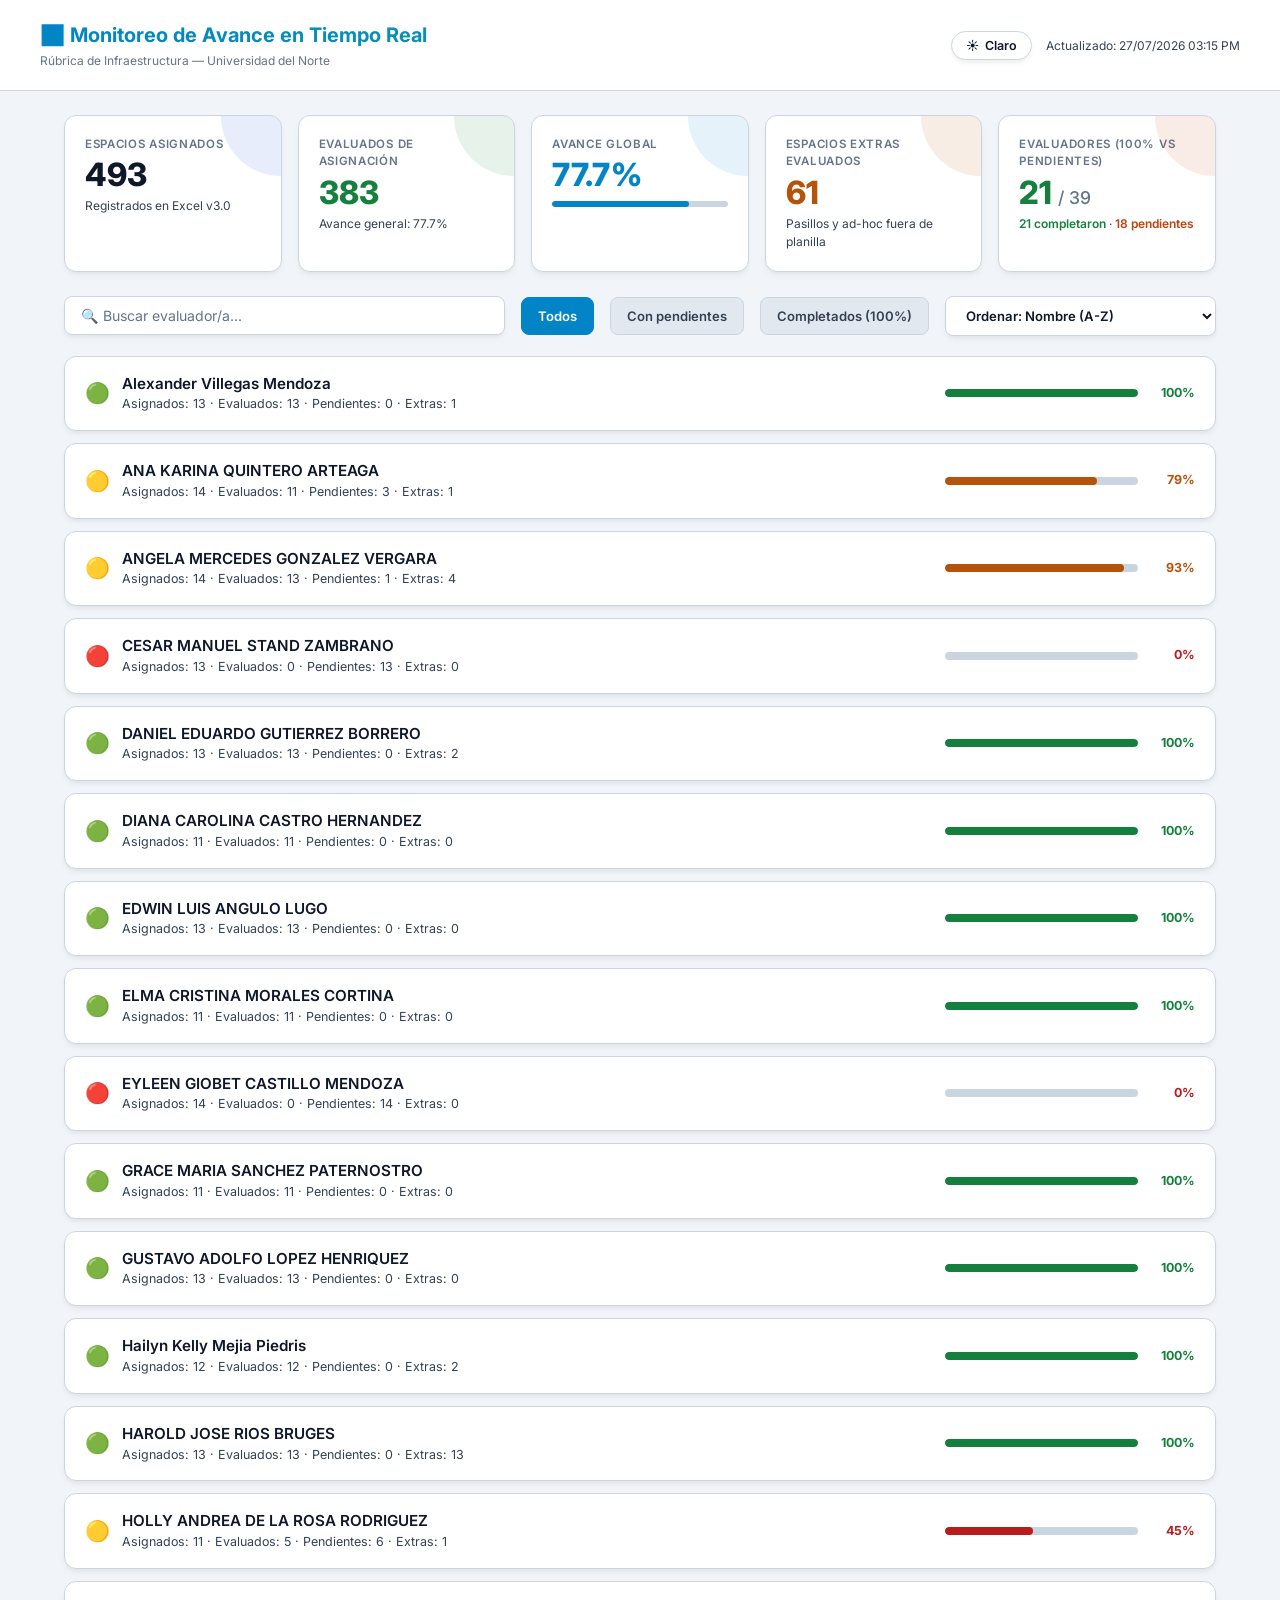
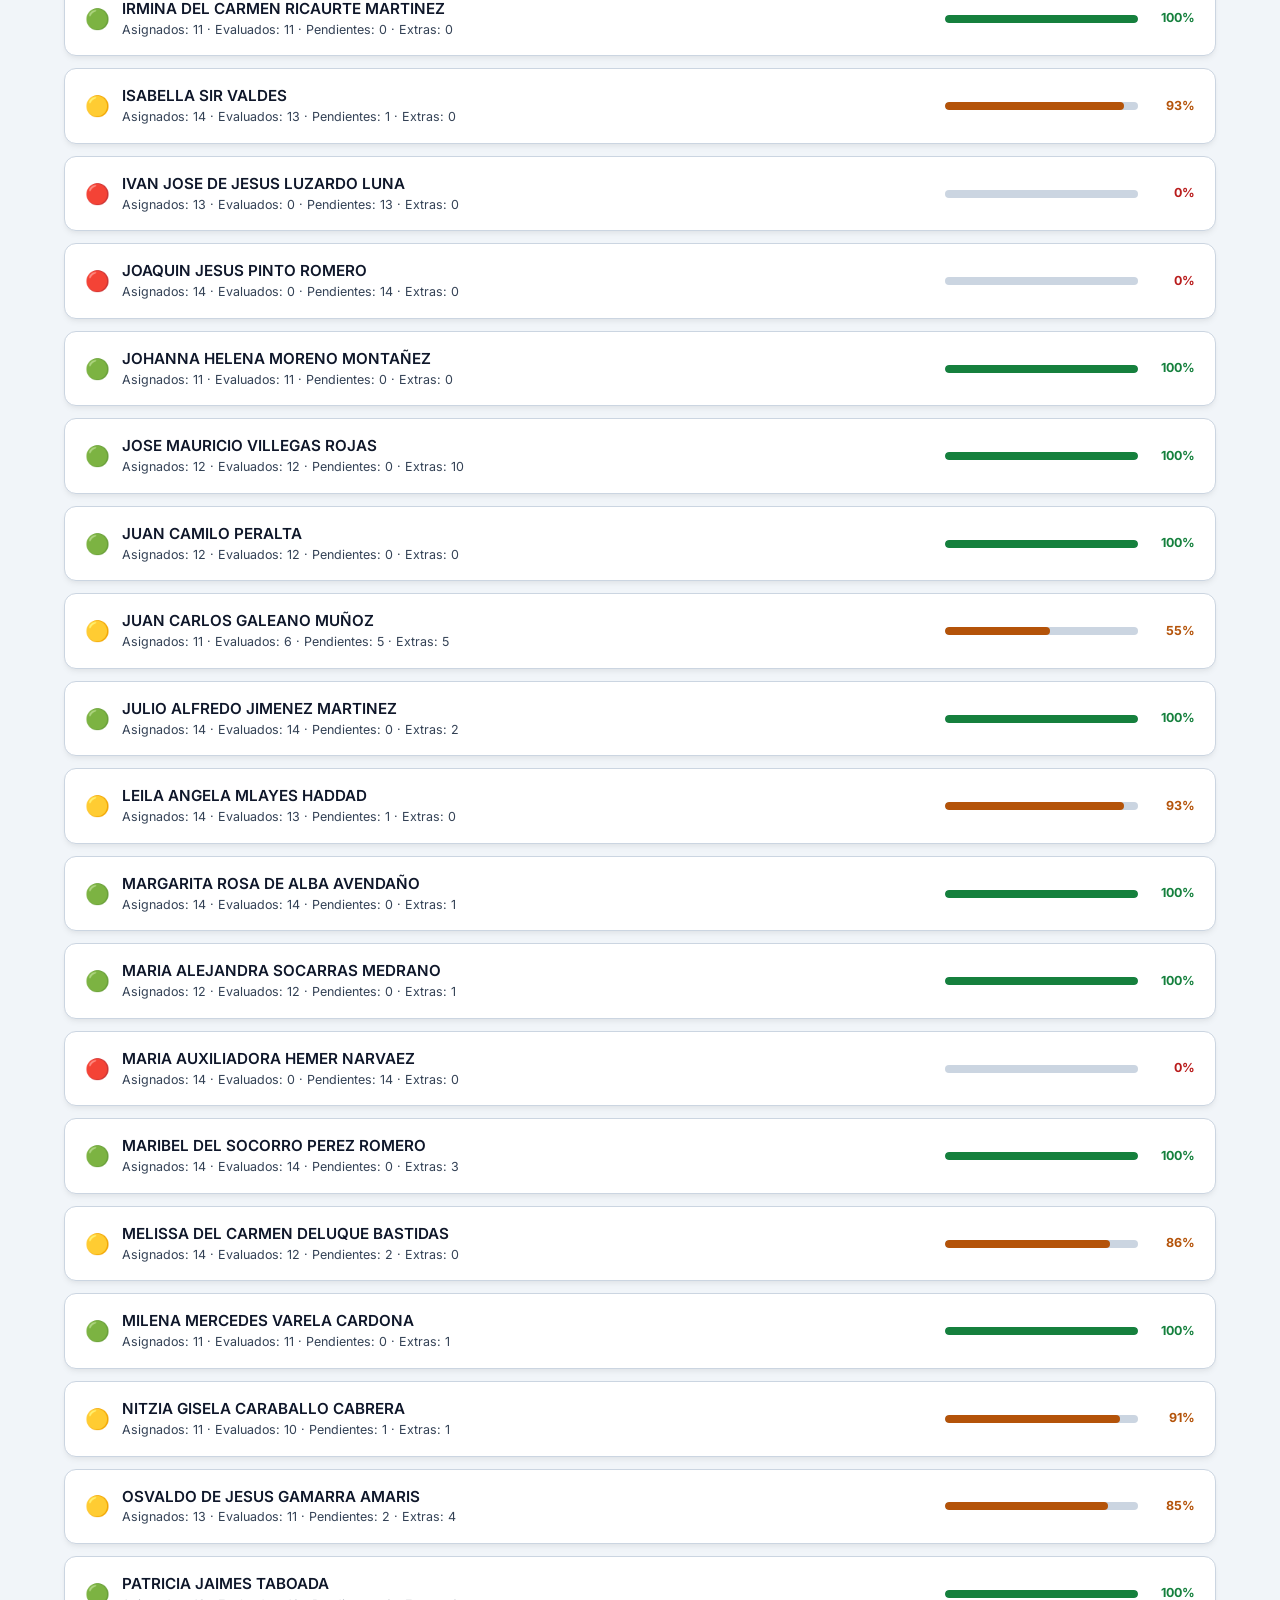
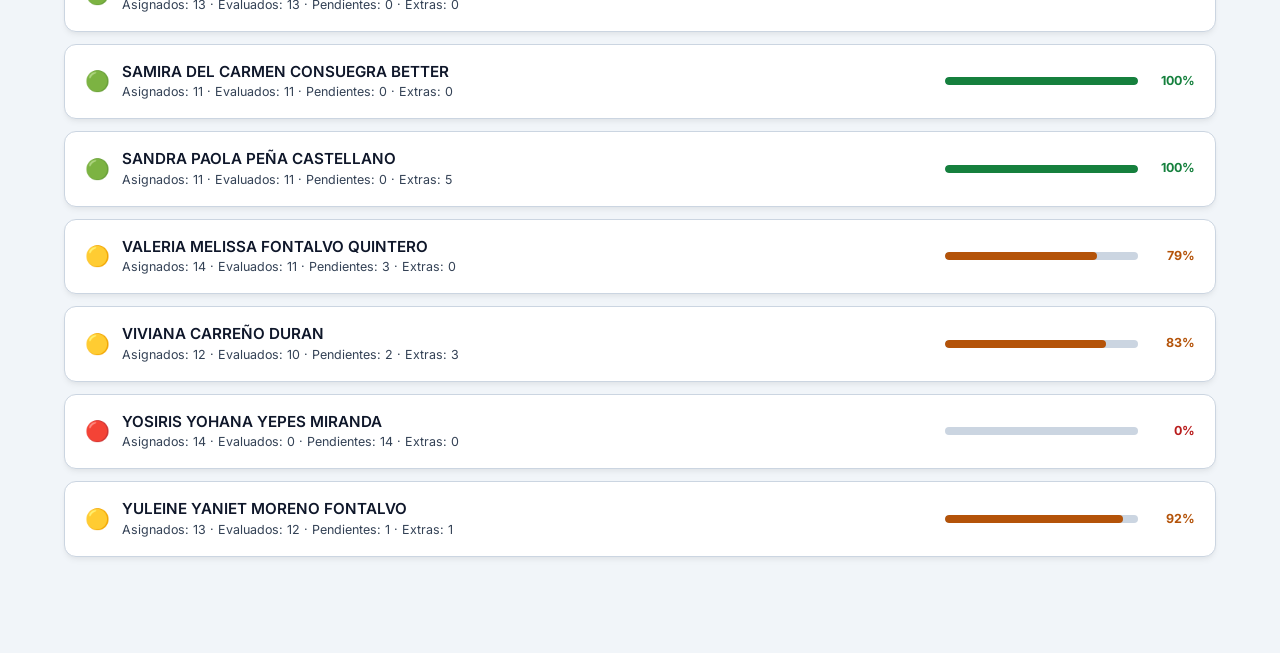
==== avance_real.html @ 6811be0c "fix: depurar evaluación duplicada 6-3L y actualizar avance_real.html" ====
<!DOCTYPE html>
<html lang="es">
<head>
  <meta charset="UTF-8">
  <title>Dashboard de Monitoreo de Avance — UniNorte</title>
  <meta name="viewport" content="width=device-width, initial-scale=1.0">
  <link rel="preconnect" href="https://fonts.googleapis.com">
  <link rel="preconnect" href="https://fonts.gstatic.com" crossorigin>
  <link href="https://fonts.googleapis.com/css2?family=Inter:wght@300;400;500;600;700;800&display=swap" rel="stylesheet">
  <style>
    :root {
      --bg: #0a0e1a;
      --bg2: #111827;
      --bg-card: rgba(17,24,39,0.75);
      --header-bg: rgba(10,14,26,0.9);
      --glass: rgba(255,255,255,0.04);
      --border: rgba(255,255,255,0.08);
      --text: #f8fafc;
      --text2: #cbd5e1;
      --muted: #94a3b8;
      --accent: #0ea5e9;
      --accent2: #06b6d4;
      --green: #22c55e; --green-bg: rgba(34,197,94,0.15);
      --blue: #3b82f6; --blue-bg: rgba(59,130,246,0.15);
      --yellow: #eab308; --yellow-bg: rgba(234,179,8,0.15);
      --orange: #f97316; --orange-bg: rgba(249,115,22,0.15);
      --red: #ef4444; --red-bg: rgba(239,68,68,0.15);
      --radius: 12px;
      --progress-bg: rgba(255,255,255,0.08);
      --details-bg: rgba(10,14,26,0.6);
      --tr-border: rgba(255,255,255,0.03);
      --toggle-bg: rgba(255,255,255,0.08);
      --toggle-border: rgba(255,255,255,0.15);
      --card-hover: rgba(255,255,255,0.15);
      --code-bg: rgba(255,255,255,0.06);
      --code-color: #38bdf8;
      --shadow: none;
    }

    [data-theme="light"] {
      --bg: #f1f5f9;
      --bg2: #ffffff;
      --bg-card: #ffffff;
      --header-bg: rgba(255,255,255,0.95);
      --glass: #e2e8f0;
      --border: #cbd5e1;
      --text: #0f172a;
      --text2: #334155;
      --muted: #64748b;
      --accent: #0284c7;
      --accent2: #0891b2;
      --green: #15803d; --green-bg: #dcfce7;
      --blue: #1d4ed8; --blue-bg: #dbeafe;
      --yellow: #b45309; --yellow-bg: #fef3c7;
      --orange: #c2410c; --orange-bg: #ffedd5;
      --red: #b91c1c; --red-bg: #fee2e2;
      --progress-bg: #cbd5e1;
      --details-bg: #f8fafc;
      --tr-border: #e2e8f0;
      --toggle-bg: #ffffff;
      --toggle-border: #cbd5e1;
      --card-hover: #94a3b8;
      --code-bg: #e2e8f0;
      --code-color: #0369a1;
      --shadow: 0 4px 6px -1px rgba(0,0,0,0.05), 0 2px 4px -1px rgba(0,0,0,0.03);
    }
    
    * { box-sizing: border-box; margin: 0; padding: 0; }
    
    body {
      font-family: 'Inter', -apple-system, BlinkMacSystemFont, sans-serif;
      background: var(--bg);
      color: var(--text);
      line-height: 1.5;
      padding-bottom: 60px;
      transition: background-color 0.3s ease, color 0.3s ease;
    }

    header {
      background: var(--header-bg);
      backdrop-filter: blur(20px);
      border-bottom: 1px solid var(--border);
      padding: 20px 24px;
      position: sticky;
      top: 0;
      z-index: 50;
      transition: background-color 0.3s ease, border-color 0.3s ease;
    }
    .header-inner {
      max-width: 1200px;
      margin: 0 auto;
      display: flex;
      justify-content: space-between;
      align-items: center;
      flex-wrap: wrap;
      gap: 16px;
    }
    header h1 {
      font-size: 1.25rem;
      font-weight: 700;
      background: linear-gradient(135deg, var(--accent), var(--accent2));
      -webkit-background-clip: text;
      -webkit-text-fill-color: transparent;
      background-clip: text;
    }
    header p { font-size: 0.75rem; color: var(--muted); margin-top: 2px; }

    .theme-toggle-btn {
      display: inline-flex;
      align-items: center;
      gap: 6px;
      padding: 6px 14px;
      border-radius: 20px;
      font-family: inherit;
      font-size: 0.78rem;
      font-weight: 600;
      cursor: pointer;
      border: 1px solid var(--toggle-border);
      background: var(--toggle-bg);
      color: var(--text);
      transition: all 0.2s ease;
      user-select: none;
      box-shadow: var(--shadow);
    }
    .theme-toggle-btn:hover {
      border-color: var(--accent);
      color: var(--accent);
      transform: translateY(-1px);
    }

    main {
      max-width: 1200px;
      margin: 0 auto;
      padding: 24px;
    }

    /* Stats Grid */
    .stats-grid {
      display: grid;
      grid-template-columns: repeat(auto-fit, minmax(190px, 1fr));
      gap: 16px;
      margin-bottom: 24px;
    }
    .stat-card {
      background: var(--bg-card);
      border: 1px solid var(--border);
      border-radius: var(--radius);
      padding: 20px;
      backdrop-filter: blur(12px);
      position: relative;
      overflow: hidden;
      box-shadow: var(--shadow);
      transition: background-color 0.3s ease, border-color 0.3s ease;
    }
    .stat-label {
      font-size: 0.72rem;
      color: var(--muted);
      text-transform: uppercase;
      letter-spacing: 0.06em;
      font-weight: 600;
    }
    .stat-value {
      font-size: 2rem;
      font-weight: 800;
      margin-top: 6px;
      line-height: 1;
      color: var(--text);
    }
    .stat-sub {
      font-size: 0.75rem;
      color: var(--text2);
      margin-top: 6px;
    }
    .stat-accent {
      position: absolute;
      top: 0;
      right: 0;
      width: 60px;
      height: 60px;
      border-radius: 0 0 0 60px;
      opacity: 0.1;
    }

    /* Search & Controls */
    .controls-row {
      display: flex;
      gap: 16px;
      margin-bottom: 20px;
      align-items: center;
      flex-wrap: wrap;
    }
    .search-input {
      flex: 1;
      min-width: 280px;
      background: var(--bg-card);
      border: 1px solid var(--border);
      border-radius: 8px;
      color: var(--text);
      padding: 10px 16px;
      font-family: inherit;
      font-size: 0.88rem;
      box-shadow: var(--shadow);
      transition: background-color 0.3s ease, border-color 0.3s ease, color 0.3s ease;
    }
    .search-input::placeholder {
      color: var(--muted);
    }
    .search-input:focus {
      outline: none;
      border-color: var(--accent);
    }
    .filter-btn {
      padding: 10px 16px;
      border-radius: 8px;
      font-family: inherit;
      font-size: 0.82rem;
      font-weight: 600;
      cursor: pointer;
      border: 1px solid var(--border);
      background: var(--glass);
      color: var(--text2);
      transition: all 0.2s;
    }
    .filter-btn.active {
      background: var(--accent);
      border-color: var(--accent);
      color: #ffffff;
    }
    .sort-select {
      padding: 10px 16px;
      border-radius: 8px;
      font-family: inherit;
      font-size: 0.82rem;
      font-weight: 600;
      cursor: pointer;
      border: 1px solid var(--border);
      background: var(--bg-card);
      color: var(--text);
      outline: none;
      transition: all 0.2s;
      box-shadow: var(--shadow);
    }
    .sort-select:focus {
      border-color: var(--accent);
    }
    .sort-select option {
      background: var(--bg2);
      color: var(--text);
    }

    /* Evaluator Row */
    .ev-card {
      background: var(--bg-card);
      border: 1px solid var(--border);
      border-radius: var(--radius);
      margin-bottom: 12px;
      overflow: hidden;
      transition: border-color 0.2s, background-color 0.3s ease;
      box-shadow: var(--shadow);
    }
    .ev-card:hover {
      border-color: var(--card-hover);
    }
    .ev-header {
      padding: 16px 20px;
      display: flex;
      align-items: center;
      justify-content: space-between;
      cursor: pointer;
      user-select: none;
      flex-wrap: wrap;
      gap: 16px;
    }
    .ev-info {
      display: flex;
      align-items: center;
      gap: 12px;
    }
    .ev-status {
      font-size: 1.25rem;
    }
    .ev-name {
      font-weight: 600;
      font-size: 0.95rem;
      color: var(--text);
    }
    .ev-stats-brief {
      font-size: 0.78rem;
      color: var(--text2);
    }
    .progress-container {
      display: flex;
      align-items: center;
      gap: 12px;
      min-width: 250px;
    }
    .progress-bar-bg {
      flex: 1;
      height: 8px;
      background: var(--progress-bg);
      border-radius: 4px;
      overflow: hidden;
    }
    .progress-bar-fill {
      height: 100%;
      border-radius: 4px;
      transition: width 0.5s;
    }
    .progress-text {
      font-size: 0.78rem;
      font-weight: 700;
      width: 45px;
      text-align: right;
    }

    /* Expandable details */
    .ev-details {
      display: none;
      border-top: 1px solid var(--border);
      background: var(--details-bg);
      padding: 20px;
    }
    .ev-card.open .ev-details {
      display: block;
    }

    /* Tabs */
    .tabs {
      display: flex;
      gap: 8px;
      border-bottom: 1px solid var(--border);
      margin-bottom: 16px;
    }
    .tab {
      padding: 8px 16px;
      font-size: 0.8rem;
      font-weight: 600;
      cursor: pointer;
      color: var(--muted);
      border-bottom: 2px solid transparent;
      transition: all 0.2s;
    }
    .tab:hover {
      color: var(--text);
    }
    .tab.active {
      color: var(--accent);
      border-bottom-color: var(--accent);
    }
    .tab-content {
      display: none;
    }
    .tab-content.active {
      display: block;
    }

    /* Tables */
    table {
      width: 100%;
      border-collapse: collapse;
      font-size: 0.78rem;
    }
    thead th {
      text-align: left;
      padding: 8px 12px;
      color: var(--muted);
      font-size: 0.68rem;
      text-transform: uppercase;
      letter-spacing: 0.04em;
      border-bottom: 1px solid var(--border);
    }
    tbody tr {
      border-bottom: 1px solid var(--tr-border);
    }
    tbody tr:last-child {
      border-bottom: none;
    }
    td {
      padding: 8px 12px;
      vertical-align: middle;
      color: var(--text);
    }
    code {
      font-family: monospace;
      padding: 2px 6px;
      border-radius: 4px;
      font-size: 0.75rem;
      background: var(--code-bg);
      color: var(--code-color);
      border: 1px solid var(--border);
    }
    .score-badge {
      display: inline-block;
      padding: 2px 8px;
      border-radius: 6px;
      font-weight: 700;
      font-size: 0.72rem;
    }
    .file-badge {
      font-size: 0.65rem;
      color: var(--text2);
      background: var(--glass);
      padding: 2px 6px;
      border-radius: 4px;
      border: 1px solid var(--border);
    }
    
    .empty-tab {
      text-align: center;
      padding: 30px 20px;
      color: var(--muted);
      font-size: 0.82rem;
    }
  </style>
</head>
<body>

  <header>
    <div class="header-inner">
      <div>
        <h1>📊 Monitoreo de Avance en Tiempo Real</h1>
        <p>Rúbrica de Infraestructura — Universidad del Norte</p>
      </div>
      <div style="display: flex; align-items: center; gap: 14px; flex-wrap: wrap;">
        <button id="themeToggleBtn" class="theme-toggle-btn" onclick="toggleTheme()" title="Cambiar tema claro / oscuro">
          <span id="themeIcon">🌙</span> <span id="themeLabel">Oscuro</span>
        </button>
        <p style="text-align: right; color: var(--text2);">Actualizado: 27/07/2026 03:15 PM</p>
      </div>
    </div>
  </header>

  <main>
    <!-- Stats Cards -->
    <div class="stats-grid">
      <div class="stat-card">
        <div class="stat-label">Espacios Asignados</div>
        <div class="stat-value">493</div>
        <div class="stat-sub">Registrados en Excel v3.0</div>
        <div class="stat-accent" style="background:var(--blue);"></div>
      </div>
      <div class="stat-card">
        <div class="stat-label">Evaluados de Asignación</div>
        <div class="stat-value" style="color: var(--green);">383</div>
        <div class="stat-sub">Avance general: 77.7%</div>
        <div class="stat-accent" style="background:var(--green);"></div>
      </div>
      <div class="stat-card">
        <div class="stat-label">Avance Global</div>
        <div class="stat-value" style="color: var(--accent);">77.7%</div>
        <div class="progress-bar-bg" style="margin-top:10px; height:6px;">
          <div class="progress-bar-fill" style="width: 77.68762677484787%; background: var(--accent);"></div>
        </div>
        <div class="stat-accent" style="background:var(--accent);"></div>
      </div>
      <div class="stat-card">
        <div class="stat-label">Espacios Extras Evaluados</div>
        <div class="stat-value" style="color: var(--yellow);">61</div>
        <div class="stat-sub">Pasillos y ad-hoc fuera de planilla</div>
        <div class="stat-accent" style="background:var(--yellow);"></div>
      </div>
      <div class="stat-card">
        <div class="stat-label">Evaluadores (100% vs Pendientes)</div>
        <div class="stat-value" style="color: var(--green);">21 <span style="font-size: 1.1rem; color: var(--muted); font-weight: 500;">/ 39</span></div>
        <div class="stat-sub"><span style="color: var(--green); font-weight: 600;">21 completaron</span> · <span style="color: var(--orange); font-weight: 600;">18 pendientes</span></div>
        <div class="stat-accent" style="background:var(--orange);"></div>
      </div>
    </div>

    <!-- Controls -->
    <div class="controls-row">
      <input type="text" class="search-input" id="searchInput" placeholder="🔍 Buscar evaluador/a..." oninput="filterEvaluators()">
      <button class="filter-btn active" id="btnFilterAll" onclick="setFilter('all')">Todos</button>
      <button class="filter-btn" id="btnFilterPending" onclick="setFilter('pending')">Con pendientes</button>
      <button class="filter-btn" id="btnFilterComplete" onclick="setFilter('complete')">Completados (100%)</button>
      <select class="sort-select" id="sortSelect" onchange="handleSortChange()">
        <option value="name_asc">Ordenar: Nombre (A-Z)</option>
        <option value="name_desc">Ordenar: Nombre (Z-A)</option>
        <option value="progress_desc">Ordenar: Avance (Mayor a Menor)</option>
        <option value="progress_asc">Ordenar: Avance (Menor a Mayor)</option>
      </select>
    </div>

    <!-- Evaluators List -->
    <div id="evaluatorsContainer"></div>
  </main>

  <script>
    const DATA = [{"name": "ANA KARINA QUINTERO ARTEAGA", "assigned_count": 14, "evaluated_count": 11, "pending_count": 3, "extra_count": 1, "progress_pct": 78.57142857142857, "done_list": [{"cod": "AUDITORIO", "nom": "Auditorio Marvel Moreno", "cat": "Auditorios/Salas de Eventos", "ed": "CAMPUS", "piso": "1", "fecha": "2026-07-22", "promedio": 4.75, "file": "evaluaciones_uninorte_2026-07-27 - Harold R.json"}, {"cod": "BATH21", "nom": "Baño Hombre BLOQI1 - Piso 1", "cat": "Baños", "ed": "BLOQI", "piso": "1", "fecha": "2026-07-17", "promedio": 4.75, "file": "evaluaciones_uninorte_2026-07-21 - Ana K Q.json"}, {"cod": "BATH22", "nom": "Baño Mujeres BLOQI1 - Piso 1", "cat": "Baños", "ed": "BLOQI", "piso": "1", "fecha": "2026-07-17", "promedio": 5, "file": "evaluaciones_uninorte_2026-07-21 - Ana K Q.json"}, {"cod": "BATH34", "nom": "Baño Mujeres BLOQK - Piso 1", "cat": "Baños", "ed": "BLOQK", "piso": "1", "fecha": "2026-07-15", "promedio": 3.25, "file": "evaluaciones_uninorte_2026-07-21 - Ana K Q.json"}, {"cod": "BATH36", "nom": "Baño Mujeres BLOQK - Piso 3", "cat": "Baños", "ed": "BLOQK", "piso": "3", "fecha": "2026-07-15", "promedio": 3.75, "file": "evaluaciones_uninorte_2026-07-21 - Ana K Q.json"}, {"cod": "BATH37", "nom": "Baño Mujeres BLOQK - Piso 4", "cat": "Baños", "ed": "BLOQK", "piso": "4", "fecha": "2026-07-15", "promedio": 3.75, "file": "evaluaciones_uninorte_2026-07-21 - Ana K Q.json"}, {"cod": "BATH38", "nom": "Baño Mujeres BLOQK - Piso 5", "cat": "Baños", "ed": "BLOQK", "piso": "5", "fecha": "2026-07-15", "promedio": 3.5, "file": "evaluaciones_uninorte_2026-07-21 - Ana K Q.json"}, {"cod": "BATH39", "nom": "Baño Mujeres BLOQK - Piso 6", "cat": "Baños", "ed": "BLOQK", "piso": "6", "fecha": "2026-07-15", "promedio": 4.25, "file": "evaluaciones_uninorte_2026-07-21 - Ana K Q.json"}, {"cod": "BATH40", "nom": "Baño Mujeres BLOQK - Piso 7", "cat": "Baños", "ed": "BLOQK", "piso": "7", "fecha": "2026-07-15", "promedio": 4.25, "file": "evaluaciones_uninorte_2026-07-21 - Ana K Q.json"}, {"cod": "BATH41", "nom": "Baño Mujeres BLOQK - Piso 8", "cat": "Baños", "ed": "BLOQK", "piso": "8", "fecha": "2026-07-15", "promedio": 4, "file": "evaluaciones_uninorte_2026-07-21 - Ana K Q.json"}, {"cod": "BATH42", "nom": "Baño Mujeres BLOQK - Piso 9", "cat": "Baños", "ed": "BLOQK", "piso": "9", "fecha": "2026-07-15", "promedio": 4.5, "file": "evaluaciones_uninorte_2026-07-21 - Ana K Q.json"}], "pending_list": [{"cat": "bano", "cat_excel": "Baños", "ed": "BLOQI", "cod": "BATH23", "piso": "2", "nom": "Baño Hombres BLOQI4 - Piso 2", "ev": "ANA KARINA QUINTERO ARTEAGA"}, {"cat": "bano", "cat_excel": "Baños", "ed": "BLOQI", "cod": "BATH24", "piso": "2", "nom": "Baño Mujeres BLOQI4 - Piso 2", "ev": "ANA KARINA QUINTERO ARTEAGA"}, {"cat": "bano", "cat_excel": "Baños", "ed": "BLOQK", "cod": "BATH35", "piso": "2", "nom": "Baño Mujeres BLOQK - Piso 2", "ev": "ANA KARINA QUINTERO ARTEAGA"}], "extra_list": [{"cod": "AUDITORIO", "nom": "Auditorio Marvel Moreno", "cat": "Auditorio / Sala de Eventos", "ed": "CAMPUS", "piso": "1", "fecha": "2026-07-22", "promedio": 4.75, "file": "evaluaciones_uninorte_2026-07-27 - Harold R_unificado.json"}]}, {"name": "ANGELA MERCEDES GONZALEZ VERGARA", "assigned_count": 14, "evaluated_count": 13, "pending_count": 1, "extra_count": 4, "progress_pct": 92.85714285714286, "done_list": [{"cod": "32E", "nom": "Salón 32E", "cat": "Salón de clases", "ed": "BLOQE", "piso": "3", "fecha": "2026-07-17", "promedio": 5, "file": "evaluaciones_uninorte_2026-07-17 - Ángela G.json"}, {"cod": "11E", "nom": "Salón 11E", "cat": "Salón de clases", "ed": "BLOQE", "piso": "1", "fecha": "2026-07-17", "promedio": 4.71, "file": "evaluaciones_uninorte_2026-07-17 - Ángela G.json"}, {"cod": "33E", "nom": "Salón 33E", "cat": "Salón de clases", "ed": "BLOQE", "piso": "3", "fecha": "2026-07-17", "promedio": 5, "file": "evaluaciones_uninorte_2026-07-17 - Ángela G.json"}, {"cod": "22E", "nom": "Salón 22E", "cat": "Salón de clases", "ed": "BLOQE", "piso": "2", "fecha": "2026-07-17", "promedio": 4.86, "file": "evaluaciones_uninorte_2026-07-17 - Ángela G.json"}, {"cod": "23E", "nom": "Salón 23E", "cat": "Salón de clases", "ed": "BLOQE", "piso": "2", "fecha": "2026-07-17", "promedio": 4.57, "file": "evaluaciones_uninorte_2026-07-17 - Ángela G.json"}, {"cod": "12E", "nom": "Salón 12E", "cat": "Salón de clases", "ed": "BLOQE", "piso": "1", "fecha": "2026-07-17", "promedio": 5, "file": "evaluaciones_uninorte_2026-07-17 - Ángela G.json"}, {"cod": "24E", "nom": "Salón 24E", "cat": "Salón de clases", "ed": "BLOQE", "piso": "2", "fecha": "2026-07-17", "promedio": 4.71, "file": "evaluaciones_uninorte_2026-07-17 - Ángela G.json"}, {"cod": "25E", "nom": "Salón 25E", "cat": "Salón de clases", "ed": "BLOQE", "piso": "2", "fecha": "2026-07-17", "promedio": 5, "file": "evaluaciones_uninorte_2026-07-17 - Ángela G.json"}, {"cod": "LE-1", "nom": "Lab. Enfermedades Tropicales", "cat": "Laboratorios", "ed": "BLOQE", "piso": "", "fecha": "2026-07-17", "promedio": 3.6, "file": "evaluaciones_uninorte_2026-07-17 - Ángela G.json"}, {"cod": "LE-3_2", "nom": "Laboratorio de Morfología", "cat": "Laboratorios", "ed": "BLOQE", "piso": "", "fecha": "2026-07-17", "promedio": 5, "file": "evaluaciones_uninorte_2026-07-17 - Ángela G.json"}, {"cod": "LE-4", "nom": "Lab. de Enfermería", "cat": "Laboratorios", "ed": "BLOQE", "piso": "", "fecha": "2026-07-17", "promedio": 4.8, "file": "evaluaciones_uninorte_2026-07-17 - Ángela G.json"}, {"cod": "BATH07", "nom": "Baño Hombres BLOQE - Piso 1", "cat": "Baños", "ed": "BLOQE", "piso": "1", "fecha": "2026-07-15", "promedio": 4, "file": "evaluaciones_uninorte_2026-07-17 - Ángela G.json"}, {"cod": "BATH08", "nom": "Baño Mujeres BLOQE - Piso 2", "cat": "Baños", "ed": "BLOQE", "piso": "2", "fecha": "2026-07-15", "promedio": 4.25, "file": "evaluaciones_uninorte_2026-07-17 - Ángela G.json"}], "pending_list": [{"cat": "laboratorio", "cat_excel": "Laboratorios", "ed": "BLOQE", "cod": "LE-5", "piso": "", "nom": "Lab. de Psicología", "ev": "ANGELA MERCEDES GONZALEZ VERGARA"}], "extra_list": [{"cod": "PAS-03", "nom": "Pasillo 03", "cat": "Pasillo / Escalera / Área Común", "ed": "BLOQE", "piso": "Piso 3", "fecha": "2026-07-17", "promedio": 5, "file": "evaluaciones_uninorte_2026-07-17 - Ángela G.json"}, {"cod": "11E", "nom": "Salón 11E", "cat": "Salón de Clases", "ed": "BLOQE", "piso": "1", "fecha": "2026-07-17", "promedio": 4.14, "file": "evaluaciones_uninorte_2026-07-17 - Ángela G.json"}, {"cod": "PAS-01", "nom": "Pasillo Piso 1", "cat": "Pasillo / Escalera / Área Común", "ed": "", "piso": "Piso 1", "fecha": "2026-07-15", "promedio": 5, "file": "evaluaciones_uninorte_2026-07-17 - Ángela G.json"}, {"cod": "PAS-01", "nom": "Pasillo piso 1 Bloque E", "cat": "Pasillo / Escalera / Área Común", "ed": "BLOQE", "piso": "1", "fecha": "2026-07-15", "promedio": 5, "file": "evaluaciones_uninorte_2026-07-17 - Ángela G.json"}]}, {"name": "Alexander Villegas Mendoza", "assigned_count": 13, "evaluated_count": 13, "pending_count": 0, "extra_count": 1, "progress_pct": 100.0, "done_list": [{"cod": "5M", "nom": "Salón de clase música 5M", "cat": "Salón de clases", "ed": "BLOQM", "piso": "1", "fecha": "2026-07-16", "promedio": 4.2, "file": "evaluaciones_uninorte_2026-07-17 - Alexander V.json"}, {"cod": "4M", "nom": "4M", "cat": "Salón de clases", "ed": "BLOQM", "piso": "1", "fecha": "2026-07-16", "promedio": 4.14, "file": "evaluaciones_uninorte_2026-07-17 - Alexander V.json"}, {"cod": "1M", "nom": "1M", "cat": "Salón de clases", "ed": "BLOQM", "piso": "1", "fecha": "2026-07-16", "promedio": 4.43, "file": "evaluaciones_uninorte_2026-07-17 - Alexander V.json"}, {"cod": "2M", "nom": "2M", "cat": "Salón de clases", "ed": "BLOQM", "piso": "1", "fecha": "2026-07-16", "promedio": 4.86, "file": "evaluaciones_uninorte_2026-07-17 - Alexander V.json"}, {"cod": "3M", "nom": "3M", "cat": "Salón de clases", "ed": "BLOQM", "piso": "1", "fecha": "2026-07-16", "promedio": 4.57, "file": "evaluaciones_uninorte_2026-07-17 - Alexander V.json"}, {"cod": "BLD-M", "nom": "Edificio Bloque M", "cat": "Fachadas de Edificios", "ed": "BLOQM", "piso": "", "fecha": "2026-07-16", "promedio": 4.5, "file": "evaluaciones_uninorte_2026-07-17 - Alexander V.json"}, {"cod": "PISCINA", "nom": "Piscina", "cat": "Canchas Deportivas", "ed": "CAMPUS", "piso": "", "fecha": "2026-07-16", "promedio": 5, "file": "evaluaciones_uninorte_2026-07-17 - Alexander V.json"}, {"cod": "BATH43", "nom": "Baño Hombres BLOQM", "cat": "Baños", "ed": "BLOQM", "piso": "1", "fecha": "2026-07-16", "promedio": 4, "file": "evaluaciones_uninorte_2026-07-17 - Alexander V.json"}, {"cod": "BATH44", "nom": "Baño Hombres BLOQM", "cat": "Baños", "ed": "BLOQM", "piso": "1", "fecha": "2026-07-16", "promedio": 3.25, "file": "evaluaciones_uninorte_2026-07-17 - Alexander V.json"}, {"cod": "BATH45", "nom": "Baño Hombres BLOQM", "cat": "Baños", "ed": "BLOQM", "piso": "1", "fecha": "2026-07-16", "promedio": 4.5, "file": "evaluaciones_uninorte_2026-07-17 - Alexander V.json"}, {"cod": "BATH46", "nom": "Baño Mujeres BLOQM", "cat": "Baños", "ed": "BLOQM", "piso": "1", "fecha": "2026-07-17", "promedio": 3.75, "file": "evaluaciones_uninorte_2026-07-17 - Alexander V.json"}, {"cod": "BATH47", "nom": "Baño Mujeres BLOQM", "cat": "Baños", "ed": "BLOQM", "piso": "1", "fecha": "2026-07-17", "promedio": 3.25, "file": "evaluaciones_uninorte_2026-07-17 - Alexander V.json"}, {"cod": "BATH48", "nom": "Baño Mujeres BLOQM", "cat": "Baños", "ed": "BLOQM", "piso": "1", "fecha": "2026-07-17", "promedio": 4.5, "file": "evaluaciones_uninorte_2026-07-17 - Alexander V.json"}], "pending_list": [], "extra_list": [{"cod": "BLD-M", "nom": "Edificio Bloque M", "cat": "Fachada de Edificio", "ed": "BLOQM", "piso": "", "fecha": "2026-07-16", "promedio": 3.5, "file": "evaluaciones_uninorte_2026-07-17 - Alexander V.json"}]}, {"name": "CESAR MANUEL STAND ZAMBRANO", "assigned_count": 13, "evaluated_count": 0, "pending_count": 13, "extra_count": 0, "progress_pct": 0.0, "done_list": [], "pending_list": [{"cat": "laboratorio", "cat_excel": "Laboratorios", "ed": "BLOQK", "cod": "6-4L", "piso": "6", "nom": "Lab Termo Fluidos", "ev": "CESAR MANUEL STAND ZAMBRANO"}, {"cat": "laboratorio", "cat_excel": "Laboratorios", "ed": "BLOQK", "cod": "6-5L", "piso": "6", "nom": "Lab. Biocombustible", "ev": "CESAR MANUEL STAND ZAMBRANO"}, {"cat": "laboratorio", "cat_excel": "Laboratorios", "ed": "BLOQK", "cod": "6-6L", "piso": "6", "nom": "Lab. de Biotecnología", "ev": "CESAR MANUEL STAND ZAMBRANO"}, {"cat": "laboratorio", "cat_excel": "Laboratorios", "ed": "BLOQK", "cod": "6-8L", "piso": "6", "nom": "Laboratorio de Mecatronica", "ev": "CESAR MANUEL STAND ZAMBRANO"}, {"cat": "laboratorio", "cat_excel": "Laboratorios", "ed": "BLOQK", "cod": "6-9L", "piso": "6", "nom": "Lab. Mecánica de Máquinas y Diseños", "ev": "CESAR MANUEL STAND ZAMBRANO"}, {"cat": "laboratorio", "cat_excel": "Laboratorios", "ed": "BLOQK", "cod": "S1-10L", "piso": "S", "nom": "Lab. de Soldadura", "ev": "CESAR MANUEL STAND ZAMBRANO"}, {"cat": "laboratorio", "cat_excel": "Laboratorios", "ed": "BLOQK", "cod": "S1-11L", "piso": "S", "nom": "Lab. Geotecnia y Materiales Constr.", "ev": "CESAR MANUEL STAND ZAMBRANO"}, {"cat": "laboratorio", "cat_excel": "Laboratorios", "ed": "BLOQK", "cod": "S1-4L", "piso": "S", "nom": "Lab. Metalografía", "ev": "CESAR MANUEL STAND ZAMBRANO"}, {"cat": "laboratorio", "cat_excel": "Laboratorios", "ed": "BLOQK", "cod": "S1-5L", "piso": "S", "nom": "Lab. de Ensayos de Materiales", "ev": "CESAR MANUEL STAND ZAMBRANO"}, {"cat": "laboratorio", "cat_excel": "Laboratorios", "ed": "BLOQK", "cod": "S1-6L", "piso": "S", "nom": "Lab. de Prototipos", "ev": "CESAR MANUEL STAND ZAMBRANO"}, {"cat": "laboratorio", "cat_excel": "Laboratorios", "ed": "BLOQK", "cod": "S1-7L", "piso": "S", "nom": "Lab. Centro de Mediciones y Coordenadas", "ev": "CESAR MANUEL STAND ZAMBRANO"}, {"cat": "laboratorio", "cat_excel": "Laboratorios", "ed": "BLOQK", "cod": "S1-8L", "piso": "S", "nom": "Lab. de Manufactura", "ev": "CESAR MANUEL STAND ZAMBRANO"}, {"cat": "laboratorio", "cat_excel": "Laboratorios", "ed": "BLOQK", "cod": "S1-9L", "piso": "S", "nom": "Lab. de Materiales De Ingeniería", "ev": "CESAR MANUEL STAND ZAMBRANO"}], "extra_list": []}, {"name": "DANIEL EDUARDO GUTIERREZ BORRERO", "assigned_count": 13, "evaluated_count": 13, "pending_count": 0, "extra_count": 2, "progress_pct": 100.0, "done_list": [{"cod": "SAL_PROYECCION", "nom": "Salón Gabriel García Márquez", "cat": "Auditorios/Salas de Eventos", "ed": "CAMPUS", "piso": "1", "fecha": "2026-07-27", "promedio": 5, "file": "evaluaciones_uninorte_2026-07-27 - Daniel G.json"}, {"cod": "BATH49", "nom": "Baño Hombres BLOQJ - Piso 1", "cat": "Baños", "ed": "BLOQJ", "piso": "1", "fecha": "2026-07-16", "promedio": 3, "file": "evaluaciones_uninorte_2026-07-27 - Daniel G.json"}, {"cod": "BATH59", "nom": "Baño Mujeres BLOQJ - Piso 1", "cat": "Baños", "ed": "BLOQJ", "piso": "1", "fecha": "2026-07-16", "promedio": 5, "file": "evaluaciones_uninorte_2026-07-27 - Daniel G.json"}, {"cod": "BATH50", "nom": "Baño Hombres BLOQJ - Piso 2", "cat": "Baños", "ed": "BLOQJ", "piso": "2", "fecha": "2026-07-21", "promedio": 4.33, "file": "evaluaciones_uninorte_2026-07-27 - Daniel G.json"}, {"cod": "BATH60", "nom": "Baño Mujeres BLOQJ - Piso 2", "cat": "Baños", "ed": "BLOQJ", "piso": "2", "fecha": "2026-07-21", "promedio": 4.33, "file": "evaluaciones_uninorte_2026-07-27 - Daniel G.json"}, {"cod": "BATH51", "nom": "Baño Hombres BLOQJ - Piso 3", "cat": "Baños", "ed": "BLOQJ", "piso": "3", "fecha": "2026-07-21", "promedio": 4, "file": "evaluaciones_uninorte_2026-07-27 - Daniel G.json"}, {"cod": "BATH61", "nom": "Baño Mujeres BLOQJ - Piso 3", "cat": "Baños", "ed": "BLOQJ", "piso": "3", "fecha": "2026-07-21", "promedio": 5, "file": "evaluaciones_uninorte_2026-07-27 - Daniel G.json"}, {"cod": "BATH52", "nom": "Baño Hombres BLOQJ - Piso 4", "cat": "Baños", "ed": "BLOQJ", "piso": "4", "fecha": "2026-07-21", "promedio": 5, "file": "evaluaciones_uninorte_2026-07-27 - Daniel G.json"}, {"cod": "BATH62", "nom": "Baño Mujeres BLOQJ - Piso 4", "cat": "Baños", "ed": "BLOQJ", "piso": "4", "fecha": "2026-07-21", "promedio": 3.33, "file": "evaluaciones_uninorte_2026-07-27 - Daniel G.json"}, {"cod": "BATH53", "nom": "Baño Hombres BLOQJ - Piso 5", "cat": "Baños", "ed": "BLOQJ", "piso": "5", "fecha": "2026-07-21", "promedio": 4, "file": "evaluaciones_uninorte_2026-07-27 - Daniel G.json"}, {"cod": "BATH63", "nom": "Baño Mujeres BLOQJ - Piso 5", "cat": "Baños", "ed": "BLOQJ", "piso": "5", "fecha": "2026-07-21", "promedio": 5, "file": "evaluaciones_uninorte_2026-07-27 - Daniel G.json"}, {"cod": "BATH54", "nom": "Baño Hombres BLOQJ - Piso 6", "cat": "Baños", "ed": "BLOQJ", "piso": "6", "fecha": "2026-07-21", "promedio": 4.67, "file": "evaluaciones_uninorte_2026-07-27 - Daniel G.json"}, {"cod": "BATH64", "nom": "Baño Mujeres BLOQJ - Piso 6", "cat": "Baños", "ed": "BLOQJ", "piso": "6", "fecha": "2026-07-21", "promedio": 4.33, "file": "evaluaciones_uninorte_2026-07-27 - Daniel G.json"}], "pending_list": [], "extra_list": [{"cod": "Escaleras SS", "nom": "Rampas bloque J", "cat": "Pasillo / Escalera / Área Común", "ed": "BLOQJ", "piso": "SS", "fecha": "2026-07-21", "promedio": 4.33, "file": "evaluaciones_uninorte_2026-07-27 - Daniel G.json"}, {"cod": "PAS-06", "nom": "Pasillo psio 6", "cat": "Pasillo / Escalera / Área Común", "ed": "BLOQJ", "piso": "6", "fecha": "2026-07-21", "promedio": 4.5, "file": "evaluaciones_uninorte_2026-07-27 - Daniel G.json"}]}, {"name": "DIANA CAROLINA CASTRO HERNANDEZ", "assigned_count": 11, "evaluated_count": 11, "pending_count": 0, "extra_count": 0, "progress_pct": 100.0, "done_list": [{"cod": "25D", "nom": "Salón 25D", "cat": "Salón de clases", "ed": "BLOQD", "piso": "2", "fecha": "2026-07-17", "promedio": 4.14, "file": "evaluaciones_uninorte_2026-07-17 - Diana C.json"}, {"cod": "24D", "nom": "Salón 24D", "cat": "Salón de clases", "ed": "BLOQD", "piso": "2", "fecha": "2026-07-17", "promedio": 3.83, "file": "evaluaciones_uninorte_2026-07-17 - Diana C.json"}, {"cod": "23D", "nom": "Salón 23D", "cat": "Salón de clases", "ed": "BLOQD", "piso": "2", "fecha": "2026-07-17", "promedio": 3.86, "file": "evaluaciones_uninorte_2026-07-17 - Diana C.json"}, {"cod": "31D", "nom": "Salón 31D", "cat": "Salón de clases", "ed": "BLOQD", "piso": "3", "fecha": "2026-07-17", "promedio": 3.71, "file": "evaluaciones_uninorte_2026-07-17 - Diana C.json"}, {"cod": "22D", "nom": "Salón 22D", "cat": "Salón de clases", "ed": "BLOQD", "piso": "2", "fecha": "2026-07-17", "promedio": 3.71, "file": "evaluaciones_uninorte_2026-07-17 - Diana C.json"}, {"cod": "SIN2", "nom": "Sala de Internet 2", "cat": "Salas de Computadores", "ed": "BLOQD", "piso": "", "fecha": "2026-07-17", "promedio": 3.67, "file": "evaluaciones_uninorte_2026-07-17 - Diana C.json"}, {"cod": "SDU4", "nom": "Sala de Usuarios No. 4", "cat": "Salas de Computadores", "ed": "BLOQD", "piso": "3", "fecha": "2026-07-17", "promedio": 4, "file": "evaluaciones_uninorte_2026-07-17 - Diana C.json"}, {"cod": "21D", "nom": "Salón 21D", "cat": "Laboratorios", "ed": "BLOQD", "piso": "2", "fecha": "2026-07-17", "promedio": 4.2, "file": "evaluaciones_uninorte_2026-07-17 - Diana C.json"}, {"cod": "LD1", "nom": "Laboratorio de economia experimental", "cat": "Laboratorios", "ed": "BLOQD", "piso": "S", "fecha": "2026-07-17", "promedio": 5, "file": "evaluaciones_uninorte_2026-07-17 - Diana C.json"}, {"cod": "BLD-D", "nom": "Edificio Bloque D", "cat": "Fachadas de Edificios", "ed": "BLOQD", "piso": "", "fecha": "2026-07-17", "promedio": 4.5, "file": "evaluaciones_uninorte_2026-07-17 - Diana C.json"}, {"cod": "SAES03", "nom": "Sala de Estudio BLOQD", "cat": "Bibliotecas / Salas de Estudio", "ed": "BLOQD", "piso": "1", "fecha": "2026-07-17", "promedio": 4.33, "file": "evaluaciones_uninorte_2026-07-17 - Diana C.json"}], "pending_list": [], "extra_list": []}, {"name": "EDWIN LUIS ANGULO LUGO", "assigned_count": 13, "evaluated_count": 13, "pending_count": 0, "extra_count": 0, "progress_pct": 100.0, "done_list": [{"cod": "SAL1", "nom": "Salón De Música No.1.", "cat": "Salón de clases", "ed": "COLIS", "piso": "1", "fecha": "2026-07-14", "promedio": 4.57, "file": "evaluaciones_uninorte_2026-07-17 - Edwin A.json"}, {"cod": "BLD-COLIS", "nom": "Coliseo", "cat": "Fachadas de Edificios", "ed": "COLIS", "piso": "", "fecha": "2026-07-16", "promedio": 4, "file": "evaluaciones_uninorte_2026-07-17 - Edwin A.json"}, {"cod": "CAMP-FIELD02", "nom": "Cancha Multiple cubierta", "cat": "Canchas Deportivas", "ed": "CAMPUS", "piso": "", "fecha": "2026-07-16", "promedio": 2.75, "file": "evaluaciones_uninorte_2026-07-17 - Edwin A.json"}, {"cod": "CAMP-FIELD03", "nom": "Cancha de raquetball 1", "cat": "Canchas Deportivas", "ed": "CAMPUS", "piso": "", "fecha": "2026-07-16", "promedio": 3.75, "file": "evaluaciones_uninorte_2026-07-17 - Edwin A.json"}, {"cod": "CAMP-FIELD04", "nom": "Cancha de raquetball 2", "cat": "Canchas Deportivas", "ed": "CAMPUS", "piso": "", "fecha": "2026-07-16", "promedio": 3.75, "file": "evaluaciones_uninorte_2026-07-17 - Edwin A.json"}, {"cod": "CAMP-FIELD05", "nom": "Cancha de raquetball 3", "cat": "Canchas Deportivas", "ed": "CAMPUS", "piso": "", "fecha": "2026-07-16", "promedio": 3.67, "file": "evaluaciones_uninorte_2026-07-17 - Edwin A.json"}, {"cod": "CAMP-FIELD06", "nom": "Cancha fútbol", "cat": "Canchas Deportivas", "ed": "CAMPUS", "piso": "", "fecha": "2026-07-16", "promedio": 3.5, "file": "evaluaciones_uninorte_2026-07-17 - Edwin A.json"}, {"cod": "CAMP-FIELD07", "nom": "Cancha Tenis 1", "cat": "Canchas Deportivas", "ed": "CAMPUS", "piso": "", "fecha": "2026-07-16", "promedio": 4.5, "file": "evaluaciones_uninorte_2026-07-17 - Edwin A.json"}, {"cod": "CAMP-FIELD08", "nom": "Cancha Tenis 2", "cat": "Canchas Deportivas", "ed": "CAMPUS", "piso": "", "fecha": "2026-07-16", "promedio": 3.75, "file": "evaluaciones_uninorte_2026-07-17 - Edwin A.json"}, {"cod": "CAMP-FIELD09", "nom": "Cancha Multiple 1", "cat": "Canchas Deportivas", "ed": "CAMPUS", "piso": "", "fecha": "2026-07-16", "promedio": 3.33, "file": "evaluaciones_uninorte_2026-07-17 - Edwin A.json"}, {"cod": "CAMP-FIELD10", "nom": "Cancha Multiple 2", "cat": "Canchas Deportivas", "ed": "CAMPUS", "piso": "", "fecha": "2026-07-16", "promedio": 4, "file": "evaluaciones_uninorte_2026-07-17 - Edwin A.json"}, {"cod": "CAMP-FIELD11", "nom": "Cancha fútbol sintético", "cat": "Canchas Deportivas", "ed": "CAMPUS", "piso": "", "fecha": "2026-07-16", "promedio": 3.25, "file": "evaluaciones_uninorte_2026-07-17 - Edwin A.json"}, {"cod": "CSEO-FIELD01", "nom": "Cancha Deportiva", "cat": "Canchas Deportivas", "ed": "COLIS", "piso": "", "fecha": "2026-07-16", "promedio": 4, "file": "evaluaciones_uninorte_2026-07-17 - Edwin A.json"}], "pending_list": [], "extra_list": []}, {"name": "ELMA CRISTINA MORALES CORTINA", "assigned_count": 11, "evaluated_count": 11, "pending_count": 0, "extra_count": 0, "progress_pct": 100.0, "done_list": [{"cod": "14J", "nom": "Salon de clases 14J", "cat": "Salón de clases", "ed": "BLOQJ1", "piso": "1", "fecha": "2026-07-16", "promedio": 5, "file": "evaluaciones_uninorte_2026-07-16-Elma Morales.json"}, {"cod": "17J", "nom": "Salon de clases 17J", "cat": "Salón de clases", "ed": "BLOQJ1", "piso": "1", "fecha": "2026-07-16", "promedio": 5, "file": "evaluaciones_uninorte_2026-07-16-Elma Morales.json"}, {"cod": "16J", "nom": "Salon de clases 16J", "cat": "Salón de clases", "ed": "BLOQJ1", "piso": "1", "fecha": "2026-07-16", "promedio": 4.71, "file": "evaluaciones_uninorte_2026-07-16-Elma Morales.json"}, {"cod": "15J", "nom": "Salon de clases 15J", "cat": "Salón de clases", "ed": "BLOQJ1", "piso": "1", "fecha": "2026-07-16", "promedio": 5, "file": "evaluaciones_uninorte_2026-07-16-Elma Morales.json"}, {"cod": "18J", "nom": "Salon de clases 18J", "cat": "Salón de clases", "ed": "BLOQJ1", "piso": "1", "fecha": "2026-07-16", "promedio": 5, "file": "evaluaciones_uninorte_2026-07-16-Elma Morales.json"}, {"cod": "3L-10", "nom": "Salón 3L-10", "cat": "Laboratorios", "ed": "1L6", "piso": "1", "fecha": "2026-07-16", "promedio": 5, "file": "evaluaciones_uninorte_2026-07-16-Elma Morales.json"}, {"cod": "3L-11", "nom": "Salón 3L-11", "cat": "Laboratorios", "ed": "1L6", "piso": "1", "fecha": "2026-07-16", "promedio": 5, "file": "evaluaciones_uninorte_2026-07-16-Elma Morales.json"}, {"cod": "J-CAMPUS03", "nom": "Jardín de alrededor de comedor funcionarios", "cat": "Jardines y Zonas Verdes", "ed": "CAMPUS", "piso": "", "fecha": "2026-07-16", "promedio": 5, "file": "evaluaciones_uninorte_2026-07-16-Elma Morales.json"}, {"cod": "J-CAMPUS08", "nom": "Jardín administrativo 2", "cat": "Jardines y Zonas Verdes", "ed": "CAMPUS", "piso": "", "fecha": "2026-07-16", "promedio": 5, "file": "evaluaciones_uninorte_2026-07-16-Elma Morales.json"}, {"cod": "ZOEST01", "nom": "Zona de Estudiantes - Bambú 1", "cat": "Bibliotecas / Salas de Estudio", "ed": "CAMPUS", "piso": "1", "fecha": "2026-07-16", "promedio": 4.25, "file": "evaluaciones_uninorte_2026-07-16-Elma Morales.json"}, {"cod": "ZOEST02", "nom": "Zona de Estudiantes - Bambú 2", "cat": "Bibliotecas / Salas de Estudio", "ed": "CAMPUS", "piso": "1", "fecha": "2026-07-16", "promedio": 4.25, "file": "evaluaciones_uninorte_2026-07-16-Elma Morales.json"}], "pending_list": [], "extra_list": []}, {"name": "EYLEEN GIOBET CASTILLO MENDOZA", "assigned_count": 14, "evaluated_count": 0, "pending_count": 14, "extra_count": 0, "progress_pct": 0.0, "done_list": [], "pending_list": [{"cat": "salon", "cat_excel": "Salón de clases", "ed": "BLOI4", "cod": "I4-12", "piso": "1", "nom": "Salón I4-12", "ev": "EYLEEN GIOBET CASTILLO MENDOZA"}, {"cat": "salon", "cat_excel": "Salón de clases", "ed": "BLOI4", "cod": "I4-25", "piso": "2", "nom": "Salón I4-25", "ev": "EYLEEN GIOBET CASTILLO MENDOZA"}, {"cat": "salon", "cat_excel": "Salón de clases", "ed": "BLOI4", "cod": "I4-13", "piso": "1", "nom": "Salón I4-13", "ev": "EYLEEN GIOBET CASTILLO MENDOZA"}, {"cat": "salon", "cat_excel": "Salón de clases", "ed": "BLOI4", "cod": "I4-11", "piso": "1", "nom": "Salón I4-11", "ev": "EYLEEN GIOBET CASTILLO MENDOZA"}, {"cat": "salon", "cat_excel": "Salón de clases", "ed": "BLOI4", "cod": "I4-21", "piso": "2", "nom": "Salón I4-21", "ev": "EYLEEN GIOBET CASTILLO MENDOZA"}, {"cat": "salon", "cat_excel": "Salón de clases", "ed": "BLOI4", "cod": "I4-15", "piso": "1", "nom": "Salón I4-15", "ev": "EYLEEN GIOBET CASTILLO MENDOZA"}, {"cat": "salon", "cat_excel": "Salón de clases", "ed": "BLOI4", "cod": "I4-28", "piso": "2", "nom": "Salón I4-28", "ev": "EYLEEN GIOBET CASTILLO MENDOZA"}, {"cat": "salon", "cat_excel": "Salón de clases", "ed": "BLOI4", "cod": "I4-22", "piso": "2", "nom": "Salón I4-22", "ev": "EYLEEN GIOBET CASTILLO MENDOZA"}, {"cat": "salon", "cat_excel": "Salón de clases", "ed": "BLOI4", "cod": "I4-14", "piso": "1", "nom": "Salón I4-14", "ev": "EYLEEN GIOBET CASTILLO MENDOZA"}, {"cat": "salon", "cat_excel": "Salón de clases", "ed": "BLOI4", "cod": "I4-23", "piso": "2", "nom": "Salón I4-23", "ev": "EYLEEN GIOBET CASTILLO MENDOZA"}, {"cat": "salon", "cat_excel": "Salón de clases", "ed": "BLOI4", "cod": "I4-27", "piso": "2", "nom": "Salón I4-27", "ev": "EYLEEN GIOBET CASTILLO MENDOZA"}, {"cat": "salon", "cat_excel": "Salón de clases", "ed": "BLOI4", "cod": "I4-26", "piso": "2", "nom": "Salón I4-26", "ev": "EYLEEN GIOBET CASTILLO MENDOZA"}, {"cat": "salon", "cat_excel": "Salón de clases", "ed": "BLOI4", "cod": "I4-24", "piso": "2", "nom": "Salón I4-24", "ev": "EYLEEN GIOBET CASTILLO MENDOZA"}, {"cat": "laboratorio", "cat_excel": "Laboratorios", "ed": "BLOI4", "cod": "LI4-4", "piso": "1", "nom": "Lab. LI4-4", "ev": "EYLEEN GIOBET CASTILLO MENDOZA"}], "extra_list": []}, {"name": "GRACE MARIA SANCHEZ PATERNOSTRO", "assigned_count": 11, "evaluated_count": 11, "pending_count": 0, "extra_count": 0, "progress_pct": 100.0, "done_list": [{"cod": "BLB2", "nom": "Biblab 2", "cat": "Salas de Computadores", "ed": "BKCP", "piso": "1", "fecha": "2026-07-16", "promedio": 4, "file": "evaluaciones_uninorte_2026-07-16-BKCP.json"}, {"cod": "BLB1", "nom": "Biblab 1", "cat": "Salas de Computadores", "ed": "BKCP", "piso": "1", "fecha": "2026-07-16", "promedio": 4.33, "file": "evaluaciones_uninorte_2026-07-16-BKCP.json"}, {"cod": "BLD-BKCP", "nom": "Biblioteca Karl C. Parrish Jr.", "cat": "Fachadas de Edificios", "ed": "BKCP", "piso": "", "fecha": "2026-07-16", "promedio": 2.5, "file": "evaluaciones_uninorte_2026-07-16-BKCP.json"}, {"cod": "SAES11", "nom": "Sala de Estudio BKCP", "cat": "Bibliotecas / Salas de Estudio", "ed": "BKCP", "piso": "S", "fecha": "2026-07-16", "promedio": 4, "file": "evaluaciones_uninorte_2026-07-16-BKCP.json"}, {"cod": "SAES12", "nom": "Sala de Estudio BKCP", "cat": "Bibliotecas / Salas de Estudio", "ed": "BKCP", "piso": "1", "fecha": "2026-07-16", "promedio": 4, "file": "evaluaciones_uninorte_2026-07-16-BKCP.json"}, {"cod": "SAES13", "nom": "Sala de Estudio BKCP", "cat": "Bibliotecas / Salas de Estudio", "ed": "BKCP", "piso": "2", "fecha": "2026-07-16", "promedio": 3.33, "file": "evaluaciones_uninorte_2026-07-16-BKCP.json"}, {"cod": "SAES14", "nom": "Sala de Estudio BKCP", "cat": "Bibliotecas / Salas de Estudio", "ed": "BKCP", "piso": "3", "fecha": "2026-07-16", "promedio": 4, "file": "evaluaciones_uninorte_2026-07-16-BKCP.json"}, {"cod": "SAES15", "nom": "Sala de Estudio BKCP", "cat": "Bibliotecas / Salas de Estudio", "ed": "BKCP", "piso": "4", "fecha": "2026-07-16", "promedio": 3, "file": "evaluaciones_uninorte_2026-07-16-BKCP.json"}, {"cod": "BATH92", "nom": "Baño Mujeres Biblioteca - Piso 1", "cat": "Baños", "ed": "BKCP", "piso": "S", "fecha": "2026-07-16", "promedio": 3.5, "file": "evaluaciones_uninorte_2026-07-16-BKCP.json"}, {"cod": "BATH93", "nom": "Baño Mujeres Biblioteca - Piso 2", "cat": "Baños", "ed": "BKCP", "piso": "1", "fecha": "2026-07-16", "promedio": 3.75, "file": "evaluaciones_uninorte_2026-07-16-BKCP.json"}, {"cod": "BATH94", "nom": "Baño Mujeres Biblioteca - Piso 3", "cat": "Baños", "ed": "BKCP", "piso": "2", "fecha": "2026-07-16", "promedio": 4, "file": "evaluaciones_uninorte_2026-07-16-BKCP.json"}], "pending_list": [], "extra_list": []}, {"name": "GUSTAVO ADOLFO LOPEZ HENRIQUEZ", "assigned_count": 13, "evaluated_count": 13, "pending_count": 0, "extra_count": 0, "progress_pct": 100.0, "done_list": [{"cod": "1L6-11", "nom": "Lab. de Desarrollo de modelos y prototipos", "cat": "Laboratorios", "ed": "1L6", "piso": "1", "fecha": "2026-07-15", "promedio": 2.8, "file": "evaluaciones_uninorte_2026-07-16 - Gustavo López.json"}, {"cod": "1L6-21", "nom": "Sala de Diseño Estudiantes", "cat": "Laboratorios", "ed": "1L6", "piso": "2", "fecha": "2026-07-15", "promedio": 4, "file": "evaluaciones_uninorte_2026-07-16 - Gustavo López.json"}, {"cod": "1L6-22", "nom": "Sala Diseño de Estudiantes", "cat": "Laboratorios", "ed": "1L6", "piso": "2", "fecha": "2026-07-15", "promedio": 3.6, "file": "evaluaciones_uninorte_2026-07-16 - Gustavo López.json"}, {"cod": "1L6-31", "nom": "Lab. de Sistemas Digitales", "cat": "Laboratorios", "ed": "1L6", "piso": "3", "fecha": "2026-07-15", "promedio": 4.4, "file": "evaluaciones_uninorte_2026-07-16 - Gustavo López.json"}, {"cod": "1L6-32", "nom": "Sala 2 Investigación y Desarrollo", "cat": "Laboratorios", "ed": "1L6", "piso": "3", "fecha": "2026-07-15", "promedio": 4.8, "file": "evaluaciones_uninorte_2026-07-16 - Gustavo López.json"}, {"cod": "1L6-33", "nom": "Sala 3 Investigación y Desarrollo", "cat": "Laboratorios", "ed": "1L6", "piso": "3", "fecha": "2026-07-15", "promedio": 3.6, "file": "evaluaciones_uninorte_2026-07-16 - Gustavo López.json"}, {"cod": "1L6-34", "nom": "Sala 4 Investigación y Desarrollo", "cat": "Laboratorios", "ed": "1L6", "piso": "3", "fecha": "2026-07-15", "promedio": 4.4, "file": "evaluaciones_uninorte_2026-07-16 - Gustavo López.json"}, {"cod": "1L6-35", "nom": "Sala 5 Investigación - Lab.Telemática", "cat": "Laboratorios", "ed": "1L6", "piso": "3", "fecha": "2026-07-15", "promedio": 3.6, "file": "evaluaciones_uninorte_2026-07-16 - Gustavo López.json"}, {"cod": "1L6-36", "nom": "Sala 6 Investigación y Desarrollo", "cat": "Laboratorios", "ed": "1L6", "piso": "3", "fecha": "2026-07-15", "promedio": 4.6, "file": "evaluaciones_uninorte_2026-07-16 - Gustavo López.json"}, {"cod": "1L6-37", "nom": "Sala 7 Investigación y Desarrollo", "cat": "Laboratorios", "ed": "1L6", "piso": "3", "fecha": "2026-07-15", "promedio": 4.4, "file": "evaluaciones_uninorte_2026-07-16 - Gustavo López.json"}, {"cod": "1L6-38", "nom": "Sala 8 Investigación y Desarrollo", "cat": "Laboratorios", "ed": "1L6", "piso": "3", "fecha": "2026-07-15", "promedio": 4, "file": "evaluaciones_uninorte_2026-07-16 - Gustavo López.json"}, {"cod": "1L6-39", "nom": "Sala 9 Investigación y Desarrollo", "cat": "Laboratorios", "ed": "1L6", "piso": "3", "fecha": "2026-07-15", "promedio": 4.4, "file": "evaluaciones_uninorte_2026-07-16 - Gustavo López.json"}, {"cod": "3L-12", "nom": "Laboratorio Investigacion departamento de fisica", "cat": "Laboratorios", "ed": "1L6", "piso": "1", "fecha": "2026-07-15", "promedio": 2.67, "file": "evaluaciones_uninorte_2026-07-16 - Gustavo López.json"}], "pending_list": [], "extra_list": []}, {"name": "HAROLD JOSE RIOS BRUGES", "assigned_count": 13, "evaluated_count": 13, "pending_count": 0, "extra_count": 13, "progress_pct": 100.0, "done_list": [{"cod": "1-1L", "nom": "Lab. de Aprendizaje Estudiantes", "cat": "Laboratorios", "ed": "BLOQK", "piso": "1", "fecha": "2026-07-15", "promedio": 4.67, "file": "evaluaciones_uninorte_2026-07-27 - Harold R.json"}, {"cod": "1-2L", "nom": "Lab. de Aprendizaje Docente", "cat": "Laboratorios", "ed": "BLOQK", "piso": "1", "fecha": "2026-07-27", "promedio": 4, "file": "evaluaciones_uninorte_2026-07-27 - Harold R.json"}, {"cod": "4-1L", "nom": "Diseño Digital", "cat": "Laboratorios", "ed": "BLOQK", "piso": "4", "fecha": "2026-07-15", "promedio": 4.33, "file": "evaluaciones_uninorte_2026-07-27 - Harold R.json"}, {"cod": "4-2L", "nom": "Estudio de Fotografia", "cat": "Laboratorios", "ed": "BLOQK", "piso": "4", "fecha": "2026-07-15", "promedio": 4, "file": "evaluaciones_uninorte_2026-07-27 - Harold R.json"}, {"cod": "L4-1", "nom": "Lab. Robótica Industrial", "cat": "Laboratorios", "ed": "BLOQK", "piso": "4", "fecha": "2026-07-17", "promedio": 3.67, "file": "evaluaciones_uninorte_2026-07-27 - Harold R.json"}, {"cod": "5-2L", "nom": "Sala de Computo Ing civil", "cat": "Laboratorios", "ed": "BLOQK", "piso": "5", "fecha": "2026-07-15", "promedio": 4, "file": "evaluaciones_uninorte_2026-07-27 - Harold R.json"}, {"cod": "6-2L", "nom": "Lab Mediciones y Control", "cat": "Laboratorios", "ed": "BLOQK", "piso": "6", "fecha": "2026-07-16", "promedio": 3.33, "file": "evaluaciones_uninorte_2026-07-27 - Harold R.json"}, {"cod": "6-3L", "nom": "Lab Ciencias de la Computacion", "cat": "Laboratorios", "ed": "BLOQK", "piso": "6", "fecha": "2026-07-16", "promedio": 4.25, "file": "evaluaciones_uninorte_2026-07-27 - Harold R.json"}, {"cod": "7-1L", "nom": "Lab. Computacional Ing. Industrial", "cat": "Laboratorios", "ed": "BLOQK", "piso": "7", "fecha": "2026-07-15", "promedio": 4, "file": "evaluaciones_uninorte_2026-07-27 - Harold R.json"}, {"cod": "7-2L", "nom": "Lab. Investigación de Operaciones", "cat": "Laboratorios", "ed": "BLOQK", "piso": "7", "fecha": "2026-07-15", "promedio": 4.5, "file": "evaluaciones_uninorte_2026-07-27 - Harold R.json"}, {"cod": "7-3L", "nom": "Lab Higiene y seguridad Industrial", "cat": "Laboratorios", "ed": "BLOQK", "piso": "7", "fecha": "2026-07-16", "promedio": 4.25, "file": "evaluaciones_uninorte_2026-07-27 - Harold R.json"}, {"cod": "7-4L", "nom": "Lab. Operaciones y Logística", "cat": "Laboratorios", "ed": "BLOQK", "piso": "7", "fecha": "2026-07-15", "promedio": 4.5, "file": "evaluaciones_uninorte_2026-07-27 - Harold R.json"}, {"cod": "ECO", "nom": "Centro de escritura", "cat": "Laboratorios", "ed": "BLOQK", "piso": "", "fecha": "2026-07-16", "promedio": 4.67, "file": "evaluaciones_uninorte_2026-07-27 - Harold R.json"}], "pending_list": [], "extra_list": [{"cod": "L4-1", "nom": "Lab. Robótica Industrial", "cat": "Laboratorio", "ed": "BLOQK", "piso": "4", "fecha": "2026-07-17", "promedio": 3.67, "file": "evaluaciones_uninorte_2026-07-27 - Harold R_unificado.json"}, {"cod": "ECO", "nom": "Centro de escritura", "cat": "Laboratorio", "ed": "BLOQK", "piso": "3", "fecha": "2026-07-16", "promedio": 4.67, "file": "evaluaciones_uninorte_2026-07-27 - Harold R_unificado.json"}, {"cod": "6-2L", "nom": "Lab Mediciones y Control", "cat": "Laboratorio", "ed": "BLOQK", "piso": "6", "fecha": "2026-07-16", "promedio": 3.33, "file": "evaluaciones_uninorte_2026-07-27 - Harold R_unificado.json"}, {"cod": "6-3L", "nom": "Lab Ciencias de la Computacion", "cat": "Laboratorio", "ed": "BLOQK", "piso": "6", "fecha": "2026-07-16", "promedio": 4.25, "file": "evaluaciones_uninorte_2026-07-27 - Harold R_unificado.json"}, {"cod": "7-3L", "nom": "Lab Higiene y seguridad Industrial", "cat": "Laboratorio", "ed": "BLOQK", "piso": "7", "fecha": "2026-07-16", "promedio": 4.25, "file": "evaluaciones_uninorte_2026-07-27 - Harold R_unificado.json"}, {"cod": "7-4L", "nom": "Lab. Operaciones y Logística", "cat": "Laboratorio", "ed": "BLOQK", "piso": "7", "fecha": "2026-07-15", "promedio": 4.5, "file": "evaluaciones_uninorte_2026-07-27 - Harold R_unificado.json"}, {"cod": "7-2L", "nom": "Lab. Investigación de Operaciones", "cat": "Laboratorio", "ed": "BLOQK", "piso": "7", "fecha": "2026-07-15", "promedio": 4.5, "file": "evaluaciones_uninorte_2026-07-27 - Harold R_unificado.json"}, {"cod": "7-1L", "nom": "Lab. Computacional Ing. Industrial", "cat": "Laboratorio", "ed": "BLOQK", "piso": "7", "fecha": "2026-07-15", "promedio": 4, "file": "evaluaciones_uninorte_2026-07-27 - Harold R_unificado.json"}, {"cod": "5-2L", "nom": "Sala de Computo Ing civil", "cat": "Laboratorio", "ed": "BLOQK", "piso": "5", "fecha": "2026-07-15", "promedio": 4, "file": "evaluaciones_uninorte_2026-07-27 - Harold R_unificado.json"}, {"cod": "4-2L", "nom": "Estudio de Fotografia", "cat": "Laboratorio", "ed": "BLOQK", "piso": "4", "fecha": "2026-07-15", "promedio": 4, "file": "evaluaciones_uninorte_2026-07-27 - Harold R_unificado.json"}, {"cod": "4-1L", "nom": "Diseño Digital", "cat": "Laboratorio", "ed": "BLOQK", "piso": "4", "fecha": "2026-07-15", "promedio": 4.33, "file": "evaluaciones_uninorte_2026-07-27 - Harold R_unificado.json"}, {"cod": "1-1L", "nom": "Lab. de Aprendizaje Estudiantes", "cat": "Laboratorio", "ed": "BLOQK", "piso": "1", "fecha": "2026-07-15", "promedio": 4.67, "file": "evaluaciones_uninorte_2026-07-27 - Harold R_unificado.json"}, {"cod": "1-2L", "nom": "Lab. de Aprendizaje Docente", "cat": "Laboratorio", "ed": "BLOQK", "piso": "1", "fecha": "2026-07-27", "promedio": 4, "file": "evaluaciones_uninorte_2026-07-27 - Harold R_unificado.json"}]}, {"name": "HOLLY ANDREA DE LA ROSA RODRIGUEZ", "assigned_count": 11, "evaluated_count": 5, "pending_count": 6, "extra_count": 1, "progress_pct": 45.45454545454545, "done_list": [{"cod": "J-CAMPUS33", "nom": "Jardín Casa Blanca (Administrativo 1)", "cat": "Jardines y Zonas Verdes", "ed": "CAMPUS", "piso": "", "fecha": "2026-07-16", "promedio": 5, "file": "evaluaciones_uninorte_2026-07-16 - Holly D.json"}, {"cod": "BLD-A", "nom": "Edificio Bloque A", "cat": "Fachadas de Edificios", "ed": "BLOQA", "piso": "", "fecha": "2026-07-16", "promedio": 4.5, "file": "evaluaciones_uninorte_2026-07-16 - Holly D.json"}, {"cod": "SAES01", "nom": "Sala de Estudio BLOQA", "cat": "Bibliotecas / Salas de Estudio", "ed": "BLOQA", "piso": "1", "fecha": "2026-07-16", "promedio": 4.25, "file": "evaluaciones_uninorte_2026-07-16 - Holly D.json"}, {"cod": "BATH01", "nom": "Baño Hombres BLOQA - Piso 2", "cat": "Baños", "ed": "BLOQA", "piso": "2", "fecha": "2026-07-16", "promedio": 4.25, "file": "evaluaciones_uninorte_2026-07-16 - Holly D.json"}, {"cod": "BATH02", "nom": "Baño Mujeres BLOQA - Piso 2", "cat": "Baños", "ed": "BLOQA", "piso": "2", "fecha": "2026-07-16", "promedio": 4, "file": "evaluaciones_uninorte_2026-07-16 - Holly D.json"}], "pending_list": [{"cat": "jardin", "cat_excel": "Jardines y Zonas Verdes", "ed": "CAMPUS", "cod": "J-CAMPUS01", "piso": "", "nom": "Jardín frente Biblioteca", "ev": "HOLLY ANDREA DE LA ROSA RODRIGUEZ"}, {"cat": "jardin", "cat_excel": "Jardines y Zonas Verdes", "ed": "CAMPUS", "cod": "J-CAMPUS02", "piso": "", "nom": "Jardín posterior Biblioteca", "ev": "HOLLY ANDREA DE LA ROSA RODRIGUEZ"}, {"cat": "jardin", "cat_excel": "Jardines y Zonas Verdes", "ed": "CAMPUS", "cod": "J-CAMPUS04", "piso": "", "nom": "Jardín Laboratorio 1", "ev": "HOLLY ANDREA DE LA ROSA RODRIGUEZ"}, {"cat": "jardin", "cat_excel": "Jardines y Zonas Verdes", "ed": "CAMPUS", "cod": "J-CAMPUS05", "piso": "", "nom": "Jardín Laboratorio 2", "ev": "HOLLY ANDREA DE LA ROSA RODRIGUEZ"}, {"cat": "jardin", "cat_excel": "Jardines y Zonas Verdes", "ed": "CAMPUS", "cod": "J-CAMPUS14", "piso": "", "nom": "Jardín entre Bloque B y Bloque C", "ev": "HOLLY ANDREA DE LA ROSA RODRIGUEZ"}, {"cat": "jardin", "cat_excel": "Jardines y Zonas Verdes", "ed": "CAMPUS", "cod": "J-CAMPUS40", "piso": "", "nom": "Jardín Bancolombia", "ev": "HOLLY ANDREA DE LA ROSA RODRIGUEZ"}], "extra_list": [{"cod": "Pasillo gestión humana", "nom": "Piso 2", "cat": "Pasillo / Escalera / Área Común", "ed": "BLOQA", "piso": "2", "fecha": "2026-07-16", "promedio": 5, "file": "evaluaciones_uninorte_2026-07-16 - Holly D.json"}]}, {"name": "Hailyn Kelly Mejia Piedris", "assigned_count": 12, "evaluated_count": 12, "pending_count": 0, "extra_count": 2, "progress_pct": 100.0, "done_list": [{"cod": "I1-22", "nom": "Salón I1-22", "cat": "Salón de clases", "ed": "BLOI1", "piso": "2", "fecha": "2026-07-15", "promedio": 3.71, "file": "evaluaciones_uninorte_2026-07-16- Hailyn.json"}, {"cod": "I1-26", "nom": "Salón I1-26", "cat": "Salón de clases", "ed": "BLOI1", "piso": "2", "fecha": "2026-07-15", "promedio": 4.29, "file": "evaluaciones_uninorte_2026-07-16- Hailyn.json"}, {"cod": "I1-23", "nom": "Salón I1-23", "cat": "Salón de clases", "ed": "BLOI1", "piso": "2", "fecha": "2026-07-15", "promedio": 4, "file": "evaluaciones_uninorte_2026-07-16- Hailyn.json"}, {"cod": "I1-24", "nom": "Salón I1-24", "cat": "Salón de clases", "ed": "BLOI1", "piso": "2", "fecha": "2026-07-16", "promedio": 4, "file": "evaluaciones_uninorte_2026-07-16- Hailyn.json"}, {"cod": "I1-27", "nom": "Salón I1-27", "cat": "Salón de clases", "ed": "BLOI1", "piso": "2", "fecha": "2026-07-15", "promedio": 3.86, "file": "evaluaciones_uninorte_2026-07-16- Hailyn.json"}, {"cod": "I1-25", "nom": "Salón I1-25", "cat": "Salón de clases", "ed": "BLOI1", "piso": "2", "fecha": "2026-07-15", "promedio": 4.14, "file": "evaluaciones_uninorte_2026-07-16- Hailyn.json"}, {"cod": "I1-21", "nom": "Salón I1-21", "cat": "Salón de clases", "ed": "BLOI1", "piso": "2", "fecha": "2026-07-15", "promedio": 4.29, "file": "evaluaciones_uninorte_2026-07-16- Hailyn.json"}, {"cod": "12G2", "nom": "Salón 12G2", "cat": "Salón de clases", "ed": "BLOQG2", "piso": "1", "fecha": "2026-07-15", "promedio": 4.29, "file": "evaluaciones_uninorte_2026-07-16- Hailyn.json"}, {"cod": "21K", "nom": "SALON 21K", "cat": "Salón de clases", "ed": "BLOQK", "piso": "2", "fecha": "2026-07-15", "promedio": 4.57, "file": "evaluaciones_uninorte_2026-07-16- Hailyn.json"}, {"cod": "31K", "nom": "SALON 31K", "cat": "Salón de clases", "ed": "BLOQK", "piso": "3", "fecha": "2026-07-15", "promedio": 4.71, "file": "evaluaciones_uninorte_2026-07-16- Hailyn.json"}, {"cod": "LI1-1", "nom": "Lab. de Idiomas 1", "cat": "Laboratorios", "ed": "BLOI1", "piso": "1", "fecha": "2026-07-15", "promedio": 5, "file": "evaluaciones_uninorte_2026-07-16- Hailyn.json"}, {"cod": "LI1-2", "nom": "Lab. de Idiomas 2", "cat": "Laboratorios", "ed": "BLOI1", "piso": "1", "fecha": "2026-07-15", "promedio": 4.33, "file": "evaluaciones_uninorte_2026-07-16- Hailyn.json"}], "pending_list": [], "extra_list": [{"cod": "Segundo piso de idiomas", "nom": "Techo entre los baños del I1 e I 3", "cat": "Pasillo / Escalera / Área Común", "ed": "", "piso": "2", "fecha": "2026-07-16", "promedio": 4.33, "file": "evaluaciones_uninorte_2026-07-16- Hailyn.json"}, {"cod": "Pasillo 2 piso bloque I1", "nom": "Instituto de idiomas", "cat": "Pasillo / Escalera / Área Común", "ed": "BLOI1", "piso": "2", "fecha": "2026-07-16", "promedio": 4, "file": "evaluaciones_uninorte_2026-07-16- Hailyn.json"}]}, {"name": "IRMINA DEL CARMEN RICAURTE MARTINEZ", "assigned_count": 11, "evaluated_count": 11, "pending_count": 0, "extra_count": 0, "progress_pct": 100.0, "done_list": [{"cod": "L11M", "nom": "Lab de producción y composición músical", "cat": "Laboratorios", "ed": "BLOQM", "piso": "1", "fecha": "2026-07-17", "promedio": 3.6, "file": "evaluaciones_uninorte_2026-07-17 - Irmina R.json"}, {"cod": "CDA-1L", "nom": "Arquitectura Tropical", "cat": "Laboratorios", "ed": "CANCH", "piso": "1", "fecha": "2026-07-17", "promedio": 3, "file": "evaluaciones_uninorte_2026-07-17 - Irmina R.json"}, {"cod": "CDA-2L", "nom": "Lab Energia Renovables", "cat": "Laboratorios", "ed": "CANCH", "piso": "1", "fecha": "2026-07-17", "promedio": 4.4, "file": "evaluaciones_uninorte_2026-07-17 - Irmina R.json"}, {"cod": "2-1 L4", "nom": "Laboratorio simulacion preclinica odontologica", "cat": "Laboratorios", "ed": "L4", "piso": "2", "fecha": "2026-07-16", "promedio": 4.4, "file": "evaluaciones_uninorte_2026-07-17 - Irmina R.json"}, {"cod": "2-2 L4", "nom": "Laboratorio multifuncional de Materiales dentales", "cat": "Laboratorios", "ed": "L4", "piso": "2", "fecha": "2026-07-16", "promedio": 4.4, "file": "evaluaciones_uninorte_2026-07-17 - Irmina R.json"}, {"cod": "2-3 L4", "nom": "Laboratorio rayos X odontologicos", "cat": "Laboratorios", "ed": "L4", "piso": "2", "fecha": "2026-07-16", "promedio": 4, "file": "evaluaciones_uninorte_2026-07-17 - Irmina R.json"}, {"cod": "2-4 L4", "nom": "Laboratorio simulacion preclinica odontologica", "cat": "Laboratorios", "ed": "L4", "piso": "2", "fecha": "2026-07-16", "promedio": 4, "file": "evaluaciones_uninorte_2026-07-17 - Irmina R.json"}, {"cod": "L5-11", "nom": "Sala de Computadores de Pedagogia Infantil", "cat": "Laboratorios", "ed": "L5", "piso": "1", "fecha": "2026-07-17", "promedio": 4.8, "file": "evaluaciones_uninorte_2026-07-17 - Irmina R.json"}, {"cod": "L5-12", "nom": "Lab. virologia", "cat": "Laboratorios", "ed": "L5", "piso": "1", "fecha": "2026-07-17", "promedio": 2.6, "file": "evaluaciones_uninorte_2026-07-17 - Irmina R.json"}, {"cod": "LJ-1", "nom": "Lab. Lic. En Pedagogía Infantil", "cat": "Laboratorios", "ed": "L5", "piso": "1", "fecha": "2026-07-17", "promedio": 4.6, "file": "evaluaciones_uninorte_2026-07-17 - Irmina R.json"}, {"cod": "J-CAMPUS28", "nom": "Jardín Bloque de la Salud", "cat": "Jardines y Zonas Verdes", "ed": "CAMPUS", "piso": "", "fecha": "2026-07-17", "promedio": 5, "file": "evaluaciones_uninorte_2026-07-17 - Irmina R.json"}], "pending_list": [], "extra_list": []}, {"name": "ISABELLA SIR VALDES", "assigned_count": 14, "evaluated_count": 13, "pending_count": 1, "extra_count": 0, "progress_pct": 92.85714285714286, "done_list": [{"cod": "J-CAMPUS09", "nom": "Jardín alrededor del Edificio Santo Domingo (Bloque J)", "cat": "Jardines y Zonas Verdes", "ed": "CAMPUS", "piso": "", "fecha": "2026-07-17", "promedio": 4, "file": "evaluaciones_uninorte_2026-07-17 - Isabella S.json"}, {"cod": "J-CAMPUS12", "nom": "Jardín Media Torta Coliseo (Frente a Cancha de Tennis)", "cat": "Jardines y Zonas Verdes", "ed": "CAMPUS", "piso": "", "fecha": "2026-07-16", "promedio": 3.5, "file": "evaluaciones_uninorte_2026-07-17 - Isabella S.json"}, {"cod": "J-CAMPUS13", "nom": "Jardín Escaleras Coliseo", "cat": "Jardines y Zonas Verdes", "ed": "CAMPUS", "piso": "", "fecha": "2026-07-16", "promedio": 4.25, "file": "evaluaciones_uninorte_2026-07-17 - Isabella S.json"}, {"cod": "J-CAMPUS15", "nom": "Jardín Casa Estudio", "cat": "Jardines y Zonas Verdes", "ed": "CAMPUS", "piso": "", "fecha": "2026-07-17", "promedio": 4.75, "file": "evaluaciones_uninorte_2026-07-17 - Isabella S.json"}, {"cod": "J-CAMPUS17", "nom": "Jardín Central de Frío 2 (Frente Laboratorios ING Civil atras de Bloque K)", "cat": "Jardines y Zonas Verdes", "ed": "CAMPUS", "piso": "", "fecha": "2026-07-16", "promedio": 4, "file": "evaluaciones_uninorte_2026-07-17 - Isabella S.json"}, {"cod": "J-CAMPUS19", "nom": "Jardín Zona Martillo (Alrededor de la Zona Multiple de Estudiantes 2)", "cat": "Jardines y Zonas Verdes", "ed": "CAMPUS", "piso": "", "fecha": "2026-07-17", "promedio": 4.5, "file": "evaluaciones_uninorte_2026-07-17 - Isabella S.json"}, {"cod": "J-CAMPUS21", "nom": "Jardín Bloque Idiomas 4 (Bloque I4)", "cat": "Jardines y Zonas Verdes", "ed": "CAMPUS", "piso": "", "fecha": "2026-07-16", "promedio": 4.5, "file": "evaluaciones_uninorte_2026-07-17 - Isabella S.json"}, {"cod": "J-CAMPUS23", "nom": "Jardín Emisora (Bloque D)", "cat": "Jardines y Zonas Verdes", "ed": "CAMPUS", "piso": "", "fecha": "2026-07-17", "promedio": 4.5, "file": "evaluaciones_uninorte_2026-07-17 - Isabella S.json"}, {"cod": "J-CAMPUS27", "nom": "Jardín Ptar Principal (Frente a la bodega de mantenimiento)", "cat": "Jardines y Zonas Verdes", "ed": "CAMPUS", "piso": "", "fecha": "2026-07-16", "promedio": 5, "file": "evaluaciones_uninorte_2026-07-17 - Isabella S.json"}, {"cod": "J-CAMPUS29", "nom": "Jardín Zona Multiple Estudiantes 1", "cat": "Jardines y Zonas Verdes", "ed": "CAMPUS", "piso": "", "fecha": "2026-07-17", "promedio": 4, "file": "evaluaciones_uninorte_2026-07-17 - Isabella S.json"}, {"cod": "J-CAMPUS30", "nom": "Jardín Almacen (Frente a Cancha de Tennis)", "cat": "Jardines y Zonas Verdes", "ed": "CAMPUS", "piso": "", "fecha": "2026-07-16", "promedio": 3.75, "file": "evaluaciones_uninorte_2026-07-17 - Isabella S.json"}, {"cod": "J-CAMPUS31", "nom": "Jardín Coliseo", "cat": "Jardines y Zonas Verdes", "ed": "CAMPUS", "piso": "", "fecha": "2026-07-16", "promedio": 4, "file": "evaluaciones_uninorte_2026-07-17 - Isabella S.json"}, {"cod": "J-CAMPUS32", "nom": "Jardín Lobby Norte (Coliseo)", "cat": "Jardines y Zonas Verdes", "ed": "CAMPUS", "piso": "", "fecha": "2026-07-16", "promedio": 4.75, "file": "evaluaciones_uninorte_2026-07-17 - Isabella S.json"}], "pending_list": [{"cat": "jardin", "cat_excel": "Jardines y Zonas Verdes", "ed": "CAMPUS", "cod": "J-CAMPUS18", "piso": "", "nom": "Jardín Central de Acopio", "ev": "ISABELLA SIR VALDES"}], "extra_list": []}, {"name": "IVAN JOSE DE JESUS LUZARDO LUNA", "assigned_count": 13, "evaluated_count": 0, "pending_count": 13, "extra_count": 0, "progress_pct": 0.0, "done_list": [], "pending_list": [{"cat": "salon", "cat_excel": "Salón de clases", "ed": "BLOQG", "cod": "51G", "piso": "5", "nom": "Sala de Doctorado 1", "ev": "IVAN JOSE DE JESUS LUZARDO LUNA"}, {"cat": "salon", "cat_excel": "Salón de clases", "ed": "BLOQG", "cod": "52G", "piso": "5", "nom": "Sala de Doctorado 2", "ev": "IVAN JOSE DE JESUS LUZARDO LUNA"}, {"cat": "salon", "cat_excel": "Salón de clases", "ed": "BLOQG", "cod": "53G", "piso": "5", "nom": "Sala de Doctorado 3", "ev": "IVAN JOSE DE JESUS LUZARDO LUNA"}, {"cat": "salon", "cat_excel": "Salón de clases", "ed": "BLOQG2", "cod": "11G2", "piso": "1", "nom": "Salón 11G2", "ev": "IVAN JOSE DE JESUS LUZARDO LUNA"}, {"cat": "salon", "cat_excel": "Salón de clases", "ed": "BLOQG2", "cod": "25G2", "piso": "2", "nom": "Salón Harvard 2 -salón magistral", "ev": "IVAN JOSE DE JESUS LUZARDO LUNA"}, {"cat": "salon", "cat_excel": "Salón de clases", "ed": "BLOQG2", "cod": "23G2", "piso": "2", "nom": "Salón Harvard- salón magistral", "ev": "IVAN JOSE DE JESUS LUZARDO LUNA"}, {"cat": "salon", "cat_excel": "Salón de clases", "ed": "BLOQG2", "cod": "54G2", "piso": "5", "nom": "Sala de Doctorado 4", "ev": "IVAN JOSE DE JESUS LUZARDO LUNA"}, {"cat": "fachada", "cat_excel": "Fachadas de Edificios", "ed": "BLOQG", "cod": "BLD-G", "piso": "", "nom": "Edificio Álvaro Jaramillo Vengoechea", "ev": "IVAN JOSE DE JESUS LUZARDO LUNA"}, {"cat": "bano", "cat_excel": "Baños", "ed": "BLOQG", "cod": "BATH11", "piso": "1", "nom": "Baño Hombres BLOQG - Piso 1", "ev": "IVAN JOSE DE JESUS LUZARDO LUNA"}, {"cat": "bano", "cat_excel": "Baños", "ed": "BLOQG", "cod": "BATH12", "piso": "2", "nom": "Baño Hombres BLOQG - Piso 2", "ev": "IVAN JOSE DE JESUS LUZARDO LUNA"}, {"cat": "bano", "cat_excel": "Baños", "ed": "BLOQG", "cod": "BATH13", "piso": "3", "nom": "Baño Hombres BLOQG - Piso 3", "ev": "IVAN JOSE DE JESUS LUZARDO LUNA"}, {"cat": "bano", "cat_excel": "Baños", "ed": "BLOQG", "cod": "BATH14", "piso": "4", "nom": "Baño Hombres BLOQG - Piso 4", "ev": "IVAN JOSE DE JESUS LUZARDO LUNA"}, {"cat": "bano", "cat_excel": "Baños", "ed": "BLOQG", "cod": "BATH15", "piso": "5", "nom": "Baño Hombres BLOQG - Piso 5", "ev": "IVAN JOSE DE JESUS LUZARDO LUNA"}], "extra_list": []}, {"name": "JOAQUIN JESUS PINTO ROMERO", "assigned_count": 14, "evaluated_count": 0, "pending_count": 14, "extra_count": 0, "progress_pct": 0.0, "done_list": [], "pending_list": [{"cat": "sala_pc", "cat_excel": "Salas de Computadores", "ed": "BACA", "cod": "BLB3", "piso": "", "nom": "Biblab 3", "ev": "JOAQUIN JESUS PINTO ROMERO"}, {"cat": "fachada", "cat_excel": "Fachadas de Edificios", "ed": "BACA", "cod": "BLD-BACA", "piso": "", "nom": "Casa Estudio Alfredo Correa De Andreis", "ev": "JOAQUIN JESUS PINTO ROMERO"}, {"cat": "biblioteca", "cat_excel": "Bibliotecas / Salas de Estudio", "ed": "BACA", "cod": "SAES08", "piso": "1", "nom": "Sala de Estudio BACA", "ev": "JOAQUIN JESUS PINTO ROMERO"}, {"cat": "biblioteca", "cat_excel": "Bibliotecas / Salas de Estudio", "ed": "BACA", "cod": "SAES09", "piso": "2", "nom": "Sala de Estudio BACA", "ev": "JOAQUIN JESUS PINTO ROMERO"}, {"cat": "biblioteca", "cat_excel": "Bibliotecas / Salas de Estudio", "ed": "BACA", "cod": "SAES10", "piso": "3", "nom": "Sala de Estudio BACA", "ev": "JOAQUIN JESUS PINTO ROMERO"}, {"cat": "bano", "cat_excel": "Baños", "ed": "BACA", "cod": "BATH83", "piso": "1", "nom": "Baño Hombres Casa Estudio - Piso 1", "ev": "JOAQUIN JESUS PINTO ROMERO"}, {"cat": "bano", "cat_excel": "Baños", "ed": "BACA", "cod": "BATH84", "piso": "2", "nom": "Baño Hombres Casa Estudio - Piso 2", "ev": "JOAQUIN JESUS PINTO ROMERO"}, {"cat": "bano", "cat_excel": "Baños", "ed": "BACA", "cod": "BATH85", "piso": "3", "nom": "Baño Hombres Casa Estudio - Piso 3", "ev": "JOAQUIN JESUS PINTO ROMERO"}, {"cat": "bano", "cat_excel": "Baños", "ed": "BACA", "cod": "BATH86", "piso": "1", "nom": "Baño Mujeres Casa Estudio - Piso 1", "ev": "JOAQUIN JESUS PINTO ROMERO"}, {"cat": "bano", "cat_excel": "Baños", "ed": "BACA", "cod": "BATH87", "piso": "2", "nom": "Baño Mujeres Casa Estudio - Piso 2", "ev": "JOAQUIN JESUS PINTO ROMERO"}, {"cat": "bano", "cat_excel": "Baños", "ed": "BACA", "cod": "BATH88", "piso": "3", "nom": "Baño Mujeres Casa Estudio - Piso 3", "ev": "JOAQUIN JESUS PINTO ROMERO"}, {"cat": "bano", "cat_excel": "Baños", "ed": "BKCP", "cod": "BATH89", "piso": "S", "nom": "Baño Hombres Biblioteca - Piso 1", "ev": "JOAQUIN JESUS PINTO ROMERO"}, {"cat": "bano", "cat_excel": "Baños", "ed": "BKCP", "cod": "BATH90", "piso": "1", "nom": "Baño Hombres Biblioteca - Piso 2", "ev": "JOAQUIN JESUS PINTO ROMERO"}, {"cat": "bano", "cat_excel": "Baños", "ed": "BKCP", "cod": "BATH91", "piso": "2", "nom": "Baño Hombres Biblioteca - Piso 3", "ev": "JOAQUIN JESUS PINTO ROMERO"}], "extra_list": []}, {"name": "JOHANNA HELENA MORENO MONTAÑEZ", "assigned_count": 11, "evaluated_count": 11, "pending_count": 0, "extra_count": 0, "progress_pct": 100.0, "done_list": [{"cod": "31G2", "nom": "Salón 31G2", "cat": "Salón de clases", "ed": "BLOQG2", "piso": "3", "fecha": "2026-07-16", "promedio": 4.57, "file": "evaluaciones_uninorte_2026-07-17 - Johanna M.json"}, {"cod": "32G2", "nom": "Salón 32G2", "cat": "Salón de clases", "ed": "BLOQG2", "piso": "3", "fecha": "2026-07-16", "promedio": 4.29, "file": "evaluaciones_uninorte_2026-07-17 - Johanna M.json"}, {"cod": "36G2", "nom": "Salón 36G2", "cat": "Salón de clases", "ed": "BLOQG2", "piso": "3", "fecha": "2026-07-16", "promedio": 4.43, "file": "evaluaciones_uninorte_2026-07-17 - Johanna M.json"}, {"cod": "33G2", "nom": "Salón 33G2", "cat": "Salón de clases", "ed": "BLOQG2", "piso": "3", "fecha": "2026-07-16", "promedio": 4.43, "file": "evaluaciones_uninorte_2026-07-17 - Johanna M.json"}, {"cod": "37G2", "nom": "Salón 37G2", "cat": "Salón de clases", "ed": "BLOQG2", "piso": "3", "fecha": "2026-07-16", "promedio": 4.43, "file": "evaluaciones_uninorte_2026-07-17 - Johanna M.json"}, {"cod": "38G2", "nom": "Salón 38G2", "cat": "Salón de clases", "ed": "BLOQG2", "piso": "3", "fecha": "2026-07-16", "promedio": 4.43, "file": "evaluaciones_uninorte_2026-07-17 - Johanna M.json"}, {"cod": "35G2", "nom": "Salón 35G2", "cat": "Salón de clases", "ed": "BLOQG2", "piso": "3", "fecha": "2026-07-16", "promedio": 4.43, "file": "evaluaciones_uninorte_2026-07-17 - Johanna M.json"}, {"cod": "34G2", "nom": "Salón 34G2", "cat": "Salón de clases", "ed": "BLOQG2", "piso": "3", "fecha": "2026-07-16", "promedio": 4.43, "file": "evaluaciones_uninorte_2026-07-17 - Johanna M.json"}, {"cod": "J-CAMPUS11", "nom": "Jardín Alrededor de la Rampa de Posgrados (Bloque G)", "cat": "Jardines y Zonas Verdes", "ed": "CAMPUS", "piso": "", "fecha": "2026-07-17", "promedio": 4, "file": "evaluaciones_uninorte_2026-07-17 - Johanna M.json"}, {"cod": "J-CAMPUS26", "nom": "Jardín Izquierdo Plazoleta Posgrados (Frente Bloque G)", "cat": "Jardines y Zonas Verdes", "ed": "CAMPUS", "piso": "", "fecha": "2026-07-17", "promedio": 4.5, "file": "evaluaciones_uninorte_2026-07-17 - Johanna M.json"}, {"cod": "SAES07", "nom": "Sala de Estudio Bloque Laboratorio N° 1", "cat": "Bibliotecas / Salas de Estudio", "ed": "L1", "piso": "1", "fecha": "2026-07-17", "promedio": 3.67, "file": "evaluaciones_uninorte_2026-07-17 - Johanna M.json"}], "pending_list": [], "extra_list": []}, {"name": "JOSE MAURICIO VILLEGAS ROJAS", "assigned_count": 12, "evaluated_count": 12, "pending_count": 0, "extra_count": 10, "progress_pct": 100.0, "done_list": [{"cod": "J-CAMPUS16", "nom": "Jardín Portería 04", "cat": "Jardines y Zonas Verdes", "ed": "CAMPUS", "piso": "", "fecha": "2026-07-15", "promedio": 5, "file": "evaluaciones_uninorte_2026-07-21 - José V.json"}, {"cod": "J-CAMPUS34", "nom": "Jardín Portería 01", "cat": "Jardines y Zonas Verdes", "ed": "CAMPUS", "piso": "", "fecha": "2026-07-15", "promedio": 5, "file": "evaluaciones_uninorte_2026-07-21 - José V.json"}, {"cod": "J-CAMPUS35", "nom": "Jardín Portería 02", "cat": "Jardines y Zonas Verdes", "ed": "CAMPUS", "piso": "", "fecha": "2026-07-15", "promedio": 5, "file": "evaluaciones_uninorte_2026-07-21 - José V.json"}, {"cod": "J-CAMPUS36", "nom": "Jardín Campestre (Izquierda de porteria 01)", "cat": "Jardines y Zonas Verdes", "ed": "CAMPUS", "piso": "", "fecha": "2026-07-15", "promedio": 5, "file": "evaluaciones_uninorte_2026-07-21 - José V.json"}, {"cod": "J-EXTER05", "nom": "Jardín Exterior Portería 11 a Portería 11B", "cat": "Jardines y Zonas Verdes", "ed": "FUERA", "piso": "", "fecha": "2026-07-17", "promedio": 5, "file": "evaluaciones_uninorte_2026-07-21 - José V.json"}, {"cod": "J-EXTER06", "nom": "Jardín Exterior Portería 05 a Portería 07", "cat": "Jardines y Zonas Verdes", "ed": "FUERA", "piso": "", "fecha": "2026-07-17", "promedio": 5, "file": "evaluaciones_uninorte_2026-07-21 - José V.json"}, {"cod": "C-ACCES01", "nom": "Portería 1", "cat": "Entradas y Salidas", "ed": "CAMPUS", "piso": "", "fecha": "2026-07-15", "promedio": 5, "file": "evaluaciones_uninorte_2026-07-21 - José V.json"}, {"cod": "C-ACCES04", "nom": "Portería 4", "cat": "Entradas y Salidas", "ed": "CAMPUS", "piso": "", "fecha": "2026-07-15", "promedio": 5, "file": "evaluaciones_uninorte_2026-07-21 - José V.json"}, {"cod": "C-ACCES07", "nom": "Portería 7", "cat": "Entradas y Salidas", "ed": "CAMPUS", "piso": "", "fecha": "2026-07-17", "promedio": 5, "file": "evaluaciones_uninorte_2026-07-21 - José V.json"}, {"cod": "C-ACCES11", "nom": "Portería 11", "cat": "Entradas y Salidas", "ed": "CAMPUS", "piso": "", "fecha": "2026-07-17", "promedio": 5, "file": "evaluaciones_uninorte_2026-07-21 - José V.json"}, {"cod": "C-ACCES11B", "nom": "Portería 11B", "cat": "Entradas y Salidas", "ed": "CAMPUS", "piso": "", "fecha": "2026-07-17", "promedio": 4.75, "file": "evaluaciones_uninorte_2026-07-21 - José V.json"}, {"cod": "C-ACCES09", "nom": "Portería 09 peatonal (hacia bloque M)", "cat": "Entradas y Salidas", "ed": "CAMPUS", "piso": "", "fecha": "2026-07-17", "promedio": 5, "file": "evaluaciones_uninorte_2026-07-21 - José V.json"}], "pending_list": [], "extra_list": [{"cod": "PAS-1", "nom": "Pasillo", "cat": "Pasillo / Escalera / Área Común", "ed": "1L6", "piso": "1", "fecha": "2026-07-15", "promedio": 5, "file": "evaluaciones_uninorte_2026-07-21 - José V.json"}, {"cod": "PAS-03", "nom": "Pasillo", "cat": "Pasillo / Escalera / Área Común", "ed": "BLOQC", "piso": "3", "fecha": "2026-07-15", "promedio": 5, "file": "evaluaciones_uninorte_2026-07-21 - José V.json"}, {"cod": "PAS-2", "nom": "Pasillo", "cat": "Pasillo / Escalera / Área Común", "ed": "BLOQC", "piso": "2", "fecha": "2026-07-15", "promedio": 5, "file": "evaluaciones_uninorte_2026-07-21 - José V.json"}, {"cod": "PAS-01", "nom": "Pasillo", "cat": "Pasillo / Escalera / Área Común", "ed": "BLOQC", "piso": "1", "fecha": "2026-07-15", "promedio": 5, "file": "evaluaciones_uninorte_2026-07-21 - José V.json"}, {"cod": "PAS-03", "nom": "Pasillo", "cat": "Pasillo / Escalera / Área Común", "ed": "BLOQA", "piso": "3", "fecha": "2026-07-15", "promedio": 5, "file": "evaluaciones_uninorte_2026-07-21 - José V.json"}, {"cod": "PAS-03", "nom": "Pasillo", "cat": "Pasillo / Escalera / Área Común", "ed": "BLOQB", "piso": "3", "fecha": "2026-07-15", "promedio": 5, "file": "evaluaciones_uninorte_2026-07-21 - José V.json"}, {"cod": "PAS-2", "nom": "Pasillo", "cat": "Pasillo / Escalera / Área Común", "ed": "BLOQB", "piso": "2", "fecha": "2026-07-15", "promedio": 5, "file": "evaluaciones_uninorte_2026-07-21 - José V.json"}, {"cod": "PAS-01", "nom": "Pasillo", "cat": "Pasillo / Escalera / Área Común", "ed": "BLOQB", "piso": "1", "fecha": "2026-07-15", "promedio": 5, "file": "evaluaciones_uninorte_2026-07-21 - José V.json"}, {"cod": "PAS-02", "nom": "Pasillo", "cat": "Pasillo / Escalera / Área Común", "ed": "BLOQA", "piso": "2", "fecha": "2026-07-15", "promedio": 5, "file": "evaluaciones_uninorte_2026-07-21 - José V.json"}, {"cod": "PAS-01", "nom": "Pasillo", "cat": "Pasillo / Escalera / Área Común", "ed": "BLOQA", "piso": "1", "fecha": "2026-07-15", "promedio": 5, "file": "evaluaciones_uninorte_2026-07-21 - José V.json"}]}, {"name": "JUAN CAMILO PERALTA", "assigned_count": 12, "evaluated_count": 12, "pending_count": 0, "extra_count": 0, "progress_pct": 100.0, "done_list": [{"cod": "P8", "nom": "Parqueadero Exterior N° 8", "cat": "Parqueaderos", "ed": "FUERA", "piso": "", "fecha": "2026-07-16", "promedio": 4, "file": "evaluaciones_uninorte_2026-07-17 - Juan Camilo P.json"}, {"cod": "P9", "nom": "Parqueadero Exterior N° 9", "cat": "Parqueaderos", "ed": "FUERA", "piso": "", "fecha": "2026-07-16", "promedio": 3, "file": "evaluaciones_uninorte_2026-07-17 - Juan Camilo P.json"}, {"cod": "P12", "nom": "Parqueadero Exterior N° 12", "cat": "Parqueaderos", "ed": "FUERA", "piso": "", "fecha": "2026-07-16", "promedio": 3, "file": "evaluaciones_uninorte_2026-07-17 - Juan Camilo P.json"}, {"cod": "J-CAMPUS41", "nom": "Jardín Campos Deportivos", "cat": "Jardines y Zonas Verdes", "ed": "CAMPUS", "piso": "", "fecha": "2026-07-16", "promedio": 4, "file": "evaluaciones_uninorte_2026-07-17 - Juan Camilo P.json"}, {"cod": "J-CAMPUS42", "nom": "Jardínes Bloque M", "cat": "Jardines y Zonas Verdes", "ed": "CAMPUS", "piso": "", "fecha": "2026-07-16", "promedio": 4.25, "file": "evaluaciones_uninorte_2026-07-17 - Juan Camilo P.json"}, {"cod": "J-EXTER01", "nom": "Jardín Parqueadero 08-Vía Colegio San José", "cat": "Jardines y Zonas Verdes", "ed": "FUERA", "piso": "", "fecha": "2026-07-16", "promedio": 3.75, "file": "evaluaciones_uninorte_2026-07-17 - Juan Camilo P.json"}, {"cod": "J-EXTER02", "nom": "Jardín Parqueadero 08", "cat": "Jardines y Zonas Verdes", "ed": "FUERA", "piso": "", "fecha": "2026-07-16", "promedio": 5, "file": "evaluaciones_uninorte_2026-07-17 - Juan Camilo P.json"}, {"cod": "J-EXTER03", "nom": "Jardín Parqueadero 09", "cat": "Jardines y Zonas Verdes", "ed": "FUERA", "piso": "", "fecha": "2026-07-16", "promedio": 4.33, "file": "evaluaciones_uninorte_2026-07-17 - Juan Camilo P.json"}, {"cod": "J-EXTER04", "nom": "Jardín Parqueadero 12", "cat": "Jardines y Zonas Verdes", "ed": "FUERA", "piso": "", "fecha": "2026-07-16", "promedio": 2.33, "file": "evaluaciones_uninorte_2026-07-17 - Juan Camilo P.json"}, {"cod": "BLD-J", "nom": "Edificio Mario Santo Domingo", "cat": "Fachadas de Edificios", "ed": "BLOQJ", "piso": "", "fecha": "2026-07-16", "promedio": 4.25, "file": "evaluaciones_uninorte_2026-07-17 - Juan Camilo P.json"}, {"cod": "ZONALI06", "nom": "Du Nord Terrasse", "cat": "Cafeterías / Zonas de Alimentación", "ed": "COLIS", "piso": "3", "fecha": "2026-07-16", "promedio": 5, "file": "evaluaciones_uninorte_2026-07-17 - Juan Camilo P.json"}, {"cod": "BATH95", "nom": "Baño Hombres Coliseo", "cat": "Baños", "ed": "COLIS", "piso": "1", "fecha": "2026-07-16", "promedio": 4.25, "file": "evaluaciones_uninorte_2026-07-17 - Juan Camilo P.json"}], "pending_list": [], "extra_list": []}, {"name": "JUAN CARLOS GALEANO MUÑOZ", "assigned_count": 11, "evaluated_count": 6, "pending_count": 5, "extra_count": 5, "progress_pct": 54.54545454545454, "done_list": [{"cod": "3-1L", "nom": "Lab Mecanica Computacional y Diseño", "cat": "Laboratorios", "ed": "BLOQK", "piso": "3", "fecha": "2026-07-22", "promedio": 3.75, "file": "evaluaciones_uninorte_2026-07-27 - Harold R.json"}, {"cod": "3-2L", "nom": "Lab. de Hidráulica e Ing. Ambiental", "cat": "Laboratorios", "ed": "BLOQK", "piso": "3", "fecha": "2026-07-21", "promedio": 3.2, "file": "evaluaciones_uninorte_2026-07-27 - Harold R.json"}, {"cod": "S1-1L", "nom": "Lab. de Tratamientos Térmicos", "cat": "Laboratorios", "ed": "BLOQK", "piso": "S", "fecha": "2026-07-17", "promedio": 3.4, "file": "evaluaciones_uninorte_2026-07-27 - Harold R.json"}, {"cod": "S1-2L", "nom": "Lab. Corrosión", "cat": "Laboratorios", "ed": "BLOQK", "piso": "S", "fecha": "2026-07-17", "promedio": 3.6, "file": "evaluaciones_uninorte_2026-07-27 - Harold R.json"}, {"cod": "S1-3L", "nom": "Lab. de Microscopia Electrónica", "cat": "Laboratorios", "ed": "BLOQK", "piso": "S", "fecha": "2026-07-17", "promedio": 4.2, "file": "evaluaciones_uninorte_2026-07-27 - Harold R.json"}, {"cod": "ZONALI04", "nom": "Le Petit", "cat": "Cafeterías / Zonas de Alimentación", "ed": "BLOQK", "piso": "4", "fecha": "2026-07-17", "promedio": 4.33, "file": "evaluaciones_uninorte_2026-07-21 - Patricia J.json"}], "pending_list": [{"cat": "jardin", "cat_excel": "Jardines y Zonas Verdes", "ed": "CAMPUS", "cod": "J-CAMPUS10", "piso": "", "nom": "Jardín Café Du Nord", "ev": "JUAN CARLOS GALEANO MUÑOZ"}, {"cat": "jardin", "cat_excel": "Jardines y Zonas Verdes", "ed": "CAMPUS", "cod": "J-CAMPUS20", "piso": "", "nom": "Jardín Bloque K", "ev": "JUAN CARLOS GALEANO MUÑOZ"}, {"cat": "fachada", "cat_excel": "Fachadas de Edificios", "ed": "BLOQK", "cod": "BLD-K", "piso": "", "nom": "Edificio Bloque K - Ingenierías", "ev": "JUAN CARLOS GALEANO MUÑOZ"}, {"cat": "cafeteria", "cat_excel": "Cafeterías / Zonas de Alimentación", "ed": "CAMPUS", "cod": "ZONALI07", "piso": "", "nom": "Café Du Nord", "ev": "JUAN CARLOS GALEANO MUÑOZ"}, {"cat": "biblioteca", "cat_excel": "Bibliotecas / Salas de Estudio", "ed": "BLOQE", "cod": "SAES04", "piso": "1", "nom": "Sala de Estudio BLOQE", "ev": "JUAN CARLOS GALEANO MUÑOZ"}], "extra_list": [{"cod": "3-1L", "nom": "Lab Mecanica Computacional y Diseño", "cat": "Laboratorio", "ed": "BLOQK", "piso": "3", "fecha": "2026-07-22", "promedio": 3.75, "file": "evaluaciones_uninorte_2026-07-27 - Harold R_unificado.json"}, {"cod": "3-2L", "nom": "Lab. de Hidráulica e Ing. Ambiental", "cat": "Laboratorio", "ed": "BLOQK", "piso": "3", "fecha": "2026-07-21", "promedio": 3.2, "file": "evaluaciones_uninorte_2026-07-27 - Harold R_unificado.json"}, {"cod": "S1-1L", "nom": "Lab. de Tratamientos Térmicos", "cat": "Laboratorio", "ed": "BLOQK", "piso": "S", "fecha": "2026-07-17", "promedio": 3.4, "file": "evaluaciones_uninorte_2026-07-27 - Harold R_unificado.json"}, {"cod": "S1-2L", "nom": "Lab. Corrosión", "cat": "Laboratorio", "ed": "BLOQK", "piso": "S", "fecha": "2026-07-17", "promedio": 3.6, "file": "evaluaciones_uninorte_2026-07-27 - Harold R_unificado.json"}, {"cod": "S1-3L", "nom": "Lab. de Microscopia Electrónica", "cat": "Laboratorio", "ed": "BLOQK", "piso": "S", "fecha": "2026-07-17", "promedio": 4.2, "file": "evaluaciones_uninorte_2026-07-27 - Harold R_unificado.json"}]}, {"name": "JULIO ALFREDO JIMENEZ MARTINEZ", "assigned_count": 14, "evaluated_count": 14, "pending_count": 0, "extra_count": 2, "progress_pct": 100.0, "done_list": [{"cod": "33C", "nom": "Salón 33C", "cat": "Salón de clases", "ed": "BLOQC", "piso": "3", "fecha": "2026-07-15", "promedio": 5, "file": "evaluaciones_uninorte_2026-07-15 - Julio Jiménez.json"}, {"cod": "14C", "nom": "Salón 14C", "cat": "Salón de clases", "ed": "BLOQC", "piso": "1", "fecha": "2026-07-15", "promedio": 4, "file": "evaluaciones_uninorte_2026-07-15 - Julio Jiménez.json"}, {"cod": "34C", "nom": "Salón 34C", "cat": "Salón de clases", "ed": "BLOQC", "piso": "3", "fecha": "2026-07-15", "promedio": 5, "file": "evaluaciones_uninorte_2026-07-15 - Julio Jiménez.json"}, {"cod": "38C", "nom": "Salón 38C", "cat": "Salón de clases", "ed": "BLOQC", "piso": "3", "fecha": "2026-07-15", "promedio": 4.86, "file": "evaluaciones_uninorte_2026-07-15 - Julio Jiménez.json"}, {"cod": "24C", "nom": "Salón 24C", "cat": "Salón de clases", "ed": "BLOQC", "piso": "2", "fecha": "2026-07-15", "promedio": 5, "file": "evaluaciones_uninorte_2026-07-15 - Julio Jiménez.json"}, {"cod": "31C", "nom": "Salón 31C", "cat": "Salón de clases", "ed": "BLOQC", "piso": "3", "fecha": "2026-07-15", "promedio": 4.57, "file": "evaluaciones_uninorte_2026-07-15 - Julio Jiménez.json"}, {"cod": "35C", "nom": "Salón 35C", "cat": "Salón de clases", "ed": "BLOQC", "piso": "3", "fecha": "2026-07-15", "promedio": 5, "file": "evaluaciones_uninorte_2026-07-15 - Julio Jiménez.json"}, {"cod": "13C", "nom": "Salón 13C", "cat": "Salón de clases", "ed": "BLOQC", "piso": "1", "fecha": "2026-07-15", "promedio": 5, "file": "evaluaciones_uninorte_2026-07-15 - Julio Jiménez.json"}, {"cod": "32C", "nom": "Salón 32C", "cat": "Salón de clases", "ed": "BLOQC", "piso": "3", "fecha": "2026-07-15", "promedio": 5, "file": "evaluaciones_uninorte_2026-07-15 - Julio Jiménez.json"}, {"cod": "26C", "nom": "Salón 26C", "cat": "Salón de clases", "ed": "BLOQC", "piso": "2", "fecha": "2026-07-15", "promedio": 5, "file": "evaluaciones_uninorte_2026-07-15 - Julio Jiménez.json"}, {"cod": "22C", "nom": "Salón 22C", "cat": "Salón de clases", "ed": "BLOQC", "piso": "2", "fecha": "2026-07-15", "promedio": 5, "file": "evaluaciones_uninorte_2026-07-15 - Julio Jiménez.json"}, {"cod": "36C", "nom": "Salón 36C", "cat": "Salón de clases", "ed": "BLOQC", "piso": "3", "fecha": "2026-07-15", "promedio": 5, "file": "evaluaciones_uninorte_2026-07-15 - Julio Jiménez.json"}, {"cod": "23C", "nom": "Salón 23C", "cat": "Salón de clases", "ed": "BLOQC", "piso": "2", "fecha": "2026-07-15", "promedio": 5, "file": "evaluaciones_uninorte_2026-07-15 - Julio Jiménez.json"}, {"cod": "A1C", "nom": "Salón A1C", "cat": "Salón de clases", "ed": "BLOQC", "piso": "1", "fecha": "2026-07-15", "promedio": 3, "file": "evaluaciones_uninorte_2026-07-15 - Julio Jiménez.json"}], "pending_list": [], "extra_list": [{"cod": "Pas-03", "nom": "Pasillo", "cat": "Pasillo / Escalera / Área Común", "ed": "BLOQC", "piso": "Piso 3", "fecha": "2026-07-15", "promedio": 5, "file": "evaluaciones_uninorte_2026-07-15 - Julio Jiménez.json"}, {"cod": "23C", "nom": "Salón 23C", "cat": "Salón de Clases", "ed": "BLOQC", "piso": "2", "fecha": "2026-07-15", "promedio": 5, "file": "evaluaciones_uninorte_2026-07-15 - Julio Jiménez.json"}]}, {"name": "LEILA ANGELA MLAYES HADDAD", "assigned_count": 14, "evaluated_count": 13, "pending_count": 1, "extra_count": 0, "progress_pct": 92.85714285714286, "done_list": [{"cod": "21G2", "nom": "Salón 21G2", "cat": "Salón de clases", "ed": "BLOQG2", "piso": "2", "fecha": "2026-07-23", "promedio": 4.71, "file": "evaluaciones_uninorte_2026-07-27 - Leyla M.json"}, {"cod": "22G2", "nom": "Oralidad- salón magistral", "cat": "Salón de clases", "ed": "BLOQG2", "piso": "2", "fecha": "2026-07-23", "promedio": 4.71, "file": "evaluaciones_uninorte_2026-07-27 - Leyla M.json"}, {"cod": "5-0G", "nom": "Aula Digital", "cat": "Salas de Computadores", "ed": "BLOQG", "piso": "5", "fecha": "2026-07-23", "promedio": 4.5, "file": "evaluaciones_uninorte_2026-07-27 - Leyla M.json"}, {"cod": "SDU6", "nom": "Sala de Usuarios No. 6", "cat": "Salas de Computadores", "ed": "BLOQG", "piso": "5", "fecha": "2026-07-23", "promedio": 4.67, "file": "evaluaciones_uninorte_2026-07-27 - Leyla M.json"}, {"cod": "SDU7", "nom": "Sala de Usuarios No. 7", "cat": "Salas de Computadores", "ed": "BLOQG2", "piso": "5", "fecha": "2026-07-23", "promedio": 4.33, "file": "evaluaciones_uninorte_2026-07-27 - Leyla M.json"}, {"cod": "LG2-51", "nom": "Lab. Relaciones Internacionales", "cat": "Laboratorios", "ed": "BLOQG2", "piso": "5", "fecha": "2026-07-23", "promedio": 4.8, "file": "evaluaciones_uninorte_2026-07-27 - Leyla M.json"}, {"cod": "LG2-52", "nom": "Lab. Comunicación Social", "cat": "Laboratorios", "ed": "BLOQG2", "piso": "5", "fecha": "2026-07-23", "promedio": 4.8, "file": "evaluaciones_uninorte_2026-07-27 - Leyla M.json"}, {"cod": "SAES05", "nom": "Sala de Estudio BLOQG", "cat": "Bibliotecas / Salas de Estudio", "ed": "BLOQG", "piso": "1", "fecha": "2026-07-23", "promedio": 4.33, "file": "evaluaciones_uninorte_2026-07-27 - Leyla M.json"}, {"cod": "BATH16", "nom": "Baño Mujeres BLOQG - Piso 1", "cat": "Baños", "ed": "BLOQG", "piso": "1", "fecha": "2026-07-23", "promedio": 4.75, "file": "evaluaciones_uninorte_2026-07-27 - Leyla M.json"}, {"cod": "BATH17", "nom": "Baño Mujeres BLOQG - Piso 2", "cat": "Baños", "ed": "BLOQG", "piso": "2", "fecha": "2026-07-23", "promedio": 4.5, "file": "evaluaciones_uninorte_2026-07-27 - Leyla M.json"}, {"cod": "BATH18", "nom": "Baño Mujeres BLOQG - Piso 3", "cat": "Baños", "ed": "BLOQG", "piso": "3", "fecha": "2026-07-23", "promedio": 5, "file": "evaluaciones_uninorte_2026-07-27 - Leyla M.json"}, {"cod": "BATH19", "nom": "Baño Mujeres BLOQG - Piso 4", "cat": "Baños", "ed": "BLOQG", "piso": "4", "fecha": "2026-07-23", "promedio": 4.75, "file": "evaluaciones_uninorte_2026-07-27 - Leyla M.json"}, {"cod": "BATH20", "nom": "Baño Mujeres BLOQG - Piso 5", "cat": "Baños", "ed": "BLOQG", "piso": "5", "fecha": "2026-07-23", "promedio": 4, "file": "evaluaciones_uninorte_2026-07-27 - Leyla M.json"}], "pending_list": [{"cat": "salon", "cat_excel": "Salón de clases", "ed": "BLOQG1", "cod": "22G1", "piso": "2", "nom": "Salón 22G1", "ev": "LEILA ANGELA MLAYES HADDAD"}], "extra_list": []}, {"name": "MARGARITA ROSA DE ALBA AVENDAÑO", "assigned_count": 14, "evaluated_count": 14, "pending_count": 0, "extra_count": 1, "progress_pct": 100.0, "done_list": [{"cod": "33J", "nom": "Salon de clases 33J", "cat": "Salón de clases", "ed": "BLOQJ1", "piso": "3", "fecha": "2026-07-16", "promedio": 4.71, "file": "evaluaciones_uninorte_2026-07-16 -Margarita De Alba.json"}, {"cod": "38J", "nom": "Salon de clases 38J", "cat": "Salón de clases", "ed": "BLOQJ1", "piso": "3", "fecha": "2026-07-16", "promedio": 4.86, "file": "evaluaciones_uninorte_2026-07-16 -Margarita De Alba.json"}, {"cod": "36J", "nom": "Salon de clases 36J", "cat": "Salón de clases", "ed": "BLOQJ1", "piso": "3", "fecha": "2026-07-16", "promedio": 4.43, "file": "evaluaciones_uninorte_2026-07-16 -Margarita De Alba.json"}, {"cod": "35J", "nom": "Salon de clases 35J", "cat": "Salón de clases", "ed": "BLOQJ1", "piso": "3", "fecha": "2026-07-16", "promedio": 4.71, "file": "evaluaciones_uninorte_2026-07-16 -Margarita De Alba.json"}, {"cod": "34J", "nom": "Salon de clases 34J", "cat": "Salón de clases", "ed": "BLOQJ1", "piso": "3", "fecha": "2026-07-16", "promedio": 4.71, "file": "evaluaciones_uninorte_2026-07-16 -Margarita De Alba.json"}, {"cod": "31J", "nom": "Salon de clases 31J", "cat": "Salón de clases", "ed": "BLOQJ1", "piso": "3", "fecha": "2026-07-16", "promedio": 4.71, "file": "evaluaciones_uninorte_2026-07-16 -Margarita De Alba.json"}, {"cod": "37J", "nom": "Salon de clases 37J", "cat": "Salón de clases", "ed": "BLOQJ1", "piso": "3", "fecha": "2026-07-16", "promedio": 4.71, "file": "evaluaciones_uninorte_2026-07-16 -Margarita De Alba.json"}, {"cod": "32J", "nom": "Salon de clases 32J", "cat": "Salón de clases", "ed": "BLOQJ1", "piso": "3", "fecha": "2026-07-16", "promedio": 4.71, "file": "evaluaciones_uninorte_2026-07-16 -Margarita De Alba.json"}, {"cod": "L-41J", "nom": "Laboratorio Instituto de Idiomas No 5", "cat": "Laboratorios", "ed": "BLOQJ1", "piso": "4", "fecha": "2026-07-16", "promedio": 4.5, "file": "evaluaciones_uninorte_2026-07-16 -Margarita De Alba.json"}, {"cod": "L-42J", "nom": "Laboratorio Instituto de Idiomas No 6", "cat": "Laboratorios", "ed": "BLOQJ1", "piso": "4", "fecha": "2026-07-16", "promedio": 4.25, "file": "evaluaciones_uninorte_2026-07-16 -Margarita De Alba.json"}, {"cod": "L-43J", "nom": "Laboratorio Experimental de Matematicas", "cat": "Laboratorios", "ed": "BLOQJ1", "piso": "4", "fecha": "2026-07-16", "promedio": 4.5, "file": "evaluaciones_uninorte_2026-07-16 -Margarita De Alba.json"}, {"cod": "L-S1J", "nom": "Laboratorio de Petrografia óptica", "cat": "Laboratorios", "ed": "BLOQJ1", "piso": "S", "fecha": "2026-07-16", "promedio": 4.2, "file": "evaluaciones_uninorte_2026-07-16 -Margarita De Alba.json"}, {"cod": "L-S2J", "nom": "Laboratorio de Cartografia y Geomorfologia", "cat": "Laboratorios", "ed": "BLOQJ1", "piso": "S", "fecha": "2026-07-16", "promedio": 4.2, "file": "evaluaciones_uninorte_2026-07-16 -Margarita De Alba.json"}, {"cod": "L-S5J", "nom": "Laboratorio de Geología Física", "cat": "Laboratorios", "ed": "BLOQJ1", "piso": "S", "fecha": "2026-07-16", "promedio": 4, "file": "evaluaciones_uninorte_2026-07-16 -Margarita De Alba.json"}], "pending_list": [], "extra_list": [{"cod": "Pasillo s1j", "nom": "Pasillo sj1", "cat": "Pasillo / Escalera / Área Común", "ed": "BLOQJ", "piso": "Sj 1", "fecha": "2026-07-16", "promedio": 4, "file": "evaluaciones_uninorte_2026-07-16 -Margarita De Alba.json"}]}, {"name": "MARIA ALEJANDRA SOCARRAS MEDRANO", "assigned_count": 12, "evaluated_count": 12, "pending_count": 0, "extra_count": 1, "progress_pct": 100.0, "done_list": [{"cod": "11J", "nom": "Salon de clases 11J", "cat": "Salón de clases", "ed": "BLOQJ1", "piso": "1", "fecha": "2026-07-21", "promedio": 5, "file": "evaluaciones_uninorte_2026-07-21 - Mary S.json"}, {"cod": "13J", "nom": "Salon de clases 13J", "cat": "Salón de clases", "ed": "BLOQJ1", "piso": "1", "fecha": "2026-07-21", "promedio": 5, "file": "evaluaciones_uninorte_2026-07-21 - Mary S.json"}, {"cod": "12J", "nom": "Salon de clases 12J", "cat": "Salón de clases", "ed": "BLOQJ1", "piso": "1", "fecha": "2026-07-21", "promedio": 4.86, "file": "evaluaciones_uninorte_2026-07-21 - Mary S.json"}, {"cod": "25J", "nom": "Salon de clases 25J", "cat": "Salón de clases", "ed": "BLOQJ1", "piso": "2", "fecha": "2026-07-21", "promedio": 4.71, "file": "evaluaciones_uninorte_2026-07-21 - Mary S.json"}, {"cod": "22J", "nom": "Salon de clases 22J", "cat": "Salón de clases", "ed": "BLOQJ1", "piso": "2", "fecha": "2026-07-21", "promedio": 5, "file": "evaluaciones_uninorte_2026-07-21 - Mary S.json"}, {"cod": "24J", "nom": "Salon de clases 24J", "cat": "Salón de clases", "ed": "BLOQJ1", "piso": "2", "fecha": "2026-07-21", "promedio": 5, "file": "evaluaciones_uninorte_2026-07-21 - Mary S.json"}, {"cod": "21J", "nom": "Salon de clases 21J", "cat": "Salón de clases", "ed": "BLOQJ1", "piso": "2", "fecha": "2026-07-21", "promedio": 5, "file": "evaluaciones_uninorte_2026-07-21 - Mary S.json"}, {"cod": "26J", "nom": "Salon de clases 26J", "cat": "Salón de clases", "ed": "BLOQJ1", "piso": "2", "fecha": "2026-07-21", "promedio": 5, "file": "evaluaciones_uninorte_2026-07-21 - Mary S.json"}, {"cod": "23J", "nom": "Salon de clases 23J", "cat": "Salón de clases", "ed": "BLOQJ1", "piso": "2", "fecha": "2026-07-21", "promedio": 5, "file": "evaluaciones_uninorte_2026-07-21 - Mary S.json"}, {"cod": "28J", "nom": "Salon de clases 28J", "cat": "Salón de clases", "ed": "BLOQJ1", "piso": "2", "fecha": "2026-07-21", "promedio": 5, "file": "evaluaciones_uninorte_2026-07-21 - Mary S.json"}, {"cod": "27J", "nom": "Salon de clases27J", "cat": "Salón de clases", "ed": "BLOQJ1", "piso": "2", "fecha": "2026-07-21", "promedio": 5, "file": "evaluaciones_uninorte_2026-07-21 - Mary S.json"}, {"cod": "SAES06", "nom": "Sala de Estudio BLOQJ", "cat": "Bibliotecas / Salas de Estudio", "ed": "BLOQJ", "piso": "1", "fecha": "2026-07-21", "promedio": 3, "file": "evaluaciones_uninorte_2026-07-21 - Mary S.json"}], "pending_list": [], "extra_list": [{"cod": "Pasillo piso 1", "nom": "Pasillo piso 1", "cat": "Pasillo / Escalera / Área Común", "ed": "BLOQJ", "piso": "1", "fecha": "2026-07-21", "promedio": 4.5, "file": "evaluaciones_uninorte_2026-07-21 - Mary S.json"}]}, {"name": "MARIA AUXILIADORA HEMER NARVAEZ", "assigned_count": 14, "evaluated_count": 0, "pending_count": 14, "extra_count": 0, "progress_pct": 0.0, "done_list": [], "pending_list": [{"cat": "bano", "cat_excel": "Baños", "ed": "1L6", "cod": "BATH77", "piso": "", "nom": "Baño Hombres Bloque Laboratorios N° 6", "ev": "MARIA AUXILIADORA HEMER NARVAEZ"}, {"cat": "bano", "cat_excel": "Baños", "ed": "1L6", "cod": "BATH78", "piso": "", "nom": "Baño Hombres Bloque Laboratorios N° 6", "ev": "MARIA AUXILIADORA HEMER NARVAEZ"}, {"cat": "bano", "cat_excel": "Baños", "ed": "1L6", "cod": "BATH79", "piso": "", "nom": "Baño Hombres Bloque Laboratorios N° 6", "ev": "MARIA AUXILIADORA HEMER NARVAEZ"}, {"cat": "bano", "cat_excel": "Baños", "ed": "1L6", "cod": "BATH80", "piso": "", "nom": "Baño Mujeres Bloque Laboratorios N° 6", "ev": "MARIA AUXILIADORA HEMER NARVAEZ"}, {"cat": "bano", "cat_excel": "Baños", "ed": "1L6", "cod": "BATH81", "piso": "", "nom": "Baño Mujeres Bloque Laboratorios N° 6", "ev": "MARIA AUXILIADORA HEMER NARVAEZ"}, {"cat": "bano", "cat_excel": "Baños", "ed": "1L6", "cod": "BATH82", "piso": "", "nom": "Baño Mujeres Bloque Laboratorios N° 6", "ev": "MARIA AUXILIADORA HEMER NARVAEZ"}, {"cat": "bano", "cat_excel": "Baños", "ed": "L4", "cod": "BATH69", "piso": "", "nom": "Baño Hombres Bloque Laboratorios N° 4", "ev": "MARIA AUXILIADORA HEMER NARVAEZ"}, {"cat": "bano", "cat_excel": "Baños", "ed": "L4", "cod": "BATH70", "piso": "", "nom": "Baño Hombres Bloque Laboratorios N° 4", "ev": "MARIA AUXILIADORA HEMER NARVAEZ"}, {"cat": "bano", "cat_excel": "Baños", "ed": "L4", "cod": "BATH71", "piso": "", "nom": "Baño Hombres Bloque Laboratorios N° 4", "ev": "MARIA AUXILIADORA HEMER NARVAEZ"}, {"cat": "bano", "cat_excel": "Baños", "ed": "L4", "cod": "BATH72", "piso": "", "nom": "Baño Mujeres Bloque Laboratorios N° 4", "ev": "MARIA AUXILIADORA HEMER NARVAEZ"}, {"cat": "bano", "cat_excel": "Baños", "ed": "L4", "cod": "BATH73", "piso": "", "nom": "Baño Mujeres Bloque Laboratorios N° 4", "ev": "MARIA AUXILIADORA HEMER NARVAEZ"}, {"cat": "bano", "cat_excel": "Baños", "ed": "L4", "cod": "BATH74", "piso": "", "nom": "Baño Mujeres Bloque Laboratorios N° 4", "ev": "MARIA AUXILIADORA HEMER NARVAEZ"}, {"cat": "bano", "cat_excel": "Baños", "ed": "L5", "cod": "BATH75", "piso": "1", "nom": "Baño Hombres Bloque Laboratorios N° 5", "ev": "MARIA AUXILIADORA HEMER NARVAEZ"}, {"cat": "bano", "cat_excel": "Baños", "ed": "L5", "cod": "BATH76", "piso": "1", "nom": "Baño Mujeres Bloque Laboratorios N° 5", "ev": "MARIA AUXILIADORA HEMER NARVAEZ"}], "extra_list": []}, {"name": "MARIBEL DEL SOCORRO PEREZ ROMERO", "assigned_count": 14, "evaluated_count": 14, "pending_count": 0, "extra_count": 3, "progress_pct": 100.0, "done_list": [{"cod": "A2C", "nom": "Salón A2C", "cat": "Salón de clases", "ed": "BLOQC", "piso": "2", "fecha": "2026-07-15", "promedio": 2.57, "file": "evaluaciones_uninorte_2026-07-16 - Maribel Pérez Día 2.json"}, {"cod": "25C", "nom": "Salón 25C", "cat": "Salón de clases", "ed": "BLOQC", "piso": "2", "fecha": "2026-07-15", "promedio": 4.67, "file": "evaluaciones_uninorte_2026-07-16 - Maribel Pérez Día 2.json"}, {"cod": "SDU1", "nom": "Sala de Usuario / Sala de Usuarios 1", "cat": "Salas de Computadores", "ed": "BLOQC", "piso": "1", "fecha": "2026-07-16", "promedio": 4.67, "file": "evaluaciones_uninorte_2026-07-16 - Maribel Pérez Día 2.json"}, {"cod": "21C", "nom": "Taller Arquitectura", "cat": "Laboratorios", "ed": "BLOQC", "piso": "2", "fecha": "2026-07-16", "promedio": 4.5, "file": "evaluaciones_uninorte_2026-07-16 - Maribel Pérez Día 2.json"}, {"cod": "37C", "nom": "Taller de Diseño y Arquitectura", "cat": "Laboratorios", "ed": "BLOQC", "piso": "3", "fecha": "2026-07-16", "promedio": 4, "file": "evaluaciones_uninorte_2026-07-16 - Maribel Pérez Día 2.json"}, {"cod": "LC-1", "nom": "Lab. Ing. de Control", "cat": "Laboratorios", "ed": "BLOQC", "piso": "S", "fecha": "2026-07-15", "promedio": 3.2, "file": "evaluaciones_uninorte_2026-07-16 - Maribel Pérez Día 2.json"}, {"cod": "LC-2", "nom": "Lab. de Ing Electrónica y comunicaciones", "cat": "Laboratorios", "ed": "BLOQC", "piso": "S", "fecha": "2026-07-15", "promedio": 3.8, "file": "evaluaciones_uninorte_2026-07-16 - Maribel Pérez Día 2.json"}, {"cod": "LC-3", "nom": "Lab. diseño de sofware y redes", "cat": "Laboratorios", "ed": "BLOQC", "piso": "S", "fecha": "2026-07-15", "promedio": 4.8, "file": "evaluaciones_uninorte_2026-07-16 - Maribel Pérez Día 2.json"}, {"cod": "LC-4", "nom": "Laboratorio / Sala de usuario-Lab. Circuitos y Maq. Eléctricas", "cat": "Laboratorios", "ed": "BLOQC", "piso": "S", "fecha": "2026-07-15", "promedio": 3.6, "file": "evaluaciones_uninorte_2026-07-16 - Maribel Pérez Día 2.json"}, {"cod": "LC-5", "nom": "Laboratorio / Sala de Usuario -Lab. de Transmisión", "cat": "Laboratorios", "ed": "BLOQC", "piso": "S", "fecha": "2026-07-15", "promedio": 4, "file": "evaluaciones_uninorte_2026-07-16 - Maribel Pérez Día 2.json"}, {"cod": "LC-6", "nom": "Lab. de Infraestructura Tecnologica Informatica", "cat": "Laboratorios", "ed": "BLOQC", "piso": "S", "fecha": "2026-07-15", "promedio": 4.8, "file": "evaluaciones_uninorte_2026-07-16 - Maribel Pérez Día 2.json"}, {"cod": "BLD-C", "nom": "Edificio Bloque C", "cat": "Fachadas de Edificios", "ed": "BLOQC", "piso": "", "fecha": "2026-07-15", "promedio": 2.25, "file": "evaluaciones_uninorte_2026-07-16 - Maribel Pérez Día 2.json"}, {"cod": "BATH05", "nom": "Baño Hombres BLOQC - Piso 2", "cat": "Baños", "ed": "BLOQC", "piso": "2", "fecha": "2026-07-16", "promedio": 4.25, "file": "evaluaciones_uninorte_2026-07-16 - Maribel Pérez Día 2.json"}, {"cod": "BATH06", "nom": "Baño Mujeres BLOQC - Piso 2", "cat": "Baños", "ed": "BLOQC", "piso": "2", "fecha": "2026-07-16", "promedio": 4.5, "file": "evaluaciones_uninorte_2026-07-16 - Maribel Pérez Día 2.json"}], "pending_list": [], "extra_list": [{"cod": "Pasillo bloque c 1er piso interior camino hacia los parqueaderos", "nom": "Pasillo bloque c 1er piso interior camino hacia los parqueaderos", "cat": "Pasillo / Escalera / Área Común", "ed": "BLOQC", "piso": "1", "fecha": "2026-07-16", "promedio": 4, "file": "evaluaciones_uninorte_2026-07-16 - Maribel Pérez Día 2.json"}, {"cod": "Area comun laboratorios bloque c sotano", "nom": "Pasillo de los lab bloque c sotano", "cat": "Pasillo / Escalera / Área Común", "ed": "BLOQC", "piso": "Sotano", "fecha": "2026-07-15", "promedio": 3, "file": "evaluaciones_uninorte_2026-07-16 - Maribel Pérez Día 2.json"}, {"cod": "BLD-C", "nom": "Edificio Bloque C", "cat": "Fachada de Edificio", "ed": "BLOQC", "piso": "1,2,3", "fecha": "2026-07-15", "promedio": 4, "file": "evaluaciones_uninorte_2026-07-16 - Maribel Pérez Día 2.json"}]}, {"name": "MELISSA DEL CARMEN DELUQUE BASTIDAS", "assigned_count": 14, "evaluated_count": 12, "pending_count": 2, "extra_count": 0, "progress_pct": 85.71428571428571, "done_list": [{"cod": "25G1", "nom": "Salón 25G1", "cat": "Salón de clases", "ed": "BLOQG1", "piso": "2", "fecha": "2026-07-22", "promedio": 5, "file": "evaluaciones_uninorte_2026-07-27 - Melissa D.json"}, {"cod": "21G1", "nom": "Salón 21G1", "cat": "Salón de clases", "ed": "BLOQG1", "piso": "2", "fecha": "2026-07-24", "promedio": 4.86, "file": "evaluaciones_uninorte_2026-07-27 - Melissa D.json"}, {"cod": "23G1", "nom": "Salón 23G1", "cat": "Salón de clases", "ed": "BLOQG1", "piso": "2", "fecha": "2026-07-22", "promedio": 4.43, "file": "evaluaciones_uninorte_2026-07-27 - Melissa D.json"}, {"cod": "34G1", "nom": "Salón 34G1", "cat": "Salón de clases", "ed": "BLOQG1", "piso": "3", "fecha": "2026-07-22", "promedio": 4.5, "file": "evaluaciones_uninorte_2026-07-27 - Melissa D.json"}, {"cod": "33G1", "nom": "Salón 33G1", "cat": "Salón de clases", "ed": "BLOQG1", "piso": "3", "fecha": "2026-07-22", "promedio": 5, "file": "evaluaciones_uninorte_2026-07-27 - Melissa D.json"}, {"cod": "32G1", "nom": "Salón 32G1", "cat": "Salón de clases", "ed": "BLOQG1", "piso": "3", "fecha": "2026-07-22", "promedio": 4.71, "file": "evaluaciones_uninorte_2026-07-27 - Melissa D.json"}, {"cod": "35G1", "nom": "Salón 35G1", "cat": "Salón de clases", "ed": "BLOQG1", "piso": "3", "fecha": "2026-07-22", "promedio": 4.8, "file": "evaluaciones_uninorte_2026-07-27 - Melissa D.json"}, {"cod": "42G1", "nom": "Salón 42G1", "cat": "Salón de clases", "ed": "BLOQG1", "piso": "4", "fecha": "2026-07-24", "promedio": 4.71, "file": "evaluaciones_uninorte_2026-07-27 - Melissa D.json"}, {"cod": "45G1", "nom": "Salón 45G1", "cat": "Salón de clases", "ed": "BLOQG1", "piso": "4", "fecha": "2026-07-22", "promedio": 4.86, "file": "evaluaciones_uninorte_2026-07-27 - Melissa D.json"}, {"cod": "43G1", "nom": "Salón 43G1", "cat": "Salón de clases", "ed": "BLOQG1", "piso": "4", "fecha": "2026-07-22", "promedio": 4.86, "file": "evaluaciones_uninorte_2026-07-27 - Melissa D.json"}, {"cod": "41G1", "nom": "Salón 41G1", "cat": "Salón de clases", "ed": "BLOQG1", "piso": "4", "fecha": "2026-07-22", "promedio": 4.57, "file": "evaluaciones_uninorte_2026-07-27 - Melissa D.json"}, {"cod": "44G1", "nom": "Salón 44G1", "cat": "Salón de clases", "ed": "BLOQG1", "piso": "4", "fecha": "2026-07-22", "promedio": 5, "file": "evaluaciones_uninorte_2026-07-27 - Melissa D.json"}], "pending_list": [{"cat": "salon", "cat_excel": "Salón de clases", "ed": "BLOQG1", "cod": "24G1", "piso": "2", "nom": "Salón 24G1", "ev": "MELISSA DEL CARMEN DELUQUE BASTIDAS"}, {"cat": "salon", "cat_excel": "Salón de clases", "ed": "BLOQG1", "cod": "31G1", "piso": "3", "nom": "Salón 31G1", "ev": "MELISSA DEL CARMEN DELUQUE BASTIDAS"}], "extra_list": []}, {"name": "MILENA MERCEDES VARELA CARDONA", "assigned_count": 11, "evaluated_count": 11, "pending_count": 0, "extra_count": 1, "progress_pct": 100.0, "done_list": [{"cod": "54G1", "nom": "Salón 54G1", "cat": "Salón de clases", "ed": "BLOQG1", "piso": "5", "fecha": "2026-07-15", "promedio": 4.43, "file": "evaluaciones_uninorte_2026-07-17 - Milena V.json"}, {"cod": "55G1", "nom": "Salón 55G1", "cat": "Salón de clases", "ed": "BLOQG1", "piso": "5", "fecha": "2026-07-15", "promedio": 4.29, "file": "evaluaciones_uninorte_2026-07-17 - Milena V.json"}, {"cod": "51G1", "nom": "Salón 51G1", "cat": "Salón de clases", "ed": "BLOQG1", "piso": "5", "fecha": "2026-07-15", "promedio": 4.71, "file": "evaluaciones_uninorte_2026-07-17 - Milena V.json"}, {"cod": "52G1", "nom": "Salón 52G1", "cat": "Salón de clases", "ed": "BLOQG1", "piso": "5", "fecha": "2026-07-15", "promedio": 4.57, "file": "evaluaciones_uninorte_2026-07-17 - Milena V.json"}, {"cod": "53G1", "nom": "Salón 53G1", "cat": "Salón de clases", "ed": "BLOQG1", "piso": "5", "fecha": "2026-07-15", "promedio": 4.43, "file": "evaluaciones_uninorte_2026-07-17 - Milena V.json"}, {"cod": "13G2", "nom": "Salón 13G2", "cat": "Salón de clases", "ed": "BLOQG2", "piso": "1", "fecha": "2026-07-15", "promedio": 4, "file": "evaluaciones_uninorte_2026-07-17 - Milena V.json"}, {"cod": "51G2", "nom": "Salón 51G2", "cat": "Salón de clases", "ed": "BLOQG2", "piso": "5", "fecha": "2026-07-15", "promedio": 4.57, "file": "evaluaciones_uninorte_2026-07-17 - Milena V.json"}, {"cod": "4L-1", "nom": "Salón 4L-1 Diseño digital", "cat": "Laboratorios", "ed": "1L6", "piso": "4", "fecha": "2026-07-17", "promedio": 3.67, "file": "evaluaciones_uninorte_2026-07-17 - Milena V.json"}, {"cod": "4L-2", "nom": "Salón 4L-2 Diseño digital", "cat": "Laboratorios", "ed": "1L6", "piso": "4", "fecha": "2026-07-17", "promedio": 3.67, "file": "evaluaciones_uninorte_2026-07-17 - Milena V.json"}, {"cod": "4L-3", "nom": "Salón 4L-3 Diseño digital", "cat": "Laboratorios", "ed": "1L6", "piso": "4", "fecha": "2026-07-17", "promedio": 3, "file": "evaluaciones_uninorte_2026-07-17 - Milena V.json"}, {"cod": "BATH96", "nom": "Baño Mujeres Coliseo", "cat": "Baños", "ed": "COLIS", "piso": "1", "fecha": "2026-07-11", "promedio": 2.75, "file": "evaluaciones_uninorte_2026-07-17 - Milena V.json"}], "pending_list": [], "extra_list": [{"cod": "Recepción laboratorios 4 to piso", "nom": "Recepción 4 to piso laboratorio", "cat": "Pasillo / Escalera / Área Común", "ed": "1L6", "piso": "4", "fecha": "2026-07-17", "promedio": 4, "file": "evaluaciones_uninorte_2026-07-17 - Milena V.json"}]}, {"name": "NITZIA GISELA CARABALLO CABRERA", "assigned_count": 11, "evaluated_count": 10, "pending_count": 1, "extra_count": 1, "progress_pct": 90.9090909090909, "done_list": [{"cod": "21F", "nom": "Salón 21F", "cat": "Salón de clases", "ed": "BLOQF", "piso": "2", "fecha": "2026-07-17", "promedio": 3.57, "file": "evaluaciones_uninorte_2026-07-17-1 - Nitzia C.json"}, {"cod": "22F", "nom": "Salón 22F", "cat": "Salón de clases", "ed": "BLOQF", "piso": "2", "fecha": "2026-07-16", "promedio": 1, "file": "evaluaciones_uninorte_2026-07-17-1 - Nitzia C.json"}, {"cod": "25F", "nom": "Salón 25F", "cat": "Salón de clases", "ed": "BLOQF", "piso": "2", "fecha": "2026-07-16", "promedio": 1, "file": "evaluaciones_uninorte_2026-07-17-1 - Nitzia C.json"}, {"cod": "24F", "nom": "Salón 24F", "cat": "Salón de clases", "ed": "BLOQF", "piso": "2", "fecha": "2026-07-16", "promedio": 1, "file": "evaluaciones_uninorte_2026-07-17-1 - Nitzia C.json"}, {"cod": "23F", "nom": "Salón 23F", "cat": "Salón de clases", "ed": "BLOQF", "piso": "2", "fecha": "2026-07-16", "promedio": 1, "file": "evaluaciones_uninorte_2026-07-17-1 - Nitzia C.json"}, {"cod": "J-CAMPUS22", "nom": "Jardín KM5 hacia Instituto de Idiomas", "cat": "Jardines y Zonas Verdes", "ed": "CAMPUS", "piso": "", "fecha": "2026-07-16", "promedio": 2.5, "file": "evaluaciones_uninorte_2026-07-17-1 - Nitzia C.json"}, {"cod": "J-CAMPUS24", "nom": "Jardín Auditorio (Bloque F)", "cat": "Jardines y Zonas Verdes", "ed": "CAMPUS", "piso": "", "fecha": "2026-07-16", "promedio": 4, "file": "evaluaciones_uninorte_2026-07-17-1 - Nitzia C.json"}, {"cod": "J-CAMPUS25", "nom": "Jardín Palmeras 1966 (Frente)", "cat": "Jardines y Zonas Verdes", "ed": "CAMPUS", "piso": "", "fecha": "2026-07-16", "promedio": 3.5, "file": "evaluaciones_uninorte_2026-07-17-1 - Nitzia C.json"}, {"cod": "BATH09", "nom": "Baño Hombres BLOQF - Piso 2", "cat": "Baños", "ed": "BLOQF", "piso": "2", "fecha": "2026-07-16", "promedio": 3.5, "file": "evaluaciones_uninorte_2026-07-17-1 - Nitzia C.json"}, {"cod": "BATH10", "nom": "Baño Mujeres BLOQF - Piso 2", "cat": "Baños", "ed": "BLOQF", "piso": "2", "fecha": "2026-07-16", "promedio": 4.25, "file": "evaluaciones_uninorte_2026-07-17-1 - Nitzia C.json"}], "pending_list": [{"cat": "laboratorio", "cat_excel": "Laboratorios", "ed": "BLOQF", "cod": "LF-1", "piso": "", "nom": "Lab. Fisiología e Histología y Microbiologia", "ev": "NITZIA GISELA CARABALLO CABRERA"}], "extra_list": [{"cod": "21F", "nom": "Salón 21F", "cat": "Salón de Clases", "ed": "BLOQF", "piso": "2", "fecha": "2026-07-16", "promedio": 1, "file": "evaluaciones_uninorte_2026-07-17-1 - Nitzia C.json"}]}, {"name": "OSVALDO DE JESUS GAMARRA AMARIS", "assigned_count": 13, "evaluated_count": 11, "pending_count": 2, "extra_count": 4, "progress_pct": 84.61538461538461, "done_list": [{"cod": "SDU8", "nom": "Sala de Usuarios No. 8", "cat": "Salas de Computadores", "ed": "BLOQK", "piso": "", "fecha": "2026-07-15", "promedio": 4.33, "file": "evaluaciones_uninorte_2026-07-15 - Osvaldo G.json"}, {"cod": "SDU10", "nom": "Sala de Usuarios No. 10", "cat": "Salas de Computadores", "ed": "BLOQK", "piso": "", "fecha": "2026-07-15", "promedio": 4.33, "file": "evaluaciones_uninorte_2026-07-15 - Osvaldo G.json"}, {"cod": "SDU9", "nom": "Sala de Usuarios No. 9", "cat": "Salas de Computadores", "ed": "BLOQK", "piso": "", "fecha": "2026-07-15", "promedio": 5, "file": "evaluaciones_uninorte_2026-07-15 - Osvaldo G.json"}, {"cod": "BATH25", "nom": "Baño Hombres BLOQK - Piso 1", "cat": "Baños", "ed": "BLOQK", "piso": "1", "fecha": "2026-07-15", "promedio": 3.75, "file": "evaluaciones_uninorte_2026-07-15 - Osvaldo G.json"}, {"cod": "BATH27", "nom": "Baño Hombres BLOQK - Piso 3", "cat": "Baños", "ed": "BLOQK", "piso": "3", "fecha": "2026-07-15", "promedio": 3.25, "file": "evaluaciones_uninorte_2026-07-15 - Osvaldo G.json"}, {"cod": "BATH28", "nom": "Baño Hombres BLOQK - Piso 4", "cat": "Baños", "ed": "BLOQK", "piso": "4", "fecha": "2026-07-15", "promedio": 4.75, "file": "evaluaciones_uninorte_2026-07-15 - Osvaldo G.json"}, {"cod": "BATH29", "nom": "Baño Hombres BLOQK - Piso 5", "cat": "Baños", "ed": "BLOQK", "piso": "5", "fecha": "2026-07-15", "promedio": 4.5, "file": "evaluaciones_uninorte_2026-07-15 - Osvaldo G.json"}, {"cod": "BATH30", "nom": "Baño Hombres BLOQK - Piso 6", "cat": "Baños", "ed": "BLOQK", "piso": "6", "fecha": "2026-07-15", "promedio": 4, "file": "evaluaciones_uninorte_2026-07-15 - Osvaldo G.json"}, {"cod": "BATH31", "nom": "Baño Hombres BLOQK - Piso 7", "cat": "Baños", "ed": "BLOQK", "piso": "7", "fecha": "2026-07-15", "promedio": 4.25, "file": "evaluaciones_uninorte_2026-07-15 - Osvaldo G.json"}, {"cod": "BATH32", "nom": "Baño Hombres BLOQK - Piso 8", "cat": "Baños", "ed": "BLOQK", "piso": "8", "fecha": "2026-07-15", "promedio": 4.5, "file": "evaluaciones_uninorte_2026-07-15 - Osvaldo G.json"}, {"cod": "BATH33", "nom": "Baño Hombres BLOQK - Piso 9", "cat": "Baños", "ed": "BLOQK", "piso": "9", "fecha": "2026-07-15", "promedio": 4.75, "file": "evaluaciones_uninorte_2026-07-15 - Osvaldo G.json"}], "pending_list": [{"cat": "cafeteria", "cat_excel": "Cafeterías / Zonas de Alimentación", "ed": "CAMPUS", "cod": "ZONALI08", "piso": "", "nom": "El Contenedor", "ev": "OSVALDO DE JESUS GAMARRA AMARIS"}, {"cat": "bano", "cat_excel": "Baños", "ed": "BLOQK", "cod": "BATH26", "piso": "2", "nom": "Baño Hombres BLOQK - Piso 2", "ev": "OSVALDO DE JESUS GAMARRA AMARIS"}], "extra_list": [{"cod": "PAS-01", "nom": "Pasillo piso 1", "cat": "Pasillo / Escalera / Área Común", "ed": "BLOQK", "piso": "1", "fecha": "2026-07-15", "promedio": 5, "file": "evaluaciones_uninorte_2026-07-15 - Osvaldo G.json"}, {"cod": "PAS-05", "nom": "Pasillo 5 bloque K", "cat": "Pasillo / Escalera / Área Común", "ed": "BLOQK", "piso": "5", "fecha": "2026-07-15", "promedio": 5, "file": "evaluaciones_uninorte_2026-07-15 - Osvaldo G.json"}, {"cod": "PAS-09", "nom": "Pasillo piso 9", "cat": "Pasillo / Escalera / Área Común", "ed": "BLOQK", "piso": "9", "fecha": "2026-07-15", "promedio": 4.75, "file": "evaluaciones_uninorte_2026-07-15 - Osvaldo G.json"}, {"cod": "PAS-07", "nom": "Pasillo piso 7", "cat": "Pasillo / Escalera / Área Común", "ed": "BLOQK", "piso": "7", "fecha": "2026-07-15", "promedio": 4.75, "file": "evaluaciones_uninorte_2026-07-15 - Osvaldo G.json"}]}, {"name": "PATRICIA JAIMES TABOADA", "assigned_count": 13, "evaluated_count": 13, "pending_count": 0, "extra_count": 0, "progress_pct": 100.0, "done_list": [{"cod": "92K", "nom": "Salón 92K", "cat": "Salón de clases", "ed": "BLOQK", "piso": "9", "fecha": "2026-07-16", "promedio": 4.14, "file": "evaluaciones_uninorte_2026-07-21 - Patricia J.json"}, {"cod": "93K", "nom": "Salón 93K", "cat": "Salón de clases", "ed": "BLOQK", "piso": "9", "fecha": "2026-07-16", "promedio": 4.43, "file": "evaluaciones_uninorte_2026-07-21 - Patricia J.json"}, {"cod": "45K", "nom": "Salón 45K", "cat": "Salón de clases", "ed": "BLOQK", "piso": "4", "fecha": "2026-07-15", "promedio": 4.14, "file": "evaluaciones_uninorte_2026-07-21 - Patricia J.json"}, {"cod": "41K", "nom": "Salón 41K", "cat": "Salón de clases", "ed": "BLOQK", "piso": "4", "fecha": "2026-07-15", "promedio": 3.43, "file": "evaluaciones_uninorte_2026-07-21 - Patricia J.json"}, {"cod": "43K", "nom": "Salón 43K", "cat": "Salón de clases", "ed": "BLOQK", "piso": "4", "fecha": "2026-07-15", "promedio": 4.43, "file": "evaluaciones_uninorte_2026-07-21 - Patricia J.json"}, {"cod": "46K", "nom": "Salón 46K", "cat": "Salón de clases", "ed": "BLOQK", "piso": "4", "fecha": "2026-07-15", "promedio": 4.43, "file": "evaluaciones_uninorte_2026-07-21 - Patricia J.json"}, {"cod": "91K", "nom": "Salón 91K", "cat": "Salón de clases", "ed": "BLOQK", "piso": "9", "fecha": "2026-07-15", "promedio": 4, "file": "evaluaciones_uninorte_2026-07-21 - Patricia J.json"}, {"cod": "44K", "nom": "Salón 44K", "cat": "Salón de clases", "ed": "BLOQK", "piso": "4", "fecha": "2026-07-15", "promedio": 4.29, "file": "evaluaciones_uninorte_2026-07-21 - Patricia J.json"}, {"cod": "42K", "nom": "Salón 42K", "cat": "Salón de clases", "ed": "BLOQK", "piso": "4", "fecha": "2026-07-15", "promedio": 4, "file": "evaluaciones_uninorte_2026-07-21 - Patricia J.json"}, {"cod": "94K", "nom": "Salón 94K", "cat": "Salón de clases", "ed": "BLOQK", "piso": "9", "fecha": "2026-07-16", "promedio": 4.43, "file": "evaluaciones_uninorte_2026-07-21 - Patricia J.json"}, {"cod": "95K", "nom": "Salón 95K", "cat": "Salón de clases", "ed": "BLOQK", "piso": "9", "fecha": "2026-07-16", "promedio": 4.57, "file": "evaluaciones_uninorte_2026-07-21 - Patricia J.json"}, {"cod": "97K", "nom": "Salón 97K", "cat": "Salón de clases", "ed": "BLOQK", "piso": "9", "fecha": "2026-07-17", "promedio": 4.71, "file": "evaluaciones_uninorte_2026-07-21 - Patricia J.json"}, {"cod": "96K", "nom": "Salón 96K", "cat": "Salón de clases", "ed": "BLOQK", "piso": "9", "fecha": "2026-07-17", "promedio": 4.57, "file": "evaluaciones_uninorte_2026-07-21 - Patricia J.json"}], "pending_list": [], "extra_list": []}, {"name": "SAMIRA DEL CARMEN CONSUEGRA BETTER", "assigned_count": 11, "evaluated_count": 11, "pending_count": 0, "extra_count": 0, "progress_pct": 100.0, "done_list": [{"cod": "J-CAMPUS06", "nom": "Jardín Laboratorio 5", "cat": "Jardines y Zonas Verdes", "ed": "CAMPUS", "piso": "", "fecha": "2026-07-14", "promedio": 3.75, "file": "evaluaciones_uninorte_2026-07-14_Samira.json"}, {"cod": "J-CAMPUS07", "nom": "Jardín Laboratorio 6", "cat": "Jardines y Zonas Verdes", "ed": "CAMPUS", "piso": "", "fecha": "2026-07-14", "promedio": 3, "file": "evaluaciones_uninorte_2026-07-14_Samira.json"}, {"cod": "J-CAMPUS37", "nom": "Jardín Du Nord Plaza", "cat": "Jardines y Zonas Verdes", "ed": "CAMPUS", "piso": "", "fecha": "2026-07-14", "promedio": 4.25, "file": "evaluaciones_uninorte_2026-07-14_Samira.json"}, {"cod": "J-CAMPUS38", "nom": "Jardín Graphique", "cat": "Jardines y Zonas Verdes", "ed": "CAMPUS", "piso": "", "fecha": "2026-07-14", "promedio": 4.25, "file": "evaluaciones_uninorte_2026-07-14_Samira.json"}, {"cod": "J-CAMPUS39", "nom": "Jardín Express", "cat": "Jardines y Zonas Verdes", "ed": "CAMPUS", "piso": "", "fecha": "2026-07-14", "promedio": 4.25, "file": "evaluaciones_uninorte_2026-07-14_Samira.json"}, {"cod": "J-CAMPUS43", "nom": "Fuente de la Rectitud, Alegría y Verdad", "cat": "Jardines y Zonas Verdes", "ed": "CAMPUS", "piso": "", "fecha": "2026-07-14", "promedio": 3.75, "file": "evaluaciones_uninorte_2026-07-14_Samira.json"}, {"cod": "ZONALI01", "nom": "Du Nord Plaza", "cat": "Cafeterías / Zonas de Alimentación", "ed": "BLOQF", "piso": "1", "fecha": "2026-07-14", "promedio": 3.67, "file": "evaluaciones_uninorte_2026-07-14_Samira.json"}, {"cod": "ZONALI02", "nom": "La Crepería", "cat": "Cafeterías / Zonas de Alimentación", "ed": "BLOQF", "piso": "2", "fecha": "2026-07-14", "promedio": 4, "file": "evaluaciones_uninorte_2026-07-14_Samira.json"}, {"cod": "ZONALI03", "nom": "1966", "cat": "Cafeterías / Zonas de Alimentación", "ed": "BLOQF", "piso": "2", "fecha": "2026-07-14", "promedio": 4.5, "file": "evaluaciones_uninorte_2026-07-14_Samira.json"}, {"cod": "ZONALI09", "nom": "La Esquina", "cat": "Cafeterías / Zonas de Alimentación", "ed": "CAMPUS", "piso": "", "fecha": "2026-07-14", "promedio": 4, "file": "evaluaciones_uninorte_2026-07-14_Samira.json"}, {"cod": "ZONALI10", "nom": "El Express", "cat": "Cafeterías / Zonas de Alimentación", "ed": "CAMPUS", "piso": "", "fecha": "2026-07-14", "promedio": 3.5, "file": "evaluaciones_uninorte_2026-07-14_Samira.json"}], "pending_list": [], "extra_list": []}, {"name": "SANDRA PAOLA PEÑA CASTELLANO", "assigned_count": 11, "evaluated_count": 11, "pending_count": 0, "extra_count": 5, "progress_pct": 100.0, "done_list": [{"cod": "I3-11", "nom": "Salón I3-11", "cat": "Salón de clases", "ed": "BLOI3", "piso": "1", "fecha": "2026-07-16", "promedio": 4, "file": "evaluaciones_uninorte_2026-07-16 - Sandra Peña.json"}, {"cod": "I3-13", "nom": "Salón I3-13", "cat": "Salón de clases", "ed": "BLOI3", "piso": "1", "fecha": "2026-07-16", "promedio": 4.57, "file": "evaluaciones_uninorte_2026-07-16 - Sandra Peña.json"}, {"cod": "I3-12", "nom": "Salón I3-12", "cat": "Salón de clases", "ed": "BLOI3", "piso": "1", "fecha": "2026-07-16", "promedio": 4.43, "file": "evaluaciones_uninorte_2026-07-16 - Sandra Peña.json"}, {"cod": "I4-S13", "nom": "Salón I4-S13", "cat": "Salón de clases", "ed": "BLOI4", "piso": "S", "fecha": "2026-07-16", "promedio": 4.57, "file": "evaluaciones_uninorte_2026-07-16 - Sandra Peña.json"}, {"cod": "I4-S11", "nom": "Salón I4-S11", "cat": "Salón de clases", "ed": "BLOI4", "piso": "S", "fecha": "2026-07-16", "promedio": 4.57, "file": "evaluaciones_uninorte_2026-07-16 - Sandra Peña.json"}, {"cod": "I4-S12", "nom": "Salón I4-S12", "cat": "Salón de clases", "ed": "BLOI4", "piso": "S", "fecha": "2026-07-16", "promedio": 4.57, "file": "evaluaciones_uninorte_2026-07-16 - Sandra Peña.json"}, {"cod": "L5-1", "nom": "Lab. de Fotografía", "cat": "Laboratorios", "ed": "BKCP", "piso": "S", "fecha": "2026-07-16", "promedio": 4.2, "file": "evaluaciones_uninorte_2026-07-16 - Sandra Peña.json"}, {"cod": "L5-2", "nom": "Estudio de Televisión", "cat": "Laboratorios", "ed": "BKCP", "piso": "S", "fecha": "2026-07-16", "promedio": 4.6, "file": "evaluaciones_uninorte_2026-07-16 - Sandra Peña.json"}, {"cod": "BLD-E", "nom": "Edificio Bloque E", "cat": "Fachadas de Edificios", "ed": "BLOQE", "piso": "", "fecha": "2026-07-16", "promedio": 4.25, "file": "evaluaciones_uninorte_2026-07-16 - Sandra Peña.json"}, {"cod": "BLD-F", "nom": "Edificio Bloque F", "cat": "Fachadas de Edificios", "ed": "BLOQF", "piso": "", "fecha": "2026-07-16", "promedio": 4.25, "file": "evaluaciones_uninorte_2026-07-16 - Sandra Peña.json"}, {"cod": "BLD-I", "nom": "Edificio Bloque I", "cat": "Fachadas de Edificios", "ed": "BLOQI", "piso": "", "fecha": "2026-07-16", "promedio": 3, "file": "evaluaciones_uninorte_2026-07-16 - Sandra Peña.json"}], "pending_list": [], "extra_list": [{"cod": "Pasillo 2do piso", "nom": "Pasillo piso 2", "cat": "Pasillo / Escalera / Área Común", "ed": "BLOQE", "piso": "Piso 2", "fecha": "2026-07-16", "promedio": 4, "file": "evaluaciones_uninorte_2026-07-16 - Sandra Peña.json"}, {"cod": "Pas-01", "nom": "Pasillo bloque I piso 1", "cat": "Pasillo / Escalera / Área Común", "ed": "BLOI1", "piso": "Pasillo bloque I piso 1", "fecha": "2026-07-16", "promedio": 4.33, "file": "evaluaciones_uninorte_2026-07-16 - Sandra Peña.json"}, {"cod": "Pas-02", "nom": "Pasillo bloque I piso 2", "cat": "Pasillo / Escalera / Área Común", "ed": "BLOI2", "piso": "Pasillo bloque I piso 2", "fecha": "2026-07-16", "promedio": 4.33, "file": "evaluaciones_uninorte_2026-07-16 - Sandra Peña.json"}, {"cod": "Pas-03", "nom": "Pasillo bloque I piso 3", "cat": "Pasillo / Escalera / Área Común", "ed": "BLOI3", "piso": "Pasillo bloque I piso 3", "fecha": "2026-07-16", "promedio": 3.67, "file": "evaluaciones_uninorte_2026-07-16 - Sandra Peña.json"}, {"cod": "Pas-04", "nom": "Pasillo bloque I piso 4", "cat": "Pasillo / Escalera / Área Común", "ed": "BLOI4", "piso": "Pasillo bloque I piso 4", "fecha": "2026-07-16", "promedio": 4, "file": "evaluaciones_uninorte_2026-07-16 - Sandra Peña.json"}]}, {"name": "VALERIA MELISSA FONTALVO QUINTERO", "assigned_count": 14, "evaluated_count": 11, "pending_count": 3, "extra_count": 0, "progress_pct": 78.57142857142857, "done_list": [{"cod": "SDU-51J", "nom": "Sala de usuarios No. 11", "cat": "Salas de Computadores", "ed": "BLOQJ1", "piso": "5", "fecha": "2026-07-16", "promedio": 4.33, "file": "evaluaciones_uninorte_2026-07-17 - Valeria F.json"}, {"cod": "L-51J", "nom": "Laboratorio Aula Taller de Comunicación Social y Periodismo", "cat": "Laboratorios", "ed": "BLOQJ1", "piso": "5", "fecha": "2026-07-16", "promedio": 5, "file": "evaluaciones_uninorte_2026-07-17 - Valeria F.json"}, {"cod": "L-52J", "nom": "Laboratorio de Educación", "cat": "Laboratorios", "ed": "BLOQJ1", "piso": "5", "fecha": "2026-07-16", "promedio": 5, "file": "evaluaciones_uninorte_2026-07-17 - Valeria F.json"}, {"cod": "L-53J", "nom": "Laboratorio de Arqueologia", "cat": "Laboratorios", "ed": "BLOQJ1", "piso": "5", "fecha": "2026-07-17", "promedio": 5, "file": "evaluaciones_uninorte_2026-07-17 - Valeria F.json"}, {"cod": "ZONALI05", "nom": "Bocas de Ceniza", "cat": "Cafeterías / Zonas de Alimentación", "ed": "BLOQJ", "piso": "9", "fecha": "2026-07-16", "promedio": 5, "file": "evaluaciones_uninorte_2026-07-17 - Valeria F.json"}, {"cod": "BATH55", "nom": "Baño Hombres BLOQJ - Piso 7", "cat": "Baños", "ed": "BLOQJ", "piso": "7", "fecha": "2026-07-16", "promedio": 4.75, "file": "evaluaciones_uninorte_2026-07-17 - Valeria F.json"}, {"cod": "BATH65", "nom": "Baño Mujeres BLOQJ - Piso 7", "cat": "Baños", "ed": "BLOQJ", "piso": "7", "fecha": "2026-07-16", "promedio": 4.75, "file": "evaluaciones_uninorte_2026-07-17 - Valeria F.json"}, {"cod": "BATH56", "nom": "Baño Hombres BLOQJ - Piso 8", "cat": "Baños", "ed": "BLOQJ", "piso": "8", "fecha": "2026-07-16", "promedio": 5, "file": "evaluaciones_uninorte_2026-07-17 - Valeria F.json"}, {"cod": "BATH66", "nom": "Baño Mujeres BLOQJ - Piso 8", "cat": "Baños", "ed": "BLOQJ", "piso": "8", "fecha": "2026-07-16", "promedio": 5, "file": "evaluaciones_uninorte_2026-07-17 - Valeria F.json"}, {"cod": "BATH58", "nom": "Baño Hombres BLOQJ - Piso 10", "cat": "Baños", "ed": "BLOQJ", "piso": "10", "fecha": "2026-07-16", "promedio": 5, "file": "evaluaciones_uninorte_2026-07-17 - Valeria F.json"}, {"cod": "BATH68", "nom": "Baño Mujeres BLOQJ - Piso 10", "cat": "Baños", "ed": "BLOQJ", "piso": "10", "fecha": "2026-07-16", "promedio": 5, "file": "evaluaciones_uninorte_2026-07-17 - Valeria F.json"}], "pending_list": [{"cat": "laboratorio", "cat_excel": "Laboratorios", "ed": "BLOQJ", "cod": "LJ-5", "piso": "", "nom": "Pendiente", "ev": "VALERIA MELISSA FONTALVO QUINTERO"}, {"cat": "bano", "cat_excel": "Baños", "ed": "BLOQJ", "cod": "BATH57", "piso": "9", "nom": "Baño Hombres BLOQJ - Piso 9", "ev": "VALERIA MELISSA FONTALVO QUINTERO"}, {"cat": "bano", "cat_excel": "Baños", "ed": "BLOQJ", "cod": "BATH67", "piso": "9", "nom": "Baño Mujeres BLOQJ - Piso 9", "ev": "VALERIA MELISSA FONTALVO QUINTERO"}], "extra_list": []}, {"name": "VIVIANA CARREÑO DURAN", "assigned_count": 12, "evaluated_count": 10, "pending_count": 2, "extra_count": 3, "progress_pct": 83.33333333333334, "done_list": [{"cod": "32B", "nom": "Salón de Clases / Salón 32B", "cat": "Salón de clases", "ed": "BLOQB", "piso": "3", "fecha": "2026-07-14", "promedio": 4, "file": "evaluaciones_uninorte_2026-07-15 - Viviana Carreño.json"}, {"cod": "33B", "nom": "Salón de Clases / Salón 33B", "cat": "Salón de clases", "ed": "BLOQB", "piso": "3", "fecha": "2026-07-14", "promedio": 3.86, "file": "evaluaciones_uninorte_2026-07-15 - Viviana Carreño.json"}, {"cod": "SDU3", "nom": "Sala de Usuario / Sala de Usuarios No. 3", "cat": "Salas de Computadores", "ed": "BLOQB", "piso": "2", "fecha": "2026-07-14", "promedio": 3.33, "file": "evaluaciones_uninorte_2026-07-15 - Viviana Carreño.json"}, {"cod": "SDU5", "nom": "Sala de Usuario/ Sala de Usuarios No. 5", "cat": "Salas de Computadores", "ed": "BLOQB", "piso": "3", "fecha": "2026-07-14", "promedio": 3.67, "file": "evaluaciones_uninorte_2026-07-15 - Viviana Carreño.json"}, {"cod": "SIN1", "nom": "sala de usuario / Sala de Internet 1", "cat": "Salas de Computadores", "ed": "BLOQB", "piso": "", "fecha": "2026-07-14", "promedio": 4.33, "file": "evaluaciones_uninorte_2026-07-15 - Viviana Carreño.json"}, {"cod": "SDU2", "nom": "Sala de usuario /Sala de Usuarios No. 2", "cat": "Salas de Computadores", "ed": "BLOQB", "piso": "2", "fecha": "2026-07-14", "promedio": 3.33, "file": "evaluaciones_uninorte_2026-07-15 - Viviana Carreño.json"}, {"cod": "34B", "nom": "Salón de Dibujo", "cat": "Laboratorios", "ed": "BLOQB", "piso": "3", "fecha": "2026-07-14", "promedio": 3.8, "file": "evaluaciones_uninorte_2026-07-15 - Viviana Carreño.json"}, {"cod": "ZONALI11", "nom": "Hot Dogs", "cat": "Cafeterías / Zonas de Alimentación", "ed": "BLOQB", "piso": "1", "fecha": "2026-07-14", "promedio": 4, "file": "evaluaciones_uninorte_2026-07-15 - Viviana Carreño.json"}, {"cod": "SAES02", "nom": "Sala de Estudio BLOQB", "cat": "Bibliotecas / Salas de Estudio", "ed": "BLOQB", "piso": "1", "fecha": "2026-07-14", "promedio": 3.5, "file": "evaluaciones_uninorte_2026-07-15 - Viviana Carreño.json"}, {"cod": "BATH03", "nom": "Baño Hombres BLOQB - Piso 1", "cat": "Baños", "ed": "BLOQB", "piso": "1", "fecha": "2026-07-14", "promedio": 5, "file": "evaluaciones_uninorte_2026-07-15 - Viviana Carreño.json"}], "pending_list": [{"cat": "fachada", "cat_excel": "Fachadas de Edificios", "ed": "BLOQB", "cod": "BLD-B", "piso": "", "nom": "Edificio Bloque B", "ev": "VIVIANA CARREÑO DURAN"}, {"cat": "bano", "cat_excel": "Baños", "ed": "BLOQB", "cod": "BATH04", "piso": "1", "nom": "Baño Mujeres BLOQB - Piso 1", "ev": "VIVIANA CARREÑO DURAN"}], "extra_list": [{"cod": "Techo área de estudio", "nom": "Techo área de estudio bloque B", "cat": "Pasillo / Escalera / Área Común", "ed": "BLOQB", "piso": "Piso 1", "fecha": "2026-07-15", "promedio": 3, "file": "evaluaciones_uninorte_2026-07-15 - Viviana Carreño.json"}, {"cod": "Tercer piso", "nom": "Pasillo", "cat": "Pasillo / Escalera / Área Común", "ed": "BLOQB", "piso": "Piso 3 frente al observatorio de educación del caribe colombiano", "fecha": "2026-07-14", "promedio": 3.67, "file": "evaluaciones_uninorte_2026-07-15 - Viviana Carreño.json"}, {"cod": "BATH03", "nom": "Baño Hombres BLOQB - Piso 1", "cat": "Baño", "ed": "BLOQB", "piso": "1", "fecha": "2026-07-14", "promedio": 5, "file": "evaluaciones_uninorte_2026-07-15 - Viviana Carreño.json"}]}, {"name": "YOSIRIS YOHANA YEPES MIRANDA", "assigned_count": 14, "evaluated_count": 0, "pending_count": 14, "extra_count": 0, "progress_pct": 0.0, "done_list": [], "pending_list": [{"cat": "salon", "cat_excel": "Salón de clases", "ed": "BLOI2", "cod": "I2-24", "piso": "2", "nom": "Salón I2-24", "ev": "YOSIRIS YOHANA YEPES MIRANDA"}, {"cat": "salon", "cat_excel": "Salón de clases", "ed": "BLOI2", "cod": "I2-12", "piso": "1", "nom": "Salón I2-12", "ev": "YOSIRIS YOHANA YEPES MIRANDA"}, {"cat": "salon", "cat_excel": "Salón de clases", "ed": "BLOI2", "cod": "I2-23", "piso": "2", "nom": "Salón I2-23", "ev": "YOSIRIS YOHANA YEPES MIRANDA"}, {"cat": "salon", "cat_excel": "Salón de clases", "ed": "BLOI2", "cod": "I2-15", "piso": "1", "nom": "Salón I2-15", "ev": "YOSIRIS YOHANA YEPES MIRANDA"}, {"cat": "salon", "cat_excel": "Salón de clases", "ed": "BLOI2", "cod": "I2-21", "piso": "2", "nom": "Salón I2-21", "ev": "YOSIRIS YOHANA YEPES MIRANDA"}, {"cat": "salon", "cat_excel": "Salón de clases", "ed": "BLOI2", "cod": "I2-11", "piso": "1", "nom": "Salón I2-11", "ev": "YOSIRIS YOHANA YEPES MIRANDA"}, {"cat": "salon", "cat_excel": "Salón de clases", "ed": "BLOI2", "cod": "I2-22", "piso": "2", "nom": "Salón I2-22", "ev": "YOSIRIS YOHANA YEPES MIRANDA"}, {"cat": "salon", "cat_excel": "Salón de clases", "ed": "BLOI2", "cod": "I2-13", "piso": "1", "nom": "Salón I2-13", "ev": "YOSIRIS YOHANA YEPES MIRANDA"}, {"cat": "salon", "cat_excel": "Salón de clases", "ed": "BLOI2", "cod": "I2-25", "piso": "2", "nom": "Salón I2-25", "ev": "YOSIRIS YOHANA YEPES MIRANDA"}, {"cat": "salon", "cat_excel": "Salón de clases", "ed": "BLOI2", "cod": "I2-14", "piso": "1", "nom": "Salón I2-14", "ev": "YOSIRIS YOHANA YEPES MIRANDA"}, {"cat": "salon", "cat_excel": "Salón de clases", "ed": "BLOI3", "cod": "I3-21", "piso": "2", "nom": "Salón I3-21", "ev": "YOSIRIS YOHANA YEPES MIRANDA"}, {"cat": "salon", "cat_excel": "Salón de clases", "ed": "BLOI3", "cod": "I3-24", "piso": "2", "nom": "Salón I3-24", "ev": "YOSIRIS YOHANA YEPES MIRANDA"}, {"cat": "salon", "cat_excel": "Salón de clases", "ed": "BLOI3", "cod": "I3-23", "piso": "2", "nom": "Salón I3-23", "ev": "YOSIRIS YOHANA YEPES MIRANDA"}, {"cat": "salon", "cat_excel": "Salón de clases", "ed": "BLOI3", "cod": "I3-22", "piso": "2", "nom": "Salón I3-22", "ev": "YOSIRIS YOHANA YEPES MIRANDA"}], "extra_list": []}, {"name": "YULEINE YANIET MORENO FONTALVO", "assigned_count": 13, "evaluated_count": 12, "pending_count": 1, "extra_count": 1, "progress_pct": 92.3076923076923, "done_list": [{"cod": "L1-1", "nom": "Lab. de Química", "cat": "Laboratorios", "ed": "L1", "piso": "1", "fecha": "2026-07-16", "promedio": 4.5, "file": "evaluaciones_uninorte_2026-07-17 - Yuleine M.json"}, {"cod": "L1-2", "nom": "Lab. de Fitoquímica", "cat": "Laboratorios", "ed": "L1", "piso": "1", "fecha": "2026-07-16", "promedio": 4.5, "file": "evaluaciones_uninorte_2026-07-17 - Yuleine M.json"}, {"cod": "L1-3", "nom": "Lab. de Física Calor", "cat": "Laboratorios", "ed": "L1", "piso": "1", "fecha": "2026-07-16", "promedio": 4.5, "file": "evaluaciones_uninorte_2026-07-17 - Yuleine M.json"}, {"cod": "L1-4", "nom": "Lab. Física Mecánica", "cat": "Laboratorios", "ed": "L1", "piso": "1", "fecha": "2026-07-16", "promedio": 3.33, "file": "evaluaciones_uninorte_2026-07-17 - Yuleine M.json"}, {"cod": "L1-5", "nom": "Lab. de Física Eléctrica", "cat": "Laboratorios", "ed": "L1", "piso": "1", "fecha": "2026-07-16", "promedio": 3.67, "file": "evaluaciones_uninorte_2026-07-17 - Yuleine M.json"}, {"cod": "L2-2", "nom": "Lab. Multifuncional Bioquimica", "cat": "Laboratorios", "ed": "L2", "piso": "1", "fecha": "2026-07-16", "promedio": 4.5, "file": "evaluaciones_uninorte_2026-07-17 - Yuleine M.json"}, {"cod": "L2-3", "nom": "Lab. Multifuncional Biología", "cat": "Laboratorios", "ed": "L2", "piso": "1", "fecha": "2026-07-16", "promedio": 4.75, "file": "evaluaciones_uninorte_2026-07-17 - Yuleine M.json"}, {"cod": "L2-4", "nom": "Lab. de Genética", "cat": "Laboratorios", "ed": "L2", "piso": "1", "fecha": "2026-07-16", "promedio": 4.75, "file": "evaluaciones_uninorte_2026-07-17 - Yuleine M.json"}, {"cod": "L2-5", "nom": "Laboratorio de Investigacion Biodiversidad", "cat": "Laboratorios", "ed": "L2", "piso": "1", "fecha": "2026-07-16", "promedio": 5, "file": "evaluaciones_uninorte_2026-07-17 - Yuleine M.json"}, {"cod": "L2-6", "nom": "Laboratorio de Quimica y Bioiologia", "cat": "Laboratorios", "ed": "L2", "piso": "1", "fecha": "2026-07-16", "promedio": 4.75, "file": "evaluaciones_uninorte_2026-07-17 - Yuleine M.json"}, {"cod": "L2-7", "nom": "Laboratorio Computacional de Quimica y Biologia", "cat": "Laboratorios", "ed": "L2", "piso": "1", "fecha": "2026-07-16", "promedio": 5, "file": "evaluaciones_uninorte_2026-07-17 - Yuleine M.json"}, {"cod": "L3-1", "nom": "Laboratorio de Mercadeo", "cat": "Laboratorios", "ed": "L3", "piso": "1", "fecha": "2026-07-16", "promedio": 3.67, "file": "evaluaciones_uninorte_2026-07-17 - Yuleine M.json"}], "pending_list": [{"cat": "laboratorio", "cat_excel": "Laboratorios", "ed": "L3", "cod": "L3-2", "piso": "1", "nom": "Lab. Inm. y Biol. Molecular", "ev": "YULEINE YANIET MORENO FONTALVO"}], "extra_list": [{"cod": "Pasillo entre L2 y L3", "nom": "Pasillo entre L2 y L3", "cat": "Pasillo / Escalera / Área Común", "ed": "L2", "piso": "1", "fecha": "2026-07-16", "promedio": 3, "file": "evaluaciones_uninorte_2026-07-17 - Yuleine M.json"}]}];

    let activeFilter = 'all'; // all, pending, complete
    let searchQuery = '';
    let currentSort = 'name_asc';

    function initTheme() {
      const saved = localStorage.getItem('uninorte_avance_theme');
      if (saved) {
        setTheme(saved);
      } else if (window.matchMedia && window.matchMedia('(prefers-color-scheme: light)').matches) {
        setTheme('light');
      } else {
        setTheme('dark');
      }
    }

    function setTheme(theme) {
      if (theme === 'light') {
        document.documentElement.setAttribute('data-theme', 'light');
        document.getElementById('themeIcon').textContent = '☀️';
        document.getElementById('themeLabel').textContent = 'Claro';
      } else {
        document.documentElement.removeAttribute('data-theme');
        document.getElementById('themeIcon').textContent = '🌙';
        document.getElementById('themeLabel').textContent = 'Oscuro';
      }
      localStorage.setItem('uninorte_avance_theme', theme);
    }

    function toggleTheme() {
      const current = document.documentElement.getAttribute('data-theme');
      setTheme(current === 'light' ? 'dark' : 'light');
    }

    function getProgressColor(pct) {
      if (pct >= 100) return 'var(--green)';
      if (pct >= 50) return 'var(--yellow)';
      return 'var(--red)';
    }

    function getProgressEmoji(pct) {
      if (pct >= 100) return '🟢';
      if (pct > 0) return '🟡';
      return '🔴';
    }

    function getScoreClass(score) {
      if (score >= 4.5) return { label: "Excelente", color: "var(--green)", bg: "var(--green-bg)" };
      if (score >= 3.5) return { label: "Bueno", color: "var(--blue)", bg: "var(--blue-bg)" };
      if (score >= 2.5) return { label: "Aceptable", color: "var(--yellow)", bg: "var(--yellow-bg)" };
      if (score >= 1.5) return { label: "Deficiente", color: "var(--orange)", bg: "var(--orange-bg)" };
      return { label: "Crítico", color: "var(--red)", bg: "var(--red-bg)" };
    }

    function toggleCard(idx) {
      const card = document.getElementById(`ev-card-${idx}`);
      if (card) card.classList.toggle('open');
    }

    function switchTab(evIdx, tabName) {
      document.querySelectorAll(`#ev-card-${evIdx} .tab`).forEach(t => t.classList.remove('active'));
      document.querySelectorAll(`#ev-card-${evIdx} .tab-content`).forEach(c => c.classList.remove('active'));

      document.querySelector(`#ev-card-${evIdx} .tab[data-tab="${tabName}"]`).classList.add('active');
      document.getElementById(`tab-content-${evIdx}-${tabName}`).classList.add('active');
      
      event.stopPropagation();
    }

    function renderEvaluators() {
      const container = document.getElementById('evaluatorsContainer');
      container.innerHTML = '';

      const filteredData = DATA.filter(ev => {
        const matchQuery = ev.name.toLowerCase().includes(searchQuery.toLowerCase());
        
        let matchFilter = true;
        if (activeFilter === 'pending') {
          matchFilter = ev.evaluated_count < ev.assigned_count;
        } else if (activeFilter === 'complete') {
          matchFilter = ev.evaluated_count >= ev.assigned_count;
        }
        
        return matchQuery && matchFilter;
      });

      filteredData.sort((a, b) => {
        if (currentSort === 'name_asc') {
          return a.name.localeCompare(b.name);
        } else if (currentSort === 'name_desc') {
          return b.name.localeCompare(a.name);
        } else if (currentSort === 'progress_desc') {
          if (b.progress_pct !== a.progress_pct) {
            return b.progress_pct - a.progress_pct;
          }
          return a.name.localeCompare(b.name);
        } else if (currentSort === 'progress_asc') {
          if (a.progress_pct !== b.progress_pct) {
            return a.progress_pct - b.progress_pct;
          }
          return a.name.localeCompare(b.name);
        }
        return 0;
      });

      if (filteredData.length === 0) {
        container.innerHTML = `<div style="text-align:center;padding:40px;color:var(--muted);">No se encontraron evaluadores con los criterios seleccionados.</div>`;
        return;
      }

      filteredData.forEach((ev, i) => {
        const color = getProgressColor(ev.progress_pct);
        const emoji = getProgressEmoji(ev.progress_pct);
        
        let pendingHtml = '';
        if (ev.pending_list.length > 0) {
          pendingHtml = `
            <table>
              <thead>
                <tr>
                  <th>Código</th>
                  <th>Nombre</th>
                  <th>Categoría</th>
                  <th>Edificio</th>
                  <th>Piso</th>
                </tr>
              </thead>
              <tbody>
                ${ev.pending_list.map(p => `
                  <tr>
                    <td><code>${p.cod}</code></td>
                    <td><strong>${p.nom}</strong></td>
                    <td>${p.cat_excel}</td>
                    <td>${p.ed}</td>
                    <td>${p.piso || '—'}</td>
                  </tr>
                `).join('')}
              </tbody>
            </table>
          `;
        } else {
          pendingHtml = `<div class="empty-tab">🎉 ¡Todos los espacios asignados han sido evaluados!</div>`;
        }

        let doneHtml = '';
        if (ev.done_list.length > 0) {
          doneHtml = `
            <table>
              <thead>
                <tr>
                  <th>Código</th>
                  <th>Nombre</th>
                  <th>Categoría</th>
                  <th>Edificio</th>
                  <th>Fecha</th>
                  <th style="text-align:center;">Puntaje</th>
                  <th>Archivo</th>
                </tr>
              </thead>
              <tbody>
                ${ev.done_list.map(d => {
                  const cls = getScoreClass(d.promedio);
                  return `
                    <tr>
                      <td><code>${d.cod}</code></td>
                      <td><strong>${d.nom}</strong></td>
                      <td>${d.cat}</td>
                      <td>${d.ed}</td>
                      <td>${d.fecha}</td>
                      <td style="text-align:center;">
                        <span class="score-badge" style="background:${cls.bg}; color:${cls.color};">${d.promedio.toFixed(2)}</span>
                      </td>
                      <td><span class="file-badge">${d.file}</span></td>
                    </tr>
                  `;
                }).join('')}
              </tbody>
            </table>
          `;
        } else {
          doneHtml = `<div class="empty-tab">Ningún espacio asignado ha sido evaluado aún.</div>`;
        }

        let extraHtml = '';
        if (ev.extra_list.length > 0) {
          extraHtml = `
            <table>
              <thead>
                <tr>
                  <th>Código</th>
                  <th>Nombre</th>
                  <th>Categoría</th>
                  <th>Edificio</th>
                  <th>Fecha</th>
                  <th style="text-align:center;">Puntaje</th>
                  <th>Archivo</th>
                </tr>
              </thead>
              <tbody>
                ${ev.extra_list.map(ex => {
                  const cls = getScoreClass(ex.promedio);
                  return `
                    <tr>
                      <td><code>${ex.cod}</code></td>
                      <td><strong>${ex.nom}</strong></td>
                      <td>${ex.cat}</td>
                      <td>${ex.ed}</td>
                      <td>${ex.fecha}</td>
                      <td style="text-align:center;">
                        <span class="score-badge" style="background:${cls.bg}; color:${cls.color};">${ex.promedio.toFixed(2)}</span>
                      </td>
                      <td><span class="file-badge">${ex.file}</span></td>
                    </tr>
                  `;
                }).join('')}
              </tbody>
            </table>
          `;
        } else {
          extraHtml = `<div class="empty-tab">No hay evaluaciones extras (ej. Pasillos o espacios de terceros) registradas para este evaluador.</div>`;
        }

        const card = document.createElement('div');
        card.className = 'ev-card';
        card.id = `ev-card-${i}`;
        card.innerHTML = `
          <div class="ev-header" onclick="toggleCard(${i})">
            <div class="ev-info">
              <span class="ev-status">${emoji}</span>
              <div>
                <div class="ev-name">${ev.name}</div>
                <div class="ev-stats-brief">
                  Asignados: ${ev.assigned_count} · Evaluados: ${ev.evaluated_count} · Pendientes: ${ev.pending_count} · Extras: ${ev.extra_count}
                </div>
              </div>
            </div>
            <div class="progress-container">
              <div class="progress-bar-bg">
                <div class="progress-bar-fill" style="width: ${ev.progress_pct}%; background: ${color};"></div>
              </div>
              <div class="progress-text" style="color: ${color};">${ev.progress_pct.toFixed(0)}%</div>
            </div>
          </div>
          
          <div class="ev-details">
            <div class="tabs">
              <div class="tab active" data-tab="pending" onclick="switchTab(${i}, 'pending')">Pendientes (${ev.pending_count})</div>
              <div class="tab" data-tab="done" onclick="switchTab(${i}, 'done')">Evaluados de Asignación (${ev.evaluated_count})</div>
              <div class="tab" data-tab="extra" onclick="switchTab(${i}, 'extra')">Evaluaciones Extras (${ev.extra_count})</div>
            </div>
            
            <div class="tab-content active" id="tab-content-${i}-pending">
              ${pendingHtml}
            </div>
            <div class="tab-content" id="tab-content-${i}-done">
              ${doneHtml}
            </div>
            <div class="tab-content" id="tab-content-${i}-extra">
              ${extraHtml}
            </div>
          </div>
        `;
        container.appendChild(card);
      });
    }

    function filterEvaluators() {
      searchQuery = document.getElementById('searchInput').value;
      renderEvaluators();
    }

    function setFilter(filterType) {
      activeFilter = filterType;
      document.querySelectorAll('.filter-btn').forEach(b => b.classList.remove('active'));
      
      if (filterType === 'all') document.getElementById('btnFilterAll').classList.add('active');
      else if (filterType === 'pending') document.getElementById('btnFilterPending').classList.add('active');
      else if (filterType === 'complete') document.getElementById('btnFilterComplete').classList.add('active');
      
      renderEvaluators();
    }

    function handleSortChange() {
      currentSort = document.getElementById('sortSelect').value;
      renderEvaluators();
    }

    initTheme();
    renderEvaluators();
  </script>
</body>
</html>
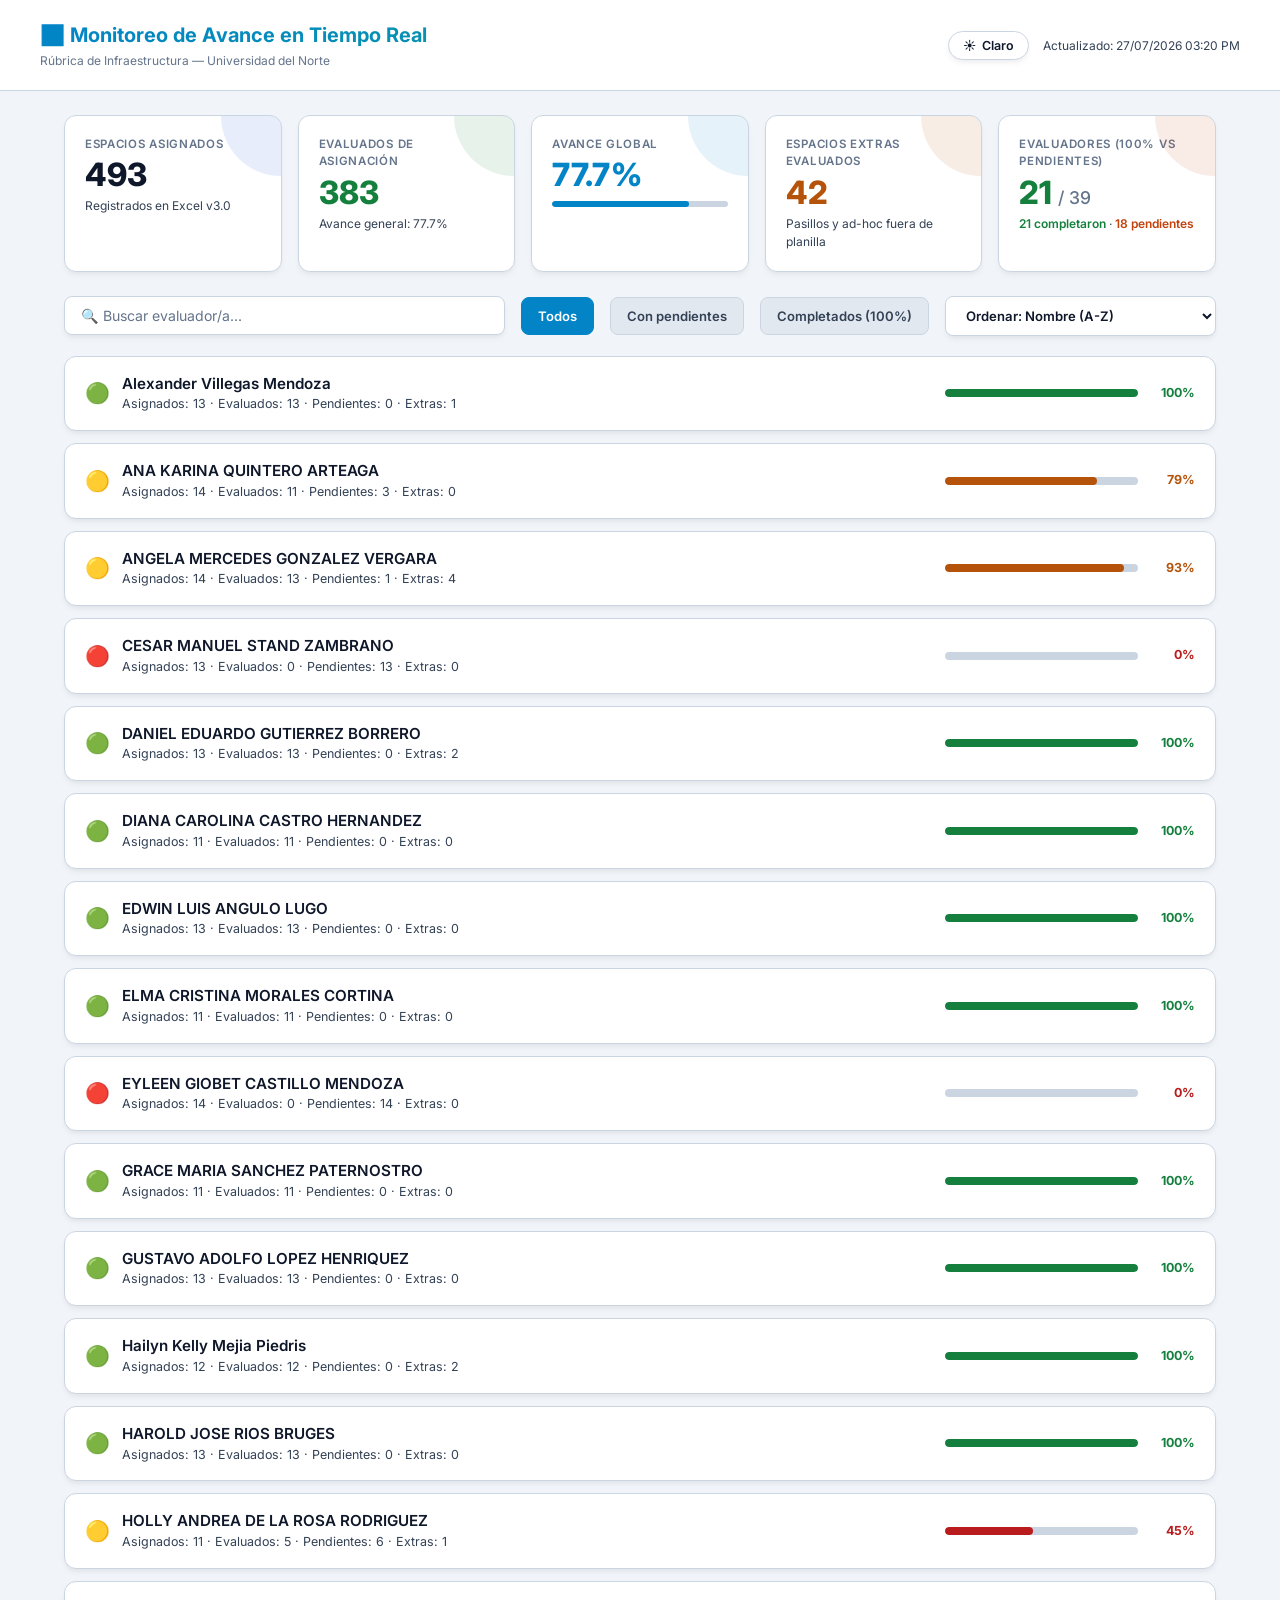
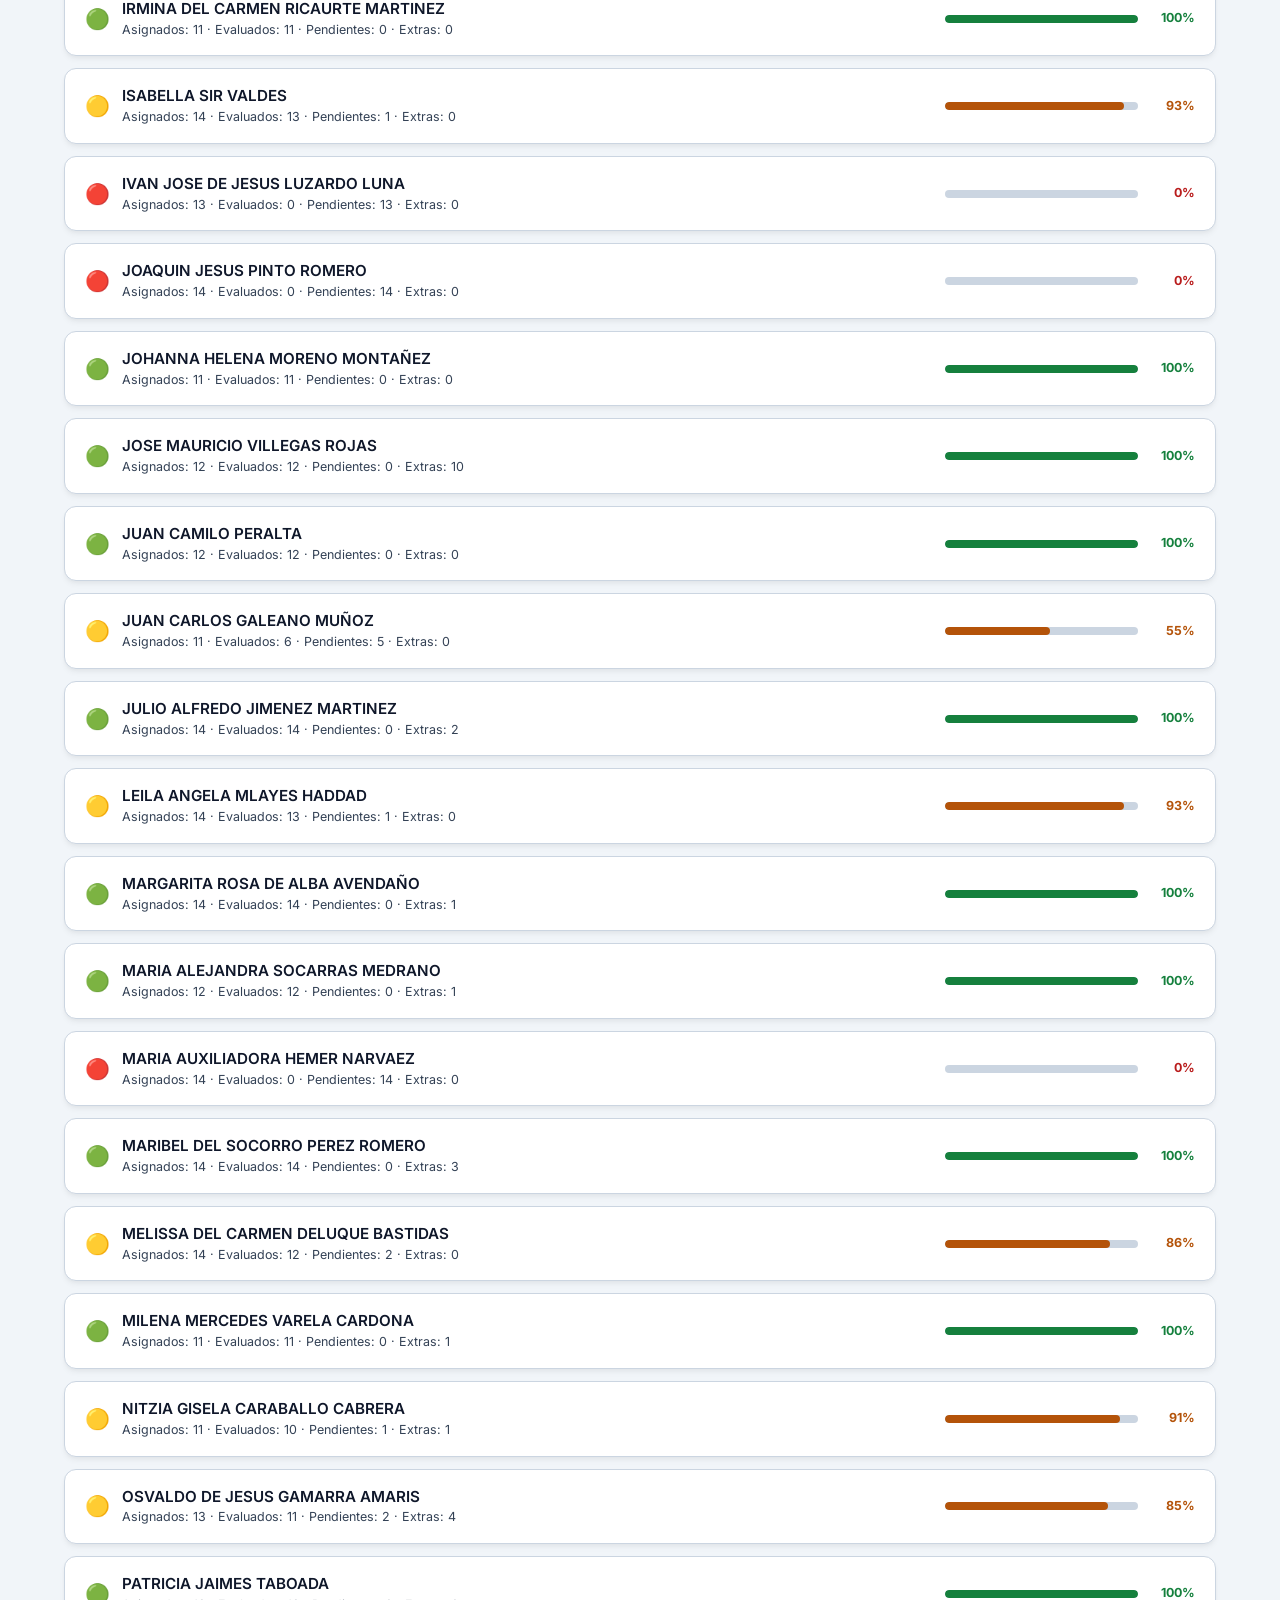
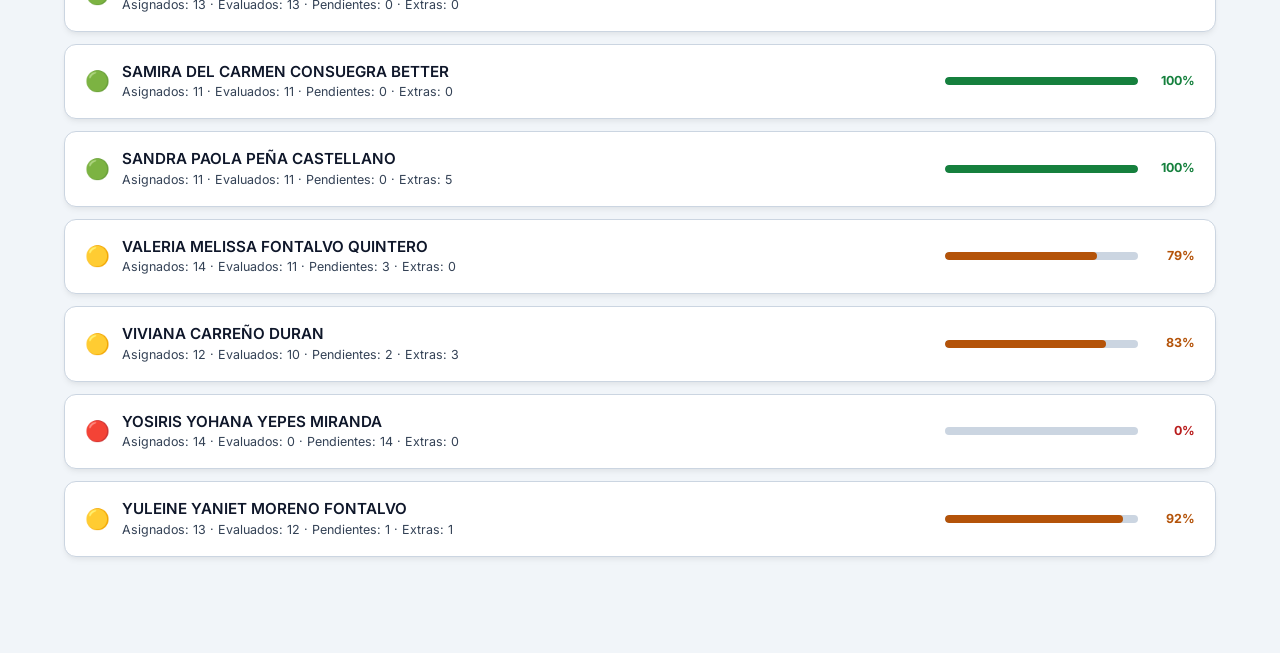
==== commit f261dc1a: "fix: depurar evaluación duplicada 6-3L y actualizar avance_real.html" ====
--- a/avance_real.html
+++ b/avance_real.html
@@ -425,7 +425,7 @@
         <button id="themeToggleBtn" class="theme-toggle-btn" onclick="toggleTheme()" title="Cambiar tema claro / oscuro">
           <span id="themeIcon">🌙</span> <span id="themeLabel">Oscuro</span>
         </button>
-        <p style="text-align: right; color: var(--text2);">Actualizado: 27/07/2026 03:15 PM</p>
+        <p style="text-align: right; color: var(--text2);">Actualizado: 27/07/2026 03:20 PM</p>
       </div>
     </div>
   </header>
@@ -455,7 +455,7 @@
       </div>
       <div class="stat-card">
         <div class="stat-label">Espacios Extras Evaluados</div>
-        <div class="stat-value" style="color: var(--yellow);">61</div>
+        <div class="stat-value" style="color: var(--yellow);">42</div>
         <div class="stat-sub">Pasillos y ad-hoc fuera de planilla</div>
         <div class="stat-accent" style="background:var(--yellow);"></div>
       </div>
@@ -486,7 +486,7 @@
   </main>
 
   <script>
-    const DATA = [{"name": "ANA KARINA QUINTERO ARTEAGA", "assigned_count": 14, "evaluated_count": 11, "pending_count": 3, "extra_count": 1, "progress_pct": 78.57142857142857, "done_list": [{"cod": "AUDITORIO", "nom": "Auditorio Marvel Moreno", "cat": "Auditorios/Salas de Eventos", "ed": "CAMPUS", "piso": "1", "fecha": "2026-07-22", "promedio": 4.75, "file": "evaluaciones_uninorte_2026-07-27 - Harold R.json"}, {"cod": "BATH21", "nom": "Baño Hombre BLOQI1 - Piso 1", "cat": "Baños", "ed": "BLOQI", "piso": "1", "fecha": "2026-07-17", "promedio": 4.75, "file": "evaluaciones_uninorte_2026-07-21 - Ana K Q.json"}, {"cod": "BATH22", "nom": "Baño Mujeres BLOQI1 - Piso 1", "cat": "Baños", "ed": "BLOQI", "piso": "1", "fecha": "2026-07-17", "promedio": 5, "file": "evaluaciones_uninorte_2026-07-21 - Ana K Q.json"}, {"cod": "BATH34", "nom": "Baño Mujeres BLOQK - Piso 1", "cat": "Baños", "ed": "BLOQK", "piso": "1", "fecha": "2026-07-15", "promedio": 3.25, "file": "evaluaciones_uninorte_2026-07-21 - Ana K Q.json"}, {"cod": "BATH36", "nom": "Baño Mujeres BLOQK - Piso 3", "cat": "Baños", "ed": "BLOQK", "piso": "3", "fecha": "2026-07-15", "promedio": 3.75, "file": "evaluaciones_uninorte_2026-07-21 - Ana K Q.json"}, {"cod": "BATH37", "nom": "Baño Mujeres BLOQK - Piso 4", "cat": "Baños", "ed": "BLOQK", "piso": "4", "fecha": "2026-07-15", "promedio": 3.75, "file": "evaluaciones_uninorte_2026-07-21 - Ana K Q.json"}, {"cod": "BATH38", "nom": "Baño Mujeres BLOQK - Piso 5", "cat": "Baños", "ed": "BLOQK", "piso": "5", "fecha": "2026-07-15", "promedio": 3.5, "file": "evaluaciones_uninorte_2026-07-21 - Ana K Q.json"}, {"cod": "BATH39", "nom": "Baño Mujeres BLOQK - Piso 6", "cat": "Baños", "ed": "BLOQK", "piso": "6", "fecha": "2026-07-15", "promedio": 4.25, "file": "evaluaciones_uninorte_2026-07-21 - Ana K Q.json"}, {"cod": "BATH40", "nom": "Baño Mujeres BLOQK - Piso 7", "cat": "Baños", "ed": "BLOQK", "piso": "7", "fecha": "2026-07-15", "promedio": 4.25, "file": "evaluaciones_uninorte_2026-07-21 - Ana K Q.json"}, {"cod": "BATH41", "nom": "Baño Mujeres BLOQK - Piso 8", "cat": "Baños", "ed": "BLOQK", "piso": "8", "fecha": "2026-07-15", "promedio": 4, "file": "evaluaciones_uninorte_2026-07-21 - Ana K Q.json"}, {"cod": "BATH42", "nom": "Baño Mujeres BLOQK - Piso 9", "cat": "Baños", "ed": "BLOQK", "piso": "9", "fecha": "2026-07-15", "promedio": 4.5, "file": "evaluaciones_uninorte_2026-07-21 - Ana K Q.json"}], "pending_list": [{"cat": "bano", "cat_excel": "Baños", "ed": "BLOQI", "cod": "BATH23", "piso": "2", "nom": "Baño Hombres BLOQI4 - Piso 2", "ev": "ANA KARINA QUINTERO ARTEAGA"}, {"cat": "bano", "cat_excel": "Baños", "ed": "BLOQI", "cod": "BATH24", "piso": "2", "nom": "Baño Mujeres BLOQI4 - Piso 2", "ev": "ANA KARINA QUINTERO ARTEAGA"}, {"cat": "bano", "cat_excel": "Baños", "ed": "BLOQK", "cod": "BATH35", "piso": "2", "nom": "Baño Mujeres BLOQK - Piso 2", "ev": "ANA KARINA QUINTERO ARTEAGA"}], "extra_list": [{"cod": "AUDITORIO", "nom": "Auditorio Marvel Moreno", "cat": "Auditorio / Sala de Eventos", "ed": "CAMPUS", "piso": "1", "fecha": "2026-07-22", "promedio": 4.75, "file": "evaluaciones_uninorte_2026-07-27 - Harold R_unificado.json"}]}, {"name": "ANGELA MERCEDES GONZALEZ VERGARA", "assigned_count": 14, "evaluated_count": 13, "pending_count": 1, "extra_count": 4, "progress_pct": 92.85714285714286, "done_list": [{"cod": "32E", "nom": "Salón 32E", "cat": "Salón de clases", "ed": "BLOQE", "piso": "3", "fecha": "2026-07-17", "promedio": 5, "file": "evaluaciones_uninorte_2026-07-17 - Ángela G.json"}, {"cod": "11E", "nom": "Salón 11E", "cat": "Salón de clases", "ed": "BLOQE", "piso": "1", "fecha": "2026-07-17", "promedio": 4.71, "file": "evaluaciones_uninorte_2026-07-17 - Ángela G.json"}, {"cod": "33E", "nom": "Salón 33E", "cat": "Salón de clases", "ed": "BLOQE", "piso": "3", "fecha": "2026-07-17", "promedio": 5, "file": "evaluaciones_uninorte_2026-07-17 - Ángela G.json"}, {"cod": "22E", "nom": "Salón 22E", "cat": "Salón de clases", "ed": "BLOQE", "piso": "2", "fecha": "2026-07-17", "promedio": 4.86, "file": "evaluaciones_uninorte_2026-07-17 - Ángela G.json"}, {"cod": "23E", "nom": "Salón 23E", "cat": "Salón de clases", "ed": "BLOQE", "piso": "2", "fecha": "2026-07-17", "promedio": 4.57, "file": "evaluaciones_uninorte_2026-07-17 - Ángela G.json"}, {"cod": "12E", "nom": "Salón 12E", "cat": "Salón de clases", "ed": "BLOQE", "piso": "1", "fecha": "2026-07-17", "promedio": 5, "file": "evaluaciones_uninorte_2026-07-17 - Ángela G.json"}, {"cod": "24E", "nom": "Salón 24E", "cat": "Salón de clases", "ed": "BLOQE", "piso": "2", "fecha": "2026-07-17", "promedio": 4.71, "file": "evaluaciones_uninorte_2026-07-17 - Ángela G.json"}, {"cod": "25E", "nom": "Salón 25E", "cat": "Salón de clases", "ed": "BLOQE", "piso": "2", "fecha": "2026-07-17", "promedio": 5, "file": "evaluaciones_uninorte_2026-07-17 - Ángela G.json"}, {"cod": "LE-1", "nom": "Lab. Enfermedades Tropicales", "cat": "Laboratorios", "ed": "BLOQE", "piso": "", "fecha": "2026-07-17", "promedio": 3.6, "file": "evaluaciones_uninorte_2026-07-17 - Ángela G.json"}, {"cod": "LE-3_2", "nom": "Laboratorio de Morfología", "cat": "Laboratorios", "ed": "BLOQE", "piso": "", "fecha": "2026-07-17", "promedio": 5, "file": "evaluaciones_uninorte_2026-07-17 - Ángela G.json"}, {"cod": "LE-4", "nom": "Lab. de Enfermería", "cat": "Laboratorios", "ed": "BLOQE", "piso": "", "fecha": "2026-07-17", "promedio": 4.8, "file": "evaluaciones_uninorte_2026-07-17 - Ángela G.json"}, {"cod": "BATH07", "nom": "Baño Hombres BLOQE - Piso 1", "cat": "Baños", "ed": "BLOQE", "piso": "1", "fecha": "2026-07-15", "promedio": 4, "file": "evaluaciones_uninorte_2026-07-17 - Ángela G.json"}, {"cod": "BATH08", "nom": "Baño Mujeres BLOQE - Piso 2", "cat": "Baños", "ed": "BLOQE", "piso": "2", "fecha": "2026-07-15", "promedio": 4.25, "file": "evaluaciones_uninorte_2026-07-17 - Ángela G.json"}], "pending_list": [{"cat": "laboratorio", "cat_excel": "Laboratorios", "ed": "BLOQE", "cod": "LE-5", "piso": "", "nom": "Lab. de Psicología", "ev": "ANGELA MERCEDES GONZALEZ VERGARA"}], "extra_list": [{"cod": "PAS-03", "nom": "Pasillo 03", "cat": "Pasillo / Escalera / Área Común", "ed": "BLOQE", "piso": "Piso 3", "fecha": "2026-07-17", "promedio": 5, "file": "evaluaciones_uninorte_2026-07-17 - Ángela G.json"}, {"cod": "11E", "nom": "Salón 11E", "cat": "Salón de Clases", "ed": "BLOQE", "piso": "1", "fecha": "2026-07-17", "promedio": 4.14, "file": "evaluaciones_uninorte_2026-07-17 - Ángela G.json"}, {"cod": "PAS-01", "nom": "Pasillo Piso 1", "cat": "Pasillo / Escalera / Área Común", "ed": "", "piso": "Piso 1", "fecha": "2026-07-15", "promedio": 5, "file": "evaluaciones_uninorte_2026-07-17 - Ángela G.json"}, {"cod": "PAS-01", "nom": "Pasillo piso 1 Bloque E", "cat": "Pasillo / Escalera / Área Común", "ed": "BLOQE", "piso": "1", "fecha": "2026-07-15", "promedio": 5, "file": "evaluaciones_uninorte_2026-07-17 - Ángela G.json"}]}, {"name": "Alexander Villegas Mendoza", "assigned_count": 13, "evaluated_count": 13, "pending_count": 0, "extra_count": 1, "progress_pct": 100.0, "done_list": [{"cod": "5M", "nom": "Salón de clase música 5M", "cat": "Salón de clases", "ed": "BLOQM", "piso": "1", "fecha": "2026-07-16", "promedio": 4.2, "file": "evaluaciones_uninorte_2026-07-17 - Alexander V.json"}, {"cod": "4M", "nom": "4M", "cat": "Salón de clases", "ed": "BLOQM", "piso": "1", "fecha": "2026-07-16", "promedio": 4.14, "file": "evaluaciones_uninorte_2026-07-17 - Alexander V.json"}, {"cod": "1M", "nom": "1M", "cat": "Salón de clases", "ed": "BLOQM", "piso": "1", "fecha": "2026-07-16", "promedio": 4.43, "file": "evaluaciones_uninorte_2026-07-17 - Alexander V.json"}, {"cod": "2M", "nom": "2M", "cat": "Salón de clases", "ed": "BLOQM", "piso": "1", "fecha": "2026-07-16", "promedio": 4.86, "file": "evaluaciones_uninorte_2026-07-17 - Alexander V.json"}, {"cod": "3M", "nom": "3M", "cat": "Salón de clases", "ed": "BLOQM", "piso": "1", "fecha": "2026-07-16", "promedio": 4.57, "file": "evaluaciones_uninorte_2026-07-17 - Alexander V.json"}, {"cod": "BLD-M", "nom": "Edificio Bloque M", "cat": "Fachadas de Edificios", "ed": "BLOQM", "piso": "", "fecha": "2026-07-16", "promedio": 4.5, "file": "evaluaciones_uninorte_2026-07-17 - Alexander V.json"}, {"cod": "PISCINA", "nom": "Piscina", "cat": "Canchas Deportivas", "ed": "CAMPUS", "piso": "", "fecha": "2026-07-16", "promedio": 5, "file": "evaluaciones_uninorte_2026-07-17 - Alexander V.json"}, {"cod": "BATH43", "nom": "Baño Hombres BLOQM", "cat": "Baños", "ed": "BLOQM", "piso": "1", "fecha": "2026-07-16", "promedio": 4, "file": "evaluaciones_uninorte_2026-07-17 - Alexander V.json"}, {"cod": "BATH44", "nom": "Baño Hombres BLOQM", "cat": "Baños", "ed": "BLOQM", "piso": "1", "fecha": "2026-07-16", "promedio": 3.25, "file": "evaluaciones_uninorte_2026-07-17 - Alexander V.json"}, {"cod": "BATH45", "nom": "Baño Hombres BLOQM", "cat": "Baños", "ed": "BLOQM", "piso": "1", "fecha": "2026-07-16", "promedio": 4.5, "file": "evaluaciones_uninorte_2026-07-17 - Alexander V.json"}, {"cod": "BATH46", "nom": "Baño Mujeres BLOQM", "cat": "Baños", "ed": "BLOQM", "piso": "1", "fecha": "2026-07-17", "promedio": 3.75, "file": "evaluaciones_uninorte_2026-07-17 - Alexander V.json"}, {"cod": "BATH47", "nom": "Baño Mujeres BLOQM", "cat": "Baños", "ed": "BLOQM", "piso": "1", "fecha": "2026-07-17", "promedio": 3.25, "file": "evaluaciones_uninorte_2026-07-17 - Alexander V.json"}, {"cod": "BATH48", "nom": "Baño Mujeres BLOQM", "cat": "Baños", "ed": "BLOQM", "piso": "1", "fecha": "2026-07-17", "promedio": 4.5, "file": "evaluaciones_uninorte_2026-07-17 - Alexander V.json"}], "pending_list": [], "extra_list": [{"cod": "BLD-M", "nom": "Edificio Bloque M", "cat": "Fachada de Edificio", "ed": "BLOQM", "piso": "", "fecha": "2026-07-16", "promedio": 3.5, "file": "evaluaciones_uninorte_2026-07-17 - Alexander V.json"}]}, {"name": "CESAR MANUEL STAND ZAMBRANO", "assigned_count": 13, "evaluated_count": 0, "pending_count": 13, "extra_count": 0, "progress_pct": 0.0, "done_list": [], "pending_list": [{"cat": "laboratorio", "cat_excel": "Laboratorios", "ed": "BLOQK", "cod": "6-4L", "piso": "6", "nom": "Lab Termo Fluidos", "ev": "CESAR MANUEL STAND ZAMBRANO"}, {"cat": "laboratorio", "cat_excel": "Laboratorios", "ed": "BLOQK", "cod": "6-5L", "piso": "6", "nom": "Lab. Biocombustible", "ev": "CESAR MANUEL STAND ZAMBRANO"}, {"cat": "laboratorio", "cat_excel": "Laboratorios", "ed": "BLOQK", "cod": "6-6L", "piso": "6", "nom": "Lab. de Biotecnología", "ev": "CESAR MANUEL STAND ZAMBRANO"}, {"cat": "laboratorio", "cat_excel": "Laboratorios", "ed": "BLOQK", "cod": "6-8L", "piso": "6", "nom": "Laboratorio de Mecatronica", "ev": "CESAR MANUEL STAND ZAMBRANO"}, {"cat": "laboratorio", "cat_excel": "Laboratorios", "ed": "BLOQK", "cod": "6-9L", "piso": "6", "nom": "Lab. Mecánica de Máquinas y Diseños", "ev": "CESAR MANUEL STAND ZAMBRANO"}, {"cat": "laboratorio", "cat_excel": "Laboratorios", "ed": "BLOQK", "cod": "S1-10L", "piso": "S", "nom": "Lab. de Soldadura", "ev": "CESAR MANUEL STAND ZAMBRANO"}, {"cat": "laboratorio", "cat_excel": "Laboratorios", "ed": "BLOQK", "cod": "S1-11L", "piso": "S", "nom": "Lab. Geotecnia y Materiales Constr.", "ev": "CESAR MANUEL STAND ZAMBRANO"}, {"cat": "laboratorio", "cat_excel": "Laboratorios", "ed": "BLOQK", "cod": "S1-4L", "piso": "S", "nom": "Lab. Metalografía", "ev": "CESAR MANUEL STAND ZAMBRANO"}, {"cat": "laboratorio", "cat_excel": "Laboratorios", "ed": "BLOQK", "cod": "S1-5L", "piso": "S", "nom": "Lab. de Ensayos de Materiales", "ev": "CESAR MANUEL STAND ZAMBRANO"}, {"cat": "laboratorio", "cat_excel": "Laboratorios", "ed": "BLOQK", "cod": "S1-6L", "piso": "S", "nom": "Lab. de Prototipos", "ev": "CESAR MANUEL STAND ZAMBRANO"}, {"cat": "laboratorio", "cat_excel": "Laboratorios", "ed": "BLOQK", "cod": "S1-7L", "piso": "S", "nom": "Lab. Centro de Mediciones y Coordenadas", "ev": "CESAR MANUEL STAND ZAMBRANO"}, {"cat": "laboratorio", "cat_excel": "Laboratorios", "ed": "BLOQK", "cod": "S1-8L", "piso": "S", "nom": "Lab. de Manufactura", "ev": "CESAR MANUEL STAND ZAMBRANO"}, {"cat": "laboratorio", "cat_excel": "Laboratorios", "ed": "BLOQK", "cod": "S1-9L", "piso": "S", "nom": "Lab. de Materiales De Ingeniería", "ev": "CESAR MANUEL STAND ZAMBRANO"}], "extra_list": []}, {"name": "DANIEL EDUARDO GUTIERREZ BORRERO", "assigned_count": 13, "evaluated_count": 13, "pending_count": 0, "extra_count": 2, "progress_pct": 100.0, "done_list": [{"cod": "SAL_PROYECCION", "nom": "Salón Gabriel García Márquez", "cat": "Auditorios/Salas de Eventos", "ed": "CAMPUS", "piso": "1", "fecha": "2026-07-27", "promedio": 5, "file": "evaluaciones_uninorte_2026-07-27 - Daniel G.json"}, {"cod": "BATH49", "nom": "Baño Hombres BLOQJ - Piso 1", "cat": "Baños", "ed": "BLOQJ", "piso": "1", "fecha": "2026-07-16", "promedio": 3, "file": "evaluaciones_uninorte_2026-07-27 - Daniel G.json"}, {"cod": "BATH59", "nom": "Baño Mujeres BLOQJ - Piso 1", "cat": "Baños", "ed": "BLOQJ", "piso": "1", "fecha": "2026-07-16", "promedio": 5, "file": "evaluaciones_uninorte_2026-07-27 - Daniel G.json"}, {"cod": "BATH50", "nom": "Baño Hombres BLOQJ - Piso 2", "cat": "Baños", "ed": "BLOQJ", "piso": "2", "fecha": "2026-07-21", "promedio": 4.33, "file": "evaluaciones_uninorte_2026-07-27 - Daniel G.json"}, {"cod": "BATH60", "nom": "Baño Mujeres BLOQJ - Piso 2", "cat": "Baños", "ed": "BLOQJ", "piso": "2", "fecha": "2026-07-21", "promedio": 4.33, "file": "evaluaciones_uninorte_2026-07-27 - Daniel G.json"}, {"cod": "BATH51", "nom": "Baño Hombres BLOQJ - Piso 3", "cat": "Baños", "ed": "BLOQJ", "piso": "3", "fecha": "2026-07-21", "promedio": 4, "file": "evaluaciones_uninorte_2026-07-27 - Daniel G.json"}, {"cod": "BATH61", "nom": "Baño Mujeres BLOQJ - Piso 3", "cat": "Baños", "ed": "BLOQJ", "piso": "3", "fecha": "2026-07-21", "promedio": 5, "file": "evaluaciones_uninorte_2026-07-27 - Daniel G.json"}, {"cod": "BATH52", "nom": "Baño Hombres BLOQJ - Piso 4", "cat": "Baños", "ed": "BLOQJ", "piso": "4", "fecha": "2026-07-21", "promedio": 5, "file": "evaluaciones_uninorte_2026-07-27 - Daniel G.json"}, {"cod": "BATH62", "nom": "Baño Mujeres BLOQJ - Piso 4", "cat": "Baños", "ed": "BLOQJ", "piso": "4", "fecha": "2026-07-21", "promedio": 3.33, "file": "evaluaciones_uninorte_2026-07-27 - Daniel G.json"}, {"cod": "BATH53", "nom": "Baño Hombres BLOQJ - Piso 5", "cat": "Baños", "ed": "BLOQJ", "piso": "5", "fecha": "2026-07-21", "promedio": 4, "file": "evaluaciones_uninorte_2026-07-27 - Daniel G.json"}, {"cod": "BATH63", "nom": "Baño Mujeres BLOQJ - Piso 5", "cat": "Baños", "ed": "BLOQJ", "piso": "5", "fecha": "2026-07-21", "promedio": 5, "file": "evaluaciones_uninorte_2026-07-27 - Daniel G.json"}, {"cod": "BATH54", "nom": "Baño Hombres BLOQJ - Piso 6", "cat": "Baños", "ed": "BLOQJ", "piso": "6", "fecha": "2026-07-21", "promedio": 4.67, "file": "evaluaciones_uninorte_2026-07-27 - Daniel G.json"}, {"cod": "BATH64", "nom": "Baño Mujeres BLOQJ - Piso 6", "cat": "Baños", "ed": "BLOQJ", "piso": "6", "fecha": "2026-07-21", "promedio": 4.33, "file": "evaluaciones_uninorte_2026-07-27 - Daniel G.json"}], "pending_list": [], "extra_list": [{"cod": "Escaleras SS", "nom": "Rampas bloque J", "cat": "Pasillo / Escalera / Área Común", "ed": "BLOQJ", "piso": "SS", "fecha": "2026-07-21", "promedio": 4.33, "file": "evaluaciones_uninorte_2026-07-27 - Daniel G.json"}, {"cod": "PAS-06", "nom": "Pasillo psio 6", "cat": "Pasillo / Escalera / Área Común", "ed": "BLOQJ", "piso": "6", "fecha": "2026-07-21", "promedio": 4.5, "file": "evaluaciones_uninorte_2026-07-27 - Daniel G.json"}]}, {"name": "DIANA CAROLINA CASTRO HERNANDEZ", "assigned_count": 11, "evaluated_count": 11, "pending_count": 0, "extra_count": 0, "progress_pct": 100.0, "done_list": [{"cod": "25D", "nom": "Salón 25D", "cat": "Salón de clases", "ed": "BLOQD", "piso": "2", "fecha": "2026-07-17", "promedio": 4.14, "file": "evaluaciones_uninorte_2026-07-17 - Diana C.json"}, {"cod": "24D", "nom": "Salón 24D", "cat": "Salón de clases", "ed": "BLOQD", "piso": "2", "fecha": "2026-07-17", "promedio": 3.83, "file": "evaluaciones_uninorte_2026-07-17 - Diana C.json"}, {"cod": "23D", "nom": "Salón 23D", "cat": "Salón de clases", "ed": "BLOQD", "piso": "2", "fecha": "2026-07-17", "promedio": 3.86, "file": "evaluaciones_uninorte_2026-07-17 - Diana C.json"}, {"cod": "31D", "nom": "Salón 31D", "cat": "Salón de clases", "ed": "BLOQD", "piso": "3", "fecha": "2026-07-17", "promedio": 3.71, "file": "evaluaciones_uninorte_2026-07-17 - Diana C.json"}, {"cod": "22D", "nom": "Salón 22D", "cat": "Salón de clases", "ed": "BLOQD", "piso": "2", "fecha": "2026-07-17", "promedio": 3.71, "file": "evaluaciones_uninorte_2026-07-17 - Diana C.json"}, {"cod": "SIN2", "nom": "Sala de Internet 2", "cat": "Salas de Computadores", "ed": "BLOQD", "piso": "", "fecha": "2026-07-17", "promedio": 3.67, "file": "evaluaciones_uninorte_2026-07-17 - Diana C.json"}, {"cod": "SDU4", "nom": "Sala de Usuarios No. 4", "cat": "Salas de Computadores", "ed": "BLOQD", "piso": "3", "fecha": "2026-07-17", "promedio": 4, "file": "evaluaciones_uninorte_2026-07-17 - Diana C.json"}, {"cod": "21D", "nom": "Salón 21D", "cat": "Laboratorios", "ed": "BLOQD", "piso": "2", "fecha": "2026-07-17", "promedio": 4.2, "file": "evaluaciones_uninorte_2026-07-17 - Diana C.json"}, {"cod": "LD1", "nom": "Laboratorio de economia experimental", "cat": "Laboratorios", "ed": "BLOQD", "piso": "S", "fecha": "2026-07-17", "promedio": 5, "file": "evaluaciones_uninorte_2026-07-17 - Diana C.json"}, {"cod": "BLD-D", "nom": "Edificio Bloque D", "cat": "Fachadas de Edificios", "ed": "BLOQD", "piso": "", "fecha": "2026-07-17", "promedio": 4.5, "file": "evaluaciones_uninorte_2026-07-17 - Diana C.json"}, {"cod": "SAES03", "nom": "Sala de Estudio BLOQD", "cat": "Bibliotecas / Salas de Estudio", "ed": "BLOQD", "piso": "1", "fecha": "2026-07-17", "promedio": 4.33, "file": "evaluaciones_uninorte_2026-07-17 - Diana C.json"}], "pending_list": [], "extra_list": []}, {"name": "EDWIN LUIS ANGULO LUGO", "assigned_count": 13, "evaluated_count": 13, "pending_count": 0, "extra_count": 0, "progress_pct": 100.0, "done_list": [{"cod": "SAL1", "nom": "Salón De Música No.1.", "cat": "Salón de clases", "ed": "COLIS", "piso": "1", "fecha": "2026-07-14", "promedio": 4.57, "file": "evaluaciones_uninorte_2026-07-17 - Edwin A.json"}, {"cod": "BLD-COLIS", "nom": "Coliseo", "cat": "Fachadas de Edificios", "ed": "COLIS", "piso": "", "fecha": "2026-07-16", "promedio": 4, "file": "evaluaciones_uninorte_2026-07-17 - Edwin A.json"}, {"cod": "CAMP-FIELD02", "nom": "Cancha Multiple cubierta", "cat": "Canchas Deportivas", "ed": "CAMPUS", "piso": "", "fecha": "2026-07-16", "promedio": 2.75, "file": "evaluaciones_uninorte_2026-07-17 - Edwin A.json"}, {"cod": "CAMP-FIELD03", "nom": "Cancha de raquetball 1", "cat": "Canchas Deportivas", "ed": "CAMPUS", "piso": "", "fecha": "2026-07-16", "promedio": 3.75, "file": "evaluaciones_uninorte_2026-07-17 - Edwin A.json"}, {"cod": "CAMP-FIELD04", "nom": "Cancha de raquetball 2", "cat": "Canchas Deportivas", "ed": "CAMPUS", "piso": "", "fecha": "2026-07-16", "promedio": 3.75, "file": "evaluaciones_uninorte_2026-07-17 - Edwin A.json"}, {"cod": "CAMP-FIELD05", "nom": "Cancha de raquetball 3", "cat": "Canchas Deportivas", "ed": "CAMPUS", "piso": "", "fecha": "2026-07-16", "promedio": 3.67, "file": "evaluaciones_uninorte_2026-07-17 - Edwin A.json"}, {"cod": "CAMP-FIELD06", "nom": "Cancha fútbol", "cat": "Canchas Deportivas", "ed": "CAMPUS", "piso": "", "fecha": "2026-07-16", "promedio": 3.5, "file": "evaluaciones_uninorte_2026-07-17 - Edwin A.json"}, {"cod": "CAMP-FIELD07", "nom": "Cancha Tenis 1", "cat": "Canchas Deportivas", "ed": "CAMPUS", "piso": "", "fecha": "2026-07-16", "promedio": 4.5, "file": "evaluaciones_uninorte_2026-07-17 - Edwin A.json"}, {"cod": "CAMP-FIELD08", "nom": "Cancha Tenis 2", "cat": "Canchas Deportivas", "ed": "CAMPUS", "piso": "", "fecha": "2026-07-16", "promedio": 3.75, "file": "evaluaciones_uninorte_2026-07-17 - Edwin A.json"}, {"cod": "CAMP-FIELD09", "nom": "Cancha Multiple 1", "cat": "Canchas Deportivas", "ed": "CAMPUS", "piso": "", "fecha": "2026-07-16", "promedio": 3.33, "file": "evaluaciones_uninorte_2026-07-17 - Edwin A.json"}, {"cod": "CAMP-FIELD10", "nom": "Cancha Multiple 2", "cat": "Canchas Deportivas", "ed": "CAMPUS", "piso": "", "fecha": "2026-07-16", "promedio": 4, "file": "evaluaciones_uninorte_2026-07-17 - Edwin A.json"}, {"cod": "CAMP-FIELD11", "nom": "Cancha fútbol sintético", "cat": "Canchas Deportivas", "ed": "CAMPUS", "piso": "", "fecha": "2026-07-16", "promedio": 3.25, "file": "evaluaciones_uninorte_2026-07-17 - Edwin A.json"}, {"cod": "CSEO-FIELD01", "nom": "Cancha Deportiva", "cat": "Canchas Deportivas", "ed": "COLIS", "piso": "", "fecha": "2026-07-16", "promedio": 4, "file": "evaluaciones_uninorte_2026-07-17 - Edwin A.json"}], "pending_list": [], "extra_list": []}, {"name": "ELMA CRISTINA MORALES CORTINA", "assigned_count": 11, "evaluated_count": 11, "pending_count": 0, "extra_count": 0, "progress_pct": 100.0, "done_list": [{"cod": "14J", "nom": "Salon de clases 14J", "cat": "Salón de clases", "ed": "BLOQJ1", "piso": "1", "fecha": "2026-07-16", "promedio": 5, "file": "evaluaciones_uninorte_2026-07-16-Elma Morales.json"}, {"cod": "17J", "nom": "Salon de clases 17J", "cat": "Salón de clases", "ed": "BLOQJ1", "piso": "1", "fecha": "2026-07-16", "promedio": 5, "file": "evaluaciones_uninorte_2026-07-16-Elma Morales.json"}, {"cod": "16J", "nom": "Salon de clases 16J", "cat": "Salón de clases", "ed": "BLOQJ1", "piso": "1", "fecha": "2026-07-16", "promedio": 4.71, "file": "evaluaciones_uninorte_2026-07-16-Elma Morales.json"}, {"cod": "15J", "nom": "Salon de clases 15J", "cat": "Salón de clases", "ed": "BLOQJ1", "piso": "1", "fecha": "2026-07-16", "promedio": 5, "file": "evaluaciones_uninorte_2026-07-16-Elma Morales.json"}, {"cod": "18J", "nom": "Salon de clases 18J", "cat": "Salón de clases", "ed": "BLOQJ1", "piso": "1", "fecha": "2026-07-16", "promedio": 5, "file": "evaluaciones_uninorte_2026-07-16-Elma Morales.json"}, {"cod": "3L-10", "nom": "Salón 3L-10", "cat": "Laboratorios", "ed": "1L6", "piso": "1", "fecha": "2026-07-16", "promedio": 5, "file": "evaluaciones_uninorte_2026-07-16-Elma Morales.json"}, {"cod": "3L-11", "nom": "Salón 3L-11", "cat": "Laboratorios", "ed": "1L6", "piso": "1", "fecha": "2026-07-16", "promedio": 5, "file": "evaluaciones_uninorte_2026-07-16-Elma Morales.json"}, {"cod": "J-CAMPUS03", "nom": "Jardín de alrededor de comedor funcionarios", "cat": "Jardines y Zonas Verdes", "ed": "CAMPUS", "piso": "", "fecha": "2026-07-16", "promedio": 5, "file": "evaluaciones_uninorte_2026-07-16-Elma Morales.json"}, {"cod": "J-CAMPUS08", "nom": "Jardín administrativo 2", "cat": "Jardines y Zonas Verdes", "ed": "CAMPUS", "piso": "", "fecha": "2026-07-16", "promedio": 5, "file": "evaluaciones_uninorte_2026-07-16-Elma Morales.json"}, {"cod": "ZOEST01", "nom": "Zona de Estudiantes - Bambú 1", "cat": "Bibliotecas / Salas de Estudio", "ed": "CAMPUS", "piso": "1", "fecha": "2026-07-16", "promedio": 4.25, "file": "evaluaciones_uninorte_2026-07-16-Elma Morales.json"}, {"cod": "ZOEST02", "nom": "Zona de Estudiantes - Bambú 2", "cat": "Bibliotecas / Salas de Estudio", "ed": "CAMPUS", "piso": "1", "fecha": "2026-07-16", "promedio": 4.25, "file": "evaluaciones_uninorte_2026-07-16-Elma Morales.json"}], "pending_list": [], "extra_list": []}, {"name": "EYLEEN GIOBET CASTILLO MENDOZA", "assigned_count": 14, "evaluated_count": 0, "pending_count": 14, "extra_count": 0, "progress_pct": 0.0, "done_list": [], "pending_list": [{"cat": "salon", "cat_excel": "Salón de clases", "ed": "BLOI4", "cod": "I4-12", "piso": "1", "nom": "Salón I4-12", "ev": "EYLEEN GIOBET CASTILLO MENDOZA"}, {"cat": "salon", "cat_excel": "Salón de clases", "ed": "BLOI4", "cod": "I4-25", "piso": "2", "nom": "Salón I4-25", "ev": "EYLEEN GIOBET CASTILLO MENDOZA"}, {"cat": "salon", "cat_excel": "Salón de clases", "ed": "BLOI4", "cod": "I4-13", "piso": "1", "nom": "Salón I4-13", "ev": "EYLEEN GIOBET CASTILLO MENDOZA"}, {"cat": "salon", "cat_excel": "Salón de clases", "ed": "BLOI4", "cod": "I4-11", "piso": "1", "nom": "Salón I4-11", "ev": "EYLEEN GIOBET CASTILLO MENDOZA"}, {"cat": "salon", "cat_excel": "Salón de clases", "ed": "BLOI4", "cod": "I4-21", "piso": "2", "nom": "Salón I4-21", "ev": "EYLEEN GIOBET CASTILLO MENDOZA"}, {"cat": "salon", "cat_excel": "Salón de clases", "ed": "BLOI4", "cod": "I4-15", "piso": "1", "nom": "Salón I4-15", "ev": "EYLEEN GIOBET CASTILLO MENDOZA"}, {"cat": "salon", "cat_excel": "Salón de clases", "ed": "BLOI4", "cod": "I4-28", "piso": "2", "nom": "Salón I4-28", "ev": "EYLEEN GIOBET CASTILLO MENDOZA"}, {"cat": "salon", "cat_excel": "Salón de clases", "ed": "BLOI4", "cod": "I4-22", "piso": "2", "nom": "Salón I4-22", "ev": "EYLEEN GIOBET CASTILLO MENDOZA"}, {"cat": "salon", "cat_excel": "Salón de clases", "ed": "BLOI4", "cod": "I4-14", "piso": "1", "nom": "Salón I4-14", "ev": "EYLEEN GIOBET CASTILLO MENDOZA"}, {"cat": "salon", "cat_excel": "Salón de clases", "ed": "BLOI4", "cod": "I4-23", "piso": "2", "nom": "Salón I4-23", "ev": "EYLEEN GIOBET CASTILLO MENDOZA"}, {"cat": "salon", "cat_excel": "Salón de clases", "ed": "BLOI4", "cod": "I4-27", "piso": "2", "nom": "Salón I4-27", "ev": "EYLEEN GIOBET CASTILLO MENDOZA"}, {"cat": "salon", "cat_excel": "Salón de clases", "ed": "BLOI4", "cod": "I4-26", "piso": "2", "nom": "Salón I4-26", "ev": "EYLEEN GIOBET CASTILLO MENDOZA"}, {"cat": "salon", "cat_excel": "Salón de clases", "ed": "BLOI4", "cod": "I4-24", "piso": "2", "nom": "Salón I4-24", "ev": "EYLEEN GIOBET CASTILLO MENDOZA"}, {"cat": "laboratorio", "cat_excel": "Laboratorios", "ed": "BLOI4", "cod": "LI4-4", "piso": "1", "nom": "Lab. LI4-4", "ev": "EYLEEN GIOBET CASTILLO MENDOZA"}], "extra_list": []}, {"name": "GRACE MARIA SANCHEZ PATERNOSTRO", "assigned_count": 11, "evaluated_count": 11, "pending_count": 0, "extra_count": 0, "progress_pct": 100.0, "done_list": [{"cod": "BLB2", "nom": "Biblab 2", "cat": "Salas de Computadores", "ed": "BKCP", "piso": "1", "fecha": "2026-07-16", "promedio": 4, "file": "evaluaciones_uninorte_2026-07-16-BKCP.json"}, {"cod": "BLB1", "nom": "Biblab 1", "cat": "Salas de Computadores", "ed": "BKCP", "piso": "1", "fecha": "2026-07-16", "promedio": 4.33, "file": "evaluaciones_uninorte_2026-07-16-BKCP.json"}, {"cod": "BLD-BKCP", "nom": "Biblioteca Karl C. Parrish Jr.", "cat": "Fachadas de Edificios", "ed": "BKCP", "piso": "", "fecha": "2026-07-16", "promedio": 2.5, "file": "evaluaciones_uninorte_2026-07-16-BKCP.json"}, {"cod": "SAES11", "nom": "Sala de Estudio BKCP", "cat": "Bibliotecas / Salas de Estudio", "ed": "BKCP", "piso": "S", "fecha": "2026-07-16", "promedio": 4, "file": "evaluaciones_uninorte_2026-07-16-BKCP.json"}, {"cod": "SAES12", "nom": "Sala de Estudio BKCP", "cat": "Bibliotecas / Salas de Estudio", "ed": "BKCP", "piso": "1", "fecha": "2026-07-16", "promedio": 4, "file": "evaluaciones_uninorte_2026-07-16-BKCP.json"}, {"cod": "SAES13", "nom": "Sala de Estudio BKCP", "cat": "Bibliotecas / Salas de Estudio", "ed": "BKCP", "piso": "2", "fecha": "2026-07-16", "promedio": 3.33, "file": "evaluaciones_uninorte_2026-07-16-BKCP.json"}, {"cod": "SAES14", "nom": "Sala de Estudio BKCP", "cat": "Bibliotecas / Salas de Estudio", "ed": "BKCP", "piso": "3", "fecha": "2026-07-16", "promedio": 4, "file": "evaluaciones_uninorte_2026-07-16-BKCP.json"}, {"cod": "SAES15", "nom": "Sala de Estudio BKCP", "cat": "Bibliotecas / Salas de Estudio", "ed": "BKCP", "piso": "4", "fecha": "2026-07-16", "promedio": 3, "file": "evaluaciones_uninorte_2026-07-16-BKCP.json"}, {"cod": "BATH92", "nom": "Baño Mujeres Biblioteca - Piso 1", "cat": "Baños", "ed": "BKCP", "piso": "S", "fecha": "2026-07-16", "promedio": 3.5, "file": "evaluaciones_uninorte_2026-07-16-BKCP.json"}, {"cod": "BATH93", "nom": "Baño Mujeres Biblioteca - Piso 2", "cat": "Baños", "ed": "BKCP", "piso": "1", "fecha": "2026-07-16", "promedio": 3.75, "file": "evaluaciones_uninorte_2026-07-16-BKCP.json"}, {"cod": "BATH94", "nom": "Baño Mujeres Biblioteca - Piso 3", "cat": "Baños", "ed": "BKCP", "piso": "2", "fecha": "2026-07-16", "promedio": 4, "file": "evaluaciones_uninorte_2026-07-16-BKCP.json"}], "pending_list": [], "extra_list": []}, {"name": "GUSTAVO ADOLFO LOPEZ HENRIQUEZ", "assigned_count": 13, "evaluated_count": 13, "pending_count": 0, "extra_count": 0, "progress_pct": 100.0, "done_list": [{"cod": "1L6-11", "nom": "Lab. de Desarrollo de modelos y prototipos", "cat": "Laboratorios", "ed": "1L6", "piso": "1", "fecha": "2026-07-15", "promedio": 2.8, "file": "evaluaciones_uninorte_2026-07-16 - Gustavo López.json"}, {"cod": "1L6-21", "nom": "Sala de Diseño Estudiantes", "cat": "Laboratorios", "ed": "1L6", "piso": "2", "fecha": "2026-07-15", "promedio": 4, "file": "evaluaciones_uninorte_2026-07-16 - Gustavo López.json"}, {"cod": "1L6-22", "nom": "Sala Diseño de Estudiantes", "cat": "Laboratorios", "ed": "1L6", "piso": "2", "fecha": "2026-07-15", "promedio": 3.6, "file": "evaluaciones_uninorte_2026-07-16 - Gustavo López.json"}, {"cod": "1L6-31", "nom": "Lab. de Sistemas Digitales", "cat": "Laboratorios", "ed": "1L6", "piso": "3", "fecha": "2026-07-15", "promedio": 4.4, "file": "evaluaciones_uninorte_2026-07-16 - Gustavo López.json"}, {"cod": "1L6-32", "nom": "Sala 2 Investigación y Desarrollo", "cat": "Laboratorios", "ed": "1L6", "piso": "3", "fecha": "2026-07-15", "promedio": 4.8, "file": "evaluaciones_uninorte_2026-07-16 - Gustavo López.json"}, {"cod": "1L6-33", "nom": "Sala 3 Investigación y Desarrollo", "cat": "Laboratorios", "ed": "1L6", "piso": "3", "fecha": "2026-07-15", "promedio": 3.6, "file": "evaluaciones_uninorte_2026-07-16 - Gustavo López.json"}, {"cod": "1L6-34", "nom": "Sala 4 Investigación y Desarrollo", "cat": "Laboratorios", "ed": "1L6", "piso": "3", "fecha": "2026-07-15", "promedio": 4.4, "file": "evaluaciones_uninorte_2026-07-16 - Gustavo López.json"}, {"cod": "1L6-35", "nom": "Sala 5 Investigación - Lab.Telemática", "cat": "Laboratorios", "ed": "1L6", "piso": "3", "fecha": "2026-07-15", "promedio": 3.6, "file": "evaluaciones_uninorte_2026-07-16 - Gustavo López.json"}, {"cod": "1L6-36", "nom": "Sala 6 Investigación y Desarrollo", "cat": "Laboratorios", "ed": "1L6", "piso": "3", "fecha": "2026-07-15", "promedio": 4.6, "file": "evaluaciones_uninorte_2026-07-16 - Gustavo López.json"}, {"cod": "1L6-37", "nom": "Sala 7 Investigación y Desarrollo", "cat": "Laboratorios", "ed": "1L6", "piso": "3", "fecha": "2026-07-15", "promedio": 4.4, "file": "evaluaciones_uninorte_2026-07-16 - Gustavo López.json"}, {"cod": "1L6-38", "nom": "Sala 8 Investigación y Desarrollo", "cat": "Laboratorios", "ed": "1L6", "piso": "3", "fecha": "2026-07-15", "promedio": 4, "file": "evaluaciones_uninorte_2026-07-16 - Gustavo López.json"}, {"cod": "1L6-39", "nom": "Sala 9 Investigación y Desarrollo", "cat": "Laboratorios", "ed": "1L6", "piso": "3", "fecha": "2026-07-15", "promedio": 4.4, "file": "evaluaciones_uninorte_2026-07-16 - Gustavo López.json"}, {"cod": "3L-12", "nom": "Laboratorio Investigacion departamento de fisica", "cat": "Laboratorios", "ed": "1L6", "piso": "1", "fecha": "2026-07-15", "promedio": 2.67, "file": "evaluaciones_uninorte_2026-07-16 - Gustavo López.json"}], "pending_list": [], "extra_list": []}, {"name": "HAROLD JOSE RIOS BRUGES", "assigned_count": 13, "evaluated_count": 13, "pending_count": 0, "extra_count": 13, "progress_pct": 100.0, "done_list": [{"cod": "1-1L", "nom": "Lab. de Aprendizaje Estudiantes", "cat": "Laboratorios", "ed": "BLOQK", "piso": "1", "fecha": "2026-07-15", "promedio": 4.67, "file": "evaluaciones_uninorte_2026-07-27 - Harold R.json"}, {"cod": "1-2L", "nom": "Lab. de Aprendizaje Docente", "cat": "Laboratorios", "ed": "BLOQK", "piso": "1", "fecha": "2026-07-27", "promedio": 4, "file": "evaluaciones_uninorte_2026-07-27 - Harold R.json"}, {"cod": "4-1L", "nom": "Diseño Digital", "cat": "Laboratorios", "ed": "BLOQK", "piso": "4", "fecha": "2026-07-15", "promedio": 4.33, "file": "evaluaciones_uninorte_2026-07-27 - Harold R.json"}, {"cod": "4-2L", "nom": "Estudio de Fotografia", "cat": "Laboratorios", "ed": "BLOQK", "piso": "4", "fecha": "2026-07-15", "promedio": 4, "file": "evaluaciones_uninorte_2026-07-27 - Harold R.json"}, {"cod": "L4-1", "nom": "Lab. Robótica Industrial", "cat": "Laboratorios", "ed": "BLOQK", "piso": "4", "fecha": "2026-07-17", "promedio": 3.67, "file": "evaluaciones_uninorte_2026-07-27 - Harold R.json"}, {"cod": "5-2L", "nom": "Sala de Computo Ing civil", "cat": "Laboratorios", "ed": "BLOQK", "piso": "5", "fecha": "2026-07-15", "promedio": 4, "file": "evaluaciones_uninorte_2026-07-27 - Harold R.json"}, {"cod": "6-2L", "nom": "Lab Mediciones y Control", "cat": "Laboratorios", "ed": "BLOQK", "piso": "6", "fecha": "2026-07-16", "promedio": 3.33, "file": "evaluaciones_uninorte_2026-07-27 - Harold R.json"}, {"cod": "6-3L", "nom": "Lab Ciencias de la Computacion", "cat": "Laboratorios", "ed": "BLOQK", "piso": "6", "fecha": "2026-07-16", "promedio": 4.25, "file": "evaluaciones_uninorte_2026-07-27 - Harold R.json"}, {"cod": "7-1L", "nom": "Lab. Computacional Ing. Industrial", "cat": "Laboratorios", "ed": "BLOQK", "piso": "7", "fecha": "2026-07-15", "promedio": 4, "file": "evaluaciones_uninorte_2026-07-27 - Harold R.json"}, {"cod": "7-2L", "nom": "Lab. Investigación de Operaciones", "cat": "Laboratorios", "ed": "BLOQK", "piso": "7", "fecha": "2026-07-15", "promedio": 4.5, "file": "evaluaciones_uninorte_2026-07-27 - Harold R.json"}, {"cod": "7-3L", "nom": "Lab Higiene y seguridad Industrial", "cat": "Laboratorios", "ed": "BLOQK", "piso": "7", "fecha": "2026-07-16", "promedio": 4.25, "file": "evaluaciones_uninorte_2026-07-27 - Harold R.json"}, {"cod": "7-4L", "nom": "Lab. Operaciones y Logística", "cat": "Laboratorios", "ed": "BLOQK", "piso": "7", "fecha": "2026-07-15", "promedio": 4.5, "file": "evaluaciones_uninorte_2026-07-27 - Harold R.json"}, {"cod": "ECO", "nom": "Centro de escritura", "cat": "Laboratorios", "ed": "BLOQK", "piso": "", "fecha": "2026-07-16", "promedio": 4.67, "file": "evaluaciones_uninorte_2026-07-27 - Harold R.json"}], "pending_list": [], "extra_list": [{"cod": "L4-1", "nom": "Lab. Robótica Industrial", "cat": "Laboratorio", "ed": "BLOQK", "piso": "4", "fecha": "2026-07-17", "promedio": 3.67, "file": "evaluaciones_uninorte_2026-07-27 - Harold R_unificado.json"}, {"cod": "ECO", "nom": "Centro de escritura", "cat": "Laboratorio", "ed": "BLOQK", "piso": "3", "fecha": "2026-07-16", "promedio": 4.67, "file": "evaluaciones_uninorte_2026-07-27 - Harold R_unificado.json"}, {"cod": "6-2L", "nom": "Lab Mediciones y Control", "cat": "Laboratorio", "ed": "BLOQK", "piso": "6", "fecha": "2026-07-16", "promedio": 3.33, "file": "evaluaciones_uninorte_2026-07-27 - Harold R_unificado.json"}, {"cod": "6-3L", "nom": "Lab Ciencias de la Computacion", "cat": "Laboratorio", "ed": "BLOQK", "piso": "6", "fecha": "2026-07-16", "promedio": 4.25, "file": "evaluaciones_uninorte_2026-07-27 - Harold R_unificado.json"}, {"cod": "7-3L", "nom": "Lab Higiene y seguridad Industrial", "cat": "Laboratorio", "ed": "BLOQK", "piso": "7", "fecha": "2026-07-16", "promedio": 4.25, "file": "evaluaciones_uninorte_2026-07-27 - Harold R_unificado.json"}, {"cod": "7-4L", "nom": "Lab. Operaciones y Logística", "cat": "Laboratorio", "ed": "BLOQK", "piso": "7", "fecha": "2026-07-15", "promedio": 4.5, "file": "evaluaciones_uninorte_2026-07-27 - Harold R_unificado.json"}, {"cod": "7-2L", "nom": "Lab. Investigación de Operaciones", "cat": "Laboratorio", "ed": "BLOQK", "piso": "7", "fecha": "2026-07-15", "promedio": 4.5, "file": "evaluaciones_uninorte_2026-07-27 - Harold R_unificado.json"}, {"cod": "7-1L", "nom": "Lab. Computacional Ing. Industrial", "cat": "Laboratorio", "ed": "BLOQK", "piso": "7", "fecha": "2026-07-15", "promedio": 4, "file": "evaluaciones_uninorte_2026-07-27 - Harold R_unificado.json"}, {"cod": "5-2L", "nom": "Sala de Computo Ing civil", "cat": "Laboratorio", "ed": "BLOQK", "piso": "5", "fecha": "2026-07-15", "promedio": 4, "file": "evaluaciones_uninorte_2026-07-27 - Harold R_unificado.json"}, {"cod": "4-2L", "nom": "Estudio de Fotografia", "cat": "Laboratorio", "ed": "BLOQK", "piso": "4", "fecha": "2026-07-15", "promedio": 4, "file": "evaluaciones_uninorte_2026-07-27 - Harold R_unificado.json"}, {"cod": "4-1L", "nom": "Diseño Digital", "cat": "Laboratorio", "ed": "BLOQK", "piso": "4", "fecha": "2026-07-15", "promedio": 4.33, "file": "evaluaciones_uninorte_2026-07-27 - Harold R_unificado.json"}, {"cod": "1-1L", "nom": "Lab. de Aprendizaje Estudiantes", "cat": "Laboratorio", "ed": "BLOQK", "piso": "1", "fecha": "2026-07-15", "promedio": 4.67, "file": "evaluaciones_uninorte_2026-07-27 - Harold R_unificado.json"}, {"cod": "1-2L", "nom": "Lab. de Aprendizaje Docente", "cat": "Laboratorio", "ed": "BLOQK", "piso": "1", "fecha": "2026-07-27", "promedio": 4, "file": "evaluaciones_uninorte_2026-07-27 - Harold R_unificado.json"}]}, {"name": "HOLLY ANDREA DE LA ROSA RODRIGUEZ", "assigned_count": 11, "evaluated_count": 5, "pending_count": 6, "extra_count": 1, "progress_pct": 45.45454545454545, "done_list": [{"cod": "J-CAMPUS33", "nom": "Jardín Casa Blanca (Administrativo 1)", "cat": "Jardines y Zonas Verdes", "ed": "CAMPUS", "piso": "", "fecha": "2026-07-16", "promedio": 5, "file": "evaluaciones_uninorte_2026-07-16 - Holly D.json"}, {"cod": "BLD-A", "nom": "Edificio Bloque A", "cat": "Fachadas de Edificios", "ed": "BLOQA", "piso": "", "fecha": "2026-07-16", "promedio": 4.5, "file": "evaluaciones_uninorte_2026-07-16 - Holly D.json"}, {"cod": "SAES01", "nom": "Sala de Estudio BLOQA", "cat": "Bibliotecas / Salas de Estudio", "ed": "BLOQA", "piso": "1", "fecha": "2026-07-16", "promedio": 4.25, "file": "evaluaciones_uninorte_2026-07-16 - Holly D.json"}, {"cod": "BATH01", "nom": "Baño Hombres BLOQA - Piso 2", "cat": "Baños", "ed": "BLOQA", "piso": "2", "fecha": "2026-07-16", "promedio": 4.25, "file": "evaluaciones_uninorte_2026-07-16 - Holly D.json"}, {"cod": "BATH02", "nom": "Baño Mujeres BLOQA - Piso 2", "cat": "Baños", "ed": "BLOQA", "piso": "2", "fecha": "2026-07-16", "promedio": 4, "file": "evaluaciones_uninorte_2026-07-16 - Holly D.json"}], "pending_list": [{"cat": "jardin", "cat_excel": "Jardines y Zonas Verdes", "ed": "CAMPUS", "cod": "J-CAMPUS01", "piso": "", "nom": "Jardín frente Biblioteca", "ev": "HOLLY ANDREA DE LA ROSA RODRIGUEZ"}, {"cat": "jardin", "cat_excel": "Jardines y Zonas Verdes", "ed": "CAMPUS", "cod": "J-CAMPUS02", "piso": "", "nom": "Jardín posterior Biblioteca", "ev": "HOLLY ANDREA DE LA ROSA RODRIGUEZ"}, {"cat": "jardin", "cat_excel": "Jardines y Zonas Verdes", "ed": "CAMPUS", "cod": "J-CAMPUS04", "piso": "", "nom": "Jardín Laboratorio 1", "ev": "HOLLY ANDREA DE LA ROSA RODRIGUEZ"}, {"cat": "jardin", "cat_excel": "Jardines y Zonas Verdes", "ed": "CAMPUS", "cod": "J-CAMPUS05", "piso": "", "nom": "Jardín Laboratorio 2", "ev": "HOLLY ANDREA DE LA ROSA RODRIGUEZ"}, {"cat": "jardin", "cat_excel": "Jardines y Zonas Verdes", "ed": "CAMPUS", "cod": "J-CAMPUS14", "piso": "", "nom": "Jardín entre Bloque B y Bloque C", "ev": "HOLLY ANDREA DE LA ROSA RODRIGUEZ"}, {"cat": "jardin", "cat_excel": "Jardines y Zonas Verdes", "ed": "CAMPUS", "cod": "J-CAMPUS40", "piso": "", "nom": "Jardín Bancolombia", "ev": "HOLLY ANDREA DE LA ROSA RODRIGUEZ"}], "extra_list": [{"cod": "Pasillo gestión humana", "nom": "Piso 2", "cat": "Pasillo / Escalera / Área Común", "ed": "BLOQA", "piso": "2", "fecha": "2026-07-16", "promedio": 5, "file": "evaluaciones_uninorte_2026-07-16 - Holly D.json"}]}, {"name": "Hailyn Kelly Mejia Piedris", "assigned_count": 12, "evaluated_count": 12, "pending_count": 0, "extra_count": 2, "progress_pct": 100.0, "done_list": [{"cod": "I1-22", "nom": "Salón I1-22", "cat": "Salón de clases", "ed": "BLOI1", "piso": "2", "fecha": "2026-07-15", "promedio": 3.71, "file": "evaluaciones_uninorte_2026-07-16- Hailyn.json"}, {"cod": "I1-26", "nom": "Salón I1-26", "cat": "Salón de clases", "ed": "BLOI1", "piso": "2", "fecha": "2026-07-15", "promedio": 4.29, "file": "evaluaciones_uninorte_2026-07-16- Hailyn.json"}, {"cod": "I1-23", "nom": "Salón I1-23", "cat": "Salón de clases", "ed": "BLOI1", "piso": "2", "fecha": "2026-07-15", "promedio": 4, "file": "evaluaciones_uninorte_2026-07-16- Hailyn.json"}, {"cod": "I1-24", "nom": "Salón I1-24", "cat": "Salón de clases", "ed": "BLOI1", "piso": "2", "fecha": "2026-07-16", "promedio": 4, "file": "evaluaciones_uninorte_2026-07-16- Hailyn.json"}, {"cod": "I1-27", "nom": "Salón I1-27", "cat": "Salón de clases", "ed": "BLOI1", "piso": "2", "fecha": "2026-07-15", "promedio": 3.86, "file": "evaluaciones_uninorte_2026-07-16- Hailyn.json"}, {"cod": "I1-25", "nom": "Salón I1-25", "cat": "Salón de clases", "ed": "BLOI1", "piso": "2", "fecha": "2026-07-15", "promedio": 4.14, "file": "evaluaciones_uninorte_2026-07-16- Hailyn.json"}, {"cod": "I1-21", "nom": "Salón I1-21", "cat": "Salón de clases", "ed": "BLOI1", "piso": "2", "fecha": "2026-07-15", "promedio": 4.29, "file": "evaluaciones_uninorte_2026-07-16- Hailyn.json"}, {"cod": "12G2", "nom": "Salón 12G2", "cat": "Salón de clases", "ed": "BLOQG2", "piso": "1", "fecha": "2026-07-15", "promedio": 4.29, "file": "evaluaciones_uninorte_2026-07-16- Hailyn.json"}, {"cod": "21K", "nom": "SALON 21K", "cat": "Salón de clases", "ed": "BLOQK", "piso": "2", "fecha": "2026-07-15", "promedio": 4.57, "file": "evaluaciones_uninorte_2026-07-16- Hailyn.json"}, {"cod": "31K", "nom": "SALON 31K", "cat": "Salón de clases", "ed": "BLOQK", "piso": "3", "fecha": "2026-07-15", "promedio": 4.71, "file": "evaluaciones_uninorte_2026-07-16- Hailyn.json"}, {"cod": "LI1-1", "nom": "Lab. de Idiomas 1", "cat": "Laboratorios", "ed": "BLOI1", "piso": "1", "fecha": "2026-07-15", "promedio": 5, "file": "evaluaciones_uninorte_2026-07-16- Hailyn.json"}, {"cod": "LI1-2", "nom": "Lab. de Idiomas 2", "cat": "Laboratorios", "ed": "BLOI1", "piso": "1", "fecha": "2026-07-15", "promedio": 4.33, "file": "evaluaciones_uninorte_2026-07-16- Hailyn.json"}], "pending_list": [], "extra_list": [{"cod": "Segundo piso de idiomas", "nom": "Techo entre los baños del I1 e I 3", "cat": "Pasillo / Escalera / Área Común", "ed": "", "piso": "2", "fecha": "2026-07-16", "promedio": 4.33, "file": "evaluaciones_uninorte_2026-07-16- Hailyn.json"}, {"cod": "Pasillo 2 piso bloque I1", "nom": "Instituto de idiomas", "cat": "Pasillo / Escalera / Área Común", "ed": "BLOI1", "piso": "2", "fecha": "2026-07-16", "promedio": 4, "file": "evaluaciones_uninorte_2026-07-16- Hailyn.json"}]}, {"name": "IRMINA DEL CARMEN RICAURTE MARTINEZ", "assigned_count": 11, "evaluated_count": 11, "pending_count": 0, "extra_count": 0, "progress_pct": 100.0, "done_list": [{"cod": "L11M", "nom": "Lab de producción y composición músical", "cat": "Laboratorios", "ed": "BLOQM", "piso": "1", "fecha": "2026-07-17", "promedio": 3.6, "file": "evaluaciones_uninorte_2026-07-17 - Irmina R.json"}, {"cod": "CDA-1L", "nom": "Arquitectura Tropical", "cat": "Laboratorios", "ed": "CANCH", "piso": "1", "fecha": "2026-07-17", "promedio": 3, "file": "evaluaciones_uninorte_2026-07-17 - Irmina R.json"}, {"cod": "CDA-2L", "nom": "Lab Energia Renovables", "cat": "Laboratorios", "ed": "CANCH", "piso": "1", "fecha": "2026-07-17", "promedio": 4.4, "file": "evaluaciones_uninorte_2026-07-17 - Irmina R.json"}, {"cod": "2-1 L4", "nom": "Laboratorio simulacion preclinica odontologica", "cat": "Laboratorios", "ed": "L4", "piso": "2", "fecha": "2026-07-16", "promedio": 4.4, "file": "evaluaciones_uninorte_2026-07-17 - Irmina R.json"}, {"cod": "2-2 L4", "nom": "Laboratorio multifuncional de Materiales dentales", "cat": "Laboratorios", "ed": "L4", "piso": "2", "fecha": "2026-07-16", "promedio": 4.4, "file": "evaluaciones_uninorte_2026-07-17 - Irmina R.json"}, {"cod": "2-3 L4", "nom": "Laboratorio rayos X odontologicos", "cat": "Laboratorios", "ed": "L4", "piso": "2", "fecha": "2026-07-16", "promedio": 4, "file": "evaluaciones_uninorte_2026-07-17 - Irmina R.json"}, {"cod": "2-4 L4", "nom": "Laboratorio simulacion preclinica odontologica", "cat": "Laboratorios", "ed": "L4", "piso": "2", "fecha": "2026-07-16", "promedio": 4, "file": "evaluaciones_uninorte_2026-07-17 - Irmina R.json"}, {"cod": "L5-11", "nom": "Sala de Computadores de Pedagogia Infantil", "cat": "Laboratorios", "ed": "L5", "piso": "1", "fecha": "2026-07-17", "promedio": 4.8, "file": "evaluaciones_uninorte_2026-07-17 - Irmina R.json"}, {"cod": "L5-12", "nom": "Lab. virologia", "cat": "Laboratorios", "ed": "L5", "piso": "1", "fecha": "2026-07-17", "promedio": 2.6, "file": "evaluaciones_uninorte_2026-07-17 - Irmina R.json"}, {"cod": "LJ-1", "nom": "Lab. Lic. En Pedagogía Infantil", "cat": "Laboratorios", "ed": "L5", "piso": "1", "fecha": "2026-07-17", "promedio": 4.6, "file": "evaluaciones_uninorte_2026-07-17 - Irmina R.json"}, {"cod": "J-CAMPUS28", "nom": "Jardín Bloque de la Salud", "cat": "Jardines y Zonas Verdes", "ed": "CAMPUS", "piso": "", "fecha": "2026-07-17", "promedio": 5, "file": "evaluaciones_uninorte_2026-07-17 - Irmina R.json"}], "pending_list": [], "extra_list": []}, {"name": "ISABELLA SIR VALDES", "assigned_count": 14, "evaluated_count": 13, "pending_count": 1, "extra_count": 0, "progress_pct": 92.85714285714286, "done_list": [{"cod": "J-CAMPUS09", "nom": "Jardín alrededor del Edificio Santo Domingo (Bloque J)", "cat": "Jardines y Zonas Verdes", "ed": "CAMPUS", "piso": "", "fecha": "2026-07-17", "promedio": 4, "file": "evaluaciones_uninorte_2026-07-17 - Isabella S.json"}, {"cod": "J-CAMPUS12", "nom": "Jardín Media Torta Coliseo (Frente a Cancha de Tennis)", "cat": "Jardines y Zonas Verdes", "ed": "CAMPUS", "piso": "", "fecha": "2026-07-16", "promedio": 3.5, "file": "evaluaciones_uninorte_2026-07-17 - Isabella S.json"}, {"cod": "J-CAMPUS13", "nom": "Jardín Escaleras Coliseo", "cat": "Jardines y Zonas Verdes", "ed": "CAMPUS", "piso": "", "fecha": "2026-07-16", "promedio": 4.25, "file": "evaluaciones_uninorte_2026-07-17 - Isabella S.json"}, {"cod": "J-CAMPUS15", "nom": "Jardín Casa Estudio", "cat": "Jardines y Zonas Verdes", "ed": "CAMPUS", "piso": "", "fecha": "2026-07-17", "promedio": 4.75, "file": "evaluaciones_uninorte_2026-07-17 - Isabella S.json"}, {"cod": "J-CAMPUS17", "nom": "Jardín Central de Frío 2 (Frente Laboratorios ING Civil atras de Bloque K)", "cat": "Jardines y Zonas Verdes", "ed": "CAMPUS", "piso": "", "fecha": "2026-07-16", "promedio": 4, "file": "evaluaciones_uninorte_2026-07-17 - Isabella S.json"}, {"cod": "J-CAMPUS19", "nom": "Jardín Zona Martillo (Alrededor de la Zona Multiple de Estudiantes 2)", "cat": "Jardines y Zonas Verdes", "ed": "CAMPUS", "piso": "", "fecha": "2026-07-17", "promedio": 4.5, "file": "evaluaciones_uninorte_2026-07-17 - Isabella S.json"}, {"cod": "J-CAMPUS21", "nom": "Jardín Bloque Idiomas 4 (Bloque I4)", "cat": "Jardines y Zonas Verdes", "ed": "CAMPUS", "piso": "", "fecha": "2026-07-16", "promedio": 4.5, "file": "evaluaciones_uninorte_2026-07-17 - Isabella S.json"}, {"cod": "J-CAMPUS23", "nom": "Jardín Emisora (Bloque D)", "cat": "Jardines y Zonas Verdes", "ed": "CAMPUS", "piso": "", "fecha": "2026-07-17", "promedio": 4.5, "file": "evaluaciones_uninorte_2026-07-17 - Isabella S.json"}, {"cod": "J-CAMPUS27", "nom": "Jardín Ptar Principal (Frente a la bodega de mantenimiento)", "cat": "Jardines y Zonas Verdes", "ed": "CAMPUS", "piso": "", "fecha": "2026-07-16", "promedio": 5, "file": "evaluaciones_uninorte_2026-07-17 - Isabella S.json"}, {"cod": "J-CAMPUS29", "nom": "Jardín Zona Multiple Estudiantes 1", "cat": "Jardines y Zonas Verdes", "ed": "CAMPUS", "piso": "", "fecha": "2026-07-17", "promedio": 4, "file": "evaluaciones_uninorte_2026-07-17 - Isabella S.json"}, {"cod": "J-CAMPUS30", "nom": "Jardín Almacen (Frente a Cancha de Tennis)", "cat": "Jardines y Zonas Verdes", "ed": "CAMPUS", "piso": "", "fecha": "2026-07-16", "promedio": 3.75, "file": "evaluaciones_uninorte_2026-07-17 - Isabella S.json"}, {"cod": "J-CAMPUS31", "nom": "Jardín Coliseo", "cat": "Jardines y Zonas Verdes", "ed": "CAMPUS", "piso": "", "fecha": "2026-07-16", "promedio": 4, "file": "evaluaciones_uninorte_2026-07-17 - Isabella S.json"}, {"cod": "J-CAMPUS32", "nom": "Jardín Lobby Norte (Coliseo)", "cat": "Jardines y Zonas Verdes", "ed": "CAMPUS", "piso": "", "fecha": "2026-07-16", "promedio": 4.75, "file": "evaluaciones_uninorte_2026-07-17 - Isabella S.json"}], "pending_list": [{"cat": "jardin", "cat_excel": "Jardines y Zonas Verdes", "ed": "CAMPUS", "cod": "J-CAMPUS18", "piso": "", "nom": "Jardín Central de Acopio", "ev": "ISABELLA SIR VALDES"}], "extra_list": []}, {"name": "IVAN JOSE DE JESUS LUZARDO LUNA", "assigned_count": 13, "evaluated_count": 0, "pending_count": 13, "extra_count": 0, "progress_pct": 0.0, "done_list": [], "pending_list": [{"cat": "salon", "cat_excel": "Salón de clases", "ed": "BLOQG", "cod": "51G", "piso": "5", "nom": "Sala de Doctorado 1", "ev": "IVAN JOSE DE JESUS LUZARDO LUNA"}, {"cat": "salon", "cat_excel": "Salón de clases", "ed": "BLOQG", "cod": "52G", "piso": "5", "nom": "Sala de Doctorado 2", "ev": "IVAN JOSE DE JESUS LUZARDO LUNA"}, {"cat": "salon", "cat_excel": "Salón de clases", "ed": "BLOQG", "cod": "53G", "piso": "5", "nom": "Sala de Doctorado 3", "ev": "IVAN JOSE DE JESUS LUZARDO LUNA"}, {"cat": "salon", "cat_excel": "Salón de clases", "ed": "BLOQG2", "cod": "11G2", "piso": "1", "nom": "Salón 11G2", "ev": "IVAN JOSE DE JESUS LUZARDO LUNA"}, {"cat": "salon", "cat_excel": "Salón de clases", "ed": "BLOQG2", "cod": "25G2", "piso": "2", "nom": "Salón Harvard 2 -salón magistral", "ev": "IVAN JOSE DE JESUS LUZARDO LUNA"}, {"cat": "salon", "cat_excel": "Salón de clases", "ed": "BLOQG2", "cod": "23G2", "piso": "2", "nom": "Salón Harvard- salón magistral", "ev": "IVAN JOSE DE JESUS LUZARDO LUNA"}, {"cat": "salon", "cat_excel": "Salón de clases", "ed": "BLOQG2", "cod": "54G2", "piso": "5", "nom": "Sala de Doctorado 4", "ev": "IVAN JOSE DE JESUS LUZARDO LUNA"}, {"cat": "fachada", "cat_excel": "Fachadas de Edificios", "ed": "BLOQG", "cod": "BLD-G", "piso": "", "nom": "Edificio Álvaro Jaramillo Vengoechea", "ev": "IVAN JOSE DE JESUS LUZARDO LUNA"}, {"cat": "bano", "cat_excel": "Baños", "ed": "BLOQG", "cod": "BATH11", "piso": "1", "nom": "Baño Hombres BLOQG - Piso 1", "ev": "IVAN JOSE DE JESUS LUZARDO LUNA"}, {"cat": "bano", "cat_excel": "Baños", "ed": "BLOQG", "cod": "BATH12", "piso": "2", "nom": "Baño Hombres BLOQG - Piso 2", "ev": "IVAN JOSE DE JESUS LUZARDO LUNA"}, {"cat": "bano", "cat_excel": "Baños", "ed": "BLOQG", "cod": "BATH13", "piso": "3", "nom": "Baño Hombres BLOQG - Piso 3", "ev": "IVAN JOSE DE JESUS LUZARDO LUNA"}, {"cat": "bano", "cat_excel": "Baños", "ed": "BLOQG", "cod": "BATH14", "piso": "4", "nom": "Baño Hombres BLOQG - Piso 4", "ev": "IVAN JOSE DE JESUS LUZARDO LUNA"}, {"cat": "bano", "cat_excel": "Baños", "ed": "BLOQG", "cod": "BATH15", "piso": "5", "nom": "Baño Hombres BLOQG - Piso 5", "ev": "IVAN JOSE DE JESUS LUZARDO LUNA"}], "extra_list": []}, {"name": "JOAQUIN JESUS PINTO ROMERO", "assigned_count": 14, "evaluated_count": 0, "pending_count": 14, "extra_count": 0, "progress_pct": 0.0, "done_list": [], "pending_list": [{"cat": "sala_pc", "cat_excel": "Salas de Computadores", "ed": "BACA", "cod": "BLB3", "piso": "", "nom": "Biblab 3", "ev": "JOAQUIN JESUS PINTO ROMERO"}, {"cat": "fachada", "cat_excel": "Fachadas de Edificios", "ed": "BACA", "cod": "BLD-BACA", "piso": "", "nom": "Casa Estudio Alfredo Correa De Andreis", "ev": "JOAQUIN JESUS PINTO ROMERO"}, {"cat": "biblioteca", "cat_excel": "Bibliotecas / Salas de Estudio", "ed": "BACA", "cod": "SAES08", "piso": "1", "nom": "Sala de Estudio BACA", "ev": "JOAQUIN JESUS PINTO ROMERO"}, {"cat": "biblioteca", "cat_excel": "Bibliotecas / Salas de Estudio", "ed": "BACA", "cod": "SAES09", "piso": "2", "nom": "Sala de Estudio BACA", "ev": "JOAQUIN JESUS PINTO ROMERO"}, {"cat": "biblioteca", "cat_excel": "Bibliotecas / Salas de Estudio", "ed": "BACA", "cod": "SAES10", "piso": "3", "nom": "Sala de Estudio BACA", "ev": "JOAQUIN JESUS PINTO ROMERO"}, {"cat": "bano", "cat_excel": "Baños", "ed": "BACA", "cod": "BATH83", "piso": "1", "nom": "Baño Hombres Casa Estudio - Piso 1", "ev": "JOAQUIN JESUS PINTO ROMERO"}, {"cat": "bano", "cat_excel": "Baños", "ed": "BACA", "cod": "BATH84", "piso": "2", "nom": "Baño Hombres Casa Estudio - Piso 2", "ev": "JOAQUIN JESUS PINTO ROMERO"}, {"cat": "bano", "cat_excel": "Baños", "ed": "BACA", "cod": "BATH85", "piso": "3", "nom": "Baño Hombres Casa Estudio - Piso 3", "ev": "JOAQUIN JESUS PINTO ROMERO"}, {"cat": "bano", "cat_excel": "Baños", "ed": "BACA", "cod": "BATH86", "piso": "1", "nom": "Baño Mujeres Casa Estudio - Piso 1", "ev": "JOAQUIN JESUS PINTO ROMERO"}, {"cat": "bano", "cat_excel": "Baños", "ed": "BACA", "cod": "BATH87", "piso": "2", "nom": "Baño Mujeres Casa Estudio - Piso 2", "ev": "JOAQUIN JESUS PINTO ROMERO"}, {"cat": "bano", "cat_excel": "Baños", "ed": "BACA", "cod": "BATH88", "piso": "3", "nom": "Baño Mujeres Casa Estudio - Piso 3", "ev": "JOAQUIN JESUS PINTO ROMERO"}, {"cat": "bano", "cat_excel": "Baños", "ed": "BKCP", "cod": "BATH89", "piso": "S", "nom": "Baño Hombres Biblioteca - Piso 1", "ev": "JOAQUIN JESUS PINTO ROMERO"}, {"cat": "bano", "cat_excel": "Baños", "ed": "BKCP", "cod": "BATH90", "piso": "1", "nom": "Baño Hombres Biblioteca - Piso 2", "ev": "JOAQUIN JESUS PINTO ROMERO"}, {"cat": "bano", "cat_excel": "Baños", "ed": "BKCP", "cod": "BATH91", "piso": "2", "nom": "Baño Hombres Biblioteca - Piso 3", "ev": "JOAQUIN JESUS PINTO ROMERO"}], "extra_list": []}, {"name": "JOHANNA HELENA MORENO MONTAÑEZ", "assigned_count": 11, "evaluated_count": 11, "pending_count": 0, "extra_count": 0, "progress_pct": 100.0, "done_list": [{"cod": "31G2", "nom": "Salón 31G2", "cat": "Salón de clases", "ed": "BLOQG2", "piso": "3", "fecha": "2026-07-16", "promedio": 4.57, "file": "evaluaciones_uninorte_2026-07-17 - Johanna M.json"}, {"cod": "32G2", "nom": "Salón 32G2", "cat": "Salón de clases", "ed": "BLOQG2", "piso": "3", "fecha": "2026-07-16", "promedio": 4.29, "file": "evaluaciones_uninorte_2026-07-17 - Johanna M.json"}, {"cod": "36G2", "nom": "Salón 36G2", "cat": "Salón de clases", "ed": "BLOQG2", "piso": "3", "fecha": "2026-07-16", "promedio": 4.43, "file": "evaluaciones_uninorte_2026-07-17 - Johanna M.json"}, {"cod": "33G2", "nom": "Salón 33G2", "cat": "Salón de clases", "ed": "BLOQG2", "piso": "3", "fecha": "2026-07-16", "promedio": 4.43, "file": "evaluaciones_uninorte_2026-07-17 - Johanna M.json"}, {"cod": "37G2", "nom": "Salón 37G2", "cat": "Salón de clases", "ed": "BLOQG2", "piso": "3", "fecha": "2026-07-16", "promedio": 4.43, "file": "evaluaciones_uninorte_2026-07-17 - Johanna M.json"}, {"cod": "38G2", "nom": "Salón 38G2", "cat": "Salón de clases", "ed": "BLOQG2", "piso": "3", "fecha": "2026-07-16", "promedio": 4.43, "file": "evaluaciones_uninorte_2026-07-17 - Johanna M.json"}, {"cod": "35G2", "nom": "Salón 35G2", "cat": "Salón de clases", "ed": "BLOQG2", "piso": "3", "fecha": "2026-07-16", "promedio": 4.43, "file": "evaluaciones_uninorte_2026-07-17 - Johanna M.json"}, {"cod": "34G2", "nom": "Salón 34G2", "cat": "Salón de clases", "ed": "BLOQG2", "piso": "3", "fecha": "2026-07-16", "promedio": 4.43, "file": "evaluaciones_uninorte_2026-07-17 - Johanna M.json"}, {"cod": "J-CAMPUS11", "nom": "Jardín Alrededor de la Rampa de Posgrados (Bloque G)", "cat": "Jardines y Zonas Verdes", "ed": "CAMPUS", "piso": "", "fecha": "2026-07-17", "promedio": 4, "file": "evaluaciones_uninorte_2026-07-17 - Johanna M.json"}, {"cod": "J-CAMPUS26", "nom": "Jardín Izquierdo Plazoleta Posgrados (Frente Bloque G)", "cat": "Jardines y Zonas Verdes", "ed": "CAMPUS", "piso": "", "fecha": "2026-07-17", "promedio": 4.5, "file": "evaluaciones_uninorte_2026-07-17 - Johanna M.json"}, {"cod": "SAES07", "nom": "Sala de Estudio Bloque Laboratorio N° 1", "cat": "Bibliotecas / Salas de Estudio", "ed": "L1", "piso": "1", "fecha": "2026-07-17", "promedio": 3.67, "file": "evaluaciones_uninorte_2026-07-17 - Johanna M.json"}], "pending_list": [], "extra_list": []}, {"name": "JOSE MAURICIO VILLEGAS ROJAS", "assigned_count": 12, "evaluated_count": 12, "pending_count": 0, "extra_count": 10, "progress_pct": 100.0, "done_list": [{"cod": "J-CAMPUS16", "nom": "Jardín Portería 04", "cat": "Jardines y Zonas Verdes", "ed": "CAMPUS", "piso": "", "fecha": "2026-07-15", "promedio": 5, "file": "evaluaciones_uninorte_2026-07-21 - José V.json"}, {"cod": "J-CAMPUS34", "nom": "Jardín Portería 01", "cat": "Jardines y Zonas Verdes", "ed": "CAMPUS", "piso": "", "fecha": "2026-07-15", "promedio": 5, "file": "evaluaciones_uninorte_2026-07-21 - José V.json"}, {"cod": "J-CAMPUS35", "nom": "Jardín Portería 02", "cat": "Jardines y Zonas Verdes", "ed": "CAMPUS", "piso": "", "fecha": "2026-07-15", "promedio": 5, "file": "evaluaciones_uninorte_2026-07-21 - José V.json"}, {"cod": "J-CAMPUS36", "nom": "Jardín Campestre (Izquierda de porteria 01)", "cat": "Jardines y Zonas Verdes", "ed": "CAMPUS", "piso": "", "fecha": "2026-07-15", "promedio": 5, "file": "evaluaciones_uninorte_2026-07-21 - José V.json"}, {"cod": "J-EXTER05", "nom": "Jardín Exterior Portería 11 a Portería 11B", "cat": "Jardines y Zonas Verdes", "ed": "FUERA", "piso": "", "fecha": "2026-07-17", "promedio": 5, "file": "evaluaciones_uninorte_2026-07-21 - José V.json"}, {"cod": "J-EXTER06", "nom": "Jardín Exterior Portería 05 a Portería 07", "cat": "Jardines y Zonas Verdes", "ed": "FUERA", "piso": "", "fecha": "2026-07-17", "promedio": 5, "file": "evaluaciones_uninorte_2026-07-21 - José V.json"}, {"cod": "C-ACCES01", "nom": "Portería 1", "cat": "Entradas y Salidas", "ed": "CAMPUS", "piso": "", "fecha": "2026-07-15", "promedio": 5, "file": "evaluaciones_uninorte_2026-07-21 - José V.json"}, {"cod": "C-ACCES04", "nom": "Portería 4", "cat": "Entradas y Salidas", "ed": "CAMPUS", "piso": "", "fecha": "2026-07-15", "promedio": 5, "file": "evaluaciones_uninorte_2026-07-21 - José V.json"}, {"cod": "C-ACCES07", "nom": "Portería 7", "cat": "Entradas y Salidas", "ed": "CAMPUS", "piso": "", "fecha": "2026-07-17", "promedio": 5, "file": "evaluaciones_uninorte_2026-07-21 - José V.json"}, {"cod": "C-ACCES11", "nom": "Portería 11", "cat": "Entradas y Salidas", "ed": "CAMPUS", "piso": "", "fecha": "2026-07-17", "promedio": 5, "file": "evaluaciones_uninorte_2026-07-21 - José V.json"}, {"cod": "C-ACCES11B", "nom": "Portería 11B", "cat": "Entradas y Salidas", "ed": "CAMPUS", "piso": "", "fecha": "2026-07-17", "promedio": 4.75, "file": "evaluaciones_uninorte_2026-07-21 - José V.json"}, {"cod": "C-ACCES09", "nom": "Portería 09 peatonal (hacia bloque M)", "cat": "Entradas y Salidas", "ed": "CAMPUS", "piso": "", "fecha": "2026-07-17", "promedio": 5, "file": "evaluaciones_uninorte_2026-07-21 - José V.json"}], "pending_list": [], "extra_list": [{"cod": "PAS-1", "nom": "Pasillo", "cat": "Pasillo / Escalera / Área Común", "ed": "1L6", "piso": "1", "fecha": "2026-07-15", "promedio": 5, "file": "evaluaciones_uninorte_2026-07-21 - José V.json"}, {"cod": "PAS-03", "nom": "Pasillo", "cat": "Pasillo / Escalera / Área Común", "ed": "BLOQC", "piso": "3", "fecha": "2026-07-15", "promedio": 5, "file": "evaluaciones_uninorte_2026-07-21 - José V.json"}, {"cod": "PAS-2", "nom": "Pasillo", "cat": "Pasillo / Escalera / Área Común", "ed": "BLOQC", "piso": "2", "fecha": "2026-07-15", "promedio": 5, "file": "evaluaciones_uninorte_2026-07-21 - José V.json"}, {"cod": "PAS-01", "nom": "Pasillo", "cat": "Pasillo / Escalera / Área Común", "ed": "BLOQC", "piso": "1", "fecha": "2026-07-15", "promedio": 5, "file": "evaluaciones_uninorte_2026-07-21 - José V.json"}, {"cod": "PAS-03", "nom": "Pasillo", "cat": "Pasillo / Escalera / Área Común", "ed": "BLOQA", "piso": "3", "fecha": "2026-07-15", "promedio": 5, "file": "evaluaciones_uninorte_2026-07-21 - José V.json"}, {"cod": "PAS-03", "nom": "Pasillo", "cat": "Pasillo / Escalera / Área Común", "ed": "BLOQB", "piso": "3", "fecha": "2026-07-15", "promedio": 5, "file": "evaluaciones_uninorte_2026-07-21 - José V.json"}, {"cod": "PAS-2", "nom": "Pasillo", "cat": "Pasillo / Escalera / Área Común", "ed": "BLOQB", "piso": "2", "fecha": "2026-07-15", "promedio": 5, "file": "evaluaciones_uninorte_2026-07-21 - José V.json"}, {"cod": "PAS-01", "nom": "Pasillo", "cat": "Pasillo / Escalera / Área Común", "ed": "BLOQB", "piso": "1", "fecha": "2026-07-15", "promedio": 5, "file": "evaluaciones_uninorte_2026-07-21 - José V.json"}, {"cod": "PAS-02", "nom": "Pasillo", "cat": "Pasillo / Escalera / Área Común", "ed": "BLOQA", "piso": "2", "fecha": "2026-07-15", "promedio": 5, "file": "evaluaciones_uninorte_2026-07-21 - José V.json"}, {"cod": "PAS-01", "nom": "Pasillo", "cat": "Pasillo / Escalera / Área Común", "ed": "BLOQA", "piso": "1", "fecha": "2026-07-15", "promedio": 5, "file": "evaluaciones_uninorte_2026-07-21 - José V.json"}]}, {"name": "JUAN CAMILO PERALTA", "assigned_count": 12, "evaluated_count": 12, "pending_count": 0, "extra_count": 0, "progress_pct": 100.0, "done_list": [{"cod": "P8", "nom": "Parqueadero Exterior N° 8", "cat": "Parqueaderos", "ed": "FUERA", "piso": "", "fecha": "2026-07-16", "promedio": 4, "file": "evaluaciones_uninorte_2026-07-17 - Juan Camilo P.json"}, {"cod": "P9", "nom": "Parqueadero Exterior N° 9", "cat": "Parqueaderos", "ed": "FUERA", "piso": "", "fecha": "2026-07-16", "promedio": 3, "file": "evaluaciones_uninorte_2026-07-17 - Juan Camilo P.json"}, {"cod": "P12", "nom": "Parqueadero Exterior N° 12", "cat": "Parqueaderos", "ed": "FUERA", "piso": "", "fecha": "2026-07-16", "promedio": 3, "file": "evaluaciones_uninorte_2026-07-17 - Juan Camilo P.json"}, {"cod": "J-CAMPUS41", "nom": "Jardín Campos Deportivos", "cat": "Jardines y Zonas Verdes", "ed": "CAMPUS", "piso": "", "fecha": "2026-07-16", "promedio": 4, "file": "evaluaciones_uninorte_2026-07-17 - Juan Camilo P.json"}, {"cod": "J-CAMPUS42", "nom": "Jardínes Bloque M", "cat": "Jardines y Zonas Verdes", "ed": "CAMPUS", "piso": "", "fecha": "2026-07-16", "promedio": 4.25, "file": "evaluaciones_uninorte_2026-07-17 - Juan Camilo P.json"}, {"cod": "J-EXTER01", "nom": "Jardín Parqueadero 08-Vía Colegio San José", "cat": "Jardines y Zonas Verdes", "ed": "FUERA", "piso": "", "fecha": "2026-07-16", "promedio": 3.75, "file": "evaluaciones_uninorte_2026-07-17 - Juan Camilo P.json"}, {"cod": "J-EXTER02", "nom": "Jardín Parqueadero 08", "cat": "Jardines y Zonas Verdes", "ed": "FUERA", "piso": "", "fecha": "2026-07-16", "promedio": 5, "file": "evaluaciones_uninorte_2026-07-17 - Juan Camilo P.json"}, {"cod": "J-EXTER03", "nom": "Jardín Parqueadero 09", "cat": "Jardines y Zonas Verdes", "ed": "FUERA", "piso": "", "fecha": "2026-07-16", "promedio": 4.33, "file": "evaluaciones_uninorte_2026-07-17 - Juan Camilo P.json"}, {"cod": "J-EXTER04", "nom": "Jardín Parqueadero 12", "cat": "Jardines y Zonas Verdes", "ed": "FUERA", "piso": "", "fecha": "2026-07-16", "promedio": 2.33, "file": "evaluaciones_uninorte_2026-07-17 - Juan Camilo P.json"}, {"cod": "BLD-J", "nom": "Edificio Mario Santo Domingo", "cat": "Fachadas de Edificios", "ed": "BLOQJ", "piso": "", "fecha": "2026-07-16", "promedio": 4.25, "file": "evaluaciones_uninorte_2026-07-17 - Juan Camilo P.json"}, {"cod": "ZONALI06", "nom": "Du Nord Terrasse", "cat": "Cafeterías / Zonas de Alimentación", "ed": "COLIS", "piso": "3", "fecha": "2026-07-16", "promedio": 5, "file": "evaluaciones_uninorte_2026-07-17 - Juan Camilo P.json"}, {"cod": "BATH95", "nom": "Baño Hombres Coliseo", "cat": "Baños", "ed": "COLIS", "piso": "1", "fecha": "2026-07-16", "promedio": 4.25, "file": "evaluaciones_uninorte_2026-07-17 - Juan Camilo P.json"}], "pending_list": [], "extra_list": []}, {"name": "JUAN CARLOS GALEANO MUÑOZ", "assigned_count": 11, "evaluated_count": 6, "pending_count": 5, "extra_count": 5, "progress_pct": 54.54545454545454, "done_list": [{"cod": "3-1L", "nom": "Lab Mecanica Computacional y Diseño", "cat": "Laboratorios", "ed": "BLOQK", "piso": "3", "fecha": "2026-07-22", "promedio": 3.75, "file": "evaluaciones_uninorte_2026-07-27 - Harold R.json"}, {"cod": "3-2L", "nom": "Lab. de Hidráulica e Ing. Ambiental", "cat": "Laboratorios", "ed": "BLOQK", "piso": "3", "fecha": "2026-07-21", "promedio": 3.2, "file": "evaluaciones_uninorte_2026-07-27 - Harold R.json"}, {"cod": "S1-1L", "nom": "Lab. de Tratamientos Térmicos", "cat": "Laboratorios", "ed": "BLOQK", "piso": "S", "fecha": "2026-07-17", "promedio": 3.4, "file": "evaluaciones_uninorte_2026-07-27 - Harold R.json"}, {"cod": "S1-2L", "nom": "Lab. Corrosión", "cat": "Laboratorios", "ed": "BLOQK", "piso": "S", "fecha": "2026-07-17", "promedio": 3.6, "file": "evaluaciones_uninorte_2026-07-27 - Harold R.json"}, {"cod": "S1-3L", "nom": "Lab. de Microscopia Electrónica", "cat": "Laboratorios", "ed": "BLOQK", "piso": "S", "fecha": "2026-07-17", "promedio": 4.2, "file": "evaluaciones_uninorte_2026-07-27 - Harold R.json"}, {"cod": "ZONALI04", "nom": "Le Petit", "cat": "Cafeterías / Zonas de Alimentación", "ed": "BLOQK", "piso": "4", "fecha": "2026-07-17", "promedio": 4.33, "file": "evaluaciones_uninorte_2026-07-21 - Patricia J.json"}], "pending_list": [{"cat": "jardin", "cat_excel": "Jardines y Zonas Verdes", "ed": "CAMPUS", "cod": "J-CAMPUS10", "piso": "", "nom": "Jardín Café Du Nord", "ev": "JUAN CARLOS GALEANO MUÑOZ"}, {"cat": "jardin", "cat_excel": "Jardines y Zonas Verdes", "ed": "CAMPUS", "cod": "J-CAMPUS20", "piso": "", "nom": "Jardín Bloque K", "ev": "JUAN CARLOS GALEANO MUÑOZ"}, {"cat": "fachada", "cat_excel": "Fachadas de Edificios", "ed": "BLOQK", "cod": "BLD-K", "piso": "", "nom": "Edificio Bloque K - Ingenierías", "ev": "JUAN CARLOS GALEANO MUÑOZ"}, {"cat": "cafeteria", "cat_excel": "Cafeterías / Zonas de Alimentación", "ed": "CAMPUS", "cod": "ZONALI07", "piso": "", "nom": "Café Du Nord", "ev": "JUAN CARLOS GALEANO MUÑOZ"}, {"cat": "biblioteca", "cat_excel": "Bibliotecas / Salas de Estudio", "ed": "BLOQE", "cod": "SAES04", "piso": "1", "nom": "Sala de Estudio BLOQE", "ev": "JUAN CARLOS GALEANO MUÑOZ"}], "extra_list": [{"cod": "3-1L", "nom": "Lab Mecanica Computacional y Diseño", "cat": "Laboratorio", "ed": "BLOQK", "piso": "3", "fecha": "2026-07-22", "promedio": 3.75, "file": "evaluaciones_uninorte_2026-07-27 - Harold R_unificado.json"}, {"cod": "3-2L", "nom": "Lab. de Hidráulica e Ing. Ambiental", "cat": "Laboratorio", "ed": "BLOQK", "piso": "3", "fecha": "2026-07-21", "promedio": 3.2, "file": "evaluaciones_uninorte_2026-07-27 - Harold R_unificado.json"}, {"cod": "S1-1L", "nom": "Lab. de Tratamientos Térmicos", "cat": "Laboratorio", "ed": "BLOQK", "piso": "S", "fecha": "2026-07-17", "promedio": 3.4, "file": "evaluaciones_uninorte_2026-07-27 - Harold R_unificado.json"}, {"cod": "S1-2L", "nom": "Lab. Corrosión", "cat": "Laboratorio", "ed": "BLOQK", "piso": "S", "fecha": "2026-07-17", "promedio": 3.6, "file": "evaluaciones_uninorte_2026-07-27 - Harold R_unificado.json"}, {"cod": "S1-3L", "nom": "Lab. de Microscopia Electrónica", "cat": "Laboratorio", "ed": "BLOQK", "piso": "S", "fecha": "2026-07-17", "promedio": 4.2, "file": "evaluaciones_uninorte_2026-07-27 - Harold R_unificado.json"}]}, {"name": "JULIO ALFREDO JIMENEZ MARTINEZ", "assigned_count": 14, "evaluated_count": 14, "pending_count": 0, "extra_count": 2, "progress_pct": 100.0, "done_list": [{"cod": "33C", "nom": "Salón 33C", "cat": "Salón de clases", "ed": "BLOQC", "piso": "3", "fecha": "2026-07-15", "promedio": 5, "file": "evaluaciones_uninorte_2026-07-15 - Julio Jiménez.json"}, {"cod": "14C", "nom": "Salón 14C", "cat": "Salón de clases", "ed": "BLOQC", "piso": "1", "fecha": "2026-07-15", "promedio": 4, "file": "evaluaciones_uninorte_2026-07-15 - Julio Jiménez.json"}, {"cod": "34C", "nom": "Salón 34C", "cat": "Salón de clases", "ed": "BLOQC", "piso": "3", "fecha": "2026-07-15", "promedio": 5, "file": "evaluaciones_uninorte_2026-07-15 - Julio Jiménez.json"}, {"cod": "38C", "nom": "Salón 38C", "cat": "Salón de clases", "ed": "BLOQC", "piso": "3", "fecha": "2026-07-15", "promedio": 4.86, "file": "evaluaciones_uninorte_2026-07-15 - Julio Jiménez.json"}, {"cod": "24C", "nom": "Salón 24C", "cat": "Salón de clases", "ed": "BLOQC", "piso": "2", "fecha": "2026-07-15", "promedio": 5, "file": "evaluaciones_uninorte_2026-07-15 - Julio Jiménez.json"}, {"cod": "31C", "nom": "Salón 31C", "cat": "Salón de clases", "ed": "BLOQC", "piso": "3", "fecha": "2026-07-15", "promedio": 4.57, "file": "evaluaciones_uninorte_2026-07-15 - Julio Jiménez.json"}, {"cod": "35C", "nom": "Salón 35C", "cat": "Salón de clases", "ed": "BLOQC", "piso": "3", "fecha": "2026-07-15", "promedio": 5, "file": "evaluaciones_uninorte_2026-07-15 - Julio Jiménez.json"}, {"cod": "13C", "nom": "Salón 13C", "cat": "Salón de clases", "ed": "BLOQC", "piso": "1", "fecha": "2026-07-15", "promedio": 5, "file": "evaluaciones_uninorte_2026-07-15 - Julio Jiménez.json"}, {"cod": "32C", "nom": "Salón 32C", "cat": "Salón de clases", "ed": "BLOQC", "piso": "3", "fecha": "2026-07-15", "promedio": 5, "file": "evaluaciones_uninorte_2026-07-15 - Julio Jiménez.json"}, {"cod": "26C", "nom": "Salón 26C", "cat": "Salón de clases", "ed": "BLOQC", "piso": "2", "fecha": "2026-07-15", "promedio": 5, "file": "evaluaciones_uninorte_2026-07-15 - Julio Jiménez.json"}, {"cod": "22C", "nom": "Salón 22C", "cat": "Salón de clases", "ed": "BLOQC", "piso": "2", "fecha": "2026-07-15", "promedio": 5, "file": "evaluaciones_uninorte_2026-07-15 - Julio Jiménez.json"}, {"cod": "36C", "nom": "Salón 36C", "cat": "Salón de clases", "ed": "BLOQC", "piso": "3", "fecha": "2026-07-15", "promedio": 5, "file": "evaluaciones_uninorte_2026-07-15 - Julio Jiménez.json"}, {"cod": "23C", "nom": "Salón 23C", "cat": "Salón de clases", "ed": "BLOQC", "piso": "2", "fecha": "2026-07-15", "promedio": 5, "file": "evaluaciones_uninorte_2026-07-15 - Julio Jiménez.json"}, {"cod": "A1C", "nom": "Salón A1C", "cat": "Salón de clases", "ed": "BLOQC", "piso": "1", "fecha": "2026-07-15", "promedio": 3, "file": "evaluaciones_uninorte_2026-07-15 - Julio Jiménez.json"}], "pending_list": [], "extra_list": [{"cod": "Pas-03", "nom": "Pasillo", "cat": "Pasillo / Escalera / Área Común", "ed": "BLOQC", "piso": "Piso 3", "fecha": "2026-07-15", "promedio": 5, "file": "evaluaciones_uninorte_2026-07-15 - Julio Jiménez.json"}, {"cod": "23C", "nom": "Salón 23C", "cat": "Salón de Clases", "ed": "BLOQC", "piso": "2", "fecha": "2026-07-15", "promedio": 5, "file": "evaluaciones_uninorte_2026-07-15 - Julio Jiménez.json"}]}, {"name": "LEILA ANGELA MLAYES HADDAD", "assigned_count": 14, "evaluated_count": 13, "pending_count": 1, "extra_count": 0, "progress_pct": 92.85714285714286, "done_list": [{"cod": "21G2", "nom": "Salón 21G2", "cat": "Salón de clases", "ed": "BLOQG2", "piso": "2", "fecha": "2026-07-23", "promedio": 4.71, "file": "evaluaciones_uninorte_2026-07-27 - Leyla M.json"}, {"cod": "22G2", "nom": "Oralidad- salón magistral", "cat": "Salón de clases", "ed": "BLOQG2", "piso": "2", "fecha": "2026-07-23", "promedio": 4.71, "file": "evaluaciones_uninorte_2026-07-27 - Leyla M.json"}, {"cod": "5-0G", "nom": "Aula Digital", "cat": "Salas de Computadores", "ed": "BLOQG", "piso": "5", "fecha": "2026-07-23", "promedio": 4.5, "file": "evaluaciones_uninorte_2026-07-27 - Leyla M.json"}, {"cod": "SDU6", "nom": "Sala de Usuarios No. 6", "cat": "Salas de Computadores", "ed": "BLOQG", "piso": "5", "fecha": "2026-07-23", "promedio": 4.67, "file": "evaluaciones_uninorte_2026-07-27 - Leyla M.json"}, {"cod": "SDU7", "nom": "Sala de Usuarios No. 7", "cat": "Salas de Computadores", "ed": "BLOQG2", "piso": "5", "fecha": "2026-07-23", "promedio": 4.33, "file": "evaluaciones_uninorte_2026-07-27 - Leyla M.json"}, {"cod": "LG2-51", "nom": "Lab. Relaciones Internacionales", "cat": "Laboratorios", "ed": "BLOQG2", "piso": "5", "fecha": "2026-07-23", "promedio": 4.8, "file": "evaluaciones_uninorte_2026-07-27 - Leyla M.json"}, {"cod": "LG2-52", "nom": "Lab. Comunicación Social", "cat": "Laboratorios", "ed": "BLOQG2", "piso": "5", "fecha": "2026-07-23", "promedio": 4.8, "file": "evaluaciones_uninorte_2026-07-27 - Leyla M.json"}, {"cod": "SAES05", "nom": "Sala de Estudio BLOQG", "cat": "Bibliotecas / Salas de Estudio", "ed": "BLOQG", "piso": "1", "fecha": "2026-07-23", "promedio": 4.33, "file": "evaluaciones_uninorte_2026-07-27 - Leyla M.json"}, {"cod": "BATH16", "nom": "Baño Mujeres BLOQG - Piso 1", "cat": "Baños", "ed": "BLOQG", "piso": "1", "fecha": "2026-07-23", "promedio": 4.75, "file": "evaluaciones_uninorte_2026-07-27 - Leyla M.json"}, {"cod": "BATH17", "nom": "Baño Mujeres BLOQG - Piso 2", "cat": "Baños", "ed": "BLOQG", "piso": "2", "fecha": "2026-07-23", "promedio": 4.5, "file": "evaluaciones_uninorte_2026-07-27 - Leyla M.json"}, {"cod": "BATH18", "nom": "Baño Mujeres BLOQG - Piso 3", "cat": "Baños", "ed": "BLOQG", "piso": "3", "fecha": "2026-07-23", "promedio": 5, "file": "evaluaciones_uninorte_2026-07-27 - Leyla M.json"}, {"cod": "BATH19", "nom": "Baño Mujeres BLOQG - Piso 4", "cat": "Baños", "ed": "BLOQG", "piso": "4", "fecha": "2026-07-23", "promedio": 4.75, "file": "evaluaciones_uninorte_2026-07-27 - Leyla M.json"}, {"cod": "BATH20", "nom": "Baño Mujeres BLOQG - Piso 5", "cat": "Baños", "ed": "BLOQG", "piso": "5", "fecha": "2026-07-23", "promedio": 4, "file": "evaluaciones_uninorte_2026-07-27 - Leyla M.json"}], "pending_list": [{"cat": "salon", "cat_excel": "Salón de clases", "ed": "BLOQG1", "cod": "22G1", "piso": "2", "nom": "Salón 22G1", "ev": "LEILA ANGELA MLAYES HADDAD"}], "extra_list": []}, {"name": "MARGARITA ROSA DE ALBA AVENDAÑO", "assigned_count": 14, "evaluated_count": 14, "pending_count": 0, "extra_count": 1, "progress_pct": 100.0, "done_list": [{"cod": "33J", "nom": "Salon de clases 33J", "cat": "Salón de clases", "ed": "BLOQJ1", "piso": "3", "fecha": "2026-07-16", "promedio": 4.71, "file": "evaluaciones_uninorte_2026-07-16 -Margarita De Alba.json"}, {"cod": "38J", "nom": "Salon de clases 38J", "cat": "Salón de clases", "ed": "BLOQJ1", "piso": "3", "fecha": "2026-07-16", "promedio": 4.86, "file": "evaluaciones_uninorte_2026-07-16 -Margarita De Alba.json"}, {"cod": "36J", "nom": "Salon de clases 36J", "cat": "Salón de clases", "ed": "BLOQJ1", "piso": "3", "fecha": "2026-07-16", "promedio": 4.43, "file": "evaluaciones_uninorte_2026-07-16 -Margarita De Alba.json"}, {"cod": "35J", "nom": "Salon de clases 35J", "cat": "Salón de clases", "ed": "BLOQJ1", "piso": "3", "fecha": "2026-07-16", "promedio": 4.71, "file": "evaluaciones_uninorte_2026-07-16 -Margarita De Alba.json"}, {"cod": "34J", "nom": "Salon de clases 34J", "cat": "Salón de clases", "ed": "BLOQJ1", "piso": "3", "fecha": "2026-07-16", "promedio": 4.71, "file": "evaluaciones_uninorte_2026-07-16 -Margarita De Alba.json"}, {"cod": "31J", "nom": "Salon de clases 31J", "cat": "Salón de clases", "ed": "BLOQJ1", "piso": "3", "fecha": "2026-07-16", "promedio": 4.71, "file": "evaluaciones_uninorte_2026-07-16 -Margarita De Alba.json"}, {"cod": "37J", "nom": "Salon de clases 37J", "cat": "Salón de clases", "ed": "BLOQJ1", "piso": "3", "fecha": "2026-07-16", "promedio": 4.71, "file": "evaluaciones_uninorte_2026-07-16 -Margarita De Alba.json"}, {"cod": "32J", "nom": "Salon de clases 32J", "cat": "Salón de clases", "ed": "BLOQJ1", "piso": "3", "fecha": "2026-07-16", "promedio": 4.71, "file": "evaluaciones_uninorte_2026-07-16 -Margarita De Alba.json"}, {"cod": "L-41J", "nom": "Laboratorio Instituto de Idiomas No 5", "cat": "Laboratorios", "ed": "BLOQJ1", "piso": "4", "fecha": "2026-07-16", "promedio": 4.5, "file": "evaluaciones_uninorte_2026-07-16 -Margarita De Alba.json"}, {"cod": "L-42J", "nom": "Laboratorio Instituto de Idiomas No 6", "cat": "Laboratorios", "ed": "BLOQJ1", "piso": "4", "fecha": "2026-07-16", "promedio": 4.25, "file": "evaluaciones_uninorte_2026-07-16 -Margarita De Alba.json"}, {"cod": "L-43J", "nom": "Laboratorio Experimental de Matematicas", "cat": "Laboratorios", "ed": "BLOQJ1", "piso": "4", "fecha": "2026-07-16", "promedio": 4.5, "file": "evaluaciones_uninorte_2026-07-16 -Margarita De Alba.json"}, {"cod": "L-S1J", "nom": "Laboratorio de Petrografia óptica", "cat": "Laboratorios", "ed": "BLOQJ1", "piso": "S", "fecha": "2026-07-16", "promedio": 4.2, "file": "evaluaciones_uninorte_2026-07-16 -Margarita De Alba.json"}, {"cod": "L-S2J", "nom": "Laboratorio de Cartografia y Geomorfologia", "cat": "Laboratorios", "ed": "BLOQJ1", "piso": "S", "fecha": "2026-07-16", "promedio": 4.2, "file": "evaluaciones_uninorte_2026-07-16 -Margarita De Alba.json"}, {"cod": "L-S5J", "nom": "Laboratorio de Geología Física", "cat": "Laboratorios", "ed": "BLOQJ1", "piso": "S", "fecha": "2026-07-16", "promedio": 4, "file": "evaluaciones_uninorte_2026-07-16 -Margarita De Alba.json"}], "pending_list": [], "extra_list": [{"cod": "Pasillo s1j", "nom": "Pasillo sj1", "cat": "Pasillo / Escalera / Área Común", "ed": "BLOQJ", "piso": "Sj 1", "fecha": "2026-07-16", "promedio": 4, "file": "evaluaciones_uninorte_2026-07-16 -Margarita De Alba.json"}]}, {"name": "MARIA ALEJANDRA SOCARRAS MEDRANO", "assigned_count": 12, "evaluated_count": 12, "pending_count": 0, "extra_count": 1, "progress_pct": 100.0, "done_list": [{"cod": "11J", "nom": "Salon de clases 11J", "cat": "Salón de clases", "ed": "BLOQJ1", "piso": "1", "fecha": "2026-07-21", "promedio": 5, "file": "evaluaciones_uninorte_2026-07-21 - Mary S.json"}, {"cod": "13J", "nom": "Salon de clases 13J", "cat": "Salón de clases", "ed": "BLOQJ1", "piso": "1", "fecha": "2026-07-21", "promedio": 5, "file": "evaluaciones_uninorte_2026-07-21 - Mary S.json"}, {"cod": "12J", "nom": "Salon de clases 12J", "cat": "Salón de clases", "ed": "BLOQJ1", "piso": "1", "fecha": "2026-07-21", "promedio": 4.86, "file": "evaluaciones_uninorte_2026-07-21 - Mary S.json"}, {"cod": "25J", "nom": "Salon de clases 25J", "cat": "Salón de clases", "ed": "BLOQJ1", "piso": "2", "fecha": "2026-07-21", "promedio": 4.71, "file": "evaluaciones_uninorte_2026-07-21 - Mary S.json"}, {"cod": "22J", "nom": "Salon de clases 22J", "cat": "Salón de clases", "ed": "BLOQJ1", "piso": "2", "fecha": "2026-07-21", "promedio": 5, "file": "evaluaciones_uninorte_2026-07-21 - Mary S.json"}, {"cod": "24J", "nom": "Salon de clases 24J", "cat": "Salón de clases", "ed": "BLOQJ1", "piso": "2", "fecha": "2026-07-21", "promedio": 5, "file": "evaluaciones_uninorte_2026-07-21 - Mary S.json"}, {"cod": "21J", "nom": "Salon de clases 21J", "cat": "Salón de clases", "ed": "BLOQJ1", "piso": "2", "fecha": "2026-07-21", "promedio": 5, "file": "evaluaciones_uninorte_2026-07-21 - Mary S.json"}, {"cod": "26J", "nom": "Salon de clases 26J", "cat": "Salón de clases", "ed": "BLOQJ1", "piso": "2", "fecha": "2026-07-21", "promedio": 5, "file": "evaluaciones_uninorte_2026-07-21 - Mary S.json"}, {"cod": "23J", "nom": "Salon de clases 23J", "cat": "Salón de clases", "ed": "BLOQJ1", "piso": "2", "fecha": "2026-07-21", "promedio": 5, "file": "evaluaciones_uninorte_2026-07-21 - Mary S.json"}, {"cod": "28J", "nom": "Salon de clases 28J", "cat": "Salón de clases", "ed": "BLOQJ1", "piso": "2", "fecha": "2026-07-21", "promedio": 5, "file": "evaluaciones_uninorte_2026-07-21 - Mary S.json"}, {"cod": "27J", "nom": "Salon de clases27J", "cat": "Salón de clases", "ed": "BLOQJ1", "piso": "2", "fecha": "2026-07-21", "promedio": 5, "file": "evaluaciones_uninorte_2026-07-21 - Mary S.json"}, {"cod": "SAES06", "nom": "Sala de Estudio BLOQJ", "cat": "Bibliotecas / Salas de Estudio", "ed": "BLOQJ", "piso": "1", "fecha": "2026-07-21", "promedio": 3, "file": "evaluaciones_uninorte_2026-07-21 - Mary S.json"}], "pending_list": [], "extra_list": [{"cod": "Pasillo piso 1", "nom": "Pasillo piso 1", "cat": "Pasillo / Escalera / Área Común", "ed": "BLOQJ", "piso": "1", "fecha": "2026-07-21", "promedio": 4.5, "file": "evaluaciones_uninorte_2026-07-21 - Mary S.json"}]}, {"name": "MARIA AUXILIADORA HEMER NARVAEZ", "assigned_count": 14, "evaluated_count": 0, "pending_count": 14, "extra_count": 0, "progress_pct": 0.0, "done_list": [], "pending_list": [{"cat": "bano", "cat_excel": "Baños", "ed": "1L6", "cod": "BATH77", "piso": "", "nom": "Baño Hombres Bloque Laboratorios N° 6", "ev": "MARIA AUXILIADORA HEMER NARVAEZ"}, {"cat": "bano", "cat_excel": "Baños", "ed": "1L6", "cod": "BATH78", "piso": "", "nom": "Baño Hombres Bloque Laboratorios N° 6", "ev": "MARIA AUXILIADORA HEMER NARVAEZ"}, {"cat": "bano", "cat_excel": "Baños", "ed": "1L6", "cod": "BATH79", "piso": "", "nom": "Baño Hombres Bloque Laboratorios N° 6", "ev": "MARIA AUXILIADORA HEMER NARVAEZ"}, {"cat": "bano", "cat_excel": "Baños", "ed": "1L6", "cod": "BATH80", "piso": "", "nom": "Baño Mujeres Bloque Laboratorios N° 6", "ev": "MARIA AUXILIADORA HEMER NARVAEZ"}, {"cat": "bano", "cat_excel": "Baños", "ed": "1L6", "cod": "BATH81", "piso": "", "nom": "Baño Mujeres Bloque Laboratorios N° 6", "ev": "MARIA AUXILIADORA HEMER NARVAEZ"}, {"cat": "bano", "cat_excel": "Baños", "ed": "1L6", "cod": "BATH82", "piso": "", "nom": "Baño Mujeres Bloque Laboratorios N° 6", "ev": "MARIA AUXILIADORA HEMER NARVAEZ"}, {"cat": "bano", "cat_excel": "Baños", "ed": "L4", "cod": "BATH69", "piso": "", "nom": "Baño Hombres Bloque Laboratorios N° 4", "ev": "MARIA AUXILIADORA HEMER NARVAEZ"}, {"cat": "bano", "cat_excel": "Baños", "ed": "L4", "cod": "BATH70", "piso": "", "nom": "Baño Hombres Bloque Laboratorios N° 4", "ev": "MARIA AUXILIADORA HEMER NARVAEZ"}, {"cat": "bano", "cat_excel": "Baños", "ed": "L4", "cod": "BATH71", "piso": "", "nom": "Baño Hombres Bloque Laboratorios N° 4", "ev": "MARIA AUXILIADORA HEMER NARVAEZ"}, {"cat": "bano", "cat_excel": "Baños", "ed": "L4", "cod": "BATH72", "piso": "", "nom": "Baño Mujeres Bloque Laboratorios N° 4", "ev": "MARIA AUXILIADORA HEMER NARVAEZ"}, {"cat": "bano", "cat_excel": "Baños", "ed": "L4", "cod": "BATH73", "piso": "", "nom": "Baño Mujeres Bloque Laboratorios N° 4", "ev": "MARIA AUXILIADORA HEMER NARVAEZ"}, {"cat": "bano", "cat_excel": "Baños", "ed": "L4", "cod": "BATH74", "piso": "", "nom": "Baño Mujeres Bloque Laboratorios N° 4", "ev": "MARIA AUXILIADORA HEMER NARVAEZ"}, {"cat": "bano", "cat_excel": "Baños", "ed": "L5", "cod": "BATH75", "piso": "1", "nom": "Baño Hombres Bloque Laboratorios N° 5", "ev": "MARIA AUXILIADORA HEMER NARVAEZ"}, {"cat": "bano", "cat_excel": "Baños", "ed": "L5", "cod": "BATH76", "piso": "1", "nom": "Baño Mujeres Bloque Laboratorios N° 5", "ev": "MARIA AUXILIADORA HEMER NARVAEZ"}], "extra_list": []}, {"name": "MARIBEL DEL SOCORRO PEREZ ROMERO", "assigned_count": 14, "evaluated_count": 14, "pending_count": 0, "extra_count": 3, "progress_pct": 100.0, "done_list": [{"cod": "A2C", "nom": "Salón A2C", "cat": "Salón de clases", "ed": "BLOQC", "piso": "2", "fecha": "2026-07-15", "promedio": 2.57, "file": "evaluaciones_uninorte_2026-07-16 - Maribel Pérez Día 2.json"}, {"cod": "25C", "nom": "Salón 25C", "cat": "Salón de clases", "ed": "BLOQC", "piso": "2", "fecha": "2026-07-15", "promedio": 4.67, "file": "evaluaciones_uninorte_2026-07-16 - Maribel Pérez Día 2.json"}, {"cod": "SDU1", "nom": "Sala de Usuario / Sala de Usuarios 1", "cat": "Salas de Computadores", "ed": "BLOQC", "piso": "1", "fecha": "2026-07-16", "promedio": 4.67, "file": "evaluaciones_uninorte_2026-07-16 - Maribel Pérez Día 2.json"}, {"cod": "21C", "nom": "Taller Arquitectura", "cat": "Laboratorios", "ed": "BLOQC", "piso": "2", "fecha": "2026-07-16", "promedio": 4.5, "file": "evaluaciones_uninorte_2026-07-16 - Maribel Pérez Día 2.json"}, {"cod": "37C", "nom": "Taller de Diseño y Arquitectura", "cat": "Laboratorios", "ed": "BLOQC", "piso": "3", "fecha": "2026-07-16", "promedio": 4, "file": "evaluaciones_uninorte_2026-07-16 - Maribel Pérez Día 2.json"}, {"cod": "LC-1", "nom": "Lab. Ing. de Control", "cat": "Laboratorios", "ed": "BLOQC", "piso": "S", "fecha": "2026-07-15", "promedio": 3.2, "file": "evaluaciones_uninorte_2026-07-16 - Maribel Pérez Día 2.json"}, {"cod": "LC-2", "nom": "Lab. de Ing Electrónica y comunicaciones", "cat": "Laboratorios", "ed": "BLOQC", "piso": "S", "fecha": "2026-07-15", "promedio": 3.8, "file": "evaluaciones_uninorte_2026-07-16 - Maribel Pérez Día 2.json"}, {"cod": "LC-3", "nom": "Lab. diseño de sofware y redes", "cat": "Laboratorios", "ed": "BLOQC", "piso": "S", "fecha": "2026-07-15", "promedio": 4.8, "file": "evaluaciones_uninorte_2026-07-16 - Maribel Pérez Día 2.json"}, {"cod": "LC-4", "nom": "Laboratorio / Sala de usuario-Lab. Circuitos y Maq. Eléctricas", "cat": "Laboratorios", "ed": "BLOQC", "piso": "S", "fecha": "2026-07-15", "promedio": 3.6, "file": "evaluaciones_uninorte_2026-07-16 - Maribel Pérez Día 2.json"}, {"cod": "LC-5", "nom": "Laboratorio / Sala de Usuario -Lab. de Transmisión", "cat": "Laboratorios", "ed": "BLOQC", "piso": "S", "fecha": "2026-07-15", "promedio": 4, "file": "evaluaciones_uninorte_2026-07-16 - Maribel Pérez Día 2.json"}, {"cod": "LC-6", "nom": "Lab. de Infraestructura Tecnologica Informatica", "cat": "Laboratorios", "ed": "BLOQC", "piso": "S", "fecha": "2026-07-15", "promedio": 4.8, "file": "evaluaciones_uninorte_2026-07-16 - Maribel Pérez Día 2.json"}, {"cod": "BLD-C", "nom": "Edificio Bloque C", "cat": "Fachadas de Edificios", "ed": "BLOQC", "piso": "", "fecha": "2026-07-15", "promedio": 2.25, "file": "evaluaciones_uninorte_2026-07-16 - Maribel Pérez Día 2.json"}, {"cod": "BATH05", "nom": "Baño Hombres BLOQC - Piso 2", "cat": "Baños", "ed": "BLOQC", "piso": "2", "fecha": "2026-07-16", "promedio": 4.25, "file": "evaluaciones_uninorte_2026-07-16 - Maribel Pérez Día 2.json"}, {"cod": "BATH06", "nom": "Baño Mujeres BLOQC - Piso 2", "cat": "Baños", "ed": "BLOQC", "piso": "2", "fecha": "2026-07-16", "promedio": 4.5, "file": "evaluaciones_uninorte_2026-07-16 - Maribel Pérez Día 2.json"}], "pending_list": [], "extra_list": [{"cod": "Pasillo bloque c 1er piso interior camino hacia los parqueaderos", "nom": "Pasillo bloque c 1er piso interior camino hacia los parqueaderos", "cat": "Pasillo / Escalera / Área Común", "ed": "BLOQC", "piso": "1", "fecha": "2026-07-16", "promedio": 4, "file": "evaluaciones_uninorte_2026-07-16 - Maribel Pérez Día 2.json"}, {"cod": "Area comun laboratorios bloque c sotano", "nom": "Pasillo de los lab bloque c sotano", "cat": "Pasillo / Escalera / Área Común", "ed": "BLOQC", "piso": "Sotano", "fecha": "2026-07-15", "promedio": 3, "file": "evaluaciones_uninorte_2026-07-16 - Maribel Pérez Día 2.json"}, {"cod": "BLD-C", "nom": "Edificio Bloque C", "cat": "Fachada de Edificio", "ed": "BLOQC", "piso": "1,2,3", "fecha": "2026-07-15", "promedio": 4, "file": "evaluaciones_uninorte_2026-07-16 - Maribel Pérez Día 2.json"}]}, {"name": "MELISSA DEL CARMEN DELUQUE BASTIDAS", "assigned_count": 14, "evaluated_count": 12, "pending_count": 2, "extra_count": 0, "progress_pct": 85.71428571428571, "done_list": [{"cod": "25G1", "nom": "Salón 25G1", "cat": "Salón de clases", "ed": "BLOQG1", "piso": "2", "fecha": "2026-07-22", "promedio": 5, "file": "evaluaciones_uninorte_2026-07-27 - Melissa D.json"}, {"cod": "21G1", "nom": "Salón 21G1", "cat": "Salón de clases", "ed": "BLOQG1", "piso": "2", "fecha": "2026-07-24", "promedio": 4.86, "file": "evaluaciones_uninorte_2026-07-27 - Melissa D.json"}, {"cod": "23G1", "nom": "Salón 23G1", "cat": "Salón de clases", "ed": "BLOQG1", "piso": "2", "fecha": "2026-07-22", "promedio": 4.43, "file": "evaluaciones_uninorte_2026-07-27 - Melissa D.json"}, {"cod": "34G1", "nom": "Salón 34G1", "cat": "Salón de clases", "ed": "BLOQG1", "piso": "3", "fecha": "2026-07-22", "promedio": 4.5, "file": "evaluaciones_uninorte_2026-07-27 - Melissa D.json"}, {"cod": "33G1", "nom": "Salón 33G1", "cat": "Salón de clases", "ed": "BLOQG1", "piso": "3", "fecha": "2026-07-22", "promedio": 5, "file": "evaluaciones_uninorte_2026-07-27 - Melissa D.json"}, {"cod": "32G1", "nom": "Salón 32G1", "cat": "Salón de clases", "ed": "BLOQG1", "piso": "3", "fecha": "2026-07-22", "promedio": 4.71, "file": "evaluaciones_uninorte_2026-07-27 - Melissa D.json"}, {"cod": "35G1", "nom": "Salón 35G1", "cat": "Salón de clases", "ed": "BLOQG1", "piso": "3", "fecha": "2026-07-22", "promedio": 4.8, "file": "evaluaciones_uninorte_2026-07-27 - Melissa D.json"}, {"cod": "42G1", "nom": "Salón 42G1", "cat": "Salón de clases", "ed": "BLOQG1", "piso": "4", "fecha": "2026-07-24", "promedio": 4.71, "file": "evaluaciones_uninorte_2026-07-27 - Melissa D.json"}, {"cod": "45G1", "nom": "Salón 45G1", "cat": "Salón de clases", "ed": "BLOQG1", "piso": "4", "fecha": "2026-07-22", "promedio": 4.86, "file": "evaluaciones_uninorte_2026-07-27 - Melissa D.json"}, {"cod": "43G1", "nom": "Salón 43G1", "cat": "Salón de clases", "ed": "BLOQG1", "piso": "4", "fecha": "2026-07-22", "promedio": 4.86, "file": "evaluaciones_uninorte_2026-07-27 - Melissa D.json"}, {"cod": "41G1", "nom": "Salón 41G1", "cat": "Salón de clases", "ed": "BLOQG1", "piso": "4", "fecha": "2026-07-22", "promedio": 4.57, "file": "evaluaciones_uninorte_2026-07-27 - Melissa D.json"}, {"cod": "44G1", "nom": "Salón 44G1", "cat": "Salón de clases", "ed": "BLOQG1", "piso": "4", "fecha": "2026-07-22", "promedio": 5, "file": "evaluaciones_uninorte_2026-07-27 - Melissa D.json"}], "pending_list": [{"cat": "salon", "cat_excel": "Salón de clases", "ed": "BLOQG1", "cod": "24G1", "piso": "2", "nom": "Salón 24G1", "ev": "MELISSA DEL CARMEN DELUQUE BASTIDAS"}, {"cat": "salon", "cat_excel": "Salón de clases", "ed": "BLOQG1", "cod": "31G1", "piso": "3", "nom": "Salón 31G1", "ev": "MELISSA DEL CARMEN DELUQUE BASTIDAS"}], "extra_list": []}, {"name": "MILENA MERCEDES VARELA CARDONA", "assigned_count": 11, "evaluated_count": 11, "pending_count": 0, "extra_count": 1, "progress_pct": 100.0, "done_list": [{"cod": "54G1", "nom": "Salón 54G1", "cat": "Salón de clases", "ed": "BLOQG1", "piso": "5", "fecha": "2026-07-15", "promedio": 4.43, "file": "evaluaciones_uninorte_2026-07-17 - Milena V.json"}, {"cod": "55G1", "nom": "Salón 55G1", "cat": "Salón de clases", "ed": "BLOQG1", "piso": "5", "fecha": "2026-07-15", "promedio": 4.29, "file": "evaluaciones_uninorte_2026-07-17 - Milena V.json"}, {"cod": "51G1", "nom": "Salón 51G1", "cat": "Salón de clases", "ed": "BLOQG1", "piso": "5", "fecha": "2026-07-15", "promedio": 4.71, "file": "evaluaciones_uninorte_2026-07-17 - Milena V.json"}, {"cod": "52G1", "nom": "Salón 52G1", "cat": "Salón de clases", "ed": "BLOQG1", "piso": "5", "fecha": "2026-07-15", "promedio": 4.57, "file": "evaluaciones_uninorte_2026-07-17 - Milena V.json"}, {"cod": "53G1", "nom": "Salón 53G1", "cat": "Salón de clases", "ed": "BLOQG1", "piso": "5", "fecha": "2026-07-15", "promedio": 4.43, "file": "evaluaciones_uninorte_2026-07-17 - Milena V.json"}, {"cod": "13G2", "nom": "Salón 13G2", "cat": "Salón de clases", "ed": "BLOQG2", "piso": "1", "fecha": "2026-07-15", "promedio": 4, "file": "evaluaciones_uninorte_2026-07-17 - Milena V.json"}, {"cod": "51G2", "nom": "Salón 51G2", "cat": "Salón de clases", "ed": "BLOQG2", "piso": "5", "fecha": "2026-07-15", "promedio": 4.57, "file": "evaluaciones_uninorte_2026-07-17 - Milena V.json"}, {"cod": "4L-1", "nom": "Salón 4L-1 Diseño digital", "cat": "Laboratorios", "ed": "1L6", "piso": "4", "fecha": "2026-07-17", "promedio": 3.67, "file": "evaluaciones_uninorte_2026-07-17 - Milena V.json"}, {"cod": "4L-2", "nom": "Salón 4L-2 Diseño digital", "cat": "Laboratorios", "ed": "1L6", "piso": "4", "fecha": "2026-07-17", "promedio": 3.67, "file": "evaluaciones_uninorte_2026-07-17 - Milena V.json"}, {"cod": "4L-3", "nom": "Salón 4L-3 Diseño digital", "cat": "Laboratorios", "ed": "1L6", "piso": "4", "fecha": "2026-07-17", "promedio": 3, "file": "evaluaciones_uninorte_2026-07-17 - Milena V.json"}, {"cod": "BATH96", "nom": "Baño Mujeres Coliseo", "cat": "Baños", "ed": "COLIS", "piso": "1", "fecha": "2026-07-11", "promedio": 2.75, "file": "evaluaciones_uninorte_2026-07-17 - Milena V.json"}], "pending_list": [], "extra_list": [{"cod": "Recepción laboratorios 4 to piso", "nom": "Recepción 4 to piso laboratorio", "cat": "Pasillo / Escalera / Área Común", "ed": "1L6", "piso": "4", "fecha": "2026-07-17", "promedio": 4, "file": "evaluaciones_uninorte_2026-07-17 - Milena V.json"}]}, {"name": "NITZIA GISELA CARABALLO CABRERA", "assigned_count": 11, "evaluated_count": 10, "pending_count": 1, "extra_count": 1, "progress_pct": 90.9090909090909, "done_list": [{"cod": "21F", "nom": "Salón 21F", "cat": "Salón de clases", "ed": "BLOQF", "piso": "2", "fecha": "2026-07-17", "promedio": 3.57, "file": "evaluaciones_uninorte_2026-07-17-1 - Nitzia C.json"}, {"cod": "22F", "nom": "Salón 22F", "cat": "Salón de clases", "ed": "BLOQF", "piso": "2", "fecha": "2026-07-16", "promedio": 1, "file": "evaluaciones_uninorte_2026-07-17-1 - Nitzia C.json"}, {"cod": "25F", "nom": "Salón 25F", "cat": "Salón de clases", "ed": "BLOQF", "piso": "2", "fecha": "2026-07-16", "promedio": 1, "file": "evaluaciones_uninorte_2026-07-17-1 - Nitzia C.json"}, {"cod": "24F", "nom": "Salón 24F", "cat": "Salón de clases", "ed": "BLOQF", "piso": "2", "fecha": "2026-07-16", "promedio": 1, "file": "evaluaciones_uninorte_2026-07-17-1 - Nitzia C.json"}, {"cod": "23F", "nom": "Salón 23F", "cat": "Salón de clases", "ed": "BLOQF", "piso": "2", "fecha": "2026-07-16", "promedio": 1, "file": "evaluaciones_uninorte_2026-07-17-1 - Nitzia C.json"}, {"cod": "J-CAMPUS22", "nom": "Jardín KM5 hacia Instituto de Idiomas", "cat": "Jardines y Zonas Verdes", "ed": "CAMPUS", "piso": "", "fecha": "2026-07-16", "promedio": 2.5, "file": "evaluaciones_uninorte_2026-07-17-1 - Nitzia C.json"}, {"cod": "J-CAMPUS24", "nom": "Jardín Auditorio (Bloque F)", "cat": "Jardines y Zonas Verdes", "ed": "CAMPUS", "piso": "", "fecha": "2026-07-16", "promedio": 4, "file": "evaluaciones_uninorte_2026-07-17-1 - Nitzia C.json"}, {"cod": "J-CAMPUS25", "nom": "Jardín Palmeras 1966 (Frente)", "cat": "Jardines y Zonas Verdes", "ed": "CAMPUS", "piso": "", "fecha": "2026-07-16", "promedio": 3.5, "file": "evaluaciones_uninorte_2026-07-17-1 - Nitzia C.json"}, {"cod": "BATH09", "nom": "Baño Hombres BLOQF - Piso 2", "cat": "Baños", "ed": "BLOQF", "piso": "2", "fecha": "2026-07-16", "promedio": 3.5, "file": "evaluaciones_uninorte_2026-07-17-1 - Nitzia C.json"}, {"cod": "BATH10", "nom": "Baño Mujeres BLOQF - Piso 2", "cat": "Baños", "ed": "BLOQF", "piso": "2", "fecha": "2026-07-16", "promedio": 4.25, "file": "evaluaciones_uninorte_2026-07-17-1 - Nitzia C.json"}], "pending_list": [{"cat": "laboratorio", "cat_excel": "Laboratorios", "ed": "BLOQF", "cod": "LF-1", "piso": "", "nom": "Lab. Fisiología e Histología y Microbiologia", "ev": "NITZIA GISELA CARABALLO CABRERA"}], "extra_list": [{"cod": "21F", "nom": "Salón 21F", "cat": "Salón de Clases", "ed": "BLOQF", "piso": "2", "fecha": "2026-07-16", "promedio": 1, "file": "evaluaciones_uninorte_2026-07-17-1 - Nitzia C.json"}]}, {"name": "OSVALDO DE JESUS GAMARRA AMARIS", "assigned_count": 13, "evaluated_count": 11, "pending_count": 2, "extra_count": 4, "progress_pct": 84.61538461538461, "done_list": [{"cod": "SDU8", "nom": "Sala de Usuarios No. 8", "cat": "Salas de Computadores", "ed": "BLOQK", "piso": "", "fecha": "2026-07-15", "promedio": 4.33, "file": "evaluaciones_uninorte_2026-07-15 - Osvaldo G.json"}, {"cod": "SDU10", "nom": "Sala de Usuarios No. 10", "cat": "Salas de Computadores", "ed": "BLOQK", "piso": "", "fecha": "2026-07-15", "promedio": 4.33, "file": "evaluaciones_uninorte_2026-07-15 - Osvaldo G.json"}, {"cod": "SDU9", "nom": "Sala de Usuarios No. 9", "cat": "Salas de Computadores", "ed": "BLOQK", "piso": "", "fecha": "2026-07-15", "promedio": 5, "file": "evaluaciones_uninorte_2026-07-15 - Osvaldo G.json"}, {"cod": "BATH25", "nom": "Baño Hombres BLOQK - Piso 1", "cat": "Baños", "ed": "BLOQK", "piso": "1", "fecha": "2026-07-15", "promedio": 3.75, "file": "evaluaciones_uninorte_2026-07-15 - Osvaldo G.json"}, {"cod": "BATH27", "nom": "Baño Hombres BLOQK - Piso 3", "cat": "Baños", "ed": "BLOQK", "piso": "3", "fecha": "2026-07-15", "promedio": 3.25, "file": "evaluaciones_uninorte_2026-07-15 - Osvaldo G.json"}, {"cod": "BATH28", "nom": "Baño Hombres BLOQK - Piso 4", "cat": "Baños", "ed": "BLOQK", "piso": "4", "fecha": "2026-07-15", "promedio": 4.75, "file": "evaluaciones_uninorte_2026-07-15 - Osvaldo G.json"}, {"cod": "BATH29", "nom": "Baño Hombres BLOQK - Piso 5", "cat": "Baños", "ed": "BLOQK", "piso": "5", "fecha": "2026-07-15", "promedio": 4.5, "file": "evaluaciones_uninorte_2026-07-15 - Osvaldo G.json"}, {"cod": "BATH30", "nom": "Baño Hombres BLOQK - Piso 6", "cat": "Baños", "ed": "BLOQK", "piso": "6", "fecha": "2026-07-15", "promedio": 4, "file": "evaluaciones_uninorte_2026-07-15 - Osvaldo G.json"}, {"cod": "BATH31", "nom": "Baño Hombres BLOQK - Piso 7", "cat": "Baños", "ed": "BLOQK", "piso": "7", "fecha": "2026-07-15", "promedio": 4.25, "file": "evaluaciones_uninorte_2026-07-15 - Osvaldo G.json"}, {"cod": "BATH32", "nom": "Baño Hombres BLOQK - Piso 8", "cat": "Baños", "ed": "BLOQK", "piso": "8", "fecha": "2026-07-15", "promedio": 4.5, "file": "evaluaciones_uninorte_2026-07-15 - Osvaldo G.json"}, {"cod": "BATH33", "nom": "Baño Hombres BLOQK - Piso 9", "cat": "Baños", "ed": "BLOQK", "piso": "9", "fecha": "2026-07-15", "promedio": 4.75, "file": "evaluaciones_uninorte_2026-07-15 - Osvaldo G.json"}], "pending_list": [{"cat": "cafeteria", "cat_excel": "Cafeterías / Zonas de Alimentación", "ed": "CAMPUS", "cod": "ZONALI08", "piso": "", "nom": "El Contenedor", "ev": "OSVALDO DE JESUS GAMARRA AMARIS"}, {"cat": "bano", "cat_excel": "Baños", "ed": "BLOQK", "cod": "BATH26", "piso": "2", "nom": "Baño Hombres BLOQK - Piso 2", "ev": "OSVALDO DE JESUS GAMARRA AMARIS"}], "extra_list": [{"cod": "PAS-01", "nom": "Pasillo piso 1", "cat": "Pasillo / Escalera / Área Común", "ed": "BLOQK", "piso": "1", "fecha": "2026-07-15", "promedio": 5, "file": "evaluaciones_uninorte_2026-07-15 - Osvaldo G.json"}, {"cod": "PAS-05", "nom": "Pasillo 5 bloque K", "cat": "Pasillo / Escalera / Área Común", "ed": "BLOQK", "piso": "5", "fecha": "2026-07-15", "promedio": 5, "file": "evaluaciones_uninorte_2026-07-15 - Osvaldo G.json"}, {"cod": "PAS-09", "nom": "Pasillo piso 9", "cat": "Pasillo / Escalera / Área Común", "ed": "BLOQK", "piso": "9", "fecha": "2026-07-15", "promedio": 4.75, "file": "evaluaciones_uninorte_2026-07-15 - Osvaldo G.json"}, {"cod": "PAS-07", "nom": "Pasillo piso 7", "cat": "Pasillo / Escalera / Área Común", "ed": "BLOQK", "piso": "7", "fecha": "2026-07-15", "promedio": 4.75, "file": "evaluaciones_uninorte_2026-07-15 - Osvaldo G.json"}]}, {"name": "PATRICIA JAIMES TABOADA", "assigned_count": 13, "evaluated_count": 13, "pending_count": 0, "extra_count": 0, "progress_pct": 100.0, "done_list": [{"cod": "92K", "nom": "Salón 92K", "cat": "Salón de clases", "ed": "BLOQK", "piso": "9", "fecha": "2026-07-16", "promedio": 4.14, "file": "evaluaciones_uninorte_2026-07-21 - Patricia J.json"}, {"cod": "93K", "nom": "Salón 93K", "cat": "Salón de clases", "ed": "BLOQK", "piso": "9", "fecha": "2026-07-16", "promedio": 4.43, "file": "evaluaciones_uninorte_2026-07-21 - Patricia J.json"}, {"cod": "45K", "nom": "Salón 45K", "cat": "Salón de clases", "ed": "BLOQK", "piso": "4", "fecha": "2026-07-15", "promedio": 4.14, "file": "evaluaciones_uninorte_2026-07-21 - Patricia J.json"}, {"cod": "41K", "nom": "Salón 41K", "cat": "Salón de clases", "ed": "BLOQK", "piso": "4", "fecha": "2026-07-15", "promedio": 3.43, "file": "evaluaciones_uninorte_2026-07-21 - Patricia J.json"}, {"cod": "43K", "nom": "Salón 43K", "cat": "Salón de clases", "ed": "BLOQK", "piso": "4", "fecha": "2026-07-15", "promedio": 4.43, "file": "evaluaciones_uninorte_2026-07-21 - Patricia J.json"}, {"cod": "46K", "nom": "Salón 46K", "cat": "Salón de clases", "ed": "BLOQK", "piso": "4", "fecha": "2026-07-15", "promedio": 4.43, "file": "evaluaciones_uninorte_2026-07-21 - Patricia J.json"}, {"cod": "91K", "nom": "Salón 91K", "cat": "Salón de clases", "ed": "BLOQK", "piso": "9", "fecha": "2026-07-15", "promedio": 4, "file": "evaluaciones_uninorte_2026-07-21 - Patricia J.json"}, {"cod": "44K", "nom": "Salón 44K", "cat": "Salón de clases", "ed": "BLOQK", "piso": "4", "fecha": "2026-07-15", "promedio": 4.29, "file": "evaluaciones_uninorte_2026-07-21 - Patricia J.json"}, {"cod": "42K", "nom": "Salón 42K", "cat": "Salón de clases", "ed": "BLOQK", "piso": "4", "fecha": "2026-07-15", "promedio": 4, "file": "evaluaciones_uninorte_2026-07-21 - Patricia J.json"}, {"cod": "94K", "nom": "Salón 94K", "cat": "Salón de clases", "ed": "BLOQK", "piso": "9", "fecha": "2026-07-16", "promedio": 4.43, "file": "evaluaciones_uninorte_2026-07-21 - Patricia J.json"}, {"cod": "95K", "nom": "Salón 95K", "cat": "Salón de clases", "ed": "BLOQK", "piso": "9", "fecha": "2026-07-16", "promedio": 4.57, "file": "evaluaciones_uninorte_2026-07-21 - Patricia J.json"}, {"cod": "97K", "nom": "Salón 97K", "cat": "Salón de clases", "ed": "BLOQK", "piso": "9", "fecha": "2026-07-17", "promedio": 4.71, "file": "evaluaciones_uninorte_2026-07-21 - Patricia J.json"}, {"cod": "96K", "nom": "Salón 96K", "cat": "Salón de clases", "ed": "BLOQK", "piso": "9", "fecha": "2026-07-17", "promedio": 4.57, "file": "evaluaciones_uninorte_2026-07-21 - Patricia J.json"}], "pending_list": [], "extra_list": []}, {"name": "SAMIRA DEL CARMEN CONSUEGRA BETTER", "assigned_count": 11, "evaluated_count": 11, "pending_count": 0, "extra_count": 0, "progress_pct": 100.0, "done_list": [{"cod": "J-CAMPUS06", "nom": "Jardín Laboratorio 5", "cat": "Jardines y Zonas Verdes", "ed": "CAMPUS", "piso": "", "fecha": "2026-07-14", "promedio": 3.75, "file": "evaluaciones_uninorte_2026-07-14_Samira.json"}, {"cod": "J-CAMPUS07", "nom": "Jardín Laboratorio 6", "cat": "Jardines y Zonas Verdes", "ed": "CAMPUS", "piso": "", "fecha": "2026-07-14", "promedio": 3, "file": "evaluaciones_uninorte_2026-07-14_Samira.json"}, {"cod": "J-CAMPUS37", "nom": "Jardín Du Nord Plaza", "cat": "Jardines y Zonas Verdes", "ed": "CAMPUS", "piso": "", "fecha": "2026-07-14", "promedio": 4.25, "file": "evaluaciones_uninorte_2026-07-14_Samira.json"}, {"cod": "J-CAMPUS38", "nom": "Jardín Graphique", "cat": "Jardines y Zonas Verdes", "ed": "CAMPUS", "piso": "", "fecha": "2026-07-14", "promedio": 4.25, "file": "evaluaciones_uninorte_2026-07-14_Samira.json"}, {"cod": "J-CAMPUS39", "nom": "Jardín Express", "cat": "Jardines y Zonas Verdes", "ed": "CAMPUS", "piso": "", "fecha": "2026-07-14", "promedio": 4.25, "file": "evaluaciones_uninorte_2026-07-14_Samira.json"}, {"cod": "J-CAMPUS43", "nom": "Fuente de la Rectitud, Alegría y Verdad", "cat": "Jardines y Zonas Verdes", "ed": "CAMPUS", "piso": "", "fecha": "2026-07-14", "promedio": 3.75, "file": "evaluaciones_uninorte_2026-07-14_Samira.json"}, {"cod": "ZONALI01", "nom": "Du Nord Plaza", "cat": "Cafeterías / Zonas de Alimentación", "ed": "BLOQF", "piso": "1", "fecha": "2026-07-14", "promedio": 3.67, "file": "evaluaciones_uninorte_2026-07-14_Samira.json"}, {"cod": "ZONALI02", "nom": "La Crepería", "cat": "Cafeterías / Zonas de Alimentación", "ed": "BLOQF", "piso": "2", "fecha": "2026-07-14", "promedio": 4, "file": "evaluaciones_uninorte_2026-07-14_Samira.json"}, {"cod": "ZONALI03", "nom": "1966", "cat": "Cafeterías / Zonas de Alimentación", "ed": "BLOQF", "piso": "2", "fecha": "2026-07-14", "promedio": 4.5, "file": "evaluaciones_uninorte_2026-07-14_Samira.json"}, {"cod": "ZONALI09", "nom": "La Esquina", "cat": "Cafeterías / Zonas de Alimentación", "ed": "CAMPUS", "piso": "", "fecha": "2026-07-14", "promedio": 4, "file": "evaluaciones_uninorte_2026-07-14_Samira.json"}, {"cod": "ZONALI10", "nom": "El Express", "cat": "Cafeterías / Zonas de Alimentación", "ed": "CAMPUS", "piso": "", "fecha": "2026-07-14", "promedio": 3.5, "file": "evaluaciones_uninorte_2026-07-14_Samira.json"}], "pending_list": [], "extra_list": []}, {"name": "SANDRA PAOLA PEÑA CASTELLANO", "assigned_count": 11, "evaluated_count": 11, "pending_count": 0, "extra_count": 5, "progress_pct": 100.0, "done_list": [{"cod": "I3-11", "nom": "Salón I3-11", "cat": "Salón de clases", "ed": "BLOI3", "piso": "1", "fecha": "2026-07-16", "promedio": 4, "file": "evaluaciones_uninorte_2026-07-16 - Sandra Peña.json"}, {"cod": "I3-13", "nom": "Salón I3-13", "cat": "Salón de clases", "ed": "BLOI3", "piso": "1", "fecha": "2026-07-16", "promedio": 4.57, "file": "evaluaciones_uninorte_2026-07-16 - Sandra Peña.json"}, {"cod": "I3-12", "nom": "Salón I3-12", "cat": "Salón de clases", "ed": "BLOI3", "piso": "1", "fecha": "2026-07-16", "promedio": 4.43, "file": "evaluaciones_uninorte_2026-07-16 - Sandra Peña.json"}, {"cod": "I4-S13", "nom": "Salón I4-S13", "cat": "Salón de clases", "ed": "BLOI4", "piso": "S", "fecha": "2026-07-16", "promedio": 4.57, "file": "evaluaciones_uninorte_2026-07-16 - Sandra Peña.json"}, {"cod": "I4-S11", "nom": "Salón I4-S11", "cat": "Salón de clases", "ed": "BLOI4", "piso": "S", "fecha": "2026-07-16", "promedio": 4.57, "file": "evaluaciones_uninorte_2026-07-16 - Sandra Peña.json"}, {"cod": "I4-S12", "nom": "Salón I4-S12", "cat": "Salón de clases", "ed": "BLOI4", "piso": "S", "fecha": "2026-07-16", "promedio": 4.57, "file": "evaluaciones_uninorte_2026-07-16 - Sandra Peña.json"}, {"cod": "L5-1", "nom": "Lab. de Fotografía", "cat": "Laboratorios", "ed": "BKCP", "piso": "S", "fecha": "2026-07-16", "promedio": 4.2, "file": "evaluaciones_uninorte_2026-07-16 - Sandra Peña.json"}, {"cod": "L5-2", "nom": "Estudio de Televisión", "cat": "Laboratorios", "ed": "BKCP", "piso": "S", "fecha": "2026-07-16", "promedio": 4.6, "file": "evaluaciones_uninorte_2026-07-16 - Sandra Peña.json"}, {"cod": "BLD-E", "nom": "Edificio Bloque E", "cat": "Fachadas de Edificios", "ed": "BLOQE", "piso": "", "fecha": "2026-07-16", "promedio": 4.25, "file": "evaluaciones_uninorte_2026-07-16 - Sandra Peña.json"}, {"cod": "BLD-F", "nom": "Edificio Bloque F", "cat": "Fachadas de Edificios", "ed": "BLOQF", "piso": "", "fecha": "2026-07-16", "promedio": 4.25, "file": "evaluaciones_uninorte_2026-07-16 - Sandra Peña.json"}, {"cod": "BLD-I", "nom": "Edificio Bloque I", "cat": "Fachadas de Edificios", "ed": "BLOQI", "piso": "", "fecha": "2026-07-16", "promedio": 3, "file": "evaluaciones_uninorte_2026-07-16 - Sandra Peña.json"}], "pending_list": [], "extra_list": [{"cod": "Pasillo 2do piso", "nom": "Pasillo piso 2", "cat": "Pasillo / Escalera / Área Común", "ed": "BLOQE", "piso": "Piso 2", "fecha": "2026-07-16", "promedio": 4, "file": "evaluaciones_uninorte_2026-07-16 - Sandra Peña.json"}, {"cod": "Pas-01", "nom": "Pasillo bloque I piso 1", "cat": "Pasillo / Escalera / Área Común", "ed": "BLOI1", "piso": "Pasillo bloque I piso 1", "fecha": "2026-07-16", "promedio": 4.33, "file": "evaluaciones_uninorte_2026-07-16 - Sandra Peña.json"}, {"cod": "Pas-02", "nom": "Pasillo bloque I piso 2", "cat": "Pasillo / Escalera / Área Común", "ed": "BLOI2", "piso": "Pasillo bloque I piso 2", "fecha": "2026-07-16", "promedio": 4.33, "file": "evaluaciones_uninorte_2026-07-16 - Sandra Peña.json"}, {"cod": "Pas-03", "nom": "Pasillo bloque I piso 3", "cat": "Pasillo / Escalera / Área Común", "ed": "BLOI3", "piso": "Pasillo bloque I piso 3", "fecha": "2026-07-16", "promedio": 3.67, "file": "evaluaciones_uninorte_2026-07-16 - Sandra Peña.json"}, {"cod": "Pas-04", "nom": "Pasillo bloque I piso 4", "cat": "Pasillo / Escalera / Área Común", "ed": "BLOI4", "piso": "Pasillo bloque I piso 4", "fecha": "2026-07-16", "promedio": 4, "file": "evaluaciones_uninorte_2026-07-16 - Sandra Peña.json"}]}, {"name": "VALERIA MELISSA FONTALVO QUINTERO", "assigned_count": 14, "evaluated_count": 11, "pending_count": 3, "extra_count": 0, "progress_pct": 78.57142857142857, "done_list": [{"cod": "SDU-51J", "nom": "Sala de usuarios No. 11", "cat": "Salas de Computadores", "ed": "BLOQJ1", "piso": "5", "fecha": "2026-07-16", "promedio": 4.33, "file": "evaluaciones_uninorte_2026-07-17 - Valeria F.json"}, {"cod": "L-51J", "nom": "Laboratorio Aula Taller de Comunicación Social y Periodismo", "cat": "Laboratorios", "ed": "BLOQJ1", "piso": "5", "fecha": "2026-07-16", "promedio": 5, "file": "evaluaciones_uninorte_2026-07-17 - Valeria F.json"}, {"cod": "L-52J", "nom": "Laboratorio de Educación", "cat": "Laboratorios", "ed": "BLOQJ1", "piso": "5", "fecha": "2026-07-16", "promedio": 5, "file": "evaluaciones_uninorte_2026-07-17 - Valeria F.json"}, {"cod": "L-53J", "nom": "Laboratorio de Arqueologia", "cat": "Laboratorios", "ed": "BLOQJ1", "piso": "5", "fecha": "2026-07-17", "promedio": 5, "file": "evaluaciones_uninorte_2026-07-17 - Valeria F.json"}, {"cod": "ZONALI05", "nom": "Bocas de Ceniza", "cat": "Cafeterías / Zonas de Alimentación", "ed": "BLOQJ", "piso": "9", "fecha": "2026-07-16", "promedio": 5, "file": "evaluaciones_uninorte_2026-07-17 - Valeria F.json"}, {"cod": "BATH55", "nom": "Baño Hombres BLOQJ - Piso 7", "cat": "Baños", "ed": "BLOQJ", "piso": "7", "fecha": "2026-07-16", "promedio": 4.75, "file": "evaluaciones_uninorte_2026-07-17 - Valeria F.json"}, {"cod": "BATH65", "nom": "Baño Mujeres BLOQJ - Piso 7", "cat": "Baños", "ed": "BLOQJ", "piso": "7", "fecha": "2026-07-16", "promedio": 4.75, "file": "evaluaciones_uninorte_2026-07-17 - Valeria F.json"}, {"cod": "BATH56", "nom": "Baño Hombres BLOQJ - Piso 8", "cat": "Baños", "ed": "BLOQJ", "piso": "8", "fecha": "2026-07-16", "promedio": 5, "file": "evaluaciones_uninorte_2026-07-17 - Valeria F.json"}, {"cod": "BATH66", "nom": "Baño Mujeres BLOQJ - Piso 8", "cat": "Baños", "ed": "BLOQJ", "piso": "8", "fecha": "2026-07-16", "promedio": 5, "file": "evaluaciones_uninorte_2026-07-17 - Valeria F.json"}, {"cod": "BATH58", "nom": "Baño Hombres BLOQJ - Piso 10", "cat": "Baños", "ed": "BLOQJ", "piso": "10", "fecha": "2026-07-16", "promedio": 5, "file": "evaluaciones_uninorte_2026-07-17 - Valeria F.json"}, {"cod": "BATH68", "nom": "Baño Mujeres BLOQJ - Piso 10", "cat": "Baños", "ed": "BLOQJ", "piso": "10", "fecha": "2026-07-16", "promedio": 5, "file": "evaluaciones_uninorte_2026-07-17 - Valeria F.json"}], "pending_list": [{"cat": "laboratorio", "cat_excel": "Laboratorios", "ed": "BLOQJ", "cod": "LJ-5", "piso": "", "nom": "Pendiente", "ev": "VALERIA MELISSA FONTALVO QUINTERO"}, {"cat": "bano", "cat_excel": "Baños", "ed": "BLOQJ", "cod": "BATH57", "piso": "9", "nom": "Baño Hombres BLOQJ - Piso 9", "ev": "VALERIA MELISSA FONTALVO QUINTERO"}, {"cat": "bano", "cat_excel": "Baños", "ed": "BLOQJ", "cod": "BATH67", "piso": "9", "nom": "Baño Mujeres BLOQJ - Piso 9", "ev": "VALERIA MELISSA FONTALVO QUINTERO"}], "extra_list": []}, {"name": "VIVIANA CARREÑO DURAN", "assigned_count": 12, "evaluated_count": 10, "pending_count": 2, "extra_count": 3, "progress_pct": 83.33333333333334, "done_list": [{"cod": "32B", "nom": "Salón de Clases / Salón 32B", "cat": "Salón de clases", "ed": "BLOQB", "piso": "3", "fecha": "2026-07-14", "promedio": 4, "file": "evaluaciones_uninorte_2026-07-15 - Viviana Carreño.json"}, {"cod": "33B", "nom": "Salón de Clases / Salón 33B", "cat": "Salón de clases", "ed": "BLOQB", "piso": "3", "fecha": "2026-07-14", "promedio": 3.86, "file": "evaluaciones_uninorte_2026-07-15 - Viviana Carreño.json"}, {"cod": "SDU3", "nom": "Sala de Usuario / Sala de Usuarios No. 3", "cat": "Salas de Computadores", "ed": "BLOQB", "piso": "2", "fecha": "2026-07-14", "promedio": 3.33, "file": "evaluaciones_uninorte_2026-07-15 - Viviana Carreño.json"}, {"cod": "SDU5", "nom": "Sala de Usuario/ Sala de Usuarios No. 5", "cat": "Salas de Computadores", "ed": "BLOQB", "piso": "3", "fecha": "2026-07-14", "promedio": 3.67, "file": "evaluaciones_uninorte_2026-07-15 - Viviana Carreño.json"}, {"cod": "SIN1", "nom": "sala de usuario / Sala de Internet 1", "cat": "Salas de Computadores", "ed": "BLOQB", "piso": "", "fecha": "2026-07-14", "promedio": 4.33, "file": "evaluaciones_uninorte_2026-07-15 - Viviana Carreño.json"}, {"cod": "SDU2", "nom": "Sala de usuario /Sala de Usuarios No. 2", "cat": "Salas de Computadores", "ed": "BLOQB", "piso": "2", "fecha": "2026-07-14", "promedio": 3.33, "file": "evaluaciones_uninorte_2026-07-15 - Viviana Carreño.json"}, {"cod": "34B", "nom": "Salón de Dibujo", "cat": "Laboratorios", "ed": "BLOQB", "piso": "3", "fecha": "2026-07-14", "promedio": 3.8, "file": "evaluaciones_uninorte_2026-07-15 - Viviana Carreño.json"}, {"cod": "ZONALI11", "nom": "Hot Dogs", "cat": "Cafeterías / Zonas de Alimentación", "ed": "BLOQB", "piso": "1", "fecha": "2026-07-14", "promedio": 4, "file": "evaluaciones_uninorte_2026-07-15 - Viviana Carreño.json"}, {"cod": "SAES02", "nom": "Sala de Estudio BLOQB", "cat": "Bibliotecas / Salas de Estudio", "ed": "BLOQB", "piso": "1", "fecha": "2026-07-14", "promedio": 3.5, "file": "evaluaciones_uninorte_2026-07-15 - Viviana Carreño.json"}, {"cod": "BATH03", "nom": "Baño Hombres BLOQB - Piso 1", "cat": "Baños", "ed": "BLOQB", "piso": "1", "fecha": "2026-07-14", "promedio": 5, "file": "evaluaciones_uninorte_2026-07-15 - Viviana Carreño.json"}], "pending_list": [{"cat": "fachada", "cat_excel": "Fachadas de Edificios", "ed": "BLOQB", "cod": "BLD-B", "piso": "", "nom": "Edificio Bloque B", "ev": "VIVIANA CARREÑO DURAN"}, {"cat": "bano", "cat_excel": "Baños", "ed": "BLOQB", "cod": "BATH04", "piso": "1", "nom": "Baño Mujeres BLOQB - Piso 1", "ev": "VIVIANA CARREÑO DURAN"}], "extra_list": [{"cod": "Techo área de estudio", "nom": "Techo área de estudio bloque B", "cat": "Pasillo / Escalera / Área Común", "ed": "BLOQB", "piso": "Piso 1", "fecha": "2026-07-15", "promedio": 3, "file": "evaluaciones_uninorte_2026-07-15 - Viviana Carreño.json"}, {"cod": "Tercer piso", "nom": "Pasillo", "cat": "Pasillo / Escalera / Área Común", "ed": "BLOQB", "piso": "Piso 3 frente al observatorio de educación del caribe colombiano", "fecha": "2026-07-14", "promedio": 3.67, "file": "evaluaciones_uninorte_2026-07-15 - Viviana Carreño.json"}, {"cod": "BATH03", "nom": "Baño Hombres BLOQB - Piso 1", "cat": "Baño", "ed": "BLOQB", "piso": "1", "fecha": "2026-07-14", "promedio": 5, "file": "evaluaciones_uninorte_2026-07-15 - Viviana Carreño.json"}]}, {"name": "YOSIRIS YOHANA YEPES MIRANDA", "assigned_count": 14, "evaluated_count": 0, "pending_count": 14, "extra_count": 0, "progress_pct": 0.0, "done_list": [], "pending_list": [{"cat": "salon", "cat_excel": "Salón de clases", "ed": "BLOI2", "cod": "I2-24", "piso": "2", "nom": "Salón I2-24", "ev": "YOSIRIS YOHANA YEPES MIRANDA"}, {"cat": "salon", "cat_excel": "Salón de clases", "ed": "BLOI2", "cod": "I2-12", "piso": "1", "nom": "Salón I2-12", "ev": "YOSIRIS YOHANA YEPES MIRANDA"}, {"cat": "salon", "cat_excel": "Salón de clases", "ed": "BLOI2", "cod": "I2-23", "piso": "2", "nom": "Salón I2-23", "ev": "YOSIRIS YOHANA YEPES MIRANDA"}, {"cat": "salon", "cat_excel": "Salón de clases", "ed": "BLOI2", "cod": "I2-15", "piso": "1", "nom": "Salón I2-15", "ev": "YOSIRIS YOHANA YEPES MIRANDA"}, {"cat": "salon", "cat_excel": "Salón de clases", "ed": "BLOI2", "cod": "I2-21", "piso": "2", "nom": "Salón I2-21", "ev": "YOSIRIS YOHANA YEPES MIRANDA"}, {"cat": "salon", "cat_excel": "Salón de clases", "ed": "BLOI2", "cod": "I2-11", "piso": "1", "nom": "Salón I2-11", "ev": "YOSIRIS YOHANA YEPES MIRANDA"}, {"cat": "salon", "cat_excel": "Salón de clases", "ed": "BLOI2", "cod": "I2-22", "piso": "2", "nom": "Salón I2-22", "ev": "YOSIRIS YOHANA YEPES MIRANDA"}, {"cat": "salon", "cat_excel": "Salón de clases", "ed": "BLOI2", "cod": "I2-13", "piso": "1", "nom": "Salón I2-13", "ev": "YOSIRIS YOHANA YEPES MIRANDA"}, {"cat": "salon", "cat_excel": "Salón de clases", "ed": "BLOI2", "cod": "I2-25", "piso": "2", "nom": "Salón I2-25", "ev": "YOSIRIS YOHANA YEPES MIRANDA"}, {"cat": "salon", "cat_excel": "Salón de clases", "ed": "BLOI2", "cod": "I2-14", "piso": "1", "nom": "Salón I2-14", "ev": "YOSIRIS YOHANA YEPES MIRANDA"}, {"cat": "salon", "cat_excel": "Salón de clases", "ed": "BLOI3", "cod": "I3-21", "piso": "2", "nom": "Salón I3-21", "ev": "YOSIRIS YOHANA YEPES MIRANDA"}, {"cat": "salon", "cat_excel": "Salón de clases", "ed": "BLOI3", "cod": "I3-24", "piso": "2", "nom": "Salón I3-24", "ev": "YOSIRIS YOHANA YEPES MIRANDA"}, {"cat": "salon", "cat_excel": "Salón de clases", "ed": "BLOI3", "cod": "I3-23", "piso": "2", "nom": "Salón I3-23", "ev": "YOSIRIS YOHANA YEPES MIRANDA"}, {"cat": "salon", "cat_excel": "Salón de clases", "ed": "BLOI3", "cod": "I3-22", "piso": "2", "nom": "Salón I3-22", "ev": "YOSIRIS YOHANA YEPES MIRANDA"}], "extra_list": []}, {"name": "YULEINE YANIET MORENO FONTALVO", "assigned_count": 13, "evaluated_count": 12, "pending_count": 1, "extra_count": 1, "progress_pct": 92.3076923076923, "done_list": [{"cod": "L1-1", "nom": "Lab. de Química", "cat": "Laboratorios", "ed": "L1", "piso": "1", "fecha": "2026-07-16", "promedio": 4.5, "file": "evaluaciones_uninorte_2026-07-17 - Yuleine M.json"}, {"cod": "L1-2", "nom": "Lab. de Fitoquímica", "cat": "Laboratorios", "ed": "L1", "piso": "1", "fecha": "2026-07-16", "promedio": 4.5, "file": "evaluaciones_uninorte_2026-07-17 - Yuleine M.json"}, {"cod": "L1-3", "nom": "Lab. de Física Calor", "cat": "Laboratorios", "ed": "L1", "piso": "1", "fecha": "2026-07-16", "promedio": 4.5, "file": "evaluaciones_uninorte_2026-07-17 - Yuleine M.json"}, {"cod": "L1-4", "nom": "Lab. Física Mecánica", "cat": "Laboratorios", "ed": "L1", "piso": "1", "fecha": "2026-07-16", "promedio": 3.33, "file": "evaluaciones_uninorte_2026-07-17 - Yuleine M.json"}, {"cod": "L1-5", "nom": "Lab. de Física Eléctrica", "cat": "Laboratorios", "ed": "L1", "piso": "1", "fecha": "2026-07-16", "promedio": 3.67, "file": "evaluaciones_uninorte_2026-07-17 - Yuleine M.json"}, {"cod": "L2-2", "nom": "Lab. Multifuncional Bioquimica", "cat": "Laboratorios", "ed": "L2", "piso": "1", "fecha": "2026-07-16", "promedio": 4.5, "file": "evaluaciones_uninorte_2026-07-17 - Yuleine M.json"}, {"cod": "L2-3", "nom": "Lab. Multifuncional Biología", "cat": "Laboratorios", "ed": "L2", "piso": "1", "fecha": "2026-07-16", "promedio": 4.75, "file": "evaluaciones_uninorte_2026-07-17 - Yuleine M.json"}, {"cod": "L2-4", "nom": "Lab. de Genética", "cat": "Laboratorios", "ed": "L2", "piso": "1", "fecha": "2026-07-16", "promedio": 4.75, "file": "evaluaciones_uninorte_2026-07-17 - Yuleine M.json"}, {"cod": "L2-5", "nom": "Laboratorio de Investigacion Biodiversidad", "cat": "Laboratorios", "ed": "L2", "piso": "1", "fecha": "2026-07-16", "promedio": 5, "file": "evaluaciones_uninorte_2026-07-17 - Yuleine M.json"}, {"cod": "L2-6", "nom": "Laboratorio de Quimica y Bioiologia", "cat": "Laboratorios", "ed": "L2", "piso": "1", "fecha": "2026-07-16", "promedio": 4.75, "file": "evaluaciones_uninorte_2026-07-17 - Yuleine M.json"}, {"cod": "L2-7", "nom": "Laboratorio Computacional de Quimica y Biologia", "cat": "Laboratorios", "ed": "L2", "piso": "1", "fecha": "2026-07-16", "promedio": 5, "file": "evaluaciones_uninorte_2026-07-17 - Yuleine M.json"}, {"cod": "L3-1", "nom": "Laboratorio de Mercadeo", "cat": "Laboratorios", "ed": "L3", "piso": "1", "fecha": "2026-07-16", "promedio": 3.67, "file": "evaluaciones_uninorte_2026-07-17 - Yuleine M.json"}], "pending_list": [{"cat": "laboratorio", "cat_excel": "Laboratorios", "ed": "L3", "cod": "L3-2", "piso": "1", "nom": "Lab. Inm. y Biol. Molecular", "ev": "YULEINE YANIET MORENO FONTALVO"}], "extra_list": [{"cod": "Pasillo entre L2 y L3", "nom": "Pasillo entre L2 y L3", "cat": "Pasillo / Escalera / Área Común", "ed": "L2", "piso": "1", "fecha": "2026-07-16", "promedio": 3, "file": "evaluaciones_uninorte_2026-07-17 - Yuleine M.json"}]}];
+    const DATA = [{"name": "ANA KARINA QUINTERO ARTEAGA", "assigned_count": 14, "evaluated_count": 11, "pending_count": 3, "extra_count": 0, "progress_pct": 78.57142857142857, "done_list": [{"cod": "AUDITORIO", "nom": "Auditorio Marvel Moreno", "cat": "Auditorios/Salas de Eventos", "ed": "CAMPUS", "piso": "1", "fecha": "2026-07-22", "promedio": 4.75, "file": "evaluaciones_uninorte_2026-07-27 - Harold R_unificado.json"}, {"cod": "BATH21", "nom": "Baño Hombre BLOQI1 - Piso 1", "cat": "Baños", "ed": "BLOQI", "piso": "1", "fecha": "2026-07-17", "promedio": 4.75, "file": "evaluaciones_uninorte_2026-07-21 - Ana K Q.json"}, {"cod": "BATH22", "nom": "Baño Mujeres BLOQI1 - Piso 1", "cat": "Baños", "ed": "BLOQI", "piso": "1", "fecha": "2026-07-17", "promedio": 5, "file": "evaluaciones_uninorte_2026-07-21 - Ana K Q.json"}, {"cod": "BATH34", "nom": "Baño Mujeres BLOQK - Piso 1", "cat": "Baños", "ed": "BLOQK", "piso": "1", "fecha": "2026-07-15", "promedio": 3.25, "file": "evaluaciones_uninorte_2026-07-21 - Ana K Q.json"}, {"cod": "BATH36", "nom": "Baño Mujeres BLOQK - Piso 3", "cat": "Baños", "ed": "BLOQK", "piso": "3", "fecha": "2026-07-15", "promedio": 3.75, "file": "evaluaciones_uninorte_2026-07-21 - Ana K Q.json"}, {"cod": "BATH37", "nom": "Baño Mujeres BLOQK - Piso 4", "cat": "Baños", "ed": "BLOQK", "piso": "4", "fecha": "2026-07-15", "promedio": 3.75, "file": "evaluaciones_uninorte_2026-07-21 - Ana K Q.json"}, {"cod": "BATH38", "nom": "Baño Mujeres BLOQK - Piso 5", "cat": "Baños", "ed": "BLOQK", "piso": "5", "fecha": "2026-07-15", "promedio": 3.5, "file": "evaluaciones_uninorte_2026-07-21 - Ana K Q.json"}, {"cod": "BATH39", "nom": "Baño Mujeres BLOQK - Piso 6", "cat": "Baños", "ed": "BLOQK", "piso": "6", "fecha": "2026-07-15", "promedio": 4.25, "file": "evaluaciones_uninorte_2026-07-21 - Ana K Q.json"}, {"cod": "BATH40", "nom": "Baño Mujeres BLOQK - Piso 7", "cat": "Baños", "ed": "BLOQK", "piso": "7", "fecha": "2026-07-15", "promedio": 4.25, "file": "evaluaciones_uninorte_2026-07-21 - Ana K Q.json"}, {"cod": "BATH41", "nom": "Baño Mujeres BLOQK - Piso 8", "cat": "Baños", "ed": "BLOQK", "piso": "8", "fecha": "2026-07-15", "promedio": 4, "file": "evaluaciones_uninorte_2026-07-21 - Ana K Q.json"}, {"cod": "BATH42", "nom": "Baño Mujeres BLOQK - Piso 9", "cat": "Baños", "ed": "BLOQK", "piso": "9", "fecha": "2026-07-15", "promedio": 4.5, "file": "evaluaciones_uninorte_2026-07-21 - Ana K Q.json"}], "pending_list": [{"cat": "bano", "cat_excel": "Baños", "ed": "BLOQI", "cod": "BATH23", "piso": "2", "nom": "Baño Hombres BLOQI4 - Piso 2", "ev": "ANA KARINA QUINTERO ARTEAGA"}, {"cat": "bano", "cat_excel": "Baños", "ed": "BLOQI", "cod": "BATH24", "piso": "2", "nom": "Baño Mujeres BLOQI4 - Piso 2", "ev": "ANA KARINA QUINTERO ARTEAGA"}, {"cat": "bano", "cat_excel": "Baños", "ed": "BLOQK", "cod": "BATH35", "piso": "2", "nom": "Baño Mujeres BLOQK - Piso 2", "ev": "ANA KARINA QUINTERO ARTEAGA"}], "extra_list": []}, {"name": "ANGELA MERCEDES GONZALEZ VERGARA", "assigned_count": 14, "evaluated_count": 13, "pending_count": 1, "extra_count": 4, "progress_pct": 92.85714285714286, "done_list": [{"cod": "32E", "nom": "Salón 32E", "cat": "Salón de clases", "ed": "BLOQE", "piso": "3", "fecha": "2026-07-17", "promedio": 5, "file": "evaluaciones_uninorte_2026-07-17 - Ángela G.json"}, {"cod": "11E", "nom": "Salón 11E", "cat": "Salón de clases", "ed": "BLOQE", "piso": "1", "fecha": "2026-07-17", "promedio": 4.71, "file": "evaluaciones_uninorte_2026-07-17 - Ángela G.json"}, {"cod": "33E", "nom": "Salón 33E", "cat": "Salón de clases", "ed": "BLOQE", "piso": "3", "fecha": "2026-07-17", "promedio": 5, "file": "evaluaciones_uninorte_2026-07-17 - Ángela G.json"}, {"cod": "22E", "nom": "Salón 22E", "cat": "Salón de clases", "ed": "BLOQE", "piso": "2", "fecha": "2026-07-17", "promedio": 4.86, "file": "evaluaciones_uninorte_2026-07-17 - Ángela G.json"}, {"cod": "23E", "nom": "Salón 23E", "cat": "Salón de clases", "ed": "BLOQE", "piso": "2", "fecha": "2026-07-17", "promedio": 4.57, "file": "evaluaciones_uninorte_2026-07-17 - Ángela G.json"}, {"cod": "12E", "nom": "Salón 12E", "cat": "Salón de clases", "ed": "BLOQE", "piso": "1", "fecha": "2026-07-17", "promedio": 5, "file": "evaluaciones_uninorte_2026-07-17 - Ángela G.json"}, {"cod": "24E", "nom": "Salón 24E", "cat": "Salón de clases", "ed": "BLOQE", "piso": "2", "fecha": "2026-07-17", "promedio": 4.71, "file": "evaluaciones_uninorte_2026-07-17 - Ángela G.json"}, {"cod": "25E", "nom": "Salón 25E", "cat": "Salón de clases", "ed": "BLOQE", "piso": "2", "fecha": "2026-07-17", "promedio": 5, "file": "evaluaciones_uninorte_2026-07-17 - Ángela G.json"}, {"cod": "LE-1", "nom": "Lab. Enfermedades Tropicales", "cat": "Laboratorios", "ed": "BLOQE", "piso": "", "fecha": "2026-07-17", "promedio": 3.6, "file": "evaluaciones_uninorte_2026-07-17 - Ángela G.json"}, {"cod": "LE-3_2", "nom": "Laboratorio de Morfología", "cat": "Laboratorios", "ed": "BLOQE", "piso": "", "fecha": "2026-07-17", "promedio": 5, "file": "evaluaciones_uninorte_2026-07-17 - Ángela G.json"}, {"cod": "LE-4", "nom": "Lab. de Enfermería", "cat": "Laboratorios", "ed": "BLOQE", "piso": "", "fecha": "2026-07-17", "promedio": 4.8, "file": "evaluaciones_uninorte_2026-07-17 - Ángela G.json"}, {"cod": "BATH07", "nom": "Baño Hombres BLOQE - Piso 1", "cat": "Baños", "ed": "BLOQE", "piso": "1", "fecha": "2026-07-15", "promedio": 4, "file": "evaluaciones_uninorte_2026-07-17 - Ángela G.json"}, {"cod": "BATH08", "nom": "Baño Mujeres BLOQE - Piso 2", "cat": "Baños", "ed": "BLOQE", "piso": "2", "fecha": "2026-07-15", "promedio": 4.25, "file": "evaluaciones_uninorte_2026-07-17 - Ángela G.json"}], "pending_list": [{"cat": "laboratorio", "cat_excel": "Laboratorios", "ed": "BLOQE", "cod": "LE-5", "piso": "", "nom": "Lab. de Psicología", "ev": "ANGELA MERCEDES GONZALEZ VERGARA"}], "extra_list": [{"cod": "PAS-03", "nom": "Pasillo 03", "cat": "Pasillo / Escalera / Área Común", "ed": "BLOQE", "piso": "Piso 3", "fecha": "2026-07-17", "promedio": 5, "file": "evaluaciones_uninorte_2026-07-17 - Ángela G.json"}, {"cod": "11E", "nom": "Salón 11E", "cat": "Salón de Clases", "ed": "BLOQE", "piso": "1", "fecha": "2026-07-17", "promedio": 4.14, "file": "evaluaciones_uninorte_2026-07-17 - Ángela G.json"}, {"cod": "PAS-01", "nom": "Pasillo Piso 1", "cat": "Pasillo / Escalera / Área Común", "ed": "", "piso": "Piso 1", "fecha": "2026-07-15", "promedio": 5, "file": "evaluaciones_uninorte_2026-07-17 - Ángela G.json"}, {"cod": "PAS-01", "nom": "Pasillo piso 1 Bloque E", "cat": "Pasillo / Escalera / Área Común", "ed": "BLOQE", "piso": "1", "fecha": "2026-07-15", "promedio": 5, "file": "evaluaciones_uninorte_2026-07-17 - Ángela G.json"}]}, {"name": "Alexander Villegas Mendoza", "assigned_count": 13, "evaluated_count": 13, "pending_count": 0, "extra_count": 1, "progress_pct": 100.0, "done_list": [{"cod": "5M", "nom": "Salón de clase música 5M", "cat": "Salón de clases", "ed": "BLOQM", "piso": "1", "fecha": "2026-07-16", "promedio": 4.2, "file": "evaluaciones_uninorte_2026-07-17 - Alexander V.json"}, {"cod": "4M", "nom": "4M", "cat": "Salón de clases", "ed": "BLOQM", "piso": "1", "fecha": "2026-07-16", "promedio": 4.14, "file": "evaluaciones_uninorte_2026-07-17 - Alexander V.json"}, {"cod": "1M", "nom": "1M", "cat": "Salón de clases", "ed": "BLOQM", "piso": "1", "fecha": "2026-07-16", "promedio": 4.43, "file": "evaluaciones_uninorte_2026-07-17 - Alexander V.json"}, {"cod": "2M", "nom": "2M", "cat": "Salón de clases", "ed": "BLOQM", "piso": "1", "fecha": "2026-07-16", "promedio": 4.86, "file": "evaluaciones_uninorte_2026-07-17 - Alexander V.json"}, {"cod": "3M", "nom": "3M", "cat": "Salón de clases", "ed": "BLOQM", "piso": "1", "fecha": "2026-07-16", "promedio": 4.57, "file": "evaluaciones_uninorte_2026-07-17 - Alexander V.json"}, {"cod": "BLD-M", "nom": "Edificio Bloque M", "cat": "Fachadas de Edificios", "ed": "BLOQM", "piso": "", "fecha": "2026-07-16", "promedio": 4.5, "file": "evaluaciones_uninorte_2026-07-17 - Alexander V.json"}, {"cod": "PISCINA", "nom": "Piscina", "cat": "Canchas Deportivas", "ed": "CAMPUS", "piso": "", "fecha": "2026-07-16", "promedio": 5, "file": "evaluaciones_uninorte_2026-07-17 - Alexander V.json"}, {"cod": "BATH43", "nom": "Baño Hombres BLOQM", "cat": "Baños", "ed": "BLOQM", "piso": "1", "fecha": "2026-07-16", "promedio": 4, "file": "evaluaciones_uninorte_2026-07-17 - Alexander V.json"}, {"cod": "BATH44", "nom": "Baño Hombres BLOQM", "cat": "Baños", "ed": "BLOQM", "piso": "1", "fecha": "2026-07-16", "promedio": 3.25, "file": "evaluaciones_uninorte_2026-07-17 - Alexander V.json"}, {"cod": "BATH45", "nom": "Baño Hombres BLOQM", "cat": "Baños", "ed": "BLOQM", "piso": "1", "fecha": "2026-07-16", "promedio": 4.5, "file": "evaluaciones_uninorte_2026-07-17 - Alexander V.json"}, {"cod": "BATH46", "nom": "Baño Mujeres BLOQM", "cat": "Baños", "ed": "BLOQM", "piso": "1", "fecha": "2026-07-17", "promedio": 3.75, "file": "evaluaciones_uninorte_2026-07-17 - Alexander V.json"}, {"cod": "BATH47", "nom": "Baño Mujeres BLOQM", "cat": "Baños", "ed": "BLOQM", "piso": "1", "fecha": "2026-07-17", "promedio": 3.25, "file": "evaluaciones_uninorte_2026-07-17 - Alexander V.json"}, {"cod": "BATH48", "nom": "Baño Mujeres BLOQM", "cat": "Baños", "ed": "BLOQM", "piso": "1", "fecha": "2026-07-17", "promedio": 4.5, "file": "evaluaciones_uninorte_2026-07-17 - Alexander V.json"}], "pending_list": [], "extra_list": [{"cod": "BLD-M", "nom": "Edificio Bloque M", "cat": "Fachada de Edificio", "ed": "BLOQM", "piso": "", "fecha": "2026-07-16", "promedio": 3.5, "file": "evaluaciones_uninorte_2026-07-17 - Alexander V.json"}]}, {"name": "CESAR MANUEL STAND ZAMBRANO", "assigned_count": 13, "evaluated_count": 0, "pending_count": 13, "extra_count": 0, "progress_pct": 0.0, "done_list": [], "pending_list": [{"cat": "laboratorio", "cat_excel": "Laboratorios", "ed": "BLOQK", "cod": "6-4L", "piso": "6", "nom": "Lab Termo Fluidos", "ev": "CESAR MANUEL STAND ZAMBRANO"}, {"cat": "laboratorio", "cat_excel": "Laboratorios", "ed": "BLOQK", "cod": "6-5L", "piso": "6", "nom": "Lab. Biocombustible", "ev": "CESAR MANUEL STAND ZAMBRANO"}, {"cat": "laboratorio", "cat_excel": "Laboratorios", "ed": "BLOQK", "cod": "6-6L", "piso": "6", "nom": "Lab. de Biotecnología", "ev": "CESAR MANUEL STAND ZAMBRANO"}, {"cat": "laboratorio", "cat_excel": "Laboratorios", "ed": "BLOQK", "cod": "6-8L", "piso": "6", "nom": "Laboratorio de Mecatronica", "ev": "CESAR MANUEL STAND ZAMBRANO"}, {"cat": "laboratorio", "cat_excel": "Laboratorios", "ed": "BLOQK", "cod": "6-9L", "piso": "6", "nom": "Lab. Mecánica de Máquinas y Diseños", "ev": "CESAR MANUEL STAND ZAMBRANO"}, {"cat": "laboratorio", "cat_excel": "Laboratorios", "ed": "BLOQK", "cod": "S1-10L", "piso": "S", "nom": "Lab. de Soldadura", "ev": "CESAR MANUEL STAND ZAMBRANO"}, {"cat": "laboratorio", "cat_excel": "Laboratorios", "ed": "BLOQK", "cod": "S1-11L", "piso": "S", "nom": "Lab. Geotecnia y Materiales Constr.", "ev": "CESAR MANUEL STAND ZAMBRANO"}, {"cat": "laboratorio", "cat_excel": "Laboratorios", "ed": "BLOQK", "cod": "S1-4L", "piso": "S", "nom": "Lab. Metalografía", "ev": "CESAR MANUEL STAND ZAMBRANO"}, {"cat": "laboratorio", "cat_excel": "Laboratorios", "ed": "BLOQK", "cod": "S1-5L", "piso": "S", "nom": "Lab. de Ensayos de Materiales", "ev": "CESAR MANUEL STAND ZAMBRANO"}, {"cat": "laboratorio", "cat_excel": "Laboratorios", "ed": "BLOQK", "cod": "S1-6L", "piso": "S", "nom": "Lab. de Prototipos", "ev": "CESAR MANUEL STAND ZAMBRANO"}, {"cat": "laboratorio", "cat_excel": "Laboratorios", "ed": "BLOQK", "cod": "S1-7L", "piso": "S", "nom": "Lab. Centro de Mediciones y Coordenadas", "ev": "CESAR MANUEL STAND ZAMBRANO"}, {"cat": "laboratorio", "cat_excel": "Laboratorios", "ed": "BLOQK", "cod": "S1-8L", "piso": "S", "nom": "Lab. de Manufactura", "ev": "CESAR MANUEL STAND ZAMBRANO"}, {"cat": "laboratorio", "cat_excel": "Laboratorios", "ed": "BLOQK", "cod": "S1-9L", "piso": "S", "nom": "Lab. de Materiales De Ingeniería", "ev": "CESAR MANUEL STAND ZAMBRANO"}], "extra_list": []}, {"name": "DANIEL EDUARDO GUTIERREZ BORRERO", "assigned_count": 13, "evaluated_count": 13, "pending_count": 0, "extra_count": 2, "progress_pct": 100.0, "done_list": [{"cod": "SAL_PROYECCION", "nom": "Salón Gabriel García Márquez", "cat": "Auditorios/Salas de Eventos", "ed": "CAMPUS", "piso": "1", "fecha": "2026-07-27", "promedio": 5, "file": "evaluaciones_uninorte_2026-07-27 - Daniel G.json"}, {"cod": "BATH49", "nom": "Baño Hombres BLOQJ - Piso 1", "cat": "Baños", "ed": "BLOQJ", "piso": "1", "fecha": "2026-07-16", "promedio": 3, "file": "evaluaciones_uninorte_2026-07-27 - Daniel G.json"}, {"cod": "BATH59", "nom": "Baño Mujeres BLOQJ - Piso 1", "cat": "Baños", "ed": "BLOQJ", "piso": "1", "fecha": "2026-07-16", "promedio": 5, "file": "evaluaciones_uninorte_2026-07-27 - Daniel G.json"}, {"cod": "BATH50", "nom": "Baño Hombres BLOQJ - Piso 2", "cat": "Baños", "ed": "BLOQJ", "piso": "2", "fecha": "2026-07-21", "promedio": 4.33, "file": "evaluaciones_uninorte_2026-07-27 - Daniel G.json"}, {"cod": "BATH60", "nom": "Baño Mujeres BLOQJ - Piso 2", "cat": "Baños", "ed": "BLOQJ", "piso": "2", "fecha": "2026-07-21", "promedio": 4.33, "file": "evaluaciones_uninorte_2026-07-27 - Daniel G.json"}, {"cod": "BATH51", "nom": "Baño Hombres BLOQJ - Piso 3", "cat": "Baños", "ed": "BLOQJ", "piso": "3", "fecha": "2026-07-21", "promedio": 4, "file": "evaluaciones_uninorte_2026-07-27 - Daniel G.json"}, {"cod": "BATH61", "nom": "Baño Mujeres BLOQJ - Piso 3", "cat": "Baños", "ed": "BLOQJ", "piso": "3", "fecha": "2026-07-21", "promedio": 5, "file": "evaluaciones_uninorte_2026-07-27 - Daniel G.json"}, {"cod": "BATH52", "nom": "Baño Hombres BLOQJ - Piso 4", "cat": "Baños", "ed": "BLOQJ", "piso": "4", "fecha": "2026-07-21", "promedio": 5, "file": "evaluaciones_uninorte_2026-07-27 - Daniel G.json"}, {"cod": "BATH62", "nom": "Baño Mujeres BLOQJ - Piso 4", "cat": "Baños", "ed": "BLOQJ", "piso": "4", "fecha": "2026-07-21", "promedio": 3.33, "file": "evaluaciones_uninorte_2026-07-27 - Daniel G.json"}, {"cod": "BATH53", "nom": "Baño Hombres BLOQJ - Piso 5", "cat": "Baños", "ed": "BLOQJ", "piso": "5", "fecha": "2026-07-21", "promedio": 4, "file": "evaluaciones_uninorte_2026-07-27 - Daniel G.json"}, {"cod": "BATH63", "nom": "Baño Mujeres BLOQJ - Piso 5", "cat": "Baños", "ed": "BLOQJ", "piso": "5", "fecha": "2026-07-21", "promedio": 5, "file": "evaluaciones_uninorte_2026-07-27 - Daniel G.json"}, {"cod": "BATH54", "nom": "Baño Hombres BLOQJ - Piso 6", "cat": "Baños", "ed": "BLOQJ", "piso": "6", "fecha": "2026-07-21", "promedio": 4.67, "file": "evaluaciones_uninorte_2026-07-27 - Daniel G.json"}, {"cod": "BATH64", "nom": "Baño Mujeres BLOQJ - Piso 6", "cat": "Baños", "ed": "BLOQJ", "piso": "6", "fecha": "2026-07-21", "promedio": 4.33, "file": "evaluaciones_uninorte_2026-07-27 - Daniel G.json"}], "pending_list": [], "extra_list": [{"cod": "Escaleras SS", "nom": "Rampas bloque J", "cat": "Pasillo / Escalera / Área Común", "ed": "BLOQJ", "piso": "SS", "fecha": "2026-07-21", "promedio": 4.33, "file": "evaluaciones_uninorte_2026-07-27 - Daniel G.json"}, {"cod": "PAS-06", "nom": "Pasillo psio 6", "cat": "Pasillo / Escalera / Área Común", "ed": "BLOQJ", "piso": "6", "fecha": "2026-07-21", "promedio": 4.5, "file": "evaluaciones_uninorte_2026-07-27 - Daniel G.json"}]}, {"name": "DIANA CAROLINA CASTRO HERNANDEZ", "assigned_count": 11, "evaluated_count": 11, "pending_count": 0, "extra_count": 0, "progress_pct": 100.0, "done_list": [{"cod": "25D", "nom": "Salón 25D", "cat": "Salón de clases", "ed": "BLOQD", "piso": "2", "fecha": "2026-07-17", "promedio": 4.14, "file": "evaluaciones_uninorte_2026-07-17 - Diana C.json"}, {"cod": "24D", "nom": "Salón 24D", "cat": "Salón de clases", "ed": "BLOQD", "piso": "2", "fecha": "2026-07-17", "promedio": 3.83, "file": "evaluaciones_uninorte_2026-07-17 - Diana C.json"}, {"cod": "23D", "nom": "Salón 23D", "cat": "Salón de clases", "ed": "BLOQD", "piso": "2", "fecha": "2026-07-17", "promedio": 3.86, "file": "evaluaciones_uninorte_2026-07-17 - Diana C.json"}, {"cod": "31D", "nom": "Salón 31D", "cat": "Salón de clases", "ed": "BLOQD", "piso": "3", "fecha": "2026-07-17", "promedio": 3.71, "file": "evaluaciones_uninorte_2026-07-17 - Diana C.json"}, {"cod": "22D", "nom": "Salón 22D", "cat": "Salón de clases", "ed": "BLOQD", "piso": "2", "fecha": "2026-07-17", "promedio": 3.71, "file": "evaluaciones_uninorte_2026-07-17 - Diana C.json"}, {"cod": "SIN2", "nom": "Sala de Internet 2", "cat": "Salas de Computadores", "ed": "BLOQD", "piso": "", "fecha": "2026-07-17", "promedio": 3.67, "file": "evaluaciones_uninorte_2026-07-17 - Diana C.json"}, {"cod": "SDU4", "nom": "Sala de Usuarios No. 4", "cat": "Salas de Computadores", "ed": "BLOQD", "piso": "3", "fecha": "2026-07-17", "promedio": 4, "file": "evaluaciones_uninorte_2026-07-17 - Diana C.json"}, {"cod": "21D", "nom": "Salón 21D", "cat": "Laboratorios", "ed": "BLOQD", "piso": "2", "fecha": "2026-07-17", "promedio": 4.2, "file": "evaluaciones_uninorte_2026-07-17 - Diana C.json"}, {"cod": "LD1", "nom": "Laboratorio de economia experimental", "cat": "Laboratorios", "ed": "BLOQD", "piso": "S", "fecha": "2026-07-17", "promedio": 5, "file": "evaluaciones_uninorte_2026-07-17 - Diana C.json"}, {"cod": "BLD-D", "nom": "Edificio Bloque D", "cat": "Fachadas de Edificios", "ed": "BLOQD", "piso": "", "fecha": "2026-07-17", "promedio": 4.5, "file": "evaluaciones_uninorte_2026-07-17 - Diana C.json"}, {"cod": "SAES03", "nom": "Sala de Estudio BLOQD", "cat": "Bibliotecas / Salas de Estudio", "ed": "BLOQD", "piso": "1", "fecha": "2026-07-17", "promedio": 4.33, "file": "evaluaciones_uninorte_2026-07-17 - Diana C.json"}], "pending_list": [], "extra_list": []}, {"name": "EDWIN LUIS ANGULO LUGO", "assigned_count": 13, "evaluated_count": 13, "pending_count": 0, "extra_count": 0, "progress_pct": 100.0, "done_list": [{"cod": "SAL1", "nom": "Salón De Música No.1.", "cat": "Salón de clases", "ed": "COLIS", "piso": "1", "fecha": "2026-07-14", "promedio": 4.57, "file": "evaluaciones_uninorte_2026-07-17 - Edwin A.json"}, {"cod": "BLD-COLIS", "nom": "Coliseo", "cat": "Fachadas de Edificios", "ed": "COLIS", "piso": "", "fecha": "2026-07-16", "promedio": 4, "file": "evaluaciones_uninorte_2026-07-17 - Edwin A.json"}, {"cod": "CAMP-FIELD02", "nom": "Cancha Multiple cubierta", "cat": "Canchas Deportivas", "ed": "CAMPUS", "piso": "", "fecha": "2026-07-16", "promedio": 2.75, "file": "evaluaciones_uninorte_2026-07-17 - Edwin A.json"}, {"cod": "CAMP-FIELD03", "nom": "Cancha de raquetball 1", "cat": "Canchas Deportivas", "ed": "CAMPUS", "piso": "", "fecha": "2026-07-16", "promedio": 3.75, "file": "evaluaciones_uninorte_2026-07-17 - Edwin A.json"}, {"cod": "CAMP-FIELD04", "nom": "Cancha de raquetball 2", "cat": "Canchas Deportivas", "ed": "CAMPUS", "piso": "", "fecha": "2026-07-16", "promedio": 3.75, "file": "evaluaciones_uninorte_2026-07-17 - Edwin A.json"}, {"cod": "CAMP-FIELD05", "nom": "Cancha de raquetball 3", "cat": "Canchas Deportivas", "ed": "CAMPUS", "piso": "", "fecha": "2026-07-16", "promedio": 3.67, "file": "evaluaciones_uninorte_2026-07-17 - Edwin A.json"}, {"cod": "CAMP-FIELD06", "nom": "Cancha fútbol", "cat": "Canchas Deportivas", "ed": "CAMPUS", "piso": "", "fecha": "2026-07-16", "promedio": 3.5, "file": "evaluaciones_uninorte_2026-07-17 - Edwin A.json"}, {"cod": "CAMP-FIELD07", "nom": "Cancha Tenis 1", "cat": "Canchas Deportivas", "ed": "CAMPUS", "piso": "", "fecha": "2026-07-16", "promedio": 4.5, "file": "evaluaciones_uninorte_2026-07-17 - Edwin A.json"}, {"cod": "CAMP-FIELD08", "nom": "Cancha Tenis 2", "cat": "Canchas Deportivas", "ed": "CAMPUS", "piso": "", "fecha": "2026-07-16", "promedio": 3.75, "file": "evaluaciones_uninorte_2026-07-17 - Edwin A.json"}, {"cod": "CAMP-FIELD09", "nom": "Cancha Multiple 1", "cat": "Canchas Deportivas", "ed": "CAMPUS", "piso": "", "fecha": "2026-07-16", "promedio": 3.33, "file": "evaluaciones_uninorte_2026-07-17 - Edwin A.json"}, {"cod": "CAMP-FIELD10", "nom": "Cancha Multiple 2", "cat": "Canchas Deportivas", "ed": "CAMPUS", "piso": "", "fecha": "2026-07-16", "promedio": 4, "file": "evaluaciones_uninorte_2026-07-17 - Edwin A.json"}, {"cod": "CAMP-FIELD11", "nom": "Cancha fútbol sintético", "cat": "Canchas Deportivas", "ed": "CAMPUS", "piso": "", "fecha": "2026-07-16", "promedio": 3.25, "file": "evaluaciones_uninorte_2026-07-17 - Edwin A.json"}, {"cod": "CSEO-FIELD01", "nom": "Cancha Deportiva", "cat": "Canchas Deportivas", "ed": "COLIS", "piso": "", "fecha": "2026-07-16", "promedio": 4, "file": "evaluaciones_uninorte_2026-07-17 - Edwin A.json"}], "pending_list": [], "extra_list": []}, {"name": "ELMA CRISTINA MORALES CORTINA", "assigned_count": 11, "evaluated_count": 11, "pending_count": 0, "extra_count": 0, "progress_pct": 100.0, "done_list": [{"cod": "14J", "nom": "Salon de clases 14J", "cat": "Salón de clases", "ed": "BLOQJ1", "piso": "1", "fecha": "2026-07-16", "promedio": 5, "file": "evaluaciones_uninorte_2026-07-16-Elma Morales.json"}, {"cod": "17J", "nom": "Salon de clases 17J", "cat": "Salón de clases", "ed": "BLOQJ1", "piso": "1", "fecha": "2026-07-16", "promedio": 5, "file": "evaluaciones_uninorte_2026-07-16-Elma Morales.json"}, {"cod": "16J", "nom": "Salon de clases 16J", "cat": "Salón de clases", "ed": "BLOQJ1", "piso": "1", "fecha": "2026-07-16", "promedio": 4.71, "file": "evaluaciones_uninorte_2026-07-16-Elma Morales.json"}, {"cod": "15J", "nom": "Salon de clases 15J", "cat": "Salón de clases", "ed": "BLOQJ1", "piso": "1", "fecha": "2026-07-16", "promedio": 5, "file": "evaluaciones_uninorte_2026-07-16-Elma Morales.json"}, {"cod": "18J", "nom": "Salon de clases 18J", "cat": "Salón de clases", "ed": "BLOQJ1", "piso": "1", "fecha": "2026-07-16", "promedio": 5, "file": "evaluaciones_uninorte_2026-07-16-Elma Morales.json"}, {"cod": "3L-10", "nom": "Salón 3L-10", "cat": "Laboratorios", "ed": "1L6", "piso": "1", "fecha": "2026-07-16", "promedio": 5, "file": "evaluaciones_uninorte_2026-07-16-Elma Morales.json"}, {"cod": "3L-11", "nom": "Salón 3L-11", "cat": "Laboratorios", "ed": "1L6", "piso": "1", "fecha": "2026-07-16", "promedio": 5, "file": "evaluaciones_uninorte_2026-07-16-Elma Morales.json"}, {"cod": "J-CAMPUS03", "nom": "Jardín de alrededor de comedor funcionarios", "cat": "Jardines y Zonas Verdes", "ed": "CAMPUS", "piso": "", "fecha": "2026-07-16", "promedio": 5, "file": "evaluaciones_uninorte_2026-07-16-Elma Morales.json"}, {"cod": "J-CAMPUS08", "nom": "Jardín administrativo 2", "cat": "Jardines y Zonas Verdes", "ed": "CAMPUS", "piso": "", "fecha": "2026-07-16", "promedio": 5, "file": "evaluaciones_uninorte_2026-07-16-Elma Morales.json"}, {"cod": "ZOEST01", "nom": "Zona de Estudiantes - Bambú 1", "cat": "Bibliotecas / Salas de Estudio", "ed": "CAMPUS", "piso": "1", "fecha": "2026-07-16", "promedio": 4.25, "file": "evaluaciones_uninorte_2026-07-16-Elma Morales.json"}, {"cod": "ZOEST02", "nom": "Zona de Estudiantes - Bambú 2", "cat": "Bibliotecas / Salas de Estudio", "ed": "CAMPUS", "piso": "1", "fecha": "2026-07-16", "promedio": 4.25, "file": "evaluaciones_uninorte_2026-07-16-Elma Morales.json"}], "pending_list": [], "extra_list": []}, {"name": "EYLEEN GIOBET CASTILLO MENDOZA", "assigned_count": 14, "evaluated_count": 0, "pending_count": 14, "extra_count": 0, "progress_pct": 0.0, "done_list": [], "pending_list": [{"cat": "salon", "cat_excel": "Salón de clases", "ed": "BLOI4", "cod": "I4-12", "piso": "1", "nom": "Salón I4-12", "ev": "EYLEEN GIOBET CASTILLO MENDOZA"}, {"cat": "salon", "cat_excel": "Salón de clases", "ed": "BLOI4", "cod": "I4-25", "piso": "2", "nom": "Salón I4-25", "ev": "EYLEEN GIOBET CASTILLO MENDOZA"}, {"cat": "salon", "cat_excel": "Salón de clases", "ed": "BLOI4", "cod": "I4-13", "piso": "1", "nom": "Salón I4-13", "ev": "EYLEEN GIOBET CASTILLO MENDOZA"}, {"cat": "salon", "cat_excel": "Salón de clases", "ed": "BLOI4", "cod": "I4-11", "piso": "1", "nom": "Salón I4-11", "ev": "EYLEEN GIOBET CASTILLO MENDOZA"}, {"cat": "salon", "cat_excel": "Salón de clases", "ed": "BLOI4", "cod": "I4-21", "piso": "2", "nom": "Salón I4-21", "ev": "EYLEEN GIOBET CASTILLO MENDOZA"}, {"cat": "salon", "cat_excel": "Salón de clases", "ed": "BLOI4", "cod": "I4-15", "piso": "1", "nom": "Salón I4-15", "ev": "EYLEEN GIOBET CASTILLO MENDOZA"}, {"cat": "salon", "cat_excel": "Salón de clases", "ed": "BLOI4", "cod": "I4-28", "piso": "2", "nom": "Salón I4-28", "ev": "EYLEEN GIOBET CASTILLO MENDOZA"}, {"cat": "salon", "cat_excel": "Salón de clases", "ed": "BLOI4", "cod": "I4-22", "piso": "2", "nom": "Salón I4-22", "ev": "EYLEEN GIOBET CASTILLO MENDOZA"}, {"cat": "salon", "cat_excel": "Salón de clases", "ed": "BLOI4", "cod": "I4-14", "piso": "1", "nom": "Salón I4-14", "ev": "EYLEEN GIOBET CASTILLO MENDOZA"}, {"cat": "salon", "cat_excel": "Salón de clases", "ed": "BLOI4", "cod": "I4-23", "piso": "2", "nom": "Salón I4-23", "ev": "EYLEEN GIOBET CASTILLO MENDOZA"}, {"cat": "salon", "cat_excel": "Salón de clases", "ed": "BLOI4", "cod": "I4-27", "piso": "2", "nom": "Salón I4-27", "ev": "EYLEEN GIOBET CASTILLO MENDOZA"}, {"cat": "salon", "cat_excel": "Salón de clases", "ed": "BLOI4", "cod": "I4-26", "piso": "2", "nom": "Salón I4-26", "ev": "EYLEEN GIOBET CASTILLO MENDOZA"}, {"cat": "salon", "cat_excel": "Salón de clases", "ed": "BLOI4", "cod": "I4-24", "piso": "2", "nom": "Salón I4-24", "ev": "EYLEEN GIOBET CASTILLO MENDOZA"}, {"cat": "laboratorio", "cat_excel": "Laboratorios", "ed": "BLOI4", "cod": "LI4-4", "piso": "1", "nom": "Lab. LI4-4", "ev": "EYLEEN GIOBET CASTILLO MENDOZA"}], "extra_list": []}, {"name": "GRACE MARIA SANCHEZ PATERNOSTRO", "assigned_count": 11, "evaluated_count": 11, "pending_count": 0, "extra_count": 0, "progress_pct": 100.0, "done_list": [{"cod": "BLB2", "nom": "Biblab 2", "cat": "Salas de Computadores", "ed": "BKCP", "piso": "1", "fecha": "2026-07-16", "promedio": 4, "file": "evaluaciones_uninorte_2026-07-16-BKCP.json"}, {"cod": "BLB1", "nom": "Biblab 1", "cat": "Salas de Computadores", "ed": "BKCP", "piso": "1", "fecha": "2026-07-16", "promedio": 4.33, "file": "evaluaciones_uninorte_2026-07-16-BKCP.json"}, {"cod": "BLD-BKCP", "nom": "Biblioteca Karl C. Parrish Jr.", "cat": "Fachadas de Edificios", "ed": "BKCP", "piso": "", "fecha": "2026-07-16", "promedio": 2.5, "file": "evaluaciones_uninorte_2026-07-16-BKCP.json"}, {"cod": "SAES11", "nom": "Sala de Estudio BKCP", "cat": "Bibliotecas / Salas de Estudio", "ed": "BKCP", "piso": "S", "fecha": "2026-07-16", "promedio": 4, "file": "evaluaciones_uninorte_2026-07-16-BKCP.json"}, {"cod": "SAES12", "nom": "Sala de Estudio BKCP", "cat": "Bibliotecas / Salas de Estudio", "ed": "BKCP", "piso": "1", "fecha": "2026-07-16", "promedio": 4, "file": "evaluaciones_uninorte_2026-07-16-BKCP.json"}, {"cod": "SAES13", "nom": "Sala de Estudio BKCP", "cat": "Bibliotecas / Salas de Estudio", "ed": "BKCP", "piso": "2", "fecha": "2026-07-16", "promedio": 3.33, "file": "evaluaciones_uninorte_2026-07-16-BKCP.json"}, {"cod": "SAES14", "nom": "Sala de Estudio BKCP", "cat": "Bibliotecas / Salas de Estudio", "ed": "BKCP", "piso": "3", "fecha": "2026-07-16", "promedio": 4, "file": "evaluaciones_uninorte_2026-07-16-BKCP.json"}, {"cod": "SAES15", "nom": "Sala de Estudio BKCP", "cat": "Bibliotecas / Salas de Estudio", "ed": "BKCP", "piso": "4", "fecha": "2026-07-16", "promedio": 3, "file": "evaluaciones_uninorte_2026-07-16-BKCP.json"}, {"cod": "BATH92", "nom": "Baño Mujeres Biblioteca - Piso 1", "cat": "Baños", "ed": "BKCP", "piso": "S", "fecha": "2026-07-16", "promedio": 3.5, "file": "evaluaciones_uninorte_2026-07-16-BKCP.json"}, {"cod": "BATH93", "nom": "Baño Mujeres Biblioteca - Piso 2", "cat": "Baños", "ed": "BKCP", "piso": "1", "fecha": "2026-07-16", "promedio": 3.75, "file": "evaluaciones_uninorte_2026-07-16-BKCP.json"}, {"cod": "BATH94", "nom": "Baño Mujeres Biblioteca - Piso 3", "cat": "Baños", "ed": "BKCP", "piso": "2", "fecha": "2026-07-16", "promedio": 4, "file": "evaluaciones_uninorte_2026-07-16-BKCP.json"}], "pending_list": [], "extra_list": []}, {"name": "GUSTAVO ADOLFO LOPEZ HENRIQUEZ", "assigned_count": 13, "evaluated_count": 13, "pending_count": 0, "extra_count": 0, "progress_pct": 100.0, "done_list": [{"cod": "1L6-11", "nom": "Lab. de Desarrollo de modelos y prototipos", "cat": "Laboratorios", "ed": "1L6", "piso": "1", "fecha": "2026-07-15", "promedio": 2.8, "file": "evaluaciones_uninorte_2026-07-16 - Gustavo López.json"}, {"cod": "1L6-21", "nom": "Sala de Diseño Estudiantes", "cat": "Laboratorios", "ed": "1L6", "piso": "2", "fecha": "2026-07-15", "promedio": 4, "file": "evaluaciones_uninorte_2026-07-16 - Gustavo López.json"}, {"cod": "1L6-22", "nom": "Sala Diseño de Estudiantes", "cat": "Laboratorios", "ed": "1L6", "piso": "2", "fecha": "2026-07-15", "promedio": 3.6, "file": "evaluaciones_uninorte_2026-07-16 - Gustavo López.json"}, {"cod": "1L6-31", "nom": "Lab. de Sistemas Digitales", "cat": "Laboratorios", "ed": "1L6", "piso": "3", "fecha": "2026-07-15", "promedio": 4.4, "file": "evaluaciones_uninorte_2026-07-16 - Gustavo López.json"}, {"cod": "1L6-32", "nom": "Sala 2 Investigación y Desarrollo", "cat": "Laboratorios", "ed": "1L6", "piso": "3", "fecha": "2026-07-15", "promedio": 4.8, "file": "evaluaciones_uninorte_2026-07-16 - Gustavo López.json"}, {"cod": "1L6-33", "nom": "Sala 3 Investigación y Desarrollo", "cat": "Laboratorios", "ed": "1L6", "piso": "3", "fecha": "2026-07-15", "promedio": 3.6, "file": "evaluaciones_uninorte_2026-07-16 - Gustavo López.json"}, {"cod": "1L6-34", "nom": "Sala 4 Investigación y Desarrollo", "cat": "Laboratorios", "ed": "1L6", "piso": "3", "fecha": "2026-07-15", "promedio": 4.4, "file": "evaluaciones_uninorte_2026-07-16 - Gustavo López.json"}, {"cod": "1L6-35", "nom": "Sala 5 Investigación - Lab.Telemática", "cat": "Laboratorios", "ed": "1L6", "piso": "3", "fecha": "2026-07-15", "promedio": 3.6, "file": "evaluaciones_uninorte_2026-07-16 - Gustavo López.json"}, {"cod": "1L6-36", "nom": "Sala 6 Investigación y Desarrollo", "cat": "Laboratorios", "ed": "1L6", "piso": "3", "fecha": "2026-07-15", "promedio": 4.6, "file": "evaluaciones_uninorte_2026-07-16 - Gustavo López.json"}, {"cod": "1L6-37", "nom": "Sala 7 Investigación y Desarrollo", "cat": "Laboratorios", "ed": "1L6", "piso": "3", "fecha": "2026-07-15", "promedio": 4.4, "file": "evaluaciones_uninorte_2026-07-16 - Gustavo López.json"}, {"cod": "1L6-38", "nom": "Sala 8 Investigación y Desarrollo", "cat": "Laboratorios", "ed": "1L6", "piso": "3", "fecha": "2026-07-15", "promedio": 4, "file": "evaluaciones_uninorte_2026-07-16 - Gustavo López.json"}, {"cod": "1L6-39", "nom": "Sala 9 Investigación y Desarrollo", "cat": "Laboratorios", "ed": "1L6", "piso": "3", "fecha": "2026-07-15", "promedio": 4.4, "file": "evaluaciones_uninorte_2026-07-16 - Gustavo López.json"}, {"cod": "3L-12", "nom": "Laboratorio Investigacion departamento de fisica", "cat": "Laboratorios", "ed": "1L6", "piso": "1", "fecha": "2026-07-15", "promedio": 2.67, "file": "evaluaciones_uninorte_2026-07-16 - Gustavo López.json"}], "pending_list": [], "extra_list": []}, {"name": "HAROLD JOSE RIOS BRUGES", "assigned_count": 13, "evaluated_count": 13, "pending_count": 0, "extra_count": 0, "progress_pct": 100.0, "done_list": [{"cod": "1-1L", "nom": "Lab. de Aprendizaje Estudiantes", "cat": "Laboratorios", "ed": "BLOQK", "piso": "1", "fecha": "2026-07-15", "promedio": 4.67, "file": "evaluaciones_uninorte_2026-07-27 - Harold R_unificado.json"}, {"cod": "1-2L", "nom": "Lab. de Aprendizaje Docente", "cat": "Laboratorios", "ed": "BLOQK", "piso": "1", "fecha": "2026-07-27", "promedio": 4, "file": "evaluaciones_uninorte_2026-07-27 - Harold R_unificado.json"}, {"cod": "4-1L", "nom": "Diseño Digital", "cat": "Laboratorios", "ed": "BLOQK", "piso": "4", "fecha": "2026-07-15", "promedio": 4.33, "file": "evaluaciones_uninorte_2026-07-27 - Harold R_unificado.json"}, {"cod": "4-2L", "nom": "Estudio de Fotografia", "cat": "Laboratorios", "ed": "BLOQK", "piso": "4", "fecha": "2026-07-15", "promedio": 4, "file": "evaluaciones_uninorte_2026-07-27 - Harold R_unificado.json"}, {"cod": "L4-1", "nom": "Lab. Robótica Industrial", "cat": "Laboratorios", "ed": "BLOQK", "piso": "4", "fecha": "2026-07-17", "promedio": 3.67, "file": "evaluaciones_uninorte_2026-07-27 - Harold R_unificado.json"}, {"cod": "5-2L", "nom": "Sala de Computo Ing civil", "cat": "Laboratorios", "ed": "BLOQK", "piso": "5", "fecha": "2026-07-15", "promedio": 4, "file": "evaluaciones_uninorte_2026-07-27 - Harold R_unificado.json"}, {"cod": "6-2L", "nom": "Lab Mediciones y Control", "cat": "Laboratorios", "ed": "BLOQK", "piso": "6", "fecha": "2026-07-16", "promedio": 3.33, "file": "evaluaciones_uninorte_2026-07-27 - Harold R_unificado.json"}, {"cod": "6-3L", "nom": "Lab Ciencias de la Computacion", "cat": "Laboratorios", "ed": "BLOQK", "piso": "6", "fecha": "2026-07-16", "promedio": 4.25, "file": "evaluaciones_uninorte_2026-07-27 - Harold R_unificado.json"}, {"cod": "7-1L", "nom": "Lab. Computacional Ing. Industrial", "cat": "Laboratorios", "ed": "BLOQK", "piso": "7", "fecha": "2026-07-15", "promedio": 4, "file": "evaluaciones_uninorte_2026-07-27 - Harold R_unificado.json"}, {"cod": "7-2L", "nom": "Lab. Investigación de Operaciones", "cat": "Laboratorios", "ed": "BLOQK", "piso": "7", "fecha": "2026-07-15", "promedio": 4.5, "file": "evaluaciones_uninorte_2026-07-27 - Harold R_unificado.json"}, {"cod": "7-3L", "nom": "Lab Higiene y seguridad Industrial", "cat": "Laboratorios", "ed": "BLOQK", "piso": "7", "fecha": "2026-07-16", "promedio": 4.25, "file": "evaluaciones_uninorte_2026-07-27 - Harold R_unificado.json"}, {"cod": "7-4L", "nom": "Lab. Operaciones y Logística", "cat": "Laboratorios", "ed": "BLOQK", "piso": "7", "fecha": "2026-07-15", "promedio": 4.5, "file": "evaluaciones_uninorte_2026-07-27 - Harold R_unificado.json"}, {"cod": "ECO", "nom": "Centro de escritura", "cat": "Laboratorios", "ed": "BLOQK", "piso": "", "fecha": "2026-07-16", "promedio": 4.67, "file": "evaluaciones_uninorte_2026-07-27 - Harold R_unificado.json"}], "pending_list": [], "extra_list": []}, {"name": "HOLLY ANDREA DE LA ROSA RODRIGUEZ", "assigned_count": 11, "evaluated_count": 5, "pending_count": 6, "extra_count": 1, "progress_pct": 45.45454545454545, "done_list": [{"cod": "J-CAMPUS33", "nom": "Jardín Casa Blanca (Administrativo 1)", "cat": "Jardines y Zonas Verdes", "ed": "CAMPUS", "piso": "", "fecha": "2026-07-16", "promedio": 5, "file": "evaluaciones_uninorte_2026-07-16 - Holly D.json"}, {"cod": "BLD-A", "nom": "Edificio Bloque A", "cat": "Fachadas de Edificios", "ed": "BLOQA", "piso": "", "fecha": "2026-07-16", "promedio": 4.5, "file": "evaluaciones_uninorte_2026-07-16 - Holly D.json"}, {"cod": "SAES01", "nom": "Sala de Estudio BLOQA", "cat": "Bibliotecas / Salas de Estudio", "ed": "BLOQA", "piso": "1", "fecha": "2026-07-16", "promedio": 4.25, "file": "evaluaciones_uninorte_2026-07-16 - Holly D.json"}, {"cod": "BATH01", "nom": "Baño Hombres BLOQA - Piso 2", "cat": "Baños", "ed": "BLOQA", "piso": "2", "fecha": "2026-07-16", "promedio": 4.25, "file": "evaluaciones_uninorte_2026-07-16 - Holly D.json"}, {"cod": "BATH02", "nom": "Baño Mujeres BLOQA - Piso 2", "cat": "Baños", "ed": "BLOQA", "piso": "2", "fecha": "2026-07-16", "promedio": 4, "file": "evaluaciones_uninorte_2026-07-16 - Holly D.json"}], "pending_list": [{"cat": "jardin", "cat_excel": "Jardines y Zonas Verdes", "ed": "CAMPUS", "cod": "J-CAMPUS01", "piso": "", "nom": "Jardín frente Biblioteca", "ev": "HOLLY ANDREA DE LA ROSA RODRIGUEZ"}, {"cat": "jardin", "cat_excel": "Jardines y Zonas Verdes", "ed": "CAMPUS", "cod": "J-CAMPUS02", "piso": "", "nom": "Jardín posterior Biblioteca", "ev": "HOLLY ANDREA DE LA ROSA RODRIGUEZ"}, {"cat": "jardin", "cat_excel": "Jardines y Zonas Verdes", "ed": "CAMPUS", "cod": "J-CAMPUS04", "piso": "", "nom": "Jardín Laboratorio 1", "ev": "HOLLY ANDREA DE LA ROSA RODRIGUEZ"}, {"cat": "jardin", "cat_excel": "Jardines y Zonas Verdes", "ed": "CAMPUS", "cod": "J-CAMPUS05", "piso": "", "nom": "Jardín Laboratorio 2", "ev": "HOLLY ANDREA DE LA ROSA RODRIGUEZ"}, {"cat": "jardin", "cat_excel": "Jardines y Zonas Verdes", "ed": "CAMPUS", "cod": "J-CAMPUS14", "piso": "", "nom": "Jardín entre Bloque B y Bloque C", "ev": "HOLLY ANDREA DE LA ROSA RODRIGUEZ"}, {"cat": "jardin", "cat_excel": "Jardines y Zonas Verdes", "ed": "CAMPUS", "cod": "J-CAMPUS40", "piso": "", "nom": "Jardín Bancolombia", "ev": "HOLLY ANDREA DE LA ROSA RODRIGUEZ"}], "extra_list": [{"cod": "Pasillo gestión humana", "nom": "Piso 2", "cat": "Pasillo / Escalera / Área Común", "ed": "BLOQA", "piso": "2", "fecha": "2026-07-16", "promedio": 5, "file": "evaluaciones_uninorte_2026-07-16 - Holly D.json"}]}, {"name": "Hailyn Kelly Mejia Piedris", "assigned_count": 12, "evaluated_count": 12, "pending_count": 0, "extra_count": 2, "progress_pct": 100.0, "done_list": [{"cod": "I1-22", "nom": "Salón I1-22", "cat": "Salón de clases", "ed": "BLOI1", "piso": "2", "fecha": "2026-07-15", "promedio": 3.71, "file": "evaluaciones_uninorte_2026-07-16- Hailyn.json"}, {"cod": "I1-26", "nom": "Salón I1-26", "cat": "Salón de clases", "ed": "BLOI1", "piso": "2", "fecha": "2026-07-15", "promedio": 4.29, "file": "evaluaciones_uninorte_2026-07-16- Hailyn.json"}, {"cod": "I1-23", "nom": "Salón I1-23", "cat": "Salón de clases", "ed": "BLOI1", "piso": "2", "fecha": "2026-07-15", "promedio": 4, "file": "evaluaciones_uninorte_2026-07-16- Hailyn.json"}, {"cod": "I1-24", "nom": "Salón I1-24", "cat": "Salón de clases", "ed": "BLOI1", "piso": "2", "fecha": "2026-07-16", "promedio": 4, "file": "evaluaciones_uninorte_2026-07-16- Hailyn.json"}, {"cod": "I1-27", "nom": "Salón I1-27", "cat": "Salón de clases", "ed": "BLOI1", "piso": "2", "fecha": "2026-07-15", "promedio": 3.86, "file": "evaluaciones_uninorte_2026-07-16- Hailyn.json"}, {"cod": "I1-25", "nom": "Salón I1-25", "cat": "Salón de clases", "ed": "BLOI1", "piso": "2", "fecha": "2026-07-15", "promedio": 4.14, "file": "evaluaciones_uninorte_2026-07-16- Hailyn.json"}, {"cod": "I1-21", "nom": "Salón I1-21", "cat": "Salón de clases", "ed": "BLOI1", "piso": "2", "fecha": "2026-07-15", "promedio": 4.29, "file": "evaluaciones_uninorte_2026-07-16- Hailyn.json"}, {"cod": "12G2", "nom": "Salón 12G2", "cat": "Salón de clases", "ed": "BLOQG2", "piso": "1", "fecha": "2026-07-15", "promedio": 4.29, "file": "evaluaciones_uninorte_2026-07-16- Hailyn.json"}, {"cod": "21K", "nom": "SALON 21K", "cat": "Salón de clases", "ed": "BLOQK", "piso": "2", "fecha": "2026-07-15", "promedio": 4.57, "file": "evaluaciones_uninorte_2026-07-16- Hailyn.json"}, {"cod": "31K", "nom": "SALON 31K", "cat": "Salón de clases", "ed": "BLOQK", "piso": "3", "fecha": "2026-07-15", "promedio": 4.71, "file": "evaluaciones_uninorte_2026-07-16- Hailyn.json"}, {"cod": "LI1-1", "nom": "Lab. de Idiomas 1", "cat": "Laboratorios", "ed": "BLOI1", "piso": "1", "fecha": "2026-07-15", "promedio": 5, "file": "evaluaciones_uninorte_2026-07-16- Hailyn.json"}, {"cod": "LI1-2", "nom": "Lab. de Idiomas 2", "cat": "Laboratorios", "ed": "BLOI1", "piso": "1", "fecha": "2026-07-15", "promedio": 4.33, "file": "evaluaciones_uninorte_2026-07-16- Hailyn.json"}], "pending_list": [], "extra_list": [{"cod": "Segundo piso de idiomas", "nom": "Techo entre los baños del I1 e I 3", "cat": "Pasillo / Escalera / Área Común", "ed": "", "piso": "2", "fecha": "2026-07-16", "promedio": 4.33, "file": "evaluaciones_uninorte_2026-07-16- Hailyn.json"}, {"cod": "Pasillo 2 piso bloque I1", "nom": "Instituto de idiomas", "cat": "Pasillo / Escalera / Área Común", "ed": "BLOI1", "piso": "2", "fecha": "2026-07-16", "promedio": 4, "file": "evaluaciones_uninorte_2026-07-16- Hailyn.json"}]}, {"name": "IRMINA DEL CARMEN RICAURTE MARTINEZ", "assigned_count": 11, "evaluated_count": 11, "pending_count": 0, "extra_count": 0, "progress_pct": 100.0, "done_list": [{"cod": "L11M", "nom": "Lab de producción y composición músical", "cat": "Laboratorios", "ed": "BLOQM", "piso": "1", "fecha": "2026-07-17", "promedio": 3.6, "file": "evaluaciones_uninorte_2026-07-17 - Irmina R.json"}, {"cod": "CDA-1L", "nom": "Arquitectura Tropical", "cat": "Laboratorios", "ed": "CANCH", "piso": "1", "fecha": "2026-07-17", "promedio": 3, "file": "evaluaciones_uninorte_2026-07-17 - Irmina R.json"}, {"cod": "CDA-2L", "nom": "Lab Energia Renovables", "cat": "Laboratorios", "ed": "CANCH", "piso": "1", "fecha": "2026-07-17", "promedio": 4.4, "file": "evaluaciones_uninorte_2026-07-17 - Irmina R.json"}, {"cod": "2-1 L4", "nom": "Laboratorio simulacion preclinica odontologica", "cat": "Laboratorios", "ed": "L4", "piso": "2", "fecha": "2026-07-16", "promedio": 4.4, "file": "evaluaciones_uninorte_2026-07-17 - Irmina R.json"}, {"cod": "2-2 L4", "nom": "Laboratorio multifuncional de Materiales dentales", "cat": "Laboratorios", "ed": "L4", "piso": "2", "fecha": "2026-07-16", "promedio": 4.4, "file": "evaluaciones_uninorte_2026-07-17 - Irmina R.json"}, {"cod": "2-3 L4", "nom": "Laboratorio rayos X odontologicos", "cat": "Laboratorios", "ed": "L4", "piso": "2", "fecha": "2026-07-16", "promedio": 4, "file": "evaluaciones_uninorte_2026-07-17 - Irmina R.json"}, {"cod": "2-4 L4", "nom": "Laboratorio simulacion preclinica odontologica", "cat": "Laboratorios", "ed": "L4", "piso": "2", "fecha": "2026-07-16", "promedio": 4, "file": "evaluaciones_uninorte_2026-07-17 - Irmina R.json"}, {"cod": "L5-11", "nom": "Sala de Computadores de Pedagogia Infantil", "cat": "Laboratorios", "ed": "L5", "piso": "1", "fecha": "2026-07-17", "promedio": 4.8, "file": "evaluaciones_uninorte_2026-07-17 - Irmina R.json"}, {"cod": "L5-12", "nom": "Lab. virologia", "cat": "Laboratorios", "ed": "L5", "piso": "1", "fecha": "2026-07-17", "promedio": 2.6, "file": "evaluaciones_uninorte_2026-07-17 - Irmina R.json"}, {"cod": "LJ-1", "nom": "Lab. Lic. En Pedagogía Infantil", "cat": "Laboratorios", "ed": "L5", "piso": "1", "fecha": "2026-07-17", "promedio": 4.6, "file": "evaluaciones_uninorte_2026-07-17 - Irmina R.json"}, {"cod": "J-CAMPUS28", "nom": "Jardín Bloque de la Salud", "cat": "Jardines y Zonas Verdes", "ed": "CAMPUS", "piso": "", "fecha": "2026-07-17", "promedio": 5, "file": "evaluaciones_uninorte_2026-07-17 - Irmina R.json"}], "pending_list": [], "extra_list": []}, {"name": "ISABELLA SIR VALDES", "assigned_count": 14, "evaluated_count": 13, "pending_count": 1, "extra_count": 0, "progress_pct": 92.85714285714286, "done_list": [{"cod": "J-CAMPUS09", "nom": "Jardín alrededor del Edificio Santo Domingo (Bloque J)", "cat": "Jardines y Zonas Verdes", "ed": "CAMPUS", "piso": "", "fecha": "2026-07-17", "promedio": 4, "file": "evaluaciones_uninorte_2026-07-17 - Isabella S.json"}, {"cod": "J-CAMPUS12", "nom": "Jardín Media Torta Coliseo (Frente a Cancha de Tennis)", "cat": "Jardines y Zonas Verdes", "ed": "CAMPUS", "piso": "", "fecha": "2026-07-16", "promedio": 3.5, "file": "evaluaciones_uninorte_2026-07-17 - Isabella S.json"}, {"cod": "J-CAMPUS13", "nom": "Jardín Escaleras Coliseo", "cat": "Jardines y Zonas Verdes", "ed": "CAMPUS", "piso": "", "fecha": "2026-07-16", "promedio": 4.25, "file": "evaluaciones_uninorte_2026-07-17 - Isabella S.json"}, {"cod": "J-CAMPUS15", "nom": "Jardín Casa Estudio", "cat": "Jardines y Zonas Verdes", "ed": "CAMPUS", "piso": "", "fecha": "2026-07-17", "promedio": 4.75, "file": "evaluaciones_uninorte_2026-07-17 - Isabella S.json"}, {"cod": "J-CAMPUS17", "nom": "Jardín Central de Frío 2 (Frente Laboratorios ING Civil atras de Bloque K)", "cat": "Jardines y Zonas Verdes", "ed": "CAMPUS", "piso": "", "fecha": "2026-07-16", "promedio": 4, "file": "evaluaciones_uninorte_2026-07-17 - Isabella S.json"}, {"cod": "J-CAMPUS19", "nom": "Jardín Zona Martillo (Alrededor de la Zona Multiple de Estudiantes 2)", "cat": "Jardines y Zonas Verdes", "ed": "CAMPUS", "piso": "", "fecha": "2026-07-17", "promedio": 4.5, "file": "evaluaciones_uninorte_2026-07-17 - Isabella S.json"}, {"cod": "J-CAMPUS21", "nom": "Jardín Bloque Idiomas 4 (Bloque I4)", "cat": "Jardines y Zonas Verdes", "ed": "CAMPUS", "piso": "", "fecha": "2026-07-16", "promedio": 4.5, "file": "evaluaciones_uninorte_2026-07-17 - Isabella S.json"}, {"cod": "J-CAMPUS23", "nom": "Jardín Emisora (Bloque D)", "cat": "Jardines y Zonas Verdes", "ed": "CAMPUS", "piso": "", "fecha": "2026-07-17", "promedio": 4.5, "file": "evaluaciones_uninorte_2026-07-17 - Isabella S.json"}, {"cod": "J-CAMPUS27", "nom": "Jardín Ptar Principal (Frente a la bodega de mantenimiento)", "cat": "Jardines y Zonas Verdes", "ed": "CAMPUS", "piso": "", "fecha": "2026-07-16", "promedio": 5, "file": "evaluaciones_uninorte_2026-07-17 - Isabella S.json"}, {"cod": "J-CAMPUS29", "nom": "Jardín Zona Multiple Estudiantes 1", "cat": "Jardines y Zonas Verdes", "ed": "CAMPUS", "piso": "", "fecha": "2026-07-17", "promedio": 4, "file": "evaluaciones_uninorte_2026-07-17 - Isabella S.json"}, {"cod": "J-CAMPUS30", "nom": "Jardín Almacen (Frente a Cancha de Tennis)", "cat": "Jardines y Zonas Verdes", "ed": "CAMPUS", "piso": "", "fecha": "2026-07-16", "promedio": 3.75, "file": "evaluaciones_uninorte_2026-07-17 - Isabella S.json"}, {"cod": "J-CAMPUS31", "nom": "Jardín Coliseo", "cat": "Jardines y Zonas Verdes", "ed": "CAMPUS", "piso": "", "fecha": "2026-07-16", "promedio": 4, "file": "evaluaciones_uninorte_2026-07-17 - Isabella S.json"}, {"cod": "J-CAMPUS32", "nom": "Jardín Lobby Norte (Coliseo)", "cat": "Jardines y Zonas Verdes", "ed": "CAMPUS", "piso": "", "fecha": "2026-07-16", "promedio": 4.75, "file": "evaluaciones_uninorte_2026-07-17 - Isabella S.json"}], "pending_list": [{"cat": "jardin", "cat_excel": "Jardines y Zonas Verdes", "ed": "CAMPUS", "cod": "J-CAMPUS18", "piso": "", "nom": "Jardín Central de Acopio", "ev": "ISABELLA SIR VALDES"}], "extra_list": []}, {"name": "IVAN JOSE DE JESUS LUZARDO LUNA", "assigned_count": 13, "evaluated_count": 0, "pending_count": 13, "extra_count": 0, "progress_pct": 0.0, "done_list": [], "pending_list": [{"cat": "salon", "cat_excel": "Salón de clases", "ed": "BLOQG", "cod": "51G", "piso": "5", "nom": "Sala de Doctorado 1", "ev": "IVAN JOSE DE JESUS LUZARDO LUNA"}, {"cat": "salon", "cat_excel": "Salón de clases", "ed": "BLOQG", "cod": "52G", "piso": "5", "nom": "Sala de Doctorado 2", "ev": "IVAN JOSE DE JESUS LUZARDO LUNA"}, {"cat": "salon", "cat_excel": "Salón de clases", "ed": "BLOQG", "cod": "53G", "piso": "5", "nom": "Sala de Doctorado 3", "ev": "IVAN JOSE DE JESUS LUZARDO LUNA"}, {"cat": "salon", "cat_excel": "Salón de clases", "ed": "BLOQG2", "cod": "11G2", "piso": "1", "nom": "Salón 11G2", "ev": "IVAN JOSE DE JESUS LUZARDO LUNA"}, {"cat": "salon", "cat_excel": "Salón de clases", "ed": "BLOQG2", "cod": "25G2", "piso": "2", "nom": "Salón Harvard 2 -salón magistral", "ev": "IVAN JOSE DE JESUS LUZARDO LUNA"}, {"cat": "salon", "cat_excel": "Salón de clases", "ed": "BLOQG2", "cod": "23G2", "piso": "2", "nom": "Salón Harvard- salón magistral", "ev": "IVAN JOSE DE JESUS LUZARDO LUNA"}, {"cat": "salon", "cat_excel": "Salón de clases", "ed": "BLOQG2", "cod": "54G2", "piso": "5", "nom": "Sala de Doctorado 4", "ev": "IVAN JOSE DE JESUS LUZARDO LUNA"}, {"cat": "fachada", "cat_excel": "Fachadas de Edificios", "ed": "BLOQG", "cod": "BLD-G", "piso": "", "nom": "Edificio Álvaro Jaramillo Vengoechea", "ev": "IVAN JOSE DE JESUS LUZARDO LUNA"}, {"cat": "bano", "cat_excel": "Baños", "ed": "BLOQG", "cod": "BATH11", "piso": "1", "nom": "Baño Hombres BLOQG - Piso 1", "ev": "IVAN JOSE DE JESUS LUZARDO LUNA"}, {"cat": "bano", "cat_excel": "Baños", "ed": "BLOQG", "cod": "BATH12", "piso": "2", "nom": "Baño Hombres BLOQG - Piso 2", "ev": "IVAN JOSE DE JESUS LUZARDO LUNA"}, {"cat": "bano", "cat_excel": "Baños", "ed": "BLOQG", "cod": "BATH13", "piso": "3", "nom": "Baño Hombres BLOQG - Piso 3", "ev": "IVAN JOSE DE JESUS LUZARDO LUNA"}, {"cat": "bano", "cat_excel": "Baños", "ed": "BLOQG", "cod": "BATH14", "piso": "4", "nom": "Baño Hombres BLOQG - Piso 4", "ev": "IVAN JOSE DE JESUS LUZARDO LUNA"}, {"cat": "bano", "cat_excel": "Baños", "ed": "BLOQG", "cod": "BATH15", "piso": "5", "nom": "Baño Hombres BLOQG - Piso 5", "ev": "IVAN JOSE DE JESUS LUZARDO LUNA"}], "extra_list": []}, {"name": "JOAQUIN JESUS PINTO ROMERO", "assigned_count": 14, "evaluated_count": 0, "pending_count": 14, "extra_count": 0, "progress_pct": 0.0, "done_list": [], "pending_list": [{"cat": "sala_pc", "cat_excel": "Salas de Computadores", "ed": "BACA", "cod": "BLB3", "piso": "", "nom": "Biblab 3", "ev": "JOAQUIN JESUS PINTO ROMERO"}, {"cat": "fachada", "cat_excel": "Fachadas de Edificios", "ed": "BACA", "cod": "BLD-BACA", "piso": "", "nom": "Casa Estudio Alfredo Correa De Andreis", "ev": "JOAQUIN JESUS PINTO ROMERO"}, {"cat": "biblioteca", "cat_excel": "Bibliotecas / Salas de Estudio", "ed": "BACA", "cod": "SAES08", "piso": "1", "nom": "Sala de Estudio BACA", "ev": "JOAQUIN JESUS PINTO ROMERO"}, {"cat": "biblioteca", "cat_excel": "Bibliotecas / Salas de Estudio", "ed": "BACA", "cod": "SAES09", "piso": "2", "nom": "Sala de Estudio BACA", "ev": "JOAQUIN JESUS PINTO ROMERO"}, {"cat": "biblioteca", "cat_excel": "Bibliotecas / Salas de Estudio", "ed": "BACA", "cod": "SAES10", "piso": "3", "nom": "Sala de Estudio BACA", "ev": "JOAQUIN JESUS PINTO ROMERO"}, {"cat": "bano", "cat_excel": "Baños", "ed": "BACA", "cod": "BATH83", "piso": "1", "nom": "Baño Hombres Casa Estudio - Piso 1", "ev": "JOAQUIN JESUS PINTO ROMERO"}, {"cat": "bano", "cat_excel": "Baños", "ed": "BACA", "cod": "BATH84", "piso": "2", "nom": "Baño Hombres Casa Estudio - Piso 2", "ev": "JOAQUIN JESUS PINTO ROMERO"}, {"cat": "bano", "cat_excel": "Baños", "ed": "BACA", "cod": "BATH85", "piso": "3", "nom": "Baño Hombres Casa Estudio - Piso 3", "ev": "JOAQUIN JESUS PINTO ROMERO"}, {"cat": "bano", "cat_excel": "Baños", "ed": "BACA", "cod": "BATH86", "piso": "1", "nom": "Baño Mujeres Casa Estudio - Piso 1", "ev": "JOAQUIN JESUS PINTO ROMERO"}, {"cat": "bano", "cat_excel": "Baños", "ed": "BACA", "cod": "BATH87", "piso": "2", "nom": "Baño Mujeres Casa Estudio - Piso 2", "ev": "JOAQUIN JESUS PINTO ROMERO"}, {"cat": "bano", "cat_excel": "Baños", "ed": "BACA", "cod": "BATH88", "piso": "3", "nom": "Baño Mujeres Casa Estudio - Piso 3", "ev": "JOAQUIN JESUS PINTO ROMERO"}, {"cat": "bano", "cat_excel": "Baños", "ed": "BKCP", "cod": "BATH89", "piso": "S", "nom": "Baño Hombres Biblioteca - Piso 1", "ev": "JOAQUIN JESUS PINTO ROMERO"}, {"cat": "bano", "cat_excel": "Baños", "ed": "BKCP", "cod": "BATH90", "piso": "1", "nom": "Baño Hombres Biblioteca - Piso 2", "ev": "JOAQUIN JESUS PINTO ROMERO"}, {"cat": "bano", "cat_excel": "Baños", "ed": "BKCP", "cod": "BATH91", "piso": "2", "nom": "Baño Hombres Biblioteca - Piso 3", "ev": "JOAQUIN JESUS PINTO ROMERO"}], "extra_list": []}, {"name": "JOHANNA HELENA MORENO MONTAÑEZ", "assigned_count": 11, "evaluated_count": 11, "pending_count": 0, "extra_count": 0, "progress_pct": 100.0, "done_list": [{"cod": "31G2", "nom": "Salón 31G2", "cat": "Salón de clases", "ed": "BLOQG2", "piso": "3", "fecha": "2026-07-16", "promedio": 4.57, "file": "evaluaciones_uninorte_2026-07-17 - Johanna M.json"}, {"cod": "32G2", "nom": "Salón 32G2", "cat": "Salón de clases", "ed": "BLOQG2", "piso": "3", "fecha": "2026-07-16", "promedio": 4.29, "file": "evaluaciones_uninorte_2026-07-17 - Johanna M.json"}, {"cod": "36G2", "nom": "Salón 36G2", "cat": "Salón de clases", "ed": "BLOQG2", "piso": "3", "fecha": "2026-07-16", "promedio": 4.43, "file": "evaluaciones_uninorte_2026-07-17 - Johanna M.json"}, {"cod": "33G2", "nom": "Salón 33G2", "cat": "Salón de clases", "ed": "BLOQG2", "piso": "3", "fecha": "2026-07-16", "promedio": 4.43, "file": "evaluaciones_uninorte_2026-07-17 - Johanna M.json"}, {"cod": "37G2", "nom": "Salón 37G2", "cat": "Salón de clases", "ed": "BLOQG2", "piso": "3", "fecha": "2026-07-16", "promedio": 4.43, "file": "evaluaciones_uninorte_2026-07-17 - Johanna M.json"}, {"cod": "38G2", "nom": "Salón 38G2", "cat": "Salón de clases", "ed": "BLOQG2", "piso": "3", "fecha": "2026-07-16", "promedio": 4.43, "file": "evaluaciones_uninorte_2026-07-17 - Johanna M.json"}, {"cod": "35G2", "nom": "Salón 35G2", "cat": "Salón de clases", "ed": "BLOQG2", "piso": "3", "fecha": "2026-07-16", "promedio": 4.43, "file": "evaluaciones_uninorte_2026-07-17 - Johanna M.json"}, {"cod": "34G2", "nom": "Salón 34G2", "cat": "Salón de clases", "ed": "BLOQG2", "piso": "3", "fecha": "2026-07-16", "promedio": 4.43, "file": "evaluaciones_uninorte_2026-07-17 - Johanna M.json"}, {"cod": "J-CAMPUS11", "nom": "Jardín Alrededor de la Rampa de Posgrados (Bloque G)", "cat": "Jardines y Zonas Verdes", "ed": "CAMPUS", "piso": "", "fecha": "2026-07-17", "promedio": 4, "file": "evaluaciones_uninorte_2026-07-17 - Johanna M.json"}, {"cod": "J-CAMPUS26", "nom": "Jardín Izquierdo Plazoleta Posgrados (Frente Bloque G)", "cat": "Jardines y Zonas Verdes", "ed": "CAMPUS", "piso": "", "fecha": "2026-07-17", "promedio": 4.5, "file": "evaluaciones_uninorte_2026-07-17 - Johanna M.json"}, {"cod": "SAES07", "nom": "Sala de Estudio Bloque Laboratorio N° 1", "cat": "Bibliotecas / Salas de Estudio", "ed": "L1", "piso": "1", "fecha": "2026-07-17", "promedio": 3.67, "file": "evaluaciones_uninorte_2026-07-17 - Johanna M.json"}], "pending_list": [], "extra_list": []}, {"name": "JOSE MAURICIO VILLEGAS ROJAS", "assigned_count": 12, "evaluated_count": 12, "pending_count": 0, "extra_count": 10, "progress_pct": 100.0, "done_list": [{"cod": "J-CAMPUS16", "nom": "Jardín Portería 04", "cat": "Jardines y Zonas Verdes", "ed": "CAMPUS", "piso": "", "fecha": "2026-07-15", "promedio": 5, "file": "evaluaciones_uninorte_2026-07-21 - José V.json"}, {"cod": "J-CAMPUS34", "nom": "Jardín Portería 01", "cat": "Jardines y Zonas Verdes", "ed": "CAMPUS", "piso": "", "fecha": "2026-07-15", "promedio": 5, "file": "evaluaciones_uninorte_2026-07-21 - José V.json"}, {"cod": "J-CAMPUS35", "nom": "Jardín Portería 02", "cat": "Jardines y Zonas Verdes", "ed": "CAMPUS", "piso": "", "fecha": "2026-07-15", "promedio": 5, "file": "evaluaciones_uninorte_2026-07-21 - José V.json"}, {"cod": "J-CAMPUS36", "nom": "Jardín Campestre (Izquierda de porteria 01)", "cat": "Jardines y Zonas Verdes", "ed": "CAMPUS", "piso": "", "fecha": "2026-07-15", "promedio": 5, "file": "evaluaciones_uninorte_2026-07-21 - José V.json"}, {"cod": "J-EXTER05", "nom": "Jardín Exterior Portería 11 a Portería 11B", "cat": "Jardines y Zonas Verdes", "ed": "FUERA", "piso": "", "fecha": "2026-07-17", "promedio": 5, "file": "evaluaciones_uninorte_2026-07-21 - José V.json"}, {"cod": "J-EXTER06", "nom": "Jardín Exterior Portería 05 a Portería 07", "cat": "Jardines y Zonas Verdes", "ed": "FUERA", "piso": "", "fecha": "2026-07-17", "promedio": 5, "file": "evaluaciones_uninorte_2026-07-21 - José V.json"}, {"cod": "C-ACCES01", "nom": "Portería 1", "cat": "Entradas y Salidas", "ed": "CAMPUS", "piso": "", "fecha": "2026-07-15", "promedio": 5, "file": "evaluaciones_uninorte_2026-07-21 - José V.json"}, {"cod": "C-ACCES04", "nom": "Portería 4", "cat": "Entradas y Salidas", "ed": "CAMPUS", "piso": "", "fecha": "2026-07-15", "promedio": 5, "file": "evaluaciones_uninorte_2026-07-21 - José V.json"}, {"cod": "C-ACCES07", "nom": "Portería 7", "cat": "Entradas y Salidas", "ed": "CAMPUS", "piso": "", "fecha": "2026-07-17", "promedio": 5, "file": "evaluaciones_uninorte_2026-07-21 - José V.json"}, {"cod": "C-ACCES11", "nom": "Portería 11", "cat": "Entradas y Salidas", "ed": "CAMPUS", "piso": "", "fecha": "2026-07-17", "promedio": 5, "file": "evaluaciones_uninorte_2026-07-21 - José V.json"}, {"cod": "C-ACCES11B", "nom": "Portería 11B", "cat": "Entradas y Salidas", "ed": "CAMPUS", "piso": "", "fecha": "2026-07-17", "promedio": 4.75, "file": "evaluaciones_uninorte_2026-07-21 - José V.json"}, {"cod": "C-ACCES09", "nom": "Portería 09 peatonal (hacia bloque M)", "cat": "Entradas y Salidas", "ed": "CAMPUS", "piso": "", "fecha": "2026-07-17", "promedio": 5, "file": "evaluaciones_uninorte_2026-07-21 - José V.json"}], "pending_list": [], "extra_list": [{"cod": "PAS-1", "nom": "Pasillo", "cat": "Pasillo / Escalera / Área Común", "ed": "1L6", "piso": "1", "fecha": "2026-07-15", "promedio": 5, "file": "evaluaciones_uninorte_2026-07-21 - José V.json"}, {"cod": "PAS-03", "nom": "Pasillo", "cat": "Pasillo / Escalera / Área Común", "ed": "BLOQC", "piso": "3", "fecha": "2026-07-15", "promedio": 5, "file": "evaluaciones_uninorte_2026-07-21 - José V.json"}, {"cod": "PAS-2", "nom": "Pasillo", "cat": "Pasillo / Escalera / Área Común", "ed": "BLOQC", "piso": "2", "fecha": "2026-07-15", "promedio": 5, "file": "evaluaciones_uninorte_2026-07-21 - José V.json"}, {"cod": "PAS-01", "nom": "Pasillo", "cat": "Pasillo / Escalera / Área Común", "ed": "BLOQC", "piso": "1", "fecha": "2026-07-15", "promedio": 5, "file": "evaluaciones_uninorte_2026-07-21 - José V.json"}, {"cod": "PAS-03", "nom": "Pasillo", "cat": "Pasillo / Escalera / Área Común", "ed": "BLOQA", "piso": "3", "fecha": "2026-07-15", "promedio": 5, "file": "evaluaciones_uninorte_2026-07-21 - José V.json"}, {"cod": "PAS-03", "nom": "Pasillo", "cat": "Pasillo / Escalera / Área Común", "ed": "BLOQB", "piso": "3", "fecha": "2026-07-15", "promedio": 5, "file": "evaluaciones_uninorte_2026-07-21 - José V.json"}, {"cod": "PAS-2", "nom": "Pasillo", "cat": "Pasillo / Escalera / Área Común", "ed": "BLOQB", "piso": "2", "fecha": "2026-07-15", "promedio": 5, "file": "evaluaciones_uninorte_2026-07-21 - José V.json"}, {"cod": "PAS-01", "nom": "Pasillo", "cat": "Pasillo / Escalera / Área Común", "ed": "BLOQB", "piso": "1", "fecha": "2026-07-15", "promedio": 5, "file": "evaluaciones_uninorte_2026-07-21 - José V.json"}, {"cod": "PAS-02", "nom": "Pasillo", "cat": "Pasillo / Escalera / Área Común", "ed": "BLOQA", "piso": "2", "fecha": "2026-07-15", "promedio": 5, "file": "evaluaciones_uninorte_2026-07-21 - José V.json"}, {"cod": "PAS-01", "nom": "Pasillo", "cat": "Pasillo / Escalera / Área Común", "ed": "BLOQA", "piso": "1", "fecha": "2026-07-15", "promedio": 5, "file": "evaluaciones_uninorte_2026-07-21 - José V.json"}]}, {"name": "JUAN CAMILO PERALTA", "assigned_count": 12, "evaluated_count": 12, "pending_count": 0, "extra_count": 0, "progress_pct": 100.0, "done_list": [{"cod": "P8", "nom": "Parqueadero Exterior N° 8", "cat": "Parqueaderos", "ed": "FUERA", "piso": "", "fecha": "2026-07-16", "promedio": 4, "file": "evaluaciones_uninorte_2026-07-17 - Juan Camilo P.json"}, {"cod": "P9", "nom": "Parqueadero Exterior N° 9", "cat": "Parqueaderos", "ed": "FUERA", "piso": "", "fecha": "2026-07-16", "promedio": 3, "file": "evaluaciones_uninorte_2026-07-17 - Juan Camilo P.json"}, {"cod": "P12", "nom": "Parqueadero Exterior N° 12", "cat": "Parqueaderos", "ed": "FUERA", "piso": "", "fecha": "2026-07-16", "promedio": 3, "file": "evaluaciones_uninorte_2026-07-17 - Juan Camilo P.json"}, {"cod": "J-CAMPUS41", "nom": "Jardín Campos Deportivos", "cat": "Jardines y Zonas Verdes", "ed": "CAMPUS", "piso": "", "fecha": "2026-07-16", "promedio": 4, "file": "evaluaciones_uninorte_2026-07-17 - Juan Camilo P.json"}, {"cod": "J-CAMPUS42", "nom": "Jardínes Bloque M", "cat": "Jardines y Zonas Verdes", "ed": "CAMPUS", "piso": "", "fecha": "2026-07-16", "promedio": 4.25, "file": "evaluaciones_uninorte_2026-07-17 - Juan Camilo P.json"}, {"cod": "J-EXTER01", "nom": "Jardín Parqueadero 08-Vía Colegio San José", "cat": "Jardines y Zonas Verdes", "ed": "FUERA", "piso": "", "fecha": "2026-07-16", "promedio": 3.75, "file": "evaluaciones_uninorte_2026-07-17 - Juan Camilo P.json"}, {"cod": "J-EXTER02", "nom": "Jardín Parqueadero 08", "cat": "Jardines y Zonas Verdes", "ed": "FUERA", "piso": "", "fecha": "2026-07-16", "promedio": 5, "file": "evaluaciones_uninorte_2026-07-17 - Juan Camilo P.json"}, {"cod": "J-EXTER03", "nom": "Jardín Parqueadero 09", "cat": "Jardines y Zonas Verdes", "ed": "FUERA", "piso": "", "fecha": "2026-07-16", "promedio": 4.33, "file": "evaluaciones_uninorte_2026-07-17 - Juan Camilo P.json"}, {"cod": "J-EXTER04", "nom": "Jardín Parqueadero 12", "cat": "Jardines y Zonas Verdes", "ed": "FUERA", "piso": "", "fecha": "2026-07-16", "promedio": 2.33, "file": "evaluaciones_uninorte_2026-07-17 - Juan Camilo P.json"}, {"cod": "BLD-J", "nom": "Edificio Mario Santo Domingo", "cat": "Fachadas de Edificios", "ed": "BLOQJ", "piso": "", "fecha": "2026-07-16", "promedio": 4.25, "file": "evaluaciones_uninorte_2026-07-17 - Juan Camilo P.json"}, {"cod": "ZONALI06", "nom": "Du Nord Terrasse", "cat": "Cafeterías / Zonas de Alimentación", "ed": "COLIS", "piso": "3", "fecha": "2026-07-16", "promedio": 5, "file": "evaluaciones_uninorte_2026-07-17 - Juan Camilo P.json"}, {"cod": "BATH95", "nom": "Baño Hombres Coliseo", "cat": "Baños", "ed": "COLIS", "piso": "1", "fecha": "2026-07-16", "promedio": 4.25, "file": "evaluaciones_uninorte_2026-07-17 - Juan Camilo P.json"}], "pending_list": [], "extra_list": []}, {"name": "JUAN CARLOS GALEANO MUÑOZ", "assigned_count": 11, "evaluated_count": 6, "pending_count": 5, "extra_count": 0, "progress_pct": 54.54545454545454, "done_list": [{"cod": "3-1L", "nom": "Lab Mecanica Computacional y Diseño", "cat": "Laboratorios", "ed": "BLOQK", "piso": "3", "fecha": "2026-07-22", "promedio": 3.75, "file": "evaluaciones_uninorte_2026-07-27 - Harold R_unificado.json"}, {"cod": "3-2L", "nom": "Lab. de Hidráulica e Ing. Ambiental", "cat": "Laboratorios", "ed": "BLOQK", "piso": "3", "fecha": "2026-07-21", "promedio": 3.2, "file": "evaluaciones_uninorte_2026-07-27 - Harold R_unificado.json"}, {"cod": "S1-1L", "nom": "Lab. de Tratamientos Térmicos", "cat": "Laboratorios", "ed": "BLOQK", "piso": "S", "fecha": "2026-07-17", "promedio": 3.4, "file": "evaluaciones_uninorte_2026-07-27 - Harold R_unificado.json"}, {"cod": "S1-2L", "nom": "Lab. Corrosión", "cat": "Laboratorios", "ed": "BLOQK", "piso": "S", "fecha": "2026-07-17", "promedio": 3.6, "file": "evaluaciones_uninorte_2026-07-27 - Harold R_unificado.json"}, {"cod": "S1-3L", "nom": "Lab. de Microscopia Electrónica", "cat": "Laboratorios", "ed": "BLOQK", "piso": "S", "fecha": "2026-07-17", "promedio": 4.2, "file": "evaluaciones_uninorte_2026-07-27 - Harold R_unificado.json"}, {"cod": "ZONALI04", "nom": "Le Petit", "cat": "Cafeterías / Zonas de Alimentación", "ed": "BLOQK", "piso": "4", "fecha": "2026-07-17", "promedio": 4.33, "file": "evaluaciones_uninorte_2026-07-21 - Patricia J.json"}], "pending_list": [{"cat": "jardin", "cat_excel": "Jardines y Zonas Verdes", "ed": "CAMPUS", "cod": "J-CAMPUS10", "piso": "", "nom": "Jardín Café Du Nord", "ev": "JUAN CARLOS GALEANO MUÑOZ"}, {"cat": "jardin", "cat_excel": "Jardines y Zonas Verdes", "ed": "CAMPUS", "cod": "J-CAMPUS20", "piso": "", "nom": "Jardín Bloque K", "ev": "JUAN CARLOS GALEANO MUÑOZ"}, {"cat": "fachada", "cat_excel": "Fachadas de Edificios", "ed": "BLOQK", "cod": "BLD-K", "piso": "", "nom": "Edificio Bloque K - Ingenierías", "ev": "JUAN CARLOS GALEANO MUÑOZ"}, {"cat": "cafeteria", "cat_excel": "Cafeterías / Zonas de Alimentación", "ed": "CAMPUS", "cod": "ZONALI07", "piso": "", "nom": "Café Du Nord", "ev": "JUAN CARLOS GALEANO MUÑOZ"}, {"cat": "biblioteca", "cat_excel": "Bibliotecas / Salas de Estudio", "ed": "BLOQE", "cod": "SAES04", "piso": "1", "nom": "Sala de Estudio BLOQE", "ev": "JUAN CARLOS GALEANO MUÑOZ"}], "extra_list": []}, {"name": "JULIO ALFREDO JIMENEZ MARTINEZ", "assigned_count": 14, "evaluated_count": 14, "pending_count": 0, "extra_count": 2, "progress_pct": 100.0, "done_list": [{"cod": "33C", "nom": "Salón 33C", "cat": "Salón de clases", "ed": "BLOQC", "piso": "3", "fecha": "2026-07-15", "promedio": 5, "file": "evaluaciones_uninorte_2026-07-15 - Julio Jiménez.json"}, {"cod": "14C", "nom": "Salón 14C", "cat": "Salón de clases", "ed": "BLOQC", "piso": "1", "fecha": "2026-07-15", "promedio": 4, "file": "evaluaciones_uninorte_2026-07-15 - Julio Jiménez.json"}, {"cod": "34C", "nom": "Salón 34C", "cat": "Salón de clases", "ed": "BLOQC", "piso": "3", "fecha": "2026-07-15", "promedio": 5, "file": "evaluaciones_uninorte_2026-07-15 - Julio Jiménez.json"}, {"cod": "38C", "nom": "Salón 38C", "cat": "Salón de clases", "ed": "BLOQC", "piso": "3", "fecha": "2026-07-15", "promedio": 4.86, "file": "evaluaciones_uninorte_2026-07-15 - Julio Jiménez.json"}, {"cod": "24C", "nom": "Salón 24C", "cat": "Salón de clases", "ed": "BLOQC", "piso": "2", "fecha": "2026-07-15", "promedio": 5, "file": "evaluaciones_uninorte_2026-07-15 - Julio Jiménez.json"}, {"cod": "31C", "nom": "Salón 31C", "cat": "Salón de clases", "ed": "BLOQC", "piso": "3", "fecha": "2026-07-15", "promedio": 4.57, "file": "evaluaciones_uninorte_2026-07-15 - Julio Jiménez.json"}, {"cod": "35C", "nom": "Salón 35C", "cat": "Salón de clases", "ed": "BLOQC", "piso": "3", "fecha": "2026-07-15", "promedio": 5, "file": "evaluaciones_uninorte_2026-07-15 - Julio Jiménez.json"}, {"cod": "13C", "nom": "Salón 13C", "cat": "Salón de clases", "ed": "BLOQC", "piso": "1", "fecha": "2026-07-15", "promedio": 5, "file": "evaluaciones_uninorte_2026-07-15 - Julio Jiménez.json"}, {"cod": "32C", "nom": "Salón 32C", "cat": "Salón de clases", "ed": "BLOQC", "piso": "3", "fecha": "2026-07-15", "promedio": 5, "file": "evaluaciones_uninorte_2026-07-15 - Julio Jiménez.json"}, {"cod": "26C", "nom": "Salón 26C", "cat": "Salón de clases", "ed": "BLOQC", "piso": "2", "fecha": "2026-07-15", "promedio": 5, "file": "evaluaciones_uninorte_2026-07-15 - Julio Jiménez.json"}, {"cod": "22C", "nom": "Salón 22C", "cat": "Salón de clases", "ed": "BLOQC", "piso": "2", "fecha": "2026-07-15", "promedio": 5, "file": "evaluaciones_uninorte_2026-07-15 - Julio Jiménez.json"}, {"cod": "36C", "nom": "Salón 36C", "cat": "Salón de clases", "ed": "BLOQC", "piso": "3", "fecha": "2026-07-15", "promedio": 5, "file": "evaluaciones_uninorte_2026-07-15 - Julio Jiménez.json"}, {"cod": "23C", "nom": "Salón 23C", "cat": "Salón de clases", "ed": "BLOQC", "piso": "2", "fecha": "2026-07-15", "promedio": 5, "file": "evaluaciones_uninorte_2026-07-15 - Julio Jiménez.json"}, {"cod": "A1C", "nom": "Salón A1C", "cat": "Salón de clases", "ed": "BLOQC", "piso": "1", "fecha": "2026-07-15", "promedio": 3, "file": "evaluaciones_uninorte_2026-07-15 - Julio Jiménez.json"}], "pending_list": [], "extra_list": [{"cod": "Pas-03", "nom": "Pasillo", "cat": "Pasillo / Escalera / Área Común", "ed": "BLOQC", "piso": "Piso 3", "fecha": "2026-07-15", "promedio": 5, "file": "evaluaciones_uninorte_2026-07-15 - Julio Jiménez.json"}, {"cod": "23C", "nom": "Salón 23C", "cat": "Salón de Clases", "ed": "BLOQC", "piso": "2", "fecha": "2026-07-15", "promedio": 5, "file": "evaluaciones_uninorte_2026-07-15 - Julio Jiménez.json"}]}, {"name": "LEILA ANGELA MLAYES HADDAD", "assigned_count": 14, "evaluated_count": 13, "pending_count": 1, "extra_count": 0, "progress_pct": 92.85714285714286, "done_list": [{"cod": "21G2", "nom": "Salón 21G2", "cat": "Salón de clases", "ed": "BLOQG2", "piso": "2", "fecha": "2026-07-23", "promedio": 4.71, "file": "evaluaciones_uninorte_2026-07-27 - Leyla M.json"}, {"cod": "22G2", "nom": "Oralidad- salón magistral", "cat": "Salón de clases", "ed": "BLOQG2", "piso": "2", "fecha": "2026-07-23", "promedio": 4.71, "file": "evaluaciones_uninorte_2026-07-27 - Leyla M.json"}, {"cod": "5-0G", "nom": "Aula Digital", "cat": "Salas de Computadores", "ed": "BLOQG", "piso": "5", "fecha": "2026-07-23", "promedio": 4.5, "file": "evaluaciones_uninorte_2026-07-27 - Leyla M.json"}, {"cod": "SDU6", "nom": "Sala de Usuarios No. 6", "cat": "Salas de Computadores", "ed": "BLOQG", "piso": "5", "fecha": "2026-07-23", "promedio": 4.67, "file": "evaluaciones_uninorte_2026-07-27 - Leyla M.json"}, {"cod": "SDU7", "nom": "Sala de Usuarios No. 7", "cat": "Salas de Computadores", "ed": "BLOQG2", "piso": "5", "fecha": "2026-07-23", "promedio": 4.33, "file": "evaluaciones_uninorte_2026-07-27 - Leyla M.json"}, {"cod": "LG2-51", "nom": "Lab. Relaciones Internacionales", "cat": "Laboratorios", "ed": "BLOQG2", "piso": "5", "fecha": "2026-07-23", "promedio": 4.8, "file": "evaluaciones_uninorte_2026-07-27 - Leyla M.json"}, {"cod": "LG2-52", "nom": "Lab. Comunicación Social", "cat": "Laboratorios", "ed": "BLOQG2", "piso": "5", "fecha": "2026-07-23", "promedio": 4.8, "file": "evaluaciones_uninorte_2026-07-27 - Leyla M.json"}, {"cod": "SAES05", "nom": "Sala de Estudio BLOQG", "cat": "Bibliotecas / Salas de Estudio", "ed": "BLOQG", "piso": "1", "fecha": "2026-07-23", "promedio": 4.33, "file": "evaluaciones_uninorte_2026-07-27 - Leyla M.json"}, {"cod": "BATH16", "nom": "Baño Mujeres BLOQG - Piso 1", "cat": "Baños", "ed": "BLOQG", "piso": "1", "fecha": "2026-07-23", "promedio": 4.75, "file": "evaluaciones_uninorte_2026-07-27 - Leyla M.json"}, {"cod": "BATH17", "nom": "Baño Mujeres BLOQG - Piso 2", "cat": "Baños", "ed": "BLOQG", "piso": "2", "fecha": "2026-07-23", "promedio": 4.5, "file": "evaluaciones_uninorte_2026-07-27 - Leyla M.json"}, {"cod": "BATH18", "nom": "Baño Mujeres BLOQG - Piso 3", "cat": "Baños", "ed": "BLOQG", "piso": "3", "fecha": "2026-07-23", "promedio": 5, "file": "evaluaciones_uninorte_2026-07-27 - Leyla M.json"}, {"cod": "BATH19", "nom": "Baño Mujeres BLOQG - Piso 4", "cat": "Baños", "ed": "BLOQG", "piso": "4", "fecha": "2026-07-23", "promedio": 4.75, "file": "evaluaciones_uninorte_2026-07-27 - Leyla M.json"}, {"cod": "BATH20", "nom": "Baño Mujeres BLOQG - Piso 5", "cat": "Baños", "ed": "BLOQG", "piso": "5", "fecha": "2026-07-23", "promedio": 4, "file": "evaluaciones_uninorte_2026-07-27 - Leyla M.json"}], "pending_list": [{"cat": "salon", "cat_excel": "Salón de clases", "ed": "BLOQG1", "cod": "22G1", "piso": "2", "nom": "Salón 22G1", "ev": "LEILA ANGELA MLAYES HADDAD"}], "extra_list": []}, {"name": "MARGARITA ROSA DE ALBA AVENDAÑO", "assigned_count": 14, "evaluated_count": 14, "pending_count": 0, "extra_count": 1, "progress_pct": 100.0, "done_list": [{"cod": "33J", "nom": "Salon de clases 33J", "cat": "Salón de clases", "ed": "BLOQJ1", "piso": "3", "fecha": "2026-07-16", "promedio": 4.71, "file": "evaluaciones_uninorte_2026-07-16 -Margarita De Alba.json"}, {"cod": "38J", "nom": "Salon de clases 38J", "cat": "Salón de clases", "ed": "BLOQJ1", "piso": "3", "fecha": "2026-07-16", "promedio": 4.86, "file": "evaluaciones_uninorte_2026-07-16 -Margarita De Alba.json"}, {"cod": "36J", "nom": "Salon de clases 36J", "cat": "Salón de clases", "ed": "BLOQJ1", "piso": "3", "fecha": "2026-07-16", "promedio": 4.43, "file": "evaluaciones_uninorte_2026-07-16 -Margarita De Alba.json"}, {"cod": "35J", "nom": "Salon de clases 35J", "cat": "Salón de clases", "ed": "BLOQJ1", "piso": "3", "fecha": "2026-07-16", "promedio": 4.71, "file": "evaluaciones_uninorte_2026-07-16 -Margarita De Alba.json"}, {"cod": "34J", "nom": "Salon de clases 34J", "cat": "Salón de clases", "ed": "BLOQJ1", "piso": "3", "fecha": "2026-07-16", "promedio": 4.71, "file": "evaluaciones_uninorte_2026-07-16 -Margarita De Alba.json"}, {"cod": "31J", "nom": "Salon de clases 31J", "cat": "Salón de clases", "ed": "BLOQJ1", "piso": "3", "fecha": "2026-07-16", "promedio": 4.71, "file": "evaluaciones_uninorte_2026-07-16 -Margarita De Alba.json"}, {"cod": "37J", "nom": "Salon de clases 37J", "cat": "Salón de clases", "ed": "BLOQJ1", "piso": "3", "fecha": "2026-07-16", "promedio": 4.71, "file": "evaluaciones_uninorte_2026-07-16 -Margarita De Alba.json"}, {"cod": "32J", "nom": "Salon de clases 32J", "cat": "Salón de clases", "ed": "BLOQJ1", "piso": "3", "fecha": "2026-07-16", "promedio": 4.71, "file": "evaluaciones_uninorte_2026-07-16 -Margarita De Alba.json"}, {"cod": "L-41J", "nom": "Laboratorio Instituto de Idiomas No 5", "cat": "Laboratorios", "ed": "BLOQJ1", "piso": "4", "fecha": "2026-07-16", "promedio": 4.5, "file": "evaluaciones_uninorte_2026-07-16 -Margarita De Alba.json"}, {"cod": "L-42J", "nom": "Laboratorio Instituto de Idiomas No 6", "cat": "Laboratorios", "ed": "BLOQJ1", "piso": "4", "fecha": "2026-07-16", "promedio": 4.25, "file": "evaluaciones_uninorte_2026-07-16 -Margarita De Alba.json"}, {"cod": "L-43J", "nom": "Laboratorio Experimental de Matematicas", "cat": "Laboratorios", "ed": "BLOQJ1", "piso": "4", "fecha": "2026-07-16", "promedio": 4.5, "file": "evaluaciones_uninorte_2026-07-16 -Margarita De Alba.json"}, {"cod": "L-S1J", "nom": "Laboratorio de Petrografia óptica", "cat": "Laboratorios", "ed": "BLOQJ1", "piso": "S", "fecha": "2026-07-16", "promedio": 4.2, "file": "evaluaciones_uninorte_2026-07-16 -Margarita De Alba.json"}, {"cod": "L-S2J", "nom": "Laboratorio de Cartografia y Geomorfologia", "cat": "Laboratorios", "ed": "BLOQJ1", "piso": "S", "fecha": "2026-07-16", "promedio": 4.2, "file": "evaluaciones_uninorte_2026-07-16 -Margarita De Alba.json"}, {"cod": "L-S5J", "nom": "Laboratorio de Geología Física", "cat": "Laboratorios", "ed": "BLOQJ1", "piso": "S", "fecha": "2026-07-16", "promedio": 4, "file": "evaluaciones_uninorte_2026-07-16 -Margarita De Alba.json"}], "pending_list": [], "extra_list": [{"cod": "Pasillo s1j", "nom": "Pasillo sj1", "cat": "Pasillo / Escalera / Área Común", "ed": "BLOQJ", "piso": "Sj 1", "fecha": "2026-07-16", "promedio": 4, "file": "evaluaciones_uninorte_2026-07-16 -Margarita De Alba.json"}]}, {"name": "MARIA ALEJANDRA SOCARRAS MEDRANO", "assigned_count": 12, "evaluated_count": 12, "pending_count": 0, "extra_count": 1, "progress_pct": 100.0, "done_list": [{"cod": "11J", "nom": "Salon de clases 11J", "cat": "Salón de clases", "ed": "BLOQJ1", "piso": "1", "fecha": "2026-07-21", "promedio": 5, "file": "evaluaciones_uninorte_2026-07-21 - Mary S.json"}, {"cod": "13J", "nom": "Salon de clases 13J", "cat": "Salón de clases", "ed": "BLOQJ1", "piso": "1", "fecha": "2026-07-21", "promedio": 5, "file": "evaluaciones_uninorte_2026-07-21 - Mary S.json"}, {"cod": "12J", "nom": "Salon de clases 12J", "cat": "Salón de clases", "ed": "BLOQJ1", "piso": "1", "fecha": "2026-07-21", "promedio": 4.86, "file": "evaluaciones_uninorte_2026-07-21 - Mary S.json"}, {"cod": "25J", "nom": "Salon de clases 25J", "cat": "Salón de clases", "ed": "BLOQJ1", "piso": "2", "fecha": "2026-07-21", "promedio": 4.71, "file": "evaluaciones_uninorte_2026-07-21 - Mary S.json"}, {"cod": "22J", "nom": "Salon de clases 22J", "cat": "Salón de clases", "ed": "BLOQJ1", "piso": "2", "fecha": "2026-07-21", "promedio": 5, "file": "evaluaciones_uninorte_2026-07-21 - Mary S.json"}, {"cod": "24J", "nom": "Salon de clases 24J", "cat": "Salón de clases", "ed": "BLOQJ1", "piso": "2", "fecha": "2026-07-21", "promedio": 5, "file": "evaluaciones_uninorte_2026-07-21 - Mary S.json"}, {"cod": "21J", "nom": "Salon de clases 21J", "cat": "Salón de clases", "ed": "BLOQJ1", "piso": "2", "fecha": "2026-07-21", "promedio": 5, "file": "evaluaciones_uninorte_2026-07-21 - Mary S.json"}, {"cod": "26J", "nom": "Salon de clases 26J", "cat": "Salón de clases", "ed": "BLOQJ1", "piso": "2", "fecha": "2026-07-21", "promedio": 5, "file": "evaluaciones_uninorte_2026-07-21 - Mary S.json"}, {"cod": "23J", "nom": "Salon de clases 23J", "cat": "Salón de clases", "ed": "BLOQJ1", "piso": "2", "fecha": "2026-07-21", "promedio": 5, "file": "evaluaciones_uninorte_2026-07-21 - Mary S.json"}, {"cod": "28J", "nom": "Salon de clases 28J", "cat": "Salón de clases", "ed": "BLOQJ1", "piso": "2", "fecha": "2026-07-21", "promedio": 5, "file": "evaluaciones_uninorte_2026-07-21 - Mary S.json"}, {"cod": "27J", "nom": "Salon de clases27J", "cat": "Salón de clases", "ed": "BLOQJ1", "piso": "2", "fecha": "2026-07-21", "promedio": 5, "file": "evaluaciones_uninorte_2026-07-21 - Mary S.json"}, {"cod": "SAES06", "nom": "Sala de Estudio BLOQJ", "cat": "Bibliotecas / Salas de Estudio", "ed": "BLOQJ", "piso": "1", "fecha": "2026-07-21", "promedio": 3, "file": "evaluaciones_uninorte_2026-07-21 - Mary S.json"}], "pending_list": [], "extra_list": [{"cod": "Pasillo piso 1", "nom": "Pasillo piso 1", "cat": "Pasillo / Escalera / Área Común", "ed": "BLOQJ", "piso": "1", "fecha": "2026-07-21", "promedio": 4.5, "file": "evaluaciones_uninorte_2026-07-21 - Mary S.json"}]}, {"name": "MARIA AUXILIADORA HEMER NARVAEZ", "assigned_count": 14, "evaluated_count": 0, "pending_count": 14, "extra_count": 0, "progress_pct": 0.0, "done_list": [], "pending_list": [{"cat": "bano", "cat_excel": "Baños", "ed": "1L6", "cod": "BATH77", "piso": "", "nom": "Baño Hombres Bloque Laboratorios N° 6", "ev": "MARIA AUXILIADORA HEMER NARVAEZ"}, {"cat": "bano", "cat_excel": "Baños", "ed": "1L6", "cod": "BATH78", "piso": "", "nom": "Baño Hombres Bloque Laboratorios N° 6", "ev": "MARIA AUXILIADORA HEMER NARVAEZ"}, {"cat": "bano", "cat_excel": "Baños", "ed": "1L6", "cod": "BATH79", "piso": "", "nom": "Baño Hombres Bloque Laboratorios N° 6", "ev": "MARIA AUXILIADORA HEMER NARVAEZ"}, {"cat": "bano", "cat_excel": "Baños", "ed": "1L6", "cod": "BATH80", "piso": "", "nom": "Baño Mujeres Bloque Laboratorios N° 6", "ev": "MARIA AUXILIADORA HEMER NARVAEZ"}, {"cat": "bano", "cat_excel": "Baños", "ed": "1L6", "cod": "BATH81", "piso": "", "nom": "Baño Mujeres Bloque Laboratorios N° 6", "ev": "MARIA AUXILIADORA HEMER NARVAEZ"}, {"cat": "bano", "cat_excel": "Baños", "ed": "1L6", "cod": "BATH82", "piso": "", "nom": "Baño Mujeres Bloque Laboratorios N° 6", "ev": "MARIA AUXILIADORA HEMER NARVAEZ"}, {"cat": "bano", "cat_excel": "Baños", "ed": "L4", "cod": "BATH69", "piso": "", "nom": "Baño Hombres Bloque Laboratorios N° 4", "ev": "MARIA AUXILIADORA HEMER NARVAEZ"}, {"cat": "bano", "cat_excel": "Baños", "ed": "L4", "cod": "BATH70", "piso": "", "nom": "Baño Hombres Bloque Laboratorios N° 4", "ev": "MARIA AUXILIADORA HEMER NARVAEZ"}, {"cat": "bano", "cat_excel": "Baños", "ed": "L4", "cod": "BATH71", "piso": "", "nom": "Baño Hombres Bloque Laboratorios N° 4", "ev": "MARIA AUXILIADORA HEMER NARVAEZ"}, {"cat": "bano", "cat_excel": "Baños", "ed": "L4", "cod": "BATH72", "piso": "", "nom": "Baño Mujeres Bloque Laboratorios N° 4", "ev": "MARIA AUXILIADORA HEMER NARVAEZ"}, {"cat": "bano", "cat_excel": "Baños", "ed": "L4", "cod": "BATH73", "piso": "", "nom": "Baño Mujeres Bloque Laboratorios N° 4", "ev": "MARIA AUXILIADORA HEMER NARVAEZ"}, {"cat": "bano", "cat_excel": "Baños", "ed": "L4", "cod": "BATH74", "piso": "", "nom": "Baño Mujeres Bloque Laboratorios N° 4", "ev": "MARIA AUXILIADORA HEMER NARVAEZ"}, {"cat": "bano", "cat_excel": "Baños", "ed": "L5", "cod": "BATH75", "piso": "1", "nom": "Baño Hombres Bloque Laboratorios N° 5", "ev": "MARIA AUXILIADORA HEMER NARVAEZ"}, {"cat": "bano", "cat_excel": "Baños", "ed": "L5", "cod": "BATH76", "piso": "1", "nom": "Baño Mujeres Bloque Laboratorios N° 5", "ev": "MARIA AUXILIADORA HEMER NARVAEZ"}], "extra_list": []}, {"name": "MARIBEL DEL SOCORRO PEREZ ROMERO", "assigned_count": 14, "evaluated_count": 14, "pending_count": 0, "extra_count": 3, "progress_pct": 100.0, "done_list": [{"cod": "A2C", "nom": "Salón A2C", "cat": "Salón de clases", "ed": "BLOQC", "piso": "2", "fecha": "2026-07-15", "promedio": 2.57, "file": "evaluaciones_uninorte_2026-07-16 - Maribel Pérez Día 2.json"}, {"cod": "25C", "nom": "Salón 25C", "cat": "Salón de clases", "ed": "BLOQC", "piso": "2", "fecha": "2026-07-15", "promedio": 4.67, "file": "evaluaciones_uninorte_2026-07-16 - Maribel Pérez Día 2.json"}, {"cod": "SDU1", "nom": "Sala de Usuario / Sala de Usuarios 1", "cat": "Salas de Computadores", "ed": "BLOQC", "piso": "1", "fecha": "2026-07-16", "promedio": 4.67, "file": "evaluaciones_uninorte_2026-07-16 - Maribel Pérez Día 2.json"}, {"cod": "21C", "nom": "Taller Arquitectura", "cat": "Laboratorios", "ed": "BLOQC", "piso": "2", "fecha": "2026-07-16", "promedio": 4.5, "file": "evaluaciones_uninorte_2026-07-16 - Maribel Pérez Día 2.json"}, {"cod": "37C", "nom": "Taller de Diseño y Arquitectura", "cat": "Laboratorios", "ed": "BLOQC", "piso": "3", "fecha": "2026-07-16", "promedio": 4, "file": "evaluaciones_uninorte_2026-07-16 - Maribel Pérez Día 2.json"}, {"cod": "LC-1", "nom": "Lab. Ing. de Control", "cat": "Laboratorios", "ed": "BLOQC", "piso": "S", "fecha": "2026-07-15", "promedio": 3.2, "file": "evaluaciones_uninorte_2026-07-16 - Maribel Pérez Día 2.json"}, {"cod": "LC-2", "nom": "Lab. de Ing Electrónica y comunicaciones", "cat": "Laboratorios", "ed": "BLOQC", "piso": "S", "fecha": "2026-07-15", "promedio": 3.8, "file": "evaluaciones_uninorte_2026-07-16 - Maribel Pérez Día 2.json"}, {"cod": "LC-3", "nom": "Lab. diseño de sofware y redes", "cat": "Laboratorios", "ed": "BLOQC", "piso": "S", "fecha": "2026-07-15", "promedio": 4.8, "file": "evaluaciones_uninorte_2026-07-16 - Maribel Pérez Día 2.json"}, {"cod": "LC-4", "nom": "Laboratorio / Sala de usuario-Lab. Circuitos y Maq. Eléctricas", "cat": "Laboratorios", "ed": "BLOQC", "piso": "S", "fecha": "2026-07-15", "promedio": 3.6, "file": "evaluaciones_uninorte_2026-07-16 - Maribel Pérez Día 2.json"}, {"cod": "LC-5", "nom": "Laboratorio / Sala de Usuario -Lab. de Transmisión", "cat": "Laboratorios", "ed": "BLOQC", "piso": "S", "fecha": "2026-07-15", "promedio": 4, "file": "evaluaciones_uninorte_2026-07-16 - Maribel Pérez Día 2.json"}, {"cod": "LC-6", "nom": "Lab. de Infraestructura Tecnologica Informatica", "cat": "Laboratorios", "ed": "BLOQC", "piso": "S", "fecha": "2026-07-15", "promedio": 4.8, "file": "evaluaciones_uninorte_2026-07-16 - Maribel Pérez Día 2.json"}, {"cod": "BLD-C", "nom": "Edificio Bloque C", "cat": "Fachadas de Edificios", "ed": "BLOQC", "piso": "", "fecha": "2026-07-15", "promedio": 2.25, "file": "evaluaciones_uninorte_2026-07-16 - Maribel Pérez Día 2.json"}, {"cod": "BATH05", "nom": "Baño Hombres BLOQC - Piso 2", "cat": "Baños", "ed": "BLOQC", "piso": "2", "fecha": "2026-07-16", "promedio": 4.25, "file": "evaluaciones_uninorte_2026-07-16 - Maribel Pérez Día 2.json"}, {"cod": "BATH06", "nom": "Baño Mujeres BLOQC - Piso 2", "cat": "Baños", "ed": "BLOQC", "piso": "2", "fecha": "2026-07-16", "promedio": 4.5, "file": "evaluaciones_uninorte_2026-07-16 - Maribel Pérez Día 2.json"}], "pending_list": [], "extra_list": [{"cod": "Pasillo bloque c 1er piso interior camino hacia los parqueaderos", "nom": "Pasillo bloque c 1er piso interior camino hacia los parqueaderos", "cat": "Pasillo / Escalera / Área Común", "ed": "BLOQC", "piso": "1", "fecha": "2026-07-16", "promedio": 4, "file": "evaluaciones_uninorte_2026-07-16 - Maribel Pérez Día 2.json"}, {"cod": "Area comun laboratorios bloque c sotano", "nom": "Pasillo de los lab bloque c sotano", "cat": "Pasillo / Escalera / Área Común", "ed": "BLOQC", "piso": "Sotano", "fecha": "2026-07-15", "promedio": 3, "file": "evaluaciones_uninorte_2026-07-16 - Maribel Pérez Día 2.json"}, {"cod": "BLD-C", "nom": "Edificio Bloque C", "cat": "Fachada de Edificio", "ed": "BLOQC", "piso": "1,2,3", "fecha": "2026-07-15", "promedio": 4, "file": "evaluaciones_uninorte_2026-07-16 - Maribel Pérez Día 2.json"}]}, {"name": "MELISSA DEL CARMEN DELUQUE BASTIDAS", "assigned_count": 14, "evaluated_count": 12, "pending_count": 2, "extra_count": 0, "progress_pct": 85.71428571428571, "done_list": [{"cod": "25G1", "nom": "Salón 25G1", "cat": "Salón de clases", "ed": "BLOQG1", "piso": "2", "fecha": "2026-07-22", "promedio": 5, "file": "evaluaciones_uninorte_2026-07-27 - Melissa D.json"}, {"cod": "21G1", "nom": "Salón 21G1", "cat": "Salón de clases", "ed": "BLOQG1", "piso": "2", "fecha": "2026-07-24", "promedio": 4.86, "file": "evaluaciones_uninorte_2026-07-27 - Melissa D.json"}, {"cod": "23G1", "nom": "Salón 23G1", "cat": "Salón de clases", "ed": "BLOQG1", "piso": "2", "fecha": "2026-07-22", "promedio": 4.43, "file": "evaluaciones_uninorte_2026-07-27 - Melissa D.json"}, {"cod": "34G1", "nom": "Salón 34G1", "cat": "Salón de clases", "ed": "BLOQG1", "piso": "3", "fecha": "2026-07-22", "promedio": 4.5, "file": "evaluaciones_uninorte_2026-07-27 - Melissa D.json"}, {"cod": "33G1", "nom": "Salón 33G1", "cat": "Salón de clases", "ed": "BLOQG1", "piso": "3", "fecha": "2026-07-22", "promedio": 5, "file": "evaluaciones_uninorte_2026-07-27 - Melissa D.json"}, {"cod": "32G1", "nom": "Salón 32G1", "cat": "Salón de clases", "ed": "BLOQG1", "piso": "3", "fecha": "2026-07-22", "promedio": 4.71, "file": "evaluaciones_uninorte_2026-07-27 - Melissa D.json"}, {"cod": "35G1", "nom": "Salón 35G1", "cat": "Salón de clases", "ed": "BLOQG1", "piso": "3", "fecha": "2026-07-22", "promedio": 4.8, "file": "evaluaciones_uninorte_2026-07-27 - Melissa D.json"}, {"cod": "42G1", "nom": "Salón 42G1", "cat": "Salón de clases", "ed": "BLOQG1", "piso": "4", "fecha": "2026-07-24", "promedio": 4.71, "file": "evaluaciones_uninorte_2026-07-27 - Melissa D.json"}, {"cod": "45G1", "nom": "Salón 45G1", "cat": "Salón de clases", "ed": "BLOQG1", "piso": "4", "fecha": "2026-07-22", "promedio": 4.86, "file": "evaluaciones_uninorte_2026-07-27 - Melissa D.json"}, {"cod": "43G1", "nom": "Salón 43G1", "cat": "Salón de clases", "ed": "BLOQG1", "piso": "4", "fecha": "2026-07-22", "promedio": 4.86, "file": "evaluaciones_uninorte_2026-07-27 - Melissa D.json"}, {"cod": "41G1", "nom": "Salón 41G1", "cat": "Salón de clases", "ed": "BLOQG1", "piso": "4", "fecha": "2026-07-22", "promedio": 4.57, "file": "evaluaciones_uninorte_2026-07-27 - Melissa D.json"}, {"cod": "44G1", "nom": "Salón 44G1", "cat": "Salón de clases", "ed": "BLOQG1", "piso": "4", "fecha": "2026-07-22", "promedio": 5, "file": "evaluaciones_uninorte_2026-07-27 - Melissa D.json"}], "pending_list": [{"cat": "salon", "cat_excel": "Salón de clases", "ed": "BLOQG1", "cod": "24G1", "piso": "2", "nom": "Salón 24G1", "ev": "MELISSA DEL CARMEN DELUQUE BASTIDAS"}, {"cat": "salon", "cat_excel": "Salón de clases", "ed": "BLOQG1", "cod": "31G1", "piso": "3", "nom": "Salón 31G1", "ev": "MELISSA DEL CARMEN DELUQUE BASTIDAS"}], "extra_list": []}, {"name": "MILENA MERCEDES VARELA CARDONA", "assigned_count": 11, "evaluated_count": 11, "pending_count": 0, "extra_count": 1, "progress_pct": 100.0, "done_list": [{"cod": "54G1", "nom": "Salón 54G1", "cat": "Salón de clases", "ed": "BLOQG1", "piso": "5", "fecha": "2026-07-15", "promedio": 4.43, "file": "evaluaciones_uninorte_2026-07-17 - Milena V.json"}, {"cod": "55G1", "nom": "Salón 55G1", "cat": "Salón de clases", "ed": "BLOQG1", "piso": "5", "fecha": "2026-07-15", "promedio": 4.29, "file": "evaluaciones_uninorte_2026-07-17 - Milena V.json"}, {"cod": "51G1", "nom": "Salón 51G1", "cat": "Salón de clases", "ed": "BLOQG1", "piso": "5", "fecha": "2026-07-15", "promedio": 4.71, "file": "evaluaciones_uninorte_2026-07-17 - Milena V.json"}, {"cod": "52G1", "nom": "Salón 52G1", "cat": "Salón de clases", "ed": "BLOQG1", "piso": "5", "fecha": "2026-07-15", "promedio": 4.57, "file": "evaluaciones_uninorte_2026-07-17 - Milena V.json"}, {"cod": "53G1", "nom": "Salón 53G1", "cat": "Salón de clases", "ed": "BLOQG1", "piso": "5", "fecha": "2026-07-15", "promedio": 4.43, "file": "evaluaciones_uninorte_2026-07-17 - Milena V.json"}, {"cod": "13G2", "nom": "Salón 13G2", "cat": "Salón de clases", "ed": "BLOQG2", "piso": "1", "fecha": "2026-07-15", "promedio": 4, "file": "evaluaciones_uninorte_2026-07-17 - Milena V.json"}, {"cod": "51G2", "nom": "Salón 51G2", "cat": "Salón de clases", "ed": "BLOQG2", "piso": "5", "fecha": "2026-07-15", "promedio": 4.57, "file": "evaluaciones_uninorte_2026-07-17 - Milena V.json"}, {"cod": "4L-1", "nom": "Salón 4L-1 Diseño digital", "cat": "Laboratorios", "ed": "1L6", "piso": "4", "fecha": "2026-07-17", "promedio": 3.67, "file": "evaluaciones_uninorte_2026-07-17 - Milena V.json"}, {"cod": "4L-2", "nom": "Salón 4L-2 Diseño digital", "cat": "Laboratorios", "ed": "1L6", "piso": "4", "fecha": "2026-07-17", "promedio": 3.67, "file": "evaluaciones_uninorte_2026-07-17 - Milena V.json"}, {"cod": "4L-3", "nom": "Salón 4L-3 Diseño digital", "cat": "Laboratorios", "ed": "1L6", "piso": "4", "fecha": "2026-07-17", "promedio": 3, "file": "evaluaciones_uninorte_2026-07-17 - Milena V.json"}, {"cod": "BATH96", "nom": "Baño Mujeres Coliseo", "cat": "Baños", "ed": "COLIS", "piso": "1", "fecha": "2026-07-11", "promedio": 2.75, "file": "evaluaciones_uninorte_2026-07-17 - Milena V.json"}], "pending_list": [], "extra_list": [{"cod": "Recepción laboratorios 4 to piso", "nom": "Recepción 4 to piso laboratorio", "cat": "Pasillo / Escalera / Área Común", "ed": "1L6", "piso": "4", "fecha": "2026-07-17", "promedio": 4, "file": "evaluaciones_uninorte_2026-07-17 - Milena V.json"}]}, {"name": "NITZIA GISELA CARABALLO CABRERA", "assigned_count": 11, "evaluated_count": 10, "pending_count": 1, "extra_count": 1, "progress_pct": 90.9090909090909, "done_list": [{"cod": "21F", "nom": "Salón 21F", "cat": "Salón de clases", "ed": "BLOQF", "piso": "2", "fecha": "2026-07-17", "promedio": 3.57, "file": "evaluaciones_uninorte_2026-07-17-1 - Nitzia C.json"}, {"cod": "22F", "nom": "Salón 22F", "cat": "Salón de clases", "ed": "BLOQF", "piso": "2", "fecha": "2026-07-16", "promedio": 1, "file": "evaluaciones_uninorte_2026-07-17-1 - Nitzia C.json"}, {"cod": "25F", "nom": "Salón 25F", "cat": "Salón de clases", "ed": "BLOQF", "piso": "2", "fecha": "2026-07-16", "promedio": 1, "file": "evaluaciones_uninorte_2026-07-17-1 - Nitzia C.json"}, {"cod": "24F", "nom": "Salón 24F", "cat": "Salón de clases", "ed": "BLOQF", "piso": "2", "fecha": "2026-07-16", "promedio": 1, "file": "evaluaciones_uninorte_2026-07-17-1 - Nitzia C.json"}, {"cod": "23F", "nom": "Salón 23F", "cat": "Salón de clases", "ed": "BLOQF", "piso": "2", "fecha": "2026-07-16", "promedio": 1, "file": "evaluaciones_uninorte_2026-07-17-1 - Nitzia C.json"}, {"cod": "J-CAMPUS22", "nom": "Jardín KM5 hacia Instituto de Idiomas", "cat": "Jardines y Zonas Verdes", "ed": "CAMPUS", "piso": "", "fecha": "2026-07-16", "promedio": 2.5, "file": "evaluaciones_uninorte_2026-07-17-1 - Nitzia C.json"}, {"cod": "J-CAMPUS24", "nom": "Jardín Auditorio (Bloque F)", "cat": "Jardines y Zonas Verdes", "ed": "CAMPUS", "piso": "", "fecha": "2026-07-16", "promedio": 4, "file": "evaluaciones_uninorte_2026-07-17-1 - Nitzia C.json"}, {"cod": "J-CAMPUS25", "nom": "Jardín Palmeras 1966 (Frente)", "cat": "Jardines y Zonas Verdes", "ed": "CAMPUS", "piso": "", "fecha": "2026-07-16", "promedio": 3.5, "file": "evaluaciones_uninorte_2026-07-17-1 - Nitzia C.json"}, {"cod": "BATH09", "nom": "Baño Hombres BLOQF - Piso 2", "cat": "Baños", "ed": "BLOQF", "piso": "2", "fecha": "2026-07-16", "promedio": 3.5, "file": "evaluaciones_uninorte_2026-07-17-1 - Nitzia C.json"}, {"cod": "BATH10", "nom": "Baño Mujeres BLOQF - Piso 2", "cat": "Baños", "ed": "BLOQF", "piso": "2", "fecha": "2026-07-16", "promedio": 4.25, "file": "evaluaciones_uninorte_2026-07-17-1 - Nitzia C.json"}], "pending_list": [{"cat": "laboratorio", "cat_excel": "Laboratorios", "ed": "BLOQF", "cod": "LF-1", "piso": "", "nom": "Lab. Fisiología e Histología y Microbiologia", "ev": "NITZIA GISELA CARABALLO CABRERA"}], "extra_list": [{"cod": "21F", "nom": "Salón 21F", "cat": "Salón de Clases", "ed": "BLOQF", "piso": "2", "fecha": "2026-07-16", "promedio": 1, "file": "evaluaciones_uninorte_2026-07-17-1 - Nitzia C.json"}]}, {"name": "OSVALDO DE JESUS GAMARRA AMARIS", "assigned_count": 13, "evaluated_count": 11, "pending_count": 2, "extra_count": 4, "progress_pct": 84.61538461538461, "done_list": [{"cod": "SDU8", "nom": "Sala de Usuarios No. 8", "cat": "Salas de Computadores", "ed": "BLOQK", "piso": "", "fecha": "2026-07-15", "promedio": 4.33, "file": "evaluaciones_uninorte_2026-07-15 - Osvaldo G.json"}, {"cod": "SDU10", "nom": "Sala de Usuarios No. 10", "cat": "Salas de Computadores", "ed": "BLOQK", "piso": "", "fecha": "2026-07-15", "promedio": 4.33, "file": "evaluaciones_uninorte_2026-07-15 - Osvaldo G.json"}, {"cod": "SDU9", "nom": "Sala de Usuarios No. 9", "cat": "Salas de Computadores", "ed": "BLOQK", "piso": "", "fecha": "2026-07-15", "promedio": 5, "file": "evaluaciones_uninorte_2026-07-15 - Osvaldo G.json"}, {"cod": "BATH25", "nom": "Baño Hombres BLOQK - Piso 1", "cat": "Baños", "ed": "BLOQK", "piso": "1", "fecha": "2026-07-15", "promedio": 3.75, "file": "evaluaciones_uninorte_2026-07-15 - Osvaldo G.json"}, {"cod": "BATH27", "nom": "Baño Hombres BLOQK - Piso 3", "cat": "Baños", "ed": "BLOQK", "piso": "3", "fecha": "2026-07-15", "promedio": 3.25, "file": "evaluaciones_uninorte_2026-07-15 - Osvaldo G.json"}, {"cod": "BATH28", "nom": "Baño Hombres BLOQK - Piso 4", "cat": "Baños", "ed": "BLOQK", "piso": "4", "fecha": "2026-07-15", "promedio": 4.75, "file": "evaluaciones_uninorte_2026-07-15 - Osvaldo G.json"}, {"cod": "BATH29", "nom": "Baño Hombres BLOQK - Piso 5", "cat": "Baños", "ed": "BLOQK", "piso": "5", "fecha": "2026-07-15", "promedio": 4.5, "file": "evaluaciones_uninorte_2026-07-15 - Osvaldo G.json"}, {"cod": "BATH30", "nom": "Baño Hombres BLOQK - Piso 6", "cat": "Baños", "ed": "BLOQK", "piso": "6", "fecha": "2026-07-15", "promedio": 4, "file": "evaluaciones_uninorte_2026-07-15 - Osvaldo G.json"}, {"cod": "BATH31", "nom": "Baño Hombres BLOQK - Piso 7", "cat": "Baños", "ed": "BLOQK", "piso": "7", "fecha": "2026-07-15", "promedio": 4.25, "file": "evaluaciones_uninorte_2026-07-15 - Osvaldo G.json"}, {"cod": "BATH32", "nom": "Baño Hombres BLOQK - Piso 8", "cat": "Baños", "ed": "BLOQK", "piso": "8", "fecha": "2026-07-15", "promedio": 4.5, "file": "evaluaciones_uninorte_2026-07-15 - Osvaldo G.json"}, {"cod": "BATH33", "nom": "Baño Hombres BLOQK - Piso 9", "cat": "Baños", "ed": "BLOQK", "piso": "9", "fecha": "2026-07-15", "promedio": 4.75, "file": "evaluaciones_uninorte_2026-07-15 - Osvaldo G.json"}], "pending_list": [{"cat": "cafeteria", "cat_excel": "Cafeterías / Zonas de Alimentación", "ed": "CAMPUS", "cod": "ZONALI08", "piso": "", "nom": "El Contenedor", "ev": "OSVALDO DE JESUS GAMARRA AMARIS"}, {"cat": "bano", "cat_excel": "Baños", "ed": "BLOQK", "cod": "BATH26", "piso": "2", "nom": "Baño Hombres BLOQK - Piso 2", "ev": "OSVALDO DE JESUS GAMARRA AMARIS"}], "extra_list": [{"cod": "PAS-01", "nom": "Pasillo piso 1", "cat": "Pasillo / Escalera / Área Común", "ed": "BLOQK", "piso": "1", "fecha": "2026-07-15", "promedio": 5, "file": "evaluaciones_uninorte_2026-07-15 - Osvaldo G.json"}, {"cod": "PAS-05", "nom": "Pasillo 5 bloque K", "cat": "Pasillo / Escalera / Área Común", "ed": "BLOQK", "piso": "5", "fecha": "2026-07-15", "promedio": 5, "file": "evaluaciones_uninorte_2026-07-15 - Osvaldo G.json"}, {"cod": "PAS-09", "nom": "Pasillo piso 9", "cat": "Pasillo / Escalera / Área Común", "ed": "BLOQK", "piso": "9", "fecha": "2026-07-15", "promedio": 4.75, "file": "evaluaciones_uninorte_2026-07-15 - Osvaldo G.json"}, {"cod": "PAS-07", "nom": "Pasillo piso 7", "cat": "Pasillo / Escalera / Área Común", "ed": "BLOQK", "piso": "7", "fecha": "2026-07-15", "promedio": 4.75, "file": "evaluaciones_uninorte_2026-07-15 - Osvaldo G.json"}]}, {"name": "PATRICIA JAIMES TABOADA", "assigned_count": 13, "evaluated_count": 13, "pending_count": 0, "extra_count": 0, "progress_pct": 100.0, "done_list": [{"cod": "92K", "nom": "Salón 92K", "cat": "Salón de clases", "ed": "BLOQK", "piso": "9", "fecha": "2026-07-16", "promedio": 4.14, "file": "evaluaciones_uninorte_2026-07-21 - Patricia J.json"}, {"cod": "93K", "nom": "Salón 93K", "cat": "Salón de clases", "ed": "BLOQK", "piso": "9", "fecha": "2026-07-16", "promedio": 4.43, "file": "evaluaciones_uninorte_2026-07-21 - Patricia J.json"}, {"cod": "45K", "nom": "Salón 45K", "cat": "Salón de clases", "ed": "BLOQK", "piso": "4", "fecha": "2026-07-15", "promedio": 4.14, "file": "evaluaciones_uninorte_2026-07-21 - Patricia J.json"}, {"cod": "41K", "nom": "Salón 41K", "cat": "Salón de clases", "ed": "BLOQK", "piso": "4", "fecha": "2026-07-15", "promedio": 3.43, "file": "evaluaciones_uninorte_2026-07-21 - Patricia J.json"}, {"cod": "43K", "nom": "Salón 43K", "cat": "Salón de clases", "ed": "BLOQK", "piso": "4", "fecha": "2026-07-15", "promedio": 4.43, "file": "evaluaciones_uninorte_2026-07-21 - Patricia J.json"}, {"cod": "46K", "nom": "Salón 46K", "cat": "Salón de clases", "ed": "BLOQK", "piso": "4", "fecha": "2026-07-15", "promedio": 4.43, "file": "evaluaciones_uninorte_2026-07-21 - Patricia J.json"}, {"cod": "91K", "nom": "Salón 91K", "cat": "Salón de clases", "ed": "BLOQK", "piso": "9", "fecha": "2026-07-15", "promedio": 4, "file": "evaluaciones_uninorte_2026-07-21 - Patricia J.json"}, {"cod": "44K", "nom": "Salón 44K", "cat": "Salón de clases", "ed": "BLOQK", "piso": "4", "fecha": "2026-07-15", "promedio": 4.29, "file": "evaluaciones_uninorte_2026-07-21 - Patricia J.json"}, {"cod": "42K", "nom": "Salón 42K", "cat": "Salón de clases", "ed": "BLOQK", "piso": "4", "fecha": "2026-07-15", "promedio": 4, "file": "evaluaciones_uninorte_2026-07-21 - Patricia J.json"}, {"cod": "94K", "nom": "Salón 94K", "cat": "Salón de clases", "ed": "BLOQK", "piso": "9", "fecha": "2026-07-16", "promedio": 4.43, "file": "evaluaciones_uninorte_2026-07-21 - Patricia J.json"}, {"cod": "95K", "nom": "Salón 95K", "cat": "Salón de clases", "ed": "BLOQK", "piso": "9", "fecha": "2026-07-16", "promedio": 4.57, "file": "evaluaciones_uninorte_2026-07-21 - Patricia J.json"}, {"cod": "97K", "nom": "Salón 97K", "cat": "Salón de clases", "ed": "BLOQK", "piso": "9", "fecha": "2026-07-17", "promedio": 4.71, "file": "evaluaciones_uninorte_2026-07-21 - Patricia J.json"}, {"cod": "96K", "nom": "Salón 96K", "cat": "Salón de clases", "ed": "BLOQK", "piso": "9", "fecha": "2026-07-17", "promedio": 4.57, "file": "evaluaciones_uninorte_2026-07-21 - Patricia J.json"}], "pending_list": [], "extra_list": []}, {"name": "SAMIRA DEL CARMEN CONSUEGRA BETTER", "assigned_count": 11, "evaluated_count": 11, "pending_count": 0, "extra_count": 0, "progress_pct": 100.0, "done_list": [{"cod": "J-CAMPUS06", "nom": "Jardín Laboratorio 5", "cat": "Jardines y Zonas Verdes", "ed": "CAMPUS", "piso": "", "fecha": "2026-07-14", "promedio": 3.75, "file": "evaluaciones_uninorte_2026-07-14_Samira.json"}, {"cod": "J-CAMPUS07", "nom": "Jardín Laboratorio 6", "cat": "Jardines y Zonas Verdes", "ed": "CAMPUS", "piso": "", "fecha": "2026-07-14", "promedio": 3, "file": "evaluaciones_uninorte_2026-07-14_Samira.json"}, {"cod": "J-CAMPUS37", "nom": "Jardín Du Nord Plaza", "cat": "Jardines y Zonas Verdes", "ed": "CAMPUS", "piso": "", "fecha": "2026-07-14", "promedio": 4.25, "file": "evaluaciones_uninorte_2026-07-14_Samira.json"}, {"cod": "J-CAMPUS38", "nom": "Jardín Graphique", "cat": "Jardines y Zonas Verdes", "ed": "CAMPUS", "piso": "", "fecha": "2026-07-14", "promedio": 4.25, "file": "evaluaciones_uninorte_2026-07-14_Samira.json"}, {"cod": "J-CAMPUS39", "nom": "Jardín Express", "cat": "Jardines y Zonas Verdes", "ed": "CAMPUS", "piso": "", "fecha": "2026-07-14", "promedio": 4.25, "file": "evaluaciones_uninorte_2026-07-14_Samira.json"}, {"cod": "J-CAMPUS43", "nom": "Fuente de la Rectitud, Alegría y Verdad", "cat": "Jardines y Zonas Verdes", "ed": "CAMPUS", "piso": "", "fecha": "2026-07-14", "promedio": 3.75, "file": "evaluaciones_uninorte_2026-07-14_Samira.json"}, {"cod": "ZONALI01", "nom": "Du Nord Plaza", "cat": "Cafeterías / Zonas de Alimentación", "ed": "BLOQF", "piso": "1", "fecha": "2026-07-14", "promedio": 3.67, "file": "evaluaciones_uninorte_2026-07-14_Samira.json"}, {"cod": "ZONALI02", "nom": "La Crepería", "cat": "Cafeterías / Zonas de Alimentación", "ed": "BLOQF", "piso": "2", "fecha": "2026-07-14", "promedio": 4, "file": "evaluaciones_uninorte_2026-07-14_Samira.json"}, {"cod": "ZONALI03", "nom": "1966", "cat": "Cafeterías / Zonas de Alimentación", "ed": "BLOQF", "piso": "2", "fecha": "2026-07-14", "promedio": 4.5, "file": "evaluaciones_uninorte_2026-07-14_Samira.json"}, {"cod": "ZONALI09", "nom": "La Esquina", "cat": "Cafeterías / Zonas de Alimentación", "ed": "CAMPUS", "piso": "", "fecha": "2026-07-14", "promedio": 4, "file": "evaluaciones_uninorte_2026-07-14_Samira.json"}, {"cod": "ZONALI10", "nom": "El Express", "cat": "Cafeterías / Zonas de Alimentación", "ed": "CAMPUS", "piso": "", "fecha": "2026-07-14", "promedio": 3.5, "file": "evaluaciones_uninorte_2026-07-14_Samira.json"}], "pending_list": [], "extra_list": []}, {"name": "SANDRA PAOLA PEÑA CASTELLANO", "assigned_count": 11, "evaluated_count": 11, "pending_count": 0, "extra_count": 5, "progress_pct": 100.0, "done_list": [{"cod": "I3-11", "nom": "Salón I3-11", "cat": "Salón de clases", "ed": "BLOI3", "piso": "1", "fecha": "2026-07-16", "promedio": 4, "file": "evaluaciones_uninorte_2026-07-16 - Sandra Peña.json"}, {"cod": "I3-13", "nom": "Salón I3-13", "cat": "Salón de clases", "ed": "BLOI3", "piso": "1", "fecha": "2026-07-16", "promedio": 4.57, "file": "evaluaciones_uninorte_2026-07-16 - Sandra Peña.json"}, {"cod": "I3-12", "nom": "Salón I3-12", "cat": "Salón de clases", "ed": "BLOI3", "piso": "1", "fecha": "2026-07-16", "promedio": 4.43, "file": "evaluaciones_uninorte_2026-07-16 - Sandra Peña.json"}, {"cod": "I4-S13", "nom": "Salón I4-S13", "cat": "Salón de clases", "ed": "BLOI4", "piso": "S", "fecha": "2026-07-16", "promedio": 4.57, "file": "evaluaciones_uninorte_2026-07-16 - Sandra Peña.json"}, {"cod": "I4-S11", "nom": "Salón I4-S11", "cat": "Salón de clases", "ed": "BLOI4", "piso": "S", "fecha": "2026-07-16", "promedio": 4.57, "file": "evaluaciones_uninorte_2026-07-16 - Sandra Peña.json"}, {"cod": "I4-S12", "nom": "Salón I4-S12", "cat": "Salón de clases", "ed": "BLOI4", "piso": "S", "fecha": "2026-07-16", "promedio": 4.57, "file": "evaluaciones_uninorte_2026-07-16 - Sandra Peña.json"}, {"cod": "L5-1", "nom": "Lab. de Fotografía", "cat": "Laboratorios", "ed": "BKCP", "piso": "S", "fecha": "2026-07-16", "promedio": 4.2, "file": "evaluaciones_uninorte_2026-07-16 - Sandra Peña.json"}, {"cod": "L5-2", "nom": "Estudio de Televisión", "cat": "Laboratorios", "ed": "BKCP", "piso": "S", "fecha": "2026-07-16", "promedio": 4.6, "file": "evaluaciones_uninorte_2026-07-16 - Sandra Peña.json"}, {"cod": "BLD-E", "nom": "Edificio Bloque E", "cat": "Fachadas de Edificios", "ed": "BLOQE", "piso": "", "fecha": "2026-07-16", "promedio": 4.25, "file": "evaluaciones_uninorte_2026-07-16 - Sandra Peña.json"}, {"cod": "BLD-F", "nom": "Edificio Bloque F", "cat": "Fachadas de Edificios", "ed": "BLOQF", "piso": "", "fecha": "2026-07-16", "promedio": 4.25, "file": "evaluaciones_uninorte_2026-07-16 - Sandra Peña.json"}, {"cod": "BLD-I", "nom": "Edificio Bloque I", "cat": "Fachadas de Edificios", "ed": "BLOQI", "piso": "", "fecha": "2026-07-16", "promedio": 3, "file": "evaluaciones_uninorte_2026-07-16 - Sandra Peña.json"}], "pending_list": [], "extra_list": [{"cod": "Pasillo 2do piso", "nom": "Pasillo piso 2", "cat": "Pasillo / Escalera / Área Común", "ed": "BLOQE", "piso": "Piso 2", "fecha": "2026-07-16", "promedio": 4, "file": "evaluaciones_uninorte_2026-07-16 - Sandra Peña.json"}, {"cod": "Pas-01", "nom": "Pasillo bloque I piso 1", "cat": "Pasillo / Escalera / Área Común", "ed": "BLOI1", "piso": "Pasillo bloque I piso 1", "fecha": "2026-07-16", "promedio": 4.33, "file": "evaluaciones_uninorte_2026-07-16 - Sandra Peña.json"}, {"cod": "Pas-02", "nom": "Pasillo bloque I piso 2", "cat": "Pasillo / Escalera / Área Común", "ed": "BLOI2", "piso": "Pasillo bloque I piso 2", "fecha": "2026-07-16", "promedio": 4.33, "file": "evaluaciones_uninorte_2026-07-16 - Sandra Peña.json"}, {"cod": "Pas-03", "nom": "Pasillo bloque I piso 3", "cat": "Pasillo / Escalera / Área Común", "ed": "BLOI3", "piso": "Pasillo bloque I piso 3", "fecha": "2026-07-16", "promedio": 3.67, "file": "evaluaciones_uninorte_2026-07-16 - Sandra Peña.json"}, {"cod": "Pas-04", "nom": "Pasillo bloque I piso 4", "cat": "Pasillo / Escalera / Área Común", "ed": "BLOI4", "piso": "Pasillo bloque I piso 4", "fecha": "2026-07-16", "promedio": 4, "file": "evaluaciones_uninorte_2026-07-16 - Sandra Peña.json"}]}, {"name": "VALERIA MELISSA FONTALVO QUINTERO", "assigned_count": 14, "evaluated_count": 11, "pending_count": 3, "extra_count": 0, "progress_pct": 78.57142857142857, "done_list": [{"cod": "SDU-51J", "nom": "Sala de usuarios No. 11", "cat": "Salas de Computadores", "ed": "BLOQJ1", "piso": "5", "fecha": "2026-07-16", "promedio": 4.33, "file": "evaluaciones_uninorte_2026-07-17 - Valeria F.json"}, {"cod": "L-51J", "nom": "Laboratorio Aula Taller de Comunicación Social y Periodismo", "cat": "Laboratorios", "ed": "BLOQJ1", "piso": "5", "fecha": "2026-07-16", "promedio": 5, "file": "evaluaciones_uninorte_2026-07-17 - Valeria F.json"}, {"cod": "L-52J", "nom": "Laboratorio de Educación", "cat": "Laboratorios", "ed": "BLOQJ1", "piso": "5", "fecha": "2026-07-16", "promedio": 5, "file": "evaluaciones_uninorte_2026-07-17 - Valeria F.json"}, {"cod": "L-53J", "nom": "Laboratorio de Arqueologia", "cat": "Laboratorios", "ed": "BLOQJ1", "piso": "5", "fecha": "2026-07-17", "promedio": 5, "file": "evaluaciones_uninorte_2026-07-17 - Valeria F.json"}, {"cod": "ZONALI05", "nom": "Bocas de Ceniza", "cat": "Cafeterías / Zonas de Alimentación", "ed": "BLOQJ", "piso": "9", "fecha": "2026-07-16", "promedio": 5, "file": "evaluaciones_uninorte_2026-07-17 - Valeria F.json"}, {"cod": "BATH55", "nom": "Baño Hombres BLOQJ - Piso 7", "cat": "Baños", "ed": "BLOQJ", "piso": "7", "fecha": "2026-07-16", "promedio": 4.75, "file": "evaluaciones_uninorte_2026-07-17 - Valeria F.json"}, {"cod": "BATH65", "nom": "Baño Mujeres BLOQJ - Piso 7", "cat": "Baños", "ed": "BLOQJ", "piso": "7", "fecha": "2026-07-16", "promedio": 4.75, "file": "evaluaciones_uninorte_2026-07-17 - Valeria F.json"}, {"cod": "BATH56", "nom": "Baño Hombres BLOQJ - Piso 8", "cat": "Baños", "ed": "BLOQJ", "piso": "8", "fecha": "2026-07-16", "promedio": 5, "file": "evaluaciones_uninorte_2026-07-17 - Valeria F.json"}, {"cod": "BATH66", "nom": "Baño Mujeres BLOQJ - Piso 8", "cat": "Baños", "ed": "BLOQJ", "piso": "8", "fecha": "2026-07-16", "promedio": 5, "file": "evaluaciones_uninorte_2026-07-17 - Valeria F.json"}, {"cod": "BATH58", "nom": "Baño Hombres BLOQJ - Piso 10", "cat": "Baños", "ed": "BLOQJ", "piso": "10", "fecha": "2026-07-16", "promedio": 5, "file": "evaluaciones_uninorte_2026-07-17 - Valeria F.json"}, {"cod": "BATH68", "nom": "Baño Mujeres BLOQJ - Piso 10", "cat": "Baños", "ed": "BLOQJ", "piso": "10", "fecha": "2026-07-16", "promedio": 5, "file": "evaluaciones_uninorte_2026-07-17 - Valeria F.json"}], "pending_list": [{"cat": "laboratorio", "cat_excel": "Laboratorios", "ed": "BLOQJ", "cod": "LJ-5", "piso": "", "nom": "Pendiente", "ev": "VALERIA MELISSA FONTALVO QUINTERO"}, {"cat": "bano", "cat_excel": "Baños", "ed": "BLOQJ", "cod": "BATH57", "piso": "9", "nom": "Baño Hombres BLOQJ - Piso 9", "ev": "VALERIA MELISSA FONTALVO QUINTERO"}, {"cat": "bano", "cat_excel": "Baños", "ed": "BLOQJ", "cod": "BATH67", "piso": "9", "nom": "Baño Mujeres BLOQJ - Piso 9", "ev": "VALERIA MELISSA FONTALVO QUINTERO"}], "extra_list": []}, {"name": "VIVIANA CARREÑO DURAN", "assigned_count": 12, "evaluated_count": 10, "pending_count": 2, "extra_count": 3, "progress_pct": 83.33333333333334, "done_list": [{"cod": "32B", "nom": "Salón de Clases / Salón 32B", "cat": "Salón de clases", "ed": "BLOQB", "piso": "3", "fecha": "2026-07-14", "promedio": 4, "file": "evaluaciones_uninorte_2026-07-15 - Viviana Carreño.json"}, {"cod": "33B", "nom": "Salón de Clases / Salón 33B", "cat": "Salón de clases", "ed": "BLOQB", "piso": "3", "fecha": "2026-07-14", "promedio": 3.86, "file": "evaluaciones_uninorte_2026-07-15 - Viviana Carreño.json"}, {"cod": "SDU3", "nom": "Sala de Usuario / Sala de Usuarios No. 3", "cat": "Salas de Computadores", "ed": "BLOQB", "piso": "2", "fecha": "2026-07-14", "promedio": 3.33, "file": "evaluaciones_uninorte_2026-07-15 - Viviana Carreño.json"}, {"cod": "SDU5", "nom": "Sala de Usuario/ Sala de Usuarios No. 5", "cat": "Salas de Computadores", "ed": "BLOQB", "piso": "3", "fecha": "2026-07-14", "promedio": 3.67, "file": "evaluaciones_uninorte_2026-07-15 - Viviana Carreño.json"}, {"cod": "SIN1", "nom": "sala de usuario / Sala de Internet 1", "cat": "Salas de Computadores", "ed": "BLOQB", "piso": "", "fecha": "2026-07-14", "promedio": 4.33, "file": "evaluaciones_uninorte_2026-07-15 - Viviana Carreño.json"}, {"cod": "SDU2", "nom": "Sala de usuario /Sala de Usuarios No. 2", "cat": "Salas de Computadores", "ed": "BLOQB", "piso": "2", "fecha": "2026-07-14", "promedio": 3.33, "file": "evaluaciones_uninorte_2026-07-15 - Viviana Carreño.json"}, {"cod": "34B", "nom": "Salón de Dibujo", "cat": "Laboratorios", "ed": "BLOQB", "piso": "3", "fecha": "2026-07-14", "promedio": 3.8, "file": "evaluaciones_uninorte_2026-07-15 - Viviana Carreño.json"}, {"cod": "ZONALI11", "nom": "Hot Dogs", "cat": "Cafeterías / Zonas de Alimentación", "ed": "BLOQB", "piso": "1", "fecha": "2026-07-14", "promedio": 4, "file": "evaluaciones_uninorte_2026-07-15 - Viviana Carreño.json"}, {"cod": "SAES02", "nom": "Sala de Estudio BLOQB", "cat": "Bibliotecas / Salas de Estudio", "ed": "BLOQB", "piso": "1", "fecha": "2026-07-14", "promedio": 3.5, "file": "evaluaciones_uninorte_2026-07-15 - Viviana Carreño.json"}, {"cod": "BATH03", "nom": "Baño Hombres BLOQB - Piso 1", "cat": "Baños", "ed": "BLOQB", "piso": "1", "fecha": "2026-07-14", "promedio": 5, "file": "evaluaciones_uninorte_2026-07-15 - Viviana Carreño.json"}], "pending_list": [{"cat": "fachada", "cat_excel": "Fachadas de Edificios", "ed": "BLOQB", "cod": "BLD-B", "piso": "", "nom": "Edificio Bloque B", "ev": "VIVIANA CARREÑO DURAN"}, {"cat": "bano", "cat_excel": "Baños", "ed": "BLOQB", "cod": "BATH04", "piso": "1", "nom": "Baño Mujeres BLOQB - Piso 1", "ev": "VIVIANA CARREÑO DURAN"}], "extra_list": [{"cod": "Techo área de estudio", "nom": "Techo área de estudio bloque B", "cat": "Pasillo / Escalera / Área Común", "ed": "BLOQB", "piso": "Piso 1", "fecha": "2026-07-15", "promedio": 3, "file": "evaluaciones_uninorte_2026-07-15 - Viviana Carreño.json"}, {"cod": "Tercer piso", "nom": "Pasillo", "cat": "Pasillo / Escalera / Área Común", "ed": "BLOQB", "piso": "Piso 3 frente al observatorio de educación del caribe colombiano", "fecha": "2026-07-14", "promedio": 3.67, "file": "evaluaciones_uninorte_2026-07-15 - Viviana Carreño.json"}, {"cod": "BATH03", "nom": "Baño Hombres BLOQB - Piso 1", "cat": "Baño", "ed": "BLOQB", "piso": "1", "fecha": "2026-07-14", "promedio": 5, "file": "evaluaciones_uninorte_2026-07-15 - Viviana Carreño.json"}]}, {"name": "YOSIRIS YOHANA YEPES MIRANDA", "assigned_count": 14, "evaluated_count": 0, "pending_count": 14, "extra_count": 0, "progress_pct": 0.0, "done_list": [], "pending_list": [{"cat": "salon", "cat_excel": "Salón de clases", "ed": "BLOI2", "cod": "I2-24", "piso": "2", "nom": "Salón I2-24", "ev": "YOSIRIS YOHANA YEPES MIRANDA"}, {"cat": "salon", "cat_excel": "Salón de clases", "ed": "BLOI2", "cod": "I2-12", "piso": "1", "nom": "Salón I2-12", "ev": "YOSIRIS YOHANA YEPES MIRANDA"}, {"cat": "salon", "cat_excel": "Salón de clases", "ed": "BLOI2", "cod": "I2-23", "piso": "2", "nom": "Salón I2-23", "ev": "YOSIRIS YOHANA YEPES MIRANDA"}, {"cat": "salon", "cat_excel": "Salón de clases", "ed": "BLOI2", "cod": "I2-15", "piso": "1", "nom": "Salón I2-15", "ev": "YOSIRIS YOHANA YEPES MIRANDA"}, {"cat": "salon", "cat_excel": "Salón de clases", "ed": "BLOI2", "cod": "I2-21", "piso": "2", "nom": "Salón I2-21", "ev": "YOSIRIS YOHANA YEPES MIRANDA"}, {"cat": "salon", "cat_excel": "Salón de clases", "ed": "BLOI2", "cod": "I2-11", "piso": "1", "nom": "Salón I2-11", "ev": "YOSIRIS YOHANA YEPES MIRANDA"}, {"cat": "salon", "cat_excel": "Salón de clases", "ed": "BLOI2", "cod": "I2-22", "piso": "2", "nom": "Salón I2-22", "ev": "YOSIRIS YOHANA YEPES MIRANDA"}, {"cat": "salon", "cat_excel": "Salón de clases", "ed": "BLOI2", "cod": "I2-13", "piso": "1", "nom": "Salón I2-13", "ev": "YOSIRIS YOHANA YEPES MIRANDA"}, {"cat": "salon", "cat_excel": "Salón de clases", "ed": "BLOI2", "cod": "I2-25", "piso": "2", "nom": "Salón I2-25", "ev": "YOSIRIS YOHANA YEPES MIRANDA"}, {"cat": "salon", "cat_excel": "Salón de clases", "ed": "BLOI2", "cod": "I2-14", "piso": "1", "nom": "Salón I2-14", "ev": "YOSIRIS YOHANA YEPES MIRANDA"}, {"cat": "salon", "cat_excel": "Salón de clases", "ed": "BLOI3", "cod": "I3-21", "piso": "2", "nom": "Salón I3-21", "ev": "YOSIRIS YOHANA YEPES MIRANDA"}, {"cat": "salon", "cat_excel": "Salón de clases", "ed": "BLOI3", "cod": "I3-24", "piso": "2", "nom": "Salón I3-24", "ev": "YOSIRIS YOHANA YEPES MIRANDA"}, {"cat": "salon", "cat_excel": "Salón de clases", "ed": "BLOI3", "cod": "I3-23", "piso": "2", "nom": "Salón I3-23", "ev": "YOSIRIS YOHANA YEPES MIRANDA"}, {"cat": "salon", "cat_excel": "Salón de clases", "ed": "BLOI3", "cod": "I3-22", "piso": "2", "nom": "Salón I3-22", "ev": "YOSIRIS YOHANA YEPES MIRANDA"}], "extra_list": []}, {"name": "YULEINE YANIET MORENO FONTALVO", "assigned_count": 13, "evaluated_count": 12, "pending_count": 1, "extra_count": 1, "progress_pct": 92.3076923076923, "done_list": [{"cod": "L1-1", "nom": "Lab. de Química", "cat": "Laboratorios", "ed": "L1", "piso": "1", "fecha": "2026-07-16", "promedio": 4.5, "file": "evaluaciones_uninorte_2026-07-17 - Yuleine M.json"}, {"cod": "L1-2", "nom": "Lab. de Fitoquímica", "cat": "Laboratorios", "ed": "L1", "piso": "1", "fecha": "2026-07-16", "promedio": 4.5, "file": "evaluaciones_uninorte_2026-07-17 - Yuleine M.json"}, {"cod": "L1-3", "nom": "Lab. de Física Calor", "cat": "Laboratorios", "ed": "L1", "piso": "1", "fecha": "2026-07-16", "promedio": 4.5, "file": "evaluaciones_uninorte_2026-07-17 - Yuleine M.json"}, {"cod": "L1-4", "nom": "Lab. Física Mecánica", "cat": "Laboratorios", "ed": "L1", "piso": "1", "fecha": "2026-07-16", "promedio": 3.33, "file": "evaluaciones_uninorte_2026-07-17 - Yuleine M.json"}, {"cod": "L1-5", "nom": "Lab. de Física Eléctrica", "cat": "Laboratorios", "ed": "L1", "piso": "1", "fecha": "2026-07-16", "promedio": 3.67, "file": "evaluaciones_uninorte_2026-07-17 - Yuleine M.json"}, {"cod": "L2-2", "nom": "Lab. Multifuncional Bioquimica", "cat": "Laboratorios", "ed": "L2", "piso": "1", "fecha": "2026-07-16", "promedio": 4.5, "file": "evaluaciones_uninorte_2026-07-17 - Yuleine M.json"}, {"cod": "L2-3", "nom": "Lab. Multifuncional Biología", "cat": "Laboratorios", "ed": "L2", "piso": "1", "fecha": "2026-07-16", "promedio": 4.75, "file": "evaluaciones_uninorte_2026-07-17 - Yuleine M.json"}, {"cod": "L2-4", "nom": "Lab. de Genética", "cat": "Laboratorios", "ed": "L2", "piso": "1", "fecha": "2026-07-16", "promedio": 4.75, "file": "evaluaciones_uninorte_2026-07-17 - Yuleine M.json"}, {"cod": "L2-5", "nom": "Laboratorio de Investigacion Biodiversidad", "cat": "Laboratorios", "ed": "L2", "piso": "1", "fecha": "2026-07-16", "promedio": 5, "file": "evaluaciones_uninorte_2026-07-17 - Yuleine M.json"}, {"cod": "L2-6", "nom": "Laboratorio de Quimica y Bioiologia", "cat": "Laboratorios", "ed": "L2", "piso": "1", "fecha": "2026-07-16", "promedio": 4.75, "file": "evaluaciones_uninorte_2026-07-17 - Yuleine M.json"}, {"cod": "L2-7", "nom": "Laboratorio Computacional de Quimica y Biologia", "cat": "Laboratorios", "ed": "L2", "piso": "1", "fecha": "2026-07-16", "promedio": 5, "file": "evaluaciones_uninorte_2026-07-17 - Yuleine M.json"}, {"cod": "L3-1", "nom": "Laboratorio de Mercadeo", "cat": "Laboratorios", "ed": "L3", "piso": "1", "fecha": "2026-07-16", "promedio": 3.67, "file": "evaluaciones_uninorte_2026-07-17 - Yuleine M.json"}], "pending_list": [{"cat": "laboratorio", "cat_excel": "Laboratorios", "ed": "L3", "cod": "L3-2", "piso": "1", "nom": "Lab. Inm. y Biol. Molecular", "ev": "YULEINE YANIET MORENO FONTALVO"}], "extra_list": [{"cod": "Pasillo entre L2 y L3", "nom": "Pasillo entre L2 y L3", "cat": "Pasillo / Escalera / Área Común", "ed": "L2", "piso": "1", "fecha": "2026-07-16", "promedio": 3, "file": "evaluaciones_uninorte_2026-07-17 - Yuleine M.json"}]}];
 
     let activeFilter = 'all'; // all, pending, complete
     let searchQuery = '';
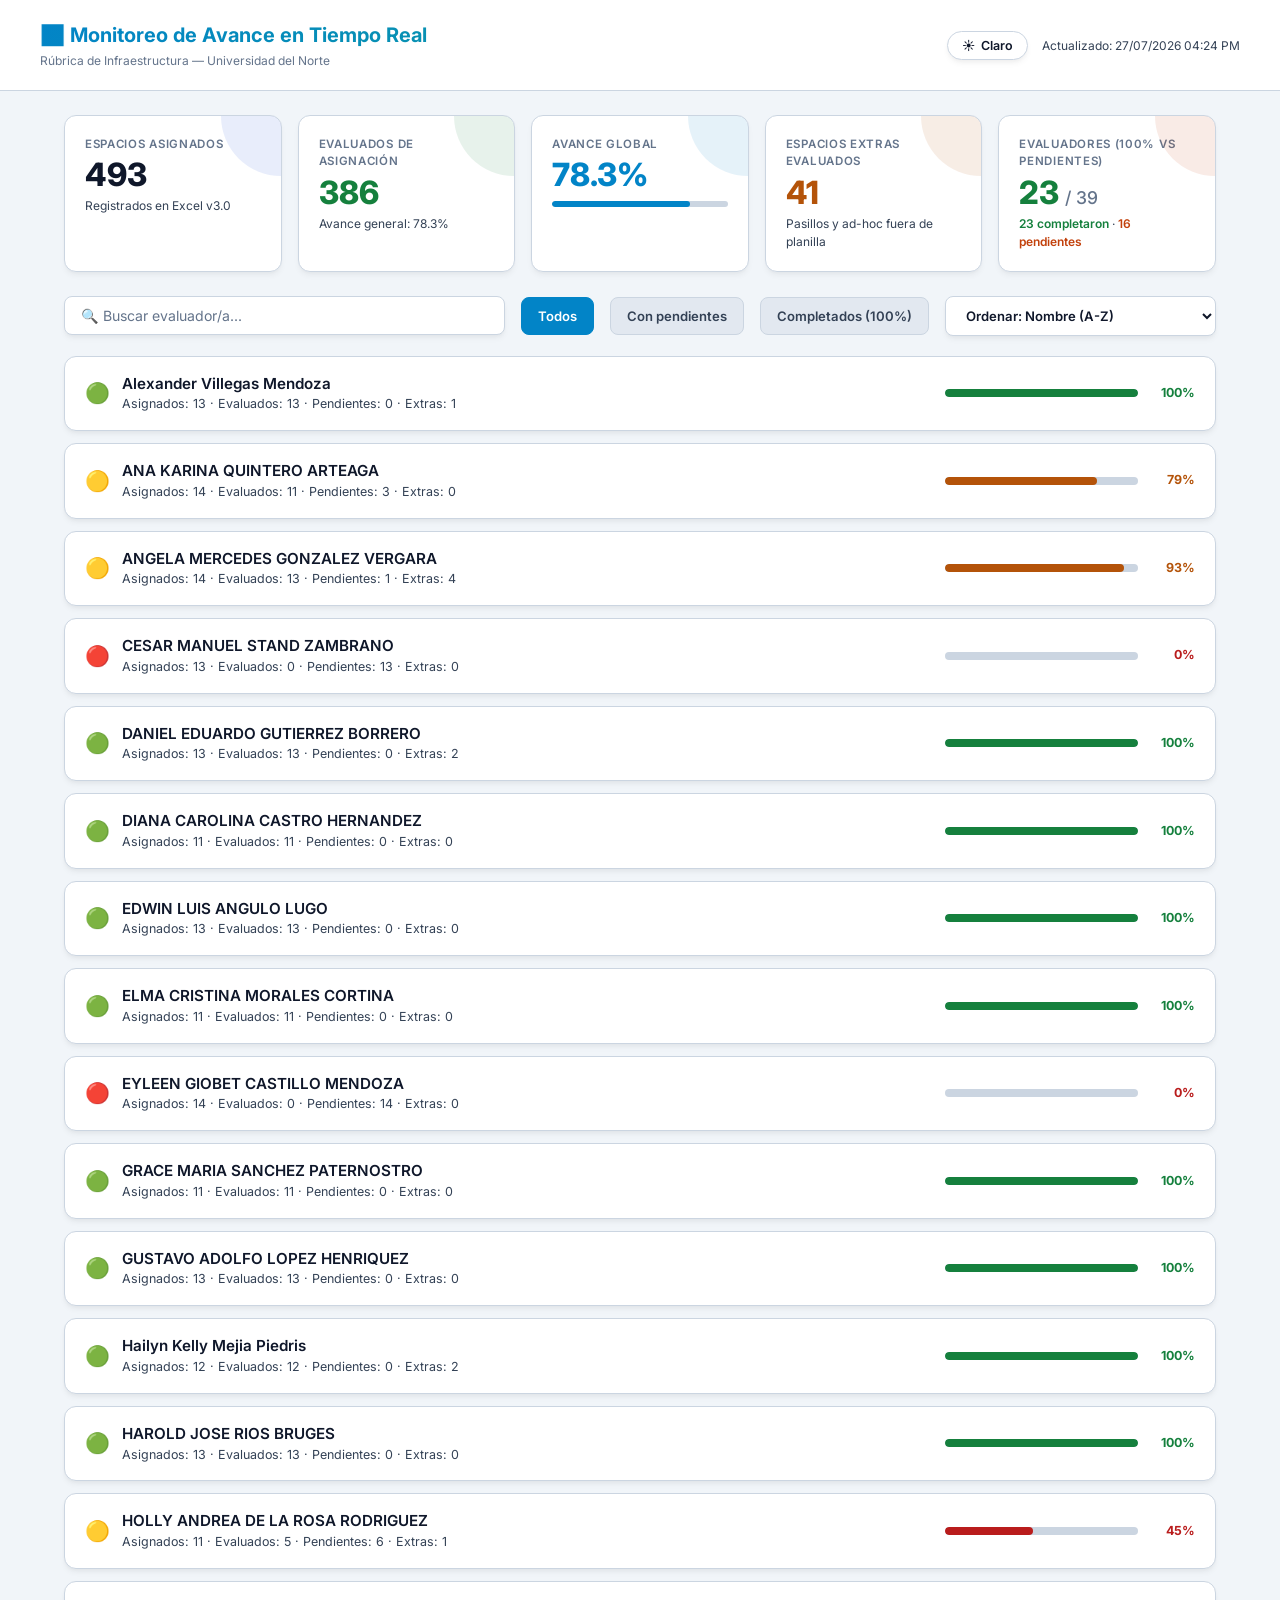
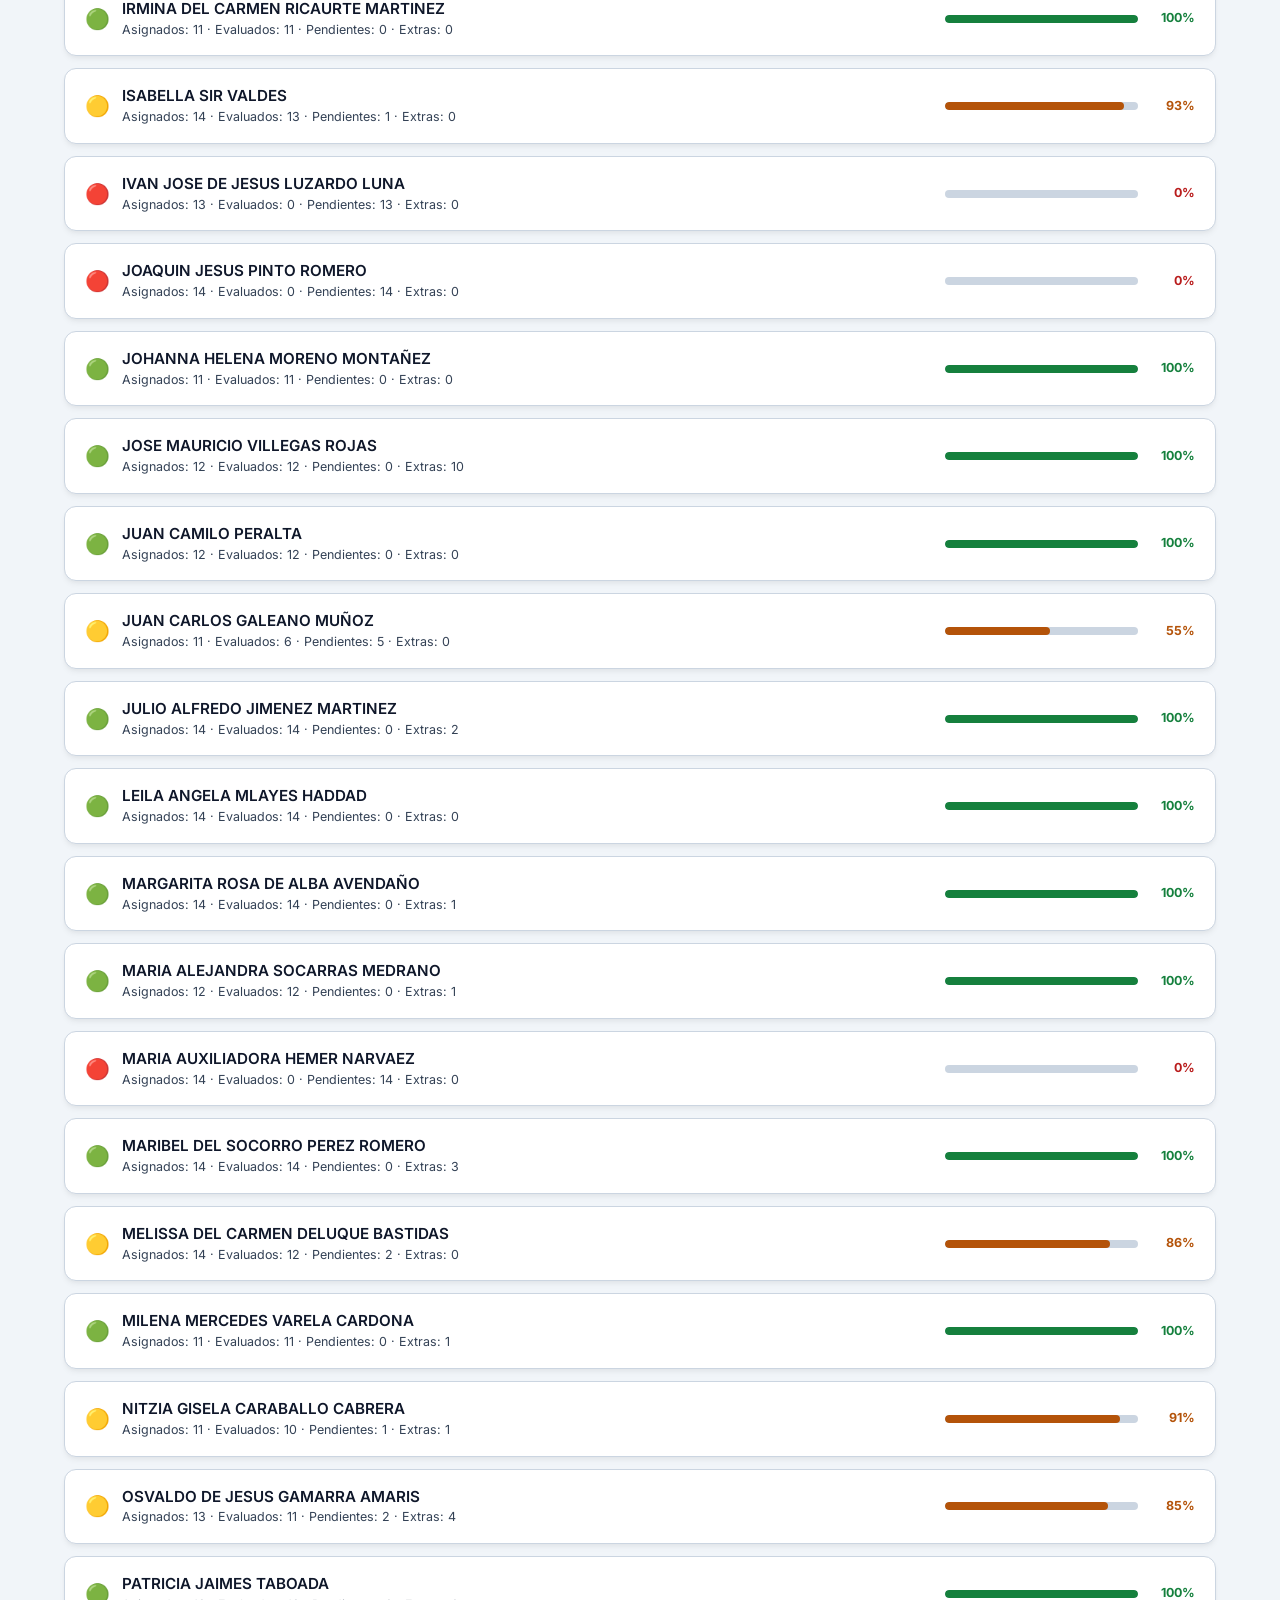
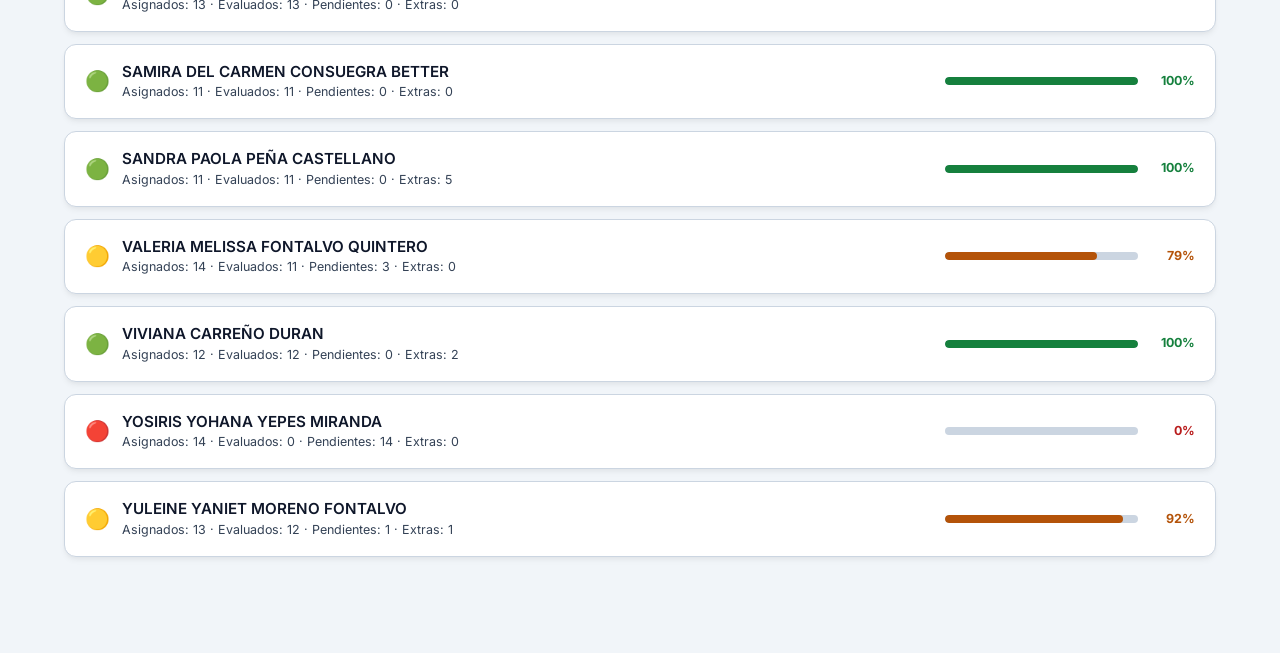
==== commit 687a001a: "feat: agregar pestaña de análisis cualitativo con nubes de palabras y oportunidades de mejora a repo" ====
--- a/avance_real.html
+++ b/avance_real.html
@@ -425,7 +425,7 @@
         <button id="themeToggleBtn" class="theme-toggle-btn" onclick="toggleTheme()" title="Cambiar tema claro / oscuro">
           <span id="themeIcon">🌙</span> <span id="themeLabel">Oscuro</span>
         </button>
-        <p style="text-align: right; color: var(--text2);">Actualizado: 27/07/2026 03:20 PM</p>
+        <p style="text-align: right; color: var(--text2);">Actualizado: 27/07/2026 04:24 PM</p>
       </div>
     </div>
   </header>
@@ -441,28 +441,28 @@
       </div>
       <div class="stat-card">
         <div class="stat-label">Evaluados de Asignación</div>
-        <div class="stat-value" style="color: var(--green);">383</div>
-        <div class="stat-sub">Avance general: 77.7%</div>
+        <div class="stat-value" style="color: var(--green);">386</div>
+        <div class="stat-sub">Avance general: 78.3%</div>
         <div class="stat-accent" style="background:var(--green);"></div>
       </div>
       <div class="stat-card">
         <div class="stat-label">Avance Global</div>
-        <div class="stat-value" style="color: var(--accent);">77.7%</div>
+        <div class="stat-value" style="color: var(--accent);">78.3%</div>
         <div class="progress-bar-bg" style="margin-top:10px; height:6px;">
-          <div class="progress-bar-fill" style="width: 77.68762677484787%; background: var(--accent);"></div>
+          <div class="progress-bar-fill" style="width: 78.29614604462475%; background: var(--accent);"></div>
         </div>
         <div class="stat-accent" style="background:var(--accent);"></div>
       </div>
       <div class="stat-card">
         <div class="stat-label">Espacios Extras Evaluados</div>
-        <div class="stat-value" style="color: var(--yellow);">42</div>
+        <div class="stat-value" style="color: var(--yellow);">41</div>
         <div class="stat-sub">Pasillos y ad-hoc fuera de planilla</div>
         <div class="stat-accent" style="background:var(--yellow);"></div>
       </div>
       <div class="stat-card">
         <div class="stat-label">Evaluadores (100% vs Pendientes)</div>
-        <div class="stat-value" style="color: var(--green);">21 <span style="font-size: 1.1rem; color: var(--muted); font-weight: 500;">/ 39</span></div>
-        <div class="stat-sub"><span style="color: var(--green); font-weight: 600;">21 completaron</span> · <span style="color: var(--orange); font-weight: 600;">18 pendientes</span></div>
+        <div class="stat-value" style="color: var(--green);">23 <span style="font-size: 1.1rem; color: var(--muted); font-weight: 500;">/ 39</span></div>
+        <div class="stat-sub"><span style="color: var(--green); font-weight: 600;">23 completaron</span> · <span style="color: var(--orange); font-weight: 600;">16 pendientes</span></div>
         <div class="stat-accent" style="background:var(--orange);"></div>
       </div>
     </div>
@@ -486,7 +486,7 @@
   </main>
 
   <script>
-    const DATA = [{"name": "ANA KARINA QUINTERO ARTEAGA", "assigned_count": 14, "evaluated_count": 11, "pending_count": 3, "extra_count": 0, "progress_pct": 78.57142857142857, "done_list": [{"cod": "AUDITORIO", "nom": "Auditorio Marvel Moreno", "cat": "Auditorios/Salas de Eventos", "ed": "CAMPUS", "piso": "1", "fecha": "2026-07-22", "promedio": 4.75, "file": "evaluaciones_uninorte_2026-07-27 - Harold R_unificado.json"}, {"cod": "BATH21", "nom": "Baño Hombre BLOQI1 - Piso 1", "cat": "Baños", "ed": "BLOQI", "piso": "1", "fecha": "2026-07-17", "promedio": 4.75, "file": "evaluaciones_uninorte_2026-07-21 - Ana K Q.json"}, {"cod": "BATH22", "nom": "Baño Mujeres BLOQI1 - Piso 1", "cat": "Baños", "ed": "BLOQI", "piso": "1", "fecha": "2026-07-17", "promedio": 5, "file": "evaluaciones_uninorte_2026-07-21 - Ana K Q.json"}, {"cod": "BATH34", "nom": "Baño Mujeres BLOQK - Piso 1", "cat": "Baños", "ed": "BLOQK", "piso": "1", "fecha": "2026-07-15", "promedio": 3.25, "file": "evaluaciones_uninorte_2026-07-21 - Ana K Q.json"}, {"cod": "BATH36", "nom": "Baño Mujeres BLOQK - Piso 3", "cat": "Baños", "ed": "BLOQK", "piso": "3", "fecha": "2026-07-15", "promedio": 3.75, "file": "evaluaciones_uninorte_2026-07-21 - Ana K Q.json"}, {"cod": "BATH37", "nom": "Baño Mujeres BLOQK - Piso 4", "cat": "Baños", "ed": "BLOQK", "piso": "4", "fecha": "2026-07-15", "promedio": 3.75, "file": "evaluaciones_uninorte_2026-07-21 - Ana K Q.json"}, {"cod": "BATH38", "nom": "Baño Mujeres BLOQK - Piso 5", "cat": "Baños", "ed": "BLOQK", "piso": "5", "fecha": "2026-07-15", "promedio": 3.5, "file": "evaluaciones_uninorte_2026-07-21 - Ana K Q.json"}, {"cod": "BATH39", "nom": "Baño Mujeres BLOQK - Piso 6", "cat": "Baños", "ed": "BLOQK", "piso": "6", "fecha": "2026-07-15", "promedio": 4.25, "file": "evaluaciones_uninorte_2026-07-21 - Ana K Q.json"}, {"cod": "BATH40", "nom": "Baño Mujeres BLOQK - Piso 7", "cat": "Baños", "ed": "BLOQK", "piso": "7", "fecha": "2026-07-15", "promedio": 4.25, "file": "evaluaciones_uninorte_2026-07-21 - Ana K Q.json"}, {"cod": "BATH41", "nom": "Baño Mujeres BLOQK - Piso 8", "cat": "Baños", "ed": "BLOQK", "piso": "8", "fecha": "2026-07-15", "promedio": 4, "file": "evaluaciones_uninorte_2026-07-21 - Ana K Q.json"}, {"cod": "BATH42", "nom": "Baño Mujeres BLOQK - Piso 9", "cat": "Baños", "ed": "BLOQK", "piso": "9", "fecha": "2026-07-15", "promedio": 4.5, "file": "evaluaciones_uninorte_2026-07-21 - Ana K Q.json"}], "pending_list": [{"cat": "bano", "cat_excel": "Baños", "ed": "BLOQI", "cod": "BATH23", "piso": "2", "nom": "Baño Hombres BLOQI4 - Piso 2", "ev": "ANA KARINA QUINTERO ARTEAGA"}, {"cat": "bano", "cat_excel": "Baños", "ed": "BLOQI", "cod": "BATH24", "piso": "2", "nom": "Baño Mujeres BLOQI4 - Piso 2", "ev": "ANA KARINA QUINTERO ARTEAGA"}, {"cat": "bano", "cat_excel": "Baños", "ed": "BLOQK", "cod": "BATH35", "piso": "2", "nom": "Baño Mujeres BLOQK - Piso 2", "ev": "ANA KARINA QUINTERO ARTEAGA"}], "extra_list": []}, {"name": "ANGELA MERCEDES GONZALEZ VERGARA", "assigned_count": 14, "evaluated_count": 13, "pending_count": 1, "extra_count": 4, "progress_pct": 92.85714285714286, "done_list": [{"cod": "32E", "nom": "Salón 32E", "cat": "Salón de clases", "ed": "BLOQE", "piso": "3", "fecha": "2026-07-17", "promedio": 5, "file": "evaluaciones_uninorte_2026-07-17 - Ángela G.json"}, {"cod": "11E", "nom": "Salón 11E", "cat": "Salón de clases", "ed": "BLOQE", "piso": "1", "fecha": "2026-07-17", "promedio": 4.71, "file": "evaluaciones_uninorte_2026-07-17 - Ángela G.json"}, {"cod": "33E", "nom": "Salón 33E", "cat": "Salón de clases", "ed": "BLOQE", "piso": "3", "fecha": "2026-07-17", "promedio": 5, "file": "evaluaciones_uninorte_2026-07-17 - Ángela G.json"}, {"cod": "22E", "nom": "Salón 22E", "cat": "Salón de clases", "ed": "BLOQE", "piso": "2", "fecha": "2026-07-17", "promedio": 4.86, "file": "evaluaciones_uninorte_2026-07-17 - Ángela G.json"}, {"cod": "23E", "nom": "Salón 23E", "cat": "Salón de clases", "ed": "BLOQE", "piso": "2", "fecha": "2026-07-17", "promedio": 4.57, "file": "evaluaciones_uninorte_2026-07-17 - Ángela G.json"}, {"cod": "12E", "nom": "Salón 12E", "cat": "Salón de clases", "ed": "BLOQE", "piso": "1", "fecha": "2026-07-17", "promedio": 5, "file": "evaluaciones_uninorte_2026-07-17 - Ángela G.json"}, {"cod": "24E", "nom": "Salón 24E", "cat": "Salón de clases", "ed": "BLOQE", "piso": "2", "fecha": "2026-07-17", "promedio": 4.71, "file": "evaluaciones_uninorte_2026-07-17 - Ángela G.json"}, {"cod": "25E", "nom": "Salón 25E", "cat": "Salón de clases", "ed": "BLOQE", "piso": "2", "fecha": "2026-07-17", "promedio": 5, "file": "evaluaciones_uninorte_2026-07-17 - Ángela G.json"}, {"cod": "LE-1", "nom": "Lab. Enfermedades Tropicales", "cat": "Laboratorios", "ed": "BLOQE", "piso": "", "fecha": "2026-07-17", "promedio": 3.6, "file": "evaluaciones_uninorte_2026-07-17 - Ángela G.json"}, {"cod": "LE-3_2", "nom": "Laboratorio de Morfología", "cat": "Laboratorios", "ed": "BLOQE", "piso": "", "fecha": "2026-07-17", "promedio": 5, "file": "evaluaciones_uninorte_2026-07-17 - Ángela G.json"}, {"cod": "LE-4", "nom": "Lab. de Enfermería", "cat": "Laboratorios", "ed": "BLOQE", "piso": "", "fecha": "2026-07-17", "promedio": 4.8, "file": "evaluaciones_uninorte_2026-07-17 - Ángela G.json"}, {"cod": "BATH07", "nom": "Baño Hombres BLOQE - Piso 1", "cat": "Baños", "ed": "BLOQE", "piso": "1", "fecha": "2026-07-15", "promedio": 4, "file": "evaluaciones_uninorte_2026-07-17 - Ángela G.json"}, {"cod": "BATH08", "nom": "Baño Mujeres BLOQE - Piso 2", "cat": "Baños", "ed": "BLOQE", "piso": "2", "fecha": "2026-07-15", "promedio": 4.25, "file": "evaluaciones_uninorte_2026-07-17 - Ángela G.json"}], "pending_list": [{"cat": "laboratorio", "cat_excel": "Laboratorios", "ed": "BLOQE", "cod": "LE-5", "piso": "", "nom": "Lab. de Psicología", "ev": "ANGELA MERCEDES GONZALEZ VERGARA"}], "extra_list": [{"cod": "PAS-03", "nom": "Pasillo 03", "cat": "Pasillo / Escalera / Área Común", "ed": "BLOQE", "piso": "Piso 3", "fecha": "2026-07-17", "promedio": 5, "file": "evaluaciones_uninorte_2026-07-17 - Ángela G.json"}, {"cod": "11E", "nom": "Salón 11E", "cat": "Salón de Clases", "ed": "BLOQE", "piso": "1", "fecha": "2026-07-17", "promedio": 4.14, "file": "evaluaciones_uninorte_2026-07-17 - Ángela G.json"}, {"cod": "PAS-01", "nom": "Pasillo Piso 1", "cat": "Pasillo / Escalera / Área Común", "ed": "", "piso": "Piso 1", "fecha": "2026-07-15", "promedio": 5, "file": "evaluaciones_uninorte_2026-07-17 - Ángela G.json"}, {"cod": "PAS-01", "nom": "Pasillo piso 1 Bloque E", "cat": "Pasillo / Escalera / Área Común", "ed": "BLOQE", "piso": "1", "fecha": "2026-07-15", "promedio": 5, "file": "evaluaciones_uninorte_2026-07-17 - Ángela G.json"}]}, {"name": "Alexander Villegas Mendoza", "assigned_count": 13, "evaluated_count": 13, "pending_count": 0, "extra_count": 1, "progress_pct": 100.0, "done_list": [{"cod": "5M", "nom": "Salón de clase música 5M", "cat": "Salón de clases", "ed": "BLOQM", "piso": "1", "fecha": "2026-07-16", "promedio": 4.2, "file": "evaluaciones_uninorte_2026-07-17 - Alexander V.json"}, {"cod": "4M", "nom": "4M", "cat": "Salón de clases", "ed": "BLOQM", "piso": "1", "fecha": "2026-07-16", "promedio": 4.14, "file": "evaluaciones_uninorte_2026-07-17 - Alexander V.json"}, {"cod": "1M", "nom": "1M", "cat": "Salón de clases", "ed": "BLOQM", "piso": "1", "fecha": "2026-07-16", "promedio": 4.43, "file": "evaluaciones_uninorte_2026-07-17 - Alexander V.json"}, {"cod": "2M", "nom": "2M", "cat": "Salón de clases", "ed": "BLOQM", "piso": "1", "fecha": "2026-07-16", "promedio": 4.86, "file": "evaluaciones_uninorte_2026-07-17 - Alexander V.json"}, {"cod": "3M", "nom": "3M", "cat": "Salón de clases", "ed": "BLOQM", "piso": "1", "fecha": "2026-07-16", "promedio": 4.57, "file": "evaluaciones_uninorte_2026-07-17 - Alexander V.json"}, {"cod": "BLD-M", "nom": "Edificio Bloque M", "cat": "Fachadas de Edificios", "ed": "BLOQM", "piso": "", "fecha": "2026-07-16", "promedio": 4.5, "file": "evaluaciones_uninorte_2026-07-17 - Alexander V.json"}, {"cod": "PISCINA", "nom": "Piscina", "cat": "Canchas Deportivas", "ed": "CAMPUS", "piso": "", "fecha": "2026-07-16", "promedio": 5, "file": "evaluaciones_uninorte_2026-07-17 - Alexander V.json"}, {"cod": "BATH43", "nom": "Baño Hombres BLOQM", "cat": "Baños", "ed": "BLOQM", "piso": "1", "fecha": "2026-07-16", "promedio": 4, "file": "evaluaciones_uninorte_2026-07-17 - Alexander V.json"}, {"cod": "BATH44", "nom": "Baño Hombres BLOQM", "cat": "Baños", "ed": "BLOQM", "piso": "1", "fecha": "2026-07-16", "promedio": 3.25, "file": "evaluaciones_uninorte_2026-07-17 - Alexander V.json"}, {"cod": "BATH45", "nom": "Baño Hombres BLOQM", "cat": "Baños", "ed": "BLOQM", "piso": "1", "fecha": "2026-07-16", "promedio": 4.5, "file": "evaluaciones_uninorte_2026-07-17 - Alexander V.json"}, {"cod": "BATH46", "nom": "Baño Mujeres BLOQM", "cat": "Baños", "ed": "BLOQM", "piso": "1", "fecha": "2026-07-17", "promedio": 3.75, "file": "evaluaciones_uninorte_2026-07-17 - Alexander V.json"}, {"cod": "BATH47", "nom": "Baño Mujeres BLOQM", "cat": "Baños", "ed": "BLOQM", "piso": "1", "fecha": "2026-07-17", "promedio": 3.25, "file": "evaluaciones_uninorte_2026-07-17 - Alexander V.json"}, {"cod": "BATH48", "nom": "Baño Mujeres BLOQM", "cat": "Baños", "ed": "BLOQM", "piso": "1", "fecha": "2026-07-17", "promedio": 4.5, "file": "evaluaciones_uninorte_2026-07-17 - Alexander V.json"}], "pending_list": [], "extra_list": [{"cod": "BLD-M", "nom": "Edificio Bloque M", "cat": "Fachada de Edificio", "ed": "BLOQM", "piso": "", "fecha": "2026-07-16", "promedio": 3.5, "file": "evaluaciones_uninorte_2026-07-17 - Alexander V.json"}]}, {"name": "CESAR MANUEL STAND ZAMBRANO", "assigned_count": 13, "evaluated_count": 0, "pending_count": 13, "extra_count": 0, "progress_pct": 0.0, "done_list": [], "pending_list": [{"cat": "laboratorio", "cat_excel": "Laboratorios", "ed": "BLOQK", "cod": "6-4L", "piso": "6", "nom": "Lab Termo Fluidos", "ev": "CESAR MANUEL STAND ZAMBRANO"}, {"cat": "laboratorio", "cat_excel": "Laboratorios", "ed": "BLOQK", "cod": "6-5L", "piso": "6", "nom": "Lab. Biocombustible", "ev": "CESAR MANUEL STAND ZAMBRANO"}, {"cat": "laboratorio", "cat_excel": "Laboratorios", "ed": "BLOQK", "cod": "6-6L", "piso": "6", "nom": "Lab. de Biotecnología", "ev": "CESAR MANUEL STAND ZAMBRANO"}, {"cat": "laboratorio", "cat_excel": "Laboratorios", "ed": "BLOQK", "cod": "6-8L", "piso": "6", "nom": "Laboratorio de Mecatronica", "ev": "CESAR MANUEL STAND ZAMBRANO"}, {"cat": "laboratorio", "cat_excel": "Laboratorios", "ed": "BLOQK", "cod": "6-9L", "piso": "6", "nom": "Lab. Mecánica de Máquinas y Diseños", "ev": "CESAR MANUEL STAND ZAMBRANO"}, {"cat": "laboratorio", "cat_excel": "Laboratorios", "ed": "BLOQK", "cod": "S1-10L", "piso": "S", "nom": "Lab. de Soldadura", "ev": "CESAR MANUEL STAND ZAMBRANO"}, {"cat": "laboratorio", "cat_excel": "Laboratorios", "ed": "BLOQK", "cod": "S1-11L", "piso": "S", "nom": "Lab. Geotecnia y Materiales Constr.", "ev": "CESAR MANUEL STAND ZAMBRANO"}, {"cat": "laboratorio", "cat_excel": "Laboratorios", "ed": "BLOQK", "cod": "S1-4L", "piso": "S", "nom": "Lab. Metalografía", "ev": "CESAR MANUEL STAND ZAMBRANO"}, {"cat": "laboratorio", "cat_excel": "Laboratorios", "ed": "BLOQK", "cod": "S1-5L", "piso": "S", "nom": "Lab. de Ensayos de Materiales", "ev": "CESAR MANUEL STAND ZAMBRANO"}, {"cat": "laboratorio", "cat_excel": "Laboratorios", "ed": "BLOQK", "cod": "S1-6L", "piso": "S", "nom": "Lab. de Prototipos", "ev": "CESAR MANUEL STAND ZAMBRANO"}, {"cat": "laboratorio", "cat_excel": "Laboratorios", "ed": "BLOQK", "cod": "S1-7L", "piso": "S", "nom": "Lab. Centro de Mediciones y Coordenadas", "ev": "CESAR MANUEL STAND ZAMBRANO"}, {"cat": "laboratorio", "cat_excel": "Laboratorios", "ed": "BLOQK", "cod": "S1-8L", "piso": "S", "nom": "Lab. de Manufactura", "ev": "CESAR MANUEL STAND ZAMBRANO"}, {"cat": "laboratorio", "cat_excel": "Laboratorios", "ed": "BLOQK", "cod": "S1-9L", "piso": "S", "nom": "Lab. de Materiales De Ingeniería", "ev": "CESAR MANUEL STAND ZAMBRANO"}], "extra_list": []}, {"name": "DANIEL EDUARDO GUTIERREZ BORRERO", "assigned_count": 13, "evaluated_count": 13, "pending_count": 0, "extra_count": 2, "progress_pct": 100.0, "done_list": [{"cod": "SAL_PROYECCION", "nom": "Salón Gabriel García Márquez", "cat": "Auditorios/Salas de Eventos", "ed": "CAMPUS", "piso": "1", "fecha": "2026-07-27", "promedio": 5, "file": "evaluaciones_uninorte_2026-07-27 - Daniel G.json"}, {"cod": "BATH49", "nom": "Baño Hombres BLOQJ - Piso 1", "cat": "Baños", "ed": "BLOQJ", "piso": "1", "fecha": "2026-07-16", "promedio": 3, "file": "evaluaciones_uninorte_2026-07-27 - Daniel G.json"}, {"cod": "BATH59", "nom": "Baño Mujeres BLOQJ - Piso 1", "cat": "Baños", "ed": "BLOQJ", "piso": "1", "fecha": "2026-07-16", "promedio": 5, "file": "evaluaciones_uninorte_2026-07-27 - Daniel G.json"}, {"cod": "BATH50", "nom": "Baño Hombres BLOQJ - Piso 2", "cat": "Baños", "ed": "BLOQJ", "piso": "2", "fecha": "2026-07-21", "promedio": 4.33, "file": "evaluaciones_uninorte_2026-07-27 - Daniel G.json"}, {"cod": "BATH60", "nom": "Baño Mujeres BLOQJ - Piso 2", "cat": "Baños", "ed": "BLOQJ", "piso": "2", "fecha": "2026-07-21", "promedio": 4.33, "file": "evaluaciones_uninorte_2026-07-27 - Daniel G.json"}, {"cod": "BATH51", "nom": "Baño Hombres BLOQJ - Piso 3", "cat": "Baños", "ed": "BLOQJ", "piso": "3", "fecha": "2026-07-21", "promedio": 4, "file": "evaluaciones_uninorte_2026-07-27 - Daniel G.json"}, {"cod": "BATH61", "nom": "Baño Mujeres BLOQJ - Piso 3", "cat": "Baños", "ed": "BLOQJ", "piso": "3", "fecha": "2026-07-21", "promedio": 5, "file": "evaluaciones_uninorte_2026-07-27 - Daniel G.json"}, {"cod": "BATH52", "nom": "Baño Hombres BLOQJ - Piso 4", "cat": "Baños", "ed": "BLOQJ", "piso": "4", "fecha": "2026-07-21", "promedio": 5, "file": "evaluaciones_uninorte_2026-07-27 - Daniel G.json"}, {"cod": "BATH62", "nom": "Baño Mujeres BLOQJ - Piso 4", "cat": "Baños", "ed": "BLOQJ", "piso": "4", "fecha": "2026-07-21", "promedio": 3.33, "file": "evaluaciones_uninorte_2026-07-27 - Daniel G.json"}, {"cod": "BATH53", "nom": "Baño Hombres BLOQJ - Piso 5", "cat": "Baños", "ed": "BLOQJ", "piso": "5", "fecha": "2026-07-21", "promedio": 4, "file": "evaluaciones_uninorte_2026-07-27 - Daniel G.json"}, {"cod": "BATH63", "nom": "Baño Mujeres BLOQJ - Piso 5", "cat": "Baños", "ed": "BLOQJ", "piso": "5", "fecha": "2026-07-21", "promedio": 5, "file": "evaluaciones_uninorte_2026-07-27 - Daniel G.json"}, {"cod": "BATH54", "nom": "Baño Hombres BLOQJ - Piso 6", "cat": "Baños", "ed": "BLOQJ", "piso": "6", "fecha": "2026-07-21", "promedio": 4.67, "file": "evaluaciones_uninorte_2026-07-27 - Daniel G.json"}, {"cod": "BATH64", "nom": "Baño Mujeres BLOQJ - Piso 6", "cat": "Baños", "ed": "BLOQJ", "piso": "6", "fecha": "2026-07-21", "promedio": 4.33, "file": "evaluaciones_uninorte_2026-07-27 - Daniel G.json"}], "pending_list": [], "extra_list": [{"cod": "Escaleras SS", "nom": "Rampas bloque J", "cat": "Pasillo / Escalera / Área Común", "ed": "BLOQJ", "piso": "SS", "fecha": "2026-07-21", "promedio": 4.33, "file": "evaluaciones_uninorte_2026-07-27 - Daniel G.json"}, {"cod": "PAS-06", "nom": "Pasillo psio 6", "cat": "Pasillo / Escalera / Área Común", "ed": "BLOQJ", "piso": "6", "fecha": "2026-07-21", "promedio": 4.5, "file": "evaluaciones_uninorte_2026-07-27 - Daniel G.json"}]}, {"name": "DIANA CAROLINA CASTRO HERNANDEZ", "assigned_count": 11, "evaluated_count": 11, "pending_count": 0, "extra_count": 0, "progress_pct": 100.0, "done_list": [{"cod": "25D", "nom": "Salón 25D", "cat": "Salón de clases", "ed": "BLOQD", "piso": "2", "fecha": "2026-07-17", "promedio": 4.14, "file": "evaluaciones_uninorte_2026-07-17 - Diana C.json"}, {"cod": "24D", "nom": "Salón 24D", "cat": "Salón de clases", "ed": "BLOQD", "piso": "2", "fecha": "2026-07-17", "promedio": 3.83, "file": "evaluaciones_uninorte_2026-07-17 - Diana C.json"}, {"cod": "23D", "nom": "Salón 23D", "cat": "Salón de clases", "ed": "BLOQD", "piso": "2", "fecha": "2026-07-17", "promedio": 3.86, "file": "evaluaciones_uninorte_2026-07-17 - Diana C.json"}, {"cod": "31D", "nom": "Salón 31D", "cat": "Salón de clases", "ed": "BLOQD", "piso": "3", "fecha": "2026-07-17", "promedio": 3.71, "file": "evaluaciones_uninorte_2026-07-17 - Diana C.json"}, {"cod": "22D", "nom": "Salón 22D", "cat": "Salón de clases", "ed": "BLOQD", "piso": "2", "fecha": "2026-07-17", "promedio": 3.71, "file": "evaluaciones_uninorte_2026-07-17 - Diana C.json"}, {"cod": "SIN2", "nom": "Sala de Internet 2", "cat": "Salas de Computadores", "ed": "BLOQD", "piso": "", "fecha": "2026-07-17", "promedio": 3.67, "file": "evaluaciones_uninorte_2026-07-17 - Diana C.json"}, {"cod": "SDU4", "nom": "Sala de Usuarios No. 4", "cat": "Salas de Computadores", "ed": "BLOQD", "piso": "3", "fecha": "2026-07-17", "promedio": 4, "file": "evaluaciones_uninorte_2026-07-17 - Diana C.json"}, {"cod": "21D", "nom": "Salón 21D", "cat": "Laboratorios", "ed": "BLOQD", "piso": "2", "fecha": "2026-07-17", "promedio": 4.2, "file": "evaluaciones_uninorte_2026-07-17 - Diana C.json"}, {"cod": "LD1", "nom": "Laboratorio de economia experimental", "cat": "Laboratorios", "ed": "BLOQD", "piso": "S", "fecha": "2026-07-17", "promedio": 5, "file": "evaluaciones_uninorte_2026-07-17 - Diana C.json"}, {"cod": "BLD-D", "nom": "Edificio Bloque D", "cat": "Fachadas de Edificios", "ed": "BLOQD", "piso": "", "fecha": "2026-07-17", "promedio": 4.5, "file": "evaluaciones_uninorte_2026-07-17 - Diana C.json"}, {"cod": "SAES03", "nom": "Sala de Estudio BLOQD", "cat": "Bibliotecas / Salas de Estudio", "ed": "BLOQD", "piso": "1", "fecha": "2026-07-17", "promedio": 4.33, "file": "evaluaciones_uninorte_2026-07-17 - Diana C.json"}], "pending_list": [], "extra_list": []}, {"name": "EDWIN LUIS ANGULO LUGO", "assigned_count": 13, "evaluated_count": 13, "pending_count": 0, "extra_count": 0, "progress_pct": 100.0, "done_list": [{"cod": "SAL1", "nom": "Salón De Música No.1.", "cat": "Salón de clases", "ed": "COLIS", "piso": "1", "fecha": "2026-07-14", "promedio": 4.57, "file": "evaluaciones_uninorte_2026-07-17 - Edwin A.json"}, {"cod": "BLD-COLIS", "nom": "Coliseo", "cat": "Fachadas de Edificios", "ed": "COLIS", "piso": "", "fecha": "2026-07-16", "promedio": 4, "file": "evaluaciones_uninorte_2026-07-17 - Edwin A.json"}, {"cod": "CAMP-FIELD02", "nom": "Cancha Multiple cubierta", "cat": "Canchas Deportivas", "ed": "CAMPUS", "piso": "", "fecha": "2026-07-16", "promedio": 2.75, "file": "evaluaciones_uninorte_2026-07-17 - Edwin A.json"}, {"cod": "CAMP-FIELD03", "nom": "Cancha de raquetball 1", "cat": "Canchas Deportivas", "ed": "CAMPUS", "piso": "", "fecha": "2026-07-16", "promedio": 3.75, "file": "evaluaciones_uninorte_2026-07-17 - Edwin A.json"}, {"cod": "CAMP-FIELD04", "nom": "Cancha de raquetball 2", "cat": "Canchas Deportivas", "ed": "CAMPUS", "piso": "", "fecha": "2026-07-16", "promedio": 3.75, "file": "evaluaciones_uninorte_2026-07-17 - Edwin A.json"}, {"cod": "CAMP-FIELD05", "nom": "Cancha de raquetball 3", "cat": "Canchas Deportivas", "ed": "CAMPUS", "piso": "", "fecha": "2026-07-16", "promedio": 3.67, "file": "evaluaciones_uninorte_2026-07-17 - Edwin A.json"}, {"cod": "CAMP-FIELD06", "nom": "Cancha fútbol", "cat": "Canchas Deportivas", "ed": "CAMPUS", "piso": "", "fecha": "2026-07-16", "promedio": 3.5, "file": "evaluaciones_uninorte_2026-07-17 - Edwin A.json"}, {"cod": "CAMP-FIELD07", "nom": "Cancha Tenis 1", "cat": "Canchas Deportivas", "ed": "CAMPUS", "piso": "", "fecha": "2026-07-16", "promedio": 4.5, "file": "evaluaciones_uninorte_2026-07-17 - Edwin A.json"}, {"cod": "CAMP-FIELD08", "nom": "Cancha Tenis 2", "cat": "Canchas Deportivas", "ed": "CAMPUS", "piso": "", "fecha": "2026-07-16", "promedio": 3.75, "file": "evaluaciones_uninorte_2026-07-17 - Edwin A.json"}, {"cod": "CAMP-FIELD09", "nom": "Cancha Multiple 1", "cat": "Canchas Deportivas", "ed": "CAMPUS", "piso": "", "fecha": "2026-07-16", "promedio": 3.33, "file": "evaluaciones_uninorte_2026-07-17 - Edwin A.json"}, {"cod": "CAMP-FIELD10", "nom": "Cancha Multiple 2", "cat": "Canchas Deportivas", "ed": "CAMPUS", "piso": "", "fecha": "2026-07-16", "promedio": 4, "file": "evaluaciones_uninorte_2026-07-17 - Edwin A.json"}, {"cod": "CAMP-FIELD11", "nom": "Cancha fútbol sintético", "cat": "Canchas Deportivas", "ed": "CAMPUS", "piso": "", "fecha": "2026-07-16", "promedio": 3.25, "file": "evaluaciones_uninorte_2026-07-17 - Edwin A.json"}, {"cod": "CSEO-FIELD01", "nom": "Cancha Deportiva", "cat": "Canchas Deportivas", "ed": "COLIS", "piso": "", "fecha": "2026-07-16", "promedio": 4, "file": "evaluaciones_uninorte_2026-07-17 - Edwin A.json"}], "pending_list": [], "extra_list": []}, {"name": "ELMA CRISTINA MORALES CORTINA", "assigned_count": 11, "evaluated_count": 11, "pending_count": 0, "extra_count": 0, "progress_pct": 100.0, "done_list": [{"cod": "14J", "nom": "Salon de clases 14J", "cat": "Salón de clases", "ed": "BLOQJ1", "piso": "1", "fecha": "2026-07-16", "promedio": 5, "file": "evaluaciones_uninorte_2026-07-16-Elma Morales.json"}, {"cod": "17J", "nom": "Salon de clases 17J", "cat": "Salón de clases", "ed": "BLOQJ1", "piso": "1", "fecha": "2026-07-16", "promedio": 5, "file": "evaluaciones_uninorte_2026-07-16-Elma Morales.json"}, {"cod": "16J", "nom": "Salon de clases 16J", "cat": "Salón de clases", "ed": "BLOQJ1", "piso": "1", "fecha": "2026-07-16", "promedio": 4.71, "file": "evaluaciones_uninorte_2026-07-16-Elma Morales.json"}, {"cod": "15J", "nom": "Salon de clases 15J", "cat": "Salón de clases", "ed": "BLOQJ1", "piso": "1", "fecha": "2026-07-16", "promedio": 5, "file": "evaluaciones_uninorte_2026-07-16-Elma Morales.json"}, {"cod": "18J", "nom": "Salon de clases 18J", "cat": "Salón de clases", "ed": "BLOQJ1", "piso": "1", "fecha": "2026-07-16", "promedio": 5, "file": "evaluaciones_uninorte_2026-07-16-Elma Morales.json"}, {"cod": "3L-10", "nom": "Salón 3L-10", "cat": "Laboratorios", "ed": "1L6", "piso": "1", "fecha": "2026-07-16", "promedio": 5, "file": "evaluaciones_uninorte_2026-07-16-Elma Morales.json"}, {"cod": "3L-11", "nom": "Salón 3L-11", "cat": "Laboratorios", "ed": "1L6", "piso": "1", "fecha": "2026-07-16", "promedio": 5, "file": "evaluaciones_uninorte_2026-07-16-Elma Morales.json"}, {"cod": "J-CAMPUS03", "nom": "Jardín de alrededor de comedor funcionarios", "cat": "Jardines y Zonas Verdes", "ed": "CAMPUS", "piso": "", "fecha": "2026-07-16", "promedio": 5, "file": "evaluaciones_uninorte_2026-07-16-Elma Morales.json"}, {"cod": "J-CAMPUS08", "nom": "Jardín administrativo 2", "cat": "Jardines y Zonas Verdes", "ed": "CAMPUS", "piso": "", "fecha": "2026-07-16", "promedio": 5, "file": "evaluaciones_uninorte_2026-07-16-Elma Morales.json"}, {"cod": "ZOEST01", "nom": "Zona de Estudiantes - Bambú 1", "cat": "Bibliotecas / Salas de Estudio", "ed": "CAMPUS", "piso": "1", "fecha": "2026-07-16", "promedio": 4.25, "file": "evaluaciones_uninorte_2026-07-16-Elma Morales.json"}, {"cod": "ZOEST02", "nom": "Zona de Estudiantes - Bambú 2", "cat": "Bibliotecas / Salas de Estudio", "ed": "CAMPUS", "piso": "1", "fecha": "2026-07-16", "promedio": 4.25, "file": "evaluaciones_uninorte_2026-07-16-Elma Morales.json"}], "pending_list": [], "extra_list": []}, {"name": "EYLEEN GIOBET CASTILLO MENDOZA", "assigned_count": 14, "evaluated_count": 0, "pending_count": 14, "extra_count": 0, "progress_pct": 0.0, "done_list": [], "pending_list": [{"cat": "salon", "cat_excel": "Salón de clases", "ed": "BLOI4", "cod": "I4-12", "piso": "1", "nom": "Salón I4-12", "ev": "EYLEEN GIOBET CASTILLO MENDOZA"}, {"cat": "salon", "cat_excel": "Salón de clases", "ed": "BLOI4", "cod": "I4-25", "piso": "2", "nom": "Salón I4-25", "ev": "EYLEEN GIOBET CASTILLO MENDOZA"}, {"cat": "salon", "cat_excel": "Salón de clases", "ed": "BLOI4", "cod": "I4-13", "piso": "1", "nom": "Salón I4-13", "ev": "EYLEEN GIOBET CASTILLO MENDOZA"}, {"cat": "salon", "cat_excel": "Salón de clases", "ed": "BLOI4", "cod": "I4-11", "piso": "1", "nom": "Salón I4-11", "ev": "EYLEEN GIOBET CASTILLO MENDOZA"}, {"cat": "salon", "cat_excel": "Salón de clases", "ed": "BLOI4", "cod": "I4-21", "piso": "2", "nom": "Salón I4-21", "ev": "EYLEEN GIOBET CASTILLO MENDOZA"}, {"cat": "salon", "cat_excel": "Salón de clases", "ed": "BLOI4", "cod": "I4-15", "piso": "1", "nom": "Salón I4-15", "ev": "EYLEEN GIOBET CASTILLO MENDOZA"}, {"cat": "salon", "cat_excel": "Salón de clases", "ed": "BLOI4", "cod": "I4-28", "piso": "2", "nom": "Salón I4-28", "ev": "EYLEEN GIOBET CASTILLO MENDOZA"}, {"cat": "salon", "cat_excel": "Salón de clases", "ed": "BLOI4", "cod": "I4-22", "piso": "2", "nom": "Salón I4-22", "ev": "EYLEEN GIOBET CASTILLO MENDOZA"}, {"cat": "salon", "cat_excel": "Salón de clases", "ed": "BLOI4", "cod": "I4-14", "piso": "1", "nom": "Salón I4-14", "ev": "EYLEEN GIOBET CASTILLO MENDOZA"}, {"cat": "salon", "cat_excel": "Salón de clases", "ed": "BLOI4", "cod": "I4-23", "piso": "2", "nom": "Salón I4-23", "ev": "EYLEEN GIOBET CASTILLO MENDOZA"}, {"cat": "salon", "cat_excel": "Salón de clases", "ed": "BLOI4", "cod": "I4-27", "piso": "2", "nom": "Salón I4-27", "ev": "EYLEEN GIOBET CASTILLO MENDOZA"}, {"cat": "salon", "cat_excel": "Salón de clases", "ed": "BLOI4", "cod": "I4-26", "piso": "2", "nom": "Salón I4-26", "ev": "EYLEEN GIOBET CASTILLO MENDOZA"}, {"cat": "salon", "cat_excel": "Salón de clases", "ed": "BLOI4", "cod": "I4-24", "piso": "2", "nom": "Salón I4-24", "ev": "EYLEEN GIOBET CASTILLO MENDOZA"}, {"cat": "laboratorio", "cat_excel": "Laboratorios", "ed": "BLOI4", "cod": "LI4-4", "piso": "1", "nom": "Lab. LI4-4", "ev": "EYLEEN GIOBET CASTILLO MENDOZA"}], "extra_list": []}, {"name": "GRACE MARIA SANCHEZ PATERNOSTRO", "assigned_count": 11, "evaluated_count": 11, "pending_count": 0, "extra_count": 0, "progress_pct": 100.0, "done_list": [{"cod": "BLB2", "nom": "Biblab 2", "cat": "Salas de Computadores", "ed": "BKCP", "piso": "1", "fecha": "2026-07-16", "promedio": 4, "file": "evaluaciones_uninorte_2026-07-16-BKCP.json"}, {"cod": "BLB1", "nom": "Biblab 1", "cat": "Salas de Computadores", "ed": "BKCP", "piso": "1", "fecha": "2026-07-16", "promedio": 4.33, "file": "evaluaciones_uninorte_2026-07-16-BKCP.json"}, {"cod": "BLD-BKCP", "nom": "Biblioteca Karl C. Parrish Jr.", "cat": "Fachadas de Edificios", "ed": "BKCP", "piso": "", "fecha": "2026-07-16", "promedio": 2.5, "file": "evaluaciones_uninorte_2026-07-16-BKCP.json"}, {"cod": "SAES11", "nom": "Sala de Estudio BKCP", "cat": "Bibliotecas / Salas de Estudio", "ed": "BKCP", "piso": "S", "fecha": "2026-07-16", "promedio": 4, "file": "evaluaciones_uninorte_2026-07-16-BKCP.json"}, {"cod": "SAES12", "nom": "Sala de Estudio BKCP", "cat": "Bibliotecas / Salas de Estudio", "ed": "BKCP", "piso": "1", "fecha": "2026-07-16", "promedio": 4, "file": "evaluaciones_uninorte_2026-07-16-BKCP.json"}, {"cod": "SAES13", "nom": "Sala de Estudio BKCP", "cat": "Bibliotecas / Salas de Estudio", "ed": "BKCP", "piso": "2", "fecha": "2026-07-16", "promedio": 3.33, "file": "evaluaciones_uninorte_2026-07-16-BKCP.json"}, {"cod": "SAES14", "nom": "Sala de Estudio BKCP", "cat": "Bibliotecas / Salas de Estudio", "ed": "BKCP", "piso": "3", "fecha": "2026-07-16", "promedio": 4, "file": "evaluaciones_uninorte_2026-07-16-BKCP.json"}, {"cod": "SAES15", "nom": "Sala de Estudio BKCP", "cat": "Bibliotecas / Salas de Estudio", "ed": "BKCP", "piso": "4", "fecha": "2026-07-16", "promedio": 3, "file": "evaluaciones_uninorte_2026-07-16-BKCP.json"}, {"cod": "BATH92", "nom": "Baño Mujeres Biblioteca - Piso 1", "cat": "Baños", "ed": "BKCP", "piso": "S", "fecha": "2026-07-16", "promedio": 3.5, "file": "evaluaciones_uninorte_2026-07-16-BKCP.json"}, {"cod": "BATH93", "nom": "Baño Mujeres Biblioteca - Piso 2", "cat": "Baños", "ed": "BKCP", "piso": "1", "fecha": "2026-07-16", "promedio": 3.75, "file": "evaluaciones_uninorte_2026-07-16-BKCP.json"}, {"cod": "BATH94", "nom": "Baño Mujeres Biblioteca - Piso 3", "cat": "Baños", "ed": "BKCP", "piso": "2", "fecha": "2026-07-16", "promedio": 4, "file": "evaluaciones_uninorte_2026-07-16-BKCP.json"}], "pending_list": [], "extra_list": []}, {"name": "GUSTAVO ADOLFO LOPEZ HENRIQUEZ", "assigned_count": 13, "evaluated_count": 13, "pending_count": 0, "extra_count": 0, "progress_pct": 100.0, "done_list": [{"cod": "1L6-11", "nom": "Lab. de Desarrollo de modelos y prototipos", "cat": "Laboratorios", "ed": "1L6", "piso": "1", "fecha": "2026-07-15", "promedio": 2.8, "file": "evaluaciones_uninorte_2026-07-16 - Gustavo López.json"}, {"cod": "1L6-21", "nom": "Sala de Diseño Estudiantes", "cat": "Laboratorios", "ed": "1L6", "piso": "2", "fecha": "2026-07-15", "promedio": 4, "file": "evaluaciones_uninorte_2026-07-16 - Gustavo López.json"}, {"cod": "1L6-22", "nom": "Sala Diseño de Estudiantes", "cat": "Laboratorios", "ed": "1L6", "piso": "2", "fecha": "2026-07-15", "promedio": 3.6, "file": "evaluaciones_uninorte_2026-07-16 - Gustavo López.json"}, {"cod": "1L6-31", "nom": "Lab. de Sistemas Digitales", "cat": "Laboratorios", "ed": "1L6", "piso": "3", "fecha": "2026-07-15", "promedio": 4.4, "file": "evaluaciones_uninorte_2026-07-16 - Gustavo López.json"}, {"cod": "1L6-32", "nom": "Sala 2 Investigación y Desarrollo", "cat": "Laboratorios", "ed": "1L6", "piso": "3", "fecha": "2026-07-15", "promedio": 4.8, "file": "evaluaciones_uninorte_2026-07-16 - Gustavo López.json"}, {"cod": "1L6-33", "nom": "Sala 3 Investigación y Desarrollo", "cat": "Laboratorios", "ed": "1L6", "piso": "3", "fecha": "2026-07-15", "promedio": 3.6, "file": "evaluaciones_uninorte_2026-07-16 - Gustavo López.json"}, {"cod": "1L6-34", "nom": "Sala 4 Investigación y Desarrollo", "cat": "Laboratorios", "ed": "1L6", "piso": "3", "fecha": "2026-07-15", "promedio": 4.4, "file": "evaluaciones_uninorte_2026-07-16 - Gustavo López.json"}, {"cod": "1L6-35", "nom": "Sala 5 Investigación - Lab.Telemática", "cat": "Laboratorios", "ed": "1L6", "piso": "3", "fecha": "2026-07-15", "promedio": 3.6, "file": "evaluaciones_uninorte_2026-07-16 - Gustavo López.json"}, {"cod": "1L6-36", "nom": "Sala 6 Investigación y Desarrollo", "cat": "Laboratorios", "ed": "1L6", "piso": "3", "fecha": "2026-07-15", "promedio": 4.6, "file": "evaluaciones_uninorte_2026-07-16 - Gustavo López.json"}, {"cod": "1L6-37", "nom": "Sala 7 Investigación y Desarrollo", "cat": "Laboratorios", "ed": "1L6", "piso": "3", "fecha": "2026-07-15", "promedio": 4.4, "file": "evaluaciones_uninorte_2026-07-16 - Gustavo López.json"}, {"cod": "1L6-38", "nom": "Sala 8 Investigación y Desarrollo", "cat": "Laboratorios", "ed": "1L6", "piso": "3", "fecha": "2026-07-15", "promedio": 4, "file": "evaluaciones_uninorte_2026-07-16 - Gustavo López.json"}, {"cod": "1L6-39", "nom": "Sala 9 Investigación y Desarrollo", "cat": "Laboratorios", "ed": "1L6", "piso": "3", "fecha": "2026-07-15", "promedio": 4.4, "file": "evaluaciones_uninorte_2026-07-16 - Gustavo López.json"}, {"cod": "3L-12", "nom": "Laboratorio Investigacion departamento de fisica", "cat": "Laboratorios", "ed": "1L6", "piso": "1", "fecha": "2026-07-15", "promedio": 2.67, "file": "evaluaciones_uninorte_2026-07-16 - Gustavo López.json"}], "pending_list": [], "extra_list": []}, {"name": "HAROLD JOSE RIOS BRUGES", "assigned_count": 13, "evaluated_count": 13, "pending_count": 0, "extra_count": 0, "progress_pct": 100.0, "done_list": [{"cod": "1-1L", "nom": "Lab. de Aprendizaje Estudiantes", "cat": "Laboratorios", "ed": "BLOQK", "piso": "1", "fecha": "2026-07-15", "promedio": 4.67, "file": "evaluaciones_uninorte_2026-07-27 - Harold R_unificado.json"}, {"cod": "1-2L", "nom": "Lab. de Aprendizaje Docente", "cat": "Laboratorios", "ed": "BLOQK", "piso": "1", "fecha": "2026-07-27", "promedio": 4, "file": "evaluaciones_uninorte_2026-07-27 - Harold R_unificado.json"}, {"cod": "4-1L", "nom": "Diseño Digital", "cat": "Laboratorios", "ed": "BLOQK", "piso": "4", "fecha": "2026-07-15", "promedio": 4.33, "file": "evaluaciones_uninorte_2026-07-27 - Harold R_unificado.json"}, {"cod": "4-2L", "nom": "Estudio de Fotografia", "cat": "Laboratorios", "ed": "BLOQK", "piso": "4", "fecha": "2026-07-15", "promedio": 4, "file": "evaluaciones_uninorte_2026-07-27 - Harold R_unificado.json"}, {"cod": "L4-1", "nom": "Lab. Robótica Industrial", "cat": "Laboratorios", "ed": "BLOQK", "piso": "4", "fecha": "2026-07-17", "promedio": 3.67, "file": "evaluaciones_uninorte_2026-07-27 - Harold R_unificado.json"}, {"cod": "5-2L", "nom": "Sala de Computo Ing civil", "cat": "Laboratorios", "ed": "BLOQK", "piso": "5", "fecha": "2026-07-15", "promedio": 4, "file": "evaluaciones_uninorte_2026-07-27 - Harold R_unificado.json"}, {"cod": "6-2L", "nom": "Lab Mediciones y Control", "cat": "Laboratorios", "ed": "BLOQK", "piso": "6", "fecha": "2026-07-16", "promedio": 3.33, "file": "evaluaciones_uninorte_2026-07-27 - Harold R_unificado.json"}, {"cod": "6-3L", "nom": "Lab Ciencias de la Computacion", "cat": "Laboratorios", "ed": "BLOQK", "piso": "6", "fecha": "2026-07-16", "promedio": 4.25, "file": "evaluaciones_uninorte_2026-07-27 - Harold R_unificado.json"}, {"cod": "7-1L", "nom": "Lab. Computacional Ing. Industrial", "cat": "Laboratorios", "ed": "BLOQK", "piso": "7", "fecha": "2026-07-15", "promedio": 4, "file": "evaluaciones_uninorte_2026-07-27 - Harold R_unificado.json"}, {"cod": "7-2L", "nom": "Lab. Investigación de Operaciones", "cat": "Laboratorios", "ed": "BLOQK", "piso": "7", "fecha": "2026-07-15", "promedio": 4.5, "file": "evaluaciones_uninorte_2026-07-27 - Harold R_unificado.json"}, {"cod": "7-3L", "nom": "Lab Higiene y seguridad Industrial", "cat": "Laboratorios", "ed": "BLOQK", "piso": "7", "fecha": "2026-07-16", "promedio": 4.25, "file": "evaluaciones_uninorte_2026-07-27 - Harold R_unificado.json"}, {"cod": "7-4L", "nom": "Lab. Operaciones y Logística", "cat": "Laboratorios", "ed": "BLOQK", "piso": "7", "fecha": "2026-07-15", "promedio": 4.5, "file": "evaluaciones_uninorte_2026-07-27 - Harold R_unificado.json"}, {"cod": "ECO", "nom": "Centro de escritura", "cat": "Laboratorios", "ed": "BLOQK", "piso": "", "fecha": "2026-07-16", "promedio": 4.67, "file": "evaluaciones_uninorte_2026-07-27 - Harold R_unificado.json"}], "pending_list": [], "extra_list": []}, {"name": "HOLLY ANDREA DE LA ROSA RODRIGUEZ", "assigned_count": 11, "evaluated_count": 5, "pending_count": 6, "extra_count": 1, "progress_pct": 45.45454545454545, "done_list": [{"cod": "J-CAMPUS33", "nom": "Jardín Casa Blanca (Administrativo 1)", "cat": "Jardines y Zonas Verdes", "ed": "CAMPUS", "piso": "", "fecha": "2026-07-16", "promedio": 5, "file": "evaluaciones_uninorte_2026-07-16 - Holly D.json"}, {"cod": "BLD-A", "nom": "Edificio Bloque A", "cat": "Fachadas de Edificios", "ed": "BLOQA", "piso": "", "fecha": "2026-07-16", "promedio": 4.5, "file": "evaluaciones_uninorte_2026-07-16 - Holly D.json"}, {"cod": "SAES01", "nom": "Sala de Estudio BLOQA", "cat": "Bibliotecas / Salas de Estudio", "ed": "BLOQA", "piso": "1", "fecha": "2026-07-16", "promedio": 4.25, "file": "evaluaciones_uninorte_2026-07-16 - Holly D.json"}, {"cod": "BATH01", "nom": "Baño Hombres BLOQA - Piso 2", "cat": "Baños", "ed": "BLOQA", "piso": "2", "fecha": "2026-07-16", "promedio": 4.25, "file": "evaluaciones_uninorte_2026-07-16 - Holly D.json"}, {"cod": "BATH02", "nom": "Baño Mujeres BLOQA - Piso 2", "cat": "Baños", "ed": "BLOQA", "piso": "2", "fecha": "2026-07-16", "promedio": 4, "file": "evaluaciones_uninorte_2026-07-16 - Holly D.json"}], "pending_list": [{"cat": "jardin", "cat_excel": "Jardines y Zonas Verdes", "ed": "CAMPUS", "cod": "J-CAMPUS01", "piso": "", "nom": "Jardín frente Biblioteca", "ev": "HOLLY ANDREA DE LA ROSA RODRIGUEZ"}, {"cat": "jardin", "cat_excel": "Jardines y Zonas Verdes", "ed": "CAMPUS", "cod": "J-CAMPUS02", "piso": "", "nom": "Jardín posterior Biblioteca", "ev": "HOLLY ANDREA DE LA ROSA RODRIGUEZ"}, {"cat": "jardin", "cat_excel": "Jardines y Zonas Verdes", "ed": "CAMPUS", "cod": "J-CAMPUS04", "piso": "", "nom": "Jardín Laboratorio 1", "ev": "HOLLY ANDREA DE LA ROSA RODRIGUEZ"}, {"cat": "jardin", "cat_excel": "Jardines y Zonas Verdes", "ed": "CAMPUS", "cod": "J-CAMPUS05", "piso": "", "nom": "Jardín Laboratorio 2", "ev": "HOLLY ANDREA DE LA ROSA RODRIGUEZ"}, {"cat": "jardin", "cat_excel": "Jardines y Zonas Verdes", "ed": "CAMPUS", "cod": "J-CAMPUS14", "piso": "", "nom": "Jardín entre Bloque B y Bloque C", "ev": "HOLLY ANDREA DE LA ROSA RODRIGUEZ"}, {"cat": "jardin", "cat_excel": "Jardines y Zonas Verdes", "ed": "CAMPUS", "cod": "J-CAMPUS40", "piso": "", "nom": "Jardín Bancolombia", "ev": "HOLLY ANDREA DE LA ROSA RODRIGUEZ"}], "extra_list": [{"cod": "Pasillo gestión humana", "nom": "Piso 2", "cat": "Pasillo / Escalera / Área Común", "ed": "BLOQA", "piso": "2", "fecha": "2026-07-16", "promedio": 5, "file": "evaluaciones_uninorte_2026-07-16 - Holly D.json"}]}, {"name": "Hailyn Kelly Mejia Piedris", "assigned_count": 12, "evaluated_count": 12, "pending_count": 0, "extra_count": 2, "progress_pct": 100.0, "done_list": [{"cod": "I1-22", "nom": "Salón I1-22", "cat": "Salón de clases", "ed": "BLOI1", "piso": "2", "fecha": "2026-07-15", "promedio": 3.71, "file": "evaluaciones_uninorte_2026-07-16- Hailyn.json"}, {"cod": "I1-26", "nom": "Salón I1-26", "cat": "Salón de clases", "ed": "BLOI1", "piso": "2", "fecha": "2026-07-15", "promedio": 4.29, "file": "evaluaciones_uninorte_2026-07-16- Hailyn.json"}, {"cod": "I1-23", "nom": "Salón I1-23", "cat": "Salón de clases", "ed": "BLOI1", "piso": "2", "fecha": "2026-07-15", "promedio": 4, "file": "evaluaciones_uninorte_2026-07-16- Hailyn.json"}, {"cod": "I1-24", "nom": "Salón I1-24", "cat": "Salón de clases", "ed": "BLOI1", "piso": "2", "fecha": "2026-07-16", "promedio": 4, "file": "evaluaciones_uninorte_2026-07-16- Hailyn.json"}, {"cod": "I1-27", "nom": "Salón I1-27", "cat": "Salón de clases", "ed": "BLOI1", "piso": "2", "fecha": "2026-07-15", "promedio": 3.86, "file": "evaluaciones_uninorte_2026-07-16- Hailyn.json"}, {"cod": "I1-25", "nom": "Salón I1-25", "cat": "Salón de clases", "ed": "BLOI1", "piso": "2", "fecha": "2026-07-15", "promedio": 4.14, "file": "evaluaciones_uninorte_2026-07-16- Hailyn.json"}, {"cod": "I1-21", "nom": "Salón I1-21", "cat": "Salón de clases", "ed": "BLOI1", "piso": "2", "fecha": "2026-07-15", "promedio": 4.29, "file": "evaluaciones_uninorte_2026-07-16- Hailyn.json"}, {"cod": "12G2", "nom": "Salón 12G2", "cat": "Salón de clases", "ed": "BLOQG2", "piso": "1", "fecha": "2026-07-15", "promedio": 4.29, "file": "evaluaciones_uninorte_2026-07-16- Hailyn.json"}, {"cod": "21K", "nom": "SALON 21K", "cat": "Salón de clases", "ed": "BLOQK", "piso": "2", "fecha": "2026-07-15", "promedio": 4.57, "file": "evaluaciones_uninorte_2026-07-16- Hailyn.json"}, {"cod": "31K", "nom": "SALON 31K", "cat": "Salón de clases", "ed": "BLOQK", "piso": "3", "fecha": "2026-07-15", "promedio": 4.71, "file": "evaluaciones_uninorte_2026-07-16- Hailyn.json"}, {"cod": "LI1-1", "nom": "Lab. de Idiomas 1", "cat": "Laboratorios", "ed": "BLOI1", "piso": "1", "fecha": "2026-07-15", "promedio": 5, "file": "evaluaciones_uninorte_2026-07-16- Hailyn.json"}, {"cod": "LI1-2", "nom": "Lab. de Idiomas 2", "cat": "Laboratorios", "ed": "BLOI1", "piso": "1", "fecha": "2026-07-15", "promedio": 4.33, "file": "evaluaciones_uninorte_2026-07-16- Hailyn.json"}], "pending_list": [], "extra_list": [{"cod": "Segundo piso de idiomas", "nom": "Techo entre los baños del I1 e I 3", "cat": "Pasillo / Escalera / Área Común", "ed": "", "piso": "2", "fecha": "2026-07-16", "promedio": 4.33, "file": "evaluaciones_uninorte_2026-07-16- Hailyn.json"}, {"cod": "Pasillo 2 piso bloque I1", "nom": "Instituto de idiomas", "cat": "Pasillo / Escalera / Área Común", "ed": "BLOI1", "piso": "2", "fecha": "2026-07-16", "promedio": 4, "file": "evaluaciones_uninorte_2026-07-16- Hailyn.json"}]}, {"name": "IRMINA DEL CARMEN RICAURTE MARTINEZ", "assigned_count": 11, "evaluated_count": 11, "pending_count": 0, "extra_count": 0, "progress_pct": 100.0, "done_list": [{"cod": "L11M", "nom": "Lab de producción y composición músical", "cat": "Laboratorios", "ed": "BLOQM", "piso": "1", "fecha": "2026-07-17", "promedio": 3.6, "file": "evaluaciones_uninorte_2026-07-17 - Irmina R.json"}, {"cod": "CDA-1L", "nom": "Arquitectura Tropical", "cat": "Laboratorios", "ed": "CANCH", "piso": "1", "fecha": "2026-07-17", "promedio": 3, "file": "evaluaciones_uninorte_2026-07-17 - Irmina R.json"}, {"cod": "CDA-2L", "nom": "Lab Energia Renovables", "cat": "Laboratorios", "ed": "CANCH", "piso": "1", "fecha": "2026-07-17", "promedio": 4.4, "file": "evaluaciones_uninorte_2026-07-17 - Irmina R.json"}, {"cod": "2-1 L4", "nom": "Laboratorio simulacion preclinica odontologica", "cat": "Laboratorios", "ed": "L4", "piso": "2", "fecha": "2026-07-16", "promedio": 4.4, "file": "evaluaciones_uninorte_2026-07-17 - Irmina R.json"}, {"cod": "2-2 L4", "nom": "Laboratorio multifuncional de Materiales dentales", "cat": "Laboratorios", "ed": "L4", "piso": "2", "fecha": "2026-07-16", "promedio": 4.4, "file": "evaluaciones_uninorte_2026-07-17 - Irmina R.json"}, {"cod": "2-3 L4", "nom": "Laboratorio rayos X odontologicos", "cat": "Laboratorios", "ed": "L4", "piso": "2", "fecha": "2026-07-16", "promedio": 4, "file": "evaluaciones_uninorte_2026-07-17 - Irmina R.json"}, {"cod": "2-4 L4", "nom": "Laboratorio simulacion preclinica odontologica", "cat": "Laboratorios", "ed": "L4", "piso": "2", "fecha": "2026-07-16", "promedio": 4, "file": "evaluaciones_uninorte_2026-07-17 - Irmina R.json"}, {"cod": "L5-11", "nom": "Sala de Computadores de Pedagogia Infantil", "cat": "Laboratorios", "ed": "L5", "piso": "1", "fecha": "2026-07-17", "promedio": 4.8, "file": "evaluaciones_uninorte_2026-07-17 - Irmina R.json"}, {"cod": "L5-12", "nom": "Lab. virologia", "cat": "Laboratorios", "ed": "L5", "piso": "1", "fecha": "2026-07-17", "promedio": 2.6, "file": "evaluaciones_uninorte_2026-07-17 - Irmina R.json"}, {"cod": "LJ-1", "nom": "Lab. Lic. En Pedagogía Infantil", "cat": "Laboratorios", "ed": "L5", "piso": "1", "fecha": "2026-07-17", "promedio": 4.6, "file": "evaluaciones_uninorte_2026-07-17 - Irmina R.json"}, {"cod": "J-CAMPUS28", "nom": "Jardín Bloque de la Salud", "cat": "Jardines y Zonas Verdes", "ed": "CAMPUS", "piso": "", "fecha": "2026-07-17", "promedio": 5, "file": "evaluaciones_uninorte_2026-07-17 - Irmina R.json"}], "pending_list": [], "extra_list": []}, {"name": "ISABELLA SIR VALDES", "assigned_count": 14, "evaluated_count": 13, "pending_count": 1, "extra_count": 0, "progress_pct": 92.85714285714286, "done_list": [{"cod": "J-CAMPUS09", "nom": "Jardín alrededor del Edificio Santo Domingo (Bloque J)", "cat": "Jardines y Zonas Verdes", "ed": "CAMPUS", "piso": "", "fecha": "2026-07-17", "promedio": 4, "file": "evaluaciones_uninorte_2026-07-17 - Isabella S.json"}, {"cod": "J-CAMPUS12", "nom": "Jardín Media Torta Coliseo (Frente a Cancha de Tennis)", "cat": "Jardines y Zonas Verdes", "ed": "CAMPUS", "piso": "", "fecha": "2026-07-16", "promedio": 3.5, "file": "evaluaciones_uninorte_2026-07-17 - Isabella S.json"}, {"cod": "J-CAMPUS13", "nom": "Jardín Escaleras Coliseo", "cat": "Jardines y Zonas Verdes", "ed": "CAMPUS", "piso": "", "fecha": "2026-07-16", "promedio": 4.25, "file": "evaluaciones_uninorte_2026-07-17 - Isabella S.json"}, {"cod": "J-CAMPUS15", "nom": "Jardín Casa Estudio", "cat": "Jardines y Zonas Verdes", "ed": "CAMPUS", "piso": "", "fecha": "2026-07-17", "promedio": 4.75, "file": "evaluaciones_uninorte_2026-07-17 - Isabella S.json"}, {"cod": "J-CAMPUS17", "nom": "Jardín Central de Frío 2 (Frente Laboratorios ING Civil atras de Bloque K)", "cat": "Jardines y Zonas Verdes", "ed": "CAMPUS", "piso": "", "fecha": "2026-07-16", "promedio": 4, "file": "evaluaciones_uninorte_2026-07-17 - Isabella S.json"}, {"cod": "J-CAMPUS19", "nom": "Jardín Zona Martillo (Alrededor de la Zona Multiple de Estudiantes 2)", "cat": "Jardines y Zonas Verdes", "ed": "CAMPUS", "piso": "", "fecha": "2026-07-17", "promedio": 4.5, "file": "evaluaciones_uninorte_2026-07-17 - Isabella S.json"}, {"cod": "J-CAMPUS21", "nom": "Jardín Bloque Idiomas 4 (Bloque I4)", "cat": "Jardines y Zonas Verdes", "ed": "CAMPUS", "piso": "", "fecha": "2026-07-16", "promedio": 4.5, "file": "evaluaciones_uninorte_2026-07-17 - Isabella S.json"}, {"cod": "J-CAMPUS23", "nom": "Jardín Emisora (Bloque D)", "cat": "Jardines y Zonas Verdes", "ed": "CAMPUS", "piso": "", "fecha": "2026-07-17", "promedio": 4.5, "file": "evaluaciones_uninorte_2026-07-17 - Isabella S.json"}, {"cod": "J-CAMPUS27", "nom": "Jardín Ptar Principal (Frente a la bodega de mantenimiento)", "cat": "Jardines y Zonas Verdes", "ed": "CAMPUS", "piso": "", "fecha": "2026-07-16", "promedio": 5, "file": "evaluaciones_uninorte_2026-07-17 - Isabella S.json"}, {"cod": "J-CAMPUS29", "nom": "Jardín Zona Multiple Estudiantes 1", "cat": "Jardines y Zonas Verdes", "ed": "CAMPUS", "piso": "", "fecha": "2026-07-17", "promedio": 4, "file": "evaluaciones_uninorte_2026-07-17 - Isabella S.json"}, {"cod": "J-CAMPUS30", "nom": "Jardín Almacen (Frente a Cancha de Tennis)", "cat": "Jardines y Zonas Verdes", "ed": "CAMPUS", "piso": "", "fecha": "2026-07-16", "promedio": 3.75, "file": "evaluaciones_uninorte_2026-07-17 - Isabella S.json"}, {"cod": "J-CAMPUS31", "nom": "Jardín Coliseo", "cat": "Jardines y Zonas Verdes", "ed": "CAMPUS", "piso": "", "fecha": "2026-07-16", "promedio": 4, "file": "evaluaciones_uninorte_2026-07-17 - Isabella S.json"}, {"cod": "J-CAMPUS32", "nom": "Jardín Lobby Norte (Coliseo)", "cat": "Jardines y Zonas Verdes", "ed": "CAMPUS", "piso": "", "fecha": "2026-07-16", "promedio": 4.75, "file": "evaluaciones_uninorte_2026-07-17 - Isabella S.json"}], "pending_list": [{"cat": "jardin", "cat_excel": "Jardines y Zonas Verdes", "ed": "CAMPUS", "cod": "J-CAMPUS18", "piso": "", "nom": "Jardín Central de Acopio", "ev": "ISABELLA SIR VALDES"}], "extra_list": []}, {"name": "IVAN JOSE DE JESUS LUZARDO LUNA", "assigned_count": 13, "evaluated_count": 0, "pending_count": 13, "extra_count": 0, "progress_pct": 0.0, "done_list": [], "pending_list": [{"cat": "salon", "cat_excel": "Salón de clases", "ed": "BLOQG", "cod": "51G", "piso": "5", "nom": "Sala de Doctorado 1", "ev": "IVAN JOSE DE JESUS LUZARDO LUNA"}, {"cat": "salon", "cat_excel": "Salón de clases", "ed": "BLOQG", "cod": "52G", "piso": "5", "nom": "Sala de Doctorado 2", "ev": "IVAN JOSE DE JESUS LUZARDO LUNA"}, {"cat": "salon", "cat_excel": "Salón de clases", "ed": "BLOQG", "cod": "53G", "piso": "5", "nom": "Sala de Doctorado 3", "ev": "IVAN JOSE DE JESUS LUZARDO LUNA"}, {"cat": "salon", "cat_excel": "Salón de clases", "ed": "BLOQG2", "cod": "11G2", "piso": "1", "nom": "Salón 11G2", "ev": "IVAN JOSE DE JESUS LUZARDO LUNA"}, {"cat": "salon", "cat_excel": "Salón de clases", "ed": "BLOQG2", "cod": "25G2", "piso": "2", "nom": "Salón Harvard 2 -salón magistral", "ev": "IVAN JOSE DE JESUS LUZARDO LUNA"}, {"cat": "salon", "cat_excel": "Salón de clases", "ed": "BLOQG2", "cod": "23G2", "piso": "2", "nom": "Salón Harvard- salón magistral", "ev": "IVAN JOSE DE JESUS LUZARDO LUNA"}, {"cat": "salon", "cat_excel": "Salón de clases", "ed": "BLOQG2", "cod": "54G2", "piso": "5", "nom": "Sala de Doctorado 4", "ev": "IVAN JOSE DE JESUS LUZARDO LUNA"}, {"cat": "fachada", "cat_excel": "Fachadas de Edificios", "ed": "BLOQG", "cod": "BLD-G", "piso": "", "nom": "Edificio Álvaro Jaramillo Vengoechea", "ev": "IVAN JOSE DE JESUS LUZARDO LUNA"}, {"cat": "bano", "cat_excel": "Baños", "ed": "BLOQG", "cod": "BATH11", "piso": "1", "nom": "Baño Hombres BLOQG - Piso 1", "ev": "IVAN JOSE DE JESUS LUZARDO LUNA"}, {"cat": "bano", "cat_excel": "Baños", "ed": "BLOQG", "cod": "BATH12", "piso": "2", "nom": "Baño Hombres BLOQG - Piso 2", "ev": "IVAN JOSE DE JESUS LUZARDO LUNA"}, {"cat": "bano", "cat_excel": "Baños", "ed": "BLOQG", "cod": "BATH13", "piso": "3", "nom": "Baño Hombres BLOQG - Piso 3", "ev": "IVAN JOSE DE JESUS LUZARDO LUNA"}, {"cat": "bano", "cat_excel": "Baños", "ed": "BLOQG", "cod": "BATH14", "piso": "4", "nom": "Baño Hombres BLOQG - Piso 4", "ev": "IVAN JOSE DE JESUS LUZARDO LUNA"}, {"cat": "bano", "cat_excel": "Baños", "ed": "BLOQG", "cod": "BATH15", "piso": "5", "nom": "Baño Hombres BLOQG - Piso 5", "ev": "IVAN JOSE DE JESUS LUZARDO LUNA"}], "extra_list": []}, {"name": "JOAQUIN JESUS PINTO ROMERO", "assigned_count": 14, "evaluated_count": 0, "pending_count": 14, "extra_count": 0, "progress_pct": 0.0, "done_list": [], "pending_list": [{"cat": "sala_pc", "cat_excel": "Salas de Computadores", "ed": "BACA", "cod": "BLB3", "piso": "", "nom": "Biblab 3", "ev": "JOAQUIN JESUS PINTO ROMERO"}, {"cat": "fachada", "cat_excel": "Fachadas de Edificios", "ed": "BACA", "cod": "BLD-BACA", "piso": "", "nom": "Casa Estudio Alfredo Correa De Andreis", "ev": "JOAQUIN JESUS PINTO ROMERO"}, {"cat": "biblioteca", "cat_excel": "Bibliotecas / Salas de Estudio", "ed": "BACA", "cod": "SAES08", "piso": "1", "nom": "Sala de Estudio BACA", "ev": "JOAQUIN JESUS PINTO ROMERO"}, {"cat": "biblioteca", "cat_excel": "Bibliotecas / Salas de Estudio", "ed": "BACA", "cod": "SAES09", "piso": "2", "nom": "Sala de Estudio BACA", "ev": "JOAQUIN JESUS PINTO ROMERO"}, {"cat": "biblioteca", "cat_excel": "Bibliotecas / Salas de Estudio", "ed": "BACA", "cod": "SAES10", "piso": "3", "nom": "Sala de Estudio BACA", "ev": "JOAQUIN JESUS PINTO ROMERO"}, {"cat": "bano", "cat_excel": "Baños", "ed": "BACA", "cod": "BATH83", "piso": "1", "nom": "Baño Hombres Casa Estudio - Piso 1", "ev": "JOAQUIN JESUS PINTO ROMERO"}, {"cat": "bano", "cat_excel": "Baños", "ed": "BACA", "cod": "BATH84", "piso": "2", "nom": "Baño Hombres Casa Estudio - Piso 2", "ev": "JOAQUIN JESUS PINTO ROMERO"}, {"cat": "bano", "cat_excel": "Baños", "ed": "BACA", "cod": "BATH85", "piso": "3", "nom": "Baño Hombres Casa Estudio - Piso 3", "ev": "JOAQUIN JESUS PINTO ROMERO"}, {"cat": "bano", "cat_excel": "Baños", "ed": "BACA", "cod": "BATH86", "piso": "1", "nom": "Baño Mujeres Casa Estudio - Piso 1", "ev": "JOAQUIN JESUS PINTO ROMERO"}, {"cat": "bano", "cat_excel": "Baños", "ed": "BACA", "cod": "BATH87", "piso": "2", "nom": "Baño Mujeres Casa Estudio - Piso 2", "ev": "JOAQUIN JESUS PINTO ROMERO"}, {"cat": "bano", "cat_excel": "Baños", "ed": "BACA", "cod": "BATH88", "piso": "3", "nom": "Baño Mujeres Casa Estudio - Piso 3", "ev": "JOAQUIN JESUS PINTO ROMERO"}, {"cat": "bano", "cat_excel": "Baños", "ed": "BKCP", "cod": "BATH89", "piso": "S", "nom": "Baño Hombres Biblioteca - Piso 1", "ev": "JOAQUIN JESUS PINTO ROMERO"}, {"cat": "bano", "cat_excel": "Baños", "ed": "BKCP", "cod": "BATH90", "piso": "1", "nom": "Baño Hombres Biblioteca - Piso 2", "ev": "JOAQUIN JESUS PINTO ROMERO"}, {"cat": "bano", "cat_excel": "Baños", "ed": "BKCP", "cod": "BATH91", "piso": "2", "nom": "Baño Hombres Biblioteca - Piso 3", "ev": "JOAQUIN JESUS PINTO ROMERO"}], "extra_list": []}, {"name": "JOHANNA HELENA MORENO MONTAÑEZ", "assigned_count": 11, "evaluated_count": 11, "pending_count": 0, "extra_count": 0, "progress_pct": 100.0, "done_list": [{"cod": "31G2", "nom": "Salón 31G2", "cat": "Salón de clases", "ed": "BLOQG2", "piso": "3", "fecha": "2026-07-16", "promedio": 4.57, "file": "evaluaciones_uninorte_2026-07-17 - Johanna M.json"}, {"cod": "32G2", "nom": "Salón 32G2", "cat": "Salón de clases", "ed": "BLOQG2", "piso": "3", "fecha": "2026-07-16", "promedio": 4.29, "file": "evaluaciones_uninorte_2026-07-17 - Johanna M.json"}, {"cod": "36G2", "nom": "Salón 36G2", "cat": "Salón de clases", "ed": "BLOQG2", "piso": "3", "fecha": "2026-07-16", "promedio": 4.43, "file": "evaluaciones_uninorte_2026-07-17 - Johanna M.json"}, {"cod": "33G2", "nom": "Salón 33G2", "cat": "Salón de clases", "ed": "BLOQG2", "piso": "3", "fecha": "2026-07-16", "promedio": 4.43, "file": "evaluaciones_uninorte_2026-07-17 - Johanna M.json"}, {"cod": "37G2", "nom": "Salón 37G2", "cat": "Salón de clases", "ed": "BLOQG2", "piso": "3", "fecha": "2026-07-16", "promedio": 4.43, "file": "evaluaciones_uninorte_2026-07-17 - Johanna M.json"}, {"cod": "38G2", "nom": "Salón 38G2", "cat": "Salón de clases", "ed": "BLOQG2", "piso": "3", "fecha": "2026-07-16", "promedio": 4.43, "file": "evaluaciones_uninorte_2026-07-17 - Johanna M.json"}, {"cod": "35G2", "nom": "Salón 35G2", "cat": "Salón de clases", "ed": "BLOQG2", "piso": "3", "fecha": "2026-07-16", "promedio": 4.43, "file": "evaluaciones_uninorte_2026-07-17 - Johanna M.json"}, {"cod": "34G2", "nom": "Salón 34G2", "cat": "Salón de clases", "ed": "BLOQG2", "piso": "3", "fecha": "2026-07-16", "promedio": 4.43, "file": "evaluaciones_uninorte_2026-07-17 - Johanna M.json"}, {"cod": "J-CAMPUS11", "nom": "Jardín Alrededor de la Rampa de Posgrados (Bloque G)", "cat": "Jardines y Zonas Verdes", "ed": "CAMPUS", "piso": "", "fecha": "2026-07-17", "promedio": 4, "file": "evaluaciones_uninorte_2026-07-17 - Johanna M.json"}, {"cod": "J-CAMPUS26", "nom": "Jardín Izquierdo Plazoleta Posgrados (Frente Bloque G)", "cat": "Jardines y Zonas Verdes", "ed": "CAMPUS", "piso": "", "fecha": "2026-07-17", "promedio": 4.5, "file": "evaluaciones_uninorte_2026-07-17 - Johanna M.json"}, {"cod": "SAES07", "nom": "Sala de Estudio Bloque Laboratorio N° 1", "cat": "Bibliotecas / Salas de Estudio", "ed": "L1", "piso": "1", "fecha": "2026-07-17", "promedio": 3.67, "file": "evaluaciones_uninorte_2026-07-17 - Johanna M.json"}], "pending_list": [], "extra_list": []}, {"name": "JOSE MAURICIO VILLEGAS ROJAS", "assigned_count": 12, "evaluated_count": 12, "pending_count": 0, "extra_count": 10, "progress_pct": 100.0, "done_list": [{"cod": "J-CAMPUS16", "nom": "Jardín Portería 04", "cat": "Jardines y Zonas Verdes", "ed": "CAMPUS", "piso": "", "fecha": "2026-07-15", "promedio": 5, "file": "evaluaciones_uninorte_2026-07-21 - José V.json"}, {"cod": "J-CAMPUS34", "nom": "Jardín Portería 01", "cat": "Jardines y Zonas Verdes", "ed": "CAMPUS", "piso": "", "fecha": "2026-07-15", "promedio": 5, "file": "evaluaciones_uninorte_2026-07-21 - José V.json"}, {"cod": "J-CAMPUS35", "nom": "Jardín Portería 02", "cat": "Jardines y Zonas Verdes", "ed": "CAMPUS", "piso": "", "fecha": "2026-07-15", "promedio": 5, "file": "evaluaciones_uninorte_2026-07-21 - José V.json"}, {"cod": "J-CAMPUS36", "nom": "Jardín Campestre (Izquierda de porteria 01)", "cat": "Jardines y Zonas Verdes", "ed": "CAMPUS", "piso": "", "fecha": "2026-07-15", "promedio": 5, "file": "evaluaciones_uninorte_2026-07-21 - José V.json"}, {"cod": "J-EXTER05", "nom": "Jardín Exterior Portería 11 a Portería 11B", "cat": "Jardines y Zonas Verdes", "ed": "FUERA", "piso": "", "fecha": "2026-07-17", "promedio": 5, "file": "evaluaciones_uninorte_2026-07-21 - José V.json"}, {"cod": "J-EXTER06", "nom": "Jardín Exterior Portería 05 a Portería 07", "cat": "Jardines y Zonas Verdes", "ed": "FUERA", "piso": "", "fecha": "2026-07-17", "promedio": 5, "file": "evaluaciones_uninorte_2026-07-21 - José V.json"}, {"cod": "C-ACCES01", "nom": "Portería 1", "cat": "Entradas y Salidas", "ed": "CAMPUS", "piso": "", "fecha": "2026-07-15", "promedio": 5, "file": "evaluaciones_uninorte_2026-07-21 - José V.json"}, {"cod": "C-ACCES04", "nom": "Portería 4", "cat": "Entradas y Salidas", "ed": "CAMPUS", "piso": "", "fecha": "2026-07-15", "promedio": 5, "file": "evaluaciones_uninorte_2026-07-21 - José V.json"}, {"cod": "C-ACCES07", "nom": "Portería 7", "cat": "Entradas y Salidas", "ed": "CAMPUS", "piso": "", "fecha": "2026-07-17", "promedio": 5, "file": "evaluaciones_uninorte_2026-07-21 - José V.json"}, {"cod": "C-ACCES11", "nom": "Portería 11", "cat": "Entradas y Salidas", "ed": "CAMPUS", "piso": "", "fecha": "2026-07-17", "promedio": 5, "file": "evaluaciones_uninorte_2026-07-21 - José V.json"}, {"cod": "C-ACCES11B", "nom": "Portería 11B", "cat": "Entradas y Salidas", "ed": "CAMPUS", "piso": "", "fecha": "2026-07-17", "promedio": 4.75, "file": "evaluaciones_uninorte_2026-07-21 - José V.json"}, {"cod": "C-ACCES09", "nom": "Portería 09 peatonal (hacia bloque M)", "cat": "Entradas y Salidas", "ed": "CAMPUS", "piso": "", "fecha": "2026-07-17", "promedio": 5, "file": "evaluaciones_uninorte_2026-07-21 - José V.json"}], "pending_list": [], "extra_list": [{"cod": "PAS-1", "nom": "Pasillo", "cat": "Pasillo / Escalera / Área Común", "ed": "1L6", "piso": "1", "fecha": "2026-07-15", "promedio": 5, "file": "evaluaciones_uninorte_2026-07-21 - José V.json"}, {"cod": "PAS-03", "nom": "Pasillo", "cat": "Pasillo / Escalera / Área Común", "ed": "BLOQC", "piso": "3", "fecha": "2026-07-15", "promedio": 5, "file": "evaluaciones_uninorte_2026-07-21 - José V.json"}, {"cod": "PAS-2", "nom": "Pasillo", "cat": "Pasillo / Escalera / Área Común", "ed": "BLOQC", "piso": "2", "fecha": "2026-07-15", "promedio": 5, "file": "evaluaciones_uninorte_2026-07-21 - José V.json"}, {"cod": "PAS-01", "nom": "Pasillo", "cat": "Pasillo / Escalera / Área Común", "ed": "BLOQC", "piso": "1", "fecha": "2026-07-15", "promedio": 5, "file": "evaluaciones_uninorte_2026-07-21 - José V.json"}, {"cod": "PAS-03", "nom": "Pasillo", "cat": "Pasillo / Escalera / Área Común", "ed": "BLOQA", "piso": "3", "fecha": "2026-07-15", "promedio": 5, "file": "evaluaciones_uninorte_2026-07-21 - José V.json"}, {"cod": "PAS-03", "nom": "Pasillo", "cat": "Pasillo / Escalera / Área Común", "ed": "BLOQB", "piso": "3", "fecha": "2026-07-15", "promedio": 5, "file": "evaluaciones_uninorte_2026-07-21 - José V.json"}, {"cod": "PAS-2", "nom": "Pasillo", "cat": "Pasillo / Escalera / Área Común", "ed": "BLOQB", "piso": "2", "fecha": "2026-07-15", "promedio": 5, "file": "evaluaciones_uninorte_2026-07-21 - José V.json"}, {"cod": "PAS-01", "nom": "Pasillo", "cat": "Pasillo / Escalera / Área Común", "ed": "BLOQB", "piso": "1", "fecha": "2026-07-15", "promedio": 5, "file": "evaluaciones_uninorte_2026-07-21 - José V.json"}, {"cod": "PAS-02", "nom": "Pasillo", "cat": "Pasillo / Escalera / Área Común", "ed": "BLOQA", "piso": "2", "fecha": "2026-07-15", "promedio": 5, "file": "evaluaciones_uninorte_2026-07-21 - José V.json"}, {"cod": "PAS-01", "nom": "Pasillo", "cat": "Pasillo / Escalera / Área Común", "ed": "BLOQA", "piso": "1", "fecha": "2026-07-15", "promedio": 5, "file": "evaluaciones_uninorte_2026-07-21 - José V.json"}]}, {"name": "JUAN CAMILO PERALTA", "assigned_count": 12, "evaluated_count": 12, "pending_count": 0, "extra_count": 0, "progress_pct": 100.0, "done_list": [{"cod": "P8", "nom": "Parqueadero Exterior N° 8", "cat": "Parqueaderos", "ed": "FUERA", "piso": "", "fecha": "2026-07-16", "promedio": 4, "file": "evaluaciones_uninorte_2026-07-17 - Juan Camilo P.json"}, {"cod": "P9", "nom": "Parqueadero Exterior N° 9", "cat": "Parqueaderos", "ed": "FUERA", "piso": "", "fecha": "2026-07-16", "promedio": 3, "file": "evaluaciones_uninorte_2026-07-17 - Juan Camilo P.json"}, {"cod": "P12", "nom": "Parqueadero Exterior N° 12", "cat": "Parqueaderos", "ed": "FUERA", "piso": "", "fecha": "2026-07-16", "promedio": 3, "file": "evaluaciones_uninorte_2026-07-17 - Juan Camilo P.json"}, {"cod": "J-CAMPUS41", "nom": "Jardín Campos Deportivos", "cat": "Jardines y Zonas Verdes", "ed": "CAMPUS", "piso": "", "fecha": "2026-07-16", "promedio": 4, "file": "evaluaciones_uninorte_2026-07-17 - Juan Camilo P.json"}, {"cod": "J-CAMPUS42", "nom": "Jardínes Bloque M", "cat": "Jardines y Zonas Verdes", "ed": "CAMPUS", "piso": "", "fecha": "2026-07-16", "promedio": 4.25, "file": "evaluaciones_uninorte_2026-07-17 - Juan Camilo P.json"}, {"cod": "J-EXTER01", "nom": "Jardín Parqueadero 08-Vía Colegio San José", "cat": "Jardines y Zonas Verdes", "ed": "FUERA", "piso": "", "fecha": "2026-07-16", "promedio": 3.75, "file": "evaluaciones_uninorte_2026-07-17 - Juan Camilo P.json"}, {"cod": "J-EXTER02", "nom": "Jardín Parqueadero 08", "cat": "Jardines y Zonas Verdes", "ed": "FUERA", "piso": "", "fecha": "2026-07-16", "promedio": 5, "file": "evaluaciones_uninorte_2026-07-17 - Juan Camilo P.json"}, {"cod": "J-EXTER03", "nom": "Jardín Parqueadero 09", "cat": "Jardines y Zonas Verdes", "ed": "FUERA", "piso": "", "fecha": "2026-07-16", "promedio": 4.33, "file": "evaluaciones_uninorte_2026-07-17 - Juan Camilo P.json"}, {"cod": "J-EXTER04", "nom": "Jardín Parqueadero 12", "cat": "Jardines y Zonas Verdes", "ed": "FUERA", "piso": "", "fecha": "2026-07-16", "promedio": 2.33, "file": "evaluaciones_uninorte_2026-07-17 - Juan Camilo P.json"}, {"cod": "BLD-J", "nom": "Edificio Mario Santo Domingo", "cat": "Fachadas de Edificios", "ed": "BLOQJ", "piso": "", "fecha": "2026-07-16", "promedio": 4.25, "file": "evaluaciones_uninorte_2026-07-17 - Juan Camilo P.json"}, {"cod": "ZONALI06", "nom": "Du Nord Terrasse", "cat": "Cafeterías / Zonas de Alimentación", "ed": "COLIS", "piso": "3", "fecha": "2026-07-16", "promedio": 5, "file": "evaluaciones_uninorte_2026-07-17 - Juan Camilo P.json"}, {"cod": "BATH95", "nom": "Baño Hombres Coliseo", "cat": "Baños", "ed": "COLIS", "piso": "1", "fecha": "2026-07-16", "promedio": 4.25, "file": "evaluaciones_uninorte_2026-07-17 - Juan Camilo P.json"}], "pending_list": [], "extra_list": []}, {"name": "JUAN CARLOS GALEANO MUÑOZ", "assigned_count": 11, "evaluated_count": 6, "pending_count": 5, "extra_count": 0, "progress_pct": 54.54545454545454, "done_list": [{"cod": "3-1L", "nom": "Lab Mecanica Computacional y Diseño", "cat": "Laboratorios", "ed": "BLOQK", "piso": "3", "fecha": "2026-07-22", "promedio": 3.75, "file": "evaluaciones_uninorte_2026-07-27 - Harold R_unificado.json"}, {"cod": "3-2L", "nom": "Lab. de Hidráulica e Ing. Ambiental", "cat": "Laboratorios", "ed": "BLOQK", "piso": "3", "fecha": "2026-07-21", "promedio": 3.2, "file": "evaluaciones_uninorte_2026-07-27 - Harold R_unificado.json"}, {"cod": "S1-1L", "nom": "Lab. de Tratamientos Térmicos", "cat": "Laboratorios", "ed": "BLOQK", "piso": "S", "fecha": "2026-07-17", "promedio": 3.4, "file": "evaluaciones_uninorte_2026-07-27 - Harold R_unificado.json"}, {"cod": "S1-2L", "nom": "Lab. Corrosión", "cat": "Laboratorios", "ed": "BLOQK", "piso": "S", "fecha": "2026-07-17", "promedio": 3.6, "file": "evaluaciones_uninorte_2026-07-27 - Harold R_unificado.json"}, {"cod": "S1-3L", "nom": "Lab. de Microscopia Electrónica", "cat": "Laboratorios", "ed": "BLOQK", "piso": "S", "fecha": "2026-07-17", "promedio": 4.2, "file": "evaluaciones_uninorte_2026-07-27 - Harold R_unificado.json"}, {"cod": "ZONALI04", "nom": "Le Petit", "cat": "Cafeterías / Zonas de Alimentación", "ed": "BLOQK", "piso": "4", "fecha": "2026-07-17", "promedio": 4.33, "file": "evaluaciones_uninorte_2026-07-21 - Patricia J.json"}], "pending_list": [{"cat": "jardin", "cat_excel": "Jardines y Zonas Verdes", "ed": "CAMPUS", "cod": "J-CAMPUS10", "piso": "", "nom": "Jardín Café Du Nord", "ev": "JUAN CARLOS GALEANO MUÑOZ"}, {"cat": "jardin", "cat_excel": "Jardines y Zonas Verdes", "ed": "CAMPUS", "cod": "J-CAMPUS20", "piso": "", "nom": "Jardín Bloque K", "ev": "JUAN CARLOS GALEANO MUÑOZ"}, {"cat": "fachada", "cat_excel": "Fachadas de Edificios", "ed": "BLOQK", "cod": "BLD-K", "piso": "", "nom": "Edificio Bloque K - Ingenierías", "ev": "JUAN CARLOS GALEANO MUÑOZ"}, {"cat": "cafeteria", "cat_excel": "Cafeterías / Zonas de Alimentación", "ed": "CAMPUS", "cod": "ZONALI07", "piso": "", "nom": "Café Du Nord", "ev": "JUAN CARLOS GALEANO MUÑOZ"}, {"cat": "biblioteca", "cat_excel": "Bibliotecas / Salas de Estudio", "ed": "BLOQE", "cod": "SAES04", "piso": "1", "nom": "Sala de Estudio BLOQE", "ev": "JUAN CARLOS GALEANO MUÑOZ"}], "extra_list": []}, {"name": "JULIO ALFREDO JIMENEZ MARTINEZ", "assigned_count": 14, "evaluated_count": 14, "pending_count": 0, "extra_count": 2, "progress_pct": 100.0, "done_list": [{"cod": "33C", "nom": "Salón 33C", "cat": "Salón de clases", "ed": "BLOQC", "piso": "3", "fecha": "2026-07-15", "promedio": 5, "file": "evaluaciones_uninorte_2026-07-15 - Julio Jiménez.json"}, {"cod": "14C", "nom": "Salón 14C", "cat": "Salón de clases", "ed": "BLOQC", "piso": "1", "fecha": "2026-07-15", "promedio": 4, "file": "evaluaciones_uninorte_2026-07-15 - Julio Jiménez.json"}, {"cod": "34C", "nom": "Salón 34C", "cat": "Salón de clases", "ed": "BLOQC", "piso": "3", "fecha": "2026-07-15", "promedio": 5, "file": "evaluaciones_uninorte_2026-07-15 - Julio Jiménez.json"}, {"cod": "38C", "nom": "Salón 38C", "cat": "Salón de clases", "ed": "BLOQC", "piso": "3", "fecha": "2026-07-15", "promedio": 4.86, "file": "evaluaciones_uninorte_2026-07-15 - Julio Jiménez.json"}, {"cod": "24C", "nom": "Salón 24C", "cat": "Salón de clases", "ed": "BLOQC", "piso": "2", "fecha": "2026-07-15", "promedio": 5, "file": "evaluaciones_uninorte_2026-07-15 - Julio Jiménez.json"}, {"cod": "31C", "nom": "Salón 31C", "cat": "Salón de clases", "ed": "BLOQC", "piso": "3", "fecha": "2026-07-15", "promedio": 4.57, "file": "evaluaciones_uninorte_2026-07-15 - Julio Jiménez.json"}, {"cod": "35C", "nom": "Salón 35C", "cat": "Salón de clases", "ed": "BLOQC", "piso": "3", "fecha": "2026-07-15", "promedio": 5, "file": "evaluaciones_uninorte_2026-07-15 - Julio Jiménez.json"}, {"cod": "13C", "nom": "Salón 13C", "cat": "Salón de clases", "ed": "BLOQC", "piso": "1", "fecha": "2026-07-15", "promedio": 5, "file": "evaluaciones_uninorte_2026-07-15 - Julio Jiménez.json"}, {"cod": "32C", "nom": "Salón 32C", "cat": "Salón de clases", "ed": "BLOQC", "piso": "3", "fecha": "2026-07-15", "promedio": 5, "file": "evaluaciones_uninorte_2026-07-15 - Julio Jiménez.json"}, {"cod": "26C", "nom": "Salón 26C", "cat": "Salón de clases", "ed": "BLOQC", "piso": "2", "fecha": "2026-07-15", "promedio": 5, "file": "evaluaciones_uninorte_2026-07-15 - Julio Jiménez.json"}, {"cod": "22C", "nom": "Salón 22C", "cat": "Salón de clases", "ed": "BLOQC", "piso": "2", "fecha": "2026-07-15", "promedio": 5, "file": "evaluaciones_uninorte_2026-07-15 - Julio Jiménez.json"}, {"cod": "36C", "nom": "Salón 36C", "cat": "Salón de clases", "ed": "BLOQC", "piso": "3", "fecha": "2026-07-15", "promedio": 5, "file": "evaluaciones_uninorte_2026-07-15 - Julio Jiménez.json"}, {"cod": "23C", "nom": "Salón 23C", "cat": "Salón de clases", "ed": "BLOQC", "piso": "2", "fecha": "2026-07-15", "promedio": 5, "file": "evaluaciones_uninorte_2026-07-15 - Julio Jiménez.json"}, {"cod": "A1C", "nom": "Salón A1C", "cat": "Salón de clases", "ed": "BLOQC", "piso": "1", "fecha": "2026-07-15", "promedio": 3, "file": "evaluaciones_uninorte_2026-07-15 - Julio Jiménez.json"}], "pending_list": [], "extra_list": [{"cod": "Pas-03", "nom": "Pasillo", "cat": "Pasillo / Escalera / Área Común", "ed": "BLOQC", "piso": "Piso 3", "fecha": "2026-07-15", "promedio": 5, "file": "evaluaciones_uninorte_2026-07-15 - Julio Jiménez.json"}, {"cod": "23C", "nom": "Salón 23C", "cat": "Salón de Clases", "ed": "BLOQC", "piso": "2", "fecha": "2026-07-15", "promedio": 5, "file": "evaluaciones_uninorte_2026-07-15 - Julio Jiménez.json"}]}, {"name": "LEILA ANGELA MLAYES HADDAD", "assigned_count": 14, "evaluated_count": 13, "pending_count": 1, "extra_count": 0, "progress_pct": 92.85714285714286, "done_list": [{"cod": "21G2", "nom": "Salón 21G2", "cat": "Salón de clases", "ed": "BLOQG2", "piso": "2", "fecha": "2026-07-23", "promedio": 4.71, "file": "evaluaciones_uninorte_2026-07-27 - Leyla M.json"}, {"cod": "22G2", "nom": "Oralidad- salón magistral", "cat": "Salón de clases", "ed": "BLOQG2", "piso": "2", "fecha": "2026-07-23", "promedio": 4.71, "file": "evaluaciones_uninorte_2026-07-27 - Leyla M.json"}, {"cod": "5-0G", "nom": "Aula Digital", "cat": "Salas de Computadores", "ed": "BLOQG", "piso": "5", "fecha": "2026-07-23", "promedio": 4.5, "file": "evaluaciones_uninorte_2026-07-27 - Leyla M.json"}, {"cod": "SDU6", "nom": "Sala de Usuarios No. 6", "cat": "Salas de Computadores", "ed": "BLOQG", "piso": "5", "fecha": "2026-07-23", "promedio": 4.67, "file": "evaluaciones_uninorte_2026-07-27 - Leyla M.json"}, {"cod": "SDU7", "nom": "Sala de Usuarios No. 7", "cat": "Salas de Computadores", "ed": "BLOQG2", "piso": "5", "fecha": "2026-07-23", "promedio": 4.33, "file": "evaluaciones_uninorte_2026-07-27 - Leyla M.json"}, {"cod": "LG2-51", "nom": "Lab. Relaciones Internacionales", "cat": "Laboratorios", "ed": "BLOQG2", "piso": "5", "fecha": "2026-07-23", "promedio": 4.8, "file": "evaluaciones_uninorte_2026-07-27 - Leyla M.json"}, {"cod": "LG2-52", "nom": "Lab. Comunicación Social", "cat": "Laboratorios", "ed": "BLOQG2", "piso": "5", "fecha": "2026-07-23", "promedio": 4.8, "file": "evaluaciones_uninorte_2026-07-27 - Leyla M.json"}, {"cod": "SAES05", "nom": "Sala de Estudio BLOQG", "cat": "Bibliotecas / Salas de Estudio", "ed": "BLOQG", "piso": "1", "fecha": "2026-07-23", "promedio": 4.33, "file": "evaluaciones_uninorte_2026-07-27 - Leyla M.json"}, {"cod": "BATH16", "nom": "Baño Mujeres BLOQG - Piso 1", "cat": "Baños", "ed": "BLOQG", "piso": "1", "fecha": "2026-07-23", "promedio": 4.75, "file": "evaluaciones_uninorte_2026-07-27 - Leyla M.json"}, {"cod": "BATH17", "nom": "Baño Mujeres BLOQG - Piso 2", "cat": "Baños", "ed": "BLOQG", "piso": "2", "fecha": "2026-07-23", "promedio": 4.5, "file": "evaluaciones_uninorte_2026-07-27 - Leyla M.json"}, {"cod": "BATH18", "nom": "Baño Mujeres BLOQG - Piso 3", "cat": "Baños", "ed": "BLOQG", "piso": "3", "fecha": "2026-07-23", "promedio": 5, "file": "evaluaciones_uninorte_2026-07-27 - Leyla M.json"}, {"cod": "BATH19", "nom": "Baño Mujeres BLOQG - Piso 4", "cat": "Baños", "ed": "BLOQG", "piso": "4", "fecha": "2026-07-23", "promedio": 4.75, "file": "evaluaciones_uninorte_2026-07-27 - Leyla M.json"}, {"cod": "BATH20", "nom": "Baño Mujeres BLOQG - Piso 5", "cat": "Baños", "ed": "BLOQG", "piso": "5", "fecha": "2026-07-23", "promedio": 4, "file": "evaluaciones_uninorte_2026-07-27 - Leyla M.json"}], "pending_list": [{"cat": "salon", "cat_excel": "Salón de clases", "ed": "BLOQG1", "cod": "22G1", "piso": "2", "nom": "Salón 22G1", "ev": "LEILA ANGELA MLAYES HADDAD"}], "extra_list": []}, {"name": "MARGARITA ROSA DE ALBA AVENDAÑO", "assigned_count": 14, "evaluated_count": 14, "pending_count": 0, "extra_count": 1, "progress_pct": 100.0, "done_list": [{"cod": "33J", "nom": "Salon de clases 33J", "cat": "Salón de clases", "ed": "BLOQJ1", "piso": "3", "fecha": "2026-07-16", "promedio": 4.71, "file": "evaluaciones_uninorte_2026-07-16 -Margarita De Alba.json"}, {"cod": "38J", "nom": "Salon de clases 38J", "cat": "Salón de clases", "ed": "BLOQJ1", "piso": "3", "fecha": "2026-07-16", "promedio": 4.86, "file": "evaluaciones_uninorte_2026-07-16 -Margarita De Alba.json"}, {"cod": "36J", "nom": "Salon de clases 36J", "cat": "Salón de clases", "ed": "BLOQJ1", "piso": "3", "fecha": "2026-07-16", "promedio": 4.43, "file": "evaluaciones_uninorte_2026-07-16 -Margarita De Alba.json"}, {"cod": "35J", "nom": "Salon de clases 35J", "cat": "Salón de clases", "ed": "BLOQJ1", "piso": "3", "fecha": "2026-07-16", "promedio": 4.71, "file": "evaluaciones_uninorte_2026-07-16 -Margarita De Alba.json"}, {"cod": "34J", "nom": "Salon de clases 34J", "cat": "Salón de clases", "ed": "BLOQJ1", "piso": "3", "fecha": "2026-07-16", "promedio": 4.71, "file": "evaluaciones_uninorte_2026-07-16 -Margarita De Alba.json"}, {"cod": "31J", "nom": "Salon de clases 31J", "cat": "Salón de clases", "ed": "BLOQJ1", "piso": "3", "fecha": "2026-07-16", "promedio": 4.71, "file": "evaluaciones_uninorte_2026-07-16 -Margarita De Alba.json"}, {"cod": "37J", "nom": "Salon de clases 37J", "cat": "Salón de clases", "ed": "BLOQJ1", "piso": "3", "fecha": "2026-07-16", "promedio": 4.71, "file": "evaluaciones_uninorte_2026-07-16 -Margarita De Alba.json"}, {"cod": "32J", "nom": "Salon de clases 32J", "cat": "Salón de clases", "ed": "BLOQJ1", "piso": "3", "fecha": "2026-07-16", "promedio": 4.71, "file": "evaluaciones_uninorte_2026-07-16 -Margarita De Alba.json"}, {"cod": "L-41J", "nom": "Laboratorio Instituto de Idiomas No 5", "cat": "Laboratorios", "ed": "BLOQJ1", "piso": "4", "fecha": "2026-07-16", "promedio": 4.5, "file": "evaluaciones_uninorte_2026-07-16 -Margarita De Alba.json"}, {"cod": "L-42J", "nom": "Laboratorio Instituto de Idiomas No 6", "cat": "Laboratorios", "ed": "BLOQJ1", "piso": "4", "fecha": "2026-07-16", "promedio": 4.25, "file": "evaluaciones_uninorte_2026-07-16 -Margarita De Alba.json"}, {"cod": "L-43J", "nom": "Laboratorio Experimental de Matematicas", "cat": "Laboratorios", "ed": "BLOQJ1", "piso": "4", "fecha": "2026-07-16", "promedio": 4.5, "file": "evaluaciones_uninorte_2026-07-16 -Margarita De Alba.json"}, {"cod": "L-S1J", "nom": "Laboratorio de Petrografia óptica", "cat": "Laboratorios", "ed": "BLOQJ1", "piso": "S", "fecha": "2026-07-16", "promedio": 4.2, "file": "evaluaciones_uninorte_2026-07-16 -Margarita De Alba.json"}, {"cod": "L-S2J", "nom": "Laboratorio de Cartografia y Geomorfologia", "cat": "Laboratorios", "ed": "BLOQJ1", "piso": "S", "fecha": "2026-07-16", "promedio": 4.2, "file": "evaluaciones_uninorte_2026-07-16 -Margarita De Alba.json"}, {"cod": "L-S5J", "nom": "Laboratorio de Geología Física", "cat": "Laboratorios", "ed": "BLOQJ1", "piso": "S", "fecha": "2026-07-16", "promedio": 4, "file": "evaluaciones_uninorte_2026-07-16 -Margarita De Alba.json"}], "pending_list": [], "extra_list": [{"cod": "Pasillo s1j", "nom": "Pasillo sj1", "cat": "Pasillo / Escalera / Área Común", "ed": "BLOQJ", "piso": "Sj 1", "fecha": "2026-07-16", "promedio": 4, "file": "evaluaciones_uninorte_2026-07-16 -Margarita De Alba.json"}]}, {"name": "MARIA ALEJANDRA SOCARRAS MEDRANO", "assigned_count": 12, "evaluated_count": 12, "pending_count": 0, "extra_count": 1, "progress_pct": 100.0, "done_list": [{"cod": "11J", "nom": "Salon de clases 11J", "cat": "Salón de clases", "ed": "BLOQJ1", "piso": "1", "fecha": "2026-07-21", "promedio": 5, "file": "evaluaciones_uninorte_2026-07-21 - Mary S.json"}, {"cod": "13J", "nom": "Salon de clases 13J", "cat": "Salón de clases", "ed": "BLOQJ1", "piso": "1", "fecha": "2026-07-21", "promedio": 5, "file": "evaluaciones_uninorte_2026-07-21 - Mary S.json"}, {"cod": "12J", "nom": "Salon de clases 12J", "cat": "Salón de clases", "ed": "BLOQJ1", "piso": "1", "fecha": "2026-07-21", "promedio": 4.86, "file": "evaluaciones_uninorte_2026-07-21 - Mary S.json"}, {"cod": "25J", "nom": "Salon de clases 25J", "cat": "Salón de clases", "ed": "BLOQJ1", "piso": "2", "fecha": "2026-07-21", "promedio": 4.71, "file": "evaluaciones_uninorte_2026-07-21 - Mary S.json"}, {"cod": "22J", "nom": "Salon de clases 22J", "cat": "Salón de clases", "ed": "BLOQJ1", "piso": "2", "fecha": "2026-07-21", "promedio": 5, "file": "evaluaciones_uninorte_2026-07-21 - Mary S.json"}, {"cod": "24J", "nom": "Salon de clases 24J", "cat": "Salón de clases", "ed": "BLOQJ1", "piso": "2", "fecha": "2026-07-21", "promedio": 5, "file": "evaluaciones_uninorte_2026-07-21 - Mary S.json"}, {"cod": "21J", "nom": "Salon de clases 21J", "cat": "Salón de clases", "ed": "BLOQJ1", "piso": "2", "fecha": "2026-07-21", "promedio": 5, "file": "evaluaciones_uninorte_2026-07-21 - Mary S.json"}, {"cod": "26J", "nom": "Salon de clases 26J", "cat": "Salón de clases", "ed": "BLOQJ1", "piso": "2", "fecha": "2026-07-21", "promedio": 5, "file": "evaluaciones_uninorte_2026-07-21 - Mary S.json"}, {"cod": "23J", "nom": "Salon de clases 23J", "cat": "Salón de clases", "ed": "BLOQJ1", "piso": "2", "fecha": "2026-07-21", "promedio": 5, "file": "evaluaciones_uninorte_2026-07-21 - Mary S.json"}, {"cod": "28J", "nom": "Salon de clases 28J", "cat": "Salón de clases", "ed": "BLOQJ1", "piso": "2", "fecha": "2026-07-21", "promedio": 5, "file": "evaluaciones_uninorte_2026-07-21 - Mary S.json"}, {"cod": "27J", "nom": "Salon de clases27J", "cat": "Salón de clases", "ed": "BLOQJ1", "piso": "2", "fecha": "2026-07-21", "promedio": 5, "file": "evaluaciones_uninorte_2026-07-21 - Mary S.json"}, {"cod": "SAES06", "nom": "Sala de Estudio BLOQJ", "cat": "Bibliotecas / Salas de Estudio", "ed": "BLOQJ", "piso": "1", "fecha": "2026-07-21", "promedio": 3, "file": "evaluaciones_uninorte_2026-07-21 - Mary S.json"}], "pending_list": [], "extra_list": [{"cod": "Pasillo piso 1", "nom": "Pasillo piso 1", "cat": "Pasillo / Escalera / Área Común", "ed": "BLOQJ", "piso": "1", "fecha": "2026-07-21", "promedio": 4.5, "file": "evaluaciones_uninorte_2026-07-21 - Mary S.json"}]}, {"name": "MARIA AUXILIADORA HEMER NARVAEZ", "assigned_count": 14, "evaluated_count": 0, "pending_count": 14, "extra_count": 0, "progress_pct": 0.0, "done_list": [], "pending_list": [{"cat": "bano", "cat_excel": "Baños", "ed": "1L6", "cod": "BATH77", "piso": "", "nom": "Baño Hombres Bloque Laboratorios N° 6", "ev": "MARIA AUXILIADORA HEMER NARVAEZ"}, {"cat": "bano", "cat_excel": "Baños", "ed": "1L6", "cod": "BATH78", "piso": "", "nom": "Baño Hombres Bloque Laboratorios N° 6", "ev": "MARIA AUXILIADORA HEMER NARVAEZ"}, {"cat": "bano", "cat_excel": "Baños", "ed": "1L6", "cod": "BATH79", "piso": "", "nom": "Baño Hombres Bloque Laboratorios N° 6", "ev": "MARIA AUXILIADORA HEMER NARVAEZ"}, {"cat": "bano", "cat_excel": "Baños", "ed": "1L6", "cod": "BATH80", "piso": "", "nom": "Baño Mujeres Bloque Laboratorios N° 6", "ev": "MARIA AUXILIADORA HEMER NARVAEZ"}, {"cat": "bano", "cat_excel": "Baños", "ed": "1L6", "cod": "BATH81", "piso": "", "nom": "Baño Mujeres Bloque Laboratorios N° 6", "ev": "MARIA AUXILIADORA HEMER NARVAEZ"}, {"cat": "bano", "cat_excel": "Baños", "ed": "1L6", "cod": "BATH82", "piso": "", "nom": "Baño Mujeres Bloque Laboratorios N° 6", "ev": "MARIA AUXILIADORA HEMER NARVAEZ"}, {"cat": "bano", "cat_excel": "Baños", "ed": "L4", "cod": "BATH69", "piso": "", "nom": "Baño Hombres Bloque Laboratorios N° 4", "ev": "MARIA AUXILIADORA HEMER NARVAEZ"}, {"cat": "bano", "cat_excel": "Baños", "ed": "L4", "cod": "BATH70", "piso": "", "nom": "Baño Hombres Bloque Laboratorios N° 4", "ev": "MARIA AUXILIADORA HEMER NARVAEZ"}, {"cat": "bano", "cat_excel": "Baños", "ed": "L4", "cod": "BATH71", "piso": "", "nom": "Baño Hombres Bloque Laboratorios N° 4", "ev": "MARIA AUXILIADORA HEMER NARVAEZ"}, {"cat": "bano", "cat_excel": "Baños", "ed": "L4", "cod": "BATH72", "piso": "", "nom": "Baño Mujeres Bloque Laboratorios N° 4", "ev": "MARIA AUXILIADORA HEMER NARVAEZ"}, {"cat": "bano", "cat_excel": "Baños", "ed": "L4", "cod": "BATH73", "piso": "", "nom": "Baño Mujeres Bloque Laboratorios N° 4", "ev": "MARIA AUXILIADORA HEMER NARVAEZ"}, {"cat": "bano", "cat_excel": "Baños", "ed": "L4", "cod": "BATH74", "piso": "", "nom": "Baño Mujeres Bloque Laboratorios N° 4", "ev": "MARIA AUXILIADORA HEMER NARVAEZ"}, {"cat": "bano", "cat_excel": "Baños", "ed": "L5", "cod": "BATH75", "piso": "1", "nom": "Baño Hombres Bloque Laboratorios N° 5", "ev": "MARIA AUXILIADORA HEMER NARVAEZ"}, {"cat": "bano", "cat_excel": "Baños", "ed": "L5", "cod": "BATH76", "piso": "1", "nom": "Baño Mujeres Bloque Laboratorios N° 5", "ev": "MARIA AUXILIADORA HEMER NARVAEZ"}], "extra_list": []}, {"name": "MARIBEL DEL SOCORRO PEREZ ROMERO", "assigned_count": 14, "evaluated_count": 14, "pending_count": 0, "extra_count": 3, "progress_pct": 100.0, "done_list": [{"cod": "A2C", "nom": "Salón A2C", "cat": "Salón de clases", "ed": "BLOQC", "piso": "2", "fecha": "2026-07-15", "promedio": 2.57, "file": "evaluaciones_uninorte_2026-07-16 - Maribel Pérez Día 2.json"}, {"cod": "25C", "nom": "Salón 25C", "cat": "Salón de clases", "ed": "BLOQC", "piso": "2", "fecha": "2026-07-15", "promedio": 4.67, "file": "evaluaciones_uninorte_2026-07-16 - Maribel Pérez Día 2.json"}, {"cod": "SDU1", "nom": "Sala de Usuario / Sala de Usuarios 1", "cat": "Salas de Computadores", "ed": "BLOQC", "piso": "1", "fecha": "2026-07-16", "promedio": 4.67, "file": "evaluaciones_uninorte_2026-07-16 - Maribel Pérez Día 2.json"}, {"cod": "21C", "nom": "Taller Arquitectura", "cat": "Laboratorios", "ed": "BLOQC", "piso": "2", "fecha": "2026-07-16", "promedio": 4.5, "file": "evaluaciones_uninorte_2026-07-16 - Maribel Pérez Día 2.json"}, {"cod": "37C", "nom": "Taller de Diseño y Arquitectura", "cat": "Laboratorios", "ed": "BLOQC", "piso": "3", "fecha": "2026-07-16", "promedio": 4, "file": "evaluaciones_uninorte_2026-07-16 - Maribel Pérez Día 2.json"}, {"cod": "LC-1", "nom": "Lab. Ing. de Control", "cat": "Laboratorios", "ed": "BLOQC", "piso": "S", "fecha": "2026-07-15", "promedio": 3.2, "file": "evaluaciones_uninorte_2026-07-16 - Maribel Pérez Día 2.json"}, {"cod": "LC-2", "nom": "Lab. de Ing Electrónica y comunicaciones", "cat": "Laboratorios", "ed": "BLOQC", "piso": "S", "fecha": "2026-07-15", "promedio": 3.8, "file": "evaluaciones_uninorte_2026-07-16 - Maribel Pérez Día 2.json"}, {"cod": "LC-3", "nom": "Lab. diseño de sofware y redes", "cat": "Laboratorios", "ed": "BLOQC", "piso": "S", "fecha": "2026-07-15", "promedio": 4.8, "file": "evaluaciones_uninorte_2026-07-16 - Maribel Pérez Día 2.json"}, {"cod": "LC-4", "nom": "Laboratorio / Sala de usuario-Lab. Circuitos y Maq. Eléctricas", "cat": "Laboratorios", "ed": "BLOQC", "piso": "S", "fecha": "2026-07-15", "promedio": 3.6, "file": "evaluaciones_uninorte_2026-07-16 - Maribel Pérez Día 2.json"}, {"cod": "LC-5", "nom": "Laboratorio / Sala de Usuario -Lab. de Transmisión", "cat": "Laboratorios", "ed": "BLOQC", "piso": "S", "fecha": "2026-07-15", "promedio": 4, "file": "evaluaciones_uninorte_2026-07-16 - Maribel Pérez Día 2.json"}, {"cod": "LC-6", "nom": "Lab. de Infraestructura Tecnologica Informatica", "cat": "Laboratorios", "ed": "BLOQC", "piso": "S", "fecha": "2026-07-15", "promedio": 4.8, "file": "evaluaciones_uninorte_2026-07-16 - Maribel Pérez Día 2.json"}, {"cod": "BLD-C", "nom": "Edificio Bloque C", "cat": "Fachadas de Edificios", "ed": "BLOQC", "piso": "", "fecha": "2026-07-15", "promedio": 2.25, "file": "evaluaciones_uninorte_2026-07-16 - Maribel Pérez Día 2.json"}, {"cod": "BATH05", "nom": "Baño Hombres BLOQC - Piso 2", "cat": "Baños", "ed": "BLOQC", "piso": "2", "fecha": "2026-07-16", "promedio": 4.25, "file": "evaluaciones_uninorte_2026-07-16 - Maribel Pérez Día 2.json"}, {"cod": "BATH06", "nom": "Baño Mujeres BLOQC - Piso 2", "cat": "Baños", "ed": "BLOQC", "piso": "2", "fecha": "2026-07-16", "promedio": 4.5, "file": "evaluaciones_uninorte_2026-07-16 - Maribel Pérez Día 2.json"}], "pending_list": [], "extra_list": [{"cod": "Pasillo bloque c 1er piso interior camino hacia los parqueaderos", "nom": "Pasillo bloque c 1er piso interior camino hacia los parqueaderos", "cat": "Pasillo / Escalera / Área Común", "ed": "BLOQC", "piso": "1", "fecha": "2026-07-16", "promedio": 4, "file": "evaluaciones_uninorte_2026-07-16 - Maribel Pérez Día 2.json"}, {"cod": "Area comun laboratorios bloque c sotano", "nom": "Pasillo de los lab bloque c sotano", "cat": "Pasillo / Escalera / Área Común", "ed": "BLOQC", "piso": "Sotano", "fecha": "2026-07-15", "promedio": 3, "file": "evaluaciones_uninorte_2026-07-16 - Maribel Pérez Día 2.json"}, {"cod": "BLD-C", "nom": "Edificio Bloque C", "cat": "Fachada de Edificio", "ed": "BLOQC", "piso": "1,2,3", "fecha": "2026-07-15", "promedio": 4, "file": "evaluaciones_uninorte_2026-07-16 - Maribel Pérez Día 2.json"}]}, {"name": "MELISSA DEL CARMEN DELUQUE BASTIDAS", "assigned_count": 14, "evaluated_count": 12, "pending_count": 2, "extra_count": 0, "progress_pct": 85.71428571428571, "done_list": [{"cod": "25G1", "nom": "Salón 25G1", "cat": "Salón de clases", "ed": "BLOQG1", "piso": "2", "fecha": "2026-07-22", "promedio": 5, "file": "evaluaciones_uninorte_2026-07-27 - Melissa D.json"}, {"cod": "21G1", "nom": "Salón 21G1", "cat": "Salón de clases", "ed": "BLOQG1", "piso": "2", "fecha": "2026-07-24", "promedio": 4.86, "file": "evaluaciones_uninorte_2026-07-27 - Melissa D.json"}, {"cod": "23G1", "nom": "Salón 23G1", "cat": "Salón de clases", "ed": "BLOQG1", "piso": "2", "fecha": "2026-07-22", "promedio": 4.43, "file": "evaluaciones_uninorte_2026-07-27 - Melissa D.json"}, {"cod": "34G1", "nom": "Salón 34G1", "cat": "Salón de clases", "ed": "BLOQG1", "piso": "3", "fecha": "2026-07-22", "promedio": 4.5, "file": "evaluaciones_uninorte_2026-07-27 - Melissa D.json"}, {"cod": "33G1", "nom": "Salón 33G1", "cat": "Salón de clases", "ed": "BLOQG1", "piso": "3", "fecha": "2026-07-22", "promedio": 5, "file": "evaluaciones_uninorte_2026-07-27 - Melissa D.json"}, {"cod": "32G1", "nom": "Salón 32G1", "cat": "Salón de clases", "ed": "BLOQG1", "piso": "3", "fecha": "2026-07-22", "promedio": 4.71, "file": "evaluaciones_uninorte_2026-07-27 - Melissa D.json"}, {"cod": "35G1", "nom": "Salón 35G1", "cat": "Salón de clases", "ed": "BLOQG1", "piso": "3", "fecha": "2026-07-22", "promedio": 4.8, "file": "evaluaciones_uninorte_2026-07-27 - Melissa D.json"}, {"cod": "42G1", "nom": "Salón 42G1", "cat": "Salón de clases", "ed": "BLOQG1", "piso": "4", "fecha": "2026-07-24", "promedio": 4.71, "file": "evaluaciones_uninorte_2026-07-27 - Melissa D.json"}, {"cod": "45G1", "nom": "Salón 45G1", "cat": "Salón de clases", "ed": "BLOQG1", "piso": "4", "fecha": "2026-07-22", "promedio": 4.86, "file": "evaluaciones_uninorte_2026-07-27 - Melissa D.json"}, {"cod": "43G1", "nom": "Salón 43G1", "cat": "Salón de clases", "ed": "BLOQG1", "piso": "4", "fecha": "2026-07-22", "promedio": 4.86, "file": "evaluaciones_uninorte_2026-07-27 - Melissa D.json"}, {"cod": "41G1", "nom": "Salón 41G1", "cat": "Salón de clases", "ed": "BLOQG1", "piso": "4", "fecha": "2026-07-22", "promedio": 4.57, "file": "evaluaciones_uninorte_2026-07-27 - Melissa D.json"}, {"cod": "44G1", "nom": "Salón 44G1", "cat": "Salón de clases", "ed": "BLOQG1", "piso": "4", "fecha": "2026-07-22", "promedio": 5, "file": "evaluaciones_uninorte_2026-07-27 - Melissa D.json"}], "pending_list": [{"cat": "salon", "cat_excel": "Salón de clases", "ed": "BLOQG1", "cod": "24G1", "piso": "2", "nom": "Salón 24G1", "ev": "MELISSA DEL CARMEN DELUQUE BASTIDAS"}, {"cat": "salon", "cat_excel": "Salón de clases", "ed": "BLOQG1", "cod": "31G1", "piso": "3", "nom": "Salón 31G1", "ev": "MELISSA DEL CARMEN DELUQUE BASTIDAS"}], "extra_list": []}, {"name": "MILENA MERCEDES VARELA CARDONA", "assigned_count": 11, "evaluated_count": 11, "pending_count": 0, "extra_count": 1, "progress_pct": 100.0, "done_list": [{"cod": "54G1", "nom": "Salón 54G1", "cat": "Salón de clases", "ed": "BLOQG1", "piso": "5", "fecha": "2026-07-15", "promedio": 4.43, "file": "evaluaciones_uninorte_2026-07-17 - Milena V.json"}, {"cod": "55G1", "nom": "Salón 55G1", "cat": "Salón de clases", "ed": "BLOQG1", "piso": "5", "fecha": "2026-07-15", "promedio": 4.29, "file": "evaluaciones_uninorte_2026-07-17 - Milena V.json"}, {"cod": "51G1", "nom": "Salón 51G1", "cat": "Salón de clases", "ed": "BLOQG1", "piso": "5", "fecha": "2026-07-15", "promedio": 4.71, "file": "evaluaciones_uninorte_2026-07-17 - Milena V.json"}, {"cod": "52G1", "nom": "Salón 52G1", "cat": "Salón de clases", "ed": "BLOQG1", "piso": "5", "fecha": "2026-07-15", "promedio": 4.57, "file": "evaluaciones_uninorte_2026-07-17 - Milena V.json"}, {"cod": "53G1", "nom": "Salón 53G1", "cat": "Salón de clases", "ed": "BLOQG1", "piso": "5", "fecha": "2026-07-15", "promedio": 4.43, "file": "evaluaciones_uninorte_2026-07-17 - Milena V.json"}, {"cod": "13G2", "nom": "Salón 13G2", "cat": "Salón de clases", "ed": "BLOQG2", "piso": "1", "fecha": "2026-07-15", "promedio": 4, "file": "evaluaciones_uninorte_2026-07-17 - Milena V.json"}, {"cod": "51G2", "nom": "Salón 51G2", "cat": "Salón de clases", "ed": "BLOQG2", "piso": "5", "fecha": "2026-07-15", "promedio": 4.57, "file": "evaluaciones_uninorte_2026-07-17 - Milena V.json"}, {"cod": "4L-1", "nom": "Salón 4L-1 Diseño digital", "cat": "Laboratorios", "ed": "1L6", "piso": "4", "fecha": "2026-07-17", "promedio": 3.67, "file": "evaluaciones_uninorte_2026-07-17 - Milena V.json"}, {"cod": "4L-2", "nom": "Salón 4L-2 Diseño digital", "cat": "Laboratorios", "ed": "1L6", "piso": "4", "fecha": "2026-07-17", "promedio": 3.67, "file": "evaluaciones_uninorte_2026-07-17 - Milena V.json"}, {"cod": "4L-3", "nom": "Salón 4L-3 Diseño digital", "cat": "Laboratorios", "ed": "1L6", "piso": "4", "fecha": "2026-07-17", "promedio": 3, "file": "evaluaciones_uninorte_2026-07-17 - Milena V.json"}, {"cod": "BATH96", "nom": "Baño Mujeres Coliseo", "cat": "Baños", "ed": "COLIS", "piso": "1", "fecha": "2026-07-11", "promedio": 2.75, "file": "evaluaciones_uninorte_2026-07-17 - Milena V.json"}], "pending_list": [], "extra_list": [{"cod": "Recepción laboratorios 4 to piso", "nom": "Recepción 4 to piso laboratorio", "cat": "Pasillo / Escalera / Área Común", "ed": "1L6", "piso": "4", "fecha": "2026-07-17", "promedio": 4, "file": "evaluaciones_uninorte_2026-07-17 - Milena V.json"}]}, {"name": "NITZIA GISELA CARABALLO CABRERA", "assigned_count": 11, "evaluated_count": 10, "pending_count": 1, "extra_count": 1, "progress_pct": 90.9090909090909, "done_list": [{"cod": "21F", "nom": "Salón 21F", "cat": "Salón de clases", "ed": "BLOQF", "piso": "2", "fecha": "2026-07-17", "promedio": 3.57, "file": "evaluaciones_uninorte_2026-07-17-1 - Nitzia C.json"}, {"cod": "22F", "nom": "Salón 22F", "cat": "Salón de clases", "ed": "BLOQF", "piso": "2", "fecha": "2026-07-16", "promedio": 1, "file": "evaluaciones_uninorte_2026-07-17-1 - Nitzia C.json"}, {"cod": "25F", "nom": "Salón 25F", "cat": "Salón de clases", "ed": "BLOQF", "piso": "2", "fecha": "2026-07-16", "promedio": 1, "file": "evaluaciones_uninorte_2026-07-17-1 - Nitzia C.json"}, {"cod": "24F", "nom": "Salón 24F", "cat": "Salón de clases", "ed": "BLOQF", "piso": "2", "fecha": "2026-07-16", "promedio": 1, "file": "evaluaciones_uninorte_2026-07-17-1 - Nitzia C.json"}, {"cod": "23F", "nom": "Salón 23F", "cat": "Salón de clases", "ed": "BLOQF", "piso": "2", "fecha": "2026-07-16", "promedio": 1, "file": "evaluaciones_uninorte_2026-07-17-1 - Nitzia C.json"}, {"cod": "J-CAMPUS22", "nom": "Jardín KM5 hacia Instituto de Idiomas", "cat": "Jardines y Zonas Verdes", "ed": "CAMPUS", "piso": "", "fecha": "2026-07-16", "promedio": 2.5, "file": "evaluaciones_uninorte_2026-07-17-1 - Nitzia C.json"}, {"cod": "J-CAMPUS24", "nom": "Jardín Auditorio (Bloque F)", "cat": "Jardines y Zonas Verdes", "ed": "CAMPUS", "piso": "", "fecha": "2026-07-16", "promedio": 4, "file": "evaluaciones_uninorte_2026-07-17-1 - Nitzia C.json"}, {"cod": "J-CAMPUS25", "nom": "Jardín Palmeras 1966 (Frente)", "cat": "Jardines y Zonas Verdes", "ed": "CAMPUS", "piso": "", "fecha": "2026-07-16", "promedio": 3.5, "file": "evaluaciones_uninorte_2026-07-17-1 - Nitzia C.json"}, {"cod": "BATH09", "nom": "Baño Hombres BLOQF - Piso 2", "cat": "Baños", "ed": "BLOQF", "piso": "2", "fecha": "2026-07-16", "promedio": 3.5, "file": "evaluaciones_uninorte_2026-07-17-1 - Nitzia C.json"}, {"cod": "BATH10", "nom": "Baño Mujeres BLOQF - Piso 2", "cat": "Baños", "ed": "BLOQF", "piso": "2", "fecha": "2026-07-16", "promedio": 4.25, "file": "evaluaciones_uninorte_2026-07-17-1 - Nitzia C.json"}], "pending_list": [{"cat": "laboratorio", "cat_excel": "Laboratorios", "ed": "BLOQF", "cod": "LF-1", "piso": "", "nom": "Lab. Fisiología e Histología y Microbiologia", "ev": "NITZIA GISELA CARABALLO CABRERA"}], "extra_list": [{"cod": "21F", "nom": "Salón 21F", "cat": "Salón de Clases", "ed": "BLOQF", "piso": "2", "fecha": "2026-07-16", "promedio": 1, "file": "evaluaciones_uninorte_2026-07-17-1 - Nitzia C.json"}]}, {"name": "OSVALDO DE JESUS GAMARRA AMARIS", "assigned_count": 13, "evaluated_count": 11, "pending_count": 2, "extra_count": 4, "progress_pct": 84.61538461538461, "done_list": [{"cod": "SDU8", "nom": "Sala de Usuarios No. 8", "cat": "Salas de Computadores", "ed": "BLOQK", "piso": "", "fecha": "2026-07-15", "promedio": 4.33, "file": "evaluaciones_uninorte_2026-07-15 - Osvaldo G.json"}, {"cod": "SDU10", "nom": "Sala de Usuarios No. 10", "cat": "Salas de Computadores", "ed": "BLOQK", "piso": "", "fecha": "2026-07-15", "promedio": 4.33, "file": "evaluaciones_uninorte_2026-07-15 - Osvaldo G.json"}, {"cod": "SDU9", "nom": "Sala de Usuarios No. 9", "cat": "Salas de Computadores", "ed": "BLOQK", "piso": "", "fecha": "2026-07-15", "promedio": 5, "file": "evaluaciones_uninorte_2026-07-15 - Osvaldo G.json"}, {"cod": "BATH25", "nom": "Baño Hombres BLOQK - Piso 1", "cat": "Baños", "ed": "BLOQK", "piso": "1", "fecha": "2026-07-15", "promedio": 3.75, "file": "evaluaciones_uninorte_2026-07-15 - Osvaldo G.json"}, {"cod": "BATH27", "nom": "Baño Hombres BLOQK - Piso 3", "cat": "Baños", "ed": "BLOQK", "piso": "3", "fecha": "2026-07-15", "promedio": 3.25, "file": "evaluaciones_uninorte_2026-07-15 - Osvaldo G.json"}, {"cod": "BATH28", "nom": "Baño Hombres BLOQK - Piso 4", "cat": "Baños", "ed": "BLOQK", "piso": "4", "fecha": "2026-07-15", "promedio": 4.75, "file": "evaluaciones_uninorte_2026-07-15 - Osvaldo G.json"}, {"cod": "BATH29", "nom": "Baño Hombres BLOQK - Piso 5", "cat": "Baños", "ed": "BLOQK", "piso": "5", "fecha": "2026-07-15", "promedio": 4.5, "file": "evaluaciones_uninorte_2026-07-15 - Osvaldo G.json"}, {"cod": "BATH30", "nom": "Baño Hombres BLOQK - Piso 6", "cat": "Baños", "ed": "BLOQK", "piso": "6", "fecha": "2026-07-15", "promedio": 4, "file": "evaluaciones_uninorte_2026-07-15 - Osvaldo G.json"}, {"cod": "BATH31", "nom": "Baño Hombres BLOQK - Piso 7", "cat": "Baños", "ed": "BLOQK", "piso": "7", "fecha": "2026-07-15", "promedio": 4.25, "file": "evaluaciones_uninorte_2026-07-15 - Osvaldo G.json"}, {"cod": "BATH32", "nom": "Baño Hombres BLOQK - Piso 8", "cat": "Baños", "ed": "BLOQK", "piso": "8", "fecha": "2026-07-15", "promedio": 4.5, "file": "evaluaciones_uninorte_2026-07-15 - Osvaldo G.json"}, {"cod": "BATH33", "nom": "Baño Hombres BLOQK - Piso 9", "cat": "Baños", "ed": "BLOQK", "piso": "9", "fecha": "2026-07-15", "promedio": 4.75, "file": "evaluaciones_uninorte_2026-07-15 - Osvaldo G.json"}], "pending_list": [{"cat": "cafeteria", "cat_excel": "Cafeterías / Zonas de Alimentación", "ed": "CAMPUS", "cod": "ZONALI08", "piso": "", "nom": "El Contenedor", "ev": "OSVALDO DE JESUS GAMARRA AMARIS"}, {"cat": "bano", "cat_excel": "Baños", "ed": "BLOQK", "cod": "BATH26", "piso": "2", "nom": "Baño Hombres BLOQK - Piso 2", "ev": "OSVALDO DE JESUS GAMARRA AMARIS"}], "extra_list": [{"cod": "PAS-01", "nom": "Pasillo piso 1", "cat": "Pasillo / Escalera / Área Común", "ed": "BLOQK", "piso": "1", "fecha": "2026-07-15", "promedio": 5, "file": "evaluaciones_uninorte_2026-07-15 - Osvaldo G.json"}, {"cod": "PAS-05", "nom": "Pasillo 5 bloque K", "cat": "Pasillo / Escalera / Área Común", "ed": "BLOQK", "piso": "5", "fecha": "2026-07-15", "promedio": 5, "file": "evaluaciones_uninorte_2026-07-15 - Osvaldo G.json"}, {"cod": "PAS-09", "nom": "Pasillo piso 9", "cat": "Pasillo / Escalera / Área Común", "ed": "BLOQK", "piso": "9", "fecha": "2026-07-15", "promedio": 4.75, "file": "evaluaciones_uninorte_2026-07-15 - Osvaldo G.json"}, {"cod": "PAS-07", "nom": "Pasillo piso 7", "cat": "Pasillo / Escalera / Área Común", "ed": "BLOQK", "piso": "7", "fecha": "2026-07-15", "promedio": 4.75, "file": "evaluaciones_uninorte_2026-07-15 - Osvaldo G.json"}]}, {"name": "PATRICIA JAIMES TABOADA", "assigned_count": 13, "evaluated_count": 13, "pending_count": 0, "extra_count": 0, "progress_pct": 100.0, "done_list": [{"cod": "92K", "nom": "Salón 92K", "cat": "Salón de clases", "ed": "BLOQK", "piso": "9", "fecha": "2026-07-16", "promedio": 4.14, "file": "evaluaciones_uninorte_2026-07-21 - Patricia J.json"}, {"cod": "93K", "nom": "Salón 93K", "cat": "Salón de clases", "ed": "BLOQK", "piso": "9", "fecha": "2026-07-16", "promedio": 4.43, "file": "evaluaciones_uninorte_2026-07-21 - Patricia J.json"}, {"cod": "45K", "nom": "Salón 45K", "cat": "Salón de clases", "ed": "BLOQK", "piso": "4", "fecha": "2026-07-15", "promedio": 4.14, "file": "evaluaciones_uninorte_2026-07-21 - Patricia J.json"}, {"cod": "41K", "nom": "Salón 41K", "cat": "Salón de clases", "ed": "BLOQK", "piso": "4", "fecha": "2026-07-15", "promedio": 3.43, "file": "evaluaciones_uninorte_2026-07-21 - Patricia J.json"}, {"cod": "43K", "nom": "Salón 43K", "cat": "Salón de clases", "ed": "BLOQK", "piso": "4", "fecha": "2026-07-15", "promedio": 4.43, "file": "evaluaciones_uninorte_2026-07-21 - Patricia J.json"}, {"cod": "46K", "nom": "Salón 46K", "cat": "Salón de clases", "ed": "BLOQK", "piso": "4", "fecha": "2026-07-15", "promedio": 4.43, "file": "evaluaciones_uninorte_2026-07-21 - Patricia J.json"}, {"cod": "91K", "nom": "Salón 91K", "cat": "Salón de clases", "ed": "BLOQK", "piso": "9", "fecha": "2026-07-15", "promedio": 4, "file": "evaluaciones_uninorte_2026-07-21 - Patricia J.json"}, {"cod": "44K", "nom": "Salón 44K", "cat": "Salón de clases", "ed": "BLOQK", "piso": "4", "fecha": "2026-07-15", "promedio": 4.29, "file": "evaluaciones_uninorte_2026-07-21 - Patricia J.json"}, {"cod": "42K", "nom": "Salón 42K", "cat": "Salón de clases", "ed": "BLOQK", "piso": "4", "fecha": "2026-07-15", "promedio": 4, "file": "evaluaciones_uninorte_2026-07-21 - Patricia J.json"}, {"cod": "94K", "nom": "Salón 94K", "cat": "Salón de clases", "ed": "BLOQK", "piso": "9", "fecha": "2026-07-16", "promedio": 4.43, "file": "evaluaciones_uninorte_2026-07-21 - Patricia J.json"}, {"cod": "95K", "nom": "Salón 95K", "cat": "Salón de clases", "ed": "BLOQK", "piso": "9", "fecha": "2026-07-16", "promedio": 4.57, "file": "evaluaciones_uninorte_2026-07-21 - Patricia J.json"}, {"cod": "97K", "nom": "Salón 97K", "cat": "Salón de clases", "ed": "BLOQK", "piso": "9", "fecha": "2026-07-17", "promedio": 4.71, "file": "evaluaciones_uninorte_2026-07-21 - Patricia J.json"}, {"cod": "96K", "nom": "Salón 96K", "cat": "Salón de clases", "ed": "BLOQK", "piso": "9", "fecha": "2026-07-17", "promedio": 4.57, "file": "evaluaciones_uninorte_2026-07-21 - Patricia J.json"}], "pending_list": [], "extra_list": []}, {"name": "SAMIRA DEL CARMEN CONSUEGRA BETTER", "assigned_count": 11, "evaluated_count": 11, "pending_count": 0, "extra_count": 0, "progress_pct": 100.0, "done_list": [{"cod": "J-CAMPUS06", "nom": "Jardín Laboratorio 5", "cat": "Jardines y Zonas Verdes", "ed": "CAMPUS", "piso": "", "fecha": "2026-07-14", "promedio": 3.75, "file": "evaluaciones_uninorte_2026-07-14_Samira.json"}, {"cod": "J-CAMPUS07", "nom": "Jardín Laboratorio 6", "cat": "Jardines y Zonas Verdes", "ed": "CAMPUS", "piso": "", "fecha": "2026-07-14", "promedio": 3, "file": "evaluaciones_uninorte_2026-07-14_Samira.json"}, {"cod": "J-CAMPUS37", "nom": "Jardín Du Nord Plaza", "cat": "Jardines y Zonas Verdes", "ed": "CAMPUS", "piso": "", "fecha": "2026-07-14", "promedio": 4.25, "file": "evaluaciones_uninorte_2026-07-14_Samira.json"}, {"cod": "J-CAMPUS38", "nom": "Jardín Graphique", "cat": "Jardines y Zonas Verdes", "ed": "CAMPUS", "piso": "", "fecha": "2026-07-14", "promedio": 4.25, "file": "evaluaciones_uninorte_2026-07-14_Samira.json"}, {"cod": "J-CAMPUS39", "nom": "Jardín Express", "cat": "Jardines y Zonas Verdes", "ed": "CAMPUS", "piso": "", "fecha": "2026-07-14", "promedio": 4.25, "file": "evaluaciones_uninorte_2026-07-14_Samira.json"}, {"cod": "J-CAMPUS43", "nom": "Fuente de la Rectitud, Alegría y Verdad", "cat": "Jardines y Zonas Verdes", "ed": "CAMPUS", "piso": "", "fecha": "2026-07-14", "promedio": 3.75, "file": "evaluaciones_uninorte_2026-07-14_Samira.json"}, {"cod": "ZONALI01", "nom": "Du Nord Plaza", "cat": "Cafeterías / Zonas de Alimentación", "ed": "BLOQF", "piso": "1", "fecha": "2026-07-14", "promedio": 3.67, "file": "evaluaciones_uninorte_2026-07-14_Samira.json"}, {"cod": "ZONALI02", "nom": "La Crepería", "cat": "Cafeterías / Zonas de Alimentación", "ed": "BLOQF", "piso": "2", "fecha": "2026-07-14", "promedio": 4, "file": "evaluaciones_uninorte_2026-07-14_Samira.json"}, {"cod": "ZONALI03", "nom": "1966", "cat": "Cafeterías / Zonas de Alimentación", "ed": "BLOQF", "piso": "2", "fecha": "2026-07-14", "promedio": 4.5, "file": "evaluaciones_uninorte_2026-07-14_Samira.json"}, {"cod": "ZONALI09", "nom": "La Esquina", "cat": "Cafeterías / Zonas de Alimentación", "ed": "CAMPUS", "piso": "", "fecha": "2026-07-14", "promedio": 4, "file": "evaluaciones_uninorte_2026-07-14_Samira.json"}, {"cod": "ZONALI10", "nom": "El Express", "cat": "Cafeterías / Zonas de Alimentación", "ed": "CAMPUS", "piso": "", "fecha": "2026-07-14", "promedio": 3.5, "file": "evaluaciones_uninorte_2026-07-14_Samira.json"}], "pending_list": [], "extra_list": []}, {"name": "SANDRA PAOLA PEÑA CASTELLANO", "assigned_count": 11, "evaluated_count": 11, "pending_count": 0, "extra_count": 5, "progress_pct": 100.0, "done_list": [{"cod": "I3-11", "nom": "Salón I3-11", "cat": "Salón de clases", "ed": "BLOI3", "piso": "1", "fecha": "2026-07-16", "promedio": 4, "file": "evaluaciones_uninorte_2026-07-16 - Sandra Peña.json"}, {"cod": "I3-13", "nom": "Salón I3-13", "cat": "Salón de clases", "ed": "BLOI3", "piso": "1", "fecha": "2026-07-16", "promedio": 4.57, "file": "evaluaciones_uninorte_2026-07-16 - Sandra Peña.json"}, {"cod": "I3-12", "nom": "Salón I3-12", "cat": "Salón de clases", "ed": "BLOI3", "piso": "1", "fecha": "2026-07-16", "promedio": 4.43, "file": "evaluaciones_uninorte_2026-07-16 - Sandra Peña.json"}, {"cod": "I4-S13", "nom": "Salón I4-S13", "cat": "Salón de clases", "ed": "BLOI4", "piso": "S", "fecha": "2026-07-16", "promedio": 4.57, "file": "evaluaciones_uninorte_2026-07-16 - Sandra Peña.json"}, {"cod": "I4-S11", "nom": "Salón I4-S11", "cat": "Salón de clases", "ed": "BLOI4", "piso": "S", "fecha": "2026-07-16", "promedio": 4.57, "file": "evaluaciones_uninorte_2026-07-16 - Sandra Peña.json"}, {"cod": "I4-S12", "nom": "Salón I4-S12", "cat": "Salón de clases", "ed": "BLOI4", "piso": "S", "fecha": "2026-07-16", "promedio": 4.57, "file": "evaluaciones_uninorte_2026-07-16 - Sandra Peña.json"}, {"cod": "L5-1", "nom": "Lab. de Fotografía", "cat": "Laboratorios", "ed": "BKCP", "piso": "S", "fecha": "2026-07-16", "promedio": 4.2, "file": "evaluaciones_uninorte_2026-07-16 - Sandra Peña.json"}, {"cod": "L5-2", "nom": "Estudio de Televisión", "cat": "Laboratorios", "ed": "BKCP", "piso": "S", "fecha": "2026-07-16", "promedio": 4.6, "file": "evaluaciones_uninorte_2026-07-16 - Sandra Peña.json"}, {"cod": "BLD-E", "nom": "Edificio Bloque E", "cat": "Fachadas de Edificios", "ed": "BLOQE", "piso": "", "fecha": "2026-07-16", "promedio": 4.25, "file": "evaluaciones_uninorte_2026-07-16 - Sandra Peña.json"}, {"cod": "BLD-F", "nom": "Edificio Bloque F", "cat": "Fachadas de Edificios", "ed": "BLOQF", "piso": "", "fecha": "2026-07-16", "promedio": 4.25, "file": "evaluaciones_uninorte_2026-07-16 - Sandra Peña.json"}, {"cod": "BLD-I", "nom": "Edificio Bloque I", "cat": "Fachadas de Edificios", "ed": "BLOQI", "piso": "", "fecha": "2026-07-16", "promedio": 3, "file": "evaluaciones_uninorte_2026-07-16 - Sandra Peña.json"}], "pending_list": [], "extra_list": [{"cod": "Pasillo 2do piso", "nom": "Pasillo piso 2", "cat": "Pasillo / Escalera / Área Común", "ed": "BLOQE", "piso": "Piso 2", "fecha": "2026-07-16", "promedio": 4, "file": "evaluaciones_uninorte_2026-07-16 - Sandra Peña.json"}, {"cod": "Pas-01", "nom": "Pasillo bloque I piso 1", "cat": "Pasillo / Escalera / Área Común", "ed": "BLOI1", "piso": "Pasillo bloque I piso 1", "fecha": "2026-07-16", "promedio": 4.33, "file": "evaluaciones_uninorte_2026-07-16 - Sandra Peña.json"}, {"cod": "Pas-02", "nom": "Pasillo bloque I piso 2", "cat": "Pasillo / Escalera / Área Común", "ed": "BLOI2", "piso": "Pasillo bloque I piso 2", "fecha": "2026-07-16", "promedio": 4.33, "file": "evaluaciones_uninorte_2026-07-16 - Sandra Peña.json"}, {"cod": "Pas-03", "nom": "Pasillo bloque I piso 3", "cat": "Pasillo / Escalera / Área Común", "ed": "BLOI3", "piso": "Pasillo bloque I piso 3", "fecha": "2026-07-16", "promedio": 3.67, "file": "evaluaciones_uninorte_2026-07-16 - Sandra Peña.json"}, {"cod": "Pas-04", "nom": "Pasillo bloque I piso 4", "cat": "Pasillo / Escalera / Área Común", "ed": "BLOI4", "piso": "Pasillo bloque I piso 4", "fecha": "2026-07-16", "promedio": 4, "file": "evaluaciones_uninorte_2026-07-16 - Sandra Peña.json"}]}, {"name": "VALERIA MELISSA FONTALVO QUINTERO", "assigned_count": 14, "evaluated_count": 11, "pending_count": 3, "extra_count": 0, "progress_pct": 78.57142857142857, "done_list": [{"cod": "SDU-51J", "nom": "Sala de usuarios No. 11", "cat": "Salas de Computadores", "ed": "BLOQJ1", "piso": "5", "fecha": "2026-07-16", "promedio": 4.33, "file": "evaluaciones_uninorte_2026-07-17 - Valeria F.json"}, {"cod": "L-51J", "nom": "Laboratorio Aula Taller de Comunicación Social y Periodismo", "cat": "Laboratorios", "ed": "BLOQJ1", "piso": "5", "fecha": "2026-07-16", "promedio": 5, "file": "evaluaciones_uninorte_2026-07-17 - Valeria F.json"}, {"cod": "L-52J", "nom": "Laboratorio de Educación", "cat": "Laboratorios", "ed": "BLOQJ1", "piso": "5", "fecha": "2026-07-16", "promedio": 5, "file": "evaluaciones_uninorte_2026-07-17 - Valeria F.json"}, {"cod": "L-53J", "nom": "Laboratorio de Arqueologia", "cat": "Laboratorios", "ed": "BLOQJ1", "piso": "5", "fecha": "2026-07-17", "promedio": 5, "file": "evaluaciones_uninorte_2026-07-17 - Valeria F.json"}, {"cod": "ZONALI05", "nom": "Bocas de Ceniza", "cat": "Cafeterías / Zonas de Alimentación", "ed": "BLOQJ", "piso": "9", "fecha": "2026-07-16", "promedio": 5, "file": "evaluaciones_uninorte_2026-07-17 - Valeria F.json"}, {"cod": "BATH55", "nom": "Baño Hombres BLOQJ - Piso 7", "cat": "Baños", "ed": "BLOQJ", "piso": "7", "fecha": "2026-07-16", "promedio": 4.75, "file": "evaluaciones_uninorte_2026-07-17 - Valeria F.json"}, {"cod": "BATH65", "nom": "Baño Mujeres BLOQJ - Piso 7", "cat": "Baños", "ed": "BLOQJ", "piso": "7", "fecha": "2026-07-16", "promedio": 4.75, "file": "evaluaciones_uninorte_2026-07-17 - Valeria F.json"}, {"cod": "BATH56", "nom": "Baño Hombres BLOQJ - Piso 8", "cat": "Baños", "ed": "BLOQJ", "piso": "8", "fecha": "2026-07-16", "promedio": 5, "file": "evaluaciones_uninorte_2026-07-17 - Valeria F.json"}, {"cod": "BATH66", "nom": "Baño Mujeres BLOQJ - Piso 8", "cat": "Baños", "ed": "BLOQJ", "piso": "8", "fecha": "2026-07-16", "promedio": 5, "file": "evaluaciones_uninorte_2026-07-17 - Valeria F.json"}, {"cod": "BATH58", "nom": "Baño Hombres BLOQJ - Piso 10", "cat": "Baños", "ed": "BLOQJ", "piso": "10", "fecha": "2026-07-16", "promedio": 5, "file": "evaluaciones_uninorte_2026-07-17 - Valeria F.json"}, {"cod": "BATH68", "nom": "Baño Mujeres BLOQJ - Piso 10", "cat": "Baños", "ed": "BLOQJ", "piso": "10", "fecha": "2026-07-16", "promedio": 5, "file": "evaluaciones_uninorte_2026-07-17 - Valeria F.json"}], "pending_list": [{"cat": "laboratorio", "cat_excel": "Laboratorios", "ed": "BLOQJ", "cod": "LJ-5", "piso": "", "nom": "Pendiente", "ev": "VALERIA MELISSA FONTALVO QUINTERO"}, {"cat": "bano", "cat_excel": "Baños", "ed": "BLOQJ", "cod": "BATH57", "piso": "9", "nom": "Baño Hombres BLOQJ - Piso 9", "ev": "VALERIA MELISSA FONTALVO QUINTERO"}, {"cat": "bano", "cat_excel": "Baños", "ed": "BLOQJ", "cod": "BATH67", "piso": "9", "nom": "Baño Mujeres BLOQJ - Piso 9", "ev": "VALERIA MELISSA FONTALVO QUINTERO"}], "extra_list": []}, {"name": "VIVIANA CARREÑO DURAN", "assigned_count": 12, "evaluated_count": 10, "pending_count": 2, "extra_count": 3, "progress_pct": 83.33333333333334, "done_list": [{"cod": "32B", "nom": "Salón de Clases / Salón 32B", "cat": "Salón de clases", "ed": "BLOQB", "piso": "3", "fecha": "2026-07-14", "promedio": 4, "file": "evaluaciones_uninorte_2026-07-15 - Viviana Carreño.json"}, {"cod": "33B", "nom": "Salón de Clases / Salón 33B", "cat": "Salón de clases", "ed": "BLOQB", "piso": "3", "fecha": "2026-07-14", "promedio": 3.86, "file": "evaluaciones_uninorte_2026-07-15 - Viviana Carreño.json"}, {"cod": "SDU3", "nom": "Sala de Usuario / Sala de Usuarios No. 3", "cat": "Salas de Computadores", "ed": "BLOQB", "piso": "2", "fecha": "2026-07-14", "promedio": 3.33, "file": "evaluaciones_uninorte_2026-07-15 - Viviana Carreño.json"}, {"cod": "SDU5", "nom": "Sala de Usuario/ Sala de Usuarios No. 5", "cat": "Salas de Computadores", "ed": "BLOQB", "piso": "3", "fecha": "2026-07-14", "promedio": 3.67, "file": "evaluaciones_uninorte_2026-07-15 - Viviana Carreño.json"}, {"cod": "SIN1", "nom": "sala de usuario / Sala de Internet 1", "cat": "Salas de Computadores", "ed": "BLOQB", "piso": "", "fecha": "2026-07-14", "promedio": 4.33, "file": "evaluaciones_uninorte_2026-07-15 - Viviana Carreño.json"}, {"cod": "SDU2", "nom": "Sala de usuario /Sala de Usuarios No. 2", "cat": "Salas de Computadores", "ed": "BLOQB", "piso": "2", "fecha": "2026-07-14", "promedio": 3.33, "file": "evaluaciones_uninorte_2026-07-15 - Viviana Carreño.json"}, {"cod": "34B", "nom": "Salón de Dibujo", "cat": "Laboratorios", "ed": "BLOQB", "piso": "3", "fecha": "2026-07-14", "promedio": 3.8, "file": "evaluaciones_uninorte_2026-07-15 - Viviana Carreño.json"}, {"cod": "ZONALI11", "nom": "Hot Dogs", "cat": "Cafeterías / Zonas de Alimentación", "ed": "BLOQB", "piso": "1", "fecha": "2026-07-14", "promedio": 4, "file": "evaluaciones_uninorte_2026-07-15 - Viviana Carreño.json"}, {"cod": "SAES02", "nom": "Sala de Estudio BLOQB", "cat": "Bibliotecas / Salas de Estudio", "ed": "BLOQB", "piso": "1", "fecha": "2026-07-14", "promedio": 3.5, "file": "evaluaciones_uninorte_2026-07-15 - Viviana Carreño.json"}, {"cod": "BATH03", "nom": "Baño Hombres BLOQB - Piso 1", "cat": "Baños", "ed": "BLOQB", "piso": "1", "fecha": "2026-07-14", "promedio": 5, "file": "evaluaciones_uninorte_2026-07-15 - Viviana Carreño.json"}], "pending_list": [{"cat": "fachada", "cat_excel": "Fachadas de Edificios", "ed": "BLOQB", "cod": "BLD-B", "piso": "", "nom": "Edificio Bloque B", "ev": "VIVIANA CARREÑO DURAN"}, {"cat": "bano", "cat_excel": "Baños", "ed": "BLOQB", "cod": "BATH04", "piso": "1", "nom": "Baño Mujeres BLOQB - Piso 1", "ev": "VIVIANA CARREÑO DURAN"}], "extra_list": [{"cod": "Techo área de estudio", "nom": "Techo área de estudio bloque B", "cat": "Pasillo / Escalera / Área Común", "ed": "BLOQB", "piso": "Piso 1", "fecha": "2026-07-15", "promedio": 3, "file": "evaluaciones_uninorte_2026-07-15 - Viviana Carreño.json"}, {"cod": "Tercer piso", "nom": "Pasillo", "cat": "Pasillo / Escalera / Área Común", "ed": "BLOQB", "piso": "Piso 3 frente al observatorio de educación del caribe colombiano", "fecha": "2026-07-14", "promedio": 3.67, "file": "evaluaciones_uninorte_2026-07-15 - Viviana Carreño.json"}, {"cod": "BATH03", "nom": "Baño Hombres BLOQB - Piso 1", "cat": "Baño", "ed": "BLOQB", "piso": "1", "fecha": "2026-07-14", "promedio": 5, "file": "evaluaciones_uninorte_2026-07-15 - Viviana Carreño.json"}]}, {"name": "YOSIRIS YOHANA YEPES MIRANDA", "assigned_count": 14, "evaluated_count": 0, "pending_count": 14, "extra_count": 0, "progress_pct": 0.0, "done_list": [], "pending_list": [{"cat": "salon", "cat_excel": "Salón de clases", "ed": "BLOI2", "cod": "I2-24", "piso": "2", "nom": "Salón I2-24", "ev": "YOSIRIS YOHANA YEPES MIRANDA"}, {"cat": "salon", "cat_excel": "Salón de clases", "ed": "BLOI2", "cod": "I2-12", "piso": "1", "nom": "Salón I2-12", "ev": "YOSIRIS YOHANA YEPES MIRANDA"}, {"cat": "salon", "cat_excel": "Salón de clases", "ed": "BLOI2", "cod": "I2-23", "piso": "2", "nom": "Salón I2-23", "ev": "YOSIRIS YOHANA YEPES MIRANDA"}, {"cat": "salon", "cat_excel": "Salón de clases", "ed": "BLOI2", "cod": "I2-15", "piso": "1", "nom": "Salón I2-15", "ev": "YOSIRIS YOHANA YEPES MIRANDA"}, {"cat": "salon", "cat_excel": "Salón de clases", "ed": "BLOI2", "cod": "I2-21", "piso": "2", "nom": "Salón I2-21", "ev": "YOSIRIS YOHANA YEPES MIRANDA"}, {"cat": "salon", "cat_excel": "Salón de clases", "ed": "BLOI2", "cod": "I2-11", "piso": "1", "nom": "Salón I2-11", "ev": "YOSIRIS YOHANA YEPES MIRANDA"}, {"cat": "salon", "cat_excel": "Salón de clases", "ed": "BLOI2", "cod": "I2-22", "piso": "2", "nom": "Salón I2-22", "ev": "YOSIRIS YOHANA YEPES MIRANDA"}, {"cat": "salon", "cat_excel": "Salón de clases", "ed": "BLOI2", "cod": "I2-13", "piso": "1", "nom": "Salón I2-13", "ev": "YOSIRIS YOHANA YEPES MIRANDA"}, {"cat": "salon", "cat_excel": "Salón de clases", "ed": "BLOI2", "cod": "I2-25", "piso": "2", "nom": "Salón I2-25", "ev": "YOSIRIS YOHANA YEPES MIRANDA"}, {"cat": "salon", "cat_excel": "Salón de clases", "ed": "BLOI2", "cod": "I2-14", "piso": "1", "nom": "Salón I2-14", "ev": "YOSIRIS YOHANA YEPES MIRANDA"}, {"cat": "salon", "cat_excel": "Salón de clases", "ed": "BLOI3", "cod": "I3-21", "piso": "2", "nom": "Salón I3-21", "ev": "YOSIRIS YOHANA YEPES MIRANDA"}, {"cat": "salon", "cat_excel": "Salón de clases", "ed": "BLOI3", "cod": "I3-24", "piso": "2", "nom": "Salón I3-24", "ev": "YOSIRIS YOHANA YEPES MIRANDA"}, {"cat": "salon", "cat_excel": "Salón de clases", "ed": "BLOI3", "cod": "I3-23", "piso": "2", "nom": "Salón I3-23", "ev": "YOSIRIS YOHANA YEPES MIRANDA"}, {"cat": "salon", "cat_excel": "Salón de clases", "ed": "BLOI3", "cod": "I3-22", "piso": "2", "nom": "Salón I3-22", "ev": "YOSIRIS YOHANA YEPES MIRANDA"}], "extra_list": []}, {"name": "YULEINE YANIET MORENO FONTALVO", "assigned_count": 13, "evaluated_count": 12, "pending_count": 1, "extra_count": 1, "progress_pct": 92.3076923076923, "done_list": [{"cod": "L1-1", "nom": "Lab. de Química", "cat": "Laboratorios", "ed": "L1", "piso": "1", "fecha": "2026-07-16", "promedio": 4.5, "file": "evaluaciones_uninorte_2026-07-17 - Yuleine M.json"}, {"cod": "L1-2", "nom": "Lab. de Fitoquímica", "cat": "Laboratorios", "ed": "L1", "piso": "1", "fecha": "2026-07-16", "promedio": 4.5, "file": "evaluaciones_uninorte_2026-07-17 - Yuleine M.json"}, {"cod": "L1-3", "nom": "Lab. de Física Calor", "cat": "Laboratorios", "ed": "L1", "piso": "1", "fecha": "2026-07-16", "promedio": 4.5, "file": "evaluaciones_uninorte_2026-07-17 - Yuleine M.json"}, {"cod": "L1-4", "nom": "Lab. Física Mecánica", "cat": "Laboratorios", "ed": "L1", "piso": "1", "fecha": "2026-07-16", "promedio": 3.33, "file": "evaluaciones_uninorte_2026-07-17 - Yuleine M.json"}, {"cod": "L1-5", "nom": "Lab. de Física Eléctrica", "cat": "Laboratorios", "ed": "L1", "piso": "1", "fecha": "2026-07-16", "promedio": 3.67, "file": "evaluaciones_uninorte_2026-07-17 - Yuleine M.json"}, {"cod": "L2-2", "nom": "Lab. Multifuncional Bioquimica", "cat": "Laboratorios", "ed": "L2", "piso": "1", "fecha": "2026-07-16", "promedio": 4.5, "file": "evaluaciones_uninorte_2026-07-17 - Yuleine M.json"}, {"cod": "L2-3", "nom": "Lab. Multifuncional Biología", "cat": "Laboratorios", "ed": "L2", "piso": "1", "fecha": "2026-07-16", "promedio": 4.75, "file": "evaluaciones_uninorte_2026-07-17 - Yuleine M.json"}, {"cod": "L2-4", "nom": "Lab. de Genética", "cat": "Laboratorios", "ed": "L2", "piso": "1", "fecha": "2026-07-16", "promedio": 4.75, "file": "evaluaciones_uninorte_2026-07-17 - Yuleine M.json"}, {"cod": "L2-5", "nom": "Laboratorio de Investigacion Biodiversidad", "cat": "Laboratorios", "ed": "L2", "piso": "1", "fecha": "2026-07-16", "promedio": 5, "file": "evaluaciones_uninorte_2026-07-17 - Yuleine M.json"}, {"cod": "L2-6", "nom": "Laboratorio de Quimica y Bioiologia", "cat": "Laboratorios", "ed": "L2", "piso": "1", "fecha": "2026-07-16", "promedio": 4.75, "file": "evaluaciones_uninorte_2026-07-17 - Yuleine M.json"}, {"cod": "L2-7", "nom": "Laboratorio Computacional de Quimica y Biologia", "cat": "Laboratorios", "ed": "L2", "piso": "1", "fecha": "2026-07-16", "promedio": 5, "file": "evaluaciones_uninorte_2026-07-17 - Yuleine M.json"}, {"cod": "L3-1", "nom": "Laboratorio de Mercadeo", "cat": "Laboratorios", "ed": "L3", "piso": "1", "fecha": "2026-07-16", "promedio": 3.67, "file": "evaluaciones_uninorte_2026-07-17 - Yuleine M.json"}], "pending_list": [{"cat": "laboratorio", "cat_excel": "Laboratorios", "ed": "L3", "cod": "L3-2", "piso": "1", "nom": "Lab. Inm. y Biol. Molecular", "ev": "YULEINE YANIET MORENO FONTALVO"}], "extra_list": [{"cod": "Pasillo entre L2 y L3", "nom": "Pasillo entre L2 y L3", "cat": "Pasillo / Escalera / Área Común", "ed": "L2", "piso": "1", "fecha": "2026-07-16", "promedio": 3, "file": "evaluaciones_uninorte_2026-07-17 - Yuleine M.json"}]}];
+    const DATA = [{"name": "ANA KARINA QUINTERO ARTEAGA", "assigned_count": 14, "evaluated_count": 11, "pending_count": 3, "extra_count": 0, "progress_pct": 78.57142857142857, "done_list": [{"cod": "AUDITORIO", "nom": "Auditorio Marvel Moreno", "cat": "Auditorios/Salas de Eventos", "ed": "CAMPUS", "piso": "1", "fecha": "2026-07-22", "promedio": 4.75, "file": "evaluaciones_uninorte_2026-07-27 - Harold R_unificado.json"}, {"cod": "BATH21", "nom": "Baño Hombre BLOQI1 - Piso 1", "cat": "Baños", "ed": "BLOQI", "piso": "1", "fecha": "2026-07-17", "promedio": 4.75, "file": "evaluaciones_uninorte_2026-07-21 - Ana K Q.json"}, {"cod": "BATH22", "nom": "Baño Mujeres BLOQI1 - Piso 1", "cat": "Baños", "ed": "BLOQI", "piso": "1", "fecha": "2026-07-17", "promedio": 5, "file": "evaluaciones_uninorte_2026-07-21 - Ana K Q.json"}, {"cod": "BATH34", "nom": "Baño Mujeres BLOQK - Piso 1", "cat": "Baños", "ed": "BLOQK", "piso": "1", "fecha": "2026-07-15", "promedio": 3.25, "file": "evaluaciones_uninorte_2026-07-21 - Ana K Q.json"}, {"cod": "BATH36", "nom": "Baño Mujeres BLOQK - Piso 3", "cat": "Baños", "ed": "BLOQK", "piso": "3", "fecha": "2026-07-15", "promedio": 3.75, "file": "evaluaciones_uninorte_2026-07-21 - Ana K Q.json"}, {"cod": "BATH37", "nom": "Baño Mujeres BLOQK - Piso 4", "cat": "Baños", "ed": "BLOQK", "piso": "4", "fecha": "2026-07-15", "promedio": 3.75, "file": "evaluaciones_uninorte_2026-07-21 - Ana K Q.json"}, {"cod": "BATH38", "nom": "Baño Mujeres BLOQK - Piso 5", "cat": "Baños", "ed": "BLOQK", "piso": "5", "fecha": "2026-07-15", "promedio": 3.5, "file": "evaluaciones_uninorte_2026-07-21 - Ana K Q.json"}, {"cod": "BATH39", "nom": "Baño Mujeres BLOQK - Piso 6", "cat": "Baños", "ed": "BLOQK", "piso": "6", "fecha": "2026-07-15", "promedio": 4.25, "file": "evaluaciones_uninorte_2026-07-21 - Ana K Q.json"}, {"cod": "BATH40", "nom": "Baño Mujeres BLOQK - Piso 7", "cat": "Baños", "ed": "BLOQK", "piso": "7", "fecha": "2026-07-15", "promedio": 4.25, "file": "evaluaciones_uninorte_2026-07-21 - Ana K Q.json"}, {"cod": "BATH41", "nom": "Baño Mujeres BLOQK - Piso 8", "cat": "Baños", "ed": "BLOQK", "piso": "8", "fecha": "2026-07-15", "promedio": 4, "file": "evaluaciones_uninorte_2026-07-21 - Ana K Q.json"}, {"cod": "BATH42", "nom": "Baño Mujeres BLOQK - Piso 9", "cat": "Baños", "ed": "BLOQK", "piso": "9", "fecha": "2026-07-15", "promedio": 4.5, "file": "evaluaciones_uninorte_2026-07-21 - Ana K Q.json"}], "pending_list": [{"cat": "bano", "cat_excel": "Baños", "ed": "BLOQI", "cod": "BATH23", "piso": "2", "nom": "Baño Hombres BLOQI4 - Piso 2", "ev": "ANA KARINA QUINTERO ARTEAGA"}, {"cat": "bano", "cat_excel": "Baños", "ed": "BLOQI", "cod": "BATH24", "piso": "2", "nom": "Baño Mujeres BLOQI4 - Piso 2", "ev": "ANA KARINA QUINTERO ARTEAGA"}, {"cat": "bano", "cat_excel": "Baños", "ed": "BLOQK", "cod": "BATH35", "piso": "2", "nom": "Baño Mujeres BLOQK - Piso 2", "ev": "ANA KARINA QUINTERO ARTEAGA"}], "extra_list": []}, {"name": "ANGELA MERCEDES GONZALEZ VERGARA", "assigned_count": 14, "evaluated_count": 13, "pending_count": 1, "extra_count": 4, "progress_pct": 92.85714285714286, "done_list": [{"cod": "32E", "nom": "Salón 32E", "cat": "Salón de clases", "ed": "BLOQE", "piso": "3", "fecha": "2026-07-17", "promedio": 5, "file": "evaluaciones_uninorte_2026-07-17 - Ángela G.json"}, {"cod": "11E", "nom": "Salón 11E", "cat": "Salón de clases", "ed": "BLOQE", "piso": "1", "fecha": "2026-07-17", "promedio": 4.71, "file": "evaluaciones_uninorte_2026-07-17 - Ángela G.json"}, {"cod": "33E", "nom": "Salón 33E", "cat": "Salón de clases", "ed": "BLOQE", "piso": "3", "fecha": "2026-07-17", "promedio": 5, "file": "evaluaciones_uninorte_2026-07-17 - Ángela G.json"}, {"cod": "22E", "nom": "Salón 22E", "cat": "Salón de clases", "ed": "BLOQE", "piso": "2", "fecha": "2026-07-17", "promedio": 4.86, "file": "evaluaciones_uninorte_2026-07-17 - Ángela G.json"}, {"cod": "23E", "nom": "Salón 23E", "cat": "Salón de clases", "ed": "BLOQE", "piso": "2", "fecha": "2026-07-17", "promedio": 4.57, "file": "evaluaciones_uninorte_2026-07-17 - Ángela G.json"}, {"cod": "12E", "nom": "Salón 12E", "cat": "Salón de clases", "ed": "BLOQE", "piso": "1", "fecha": "2026-07-17", "promedio": 5, "file": "evaluaciones_uninorte_2026-07-17 - Ángela G.json"}, {"cod": "24E", "nom": "Salón 24E", "cat": "Salón de clases", "ed": "BLOQE", "piso": "2", "fecha": "2026-07-17", "promedio": 4.71, "file": "evaluaciones_uninorte_2026-07-17 - Ángela G.json"}, {"cod": "25E", "nom": "Salón 25E", "cat": "Salón de clases", "ed": "BLOQE", "piso": "2", "fecha": "2026-07-17", "promedio": 5, "file": "evaluaciones_uninorte_2026-07-17 - Ángela G.json"}, {"cod": "LE-1", "nom": "Lab. Enfermedades Tropicales", "cat": "Laboratorios", "ed": "BLOQE", "piso": "", "fecha": "2026-07-17", "promedio": 3.6, "file": "evaluaciones_uninorte_2026-07-17 - Ángela G.json"}, {"cod": "LE-3_2", "nom": "Laboratorio de Morfología", "cat": "Laboratorios", "ed": "BLOQE", "piso": "", "fecha": "2026-07-17", "promedio": 5, "file": "evaluaciones_uninorte_2026-07-17 - Ángela G.json"}, {"cod": "LE-4", "nom": "Lab. de Enfermería", "cat": "Laboratorios", "ed": "BLOQE", "piso": "", "fecha": "2026-07-17", "promedio": 4.8, "file": "evaluaciones_uninorte_2026-07-17 - Ángela G.json"}, {"cod": "BATH07", "nom": "Baño Hombres BLOQE - Piso 1", "cat": "Baños", "ed": "BLOQE", "piso": "1", "fecha": "2026-07-15", "promedio": 4, "file": "evaluaciones_uninorte_2026-07-17 - Ángela G.json"}, {"cod": "BATH08", "nom": "Baño Mujeres BLOQE - Piso 2", "cat": "Baños", "ed": "BLOQE", "piso": "2", "fecha": "2026-07-15", "promedio": 4.25, "file": "evaluaciones_uninorte_2026-07-17 - Ángela G.json"}], "pending_list": [{"cat": "laboratorio", "cat_excel": "Laboratorios", "ed": "BLOQE", "cod": "LE-5", "piso": "", "nom": "Lab. de Psicología", "ev": "ANGELA MERCEDES GONZALEZ VERGARA"}], "extra_list": [{"cod": "PAS-03", "nom": "Pasillo 03", "cat": "Pasillo / Escalera / Área Común", "ed": "BLOQE", "piso": "Piso 3", "fecha": "2026-07-17", "promedio": 5, "file": "evaluaciones_uninorte_2026-07-17 - Ángela G.json"}, {"cod": "11E", "nom": "Salón 11E", "cat": "Salón de Clases", "ed": "BLOQE", "piso": "1", "fecha": "2026-07-17", "promedio": 4.14, "file": "evaluaciones_uninorte_2026-07-17 - Ángela G.json"}, {"cod": "PAS-01", "nom": "Pasillo Piso 1", "cat": "Pasillo / Escalera / Área Común", "ed": "", "piso": "Piso 1", "fecha": "2026-07-15", "promedio": 5, "file": "evaluaciones_uninorte_2026-07-17 - Ángela G.json"}, {"cod": "PAS-01", "nom": "Pasillo piso 1 Bloque E", "cat": "Pasillo / Escalera / Área Común", "ed": "BLOQE", "piso": "1", "fecha": "2026-07-15", "promedio": 5, "file": "evaluaciones_uninorte_2026-07-17 - Ángela G.json"}]}, {"name": "Alexander Villegas Mendoza", "assigned_count": 13, "evaluated_count": 13, "pending_count": 0, "extra_count": 1, "progress_pct": 100.0, "done_list": [{"cod": "5M", "nom": "Salón de clase música 5M", "cat": "Salón de clases", "ed": "BLOQM", "piso": "1", "fecha": "2026-07-16", "promedio": 4.2, "file": "evaluaciones_uninorte_2026-07-17 - Alexander V.json"}, {"cod": "4M", "nom": "4M", "cat": "Salón de clases", "ed": "BLOQM", "piso": "1", "fecha": "2026-07-16", "promedio": 4.14, "file": "evaluaciones_uninorte_2026-07-17 - Alexander V.json"}, {"cod": "1M", "nom": "1M", "cat": "Salón de clases", "ed": "BLOQM", "piso": "1", "fecha": "2026-07-16", "promedio": 4.43, "file": "evaluaciones_uninorte_2026-07-17 - Alexander V.json"}, {"cod": "2M", "nom": "2M", "cat": "Salón de clases", "ed": "BLOQM", "piso": "1", "fecha": "2026-07-16", "promedio": 4.86, "file": "evaluaciones_uninorte_2026-07-17 - Alexander V.json"}, {"cod": "3M", "nom": "3M", "cat": "Salón de clases", "ed": "BLOQM", "piso": "1", "fecha": "2026-07-16", "promedio": 4.57, "file": "evaluaciones_uninorte_2026-07-17 - Alexander V.json"}, {"cod": "BLD-M", "nom": "Edificio Bloque M", "cat": "Fachadas de Edificios", "ed": "BLOQM", "piso": "", "fecha": "2026-07-16", "promedio": 4.5, "file": "evaluaciones_uninorte_2026-07-17 - Alexander V.json"}, {"cod": "PISCINA", "nom": "Piscina", "cat": "Canchas Deportivas", "ed": "CAMPUS", "piso": "", "fecha": "2026-07-16", "promedio": 5, "file": "evaluaciones_uninorte_2026-07-17 - Alexander V.json"}, {"cod": "BATH43", "nom": "Baño Hombres BLOQM", "cat": "Baños", "ed": "BLOQM", "piso": "1", "fecha": "2026-07-16", "promedio": 4, "file": "evaluaciones_uninorte_2026-07-17 - Alexander V.json"}, {"cod": "BATH44", "nom": "Baño Hombres BLOQM", "cat": "Baños", "ed": "BLOQM", "piso": "1", "fecha": "2026-07-16", "promedio": 3.25, "file": "evaluaciones_uninorte_2026-07-17 - Alexander V.json"}, {"cod": "BATH45", "nom": "Baño Hombres BLOQM", "cat": "Baños", "ed": "BLOQM", "piso": "1", "fecha": "2026-07-16", "promedio": 4.5, "file": "evaluaciones_uninorte_2026-07-17 - Alexander V.json"}, {"cod": "BATH46", "nom": "Baño Mujeres BLOQM", "cat": "Baños", "ed": "BLOQM", "piso": "1", "fecha": "2026-07-17", "promedio": 3.75, "file": "evaluaciones_uninorte_2026-07-17 - Alexander V.json"}, {"cod": "BATH47", "nom": "Baño Mujeres BLOQM", "cat": "Baños", "ed": "BLOQM", "piso": "1", "fecha": "2026-07-17", "promedio": 3.25, "file": "evaluaciones_uninorte_2026-07-17 - Alexander V.json"}, {"cod": "BATH48", "nom": "Baño Mujeres BLOQM", "cat": "Baños", "ed": "BLOQM", "piso": "1", "fecha": "2026-07-17", "promedio": 4.5, "file": "evaluaciones_uninorte_2026-07-17 - Alexander V.json"}], "pending_list": [], "extra_list": [{"cod": "BLD-M", "nom": "Edificio Bloque M", "cat": "Fachada de Edificio", "ed": "BLOQM", "piso": "", "fecha": "2026-07-16", "promedio": 3.5, "file": "evaluaciones_uninorte_2026-07-17 - Alexander V.json"}]}, {"name": "CESAR MANUEL STAND ZAMBRANO", "assigned_count": 13, "evaluated_count": 0, "pending_count": 13, "extra_count": 0, "progress_pct": 0.0, "done_list": [], "pending_list": [{"cat": "laboratorio", "cat_excel": "Laboratorios", "ed": "BLOQK", "cod": "6-4L", "piso": "6", "nom": "Lab Termo Fluidos", "ev": "CESAR MANUEL STAND ZAMBRANO"}, {"cat": "laboratorio", "cat_excel": "Laboratorios", "ed": "BLOQK", "cod": "6-5L", "piso": "6", "nom": "Lab. Biocombustible", "ev": "CESAR MANUEL STAND ZAMBRANO"}, {"cat": "laboratorio", "cat_excel": "Laboratorios", "ed": "BLOQK", "cod": "6-6L", "piso": "6", "nom": "Lab. de Biotecnología", "ev": "CESAR MANUEL STAND ZAMBRANO"}, {"cat": "laboratorio", "cat_excel": "Laboratorios", "ed": "BLOQK", "cod": "6-8L", "piso": "6", "nom": "Laboratorio de Mecatronica", "ev": "CESAR MANUEL STAND ZAMBRANO"}, {"cat": "laboratorio", "cat_excel": "Laboratorios", "ed": "BLOQK", "cod": "6-9L", "piso": "6", "nom": "Lab. Mecánica de Máquinas y Diseños", "ev": "CESAR MANUEL STAND ZAMBRANO"}, {"cat": "laboratorio", "cat_excel": "Laboratorios", "ed": "BLOQK", "cod": "S1-10L", "piso": "S", "nom": "Lab. de Soldadura", "ev": "CESAR MANUEL STAND ZAMBRANO"}, {"cat": "laboratorio", "cat_excel": "Laboratorios", "ed": "BLOQK", "cod": "S1-11L", "piso": "S", "nom": "Lab. Geotecnia y Materiales Constr.", "ev": "CESAR MANUEL STAND ZAMBRANO"}, {"cat": "laboratorio", "cat_excel": "Laboratorios", "ed": "BLOQK", "cod": "S1-4L", "piso": "S", "nom": "Lab. Metalografía", "ev": "CESAR MANUEL STAND ZAMBRANO"}, {"cat": "laboratorio", "cat_excel": "Laboratorios", "ed": "BLOQK", "cod": "S1-5L", "piso": "S", "nom": "Lab. de Ensayos de Materiales", "ev": "CESAR MANUEL STAND ZAMBRANO"}, {"cat": "laboratorio", "cat_excel": "Laboratorios", "ed": "BLOQK", "cod": "S1-6L", "piso": "S", "nom": "Lab. de Prototipos", "ev": "CESAR MANUEL STAND ZAMBRANO"}, {"cat": "laboratorio", "cat_excel": "Laboratorios", "ed": "BLOQK", "cod": "S1-7L", "piso": "S", "nom": "Lab. Centro de Mediciones y Coordenadas", "ev": "CESAR MANUEL STAND ZAMBRANO"}, {"cat": "laboratorio", "cat_excel": "Laboratorios", "ed": "BLOQK", "cod": "S1-8L", "piso": "S", "nom": "Lab. de Manufactura", "ev": "CESAR MANUEL STAND ZAMBRANO"}, {"cat": "laboratorio", "cat_excel": "Laboratorios", "ed": "BLOQK", "cod": "S1-9L", "piso": "S", "nom": "Lab. de Materiales De Ingeniería", "ev": "CESAR MANUEL STAND ZAMBRANO"}], "extra_list": []}, {"name": "DANIEL EDUARDO GUTIERREZ BORRERO", "assigned_count": 13, "evaluated_count": 13, "pending_count": 0, "extra_count": 2, "progress_pct": 100.0, "done_list": [{"cod": "SAL_PROYECCION", "nom": "Salón Gabriel García Márquez", "cat": "Auditorios/Salas de Eventos", "ed": "CAMPUS", "piso": "1", "fecha": "2026-07-27", "promedio": 5, "file": "evaluaciones_uninorte_2026-07-27 - Daniel G.json"}, {"cod": "BATH49", "nom": "Baño Hombres BLOQJ - Piso 1", "cat": "Baños", "ed": "BLOQJ", "piso": "1", "fecha": "2026-07-16", "promedio": 3, "file": "evaluaciones_uninorte_2026-07-27 - Daniel G.json"}, {"cod": "BATH59", "nom": "Baño Mujeres BLOQJ - Piso 1", "cat": "Baños", "ed": "BLOQJ", "piso": "1", "fecha": "2026-07-16", "promedio": 5, "file": "evaluaciones_uninorte_2026-07-27 - Daniel G.json"}, {"cod": "BATH50", "nom": "Baño Hombres BLOQJ - Piso 2", "cat": "Baños", "ed": "BLOQJ", "piso": "2", "fecha": "2026-07-21", "promedio": 4.33, "file": "evaluaciones_uninorte_2026-07-27 - Daniel G.json"}, {"cod": "BATH60", "nom": "Baño Mujeres BLOQJ - Piso 2", "cat": "Baños", "ed": "BLOQJ", "piso": "2", "fecha": "2026-07-21", "promedio": 4.33, "file": "evaluaciones_uninorte_2026-07-27 - Daniel G.json"}, {"cod": "BATH51", "nom": "Baño Hombres BLOQJ - Piso 3", "cat": "Baños", "ed": "BLOQJ", "piso": "3", "fecha": "2026-07-21", "promedio": 4, "file": "evaluaciones_uninorte_2026-07-27 - Daniel G.json"}, {"cod": "BATH61", "nom": "Baño Mujeres BLOQJ - Piso 3", "cat": "Baños", "ed": "BLOQJ", "piso": "3", "fecha": "2026-07-21", "promedio": 5, "file": "evaluaciones_uninorte_2026-07-27 - Daniel G.json"}, {"cod": "BATH52", "nom": "Baño Hombres BLOQJ - Piso 4", "cat": "Baños", "ed": "BLOQJ", "piso": "4", "fecha": "2026-07-21", "promedio": 5, "file": "evaluaciones_uninorte_2026-07-27 - Daniel G.json"}, {"cod": "BATH62", "nom": "Baño Mujeres BLOQJ - Piso 4", "cat": "Baños", "ed": "BLOQJ", "piso": "4", "fecha": "2026-07-21", "promedio": 3.33, "file": "evaluaciones_uninorte_2026-07-27 - Daniel G.json"}, {"cod": "BATH53", "nom": "Baño Hombres BLOQJ - Piso 5", "cat": "Baños", "ed": "BLOQJ", "piso": "5", "fecha": "2026-07-21", "promedio": 4, "file": "evaluaciones_uninorte_2026-07-27 - Daniel G.json"}, {"cod": "BATH63", "nom": "Baño Mujeres BLOQJ - Piso 5", "cat": "Baños", "ed": "BLOQJ", "piso": "5", "fecha": "2026-07-21", "promedio": 5, "file": "evaluaciones_uninorte_2026-07-27 - Daniel G.json"}, {"cod": "BATH54", "nom": "Baño Hombres BLOQJ - Piso 6", "cat": "Baños", "ed": "BLOQJ", "piso": "6", "fecha": "2026-07-21", "promedio": 4.67, "file": "evaluaciones_uninorte_2026-07-27 - Daniel G.json"}, {"cod": "BATH64", "nom": "Baño Mujeres BLOQJ - Piso 6", "cat": "Baños", "ed": "BLOQJ", "piso": "6", "fecha": "2026-07-21", "promedio": 4.33, "file": "evaluaciones_uninorte_2026-07-27 - Daniel G.json"}], "pending_list": [], "extra_list": [{"cod": "Escaleras SS", "nom": "Rampas bloque J", "cat": "Pasillo / Escalera / Área Común", "ed": "BLOQJ", "piso": "SS", "fecha": "2026-07-21", "promedio": 4.33, "file": "evaluaciones_uninorte_2026-07-27 - Daniel G.json"}, {"cod": "PAS-06", "nom": "Pasillo psio 6", "cat": "Pasillo / Escalera / Área Común", "ed": "BLOQJ", "piso": "6", "fecha": "2026-07-21", "promedio": 4.5, "file": "evaluaciones_uninorte_2026-07-27 - Daniel G.json"}]}, {"name": "DIANA CAROLINA CASTRO HERNANDEZ", "assigned_count": 11, "evaluated_count": 11, "pending_count": 0, "extra_count": 0, "progress_pct": 100.0, "done_list": [{"cod": "25D", "nom": "Salón 25D", "cat": "Salón de clases", "ed": "BLOQD", "piso": "2", "fecha": "2026-07-17", "promedio": 4.14, "file": "evaluaciones_uninorte_2026-07-17 - Diana C.json"}, {"cod": "24D", "nom": "Salón 24D", "cat": "Salón de clases", "ed": "BLOQD", "piso": "2", "fecha": "2026-07-17", "promedio": 3.83, "file": "evaluaciones_uninorte_2026-07-17 - Diana C.json"}, {"cod": "23D", "nom": "Salón 23D", "cat": "Salón de clases", "ed": "BLOQD", "piso": "2", "fecha": "2026-07-17", "promedio": 3.86, "file": "evaluaciones_uninorte_2026-07-17 - Diana C.json"}, {"cod": "31D", "nom": "Salón 31D", "cat": "Salón de clases", "ed": "BLOQD", "piso": "3", "fecha": "2026-07-17", "promedio": 3.71, "file": "evaluaciones_uninorte_2026-07-17 - Diana C.json"}, {"cod": "22D", "nom": "Salón 22D", "cat": "Salón de clases", "ed": "BLOQD", "piso": "2", "fecha": "2026-07-17", "promedio": 3.71, "file": "evaluaciones_uninorte_2026-07-17 - Diana C.json"}, {"cod": "SIN2", "nom": "Sala de Internet 2", "cat": "Salas de Computadores", "ed": "BLOQD", "piso": "", "fecha": "2026-07-17", "promedio": 3.67, "file": "evaluaciones_uninorte_2026-07-17 - Diana C.json"}, {"cod": "SDU4", "nom": "Sala de Usuarios No. 4", "cat": "Salas de Computadores", "ed": "BLOQD", "piso": "3", "fecha": "2026-07-17", "promedio": 4, "file": "evaluaciones_uninorte_2026-07-17 - Diana C.json"}, {"cod": "21D", "nom": "Salón 21D", "cat": "Laboratorios", "ed": "BLOQD", "piso": "2", "fecha": "2026-07-17", "promedio": 4.2, "file": "evaluaciones_uninorte_2026-07-17 - Diana C.json"}, {"cod": "LD1", "nom": "Laboratorio de economia experimental", "cat": "Laboratorios", "ed": "BLOQD", "piso": "S", "fecha": "2026-07-17", "promedio": 5, "file": "evaluaciones_uninorte_2026-07-17 - Diana C.json"}, {"cod": "BLD-D", "nom": "Edificio Bloque D", "cat": "Fachadas de Edificios", "ed": "BLOQD", "piso": "", "fecha": "2026-07-17", "promedio": 4.5, "file": "evaluaciones_uninorte_2026-07-17 - Diana C.json"}, {"cod": "SAES03", "nom": "Sala de Estudio BLOQD", "cat": "Bibliotecas / Salas de Estudio", "ed": "BLOQD", "piso": "1", "fecha": "2026-07-17", "promedio": 4.33, "file": "evaluaciones_uninorte_2026-07-17 - Diana C.json"}], "pending_list": [], "extra_list": []}, {"name": "EDWIN LUIS ANGULO LUGO", "assigned_count": 13, "evaluated_count": 13, "pending_count": 0, "extra_count": 0, "progress_pct": 100.0, "done_list": [{"cod": "SAL1", "nom": "Salón De Música No.1.", "cat": "Salón de clases", "ed": "COLIS", "piso": "1", "fecha": "2026-07-14", "promedio": 4.57, "file": "evaluaciones_uninorte_2026-07-17 - Edwin A.json"}, {"cod": "BLD-COLIS", "nom": "Coliseo", "cat": "Fachadas de Edificios", "ed": "COLIS", "piso": "", "fecha": "2026-07-16", "promedio": 4, "file": "evaluaciones_uninorte_2026-07-17 - Edwin A.json"}, {"cod": "CAMP-FIELD02", "nom": "Cancha Multiple cubierta", "cat": "Canchas Deportivas", "ed": "CAMPUS", "piso": "", "fecha": "2026-07-16", "promedio": 2.75, "file": "evaluaciones_uninorte_2026-07-17 - Edwin A.json"}, {"cod": "CAMP-FIELD03", "nom": "Cancha de raquetball 1", "cat": "Canchas Deportivas", "ed": "CAMPUS", "piso": "", "fecha": "2026-07-16", "promedio": 3.75, "file": "evaluaciones_uninorte_2026-07-17 - Edwin A.json"}, {"cod": "CAMP-FIELD04", "nom": "Cancha de raquetball 2", "cat": "Canchas Deportivas", "ed": "CAMPUS", "piso": "", "fecha": "2026-07-16", "promedio": 3.75, "file": "evaluaciones_uninorte_2026-07-17 - Edwin A.json"}, {"cod": "CAMP-FIELD05", "nom": "Cancha de raquetball 3", "cat": "Canchas Deportivas", "ed": "CAMPUS", "piso": "", "fecha": "2026-07-16", "promedio": 3.67, "file": "evaluaciones_uninorte_2026-07-17 - Edwin A.json"}, {"cod": "CAMP-FIELD06", "nom": "Cancha fútbol", "cat": "Canchas Deportivas", "ed": "CAMPUS", "piso": "", "fecha": "2026-07-16", "promedio": 3.5, "file": "evaluaciones_uninorte_2026-07-17 - Edwin A.json"}, {"cod": "CAMP-FIELD07", "nom": "Cancha Tenis 1", "cat": "Canchas Deportivas", "ed": "CAMPUS", "piso": "", "fecha": "2026-07-16", "promedio": 4.5, "file": "evaluaciones_uninorte_2026-07-17 - Edwin A.json"}, {"cod": "CAMP-FIELD08", "nom": "Cancha Tenis 2", "cat": "Canchas Deportivas", "ed": "CAMPUS", "piso": "", "fecha": "2026-07-16", "promedio": 3.75, "file": "evaluaciones_uninorte_2026-07-17 - Edwin A.json"}, {"cod": "CAMP-FIELD09", "nom": "Cancha Multiple 1", "cat": "Canchas Deportivas", "ed": "CAMPUS", "piso": "", "fecha": "2026-07-16", "promedio": 3.33, "file": "evaluaciones_uninorte_2026-07-17 - Edwin A.json"}, {"cod": "CAMP-FIELD10", "nom": "Cancha Multiple 2", "cat": "Canchas Deportivas", "ed": "CAMPUS", "piso": "", "fecha": "2026-07-16", "promedio": 4, "file": "evaluaciones_uninorte_2026-07-17 - Edwin A.json"}, {"cod": "CAMP-FIELD11", "nom": "Cancha fútbol sintético", "cat": "Canchas Deportivas", "ed": "CAMPUS", "piso": "", "fecha": "2026-07-16", "promedio": 3.25, "file": "evaluaciones_uninorte_2026-07-17 - Edwin A.json"}, {"cod": "CSEO-FIELD01", "nom": "Cancha Deportiva", "cat": "Canchas Deportivas", "ed": "COLIS", "piso": "", "fecha": "2026-07-16", "promedio": 4, "file": "evaluaciones_uninorte_2026-07-17 - Edwin A.json"}], "pending_list": [], "extra_list": []}, {"name": "ELMA CRISTINA MORALES CORTINA", "assigned_count": 11, "evaluated_count": 11, "pending_count": 0, "extra_count": 0, "progress_pct": 100.0, "done_list": [{"cod": "14J", "nom": "Salon de clases 14J", "cat": "Salón de clases", "ed": "BLOQJ1", "piso": "1", "fecha": "2026-07-16", "promedio": 5, "file": "evaluaciones_uninorte_2026-07-16-Elma Morales.json"}, {"cod": "17J", "nom": "Salon de clases 17J", "cat": "Salón de clases", "ed": "BLOQJ1", "piso": "1", "fecha": "2026-07-16", "promedio": 5, "file": "evaluaciones_uninorte_2026-07-16-Elma Morales.json"}, {"cod": "16J", "nom": "Salon de clases 16J", "cat": "Salón de clases", "ed": "BLOQJ1", "piso": "1", "fecha": "2026-07-16", "promedio": 4.71, "file": "evaluaciones_uninorte_2026-07-16-Elma Morales.json"}, {"cod": "15J", "nom": "Salon de clases 15J", "cat": "Salón de clases", "ed": "BLOQJ1", "piso": "1", "fecha": "2026-07-16", "promedio": 5, "file": "evaluaciones_uninorte_2026-07-16-Elma Morales.json"}, {"cod": "18J", "nom": "Salon de clases 18J", "cat": "Salón de clases", "ed": "BLOQJ1", "piso": "1", "fecha": "2026-07-16", "promedio": 5, "file": "evaluaciones_uninorte_2026-07-16-Elma Morales.json"}, {"cod": "3L-10", "nom": "Salón 3L-10", "cat": "Laboratorios", "ed": "1L6", "piso": "1", "fecha": "2026-07-16", "promedio": 5, "file": "evaluaciones_uninorte_2026-07-16-Elma Morales.json"}, {"cod": "3L-11", "nom": "Salón 3L-11", "cat": "Laboratorios", "ed": "1L6", "piso": "1", "fecha": "2026-07-16", "promedio": 5, "file": "evaluaciones_uninorte_2026-07-16-Elma Morales.json"}, {"cod": "J-CAMPUS03", "nom": "Jardín de alrededor de comedor funcionarios", "cat": "Jardines y Zonas Verdes", "ed": "CAMPUS", "piso": "", "fecha": "2026-07-16", "promedio": 5, "file": "evaluaciones_uninorte_2026-07-16-Elma Morales.json"}, {"cod": "J-CAMPUS08", "nom": "Jardín administrativo 2", "cat": "Jardines y Zonas Verdes", "ed": "CAMPUS", "piso": "", "fecha": "2026-07-16", "promedio": 5, "file": "evaluaciones_uninorte_2026-07-16-Elma Morales.json"}, {"cod": "ZOEST01", "nom": "Zona de Estudiantes - Bambú 1", "cat": "Bibliotecas / Salas de Estudio", "ed": "CAMPUS", "piso": "1", "fecha": "2026-07-16", "promedio": 4.25, "file": "evaluaciones_uninorte_2026-07-16-Elma Morales.json"}, {"cod": "ZOEST02", "nom": "Zona de Estudiantes - Bambú 2", "cat": "Bibliotecas / Salas de Estudio", "ed": "CAMPUS", "piso": "1", "fecha": "2026-07-16", "promedio": 4.25, "file": "evaluaciones_uninorte_2026-07-16-Elma Morales.json"}], "pending_list": [], "extra_list": []}, {"name": "EYLEEN GIOBET CASTILLO MENDOZA", "assigned_count": 14, "evaluated_count": 0, "pending_count": 14, "extra_count": 0, "progress_pct": 0.0, "done_list": [], "pending_list": [{"cat": "salon", "cat_excel": "Salón de clases", "ed": "BLOI4", "cod": "I4-12", "piso": "1", "nom": "Salón I4-12", "ev": "EYLEEN GIOBET CASTILLO MENDOZA"}, {"cat": "salon", "cat_excel": "Salón de clases", "ed": "BLOI4", "cod": "I4-25", "piso": "2", "nom": "Salón I4-25", "ev": "EYLEEN GIOBET CASTILLO MENDOZA"}, {"cat": "salon", "cat_excel": "Salón de clases", "ed": "BLOI4", "cod": "I4-13", "piso": "1", "nom": "Salón I4-13", "ev": "EYLEEN GIOBET CASTILLO MENDOZA"}, {"cat": "salon", "cat_excel": "Salón de clases", "ed": "BLOI4", "cod": "I4-11", "piso": "1", "nom": "Salón I4-11", "ev": "EYLEEN GIOBET CASTILLO MENDOZA"}, {"cat": "salon", "cat_excel": "Salón de clases", "ed": "BLOI4", "cod": "I4-21", "piso": "2", "nom": "Salón I4-21", "ev": "EYLEEN GIOBET CASTILLO MENDOZA"}, {"cat": "salon", "cat_excel": "Salón de clases", "ed": "BLOI4", "cod": "I4-15", "piso": "1", "nom": "Salón I4-15", "ev": "EYLEEN GIOBET CASTILLO MENDOZA"}, {"cat": "salon", "cat_excel": "Salón de clases", "ed": "BLOI4", "cod": "I4-28", "piso": "2", "nom": "Salón I4-28", "ev": "EYLEEN GIOBET CASTILLO MENDOZA"}, {"cat": "salon", "cat_excel": "Salón de clases", "ed": "BLOI4", "cod": "I4-22", "piso": "2", "nom": "Salón I4-22", "ev": "EYLEEN GIOBET CASTILLO MENDOZA"}, {"cat": "salon", "cat_excel": "Salón de clases", "ed": "BLOI4", "cod": "I4-14", "piso": "1", "nom": "Salón I4-14", "ev": "EYLEEN GIOBET CASTILLO MENDOZA"}, {"cat": "salon", "cat_excel": "Salón de clases", "ed": "BLOI4", "cod": "I4-23", "piso": "2", "nom": "Salón I4-23", "ev": "EYLEEN GIOBET CASTILLO MENDOZA"}, {"cat": "salon", "cat_excel": "Salón de clases", "ed": "BLOI4", "cod": "I4-27", "piso": "2", "nom": "Salón I4-27", "ev": "EYLEEN GIOBET CASTILLO MENDOZA"}, {"cat": "salon", "cat_excel": "Salón de clases", "ed": "BLOI4", "cod": "I4-26", "piso": "2", "nom": "Salón I4-26", "ev": "EYLEEN GIOBET CASTILLO MENDOZA"}, {"cat": "salon", "cat_excel": "Salón de clases", "ed": "BLOI4", "cod": "I4-24", "piso": "2", "nom": "Salón I4-24", "ev": "EYLEEN GIOBET CASTILLO MENDOZA"}, {"cat": "laboratorio", "cat_excel": "Laboratorios", "ed": "BLOI4", "cod": "LI4-4", "piso": "1", "nom": "Lab. LI4-4", "ev": "EYLEEN GIOBET CASTILLO MENDOZA"}], "extra_list": []}, {"name": "GRACE MARIA SANCHEZ PATERNOSTRO", "assigned_count": 11, "evaluated_count": 11, "pending_count": 0, "extra_count": 0, "progress_pct": 100.0, "done_list": [{"cod": "BLB2", "nom": "Biblab 2", "cat": "Salas de Computadores", "ed": "BKCP", "piso": "1", "fecha": "2026-07-16", "promedio": 4, "file": "evaluaciones_uninorte_2026-07-16-BKCP.json"}, {"cod": "BLB1", "nom": "Biblab 1", "cat": "Salas de Computadores", "ed": "BKCP", "piso": "1", "fecha": "2026-07-16", "promedio": 4.33, "file": "evaluaciones_uninorte_2026-07-16-BKCP.json"}, {"cod": "BLD-BKCP", "nom": "Biblioteca Karl C. Parrish Jr.", "cat": "Fachadas de Edificios", "ed": "BKCP", "piso": "", "fecha": "2026-07-16", "promedio": 2.5, "file": "evaluaciones_uninorte_2026-07-16-BKCP.json"}, {"cod": "SAES11", "nom": "Sala de Estudio BKCP", "cat": "Bibliotecas / Salas de Estudio", "ed": "BKCP", "piso": "S", "fecha": "2026-07-16", "promedio": 4, "file": "evaluaciones_uninorte_2026-07-16-BKCP.json"}, {"cod": "SAES12", "nom": "Sala de Estudio BKCP", "cat": "Bibliotecas / Salas de Estudio", "ed": "BKCP", "piso": "1", "fecha": "2026-07-16", "promedio": 4, "file": "evaluaciones_uninorte_2026-07-16-BKCP.json"}, {"cod": "SAES13", "nom": "Sala de Estudio BKCP", "cat": "Bibliotecas / Salas de Estudio", "ed": "BKCP", "piso": "2", "fecha": "2026-07-16", "promedio": 3.33, "file": "evaluaciones_uninorte_2026-07-16-BKCP.json"}, {"cod": "SAES14", "nom": "Sala de Estudio BKCP", "cat": "Bibliotecas / Salas de Estudio", "ed": "BKCP", "piso": "3", "fecha": "2026-07-16", "promedio": 4, "file": "evaluaciones_uninorte_2026-07-16-BKCP.json"}, {"cod": "SAES15", "nom": "Sala de Estudio BKCP", "cat": "Bibliotecas / Salas de Estudio", "ed": "BKCP", "piso": "4", "fecha": "2026-07-16", "promedio": 3, "file": "evaluaciones_uninorte_2026-07-16-BKCP.json"}, {"cod": "BATH92", "nom": "Baño Mujeres Biblioteca - Piso 1", "cat": "Baños", "ed": "BKCP", "piso": "S", "fecha": "2026-07-16", "promedio": 3.5, "file": "evaluaciones_uninorte_2026-07-16-BKCP.json"}, {"cod": "BATH93", "nom": "Baño Mujeres Biblioteca - Piso 2", "cat": "Baños", "ed": "BKCP", "piso": "1", "fecha": "2026-07-16", "promedio": 3.75, "file": "evaluaciones_uninorte_2026-07-16-BKCP.json"}, {"cod": "BATH94", "nom": "Baño Mujeres Biblioteca - Piso 3", "cat": "Baños", "ed": "BKCP", "piso": "2", "fecha": "2026-07-16", "promedio": 4, "file": "evaluaciones_uninorte_2026-07-16-BKCP.json"}], "pending_list": [], "extra_list": []}, {"name": "GUSTAVO ADOLFO LOPEZ HENRIQUEZ", "assigned_count": 13, "evaluated_count": 13, "pending_count": 0, "extra_count": 0, "progress_pct": 100.0, "done_list": [{"cod": "1L6-11", "nom": "Lab. de Desarrollo de modelos y prototipos", "cat": "Laboratorios", "ed": "1L6", "piso": "1", "fecha": "2026-07-15", "promedio": 2.8, "file": "evaluaciones_uninorte_2026-07-16 - Gustavo López.json"}, {"cod": "1L6-21", "nom": "Sala de Diseño Estudiantes", "cat": "Laboratorios", "ed": "1L6", "piso": "2", "fecha": "2026-07-15", "promedio": 4, "file": "evaluaciones_uninorte_2026-07-16 - Gustavo López.json"}, {"cod": "1L6-22", "nom": "Sala Diseño de Estudiantes", "cat": "Laboratorios", "ed": "1L6", "piso": "2", "fecha": "2026-07-15", "promedio": 3.6, "file": "evaluaciones_uninorte_2026-07-16 - Gustavo López.json"}, {"cod": "1L6-31", "nom": "Lab. de Sistemas Digitales", "cat": "Laboratorios", "ed": "1L6", "piso": "3", "fecha": "2026-07-15", "promedio": 4.4, "file": "evaluaciones_uninorte_2026-07-16 - Gustavo López.json"}, {"cod": "1L6-32", "nom": "Sala 2 Investigación y Desarrollo", "cat": "Laboratorios", "ed": "1L6", "piso": "3", "fecha": "2026-07-15", "promedio": 4.8, "file": "evaluaciones_uninorte_2026-07-16 - Gustavo López.json"}, {"cod": "1L6-33", "nom": "Sala 3 Investigación y Desarrollo", "cat": "Laboratorios", "ed": "1L6", "piso": "3", "fecha": "2026-07-15", "promedio": 3.6, "file": "evaluaciones_uninorte_2026-07-16 - Gustavo López.json"}, {"cod": "1L6-34", "nom": "Sala 4 Investigación y Desarrollo", "cat": "Laboratorios", "ed": "1L6", "piso": "3", "fecha": "2026-07-15", "promedio": 4.4, "file": "evaluaciones_uninorte_2026-07-16 - Gustavo López.json"}, {"cod": "1L6-35", "nom": "Sala 5 Investigación - Lab.Telemática", "cat": "Laboratorios", "ed": "1L6", "piso": "3", "fecha": "2026-07-15", "promedio": 3.6, "file": "evaluaciones_uninorte_2026-07-16 - Gustavo López.json"}, {"cod": "1L6-36", "nom": "Sala 6 Investigación y Desarrollo", "cat": "Laboratorios", "ed": "1L6", "piso": "3", "fecha": "2026-07-15", "promedio": 4.6, "file": "evaluaciones_uninorte_2026-07-16 - Gustavo López.json"}, {"cod": "1L6-37", "nom": "Sala 7 Investigación y Desarrollo", "cat": "Laboratorios", "ed": "1L6", "piso": "3", "fecha": "2026-07-15", "promedio": 4.4, "file": "evaluaciones_uninorte_2026-07-16 - Gustavo López.json"}, {"cod": "1L6-38", "nom": "Sala 8 Investigación y Desarrollo", "cat": "Laboratorios", "ed": "1L6", "piso": "3", "fecha": "2026-07-15", "promedio": 4, "file": "evaluaciones_uninorte_2026-07-16 - Gustavo López.json"}, {"cod": "1L6-39", "nom": "Sala 9 Investigación y Desarrollo", "cat": "Laboratorios", "ed": "1L6", "piso": "3", "fecha": "2026-07-15", "promedio": 4.4, "file": "evaluaciones_uninorte_2026-07-16 - Gustavo López.json"}, {"cod": "3L-12", "nom": "Laboratorio Investigacion departamento de fisica", "cat": "Laboratorios", "ed": "1L6", "piso": "1", "fecha": "2026-07-15", "promedio": 2.67, "file": "evaluaciones_uninorte_2026-07-16 - Gustavo López.json"}], "pending_list": [], "extra_list": []}, {"name": "HAROLD JOSE RIOS BRUGES", "assigned_count": 13, "evaluated_count": 13, "pending_count": 0, "extra_count": 0, "progress_pct": 100.0, "done_list": [{"cod": "1-1L", "nom": "Lab. de Aprendizaje Estudiantes", "cat": "Laboratorios", "ed": "BLOQK", "piso": "1", "fecha": "2026-07-15", "promedio": 4.67, "file": "evaluaciones_uninorte_2026-07-27 - Harold R_unificado.json"}, {"cod": "1-2L", "nom": "Lab. de Aprendizaje Docente", "cat": "Laboratorios", "ed": "BLOQK", "piso": "1", "fecha": "2026-07-27", "promedio": 4, "file": "evaluaciones_uninorte_2026-07-27 - Harold R_unificado.json"}, {"cod": "4-1L", "nom": "Diseño Digital", "cat": "Laboratorios", "ed": "BLOQK", "piso": "4", "fecha": "2026-07-15", "promedio": 4.33, "file": "evaluaciones_uninorte_2026-07-27 - Harold R_unificado.json"}, {"cod": "4-2L", "nom": "Estudio de Fotografia", "cat": "Laboratorios", "ed": "BLOQK", "piso": "4", "fecha": "2026-07-15", "promedio": 4, "file": "evaluaciones_uninorte_2026-07-27 - Harold R_unificado.json"}, {"cod": "L4-1", "nom": "Lab. Robótica Industrial", "cat": "Laboratorios", "ed": "BLOQK", "piso": "4", "fecha": "2026-07-17", "promedio": 3.67, "file": "evaluaciones_uninorte_2026-07-27 - Harold R_unificado.json"}, {"cod": "5-2L", "nom": "Sala de Computo Ing civil", "cat": "Laboratorios", "ed": "BLOQK", "piso": "5", "fecha": "2026-07-15", "promedio": 4, "file": "evaluaciones_uninorte_2026-07-27 - Harold R_unificado.json"}, {"cod": "6-2L", "nom": "Lab Mediciones y Control", "cat": "Laboratorios", "ed": "BLOQK", "piso": "6", "fecha": "2026-07-16", "promedio": 3.33, "file": "evaluaciones_uninorte_2026-07-27 - Harold R_unificado.json"}, {"cod": "6-3L", "nom": "Lab Ciencias de la Computacion", "cat": "Laboratorios", "ed": "BLOQK", "piso": "6", "fecha": "2026-07-16", "promedio": 4.25, "file": "evaluaciones_uninorte_2026-07-27 - Harold R_unificado.json"}, {"cod": "7-1L", "nom": "Lab. Computacional Ing. Industrial", "cat": "Laboratorios", "ed": "BLOQK", "piso": "7", "fecha": "2026-07-15", "promedio": 4, "file": "evaluaciones_uninorte_2026-07-27 - Harold R_unificado.json"}, {"cod": "7-2L", "nom": "Lab. Investigación de Operaciones", "cat": "Laboratorios", "ed": "BLOQK", "piso": "7", "fecha": "2026-07-15", "promedio": 4.5, "file": "evaluaciones_uninorte_2026-07-27 - Harold R_unificado.json"}, {"cod": "7-3L", "nom": "Lab Higiene y seguridad Industrial", "cat": "Laboratorios", "ed": "BLOQK", "piso": "7", "fecha": "2026-07-16", "promedio": 4.25, "file": "evaluaciones_uninorte_2026-07-27 - Harold R_unificado.json"}, {"cod": "7-4L", "nom": "Lab. Operaciones y Logística", "cat": "Laboratorios", "ed": "BLOQK", "piso": "7", "fecha": "2026-07-15", "promedio": 4.5, "file": "evaluaciones_uninorte_2026-07-27 - Harold R_unificado.json"}, {"cod": "ECO", "nom": "Centro de escritura", "cat": "Laboratorios", "ed": "BLOQK", "piso": "", "fecha": "2026-07-16", "promedio": 4.67, "file": "evaluaciones_uninorte_2026-07-27 - Harold R_unificado.json"}], "pending_list": [], "extra_list": []}, {"name": "HOLLY ANDREA DE LA ROSA RODRIGUEZ", "assigned_count": 11, "evaluated_count": 5, "pending_count": 6, "extra_count": 1, "progress_pct": 45.45454545454545, "done_list": [{"cod": "J-CAMPUS33", "nom": "Jardín Casa Blanca (Administrativo 1)", "cat": "Jardines y Zonas Verdes", "ed": "CAMPUS", "piso": "", "fecha": "2026-07-16", "promedio": 5, "file": "evaluaciones_uninorte_2026-07-16 - Holly D.json"}, {"cod": "BLD-A", "nom": "Edificio Bloque A", "cat": "Fachadas de Edificios", "ed": "BLOQA", "piso": "", "fecha": "2026-07-16", "promedio": 4.5, "file": "evaluaciones_uninorte_2026-07-16 - Holly D.json"}, {"cod": "SAES01", "nom": "Sala de Estudio BLOQA", "cat": "Bibliotecas / Salas de Estudio", "ed": "BLOQA", "piso": "1", "fecha": "2026-07-16", "promedio": 4.25, "file": "evaluaciones_uninorte_2026-07-16 - Holly D.json"}, {"cod": "BATH01", "nom": "Baño Hombres BLOQA - Piso 2", "cat": "Baños", "ed": "BLOQA", "piso": "2", "fecha": "2026-07-16", "promedio": 4.25, "file": "evaluaciones_uninorte_2026-07-16 - Holly D.json"}, {"cod": "BATH02", "nom": "Baño Mujeres BLOQA - Piso 2", "cat": "Baños", "ed": "BLOQA", "piso": "2", "fecha": "2026-07-16", "promedio": 4, "file": "evaluaciones_uninorte_2026-07-16 - Holly D.json"}], "pending_list": [{"cat": "jardin", "cat_excel": "Jardines y Zonas Verdes", "ed": "CAMPUS", "cod": "J-CAMPUS01", "piso": "", "nom": "Jardín frente Biblioteca", "ev": "HOLLY ANDREA DE LA ROSA RODRIGUEZ"}, {"cat": "jardin", "cat_excel": "Jardines y Zonas Verdes", "ed": "CAMPUS", "cod": "J-CAMPUS02", "piso": "", "nom": "Jardín posterior Biblioteca", "ev": "HOLLY ANDREA DE LA ROSA RODRIGUEZ"}, {"cat": "jardin", "cat_excel": "Jardines y Zonas Verdes", "ed": "CAMPUS", "cod": "J-CAMPUS04", "piso": "", "nom": "Jardín Laboratorio 1", "ev": "HOLLY ANDREA DE LA ROSA RODRIGUEZ"}, {"cat": "jardin", "cat_excel": "Jardines y Zonas Verdes", "ed": "CAMPUS", "cod": "J-CAMPUS05", "piso": "", "nom": "Jardín Laboratorio 2", "ev": "HOLLY ANDREA DE LA ROSA RODRIGUEZ"}, {"cat": "jardin", "cat_excel": "Jardines y Zonas Verdes", "ed": "CAMPUS", "cod": "J-CAMPUS14", "piso": "", "nom": "Jardín entre Bloque B y Bloque C", "ev": "HOLLY ANDREA DE LA ROSA RODRIGUEZ"}, {"cat": "jardin", "cat_excel": "Jardines y Zonas Verdes", "ed": "CAMPUS", "cod": "J-CAMPUS40", "piso": "", "nom": "Jardín Bancolombia", "ev": "HOLLY ANDREA DE LA ROSA RODRIGUEZ"}], "extra_list": [{"cod": "Pasillo gestión humana", "nom": "Piso 2", "cat": "Pasillo / Escalera / Área Común", "ed": "BLOQA", "piso": "2", "fecha": "2026-07-16", "promedio": 5, "file": "evaluaciones_uninorte_2026-07-16 - Holly D.json"}]}, {"name": "Hailyn Kelly Mejia Piedris", "assigned_count": 12, "evaluated_count": 12, "pending_count": 0, "extra_count": 2, "progress_pct": 100.0, "done_list": [{"cod": "I1-22", "nom": "Salón I1-22", "cat": "Salón de clases", "ed": "BLOI1", "piso": "2", "fecha": "2026-07-15", "promedio": 3.71, "file": "evaluaciones_uninorte_2026-07-16- Hailyn.json"}, {"cod": "I1-26", "nom": "Salón I1-26", "cat": "Salón de clases", "ed": "BLOI1", "piso": "2", "fecha": "2026-07-15", "promedio": 4.29, "file": "evaluaciones_uninorte_2026-07-16- Hailyn.json"}, {"cod": "I1-23", "nom": "Salón I1-23", "cat": "Salón de clases", "ed": "BLOI1", "piso": "2", "fecha": "2026-07-15", "promedio": 4, "file": "evaluaciones_uninorte_2026-07-16- Hailyn.json"}, {"cod": "I1-24", "nom": "Salón I1-24", "cat": "Salón de clases", "ed": "BLOI1", "piso": "2", "fecha": "2026-07-16", "promedio": 4, "file": "evaluaciones_uninorte_2026-07-16- Hailyn.json"}, {"cod": "I1-27", "nom": "Salón I1-27", "cat": "Salón de clases", "ed": "BLOI1", "piso": "2", "fecha": "2026-07-15", "promedio": 3.86, "file": "evaluaciones_uninorte_2026-07-16- Hailyn.json"}, {"cod": "I1-25", "nom": "Salón I1-25", "cat": "Salón de clases", "ed": "BLOI1", "piso": "2", "fecha": "2026-07-15", "promedio": 4.14, "file": "evaluaciones_uninorte_2026-07-16- Hailyn.json"}, {"cod": "I1-21", "nom": "Salón I1-21", "cat": "Salón de clases", "ed": "BLOI1", "piso": "2", "fecha": "2026-07-15", "promedio": 4.29, "file": "evaluaciones_uninorte_2026-07-16- Hailyn.json"}, {"cod": "12G2", "nom": "Salón 12G2", "cat": "Salón de clases", "ed": "BLOQG2", "piso": "1", "fecha": "2026-07-15", "promedio": 4.29, "file": "evaluaciones_uninorte_2026-07-16- Hailyn.json"}, {"cod": "21K", "nom": "SALON 21K", "cat": "Salón de clases", "ed": "BLOQK", "piso": "2", "fecha": "2026-07-15", "promedio": 4.57, "file": "evaluaciones_uninorte_2026-07-16- Hailyn.json"}, {"cod": "31K", "nom": "SALON 31K", "cat": "Salón de clases", "ed": "BLOQK", "piso": "3", "fecha": "2026-07-15", "promedio": 4.71, "file": "evaluaciones_uninorte_2026-07-16- Hailyn.json"}, {"cod": "LI1-1", "nom": "Lab. de Idiomas 1", "cat": "Laboratorios", "ed": "BLOI1", "piso": "1", "fecha": "2026-07-15", "promedio": 5, "file": "evaluaciones_uninorte_2026-07-16- Hailyn.json"}, {"cod": "LI1-2", "nom": "Lab. de Idiomas 2", "cat": "Laboratorios", "ed": "BLOI1", "piso": "1", "fecha": "2026-07-15", "promedio": 4.33, "file": "evaluaciones_uninorte_2026-07-16- Hailyn.json"}], "pending_list": [], "extra_list": [{"cod": "Segundo piso de idiomas", "nom": "Techo entre los baños del I1 e I 3", "cat": "Pasillo / Escalera / Área Común", "ed": "", "piso": "2", "fecha": "2026-07-16", "promedio": 4.33, "file": "evaluaciones_uninorte_2026-07-16- Hailyn.json"}, {"cod": "Pasillo 2 piso bloque I1", "nom": "Instituto de idiomas", "cat": "Pasillo / Escalera / Área Común", "ed": "BLOI1", "piso": "2", "fecha": "2026-07-16", "promedio": 4, "file": "evaluaciones_uninorte_2026-07-16- Hailyn.json"}]}, {"name": "IRMINA DEL CARMEN RICAURTE MARTINEZ", "assigned_count": 11, "evaluated_count": 11, "pending_count": 0, "extra_count": 0, "progress_pct": 100.0, "done_list": [{"cod": "L11M", "nom": "Lab de producción y composición músical", "cat": "Laboratorios", "ed": "BLOQM", "piso": "1", "fecha": "2026-07-17", "promedio": 3.6, "file": "evaluaciones_uninorte_2026-07-17 - Irmina R.json"}, {"cod": "CDA-1L", "nom": "Arquitectura Tropical", "cat": "Laboratorios", "ed": "CANCH", "piso": "1", "fecha": "2026-07-17", "promedio": 3, "file": "evaluaciones_uninorte_2026-07-17 - Irmina R.json"}, {"cod": "CDA-2L", "nom": "Lab Energia Renovables", "cat": "Laboratorios", "ed": "CANCH", "piso": "1", "fecha": "2026-07-17", "promedio": 4.4, "file": "evaluaciones_uninorte_2026-07-17 - Irmina R.json"}, {"cod": "2-1 L4", "nom": "Laboratorio simulacion preclinica odontologica", "cat": "Laboratorios", "ed": "L4", "piso": "2", "fecha": "2026-07-16", "promedio": 4.4, "file": "evaluaciones_uninorte_2026-07-17 - Irmina R.json"}, {"cod": "2-2 L4", "nom": "Laboratorio multifuncional de Materiales dentales", "cat": "Laboratorios", "ed": "L4", "piso": "2", "fecha": "2026-07-16", "promedio": 4.4, "file": "evaluaciones_uninorte_2026-07-17 - Irmina R.json"}, {"cod": "2-3 L4", "nom": "Laboratorio rayos X odontologicos", "cat": "Laboratorios", "ed": "L4", "piso": "2", "fecha": "2026-07-16", "promedio": 4, "file": "evaluaciones_uninorte_2026-07-17 - Irmina R.json"}, {"cod": "2-4 L4", "nom": "Laboratorio simulacion preclinica odontologica", "cat": "Laboratorios", "ed": "L4", "piso": "2", "fecha": "2026-07-16", "promedio": 4, "file": "evaluaciones_uninorte_2026-07-17 - Irmina R.json"}, {"cod": "L5-11", "nom": "Sala de Computadores de Pedagogia Infantil", "cat": "Laboratorios", "ed": "L5", "piso": "1", "fecha": "2026-07-17", "promedio": 4.8, "file": "evaluaciones_uninorte_2026-07-17 - Irmina R.json"}, {"cod": "L5-12", "nom": "Lab. virologia", "cat": "Laboratorios", "ed": "L5", "piso": "1", "fecha": "2026-07-17", "promedio": 2.6, "file": "evaluaciones_uninorte_2026-07-17 - Irmina R.json"}, {"cod": "LJ-1", "nom": "Lab. Lic. En Pedagogía Infantil", "cat": "Laboratorios", "ed": "L5", "piso": "1", "fecha": "2026-07-17", "promedio": 4.6, "file": "evaluaciones_uninorte_2026-07-17 - Irmina R.json"}, {"cod": "J-CAMPUS28", "nom": "Jardín Bloque de la Salud", "cat": "Jardines y Zonas Verdes", "ed": "CAMPUS", "piso": "", "fecha": "2026-07-17", "promedio": 5, "file": "evaluaciones_uninorte_2026-07-17 - Irmina R.json"}], "pending_list": [], "extra_list": []}, {"name": "ISABELLA SIR VALDES", "assigned_count": 14, "evaluated_count": 13, "pending_count": 1, "extra_count": 0, "progress_pct": 92.85714285714286, "done_list": [{"cod": "J-CAMPUS09", "nom": "Jardín alrededor del Edificio Santo Domingo (Bloque J)", "cat": "Jardines y Zonas Verdes", "ed": "CAMPUS", "piso": "", "fecha": "2026-07-17", "promedio": 4, "file": "evaluaciones_uninorte_2026-07-17 - Isabella S.json"}, {"cod": "J-CAMPUS12", "nom": "Jardín Media Torta Coliseo (Frente a Cancha de Tennis)", "cat": "Jardines y Zonas Verdes", "ed": "CAMPUS", "piso": "", "fecha": "2026-07-16", "promedio": 3.5, "file": "evaluaciones_uninorte_2026-07-17 - Isabella S.json"}, {"cod": "J-CAMPUS13", "nom": "Jardín Escaleras Coliseo", "cat": "Jardines y Zonas Verdes", "ed": "CAMPUS", "piso": "", "fecha": "2026-07-16", "promedio": 4.25, "file": "evaluaciones_uninorte_2026-07-17 - Isabella S.json"}, {"cod": "J-CAMPUS15", "nom": "Jardín Casa Estudio", "cat": "Jardines y Zonas Verdes", "ed": "CAMPUS", "piso": "", "fecha": "2026-07-17", "promedio": 4.75, "file": "evaluaciones_uninorte_2026-07-17 - Isabella S.json"}, {"cod": "J-CAMPUS17", "nom": "Jardín Central de Frío 2 (Frente Laboratorios ING Civil atras de Bloque K)", "cat": "Jardines y Zonas Verdes", "ed": "CAMPUS", "piso": "", "fecha": "2026-07-16", "promedio": 4, "file": "evaluaciones_uninorte_2026-07-17 - Isabella S.json"}, {"cod": "J-CAMPUS19", "nom": "Jardín Zona Martillo (Alrededor de la Zona Multiple de Estudiantes 2)", "cat": "Jardines y Zonas Verdes", "ed": "CAMPUS", "piso": "", "fecha": "2026-07-17", "promedio": 4.5, "file": "evaluaciones_uninorte_2026-07-17 - Isabella S.json"}, {"cod": "J-CAMPUS21", "nom": "Jardín Bloque Idiomas 4 (Bloque I4)", "cat": "Jardines y Zonas Verdes", "ed": "CAMPUS", "piso": "", "fecha": "2026-07-16", "promedio": 4.5, "file": "evaluaciones_uninorte_2026-07-17 - Isabella S.json"}, {"cod": "J-CAMPUS23", "nom": "Jardín Emisora (Bloque D)", "cat": "Jardines y Zonas Verdes", "ed": "CAMPUS", "piso": "", "fecha": "2026-07-17", "promedio": 4.5, "file": "evaluaciones_uninorte_2026-07-17 - Isabella S.json"}, {"cod": "J-CAMPUS27", "nom": "Jardín Ptar Principal (Frente a la bodega de mantenimiento)", "cat": "Jardines y Zonas Verdes", "ed": "CAMPUS", "piso": "", "fecha": "2026-07-16", "promedio": 5, "file": "evaluaciones_uninorte_2026-07-17 - Isabella S.json"}, {"cod": "J-CAMPUS29", "nom": "Jardín Zona Multiple Estudiantes 1", "cat": "Jardines y Zonas Verdes", "ed": "CAMPUS", "piso": "", "fecha": "2026-07-17", "promedio": 4, "file": "evaluaciones_uninorte_2026-07-17 - Isabella S.json"}, {"cod": "J-CAMPUS30", "nom": "Jardín Almacen (Frente a Cancha de Tennis)", "cat": "Jardines y Zonas Verdes", "ed": "CAMPUS", "piso": "", "fecha": "2026-07-16", "promedio": 3.75, "file": "evaluaciones_uninorte_2026-07-17 - Isabella S.json"}, {"cod": "J-CAMPUS31", "nom": "Jardín Coliseo", "cat": "Jardines y Zonas Verdes", "ed": "CAMPUS", "piso": "", "fecha": "2026-07-16", "promedio": 4, "file": "evaluaciones_uninorte_2026-07-17 - Isabella S.json"}, {"cod": "J-CAMPUS32", "nom": "Jardín Lobby Norte (Coliseo)", "cat": "Jardines y Zonas Verdes", "ed": "CAMPUS", "piso": "", "fecha": "2026-07-16", "promedio": 4.75, "file": "evaluaciones_uninorte_2026-07-17 - Isabella S.json"}], "pending_list": [{"cat": "jardin", "cat_excel": "Jardines y Zonas Verdes", "ed": "CAMPUS", "cod": "J-CAMPUS18", "piso": "", "nom": "Jardín Central de Acopio", "ev": "ISABELLA SIR VALDES"}], "extra_list": []}, {"name": "IVAN JOSE DE JESUS LUZARDO LUNA", "assigned_count": 13, "evaluated_count": 0, "pending_count": 13, "extra_count": 0, "progress_pct": 0.0, "done_list": [], "pending_list": [{"cat": "salon", "cat_excel": "Salón de clases", "ed": "BLOQG", "cod": "51G", "piso": "5", "nom": "Sala de Doctorado 1", "ev": "IVAN JOSE DE JESUS LUZARDO LUNA"}, {"cat": "salon", "cat_excel": "Salón de clases", "ed": "BLOQG", "cod": "52G", "piso": "5", "nom": "Sala de Doctorado 2", "ev": "IVAN JOSE DE JESUS LUZARDO LUNA"}, {"cat": "salon", "cat_excel": "Salón de clases", "ed": "BLOQG", "cod": "53G", "piso": "5", "nom": "Sala de Doctorado 3", "ev": "IVAN JOSE DE JESUS LUZARDO LUNA"}, {"cat": "salon", "cat_excel": "Salón de clases", "ed": "BLOQG2", "cod": "11G2", "piso": "1", "nom": "Salón 11G2", "ev": "IVAN JOSE DE JESUS LUZARDO LUNA"}, {"cat": "salon", "cat_excel": "Salón de clases", "ed": "BLOQG2", "cod": "25G2", "piso": "2", "nom": "Salón Harvard 2 -salón magistral", "ev": "IVAN JOSE DE JESUS LUZARDO LUNA"}, {"cat": "salon", "cat_excel": "Salón de clases", "ed": "BLOQG2", "cod": "23G2", "piso": "2", "nom": "Salón Harvard- salón magistral", "ev": "IVAN JOSE DE JESUS LUZARDO LUNA"}, {"cat": "salon", "cat_excel": "Salón de clases", "ed": "BLOQG2", "cod": "54G2", "piso": "5", "nom": "Sala de Doctorado 4", "ev": "IVAN JOSE DE JESUS LUZARDO LUNA"}, {"cat": "fachada", "cat_excel": "Fachadas de Edificios", "ed": "BLOQG", "cod": "BLD-G", "piso": "", "nom": "Edificio Álvaro Jaramillo Vengoechea", "ev": "IVAN JOSE DE JESUS LUZARDO LUNA"}, {"cat": "bano", "cat_excel": "Baños", "ed": "BLOQG", "cod": "BATH11", "piso": "1", "nom": "Baño Hombres BLOQG - Piso 1", "ev": "IVAN JOSE DE JESUS LUZARDO LUNA"}, {"cat": "bano", "cat_excel": "Baños", "ed": "BLOQG", "cod": "BATH12", "piso": "2", "nom": "Baño Hombres BLOQG - Piso 2", "ev": "IVAN JOSE DE JESUS LUZARDO LUNA"}, {"cat": "bano", "cat_excel": "Baños", "ed": "BLOQG", "cod": "BATH13", "piso": "3", "nom": "Baño Hombres BLOQG - Piso 3", "ev": "IVAN JOSE DE JESUS LUZARDO LUNA"}, {"cat": "bano", "cat_excel": "Baños", "ed": "BLOQG", "cod": "BATH14", "piso": "4", "nom": "Baño Hombres BLOQG - Piso 4", "ev": "IVAN JOSE DE JESUS LUZARDO LUNA"}, {"cat": "bano", "cat_excel": "Baños", "ed": "BLOQG", "cod": "BATH15", "piso": "5", "nom": "Baño Hombres BLOQG - Piso 5", "ev": "IVAN JOSE DE JESUS LUZARDO LUNA"}], "extra_list": []}, {"name": "JOAQUIN JESUS PINTO ROMERO", "assigned_count": 14, "evaluated_count": 0, "pending_count": 14, "extra_count": 0, "progress_pct": 0.0, "done_list": [], "pending_list": [{"cat": "sala_pc", "cat_excel": "Salas de Computadores", "ed": "BACA", "cod": "BLB3", "piso": "", "nom": "Biblab 3", "ev": "JOAQUIN JESUS PINTO ROMERO"}, {"cat": "fachada", "cat_excel": "Fachadas de Edificios", "ed": "BACA", "cod": "BLD-BACA", "piso": "", "nom": "Casa Estudio Alfredo Correa De Andreis", "ev": "JOAQUIN JESUS PINTO ROMERO"}, {"cat": "biblioteca", "cat_excel": "Bibliotecas / Salas de Estudio", "ed": "BACA", "cod": "SAES08", "piso": "1", "nom": "Sala de Estudio BACA", "ev": "JOAQUIN JESUS PINTO ROMERO"}, {"cat": "biblioteca", "cat_excel": "Bibliotecas / Salas de Estudio", "ed": "BACA", "cod": "SAES09", "piso": "2", "nom": "Sala de Estudio BACA", "ev": "JOAQUIN JESUS PINTO ROMERO"}, {"cat": "biblioteca", "cat_excel": "Bibliotecas / Salas de Estudio", "ed": "BACA", "cod": "SAES10", "piso": "3", "nom": "Sala de Estudio BACA", "ev": "JOAQUIN JESUS PINTO ROMERO"}, {"cat": "bano", "cat_excel": "Baños", "ed": "BACA", "cod": "BATH83", "piso": "1", "nom": "Baño Hombres Casa Estudio - Piso 1", "ev": "JOAQUIN JESUS PINTO ROMERO"}, {"cat": "bano", "cat_excel": "Baños", "ed": "BACA", "cod": "BATH84", "piso": "2", "nom": "Baño Hombres Casa Estudio - Piso 2", "ev": "JOAQUIN JESUS PINTO ROMERO"}, {"cat": "bano", "cat_excel": "Baños", "ed": "BACA", "cod": "BATH85", "piso": "3", "nom": "Baño Hombres Casa Estudio - Piso 3", "ev": "JOAQUIN JESUS PINTO ROMERO"}, {"cat": "bano", "cat_excel": "Baños", "ed": "BACA", "cod": "BATH86", "piso": "1", "nom": "Baño Mujeres Casa Estudio - Piso 1", "ev": "JOAQUIN JESUS PINTO ROMERO"}, {"cat": "bano", "cat_excel": "Baños", "ed": "BACA", "cod": "BATH87", "piso": "2", "nom": "Baño Mujeres Casa Estudio - Piso 2", "ev": "JOAQUIN JESUS PINTO ROMERO"}, {"cat": "bano", "cat_excel": "Baños", "ed": "BACA", "cod": "BATH88", "piso": "3", "nom": "Baño Mujeres Casa Estudio - Piso 3", "ev": "JOAQUIN JESUS PINTO ROMERO"}, {"cat": "bano", "cat_excel": "Baños", "ed": "BKCP", "cod": "BATH89", "piso": "S", "nom": "Baño Hombres Biblioteca - Piso 1", "ev": "JOAQUIN JESUS PINTO ROMERO"}, {"cat": "bano", "cat_excel": "Baños", "ed": "BKCP", "cod": "BATH90", "piso": "1", "nom": "Baño Hombres Biblioteca - Piso 2", "ev": "JOAQUIN JESUS PINTO ROMERO"}, {"cat": "bano", "cat_excel": "Baños", "ed": "BKCP", "cod": "BATH91", "piso": "2", "nom": "Baño Hombres Biblioteca - Piso 3", "ev": "JOAQUIN JESUS PINTO ROMERO"}], "extra_list": []}, {"name": "JOHANNA HELENA MORENO MONTAÑEZ", "assigned_count": 11, "evaluated_count": 11, "pending_count": 0, "extra_count": 0, "progress_pct": 100.0, "done_list": [{"cod": "31G2", "nom": "Salón 31G2", "cat": "Salón de clases", "ed": "BLOQG2", "piso": "3", "fecha": "2026-07-16", "promedio": 4.57, "file": "evaluaciones_uninorte_2026-07-17 - Johanna M.json"}, {"cod": "32G2", "nom": "Salón 32G2", "cat": "Salón de clases", "ed": "BLOQG2", "piso": "3", "fecha": "2026-07-16", "promedio": 4.29, "file": "evaluaciones_uninorte_2026-07-17 - Johanna M.json"}, {"cod": "36G2", "nom": "Salón 36G2", "cat": "Salón de clases", "ed": "BLOQG2", "piso": "3", "fecha": "2026-07-16", "promedio": 4.43, "file": "evaluaciones_uninorte_2026-07-17 - Johanna M.json"}, {"cod": "33G2", "nom": "Salón 33G2", "cat": "Salón de clases", "ed": "BLOQG2", "piso": "3", "fecha": "2026-07-16", "promedio": 4.43, "file": "evaluaciones_uninorte_2026-07-17 - Johanna M.json"}, {"cod": "37G2", "nom": "Salón 37G2", "cat": "Salón de clases", "ed": "BLOQG2", "piso": "3", "fecha": "2026-07-16", "promedio": 4.43, "file": "evaluaciones_uninorte_2026-07-17 - Johanna M.json"}, {"cod": "38G2", "nom": "Salón 38G2", "cat": "Salón de clases", "ed": "BLOQG2", "piso": "3", "fecha": "2026-07-16", "promedio": 4.43, "file": "evaluaciones_uninorte_2026-07-17 - Johanna M.json"}, {"cod": "35G2", "nom": "Salón 35G2", "cat": "Salón de clases", "ed": "BLOQG2", "piso": "3", "fecha": "2026-07-16", "promedio": 4.43, "file": "evaluaciones_uninorte_2026-07-17 - Johanna M.json"}, {"cod": "34G2", "nom": "Salón 34G2", "cat": "Salón de clases", "ed": "BLOQG2", "piso": "3", "fecha": "2026-07-16", "promedio": 4.43, "file": "evaluaciones_uninorte_2026-07-17 - Johanna M.json"}, {"cod": "J-CAMPUS11", "nom": "Jardín Alrededor de la Rampa de Posgrados (Bloque G)", "cat": "Jardines y Zonas Verdes", "ed": "CAMPUS", "piso": "", "fecha": "2026-07-17", "promedio": 4, "file": "evaluaciones_uninorte_2026-07-17 - Johanna M.json"}, {"cod": "J-CAMPUS26", "nom": "Jardín Izquierdo Plazoleta Posgrados (Frente Bloque G)", "cat": "Jardines y Zonas Verdes", "ed": "CAMPUS", "piso": "", "fecha": "2026-07-17", "promedio": 4.5, "file": "evaluaciones_uninorte_2026-07-17 - Johanna M.json"}, {"cod": "SAES07", "nom": "Sala de Estudio Bloque Laboratorio N° 1", "cat": "Bibliotecas / Salas de Estudio", "ed": "L1", "piso": "1", "fecha": "2026-07-17", "promedio": 3.67, "file": "evaluaciones_uninorte_2026-07-17 - Johanna M.json"}], "pending_list": [], "extra_list": []}, {"name": "JOSE MAURICIO VILLEGAS ROJAS", "assigned_count": 12, "evaluated_count": 12, "pending_count": 0, "extra_count": 10, "progress_pct": 100.0, "done_list": [{"cod": "J-CAMPUS16", "nom": "Jardín Portería 04", "cat": "Jardines y Zonas Verdes", "ed": "CAMPUS", "piso": "", "fecha": "2026-07-15", "promedio": 5, "file": "evaluaciones_uninorte_2026-07-21 - José V.json"}, {"cod": "J-CAMPUS34", "nom": "Jardín Portería 01", "cat": "Jardines y Zonas Verdes", "ed": "CAMPUS", "piso": "", "fecha": "2026-07-15", "promedio": 5, "file": "evaluaciones_uninorte_2026-07-21 - José V.json"}, {"cod": "J-CAMPUS35", "nom": "Jardín Portería 02", "cat": "Jardines y Zonas Verdes", "ed": "CAMPUS", "piso": "", "fecha": "2026-07-15", "promedio": 5, "file": "evaluaciones_uninorte_2026-07-21 - José V.json"}, {"cod": "J-CAMPUS36", "nom": "Jardín Campestre (Izquierda de porteria 01)", "cat": "Jardines y Zonas Verdes", "ed": "CAMPUS", "piso": "", "fecha": "2026-07-15", "promedio": 5, "file": "evaluaciones_uninorte_2026-07-21 - José V.json"}, {"cod": "J-EXTER05", "nom": "Jardín Exterior Portería 11 a Portería 11B", "cat": "Jardines y Zonas Verdes", "ed": "FUERA", "piso": "", "fecha": "2026-07-17", "promedio": 5, "file": "evaluaciones_uninorte_2026-07-21 - José V.json"}, {"cod": "J-EXTER06", "nom": "Jardín Exterior Portería 05 a Portería 07", "cat": "Jardines y Zonas Verdes", "ed": "FUERA", "piso": "", "fecha": "2026-07-17", "promedio": 5, "file": "evaluaciones_uninorte_2026-07-21 - José V.json"}, {"cod": "C-ACCES01", "nom": "Portería 1", "cat": "Entradas y Salidas", "ed": "CAMPUS", "piso": "", "fecha": "2026-07-15", "promedio": 5, "file": "evaluaciones_uninorte_2026-07-21 - José V.json"}, {"cod": "C-ACCES04", "nom": "Portería 4", "cat": "Entradas y Salidas", "ed": "CAMPUS", "piso": "", "fecha": "2026-07-15", "promedio": 5, "file": "evaluaciones_uninorte_2026-07-21 - José V.json"}, {"cod": "C-ACCES07", "nom": "Portería 7", "cat": "Entradas y Salidas", "ed": "CAMPUS", "piso": "", "fecha": "2026-07-17", "promedio": 5, "file": "evaluaciones_uninorte_2026-07-21 - José V.json"}, {"cod": "C-ACCES11", "nom": "Portería 11", "cat": "Entradas y Salidas", "ed": "CAMPUS", "piso": "", "fecha": "2026-07-17", "promedio": 5, "file": "evaluaciones_uninorte_2026-07-21 - José V.json"}, {"cod": "C-ACCES11B", "nom": "Portería 11B", "cat": "Entradas y Salidas", "ed": "CAMPUS", "piso": "", "fecha": "2026-07-17", "promedio": 4.75, "file": "evaluaciones_uninorte_2026-07-21 - José V.json"}, {"cod": "C-ACCES09", "nom": "Portería 09 peatonal (hacia bloque M)", "cat": "Entradas y Salidas", "ed": "CAMPUS", "piso": "", "fecha": "2026-07-17", "promedio": 5, "file": "evaluaciones_uninorte_2026-07-21 - José V.json"}], "pending_list": [], "extra_list": [{"cod": "PAS-1", "nom": "Pasillo", "cat": "Pasillo / Escalera / Área Común", "ed": "1L6", "piso": "1", "fecha": "2026-07-15", "promedio": 5, "file": "evaluaciones_uninorte_2026-07-21 - José V.json"}, {"cod": "PAS-03", "nom": "Pasillo", "cat": "Pasillo / Escalera / Área Común", "ed": "BLOQC", "piso": "3", "fecha": "2026-07-15", "promedio": 5, "file": "evaluaciones_uninorte_2026-07-21 - José V.json"}, {"cod": "PAS-2", "nom": "Pasillo", "cat": "Pasillo / Escalera / Área Común", "ed": "BLOQC", "piso": "2", "fecha": "2026-07-15", "promedio": 5, "file": "evaluaciones_uninorte_2026-07-21 - José V.json"}, {"cod": "PAS-01", "nom": "Pasillo", "cat": "Pasillo / Escalera / Área Común", "ed": "BLOQC", "piso": "1", "fecha": "2026-07-15", "promedio": 5, "file": "evaluaciones_uninorte_2026-07-21 - José V.json"}, {"cod": "PAS-03", "nom": "Pasillo", "cat": "Pasillo / Escalera / Área Común", "ed": "BLOQA", "piso": "3", "fecha": "2026-07-15", "promedio": 5, "file": "evaluaciones_uninorte_2026-07-21 - José V.json"}, {"cod": "PAS-03", "nom": "Pasillo", "cat": "Pasillo / Escalera / Área Común", "ed": "BLOQB", "piso": "3", "fecha": "2026-07-15", "promedio": 5, "file": "evaluaciones_uninorte_2026-07-21 - José V.json"}, {"cod": "PAS-2", "nom": "Pasillo", "cat": "Pasillo / Escalera / Área Común", "ed": "BLOQB", "piso": "2", "fecha": "2026-07-15", "promedio": 5, "file": "evaluaciones_uninorte_2026-07-21 - José V.json"}, {"cod": "PAS-01", "nom": "Pasillo", "cat": "Pasillo / Escalera / Área Común", "ed": "BLOQB", "piso": "1", "fecha": "2026-07-15", "promedio": 5, "file": "evaluaciones_uninorte_2026-07-21 - José V.json"}, {"cod": "PAS-02", "nom": "Pasillo", "cat": "Pasillo / Escalera / Área Común", "ed": "BLOQA", "piso": "2", "fecha": "2026-07-15", "promedio": 5, "file": "evaluaciones_uninorte_2026-07-21 - José V.json"}, {"cod": "PAS-01", "nom": "Pasillo", "cat": "Pasillo / Escalera / Área Común", "ed": "BLOQA", "piso": "1", "fecha": "2026-07-15", "promedio": 5, "file": "evaluaciones_uninorte_2026-07-21 - José V.json"}]}, {"name": "JUAN CAMILO PERALTA", "assigned_count": 12, "evaluated_count": 12, "pending_count": 0, "extra_count": 0, "progress_pct": 100.0, "done_list": [{"cod": "P8", "nom": "Parqueadero Exterior N° 8", "cat": "Parqueaderos", "ed": "FUERA", "piso": "", "fecha": "2026-07-16", "promedio": 4, "file": "evaluaciones_uninorte_2026-07-17 - Juan Camilo P.json"}, {"cod": "P9", "nom": "Parqueadero Exterior N° 9", "cat": "Parqueaderos", "ed": "FUERA", "piso": "", "fecha": "2026-07-16", "promedio": 3, "file": "evaluaciones_uninorte_2026-07-17 - Juan Camilo P.json"}, {"cod": "P12", "nom": "Parqueadero Exterior N° 12", "cat": "Parqueaderos", "ed": "FUERA", "piso": "", "fecha": "2026-07-16", "promedio": 3, "file": "evaluaciones_uninorte_2026-07-17 - Juan Camilo P.json"}, {"cod": "J-CAMPUS41", "nom": "Jardín Campos Deportivos", "cat": "Jardines y Zonas Verdes", "ed": "CAMPUS", "piso": "", "fecha": "2026-07-16", "promedio": 4, "file": "evaluaciones_uninorte_2026-07-17 - Juan Camilo P.json"}, {"cod": "J-CAMPUS42", "nom": "Jardínes Bloque M", "cat": "Jardines y Zonas Verdes", "ed": "CAMPUS", "piso": "", "fecha": "2026-07-16", "promedio": 4.25, "file": "evaluaciones_uninorte_2026-07-17 - Juan Camilo P.json"}, {"cod": "J-EXTER01", "nom": "Jardín Parqueadero 08-Vía Colegio San José", "cat": "Jardines y Zonas Verdes", "ed": "FUERA", "piso": "", "fecha": "2026-07-16", "promedio": 3.75, "file": "evaluaciones_uninorte_2026-07-17 - Juan Camilo P.json"}, {"cod": "J-EXTER02", "nom": "Jardín Parqueadero 08", "cat": "Jardines y Zonas Verdes", "ed": "FUERA", "piso": "", "fecha": "2026-07-16", "promedio": 5, "file": "evaluaciones_uninorte_2026-07-17 - Juan Camilo P.json"}, {"cod": "J-EXTER03", "nom": "Jardín Parqueadero 09", "cat": "Jardines y Zonas Verdes", "ed": "FUERA", "piso": "", "fecha": "2026-07-16", "promedio": 4.33, "file": "evaluaciones_uninorte_2026-07-17 - Juan Camilo P.json"}, {"cod": "J-EXTER04", "nom": "Jardín Parqueadero 12", "cat": "Jardines y Zonas Verdes", "ed": "FUERA", "piso": "", "fecha": "2026-07-16", "promedio": 2.33, "file": "evaluaciones_uninorte_2026-07-17 - Juan Camilo P.json"}, {"cod": "BLD-J", "nom": "Edificio Mario Santo Domingo", "cat": "Fachadas de Edificios", "ed": "BLOQJ", "piso": "", "fecha": "2026-07-16", "promedio": 4.25, "file": "evaluaciones_uninorte_2026-07-17 - Juan Camilo P.json"}, {"cod": "ZONALI06", "nom": "Du Nord Terrasse", "cat": "Cafeterías / Zonas de Alimentación", "ed": "COLIS", "piso": "3", "fecha": "2026-07-16", "promedio": 5, "file": "evaluaciones_uninorte_2026-07-17 - Juan Camilo P.json"}, {"cod": "BATH95", "nom": "Baño Hombres Coliseo", "cat": "Baños", "ed": "COLIS", "piso": "1", "fecha": "2026-07-16", "promedio": 4.25, "file": "evaluaciones_uninorte_2026-07-17 - Juan Camilo P.json"}], "pending_list": [], "extra_list": []}, {"name": "JUAN CARLOS GALEANO MUÑOZ", "assigned_count": 11, "evaluated_count": 6, "pending_count": 5, "extra_count": 0, "progress_pct": 54.54545454545454, "done_list": [{"cod": "3-1L", "nom": "Lab Mecanica Computacional y Diseño", "cat": "Laboratorios", "ed": "BLOQK", "piso": "3", "fecha": "2026-07-22", "promedio": 3.75, "file": "evaluaciones_uninorte_2026-07-27 - Harold R_unificado.json"}, {"cod": "3-2L", "nom": "Lab. de Hidráulica e Ing. Ambiental", "cat": "Laboratorios", "ed": "BLOQK", "piso": "3", "fecha": "2026-07-21", "promedio": 3.2, "file": "evaluaciones_uninorte_2026-07-27 - Harold R_unificado.json"}, {"cod": "S1-1L", "nom": "Lab. de Tratamientos Térmicos", "cat": "Laboratorios", "ed": "BLOQK", "piso": "S", "fecha": "2026-07-17", "promedio": 3.4, "file": "evaluaciones_uninorte_2026-07-27 - Harold R_unificado.json"}, {"cod": "S1-2L", "nom": "Lab. Corrosión", "cat": "Laboratorios", "ed": "BLOQK", "piso": "S", "fecha": "2026-07-17", "promedio": 3.6, "file": "evaluaciones_uninorte_2026-07-27 - Harold R_unificado.json"}, {"cod": "S1-3L", "nom": "Lab. de Microscopia Electrónica", "cat": "Laboratorios", "ed": "BLOQK", "piso": "S", "fecha": "2026-07-17", "promedio": 4.2, "file": "evaluaciones_uninorte_2026-07-27 - Harold R_unificado.json"}, {"cod": "ZONALI04", "nom": "Le Petit", "cat": "Cafeterías / Zonas de Alimentación", "ed": "BLOQK", "piso": "4", "fecha": "2026-07-17", "promedio": 4.33, "file": "evaluaciones_uninorte_2026-07-21 - Patricia J.json"}], "pending_list": [{"cat": "jardin", "cat_excel": "Jardines y Zonas Verdes", "ed": "CAMPUS", "cod": "J-CAMPUS10", "piso": "", "nom": "Jardín Café Du Nord", "ev": "JUAN CARLOS GALEANO MUÑOZ"}, {"cat": "jardin", "cat_excel": "Jardines y Zonas Verdes", "ed": "CAMPUS", "cod": "J-CAMPUS20", "piso": "", "nom": "Jardín Bloque K", "ev": "JUAN CARLOS GALEANO MUÑOZ"}, {"cat": "fachada", "cat_excel": "Fachadas de Edificios", "ed": "BLOQK", "cod": "BLD-K", "piso": "", "nom": "Edificio Bloque K - Ingenierías", "ev": "JUAN CARLOS GALEANO MUÑOZ"}, {"cat": "cafeteria", "cat_excel": "Cafeterías / Zonas de Alimentación", "ed": "CAMPUS", "cod": "ZONALI07", "piso": "", "nom": "Café Du Nord", "ev": "JUAN CARLOS GALEANO MUÑOZ"}, {"cat": "biblioteca", "cat_excel": "Bibliotecas / Salas de Estudio", "ed": "BLOQE", "cod": "SAES04", "piso": "1", "nom": "Sala de Estudio BLOQE", "ev": "JUAN CARLOS GALEANO MUÑOZ"}], "extra_list": []}, {"name": "JULIO ALFREDO JIMENEZ MARTINEZ", "assigned_count": 14, "evaluated_count": 14, "pending_count": 0, "extra_count": 2, "progress_pct": 100.0, "done_list": [{"cod": "33C", "nom": "Salón 33C", "cat": "Salón de clases", "ed": "BLOQC", "piso": "3", "fecha": "2026-07-15", "promedio": 5, "file": "evaluaciones_uninorte_2026-07-15 - Julio Jiménez.json"}, {"cod": "14C", "nom": "Salón 14C", "cat": "Salón de clases", "ed": "BLOQC", "piso": "1", "fecha": "2026-07-15", "promedio": 4, "file": "evaluaciones_uninorte_2026-07-15 - Julio Jiménez.json"}, {"cod": "34C", "nom": "Salón 34C", "cat": "Salón de clases", "ed": "BLOQC", "piso": "3", "fecha": "2026-07-15", "promedio": 5, "file": "evaluaciones_uninorte_2026-07-15 - Julio Jiménez.json"}, {"cod": "38C", "nom": "Salón 38C", "cat": "Salón de clases", "ed": "BLOQC", "piso": "3", "fecha": "2026-07-15", "promedio": 4.86, "file": "evaluaciones_uninorte_2026-07-15 - Julio Jiménez.json"}, {"cod": "24C", "nom": "Salón 24C", "cat": "Salón de clases", "ed": "BLOQC", "piso": "2", "fecha": "2026-07-15", "promedio": 5, "file": "evaluaciones_uninorte_2026-07-15 - Julio Jiménez.json"}, {"cod": "31C", "nom": "Salón 31C", "cat": "Salón de clases", "ed": "BLOQC", "piso": "3", "fecha": "2026-07-15", "promedio": 4.57, "file": "evaluaciones_uninorte_2026-07-15 - Julio Jiménez.json"}, {"cod": "35C", "nom": "Salón 35C", "cat": "Salón de clases", "ed": "BLOQC", "piso": "3", "fecha": "2026-07-15", "promedio": 5, "file": "evaluaciones_uninorte_2026-07-15 - Julio Jiménez.json"}, {"cod": "13C", "nom": "Salón 13C", "cat": "Salón de clases", "ed": "BLOQC", "piso": "1", "fecha": "2026-07-15", "promedio": 5, "file": "evaluaciones_uninorte_2026-07-15 - Julio Jiménez.json"}, {"cod": "32C", "nom": "Salón 32C", "cat": "Salón de clases", "ed": "BLOQC", "piso": "3", "fecha": "2026-07-15", "promedio": 5, "file": "evaluaciones_uninorte_2026-07-15 - Julio Jiménez.json"}, {"cod": "26C", "nom": "Salón 26C", "cat": "Salón de clases", "ed": "BLOQC", "piso": "2", "fecha": "2026-07-15", "promedio": 5, "file": "evaluaciones_uninorte_2026-07-15 - Julio Jiménez.json"}, {"cod": "22C", "nom": "Salón 22C", "cat": "Salón de clases", "ed": "BLOQC", "piso": "2", "fecha": "2026-07-15", "promedio": 5, "file": "evaluaciones_uninorte_2026-07-15 - Julio Jiménez.json"}, {"cod": "36C", "nom": "Salón 36C", "cat": "Salón de clases", "ed": "BLOQC", "piso": "3", "fecha": "2026-07-15", "promedio": 5, "file": "evaluaciones_uninorte_2026-07-15 - Julio Jiménez.json"}, {"cod": "23C", "nom": "Salón 23C", "cat": "Salón de clases", "ed": "BLOQC", "piso": "2", "fecha": "2026-07-15", "promedio": 5, "file": "evaluaciones_uninorte_2026-07-15 - Julio Jiménez.json"}, {"cod": "A1C", "nom": "Salón A1C", "cat": "Salón de clases", "ed": "BLOQC", "piso": "1", "fecha": "2026-07-15", "promedio": 3, "file": "evaluaciones_uninorte_2026-07-15 - Julio Jiménez.json"}], "pending_list": [], "extra_list": [{"cod": "Pas-03", "nom": "Pasillo", "cat": "Pasillo / Escalera / Área Común", "ed": "BLOQC", "piso": "Piso 3", "fecha": "2026-07-15", "promedio": 5, "file": "evaluaciones_uninorte_2026-07-15 - Julio Jiménez.json"}, {"cod": "23C", "nom": "Salón 23C", "cat": "Salón de Clases", "ed": "BLOQC", "piso": "2", "fecha": "2026-07-15", "promedio": 5, "file": "evaluaciones_uninorte_2026-07-15 - Julio Jiménez.json"}]}, {"name": "LEILA ANGELA MLAYES HADDAD", "assigned_count": 14, "evaluated_count": 14, "pending_count": 0, "extra_count": 0, "progress_pct": 100.0, "done_list": [{"cod": "22G1", "nom": "Salón 22G1", "cat": "Salón de clases", "ed": "BLOQG1", "piso": "2", "fecha": "2026-07-27", "promedio": 4.86, "file": "evaluaciones_uninorte_2026-07-27-1 - Leyla M.json"}, {"cod": "21G2", "nom": "Salón 21G2", "cat": "Salón de clases", "ed": "BLOQG2", "piso": "2", "fecha": "2026-07-23", "promedio": 4.71, "file": "evaluaciones_uninorte_2026-07-27-1 - Leyla M.json"}, {"cod": "22G2", "nom": "Oralidad- salón magistral", "cat": "Salón de clases", "ed": "BLOQG2", "piso": "2", "fecha": "2026-07-23", "promedio": 4.71, "file": "evaluaciones_uninorte_2026-07-27-1 - Leyla M.json"}, {"cod": "5-0G", "nom": "Aula Digital", "cat": "Salas de Computadores", "ed": "BLOQG", "piso": "5", "fecha": "2026-07-23", "promedio": 4.5, "file": "evaluaciones_uninorte_2026-07-27-1 - Leyla M.json"}, {"cod": "SDU6", "nom": "Sala de Usuarios No. 6", "cat": "Salas de Computadores", "ed": "BLOQG", "piso": "5", "fecha": "2026-07-23", "promedio": 4.67, "file": "evaluaciones_uninorte_2026-07-27-1 - Leyla M.json"}, {"cod": "SDU7", "nom": "Sala de Usuarios No. 7", "cat": "Salas de Computadores", "ed": "BLOQG2", "piso": "5", "fecha": "2026-07-23", "promedio": 4.33, "file": "evaluaciones_uninorte_2026-07-27-1 - Leyla M.json"}, {"cod": "LG2-51", "nom": "Lab. Relaciones Internacionales", "cat": "Laboratorios", "ed": "BLOQG2", "piso": "5", "fecha": "2026-07-23", "promedio": 4.8, "file": "evaluaciones_uninorte_2026-07-27-1 - Leyla M.json"}, {"cod": "LG2-52", "nom": "Lab. Comunicación Social", "cat": "Laboratorios", "ed": "BLOQG2", "piso": "5", "fecha": "2026-07-23", "promedio": 4.8, "file": "evaluaciones_uninorte_2026-07-27-1 - Leyla M.json"}, {"cod": "SAES05", "nom": "Sala de Estudio BLOQG", "cat": "Bibliotecas / Salas de Estudio", "ed": "BLOQG", "piso": "1", "fecha": "2026-07-23", "promedio": 4.33, "file": "evaluaciones_uninorte_2026-07-27-1 - Leyla M.json"}, {"cod": "BATH16", "nom": "Baño Mujeres BLOQG - Piso 1", "cat": "Baños", "ed": "BLOQG", "piso": "1", "fecha": "2026-07-23", "promedio": 4.75, "file": "evaluaciones_uninorte_2026-07-27-1 - Leyla M.json"}, {"cod": "BATH17", "nom": "Baño Mujeres BLOQG - Piso 2", "cat": "Baños", "ed": "BLOQG", "piso": "2", "fecha": "2026-07-23", "promedio": 4.5, "file": "evaluaciones_uninorte_2026-07-27-1 - Leyla M.json"}, {"cod": "BATH18", "nom": "Baño Mujeres BLOQG - Piso 3", "cat": "Baños", "ed": "BLOQG", "piso": "3", "fecha": "2026-07-23", "promedio": 5, "file": "evaluaciones_uninorte_2026-07-27-1 - Leyla M.json"}, {"cod": "BATH19", "nom": "Baño Mujeres BLOQG - Piso 4", "cat": "Baños", "ed": "BLOQG", "piso": "4", "fecha": "2026-07-23", "promedio": 4.75, "file": "evaluaciones_uninorte_2026-07-27-1 - Leyla M.json"}, {"cod": "BATH20", "nom": "Baño Mujeres BLOQG - Piso 5", "cat": "Baños", "ed": "BLOQG", "piso": "5", "fecha": "2026-07-23", "promedio": 4, "file": "evaluaciones_uninorte_2026-07-27-1 - Leyla M.json"}], "pending_list": [], "extra_list": []}, {"name": "MARGARITA ROSA DE ALBA AVENDAÑO", "assigned_count": 14, "evaluated_count": 14, "pending_count": 0, "extra_count": 1, "progress_pct": 100.0, "done_list": [{"cod": "33J", "nom": "Salon de clases 33J", "cat": "Salón de clases", "ed": "BLOQJ1", "piso": "3", "fecha": "2026-07-16", "promedio": 4.71, "file": "evaluaciones_uninorte_2026-07-16 -Margarita De Alba.json"}, {"cod": "38J", "nom": "Salon de clases 38J", "cat": "Salón de clases", "ed": "BLOQJ1", "piso": "3", "fecha": "2026-07-16", "promedio": 4.86, "file": "evaluaciones_uninorte_2026-07-16 -Margarita De Alba.json"}, {"cod": "36J", "nom": "Salon de clases 36J", "cat": "Salón de clases", "ed": "BLOQJ1", "piso": "3", "fecha": "2026-07-16", "promedio": 4.43, "file": "evaluaciones_uninorte_2026-07-16 -Margarita De Alba.json"}, {"cod": "35J", "nom": "Salon de clases 35J", "cat": "Salón de clases", "ed": "BLOQJ1", "piso": "3", "fecha": "2026-07-16", "promedio": 4.71, "file": "evaluaciones_uninorte_2026-07-16 -Margarita De Alba.json"}, {"cod": "34J", "nom": "Salon de clases 34J", "cat": "Salón de clases", "ed": "BLOQJ1", "piso": "3", "fecha": "2026-07-16", "promedio": 4.71, "file": "evaluaciones_uninorte_2026-07-16 -Margarita De Alba.json"}, {"cod": "31J", "nom": "Salon de clases 31J", "cat": "Salón de clases", "ed": "BLOQJ1", "piso": "3", "fecha": "2026-07-16", "promedio": 4.71, "file": "evaluaciones_uninorte_2026-07-16 -Margarita De Alba.json"}, {"cod": "37J", "nom": "Salon de clases 37J", "cat": "Salón de clases", "ed": "BLOQJ1", "piso": "3", "fecha": "2026-07-16", "promedio": 4.71, "file": "evaluaciones_uninorte_2026-07-16 -Margarita De Alba.json"}, {"cod": "32J", "nom": "Salon de clases 32J", "cat": "Salón de clases", "ed": "BLOQJ1", "piso": "3", "fecha": "2026-07-16", "promedio": 4.71, "file": "evaluaciones_uninorte_2026-07-16 -Margarita De Alba.json"}, {"cod": "L-41J", "nom": "Laboratorio Instituto de Idiomas No 5", "cat": "Laboratorios", "ed": "BLOQJ1", "piso": "4", "fecha": "2026-07-16", "promedio": 4.5, "file": "evaluaciones_uninorte_2026-07-16 -Margarita De Alba.json"}, {"cod": "L-42J", "nom": "Laboratorio Instituto de Idiomas No 6", "cat": "Laboratorios", "ed": "BLOQJ1", "piso": "4", "fecha": "2026-07-16", "promedio": 4.25, "file": "evaluaciones_uninorte_2026-07-16 -Margarita De Alba.json"}, {"cod": "L-43J", "nom": "Laboratorio Experimental de Matematicas", "cat": "Laboratorios", "ed": "BLOQJ1", "piso": "4", "fecha": "2026-07-16", "promedio": 4.5, "file": "evaluaciones_uninorte_2026-07-16 -Margarita De Alba.json"}, {"cod": "L-S1J", "nom": "Laboratorio de Petrografia óptica", "cat": "Laboratorios", "ed": "BLOQJ1", "piso": "S", "fecha": "2026-07-16", "promedio": 4.2, "file": "evaluaciones_uninorte_2026-07-16 -Margarita De Alba.json"}, {"cod": "L-S2J", "nom": "Laboratorio de Cartografia y Geomorfologia", "cat": "Laboratorios", "ed": "BLOQJ1", "piso": "S", "fecha": "2026-07-16", "promedio": 4.2, "file": "evaluaciones_uninorte_2026-07-16 -Margarita De Alba.json"}, {"cod": "L-S5J", "nom": "Laboratorio de Geología Física", "cat": "Laboratorios", "ed": "BLOQJ1", "piso": "S", "fecha": "2026-07-16", "promedio": 4, "file": "evaluaciones_uninorte_2026-07-16 -Margarita De Alba.json"}], "pending_list": [], "extra_list": [{"cod": "Pasillo s1j", "nom": "Pasillo sj1", "cat": "Pasillo / Escalera / Área Común", "ed": "BLOQJ", "piso": "Sj 1", "fecha": "2026-07-16", "promedio": 4, "file": "evaluaciones_uninorte_2026-07-16 -Margarita De Alba.json"}]}, {"name": "MARIA ALEJANDRA SOCARRAS MEDRANO", "assigned_count": 12, "evaluated_count": 12, "pending_count": 0, "extra_count": 1, "progress_pct": 100.0, "done_list": [{"cod": "11J", "nom": "Salon de clases 11J", "cat": "Salón de clases", "ed": "BLOQJ1", "piso": "1", "fecha": "2026-07-21", "promedio": 5, "file": "evaluaciones_uninorte_2026-07-21 - Mary S.json"}, {"cod": "13J", "nom": "Salon de clases 13J", "cat": "Salón de clases", "ed": "BLOQJ1", "piso": "1", "fecha": "2026-07-21", "promedio": 5, "file": "evaluaciones_uninorte_2026-07-21 - Mary S.json"}, {"cod": "12J", "nom": "Salon de clases 12J", "cat": "Salón de clases", "ed": "BLOQJ1", "piso": "1", "fecha": "2026-07-21", "promedio": 4.86, "file": "evaluaciones_uninorte_2026-07-21 - Mary S.json"}, {"cod": "25J", "nom": "Salon de clases 25J", "cat": "Salón de clases", "ed": "BLOQJ1", "piso": "2", "fecha": "2026-07-21", "promedio": 4.71, "file": "evaluaciones_uninorte_2026-07-21 - Mary S.json"}, {"cod": "22J", "nom": "Salon de clases 22J", "cat": "Salón de clases", "ed": "BLOQJ1", "piso": "2", "fecha": "2026-07-21", "promedio": 5, "file": "evaluaciones_uninorte_2026-07-21 - Mary S.json"}, {"cod": "24J", "nom": "Salon de clases 24J", "cat": "Salón de clases", "ed": "BLOQJ1", "piso": "2", "fecha": "2026-07-21", "promedio": 5, "file": "evaluaciones_uninorte_2026-07-21 - Mary S.json"}, {"cod": "21J", "nom": "Salon de clases 21J", "cat": "Salón de clases", "ed": "BLOQJ1", "piso": "2", "fecha": "2026-07-21", "promedio": 5, "file": "evaluaciones_uninorte_2026-07-21 - Mary S.json"}, {"cod": "26J", "nom": "Salon de clases 26J", "cat": "Salón de clases", "ed": "BLOQJ1", "piso": "2", "fecha": "2026-07-21", "promedio": 5, "file": "evaluaciones_uninorte_2026-07-21 - Mary S.json"}, {"cod": "23J", "nom": "Salon de clases 23J", "cat": "Salón de clases", "ed": "BLOQJ1", "piso": "2", "fecha": "2026-07-21", "promedio": 5, "file": "evaluaciones_uninorte_2026-07-21 - Mary S.json"}, {"cod": "28J", "nom": "Salon de clases 28J", "cat": "Salón de clases", "ed": "BLOQJ1", "piso": "2", "fecha": "2026-07-21", "promedio": 5, "file": "evaluaciones_uninorte_2026-07-21 - Mary S.json"}, {"cod": "27J", "nom": "Salon de clases27J", "cat": "Salón de clases", "ed": "BLOQJ1", "piso": "2", "fecha": "2026-07-21", "promedio": 5, "file": "evaluaciones_uninorte_2026-07-21 - Mary S.json"}, {"cod": "SAES06", "nom": "Sala de Estudio BLOQJ", "cat": "Bibliotecas / Salas de Estudio", "ed": "BLOQJ", "piso": "1", "fecha": "2026-07-21", "promedio": 3, "file": "evaluaciones_uninorte_2026-07-21 - Mary S.json"}], "pending_list": [], "extra_list": [{"cod": "Pasillo piso 1", "nom": "Pasillo piso 1", "cat": "Pasillo / Escalera / Área Común", "ed": "BLOQJ", "piso": "1", "fecha": "2026-07-21", "promedio": 4.5, "file": "evaluaciones_uninorte_2026-07-21 - Mary S.json"}]}, {"name": "MARIA AUXILIADORA HEMER NARVAEZ", "assigned_count": 14, "evaluated_count": 0, "pending_count": 14, "extra_count": 0, "progress_pct": 0.0, "done_list": [], "pending_list": [{"cat": "bano", "cat_excel": "Baños", "ed": "1L6", "cod": "BATH77", "piso": "", "nom": "Baño Hombres Bloque Laboratorios N° 6", "ev": "MARIA AUXILIADORA HEMER NARVAEZ"}, {"cat": "bano", "cat_excel": "Baños", "ed": "1L6", "cod": "BATH78", "piso": "", "nom": "Baño Hombres Bloque Laboratorios N° 6", "ev": "MARIA AUXILIADORA HEMER NARVAEZ"}, {"cat": "bano", "cat_excel": "Baños", "ed": "1L6", "cod": "BATH79", "piso": "", "nom": "Baño Hombres Bloque Laboratorios N° 6", "ev": "MARIA AUXILIADORA HEMER NARVAEZ"}, {"cat": "bano", "cat_excel": "Baños", "ed": "1L6", "cod": "BATH80", "piso": "", "nom": "Baño Mujeres Bloque Laboratorios N° 6", "ev": "MARIA AUXILIADORA HEMER NARVAEZ"}, {"cat": "bano", "cat_excel": "Baños", "ed": "1L6", "cod": "BATH81", "piso": "", "nom": "Baño Mujeres Bloque Laboratorios N° 6", "ev": "MARIA AUXILIADORA HEMER NARVAEZ"}, {"cat": "bano", "cat_excel": "Baños", "ed": "1L6", "cod": "BATH82", "piso": "", "nom": "Baño Mujeres Bloque Laboratorios N° 6", "ev": "MARIA AUXILIADORA HEMER NARVAEZ"}, {"cat": "bano", "cat_excel": "Baños", "ed": "L4", "cod": "BATH69", "piso": "", "nom": "Baño Hombres Bloque Laboratorios N° 4", "ev": "MARIA AUXILIADORA HEMER NARVAEZ"}, {"cat": "bano", "cat_excel": "Baños", "ed": "L4", "cod": "BATH70", "piso": "", "nom": "Baño Hombres Bloque Laboratorios N° 4", "ev": "MARIA AUXILIADORA HEMER NARVAEZ"}, {"cat": "bano", "cat_excel": "Baños", "ed": "L4", "cod": "BATH71", "piso": "", "nom": "Baño Hombres Bloque Laboratorios N° 4", "ev": "MARIA AUXILIADORA HEMER NARVAEZ"}, {"cat": "bano", "cat_excel": "Baños", "ed": "L4", "cod": "BATH72", "piso": "", "nom": "Baño Mujeres Bloque Laboratorios N° 4", "ev": "MARIA AUXILIADORA HEMER NARVAEZ"}, {"cat": "bano", "cat_excel": "Baños", "ed": "L4", "cod": "BATH73", "piso": "", "nom": "Baño Mujeres Bloque Laboratorios N° 4", "ev": "MARIA AUXILIADORA HEMER NARVAEZ"}, {"cat": "bano", "cat_excel": "Baños", "ed": "L4", "cod": "BATH74", "piso": "", "nom": "Baño Mujeres Bloque Laboratorios N° 4", "ev": "MARIA AUXILIADORA HEMER NARVAEZ"}, {"cat": "bano", "cat_excel": "Baños", "ed": "L5", "cod": "BATH75", "piso": "1", "nom": "Baño Hombres Bloque Laboratorios N° 5", "ev": "MARIA AUXILIADORA HEMER NARVAEZ"}, {"cat": "bano", "cat_excel": "Baños", "ed": "L5", "cod": "BATH76", "piso": "1", "nom": "Baño Mujeres Bloque Laboratorios N° 5", "ev": "MARIA AUXILIADORA HEMER NARVAEZ"}], "extra_list": []}, {"name": "MARIBEL DEL SOCORRO PEREZ ROMERO", "assigned_count": 14, "evaluated_count": 14, "pending_count": 0, "extra_count": 3, "progress_pct": 100.0, "done_list": [{"cod": "A2C", "nom": "Salón A2C", "cat": "Salón de clases", "ed": "BLOQC", "piso": "2", "fecha": "2026-07-15", "promedio": 2.57, "file": "evaluaciones_uninorte_2026-07-16 - Maribel Pérez Día 2.json"}, {"cod": "25C", "nom": "Salón 25C", "cat": "Salón de clases", "ed": "BLOQC", "piso": "2", "fecha": "2026-07-15", "promedio": 4.67, "file": "evaluaciones_uninorte_2026-07-16 - Maribel Pérez Día 2.json"}, {"cod": "SDU1", "nom": "Sala de Usuario / Sala de Usuarios 1", "cat": "Salas de Computadores", "ed": "BLOQC", "piso": "1", "fecha": "2026-07-16", "promedio": 4.67, "file": "evaluaciones_uninorte_2026-07-16 - Maribel Pérez Día 2.json"}, {"cod": "21C", "nom": "Taller Arquitectura", "cat": "Laboratorios", "ed": "BLOQC", "piso": "2", "fecha": "2026-07-16", "promedio": 4.5, "file": "evaluaciones_uninorte_2026-07-16 - Maribel Pérez Día 2.json"}, {"cod": "37C", "nom": "Taller de Diseño y Arquitectura", "cat": "Laboratorios", "ed": "BLOQC", "piso": "3", "fecha": "2026-07-16", "promedio": 4, "file": "evaluaciones_uninorte_2026-07-16 - Maribel Pérez Día 2.json"}, {"cod": "LC-1", "nom": "Lab. Ing. de Control", "cat": "Laboratorios", "ed": "BLOQC", "piso": "S", "fecha": "2026-07-15", "promedio": 3.2, "file": "evaluaciones_uninorte_2026-07-16 - Maribel Pérez Día 2.json"}, {"cod": "LC-2", "nom": "Lab. de Ing Electrónica y comunicaciones", "cat": "Laboratorios", "ed": "BLOQC", "piso": "S", "fecha": "2026-07-15", "promedio": 3.8, "file": "evaluaciones_uninorte_2026-07-16 - Maribel Pérez Día 2.json"}, {"cod": "LC-3", "nom": "Lab. diseño de sofware y redes", "cat": "Laboratorios", "ed": "BLOQC", "piso": "S", "fecha": "2026-07-15", "promedio": 4.8, "file": "evaluaciones_uninorte_2026-07-16 - Maribel Pérez Día 2.json"}, {"cod": "LC-4", "nom": "Laboratorio / Sala de usuario-Lab. Circuitos y Maq. Eléctricas", "cat": "Laboratorios", "ed": "BLOQC", "piso": "S", "fecha": "2026-07-15", "promedio": 3.6, "file": "evaluaciones_uninorte_2026-07-16 - Maribel Pérez Día 2.json"}, {"cod": "LC-5", "nom": "Laboratorio / Sala de Usuario -Lab. de Transmisión", "cat": "Laboratorios", "ed": "BLOQC", "piso": "S", "fecha": "2026-07-15", "promedio": 4, "file": "evaluaciones_uninorte_2026-07-16 - Maribel Pérez Día 2.json"}, {"cod": "LC-6", "nom": "Lab. de Infraestructura Tecnologica Informatica", "cat": "Laboratorios", "ed": "BLOQC", "piso": "S", "fecha": "2026-07-15", "promedio": 4.8, "file": "evaluaciones_uninorte_2026-07-16 - Maribel Pérez Día 2.json"}, {"cod": "BLD-C", "nom": "Edificio Bloque C", "cat": "Fachadas de Edificios", "ed": "BLOQC", "piso": "", "fecha": "2026-07-15", "promedio": 2.25, "file": "evaluaciones_uninorte_2026-07-16 - Maribel Pérez Día 2.json"}, {"cod": "BATH05", "nom": "Baño Hombres BLOQC - Piso 2", "cat": "Baños", "ed": "BLOQC", "piso": "2", "fecha": "2026-07-16", "promedio": 4.25, "file": "evaluaciones_uninorte_2026-07-16 - Maribel Pérez Día 2.json"}, {"cod": "BATH06", "nom": "Baño Mujeres BLOQC - Piso 2", "cat": "Baños", "ed": "BLOQC", "piso": "2", "fecha": "2026-07-16", "promedio": 4.5, "file": "evaluaciones_uninorte_2026-07-16 - Maribel Pérez Día 2.json"}], "pending_list": [], "extra_list": [{"cod": "Pasillo bloque c 1er piso interior camino hacia los parqueaderos", "nom": "Pasillo bloque c 1er piso interior camino hacia los parqueaderos", "cat": "Pasillo / Escalera / Área Común", "ed": "BLOQC", "piso": "1", "fecha": "2026-07-16", "promedio": 4, "file": "evaluaciones_uninorte_2026-07-16 - Maribel Pérez Día 2.json"}, {"cod": "Area comun laboratorios bloque c sotano", "nom": "Pasillo de los lab bloque c sotano", "cat": "Pasillo / Escalera / Área Común", "ed": "BLOQC", "piso": "Sotano", "fecha": "2026-07-15", "promedio": 3, "file": "evaluaciones_uninorte_2026-07-16 - Maribel Pérez Día 2.json"}, {"cod": "BLD-C", "nom": "Edificio Bloque C", "cat": "Fachada de Edificio", "ed": "BLOQC", "piso": "1,2,3", "fecha": "2026-07-15", "promedio": 4, "file": "evaluaciones_uninorte_2026-07-16 - Maribel Pérez Día 2.json"}]}, {"name": "MELISSA DEL CARMEN DELUQUE BASTIDAS", "assigned_count": 14, "evaluated_count": 12, "pending_count": 2, "extra_count": 0, "progress_pct": 85.71428571428571, "done_list": [{"cod": "25G1", "nom": "Salón 25G1", "cat": "Salón de clases", "ed": "BLOQG1", "piso": "2", "fecha": "2026-07-22", "promedio": 5, "file": "evaluaciones_uninorte_2026-07-27 - Melissa D.json"}, {"cod": "21G1", "nom": "Salón 21G1", "cat": "Salón de clases", "ed": "BLOQG1", "piso": "2", "fecha": "2026-07-24", "promedio": 4.86, "file": "evaluaciones_uninorte_2026-07-27 - Melissa D.json"}, {"cod": "23G1", "nom": "Salón 23G1", "cat": "Salón de clases", "ed": "BLOQG1", "piso": "2", "fecha": "2026-07-22", "promedio": 4.43, "file": "evaluaciones_uninorte_2026-07-27 - Melissa D.json"}, {"cod": "34G1", "nom": "Salón 34G1", "cat": "Salón de clases", "ed": "BLOQG1", "piso": "3", "fecha": "2026-07-22", "promedio": 4.5, "file": "evaluaciones_uninorte_2026-07-27 - Melissa D.json"}, {"cod": "33G1", "nom": "Salón 33G1", "cat": "Salón de clases", "ed": "BLOQG1", "piso": "3", "fecha": "2026-07-22", "promedio": 5, "file": "evaluaciones_uninorte_2026-07-27 - Melissa D.json"}, {"cod": "32G1", "nom": "Salón 32G1", "cat": "Salón de clases", "ed": "BLOQG1", "piso": "3", "fecha": "2026-07-22", "promedio": 4.71, "file": "evaluaciones_uninorte_2026-07-27 - Melissa D.json"}, {"cod": "35G1", "nom": "Salón 35G1", "cat": "Salón de clases", "ed": "BLOQG1", "piso": "3", "fecha": "2026-07-22", "promedio": 4.8, "file": "evaluaciones_uninorte_2026-07-27 - Melissa D.json"}, {"cod": "42G1", "nom": "Salón 42G1", "cat": "Salón de clases", "ed": "BLOQG1", "piso": "4", "fecha": "2026-07-24", "promedio": 4.71, "file": "evaluaciones_uninorte_2026-07-27 - Melissa D.json"}, {"cod": "45G1", "nom": "Salón 45G1", "cat": "Salón de clases", "ed": "BLOQG1", "piso": "4", "fecha": "2026-07-22", "promedio": 4.86, "file": "evaluaciones_uninorte_2026-07-27 - Melissa D.json"}, {"cod": "43G1", "nom": "Salón 43G1", "cat": "Salón de clases", "ed": "BLOQG1", "piso": "4", "fecha": "2026-07-22", "promedio": 4.86, "file": "evaluaciones_uninorte_2026-07-27 - Melissa D.json"}, {"cod": "41G1", "nom": "Salón 41G1", "cat": "Salón de clases", "ed": "BLOQG1", "piso": "4", "fecha": "2026-07-22", "promedio": 4.57, "file": "evaluaciones_uninorte_2026-07-27 - Melissa D.json"}, {"cod": "44G1", "nom": "Salón 44G1", "cat": "Salón de clases", "ed": "BLOQG1", "piso": "4", "fecha": "2026-07-22", "promedio": 5, "file": "evaluaciones_uninorte_2026-07-27 - Melissa D.json"}], "pending_list": [{"cat": "salon", "cat_excel": "Salón de clases", "ed": "BLOQG1", "cod": "24G1", "piso": "2", "nom": "Salón 24G1", "ev": "MELISSA DEL CARMEN DELUQUE BASTIDAS"}, {"cat": "salon", "cat_excel": "Salón de clases", "ed": "BLOQG1", "cod": "31G1", "piso": "3", "nom": "Salón 31G1", "ev": "MELISSA DEL CARMEN DELUQUE BASTIDAS"}], "extra_list": []}, {"name": "MILENA MERCEDES VARELA CARDONA", "assigned_count": 11, "evaluated_count": 11, "pending_count": 0, "extra_count": 1, "progress_pct": 100.0, "done_list": [{"cod": "54G1", "nom": "Salón 54G1", "cat": "Salón de clases", "ed": "BLOQG1", "piso": "5", "fecha": "2026-07-15", "promedio": 4.43, "file": "evaluaciones_uninorte_2026-07-17 - Milena V.json"}, {"cod": "55G1", "nom": "Salón 55G1", "cat": "Salón de clases", "ed": "BLOQG1", "piso": "5", "fecha": "2026-07-15", "promedio": 4.29, "file": "evaluaciones_uninorte_2026-07-17 - Milena V.json"}, {"cod": "51G1", "nom": "Salón 51G1", "cat": "Salón de clases", "ed": "BLOQG1", "piso": "5", "fecha": "2026-07-15", "promedio": 4.71, "file": "evaluaciones_uninorte_2026-07-17 - Milena V.json"}, {"cod": "52G1", "nom": "Salón 52G1", "cat": "Salón de clases", "ed": "BLOQG1", "piso": "5", "fecha": "2026-07-15", "promedio": 4.57, "file": "evaluaciones_uninorte_2026-07-17 - Milena V.json"}, {"cod": "53G1", "nom": "Salón 53G1", "cat": "Salón de clases", "ed": "BLOQG1", "piso": "5", "fecha": "2026-07-15", "promedio": 4.43, "file": "evaluaciones_uninorte_2026-07-17 - Milena V.json"}, {"cod": "13G2", "nom": "Salón 13G2", "cat": "Salón de clases", "ed": "BLOQG2", "piso": "1", "fecha": "2026-07-15", "promedio": 4, "file": "evaluaciones_uninorte_2026-07-17 - Milena V.json"}, {"cod": "51G2", "nom": "Salón 51G2", "cat": "Salón de clases", "ed": "BLOQG2", "piso": "5", "fecha": "2026-07-15", "promedio": 4.57, "file": "evaluaciones_uninorte_2026-07-17 - Milena V.json"}, {"cod": "4L-1", "nom": "Salón 4L-1 Diseño digital", "cat": "Laboratorios", "ed": "1L6", "piso": "4", "fecha": "2026-07-17", "promedio": 3.67, "file": "evaluaciones_uninorte_2026-07-17 - Milena V.json"}, {"cod": "4L-2", "nom": "Salón 4L-2 Diseño digital", "cat": "Laboratorios", "ed": "1L6", "piso": "4", "fecha": "2026-07-17", "promedio": 3.67, "file": "evaluaciones_uninorte_2026-07-17 - Milena V.json"}, {"cod": "4L-3", "nom": "Salón 4L-3 Diseño digital", "cat": "Laboratorios", "ed": "1L6", "piso": "4", "fecha": "2026-07-17", "promedio": 3, "file": "evaluaciones_uninorte_2026-07-17 - Milena V.json"}, {"cod": "BATH96", "nom": "Baño Mujeres Coliseo", "cat": "Baños", "ed": "COLIS", "piso": "1", "fecha": "2026-07-11", "promedio": 2.75, "file": "evaluaciones_uninorte_2026-07-17 - Milena V.json"}], "pending_list": [], "extra_list": [{"cod": "Recepción laboratorios 4 to piso", "nom": "Recepción 4 to piso laboratorio", "cat": "Pasillo / Escalera / Área Común", "ed": "1L6", "piso": "4", "fecha": "2026-07-17", "promedio": 4, "file": "evaluaciones_uninorte_2026-07-17 - Milena V.json"}]}, {"name": "NITZIA GISELA CARABALLO CABRERA", "assigned_count": 11, "evaluated_count": 10, "pending_count": 1, "extra_count": 1, "progress_pct": 90.9090909090909, "done_list": [{"cod": "21F", "nom": "Salón 21F", "cat": "Salón de clases", "ed": "BLOQF", "piso": "2", "fecha": "2026-07-17", "promedio": 3.57, "file": "evaluaciones_uninorte_2026-07-17-1 - Nitzia C.json"}, {"cod": "22F", "nom": "Salón 22F", "cat": "Salón de clases", "ed": "BLOQF", "piso": "2", "fecha": "2026-07-16", "promedio": 1, "file": "evaluaciones_uninorte_2026-07-17-1 - Nitzia C.json"}, {"cod": "25F", "nom": "Salón 25F", "cat": "Salón de clases", "ed": "BLOQF", "piso": "2", "fecha": "2026-07-16", "promedio": 1, "file": "evaluaciones_uninorte_2026-07-17-1 - Nitzia C.json"}, {"cod": "24F", "nom": "Salón 24F", "cat": "Salón de clases", "ed": "BLOQF", "piso": "2", "fecha": "2026-07-16", "promedio": 1, "file": "evaluaciones_uninorte_2026-07-17-1 - Nitzia C.json"}, {"cod": "23F", "nom": "Salón 23F", "cat": "Salón de clases", "ed": "BLOQF", "piso": "2", "fecha": "2026-07-16", "promedio": 1, "file": "evaluaciones_uninorte_2026-07-17-1 - Nitzia C.json"}, {"cod": "J-CAMPUS22", "nom": "Jardín KM5 hacia Instituto de Idiomas", "cat": "Jardines y Zonas Verdes", "ed": "CAMPUS", "piso": "", "fecha": "2026-07-16", "promedio": 2.5, "file": "evaluaciones_uninorte_2026-07-17-1 - Nitzia C.json"}, {"cod": "J-CAMPUS24", "nom": "Jardín Auditorio (Bloque F)", "cat": "Jardines y Zonas Verdes", "ed": "CAMPUS", "piso": "", "fecha": "2026-07-16", "promedio": 4, "file": "evaluaciones_uninorte_2026-07-17-1 - Nitzia C.json"}, {"cod": "J-CAMPUS25", "nom": "Jardín Palmeras 1966 (Frente)", "cat": "Jardines y Zonas Verdes", "ed": "CAMPUS", "piso": "", "fecha": "2026-07-16", "promedio": 3.5, "file": "evaluaciones_uninorte_2026-07-17-1 - Nitzia C.json"}, {"cod": "BATH09", "nom": "Baño Hombres BLOQF - Piso 2", "cat": "Baños", "ed": "BLOQF", "piso": "2", "fecha": "2026-07-16", "promedio": 3.5, "file": "evaluaciones_uninorte_2026-07-17-1 - Nitzia C.json"}, {"cod": "BATH10", "nom": "Baño Mujeres BLOQF - Piso 2", "cat": "Baños", "ed": "BLOQF", "piso": "2", "fecha": "2026-07-16", "promedio": 4.25, "file": "evaluaciones_uninorte_2026-07-17-1 - Nitzia C.json"}], "pending_list": [{"cat": "laboratorio", "cat_excel": "Laboratorios", "ed": "BLOQF", "cod": "LF-1", "piso": "", "nom": "Lab. Fisiología e Histología y Microbiologia", "ev": "NITZIA GISELA CARABALLO CABRERA"}], "extra_list": [{"cod": "21F", "nom": "Salón 21F", "cat": "Salón de Clases", "ed": "BLOQF", "piso": "2", "fecha": "2026-07-16", "promedio": 1, "file": "evaluaciones_uninorte_2026-07-17-1 - Nitzia C.json"}]}, {"name": "OSVALDO DE JESUS GAMARRA AMARIS", "assigned_count": 13, "evaluated_count": 11, "pending_count": 2, "extra_count": 4, "progress_pct": 84.61538461538461, "done_list": [{"cod": "SDU8", "nom": "Sala de Usuarios No. 8", "cat": "Salas de Computadores", "ed": "BLOQK", "piso": "", "fecha": "2026-07-15", "promedio": 4.33, "file": "evaluaciones_uninorte_2026-07-15 - Osvaldo G.json"}, {"cod": "SDU10", "nom": "Sala de Usuarios No. 10", "cat": "Salas de Computadores", "ed": "BLOQK", "piso": "", "fecha": "2026-07-15", "promedio": 4.33, "file": "evaluaciones_uninorte_2026-07-15 - Osvaldo G.json"}, {"cod": "SDU9", "nom": "Sala de Usuarios No. 9", "cat": "Salas de Computadores", "ed": "BLOQK", "piso": "", "fecha": "2026-07-15", "promedio": 5, "file": "evaluaciones_uninorte_2026-07-15 - Osvaldo G.json"}, {"cod": "BATH25", "nom": "Baño Hombres BLOQK - Piso 1", "cat": "Baños", "ed": "BLOQK", "piso": "1", "fecha": "2026-07-15", "promedio": 3.75, "file": "evaluaciones_uninorte_2026-07-15 - Osvaldo G.json"}, {"cod": "BATH27", "nom": "Baño Hombres BLOQK - Piso 3", "cat": "Baños", "ed": "BLOQK", "piso": "3", "fecha": "2026-07-15", "promedio": 3.25, "file": "evaluaciones_uninorte_2026-07-15 - Osvaldo G.json"}, {"cod": "BATH28", "nom": "Baño Hombres BLOQK - Piso 4", "cat": "Baños", "ed": "BLOQK", "piso": "4", "fecha": "2026-07-15", "promedio": 4.75, "file": "evaluaciones_uninorte_2026-07-15 - Osvaldo G.json"}, {"cod": "BATH29", "nom": "Baño Hombres BLOQK - Piso 5", "cat": "Baños", "ed": "BLOQK", "piso": "5", "fecha": "2026-07-15", "promedio": 4.5, "file": "evaluaciones_uninorte_2026-07-15 - Osvaldo G.json"}, {"cod": "BATH30", "nom": "Baño Hombres BLOQK - Piso 6", "cat": "Baños", "ed": "BLOQK", "piso": "6", "fecha": "2026-07-15", "promedio": 4, "file": "evaluaciones_uninorte_2026-07-15 - Osvaldo G.json"}, {"cod": "BATH31", "nom": "Baño Hombres BLOQK - Piso 7", "cat": "Baños", "ed": "BLOQK", "piso": "7", "fecha": "2026-07-15", "promedio": 4.25, "file": "evaluaciones_uninorte_2026-07-15 - Osvaldo G.json"}, {"cod": "BATH32", "nom": "Baño Hombres BLOQK - Piso 8", "cat": "Baños", "ed": "BLOQK", "piso": "8", "fecha": "2026-07-15", "promedio": 4.5, "file": "evaluaciones_uninorte_2026-07-15 - Osvaldo G.json"}, {"cod": "BATH33", "nom": "Baño Hombres BLOQK - Piso 9", "cat": "Baños", "ed": "BLOQK", "piso": "9", "fecha": "2026-07-15", "promedio": 4.75, "file": "evaluaciones_uninorte_2026-07-15 - Osvaldo G.json"}], "pending_list": [{"cat": "cafeteria", "cat_excel": "Cafeterías / Zonas de Alimentación", "ed": "CAMPUS", "cod": "ZONALI08", "piso": "", "nom": "El Contenedor", "ev": "OSVALDO DE JESUS GAMARRA AMARIS"}, {"cat": "bano", "cat_excel": "Baños", "ed": "BLOQK", "cod": "BATH26", "piso": "2", "nom": "Baño Hombres BLOQK - Piso 2", "ev": "OSVALDO DE JESUS GAMARRA AMARIS"}], "extra_list": [{"cod": "PAS-01", "nom": "Pasillo piso 1", "cat": "Pasillo / Escalera / Área Común", "ed": "BLOQK", "piso": "1", "fecha": "2026-07-15", "promedio": 5, "file": "evaluaciones_uninorte_2026-07-15 - Osvaldo G.json"}, {"cod": "PAS-05", "nom": "Pasillo 5 bloque K", "cat": "Pasillo / Escalera / Área Común", "ed": "BLOQK", "piso": "5", "fecha": "2026-07-15", "promedio": 5, "file": "evaluaciones_uninorte_2026-07-15 - Osvaldo G.json"}, {"cod": "PAS-09", "nom": "Pasillo piso 9", "cat": "Pasillo / Escalera / Área Común", "ed": "BLOQK", "piso": "9", "fecha": "2026-07-15", "promedio": 4.75, "file": "evaluaciones_uninorte_2026-07-15 - Osvaldo G.json"}, {"cod": "PAS-07", "nom": "Pasillo piso 7", "cat": "Pasillo / Escalera / Área Común", "ed": "BLOQK", "piso": "7", "fecha": "2026-07-15", "promedio": 4.75, "file": "evaluaciones_uninorte_2026-07-15 - Osvaldo G.json"}]}, {"name": "PATRICIA JAIMES TABOADA", "assigned_count": 13, "evaluated_count": 13, "pending_count": 0, "extra_count": 0, "progress_pct": 100.0, "done_list": [{"cod": "92K", "nom": "Salón 92K", "cat": "Salón de clases", "ed": "BLOQK", "piso": "9", "fecha": "2026-07-16", "promedio": 4.14, "file": "evaluaciones_uninorte_2026-07-21 - Patricia J.json"}, {"cod": "93K", "nom": "Salón 93K", "cat": "Salón de clases", "ed": "BLOQK", "piso": "9", "fecha": "2026-07-16", "promedio": 4.43, "file": "evaluaciones_uninorte_2026-07-21 - Patricia J.json"}, {"cod": "45K", "nom": "Salón 45K", "cat": "Salón de clases", "ed": "BLOQK", "piso": "4", "fecha": "2026-07-15", "promedio": 4.14, "file": "evaluaciones_uninorte_2026-07-21 - Patricia J.json"}, {"cod": "41K", "nom": "Salón 41K", "cat": "Salón de clases", "ed": "BLOQK", "piso": "4", "fecha": "2026-07-15", "promedio": 3.43, "file": "evaluaciones_uninorte_2026-07-21 - Patricia J.json"}, {"cod": "43K", "nom": "Salón 43K", "cat": "Salón de clases", "ed": "BLOQK", "piso": "4", "fecha": "2026-07-15", "promedio": 4.43, "file": "evaluaciones_uninorte_2026-07-21 - Patricia J.json"}, {"cod": "46K", "nom": "Salón 46K", "cat": "Salón de clases", "ed": "BLOQK", "piso": "4", "fecha": "2026-07-15", "promedio": 4.43, "file": "evaluaciones_uninorte_2026-07-21 - Patricia J.json"}, {"cod": "91K", "nom": "Salón 91K", "cat": "Salón de clases", "ed": "BLOQK", "piso": "9", "fecha": "2026-07-15", "promedio": 4, "file": "evaluaciones_uninorte_2026-07-21 - Patricia J.json"}, {"cod": "44K", "nom": "Salón 44K", "cat": "Salón de clases", "ed": "BLOQK", "piso": "4", "fecha": "2026-07-15", "promedio": 4.29, "file": "evaluaciones_uninorte_2026-07-21 - Patricia J.json"}, {"cod": "42K", "nom": "Salón 42K", "cat": "Salón de clases", "ed": "BLOQK", "piso": "4", "fecha": "2026-07-15", "promedio": 4, "file": "evaluaciones_uninorte_2026-07-21 - Patricia J.json"}, {"cod": "94K", "nom": "Salón 94K", "cat": "Salón de clases", "ed": "BLOQK", "piso": "9", "fecha": "2026-07-16", "promedio": 4.43, "file": "evaluaciones_uninorte_2026-07-21 - Patricia J.json"}, {"cod": "95K", "nom": "Salón 95K", "cat": "Salón de clases", "ed": "BLOQK", "piso": "9", "fecha": "2026-07-16", "promedio": 4.57, "file": "evaluaciones_uninorte_2026-07-21 - Patricia J.json"}, {"cod": "97K", "nom": "Salón 97K", "cat": "Salón de clases", "ed": "BLOQK", "piso": "9", "fecha": "2026-07-17", "promedio": 4.71, "file": "evaluaciones_uninorte_2026-07-21 - Patricia J.json"}, {"cod": "96K", "nom": "Salón 96K", "cat": "Salón de clases", "ed": "BLOQK", "piso": "9", "fecha": "2026-07-17", "promedio": 4.57, "file": "evaluaciones_uninorte_2026-07-21 - Patricia J.json"}], "pending_list": [], "extra_list": []}, {"name": "SAMIRA DEL CARMEN CONSUEGRA BETTER", "assigned_count": 11, "evaluated_count": 11, "pending_count": 0, "extra_count": 0, "progress_pct": 100.0, "done_list": [{"cod": "J-CAMPUS06", "nom": "Jardín Laboratorio 5", "cat": "Jardines y Zonas Verdes", "ed": "CAMPUS", "piso": "", "fecha": "2026-07-14", "promedio": 3.75, "file": "evaluaciones_uninorte_2026-07-14_Samira.json"}, {"cod": "J-CAMPUS07", "nom": "Jardín Laboratorio 6", "cat": "Jardines y Zonas Verdes", "ed": "CAMPUS", "piso": "", "fecha": "2026-07-14", "promedio": 3, "file": "evaluaciones_uninorte_2026-07-14_Samira.json"}, {"cod": "J-CAMPUS37", "nom": "Jardín Du Nord Plaza", "cat": "Jardines y Zonas Verdes", "ed": "CAMPUS", "piso": "", "fecha": "2026-07-14", "promedio": 4.25, "file": "evaluaciones_uninorte_2026-07-14_Samira.json"}, {"cod": "J-CAMPUS38", "nom": "Jardín Graphique", "cat": "Jardines y Zonas Verdes", "ed": "CAMPUS", "piso": "", "fecha": "2026-07-14", "promedio": 4.25, "file": "evaluaciones_uninorte_2026-07-14_Samira.json"}, {"cod": "J-CAMPUS39", "nom": "Jardín Express", "cat": "Jardines y Zonas Verdes", "ed": "CAMPUS", "piso": "", "fecha": "2026-07-14", "promedio": 4.25, "file": "evaluaciones_uninorte_2026-07-14_Samira.json"}, {"cod": "J-CAMPUS43", "nom": "Fuente de la Rectitud, Alegría y Verdad", "cat": "Jardines y Zonas Verdes", "ed": "CAMPUS", "piso": "", "fecha": "2026-07-14", "promedio": 3.75, "file": "evaluaciones_uninorte_2026-07-14_Samira.json"}, {"cod": "ZONALI01", "nom": "Du Nord Plaza", "cat": "Cafeterías / Zonas de Alimentación", "ed": "BLOQF", "piso": "1", "fecha": "2026-07-14", "promedio": 3.67, "file": "evaluaciones_uninorte_2026-07-14_Samira.json"}, {"cod": "ZONALI02", "nom": "La Crepería", "cat": "Cafeterías / Zonas de Alimentación", "ed": "BLOQF", "piso": "2", "fecha": "2026-07-14", "promedio": 4, "file": "evaluaciones_uninorte_2026-07-14_Samira.json"}, {"cod": "ZONALI03", "nom": "1966", "cat": "Cafeterías / Zonas de Alimentación", "ed": "BLOQF", "piso": "2", "fecha": "2026-07-14", "promedio": 4.5, "file": "evaluaciones_uninorte_2026-07-14_Samira.json"}, {"cod": "ZONALI09", "nom": "La Esquina", "cat": "Cafeterías / Zonas de Alimentación", "ed": "CAMPUS", "piso": "", "fecha": "2026-07-14", "promedio": 4, "file": "evaluaciones_uninorte_2026-07-14_Samira.json"}, {"cod": "ZONALI10", "nom": "El Express", "cat": "Cafeterías / Zonas de Alimentación", "ed": "CAMPUS", "piso": "", "fecha": "2026-07-14", "promedio": 3.5, "file": "evaluaciones_uninorte_2026-07-14_Samira.json"}], "pending_list": [], "extra_list": []}, {"name": "SANDRA PAOLA PEÑA CASTELLANO", "assigned_count": 11, "evaluated_count": 11, "pending_count": 0, "extra_count": 5, "progress_pct": 100.0, "done_list": [{"cod": "I3-11", "nom": "Salón I3-11", "cat": "Salón de clases", "ed": "BLOI3", "piso": "1", "fecha": "2026-07-16", "promedio": 4, "file": "evaluaciones_uninorte_2026-07-16 - Sandra Peña.json"}, {"cod": "I3-13", "nom": "Salón I3-13", "cat": "Salón de clases", "ed": "BLOI3", "piso": "1", "fecha": "2026-07-16", "promedio": 4.57, "file": "evaluaciones_uninorte_2026-07-16 - Sandra Peña.json"}, {"cod": "I3-12", "nom": "Salón I3-12", "cat": "Salón de clases", "ed": "BLOI3", "piso": "1", "fecha": "2026-07-16", "promedio": 4.43, "file": "evaluaciones_uninorte_2026-07-16 - Sandra Peña.json"}, {"cod": "I4-S13", "nom": "Salón I4-S13", "cat": "Salón de clases", "ed": "BLOI4", "piso": "S", "fecha": "2026-07-16", "promedio": 4.57, "file": "evaluaciones_uninorte_2026-07-16 - Sandra Peña.json"}, {"cod": "I4-S11", "nom": "Salón I4-S11", "cat": "Salón de clases", "ed": "BLOI4", "piso": "S", "fecha": "2026-07-16", "promedio": 4.57, "file": "evaluaciones_uninorte_2026-07-16 - Sandra Peña.json"}, {"cod": "I4-S12", "nom": "Salón I4-S12", "cat": "Salón de clases", "ed": "BLOI4", "piso": "S", "fecha": "2026-07-16", "promedio": 4.57, "file": "evaluaciones_uninorte_2026-07-16 - Sandra Peña.json"}, {"cod": "L5-1", "nom": "Lab. de Fotografía", "cat": "Laboratorios", "ed": "BKCP", "piso": "S", "fecha": "2026-07-16", "promedio": 4.2, "file": "evaluaciones_uninorte_2026-07-16 - Sandra Peña.json"}, {"cod": "L5-2", "nom": "Estudio de Televisión", "cat": "Laboratorios", "ed": "BKCP", "piso": "S", "fecha": "2026-07-16", "promedio": 4.6, "file": "evaluaciones_uninorte_2026-07-16 - Sandra Peña.json"}, {"cod": "BLD-E", "nom": "Edificio Bloque E", "cat": "Fachadas de Edificios", "ed": "BLOQE", "piso": "", "fecha": "2026-07-16", "promedio": 4.25, "file": "evaluaciones_uninorte_2026-07-16 - Sandra Peña.json"}, {"cod": "BLD-F", "nom": "Edificio Bloque F", "cat": "Fachadas de Edificios", "ed": "BLOQF", "piso": "", "fecha": "2026-07-16", "promedio": 4.25, "file": "evaluaciones_uninorte_2026-07-16 - Sandra Peña.json"}, {"cod": "BLD-I", "nom": "Edificio Bloque I", "cat": "Fachadas de Edificios", "ed": "BLOQI", "piso": "", "fecha": "2026-07-16", "promedio": 3, "file": "evaluaciones_uninorte_2026-07-16 - Sandra Peña.json"}], "pending_list": [], "extra_list": [{"cod": "Pasillo 2do piso", "nom": "Pasillo piso 2", "cat": "Pasillo / Escalera / Área Común", "ed": "BLOQE", "piso": "Piso 2", "fecha": "2026-07-16", "promedio": 4, "file": "evaluaciones_uninorte_2026-07-16 - Sandra Peña.json"}, {"cod": "Pas-01", "nom": "Pasillo bloque I piso 1", "cat": "Pasillo / Escalera / Área Común", "ed": "BLOI1", "piso": "Pasillo bloque I piso 1", "fecha": "2026-07-16", "promedio": 4.33, "file": "evaluaciones_uninorte_2026-07-16 - Sandra Peña.json"}, {"cod": "Pas-02", "nom": "Pasillo bloque I piso 2", "cat": "Pasillo / Escalera / Área Común", "ed": "BLOI2", "piso": "Pasillo bloque I piso 2", "fecha": "2026-07-16", "promedio": 4.33, "file": "evaluaciones_uninorte_2026-07-16 - Sandra Peña.json"}, {"cod": "Pas-03", "nom": "Pasillo bloque I piso 3", "cat": "Pasillo / Escalera / Área Común", "ed": "BLOI3", "piso": "Pasillo bloque I piso 3", "fecha": "2026-07-16", "promedio": 3.67, "file": "evaluaciones_uninorte_2026-07-16 - Sandra Peña.json"}, {"cod": "Pas-04", "nom": "Pasillo bloque I piso 4", "cat": "Pasillo / Escalera / Área Común", "ed": "BLOI4", "piso": "Pasillo bloque I piso 4", "fecha": "2026-07-16", "promedio": 4, "file": "evaluaciones_uninorte_2026-07-16 - Sandra Peña.json"}]}, {"name": "VALERIA MELISSA FONTALVO QUINTERO", "assigned_count": 14, "evaluated_count": 11, "pending_count": 3, "extra_count": 0, "progress_pct": 78.57142857142857, "done_list": [{"cod": "SDU-51J", "nom": "Sala de usuarios No. 11", "cat": "Salas de Computadores", "ed": "BLOQJ1", "piso": "5", "fecha": "2026-07-16", "promedio": 4.33, "file": "evaluaciones_uninorte_2026-07-17 - Valeria F.json"}, {"cod": "L-51J", "nom": "Laboratorio Aula Taller de Comunicación Social y Periodismo", "cat": "Laboratorios", "ed": "BLOQJ1", "piso": "5", "fecha": "2026-07-16", "promedio": 5, "file": "evaluaciones_uninorte_2026-07-17 - Valeria F.json"}, {"cod": "L-52J", "nom": "Laboratorio de Educación", "cat": "Laboratorios", "ed": "BLOQJ1", "piso": "5", "fecha": "2026-07-16", "promedio": 5, "file": "evaluaciones_uninorte_2026-07-17 - Valeria F.json"}, {"cod": "L-53J", "nom": "Laboratorio de Arqueologia", "cat": "Laboratorios", "ed": "BLOQJ1", "piso": "5", "fecha": "2026-07-17", "promedio": 5, "file": "evaluaciones_uninorte_2026-07-17 - Valeria F.json"}, {"cod": "ZONALI05", "nom": "Bocas de Ceniza", "cat": "Cafeterías / Zonas de Alimentación", "ed": "BLOQJ", "piso": "9", "fecha": "2026-07-16", "promedio": 5, "file": "evaluaciones_uninorte_2026-07-17 - Valeria F.json"}, {"cod": "BATH55", "nom": "Baño Hombres BLOQJ - Piso 7", "cat": "Baños", "ed": "BLOQJ", "piso": "7", "fecha": "2026-07-16", "promedio": 4.75, "file": "evaluaciones_uninorte_2026-07-17 - Valeria F.json"}, {"cod": "BATH65", "nom": "Baño Mujeres BLOQJ - Piso 7", "cat": "Baños", "ed": "BLOQJ", "piso": "7", "fecha": "2026-07-16", "promedio": 4.75, "file": "evaluaciones_uninorte_2026-07-17 - Valeria F.json"}, {"cod": "BATH56", "nom": "Baño Hombres BLOQJ - Piso 8", "cat": "Baños", "ed": "BLOQJ", "piso": "8", "fecha": "2026-07-16", "promedio": 5, "file": "evaluaciones_uninorte_2026-07-17 - Valeria F.json"}, {"cod": "BATH66", "nom": "Baño Mujeres BLOQJ - Piso 8", "cat": "Baños", "ed": "BLOQJ", "piso": "8", "fecha": "2026-07-16", "promedio": 5, "file": "evaluaciones_uninorte_2026-07-17 - Valeria F.json"}, {"cod": "BATH58", "nom": "Baño Hombres BLOQJ - Piso 10", "cat": "Baños", "ed": "BLOQJ", "piso": "10", "fecha": "2026-07-16", "promedio": 5, "file": "evaluaciones_uninorte_2026-07-17 - Valeria F.json"}, {"cod": "BATH68", "nom": "Baño Mujeres BLOQJ - Piso 10", "cat": "Baños", "ed": "BLOQJ", "piso": "10", "fecha": "2026-07-16", "promedio": 5, "file": "evaluaciones_uninorte_2026-07-17 - Valeria F.json"}], "pending_list": [{"cat": "laboratorio", "cat_excel": "Laboratorios", "ed": "BLOQJ", "cod": "LJ-5", "piso": "", "nom": "Pendiente", "ev": "VALERIA MELISSA FONTALVO QUINTERO"}, {"cat": "bano", "cat_excel": "Baños", "ed": "BLOQJ", "cod": "BATH57", "piso": "9", "nom": "Baño Hombres BLOQJ - Piso 9", "ev": "VALERIA MELISSA FONTALVO QUINTERO"}, {"cat": "bano", "cat_excel": "Baños", "ed": "BLOQJ", "cod": "BATH67", "piso": "9", "nom": "Baño Mujeres BLOQJ - Piso 9", "ev": "VALERIA MELISSA FONTALVO QUINTERO"}], "extra_list": []}, {"name": "VIVIANA CARREÑO DURAN", "assigned_count": 12, "evaluated_count": 12, "pending_count": 0, "extra_count": 2, "progress_pct": 100.0, "done_list": [{"cod": "32B", "nom": "Salón de Clases / Salón 32B", "cat": "Salón de clases", "ed": "BLOQB", "piso": "3", "fecha": "2026-07-14", "promedio": 4, "file": "evaluaciones_uninorte_2026-07-27 - Viviana C.json"}, {"cod": "33B", "nom": "Salón de Clases / Salón 33B", "cat": "Salón de clases", "ed": "BLOQB", "piso": "3", "fecha": "2026-07-14", "promedio": 3.86, "file": "evaluaciones_uninorte_2026-07-27 - Viviana C.json"}, {"cod": "SDU3", "nom": "Sala de Usuario / Sala de Usuarios No. 3", "cat": "Salas de Computadores", "ed": "BLOQB", "piso": "2", "fecha": "2026-07-14", "promedio": 3.33, "file": "evaluaciones_uninorte_2026-07-27 - Viviana C.json"}, {"cod": "SDU5", "nom": "Sala de Usuario/ Sala de Usuarios No. 5", "cat": "Salas de Computadores", "ed": "BLOQB", "piso": "3", "fecha": "2026-07-14", "promedio": 3.67, "file": "evaluaciones_uninorte_2026-07-27 - Viviana C.json"}, {"cod": "SIN1", "nom": "sala de usuario / Sala de Internet 1", "cat": "Salas de Computadores", "ed": "BLOQB", "piso": "", "fecha": "2026-07-14", "promedio": 4.33, "file": "evaluaciones_uninorte_2026-07-27 - Viviana C.json"}, {"cod": "SDU2", "nom": "Sala de usuario /Sala de Usuarios No. 2", "cat": "Salas de Computadores", "ed": "BLOQB", "piso": "2", "fecha": "2026-07-14", "promedio": 3.33, "file": "evaluaciones_uninorte_2026-07-27 - Viviana C.json"}, {"cod": "34B", "nom": "Salón de Dibujo", "cat": "Laboratorios", "ed": "BLOQB", "piso": "3", "fecha": "2026-07-14", "promedio": 3.8, "file": "evaluaciones_uninorte_2026-07-27 - Viviana C.json"}, {"cod": "BLD-B", "nom": "Edificio Bloque B", "cat": "Fachadas de Edificios", "ed": "BLOQB", "piso": "", "fecha": "2026-07-15", "promedio": 3.75, "file": "evaluaciones_uninorte_2026-07-27 - Viviana C.json"}, {"cod": "ZONALI11", "nom": "Hot Dogs", "cat": "Cafeterías / Zonas de Alimentación", "ed": "BLOQB", "piso": "1", "fecha": "2026-07-14", "promedio": 4, "file": "evaluaciones_uninorte_2026-07-27 - Viviana C.json"}, {"cod": "SAES02", "nom": "Sala de Estudio BLOQB", "cat": "Bibliotecas / Salas de Estudio", "ed": "BLOQB", "piso": "1", "fecha": "2026-07-14", "promedio": 3.5, "file": "evaluaciones_uninorte_2026-07-27 - Viviana C.json"}, {"cod": "BATH03", "nom": "Baño Hombres BLOQB - Piso 1", "cat": "Baños", "ed": "BLOQB", "piso": "1", "fecha": "2026-07-14", "promedio": 5, "file": "evaluaciones_uninorte_2026-07-27 - Viviana C.json"}, {"cod": "BATH04", "nom": "Baño Mujeres BLOQB - Piso 1", "cat": "Baños", "ed": "BLOQB", "piso": "1", "fecha": "2026-07-14", "promedio": 5, "file": "evaluaciones_uninorte_2026-07-27 - Viviana C.json"}], "pending_list": [], "extra_list": [{"cod": "Techo área de estudio", "nom": "Techo área de estudio bloque B", "cat": "Pasillo / Escalera / Área Común", "ed": "BLOQB", "piso": "Piso 1", "fecha": "2026-07-15", "promedio": 3, "file": "evaluaciones_uninorte_2026-07-27 - Viviana C.json"}, {"cod": "Tercer piso", "nom": "Pasillo", "cat": "Pasillo / Escalera / Área Común", "ed": "BLOQB", "piso": "Piso 3 frente al observatorio de educación del caribe colombiano", "fecha": "2026-07-14", "promedio": 3.67, "file": "evaluaciones_uninorte_2026-07-27 - Viviana C.json"}]}, {"name": "YOSIRIS YOHANA YEPES MIRANDA", "assigned_count": 14, "evaluated_count": 0, "pending_count": 14, "extra_count": 0, "progress_pct": 0.0, "done_list": [], "pending_list": [{"cat": "salon", "cat_excel": "Salón de clases", "ed": "BLOI2", "cod": "I2-24", "piso": "2", "nom": "Salón I2-24", "ev": "YOSIRIS YOHANA YEPES MIRANDA"}, {"cat": "salon", "cat_excel": "Salón de clases", "ed": "BLOI2", "cod": "I2-12", "piso": "1", "nom": "Salón I2-12", "ev": "YOSIRIS YOHANA YEPES MIRANDA"}, {"cat": "salon", "cat_excel": "Salón de clases", "ed": "BLOI2", "cod": "I2-23", "piso": "2", "nom": "Salón I2-23", "ev": "YOSIRIS YOHANA YEPES MIRANDA"}, {"cat": "salon", "cat_excel": "Salón de clases", "ed": "BLOI2", "cod": "I2-15", "piso": "1", "nom": "Salón I2-15", "ev": "YOSIRIS YOHANA YEPES MIRANDA"}, {"cat": "salon", "cat_excel": "Salón de clases", "ed": "BLOI2", "cod": "I2-21", "piso": "2", "nom": "Salón I2-21", "ev": "YOSIRIS YOHANA YEPES MIRANDA"}, {"cat": "salon", "cat_excel": "Salón de clases", "ed": "BLOI2", "cod": "I2-11", "piso": "1", "nom": "Salón I2-11", "ev": "YOSIRIS YOHANA YEPES MIRANDA"}, {"cat": "salon", "cat_excel": "Salón de clases", "ed": "BLOI2", "cod": "I2-22", "piso": "2", "nom": "Salón I2-22", "ev": "YOSIRIS YOHANA YEPES MIRANDA"}, {"cat": "salon", "cat_excel": "Salón de clases", "ed": "BLOI2", "cod": "I2-13", "piso": "1", "nom": "Salón I2-13", "ev": "YOSIRIS YOHANA YEPES MIRANDA"}, {"cat": "salon", "cat_excel": "Salón de clases", "ed": "BLOI2", "cod": "I2-25", "piso": "2", "nom": "Salón I2-25", "ev": "YOSIRIS YOHANA YEPES MIRANDA"}, {"cat": "salon", "cat_excel": "Salón de clases", "ed": "BLOI2", "cod": "I2-14", "piso": "1", "nom": "Salón I2-14", "ev": "YOSIRIS YOHANA YEPES MIRANDA"}, {"cat": "salon", "cat_excel": "Salón de clases", "ed": "BLOI3", "cod": "I3-21", "piso": "2", "nom": "Salón I3-21", "ev": "YOSIRIS YOHANA YEPES MIRANDA"}, {"cat": "salon", "cat_excel": "Salón de clases", "ed": "BLOI3", "cod": "I3-24", "piso": "2", "nom": "Salón I3-24", "ev": "YOSIRIS YOHANA YEPES MIRANDA"}, {"cat": "salon", "cat_excel": "Salón de clases", "ed": "BLOI3", "cod": "I3-23", "piso": "2", "nom": "Salón I3-23", "ev": "YOSIRIS YOHANA YEPES MIRANDA"}, {"cat": "salon", "cat_excel": "Salón de clases", "ed": "BLOI3", "cod": "I3-22", "piso": "2", "nom": "Salón I3-22", "ev": "YOSIRIS YOHANA YEPES MIRANDA"}], "extra_list": []}, {"name": "YULEINE YANIET MORENO FONTALVO", "assigned_count": 13, "evaluated_count": 12, "pending_count": 1, "extra_count": 1, "progress_pct": 92.3076923076923, "done_list": [{"cod": "L1-1", "nom": "Lab. de Química", "cat": "Laboratorios", "ed": "L1", "piso": "1", "fecha": "2026-07-16", "promedio": 4.5, "file": "evaluaciones_uninorte_2026-07-17 - Yuleine M.json"}, {"cod": "L1-2", "nom": "Lab. de Fitoquímica", "cat": "Laboratorios", "ed": "L1", "piso": "1", "fecha": "2026-07-16", "promedio": 4.5, "file": "evaluaciones_uninorte_2026-07-17 - Yuleine M.json"}, {"cod": "L1-3", "nom": "Lab. de Física Calor", "cat": "Laboratorios", "ed": "L1", "piso": "1", "fecha": "2026-07-16", "promedio": 4.5, "file": "evaluaciones_uninorte_2026-07-17 - Yuleine M.json"}, {"cod": "L1-4", "nom": "Lab. Física Mecánica", "cat": "Laboratorios", "ed": "L1", "piso": "1", "fecha": "2026-07-16", "promedio": 3.33, "file": "evaluaciones_uninorte_2026-07-17 - Yuleine M.json"}, {"cod": "L1-5", "nom": "Lab. de Física Eléctrica", "cat": "Laboratorios", "ed": "L1", "piso": "1", "fecha": "2026-07-16", "promedio": 3.67, "file": "evaluaciones_uninorte_2026-07-17 - Yuleine M.json"}, {"cod": "L2-2", "nom": "Lab. Multifuncional Bioquimica", "cat": "Laboratorios", "ed": "L2", "piso": "1", "fecha": "2026-07-16", "promedio": 4.5, "file": "evaluaciones_uninorte_2026-07-17 - Yuleine M.json"}, {"cod": "L2-3", "nom": "Lab. Multifuncional Biología", "cat": "Laboratorios", "ed": "L2", "piso": "1", "fecha": "2026-07-16", "promedio": 4.75, "file": "evaluaciones_uninorte_2026-07-17 - Yuleine M.json"}, {"cod": "L2-4", "nom": "Lab. de Genética", "cat": "Laboratorios", "ed": "L2", "piso": "1", "fecha": "2026-07-16", "promedio": 4.75, "file": "evaluaciones_uninorte_2026-07-17 - Yuleine M.json"}, {"cod": "L2-5", "nom": "Laboratorio de Investigacion Biodiversidad", "cat": "Laboratorios", "ed": "L2", "piso": "1", "fecha": "2026-07-16", "promedio": 5, "file": "evaluaciones_uninorte_2026-07-17 - Yuleine M.json"}, {"cod": "L2-6", "nom": "Laboratorio de Quimica y Bioiologia", "cat": "Laboratorios", "ed": "L2", "piso": "1", "fecha": "2026-07-16", "promedio": 4.75, "file": "evaluaciones_uninorte_2026-07-17 - Yuleine M.json"}, {"cod": "L2-7", "nom": "Laboratorio Computacional de Quimica y Biologia", "cat": "Laboratorios", "ed": "L2", "piso": "1", "fecha": "2026-07-16", "promedio": 5, "file": "evaluaciones_uninorte_2026-07-17 - Yuleine M.json"}, {"cod": "L3-1", "nom": "Laboratorio de Mercadeo", "cat": "Laboratorios", "ed": "L3", "piso": "1", "fecha": "2026-07-16", "promedio": 3.67, "file": "evaluaciones_uninorte_2026-07-17 - Yuleine M.json"}], "pending_list": [{"cat": "laboratorio", "cat_excel": "Laboratorios", "ed": "L3", "cod": "L3-2", "piso": "1", "nom": "Lab. Inm. y Biol. Molecular", "ev": "YULEINE YANIET MORENO FONTALVO"}], "extra_list": [{"cod": "Pasillo entre L2 y L3", "nom": "Pasillo entre L2 y L3", "cat": "Pasillo / Escalera / Área Común", "ed": "L2", "piso": "1", "fecha": "2026-07-16", "promedio": 3, "file": "evaluaciones_uninorte_2026-07-17 - Yuleine M.json"}]}];
 
     let activeFilter = 'all'; // all, pending, complete
     let searchQuery = '';
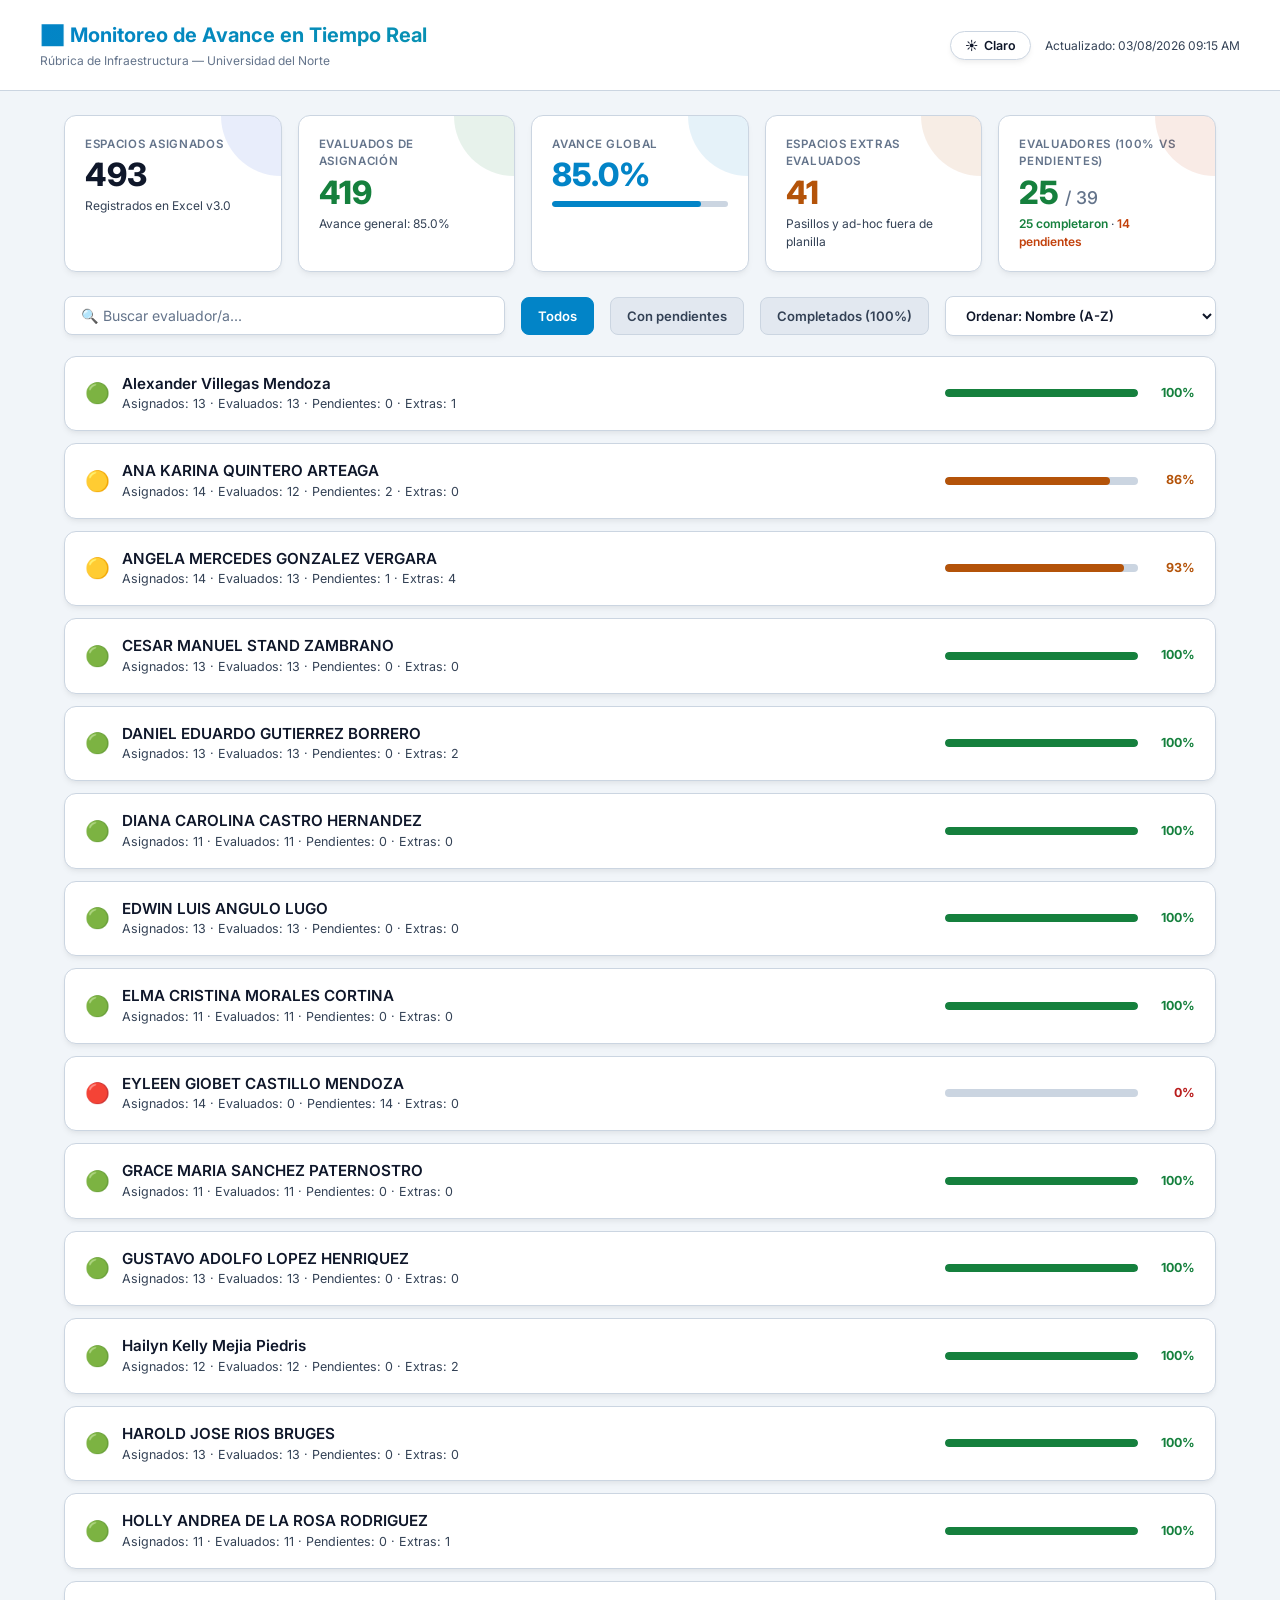
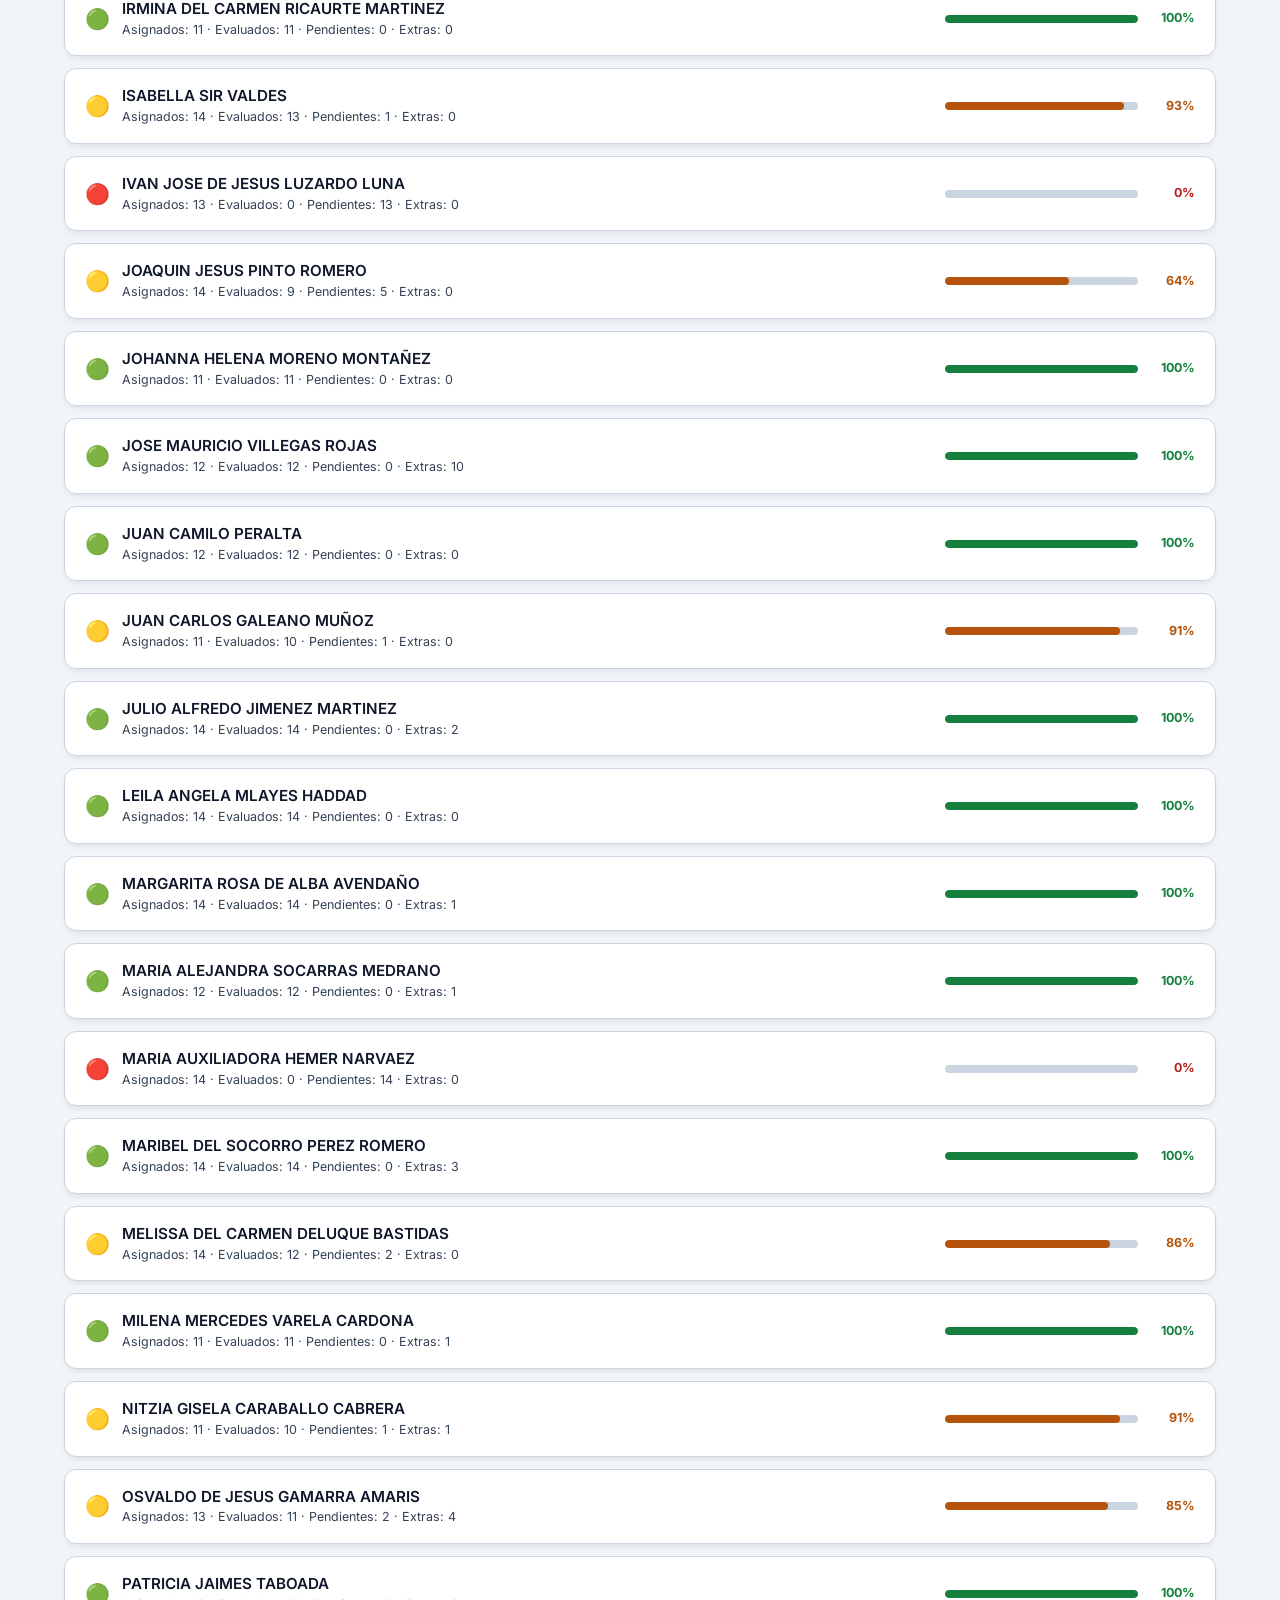
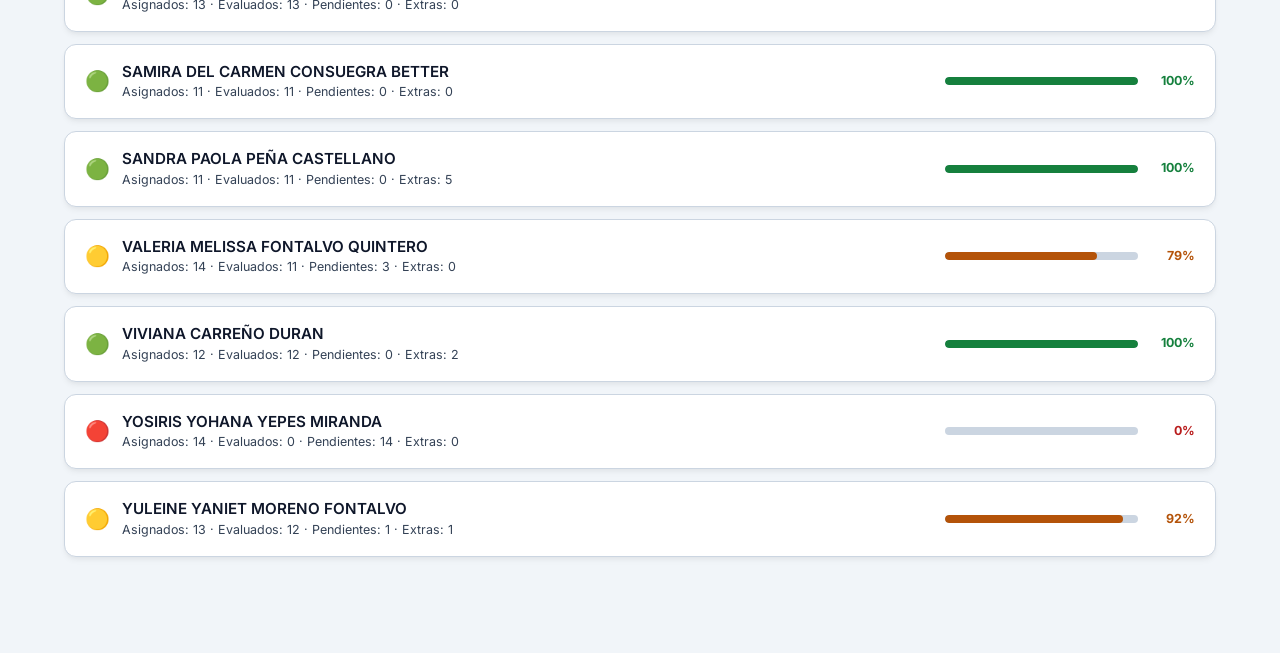
==== commit c8dc22bb: "fix: depurar evaluación duplicada J-CAMPUS33 y actualizar avance_real.html" ====
--- a/avance_real.html
+++ b/avance_real.html
@@ -425,7 +425,7 @@
         <button id="themeToggleBtn" class="theme-toggle-btn" onclick="toggleTheme()" title="Cambiar tema claro / oscuro">
           <span id="themeIcon">🌙</span> <span id="themeLabel">Oscuro</span>
         </button>
-        <p style="text-align: right; color: var(--text2);">Actualizado: 27/07/2026 04:24 PM</p>
+        <p style="text-align: right; color: var(--text2);">Actualizado: 03/08/2026 09:15 AM</p>
       </div>
     </div>
   </header>
@@ -441,15 +441,15 @@
       </div>
       <div class="stat-card">
         <div class="stat-label">Evaluados de Asignación</div>
-        <div class="stat-value" style="color: var(--green);">386</div>
-        <div class="stat-sub">Avance general: 78.3%</div>
+        <div class="stat-value" style="color: var(--green);">419</div>
+        <div class="stat-sub">Avance general: 85.0%</div>
         <div class="stat-accent" style="background:var(--green);"></div>
       </div>
       <div class="stat-card">
         <div class="stat-label">Avance Global</div>
-        <div class="stat-value" style="color: var(--accent);">78.3%</div>
+        <div class="stat-value" style="color: var(--accent);">85.0%</div>
         <div class="progress-bar-bg" style="margin-top:10px; height:6px;">
-          <div class="progress-bar-fill" style="width: 78.29614604462475%; background: var(--accent);"></div>
+          <div class="progress-bar-fill" style="width: 84.98985801217039%; background: var(--accent);"></div>
         </div>
         <div class="stat-accent" style="background:var(--accent);"></div>
       </div>
@@ -461,8 +461,8 @@
       </div>
       <div class="stat-card">
         <div class="stat-label">Evaluadores (100% vs Pendientes)</div>
-        <div class="stat-value" style="color: var(--green);">23 <span style="font-size: 1.1rem; color: var(--muted); font-weight: 500;">/ 39</span></div>
-        <div class="stat-sub"><span style="color: var(--green); font-weight: 600;">23 completaron</span> · <span style="color: var(--orange); font-weight: 600;">16 pendientes</span></div>
+        <div class="stat-value" style="color: var(--green);">25 <span style="font-size: 1.1rem; color: var(--muted); font-weight: 500;">/ 39</span></div>
+        <div class="stat-sub"><span style="color: var(--green); font-weight: 600;">25 completaron</span> · <span style="color: var(--orange); font-weight: 600;">14 pendientes</span></div>
         <div class="stat-accent" style="background:var(--orange);"></div>
       </div>
     </div>
@@ -486,7 +486,7 @@
   </main>
 
   <script>
-    const DATA = [{"name": "ANA KARINA QUINTERO ARTEAGA", "assigned_count": 14, "evaluated_count": 11, "pending_count": 3, "extra_count": 0, "progress_pct": 78.57142857142857, "done_list": [{"cod": "AUDITORIO", "nom": "Auditorio Marvel Moreno", "cat": "Auditorios/Salas de Eventos", "ed": "CAMPUS", "piso": "1", "fecha": "2026-07-22", "promedio": 4.75, "file": "evaluaciones_uninorte_2026-07-27 - Harold R_unificado.json"}, {"cod": "BATH21", "nom": "Baño Hombre BLOQI1 - Piso 1", "cat": "Baños", "ed": "BLOQI", "piso": "1", "fecha": "2026-07-17", "promedio": 4.75, "file": "evaluaciones_uninorte_2026-07-21 - Ana K Q.json"}, {"cod": "BATH22", "nom": "Baño Mujeres BLOQI1 - Piso 1", "cat": "Baños", "ed": "BLOQI", "piso": "1", "fecha": "2026-07-17", "promedio": 5, "file": "evaluaciones_uninorte_2026-07-21 - Ana K Q.json"}, {"cod": "BATH34", "nom": "Baño Mujeres BLOQK - Piso 1", "cat": "Baños", "ed": "BLOQK", "piso": "1", "fecha": "2026-07-15", "promedio": 3.25, "file": "evaluaciones_uninorte_2026-07-21 - Ana K Q.json"}, {"cod": "BATH36", "nom": "Baño Mujeres BLOQK - Piso 3", "cat": "Baños", "ed": "BLOQK", "piso": "3", "fecha": "2026-07-15", "promedio": 3.75, "file": "evaluaciones_uninorte_2026-07-21 - Ana K Q.json"}, {"cod": "BATH37", "nom": "Baño Mujeres BLOQK - Piso 4", "cat": "Baños", "ed": "BLOQK", "piso": "4", "fecha": "2026-07-15", "promedio": 3.75, "file": "evaluaciones_uninorte_2026-07-21 - Ana K Q.json"}, {"cod": "BATH38", "nom": "Baño Mujeres BLOQK - Piso 5", "cat": "Baños", "ed": "BLOQK", "piso": "5", "fecha": "2026-07-15", "promedio": 3.5, "file": "evaluaciones_uninorte_2026-07-21 - Ana K Q.json"}, {"cod": "BATH39", "nom": "Baño Mujeres BLOQK - Piso 6", "cat": "Baños", "ed": "BLOQK", "piso": "6", "fecha": "2026-07-15", "promedio": 4.25, "file": "evaluaciones_uninorte_2026-07-21 - Ana K Q.json"}, {"cod": "BATH40", "nom": "Baño Mujeres BLOQK - Piso 7", "cat": "Baños", "ed": "BLOQK", "piso": "7", "fecha": "2026-07-15", "promedio": 4.25, "file": "evaluaciones_uninorte_2026-07-21 - Ana K Q.json"}, {"cod": "BATH41", "nom": "Baño Mujeres BLOQK - Piso 8", "cat": "Baños", "ed": "BLOQK", "piso": "8", "fecha": "2026-07-15", "promedio": 4, "file": "evaluaciones_uninorte_2026-07-21 - Ana K Q.json"}, {"cod": "BATH42", "nom": "Baño Mujeres BLOQK - Piso 9", "cat": "Baños", "ed": "BLOQK", "piso": "9", "fecha": "2026-07-15", "promedio": 4.5, "file": "evaluaciones_uninorte_2026-07-21 - Ana K Q.json"}], "pending_list": [{"cat": "bano", "cat_excel": "Baños", "ed": "BLOQI", "cod": "BATH23", "piso": "2", "nom": "Baño Hombres BLOQI4 - Piso 2", "ev": "ANA KARINA QUINTERO ARTEAGA"}, {"cat": "bano", "cat_excel": "Baños", "ed": "BLOQI", "cod": "BATH24", "piso": "2", "nom": "Baño Mujeres BLOQI4 - Piso 2", "ev": "ANA KARINA QUINTERO ARTEAGA"}, {"cat": "bano", "cat_excel": "Baños", "ed": "BLOQK", "cod": "BATH35", "piso": "2", "nom": "Baño Mujeres BLOQK - Piso 2", "ev": "ANA KARINA QUINTERO ARTEAGA"}], "extra_list": []}, {"name": "ANGELA MERCEDES GONZALEZ VERGARA", "assigned_count": 14, "evaluated_count": 13, "pending_count": 1, "extra_count": 4, "progress_pct": 92.85714285714286, "done_list": [{"cod": "32E", "nom": "Salón 32E", "cat": "Salón de clases", "ed": "BLOQE", "piso": "3", "fecha": "2026-07-17", "promedio": 5, "file": "evaluaciones_uninorte_2026-07-17 - Ángela G.json"}, {"cod": "11E", "nom": "Salón 11E", "cat": "Salón de clases", "ed": "BLOQE", "piso": "1", "fecha": "2026-07-17", "promedio": 4.71, "file": "evaluaciones_uninorte_2026-07-17 - Ángela G.json"}, {"cod": "33E", "nom": "Salón 33E", "cat": "Salón de clases", "ed": "BLOQE", "piso": "3", "fecha": "2026-07-17", "promedio": 5, "file": "evaluaciones_uninorte_2026-07-17 - Ángela G.json"}, {"cod": "22E", "nom": "Salón 22E", "cat": "Salón de clases", "ed": "BLOQE", "piso": "2", "fecha": "2026-07-17", "promedio": 4.86, "file": "evaluaciones_uninorte_2026-07-17 - Ángela G.json"}, {"cod": "23E", "nom": "Salón 23E", "cat": "Salón de clases", "ed": "BLOQE", "piso": "2", "fecha": "2026-07-17", "promedio": 4.57, "file": "evaluaciones_uninorte_2026-07-17 - Ángela G.json"}, {"cod": "12E", "nom": "Salón 12E", "cat": "Salón de clases", "ed": "BLOQE", "piso": "1", "fecha": "2026-07-17", "promedio": 5, "file": "evaluaciones_uninorte_2026-07-17 - Ángela G.json"}, {"cod": "24E", "nom": "Salón 24E", "cat": "Salón de clases", "ed": "BLOQE", "piso": "2", "fecha": "2026-07-17", "promedio": 4.71, "file": "evaluaciones_uninorte_2026-07-17 - Ángela G.json"}, {"cod": "25E", "nom": "Salón 25E", "cat": "Salón de clases", "ed": "BLOQE", "piso": "2", "fecha": "2026-07-17", "promedio": 5, "file": "evaluaciones_uninorte_2026-07-17 - Ángela G.json"}, {"cod": "LE-1", "nom": "Lab. Enfermedades Tropicales", "cat": "Laboratorios", "ed": "BLOQE", "piso": "", "fecha": "2026-07-17", "promedio": 3.6, "file": "evaluaciones_uninorte_2026-07-17 - Ángela G.json"}, {"cod": "LE-3_2", "nom": "Laboratorio de Morfología", "cat": "Laboratorios", "ed": "BLOQE", "piso": "", "fecha": "2026-07-17", "promedio": 5, "file": "evaluaciones_uninorte_2026-07-17 - Ángela G.json"}, {"cod": "LE-4", "nom": "Lab. de Enfermería", "cat": "Laboratorios", "ed": "BLOQE", "piso": "", "fecha": "2026-07-17", "promedio": 4.8, "file": "evaluaciones_uninorte_2026-07-17 - Ángela G.json"}, {"cod": "BATH07", "nom": "Baño Hombres BLOQE - Piso 1", "cat": "Baños", "ed": "BLOQE", "piso": "1", "fecha": "2026-07-15", "promedio": 4, "file": "evaluaciones_uninorte_2026-07-17 - Ángela G.json"}, {"cod": "BATH08", "nom": "Baño Mujeres BLOQE - Piso 2", "cat": "Baños", "ed": "BLOQE", "piso": "2", "fecha": "2026-07-15", "promedio": 4.25, "file": "evaluaciones_uninorte_2026-07-17 - Ángela G.json"}], "pending_list": [{"cat": "laboratorio", "cat_excel": "Laboratorios", "ed": "BLOQE", "cod": "LE-5", "piso": "", "nom": "Lab. de Psicología", "ev": "ANGELA MERCEDES GONZALEZ VERGARA"}], "extra_list": [{"cod": "PAS-03", "nom": "Pasillo 03", "cat": "Pasillo / Escalera / Área Común", "ed": "BLOQE", "piso": "Piso 3", "fecha": "2026-07-17", "promedio": 5, "file": "evaluaciones_uninorte_2026-07-17 - Ángela G.json"}, {"cod": "11E", "nom": "Salón 11E", "cat": "Salón de Clases", "ed": "BLOQE", "piso": "1", "fecha": "2026-07-17", "promedio": 4.14, "file": "evaluaciones_uninorte_2026-07-17 - Ángela G.json"}, {"cod": "PAS-01", "nom": "Pasillo Piso 1", "cat": "Pasillo / Escalera / Área Común", "ed": "", "piso": "Piso 1", "fecha": "2026-07-15", "promedio": 5, "file": "evaluaciones_uninorte_2026-07-17 - Ángela G.json"}, {"cod": "PAS-01", "nom": "Pasillo piso 1 Bloque E", "cat": "Pasillo / Escalera / Área Común", "ed": "BLOQE", "piso": "1", "fecha": "2026-07-15", "promedio": 5, "file": "evaluaciones_uninorte_2026-07-17 - Ángela G.json"}]}, {"name": "Alexander Villegas Mendoza", "assigned_count": 13, "evaluated_count": 13, "pending_count": 0, "extra_count": 1, "progress_pct": 100.0, "done_list": [{"cod": "5M", "nom": "Salón de clase música 5M", "cat": "Salón de clases", "ed": "BLOQM", "piso": "1", "fecha": "2026-07-16", "promedio": 4.2, "file": "evaluaciones_uninorte_2026-07-17 - Alexander V.json"}, {"cod": "4M", "nom": "4M", "cat": "Salón de clases", "ed": "BLOQM", "piso": "1", "fecha": "2026-07-16", "promedio": 4.14, "file": "evaluaciones_uninorte_2026-07-17 - Alexander V.json"}, {"cod": "1M", "nom": "1M", "cat": "Salón de clases", "ed": "BLOQM", "piso": "1", "fecha": "2026-07-16", "promedio": 4.43, "file": "evaluaciones_uninorte_2026-07-17 - Alexander V.json"}, {"cod": "2M", "nom": "2M", "cat": "Salón de clases", "ed": "BLOQM", "piso": "1", "fecha": "2026-07-16", "promedio": 4.86, "file": "evaluaciones_uninorte_2026-07-17 - Alexander V.json"}, {"cod": "3M", "nom": "3M", "cat": "Salón de clases", "ed": "BLOQM", "piso": "1", "fecha": "2026-07-16", "promedio": 4.57, "file": "evaluaciones_uninorte_2026-07-17 - Alexander V.json"}, {"cod": "BLD-M", "nom": "Edificio Bloque M", "cat": "Fachadas de Edificios", "ed": "BLOQM", "piso": "", "fecha": "2026-07-16", "promedio": 4.5, "file": "evaluaciones_uninorte_2026-07-17 - Alexander V.json"}, {"cod": "PISCINA", "nom": "Piscina", "cat": "Canchas Deportivas", "ed": "CAMPUS", "piso": "", "fecha": "2026-07-16", "promedio": 5, "file": "evaluaciones_uninorte_2026-07-17 - Alexander V.json"}, {"cod": "BATH43", "nom": "Baño Hombres BLOQM", "cat": "Baños", "ed": "BLOQM", "piso": "1", "fecha": "2026-07-16", "promedio": 4, "file": "evaluaciones_uninorte_2026-07-17 - Alexander V.json"}, {"cod": "BATH44", "nom": "Baño Hombres BLOQM", "cat": "Baños", "ed": "BLOQM", "piso": "1", "fecha": "2026-07-16", "promedio": 3.25, "file": "evaluaciones_uninorte_2026-07-17 - Alexander V.json"}, {"cod": "BATH45", "nom": "Baño Hombres BLOQM", "cat": "Baños", "ed": "BLOQM", "piso": "1", "fecha": "2026-07-16", "promedio": 4.5, "file": "evaluaciones_uninorte_2026-07-17 - Alexander V.json"}, {"cod": "BATH46", "nom": "Baño Mujeres BLOQM", "cat": "Baños", "ed": "BLOQM", "piso": "1", "fecha": "2026-07-17", "promedio": 3.75, "file": "evaluaciones_uninorte_2026-07-17 - Alexander V.json"}, {"cod": "BATH47", "nom": "Baño Mujeres BLOQM", "cat": "Baños", "ed": "BLOQM", "piso": "1", "fecha": "2026-07-17", "promedio": 3.25, "file": "evaluaciones_uninorte_2026-07-17 - Alexander V.json"}, {"cod": "BATH48", "nom": "Baño Mujeres BLOQM", "cat": "Baños", "ed": "BLOQM", "piso": "1", "fecha": "2026-07-17", "promedio": 4.5, "file": "evaluaciones_uninorte_2026-07-17 - Alexander V.json"}], "pending_list": [], "extra_list": [{"cod": "BLD-M", "nom": "Edificio Bloque M", "cat": "Fachada de Edificio", "ed": "BLOQM", "piso": "", "fecha": "2026-07-16", "promedio": 3.5, "file": "evaluaciones_uninorte_2026-07-17 - Alexander V.json"}]}, {"name": "CESAR MANUEL STAND ZAMBRANO", "assigned_count": 13, "evaluated_count": 0, "pending_count": 13, "extra_count": 0, "progress_pct": 0.0, "done_list": [], "pending_list": [{"cat": "laboratorio", "cat_excel": "Laboratorios", "ed": "BLOQK", "cod": "6-4L", "piso": "6", "nom": "Lab Termo Fluidos", "ev": "CESAR MANUEL STAND ZAMBRANO"}, {"cat": "laboratorio", "cat_excel": "Laboratorios", "ed": "BLOQK", "cod": "6-5L", "piso": "6", "nom": "Lab. Biocombustible", "ev": "CESAR MANUEL STAND ZAMBRANO"}, {"cat": "laboratorio", "cat_excel": "Laboratorios", "ed": "BLOQK", "cod": "6-6L", "piso": "6", "nom": "Lab. de Biotecnología", "ev": "CESAR MANUEL STAND ZAMBRANO"}, {"cat": "laboratorio", "cat_excel": "Laboratorios", "ed": "BLOQK", "cod": "6-8L", "piso": "6", "nom": "Laboratorio de Mecatronica", "ev": "CESAR MANUEL STAND ZAMBRANO"}, {"cat": "laboratorio", "cat_excel": "Laboratorios", "ed": "BLOQK", "cod": "6-9L", "piso": "6", "nom": "Lab. Mecánica de Máquinas y Diseños", "ev": "CESAR MANUEL STAND ZAMBRANO"}, {"cat": "laboratorio", "cat_excel": "Laboratorios", "ed": "BLOQK", "cod": "S1-10L", "piso": "S", "nom": "Lab. de Soldadura", "ev": "CESAR MANUEL STAND ZAMBRANO"}, {"cat": "laboratorio", "cat_excel": "Laboratorios", "ed": "BLOQK", "cod": "S1-11L", "piso": "S", "nom": "Lab. Geotecnia y Materiales Constr.", "ev": "CESAR MANUEL STAND ZAMBRANO"}, {"cat": "laboratorio", "cat_excel": "Laboratorios", "ed": "BLOQK", "cod": "S1-4L", "piso": "S", "nom": "Lab. Metalografía", "ev": "CESAR MANUEL STAND ZAMBRANO"}, {"cat": "laboratorio", "cat_excel": "Laboratorios", "ed": "BLOQK", "cod": "S1-5L", "piso": "S", "nom": "Lab. de Ensayos de Materiales", "ev": "CESAR MANUEL STAND ZAMBRANO"}, {"cat": "laboratorio", "cat_excel": "Laboratorios", "ed": "BLOQK", "cod": "S1-6L", "piso": "S", "nom": "Lab. de Prototipos", "ev": "CESAR MANUEL STAND ZAMBRANO"}, {"cat": "laboratorio", "cat_excel": "Laboratorios", "ed": "BLOQK", "cod": "S1-7L", "piso": "S", "nom": "Lab. Centro de Mediciones y Coordenadas", "ev": "CESAR MANUEL STAND ZAMBRANO"}, {"cat": "laboratorio", "cat_excel": "Laboratorios", "ed": "BLOQK", "cod": "S1-8L", "piso": "S", "nom": "Lab. de Manufactura", "ev": "CESAR MANUEL STAND ZAMBRANO"}, {"cat": "laboratorio", "cat_excel": "Laboratorios", "ed": "BLOQK", "cod": "S1-9L", "piso": "S", "nom": "Lab. de Materiales De Ingeniería", "ev": "CESAR MANUEL STAND ZAMBRANO"}], "extra_list": []}, {"name": "DANIEL EDUARDO GUTIERREZ BORRERO", "assigned_count": 13, "evaluated_count": 13, "pending_count": 0, "extra_count": 2, "progress_pct": 100.0, "done_list": [{"cod": "SAL_PROYECCION", "nom": "Salón Gabriel García Márquez", "cat": "Auditorios/Salas de Eventos", "ed": "CAMPUS", "piso": "1", "fecha": "2026-07-27", "promedio": 5, "file": "evaluaciones_uninorte_2026-07-27 - Daniel G.json"}, {"cod": "BATH49", "nom": "Baño Hombres BLOQJ - Piso 1", "cat": "Baños", "ed": "BLOQJ", "piso": "1", "fecha": "2026-07-16", "promedio": 3, "file": "evaluaciones_uninorte_2026-07-27 - Daniel G.json"}, {"cod": "BATH59", "nom": "Baño Mujeres BLOQJ - Piso 1", "cat": "Baños", "ed": "BLOQJ", "piso": "1", "fecha": "2026-07-16", "promedio": 5, "file": "evaluaciones_uninorte_2026-07-27 - Daniel G.json"}, {"cod": "BATH50", "nom": "Baño Hombres BLOQJ - Piso 2", "cat": "Baños", "ed": "BLOQJ", "piso": "2", "fecha": "2026-07-21", "promedio": 4.33, "file": "evaluaciones_uninorte_2026-07-27 - Daniel G.json"}, {"cod": "BATH60", "nom": "Baño Mujeres BLOQJ - Piso 2", "cat": "Baños", "ed": "BLOQJ", "piso": "2", "fecha": "2026-07-21", "promedio": 4.33, "file": "evaluaciones_uninorte_2026-07-27 - Daniel G.json"}, {"cod": "BATH51", "nom": "Baño Hombres BLOQJ - Piso 3", "cat": "Baños", "ed": "BLOQJ", "piso": "3", "fecha": "2026-07-21", "promedio": 4, "file": "evaluaciones_uninorte_2026-07-27 - Daniel G.json"}, {"cod": "BATH61", "nom": "Baño Mujeres BLOQJ - Piso 3", "cat": "Baños", "ed": "BLOQJ", "piso": "3", "fecha": "2026-07-21", "promedio": 5, "file": "evaluaciones_uninorte_2026-07-27 - Daniel G.json"}, {"cod": "BATH52", "nom": "Baño Hombres BLOQJ - Piso 4", "cat": "Baños", "ed": "BLOQJ", "piso": "4", "fecha": "2026-07-21", "promedio": 5, "file": "evaluaciones_uninorte_2026-07-27 - Daniel G.json"}, {"cod": "BATH62", "nom": "Baño Mujeres BLOQJ - Piso 4", "cat": "Baños", "ed": "BLOQJ", "piso": "4", "fecha": "2026-07-21", "promedio": 3.33, "file": "evaluaciones_uninorte_2026-07-27 - Daniel G.json"}, {"cod": "BATH53", "nom": "Baño Hombres BLOQJ - Piso 5", "cat": "Baños", "ed": "BLOQJ", "piso": "5", "fecha": "2026-07-21", "promedio": 4, "file": "evaluaciones_uninorte_2026-07-27 - Daniel G.json"}, {"cod": "BATH63", "nom": "Baño Mujeres BLOQJ - Piso 5", "cat": "Baños", "ed": "BLOQJ", "piso": "5", "fecha": "2026-07-21", "promedio": 5, "file": "evaluaciones_uninorte_2026-07-27 - Daniel G.json"}, {"cod": "BATH54", "nom": "Baño Hombres BLOQJ - Piso 6", "cat": "Baños", "ed": "BLOQJ", "piso": "6", "fecha": "2026-07-21", "promedio": 4.67, "file": "evaluaciones_uninorte_2026-07-27 - Daniel G.json"}, {"cod": "BATH64", "nom": "Baño Mujeres BLOQJ - Piso 6", "cat": "Baños", "ed": "BLOQJ", "piso": "6", "fecha": "2026-07-21", "promedio": 4.33, "file": "evaluaciones_uninorte_2026-07-27 - Daniel G.json"}], "pending_list": [], "extra_list": [{"cod": "Escaleras SS", "nom": "Rampas bloque J", "cat": "Pasillo / Escalera / Área Común", "ed": "BLOQJ", "piso": "SS", "fecha": "2026-07-21", "promedio": 4.33, "file": "evaluaciones_uninorte_2026-07-27 - Daniel G.json"}, {"cod": "PAS-06", "nom": "Pasillo psio 6", "cat": "Pasillo / Escalera / Área Común", "ed": "BLOQJ", "piso": "6", "fecha": "2026-07-21", "promedio": 4.5, "file": "evaluaciones_uninorte_2026-07-27 - Daniel G.json"}]}, {"name": "DIANA CAROLINA CASTRO HERNANDEZ", "assigned_count": 11, "evaluated_count": 11, "pending_count": 0, "extra_count": 0, "progress_pct": 100.0, "done_list": [{"cod": "25D", "nom": "Salón 25D", "cat": "Salón de clases", "ed": "BLOQD", "piso": "2", "fecha": "2026-07-17", "promedio": 4.14, "file": "evaluaciones_uninorte_2026-07-17 - Diana C.json"}, {"cod": "24D", "nom": "Salón 24D", "cat": "Salón de clases", "ed": "BLOQD", "piso": "2", "fecha": "2026-07-17", "promedio": 3.83, "file": "evaluaciones_uninorte_2026-07-17 - Diana C.json"}, {"cod": "23D", "nom": "Salón 23D", "cat": "Salón de clases", "ed": "BLOQD", "piso": "2", "fecha": "2026-07-17", "promedio": 3.86, "file": "evaluaciones_uninorte_2026-07-17 - Diana C.json"}, {"cod": "31D", "nom": "Salón 31D", "cat": "Salón de clases", "ed": "BLOQD", "piso": "3", "fecha": "2026-07-17", "promedio": 3.71, "file": "evaluaciones_uninorte_2026-07-17 - Diana C.json"}, {"cod": "22D", "nom": "Salón 22D", "cat": "Salón de clases", "ed": "BLOQD", "piso": "2", "fecha": "2026-07-17", "promedio": 3.71, "file": "evaluaciones_uninorte_2026-07-17 - Diana C.json"}, {"cod": "SIN2", "nom": "Sala de Internet 2", "cat": "Salas de Computadores", "ed": "BLOQD", "piso": "", "fecha": "2026-07-17", "promedio": 3.67, "file": "evaluaciones_uninorte_2026-07-17 - Diana C.json"}, {"cod": "SDU4", "nom": "Sala de Usuarios No. 4", "cat": "Salas de Computadores", "ed": "BLOQD", "piso": "3", "fecha": "2026-07-17", "promedio": 4, "file": "evaluaciones_uninorte_2026-07-17 - Diana C.json"}, {"cod": "21D", "nom": "Salón 21D", "cat": "Laboratorios", "ed": "BLOQD", "piso": "2", "fecha": "2026-07-17", "promedio": 4.2, "file": "evaluaciones_uninorte_2026-07-17 - Diana C.json"}, {"cod": "LD1", "nom": "Laboratorio de economia experimental", "cat": "Laboratorios", "ed": "BLOQD", "piso": "S", "fecha": "2026-07-17", "promedio": 5, "file": "evaluaciones_uninorte_2026-07-17 - Diana C.json"}, {"cod": "BLD-D", "nom": "Edificio Bloque D", "cat": "Fachadas de Edificios", "ed": "BLOQD", "piso": "", "fecha": "2026-07-17", "promedio": 4.5, "file": "evaluaciones_uninorte_2026-07-17 - Diana C.json"}, {"cod": "SAES03", "nom": "Sala de Estudio BLOQD", "cat": "Bibliotecas / Salas de Estudio", "ed": "BLOQD", "piso": "1", "fecha": "2026-07-17", "promedio": 4.33, "file": "evaluaciones_uninorte_2026-07-17 - Diana C.json"}], "pending_list": [], "extra_list": []}, {"name": "EDWIN LUIS ANGULO LUGO", "assigned_count": 13, "evaluated_count": 13, "pending_count": 0, "extra_count": 0, "progress_pct": 100.0, "done_list": [{"cod": "SAL1", "nom": "Salón De Música No.1.", "cat": "Salón de clases", "ed": "COLIS", "piso": "1", "fecha": "2026-07-14", "promedio": 4.57, "file": "evaluaciones_uninorte_2026-07-17 - Edwin A.json"}, {"cod": "BLD-COLIS", "nom": "Coliseo", "cat": "Fachadas de Edificios", "ed": "COLIS", "piso": "", "fecha": "2026-07-16", "promedio": 4, "file": "evaluaciones_uninorte_2026-07-17 - Edwin A.json"}, {"cod": "CAMP-FIELD02", "nom": "Cancha Multiple cubierta", "cat": "Canchas Deportivas", "ed": "CAMPUS", "piso": "", "fecha": "2026-07-16", "promedio": 2.75, "file": "evaluaciones_uninorte_2026-07-17 - Edwin A.json"}, {"cod": "CAMP-FIELD03", "nom": "Cancha de raquetball 1", "cat": "Canchas Deportivas", "ed": "CAMPUS", "piso": "", "fecha": "2026-07-16", "promedio": 3.75, "file": "evaluaciones_uninorte_2026-07-17 - Edwin A.json"}, {"cod": "CAMP-FIELD04", "nom": "Cancha de raquetball 2", "cat": "Canchas Deportivas", "ed": "CAMPUS", "piso": "", "fecha": "2026-07-16", "promedio": 3.75, "file": "evaluaciones_uninorte_2026-07-17 - Edwin A.json"}, {"cod": "CAMP-FIELD05", "nom": "Cancha de raquetball 3", "cat": "Canchas Deportivas", "ed": "CAMPUS", "piso": "", "fecha": "2026-07-16", "promedio": 3.67, "file": "evaluaciones_uninorte_2026-07-17 - Edwin A.json"}, {"cod": "CAMP-FIELD06", "nom": "Cancha fútbol", "cat": "Canchas Deportivas", "ed": "CAMPUS", "piso": "", "fecha": "2026-07-16", "promedio": 3.5, "file": "evaluaciones_uninorte_2026-07-17 - Edwin A.json"}, {"cod": "CAMP-FIELD07", "nom": "Cancha Tenis 1", "cat": "Canchas Deportivas", "ed": "CAMPUS", "piso": "", "fecha": "2026-07-16", "promedio": 4.5, "file": "evaluaciones_uninorte_2026-07-17 - Edwin A.json"}, {"cod": "CAMP-FIELD08", "nom": "Cancha Tenis 2", "cat": "Canchas Deportivas", "ed": "CAMPUS", "piso": "", "fecha": "2026-07-16", "promedio": 3.75, "file": "evaluaciones_uninorte_2026-07-17 - Edwin A.json"}, {"cod": "CAMP-FIELD09", "nom": "Cancha Multiple 1", "cat": "Canchas Deportivas", "ed": "CAMPUS", "piso": "", "fecha": "2026-07-16", "promedio": 3.33, "file": "evaluaciones_uninorte_2026-07-17 - Edwin A.json"}, {"cod": "CAMP-FIELD10", "nom": "Cancha Multiple 2", "cat": "Canchas Deportivas", "ed": "CAMPUS", "piso": "", "fecha": "2026-07-16", "promedio": 4, "file": "evaluaciones_uninorte_2026-07-17 - Edwin A.json"}, {"cod": "CAMP-FIELD11", "nom": "Cancha fútbol sintético", "cat": "Canchas Deportivas", "ed": "CAMPUS", "piso": "", "fecha": "2026-07-16", "promedio": 3.25, "file": "evaluaciones_uninorte_2026-07-17 - Edwin A.json"}, {"cod": "CSEO-FIELD01", "nom": "Cancha Deportiva", "cat": "Canchas Deportivas", "ed": "COLIS", "piso": "", "fecha": "2026-07-16", "promedio": 4, "file": "evaluaciones_uninorte_2026-07-17 - Edwin A.json"}], "pending_list": [], "extra_list": []}, {"name": "ELMA CRISTINA MORALES CORTINA", "assigned_count": 11, "evaluated_count": 11, "pending_count": 0, "extra_count": 0, "progress_pct": 100.0, "done_list": [{"cod": "14J", "nom": "Salon de clases 14J", "cat": "Salón de clases", "ed": "BLOQJ1", "piso": "1", "fecha": "2026-07-16", "promedio": 5, "file": "evaluaciones_uninorte_2026-07-16-Elma Morales.json"}, {"cod": "17J", "nom": "Salon de clases 17J", "cat": "Salón de clases", "ed": "BLOQJ1", "piso": "1", "fecha": "2026-07-16", "promedio": 5, "file": "evaluaciones_uninorte_2026-07-16-Elma Morales.json"}, {"cod": "16J", "nom": "Salon de clases 16J", "cat": "Salón de clases", "ed": "BLOQJ1", "piso": "1", "fecha": "2026-07-16", "promedio": 4.71, "file": "evaluaciones_uninorte_2026-07-16-Elma Morales.json"}, {"cod": "15J", "nom": "Salon de clases 15J", "cat": "Salón de clases", "ed": "BLOQJ1", "piso": "1", "fecha": "2026-07-16", "promedio": 5, "file": "evaluaciones_uninorte_2026-07-16-Elma Morales.json"}, {"cod": "18J", "nom": "Salon de clases 18J", "cat": "Salón de clases", "ed": "BLOQJ1", "piso": "1", "fecha": "2026-07-16", "promedio": 5, "file": "evaluaciones_uninorte_2026-07-16-Elma Morales.json"}, {"cod": "3L-10", "nom": "Salón 3L-10", "cat": "Laboratorios", "ed": "1L6", "piso": "1", "fecha": "2026-07-16", "promedio": 5, "file": "evaluaciones_uninorte_2026-07-16-Elma Morales.json"}, {"cod": "3L-11", "nom": "Salón 3L-11", "cat": "Laboratorios", "ed": "1L6", "piso": "1", "fecha": "2026-07-16", "promedio": 5, "file": "evaluaciones_uninorte_2026-07-16-Elma Morales.json"}, {"cod": "J-CAMPUS03", "nom": "Jardín de alrededor de comedor funcionarios", "cat": "Jardines y Zonas Verdes", "ed": "CAMPUS", "piso": "", "fecha": "2026-07-16", "promedio": 5, "file": "evaluaciones_uninorte_2026-07-16-Elma Morales.json"}, {"cod": "J-CAMPUS08", "nom": "Jardín administrativo 2", "cat": "Jardines y Zonas Verdes", "ed": "CAMPUS", "piso": "", "fecha": "2026-07-16", "promedio": 5, "file": "evaluaciones_uninorte_2026-07-16-Elma Morales.json"}, {"cod": "ZOEST01", "nom": "Zona de Estudiantes - Bambú 1", "cat": "Bibliotecas / Salas de Estudio", "ed": "CAMPUS", "piso": "1", "fecha": "2026-07-16", "promedio": 4.25, "file": "evaluaciones_uninorte_2026-07-16-Elma Morales.json"}, {"cod": "ZOEST02", "nom": "Zona de Estudiantes - Bambú 2", "cat": "Bibliotecas / Salas de Estudio", "ed": "CAMPUS", "piso": "1", "fecha": "2026-07-16", "promedio": 4.25, "file": "evaluaciones_uninorte_2026-07-16-Elma Morales.json"}], "pending_list": [], "extra_list": []}, {"name": "EYLEEN GIOBET CASTILLO MENDOZA", "assigned_count": 14, "evaluated_count": 0, "pending_count": 14, "extra_count": 0, "progress_pct": 0.0, "done_list": [], "pending_list": [{"cat": "salon", "cat_excel": "Salón de clases", "ed": "BLOI4", "cod": "I4-12", "piso": "1", "nom": "Salón I4-12", "ev": "EYLEEN GIOBET CASTILLO MENDOZA"}, {"cat": "salon", "cat_excel": "Salón de clases", "ed": "BLOI4", "cod": "I4-25", "piso": "2", "nom": "Salón I4-25", "ev": "EYLEEN GIOBET CASTILLO MENDOZA"}, {"cat": "salon", "cat_excel": "Salón de clases", "ed": "BLOI4", "cod": "I4-13", "piso": "1", "nom": "Salón I4-13", "ev": "EYLEEN GIOBET CASTILLO MENDOZA"}, {"cat": "salon", "cat_excel": "Salón de clases", "ed": "BLOI4", "cod": "I4-11", "piso": "1", "nom": "Salón I4-11", "ev": "EYLEEN GIOBET CASTILLO MENDOZA"}, {"cat": "salon", "cat_excel": "Salón de clases", "ed": "BLOI4", "cod": "I4-21", "piso": "2", "nom": "Salón I4-21", "ev": "EYLEEN GIOBET CASTILLO MENDOZA"}, {"cat": "salon", "cat_excel": "Salón de clases", "ed": "BLOI4", "cod": "I4-15", "piso": "1", "nom": "Salón I4-15", "ev": "EYLEEN GIOBET CASTILLO MENDOZA"}, {"cat": "salon", "cat_excel": "Salón de clases", "ed": "BLOI4", "cod": "I4-28", "piso": "2", "nom": "Salón I4-28", "ev": "EYLEEN GIOBET CASTILLO MENDOZA"}, {"cat": "salon", "cat_excel": "Salón de clases", "ed": "BLOI4", "cod": "I4-22", "piso": "2", "nom": "Salón I4-22", "ev": "EYLEEN GIOBET CASTILLO MENDOZA"}, {"cat": "salon", "cat_excel": "Salón de clases", "ed": "BLOI4", "cod": "I4-14", "piso": "1", "nom": "Salón I4-14", "ev": "EYLEEN GIOBET CASTILLO MENDOZA"}, {"cat": "salon", "cat_excel": "Salón de clases", "ed": "BLOI4", "cod": "I4-23", "piso": "2", "nom": "Salón I4-23", "ev": "EYLEEN GIOBET CASTILLO MENDOZA"}, {"cat": "salon", "cat_excel": "Salón de clases", "ed": "BLOI4", "cod": "I4-27", "piso": "2", "nom": "Salón I4-27", "ev": "EYLEEN GIOBET CASTILLO MENDOZA"}, {"cat": "salon", "cat_excel": "Salón de clases", "ed": "BLOI4", "cod": "I4-26", "piso": "2", "nom": "Salón I4-26", "ev": "EYLEEN GIOBET CASTILLO MENDOZA"}, {"cat": "salon", "cat_excel": "Salón de clases", "ed": "BLOI4", "cod": "I4-24", "piso": "2", "nom": "Salón I4-24", "ev": "EYLEEN GIOBET CASTILLO MENDOZA"}, {"cat": "laboratorio", "cat_excel": "Laboratorios", "ed": "BLOI4", "cod": "LI4-4", "piso": "1", "nom": "Lab. LI4-4", "ev": "EYLEEN GIOBET CASTILLO MENDOZA"}], "extra_list": []}, {"name": "GRACE MARIA SANCHEZ PATERNOSTRO", "assigned_count": 11, "evaluated_count": 11, "pending_count": 0, "extra_count": 0, "progress_pct": 100.0, "done_list": [{"cod": "BLB2", "nom": "Biblab 2", "cat": "Salas de Computadores", "ed": "BKCP", "piso": "1", "fecha": "2026-07-16", "promedio": 4, "file": "evaluaciones_uninorte_2026-07-16-BKCP.json"}, {"cod": "BLB1", "nom": "Biblab 1", "cat": "Salas de Computadores", "ed": "BKCP", "piso": "1", "fecha": "2026-07-16", "promedio": 4.33, "file": "evaluaciones_uninorte_2026-07-16-BKCP.json"}, {"cod": "BLD-BKCP", "nom": "Biblioteca Karl C. Parrish Jr.", "cat": "Fachadas de Edificios", "ed": "BKCP", "piso": "", "fecha": "2026-07-16", "promedio": 2.5, "file": "evaluaciones_uninorte_2026-07-16-BKCP.json"}, {"cod": "SAES11", "nom": "Sala de Estudio BKCP", "cat": "Bibliotecas / Salas de Estudio", "ed": "BKCP", "piso": "S", "fecha": "2026-07-16", "promedio": 4, "file": "evaluaciones_uninorte_2026-07-16-BKCP.json"}, {"cod": "SAES12", "nom": "Sala de Estudio BKCP", "cat": "Bibliotecas / Salas de Estudio", "ed": "BKCP", "piso": "1", "fecha": "2026-07-16", "promedio": 4, "file": "evaluaciones_uninorte_2026-07-16-BKCP.json"}, {"cod": "SAES13", "nom": "Sala de Estudio BKCP", "cat": "Bibliotecas / Salas de Estudio", "ed": "BKCP", "piso": "2", "fecha": "2026-07-16", "promedio": 3.33, "file": "evaluaciones_uninorte_2026-07-16-BKCP.json"}, {"cod": "SAES14", "nom": "Sala de Estudio BKCP", "cat": "Bibliotecas / Salas de Estudio", "ed": "BKCP", "piso": "3", "fecha": "2026-07-16", "promedio": 4, "file": "evaluaciones_uninorte_2026-07-16-BKCP.json"}, {"cod": "SAES15", "nom": "Sala de Estudio BKCP", "cat": "Bibliotecas / Salas de Estudio", "ed": "BKCP", "piso": "4", "fecha": "2026-07-16", "promedio": 3, "file": "evaluaciones_uninorte_2026-07-16-BKCP.json"}, {"cod": "BATH92", "nom": "Baño Mujeres Biblioteca - Piso 1", "cat": "Baños", "ed": "BKCP", "piso": "S", "fecha": "2026-07-16", "promedio": 3.5, "file": "evaluaciones_uninorte_2026-07-16-BKCP.json"}, {"cod": "BATH93", "nom": "Baño Mujeres Biblioteca - Piso 2", "cat": "Baños", "ed": "BKCP", "piso": "1", "fecha": "2026-07-16", "promedio": 3.75, "file": "evaluaciones_uninorte_2026-07-16-BKCP.json"}, {"cod": "BATH94", "nom": "Baño Mujeres Biblioteca - Piso 3", "cat": "Baños", "ed": "BKCP", "piso": "2", "fecha": "2026-07-16", "promedio": 4, "file": "evaluaciones_uninorte_2026-07-16-BKCP.json"}], "pending_list": [], "extra_list": []}, {"name": "GUSTAVO ADOLFO LOPEZ HENRIQUEZ", "assigned_count": 13, "evaluated_count": 13, "pending_count": 0, "extra_count": 0, "progress_pct": 100.0, "done_list": [{"cod": "1L6-11", "nom": "Lab. de Desarrollo de modelos y prototipos", "cat": "Laboratorios", "ed": "1L6", "piso": "1", "fecha": "2026-07-15", "promedio": 2.8, "file": "evaluaciones_uninorte_2026-07-16 - Gustavo López.json"}, {"cod": "1L6-21", "nom": "Sala de Diseño Estudiantes", "cat": "Laboratorios", "ed": "1L6", "piso": "2", "fecha": "2026-07-15", "promedio": 4, "file": "evaluaciones_uninorte_2026-07-16 - Gustavo López.json"}, {"cod": "1L6-22", "nom": "Sala Diseño de Estudiantes", "cat": "Laboratorios", "ed": "1L6", "piso": "2", "fecha": "2026-07-15", "promedio": 3.6, "file": "evaluaciones_uninorte_2026-07-16 - Gustavo López.json"}, {"cod": "1L6-31", "nom": "Lab. de Sistemas Digitales", "cat": "Laboratorios", "ed": "1L6", "piso": "3", "fecha": "2026-07-15", "promedio": 4.4, "file": "evaluaciones_uninorte_2026-07-16 - Gustavo López.json"}, {"cod": "1L6-32", "nom": "Sala 2 Investigación y Desarrollo", "cat": "Laboratorios", "ed": "1L6", "piso": "3", "fecha": "2026-07-15", "promedio": 4.8, "file": "evaluaciones_uninorte_2026-07-16 - Gustavo López.json"}, {"cod": "1L6-33", "nom": "Sala 3 Investigación y Desarrollo", "cat": "Laboratorios", "ed": "1L6", "piso": "3", "fecha": "2026-07-15", "promedio": 3.6, "file": "evaluaciones_uninorte_2026-07-16 - Gustavo López.json"}, {"cod": "1L6-34", "nom": "Sala 4 Investigación y Desarrollo", "cat": "Laboratorios", "ed": "1L6", "piso": "3", "fecha": "2026-07-15", "promedio": 4.4, "file": "evaluaciones_uninorte_2026-07-16 - Gustavo López.json"}, {"cod": "1L6-35", "nom": "Sala 5 Investigación - Lab.Telemática", "cat": "Laboratorios", "ed": "1L6", "piso": "3", "fecha": "2026-07-15", "promedio": 3.6, "file": "evaluaciones_uninorte_2026-07-16 - Gustavo López.json"}, {"cod": "1L6-36", "nom": "Sala 6 Investigación y Desarrollo", "cat": "Laboratorios", "ed": "1L6", "piso": "3", "fecha": "2026-07-15", "promedio": 4.6, "file": "evaluaciones_uninorte_2026-07-16 - Gustavo López.json"}, {"cod": "1L6-37", "nom": "Sala 7 Investigación y Desarrollo", "cat": "Laboratorios", "ed": "1L6", "piso": "3", "fecha": "2026-07-15", "promedio": 4.4, "file": "evaluaciones_uninorte_2026-07-16 - Gustavo López.json"}, {"cod": "1L6-38", "nom": "Sala 8 Investigación y Desarrollo", "cat": "Laboratorios", "ed": "1L6", "piso": "3", "fecha": "2026-07-15", "promedio": 4, "file": "evaluaciones_uninorte_2026-07-16 - Gustavo López.json"}, {"cod": "1L6-39", "nom": "Sala 9 Investigación y Desarrollo", "cat": "Laboratorios", "ed": "1L6", "piso": "3", "fecha": "2026-07-15", "promedio": 4.4, "file": "evaluaciones_uninorte_2026-07-16 - Gustavo López.json"}, {"cod": "3L-12", "nom": "Laboratorio Investigacion departamento de fisica", "cat": "Laboratorios", "ed": "1L6", "piso": "1", "fecha": "2026-07-15", "promedio": 2.67, "file": "evaluaciones_uninorte_2026-07-16 - Gustavo López.json"}], "pending_list": [], "extra_list": []}, {"name": "HAROLD JOSE RIOS BRUGES", "assigned_count": 13, "evaluated_count": 13, "pending_count": 0, "extra_count": 0, "progress_pct": 100.0, "done_list": [{"cod": "1-1L", "nom": "Lab. de Aprendizaje Estudiantes", "cat": "Laboratorios", "ed": "BLOQK", "piso": "1", "fecha": "2026-07-15", "promedio": 4.67, "file": "evaluaciones_uninorte_2026-07-27 - Harold R_unificado.json"}, {"cod": "1-2L", "nom": "Lab. de Aprendizaje Docente", "cat": "Laboratorios", "ed": "BLOQK", "piso": "1", "fecha": "2026-07-27", "promedio": 4, "file": "evaluaciones_uninorte_2026-07-27 - Harold R_unificado.json"}, {"cod": "4-1L", "nom": "Diseño Digital", "cat": "Laboratorios", "ed": "BLOQK", "piso": "4", "fecha": "2026-07-15", "promedio": 4.33, "file": "evaluaciones_uninorte_2026-07-27 - Harold R_unificado.json"}, {"cod": "4-2L", "nom": "Estudio de Fotografia", "cat": "Laboratorios", "ed": "BLOQK", "piso": "4", "fecha": "2026-07-15", "promedio": 4, "file": "evaluaciones_uninorte_2026-07-27 - Harold R_unificado.json"}, {"cod": "L4-1", "nom": "Lab. Robótica Industrial", "cat": "Laboratorios", "ed": "BLOQK", "piso": "4", "fecha": "2026-07-17", "promedio": 3.67, "file": "evaluaciones_uninorte_2026-07-27 - Harold R_unificado.json"}, {"cod": "5-2L", "nom": "Sala de Computo Ing civil", "cat": "Laboratorios", "ed": "BLOQK", "piso": "5", "fecha": "2026-07-15", "promedio": 4, "file": "evaluaciones_uninorte_2026-07-27 - Harold R_unificado.json"}, {"cod": "6-2L", "nom": "Lab Mediciones y Control", "cat": "Laboratorios", "ed": "BLOQK", "piso": "6", "fecha": "2026-07-16", "promedio": 3.33, "file": "evaluaciones_uninorte_2026-07-27 - Harold R_unificado.json"}, {"cod": "6-3L", "nom": "Lab Ciencias de la Computacion", "cat": "Laboratorios", "ed": "BLOQK", "piso": "6", "fecha": "2026-07-16", "promedio": 4.25, "file": "evaluaciones_uninorte_2026-07-27 - Harold R_unificado.json"}, {"cod": "7-1L", "nom": "Lab. Computacional Ing. Industrial", "cat": "Laboratorios", "ed": "BLOQK", "piso": "7", "fecha": "2026-07-15", "promedio": 4, "file": "evaluaciones_uninorte_2026-07-27 - Harold R_unificado.json"}, {"cod": "7-2L", "nom": "Lab. Investigación de Operaciones", "cat": "Laboratorios", "ed": "BLOQK", "piso": "7", "fecha": "2026-07-15", "promedio": 4.5, "file": "evaluaciones_uninorte_2026-07-27 - Harold R_unificado.json"}, {"cod": "7-3L", "nom": "Lab Higiene y seguridad Industrial", "cat": "Laboratorios", "ed": "BLOQK", "piso": "7", "fecha": "2026-07-16", "promedio": 4.25, "file": "evaluaciones_uninorte_2026-07-27 - Harold R_unificado.json"}, {"cod": "7-4L", "nom": "Lab. Operaciones y Logística", "cat": "Laboratorios", "ed": "BLOQK", "piso": "7", "fecha": "2026-07-15", "promedio": 4.5, "file": "evaluaciones_uninorte_2026-07-27 - Harold R_unificado.json"}, {"cod": "ECO", "nom": "Centro de escritura", "cat": "Laboratorios", "ed": "BLOQK", "piso": "", "fecha": "2026-07-16", "promedio": 4.67, "file": "evaluaciones_uninorte_2026-07-27 - Harold R_unificado.json"}], "pending_list": [], "extra_list": []}, {"name": "HOLLY ANDREA DE LA ROSA RODRIGUEZ", "assigned_count": 11, "evaluated_count": 5, "pending_count": 6, "extra_count": 1, "progress_pct": 45.45454545454545, "done_list": [{"cod": "J-CAMPUS33", "nom": "Jardín Casa Blanca (Administrativo 1)", "cat": "Jardines y Zonas Verdes", "ed": "CAMPUS", "piso": "", "fecha": "2026-07-16", "promedio": 5, "file": "evaluaciones_uninorte_2026-07-16 - Holly D.json"}, {"cod": "BLD-A", "nom": "Edificio Bloque A", "cat": "Fachadas de Edificios", "ed": "BLOQA", "piso": "", "fecha": "2026-07-16", "promedio": 4.5, "file": "evaluaciones_uninorte_2026-07-16 - Holly D.json"}, {"cod": "SAES01", "nom": "Sala de Estudio BLOQA", "cat": "Bibliotecas / Salas de Estudio", "ed": "BLOQA", "piso": "1", "fecha": "2026-07-16", "promedio": 4.25, "file": "evaluaciones_uninorte_2026-07-16 - Holly D.json"}, {"cod": "BATH01", "nom": "Baño Hombres BLOQA - Piso 2", "cat": "Baños", "ed": "BLOQA", "piso": "2", "fecha": "2026-07-16", "promedio": 4.25, "file": "evaluaciones_uninorte_2026-07-16 - Holly D.json"}, {"cod": "BATH02", "nom": "Baño Mujeres BLOQA - Piso 2", "cat": "Baños", "ed": "BLOQA", "piso": "2", "fecha": "2026-07-16", "promedio": 4, "file": "evaluaciones_uninorte_2026-07-16 - Holly D.json"}], "pending_list": [{"cat": "jardin", "cat_excel": "Jardines y Zonas Verdes", "ed": "CAMPUS", "cod": "J-CAMPUS01", "piso": "", "nom": "Jardín frente Biblioteca", "ev": "HOLLY ANDREA DE LA ROSA RODRIGUEZ"}, {"cat": "jardin", "cat_excel": "Jardines y Zonas Verdes", "ed": "CAMPUS", "cod": "J-CAMPUS02", "piso": "", "nom": "Jardín posterior Biblioteca", "ev": "HOLLY ANDREA DE LA ROSA RODRIGUEZ"}, {"cat": "jardin", "cat_excel": "Jardines y Zonas Verdes", "ed": "CAMPUS", "cod": "J-CAMPUS04", "piso": "", "nom": "Jardín Laboratorio 1", "ev": "HOLLY ANDREA DE LA ROSA RODRIGUEZ"}, {"cat": "jardin", "cat_excel": "Jardines y Zonas Verdes", "ed": "CAMPUS", "cod": "J-CAMPUS05", "piso": "", "nom": "Jardín Laboratorio 2", "ev": "HOLLY ANDREA DE LA ROSA RODRIGUEZ"}, {"cat": "jardin", "cat_excel": "Jardines y Zonas Verdes", "ed": "CAMPUS", "cod": "J-CAMPUS14", "piso": "", "nom": "Jardín entre Bloque B y Bloque C", "ev": "HOLLY ANDREA DE LA ROSA RODRIGUEZ"}, {"cat": "jardin", "cat_excel": "Jardines y Zonas Verdes", "ed": "CAMPUS", "cod": "J-CAMPUS40", "piso": "", "nom": "Jardín Bancolombia", "ev": "HOLLY ANDREA DE LA ROSA RODRIGUEZ"}], "extra_list": [{"cod": "Pasillo gestión humana", "nom": "Piso 2", "cat": "Pasillo / Escalera / Área Común", "ed": "BLOQA", "piso": "2", "fecha": "2026-07-16", "promedio": 5, "file": "evaluaciones_uninorte_2026-07-16 - Holly D.json"}]}, {"name": "Hailyn Kelly Mejia Piedris", "assigned_count": 12, "evaluated_count": 12, "pending_count": 0, "extra_count": 2, "progress_pct": 100.0, "done_list": [{"cod": "I1-22", "nom": "Salón I1-22", "cat": "Salón de clases", "ed": "BLOI1", "piso": "2", "fecha": "2026-07-15", "promedio": 3.71, "file": "evaluaciones_uninorte_2026-07-16- Hailyn.json"}, {"cod": "I1-26", "nom": "Salón I1-26", "cat": "Salón de clases", "ed": "BLOI1", "piso": "2", "fecha": "2026-07-15", "promedio": 4.29, "file": "evaluaciones_uninorte_2026-07-16- Hailyn.json"}, {"cod": "I1-23", "nom": "Salón I1-23", "cat": "Salón de clases", "ed": "BLOI1", "piso": "2", "fecha": "2026-07-15", "promedio": 4, "file": "evaluaciones_uninorte_2026-07-16- Hailyn.json"}, {"cod": "I1-24", "nom": "Salón I1-24", "cat": "Salón de clases", "ed": "BLOI1", "piso": "2", "fecha": "2026-07-16", "promedio": 4, "file": "evaluaciones_uninorte_2026-07-16- Hailyn.json"}, {"cod": "I1-27", "nom": "Salón I1-27", "cat": "Salón de clases", "ed": "BLOI1", "piso": "2", "fecha": "2026-07-15", "promedio": 3.86, "file": "evaluaciones_uninorte_2026-07-16- Hailyn.json"}, {"cod": "I1-25", "nom": "Salón I1-25", "cat": "Salón de clases", "ed": "BLOI1", "piso": "2", "fecha": "2026-07-15", "promedio": 4.14, "file": "evaluaciones_uninorte_2026-07-16- Hailyn.json"}, {"cod": "I1-21", "nom": "Salón I1-21", "cat": "Salón de clases", "ed": "BLOI1", "piso": "2", "fecha": "2026-07-15", "promedio": 4.29, "file": "evaluaciones_uninorte_2026-07-16- Hailyn.json"}, {"cod": "12G2", "nom": "Salón 12G2", "cat": "Salón de clases", "ed": "BLOQG2", "piso": "1", "fecha": "2026-07-15", "promedio": 4.29, "file": "evaluaciones_uninorte_2026-07-16- Hailyn.json"}, {"cod": "21K", "nom": "SALON 21K", "cat": "Salón de clases", "ed": "BLOQK", "piso": "2", "fecha": "2026-07-15", "promedio": 4.57, "file": "evaluaciones_uninorte_2026-07-16- Hailyn.json"}, {"cod": "31K", "nom": "SALON 31K", "cat": "Salón de clases", "ed": "BLOQK", "piso": "3", "fecha": "2026-07-15", "promedio": 4.71, "file": "evaluaciones_uninorte_2026-07-16- Hailyn.json"}, {"cod": "LI1-1", "nom": "Lab. de Idiomas 1", "cat": "Laboratorios", "ed": "BLOI1", "piso": "1", "fecha": "2026-07-15", "promedio": 5, "file": "evaluaciones_uninorte_2026-07-16- Hailyn.json"}, {"cod": "LI1-2", "nom": "Lab. de Idiomas 2", "cat": "Laboratorios", "ed": "BLOI1", "piso": "1", "fecha": "2026-07-15", "promedio": 4.33, "file": "evaluaciones_uninorte_2026-07-16- Hailyn.json"}], "pending_list": [], "extra_list": [{"cod": "Segundo piso de idiomas", "nom": "Techo entre los baños del I1 e I 3", "cat": "Pasillo / Escalera / Área Común", "ed": "", "piso": "2", "fecha": "2026-07-16", "promedio": 4.33, "file": "evaluaciones_uninorte_2026-07-16- Hailyn.json"}, {"cod": "Pasillo 2 piso bloque I1", "nom": "Instituto de idiomas", "cat": "Pasillo / Escalera / Área Común", "ed": "BLOI1", "piso": "2", "fecha": "2026-07-16", "promedio": 4, "file": "evaluaciones_uninorte_2026-07-16- Hailyn.json"}]}, {"name": "IRMINA DEL CARMEN RICAURTE MARTINEZ", "assigned_count": 11, "evaluated_count": 11, "pending_count": 0, "extra_count": 0, "progress_pct": 100.0, "done_list": [{"cod": "L11M", "nom": "Lab de producción y composición músical", "cat": "Laboratorios", "ed": "BLOQM", "piso": "1", "fecha": "2026-07-17", "promedio": 3.6, "file": "evaluaciones_uninorte_2026-07-17 - Irmina R.json"}, {"cod": "CDA-1L", "nom": "Arquitectura Tropical", "cat": "Laboratorios", "ed": "CANCH", "piso": "1", "fecha": "2026-07-17", "promedio": 3, "file": "evaluaciones_uninorte_2026-07-17 - Irmina R.json"}, {"cod": "CDA-2L", "nom": "Lab Energia Renovables", "cat": "Laboratorios", "ed": "CANCH", "piso": "1", "fecha": "2026-07-17", "promedio": 4.4, "file": "evaluaciones_uninorte_2026-07-17 - Irmina R.json"}, {"cod": "2-1 L4", "nom": "Laboratorio simulacion preclinica odontologica", "cat": "Laboratorios", "ed": "L4", "piso": "2", "fecha": "2026-07-16", "promedio": 4.4, "file": "evaluaciones_uninorte_2026-07-17 - Irmina R.json"}, {"cod": "2-2 L4", "nom": "Laboratorio multifuncional de Materiales dentales", "cat": "Laboratorios", "ed": "L4", "piso": "2", "fecha": "2026-07-16", "promedio": 4.4, "file": "evaluaciones_uninorte_2026-07-17 - Irmina R.json"}, {"cod": "2-3 L4", "nom": "Laboratorio rayos X odontologicos", "cat": "Laboratorios", "ed": "L4", "piso": "2", "fecha": "2026-07-16", "promedio": 4, "file": "evaluaciones_uninorte_2026-07-17 - Irmina R.json"}, {"cod": "2-4 L4", "nom": "Laboratorio simulacion preclinica odontologica", "cat": "Laboratorios", "ed": "L4", "piso": "2", "fecha": "2026-07-16", "promedio": 4, "file": "evaluaciones_uninorte_2026-07-17 - Irmina R.json"}, {"cod": "L5-11", "nom": "Sala de Computadores de Pedagogia Infantil", "cat": "Laboratorios", "ed": "L5", "piso": "1", "fecha": "2026-07-17", "promedio": 4.8, "file": "evaluaciones_uninorte_2026-07-17 - Irmina R.json"}, {"cod": "L5-12", "nom": "Lab. virologia", "cat": "Laboratorios", "ed": "L5", "piso": "1", "fecha": "2026-07-17", "promedio": 2.6, "file": "evaluaciones_uninorte_2026-07-17 - Irmina R.json"}, {"cod": "LJ-1", "nom": "Lab. Lic. En Pedagogía Infantil", "cat": "Laboratorios", "ed": "L5", "piso": "1", "fecha": "2026-07-17", "promedio": 4.6, "file": "evaluaciones_uninorte_2026-07-17 - Irmina R.json"}, {"cod": "J-CAMPUS28", "nom": "Jardín Bloque de la Salud", "cat": "Jardines y Zonas Verdes", "ed": "CAMPUS", "piso": "", "fecha": "2026-07-17", "promedio": 5, "file": "evaluaciones_uninorte_2026-07-17 - Irmina R.json"}], "pending_list": [], "extra_list": []}, {"name": "ISABELLA SIR VALDES", "assigned_count": 14, "evaluated_count": 13, "pending_count": 1, "extra_count": 0, "progress_pct": 92.85714285714286, "done_list": [{"cod": "J-CAMPUS09", "nom": "Jardín alrededor del Edificio Santo Domingo (Bloque J)", "cat": "Jardines y Zonas Verdes", "ed": "CAMPUS", "piso": "", "fecha": "2026-07-17", "promedio": 4, "file": "evaluaciones_uninorte_2026-07-17 - Isabella S.json"}, {"cod": "J-CAMPUS12", "nom": "Jardín Media Torta Coliseo (Frente a Cancha de Tennis)", "cat": "Jardines y Zonas Verdes", "ed": "CAMPUS", "piso": "", "fecha": "2026-07-16", "promedio": 3.5, "file": "evaluaciones_uninorte_2026-07-17 - Isabella S.json"}, {"cod": "J-CAMPUS13", "nom": "Jardín Escaleras Coliseo", "cat": "Jardines y Zonas Verdes", "ed": "CAMPUS", "piso": "", "fecha": "2026-07-16", "promedio": 4.25, "file": "evaluaciones_uninorte_2026-07-17 - Isabella S.json"}, {"cod": "J-CAMPUS15", "nom": "Jardín Casa Estudio", "cat": "Jardines y Zonas Verdes", "ed": "CAMPUS", "piso": "", "fecha": "2026-07-17", "promedio": 4.75, "file": "evaluaciones_uninorte_2026-07-17 - Isabella S.json"}, {"cod": "J-CAMPUS17", "nom": "Jardín Central de Frío 2 (Frente Laboratorios ING Civil atras de Bloque K)", "cat": "Jardines y Zonas Verdes", "ed": "CAMPUS", "piso": "", "fecha": "2026-07-16", "promedio": 4, "file": "evaluaciones_uninorte_2026-07-17 - Isabella S.json"}, {"cod": "J-CAMPUS19", "nom": "Jardín Zona Martillo (Alrededor de la Zona Multiple de Estudiantes 2)", "cat": "Jardines y Zonas Verdes", "ed": "CAMPUS", "piso": "", "fecha": "2026-07-17", "promedio": 4.5, "file": "evaluaciones_uninorte_2026-07-17 - Isabella S.json"}, {"cod": "J-CAMPUS21", "nom": "Jardín Bloque Idiomas 4 (Bloque I4)", "cat": "Jardines y Zonas Verdes", "ed": "CAMPUS", "piso": "", "fecha": "2026-07-16", "promedio": 4.5, "file": "evaluaciones_uninorte_2026-07-17 - Isabella S.json"}, {"cod": "J-CAMPUS23", "nom": "Jardín Emisora (Bloque D)", "cat": "Jardines y Zonas Verdes", "ed": "CAMPUS", "piso": "", "fecha": "2026-07-17", "promedio": 4.5, "file": "evaluaciones_uninorte_2026-07-17 - Isabella S.json"}, {"cod": "J-CAMPUS27", "nom": "Jardín Ptar Principal (Frente a la bodega de mantenimiento)", "cat": "Jardines y Zonas Verdes", "ed": "CAMPUS", "piso": "", "fecha": "2026-07-16", "promedio": 5, "file": "evaluaciones_uninorte_2026-07-17 - Isabella S.json"}, {"cod": "J-CAMPUS29", "nom": "Jardín Zona Multiple Estudiantes 1", "cat": "Jardines y Zonas Verdes", "ed": "CAMPUS", "piso": "", "fecha": "2026-07-17", "promedio": 4, "file": "evaluaciones_uninorte_2026-07-17 - Isabella S.json"}, {"cod": "J-CAMPUS30", "nom": "Jardín Almacen (Frente a Cancha de Tennis)", "cat": "Jardines y Zonas Verdes", "ed": "CAMPUS", "piso": "", "fecha": "2026-07-16", "promedio": 3.75, "file": "evaluaciones_uninorte_2026-07-17 - Isabella S.json"}, {"cod": "J-CAMPUS31", "nom": "Jardín Coliseo", "cat": "Jardines y Zonas Verdes", "ed": "CAMPUS", "piso": "", "fecha": "2026-07-16", "promedio": 4, "file": "evaluaciones_uninorte_2026-07-17 - Isabella S.json"}, {"cod": "J-CAMPUS32", "nom": "Jardín Lobby Norte (Coliseo)", "cat": "Jardines y Zonas Verdes", "ed": "CAMPUS", "piso": "", "fecha": "2026-07-16", "promedio": 4.75, "file": "evaluaciones_uninorte_2026-07-17 - Isabella S.json"}], "pending_list": [{"cat": "jardin", "cat_excel": "Jardines y Zonas Verdes", "ed": "CAMPUS", "cod": "J-CAMPUS18", "piso": "", "nom": "Jardín Central de Acopio", "ev": "ISABELLA SIR VALDES"}], "extra_list": []}, {"name": "IVAN JOSE DE JESUS LUZARDO LUNA", "assigned_count": 13, "evaluated_count": 0, "pending_count": 13, "extra_count": 0, "progress_pct": 0.0, "done_list": [], "pending_list": [{"cat": "salon", "cat_excel": "Salón de clases", "ed": "BLOQG", "cod": "51G", "piso": "5", "nom": "Sala de Doctorado 1", "ev": "IVAN JOSE DE JESUS LUZARDO LUNA"}, {"cat": "salon", "cat_excel": "Salón de clases", "ed": "BLOQG", "cod": "52G", "piso": "5", "nom": "Sala de Doctorado 2", "ev": "IVAN JOSE DE JESUS LUZARDO LUNA"}, {"cat": "salon", "cat_excel": "Salón de clases", "ed": "BLOQG", "cod": "53G", "piso": "5", "nom": "Sala de Doctorado 3", "ev": "IVAN JOSE DE JESUS LUZARDO LUNA"}, {"cat": "salon", "cat_excel": "Salón de clases", "ed": "BLOQG2", "cod": "11G2", "piso": "1", "nom": "Salón 11G2", "ev": "IVAN JOSE DE JESUS LUZARDO LUNA"}, {"cat": "salon", "cat_excel": "Salón de clases", "ed": "BLOQG2", "cod": "25G2", "piso": "2", "nom": "Salón Harvard 2 -salón magistral", "ev": "IVAN JOSE DE JESUS LUZARDO LUNA"}, {"cat": "salon", "cat_excel": "Salón de clases", "ed": "BLOQG2", "cod": "23G2", "piso": "2", "nom": "Salón Harvard- salón magistral", "ev": "IVAN JOSE DE JESUS LUZARDO LUNA"}, {"cat": "salon", "cat_excel": "Salón de clases", "ed": "BLOQG2", "cod": "54G2", "piso": "5", "nom": "Sala de Doctorado 4", "ev": "IVAN JOSE DE JESUS LUZARDO LUNA"}, {"cat": "fachada", "cat_excel": "Fachadas de Edificios", "ed": "BLOQG", "cod": "BLD-G", "piso": "", "nom": "Edificio Álvaro Jaramillo Vengoechea", "ev": "IVAN JOSE DE JESUS LUZARDO LUNA"}, {"cat": "bano", "cat_excel": "Baños", "ed": "BLOQG", "cod": "BATH11", "piso": "1", "nom": "Baño Hombres BLOQG - Piso 1", "ev": "IVAN JOSE DE JESUS LUZARDO LUNA"}, {"cat": "bano", "cat_excel": "Baños", "ed": "BLOQG", "cod": "BATH12", "piso": "2", "nom": "Baño Hombres BLOQG - Piso 2", "ev": "IVAN JOSE DE JESUS LUZARDO LUNA"}, {"cat": "bano", "cat_excel": "Baños", "ed": "BLOQG", "cod": "BATH13", "piso": "3", "nom": "Baño Hombres BLOQG - Piso 3", "ev": "IVAN JOSE DE JESUS LUZARDO LUNA"}, {"cat": "bano", "cat_excel": "Baños", "ed": "BLOQG", "cod": "BATH14", "piso": "4", "nom": "Baño Hombres BLOQG - Piso 4", "ev": "IVAN JOSE DE JESUS LUZARDO LUNA"}, {"cat": "bano", "cat_excel": "Baños", "ed": "BLOQG", "cod": "BATH15", "piso": "5", "nom": "Baño Hombres BLOQG - Piso 5", "ev": "IVAN JOSE DE JESUS LUZARDO LUNA"}], "extra_list": []}, {"name": "JOAQUIN JESUS PINTO ROMERO", "assigned_count": 14, "evaluated_count": 0, "pending_count": 14, "extra_count": 0, "progress_pct": 0.0, "done_list": [], "pending_list": [{"cat": "sala_pc", "cat_excel": "Salas de Computadores", "ed": "BACA", "cod": "BLB3", "piso": "", "nom": "Biblab 3", "ev": "JOAQUIN JESUS PINTO ROMERO"}, {"cat": "fachada", "cat_excel": "Fachadas de Edificios", "ed": "BACA", "cod": "BLD-BACA", "piso": "", "nom": "Casa Estudio Alfredo Correa De Andreis", "ev": "JOAQUIN JESUS PINTO ROMERO"}, {"cat": "biblioteca", "cat_excel": "Bibliotecas / Salas de Estudio", "ed": "BACA", "cod": "SAES08", "piso": "1", "nom": "Sala de Estudio BACA", "ev": "JOAQUIN JESUS PINTO ROMERO"}, {"cat": "biblioteca", "cat_excel": "Bibliotecas / Salas de Estudio", "ed": "BACA", "cod": "SAES09", "piso": "2", "nom": "Sala de Estudio BACA", "ev": "JOAQUIN JESUS PINTO ROMERO"}, {"cat": "biblioteca", "cat_excel": "Bibliotecas / Salas de Estudio", "ed": "BACA", "cod": "SAES10", "piso": "3", "nom": "Sala de Estudio BACA", "ev": "JOAQUIN JESUS PINTO ROMERO"}, {"cat": "bano", "cat_excel": "Baños", "ed": "BACA", "cod": "BATH83", "piso": "1", "nom": "Baño Hombres Casa Estudio - Piso 1", "ev": "JOAQUIN JESUS PINTO ROMERO"}, {"cat": "bano", "cat_excel": "Baños", "ed": "BACA", "cod": "BATH84", "piso": "2", "nom": "Baño Hombres Casa Estudio - Piso 2", "ev": "JOAQUIN JESUS PINTO ROMERO"}, {"cat": "bano", "cat_excel": "Baños", "ed": "BACA", "cod": "BATH85", "piso": "3", "nom": "Baño Hombres Casa Estudio - Piso 3", "ev": "JOAQUIN JESUS PINTO ROMERO"}, {"cat": "bano", "cat_excel": "Baños", "ed": "BACA", "cod": "BATH86", "piso": "1", "nom": "Baño Mujeres Casa Estudio - Piso 1", "ev": "JOAQUIN JESUS PINTO ROMERO"}, {"cat": "bano", "cat_excel": "Baños", "ed": "BACA", "cod": "BATH87", "piso": "2", "nom": "Baño Mujeres Casa Estudio - Piso 2", "ev": "JOAQUIN JESUS PINTO ROMERO"}, {"cat": "bano", "cat_excel": "Baños", "ed": "BACA", "cod": "BATH88", "piso": "3", "nom": "Baño Mujeres Casa Estudio - Piso 3", "ev": "JOAQUIN JESUS PINTO ROMERO"}, {"cat": "bano", "cat_excel": "Baños", "ed": "BKCP", "cod": "BATH89", "piso": "S", "nom": "Baño Hombres Biblioteca - Piso 1", "ev": "JOAQUIN JESUS PINTO ROMERO"}, {"cat": "bano", "cat_excel": "Baños", "ed": "BKCP", "cod": "BATH90", "piso": "1", "nom": "Baño Hombres Biblioteca - Piso 2", "ev": "JOAQUIN JESUS PINTO ROMERO"}, {"cat": "bano", "cat_excel": "Baños", "ed": "BKCP", "cod": "BATH91", "piso": "2", "nom": "Baño Hombres Biblioteca - Piso 3", "ev": "JOAQUIN JESUS PINTO ROMERO"}], "extra_list": []}, {"name": "JOHANNA HELENA MORENO MONTAÑEZ", "assigned_count": 11, "evaluated_count": 11, "pending_count": 0, "extra_count": 0, "progress_pct": 100.0, "done_list": [{"cod": "31G2", "nom": "Salón 31G2", "cat": "Salón de clases", "ed": "BLOQG2", "piso": "3", "fecha": "2026-07-16", "promedio": 4.57, "file": "evaluaciones_uninorte_2026-07-17 - Johanna M.json"}, {"cod": "32G2", "nom": "Salón 32G2", "cat": "Salón de clases", "ed": "BLOQG2", "piso": "3", "fecha": "2026-07-16", "promedio": 4.29, "file": "evaluaciones_uninorte_2026-07-17 - Johanna M.json"}, {"cod": "36G2", "nom": "Salón 36G2", "cat": "Salón de clases", "ed": "BLOQG2", "piso": "3", "fecha": "2026-07-16", "promedio": 4.43, "file": "evaluaciones_uninorte_2026-07-17 - Johanna M.json"}, {"cod": "33G2", "nom": "Salón 33G2", "cat": "Salón de clases", "ed": "BLOQG2", "piso": "3", "fecha": "2026-07-16", "promedio": 4.43, "file": "evaluaciones_uninorte_2026-07-17 - Johanna M.json"}, {"cod": "37G2", "nom": "Salón 37G2", "cat": "Salón de clases", "ed": "BLOQG2", "piso": "3", "fecha": "2026-07-16", "promedio": 4.43, "file": "evaluaciones_uninorte_2026-07-17 - Johanna M.json"}, {"cod": "38G2", "nom": "Salón 38G2", "cat": "Salón de clases", "ed": "BLOQG2", "piso": "3", "fecha": "2026-07-16", "promedio": 4.43, "file": "evaluaciones_uninorte_2026-07-17 - Johanna M.json"}, {"cod": "35G2", "nom": "Salón 35G2", "cat": "Salón de clases", "ed": "BLOQG2", "piso": "3", "fecha": "2026-07-16", "promedio": 4.43, "file": "evaluaciones_uninorte_2026-07-17 - Johanna M.json"}, {"cod": "34G2", "nom": "Salón 34G2", "cat": "Salón de clases", "ed": "BLOQG2", "piso": "3", "fecha": "2026-07-16", "promedio": 4.43, "file": "evaluaciones_uninorte_2026-07-17 - Johanna M.json"}, {"cod": "J-CAMPUS11", "nom": "Jardín Alrededor de la Rampa de Posgrados (Bloque G)", "cat": "Jardines y Zonas Verdes", "ed": "CAMPUS", "piso": "", "fecha": "2026-07-17", "promedio": 4, "file": "evaluaciones_uninorte_2026-07-17 - Johanna M.json"}, {"cod": "J-CAMPUS26", "nom": "Jardín Izquierdo Plazoleta Posgrados (Frente Bloque G)", "cat": "Jardines y Zonas Verdes", "ed": "CAMPUS", "piso": "", "fecha": "2026-07-17", "promedio": 4.5, "file": "evaluaciones_uninorte_2026-07-17 - Johanna M.json"}, {"cod": "SAES07", "nom": "Sala de Estudio Bloque Laboratorio N° 1", "cat": "Bibliotecas / Salas de Estudio", "ed": "L1", "piso": "1", "fecha": "2026-07-17", "promedio": 3.67, "file": "evaluaciones_uninorte_2026-07-17 - Johanna M.json"}], "pending_list": [], "extra_list": []}, {"name": "JOSE MAURICIO VILLEGAS ROJAS", "assigned_count": 12, "evaluated_count": 12, "pending_count": 0, "extra_count": 10, "progress_pct": 100.0, "done_list": [{"cod": "J-CAMPUS16", "nom": "Jardín Portería 04", "cat": "Jardines y Zonas Verdes", "ed": "CAMPUS", "piso": "", "fecha": "2026-07-15", "promedio": 5, "file": "evaluaciones_uninorte_2026-07-21 - José V.json"}, {"cod": "J-CAMPUS34", "nom": "Jardín Portería 01", "cat": "Jardines y Zonas Verdes", "ed": "CAMPUS", "piso": "", "fecha": "2026-07-15", "promedio": 5, "file": "evaluaciones_uninorte_2026-07-21 - José V.json"}, {"cod": "J-CAMPUS35", "nom": "Jardín Portería 02", "cat": "Jardines y Zonas Verdes", "ed": "CAMPUS", "piso": "", "fecha": "2026-07-15", "promedio": 5, "file": "evaluaciones_uninorte_2026-07-21 - José V.json"}, {"cod": "J-CAMPUS36", "nom": "Jardín Campestre (Izquierda de porteria 01)", "cat": "Jardines y Zonas Verdes", "ed": "CAMPUS", "piso": "", "fecha": "2026-07-15", "promedio": 5, "file": "evaluaciones_uninorte_2026-07-21 - José V.json"}, {"cod": "J-EXTER05", "nom": "Jardín Exterior Portería 11 a Portería 11B", "cat": "Jardines y Zonas Verdes", "ed": "FUERA", "piso": "", "fecha": "2026-07-17", "promedio": 5, "file": "evaluaciones_uninorte_2026-07-21 - José V.json"}, {"cod": "J-EXTER06", "nom": "Jardín Exterior Portería 05 a Portería 07", "cat": "Jardines y Zonas Verdes", "ed": "FUERA", "piso": "", "fecha": "2026-07-17", "promedio": 5, "file": "evaluaciones_uninorte_2026-07-21 - José V.json"}, {"cod": "C-ACCES01", "nom": "Portería 1", "cat": "Entradas y Salidas", "ed": "CAMPUS", "piso": "", "fecha": "2026-07-15", "promedio": 5, "file": "evaluaciones_uninorte_2026-07-21 - José V.json"}, {"cod": "C-ACCES04", "nom": "Portería 4", "cat": "Entradas y Salidas", "ed": "CAMPUS", "piso": "", "fecha": "2026-07-15", "promedio": 5, "file": "evaluaciones_uninorte_2026-07-21 - José V.json"}, {"cod": "C-ACCES07", "nom": "Portería 7", "cat": "Entradas y Salidas", "ed": "CAMPUS", "piso": "", "fecha": "2026-07-17", "promedio": 5, "file": "evaluaciones_uninorte_2026-07-21 - José V.json"}, {"cod": "C-ACCES11", "nom": "Portería 11", "cat": "Entradas y Salidas", "ed": "CAMPUS", "piso": "", "fecha": "2026-07-17", "promedio": 5, "file": "evaluaciones_uninorte_2026-07-21 - José V.json"}, {"cod": "C-ACCES11B", "nom": "Portería 11B", "cat": "Entradas y Salidas", "ed": "CAMPUS", "piso": "", "fecha": "2026-07-17", "promedio": 4.75, "file": "evaluaciones_uninorte_2026-07-21 - José V.json"}, {"cod": "C-ACCES09", "nom": "Portería 09 peatonal (hacia bloque M)", "cat": "Entradas y Salidas", "ed": "CAMPUS", "piso": "", "fecha": "2026-07-17", "promedio": 5, "file": "evaluaciones_uninorte_2026-07-21 - José V.json"}], "pending_list": [], "extra_list": [{"cod": "PAS-1", "nom": "Pasillo", "cat": "Pasillo / Escalera / Área Común", "ed": "1L6", "piso": "1", "fecha": "2026-07-15", "promedio": 5, "file": "evaluaciones_uninorte_2026-07-21 - José V.json"}, {"cod": "PAS-03", "nom": "Pasillo", "cat": "Pasillo / Escalera / Área Común", "ed": "BLOQC", "piso": "3", "fecha": "2026-07-15", "promedio": 5, "file": "evaluaciones_uninorte_2026-07-21 - José V.json"}, {"cod": "PAS-2", "nom": "Pasillo", "cat": "Pasillo / Escalera / Área Común", "ed": "BLOQC", "piso": "2", "fecha": "2026-07-15", "promedio": 5, "file": "evaluaciones_uninorte_2026-07-21 - José V.json"}, {"cod": "PAS-01", "nom": "Pasillo", "cat": "Pasillo / Escalera / Área Común", "ed": "BLOQC", "piso": "1", "fecha": "2026-07-15", "promedio": 5, "file": "evaluaciones_uninorte_2026-07-21 - José V.json"}, {"cod": "PAS-03", "nom": "Pasillo", "cat": "Pasillo / Escalera / Área Común", "ed": "BLOQA", "piso": "3", "fecha": "2026-07-15", "promedio": 5, "file": "evaluaciones_uninorte_2026-07-21 - José V.json"}, {"cod": "PAS-03", "nom": "Pasillo", "cat": "Pasillo / Escalera / Área Común", "ed": "BLOQB", "piso": "3", "fecha": "2026-07-15", "promedio": 5, "file": "evaluaciones_uninorte_2026-07-21 - José V.json"}, {"cod": "PAS-2", "nom": "Pasillo", "cat": "Pasillo / Escalera / Área Común", "ed": "BLOQB", "piso": "2", "fecha": "2026-07-15", "promedio": 5, "file": "evaluaciones_uninorte_2026-07-21 - José V.json"}, {"cod": "PAS-01", "nom": "Pasillo", "cat": "Pasillo / Escalera / Área Común", "ed": "BLOQB", "piso": "1", "fecha": "2026-07-15", "promedio": 5, "file": "evaluaciones_uninorte_2026-07-21 - José V.json"}, {"cod": "PAS-02", "nom": "Pasillo", "cat": "Pasillo / Escalera / Área Común", "ed": "BLOQA", "piso": "2", "fecha": "2026-07-15", "promedio": 5, "file": "evaluaciones_uninorte_2026-07-21 - José V.json"}, {"cod": "PAS-01", "nom": "Pasillo", "cat": "Pasillo / Escalera / Área Común", "ed": "BLOQA", "piso": "1", "fecha": "2026-07-15", "promedio": 5, "file": "evaluaciones_uninorte_2026-07-21 - José V.json"}]}, {"name": "JUAN CAMILO PERALTA", "assigned_count": 12, "evaluated_count": 12, "pending_count": 0, "extra_count": 0, "progress_pct": 100.0, "done_list": [{"cod": "P8", "nom": "Parqueadero Exterior N° 8", "cat": "Parqueaderos", "ed": "FUERA", "piso": "", "fecha": "2026-07-16", "promedio": 4, "file": "evaluaciones_uninorte_2026-07-17 - Juan Camilo P.json"}, {"cod": "P9", "nom": "Parqueadero Exterior N° 9", "cat": "Parqueaderos", "ed": "FUERA", "piso": "", "fecha": "2026-07-16", "promedio": 3, "file": "evaluaciones_uninorte_2026-07-17 - Juan Camilo P.json"}, {"cod": "P12", "nom": "Parqueadero Exterior N° 12", "cat": "Parqueaderos", "ed": "FUERA", "piso": "", "fecha": "2026-07-16", "promedio": 3, "file": "evaluaciones_uninorte_2026-07-17 - Juan Camilo P.json"}, {"cod": "J-CAMPUS41", "nom": "Jardín Campos Deportivos", "cat": "Jardines y Zonas Verdes", "ed": "CAMPUS", "piso": "", "fecha": "2026-07-16", "promedio": 4, "file": "evaluaciones_uninorte_2026-07-17 - Juan Camilo P.json"}, {"cod": "J-CAMPUS42", "nom": "Jardínes Bloque M", "cat": "Jardines y Zonas Verdes", "ed": "CAMPUS", "piso": "", "fecha": "2026-07-16", "promedio": 4.25, "file": "evaluaciones_uninorte_2026-07-17 - Juan Camilo P.json"}, {"cod": "J-EXTER01", "nom": "Jardín Parqueadero 08-Vía Colegio San José", "cat": "Jardines y Zonas Verdes", "ed": "FUERA", "piso": "", "fecha": "2026-07-16", "promedio": 3.75, "file": "evaluaciones_uninorte_2026-07-17 - Juan Camilo P.json"}, {"cod": "J-EXTER02", "nom": "Jardín Parqueadero 08", "cat": "Jardines y Zonas Verdes", "ed": "FUERA", "piso": "", "fecha": "2026-07-16", "promedio": 5, "file": "evaluaciones_uninorte_2026-07-17 - Juan Camilo P.json"}, {"cod": "J-EXTER03", "nom": "Jardín Parqueadero 09", "cat": "Jardines y Zonas Verdes", "ed": "FUERA", "piso": "", "fecha": "2026-07-16", "promedio": 4.33, "file": "evaluaciones_uninorte_2026-07-17 - Juan Camilo P.json"}, {"cod": "J-EXTER04", "nom": "Jardín Parqueadero 12", "cat": "Jardines y Zonas Verdes", "ed": "FUERA", "piso": "", "fecha": "2026-07-16", "promedio": 2.33, "file": "evaluaciones_uninorte_2026-07-17 - Juan Camilo P.json"}, {"cod": "BLD-J", "nom": "Edificio Mario Santo Domingo", "cat": "Fachadas de Edificios", "ed": "BLOQJ", "piso": "", "fecha": "2026-07-16", "promedio": 4.25, "file": "evaluaciones_uninorte_2026-07-17 - Juan Camilo P.json"}, {"cod": "ZONALI06", "nom": "Du Nord Terrasse", "cat": "Cafeterías / Zonas de Alimentación", "ed": "COLIS", "piso": "3", "fecha": "2026-07-16", "promedio": 5, "file": "evaluaciones_uninorte_2026-07-17 - Juan Camilo P.json"}, {"cod": "BATH95", "nom": "Baño Hombres Coliseo", "cat": "Baños", "ed": "COLIS", "piso": "1", "fecha": "2026-07-16", "promedio": 4.25, "file": "evaluaciones_uninorte_2026-07-17 - Juan Camilo P.json"}], "pending_list": [], "extra_list": []}, {"name": "JUAN CARLOS GALEANO MUÑOZ", "assigned_count": 11, "evaluated_count": 6, "pending_count": 5, "extra_count": 0, "progress_pct": 54.54545454545454, "done_list": [{"cod": "3-1L", "nom": "Lab Mecanica Computacional y Diseño", "cat": "Laboratorios", "ed": "BLOQK", "piso": "3", "fecha": "2026-07-22", "promedio": 3.75, "file": "evaluaciones_uninorte_2026-07-27 - Harold R_unificado.json"}, {"cod": "3-2L", "nom": "Lab. de Hidráulica e Ing. Ambiental", "cat": "Laboratorios", "ed": "BLOQK", "piso": "3", "fecha": "2026-07-21", "promedio": 3.2, "file": "evaluaciones_uninorte_2026-07-27 - Harold R_unificado.json"}, {"cod": "S1-1L", "nom": "Lab. de Tratamientos Térmicos", "cat": "Laboratorios", "ed": "BLOQK", "piso": "S", "fecha": "2026-07-17", "promedio": 3.4, "file": "evaluaciones_uninorte_2026-07-27 - Harold R_unificado.json"}, {"cod": "S1-2L", "nom": "Lab. Corrosión", "cat": "Laboratorios", "ed": "BLOQK", "piso": "S", "fecha": "2026-07-17", "promedio": 3.6, "file": "evaluaciones_uninorte_2026-07-27 - Harold R_unificado.json"}, {"cod": "S1-3L", "nom": "Lab. de Microscopia Electrónica", "cat": "Laboratorios", "ed": "BLOQK", "piso": "S", "fecha": "2026-07-17", "promedio": 4.2, "file": "evaluaciones_uninorte_2026-07-27 - Harold R_unificado.json"}, {"cod": "ZONALI04", "nom": "Le Petit", "cat": "Cafeterías / Zonas de Alimentación", "ed": "BLOQK", "piso": "4", "fecha": "2026-07-17", "promedio": 4.33, "file": "evaluaciones_uninorte_2026-07-21 - Patricia J.json"}], "pending_list": [{"cat": "jardin", "cat_excel": "Jardines y Zonas Verdes", "ed": "CAMPUS", "cod": "J-CAMPUS10", "piso": "", "nom": "Jardín Café Du Nord", "ev": "JUAN CARLOS GALEANO MUÑOZ"}, {"cat": "jardin", "cat_excel": "Jardines y Zonas Verdes", "ed": "CAMPUS", "cod": "J-CAMPUS20", "piso": "", "nom": "Jardín Bloque K", "ev": "JUAN CARLOS GALEANO MUÑOZ"}, {"cat": "fachada", "cat_excel": "Fachadas de Edificios", "ed": "BLOQK", "cod": "BLD-K", "piso": "", "nom": "Edificio Bloque K - Ingenierías", "ev": "JUAN CARLOS GALEANO MUÑOZ"}, {"cat": "cafeteria", "cat_excel": "Cafeterías / Zonas de Alimentación", "ed": "CAMPUS", "cod": "ZONALI07", "piso": "", "nom": "Café Du Nord", "ev": "JUAN CARLOS GALEANO MUÑOZ"}, {"cat": "biblioteca", "cat_excel": "Bibliotecas / Salas de Estudio", "ed": "BLOQE", "cod": "SAES04", "piso": "1", "nom": "Sala de Estudio BLOQE", "ev": "JUAN CARLOS GALEANO MUÑOZ"}], "extra_list": []}, {"name": "JULIO ALFREDO JIMENEZ MARTINEZ", "assigned_count": 14, "evaluated_count": 14, "pending_count": 0, "extra_count": 2, "progress_pct": 100.0, "done_list": [{"cod": "33C", "nom": "Salón 33C", "cat": "Salón de clases", "ed": "BLOQC", "piso": "3", "fecha": "2026-07-15", "promedio": 5, "file": "evaluaciones_uninorte_2026-07-15 - Julio Jiménez.json"}, {"cod": "14C", "nom": "Salón 14C", "cat": "Salón de clases", "ed": "BLOQC", "piso": "1", "fecha": "2026-07-15", "promedio": 4, "file": "evaluaciones_uninorte_2026-07-15 - Julio Jiménez.json"}, {"cod": "34C", "nom": "Salón 34C", "cat": "Salón de clases", "ed": "BLOQC", "piso": "3", "fecha": "2026-07-15", "promedio": 5, "file": "evaluaciones_uninorte_2026-07-15 - Julio Jiménez.json"}, {"cod": "38C", "nom": "Salón 38C", "cat": "Salón de clases", "ed": "BLOQC", "piso": "3", "fecha": "2026-07-15", "promedio": 4.86, "file": "evaluaciones_uninorte_2026-07-15 - Julio Jiménez.json"}, {"cod": "24C", "nom": "Salón 24C", "cat": "Salón de clases", "ed": "BLOQC", "piso": "2", "fecha": "2026-07-15", "promedio": 5, "file": "evaluaciones_uninorte_2026-07-15 - Julio Jiménez.json"}, {"cod": "31C", "nom": "Salón 31C", "cat": "Salón de clases", "ed": "BLOQC", "piso": "3", "fecha": "2026-07-15", "promedio": 4.57, "file": "evaluaciones_uninorte_2026-07-15 - Julio Jiménez.json"}, {"cod": "35C", "nom": "Salón 35C", "cat": "Salón de clases", "ed": "BLOQC", "piso": "3", "fecha": "2026-07-15", "promedio": 5, "file": "evaluaciones_uninorte_2026-07-15 - Julio Jiménez.json"}, {"cod": "13C", "nom": "Salón 13C", "cat": "Salón de clases", "ed": "BLOQC", "piso": "1", "fecha": "2026-07-15", "promedio": 5, "file": "evaluaciones_uninorte_2026-07-15 - Julio Jiménez.json"}, {"cod": "32C", "nom": "Salón 32C", "cat": "Salón de clases", "ed": "BLOQC", "piso": "3", "fecha": "2026-07-15", "promedio": 5, "file": "evaluaciones_uninorte_2026-07-15 - Julio Jiménez.json"}, {"cod": "26C", "nom": "Salón 26C", "cat": "Salón de clases", "ed": "BLOQC", "piso": "2", "fecha": "2026-07-15", "promedio": 5, "file": "evaluaciones_uninorte_2026-07-15 - Julio Jiménez.json"}, {"cod": "22C", "nom": "Salón 22C", "cat": "Salón de clases", "ed": "BLOQC", "piso": "2", "fecha": "2026-07-15", "promedio": 5, "file": "evaluaciones_uninorte_2026-07-15 - Julio Jiménez.json"}, {"cod": "36C", "nom": "Salón 36C", "cat": "Salón de clases", "ed": "BLOQC", "piso": "3", "fecha": "2026-07-15", "promedio": 5, "file": "evaluaciones_uninorte_2026-07-15 - Julio Jiménez.json"}, {"cod": "23C", "nom": "Salón 23C", "cat": "Salón de clases", "ed": "BLOQC", "piso": "2", "fecha": "2026-07-15", "promedio": 5, "file": "evaluaciones_uninorte_2026-07-15 - Julio Jiménez.json"}, {"cod": "A1C", "nom": "Salón A1C", "cat": "Salón de clases", "ed": "BLOQC", "piso": "1", "fecha": "2026-07-15", "promedio": 3, "file": "evaluaciones_uninorte_2026-07-15 - Julio Jiménez.json"}], "pending_list": [], "extra_list": [{"cod": "Pas-03", "nom": "Pasillo", "cat": "Pasillo / Escalera / Área Común", "ed": "BLOQC", "piso": "Piso 3", "fecha": "2026-07-15", "promedio": 5, "file": "evaluaciones_uninorte_2026-07-15 - Julio Jiménez.json"}, {"cod": "23C", "nom": "Salón 23C", "cat": "Salón de Clases", "ed": "BLOQC", "piso": "2", "fecha": "2026-07-15", "promedio": 5, "file": "evaluaciones_uninorte_2026-07-15 - Julio Jiménez.json"}]}, {"name": "LEILA ANGELA MLAYES HADDAD", "assigned_count": 14, "evaluated_count": 14, "pending_count": 0, "extra_count": 0, "progress_pct": 100.0, "done_list": [{"cod": "22G1", "nom": "Salón 22G1", "cat": "Salón de clases", "ed": "BLOQG1", "piso": "2", "fecha": "2026-07-27", "promedio": 4.86, "file": "evaluaciones_uninorte_2026-07-27-1 - Leyla M.json"}, {"cod": "21G2", "nom": "Salón 21G2", "cat": "Salón de clases", "ed": "BLOQG2", "piso": "2", "fecha": "2026-07-23", "promedio": 4.71, "file": "evaluaciones_uninorte_2026-07-27-1 - Leyla M.json"}, {"cod": "22G2", "nom": "Oralidad- salón magistral", "cat": "Salón de clases", "ed": "BLOQG2", "piso": "2", "fecha": "2026-07-23", "promedio": 4.71, "file": "evaluaciones_uninorte_2026-07-27-1 - Leyla M.json"}, {"cod": "5-0G", "nom": "Aula Digital", "cat": "Salas de Computadores", "ed": "BLOQG", "piso": "5", "fecha": "2026-07-23", "promedio": 4.5, "file": "evaluaciones_uninorte_2026-07-27-1 - Leyla M.json"}, {"cod": "SDU6", "nom": "Sala de Usuarios No. 6", "cat": "Salas de Computadores", "ed": "BLOQG", "piso": "5", "fecha": "2026-07-23", "promedio": 4.67, "file": "evaluaciones_uninorte_2026-07-27-1 - Leyla M.json"}, {"cod": "SDU7", "nom": "Sala de Usuarios No. 7", "cat": "Salas de Computadores", "ed": "BLOQG2", "piso": "5", "fecha": "2026-07-23", "promedio": 4.33, "file": "evaluaciones_uninorte_2026-07-27-1 - Leyla M.json"}, {"cod": "LG2-51", "nom": "Lab. Relaciones Internacionales", "cat": "Laboratorios", "ed": "BLOQG2", "piso": "5", "fecha": "2026-07-23", "promedio": 4.8, "file": "evaluaciones_uninorte_2026-07-27-1 - Leyla M.json"}, {"cod": "LG2-52", "nom": "Lab. Comunicación Social", "cat": "Laboratorios", "ed": "BLOQG2", "piso": "5", "fecha": "2026-07-23", "promedio": 4.8, "file": "evaluaciones_uninorte_2026-07-27-1 - Leyla M.json"}, {"cod": "SAES05", "nom": "Sala de Estudio BLOQG", "cat": "Bibliotecas / Salas de Estudio", "ed": "BLOQG", "piso": "1", "fecha": "2026-07-23", "promedio": 4.33, "file": "evaluaciones_uninorte_2026-07-27-1 - Leyla M.json"}, {"cod": "BATH16", "nom": "Baño Mujeres BLOQG - Piso 1", "cat": "Baños", "ed": "BLOQG", "piso": "1", "fecha": "2026-07-23", "promedio": 4.75, "file": "evaluaciones_uninorte_2026-07-27-1 - Leyla M.json"}, {"cod": "BATH17", "nom": "Baño Mujeres BLOQG - Piso 2", "cat": "Baños", "ed": "BLOQG", "piso": "2", "fecha": "2026-07-23", "promedio": 4.5, "file": "evaluaciones_uninorte_2026-07-27-1 - Leyla M.json"}, {"cod": "BATH18", "nom": "Baño Mujeres BLOQG - Piso 3", "cat": "Baños", "ed": "BLOQG", "piso": "3", "fecha": "2026-07-23", "promedio": 5, "file": "evaluaciones_uninorte_2026-07-27-1 - Leyla M.json"}, {"cod": "BATH19", "nom": "Baño Mujeres BLOQG - Piso 4", "cat": "Baños", "ed": "BLOQG", "piso": "4", "fecha": "2026-07-23", "promedio": 4.75, "file": "evaluaciones_uninorte_2026-07-27-1 - Leyla M.json"}, {"cod": "BATH20", "nom": "Baño Mujeres BLOQG - Piso 5", "cat": "Baños", "ed": "BLOQG", "piso": "5", "fecha": "2026-07-23", "promedio": 4, "file": "evaluaciones_uninorte_2026-07-27-1 - Leyla M.json"}], "pending_list": [], "extra_list": []}, {"name": "MARGARITA ROSA DE ALBA AVENDAÑO", "assigned_count": 14, "evaluated_count": 14, "pending_count": 0, "extra_count": 1, "progress_pct": 100.0, "done_list": [{"cod": "33J", "nom": "Salon de clases 33J", "cat": "Salón de clases", "ed": "BLOQJ1", "piso": "3", "fecha": "2026-07-16", "promedio": 4.71, "file": "evaluaciones_uninorte_2026-07-16 -Margarita De Alba.json"}, {"cod": "38J", "nom": "Salon de clases 38J", "cat": "Salón de clases", "ed": "BLOQJ1", "piso": "3", "fecha": "2026-07-16", "promedio": 4.86, "file": "evaluaciones_uninorte_2026-07-16 -Margarita De Alba.json"}, {"cod": "36J", "nom": "Salon de clases 36J", "cat": "Salón de clases", "ed": "BLOQJ1", "piso": "3", "fecha": "2026-07-16", "promedio": 4.43, "file": "evaluaciones_uninorte_2026-07-16 -Margarita De Alba.json"}, {"cod": "35J", "nom": "Salon de clases 35J", "cat": "Salón de clases", "ed": "BLOQJ1", "piso": "3", "fecha": "2026-07-16", "promedio": 4.71, "file": "evaluaciones_uninorte_2026-07-16 -Margarita De Alba.json"}, {"cod": "34J", "nom": "Salon de clases 34J", "cat": "Salón de clases", "ed": "BLOQJ1", "piso": "3", "fecha": "2026-07-16", "promedio": 4.71, "file": "evaluaciones_uninorte_2026-07-16 -Margarita De Alba.json"}, {"cod": "31J", "nom": "Salon de clases 31J", "cat": "Salón de clases", "ed": "BLOQJ1", "piso": "3", "fecha": "2026-07-16", "promedio": 4.71, "file": "evaluaciones_uninorte_2026-07-16 -Margarita De Alba.json"}, {"cod": "37J", "nom": "Salon de clases 37J", "cat": "Salón de clases", "ed": "BLOQJ1", "piso": "3", "fecha": "2026-07-16", "promedio": 4.71, "file": "evaluaciones_uninorte_2026-07-16 -Margarita De Alba.json"}, {"cod": "32J", "nom": "Salon de clases 32J", "cat": "Salón de clases", "ed": "BLOQJ1", "piso": "3", "fecha": "2026-07-16", "promedio": 4.71, "file": "evaluaciones_uninorte_2026-07-16 -Margarita De Alba.json"}, {"cod": "L-41J", "nom": "Laboratorio Instituto de Idiomas No 5", "cat": "Laboratorios", "ed": "BLOQJ1", "piso": "4", "fecha": "2026-07-16", "promedio": 4.5, "file": "evaluaciones_uninorte_2026-07-16 -Margarita De Alba.json"}, {"cod": "L-42J", "nom": "Laboratorio Instituto de Idiomas No 6", "cat": "Laboratorios", "ed": "BLOQJ1", "piso": "4", "fecha": "2026-07-16", "promedio": 4.25, "file": "evaluaciones_uninorte_2026-07-16 -Margarita De Alba.json"}, {"cod": "L-43J", "nom": "Laboratorio Experimental de Matematicas", "cat": "Laboratorios", "ed": "BLOQJ1", "piso": "4", "fecha": "2026-07-16", "promedio": 4.5, "file": "evaluaciones_uninorte_2026-07-16 -Margarita De Alba.json"}, {"cod": "L-S1J", "nom": "Laboratorio de Petrografia óptica", "cat": "Laboratorios", "ed": "BLOQJ1", "piso": "S", "fecha": "2026-07-16", "promedio": 4.2, "file": "evaluaciones_uninorte_2026-07-16 -Margarita De Alba.json"}, {"cod": "L-S2J", "nom": "Laboratorio de Cartografia y Geomorfologia", "cat": "Laboratorios", "ed": "BLOQJ1", "piso": "S", "fecha": "2026-07-16", "promedio": 4.2, "file": "evaluaciones_uninorte_2026-07-16 -Margarita De Alba.json"}, {"cod": "L-S5J", "nom": "Laboratorio de Geología Física", "cat": "Laboratorios", "ed": "BLOQJ1", "piso": "S", "fecha": "2026-07-16", "promedio": 4, "file": "evaluaciones_uninorte_2026-07-16 -Margarita De Alba.json"}], "pending_list": [], "extra_list": [{"cod": "Pasillo s1j", "nom": "Pasillo sj1", "cat": "Pasillo / Escalera / Área Común", "ed": "BLOQJ", "piso": "Sj 1", "fecha": "2026-07-16", "promedio": 4, "file": "evaluaciones_uninorte_2026-07-16 -Margarita De Alba.json"}]}, {"name": "MARIA ALEJANDRA SOCARRAS MEDRANO", "assigned_count": 12, "evaluated_count": 12, "pending_count": 0, "extra_count": 1, "progress_pct": 100.0, "done_list": [{"cod": "11J", "nom": "Salon de clases 11J", "cat": "Salón de clases", "ed": "BLOQJ1", "piso": "1", "fecha": "2026-07-21", "promedio": 5, "file": "evaluaciones_uninorte_2026-07-21 - Mary S.json"}, {"cod": "13J", "nom": "Salon de clases 13J", "cat": "Salón de clases", "ed": "BLOQJ1", "piso": "1", "fecha": "2026-07-21", "promedio": 5, "file": "evaluaciones_uninorte_2026-07-21 - Mary S.json"}, {"cod": "12J", "nom": "Salon de clases 12J", "cat": "Salón de clases", "ed": "BLOQJ1", "piso": "1", "fecha": "2026-07-21", "promedio": 4.86, "file": "evaluaciones_uninorte_2026-07-21 - Mary S.json"}, {"cod": "25J", "nom": "Salon de clases 25J", "cat": "Salón de clases", "ed": "BLOQJ1", "piso": "2", "fecha": "2026-07-21", "promedio": 4.71, "file": "evaluaciones_uninorte_2026-07-21 - Mary S.json"}, {"cod": "22J", "nom": "Salon de clases 22J", "cat": "Salón de clases", "ed": "BLOQJ1", "piso": "2", "fecha": "2026-07-21", "promedio": 5, "file": "evaluaciones_uninorte_2026-07-21 - Mary S.json"}, {"cod": "24J", "nom": "Salon de clases 24J", "cat": "Salón de clases", "ed": "BLOQJ1", "piso": "2", "fecha": "2026-07-21", "promedio": 5, "file": "evaluaciones_uninorte_2026-07-21 - Mary S.json"}, {"cod": "21J", "nom": "Salon de clases 21J", "cat": "Salón de clases", "ed": "BLOQJ1", "piso": "2", "fecha": "2026-07-21", "promedio": 5, "file": "evaluaciones_uninorte_2026-07-21 - Mary S.json"}, {"cod": "26J", "nom": "Salon de clases 26J", "cat": "Salón de clases", "ed": "BLOQJ1", "piso": "2", "fecha": "2026-07-21", "promedio": 5, "file": "evaluaciones_uninorte_2026-07-21 - Mary S.json"}, {"cod": "23J", "nom": "Salon de clases 23J", "cat": "Salón de clases", "ed": "BLOQJ1", "piso": "2", "fecha": "2026-07-21", "promedio": 5, "file": "evaluaciones_uninorte_2026-07-21 - Mary S.json"}, {"cod": "28J", "nom": "Salon de clases 28J", "cat": "Salón de clases", "ed": "BLOQJ1", "piso": "2", "fecha": "2026-07-21", "promedio": 5, "file": "evaluaciones_uninorte_2026-07-21 - Mary S.json"}, {"cod": "27J", "nom": "Salon de clases27J", "cat": "Salón de clases", "ed": "BLOQJ1", "piso": "2", "fecha": "2026-07-21", "promedio": 5, "file": "evaluaciones_uninorte_2026-07-21 - Mary S.json"}, {"cod": "SAES06", "nom": "Sala de Estudio BLOQJ", "cat": "Bibliotecas / Salas de Estudio", "ed": "BLOQJ", "piso": "1", "fecha": "2026-07-21", "promedio": 3, "file": "evaluaciones_uninorte_2026-07-21 - Mary S.json"}], "pending_list": [], "extra_list": [{"cod": "Pasillo piso 1", "nom": "Pasillo piso 1", "cat": "Pasillo / Escalera / Área Común", "ed": "BLOQJ", "piso": "1", "fecha": "2026-07-21", "promedio": 4.5, "file": "evaluaciones_uninorte_2026-07-21 - Mary S.json"}]}, {"name": "MARIA AUXILIADORA HEMER NARVAEZ", "assigned_count": 14, "evaluated_count": 0, "pending_count": 14, "extra_count": 0, "progress_pct": 0.0, "done_list": [], "pending_list": [{"cat": "bano", "cat_excel": "Baños", "ed": "1L6", "cod": "BATH77", "piso": "", "nom": "Baño Hombres Bloque Laboratorios N° 6", "ev": "MARIA AUXILIADORA HEMER NARVAEZ"}, {"cat": "bano", "cat_excel": "Baños", "ed": "1L6", "cod": "BATH78", "piso": "", "nom": "Baño Hombres Bloque Laboratorios N° 6", "ev": "MARIA AUXILIADORA HEMER NARVAEZ"}, {"cat": "bano", "cat_excel": "Baños", "ed": "1L6", "cod": "BATH79", "piso": "", "nom": "Baño Hombres Bloque Laboratorios N° 6", "ev": "MARIA AUXILIADORA HEMER NARVAEZ"}, {"cat": "bano", "cat_excel": "Baños", "ed": "1L6", "cod": "BATH80", "piso": "", "nom": "Baño Mujeres Bloque Laboratorios N° 6", "ev": "MARIA AUXILIADORA HEMER NARVAEZ"}, {"cat": "bano", "cat_excel": "Baños", "ed": "1L6", "cod": "BATH81", "piso": "", "nom": "Baño Mujeres Bloque Laboratorios N° 6", "ev": "MARIA AUXILIADORA HEMER NARVAEZ"}, {"cat": "bano", "cat_excel": "Baños", "ed": "1L6", "cod": "BATH82", "piso": "", "nom": "Baño Mujeres Bloque Laboratorios N° 6", "ev": "MARIA AUXILIADORA HEMER NARVAEZ"}, {"cat": "bano", "cat_excel": "Baños", "ed": "L4", "cod": "BATH69", "piso": "", "nom": "Baño Hombres Bloque Laboratorios N° 4", "ev": "MARIA AUXILIADORA HEMER NARVAEZ"}, {"cat": "bano", "cat_excel": "Baños", "ed": "L4", "cod": "BATH70", "piso": "", "nom": "Baño Hombres Bloque Laboratorios N° 4", "ev": "MARIA AUXILIADORA HEMER NARVAEZ"}, {"cat": "bano", "cat_excel": "Baños", "ed": "L4", "cod": "BATH71", "piso": "", "nom": "Baño Hombres Bloque Laboratorios N° 4", "ev": "MARIA AUXILIADORA HEMER NARVAEZ"}, {"cat": "bano", "cat_excel": "Baños", "ed": "L4", "cod": "BATH72", "piso": "", "nom": "Baño Mujeres Bloque Laboratorios N° 4", "ev": "MARIA AUXILIADORA HEMER NARVAEZ"}, {"cat": "bano", "cat_excel": "Baños", "ed": "L4", "cod": "BATH73", "piso": "", "nom": "Baño Mujeres Bloque Laboratorios N° 4", "ev": "MARIA AUXILIADORA HEMER NARVAEZ"}, {"cat": "bano", "cat_excel": "Baños", "ed": "L4", "cod": "BATH74", "piso": "", "nom": "Baño Mujeres Bloque Laboratorios N° 4", "ev": "MARIA AUXILIADORA HEMER NARVAEZ"}, {"cat": "bano", "cat_excel": "Baños", "ed": "L5", "cod": "BATH75", "piso": "1", "nom": "Baño Hombres Bloque Laboratorios N° 5", "ev": "MARIA AUXILIADORA HEMER NARVAEZ"}, {"cat": "bano", "cat_excel": "Baños", "ed": "L5", "cod": "BATH76", "piso": "1", "nom": "Baño Mujeres Bloque Laboratorios N° 5", "ev": "MARIA AUXILIADORA HEMER NARVAEZ"}], "extra_list": []}, {"name": "MARIBEL DEL SOCORRO PEREZ ROMERO", "assigned_count": 14, "evaluated_count": 14, "pending_count": 0, "extra_count": 3, "progress_pct": 100.0, "done_list": [{"cod": "A2C", "nom": "Salón A2C", "cat": "Salón de clases", "ed": "BLOQC", "piso": "2", "fecha": "2026-07-15", "promedio": 2.57, "file": "evaluaciones_uninorte_2026-07-16 - Maribel Pérez Día 2.json"}, {"cod": "25C", "nom": "Salón 25C", "cat": "Salón de clases", "ed": "BLOQC", "piso": "2", "fecha": "2026-07-15", "promedio": 4.67, "file": "evaluaciones_uninorte_2026-07-16 - Maribel Pérez Día 2.json"}, {"cod": "SDU1", "nom": "Sala de Usuario / Sala de Usuarios 1", "cat": "Salas de Computadores", "ed": "BLOQC", "piso": "1", "fecha": "2026-07-16", "promedio": 4.67, "file": "evaluaciones_uninorte_2026-07-16 - Maribel Pérez Día 2.json"}, {"cod": "21C", "nom": "Taller Arquitectura", "cat": "Laboratorios", "ed": "BLOQC", "piso": "2", "fecha": "2026-07-16", "promedio": 4.5, "file": "evaluaciones_uninorte_2026-07-16 - Maribel Pérez Día 2.json"}, {"cod": "37C", "nom": "Taller de Diseño y Arquitectura", "cat": "Laboratorios", "ed": "BLOQC", "piso": "3", "fecha": "2026-07-16", "promedio": 4, "file": "evaluaciones_uninorte_2026-07-16 - Maribel Pérez Día 2.json"}, {"cod": "LC-1", "nom": "Lab. Ing. de Control", "cat": "Laboratorios", "ed": "BLOQC", "piso": "S", "fecha": "2026-07-15", "promedio": 3.2, "file": "evaluaciones_uninorte_2026-07-16 - Maribel Pérez Día 2.json"}, {"cod": "LC-2", "nom": "Lab. de Ing Electrónica y comunicaciones", "cat": "Laboratorios", "ed": "BLOQC", "piso": "S", "fecha": "2026-07-15", "promedio": 3.8, "file": "evaluaciones_uninorte_2026-07-16 - Maribel Pérez Día 2.json"}, {"cod": "LC-3", "nom": "Lab. diseño de sofware y redes", "cat": "Laboratorios", "ed": "BLOQC", "piso": "S", "fecha": "2026-07-15", "promedio": 4.8, "file": "evaluaciones_uninorte_2026-07-16 - Maribel Pérez Día 2.json"}, {"cod": "LC-4", "nom": "Laboratorio / Sala de usuario-Lab. Circuitos y Maq. Eléctricas", "cat": "Laboratorios", "ed": "BLOQC", "piso": "S", "fecha": "2026-07-15", "promedio": 3.6, "file": "evaluaciones_uninorte_2026-07-16 - Maribel Pérez Día 2.json"}, {"cod": "LC-5", "nom": "Laboratorio / Sala de Usuario -Lab. de Transmisión", "cat": "Laboratorios", "ed": "BLOQC", "piso": "S", "fecha": "2026-07-15", "promedio": 4, "file": "evaluaciones_uninorte_2026-07-16 - Maribel Pérez Día 2.json"}, {"cod": "LC-6", "nom": "Lab. de Infraestructura Tecnologica Informatica", "cat": "Laboratorios", "ed": "BLOQC", "piso": "S", "fecha": "2026-07-15", "promedio": 4.8, "file": "evaluaciones_uninorte_2026-07-16 - Maribel Pérez Día 2.json"}, {"cod": "BLD-C", "nom": "Edificio Bloque C", "cat": "Fachadas de Edificios", "ed": "BLOQC", "piso": "", "fecha": "2026-07-15", "promedio": 2.25, "file": "evaluaciones_uninorte_2026-07-16 - Maribel Pérez Día 2.json"}, {"cod": "BATH05", "nom": "Baño Hombres BLOQC - Piso 2", "cat": "Baños", "ed": "BLOQC", "piso": "2", "fecha": "2026-07-16", "promedio": 4.25, "file": "evaluaciones_uninorte_2026-07-16 - Maribel Pérez Día 2.json"}, {"cod": "BATH06", "nom": "Baño Mujeres BLOQC - Piso 2", "cat": "Baños", "ed": "BLOQC", "piso": "2", "fecha": "2026-07-16", "promedio": 4.5, "file": "evaluaciones_uninorte_2026-07-16 - Maribel Pérez Día 2.json"}], "pending_list": [], "extra_list": [{"cod": "Pasillo bloque c 1er piso interior camino hacia los parqueaderos", "nom": "Pasillo bloque c 1er piso interior camino hacia los parqueaderos", "cat": "Pasillo / Escalera / Área Común", "ed": "BLOQC", "piso": "1", "fecha": "2026-07-16", "promedio": 4, "file": "evaluaciones_uninorte_2026-07-16 - Maribel Pérez Día 2.json"}, {"cod": "Area comun laboratorios bloque c sotano", "nom": "Pasillo de los lab bloque c sotano", "cat": "Pasillo / Escalera / Área Común", "ed": "BLOQC", "piso": "Sotano", "fecha": "2026-07-15", "promedio": 3, "file": "evaluaciones_uninorte_2026-07-16 - Maribel Pérez Día 2.json"}, {"cod": "BLD-C", "nom": "Edificio Bloque C", "cat": "Fachada de Edificio", "ed": "BLOQC", "piso": "1,2,3", "fecha": "2026-07-15", "promedio": 4, "file": "evaluaciones_uninorte_2026-07-16 - Maribel Pérez Día 2.json"}]}, {"name": "MELISSA DEL CARMEN DELUQUE BASTIDAS", "assigned_count": 14, "evaluated_count": 12, "pending_count": 2, "extra_count": 0, "progress_pct": 85.71428571428571, "done_list": [{"cod": "25G1", "nom": "Salón 25G1", "cat": "Salón de clases", "ed": "BLOQG1", "piso": "2", "fecha": "2026-07-22", "promedio": 5, "file": "evaluaciones_uninorte_2026-07-27 - Melissa D.json"}, {"cod": "21G1", "nom": "Salón 21G1", "cat": "Salón de clases", "ed": "BLOQG1", "piso": "2", "fecha": "2026-07-24", "promedio": 4.86, "file": "evaluaciones_uninorte_2026-07-27 - Melissa D.json"}, {"cod": "23G1", "nom": "Salón 23G1", "cat": "Salón de clases", "ed": "BLOQG1", "piso": "2", "fecha": "2026-07-22", "promedio": 4.43, "file": "evaluaciones_uninorte_2026-07-27 - Melissa D.json"}, {"cod": "34G1", "nom": "Salón 34G1", "cat": "Salón de clases", "ed": "BLOQG1", "piso": "3", "fecha": "2026-07-22", "promedio": 4.5, "file": "evaluaciones_uninorte_2026-07-27 - Melissa D.json"}, {"cod": "33G1", "nom": "Salón 33G1", "cat": "Salón de clases", "ed": "BLOQG1", "piso": "3", "fecha": "2026-07-22", "promedio": 5, "file": "evaluaciones_uninorte_2026-07-27 - Melissa D.json"}, {"cod": "32G1", "nom": "Salón 32G1", "cat": "Salón de clases", "ed": "BLOQG1", "piso": "3", "fecha": "2026-07-22", "promedio": 4.71, "file": "evaluaciones_uninorte_2026-07-27 - Melissa D.json"}, {"cod": "35G1", "nom": "Salón 35G1", "cat": "Salón de clases", "ed": "BLOQG1", "piso": "3", "fecha": "2026-07-22", "promedio": 4.8, "file": "evaluaciones_uninorte_2026-07-27 - Melissa D.json"}, {"cod": "42G1", "nom": "Salón 42G1", "cat": "Salón de clases", "ed": "BLOQG1", "piso": "4", "fecha": "2026-07-24", "promedio": 4.71, "file": "evaluaciones_uninorte_2026-07-27 - Melissa D.json"}, {"cod": "45G1", "nom": "Salón 45G1", "cat": "Salón de clases", "ed": "BLOQG1", "piso": "4", "fecha": "2026-07-22", "promedio": 4.86, "file": "evaluaciones_uninorte_2026-07-27 - Melissa D.json"}, {"cod": "43G1", "nom": "Salón 43G1", "cat": "Salón de clases", "ed": "BLOQG1", "piso": "4", "fecha": "2026-07-22", "promedio": 4.86, "file": "evaluaciones_uninorte_2026-07-27 - Melissa D.json"}, {"cod": "41G1", "nom": "Salón 41G1", "cat": "Salón de clases", "ed": "BLOQG1", "piso": "4", "fecha": "2026-07-22", "promedio": 4.57, "file": "evaluaciones_uninorte_2026-07-27 - Melissa D.json"}, {"cod": "44G1", "nom": "Salón 44G1", "cat": "Salón de clases", "ed": "BLOQG1", "piso": "4", "fecha": "2026-07-22", "promedio": 5, "file": "evaluaciones_uninorte_2026-07-27 - Melissa D.json"}], "pending_list": [{"cat": "salon", "cat_excel": "Salón de clases", "ed": "BLOQG1", "cod": "24G1", "piso": "2", "nom": "Salón 24G1", "ev": "MELISSA DEL CARMEN DELUQUE BASTIDAS"}, {"cat": "salon", "cat_excel": "Salón de clases", "ed": "BLOQG1", "cod": "31G1", "piso": "3", "nom": "Salón 31G1", "ev": "MELISSA DEL CARMEN DELUQUE BASTIDAS"}], "extra_list": []}, {"name": "MILENA MERCEDES VARELA CARDONA", "assigned_count": 11, "evaluated_count": 11, "pending_count": 0, "extra_count": 1, "progress_pct": 100.0, "done_list": [{"cod": "54G1", "nom": "Salón 54G1", "cat": "Salón de clases", "ed": "BLOQG1", "piso": "5", "fecha": "2026-07-15", "promedio": 4.43, "file": "evaluaciones_uninorte_2026-07-17 - Milena V.json"}, {"cod": "55G1", "nom": "Salón 55G1", "cat": "Salón de clases", "ed": "BLOQG1", "piso": "5", "fecha": "2026-07-15", "promedio": 4.29, "file": "evaluaciones_uninorte_2026-07-17 - Milena V.json"}, {"cod": "51G1", "nom": "Salón 51G1", "cat": "Salón de clases", "ed": "BLOQG1", "piso": "5", "fecha": "2026-07-15", "promedio": 4.71, "file": "evaluaciones_uninorte_2026-07-17 - Milena V.json"}, {"cod": "52G1", "nom": "Salón 52G1", "cat": "Salón de clases", "ed": "BLOQG1", "piso": "5", "fecha": "2026-07-15", "promedio": 4.57, "file": "evaluaciones_uninorte_2026-07-17 - Milena V.json"}, {"cod": "53G1", "nom": "Salón 53G1", "cat": "Salón de clases", "ed": "BLOQG1", "piso": "5", "fecha": "2026-07-15", "promedio": 4.43, "file": "evaluaciones_uninorte_2026-07-17 - Milena V.json"}, {"cod": "13G2", "nom": "Salón 13G2", "cat": "Salón de clases", "ed": "BLOQG2", "piso": "1", "fecha": "2026-07-15", "promedio": 4, "file": "evaluaciones_uninorte_2026-07-17 - Milena V.json"}, {"cod": "51G2", "nom": "Salón 51G2", "cat": "Salón de clases", "ed": "BLOQG2", "piso": "5", "fecha": "2026-07-15", "promedio": 4.57, "file": "evaluaciones_uninorte_2026-07-17 - Milena V.json"}, {"cod": "4L-1", "nom": "Salón 4L-1 Diseño digital", "cat": "Laboratorios", "ed": "1L6", "piso": "4", "fecha": "2026-07-17", "promedio": 3.67, "file": "evaluaciones_uninorte_2026-07-17 - Milena V.json"}, {"cod": "4L-2", "nom": "Salón 4L-2 Diseño digital", "cat": "Laboratorios", "ed": "1L6", "piso": "4", "fecha": "2026-07-17", "promedio": 3.67, "file": "evaluaciones_uninorte_2026-07-17 - Milena V.json"}, {"cod": "4L-3", "nom": "Salón 4L-3 Diseño digital", "cat": "Laboratorios", "ed": "1L6", "piso": "4", "fecha": "2026-07-17", "promedio": 3, "file": "evaluaciones_uninorte_2026-07-17 - Milena V.json"}, {"cod": "BATH96", "nom": "Baño Mujeres Coliseo", "cat": "Baños", "ed": "COLIS", "piso": "1", "fecha": "2026-07-11", "promedio": 2.75, "file": "evaluaciones_uninorte_2026-07-17 - Milena V.json"}], "pending_list": [], "extra_list": [{"cod": "Recepción laboratorios 4 to piso", "nom": "Recepción 4 to piso laboratorio", "cat": "Pasillo / Escalera / Área Común", "ed": "1L6", "piso": "4", "fecha": "2026-07-17", "promedio": 4, "file": "evaluaciones_uninorte_2026-07-17 - Milena V.json"}]}, {"name": "NITZIA GISELA CARABALLO CABRERA", "assigned_count": 11, "evaluated_count": 10, "pending_count": 1, "extra_count": 1, "progress_pct": 90.9090909090909, "done_list": [{"cod": "21F", "nom": "Salón 21F", "cat": "Salón de clases", "ed": "BLOQF", "piso": "2", "fecha": "2026-07-17", "promedio": 3.57, "file": "evaluaciones_uninorte_2026-07-17-1 - Nitzia C.json"}, {"cod": "22F", "nom": "Salón 22F", "cat": "Salón de clases", "ed": "BLOQF", "piso": "2", "fecha": "2026-07-16", "promedio": 1, "file": "evaluaciones_uninorte_2026-07-17-1 - Nitzia C.json"}, {"cod": "25F", "nom": "Salón 25F", "cat": "Salón de clases", "ed": "BLOQF", "piso": "2", "fecha": "2026-07-16", "promedio": 1, "file": "evaluaciones_uninorte_2026-07-17-1 - Nitzia C.json"}, {"cod": "24F", "nom": "Salón 24F", "cat": "Salón de clases", "ed": "BLOQF", "piso": "2", "fecha": "2026-07-16", "promedio": 1, "file": "evaluaciones_uninorte_2026-07-17-1 - Nitzia C.json"}, {"cod": "23F", "nom": "Salón 23F", "cat": "Salón de clases", "ed": "BLOQF", "piso": "2", "fecha": "2026-07-16", "promedio": 1, "file": "evaluaciones_uninorte_2026-07-17-1 - Nitzia C.json"}, {"cod": "J-CAMPUS22", "nom": "Jardín KM5 hacia Instituto de Idiomas", "cat": "Jardines y Zonas Verdes", "ed": "CAMPUS", "piso": "", "fecha": "2026-07-16", "promedio": 2.5, "file": "evaluaciones_uninorte_2026-07-17-1 - Nitzia C.json"}, {"cod": "J-CAMPUS24", "nom": "Jardín Auditorio (Bloque F)", "cat": "Jardines y Zonas Verdes", "ed": "CAMPUS", "piso": "", "fecha": "2026-07-16", "promedio": 4, "file": "evaluaciones_uninorte_2026-07-17-1 - Nitzia C.json"}, {"cod": "J-CAMPUS25", "nom": "Jardín Palmeras 1966 (Frente)", "cat": "Jardines y Zonas Verdes", "ed": "CAMPUS", "piso": "", "fecha": "2026-07-16", "promedio": 3.5, "file": "evaluaciones_uninorte_2026-07-17-1 - Nitzia C.json"}, {"cod": "BATH09", "nom": "Baño Hombres BLOQF - Piso 2", "cat": "Baños", "ed": "BLOQF", "piso": "2", "fecha": "2026-07-16", "promedio": 3.5, "file": "evaluaciones_uninorte_2026-07-17-1 - Nitzia C.json"}, {"cod": "BATH10", "nom": "Baño Mujeres BLOQF - Piso 2", "cat": "Baños", "ed": "BLOQF", "piso": "2", "fecha": "2026-07-16", "promedio": 4.25, "file": "evaluaciones_uninorte_2026-07-17-1 - Nitzia C.json"}], "pending_list": [{"cat": "laboratorio", "cat_excel": "Laboratorios", "ed": "BLOQF", "cod": "LF-1", "piso": "", "nom": "Lab. Fisiología e Histología y Microbiologia", "ev": "NITZIA GISELA CARABALLO CABRERA"}], "extra_list": [{"cod": "21F", "nom": "Salón 21F", "cat": "Salón de Clases", "ed": "BLOQF", "piso": "2", "fecha": "2026-07-16", "promedio": 1, "file": "evaluaciones_uninorte_2026-07-17-1 - Nitzia C.json"}]}, {"name": "OSVALDO DE JESUS GAMARRA AMARIS", "assigned_count": 13, "evaluated_count": 11, "pending_count": 2, "extra_count": 4, "progress_pct": 84.61538461538461, "done_list": [{"cod": "SDU8", "nom": "Sala de Usuarios No. 8", "cat": "Salas de Computadores", "ed": "BLOQK", "piso": "", "fecha": "2026-07-15", "promedio": 4.33, "file": "evaluaciones_uninorte_2026-07-15 - Osvaldo G.json"}, {"cod": "SDU10", "nom": "Sala de Usuarios No. 10", "cat": "Salas de Computadores", "ed": "BLOQK", "piso": "", "fecha": "2026-07-15", "promedio": 4.33, "file": "evaluaciones_uninorte_2026-07-15 - Osvaldo G.json"}, {"cod": "SDU9", "nom": "Sala de Usuarios No. 9", "cat": "Salas de Computadores", "ed": "BLOQK", "piso": "", "fecha": "2026-07-15", "promedio": 5, "file": "evaluaciones_uninorte_2026-07-15 - Osvaldo G.json"}, {"cod": "BATH25", "nom": "Baño Hombres BLOQK - Piso 1", "cat": "Baños", "ed": "BLOQK", "piso": "1", "fecha": "2026-07-15", "promedio": 3.75, "file": "evaluaciones_uninorte_2026-07-15 - Osvaldo G.json"}, {"cod": "BATH27", "nom": "Baño Hombres BLOQK - Piso 3", "cat": "Baños", "ed": "BLOQK", "piso": "3", "fecha": "2026-07-15", "promedio": 3.25, "file": "evaluaciones_uninorte_2026-07-15 - Osvaldo G.json"}, {"cod": "BATH28", "nom": "Baño Hombres BLOQK - Piso 4", "cat": "Baños", "ed": "BLOQK", "piso": "4", "fecha": "2026-07-15", "promedio": 4.75, "file": "evaluaciones_uninorte_2026-07-15 - Osvaldo G.json"}, {"cod": "BATH29", "nom": "Baño Hombres BLOQK - Piso 5", "cat": "Baños", "ed": "BLOQK", "piso": "5", "fecha": "2026-07-15", "promedio": 4.5, "file": "evaluaciones_uninorte_2026-07-15 - Osvaldo G.json"}, {"cod": "BATH30", "nom": "Baño Hombres BLOQK - Piso 6", "cat": "Baños", "ed": "BLOQK", "piso": "6", "fecha": "2026-07-15", "promedio": 4, "file": "evaluaciones_uninorte_2026-07-15 - Osvaldo G.json"}, {"cod": "BATH31", "nom": "Baño Hombres BLOQK - Piso 7", "cat": "Baños", "ed": "BLOQK", "piso": "7", "fecha": "2026-07-15", "promedio": 4.25, "file": "evaluaciones_uninorte_2026-07-15 - Osvaldo G.json"}, {"cod": "BATH32", "nom": "Baño Hombres BLOQK - Piso 8", "cat": "Baños", "ed": "BLOQK", "piso": "8", "fecha": "2026-07-15", "promedio": 4.5, "file": "evaluaciones_uninorte_2026-07-15 - Osvaldo G.json"}, {"cod": "BATH33", "nom": "Baño Hombres BLOQK - Piso 9", "cat": "Baños", "ed": "BLOQK", "piso": "9", "fecha": "2026-07-15", "promedio": 4.75, "file": "evaluaciones_uninorte_2026-07-15 - Osvaldo G.json"}], "pending_list": [{"cat": "cafeteria", "cat_excel": "Cafeterías / Zonas de Alimentación", "ed": "CAMPUS", "cod": "ZONALI08", "piso": "", "nom": "El Contenedor", "ev": "OSVALDO DE JESUS GAMARRA AMARIS"}, {"cat": "bano", "cat_excel": "Baños", "ed": "BLOQK", "cod": "BATH26", "piso": "2", "nom": "Baño Hombres BLOQK - Piso 2", "ev": "OSVALDO DE JESUS GAMARRA AMARIS"}], "extra_list": [{"cod": "PAS-01", "nom": "Pasillo piso 1", "cat": "Pasillo / Escalera / Área Común", "ed": "BLOQK", "piso": "1", "fecha": "2026-07-15", "promedio": 5, "file": "evaluaciones_uninorte_2026-07-15 - Osvaldo G.json"}, {"cod": "PAS-05", "nom": "Pasillo 5 bloque K", "cat": "Pasillo / Escalera / Área Común", "ed": "BLOQK", "piso": "5", "fecha": "2026-07-15", "promedio": 5, "file": "evaluaciones_uninorte_2026-07-15 - Osvaldo G.json"}, {"cod": "PAS-09", "nom": "Pasillo piso 9", "cat": "Pasillo / Escalera / Área Común", "ed": "BLOQK", "piso": "9", "fecha": "2026-07-15", "promedio": 4.75, "file": "evaluaciones_uninorte_2026-07-15 - Osvaldo G.json"}, {"cod": "PAS-07", "nom": "Pasillo piso 7", "cat": "Pasillo / Escalera / Área Común", "ed": "BLOQK", "piso": "7", "fecha": "2026-07-15", "promedio": 4.75, "file": "evaluaciones_uninorte_2026-07-15 - Osvaldo G.json"}]}, {"name": "PATRICIA JAIMES TABOADA", "assigned_count": 13, "evaluated_count": 13, "pending_count": 0, "extra_count": 0, "progress_pct": 100.0, "done_list": [{"cod": "92K", "nom": "Salón 92K", "cat": "Salón de clases", "ed": "BLOQK", "piso": "9", "fecha": "2026-07-16", "promedio": 4.14, "file": "evaluaciones_uninorte_2026-07-21 - Patricia J.json"}, {"cod": "93K", "nom": "Salón 93K", "cat": "Salón de clases", "ed": "BLOQK", "piso": "9", "fecha": "2026-07-16", "promedio": 4.43, "file": "evaluaciones_uninorte_2026-07-21 - Patricia J.json"}, {"cod": "45K", "nom": "Salón 45K", "cat": "Salón de clases", "ed": "BLOQK", "piso": "4", "fecha": "2026-07-15", "promedio": 4.14, "file": "evaluaciones_uninorte_2026-07-21 - Patricia J.json"}, {"cod": "41K", "nom": "Salón 41K", "cat": "Salón de clases", "ed": "BLOQK", "piso": "4", "fecha": "2026-07-15", "promedio": 3.43, "file": "evaluaciones_uninorte_2026-07-21 - Patricia J.json"}, {"cod": "43K", "nom": "Salón 43K", "cat": "Salón de clases", "ed": "BLOQK", "piso": "4", "fecha": "2026-07-15", "promedio": 4.43, "file": "evaluaciones_uninorte_2026-07-21 - Patricia J.json"}, {"cod": "46K", "nom": "Salón 46K", "cat": "Salón de clases", "ed": "BLOQK", "piso": "4", "fecha": "2026-07-15", "promedio": 4.43, "file": "evaluaciones_uninorte_2026-07-21 - Patricia J.json"}, {"cod": "91K", "nom": "Salón 91K", "cat": "Salón de clases", "ed": "BLOQK", "piso": "9", "fecha": "2026-07-15", "promedio": 4, "file": "evaluaciones_uninorte_2026-07-21 - Patricia J.json"}, {"cod": "44K", "nom": "Salón 44K", "cat": "Salón de clases", "ed": "BLOQK", "piso": "4", "fecha": "2026-07-15", "promedio": 4.29, "file": "evaluaciones_uninorte_2026-07-21 - Patricia J.json"}, {"cod": "42K", "nom": "Salón 42K", "cat": "Salón de clases", "ed": "BLOQK", "piso": "4", "fecha": "2026-07-15", "promedio": 4, "file": "evaluaciones_uninorte_2026-07-21 - Patricia J.json"}, {"cod": "94K", "nom": "Salón 94K", "cat": "Salón de clases", "ed": "BLOQK", "piso": "9", "fecha": "2026-07-16", "promedio": 4.43, "file": "evaluaciones_uninorte_2026-07-21 - Patricia J.json"}, {"cod": "95K", "nom": "Salón 95K", "cat": "Salón de clases", "ed": "BLOQK", "piso": "9", "fecha": "2026-07-16", "promedio": 4.57, "file": "evaluaciones_uninorte_2026-07-21 - Patricia J.json"}, {"cod": "97K", "nom": "Salón 97K", "cat": "Salón de clases", "ed": "BLOQK", "piso": "9", "fecha": "2026-07-17", "promedio": 4.71, "file": "evaluaciones_uninorte_2026-07-21 - Patricia J.json"}, {"cod": "96K", "nom": "Salón 96K", "cat": "Salón de clases", "ed": "BLOQK", "piso": "9", "fecha": "2026-07-17", "promedio": 4.57, "file": "evaluaciones_uninorte_2026-07-21 - Patricia J.json"}], "pending_list": [], "extra_list": []}, {"name": "SAMIRA DEL CARMEN CONSUEGRA BETTER", "assigned_count": 11, "evaluated_count": 11, "pending_count": 0, "extra_count": 0, "progress_pct": 100.0, "done_list": [{"cod": "J-CAMPUS06", "nom": "Jardín Laboratorio 5", "cat": "Jardines y Zonas Verdes", "ed": "CAMPUS", "piso": "", "fecha": "2026-07-14", "promedio": 3.75, "file": "evaluaciones_uninorte_2026-07-14_Samira.json"}, {"cod": "J-CAMPUS07", "nom": "Jardín Laboratorio 6", "cat": "Jardines y Zonas Verdes", "ed": "CAMPUS", "piso": "", "fecha": "2026-07-14", "promedio": 3, "file": "evaluaciones_uninorte_2026-07-14_Samira.json"}, {"cod": "J-CAMPUS37", "nom": "Jardín Du Nord Plaza", "cat": "Jardines y Zonas Verdes", "ed": "CAMPUS", "piso": "", "fecha": "2026-07-14", "promedio": 4.25, "file": "evaluaciones_uninorte_2026-07-14_Samira.json"}, {"cod": "J-CAMPUS38", "nom": "Jardín Graphique", "cat": "Jardines y Zonas Verdes", "ed": "CAMPUS", "piso": "", "fecha": "2026-07-14", "promedio": 4.25, "file": "evaluaciones_uninorte_2026-07-14_Samira.json"}, {"cod": "J-CAMPUS39", "nom": "Jardín Express", "cat": "Jardines y Zonas Verdes", "ed": "CAMPUS", "piso": "", "fecha": "2026-07-14", "promedio": 4.25, "file": "evaluaciones_uninorte_2026-07-14_Samira.json"}, {"cod": "J-CAMPUS43", "nom": "Fuente de la Rectitud, Alegría y Verdad", "cat": "Jardines y Zonas Verdes", "ed": "CAMPUS", "piso": "", "fecha": "2026-07-14", "promedio": 3.75, "file": "evaluaciones_uninorte_2026-07-14_Samira.json"}, {"cod": "ZONALI01", "nom": "Du Nord Plaza", "cat": "Cafeterías / Zonas de Alimentación", "ed": "BLOQF", "piso": "1", "fecha": "2026-07-14", "promedio": 3.67, "file": "evaluaciones_uninorte_2026-07-14_Samira.json"}, {"cod": "ZONALI02", "nom": "La Crepería", "cat": "Cafeterías / Zonas de Alimentación", "ed": "BLOQF", "piso": "2", "fecha": "2026-07-14", "promedio": 4, "file": "evaluaciones_uninorte_2026-07-14_Samira.json"}, {"cod": "ZONALI03", "nom": "1966", "cat": "Cafeterías / Zonas de Alimentación", "ed": "BLOQF", "piso": "2", "fecha": "2026-07-14", "promedio": 4.5, "file": "evaluaciones_uninorte_2026-07-14_Samira.json"}, {"cod": "ZONALI09", "nom": "La Esquina", "cat": "Cafeterías / Zonas de Alimentación", "ed": "CAMPUS", "piso": "", "fecha": "2026-07-14", "promedio": 4, "file": "evaluaciones_uninorte_2026-07-14_Samira.json"}, {"cod": "ZONALI10", "nom": "El Express", "cat": "Cafeterías / Zonas de Alimentación", "ed": "CAMPUS", "piso": "", "fecha": "2026-07-14", "promedio": 3.5, "file": "evaluaciones_uninorte_2026-07-14_Samira.json"}], "pending_list": [], "extra_list": []}, {"name": "SANDRA PAOLA PEÑA CASTELLANO", "assigned_count": 11, "evaluated_count": 11, "pending_count": 0, "extra_count": 5, "progress_pct": 100.0, "done_list": [{"cod": "I3-11", "nom": "Salón I3-11", "cat": "Salón de clases", "ed": "BLOI3", "piso": "1", "fecha": "2026-07-16", "promedio": 4, "file": "evaluaciones_uninorte_2026-07-16 - Sandra Peña.json"}, {"cod": "I3-13", "nom": "Salón I3-13", "cat": "Salón de clases", "ed": "BLOI3", "piso": "1", "fecha": "2026-07-16", "promedio": 4.57, "file": "evaluaciones_uninorte_2026-07-16 - Sandra Peña.json"}, {"cod": "I3-12", "nom": "Salón I3-12", "cat": "Salón de clases", "ed": "BLOI3", "piso": "1", "fecha": "2026-07-16", "promedio": 4.43, "file": "evaluaciones_uninorte_2026-07-16 - Sandra Peña.json"}, {"cod": "I4-S13", "nom": "Salón I4-S13", "cat": "Salón de clases", "ed": "BLOI4", "piso": "S", "fecha": "2026-07-16", "promedio": 4.57, "file": "evaluaciones_uninorte_2026-07-16 - Sandra Peña.json"}, {"cod": "I4-S11", "nom": "Salón I4-S11", "cat": "Salón de clases", "ed": "BLOI4", "piso": "S", "fecha": "2026-07-16", "promedio": 4.57, "file": "evaluaciones_uninorte_2026-07-16 - Sandra Peña.json"}, {"cod": "I4-S12", "nom": "Salón I4-S12", "cat": "Salón de clases", "ed": "BLOI4", "piso": "S", "fecha": "2026-07-16", "promedio": 4.57, "file": "evaluaciones_uninorte_2026-07-16 - Sandra Peña.json"}, {"cod": "L5-1", "nom": "Lab. de Fotografía", "cat": "Laboratorios", "ed": "BKCP", "piso": "S", "fecha": "2026-07-16", "promedio": 4.2, "file": "evaluaciones_uninorte_2026-07-16 - Sandra Peña.json"}, {"cod": "L5-2", "nom": "Estudio de Televisión", "cat": "Laboratorios", "ed": "BKCP", "piso": "S", "fecha": "2026-07-16", "promedio": 4.6, "file": "evaluaciones_uninorte_2026-07-16 - Sandra Peña.json"}, {"cod": "BLD-E", "nom": "Edificio Bloque E", "cat": "Fachadas de Edificios", "ed": "BLOQE", "piso": "", "fecha": "2026-07-16", "promedio": 4.25, "file": "evaluaciones_uninorte_2026-07-16 - Sandra Peña.json"}, {"cod": "BLD-F", "nom": "Edificio Bloque F", "cat": "Fachadas de Edificios", "ed": "BLOQF", "piso": "", "fecha": "2026-07-16", "promedio": 4.25, "file": "evaluaciones_uninorte_2026-07-16 - Sandra Peña.json"}, {"cod": "BLD-I", "nom": "Edificio Bloque I", "cat": "Fachadas de Edificios", "ed": "BLOQI", "piso": "", "fecha": "2026-07-16", "promedio": 3, "file": "evaluaciones_uninorte_2026-07-16 - Sandra Peña.json"}], "pending_list": [], "extra_list": [{"cod": "Pasillo 2do piso", "nom": "Pasillo piso 2", "cat": "Pasillo / Escalera / Área Común", "ed": "BLOQE", "piso": "Piso 2", "fecha": "2026-07-16", "promedio": 4, "file": "evaluaciones_uninorte_2026-07-16 - Sandra Peña.json"}, {"cod": "Pas-01", "nom": "Pasillo bloque I piso 1", "cat": "Pasillo / Escalera / Área Común", "ed": "BLOI1", "piso": "Pasillo bloque I piso 1", "fecha": "2026-07-16", "promedio": 4.33, "file": "evaluaciones_uninorte_2026-07-16 - Sandra Peña.json"}, {"cod": "Pas-02", "nom": "Pasillo bloque I piso 2", "cat": "Pasillo / Escalera / Área Común", "ed": "BLOI2", "piso": "Pasillo bloque I piso 2", "fecha": "2026-07-16", "promedio": 4.33, "file": "evaluaciones_uninorte_2026-07-16 - Sandra Peña.json"}, {"cod": "Pas-03", "nom": "Pasillo bloque I piso 3", "cat": "Pasillo / Escalera / Área Común", "ed": "BLOI3", "piso": "Pasillo bloque I piso 3", "fecha": "2026-07-16", "promedio": 3.67, "file": "evaluaciones_uninorte_2026-07-16 - Sandra Peña.json"}, {"cod": "Pas-04", "nom": "Pasillo bloque I piso 4", "cat": "Pasillo / Escalera / Área Común", "ed": "BLOI4", "piso": "Pasillo bloque I piso 4", "fecha": "2026-07-16", "promedio": 4, "file": "evaluaciones_uninorte_2026-07-16 - Sandra Peña.json"}]}, {"name": "VALERIA MELISSA FONTALVO QUINTERO", "assigned_count": 14, "evaluated_count": 11, "pending_count": 3, "extra_count": 0, "progress_pct": 78.57142857142857, "done_list": [{"cod": "SDU-51J", "nom": "Sala de usuarios No. 11", "cat": "Salas de Computadores", "ed": "BLOQJ1", "piso": "5", "fecha": "2026-07-16", "promedio": 4.33, "file": "evaluaciones_uninorte_2026-07-17 - Valeria F.json"}, {"cod": "L-51J", "nom": "Laboratorio Aula Taller de Comunicación Social y Periodismo", "cat": "Laboratorios", "ed": "BLOQJ1", "piso": "5", "fecha": "2026-07-16", "promedio": 5, "file": "evaluaciones_uninorte_2026-07-17 - Valeria F.json"}, {"cod": "L-52J", "nom": "Laboratorio de Educación", "cat": "Laboratorios", "ed": "BLOQJ1", "piso": "5", "fecha": "2026-07-16", "promedio": 5, "file": "evaluaciones_uninorte_2026-07-17 - Valeria F.json"}, {"cod": "L-53J", "nom": "Laboratorio de Arqueologia", "cat": "Laboratorios", "ed": "BLOQJ1", "piso": "5", "fecha": "2026-07-17", "promedio": 5, "file": "evaluaciones_uninorte_2026-07-17 - Valeria F.json"}, {"cod": "ZONALI05", "nom": "Bocas de Ceniza", "cat": "Cafeterías / Zonas de Alimentación", "ed": "BLOQJ", "piso": "9", "fecha": "2026-07-16", "promedio": 5, "file": "evaluaciones_uninorte_2026-07-17 - Valeria F.json"}, {"cod": "BATH55", "nom": "Baño Hombres BLOQJ - Piso 7", "cat": "Baños", "ed": "BLOQJ", "piso": "7", "fecha": "2026-07-16", "promedio": 4.75, "file": "evaluaciones_uninorte_2026-07-17 - Valeria F.json"}, {"cod": "BATH65", "nom": "Baño Mujeres BLOQJ - Piso 7", "cat": "Baños", "ed": "BLOQJ", "piso": "7", "fecha": "2026-07-16", "promedio": 4.75, "file": "evaluaciones_uninorte_2026-07-17 - Valeria F.json"}, {"cod": "BATH56", "nom": "Baño Hombres BLOQJ - Piso 8", "cat": "Baños", "ed": "BLOQJ", "piso": "8", "fecha": "2026-07-16", "promedio": 5, "file": "evaluaciones_uninorte_2026-07-17 - Valeria F.json"}, {"cod": "BATH66", "nom": "Baño Mujeres BLOQJ - Piso 8", "cat": "Baños", "ed": "BLOQJ", "piso": "8", "fecha": "2026-07-16", "promedio": 5, "file": "evaluaciones_uninorte_2026-07-17 - Valeria F.json"}, {"cod": "BATH58", "nom": "Baño Hombres BLOQJ - Piso 10", "cat": "Baños", "ed": "BLOQJ", "piso": "10", "fecha": "2026-07-16", "promedio": 5, "file": "evaluaciones_uninorte_2026-07-17 - Valeria F.json"}, {"cod": "BATH68", "nom": "Baño Mujeres BLOQJ - Piso 10", "cat": "Baños", "ed": "BLOQJ", "piso": "10", "fecha": "2026-07-16", "promedio": 5, "file": "evaluaciones_uninorte_2026-07-17 - Valeria F.json"}], "pending_list": [{"cat": "laboratorio", "cat_excel": "Laboratorios", "ed": "BLOQJ", "cod": "LJ-5", "piso": "", "nom": "Pendiente", "ev": "VALERIA MELISSA FONTALVO QUINTERO"}, {"cat": "bano", "cat_excel": "Baños", "ed": "BLOQJ", "cod": "BATH57", "piso": "9", "nom": "Baño Hombres BLOQJ - Piso 9", "ev": "VALERIA MELISSA FONTALVO QUINTERO"}, {"cat": "bano", "cat_excel": "Baños", "ed": "BLOQJ", "cod": "BATH67", "piso": "9", "nom": "Baño Mujeres BLOQJ - Piso 9", "ev": "VALERIA MELISSA FONTALVO QUINTERO"}], "extra_list": []}, {"name": "VIVIANA CARREÑO DURAN", "assigned_count": 12, "evaluated_count": 12, "pending_count": 0, "extra_count": 2, "progress_pct": 100.0, "done_list": [{"cod": "32B", "nom": "Salón de Clases / Salón 32B", "cat": "Salón de clases", "ed": "BLOQB", "piso": "3", "fecha": "2026-07-14", "promedio": 4, "file": "evaluaciones_uninorte_2026-07-27 - Viviana C.json"}, {"cod": "33B", "nom": "Salón de Clases / Salón 33B", "cat": "Salón de clases", "ed": "BLOQB", "piso": "3", "fecha": "2026-07-14", "promedio": 3.86, "file": "evaluaciones_uninorte_2026-07-27 - Viviana C.json"}, {"cod": "SDU3", "nom": "Sala de Usuario / Sala de Usuarios No. 3", "cat": "Salas de Computadores", "ed": "BLOQB", "piso": "2", "fecha": "2026-07-14", "promedio": 3.33, "file": "evaluaciones_uninorte_2026-07-27 - Viviana C.json"}, {"cod": "SDU5", "nom": "Sala de Usuario/ Sala de Usuarios No. 5", "cat": "Salas de Computadores", "ed": "BLOQB", "piso": "3", "fecha": "2026-07-14", "promedio": 3.67, "file": "evaluaciones_uninorte_2026-07-27 - Viviana C.json"}, {"cod": "SIN1", "nom": "sala de usuario / Sala de Internet 1", "cat": "Salas de Computadores", "ed": "BLOQB", "piso": "", "fecha": "2026-07-14", "promedio": 4.33, "file": "evaluaciones_uninorte_2026-07-27 - Viviana C.json"}, {"cod": "SDU2", "nom": "Sala de usuario /Sala de Usuarios No. 2", "cat": "Salas de Computadores", "ed": "BLOQB", "piso": "2", "fecha": "2026-07-14", "promedio": 3.33, "file": "evaluaciones_uninorte_2026-07-27 - Viviana C.json"}, {"cod": "34B", "nom": "Salón de Dibujo", "cat": "Laboratorios", "ed": "BLOQB", "piso": "3", "fecha": "2026-07-14", "promedio": 3.8, "file": "evaluaciones_uninorte_2026-07-27 - Viviana C.json"}, {"cod": "BLD-B", "nom": "Edificio Bloque B", "cat": "Fachadas de Edificios", "ed": "BLOQB", "piso": "", "fecha": "2026-07-15", "promedio": 3.75, "file": "evaluaciones_uninorte_2026-07-27 - Viviana C.json"}, {"cod": "ZONALI11", "nom": "Hot Dogs", "cat": "Cafeterías / Zonas de Alimentación", "ed": "BLOQB", "piso": "1", "fecha": "2026-07-14", "promedio": 4, "file": "evaluaciones_uninorte_2026-07-27 - Viviana C.json"}, {"cod": "SAES02", "nom": "Sala de Estudio BLOQB", "cat": "Bibliotecas / Salas de Estudio", "ed": "BLOQB", "piso": "1", "fecha": "2026-07-14", "promedio": 3.5, "file": "evaluaciones_uninorte_2026-07-27 - Viviana C.json"}, {"cod": "BATH03", "nom": "Baño Hombres BLOQB - Piso 1", "cat": "Baños", "ed": "BLOQB", "piso": "1", "fecha": "2026-07-14", "promedio": 5, "file": "evaluaciones_uninorte_2026-07-27 - Viviana C.json"}, {"cod": "BATH04", "nom": "Baño Mujeres BLOQB - Piso 1", "cat": "Baños", "ed": "BLOQB", "piso": "1", "fecha": "2026-07-14", "promedio": 5, "file": "evaluaciones_uninorte_2026-07-27 - Viviana C.json"}], "pending_list": [], "extra_list": [{"cod": "Techo área de estudio", "nom": "Techo área de estudio bloque B", "cat": "Pasillo / Escalera / Área Común", "ed": "BLOQB", "piso": "Piso 1", "fecha": "2026-07-15", "promedio": 3, "file": "evaluaciones_uninorte_2026-07-27 - Viviana C.json"}, {"cod": "Tercer piso", "nom": "Pasillo", "cat": "Pasillo / Escalera / Área Común", "ed": "BLOQB", "piso": "Piso 3 frente al observatorio de educación del caribe colombiano", "fecha": "2026-07-14", "promedio": 3.67, "file": "evaluaciones_uninorte_2026-07-27 - Viviana C.json"}]}, {"name": "YOSIRIS YOHANA YEPES MIRANDA", "assigned_count": 14, "evaluated_count": 0, "pending_count": 14, "extra_count": 0, "progress_pct": 0.0, "done_list": [], "pending_list": [{"cat": "salon", "cat_excel": "Salón de clases", "ed": "BLOI2", "cod": "I2-24", "piso": "2", "nom": "Salón I2-24", "ev": "YOSIRIS YOHANA YEPES MIRANDA"}, {"cat": "salon", "cat_excel": "Salón de clases", "ed": "BLOI2", "cod": "I2-12", "piso": "1", "nom": "Salón I2-12", "ev": "YOSIRIS YOHANA YEPES MIRANDA"}, {"cat": "salon", "cat_excel": "Salón de clases", "ed": "BLOI2", "cod": "I2-23", "piso": "2", "nom": "Salón I2-23", "ev": "YOSIRIS YOHANA YEPES MIRANDA"}, {"cat": "salon", "cat_excel": "Salón de clases", "ed": "BLOI2", "cod": "I2-15", "piso": "1", "nom": "Salón I2-15", "ev": "YOSIRIS YOHANA YEPES MIRANDA"}, {"cat": "salon", "cat_excel": "Salón de clases", "ed": "BLOI2", "cod": "I2-21", "piso": "2", "nom": "Salón I2-21", "ev": "YOSIRIS YOHANA YEPES MIRANDA"}, {"cat": "salon", "cat_excel": "Salón de clases", "ed": "BLOI2", "cod": "I2-11", "piso": "1", "nom": "Salón I2-11", "ev": "YOSIRIS YOHANA YEPES MIRANDA"}, {"cat": "salon", "cat_excel": "Salón de clases", "ed": "BLOI2", "cod": "I2-22", "piso": "2", "nom": "Salón I2-22", "ev": "YOSIRIS YOHANA YEPES MIRANDA"}, {"cat": "salon", "cat_excel": "Salón de clases", "ed": "BLOI2", "cod": "I2-13", "piso": "1", "nom": "Salón I2-13", "ev": "YOSIRIS YOHANA YEPES MIRANDA"}, {"cat": "salon", "cat_excel": "Salón de clases", "ed": "BLOI2", "cod": "I2-25", "piso": "2", "nom": "Salón I2-25", "ev": "YOSIRIS YOHANA YEPES MIRANDA"}, {"cat": "salon", "cat_excel": "Salón de clases", "ed": "BLOI2", "cod": "I2-14", "piso": "1", "nom": "Salón I2-14", "ev": "YOSIRIS YOHANA YEPES MIRANDA"}, {"cat": "salon", "cat_excel": "Salón de clases", "ed": "BLOI3", "cod": "I3-21", "piso": "2", "nom": "Salón I3-21", "ev": "YOSIRIS YOHANA YEPES MIRANDA"}, {"cat": "salon", "cat_excel": "Salón de clases", "ed": "BLOI3", "cod": "I3-24", "piso": "2", "nom": "Salón I3-24", "ev": "YOSIRIS YOHANA YEPES MIRANDA"}, {"cat": "salon", "cat_excel": "Salón de clases", "ed": "BLOI3", "cod": "I3-23", "piso": "2", "nom": "Salón I3-23", "ev": "YOSIRIS YOHANA YEPES MIRANDA"}, {"cat": "salon", "cat_excel": "Salón de clases", "ed": "BLOI3", "cod": "I3-22", "piso": "2", "nom": "Salón I3-22", "ev": "YOSIRIS YOHANA YEPES MIRANDA"}], "extra_list": []}, {"name": "YULEINE YANIET MORENO FONTALVO", "assigned_count": 13, "evaluated_count": 12, "pending_count": 1, "extra_count": 1, "progress_pct": 92.3076923076923, "done_list": [{"cod": "L1-1", "nom": "Lab. de Química", "cat": "Laboratorios", "ed": "L1", "piso": "1", "fecha": "2026-07-16", "promedio": 4.5, "file": "evaluaciones_uninorte_2026-07-17 - Yuleine M.json"}, {"cod": "L1-2", "nom": "Lab. de Fitoquímica", "cat": "Laboratorios", "ed": "L1", "piso": "1", "fecha": "2026-07-16", "promedio": 4.5, "file": "evaluaciones_uninorte_2026-07-17 - Yuleine M.json"}, {"cod": "L1-3", "nom": "Lab. de Física Calor", "cat": "Laboratorios", "ed": "L1", "piso": "1", "fecha": "2026-07-16", "promedio": 4.5, "file": "evaluaciones_uninorte_2026-07-17 - Yuleine M.json"}, {"cod": "L1-4", "nom": "Lab. Física Mecánica", "cat": "Laboratorios", "ed": "L1", "piso": "1", "fecha": "2026-07-16", "promedio": 3.33, "file": "evaluaciones_uninorte_2026-07-17 - Yuleine M.json"}, {"cod": "L1-5", "nom": "Lab. de Física Eléctrica", "cat": "Laboratorios", "ed": "L1", "piso": "1", "fecha": "2026-07-16", "promedio": 3.67, "file": "evaluaciones_uninorte_2026-07-17 - Yuleine M.json"}, {"cod": "L2-2", "nom": "Lab. Multifuncional Bioquimica", "cat": "Laboratorios", "ed": "L2", "piso": "1", "fecha": "2026-07-16", "promedio": 4.5, "file": "evaluaciones_uninorte_2026-07-17 - Yuleine M.json"}, {"cod": "L2-3", "nom": "Lab. Multifuncional Biología", "cat": "Laboratorios", "ed": "L2", "piso": "1", "fecha": "2026-07-16", "promedio": 4.75, "file": "evaluaciones_uninorte_2026-07-17 - Yuleine M.json"}, {"cod": "L2-4", "nom": "Lab. de Genética", "cat": "Laboratorios", "ed": "L2", "piso": "1", "fecha": "2026-07-16", "promedio": 4.75, "file": "evaluaciones_uninorte_2026-07-17 - Yuleine M.json"}, {"cod": "L2-5", "nom": "Laboratorio de Investigacion Biodiversidad", "cat": "Laboratorios", "ed": "L2", "piso": "1", "fecha": "2026-07-16", "promedio": 5, "file": "evaluaciones_uninorte_2026-07-17 - Yuleine M.json"}, {"cod": "L2-6", "nom": "Laboratorio de Quimica y Bioiologia", "cat": "Laboratorios", "ed": "L2", "piso": "1", "fecha": "2026-07-16", "promedio": 4.75, "file": "evaluaciones_uninorte_2026-07-17 - Yuleine M.json"}, {"cod": "L2-7", "nom": "Laboratorio Computacional de Quimica y Biologia", "cat": "Laboratorios", "ed": "L2", "piso": "1", "fecha": "2026-07-16", "promedio": 5, "file": "evaluaciones_uninorte_2026-07-17 - Yuleine M.json"}, {"cod": "L3-1", "nom": "Laboratorio de Mercadeo", "cat": "Laboratorios", "ed": "L3", "piso": "1", "fecha": "2026-07-16", "promedio": 3.67, "file": "evaluaciones_uninorte_2026-07-17 - Yuleine M.json"}], "pending_list": [{"cat": "laboratorio", "cat_excel": "Laboratorios", "ed": "L3", "cod": "L3-2", "piso": "1", "nom": "Lab. Inm. y Biol. Molecular", "ev": "YULEINE YANIET MORENO FONTALVO"}], "extra_list": [{"cod": "Pasillo entre L2 y L3", "nom": "Pasillo entre L2 y L3", "cat": "Pasillo / Escalera / Área Común", "ed": "L2", "piso": "1", "fecha": "2026-07-16", "promedio": 3, "file": "evaluaciones_uninorte_2026-07-17 - Yuleine M.json"}]}];
+    const DATA = [{"name": "ANA KARINA QUINTERO ARTEAGA", "assigned_count": 14, "evaluated_count": 12, "pending_count": 2, "extra_count": 0, "progress_pct": 85.71428571428571, "done_list": [{"cod": "AUDITORIO", "nom": "Auditorio Marvel Moreno", "cat": "Auditorios/Salas de Eventos", "ed": "CAMPUS", "piso": "1", "fecha": "2026-07-22", "promedio": 4.75, "file": "evaluaciones_uninorte_2026-07-27 - Harold R_unificado.json"}, {"cod": "BATH21", "nom": "Baño Hombre BLOQI1 - Piso 1", "cat": "Baños", "ed": "BLOQI", "piso": "1", "fecha": "2026-07-17", "promedio": 4.75, "file": "evaluaciones_uninorte_2026-07-21 - Ana K Q.json"}, {"cod": "BATH22", "nom": "Baño Mujeres BLOQI1 - Piso 1", "cat": "Baños", "ed": "BLOQI", "piso": "1", "fecha": "2026-07-17", "promedio": 5, "file": "evaluaciones_uninorte_2026-07-21 - Ana K Q.json"}, {"cod": "BATH23", "nom": "Baño Hombres BLOQI4 - Piso 2", "cat": "Baños", "ed": "BLOQI", "piso": "2", "fecha": "2026-07-27", "promedio": 3.25, "file": "evaluaciones_uninorte_2026-07-28 (1) - Harold R.json"}, {"cod": "BATH34", "nom": "Baño Mujeres BLOQK - Piso 1", "cat": "Baños", "ed": "BLOQK", "piso": "1", "fecha": "2026-07-15", "promedio": 3.25, "file": "evaluaciones_uninorte_2026-07-21 - Ana K Q.json"}, {"cod": "BATH36", "nom": "Baño Mujeres BLOQK - Piso 3", "cat": "Baños", "ed": "BLOQK", "piso": "3", "fecha": "2026-07-15", "promedio": 3.75, "file": "evaluaciones_uninorte_2026-07-21 - Ana K Q.json"}, {"cod": "BATH37", "nom": "Baño Mujeres BLOQK - Piso 4", "cat": "Baños", "ed": "BLOQK", "piso": "4", "fecha": "2026-07-15", "promedio": 3.75, "file": "evaluaciones_uninorte_2026-07-21 - Ana K Q.json"}, {"cod": "BATH38", "nom": "Baño Mujeres BLOQK - Piso 5", "cat": "Baños", "ed": "BLOQK", "piso": "5", "fecha": "2026-07-15", "promedio": 3.5, "file": "evaluaciones_uninorte_2026-07-21 - Ana K Q.json"}, {"cod": "BATH39", "nom": "Baño Mujeres BLOQK - Piso 6", "cat": "Baños", "ed": "BLOQK", "piso": "6", "fecha": "2026-07-15", "promedio": 4.25, "file": "evaluaciones_uninorte_2026-07-21 - Ana K Q.json"}, {"cod": "BATH40", "nom": "Baño Mujeres BLOQK - Piso 7", "cat": "Baños", "ed": "BLOQK", "piso": "7", "fecha": "2026-07-15", "promedio": 4.25, "file": "evaluaciones_uninorte_2026-07-21 - Ana K Q.json"}, {"cod": "BATH41", "nom": "Baño Mujeres BLOQK - Piso 8", "cat": "Baños", "ed": "BLOQK", "piso": "8", "fecha": "2026-07-15", "promedio": 4, "file": "evaluaciones_uninorte_2026-07-21 - Ana K Q.json"}, {"cod": "BATH42", "nom": "Baño Mujeres BLOQK - Piso 9", "cat": "Baños", "ed": "BLOQK", "piso": "9", "fecha": "2026-07-15", "promedio": 4.5, "file": "evaluaciones_uninorte_2026-07-21 - Ana K Q.json"}], "pending_list": [{"cat": "bano", "cat_excel": "Baños", "ed": "BLOQI", "cod": "BATH24", "piso": "2", "nom": "Baño Mujeres BLOQI4 - Piso 2", "ev": "ANA KARINA QUINTERO ARTEAGA"}, {"cat": "bano", "cat_excel": "Baños", "ed": "BLOQK", "cod": "BATH35", "piso": "2", "nom": "Baño Mujeres BLOQK - Piso 2", "ev": "ANA KARINA QUINTERO ARTEAGA"}], "extra_list": []}, {"name": "ANGELA MERCEDES GONZALEZ VERGARA", "assigned_count": 14, "evaluated_count": 13, "pending_count": 1, "extra_count": 4, "progress_pct": 92.85714285714286, "done_list": [{"cod": "32E", "nom": "Salón 32E", "cat": "Salón de clases", "ed": "BLOQE", "piso": "3", "fecha": "2026-07-17", "promedio": 5, "file": "evaluaciones_uninorte_2026-07-17 - Ángela G.json"}, {"cod": "11E", "nom": "Salón 11E", "cat": "Salón de clases", "ed": "BLOQE", "piso": "1", "fecha": "2026-07-17", "promedio": 4.71, "file": "evaluaciones_uninorte_2026-07-17 - Ángela G.json"}, {"cod": "33E", "nom": "Salón 33E", "cat": "Salón de clases", "ed": "BLOQE", "piso": "3", "fecha": "2026-07-17", "promedio": 5, "file": "evaluaciones_uninorte_2026-07-17 - Ángela G.json"}, {"cod": "22E", "nom": "Salón 22E", "cat": "Salón de clases", "ed": "BLOQE", "piso": "2", "fecha": "2026-07-17", "promedio": 4.86, "file": "evaluaciones_uninorte_2026-07-17 - Ángela G.json"}, {"cod": "23E", "nom": "Salón 23E", "cat": "Salón de clases", "ed": "BLOQE", "piso": "2", "fecha": "2026-07-17", "promedio": 4.57, "file": "evaluaciones_uninorte_2026-07-17 - Ángela G.json"}, {"cod": "12E", "nom": "Salón 12E", "cat": "Salón de clases", "ed": "BLOQE", "piso": "1", "fecha": "2026-07-17", "promedio": 5, "file": "evaluaciones_uninorte_2026-07-17 - Ángela G.json"}, {"cod": "24E", "nom": "Salón 24E", "cat": "Salón de clases", "ed": "BLOQE", "piso": "2", "fecha": "2026-07-17", "promedio": 4.71, "file": "evaluaciones_uninorte_2026-07-17 - Ángela G.json"}, {"cod": "25E", "nom": "Salón 25E", "cat": "Salón de clases", "ed": "BLOQE", "piso": "2", "fecha": "2026-07-17", "promedio": 5, "file": "evaluaciones_uninorte_2026-07-17 - Ángela G.json"}, {"cod": "LE-1", "nom": "Lab. Enfermedades Tropicales", "cat": "Laboratorios", "ed": "BLOQE", "piso": "", "fecha": "2026-07-17", "promedio": 3.6, "file": "evaluaciones_uninorte_2026-07-17 - Ángela G.json"}, {"cod": "LE-3_2", "nom": "Laboratorio de Morfología", "cat": "Laboratorios", "ed": "BLOQE", "piso": "", "fecha": "2026-07-17", "promedio": 5, "file": "evaluaciones_uninorte_2026-07-17 - Ángela G.json"}, {"cod": "LE-4", "nom": "Lab. de Enfermería", "cat": "Laboratorios", "ed": "BLOQE", "piso": "", "fecha": "2026-07-17", "promedio": 4.8, "file": "evaluaciones_uninorte_2026-07-17 - Ángela G.json"}, {"cod": "BATH07", "nom": "Baño Hombres BLOQE - Piso 1", "cat": "Baños", "ed": "BLOQE", "piso": "1", "fecha": "2026-07-15", "promedio": 4, "file": "evaluaciones_uninorte_2026-07-17 - Ángela G.json"}, {"cod": "BATH08", "nom": "Baño Mujeres BLOQE - Piso 2", "cat": "Baños", "ed": "BLOQE", "piso": "2", "fecha": "2026-07-15", "promedio": 4.25, "file": "evaluaciones_uninorte_2026-07-17 - Ángela G.json"}], "pending_list": [{"cat": "laboratorio", "cat_excel": "Laboratorios", "ed": "BLOQE", "cod": "LE-5", "piso": "", "nom": "Lab. de Psicología", "ev": "ANGELA MERCEDES GONZALEZ VERGARA"}], "extra_list": [{"cod": "PAS-03", "nom": "Pasillo 03", "cat": "Pasillo / Escalera / Área Común", "ed": "BLOQE", "piso": "Piso 3", "fecha": "2026-07-17", "promedio": 5, "file": "evaluaciones_uninorte_2026-07-17 - Ángela G.json"}, {"cod": "11E", "nom": "Salón 11E", "cat": "Salón de Clases", "ed": "BLOQE", "piso": "1", "fecha": "2026-07-17", "promedio": 4.14, "file": "evaluaciones_uninorte_2026-07-17 - Ángela G.json"}, {"cod": "PAS-01", "nom": "Pasillo Piso 1", "cat": "Pasillo / Escalera / Área Común", "ed": "", "piso": "Piso 1", "fecha": "2026-07-15", "promedio": 5, "file": "evaluaciones_uninorte_2026-07-17 - Ángela G.json"}, {"cod": "PAS-01", "nom": "Pasillo piso 1 Bloque E", "cat": "Pasillo / Escalera / Área Común", "ed": "BLOQE", "piso": "1", "fecha": "2026-07-15", "promedio": 5, "file": "evaluaciones_uninorte_2026-07-17 - Ángela G.json"}]}, {"name": "Alexander Villegas Mendoza", "assigned_count": 13, "evaluated_count": 13, "pending_count": 0, "extra_count": 1, "progress_pct": 100.0, "done_list": [{"cod": "5M", "nom": "Salón de clase música 5M", "cat": "Salón de clases", "ed": "BLOQM", "piso": "1", "fecha": "2026-07-16", "promedio": 4.2, "file": "evaluaciones_uninorte_2026-07-17 - Alexander V.json"}, {"cod": "4M", "nom": "4M", "cat": "Salón de clases", "ed": "BLOQM", "piso": "1", "fecha": "2026-07-16", "promedio": 4.14, "file": "evaluaciones_uninorte_2026-07-17 - Alexander V.json"}, {"cod": "1M", "nom": "1M", "cat": "Salón de clases", "ed": "BLOQM", "piso": "1", "fecha": "2026-07-16", "promedio": 4.43, "file": "evaluaciones_uninorte_2026-07-17 - Alexander V.json"}, {"cod": "2M", "nom": "2M", "cat": "Salón de clases", "ed": "BLOQM", "piso": "1", "fecha": "2026-07-16", "promedio": 4.86, "file": "evaluaciones_uninorte_2026-07-17 - Alexander V.json"}, {"cod": "3M", "nom": "3M", "cat": "Salón de clases", "ed": "BLOQM", "piso": "1", "fecha": "2026-07-16", "promedio": 4.57, "file": "evaluaciones_uninorte_2026-07-17 - Alexander V.json"}, {"cod": "BLD-M", "nom": "Edificio Bloque M", "cat": "Fachadas de Edificios", "ed": "BLOQM", "piso": "", "fecha": "2026-07-16", "promedio": 4.5, "file": "evaluaciones_uninorte_2026-07-17 - Alexander V.json"}, {"cod": "PISCINA", "nom": "Piscina", "cat": "Canchas Deportivas", "ed": "CAMPUS", "piso": "", "fecha": "2026-07-16", "promedio": 5, "file": "evaluaciones_uninorte_2026-07-17 - Alexander V.json"}, {"cod": "BATH43", "nom": "Baño Hombres BLOQM", "cat": "Baños", "ed": "BLOQM", "piso": "1", "fecha": "2026-07-16", "promedio": 4, "file": "evaluaciones_uninorte_2026-07-17 - Alexander V.json"}, {"cod": "BATH44", "nom": "Baño Hombres BLOQM", "cat": "Baños", "ed": "BLOQM", "piso": "1", "fecha": "2026-07-16", "promedio": 3.25, "file": "evaluaciones_uninorte_2026-07-17 - Alexander V.json"}, {"cod": "BATH45", "nom": "Baño Hombres BLOQM", "cat": "Baños", "ed": "BLOQM", "piso": "1", "fecha": "2026-07-16", "promedio": 4.5, "file": "evaluaciones_uninorte_2026-07-17 - Alexander V.json"}, {"cod": "BATH46", "nom": "Baño Mujeres BLOQM", "cat": "Baños", "ed": "BLOQM", "piso": "1", "fecha": "2026-07-17", "promedio": 3.75, "file": "evaluaciones_uninorte_2026-07-17 - Alexander V.json"}, {"cod": "BATH47", "nom": "Baño Mujeres BLOQM", "cat": "Baños", "ed": "BLOQM", "piso": "1", "fecha": "2026-07-17", "promedio": 3.25, "file": "evaluaciones_uninorte_2026-07-17 - Alexander V.json"}, {"cod": "BATH48", "nom": "Baño Mujeres BLOQM", "cat": "Baños", "ed": "BLOQM", "piso": "1", "fecha": "2026-07-17", "promedio": 4.5, "file": "evaluaciones_uninorte_2026-07-17 - Alexander V.json"}], "pending_list": [], "extra_list": [{"cod": "BLD-M", "nom": "Edificio Bloque M", "cat": "Fachada de Edificio", "ed": "BLOQM", "piso": "", "fecha": "2026-07-16", "promedio": 3.5, "file": "evaluaciones_uninorte_2026-07-17 - Alexander V.json"}]}, {"name": "CESAR MANUEL STAND ZAMBRANO", "assigned_count": 13, "evaluated_count": 13, "pending_count": 0, "extra_count": 0, "progress_pct": 100.0, "done_list": [{"cod": "6-4L", "nom": "Lab Termo Fluidos", "cat": "Laboratorios", "ed": "BLOQK", "piso": "6", "fecha": "2026-07-31", "promedio": 4.8, "file": "evaluaciones_uninorte_2026-07-31 - Cesar S.json"}, {"cod": "6-5L", "nom": "Lab. Biocombustible", "cat": "Laboratorios", "ed": "BLOQK", "piso": "6", "fecha": "2026-07-31", "promedio": 4.4, "file": "evaluaciones_uninorte_2026-07-31 - Cesar S.json"}, {"cod": "6-6L", "nom": "Lab. de Biotecnología", "cat": "Laboratorios", "ed": "BLOQK", "piso": "6", "fecha": "2026-07-27", "promedio": 4.4, "file": "evaluaciones_uninorte_2026-07-31 - Cesar S.json"}, {"cod": "6-8L", "nom": "Laboratorio de Mecatronica", "cat": "Laboratorios", "ed": "BLOQK", "piso": "6", "fecha": "2026-07-27", "promedio": 4.6, "file": "evaluaciones_uninorte_2026-07-31 - Cesar S.json"}, {"cod": "6-9L", "nom": "Lab. Mecánica de Máquinas y Diseños", "cat": "Laboratorios", "ed": "BLOQK", "piso": "6", "fecha": "2026-07-27", "promedio": 4.2, "file": "evaluaciones_uninorte_2026-07-31 - Cesar S.json"}, {"cod": "S1-10L", "nom": "Lab. de Soldadura", "cat": "Laboratorios", "ed": "BLOQK", "piso": "S", "fecha": "2026-07-31", "promedio": 5, "file": "evaluaciones_uninorte_2026-07-31 - Cesar S.json"}, {"cod": "S1-11L", "nom": "Lab. Geotecnia y Materiales Constr.", "cat": "Laboratorios", "ed": "BLOQK", "piso": "S", "fecha": "2026-07-27", "promedio": 4, "file": "evaluaciones_uninorte_2026-07-31 - Cesar S.json"}, {"cod": "S1-4L", "nom": "Lab. Metalografía", "cat": "Laboratorios", "ed": "BLOQK", "piso": "S", "fecha": "2026-07-27", "promedio": 4.4, "file": "evaluaciones_uninorte_2026-07-31 - Cesar S.json"}, {"cod": "S1-5L", "nom": "Lab. de Ensayos de Materiales", "cat": "Laboratorios", "ed": "BLOQK", "piso": "S", "fecha": "2026-07-27", "promedio": 4.8, "file": "evaluaciones_uninorte_2026-07-31 - Cesar S.json"}, {"cod": "S1-6L", "nom": "Lab. de Prototipos", "cat": "Laboratorios", "ed": "BLOQK", "piso": "S", "fecha": "2026-07-27", "promedio": 4.8, "file": "evaluaciones_uninorte_2026-07-31 - Cesar S.json"}, {"cod": "S1-7L", "nom": "Lab. Centro de Mediciones y Coordenadas", "cat": "Laboratorios", "ed": "BLOQK", "piso": "S", "fecha": "2026-07-27", "promedio": 3.8, "file": "evaluaciones_uninorte_2026-07-31 - Cesar S.json"}, {"cod": "S1-8L", "nom": "Lab. de Manufactura", "cat": "Laboratorios", "ed": "BLOQK", "piso": "S", "fecha": "2026-07-27", "promedio": 3.6, "file": "evaluaciones_uninorte_2026-07-31 - Cesar S.json"}, {"cod": "S1-9L", "nom": "Lab. de Materiales De Ingeniería", "cat": "Laboratorios", "ed": "BLOQK", "piso": "S", "fecha": "2026-07-27", "promedio": 4.8, "file": "evaluaciones_uninorte_2026-07-31 - Cesar S.json"}], "pending_list": [], "extra_list": []}, {"name": "DANIEL EDUARDO GUTIERREZ BORRERO", "assigned_count": 13, "evaluated_count": 13, "pending_count": 0, "extra_count": 2, "progress_pct": 100.0, "done_list": [{"cod": "SAL_PROYECCION", "nom": "Salón Gabriel García Márquez", "cat": "Auditorios/Salas de Eventos", "ed": "CAMPUS", "piso": "1", "fecha": "2026-07-27", "promedio": 5, "file": "evaluaciones_uninorte_2026-07-27 - Daniel G.json"}, {"cod": "BATH49", "nom": "Baño Hombres BLOQJ - Piso 1", "cat": "Baños", "ed": "BLOQJ", "piso": "1", "fecha": "2026-07-16", "promedio": 3, "file": "evaluaciones_uninorte_2026-07-27 - Daniel G.json"}, {"cod": "BATH59", "nom": "Baño Mujeres BLOQJ - Piso 1", "cat": "Baños", "ed": "BLOQJ", "piso": "1", "fecha": "2026-07-16", "promedio": 5, "file": "evaluaciones_uninorte_2026-07-27 - Daniel G.json"}, {"cod": "BATH50", "nom": "Baño Hombres BLOQJ - Piso 2", "cat": "Baños", "ed": "BLOQJ", "piso": "2", "fecha": "2026-07-21", "promedio": 4.33, "file": "evaluaciones_uninorte_2026-07-27 - Daniel G.json"}, {"cod": "BATH60", "nom": "Baño Mujeres BLOQJ - Piso 2", "cat": "Baños", "ed": "BLOQJ", "piso": "2", "fecha": "2026-07-21", "promedio": 4.33, "file": "evaluaciones_uninorte_2026-07-27 - Daniel G.json"}, {"cod": "BATH51", "nom": "Baño Hombres BLOQJ - Piso 3", "cat": "Baños", "ed": "BLOQJ", "piso": "3", "fecha": "2026-07-21", "promedio": 4, "file": "evaluaciones_uninorte_2026-07-27 - Daniel G.json"}, {"cod": "BATH61", "nom": "Baño Mujeres BLOQJ - Piso 3", "cat": "Baños", "ed": "BLOQJ", "piso": "3", "fecha": "2026-07-21", "promedio": 5, "file": "evaluaciones_uninorte_2026-07-27 - Daniel G.json"}, {"cod": "BATH52", "nom": "Baño Hombres BLOQJ - Piso 4", "cat": "Baños", "ed": "BLOQJ", "piso": "4", "fecha": "2026-07-21", "promedio": 5, "file": "evaluaciones_uninorte_2026-07-27 - Daniel G.json"}, {"cod": "BATH62", "nom": "Baño Mujeres BLOQJ - Piso 4", "cat": "Baños", "ed": "BLOQJ", "piso": "4", "fecha": "2026-07-21", "promedio": 3.33, "file": "evaluaciones_uninorte_2026-07-27 - Daniel G.json"}, {"cod": "BATH53", "nom": "Baño Hombres BLOQJ - Piso 5", "cat": "Baños", "ed": "BLOQJ", "piso": "5", "fecha": "2026-07-21", "promedio": 4, "file": "evaluaciones_uninorte_2026-07-27 - Daniel G.json"}, {"cod": "BATH63", "nom": "Baño Mujeres BLOQJ - Piso 5", "cat": "Baños", "ed": "BLOQJ", "piso": "5", "fecha": "2026-07-21", "promedio": 5, "file": "evaluaciones_uninorte_2026-07-27 - Daniel G.json"}, {"cod": "BATH54", "nom": "Baño Hombres BLOQJ - Piso 6", "cat": "Baños", "ed": "BLOQJ", "piso": "6", "fecha": "2026-07-21", "promedio": 4.67, "file": "evaluaciones_uninorte_2026-07-27 - Daniel G.json"}, {"cod": "BATH64", "nom": "Baño Mujeres BLOQJ - Piso 6", "cat": "Baños", "ed": "BLOQJ", "piso": "6", "fecha": "2026-07-21", "promedio": 4.33, "file": "evaluaciones_uninorte_2026-07-27 - Daniel G.json"}], "pending_list": [], "extra_list": [{"cod": "Escaleras SS", "nom": "Rampas bloque J", "cat": "Pasillo / Escalera / Área Común", "ed": "BLOQJ", "piso": "SS", "fecha": "2026-07-21", "promedio": 4.33, "file": "evaluaciones_uninorte_2026-07-27 - Daniel G.json"}, {"cod": "PAS-06", "nom": "Pasillo psio 6", "cat": "Pasillo / Escalera / Área Común", "ed": "BLOQJ", "piso": "6", "fecha": "2026-07-21", "promedio": 4.5, "file": "evaluaciones_uninorte_2026-07-27 - Daniel G.json"}]}, {"name": "DIANA CAROLINA CASTRO HERNANDEZ", "assigned_count": 11, "evaluated_count": 11, "pending_count": 0, "extra_count": 0, "progress_pct": 100.0, "done_list": [{"cod": "25D", "nom": "Salón 25D", "cat": "Salón de clases", "ed": "BLOQD", "piso": "2", "fecha": "2026-07-17", "promedio": 4.14, "file": "evaluaciones_uninorte_2026-07-17 - Diana C.json"}, {"cod": "24D", "nom": "Salón 24D", "cat": "Salón de clases", "ed": "BLOQD", "piso": "2", "fecha": "2026-07-17", "promedio": 3.83, "file": "evaluaciones_uninorte_2026-07-17 - Diana C.json"}, {"cod": "23D", "nom": "Salón 23D", "cat": "Salón de clases", "ed": "BLOQD", "piso": "2", "fecha": "2026-07-17", "promedio": 3.86, "file": "evaluaciones_uninorte_2026-07-17 - Diana C.json"}, {"cod": "31D", "nom": "Salón 31D", "cat": "Salón de clases", "ed": "BLOQD", "piso": "3", "fecha": "2026-07-17", "promedio": 3.71, "file": "evaluaciones_uninorte_2026-07-17 - Diana C.json"}, {"cod": "22D", "nom": "Salón 22D", "cat": "Salón de clases", "ed": "BLOQD", "piso": "2", "fecha": "2026-07-17", "promedio": 3.71, "file": "evaluaciones_uninorte_2026-07-17 - Diana C.json"}, {"cod": "SIN2", "nom": "Sala de Internet 2", "cat": "Salas de Computadores", "ed": "BLOQD", "piso": "", "fecha": "2026-07-17", "promedio": 3.67, "file": "evaluaciones_uninorte_2026-07-17 - Diana C.json"}, {"cod": "SDU4", "nom": "Sala de Usuarios No. 4", "cat": "Salas de Computadores", "ed": "BLOQD", "piso": "3", "fecha": "2026-07-17", "promedio": 4, "file": "evaluaciones_uninorte_2026-07-17 - Diana C.json"}, {"cod": "21D", "nom": "Salón 21D", "cat": "Laboratorios", "ed": "BLOQD", "piso": "2", "fecha": "2026-07-17", "promedio": 4.2, "file": "evaluaciones_uninorte_2026-07-17 - Diana C.json"}, {"cod": "LD1", "nom": "Laboratorio de economia experimental", "cat": "Laboratorios", "ed": "BLOQD", "piso": "S", "fecha": "2026-07-17", "promedio": 5, "file": "evaluaciones_uninorte_2026-07-17 - Diana C.json"}, {"cod": "BLD-D", "nom": "Edificio Bloque D", "cat": "Fachadas de Edificios", "ed": "BLOQD", "piso": "", "fecha": "2026-07-17", "promedio": 4.5, "file": "evaluaciones_uninorte_2026-07-17 - Diana C.json"}, {"cod": "SAES03", "nom": "Sala de Estudio BLOQD", "cat": "Bibliotecas / Salas de Estudio", "ed": "BLOQD", "piso": "1", "fecha": "2026-07-17", "promedio": 4.33, "file": "evaluaciones_uninorte_2026-07-17 - Diana C.json"}], "pending_list": [], "extra_list": []}, {"name": "EDWIN LUIS ANGULO LUGO", "assigned_count": 13, "evaluated_count": 13, "pending_count": 0, "extra_count": 0, "progress_pct": 100.0, "done_list": [{"cod": "SAL1", "nom": "Salón De Música No.1.", "cat": "Salón de clases", "ed": "COLIS", "piso": "1", "fecha": "2026-07-14", "promedio": 4.57, "file": "evaluaciones_uninorte_2026-07-17 - Edwin A.json"}, {"cod": "BLD-COLIS", "nom": "Coliseo", "cat": "Fachadas de Edificios", "ed": "COLIS", "piso": "", "fecha": "2026-07-16", "promedio": 4, "file": "evaluaciones_uninorte_2026-07-17 - Edwin A.json"}, {"cod": "CAMP-FIELD02", "nom": "Cancha Multiple cubierta", "cat": "Canchas Deportivas", "ed": "CAMPUS", "piso": "", "fecha": "2026-07-16", "promedio": 2.75, "file": "evaluaciones_uninorte_2026-07-17 - Edwin A.json"}, {"cod": "CAMP-FIELD03", "nom": "Cancha de raquetball 1", "cat": "Canchas Deportivas", "ed": "CAMPUS", "piso": "", "fecha": "2026-07-16", "promedio": 3.75, "file": "evaluaciones_uninorte_2026-07-17 - Edwin A.json"}, {"cod": "CAMP-FIELD04", "nom": "Cancha de raquetball 2", "cat": "Canchas Deportivas", "ed": "CAMPUS", "piso": "", "fecha": "2026-07-16", "promedio": 3.75, "file": "evaluaciones_uninorte_2026-07-17 - Edwin A.json"}, {"cod": "CAMP-FIELD05", "nom": "Cancha de raquetball 3", "cat": "Canchas Deportivas", "ed": "CAMPUS", "piso": "", "fecha": "2026-07-16", "promedio": 3.67, "file": "evaluaciones_uninorte_2026-07-17 - Edwin A.json"}, {"cod": "CAMP-FIELD06", "nom": "Cancha fútbol", "cat": "Canchas Deportivas", "ed": "CAMPUS", "piso": "", "fecha": "2026-07-16", "promedio": 3.5, "file": "evaluaciones_uninorte_2026-07-17 - Edwin A.json"}, {"cod": "CAMP-FIELD07", "nom": "Cancha Tenis 1", "cat": "Canchas Deportivas", "ed": "CAMPUS", "piso": "", "fecha": "2026-07-16", "promedio": 4.5, "file": "evaluaciones_uninorte_2026-07-17 - Edwin A.json"}, {"cod": "CAMP-FIELD08", "nom": "Cancha Tenis 2", "cat": "Canchas Deportivas", "ed": "CAMPUS", "piso": "", "fecha": "2026-07-16", "promedio": 3.75, "file": "evaluaciones_uninorte_2026-07-17 - Edwin A.json"}, {"cod": "CAMP-FIELD09", "nom": "Cancha Multiple 1", "cat": "Canchas Deportivas", "ed": "CAMPUS", "piso": "", "fecha": "2026-07-16", "promedio": 3.33, "file": "evaluaciones_uninorte_2026-07-17 - Edwin A.json"}, {"cod": "CAMP-FIELD10", "nom": "Cancha Multiple 2", "cat": "Canchas Deportivas", "ed": "CAMPUS", "piso": "", "fecha": "2026-07-16", "promedio": 4, "file": "evaluaciones_uninorte_2026-07-17 - Edwin A.json"}, {"cod": "CAMP-FIELD11", "nom": "Cancha fútbol sintético", "cat": "Canchas Deportivas", "ed": "CAMPUS", "piso": "", "fecha": "2026-07-16", "promedio": 3.25, "file": "evaluaciones_uninorte_2026-07-17 - Edwin A.json"}, {"cod": "CSEO-FIELD01", "nom": "Cancha Deportiva", "cat": "Canchas Deportivas", "ed": "COLIS", "piso": "", "fecha": "2026-07-16", "promedio": 4, "file": "evaluaciones_uninorte_2026-07-17 - Edwin A.json"}], "pending_list": [], "extra_list": []}, {"name": "ELMA CRISTINA MORALES CORTINA", "assigned_count": 11, "evaluated_count": 11, "pending_count": 0, "extra_count": 0, "progress_pct": 100.0, "done_list": [{"cod": "14J", "nom": "Salon de clases 14J", "cat": "Salón de clases", "ed": "BLOQJ1", "piso": "1", "fecha": "2026-07-16", "promedio": 5, "file": "evaluaciones_uninorte_2026-07-16-Elma Morales.json"}, {"cod": "17J", "nom": "Salon de clases 17J", "cat": "Salón de clases", "ed": "BLOQJ1", "piso": "1", "fecha": "2026-07-16", "promedio": 5, "file": "evaluaciones_uninorte_2026-07-16-Elma Morales.json"}, {"cod": "16J", "nom": "Salon de clases 16J", "cat": "Salón de clases", "ed": "BLOQJ1", "piso": "1", "fecha": "2026-07-16", "promedio": 4.71, "file": "evaluaciones_uninorte_2026-07-16-Elma Morales.json"}, {"cod": "15J", "nom": "Salon de clases 15J", "cat": "Salón de clases", "ed": "BLOQJ1", "piso": "1", "fecha": "2026-07-16", "promedio": 5, "file": "evaluaciones_uninorte_2026-07-16-Elma Morales.json"}, {"cod": "18J", "nom": "Salon de clases 18J", "cat": "Salón de clases", "ed": "BLOQJ1", "piso": "1", "fecha": "2026-07-16", "promedio": 5, "file": "evaluaciones_uninorte_2026-07-16-Elma Morales.json"}, {"cod": "3L-10", "nom": "Salón 3L-10", "cat": "Laboratorios", "ed": "1L6", "piso": "1", "fecha": "2026-07-16", "promedio": 5, "file": "evaluaciones_uninorte_2026-07-16-Elma Morales.json"}, {"cod": "3L-11", "nom": "Salón 3L-11", "cat": "Laboratorios", "ed": "1L6", "piso": "1", "fecha": "2026-07-16", "promedio": 5, "file": "evaluaciones_uninorte_2026-07-16-Elma Morales.json"}, {"cod": "J-CAMPUS03", "nom": "Jardín de alrededor de comedor funcionarios", "cat": "Jardines y Zonas Verdes", "ed": "CAMPUS", "piso": "", "fecha": "2026-07-16", "promedio": 5, "file": "evaluaciones_uninorte_2026-07-16-Elma Morales.json"}, {"cod": "J-CAMPUS08", "nom": "Jardín administrativo 2", "cat": "Jardines y Zonas Verdes", "ed": "CAMPUS", "piso": "", "fecha": "2026-07-16", "promedio": 5, "file": "evaluaciones_uninorte_2026-07-16-Elma Morales.json"}, {"cod": "ZOEST01", "nom": "Zona de Estudiantes - Bambú 1", "cat": "Bibliotecas / Salas de Estudio", "ed": "CAMPUS", "piso": "1", "fecha": "2026-07-16", "promedio": 4.25, "file": "evaluaciones_uninorte_2026-07-16-Elma Morales.json"}, {"cod": "ZOEST02", "nom": "Zona de Estudiantes - Bambú 2", "cat": "Bibliotecas / Salas de Estudio", "ed": "CAMPUS", "piso": "1", "fecha": "2026-07-16", "promedio": 4.25, "file": "evaluaciones_uninorte_2026-07-16-Elma Morales.json"}], "pending_list": [], "extra_list": []}, {"name": "EYLEEN GIOBET CASTILLO MENDOZA", "assigned_count": 14, "evaluated_count": 0, "pending_count": 14, "extra_count": 0, "progress_pct": 0.0, "done_list": [], "pending_list": [{"cat": "salon", "cat_excel": "Salón de clases", "ed": "BLOI4", "cod": "I4-12", "piso": "1", "nom": "Salón I4-12", "ev": "EYLEEN GIOBET CASTILLO MENDOZA"}, {"cat": "salon", "cat_excel": "Salón de clases", "ed": "BLOI4", "cod": "I4-25", "piso": "2", "nom": "Salón I4-25", "ev": "EYLEEN GIOBET CASTILLO MENDOZA"}, {"cat": "salon", "cat_excel": "Salón de clases", "ed": "BLOI4", "cod": "I4-13", "piso": "1", "nom": "Salón I4-13", "ev": "EYLEEN GIOBET CASTILLO MENDOZA"}, {"cat": "salon", "cat_excel": "Salón de clases", "ed": "BLOI4", "cod": "I4-11", "piso": "1", "nom": "Salón I4-11", "ev": "EYLEEN GIOBET CASTILLO MENDOZA"}, {"cat": "salon", "cat_excel": "Salón de clases", "ed": "BLOI4", "cod": "I4-21", "piso": "2", "nom": "Salón I4-21", "ev": "EYLEEN GIOBET CASTILLO MENDOZA"}, {"cat": "salon", "cat_excel": "Salón de clases", "ed": "BLOI4", "cod": "I4-15", "piso": "1", "nom": "Salón I4-15", "ev": "EYLEEN GIOBET CASTILLO MENDOZA"}, {"cat": "salon", "cat_excel": "Salón de clases", "ed": "BLOI4", "cod": "I4-28", "piso": "2", "nom": "Salón I4-28", "ev": "EYLEEN GIOBET CASTILLO MENDOZA"}, {"cat": "salon", "cat_excel": "Salón de clases", "ed": "BLOI4", "cod": "I4-22", "piso": "2", "nom": "Salón I4-22", "ev": "EYLEEN GIOBET CASTILLO MENDOZA"}, {"cat": "salon", "cat_excel": "Salón de clases", "ed": "BLOI4", "cod": "I4-14", "piso": "1", "nom": "Salón I4-14", "ev": "EYLEEN GIOBET CASTILLO MENDOZA"}, {"cat": "salon", "cat_excel": "Salón de clases", "ed": "BLOI4", "cod": "I4-23", "piso": "2", "nom": "Salón I4-23", "ev": "EYLEEN GIOBET CASTILLO MENDOZA"}, {"cat": "salon", "cat_excel": "Salón de clases", "ed": "BLOI4", "cod": "I4-27", "piso": "2", "nom": "Salón I4-27", "ev": "EYLEEN GIOBET CASTILLO MENDOZA"}, {"cat": "salon", "cat_excel": "Salón de clases", "ed": "BLOI4", "cod": "I4-26", "piso": "2", "nom": "Salón I4-26", "ev": "EYLEEN GIOBET CASTILLO MENDOZA"}, {"cat": "salon", "cat_excel": "Salón de clases", "ed": "BLOI4", "cod": "I4-24", "piso": "2", "nom": "Salón I4-24", "ev": "EYLEEN GIOBET CASTILLO MENDOZA"}, {"cat": "laboratorio", "cat_excel": "Laboratorios", "ed": "BLOI4", "cod": "LI4-4", "piso": "1", "nom": "Lab. LI4-4", "ev": "EYLEEN GIOBET CASTILLO MENDOZA"}], "extra_list": []}, {"name": "GRACE MARIA SANCHEZ PATERNOSTRO", "assigned_count": 11, "evaluated_count": 11, "pending_count": 0, "extra_count": 0, "progress_pct": 100.0, "done_list": [{"cod": "BLB2", "nom": "Biblab 2", "cat": "Salas de Computadores", "ed": "BKCP", "piso": "1", "fecha": "2026-07-16", "promedio": 4, "file": "evaluaciones_uninorte_2026-07-16-BKCP.json"}, {"cod": "BLB1", "nom": "Biblab 1", "cat": "Salas de Computadores", "ed": "BKCP", "piso": "1", "fecha": "2026-07-16", "promedio": 4.33, "file": "evaluaciones_uninorte_2026-07-16-BKCP.json"}, {"cod": "BLD-BKCP", "nom": "Biblioteca Karl C. Parrish Jr.", "cat": "Fachadas de Edificios", "ed": "BKCP", "piso": "", "fecha": "2026-07-16", "promedio": 2.5, "file": "evaluaciones_uninorte_2026-07-16-BKCP.json"}, {"cod": "SAES11", "nom": "Sala de Estudio BKCP", "cat": "Bibliotecas / Salas de Estudio", "ed": "BKCP", "piso": "S", "fecha": "2026-07-16", "promedio": 4, "file": "evaluaciones_uninorte_2026-07-16-BKCP.json"}, {"cod": "SAES12", "nom": "Sala de Estudio BKCP", "cat": "Bibliotecas / Salas de Estudio", "ed": "BKCP", "piso": "1", "fecha": "2026-07-16", "promedio": 4, "file": "evaluaciones_uninorte_2026-07-16-BKCP.json"}, {"cod": "SAES13", "nom": "Sala de Estudio BKCP", "cat": "Bibliotecas / Salas de Estudio", "ed": "BKCP", "piso": "2", "fecha": "2026-07-16", "promedio": 3.33, "file": "evaluaciones_uninorte_2026-07-16-BKCP.json"}, {"cod": "SAES14", "nom": "Sala de Estudio BKCP", "cat": "Bibliotecas / Salas de Estudio", "ed": "BKCP", "piso": "3", "fecha": "2026-07-16", "promedio": 4, "file": "evaluaciones_uninorte_2026-07-16-BKCP.json"}, {"cod": "SAES15", "nom": "Sala de Estudio BKCP", "cat": "Bibliotecas / Salas de Estudio", "ed": "BKCP", "piso": "4", "fecha": "2026-07-16", "promedio": 3, "file": "evaluaciones_uninorte_2026-07-16-BKCP.json"}, {"cod": "BATH92", "nom": "Baño Mujeres Biblioteca - Piso 1", "cat": "Baños", "ed": "BKCP", "piso": "S", "fecha": "2026-07-16", "promedio": 3.5, "file": "evaluaciones_uninorte_2026-07-16-BKCP.json"}, {"cod": "BATH93", "nom": "Baño Mujeres Biblioteca - Piso 2", "cat": "Baños", "ed": "BKCP", "piso": "1", "fecha": "2026-07-16", "promedio": 3.75, "file": "evaluaciones_uninorte_2026-07-16-BKCP.json"}, {"cod": "BATH94", "nom": "Baño Mujeres Biblioteca - Piso 3", "cat": "Baños", "ed": "BKCP", "piso": "2", "fecha": "2026-07-16", "promedio": 4, "file": "evaluaciones_uninorte_2026-07-16-BKCP.json"}], "pending_list": [], "extra_list": []}, {"name": "GUSTAVO ADOLFO LOPEZ HENRIQUEZ", "assigned_count": 13, "evaluated_count": 13, "pending_count": 0, "extra_count": 0, "progress_pct": 100.0, "done_list": [{"cod": "1L6-11", "nom": "Lab. de Desarrollo de modelos y prototipos", "cat": "Laboratorios", "ed": "1L6", "piso": "1", "fecha": "2026-07-15", "promedio": 2.8, "file": "evaluaciones_uninorte_2026-07-16 - Gustavo López.json"}, {"cod": "1L6-21", "nom": "Sala de Diseño Estudiantes", "cat": "Laboratorios", "ed": "1L6", "piso": "2", "fecha": "2026-07-15", "promedio": 4, "file": "evaluaciones_uninorte_2026-07-16 - Gustavo López.json"}, {"cod": "1L6-22", "nom": "Sala Diseño de Estudiantes", "cat": "Laboratorios", "ed": "1L6", "piso": "2", "fecha": "2026-07-15", "promedio": 3.6, "file": "evaluaciones_uninorte_2026-07-16 - Gustavo López.json"}, {"cod": "1L6-31", "nom": "Lab. de Sistemas Digitales", "cat": "Laboratorios", "ed": "1L6", "piso": "3", "fecha": "2026-07-15", "promedio": 4.4, "file": "evaluaciones_uninorte_2026-07-16 - Gustavo López.json"}, {"cod": "1L6-32", "nom": "Sala 2 Investigación y Desarrollo", "cat": "Laboratorios", "ed": "1L6", "piso": "3", "fecha": "2026-07-15", "promedio": 4.8, "file": "evaluaciones_uninorte_2026-07-16 - Gustavo López.json"}, {"cod": "1L6-33", "nom": "Sala 3 Investigación y Desarrollo", "cat": "Laboratorios", "ed": "1L6", "piso": "3", "fecha": "2026-07-15", "promedio": 3.6, "file": "evaluaciones_uninorte_2026-07-16 - Gustavo López.json"}, {"cod": "1L6-34", "nom": "Sala 4 Investigación y Desarrollo", "cat": "Laboratorios", "ed": "1L6", "piso": "3", "fecha": "2026-07-15", "promedio": 4.4, "file": "evaluaciones_uninorte_2026-07-16 - Gustavo López.json"}, {"cod": "1L6-35", "nom": "Sala 5 Investigación - Lab.Telemática", "cat": "Laboratorios", "ed": "1L6", "piso": "3", "fecha": "2026-07-15", "promedio": 3.6, "file": "evaluaciones_uninorte_2026-07-16 - Gustavo López.json"}, {"cod": "1L6-36", "nom": "Sala 6 Investigación y Desarrollo", "cat": "Laboratorios", "ed": "1L6", "piso": "3", "fecha": "2026-07-15", "promedio": 4.6, "file": "evaluaciones_uninorte_2026-07-16 - Gustavo López.json"}, {"cod": "1L6-37", "nom": "Sala 7 Investigación y Desarrollo", "cat": "Laboratorios", "ed": "1L6", "piso": "3", "fecha": "2026-07-15", "promedio": 4.4, "file": "evaluaciones_uninorte_2026-07-16 - Gustavo López.json"}, {"cod": "1L6-38", "nom": "Sala 8 Investigación y Desarrollo", "cat": "Laboratorios", "ed": "1L6", "piso": "3", "fecha": "2026-07-15", "promedio": 4, "file": "evaluaciones_uninorte_2026-07-16 - Gustavo López.json"}, {"cod": "1L6-39", "nom": "Sala 9 Investigación y Desarrollo", "cat": "Laboratorios", "ed": "1L6", "piso": "3", "fecha": "2026-07-15", "promedio": 4.4, "file": "evaluaciones_uninorte_2026-07-16 - Gustavo López.json"}, {"cod": "3L-12", "nom": "Laboratorio Investigacion departamento de fisica", "cat": "Laboratorios", "ed": "1L6", "piso": "1", "fecha": "2026-07-15", "promedio": 2.67, "file": "evaluaciones_uninorte_2026-07-16 - Gustavo López.json"}], "pending_list": [], "extra_list": []}, {"name": "HAROLD JOSE RIOS BRUGES", "assigned_count": 13, "evaluated_count": 13, "pending_count": 0, "extra_count": 0, "progress_pct": 100.0, "done_list": [{"cod": "1-1L", "nom": "Lab. de Aprendizaje Estudiantes", "cat": "Laboratorios", "ed": "BLOQK", "piso": "1", "fecha": "2026-07-15", "promedio": 4.67, "file": "evaluaciones_uninorte_2026-07-27 - Harold R_unificado.json"}, {"cod": "1-2L", "nom": "Lab. de Aprendizaje Docente", "cat": "Laboratorios", "ed": "BLOQK", "piso": "1", "fecha": "2026-07-27", "promedio": 4, "file": "evaluaciones_uninorte_2026-07-27 - Harold R_unificado.json"}, {"cod": "4-1L", "nom": "Diseño Digital", "cat": "Laboratorios", "ed": "BLOQK", "piso": "4", "fecha": "2026-07-15", "promedio": 4.33, "file": "evaluaciones_uninorte_2026-07-27 - Harold R_unificado.json"}, {"cod": "4-2L", "nom": "Estudio de Fotografia", "cat": "Laboratorios", "ed": "BLOQK", "piso": "4", "fecha": "2026-07-15", "promedio": 4, "file": "evaluaciones_uninorte_2026-07-27 - Harold R_unificado.json"}, {"cod": "L4-1", "nom": "Lab. Robótica Industrial", "cat": "Laboratorios", "ed": "BLOQK", "piso": "4", "fecha": "2026-07-17", "promedio": 3.67, "file": "evaluaciones_uninorte_2026-07-27 - Harold R_unificado.json"}, {"cod": "5-2L", "nom": "Sala de Computo Ing civil", "cat": "Laboratorios", "ed": "BLOQK", "piso": "5", "fecha": "2026-07-15", "promedio": 4, "file": "evaluaciones_uninorte_2026-07-27 - Harold R_unificado.json"}, {"cod": "6-2L", "nom": "Lab Mediciones y Control", "cat": "Laboratorios", "ed": "BLOQK", "piso": "6", "fecha": "2026-07-16", "promedio": 3.33, "file": "evaluaciones_uninorte_2026-07-27 - Harold R_unificado.json"}, {"cod": "6-3L", "nom": "Lab Ciencias de la Computacion", "cat": "Laboratorios", "ed": "BLOQK", "piso": "6", "fecha": "2026-07-16", "promedio": 4.25, "file": "evaluaciones_uninorte_2026-07-27 - Harold R_unificado.json"}, {"cod": "7-1L", "nom": "Lab. Computacional Ing. Industrial", "cat": "Laboratorios", "ed": "BLOQK", "piso": "7", "fecha": "2026-07-15", "promedio": 4, "file": "evaluaciones_uninorte_2026-07-27 - Harold R_unificado.json"}, {"cod": "7-2L", "nom": "Lab. Investigación de Operaciones", "cat": "Laboratorios", "ed": "BLOQK", "piso": "7", "fecha": "2026-07-15", "promedio": 4.5, "file": "evaluaciones_uninorte_2026-07-27 - Harold R_unificado.json"}, {"cod": "7-3L", "nom": "Lab Higiene y seguridad Industrial", "cat": "Laboratorios", "ed": "BLOQK", "piso": "7", "fecha": "2026-07-16", "promedio": 4.25, "file": "evaluaciones_uninorte_2026-07-27 - Harold R_unificado.json"}, {"cod": "7-4L", "nom": "Lab. Operaciones y Logística", "cat": "Laboratorios", "ed": "BLOQK", "piso": "7", "fecha": "2026-07-15", "promedio": 4.5, "file": "evaluaciones_uninorte_2026-07-27 - Harold R_unificado.json"}, {"cod": "ECO", "nom": "Centro de escritura", "cat": "Laboratorios", "ed": "BLOQK", "piso": "", "fecha": "2026-07-16", "promedio": 4.67, "file": "evaluaciones_uninorte_2026-07-27 - Harold R_unificado.json"}], "pending_list": [], "extra_list": []}, {"name": "HOLLY ANDREA DE LA ROSA RODRIGUEZ", "assigned_count": 11, "evaluated_count": 11, "pending_count": 0, "extra_count": 1, "progress_pct": 100.0, "done_list": [{"cod": "J-CAMPUS01", "nom": "Jardín frente Biblioteca", "cat": "Jardines y Zonas Verdes", "ed": "CAMPUS", "piso": "", "fecha": "2026-07-28", "promedio": 5, "file": "evaluaciones_uninorte_2026-07-28-1 - Holly D.json"}, {"cod": "J-CAMPUS02", "nom": "Jardín posterior Biblioteca", "cat": "Jardines y Zonas Verdes", "ed": "CAMPUS", "piso": "", "fecha": "2026-07-28", "promedio": 5, "file": "evaluaciones_uninorte_2026-07-28-1 - Holly D.json"}, {"cod": "J-CAMPUS04", "nom": "Jardín Laboratorio 1", "cat": "Jardines y Zonas Verdes", "ed": "CAMPUS", "piso": "", "fecha": "2026-07-28", "promedio": 3.75, "file": "evaluaciones_uninorte_2026-07-28-1 - Holly D.json"}, {"cod": "J-CAMPUS05", "nom": "Jardín Laboratorio 2", "cat": "Jardines y Zonas Verdes", "ed": "CAMPUS", "piso": "", "fecha": "2026-07-28", "promedio": 5, "file": "evaluaciones_uninorte_2026-07-28-1 - Holly D.json"}, {"cod": "J-CAMPUS14", "nom": "Jardín entre Bloque B y Bloque C", "cat": "Jardines y Zonas Verdes", "ed": "CAMPUS", "piso": "", "fecha": "2026-07-28", "promedio": 5, "file": "evaluaciones_uninorte_2026-07-28-1 - Holly D.json"}, {"cod": "J-CAMPUS33", "nom": "Jardín Casa Blanca (Administrativo 1)", "cat": "Jardines y Zonas Verdes", "ed": "CAMPUS", "piso": "", "fecha": "2026-07-28", "promedio": 4.25, "file": "evaluaciones_uninorte_2026-07-28-1 - Holly D.json"}, {"cod": "J-CAMPUS40", "nom": "Jardín Bancolombia", "cat": "Jardines y Zonas Verdes", "ed": "CAMPUS", "piso": "", "fecha": "2026-07-28", "promedio": 5, "file": "evaluaciones_uninorte_2026-07-28-1 - Holly D.json"}, {"cod": "BLD-A", "nom": "Edificio Bloque A", "cat": "Fachadas de Edificios", "ed": "BLOQA", "piso": "", "fecha": "2026-07-16", "promedio": 4.5, "file": "evaluaciones_uninorte_2026-07-28-1 - Holly D.json"}, {"cod": "SAES01", "nom": "Sala de Estudio BLOQA", "cat": "Bibliotecas / Salas de Estudio", "ed": "BLOQA", "piso": "1", "fecha": "2026-07-16", "promedio": 4.25, "file": "evaluaciones_uninorte_2026-07-28-1 - Holly D.json"}, {"cod": "BATH01", "nom": "Baño Hombres BLOQA - Piso 2", "cat": "Baños", "ed": "BLOQA", "piso": "2", "fecha": "2026-07-16", "promedio": 4.25, "file": "evaluaciones_uninorte_2026-07-28-1 - Holly D.json"}, {"cod": "BATH02", "nom": "Baño Mujeres BLOQA - Piso 2", "cat": "Baños", "ed": "BLOQA", "piso": "2", "fecha": "2026-07-16", "promedio": 4, "file": "evaluaciones_uninorte_2026-07-28-1 - Holly D.json"}], "pending_list": [], "extra_list": [{"cod": "Pasillo gestión humana", "nom": "Piso 2", "cat": "Pasillo / Escalera / Área Común", "ed": "BLOQA", "piso": "2", "fecha": "2026-07-16", "promedio": 5, "file": "evaluaciones_uninorte_2026-07-28-1 - Holly D.json"}]}, {"name": "Hailyn Kelly Mejia Piedris", "assigned_count": 12, "evaluated_count": 12, "pending_count": 0, "extra_count": 2, "progress_pct": 100.0, "done_list": [{"cod": "I1-22", "nom": "Salón I1-22", "cat": "Salón de clases", "ed": "BLOI1", "piso": "2", "fecha": "2026-07-15", "promedio": 3.71, "file": "evaluaciones_uninorte_2026-07-16- Hailyn.json"}, {"cod": "I1-26", "nom": "Salón I1-26", "cat": "Salón de clases", "ed": "BLOI1", "piso": "2", "fecha": "2026-07-15", "promedio": 4.29, "file": "evaluaciones_uninorte_2026-07-16- Hailyn.json"}, {"cod": "I1-23", "nom": "Salón I1-23", "cat": "Salón de clases", "ed": "BLOI1", "piso": "2", "fecha": "2026-07-15", "promedio": 4, "file": "evaluaciones_uninorte_2026-07-16- Hailyn.json"}, {"cod": "I1-24", "nom": "Salón I1-24", "cat": "Salón de clases", "ed": "BLOI1", "piso": "2", "fecha": "2026-07-16", "promedio": 4, "file": "evaluaciones_uninorte_2026-07-16- Hailyn.json"}, {"cod": "I1-27", "nom": "Salón I1-27", "cat": "Salón de clases", "ed": "BLOI1", "piso": "2", "fecha": "2026-07-15", "promedio": 3.86, "file": "evaluaciones_uninorte_2026-07-16- Hailyn.json"}, {"cod": "I1-25", "nom": "Salón I1-25", "cat": "Salón de clases", "ed": "BLOI1", "piso": "2", "fecha": "2026-07-15", "promedio": 4.14, "file": "evaluaciones_uninorte_2026-07-16- Hailyn.json"}, {"cod": "I1-21", "nom": "Salón I1-21", "cat": "Salón de clases", "ed": "BLOI1", "piso": "2", "fecha": "2026-07-15", "promedio": 4.29, "file": "evaluaciones_uninorte_2026-07-16- Hailyn.json"}, {"cod": "12G2", "nom": "Salón 12G2", "cat": "Salón de clases", "ed": "BLOQG2", "piso": "1", "fecha": "2026-07-15", "promedio": 4.29, "file": "evaluaciones_uninorte_2026-07-16- Hailyn.json"}, {"cod": "21K", "nom": "SALON 21K", "cat": "Salón de clases", "ed": "BLOQK", "piso": "2", "fecha": "2026-07-15", "promedio": 4.57, "file": "evaluaciones_uninorte_2026-07-16- Hailyn.json"}, {"cod": "31K", "nom": "SALON 31K", "cat": "Salón de clases", "ed": "BLOQK", "piso": "3", "fecha": "2026-07-15", "promedio": 4.71, "file": "evaluaciones_uninorte_2026-07-16- Hailyn.json"}, {"cod": "LI1-1", "nom": "Lab. de Idiomas 1", "cat": "Laboratorios", "ed": "BLOI1", "piso": "1", "fecha": "2026-07-15", "promedio": 5, "file": "evaluaciones_uninorte_2026-07-16- Hailyn.json"}, {"cod": "LI1-2", "nom": "Lab. de Idiomas 2", "cat": "Laboratorios", "ed": "BLOI1", "piso": "1", "fecha": "2026-07-15", "promedio": 4.33, "file": "evaluaciones_uninorte_2026-07-16- Hailyn.json"}], "pending_list": [], "extra_list": [{"cod": "Segundo piso de idiomas", "nom": "Techo entre los baños del I1 e I 3", "cat": "Pasillo / Escalera / Área Común", "ed": "", "piso": "2", "fecha": "2026-07-16", "promedio": 4.33, "file": "evaluaciones_uninorte_2026-07-16- Hailyn.json"}, {"cod": "Pasillo 2 piso bloque I1", "nom": "Instituto de idiomas", "cat": "Pasillo / Escalera / Área Común", "ed": "BLOI1", "piso": "2", "fecha": "2026-07-16", "promedio": 4, "file": "evaluaciones_uninorte_2026-07-16- Hailyn.json"}]}, {"name": "IRMINA DEL CARMEN RICAURTE MARTINEZ", "assigned_count": 11, "evaluated_count": 11, "pending_count": 0, "extra_count": 0, "progress_pct": 100.0, "done_list": [{"cod": "L11M", "nom": "Lab de producción y composición músical", "cat": "Laboratorios", "ed": "BLOQM", "piso": "1", "fecha": "2026-07-17", "promedio": 3.6, "file": "evaluaciones_uninorte_2026-07-17 - Irmina R.json"}, {"cod": "CDA-1L", "nom": "Arquitectura Tropical", "cat": "Laboratorios", "ed": "CANCH", "piso": "1", "fecha": "2026-07-17", "promedio": 3, "file": "evaluaciones_uninorte_2026-07-17 - Irmina R.json"}, {"cod": "CDA-2L", "nom": "Lab Energia Renovables", "cat": "Laboratorios", "ed": "CANCH", "piso": "1", "fecha": "2026-07-17", "promedio": 4.4, "file": "evaluaciones_uninorte_2026-07-17 - Irmina R.json"}, {"cod": "2-1 L4", "nom": "Laboratorio simulacion preclinica odontologica", "cat": "Laboratorios", "ed": "L4", "piso": "2", "fecha": "2026-07-16", "promedio": 4.4, "file": "evaluaciones_uninorte_2026-07-17 - Irmina R.json"}, {"cod": "2-2 L4", "nom": "Laboratorio multifuncional de Materiales dentales", "cat": "Laboratorios", "ed": "L4", "piso": "2", "fecha": "2026-07-16", "promedio": 4.4, "file": "evaluaciones_uninorte_2026-07-17 - Irmina R.json"}, {"cod": "2-3 L4", "nom": "Laboratorio rayos X odontologicos", "cat": "Laboratorios", "ed": "L4", "piso": "2", "fecha": "2026-07-16", "promedio": 4, "file": "evaluaciones_uninorte_2026-07-17 - Irmina R.json"}, {"cod": "2-4 L4", "nom": "Laboratorio simulacion preclinica odontologica", "cat": "Laboratorios", "ed": "L4", "piso": "2", "fecha": "2026-07-16", "promedio": 4, "file": "evaluaciones_uninorte_2026-07-17 - Irmina R.json"}, {"cod": "L5-11", "nom": "Sala de Computadores de Pedagogia Infantil", "cat": "Laboratorios", "ed": "L5", "piso": "1", "fecha": "2026-07-17", "promedio": 4.8, "file": "evaluaciones_uninorte_2026-07-17 - Irmina R.json"}, {"cod": "L5-12", "nom": "Lab. virologia", "cat": "Laboratorios", "ed": "L5", "piso": "1", "fecha": "2026-07-17", "promedio": 2.6, "file": "evaluaciones_uninorte_2026-07-17 - Irmina R.json"}, {"cod": "LJ-1", "nom": "Lab. Lic. En Pedagogía Infantil", "cat": "Laboratorios", "ed": "L5", "piso": "1", "fecha": "2026-07-17", "promedio": 4.6, "file": "evaluaciones_uninorte_2026-07-17 - Irmina R.json"}, {"cod": "J-CAMPUS28", "nom": "Jardín Bloque de la Salud", "cat": "Jardines y Zonas Verdes", "ed": "CAMPUS", "piso": "", "fecha": "2026-07-17", "promedio": 5, "file": "evaluaciones_uninorte_2026-07-17 - Irmina R.json"}], "pending_list": [], "extra_list": []}, {"name": "ISABELLA SIR VALDES", "assigned_count": 14, "evaluated_count": 13, "pending_count": 1, "extra_count": 0, "progress_pct": 92.85714285714286, "done_list": [{"cod": "J-CAMPUS09", "nom": "Jardín alrededor del Edificio Santo Domingo (Bloque J)", "cat": "Jardines y Zonas Verdes", "ed": "CAMPUS", "piso": "", "fecha": "2026-07-17", "promedio": 4, "file": "evaluaciones_uninorte_2026-07-17 - Isabella S.json"}, {"cod": "J-CAMPUS12", "nom": "Jardín Media Torta Coliseo (Frente a Cancha de Tennis)", "cat": "Jardines y Zonas Verdes", "ed": "CAMPUS", "piso": "", "fecha": "2026-07-16", "promedio": 3.5, "file": "evaluaciones_uninorte_2026-07-17 - Isabella S.json"}, {"cod": "J-CAMPUS13", "nom": "Jardín Escaleras Coliseo", "cat": "Jardines y Zonas Verdes", "ed": "CAMPUS", "piso": "", "fecha": "2026-07-16", "promedio": 4.25, "file": "evaluaciones_uninorte_2026-07-17 - Isabella S.json"}, {"cod": "J-CAMPUS15", "nom": "Jardín Casa Estudio", "cat": "Jardines y Zonas Verdes", "ed": "CAMPUS", "piso": "", "fecha": "2026-07-17", "promedio": 4.75, "file": "evaluaciones_uninorte_2026-07-17 - Isabella S.json"}, {"cod": "J-CAMPUS17", "nom": "Jardín Central de Frío 2 (Frente Laboratorios ING Civil atras de Bloque K)", "cat": "Jardines y Zonas Verdes", "ed": "CAMPUS", "piso": "", "fecha": "2026-07-16", "promedio": 4, "file": "evaluaciones_uninorte_2026-07-17 - Isabella S.json"}, {"cod": "J-CAMPUS19", "nom": "Jardín Zona Martillo (Alrededor de la Zona Multiple de Estudiantes 2)", "cat": "Jardines y Zonas Verdes", "ed": "CAMPUS", "piso": "", "fecha": "2026-07-17", "promedio": 4.5, "file": "evaluaciones_uninorte_2026-07-17 - Isabella S.json"}, {"cod": "J-CAMPUS21", "nom": "Jardín Bloque Idiomas 4 (Bloque I4)", "cat": "Jardines y Zonas Verdes", "ed": "CAMPUS", "piso": "", "fecha": "2026-07-16", "promedio": 4.5, "file": "evaluaciones_uninorte_2026-07-17 - Isabella S.json"}, {"cod": "J-CAMPUS23", "nom": "Jardín Emisora (Bloque D)", "cat": "Jardines y Zonas Verdes", "ed": "CAMPUS", "piso": "", "fecha": "2026-07-17", "promedio": 4.5, "file": "evaluaciones_uninorte_2026-07-17 - Isabella S.json"}, {"cod": "J-CAMPUS27", "nom": "Jardín Ptar Principal (Frente a la bodega de mantenimiento)", "cat": "Jardines y Zonas Verdes", "ed": "CAMPUS", "piso": "", "fecha": "2026-07-16", "promedio": 5, "file": "evaluaciones_uninorte_2026-07-17 - Isabella S.json"}, {"cod": "J-CAMPUS29", "nom": "Jardín Zona Multiple Estudiantes 1", "cat": "Jardines y Zonas Verdes", "ed": "CAMPUS", "piso": "", "fecha": "2026-07-17", "promedio": 4, "file": "evaluaciones_uninorte_2026-07-17 - Isabella S.json"}, {"cod": "J-CAMPUS30", "nom": "Jardín Almacen (Frente a Cancha de Tennis)", "cat": "Jardines y Zonas Verdes", "ed": "CAMPUS", "piso": "", "fecha": "2026-07-16", "promedio": 3.75, "file": "evaluaciones_uninorte_2026-07-17 - Isabella S.json"}, {"cod": "J-CAMPUS31", "nom": "Jardín Coliseo", "cat": "Jardines y Zonas Verdes", "ed": "CAMPUS", "piso": "", "fecha": "2026-07-16", "promedio": 4, "file": "evaluaciones_uninorte_2026-07-17 - Isabella S.json"}, {"cod": "J-CAMPUS32", "nom": "Jardín Lobby Norte (Coliseo)", "cat": "Jardines y Zonas Verdes", "ed": "CAMPUS", "piso": "", "fecha": "2026-07-16", "promedio": 4.75, "file": "evaluaciones_uninorte_2026-07-17 - Isabella S.json"}], "pending_list": [{"cat": "jardin", "cat_excel": "Jardines y Zonas Verdes", "ed": "CAMPUS", "cod": "J-CAMPUS18", "piso": "", "nom": "Jardín Central de Acopio", "ev": "ISABELLA SIR VALDES"}], "extra_list": []}, {"name": "IVAN JOSE DE JESUS LUZARDO LUNA", "assigned_count": 13, "evaluated_count": 0, "pending_count": 13, "extra_count": 0, "progress_pct": 0.0, "done_list": [], "pending_list": [{"cat": "salon", "cat_excel": "Salón de clases", "ed": "BLOQG", "cod": "51G", "piso": "5", "nom": "Sala de Doctorado 1", "ev": "IVAN JOSE DE JESUS LUZARDO LUNA"}, {"cat": "salon", "cat_excel": "Salón de clases", "ed": "BLOQG", "cod": "52G", "piso": "5", "nom": "Sala de Doctorado 2", "ev": "IVAN JOSE DE JESUS LUZARDO LUNA"}, {"cat": "salon", "cat_excel": "Salón de clases", "ed": "BLOQG", "cod": "53G", "piso": "5", "nom": "Sala de Doctorado 3", "ev": "IVAN JOSE DE JESUS LUZARDO LUNA"}, {"cat": "salon", "cat_excel": "Salón de clases", "ed": "BLOQG2", "cod": "11G2", "piso": "1", "nom": "Salón 11G2", "ev": "IVAN JOSE DE JESUS LUZARDO LUNA"}, {"cat": "salon", "cat_excel": "Salón de clases", "ed": "BLOQG2", "cod": "25G2", "piso": "2", "nom": "Salón Harvard 2 -salón magistral", "ev": "IVAN JOSE DE JESUS LUZARDO LUNA"}, {"cat": "salon", "cat_excel": "Salón de clases", "ed": "BLOQG2", "cod": "23G2", "piso": "2", "nom": "Salón Harvard- salón magistral", "ev": "IVAN JOSE DE JESUS LUZARDO LUNA"}, {"cat": "salon", "cat_excel": "Salón de clases", "ed": "BLOQG2", "cod": "54G2", "piso": "5", "nom": "Sala de Doctorado 4", "ev": "IVAN JOSE DE JESUS LUZARDO LUNA"}, {"cat": "fachada", "cat_excel": "Fachadas de Edificios", "ed": "BLOQG", "cod": "BLD-G", "piso": "", "nom": "Edificio Álvaro Jaramillo Vengoechea", "ev": "IVAN JOSE DE JESUS LUZARDO LUNA"}, {"cat": "bano", "cat_excel": "Baños", "ed": "BLOQG", "cod": "BATH11", "piso": "1", "nom": "Baño Hombres BLOQG - Piso 1", "ev": "IVAN JOSE DE JESUS LUZARDO LUNA"}, {"cat": "bano", "cat_excel": "Baños", "ed": "BLOQG", "cod": "BATH12", "piso": "2", "nom": "Baño Hombres BLOQG - Piso 2", "ev": "IVAN JOSE DE JESUS LUZARDO LUNA"}, {"cat": "bano", "cat_excel": "Baños", "ed": "BLOQG", "cod": "BATH13", "piso": "3", "nom": "Baño Hombres BLOQG - Piso 3", "ev": "IVAN JOSE DE JESUS LUZARDO LUNA"}, {"cat": "bano", "cat_excel": "Baños", "ed": "BLOQG", "cod": "BATH14", "piso": "4", "nom": "Baño Hombres BLOQG - Piso 4", "ev": "IVAN JOSE DE JESUS LUZARDO LUNA"}, {"cat": "bano", "cat_excel": "Baños", "ed": "BLOQG", "cod": "BATH15", "piso": "5", "nom": "Baño Hombres BLOQG - Piso 5", "ev": "IVAN JOSE DE JESUS LUZARDO LUNA"}], "extra_list": []}, {"name": "JOAQUIN JESUS PINTO ROMERO", "assigned_count": 14, "evaluated_count": 9, "pending_count": 5, "extra_count": 0, "progress_pct": 64.28571428571429, "done_list": [{"cod": "BLB3", "nom": "Biblab 3", "cat": "Salas de Computadores", "ed": "BACA", "piso": "", "fecha": "2026-07-27", "promedio": 5, "file": "evaluaciones_uninorte_2026-07-27 - Joaquín P.json"}, {"cod": "BLD-BACA", "nom": "Casa Estudio Alfredo Correa De Andreis", "cat": "Fachadas de Edificios", "ed": "BACA", "piso": "", "fecha": "2026-07-27", "promedio": 5, "file": "evaluaciones_uninorte_2026-07-27 - Joaquín P.json"}, {"cod": "SAES08", "nom": "Sala de Estudio BACA", "cat": "Bibliotecas / Salas de Estudio", "ed": "BACA", "piso": "1", "fecha": "2026-07-27", "promedio": 4.5, "file": "evaluaciones_uninorte_2026-07-27 - Joaquín P.json"}, {"cod": "SAES09", "nom": "Sala de Estudio BACA", "cat": "Bibliotecas / Salas de Estudio", "ed": "BACA", "piso": "2", "fecha": "2026-07-27", "promedio": 4.25, "file": "evaluaciones_uninorte_2026-07-27 - Joaquín P.json"}, {"cod": "SAES10", "nom": "Sala de Estudio BACA", "cat": "Bibliotecas / Salas de Estudio", "ed": "BACA", "piso": "3", "fecha": "2026-07-27", "promedio": 4.25, "file": "evaluaciones_uninorte_2026-07-27 - Joaquín P.json"}, {"cod": "BATH83", "nom": "Baño Hombres Casa Estudio - Piso 1", "cat": "Baños", "ed": "BACA", "piso": "1", "fecha": "2026-07-27", "promedio": 5, "file": "evaluaciones_uninorte_2026-07-27 - Joaquín P.json"}, {"cod": "BATH84", "nom": "Baño Hombres Casa Estudio - Piso 2", "cat": "Baños", "ed": "BACA", "piso": "2", "fecha": "2026-07-27", "promedio": 3.75, "file": "evaluaciones_uninorte_2026-07-27 - Joaquín P.json"}, {"cod": "BATH85", "nom": "Baño Hombres Casa Estudio - Piso 3", "cat": "Baños", "ed": "BACA", "piso": "3", "fecha": "2026-07-27", "promedio": 2.75, "file": "evaluaciones_uninorte_2026-07-27 - Joaquín P.json"}, {"cod": "BATH90", "nom": "Baño Hombres Biblioteca - Piso 2", "cat": "Baños", "ed": "BKCP", "piso": "1", "fecha": "2026-07-27", "promedio": 3, "file": "evaluaciones_uninorte_2026-07-27 - Joaquín P.json"}], "pending_list": [{"cat": "bano", "cat_excel": "Baños", "ed": "BACA", "cod": "BATH86", "piso": "1", "nom": "Baño Mujeres Casa Estudio - Piso 1", "ev": "JOAQUIN JESUS PINTO ROMERO"}, {"cat": "bano", "cat_excel": "Baños", "ed": "BACA", "cod": "BATH87", "piso": "2", "nom": "Baño Mujeres Casa Estudio - Piso 2", "ev": "JOAQUIN JESUS PINTO ROMERO"}, {"cat": "bano", "cat_excel": "Baños", "ed": "BACA", "cod": "BATH88", "piso": "3", "nom": "Baño Mujeres Casa Estudio - Piso 3", "ev": "JOAQUIN JESUS PINTO ROMERO"}, {"cat": "bano", "cat_excel": "Baños", "ed": "BKCP", "cod": "BATH89", "piso": "S", "nom": "Baño Hombres Biblioteca - Piso 1", "ev": "JOAQUIN JESUS PINTO ROMERO"}, {"cat": "bano", "cat_excel": "Baños", "ed": "BKCP", "cod": "BATH91", "piso": "2", "nom": "Baño Hombres Biblioteca - Piso 3", "ev": "JOAQUIN JESUS PINTO ROMERO"}], "extra_list": []}, {"name": "JOHANNA HELENA MORENO MONTAÑEZ", "assigned_count": 11, "evaluated_count": 11, "pending_count": 0, "extra_count": 0, "progress_pct": 100.0, "done_list": [{"cod": "31G2", "nom": "Salón 31G2", "cat": "Salón de clases", "ed": "BLOQG2", "piso": "3", "fecha": "2026-07-16", "promedio": 4.57, "file": "evaluaciones_uninorte_2026-07-17 - Johanna M.json"}, {"cod": "32G2", "nom": "Salón 32G2", "cat": "Salón de clases", "ed": "BLOQG2", "piso": "3", "fecha": "2026-07-16", "promedio": 4.29, "file": "evaluaciones_uninorte_2026-07-17 - Johanna M.json"}, {"cod": "36G2", "nom": "Salón 36G2", "cat": "Salón de clases", "ed": "BLOQG2", "piso": "3", "fecha": "2026-07-16", "promedio": 4.43, "file": "evaluaciones_uninorte_2026-07-17 - Johanna M.json"}, {"cod": "33G2", "nom": "Salón 33G2", "cat": "Salón de clases", "ed": "BLOQG2", "piso": "3", "fecha": "2026-07-16", "promedio": 4.43, "file": "evaluaciones_uninorte_2026-07-17 - Johanna M.json"}, {"cod": "37G2", "nom": "Salón 37G2", "cat": "Salón de clases", "ed": "BLOQG2", "piso": "3", "fecha": "2026-07-16", "promedio": 4.43, "file": "evaluaciones_uninorte_2026-07-17 - Johanna M.json"}, {"cod": "38G2", "nom": "Salón 38G2", "cat": "Salón de clases", "ed": "BLOQG2", "piso": "3", "fecha": "2026-07-16", "promedio": 4.43, "file": "evaluaciones_uninorte_2026-07-17 - Johanna M.json"}, {"cod": "35G2", "nom": "Salón 35G2", "cat": "Salón de clases", "ed": "BLOQG2", "piso": "3", "fecha": "2026-07-16", "promedio": 4.43, "file": "evaluaciones_uninorte_2026-07-17 - Johanna M.json"}, {"cod": "34G2", "nom": "Salón 34G2", "cat": "Salón de clases", "ed": "BLOQG2", "piso": "3", "fecha": "2026-07-16", "promedio": 4.43, "file": "evaluaciones_uninorte_2026-07-17 - Johanna M.json"}, {"cod": "J-CAMPUS11", "nom": "Jardín Alrededor de la Rampa de Posgrados (Bloque G)", "cat": "Jardines y Zonas Verdes", "ed": "CAMPUS", "piso": "", "fecha": "2026-07-17", "promedio": 4, "file": "evaluaciones_uninorte_2026-07-17 - Johanna M.json"}, {"cod": "J-CAMPUS26", "nom": "Jardín Izquierdo Plazoleta Posgrados (Frente Bloque G)", "cat": "Jardines y Zonas Verdes", "ed": "CAMPUS", "piso": "", "fecha": "2026-07-17", "promedio": 4.5, "file": "evaluaciones_uninorte_2026-07-17 - Johanna M.json"}, {"cod": "SAES07", "nom": "Sala de Estudio Bloque Laboratorio N° 1", "cat": "Bibliotecas / Salas de Estudio", "ed": "L1", "piso": "1", "fecha": "2026-07-17", "promedio": 3.67, "file": "evaluaciones_uninorte_2026-07-17 - Johanna M.json"}], "pending_list": [], "extra_list": []}, {"name": "JOSE MAURICIO VILLEGAS ROJAS", "assigned_count": 12, "evaluated_count": 12, "pending_count": 0, "extra_count": 10, "progress_pct": 100.0, "done_list": [{"cod": "J-CAMPUS16", "nom": "Jardín Portería 04", "cat": "Jardines y Zonas Verdes", "ed": "CAMPUS", "piso": "", "fecha": "2026-07-15", "promedio": 5, "file": "evaluaciones_uninorte_2026-07-21 - José V.json"}, {"cod": "J-CAMPUS34", "nom": "Jardín Portería 01", "cat": "Jardines y Zonas Verdes", "ed": "CAMPUS", "piso": "", "fecha": "2026-07-15", "promedio": 5, "file": "evaluaciones_uninorte_2026-07-21 - José V.json"}, {"cod": "J-CAMPUS35", "nom": "Jardín Portería 02", "cat": "Jardines y Zonas Verdes", "ed": "CAMPUS", "piso": "", "fecha": "2026-07-15", "promedio": 5, "file": "evaluaciones_uninorte_2026-07-21 - José V.json"}, {"cod": "J-CAMPUS36", "nom": "Jardín Campestre (Izquierda de porteria 01)", "cat": "Jardines y Zonas Verdes", "ed": "CAMPUS", "piso": "", "fecha": "2026-07-15", "promedio": 5, "file": "evaluaciones_uninorte_2026-07-21 - José V.json"}, {"cod": "J-EXTER05", "nom": "Jardín Exterior Portería 11 a Portería 11B", "cat": "Jardines y Zonas Verdes", "ed": "FUERA", "piso": "", "fecha": "2026-07-17", "promedio": 5, "file": "evaluaciones_uninorte_2026-07-21 - José V.json"}, {"cod": "J-EXTER06", "nom": "Jardín Exterior Portería 05 a Portería 07", "cat": "Jardines y Zonas Verdes", "ed": "FUERA", "piso": "", "fecha": "2026-07-17", "promedio": 5, "file": "evaluaciones_uninorte_2026-07-21 - José V.json"}, {"cod": "C-ACCES01", "nom": "Portería 1", "cat": "Entradas y Salidas", "ed": "CAMPUS", "piso": "", "fecha": "2026-07-15", "promedio": 5, "file": "evaluaciones_uninorte_2026-07-21 - José V.json"}, {"cod": "C-ACCES04", "nom": "Portería 4", "cat": "Entradas y Salidas", "ed": "CAMPUS", "piso": "", "fecha": "2026-07-15", "promedio": 5, "file": "evaluaciones_uninorte_2026-07-21 - José V.json"}, {"cod": "C-ACCES07", "nom": "Portería 7", "cat": "Entradas y Salidas", "ed": "CAMPUS", "piso": "", "fecha": "2026-07-17", "promedio": 5, "file": "evaluaciones_uninorte_2026-07-21 - José V.json"}, {"cod": "C-ACCES11", "nom": "Portería 11", "cat": "Entradas y Salidas", "ed": "CAMPUS", "piso": "", "fecha": "2026-07-17", "promedio": 5, "file": "evaluaciones_uninorte_2026-07-21 - José V.json"}, {"cod": "C-ACCES11B", "nom": "Portería 11B", "cat": "Entradas y Salidas", "ed": "CAMPUS", "piso": "", "fecha": "2026-07-17", "promedio": 4.75, "file": "evaluaciones_uninorte_2026-07-21 - José V.json"}, {"cod": "C-ACCES09", "nom": "Portería 09 peatonal (hacia bloque M)", "cat": "Entradas y Salidas", "ed": "CAMPUS", "piso": "", "fecha": "2026-07-17", "promedio": 5, "file": "evaluaciones_uninorte_2026-07-21 - José V.json"}], "pending_list": [], "extra_list": [{"cod": "PAS-1", "nom": "Pasillo", "cat": "Pasillo / Escalera / Área Común", "ed": "1L6", "piso": "1", "fecha": "2026-07-15", "promedio": 5, "file": "evaluaciones_uninorte_2026-07-21 - José V.json"}, {"cod": "PAS-03", "nom": "Pasillo", "cat": "Pasillo / Escalera / Área Común", "ed": "BLOQC", "piso": "3", "fecha": "2026-07-15", "promedio": 5, "file": "evaluaciones_uninorte_2026-07-21 - José V.json"}, {"cod": "PAS-2", "nom": "Pasillo", "cat": "Pasillo / Escalera / Área Común", "ed": "BLOQC", "piso": "2", "fecha": "2026-07-15", "promedio": 5, "file": "evaluaciones_uninorte_2026-07-21 - José V.json"}, {"cod": "PAS-01", "nom": "Pasillo", "cat": "Pasillo / Escalera / Área Común", "ed": "BLOQC", "piso": "1", "fecha": "2026-07-15", "promedio": 5, "file": "evaluaciones_uninorte_2026-07-21 - José V.json"}, {"cod": "PAS-03", "nom": "Pasillo", "cat": "Pasillo / Escalera / Área Común", "ed": "BLOQA", "piso": "3", "fecha": "2026-07-15", "promedio": 5, "file": "evaluaciones_uninorte_2026-07-21 - José V.json"}, {"cod": "PAS-03", "nom": "Pasillo", "cat": "Pasillo / Escalera / Área Común", "ed": "BLOQB", "piso": "3", "fecha": "2026-07-15", "promedio": 5, "file": "evaluaciones_uninorte_2026-07-21 - José V.json"}, {"cod": "PAS-2", "nom": "Pasillo", "cat": "Pasillo / Escalera / Área Común", "ed": "BLOQB", "piso": "2", "fecha": "2026-07-15", "promedio": 5, "file": "evaluaciones_uninorte_2026-07-21 - José V.json"}, {"cod": "PAS-01", "nom": "Pasillo", "cat": "Pasillo / Escalera / Área Común", "ed": "BLOQB", "piso": "1", "fecha": "2026-07-15", "promedio": 5, "file": "evaluaciones_uninorte_2026-07-21 - José V.json"}, {"cod": "PAS-02", "nom": "Pasillo", "cat": "Pasillo / Escalera / Área Común", "ed": "BLOQA", "piso": "2", "fecha": "2026-07-15", "promedio": 5, "file": "evaluaciones_uninorte_2026-07-21 - José V.json"}, {"cod": "PAS-01", "nom": "Pasillo", "cat": "Pasillo / Escalera / Área Común", "ed": "BLOQA", "piso": "1", "fecha": "2026-07-15", "promedio": 5, "file": "evaluaciones_uninorte_2026-07-21 - José V.json"}]}, {"name": "JUAN CAMILO PERALTA", "assigned_count": 12, "evaluated_count": 12, "pending_count": 0, "extra_count": 0, "progress_pct": 100.0, "done_list": [{"cod": "P8", "nom": "Parqueadero Exterior N° 8", "cat": "Parqueaderos", "ed": "FUERA", "piso": "", "fecha": "2026-07-16", "promedio": 4, "file": "evaluaciones_uninorte_2026-07-17 - Juan Camilo P.json"}, {"cod": "P9", "nom": "Parqueadero Exterior N° 9", "cat": "Parqueaderos", "ed": "FUERA", "piso": "", "fecha": "2026-07-16", "promedio": 3, "file": "evaluaciones_uninorte_2026-07-17 - Juan Camilo P.json"}, {"cod": "P12", "nom": "Parqueadero Exterior N° 12", "cat": "Parqueaderos", "ed": "FUERA", "piso": "", "fecha": "2026-07-16", "promedio": 3, "file": "evaluaciones_uninorte_2026-07-17 - Juan Camilo P.json"}, {"cod": "J-CAMPUS41", "nom": "Jardín Campos Deportivos", "cat": "Jardines y Zonas Verdes", "ed": "CAMPUS", "piso": "", "fecha": "2026-07-16", "promedio": 4, "file": "evaluaciones_uninorte_2026-07-17 - Juan Camilo P.json"}, {"cod": "J-CAMPUS42", "nom": "Jardínes Bloque M", "cat": "Jardines y Zonas Verdes", "ed": "CAMPUS", "piso": "", "fecha": "2026-07-16", "promedio": 4.25, "file": "evaluaciones_uninorte_2026-07-17 - Juan Camilo P.json"}, {"cod": "J-EXTER01", "nom": "Jardín Parqueadero 08-Vía Colegio San José", "cat": "Jardines y Zonas Verdes", "ed": "FUERA", "piso": "", "fecha": "2026-07-16", "promedio": 3.75, "file": "evaluaciones_uninorte_2026-07-17 - Juan Camilo P.json"}, {"cod": "J-EXTER02", "nom": "Jardín Parqueadero 08", "cat": "Jardines y Zonas Verdes", "ed": "FUERA", "piso": "", "fecha": "2026-07-16", "promedio": 5, "file": "evaluaciones_uninorte_2026-07-17 - Juan Camilo P.json"}, {"cod": "J-EXTER03", "nom": "Jardín Parqueadero 09", "cat": "Jardines y Zonas Verdes", "ed": "FUERA", "piso": "", "fecha": "2026-07-16", "promedio": 4.33, "file": "evaluaciones_uninorte_2026-07-17 - Juan Camilo P.json"}, {"cod": "J-EXTER04", "nom": "Jardín Parqueadero 12", "cat": "Jardines y Zonas Verdes", "ed": "FUERA", "piso": "", "fecha": "2026-07-16", "promedio": 2.33, "file": "evaluaciones_uninorte_2026-07-17 - Juan Camilo P.json"}, {"cod": "BLD-J", "nom": "Edificio Mario Santo Domingo", "cat": "Fachadas de Edificios", "ed": "BLOQJ", "piso": "", "fecha": "2026-07-16", "promedio": 4.25, "file": "evaluaciones_uninorte_2026-07-17 - Juan Camilo P.json"}, {"cod": "ZONALI06", "nom": "Du Nord Terrasse", "cat": "Cafeterías / Zonas de Alimentación", "ed": "COLIS", "piso": "3", "fecha": "2026-07-16", "promedio": 5, "file": "evaluaciones_uninorte_2026-07-17 - Juan Camilo P.json"}, {"cod": "BATH95", "nom": "Baño Hombres Coliseo", "cat": "Baños", "ed": "COLIS", "piso": "1", "fecha": "2026-07-16", "promedio": 4.25, "file": "evaluaciones_uninorte_2026-07-17 - Juan Camilo P.json"}], "pending_list": [], "extra_list": []}, {"name": "JUAN CARLOS GALEANO MUÑOZ", "assigned_count": 11, "evaluated_count": 10, "pending_count": 1, "extra_count": 0, "progress_pct": 90.9090909090909, "done_list": [{"cod": "3-1L", "nom": "Lab Mecanica Computacional y Diseño", "cat": "Laboratorios", "ed": "BLOQK", "piso": "3", "fecha": "2026-07-22", "promedio": 3.75, "file": "evaluaciones_uninorte_2026-07-27 - Harold R_unificado.json"}, {"cod": "3-2L", "nom": "Lab. de Hidráulica e Ing. Ambiental", "cat": "Laboratorios", "ed": "BLOQK", "piso": "3", "fecha": "2026-07-21", "promedio": 3.2, "file": "evaluaciones_uninorte_2026-07-27 - Harold R_unificado.json"}, {"cod": "S1-1L", "nom": "Lab. de Tratamientos Térmicos", "cat": "Laboratorios", "ed": "BLOQK", "piso": "S", "fecha": "2026-07-17", "promedio": 3.4, "file": "evaluaciones_uninorte_2026-07-27 - Harold R_unificado.json"}, {"cod": "S1-2L", "nom": "Lab. Corrosión", "cat": "Laboratorios", "ed": "BLOQK", "piso": "S", "fecha": "2026-07-17", "promedio": 3.6, "file": "evaluaciones_uninorte_2026-07-27 - Harold R_unificado.json"}, {"cod": "S1-3L", "nom": "Lab. de Microscopia Electrónica", "cat": "Laboratorios", "ed": "BLOQK", "piso": "S", "fecha": "2026-07-17", "promedio": 4.2, "file": "evaluaciones_uninorte_2026-07-27 - Harold R_unificado.json"}, {"cod": "J-CAMPUS10", "nom": "Jardín Café Du Nord", "cat": "Jardines y Zonas Verdes", "ed": "CAMPUS", "piso": "", "fecha": "2026-07-16", "promedio": 3.25, "file": "evaluaciones_uninorte_2026-07-28 (1) - Osvaldo G.json"}, {"cod": "J-CAMPUS20", "nom": "Jardín Bloque K", "cat": "Jardines y Zonas Verdes", "ed": "CAMPUS", "piso": "", "fecha": "2026-07-28", "promedio": 3.75, "file": "evaluaciones_uninorte_2026-07-28 (1) - Osvaldo G.json"}, {"cod": "BLD-K", "nom": "Edificio Bloque K - Ingenierías", "cat": "Fachadas de Edificios", "ed": "BLOQK", "piso": "", "fecha": "2026-07-28", "promedio": 3.5, "file": "evaluaciones_uninorte_2026-07-28 (1) - Osvaldo G.json"}, {"cod": "ZONALI04", "nom": "Le Petit", "cat": "Cafeterías / Zonas de Alimentación", "ed": "BLOQK", "piso": "4", "fecha": "2026-07-17", "promedio": 4.33, "file": "evaluaciones_uninorte_2026-07-21 - Patricia J.json"}, {"cod": "ZONALI07", "nom": "Café Du Nord", "cat": "Cafeterías / Zonas de Alimentación", "ed": "CAMPUS", "piso": "", "fecha": "2026-07-16", "promedio": 2.33, "file": "evaluaciones_uninorte_2026-07-28 (1) - Osvaldo G.json"}], "pending_list": [{"cat": "biblioteca", "cat_excel": "Bibliotecas / Salas de Estudio", "ed": "BLOQE", "cod": "SAES04", "piso": "1", "nom": "Sala de Estudio BLOQE", "ev": "JUAN CARLOS GALEANO MUÑOZ"}], "extra_list": []}, {"name": "JULIO ALFREDO JIMENEZ MARTINEZ", "assigned_count": 14, "evaluated_count": 14, "pending_count": 0, "extra_count": 2, "progress_pct": 100.0, "done_list": [{"cod": "33C", "nom": "Salón 33C", "cat": "Salón de clases", "ed": "BLOQC", "piso": "3", "fecha": "2026-07-15", "promedio": 5, "file": "evaluaciones_uninorte_2026-07-15 - Julio Jiménez.json"}, {"cod": "14C", "nom": "Salón 14C", "cat": "Salón de clases", "ed": "BLOQC", "piso": "1", "fecha": "2026-07-15", "promedio": 4, "file": "evaluaciones_uninorte_2026-07-15 - Julio Jiménez.json"}, {"cod": "34C", "nom": "Salón 34C", "cat": "Salón de clases", "ed": "BLOQC", "piso": "3", "fecha": "2026-07-15", "promedio": 5, "file": "evaluaciones_uninorte_2026-07-15 - Julio Jiménez.json"}, {"cod": "38C", "nom": "Salón 38C", "cat": "Salón de clases", "ed": "BLOQC", "piso": "3", "fecha": "2026-07-15", "promedio": 4.86, "file": "evaluaciones_uninorte_2026-07-15 - Julio Jiménez.json"}, {"cod": "24C", "nom": "Salón 24C", "cat": "Salón de clases", "ed": "BLOQC", "piso": "2", "fecha": "2026-07-15", "promedio": 5, "file": "evaluaciones_uninorte_2026-07-15 - Julio Jiménez.json"}, {"cod": "31C", "nom": "Salón 31C", "cat": "Salón de clases", "ed": "BLOQC", "piso": "3", "fecha": "2026-07-15", "promedio": 4.57, "file": "evaluaciones_uninorte_2026-07-15 - Julio Jiménez.json"}, {"cod": "35C", "nom": "Salón 35C", "cat": "Salón de clases", "ed": "BLOQC", "piso": "3", "fecha": "2026-07-15", "promedio": 5, "file": "evaluaciones_uninorte_2026-07-15 - Julio Jiménez.json"}, {"cod": "13C", "nom": "Salón 13C", "cat": "Salón de clases", "ed": "BLOQC", "piso": "1", "fecha": "2026-07-15", "promedio": 5, "file": "evaluaciones_uninorte_2026-07-15 - Julio Jiménez.json"}, {"cod": "32C", "nom": "Salón 32C", "cat": "Salón de clases", "ed": "BLOQC", "piso": "3", "fecha": "2026-07-15", "promedio": 5, "file": "evaluaciones_uninorte_2026-07-15 - Julio Jiménez.json"}, {"cod": "26C", "nom": "Salón 26C", "cat": "Salón de clases", "ed": "BLOQC", "piso": "2", "fecha": "2026-07-15", "promedio": 5, "file": "evaluaciones_uninorte_2026-07-15 - Julio Jiménez.json"}, {"cod": "22C", "nom": "Salón 22C", "cat": "Salón de clases", "ed": "BLOQC", "piso": "2", "fecha": "2026-07-15", "promedio": 5, "file": "evaluaciones_uninorte_2026-07-15 - Julio Jiménez.json"}, {"cod": "36C", "nom": "Salón 36C", "cat": "Salón de clases", "ed": "BLOQC", "piso": "3", "fecha": "2026-07-15", "promedio": 5, "file": "evaluaciones_uninorte_2026-07-15 - Julio Jiménez.json"}, {"cod": "23C", "nom": "Salón 23C", "cat": "Salón de clases", "ed": "BLOQC", "piso": "2", "fecha": "2026-07-15", "promedio": 5, "file": "evaluaciones_uninorte_2026-07-15 - Julio Jiménez.json"}, {"cod": "A1C", "nom": "Salón A1C", "cat": "Salón de clases", "ed": "BLOQC", "piso": "1", "fecha": "2026-07-15", "promedio": 3, "file": "evaluaciones_uninorte_2026-07-15 - Julio Jiménez.json"}], "pending_list": [], "extra_list": [{"cod": "Pas-03", "nom": "Pasillo", "cat": "Pasillo / Escalera / Área Común", "ed": "BLOQC", "piso": "Piso 3", "fecha": "2026-07-15", "promedio": 5, "file": "evaluaciones_uninorte_2026-07-15 - Julio Jiménez.json"}, {"cod": "23C", "nom": "Salón 23C", "cat": "Salón de Clases", "ed": "BLOQC", "piso": "2", "fecha": "2026-07-15", "promedio": 5, "file": "evaluaciones_uninorte_2026-07-15 - Julio Jiménez.json"}]}, {"name": "LEILA ANGELA MLAYES HADDAD", "assigned_count": 14, "evaluated_count": 14, "pending_count": 0, "extra_count": 0, "progress_pct": 100.0, "done_list": [{"cod": "22G1", "nom": "Salón 22G1", "cat": "Salón de clases", "ed": "BLOQG1", "piso": "2", "fecha": "2026-07-27", "promedio": 4.86, "file": "evaluaciones_uninorte_2026-07-27-1 - Leyla M.json"}, {"cod": "21G2", "nom": "Salón 21G2", "cat": "Salón de clases", "ed": "BLOQG2", "piso": "2", "fecha": "2026-07-23", "promedio": 4.71, "file": "evaluaciones_uninorte_2026-07-27-1 - Leyla M.json"}, {"cod": "22G2", "nom": "Oralidad- salón magistral", "cat": "Salón de clases", "ed": "BLOQG2", "piso": "2", "fecha": "2026-07-23", "promedio": 4.71, "file": "evaluaciones_uninorte_2026-07-27-1 - Leyla M.json"}, {"cod": "5-0G", "nom": "Aula Digital", "cat": "Salas de Computadores", "ed": "BLOQG", "piso": "5", "fecha": "2026-07-23", "promedio": 4.5, "file": "evaluaciones_uninorte_2026-07-27-1 - Leyla M.json"}, {"cod": "SDU6", "nom": "Sala de Usuarios No. 6", "cat": "Salas de Computadores", "ed": "BLOQG", "piso": "5", "fecha": "2026-07-23", "promedio": 4.67, "file": "evaluaciones_uninorte_2026-07-27-1 - Leyla M.json"}, {"cod": "SDU7", "nom": "Sala de Usuarios No. 7", "cat": "Salas de Computadores", "ed": "BLOQG2", "piso": "5", "fecha": "2026-07-23", "promedio": 4.33, "file": "evaluaciones_uninorte_2026-07-27-1 - Leyla M.json"}, {"cod": "LG2-51", "nom": "Lab. Relaciones Internacionales", "cat": "Laboratorios", "ed": "BLOQG2", "piso": "5", "fecha": "2026-07-23", "promedio": 4.8, "file": "evaluaciones_uninorte_2026-07-27-1 - Leyla M.json"}, {"cod": "LG2-52", "nom": "Lab. Comunicación Social", "cat": "Laboratorios", "ed": "BLOQG2", "piso": "5", "fecha": "2026-07-23", "promedio": 4.8, "file": "evaluaciones_uninorte_2026-07-27-1 - Leyla M.json"}, {"cod": "SAES05", "nom": "Sala de Estudio BLOQG", "cat": "Bibliotecas / Salas de Estudio", "ed": "BLOQG", "piso": "1", "fecha": "2026-07-23", "promedio": 4.33, "file": "evaluaciones_uninorte_2026-07-27-1 - Leyla M.json"}, {"cod": "BATH16", "nom": "Baño Mujeres BLOQG - Piso 1", "cat": "Baños", "ed": "BLOQG", "piso": "1", "fecha": "2026-07-23", "promedio": 4.75, "file": "evaluaciones_uninorte_2026-07-27-1 - Leyla M.json"}, {"cod": "BATH17", "nom": "Baño Mujeres BLOQG - Piso 2", "cat": "Baños", "ed": "BLOQG", "piso": "2", "fecha": "2026-07-23", "promedio": 4.5, "file": "evaluaciones_uninorte_2026-07-27-1 - Leyla M.json"}, {"cod": "BATH18", "nom": "Baño Mujeres BLOQG - Piso 3", "cat": "Baños", "ed": "BLOQG", "piso": "3", "fecha": "2026-07-23", "promedio": 5, "file": "evaluaciones_uninorte_2026-07-27-1 - Leyla M.json"}, {"cod": "BATH19", "nom": "Baño Mujeres BLOQG - Piso 4", "cat": "Baños", "ed": "BLOQG", "piso": "4", "fecha": "2026-07-23", "promedio": 4.75, "file": "evaluaciones_uninorte_2026-07-27-1 - Leyla M.json"}, {"cod": "BATH20", "nom": "Baño Mujeres BLOQG - Piso 5", "cat": "Baños", "ed": "BLOQG", "piso": "5", "fecha": "2026-07-23", "promedio": 4, "file": "evaluaciones_uninorte_2026-07-27-1 - Leyla M.json"}], "pending_list": [], "extra_list": []}, {"name": "MARGARITA ROSA DE ALBA AVENDAÑO", "assigned_count": 14, "evaluated_count": 14, "pending_count": 0, "extra_count": 1, "progress_pct": 100.0, "done_list": [{"cod": "33J", "nom": "Salon de clases 33J", "cat": "Salón de clases", "ed": "BLOQJ1", "piso": "3", "fecha": "2026-07-16", "promedio": 4.71, "file": "evaluaciones_uninorte_2026-07-16 -Margarita De Alba.json"}, {"cod": "38J", "nom": "Salon de clases 38J", "cat": "Salón de clases", "ed": "BLOQJ1", "piso": "3", "fecha": "2026-07-16", "promedio": 4.86, "file": "evaluaciones_uninorte_2026-07-16 -Margarita De Alba.json"}, {"cod": "36J", "nom": "Salon de clases 36J", "cat": "Salón de clases", "ed": "BLOQJ1", "piso": "3", "fecha": "2026-07-16", "promedio": 4.43, "file": "evaluaciones_uninorte_2026-07-16 -Margarita De Alba.json"}, {"cod": "35J", "nom": "Salon de clases 35J", "cat": "Salón de clases", "ed": "BLOQJ1", "piso": "3", "fecha": "2026-07-16", "promedio": 4.71, "file": "evaluaciones_uninorte_2026-07-16 -Margarita De Alba.json"}, {"cod": "34J", "nom": "Salon de clases 34J", "cat": "Salón de clases", "ed": "BLOQJ1", "piso": "3", "fecha": "2026-07-16", "promedio": 4.71, "file": "evaluaciones_uninorte_2026-07-16 -Margarita De Alba.json"}, {"cod": "31J", "nom": "Salon de clases 31J", "cat": "Salón de clases", "ed": "BLOQJ1", "piso": "3", "fecha": "2026-07-16", "promedio": 4.71, "file": "evaluaciones_uninorte_2026-07-16 -Margarita De Alba.json"}, {"cod": "37J", "nom": "Salon de clases 37J", "cat": "Salón de clases", "ed": "BLOQJ1", "piso": "3", "fecha": "2026-07-16", "promedio": 4.71, "file": "evaluaciones_uninorte_2026-07-16 -Margarita De Alba.json"}, {"cod": "32J", "nom": "Salon de clases 32J", "cat": "Salón de clases", "ed": "BLOQJ1", "piso": "3", "fecha": "2026-07-16", "promedio": 4.71, "file": "evaluaciones_uninorte_2026-07-16 -Margarita De Alba.json"}, {"cod": "L-41J", "nom": "Laboratorio Instituto de Idiomas No 5", "cat": "Laboratorios", "ed": "BLOQJ1", "piso": "4", "fecha": "2026-07-16", "promedio": 4.5, "file": "evaluaciones_uninorte_2026-07-16 -Margarita De Alba.json"}, {"cod": "L-42J", "nom": "Laboratorio Instituto de Idiomas No 6", "cat": "Laboratorios", "ed": "BLOQJ1", "piso": "4", "fecha": "2026-07-16", "promedio": 4.25, "file": "evaluaciones_uninorte_2026-07-16 -Margarita De Alba.json"}, {"cod": "L-43J", "nom": "Laboratorio Experimental de Matematicas", "cat": "Laboratorios", "ed": "BLOQJ1", "piso": "4", "fecha": "2026-07-16", "promedio": 4.5, "file": "evaluaciones_uninorte_2026-07-16 -Margarita De Alba.json"}, {"cod": "L-S1J", "nom": "Laboratorio de Petrografia óptica", "cat": "Laboratorios", "ed": "BLOQJ1", "piso": "S", "fecha": "2026-07-16", "promedio": 4.2, "file": "evaluaciones_uninorte_2026-07-16 -Margarita De Alba.json"}, {"cod": "L-S2J", "nom": "Laboratorio de Cartografia y Geomorfologia", "cat": "Laboratorios", "ed": "BLOQJ1", "piso": "S", "fecha": "2026-07-16", "promedio": 4.2, "file": "evaluaciones_uninorte_2026-07-16 -Margarita De Alba.json"}, {"cod": "L-S5J", "nom": "Laboratorio de Geología Física", "cat": "Laboratorios", "ed": "BLOQJ1", "piso": "S", "fecha": "2026-07-16", "promedio": 4, "file": "evaluaciones_uninorte_2026-07-16 -Margarita De Alba.json"}], "pending_list": [], "extra_list": [{"cod": "Pasillo s1j", "nom": "Pasillo sj1", "cat": "Pasillo / Escalera / Área Común", "ed": "BLOQJ", "piso": "Sj 1", "fecha": "2026-07-16", "promedio": 4, "file": "evaluaciones_uninorte_2026-07-16 -Margarita De Alba.json"}]}, {"name": "MARIA ALEJANDRA SOCARRAS MEDRANO", "assigned_count": 12, "evaluated_count": 12, "pending_count": 0, "extra_count": 1, "progress_pct": 100.0, "done_list": [{"cod": "11J", "nom": "Salon de clases 11J", "cat": "Salón de clases", "ed": "BLOQJ1", "piso": "1", "fecha": "2026-07-21", "promedio": 5, "file": "evaluaciones_uninorte_2026-07-21 - Mary S.json"}, {"cod": "13J", "nom": "Salon de clases 13J", "cat": "Salón de clases", "ed": "BLOQJ1", "piso": "1", "fecha": "2026-07-21", "promedio": 5, "file": "evaluaciones_uninorte_2026-07-21 - Mary S.json"}, {"cod": "12J", "nom": "Salon de clases 12J", "cat": "Salón de clases", "ed": "BLOQJ1", "piso": "1", "fecha": "2026-07-21", "promedio": 4.86, "file": "evaluaciones_uninorte_2026-07-21 - Mary S.json"}, {"cod": "25J", "nom": "Salon de clases 25J", "cat": "Salón de clases", "ed": "BLOQJ1", "piso": "2", "fecha": "2026-07-21", "promedio": 4.71, "file": "evaluaciones_uninorte_2026-07-21 - Mary S.json"}, {"cod": "22J", "nom": "Salon de clases 22J", "cat": "Salón de clases", "ed": "BLOQJ1", "piso": "2", "fecha": "2026-07-21", "promedio": 5, "file": "evaluaciones_uninorte_2026-07-21 - Mary S.json"}, {"cod": "24J", "nom": "Salon de clases 24J", "cat": "Salón de clases", "ed": "BLOQJ1", "piso": "2", "fecha": "2026-07-21", "promedio": 5, "file": "evaluaciones_uninorte_2026-07-21 - Mary S.json"}, {"cod": "21J", "nom": "Salon de clases 21J", "cat": "Salón de clases", "ed": "BLOQJ1", "piso": "2", "fecha": "2026-07-21", "promedio": 5, "file": "evaluaciones_uninorte_2026-07-21 - Mary S.json"}, {"cod": "26J", "nom": "Salon de clases 26J", "cat": "Salón de clases", "ed": "BLOQJ1", "piso": "2", "fecha": "2026-07-21", "promedio": 5, "file": "evaluaciones_uninorte_2026-07-21 - Mary S.json"}, {"cod": "23J", "nom": "Salon de clases 23J", "cat": "Salón de clases", "ed": "BLOQJ1", "piso": "2", "fecha": "2026-07-21", "promedio": 5, "file": "evaluaciones_uninorte_2026-07-21 - Mary S.json"}, {"cod": "28J", "nom": "Salon de clases 28J", "cat": "Salón de clases", "ed": "BLOQJ1", "piso": "2", "fecha": "2026-07-21", "promedio": 5, "file": "evaluaciones_uninorte_2026-07-21 - Mary S.json"}, {"cod": "27J", "nom": "Salon de clases27J", "cat": "Salón de clases", "ed": "BLOQJ1", "piso": "2", "fecha": "2026-07-21", "promedio": 5, "file": "evaluaciones_uninorte_2026-07-21 - Mary S.json"}, {"cod": "SAES06", "nom": "Sala de Estudio BLOQJ", "cat": "Bibliotecas / Salas de Estudio", "ed": "BLOQJ", "piso": "1", "fecha": "2026-07-21", "promedio": 3, "file": "evaluaciones_uninorte_2026-07-21 - Mary S.json"}], "pending_list": [], "extra_list": [{"cod": "Pasillo piso 1", "nom": "Pasillo piso 1", "cat": "Pasillo / Escalera / Área Común", "ed": "BLOQJ", "piso": "1", "fecha": "2026-07-21", "promedio": 4.5, "file": "evaluaciones_uninorte_2026-07-21 - Mary S.json"}]}, {"name": "MARIA AUXILIADORA HEMER NARVAEZ", "assigned_count": 14, "evaluated_count": 0, "pending_count": 14, "extra_count": 0, "progress_pct": 0.0, "done_list": [], "pending_list": [{"cat": "bano", "cat_excel": "Baños", "ed": "1L6", "cod": "BATH77", "piso": "", "nom": "Baño Hombres Bloque Laboratorios N° 6", "ev": "MARIA AUXILIADORA HEMER NARVAEZ"}, {"cat": "bano", "cat_excel": "Baños", "ed": "1L6", "cod": "BATH78", "piso": "", "nom": "Baño Hombres Bloque Laboratorios N° 6", "ev": "MARIA AUXILIADORA HEMER NARVAEZ"}, {"cat": "bano", "cat_excel": "Baños", "ed": "1L6", "cod": "BATH79", "piso": "", "nom": "Baño Hombres Bloque Laboratorios N° 6", "ev": "MARIA AUXILIADORA HEMER NARVAEZ"}, {"cat": "bano", "cat_excel": "Baños", "ed": "1L6", "cod": "BATH80", "piso": "", "nom": "Baño Mujeres Bloque Laboratorios N° 6", "ev": "MARIA AUXILIADORA HEMER NARVAEZ"}, {"cat": "bano", "cat_excel": "Baños", "ed": "1L6", "cod": "BATH81", "piso": "", "nom": "Baño Mujeres Bloque Laboratorios N° 6", "ev": "MARIA AUXILIADORA HEMER NARVAEZ"}, {"cat": "bano", "cat_excel": "Baños", "ed": "1L6", "cod": "BATH82", "piso": "", "nom": "Baño Mujeres Bloque Laboratorios N° 6", "ev": "MARIA AUXILIADORA HEMER NARVAEZ"}, {"cat": "bano", "cat_excel": "Baños", "ed": "L4", "cod": "BATH69", "piso": "", "nom": "Baño Hombres Bloque Laboratorios N° 4", "ev": "MARIA AUXILIADORA HEMER NARVAEZ"}, {"cat": "bano", "cat_excel": "Baños", "ed": "L4", "cod": "BATH70", "piso": "", "nom": "Baño Hombres Bloque Laboratorios N° 4", "ev": "MARIA AUXILIADORA HEMER NARVAEZ"}, {"cat": "bano", "cat_excel": "Baños", "ed": "L4", "cod": "BATH71", "piso": "", "nom": "Baño Hombres Bloque Laboratorios N° 4", "ev": "MARIA AUXILIADORA HEMER NARVAEZ"}, {"cat": "bano", "cat_excel": "Baños", "ed": "L4", "cod": "BATH72", "piso": "", "nom": "Baño Mujeres Bloque Laboratorios N° 4", "ev": "MARIA AUXILIADORA HEMER NARVAEZ"}, {"cat": "bano", "cat_excel": "Baños", "ed": "L4", "cod": "BATH73", "piso": "", "nom": "Baño Mujeres Bloque Laboratorios N° 4", "ev": "MARIA AUXILIADORA HEMER NARVAEZ"}, {"cat": "bano", "cat_excel": "Baños", "ed": "L4", "cod": "BATH74", "piso": "", "nom": "Baño Mujeres Bloque Laboratorios N° 4", "ev": "MARIA AUXILIADORA HEMER NARVAEZ"}, {"cat": "bano", "cat_excel": "Baños", "ed": "L5", "cod": "BATH75", "piso": "1", "nom": "Baño Hombres Bloque Laboratorios N° 5", "ev": "MARIA AUXILIADORA HEMER NARVAEZ"}, {"cat": "bano", "cat_excel": "Baños", "ed": "L5", "cod": "BATH76", "piso": "1", "nom": "Baño Mujeres Bloque Laboratorios N° 5", "ev": "MARIA AUXILIADORA HEMER NARVAEZ"}], "extra_list": []}, {"name": "MARIBEL DEL SOCORRO PEREZ ROMERO", "assigned_count": 14, "evaluated_count": 14, "pending_count": 0, "extra_count": 3, "progress_pct": 100.0, "done_list": [{"cod": "A2C", "nom": "Salón A2C", "cat": "Salón de clases", "ed": "BLOQC", "piso": "2", "fecha": "2026-07-15", "promedio": 2.57, "file": "evaluaciones_uninorte_2026-07-16 - Maribel Pérez Día 2.json"}, {"cod": "25C", "nom": "Salón 25C", "cat": "Salón de clases", "ed": "BLOQC", "piso": "2", "fecha": "2026-07-15", "promedio": 4.67, "file": "evaluaciones_uninorte_2026-07-16 - Maribel Pérez Día 2.json"}, {"cod": "SDU1", "nom": "Sala de Usuario / Sala de Usuarios 1", "cat": "Salas de Computadores", "ed": "BLOQC", "piso": "1", "fecha": "2026-07-16", "promedio": 4.67, "file": "evaluaciones_uninorte_2026-07-16 - Maribel Pérez Día 2.json"}, {"cod": "21C", "nom": "Taller Arquitectura", "cat": "Laboratorios", "ed": "BLOQC", "piso": "2", "fecha": "2026-07-16", "promedio": 4.5, "file": "evaluaciones_uninorte_2026-07-16 - Maribel Pérez Día 2.json"}, {"cod": "37C", "nom": "Taller de Diseño y Arquitectura", "cat": "Laboratorios", "ed": "BLOQC", "piso": "3", "fecha": "2026-07-16", "promedio": 4, "file": "evaluaciones_uninorte_2026-07-16 - Maribel Pérez Día 2.json"}, {"cod": "LC-1", "nom": "Lab. Ing. de Control", "cat": "Laboratorios", "ed": "BLOQC", "piso": "S", "fecha": "2026-07-15", "promedio": 3.2, "file": "evaluaciones_uninorte_2026-07-16 - Maribel Pérez Día 2.json"}, {"cod": "LC-2", "nom": "Lab. de Ing Electrónica y comunicaciones", "cat": "Laboratorios", "ed": "BLOQC", "piso": "S", "fecha": "2026-07-15", "promedio": 3.8, "file": "evaluaciones_uninorte_2026-07-16 - Maribel Pérez Día 2.json"}, {"cod": "LC-3", "nom": "Lab. diseño de sofware y redes", "cat": "Laboratorios", "ed": "BLOQC", "piso": "S", "fecha": "2026-07-15", "promedio": 4.8, "file": "evaluaciones_uninorte_2026-07-16 - Maribel Pérez Día 2.json"}, {"cod": "LC-4", "nom": "Laboratorio / Sala de usuario-Lab. Circuitos y Maq. Eléctricas", "cat": "Laboratorios", "ed": "BLOQC", "piso": "S", "fecha": "2026-07-15", "promedio": 3.6, "file": "evaluaciones_uninorte_2026-07-16 - Maribel Pérez Día 2.json"}, {"cod": "LC-5", "nom": "Laboratorio / Sala de Usuario -Lab. de Transmisión", "cat": "Laboratorios", "ed": "BLOQC", "piso": "S", "fecha": "2026-07-15", "promedio": 4, "file": "evaluaciones_uninorte_2026-07-16 - Maribel Pérez Día 2.json"}, {"cod": "LC-6", "nom": "Lab. de Infraestructura Tecnologica Informatica", "cat": "Laboratorios", "ed": "BLOQC", "piso": "S", "fecha": "2026-07-15", "promedio": 4.8, "file": "evaluaciones_uninorte_2026-07-16 - Maribel Pérez Día 2.json"}, {"cod": "BLD-C", "nom": "Edificio Bloque C", "cat": "Fachadas de Edificios", "ed": "BLOQC", "piso": "", "fecha": "2026-07-15", "promedio": 2.25, "file": "evaluaciones_uninorte_2026-07-16 - Maribel Pérez Día 2.json"}, {"cod": "BATH05", "nom": "Baño Hombres BLOQC - Piso 2", "cat": "Baños", "ed": "BLOQC", "piso": "2", "fecha": "2026-07-16", "promedio": 4.25, "file": "evaluaciones_uninorte_2026-07-16 - Maribel Pérez Día 2.json"}, {"cod": "BATH06", "nom": "Baño Mujeres BLOQC - Piso 2", "cat": "Baños", "ed": "BLOQC", "piso": "2", "fecha": "2026-07-16", "promedio": 4.5, "file": "evaluaciones_uninorte_2026-07-16 - Maribel Pérez Día 2.json"}], "pending_list": [], "extra_list": [{"cod": "Pasillo bloque c 1er piso interior camino hacia los parqueaderos", "nom": "Pasillo bloque c 1er piso interior camino hacia los parqueaderos", "cat": "Pasillo / Escalera / Área Común", "ed": "BLOQC", "piso": "1", "fecha": "2026-07-16", "promedio": 4, "file": "evaluaciones_uninorte_2026-07-16 - Maribel Pérez Día 2.json"}, {"cod": "Area comun laboratorios bloque c sotano", "nom": "Pasillo de los lab bloque c sotano", "cat": "Pasillo / Escalera / Área Común", "ed": "BLOQC", "piso": "Sotano", "fecha": "2026-07-15", "promedio": 3, "file": "evaluaciones_uninorte_2026-07-16 - Maribel Pérez Día 2.json"}, {"cod": "BLD-C", "nom": "Edificio Bloque C", "cat": "Fachada de Edificio", "ed": "BLOQC", "piso": "1,2,3", "fecha": "2026-07-15", "promedio": 4, "file": "evaluaciones_uninorte_2026-07-16 - Maribel Pérez Día 2.json"}]}, {"name": "MELISSA DEL CARMEN DELUQUE BASTIDAS", "assigned_count": 14, "evaluated_count": 12, "pending_count": 2, "extra_count": 0, "progress_pct": 85.71428571428571, "done_list": [{"cod": "25G1", "nom": "Salón 25G1", "cat": "Salón de clases", "ed": "BLOQG1", "piso": "2", "fecha": "2026-07-22", "promedio": 5, "file": "evaluaciones_uninorte_2026-07-27 - Melissa D.json"}, {"cod": "21G1", "nom": "Salón 21G1", "cat": "Salón de clases", "ed": "BLOQG1", "piso": "2", "fecha": "2026-07-24", "promedio": 4.86, "file": "evaluaciones_uninorte_2026-07-27 - Melissa D.json"}, {"cod": "23G1", "nom": "Salón 23G1", "cat": "Salón de clases", "ed": "BLOQG1", "piso": "2", "fecha": "2026-07-22", "promedio": 4.43, "file": "evaluaciones_uninorte_2026-07-27 - Melissa D.json"}, {"cod": "34G1", "nom": "Salón 34G1", "cat": "Salón de clases", "ed": "BLOQG1", "piso": "3", "fecha": "2026-07-22", "promedio": 4.5, "file": "evaluaciones_uninorte_2026-07-27 - Melissa D.json"}, {"cod": "33G1", "nom": "Salón 33G1", "cat": "Salón de clases", "ed": "BLOQG1", "piso": "3", "fecha": "2026-07-22", "promedio": 5, "file": "evaluaciones_uninorte_2026-07-27 - Melissa D.json"}, {"cod": "32G1", "nom": "Salón 32G1", "cat": "Salón de clases", "ed": "BLOQG1", "piso": "3", "fecha": "2026-07-22", "promedio": 4.71, "file": "evaluaciones_uninorte_2026-07-27 - Melissa D.json"}, {"cod": "35G1", "nom": "Salón 35G1", "cat": "Salón de clases", "ed": "BLOQG1", "piso": "3", "fecha": "2026-07-22", "promedio": 4.8, "file": "evaluaciones_uninorte_2026-07-27 - Melissa D.json"}, {"cod": "42G1", "nom": "Salón 42G1", "cat": "Salón de clases", "ed": "BLOQG1", "piso": "4", "fecha": "2026-07-24", "promedio": 4.71, "file": "evaluaciones_uninorte_2026-07-27 - Melissa D.json"}, {"cod": "45G1", "nom": "Salón 45G1", "cat": "Salón de clases", "ed": "BLOQG1", "piso": "4", "fecha": "2026-07-22", "promedio": 4.86, "file": "evaluaciones_uninorte_2026-07-27 - Melissa D.json"}, {"cod": "43G1", "nom": "Salón 43G1", "cat": "Salón de clases", "ed": "BLOQG1", "piso": "4", "fecha": "2026-07-22", "promedio": 4.86, "file": "evaluaciones_uninorte_2026-07-27 - Melissa D.json"}, {"cod": "41G1", "nom": "Salón 41G1", "cat": "Salón de clases", "ed": "BLOQG1", "piso": "4", "fecha": "2026-07-22", "promedio": 4.57, "file": "evaluaciones_uninorte_2026-07-27 - Melissa D.json"}, {"cod": "44G1", "nom": "Salón 44G1", "cat": "Salón de clases", "ed": "BLOQG1", "piso": "4", "fecha": "2026-07-22", "promedio": 5, "file": "evaluaciones_uninorte_2026-07-27 - Melissa D.json"}], "pending_list": [{"cat": "salon", "cat_excel": "Salón de clases", "ed": "BLOQG1", "cod": "24G1", "piso": "2", "nom": "Salón 24G1", "ev": "MELISSA DEL CARMEN DELUQUE BASTIDAS"}, {"cat": "salon", "cat_excel": "Salón de clases", "ed": "BLOQG1", "cod": "31G1", "piso": "3", "nom": "Salón 31G1", "ev": "MELISSA DEL CARMEN DELUQUE BASTIDAS"}], "extra_list": []}, {"name": "MILENA MERCEDES VARELA CARDONA", "assigned_count": 11, "evaluated_count": 11, "pending_count": 0, "extra_count": 1, "progress_pct": 100.0, "done_list": [{"cod": "54G1", "nom": "Salón 54G1", "cat": "Salón de clases", "ed": "BLOQG1", "piso": "5", "fecha": "2026-07-15", "promedio": 4.43, "file": "evaluaciones_uninorte_2026-07-17 - Milena V.json"}, {"cod": "55G1", "nom": "Salón 55G1", "cat": "Salón de clases", "ed": "BLOQG1", "piso": "5", "fecha": "2026-07-15", "promedio": 4.29, "file": "evaluaciones_uninorte_2026-07-17 - Milena V.json"}, {"cod": "51G1", "nom": "Salón 51G1", "cat": "Salón de clases", "ed": "BLOQG1", "piso": "5", "fecha": "2026-07-15", "promedio": 4.71, "file": "evaluaciones_uninorte_2026-07-17 - Milena V.json"}, {"cod": "52G1", "nom": "Salón 52G1", "cat": "Salón de clases", "ed": "BLOQG1", "piso": "5", "fecha": "2026-07-15", "promedio": 4.57, "file": "evaluaciones_uninorte_2026-07-17 - Milena V.json"}, {"cod": "53G1", "nom": "Salón 53G1", "cat": "Salón de clases", "ed": "BLOQG1", "piso": "5", "fecha": "2026-07-15", "promedio": 4.43, "file": "evaluaciones_uninorte_2026-07-17 - Milena V.json"}, {"cod": "13G2", "nom": "Salón 13G2", "cat": "Salón de clases", "ed": "BLOQG2", "piso": "1", "fecha": "2026-07-15", "promedio": 4, "file": "evaluaciones_uninorte_2026-07-17 - Milena V.json"}, {"cod": "51G2", "nom": "Salón 51G2", "cat": "Salón de clases", "ed": "BLOQG2", "piso": "5", "fecha": "2026-07-15", "promedio": 4.57, "file": "evaluaciones_uninorte_2026-07-17 - Milena V.json"}, {"cod": "4L-1", "nom": "Salón 4L-1 Diseño digital", "cat": "Laboratorios", "ed": "1L6", "piso": "4", "fecha": "2026-07-17", "promedio": 3.67, "file": "evaluaciones_uninorte_2026-07-17 - Milena V.json"}, {"cod": "4L-2", "nom": "Salón 4L-2 Diseño digital", "cat": "Laboratorios", "ed": "1L6", "piso": "4", "fecha": "2026-07-17", "promedio": 3.67, "file": "evaluaciones_uninorte_2026-07-17 - Milena V.json"}, {"cod": "4L-3", "nom": "Salón 4L-3 Diseño digital", "cat": "Laboratorios", "ed": "1L6", "piso": "4", "fecha": "2026-07-17", "promedio": 3, "file": "evaluaciones_uninorte_2026-07-17 - Milena V.json"}, {"cod": "BATH96", "nom": "Baño Mujeres Coliseo", "cat": "Baños", "ed": "COLIS", "piso": "1", "fecha": "2026-07-11", "promedio": 2.75, "file": "evaluaciones_uninorte_2026-07-17 - Milena V.json"}], "pending_list": [], "extra_list": [{"cod": "Recepción laboratorios 4 to piso", "nom": "Recepción 4 to piso laboratorio", "cat": "Pasillo / Escalera / Área Común", "ed": "1L6", "piso": "4", "fecha": "2026-07-17", "promedio": 4, "file": "evaluaciones_uninorte_2026-07-17 - Milena V.json"}]}, {"name": "NITZIA GISELA CARABALLO CABRERA", "assigned_count": 11, "evaluated_count": 10, "pending_count": 1, "extra_count": 1, "progress_pct": 90.9090909090909, "done_list": [{"cod": "21F", "nom": "Salón 21F", "cat": "Salón de clases", "ed": "BLOQF", "piso": "2", "fecha": "2026-07-17", "promedio": 3.57, "file": "evaluaciones_uninorte_2026-07-17-1 - Nitzia C.json"}, {"cod": "22F", "nom": "Salón 22F", "cat": "Salón de clases", "ed": "BLOQF", "piso": "2", "fecha": "2026-07-16", "promedio": 1, "file": "evaluaciones_uninorte_2026-07-17-1 - Nitzia C.json"}, {"cod": "25F", "nom": "Salón 25F", "cat": "Salón de clases", "ed": "BLOQF", "piso": "2", "fecha": "2026-07-16", "promedio": 1, "file": "evaluaciones_uninorte_2026-07-17-1 - Nitzia C.json"}, {"cod": "24F", "nom": "Salón 24F", "cat": "Salón de clases", "ed": "BLOQF", "piso": "2", "fecha": "2026-07-16", "promedio": 1, "file": "evaluaciones_uninorte_2026-07-17-1 - Nitzia C.json"}, {"cod": "23F", "nom": "Salón 23F", "cat": "Salón de clases", "ed": "BLOQF", "piso": "2", "fecha": "2026-07-16", "promedio": 1, "file": "evaluaciones_uninorte_2026-07-17-1 - Nitzia C.json"}, {"cod": "J-CAMPUS22", "nom": "Jardín KM5 hacia Instituto de Idiomas", "cat": "Jardines y Zonas Verdes", "ed": "CAMPUS", "piso": "", "fecha": "2026-07-16", "promedio": 2.5, "file": "evaluaciones_uninorte_2026-07-17-1 - Nitzia C.json"}, {"cod": "J-CAMPUS24", "nom": "Jardín Auditorio (Bloque F)", "cat": "Jardines y Zonas Verdes", "ed": "CAMPUS", "piso": "", "fecha": "2026-07-16", "promedio": 4, "file": "evaluaciones_uninorte_2026-07-17-1 - Nitzia C.json"}, {"cod": "J-CAMPUS25", "nom": "Jardín Palmeras 1966 (Frente)", "cat": "Jardines y Zonas Verdes", "ed": "CAMPUS", "piso": "", "fecha": "2026-07-16", "promedio": 3.5, "file": "evaluaciones_uninorte_2026-07-17-1 - Nitzia C.json"}, {"cod": "BATH09", "nom": "Baño Hombres BLOQF - Piso 2", "cat": "Baños", "ed": "BLOQF", "piso": "2", "fecha": "2026-07-16", "promedio": 3.5, "file": "evaluaciones_uninorte_2026-07-17-1 - Nitzia C.json"}, {"cod": "BATH10", "nom": "Baño Mujeres BLOQF - Piso 2", "cat": "Baños", "ed": "BLOQF", "piso": "2", "fecha": "2026-07-16", "promedio": 4.25, "file": "evaluaciones_uninorte_2026-07-17-1 - Nitzia C.json"}], "pending_list": [{"cat": "laboratorio", "cat_excel": "Laboratorios", "ed": "BLOQF", "cod": "LF-1", "piso": "", "nom": "Lab. Fisiología e Histología y Microbiologia", "ev": "NITZIA GISELA CARABALLO CABRERA"}], "extra_list": [{"cod": "21F", "nom": "Salón 21F", "cat": "Salón de Clases", "ed": "BLOQF", "piso": "2", "fecha": "2026-07-16", "promedio": 1, "file": "evaluaciones_uninorte_2026-07-17-1 - Nitzia C.json"}]}, {"name": "OSVALDO DE JESUS GAMARRA AMARIS", "assigned_count": 13, "evaluated_count": 11, "pending_count": 2, "extra_count": 4, "progress_pct": 84.61538461538461, "done_list": [{"cod": "SDU8", "nom": "Sala de Usuarios No. 8", "cat": "Salas de Computadores", "ed": "BLOQK", "piso": "", "fecha": "2026-07-15", "promedio": 4.33, "file": "evaluaciones_uninorte_2026-07-28 (1) - Osvaldo G.json"}, {"cod": "SDU10", "nom": "Sala de Usuarios No. 10", "cat": "Salas de Computadores", "ed": "BLOQK", "piso": "", "fecha": "2026-07-15", "promedio": 4.33, "file": "evaluaciones_uninorte_2026-07-28 (1) - Osvaldo G.json"}, {"cod": "SDU9", "nom": "Sala de Usuarios No. 9", "cat": "Salas de Computadores", "ed": "BLOQK", "piso": "", "fecha": "2026-07-15", "promedio": 5, "file": "evaluaciones_uninorte_2026-07-28 (1) - Osvaldo G.json"}, {"cod": "BATH25", "nom": "Baño Hombres BLOQK - Piso 1", "cat": "Baños", "ed": "BLOQK", "piso": "1", "fecha": "2026-07-15", "promedio": 3.75, "file": "evaluaciones_uninorte_2026-07-28 (1) - Osvaldo G.json"}, {"cod": "BATH27", "nom": "Baño Hombres BLOQK - Piso 3", "cat": "Baños", "ed": "BLOQK", "piso": "3", "fecha": "2026-07-15", "promedio": 3.25, "file": "evaluaciones_uninorte_2026-07-28 (1) - Osvaldo G.json"}, {"cod": "BATH28", "nom": "Baño Hombres BLOQK - Piso 4", "cat": "Baños", "ed": "BLOQK", "piso": "4", "fecha": "2026-07-15", "promedio": 4.75, "file": "evaluaciones_uninorte_2026-07-28 (1) - Osvaldo G.json"}, {"cod": "BATH29", "nom": "Baño Hombres BLOQK - Piso 5", "cat": "Baños", "ed": "BLOQK", "piso": "5", "fecha": "2026-07-15", "promedio": 4.5, "file": "evaluaciones_uninorte_2026-07-28 (1) - Osvaldo G.json"}, {"cod": "BATH30", "nom": "Baño Hombres BLOQK - Piso 6", "cat": "Baños", "ed": "BLOQK", "piso": "6", "fecha": "2026-07-15", "promedio": 4, "file": "evaluaciones_uninorte_2026-07-28 (1) - Osvaldo G.json"}, {"cod": "BATH31", "nom": "Baño Hombres BLOQK - Piso 7", "cat": "Baños", "ed": "BLOQK", "piso": "7", "fecha": "2026-07-15", "promedio": 4.25, "file": "evaluaciones_uninorte_2026-07-28 (1) - Osvaldo G.json"}, {"cod": "BATH32", "nom": "Baño Hombres BLOQK - Piso 8", "cat": "Baños", "ed": "BLOQK", "piso": "8", "fecha": "2026-07-15", "promedio": 4.5, "file": "evaluaciones_uninorte_2026-07-28 (1) - Osvaldo G.json"}, {"cod": "BATH33", "nom": "Baño Hombres BLOQK - Piso 9", "cat": "Baños", "ed": "BLOQK", "piso": "9", "fecha": "2026-07-15", "promedio": 4.75, "file": "evaluaciones_uninorte_2026-07-28 (1) - Osvaldo G.json"}], "pending_list": [{"cat": "cafeteria", "cat_excel": "Cafeterías / Zonas de Alimentación", "ed": "CAMPUS", "cod": "ZONALI08", "piso": "", "nom": "El Contenedor", "ev": "OSVALDO DE JESUS GAMARRA AMARIS"}, {"cat": "bano", "cat_excel": "Baños", "ed": "BLOQK", "cod": "BATH26", "piso": "2", "nom": "Baño Hombres BLOQK - Piso 2", "ev": "OSVALDO DE JESUS GAMARRA AMARIS"}], "extra_list": [{"cod": "PAS-01", "nom": "Pasillo piso 1", "cat": "Pasillo / Escalera / Área Común", "ed": "BLOQK", "piso": "1", "fecha": "2026-07-15", "promedio": 5, "file": "evaluaciones_uninorte_2026-07-28 (1) - Osvaldo G.json"}, {"cod": "PAS-05", "nom": "Pasillo 5 bloque K", "cat": "Pasillo / Escalera / Área Común", "ed": "BLOQK", "piso": "5", "fecha": "2026-07-15", "promedio": 5, "file": "evaluaciones_uninorte_2026-07-28 (1) - Osvaldo G.json"}, {"cod": "PAS-09", "nom": "Pasillo piso 9", "cat": "Pasillo / Escalera / Área Común", "ed": "BLOQK", "piso": "9", "fecha": "2026-07-15", "promedio": 4.75, "file": "evaluaciones_uninorte_2026-07-28 (1) - Osvaldo G.json"}, {"cod": "PAS-07", "nom": "Pasillo piso 7", "cat": "Pasillo / Escalera / Área Común", "ed": "BLOQK", "piso": "7", "fecha": "2026-07-15", "promedio": 4.75, "file": "evaluaciones_uninorte_2026-07-28 (1) - Osvaldo G.json"}]}, {"name": "PATRICIA JAIMES TABOADA", "assigned_count": 13, "evaluated_count": 13, "pending_count": 0, "extra_count": 0, "progress_pct": 100.0, "done_list": [{"cod": "92K", "nom": "Salón 92K", "cat": "Salón de clases", "ed": "BLOQK", "piso": "9", "fecha": "2026-07-16", "promedio": 4.14, "file": "evaluaciones_uninorte_2026-07-21 - Patricia J.json"}, {"cod": "93K", "nom": "Salón 93K", "cat": "Salón de clases", "ed": "BLOQK", "piso": "9", "fecha": "2026-07-16", "promedio": 4.43, "file": "evaluaciones_uninorte_2026-07-21 - Patricia J.json"}, {"cod": "45K", "nom": "Salón 45K", "cat": "Salón de clases", "ed": "BLOQK", "piso": "4", "fecha": "2026-07-15", "promedio": 4.14, "file": "evaluaciones_uninorte_2026-07-21 - Patricia J.json"}, {"cod": "41K", "nom": "Salón 41K", "cat": "Salón de clases", "ed": "BLOQK", "piso": "4", "fecha": "2026-07-15", "promedio": 3.43, "file": "evaluaciones_uninorte_2026-07-21 - Patricia J.json"}, {"cod": "43K", "nom": "Salón 43K", "cat": "Salón de clases", "ed": "BLOQK", "piso": "4", "fecha": "2026-07-15", "promedio": 4.43, "file": "evaluaciones_uninorte_2026-07-21 - Patricia J.json"}, {"cod": "46K", "nom": "Salón 46K", "cat": "Salón de clases", "ed": "BLOQK", "piso": "4", "fecha": "2026-07-15", "promedio": 4.43, "file": "evaluaciones_uninorte_2026-07-21 - Patricia J.json"}, {"cod": "91K", "nom": "Salón 91K", "cat": "Salón de clases", "ed": "BLOQK", "piso": "9", "fecha": "2026-07-15", "promedio": 4, "file": "evaluaciones_uninorte_2026-07-21 - Patricia J.json"}, {"cod": "44K", "nom": "Salón 44K", "cat": "Salón de clases", "ed": "BLOQK", "piso": "4", "fecha": "2026-07-15", "promedio": 4.29, "file": "evaluaciones_uninorte_2026-07-21 - Patricia J.json"}, {"cod": "42K", "nom": "Salón 42K", "cat": "Salón de clases", "ed": "BLOQK", "piso": "4", "fecha": "2026-07-15", "promedio": 4, "file": "evaluaciones_uninorte_2026-07-21 - Patricia J.json"}, {"cod": "94K", "nom": "Salón 94K", "cat": "Salón de clases", "ed": "BLOQK", "piso": "9", "fecha": "2026-07-16", "promedio": 4.43, "file": "evaluaciones_uninorte_2026-07-21 - Patricia J.json"}, {"cod": "95K", "nom": "Salón 95K", "cat": "Salón de clases", "ed": "BLOQK", "piso": "9", "fecha": "2026-07-16", "promedio": 4.57, "file": "evaluaciones_uninorte_2026-07-21 - Patricia J.json"}, {"cod": "97K", "nom": "Salón 97K", "cat": "Salón de clases", "ed": "BLOQK", "piso": "9", "fecha": "2026-07-17", "promedio": 4.71, "file": "evaluaciones_uninorte_2026-07-21 - Patricia J.json"}, {"cod": "96K", "nom": "Salón 96K", "cat": "Salón de clases", "ed": "BLOQK", "piso": "9", "fecha": "2026-07-17", "promedio": 4.57, "file": "evaluaciones_uninorte_2026-07-21 - Patricia J.json"}], "pending_list": [], "extra_list": []}, {"name": "SAMIRA DEL CARMEN CONSUEGRA BETTER", "assigned_count": 11, "evaluated_count": 11, "pending_count": 0, "extra_count": 0, "progress_pct": 100.0, "done_list": [{"cod": "J-CAMPUS06", "nom": "Jardín Laboratorio 5", "cat": "Jardines y Zonas Verdes", "ed": "CAMPUS", "piso": "", "fecha": "2026-07-14", "promedio": 3.75, "file": "evaluaciones_uninorte_2026-07-14_Samira.json"}, {"cod": "J-CAMPUS07", "nom": "Jardín Laboratorio 6", "cat": "Jardines y Zonas Verdes", "ed": "CAMPUS", "piso": "", "fecha": "2026-07-14", "promedio": 3, "file": "evaluaciones_uninorte_2026-07-14_Samira.json"}, {"cod": "J-CAMPUS37", "nom": "Jardín Du Nord Plaza", "cat": "Jardines y Zonas Verdes", "ed": "CAMPUS", "piso": "", "fecha": "2026-07-14", "promedio": 4.25, "file": "evaluaciones_uninorte_2026-07-14_Samira.json"}, {"cod": "J-CAMPUS38", "nom": "Jardín Graphique", "cat": "Jardines y Zonas Verdes", "ed": "CAMPUS", "piso": "", "fecha": "2026-07-14", "promedio": 4.25, "file": "evaluaciones_uninorte_2026-07-14_Samira.json"}, {"cod": "J-CAMPUS39", "nom": "Jardín Express", "cat": "Jardines y Zonas Verdes", "ed": "CAMPUS", "piso": "", "fecha": "2026-07-14", "promedio": 4.25, "file": "evaluaciones_uninorte_2026-07-14_Samira.json"}, {"cod": "J-CAMPUS43", "nom": "Fuente de la Rectitud, Alegría y Verdad", "cat": "Jardines y Zonas Verdes", "ed": "CAMPUS", "piso": "", "fecha": "2026-07-14", "promedio": 3.75, "file": "evaluaciones_uninorte_2026-07-14_Samira.json"}, {"cod": "ZONALI01", "nom": "Du Nord Plaza", "cat": "Cafeterías / Zonas de Alimentación", "ed": "BLOQF", "piso": "1", "fecha": "2026-07-14", "promedio": 3.67, "file": "evaluaciones_uninorte_2026-07-14_Samira.json"}, {"cod": "ZONALI02", "nom": "La Crepería", "cat": "Cafeterías / Zonas de Alimentación", "ed": "BLOQF", "piso": "2", "fecha": "2026-07-14", "promedio": 4, "file": "evaluaciones_uninorte_2026-07-14_Samira.json"}, {"cod": "ZONALI03", "nom": "1966", "cat": "Cafeterías / Zonas de Alimentación", "ed": "BLOQF", "piso": "2", "fecha": "2026-07-14", "promedio": 4.5, "file": "evaluaciones_uninorte_2026-07-14_Samira.json"}, {"cod": "ZONALI09", "nom": "La Esquina", "cat": "Cafeterías / Zonas de Alimentación", "ed": "CAMPUS", "piso": "", "fecha": "2026-07-14", "promedio": 4, "file": "evaluaciones_uninorte_2026-07-14_Samira.json"}, {"cod": "ZONALI10", "nom": "El Express", "cat": "Cafeterías / Zonas de Alimentación", "ed": "CAMPUS", "piso": "", "fecha": "2026-07-14", "promedio": 3.5, "file": "evaluaciones_uninorte_2026-07-14_Samira.json"}], "pending_list": [], "extra_list": []}, {"name": "SANDRA PAOLA PEÑA CASTELLANO", "assigned_count": 11, "evaluated_count": 11, "pending_count": 0, "extra_count": 5, "progress_pct": 100.0, "done_list": [{"cod": "I3-11", "nom": "Salón I3-11", "cat": "Salón de clases", "ed": "BLOI3", "piso": "1", "fecha": "2026-07-16", "promedio": 4, "file": "evaluaciones_uninorte_2026-07-16 - Sandra Peña.json"}, {"cod": "I3-13", "nom": "Salón I3-13", "cat": "Salón de clases", "ed": "BLOI3", "piso": "1", "fecha": "2026-07-16", "promedio": 4.57, "file": "evaluaciones_uninorte_2026-07-16 - Sandra Peña.json"}, {"cod": "I3-12", "nom": "Salón I3-12", "cat": "Salón de clases", "ed": "BLOI3", "piso": "1", "fecha": "2026-07-16", "promedio": 4.43, "file": "evaluaciones_uninorte_2026-07-16 - Sandra Peña.json"}, {"cod": "I4-S13", "nom": "Salón I4-S13", "cat": "Salón de clases", "ed": "BLOI4", "piso": "S", "fecha": "2026-07-16", "promedio": 4.57, "file": "evaluaciones_uninorte_2026-07-16 - Sandra Peña.json"}, {"cod": "I4-S11", "nom": "Salón I4-S11", "cat": "Salón de clases", "ed": "BLOI4", "piso": "S", "fecha": "2026-07-16", "promedio": 4.57, "file": "evaluaciones_uninorte_2026-07-16 - Sandra Peña.json"}, {"cod": "I4-S12", "nom": "Salón I4-S12", "cat": "Salón de clases", "ed": "BLOI4", "piso": "S", "fecha": "2026-07-16", "promedio": 4.57, "file": "evaluaciones_uninorte_2026-07-16 - Sandra Peña.json"}, {"cod": "L5-1", "nom": "Lab. de Fotografía", "cat": "Laboratorios", "ed": "BKCP", "piso": "S", "fecha": "2026-07-16", "promedio": 4.2, "file": "evaluaciones_uninorte_2026-07-16 - Sandra Peña.json"}, {"cod": "L5-2", "nom": "Estudio de Televisión", "cat": "Laboratorios", "ed": "BKCP", "piso": "S", "fecha": "2026-07-16", "promedio": 4.6, "file": "evaluaciones_uninorte_2026-07-16 - Sandra Peña.json"}, {"cod": "BLD-E", "nom": "Edificio Bloque E", "cat": "Fachadas de Edificios", "ed": "BLOQE", "piso": "", "fecha": "2026-07-16", "promedio": 4.25, "file": "evaluaciones_uninorte_2026-07-16 - Sandra Peña.json"}, {"cod": "BLD-F", "nom": "Edificio Bloque F", "cat": "Fachadas de Edificios", "ed": "BLOQF", "piso": "", "fecha": "2026-07-16", "promedio": 4.25, "file": "evaluaciones_uninorte_2026-07-16 - Sandra Peña.json"}, {"cod": "BLD-I", "nom": "Edificio Bloque I", "cat": "Fachadas de Edificios", "ed": "BLOQI", "piso": "", "fecha": "2026-07-16", "promedio": 3, "file": "evaluaciones_uninorte_2026-07-16 - Sandra Peña.json"}], "pending_list": [], "extra_list": [{"cod": "Pasillo 2do piso", "nom": "Pasillo piso 2", "cat": "Pasillo / Escalera / Área Común", "ed": "BLOQE", "piso": "Piso 2", "fecha": "2026-07-16", "promedio": 4, "file": "evaluaciones_uninorte_2026-07-16 - Sandra Peña.json"}, {"cod": "Pas-01", "nom": "Pasillo bloque I piso 1", "cat": "Pasillo / Escalera / Área Común", "ed": "BLOI1", "piso": "Pasillo bloque I piso 1", "fecha": "2026-07-16", "promedio": 4.33, "file": "evaluaciones_uninorte_2026-07-16 - Sandra Peña.json"}, {"cod": "Pas-02", "nom": "Pasillo bloque I piso 2", "cat": "Pasillo / Escalera / Área Común", "ed": "BLOI2", "piso": "Pasillo bloque I piso 2", "fecha": "2026-07-16", "promedio": 4.33, "file": "evaluaciones_uninorte_2026-07-16 - Sandra Peña.json"}, {"cod": "Pas-03", "nom": "Pasillo bloque I piso 3", "cat": "Pasillo / Escalera / Área Común", "ed": "BLOI3", "piso": "Pasillo bloque I piso 3", "fecha": "2026-07-16", "promedio": 3.67, "file": "evaluaciones_uninorte_2026-07-16 - Sandra Peña.json"}, {"cod": "Pas-04", "nom": "Pasillo bloque I piso 4", "cat": "Pasillo / Escalera / Área Común", "ed": "BLOI4", "piso": "Pasillo bloque I piso 4", "fecha": "2026-07-16", "promedio": 4, "file": "evaluaciones_uninorte_2026-07-16 - Sandra Peña.json"}]}, {"name": "VALERIA MELISSA FONTALVO QUINTERO", "assigned_count": 14, "evaluated_count": 11, "pending_count": 3, "extra_count": 0, "progress_pct": 78.57142857142857, "done_list": [{"cod": "SDU-51J", "nom": "Sala de usuarios No. 11", "cat": "Salas de Computadores", "ed": "BLOQJ1", "piso": "5", "fecha": "2026-07-16", "promedio": 4.33, "file": "evaluaciones_uninorte_2026-07-17 - Valeria F.json"}, {"cod": "L-51J", "nom": "Laboratorio Aula Taller de Comunicación Social y Periodismo", "cat": "Laboratorios", "ed": "BLOQJ1", "piso": "5", "fecha": "2026-07-16", "promedio": 5, "file": "evaluaciones_uninorte_2026-07-17 - Valeria F.json"}, {"cod": "L-52J", "nom": "Laboratorio de Educación", "cat": "Laboratorios", "ed": "BLOQJ1", "piso": "5", "fecha": "2026-07-16", "promedio": 5, "file": "evaluaciones_uninorte_2026-07-17 - Valeria F.json"}, {"cod": "L-53J", "nom": "Laboratorio de Arqueologia", "cat": "Laboratorios", "ed": "BLOQJ1", "piso": "5", "fecha": "2026-07-17", "promedio": 5, "file": "evaluaciones_uninorte_2026-07-17 - Valeria F.json"}, {"cod": "ZONALI05", "nom": "Bocas de Ceniza", "cat": "Cafeterías / Zonas de Alimentación", "ed": "BLOQJ", "piso": "9", "fecha": "2026-07-16", "promedio": 5, "file": "evaluaciones_uninorte_2026-07-17 - Valeria F.json"}, {"cod": "BATH55", "nom": "Baño Hombres BLOQJ - Piso 7", "cat": "Baños", "ed": "BLOQJ", "piso": "7", "fecha": "2026-07-16", "promedio": 4.75, "file": "evaluaciones_uninorte_2026-07-17 - Valeria F.json"}, {"cod": "BATH65", "nom": "Baño Mujeres BLOQJ - Piso 7", "cat": "Baños", "ed": "BLOQJ", "piso": "7", "fecha": "2026-07-16", "promedio": 4.75, "file": "evaluaciones_uninorte_2026-07-17 - Valeria F.json"}, {"cod": "BATH56", "nom": "Baño Hombres BLOQJ - Piso 8", "cat": "Baños", "ed": "BLOQJ", "piso": "8", "fecha": "2026-07-16", "promedio": 5, "file": "evaluaciones_uninorte_2026-07-17 - Valeria F.json"}, {"cod": "BATH66", "nom": "Baño Mujeres BLOQJ - Piso 8", "cat": "Baños", "ed": "BLOQJ", "piso": "8", "fecha": "2026-07-16", "promedio": 5, "file": "evaluaciones_uninorte_2026-07-17 - Valeria F.json"}, {"cod": "BATH58", "nom": "Baño Hombres BLOQJ - Piso 10", "cat": "Baños", "ed": "BLOQJ", "piso": "10", "fecha": "2026-07-16", "promedio": 5, "file": "evaluaciones_uninorte_2026-07-17 - Valeria F.json"}, {"cod": "BATH68", "nom": "Baño Mujeres BLOQJ - Piso 10", "cat": "Baños", "ed": "BLOQJ", "piso": "10", "fecha": "2026-07-16", "promedio": 5, "file": "evaluaciones_uninorte_2026-07-17 - Valeria F.json"}], "pending_list": [{"cat": "laboratorio", "cat_excel": "Laboratorios", "ed": "BLOQJ", "cod": "LJ-5", "piso": "", "nom": "Pendiente", "ev": "VALERIA MELISSA FONTALVO QUINTERO"}, {"cat": "bano", "cat_excel": "Baños", "ed": "BLOQJ", "cod": "BATH57", "piso": "9", "nom": "Baño Hombres BLOQJ - Piso 9", "ev": "VALERIA MELISSA FONTALVO QUINTERO"}, {"cat": "bano", "cat_excel": "Baños", "ed": "BLOQJ", "cod": "BATH67", "piso": "9", "nom": "Baño Mujeres BLOQJ - Piso 9", "ev": "VALERIA MELISSA FONTALVO QUINTERO"}], "extra_list": []}, {"name": "VIVIANA CARREÑO DURAN", "assigned_count": 12, "evaluated_count": 12, "pending_count": 0, "extra_count": 2, "progress_pct": 100.0, "done_list": [{"cod": "32B", "nom": "Salón de Clases / Salón 32B", "cat": "Salón de clases", "ed": "BLOQB", "piso": "3", "fecha": "2026-07-14", "promedio": 4, "file": "evaluaciones_uninorte_2026-07-27 - Viviana C.json"}, {"cod": "33B", "nom": "Salón de Clases / Salón 33B", "cat": "Salón de clases", "ed": "BLOQB", "piso": "3", "fecha": "2026-07-14", "promedio": 3.86, "file": "evaluaciones_uninorte_2026-07-27 - Viviana C.json"}, {"cod": "SDU3", "nom": "Sala de Usuario / Sala de Usuarios No. 3", "cat": "Salas de Computadores", "ed": "BLOQB", "piso": "2", "fecha": "2026-07-14", "promedio": 3.33, "file": "evaluaciones_uninorte_2026-07-27 - Viviana C.json"}, {"cod": "SDU5", "nom": "Sala de Usuario/ Sala de Usuarios No. 5", "cat": "Salas de Computadores", "ed": "BLOQB", "piso": "3", "fecha": "2026-07-14", "promedio": 3.67, "file": "evaluaciones_uninorte_2026-07-27 - Viviana C.json"}, {"cod": "SIN1", "nom": "sala de usuario / Sala de Internet 1", "cat": "Salas de Computadores", "ed": "BLOQB", "piso": "", "fecha": "2026-07-14", "promedio": 4.33, "file": "evaluaciones_uninorte_2026-07-27 - Viviana C.json"}, {"cod": "SDU2", "nom": "Sala de usuario /Sala de Usuarios No. 2", "cat": "Salas de Computadores", "ed": "BLOQB", "piso": "2", "fecha": "2026-07-14", "promedio": 3.33, "file": "evaluaciones_uninorte_2026-07-27 - Viviana C.json"}, {"cod": "34B", "nom": "Salón de Dibujo", "cat": "Laboratorios", "ed": "BLOQB", "piso": "3", "fecha": "2026-07-14", "promedio": 3.8, "file": "evaluaciones_uninorte_2026-07-27 - Viviana C.json"}, {"cod": "BLD-B", "nom": "Edificio Bloque B", "cat": "Fachadas de Edificios", "ed": "BLOQB", "piso": "", "fecha": "2026-07-15", "promedio": 3.75, "file": "evaluaciones_uninorte_2026-07-27 - Viviana C.json"}, {"cod": "ZONALI11", "nom": "Hot Dogs", "cat": "Cafeterías / Zonas de Alimentación", "ed": "BLOQB", "piso": "1", "fecha": "2026-07-14", "promedio": 4, "file": "evaluaciones_uninorte_2026-07-27 - Viviana C.json"}, {"cod": "SAES02", "nom": "Sala de Estudio BLOQB", "cat": "Bibliotecas / Salas de Estudio", "ed": "BLOQB", "piso": "1", "fecha": "2026-07-14", "promedio": 3.5, "file": "evaluaciones_uninorte_2026-07-27 - Viviana C.json"}, {"cod": "BATH03", "nom": "Baño Hombres BLOQB - Piso 1", "cat": "Baños", "ed": "BLOQB", "piso": "1", "fecha": "2026-07-14", "promedio": 5, "file": "evaluaciones_uninorte_2026-07-27 - Viviana C.json"}, {"cod": "BATH04", "nom": "Baño Mujeres BLOQB - Piso 1", "cat": "Baños", "ed": "BLOQB", "piso": "1", "fecha": "2026-07-14", "promedio": 5, "file": "evaluaciones_uninorte_2026-07-27 - Viviana C.json"}], "pending_list": [], "extra_list": [{"cod": "Techo área de estudio", "nom": "Techo área de estudio bloque B", "cat": "Pasillo / Escalera / Área Común", "ed": "BLOQB", "piso": "Piso 1", "fecha": "2026-07-15", "promedio": 3, "file": "evaluaciones_uninorte_2026-07-27 - Viviana C.json"}, {"cod": "Tercer piso", "nom": "Pasillo", "cat": "Pasillo / Escalera / Área Común", "ed": "BLOQB", "piso": "Piso 3 frente al observatorio de educación del caribe colombiano", "fecha": "2026-07-14", "promedio": 3.67, "file": "evaluaciones_uninorte_2026-07-27 - Viviana C.json"}]}, {"name": "YOSIRIS YOHANA YEPES MIRANDA", "assigned_count": 14, "evaluated_count": 0, "pending_count": 14, "extra_count": 0, "progress_pct": 0.0, "done_list": [], "pending_list": [{"cat": "salon", "cat_excel": "Salón de clases", "ed": "BLOI2", "cod": "I2-24", "piso": "2", "nom": "Salón I2-24", "ev": "YOSIRIS YOHANA YEPES MIRANDA"}, {"cat": "salon", "cat_excel": "Salón de clases", "ed": "BLOI2", "cod": "I2-12", "piso": "1", "nom": "Salón I2-12", "ev": "YOSIRIS YOHANA YEPES MIRANDA"}, {"cat": "salon", "cat_excel": "Salón de clases", "ed": "BLOI2", "cod": "I2-23", "piso": "2", "nom": "Salón I2-23", "ev": "YOSIRIS YOHANA YEPES MIRANDA"}, {"cat": "salon", "cat_excel": "Salón de clases", "ed": "BLOI2", "cod": "I2-15", "piso": "1", "nom": "Salón I2-15", "ev": "YOSIRIS YOHANA YEPES MIRANDA"}, {"cat": "salon", "cat_excel": "Salón de clases", "ed": "BLOI2", "cod": "I2-21", "piso": "2", "nom": "Salón I2-21", "ev": "YOSIRIS YOHANA YEPES MIRANDA"}, {"cat": "salon", "cat_excel": "Salón de clases", "ed": "BLOI2", "cod": "I2-11", "piso": "1", "nom": "Salón I2-11", "ev": "YOSIRIS YOHANA YEPES MIRANDA"}, {"cat": "salon", "cat_excel": "Salón de clases", "ed": "BLOI2", "cod": "I2-22", "piso": "2", "nom": "Salón I2-22", "ev": "YOSIRIS YOHANA YEPES MIRANDA"}, {"cat": "salon", "cat_excel": "Salón de clases", "ed": "BLOI2", "cod": "I2-13", "piso": "1", "nom": "Salón I2-13", "ev": "YOSIRIS YOHANA YEPES MIRANDA"}, {"cat": "salon", "cat_excel": "Salón de clases", "ed": "BLOI2", "cod": "I2-25", "piso": "2", "nom": "Salón I2-25", "ev": "YOSIRIS YOHANA YEPES MIRANDA"}, {"cat": "salon", "cat_excel": "Salón de clases", "ed": "BLOI2", "cod": "I2-14", "piso": "1", "nom": "Salón I2-14", "ev": "YOSIRIS YOHANA YEPES MIRANDA"}, {"cat": "salon", "cat_excel": "Salón de clases", "ed": "BLOI3", "cod": "I3-21", "piso": "2", "nom": "Salón I3-21", "ev": "YOSIRIS YOHANA YEPES MIRANDA"}, {"cat": "salon", "cat_excel": "Salón de clases", "ed": "BLOI3", "cod": "I3-24", "piso": "2", "nom": "Salón I3-24", "ev": "YOSIRIS YOHANA YEPES MIRANDA"}, {"cat": "salon", "cat_excel": "Salón de clases", "ed": "BLOI3", "cod": "I3-23", "piso": "2", "nom": "Salón I3-23", "ev": "YOSIRIS YOHANA YEPES MIRANDA"}, {"cat": "salon", "cat_excel": "Salón de clases", "ed": "BLOI3", "cod": "I3-22", "piso": "2", "nom": "Salón I3-22", "ev": "YOSIRIS YOHANA YEPES MIRANDA"}], "extra_list": []}, {"name": "YULEINE YANIET MORENO FONTALVO", "assigned_count": 13, "evaluated_count": 12, "pending_count": 1, "extra_count": 1, "progress_pct": 92.3076923076923, "done_list": [{"cod": "L1-1", "nom": "Lab. de Química", "cat": "Laboratorios", "ed": "L1", "piso": "1", "fecha": "2026-07-16", "promedio": 4.5, "file": "evaluaciones_uninorte_2026-07-17 - Yuleine M.json"}, {"cod": "L1-2", "nom": "Lab. de Fitoquímica", "cat": "Laboratorios", "ed": "L1", "piso": "1", "fecha": "2026-07-16", "promedio": 4.5, "file": "evaluaciones_uninorte_2026-07-17 - Yuleine M.json"}, {"cod": "L1-3", "nom": "Lab. de Física Calor", "cat": "Laboratorios", "ed": "L1", "piso": "1", "fecha": "2026-07-16", "promedio": 4.5, "file": "evaluaciones_uninorte_2026-07-17 - Yuleine M.json"}, {"cod": "L1-4", "nom": "Lab. Física Mecánica", "cat": "Laboratorios", "ed": "L1", "piso": "1", "fecha": "2026-07-16", "promedio": 3.33, "file": "evaluaciones_uninorte_2026-07-17 - Yuleine M.json"}, {"cod": "L1-5", "nom": "Lab. de Física Eléctrica", "cat": "Laboratorios", "ed": "L1", "piso": "1", "fecha": "2026-07-16", "promedio": 3.67, "file": "evaluaciones_uninorte_2026-07-17 - Yuleine M.json"}, {"cod": "L2-2", "nom": "Lab. Multifuncional Bioquimica", "cat": "Laboratorios", "ed": "L2", "piso": "1", "fecha": "2026-07-16", "promedio": 4.5, "file": "evaluaciones_uninorte_2026-07-17 - Yuleine M.json"}, {"cod": "L2-3", "nom": "Lab. Multifuncional Biología", "cat": "Laboratorios", "ed": "L2", "piso": "1", "fecha": "2026-07-16", "promedio": 4.75, "file": "evaluaciones_uninorte_2026-07-17 - Yuleine M.json"}, {"cod": "L2-4", "nom": "Lab. de Genética", "cat": "Laboratorios", "ed": "L2", "piso": "1", "fecha": "2026-07-16", "promedio": 4.75, "file": "evaluaciones_uninorte_2026-07-17 - Yuleine M.json"}, {"cod": "L2-5", "nom": "Laboratorio de Investigacion Biodiversidad", "cat": "Laboratorios", "ed": "L2", "piso": "1", "fecha": "2026-07-16", "promedio": 5, "file": "evaluaciones_uninorte_2026-07-17 - Yuleine M.json"}, {"cod": "L2-6", "nom": "Laboratorio de Quimica y Bioiologia", "cat": "Laboratorios", "ed": "L2", "piso": "1", "fecha": "2026-07-16", "promedio": 4.75, "file": "evaluaciones_uninorte_2026-07-17 - Yuleine M.json"}, {"cod": "L2-7", "nom": "Laboratorio Computacional de Quimica y Biologia", "cat": "Laboratorios", "ed": "L2", "piso": "1", "fecha": "2026-07-16", "promedio": 5, "file": "evaluaciones_uninorte_2026-07-17 - Yuleine M.json"}, {"cod": "L3-1", "nom": "Laboratorio de Mercadeo", "cat": "Laboratorios", "ed": "L3", "piso": "1", "fecha": "2026-07-16", "promedio": 3.67, "file": "evaluaciones_uninorte_2026-07-17 - Yuleine M.json"}], "pending_list": [{"cat": "laboratorio", "cat_excel": "Laboratorios", "ed": "L3", "cod": "L3-2", "piso": "1", "nom": "Lab. Inm. y Biol. Molecular", "ev": "YULEINE YANIET MORENO FONTALVO"}], "extra_list": [{"cod": "Pasillo entre L2 y L3", "nom": "Pasillo entre L2 y L3", "cat": "Pasillo / Escalera / Área Común", "ed": "L2", "piso": "1", "fecha": "2026-07-16", "promedio": 3, "file": "evaluaciones_uninorte_2026-07-17 - Yuleine M.json"}]}];
 
     let activeFilter = 'all'; // all, pending, complete
     let searchQuery = '';
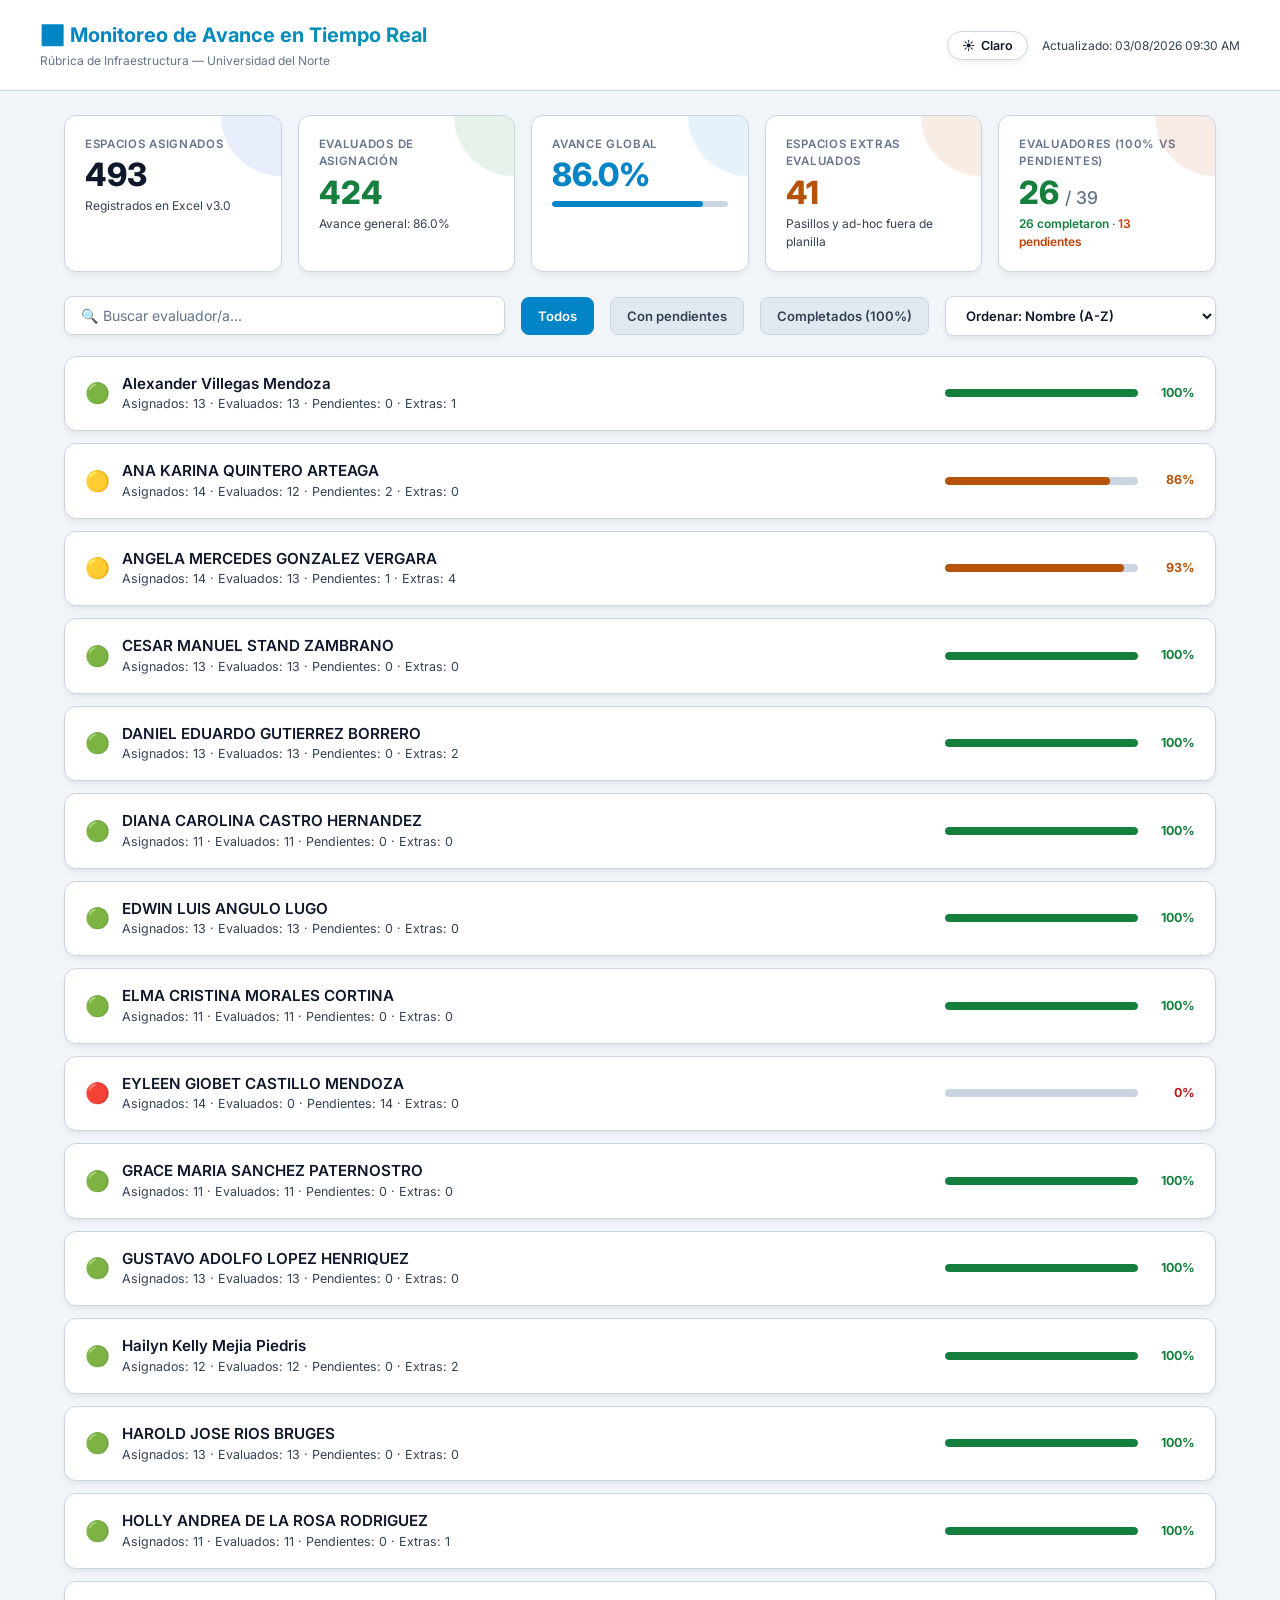
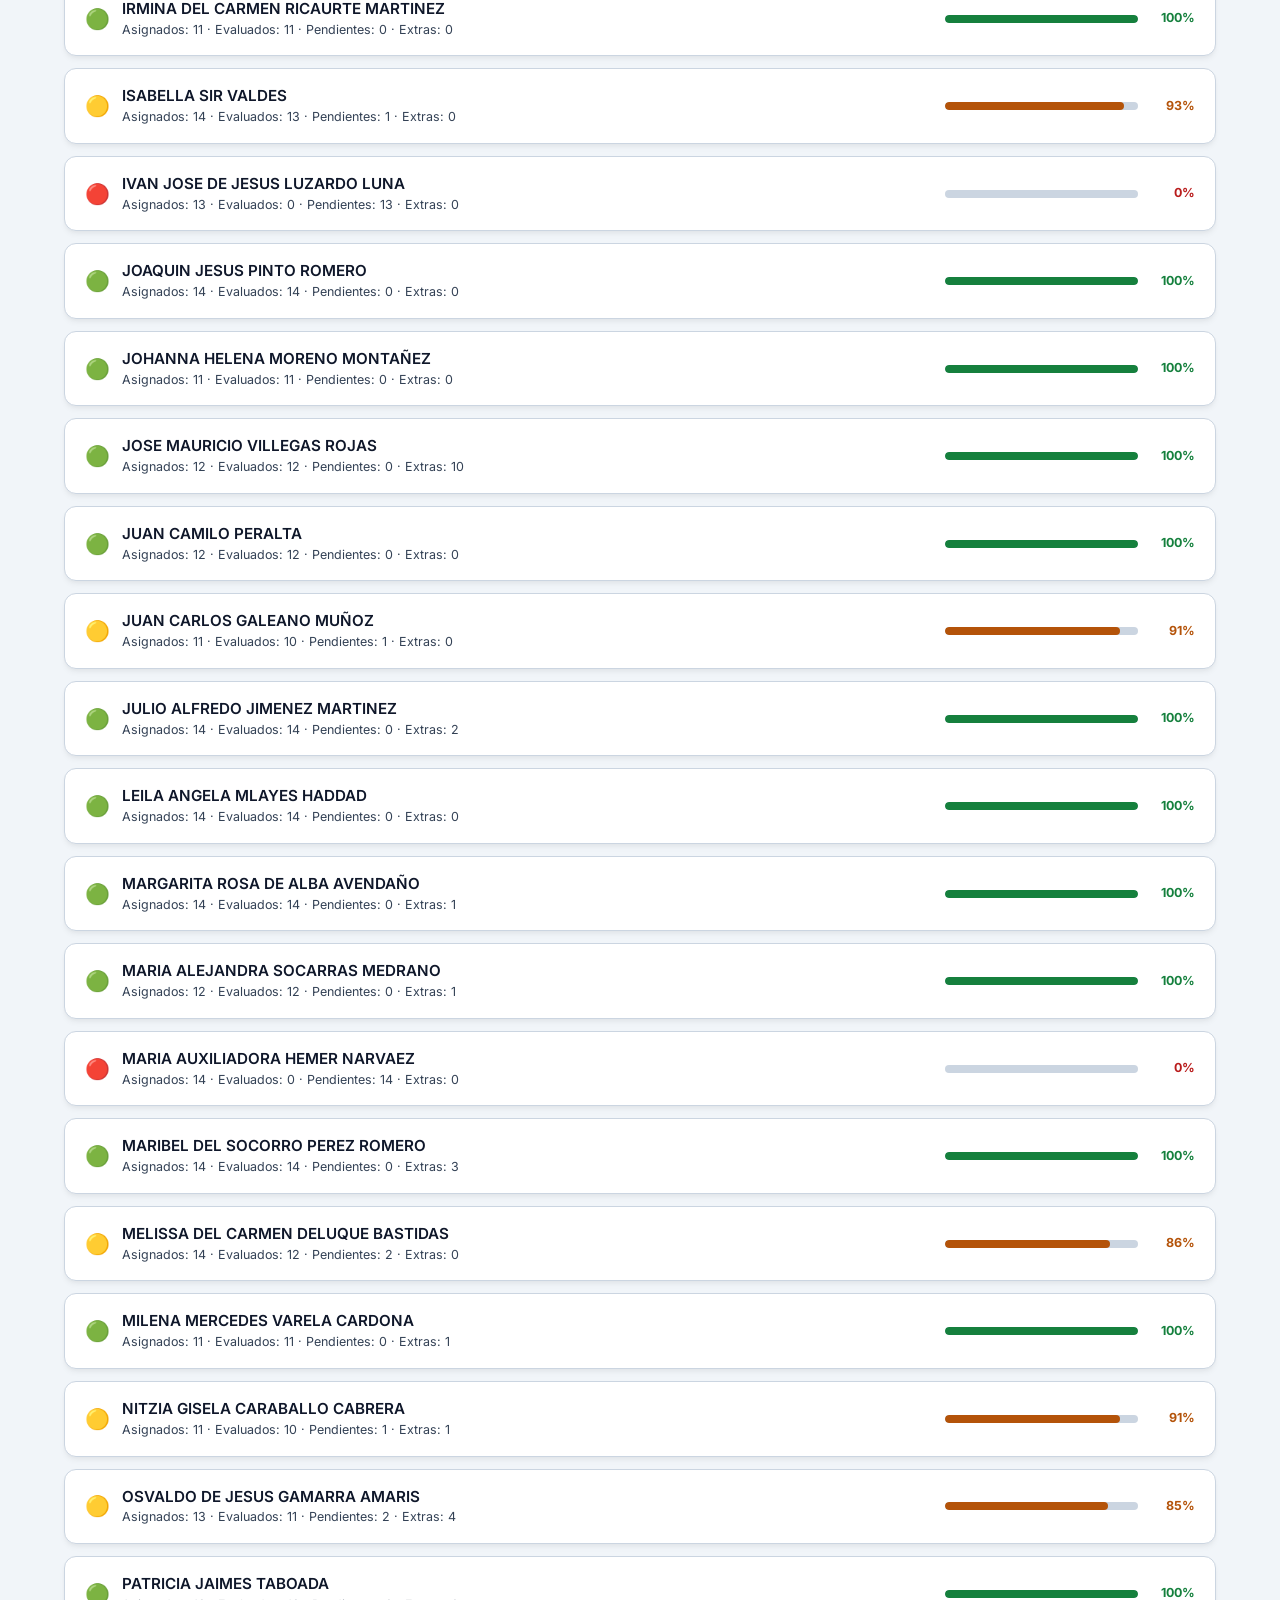
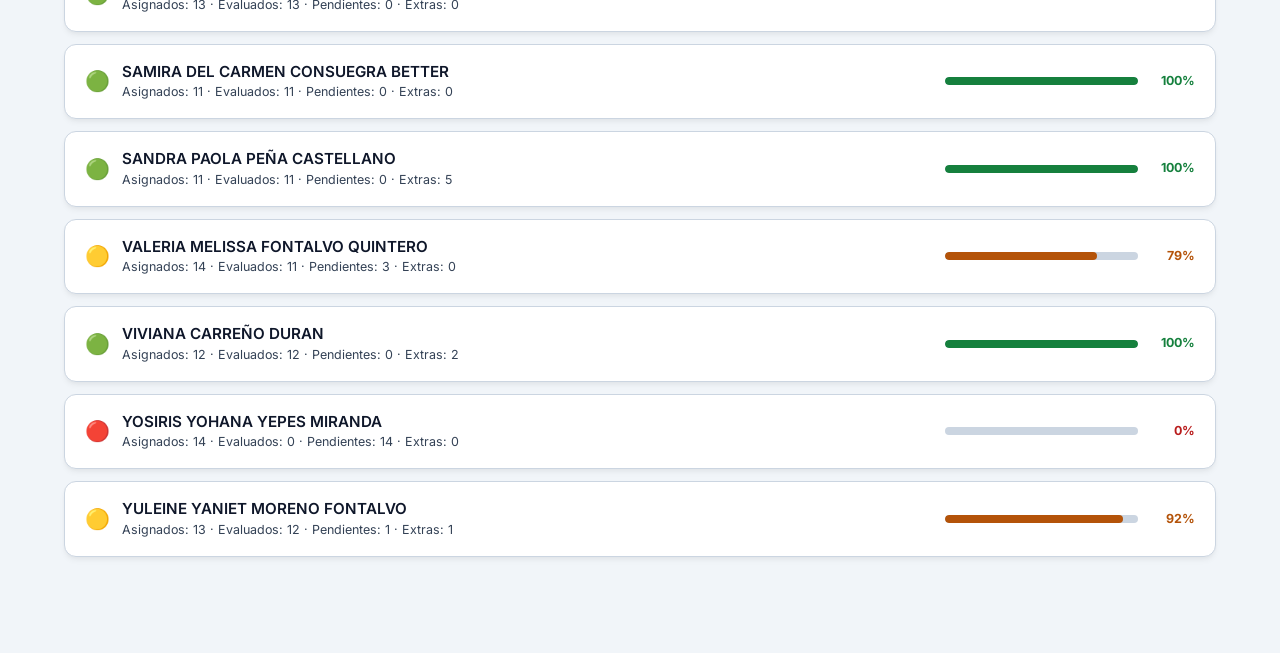
==== commit d1f0ea3e: "update: actualizar avance_real.html con los últimos registros de evaluación" ====
--- a/avance_real.html
+++ b/avance_real.html
@@ -425,7 +425,7 @@
         <button id="themeToggleBtn" class="theme-toggle-btn" onclick="toggleTheme()" title="Cambiar tema claro / oscuro">
           <span id="themeIcon">🌙</span> <span id="themeLabel">Oscuro</span>
         </button>
-        <p style="text-align: right; color: var(--text2);">Actualizado: 03/08/2026 09:15 AM</p>
+        <p style="text-align: right; color: var(--text2);">Actualizado: 03/08/2026 09:30 AM</p>
       </div>
     </div>
   </header>
@@ -441,15 +441,15 @@
       </div>
       <div class="stat-card">
         <div class="stat-label">Evaluados de Asignación</div>
-        <div class="stat-value" style="color: var(--green);">419</div>
-        <div class="stat-sub">Avance general: 85.0%</div>
+        <div class="stat-value" style="color: var(--green);">424</div>
+        <div class="stat-sub">Avance general: 86.0%</div>
         <div class="stat-accent" style="background:var(--green);"></div>
       </div>
       <div class="stat-card">
         <div class="stat-label">Avance Global</div>
-        <div class="stat-value" style="color: var(--accent);">85.0%</div>
+        <div class="stat-value" style="color: var(--accent);">86.0%</div>
         <div class="progress-bar-bg" style="margin-top:10px; height:6px;">
-          <div class="progress-bar-fill" style="width: 84.98985801217039%; background: var(--accent);"></div>
+          <div class="progress-bar-fill" style="width: 86.00405679513185%; background: var(--accent);"></div>
         </div>
         <div class="stat-accent" style="background:var(--accent);"></div>
       </div>
@@ -461,8 +461,8 @@
       </div>
       <div class="stat-card">
         <div class="stat-label">Evaluadores (100% vs Pendientes)</div>
-        <div class="stat-value" style="color: var(--green);">25 <span style="font-size: 1.1rem; color: var(--muted); font-weight: 500;">/ 39</span></div>
-        <div class="stat-sub"><span style="color: var(--green); font-weight: 600;">25 completaron</span> · <span style="color: var(--orange); font-weight: 600;">14 pendientes</span></div>
+        <div class="stat-value" style="color: var(--green);">26 <span style="font-size: 1.1rem; color: var(--muted); font-weight: 500;">/ 39</span></div>
+        <div class="stat-sub"><span style="color: var(--green); font-weight: 600;">26 completaron</span> · <span style="color: var(--orange); font-weight: 600;">13 pendientes</span></div>
         <div class="stat-accent" style="background:var(--orange);"></div>
       </div>
     </div>
@@ -486,7 +486,7 @@
   </main>
 
   <script>
-    const DATA = [{"name": "ANA KARINA QUINTERO ARTEAGA", "assigned_count": 14, "evaluated_count": 12, "pending_count": 2, "extra_count": 0, "progress_pct": 85.71428571428571, "done_list": [{"cod": "AUDITORIO", "nom": "Auditorio Marvel Moreno", "cat": "Auditorios/Salas de Eventos", "ed": "CAMPUS", "piso": "1", "fecha": "2026-07-22", "promedio": 4.75, "file": "evaluaciones_uninorte_2026-07-27 - Harold R_unificado.json"}, {"cod": "BATH21", "nom": "Baño Hombre BLOQI1 - Piso 1", "cat": "Baños", "ed": "BLOQI", "piso": "1", "fecha": "2026-07-17", "promedio": 4.75, "file": "evaluaciones_uninorte_2026-07-21 - Ana K Q.json"}, {"cod": "BATH22", "nom": "Baño Mujeres BLOQI1 - Piso 1", "cat": "Baños", "ed": "BLOQI", "piso": "1", "fecha": "2026-07-17", "promedio": 5, "file": "evaluaciones_uninorte_2026-07-21 - Ana K Q.json"}, {"cod": "BATH23", "nom": "Baño Hombres BLOQI4 - Piso 2", "cat": "Baños", "ed": "BLOQI", "piso": "2", "fecha": "2026-07-27", "promedio": 3.25, "file": "evaluaciones_uninorte_2026-07-28 (1) - Harold R.json"}, {"cod": "BATH34", "nom": "Baño Mujeres BLOQK - Piso 1", "cat": "Baños", "ed": "BLOQK", "piso": "1", "fecha": "2026-07-15", "promedio": 3.25, "file": "evaluaciones_uninorte_2026-07-21 - Ana K Q.json"}, {"cod": "BATH36", "nom": "Baño Mujeres BLOQK - Piso 3", "cat": "Baños", "ed": "BLOQK", "piso": "3", "fecha": "2026-07-15", "promedio": 3.75, "file": "evaluaciones_uninorte_2026-07-21 - Ana K Q.json"}, {"cod": "BATH37", "nom": "Baño Mujeres BLOQK - Piso 4", "cat": "Baños", "ed": "BLOQK", "piso": "4", "fecha": "2026-07-15", "promedio": 3.75, "file": "evaluaciones_uninorte_2026-07-21 - Ana K Q.json"}, {"cod": "BATH38", "nom": "Baño Mujeres BLOQK - Piso 5", "cat": "Baños", "ed": "BLOQK", "piso": "5", "fecha": "2026-07-15", "promedio": 3.5, "file": "evaluaciones_uninorte_2026-07-21 - Ana K Q.json"}, {"cod": "BATH39", "nom": "Baño Mujeres BLOQK - Piso 6", "cat": "Baños", "ed": "BLOQK", "piso": "6", "fecha": "2026-07-15", "promedio": 4.25, "file": "evaluaciones_uninorte_2026-07-21 - Ana K Q.json"}, {"cod": "BATH40", "nom": "Baño Mujeres BLOQK - Piso 7", "cat": "Baños", "ed": "BLOQK", "piso": "7", "fecha": "2026-07-15", "promedio": 4.25, "file": "evaluaciones_uninorte_2026-07-21 - Ana K Q.json"}, {"cod": "BATH41", "nom": "Baño Mujeres BLOQK - Piso 8", "cat": "Baños", "ed": "BLOQK", "piso": "8", "fecha": "2026-07-15", "promedio": 4, "file": "evaluaciones_uninorte_2026-07-21 - Ana K Q.json"}, {"cod": "BATH42", "nom": "Baño Mujeres BLOQK - Piso 9", "cat": "Baños", "ed": "BLOQK", "piso": "9", "fecha": "2026-07-15", "promedio": 4.5, "file": "evaluaciones_uninorte_2026-07-21 - Ana K Q.json"}], "pending_list": [{"cat": "bano", "cat_excel": "Baños", "ed": "BLOQI", "cod": "BATH24", "piso": "2", "nom": "Baño Mujeres BLOQI4 - Piso 2", "ev": "ANA KARINA QUINTERO ARTEAGA"}, {"cat": "bano", "cat_excel": "Baños", "ed": "BLOQK", "cod": "BATH35", "piso": "2", "nom": "Baño Mujeres BLOQK - Piso 2", "ev": "ANA KARINA QUINTERO ARTEAGA"}], "extra_list": []}, {"name": "ANGELA MERCEDES GONZALEZ VERGARA", "assigned_count": 14, "evaluated_count": 13, "pending_count": 1, "extra_count": 4, "progress_pct": 92.85714285714286, "done_list": [{"cod": "32E", "nom": "Salón 32E", "cat": "Salón de clases", "ed": "BLOQE", "piso": "3", "fecha": "2026-07-17", "promedio": 5, "file": "evaluaciones_uninorte_2026-07-17 - Ángela G.json"}, {"cod": "11E", "nom": "Salón 11E", "cat": "Salón de clases", "ed": "BLOQE", "piso": "1", "fecha": "2026-07-17", "promedio": 4.71, "file": "evaluaciones_uninorte_2026-07-17 - Ángela G.json"}, {"cod": "33E", "nom": "Salón 33E", "cat": "Salón de clases", "ed": "BLOQE", "piso": "3", "fecha": "2026-07-17", "promedio": 5, "file": "evaluaciones_uninorte_2026-07-17 - Ángela G.json"}, {"cod": "22E", "nom": "Salón 22E", "cat": "Salón de clases", "ed": "BLOQE", "piso": "2", "fecha": "2026-07-17", "promedio": 4.86, "file": "evaluaciones_uninorte_2026-07-17 - Ángela G.json"}, {"cod": "23E", "nom": "Salón 23E", "cat": "Salón de clases", "ed": "BLOQE", "piso": "2", "fecha": "2026-07-17", "promedio": 4.57, "file": "evaluaciones_uninorte_2026-07-17 - Ángela G.json"}, {"cod": "12E", "nom": "Salón 12E", "cat": "Salón de clases", "ed": "BLOQE", "piso": "1", "fecha": "2026-07-17", "promedio": 5, "file": "evaluaciones_uninorte_2026-07-17 - Ángela G.json"}, {"cod": "24E", "nom": "Salón 24E", "cat": "Salón de clases", "ed": "BLOQE", "piso": "2", "fecha": "2026-07-17", "promedio": 4.71, "file": "evaluaciones_uninorte_2026-07-17 - Ángela G.json"}, {"cod": "25E", "nom": "Salón 25E", "cat": "Salón de clases", "ed": "BLOQE", "piso": "2", "fecha": "2026-07-17", "promedio": 5, "file": "evaluaciones_uninorte_2026-07-17 - Ángela G.json"}, {"cod": "LE-1", "nom": "Lab. Enfermedades Tropicales", "cat": "Laboratorios", "ed": "BLOQE", "piso": "", "fecha": "2026-07-17", "promedio": 3.6, "file": "evaluaciones_uninorte_2026-07-17 - Ángela G.json"}, {"cod": "LE-3_2", "nom": "Laboratorio de Morfología", "cat": "Laboratorios", "ed": "BLOQE", "piso": "", "fecha": "2026-07-17", "promedio": 5, "file": "evaluaciones_uninorte_2026-07-17 - Ángela G.json"}, {"cod": "LE-4", "nom": "Lab. de Enfermería", "cat": "Laboratorios", "ed": "BLOQE", "piso": "", "fecha": "2026-07-17", "promedio": 4.8, "file": "evaluaciones_uninorte_2026-07-17 - Ángela G.json"}, {"cod": "BATH07", "nom": "Baño Hombres BLOQE - Piso 1", "cat": "Baños", "ed": "BLOQE", "piso": "1", "fecha": "2026-07-15", "promedio": 4, "file": "evaluaciones_uninorte_2026-07-17 - Ángela G.json"}, {"cod": "BATH08", "nom": "Baño Mujeres BLOQE - Piso 2", "cat": "Baños", "ed": "BLOQE", "piso": "2", "fecha": "2026-07-15", "promedio": 4.25, "file": "evaluaciones_uninorte_2026-07-17 - Ángela G.json"}], "pending_list": [{"cat": "laboratorio", "cat_excel": "Laboratorios", "ed": "BLOQE", "cod": "LE-5", "piso": "", "nom": "Lab. de Psicología", "ev": "ANGELA MERCEDES GONZALEZ VERGARA"}], "extra_list": [{"cod": "PAS-03", "nom": "Pasillo 03", "cat": "Pasillo / Escalera / Área Común", "ed": "BLOQE", "piso": "Piso 3", "fecha": "2026-07-17", "promedio": 5, "file": "evaluaciones_uninorte_2026-07-17 - Ángela G.json"}, {"cod": "11E", "nom": "Salón 11E", "cat": "Salón de Clases", "ed": "BLOQE", "piso": "1", "fecha": "2026-07-17", "promedio": 4.14, "file": "evaluaciones_uninorte_2026-07-17 - Ángela G.json"}, {"cod": "PAS-01", "nom": "Pasillo Piso 1", "cat": "Pasillo / Escalera / Área Común", "ed": "", "piso": "Piso 1", "fecha": "2026-07-15", "promedio": 5, "file": "evaluaciones_uninorte_2026-07-17 - Ángela G.json"}, {"cod": "PAS-01", "nom": "Pasillo piso 1 Bloque E", "cat": "Pasillo / Escalera / Área Común", "ed": "BLOQE", "piso": "1", "fecha": "2026-07-15", "promedio": 5, "file": "evaluaciones_uninorte_2026-07-17 - Ángela G.json"}]}, {"name": "Alexander Villegas Mendoza", "assigned_count": 13, "evaluated_count": 13, "pending_count": 0, "extra_count": 1, "progress_pct": 100.0, "done_list": [{"cod": "5M", "nom": "Salón de clase música 5M", "cat": "Salón de clases", "ed": "BLOQM", "piso": "1", "fecha": "2026-07-16", "promedio": 4.2, "file": "evaluaciones_uninorte_2026-07-17 - Alexander V.json"}, {"cod": "4M", "nom": "4M", "cat": "Salón de clases", "ed": "BLOQM", "piso": "1", "fecha": "2026-07-16", "promedio": 4.14, "file": "evaluaciones_uninorte_2026-07-17 - Alexander V.json"}, {"cod": "1M", "nom": "1M", "cat": "Salón de clases", "ed": "BLOQM", "piso": "1", "fecha": "2026-07-16", "promedio": 4.43, "file": "evaluaciones_uninorte_2026-07-17 - Alexander V.json"}, {"cod": "2M", "nom": "2M", "cat": "Salón de clases", "ed": "BLOQM", "piso": "1", "fecha": "2026-07-16", "promedio": 4.86, "file": "evaluaciones_uninorte_2026-07-17 - Alexander V.json"}, {"cod": "3M", "nom": "3M", "cat": "Salón de clases", "ed": "BLOQM", "piso": "1", "fecha": "2026-07-16", "promedio": 4.57, "file": "evaluaciones_uninorte_2026-07-17 - Alexander V.json"}, {"cod": "BLD-M", "nom": "Edificio Bloque M", "cat": "Fachadas de Edificios", "ed": "BLOQM", "piso": "", "fecha": "2026-07-16", "promedio": 4.5, "file": "evaluaciones_uninorte_2026-07-17 - Alexander V.json"}, {"cod": "PISCINA", "nom": "Piscina", "cat": "Canchas Deportivas", "ed": "CAMPUS", "piso": "", "fecha": "2026-07-16", "promedio": 5, "file": "evaluaciones_uninorte_2026-07-17 - Alexander V.json"}, {"cod": "BATH43", "nom": "Baño Hombres BLOQM", "cat": "Baños", "ed": "BLOQM", "piso": "1", "fecha": "2026-07-16", "promedio": 4, "file": "evaluaciones_uninorte_2026-07-17 - Alexander V.json"}, {"cod": "BATH44", "nom": "Baño Hombres BLOQM", "cat": "Baños", "ed": "BLOQM", "piso": "1", "fecha": "2026-07-16", "promedio": 3.25, "file": "evaluaciones_uninorte_2026-07-17 - Alexander V.json"}, {"cod": "BATH45", "nom": "Baño Hombres BLOQM", "cat": "Baños", "ed": "BLOQM", "piso": "1", "fecha": "2026-07-16", "promedio": 4.5, "file": "evaluaciones_uninorte_2026-07-17 - Alexander V.json"}, {"cod": "BATH46", "nom": "Baño Mujeres BLOQM", "cat": "Baños", "ed": "BLOQM", "piso": "1", "fecha": "2026-07-17", "promedio": 3.75, "file": "evaluaciones_uninorte_2026-07-17 - Alexander V.json"}, {"cod": "BATH47", "nom": "Baño Mujeres BLOQM", "cat": "Baños", "ed": "BLOQM", "piso": "1", "fecha": "2026-07-17", "promedio": 3.25, "file": "evaluaciones_uninorte_2026-07-17 - Alexander V.json"}, {"cod": "BATH48", "nom": "Baño Mujeres BLOQM", "cat": "Baños", "ed": "BLOQM", "piso": "1", "fecha": "2026-07-17", "promedio": 4.5, "file": "evaluaciones_uninorte_2026-07-17 - Alexander V.json"}], "pending_list": [], "extra_list": [{"cod": "BLD-M", "nom": "Edificio Bloque M", "cat": "Fachada de Edificio", "ed": "BLOQM", "piso": "", "fecha": "2026-07-16", "promedio": 3.5, "file": "evaluaciones_uninorte_2026-07-17 - Alexander V.json"}]}, {"name": "CESAR MANUEL STAND ZAMBRANO", "assigned_count": 13, "evaluated_count": 13, "pending_count": 0, "extra_count": 0, "progress_pct": 100.0, "done_list": [{"cod": "6-4L", "nom": "Lab Termo Fluidos", "cat": "Laboratorios", "ed": "BLOQK", "piso": "6", "fecha": "2026-07-31", "promedio": 4.8, "file": "evaluaciones_uninorte_2026-07-31 - Cesar S.json"}, {"cod": "6-5L", "nom": "Lab. Biocombustible", "cat": "Laboratorios", "ed": "BLOQK", "piso": "6", "fecha": "2026-07-31", "promedio": 4.4, "file": "evaluaciones_uninorte_2026-07-31 - Cesar S.json"}, {"cod": "6-6L", "nom": "Lab. de Biotecnología", "cat": "Laboratorios", "ed": "BLOQK", "piso": "6", "fecha": "2026-07-27", "promedio": 4.4, "file": "evaluaciones_uninorte_2026-07-31 - Cesar S.json"}, {"cod": "6-8L", "nom": "Laboratorio de Mecatronica", "cat": "Laboratorios", "ed": "BLOQK", "piso": "6", "fecha": "2026-07-27", "promedio": 4.6, "file": "evaluaciones_uninorte_2026-07-31 - Cesar S.json"}, {"cod": "6-9L", "nom": "Lab. Mecánica de Máquinas y Diseños", "cat": "Laboratorios", "ed": "BLOQK", "piso": "6", "fecha": "2026-07-27", "promedio": 4.2, "file": "evaluaciones_uninorte_2026-07-31 - Cesar S.json"}, {"cod": "S1-10L", "nom": "Lab. de Soldadura", "cat": "Laboratorios", "ed": "BLOQK", "piso": "S", "fecha": "2026-07-31", "promedio": 5, "file": "evaluaciones_uninorte_2026-07-31 - Cesar S.json"}, {"cod": "S1-11L", "nom": "Lab. Geotecnia y Materiales Constr.", "cat": "Laboratorios", "ed": "BLOQK", "piso": "S", "fecha": "2026-07-27", "promedio": 4, "file": "evaluaciones_uninorte_2026-07-31 - Cesar S.json"}, {"cod": "S1-4L", "nom": "Lab. Metalografía", "cat": "Laboratorios", "ed": "BLOQK", "piso": "S", "fecha": "2026-07-27", "promedio": 4.4, "file": "evaluaciones_uninorte_2026-07-31 - Cesar S.json"}, {"cod": "S1-5L", "nom": "Lab. de Ensayos de Materiales", "cat": "Laboratorios", "ed": "BLOQK", "piso": "S", "fecha": "2026-07-27", "promedio": 4.8, "file": "evaluaciones_uninorte_2026-07-31 - Cesar S.json"}, {"cod": "S1-6L", "nom": "Lab. de Prototipos", "cat": "Laboratorios", "ed": "BLOQK", "piso": "S", "fecha": "2026-07-27", "promedio": 4.8, "file": "evaluaciones_uninorte_2026-07-31 - Cesar S.json"}, {"cod": "S1-7L", "nom": "Lab. Centro de Mediciones y Coordenadas", "cat": "Laboratorios", "ed": "BLOQK", "piso": "S", "fecha": "2026-07-27", "promedio": 3.8, "file": "evaluaciones_uninorte_2026-07-31 - Cesar S.json"}, {"cod": "S1-8L", "nom": "Lab. de Manufactura", "cat": "Laboratorios", "ed": "BLOQK", "piso": "S", "fecha": "2026-07-27", "promedio": 3.6, "file": "evaluaciones_uninorte_2026-07-31 - Cesar S.json"}, {"cod": "S1-9L", "nom": "Lab. de Materiales De Ingeniería", "cat": "Laboratorios", "ed": "BLOQK", "piso": "S", "fecha": "2026-07-27", "promedio": 4.8, "file": "evaluaciones_uninorte_2026-07-31 - Cesar S.json"}], "pending_list": [], "extra_list": []}, {"name": "DANIEL EDUARDO GUTIERREZ BORRERO", "assigned_count": 13, "evaluated_count": 13, "pending_count": 0, "extra_count": 2, "progress_pct": 100.0, "done_list": [{"cod": "SAL_PROYECCION", "nom": "Salón Gabriel García Márquez", "cat": "Auditorios/Salas de Eventos", "ed": "CAMPUS", "piso": "1", "fecha": "2026-07-27", "promedio": 5, "file": "evaluaciones_uninorte_2026-07-27 - Daniel G.json"}, {"cod": "BATH49", "nom": "Baño Hombres BLOQJ - Piso 1", "cat": "Baños", "ed": "BLOQJ", "piso": "1", "fecha": "2026-07-16", "promedio": 3, "file": "evaluaciones_uninorte_2026-07-27 - Daniel G.json"}, {"cod": "BATH59", "nom": "Baño Mujeres BLOQJ - Piso 1", "cat": "Baños", "ed": "BLOQJ", "piso": "1", "fecha": "2026-07-16", "promedio": 5, "file": "evaluaciones_uninorte_2026-07-27 - Daniel G.json"}, {"cod": "BATH50", "nom": "Baño Hombres BLOQJ - Piso 2", "cat": "Baños", "ed": "BLOQJ", "piso": "2", "fecha": "2026-07-21", "promedio": 4.33, "file": "evaluaciones_uninorte_2026-07-27 - Daniel G.json"}, {"cod": "BATH60", "nom": "Baño Mujeres BLOQJ - Piso 2", "cat": "Baños", "ed": "BLOQJ", "piso": "2", "fecha": "2026-07-21", "promedio": 4.33, "file": "evaluaciones_uninorte_2026-07-27 - Daniel G.json"}, {"cod": "BATH51", "nom": "Baño Hombres BLOQJ - Piso 3", "cat": "Baños", "ed": "BLOQJ", "piso": "3", "fecha": "2026-07-21", "promedio": 4, "file": "evaluaciones_uninorte_2026-07-27 - Daniel G.json"}, {"cod": "BATH61", "nom": "Baño Mujeres BLOQJ - Piso 3", "cat": "Baños", "ed": "BLOQJ", "piso": "3", "fecha": "2026-07-21", "promedio": 5, "file": "evaluaciones_uninorte_2026-07-27 - Daniel G.json"}, {"cod": "BATH52", "nom": "Baño Hombres BLOQJ - Piso 4", "cat": "Baños", "ed": "BLOQJ", "piso": "4", "fecha": "2026-07-21", "promedio": 5, "file": "evaluaciones_uninorte_2026-07-27 - Daniel G.json"}, {"cod": "BATH62", "nom": "Baño Mujeres BLOQJ - Piso 4", "cat": "Baños", "ed": "BLOQJ", "piso": "4", "fecha": "2026-07-21", "promedio": 3.33, "file": "evaluaciones_uninorte_2026-07-27 - Daniel G.json"}, {"cod": "BATH53", "nom": "Baño Hombres BLOQJ - Piso 5", "cat": "Baños", "ed": "BLOQJ", "piso": "5", "fecha": "2026-07-21", "promedio": 4, "file": "evaluaciones_uninorte_2026-07-27 - Daniel G.json"}, {"cod": "BATH63", "nom": "Baño Mujeres BLOQJ - Piso 5", "cat": "Baños", "ed": "BLOQJ", "piso": "5", "fecha": "2026-07-21", "promedio": 5, "file": "evaluaciones_uninorte_2026-07-27 - Daniel G.json"}, {"cod": "BATH54", "nom": "Baño Hombres BLOQJ - Piso 6", "cat": "Baños", "ed": "BLOQJ", "piso": "6", "fecha": "2026-07-21", "promedio": 4.67, "file": "evaluaciones_uninorte_2026-07-27 - Daniel G.json"}, {"cod": "BATH64", "nom": "Baño Mujeres BLOQJ - Piso 6", "cat": "Baños", "ed": "BLOQJ", "piso": "6", "fecha": "2026-07-21", "promedio": 4.33, "file": "evaluaciones_uninorte_2026-07-27 - Daniel G.json"}], "pending_list": [], "extra_list": [{"cod": "Escaleras SS", "nom": "Rampas bloque J", "cat": "Pasillo / Escalera / Área Común", "ed": "BLOQJ", "piso": "SS", "fecha": "2026-07-21", "promedio": 4.33, "file": "evaluaciones_uninorte_2026-07-27 - Daniel G.json"}, {"cod": "PAS-06", "nom": "Pasillo psio 6", "cat": "Pasillo / Escalera / Área Común", "ed": "BLOQJ", "piso": "6", "fecha": "2026-07-21", "promedio": 4.5, "file": "evaluaciones_uninorte_2026-07-27 - Daniel G.json"}]}, {"name": "DIANA CAROLINA CASTRO HERNANDEZ", "assigned_count": 11, "evaluated_count": 11, "pending_count": 0, "extra_count": 0, "progress_pct": 100.0, "done_list": [{"cod": "25D", "nom": "Salón 25D", "cat": "Salón de clases", "ed": "BLOQD", "piso": "2", "fecha": "2026-07-17", "promedio": 4.14, "file": "evaluaciones_uninorte_2026-07-17 - Diana C.json"}, {"cod": "24D", "nom": "Salón 24D", "cat": "Salón de clases", "ed": "BLOQD", "piso": "2", "fecha": "2026-07-17", "promedio": 3.83, "file": "evaluaciones_uninorte_2026-07-17 - Diana C.json"}, {"cod": "23D", "nom": "Salón 23D", "cat": "Salón de clases", "ed": "BLOQD", "piso": "2", "fecha": "2026-07-17", "promedio": 3.86, "file": "evaluaciones_uninorte_2026-07-17 - Diana C.json"}, {"cod": "31D", "nom": "Salón 31D", "cat": "Salón de clases", "ed": "BLOQD", "piso": "3", "fecha": "2026-07-17", "promedio": 3.71, "file": "evaluaciones_uninorte_2026-07-17 - Diana C.json"}, {"cod": "22D", "nom": "Salón 22D", "cat": "Salón de clases", "ed": "BLOQD", "piso": "2", "fecha": "2026-07-17", "promedio": 3.71, "file": "evaluaciones_uninorte_2026-07-17 - Diana C.json"}, {"cod": "SIN2", "nom": "Sala de Internet 2", "cat": "Salas de Computadores", "ed": "BLOQD", "piso": "", "fecha": "2026-07-17", "promedio": 3.67, "file": "evaluaciones_uninorte_2026-07-17 - Diana C.json"}, {"cod": "SDU4", "nom": "Sala de Usuarios No. 4", "cat": "Salas de Computadores", "ed": "BLOQD", "piso": "3", "fecha": "2026-07-17", "promedio": 4, "file": "evaluaciones_uninorte_2026-07-17 - Diana C.json"}, {"cod": "21D", "nom": "Salón 21D", "cat": "Laboratorios", "ed": "BLOQD", "piso": "2", "fecha": "2026-07-17", "promedio": 4.2, "file": "evaluaciones_uninorte_2026-07-17 - Diana C.json"}, {"cod": "LD1", "nom": "Laboratorio de economia experimental", "cat": "Laboratorios", "ed": "BLOQD", "piso": "S", "fecha": "2026-07-17", "promedio": 5, "file": "evaluaciones_uninorte_2026-07-17 - Diana C.json"}, {"cod": "BLD-D", "nom": "Edificio Bloque D", "cat": "Fachadas de Edificios", "ed": "BLOQD", "piso": "", "fecha": "2026-07-17", "promedio": 4.5, "file": "evaluaciones_uninorte_2026-07-17 - Diana C.json"}, {"cod": "SAES03", "nom": "Sala de Estudio BLOQD", "cat": "Bibliotecas / Salas de Estudio", "ed": "BLOQD", "piso": "1", "fecha": "2026-07-17", "promedio": 4.33, "file": "evaluaciones_uninorte_2026-07-17 - Diana C.json"}], "pending_list": [], "extra_list": []}, {"name": "EDWIN LUIS ANGULO LUGO", "assigned_count": 13, "evaluated_count": 13, "pending_count": 0, "extra_count": 0, "progress_pct": 100.0, "done_list": [{"cod": "SAL1", "nom": "Salón De Música No.1.", "cat": "Salón de clases", "ed": "COLIS", "piso": "1", "fecha": "2026-07-14", "promedio": 4.57, "file": "evaluaciones_uninorte_2026-07-17 - Edwin A.json"}, {"cod": "BLD-COLIS", "nom": "Coliseo", "cat": "Fachadas de Edificios", "ed": "COLIS", "piso": "", "fecha": "2026-07-16", "promedio": 4, "file": "evaluaciones_uninorte_2026-07-17 - Edwin A.json"}, {"cod": "CAMP-FIELD02", "nom": "Cancha Multiple cubierta", "cat": "Canchas Deportivas", "ed": "CAMPUS", "piso": "", "fecha": "2026-07-16", "promedio": 2.75, "file": "evaluaciones_uninorte_2026-07-17 - Edwin A.json"}, {"cod": "CAMP-FIELD03", "nom": "Cancha de raquetball 1", "cat": "Canchas Deportivas", "ed": "CAMPUS", "piso": "", "fecha": "2026-07-16", "promedio": 3.75, "file": "evaluaciones_uninorte_2026-07-17 - Edwin A.json"}, {"cod": "CAMP-FIELD04", "nom": "Cancha de raquetball 2", "cat": "Canchas Deportivas", "ed": "CAMPUS", "piso": "", "fecha": "2026-07-16", "promedio": 3.75, "file": "evaluaciones_uninorte_2026-07-17 - Edwin A.json"}, {"cod": "CAMP-FIELD05", "nom": "Cancha de raquetball 3", "cat": "Canchas Deportivas", "ed": "CAMPUS", "piso": "", "fecha": "2026-07-16", "promedio": 3.67, "file": "evaluaciones_uninorte_2026-07-17 - Edwin A.json"}, {"cod": "CAMP-FIELD06", "nom": "Cancha fútbol", "cat": "Canchas Deportivas", "ed": "CAMPUS", "piso": "", "fecha": "2026-07-16", "promedio": 3.5, "file": "evaluaciones_uninorte_2026-07-17 - Edwin A.json"}, {"cod": "CAMP-FIELD07", "nom": "Cancha Tenis 1", "cat": "Canchas Deportivas", "ed": "CAMPUS", "piso": "", "fecha": "2026-07-16", "promedio": 4.5, "file": "evaluaciones_uninorte_2026-07-17 - Edwin A.json"}, {"cod": "CAMP-FIELD08", "nom": "Cancha Tenis 2", "cat": "Canchas Deportivas", "ed": "CAMPUS", "piso": "", "fecha": "2026-07-16", "promedio": 3.75, "file": "evaluaciones_uninorte_2026-07-17 - Edwin A.json"}, {"cod": "CAMP-FIELD09", "nom": "Cancha Multiple 1", "cat": "Canchas Deportivas", "ed": "CAMPUS", "piso": "", "fecha": "2026-07-16", "promedio": 3.33, "file": "evaluaciones_uninorte_2026-07-17 - Edwin A.json"}, {"cod": "CAMP-FIELD10", "nom": "Cancha Multiple 2", "cat": "Canchas Deportivas", "ed": "CAMPUS", "piso": "", "fecha": "2026-07-16", "promedio": 4, "file": "evaluaciones_uninorte_2026-07-17 - Edwin A.json"}, {"cod": "CAMP-FIELD11", "nom": "Cancha fútbol sintético", "cat": "Canchas Deportivas", "ed": "CAMPUS", "piso": "", "fecha": "2026-07-16", "promedio": 3.25, "file": "evaluaciones_uninorte_2026-07-17 - Edwin A.json"}, {"cod": "CSEO-FIELD01", "nom": "Cancha Deportiva", "cat": "Canchas Deportivas", "ed": "COLIS", "piso": "", "fecha": "2026-07-16", "promedio": 4, "file": "evaluaciones_uninorte_2026-07-17 - Edwin A.json"}], "pending_list": [], "extra_list": []}, {"name": "ELMA CRISTINA MORALES CORTINA", "assigned_count": 11, "evaluated_count": 11, "pending_count": 0, "extra_count": 0, "progress_pct": 100.0, "done_list": [{"cod": "14J", "nom": "Salon de clases 14J", "cat": "Salón de clases", "ed": "BLOQJ1", "piso": "1", "fecha": "2026-07-16", "promedio": 5, "file": "evaluaciones_uninorte_2026-07-16-Elma Morales.json"}, {"cod": "17J", "nom": "Salon de clases 17J", "cat": "Salón de clases", "ed": "BLOQJ1", "piso": "1", "fecha": "2026-07-16", "promedio": 5, "file": "evaluaciones_uninorte_2026-07-16-Elma Morales.json"}, {"cod": "16J", "nom": "Salon de clases 16J", "cat": "Salón de clases", "ed": "BLOQJ1", "piso": "1", "fecha": "2026-07-16", "promedio": 4.71, "file": "evaluaciones_uninorte_2026-07-16-Elma Morales.json"}, {"cod": "15J", "nom": "Salon de clases 15J", "cat": "Salón de clases", "ed": "BLOQJ1", "piso": "1", "fecha": "2026-07-16", "promedio": 5, "file": "evaluaciones_uninorte_2026-07-16-Elma Morales.json"}, {"cod": "18J", "nom": "Salon de clases 18J", "cat": "Salón de clases", "ed": "BLOQJ1", "piso": "1", "fecha": "2026-07-16", "promedio": 5, "file": "evaluaciones_uninorte_2026-07-16-Elma Morales.json"}, {"cod": "3L-10", "nom": "Salón 3L-10", "cat": "Laboratorios", "ed": "1L6", "piso": "1", "fecha": "2026-07-16", "promedio": 5, "file": "evaluaciones_uninorte_2026-07-16-Elma Morales.json"}, {"cod": "3L-11", "nom": "Salón 3L-11", "cat": "Laboratorios", "ed": "1L6", "piso": "1", "fecha": "2026-07-16", "promedio": 5, "file": "evaluaciones_uninorte_2026-07-16-Elma Morales.json"}, {"cod": "J-CAMPUS03", "nom": "Jardín de alrededor de comedor funcionarios", "cat": "Jardines y Zonas Verdes", "ed": "CAMPUS", "piso": "", "fecha": "2026-07-16", "promedio": 5, "file": "evaluaciones_uninorte_2026-07-16-Elma Morales.json"}, {"cod": "J-CAMPUS08", "nom": "Jardín administrativo 2", "cat": "Jardines y Zonas Verdes", "ed": "CAMPUS", "piso": "", "fecha": "2026-07-16", "promedio": 5, "file": "evaluaciones_uninorte_2026-07-16-Elma Morales.json"}, {"cod": "ZOEST01", "nom": "Zona de Estudiantes - Bambú 1", "cat": "Bibliotecas / Salas de Estudio", "ed": "CAMPUS", "piso": "1", "fecha": "2026-07-16", "promedio": 4.25, "file": "evaluaciones_uninorte_2026-07-16-Elma Morales.json"}, {"cod": "ZOEST02", "nom": "Zona de Estudiantes - Bambú 2", "cat": "Bibliotecas / Salas de Estudio", "ed": "CAMPUS", "piso": "1", "fecha": "2026-07-16", "promedio": 4.25, "file": "evaluaciones_uninorte_2026-07-16-Elma Morales.json"}], "pending_list": [], "extra_list": []}, {"name": "EYLEEN GIOBET CASTILLO MENDOZA", "assigned_count": 14, "evaluated_count": 0, "pending_count": 14, "extra_count": 0, "progress_pct": 0.0, "done_list": [], "pending_list": [{"cat": "salon", "cat_excel": "Salón de clases", "ed": "BLOI4", "cod": "I4-12", "piso": "1", "nom": "Salón I4-12", "ev": "EYLEEN GIOBET CASTILLO MENDOZA"}, {"cat": "salon", "cat_excel": "Salón de clases", "ed": "BLOI4", "cod": "I4-25", "piso": "2", "nom": "Salón I4-25", "ev": "EYLEEN GIOBET CASTILLO MENDOZA"}, {"cat": "salon", "cat_excel": "Salón de clases", "ed": "BLOI4", "cod": "I4-13", "piso": "1", "nom": "Salón I4-13", "ev": "EYLEEN GIOBET CASTILLO MENDOZA"}, {"cat": "salon", "cat_excel": "Salón de clases", "ed": "BLOI4", "cod": "I4-11", "piso": "1", "nom": "Salón I4-11", "ev": "EYLEEN GIOBET CASTILLO MENDOZA"}, {"cat": "salon", "cat_excel": "Salón de clases", "ed": "BLOI4", "cod": "I4-21", "piso": "2", "nom": "Salón I4-21", "ev": "EYLEEN GIOBET CASTILLO MENDOZA"}, {"cat": "salon", "cat_excel": "Salón de clases", "ed": "BLOI4", "cod": "I4-15", "piso": "1", "nom": "Salón I4-15", "ev": "EYLEEN GIOBET CASTILLO MENDOZA"}, {"cat": "salon", "cat_excel": "Salón de clases", "ed": "BLOI4", "cod": "I4-28", "piso": "2", "nom": "Salón I4-28", "ev": "EYLEEN GIOBET CASTILLO MENDOZA"}, {"cat": "salon", "cat_excel": "Salón de clases", "ed": "BLOI4", "cod": "I4-22", "piso": "2", "nom": "Salón I4-22", "ev": "EYLEEN GIOBET CASTILLO MENDOZA"}, {"cat": "salon", "cat_excel": "Salón de clases", "ed": "BLOI4", "cod": "I4-14", "piso": "1", "nom": "Salón I4-14", "ev": "EYLEEN GIOBET CASTILLO MENDOZA"}, {"cat": "salon", "cat_excel": "Salón de clases", "ed": "BLOI4", "cod": "I4-23", "piso": "2", "nom": "Salón I4-23", "ev": "EYLEEN GIOBET CASTILLO MENDOZA"}, {"cat": "salon", "cat_excel": "Salón de clases", "ed": "BLOI4", "cod": "I4-27", "piso": "2", "nom": "Salón I4-27", "ev": "EYLEEN GIOBET CASTILLO MENDOZA"}, {"cat": "salon", "cat_excel": "Salón de clases", "ed": "BLOI4", "cod": "I4-26", "piso": "2", "nom": "Salón I4-26", "ev": "EYLEEN GIOBET CASTILLO MENDOZA"}, {"cat": "salon", "cat_excel": "Salón de clases", "ed": "BLOI4", "cod": "I4-24", "piso": "2", "nom": "Salón I4-24", "ev": "EYLEEN GIOBET CASTILLO MENDOZA"}, {"cat": "laboratorio", "cat_excel": "Laboratorios", "ed": "BLOI4", "cod": "LI4-4", "piso": "1", "nom": "Lab. LI4-4", "ev": "EYLEEN GIOBET CASTILLO MENDOZA"}], "extra_list": []}, {"name": "GRACE MARIA SANCHEZ PATERNOSTRO", "assigned_count": 11, "evaluated_count": 11, "pending_count": 0, "extra_count": 0, "progress_pct": 100.0, "done_list": [{"cod": "BLB2", "nom": "Biblab 2", "cat": "Salas de Computadores", "ed": "BKCP", "piso": "1", "fecha": "2026-07-16", "promedio": 4, "file": "evaluaciones_uninorte_2026-07-16-BKCP.json"}, {"cod": "BLB1", "nom": "Biblab 1", "cat": "Salas de Computadores", "ed": "BKCP", "piso": "1", "fecha": "2026-07-16", "promedio": 4.33, "file": "evaluaciones_uninorte_2026-07-16-BKCP.json"}, {"cod": "BLD-BKCP", "nom": "Biblioteca Karl C. Parrish Jr.", "cat": "Fachadas de Edificios", "ed": "BKCP", "piso": "", "fecha": "2026-07-16", "promedio": 2.5, "file": "evaluaciones_uninorte_2026-07-16-BKCP.json"}, {"cod": "SAES11", "nom": "Sala de Estudio BKCP", "cat": "Bibliotecas / Salas de Estudio", "ed": "BKCP", "piso": "S", "fecha": "2026-07-16", "promedio": 4, "file": "evaluaciones_uninorte_2026-07-16-BKCP.json"}, {"cod": "SAES12", "nom": "Sala de Estudio BKCP", "cat": "Bibliotecas / Salas de Estudio", "ed": "BKCP", "piso": "1", "fecha": "2026-07-16", "promedio": 4, "file": "evaluaciones_uninorte_2026-07-16-BKCP.json"}, {"cod": "SAES13", "nom": "Sala de Estudio BKCP", "cat": "Bibliotecas / Salas de Estudio", "ed": "BKCP", "piso": "2", "fecha": "2026-07-16", "promedio": 3.33, "file": "evaluaciones_uninorte_2026-07-16-BKCP.json"}, {"cod": "SAES14", "nom": "Sala de Estudio BKCP", "cat": "Bibliotecas / Salas de Estudio", "ed": "BKCP", "piso": "3", "fecha": "2026-07-16", "promedio": 4, "file": "evaluaciones_uninorte_2026-07-16-BKCP.json"}, {"cod": "SAES15", "nom": "Sala de Estudio BKCP", "cat": "Bibliotecas / Salas de Estudio", "ed": "BKCP", "piso": "4", "fecha": "2026-07-16", "promedio": 3, "file": "evaluaciones_uninorte_2026-07-16-BKCP.json"}, {"cod": "BATH92", "nom": "Baño Mujeres Biblioteca - Piso 1", "cat": "Baños", "ed": "BKCP", "piso": "S", "fecha": "2026-07-16", "promedio": 3.5, "file": "evaluaciones_uninorte_2026-07-16-BKCP.json"}, {"cod": "BATH93", "nom": "Baño Mujeres Biblioteca - Piso 2", "cat": "Baños", "ed": "BKCP", "piso": "1", "fecha": "2026-07-16", "promedio": 3.75, "file": "evaluaciones_uninorte_2026-07-16-BKCP.json"}, {"cod": "BATH94", "nom": "Baño Mujeres Biblioteca - Piso 3", "cat": "Baños", "ed": "BKCP", "piso": "2", "fecha": "2026-07-16", "promedio": 4, "file": "evaluaciones_uninorte_2026-07-16-BKCP.json"}], "pending_list": [], "extra_list": []}, {"name": "GUSTAVO ADOLFO LOPEZ HENRIQUEZ", "assigned_count": 13, "evaluated_count": 13, "pending_count": 0, "extra_count": 0, "progress_pct": 100.0, "done_list": [{"cod": "1L6-11", "nom": "Lab. de Desarrollo de modelos y prototipos", "cat": "Laboratorios", "ed": "1L6", "piso": "1", "fecha": "2026-07-15", "promedio": 2.8, "file": "evaluaciones_uninorte_2026-07-16 - Gustavo López.json"}, {"cod": "1L6-21", "nom": "Sala de Diseño Estudiantes", "cat": "Laboratorios", "ed": "1L6", "piso": "2", "fecha": "2026-07-15", "promedio": 4, "file": "evaluaciones_uninorte_2026-07-16 - Gustavo López.json"}, {"cod": "1L6-22", "nom": "Sala Diseño de Estudiantes", "cat": "Laboratorios", "ed": "1L6", "piso": "2", "fecha": "2026-07-15", "promedio": 3.6, "file": "evaluaciones_uninorte_2026-07-16 - Gustavo López.json"}, {"cod": "1L6-31", "nom": "Lab. de Sistemas Digitales", "cat": "Laboratorios", "ed": "1L6", "piso": "3", "fecha": "2026-07-15", "promedio": 4.4, "file": "evaluaciones_uninorte_2026-07-16 - Gustavo López.json"}, {"cod": "1L6-32", "nom": "Sala 2 Investigación y Desarrollo", "cat": "Laboratorios", "ed": "1L6", "piso": "3", "fecha": "2026-07-15", "promedio": 4.8, "file": "evaluaciones_uninorte_2026-07-16 - Gustavo López.json"}, {"cod": "1L6-33", "nom": "Sala 3 Investigación y Desarrollo", "cat": "Laboratorios", "ed": "1L6", "piso": "3", "fecha": "2026-07-15", "promedio": 3.6, "file": "evaluaciones_uninorte_2026-07-16 - Gustavo López.json"}, {"cod": "1L6-34", "nom": "Sala 4 Investigación y Desarrollo", "cat": "Laboratorios", "ed": "1L6", "piso": "3", "fecha": "2026-07-15", "promedio": 4.4, "file": "evaluaciones_uninorte_2026-07-16 - Gustavo López.json"}, {"cod": "1L6-35", "nom": "Sala 5 Investigación - Lab.Telemática", "cat": "Laboratorios", "ed": "1L6", "piso": "3", "fecha": "2026-07-15", "promedio": 3.6, "file": "evaluaciones_uninorte_2026-07-16 - Gustavo López.json"}, {"cod": "1L6-36", "nom": "Sala 6 Investigación y Desarrollo", "cat": "Laboratorios", "ed": "1L6", "piso": "3", "fecha": "2026-07-15", "promedio": 4.6, "file": "evaluaciones_uninorte_2026-07-16 - Gustavo López.json"}, {"cod": "1L6-37", "nom": "Sala 7 Investigación y Desarrollo", "cat": "Laboratorios", "ed": "1L6", "piso": "3", "fecha": "2026-07-15", "promedio": 4.4, "file": "evaluaciones_uninorte_2026-07-16 - Gustavo López.json"}, {"cod": "1L6-38", "nom": "Sala 8 Investigación y Desarrollo", "cat": "Laboratorios", "ed": "1L6", "piso": "3", "fecha": "2026-07-15", "promedio": 4, "file": "evaluaciones_uninorte_2026-07-16 - Gustavo López.json"}, {"cod": "1L6-39", "nom": "Sala 9 Investigación y Desarrollo", "cat": "Laboratorios", "ed": "1L6", "piso": "3", "fecha": "2026-07-15", "promedio": 4.4, "file": "evaluaciones_uninorte_2026-07-16 - Gustavo López.json"}, {"cod": "3L-12", "nom": "Laboratorio Investigacion departamento de fisica", "cat": "Laboratorios", "ed": "1L6", "piso": "1", "fecha": "2026-07-15", "promedio": 2.67, "file": "evaluaciones_uninorte_2026-07-16 - Gustavo López.json"}], "pending_list": [], "extra_list": []}, {"name": "HAROLD JOSE RIOS BRUGES", "assigned_count": 13, "evaluated_count": 13, "pending_count": 0, "extra_count": 0, "progress_pct": 100.0, "done_list": [{"cod": "1-1L", "nom": "Lab. de Aprendizaje Estudiantes", "cat": "Laboratorios", "ed": "BLOQK", "piso": "1", "fecha": "2026-07-15", "promedio": 4.67, "file": "evaluaciones_uninorte_2026-07-27 - Harold R_unificado.json"}, {"cod": "1-2L", "nom": "Lab. de Aprendizaje Docente", "cat": "Laboratorios", "ed": "BLOQK", "piso": "1", "fecha": "2026-07-27", "promedio": 4, "file": "evaluaciones_uninorte_2026-07-27 - Harold R_unificado.json"}, {"cod": "4-1L", "nom": "Diseño Digital", "cat": "Laboratorios", "ed": "BLOQK", "piso": "4", "fecha": "2026-07-15", "promedio": 4.33, "file": "evaluaciones_uninorte_2026-07-27 - Harold R_unificado.json"}, {"cod": "4-2L", "nom": "Estudio de Fotografia", "cat": "Laboratorios", "ed": "BLOQK", "piso": "4", "fecha": "2026-07-15", "promedio": 4, "file": "evaluaciones_uninorte_2026-07-27 - Harold R_unificado.json"}, {"cod": "L4-1", "nom": "Lab. Robótica Industrial", "cat": "Laboratorios", "ed": "BLOQK", "piso": "4", "fecha": "2026-07-17", "promedio": 3.67, "file": "evaluaciones_uninorte_2026-07-27 - Harold R_unificado.json"}, {"cod": "5-2L", "nom": "Sala de Computo Ing civil", "cat": "Laboratorios", "ed": "BLOQK", "piso": "5", "fecha": "2026-07-15", "promedio": 4, "file": "evaluaciones_uninorte_2026-07-27 - Harold R_unificado.json"}, {"cod": "6-2L", "nom": "Lab Mediciones y Control", "cat": "Laboratorios", "ed": "BLOQK", "piso": "6", "fecha": "2026-07-16", "promedio": 3.33, "file": "evaluaciones_uninorte_2026-07-27 - Harold R_unificado.json"}, {"cod": "6-3L", "nom": "Lab Ciencias de la Computacion", "cat": "Laboratorios", "ed": "BLOQK", "piso": "6", "fecha": "2026-07-16", "promedio": 4.25, "file": "evaluaciones_uninorte_2026-07-27 - Harold R_unificado.json"}, {"cod": "7-1L", "nom": "Lab. Computacional Ing. Industrial", "cat": "Laboratorios", "ed": "BLOQK", "piso": "7", "fecha": "2026-07-15", "promedio": 4, "file": "evaluaciones_uninorte_2026-07-27 - Harold R_unificado.json"}, {"cod": "7-2L", "nom": "Lab. Investigación de Operaciones", "cat": "Laboratorios", "ed": "BLOQK", "piso": "7", "fecha": "2026-07-15", "promedio": 4.5, "file": "evaluaciones_uninorte_2026-07-27 - Harold R_unificado.json"}, {"cod": "7-3L", "nom": "Lab Higiene y seguridad Industrial", "cat": "Laboratorios", "ed": "BLOQK", "piso": "7", "fecha": "2026-07-16", "promedio": 4.25, "file": "evaluaciones_uninorte_2026-07-27 - Harold R_unificado.json"}, {"cod": "7-4L", "nom": "Lab. Operaciones y Logística", "cat": "Laboratorios", "ed": "BLOQK", "piso": "7", "fecha": "2026-07-15", "promedio": 4.5, "file": "evaluaciones_uninorte_2026-07-27 - Harold R_unificado.json"}, {"cod": "ECO", "nom": "Centro de escritura", "cat": "Laboratorios", "ed": "BLOQK", "piso": "", "fecha": "2026-07-16", "promedio": 4.67, "file": "evaluaciones_uninorte_2026-07-27 - Harold R_unificado.json"}], "pending_list": [], "extra_list": []}, {"name": "HOLLY ANDREA DE LA ROSA RODRIGUEZ", "assigned_count": 11, "evaluated_count": 11, "pending_count": 0, "extra_count": 1, "progress_pct": 100.0, "done_list": [{"cod": "J-CAMPUS01", "nom": "Jardín frente Biblioteca", "cat": "Jardines y Zonas Verdes", "ed": "CAMPUS", "piso": "", "fecha": "2026-07-28", "promedio": 5, "file": "evaluaciones_uninorte_2026-07-28-1 - Holly D.json"}, {"cod": "J-CAMPUS02", "nom": "Jardín posterior Biblioteca", "cat": "Jardines y Zonas Verdes", "ed": "CAMPUS", "piso": "", "fecha": "2026-07-28", "promedio": 5, "file": "evaluaciones_uninorte_2026-07-28-1 - Holly D.json"}, {"cod": "J-CAMPUS04", "nom": "Jardín Laboratorio 1", "cat": "Jardines y Zonas Verdes", "ed": "CAMPUS", "piso": "", "fecha": "2026-07-28", "promedio": 3.75, "file": "evaluaciones_uninorte_2026-07-28-1 - Holly D.json"}, {"cod": "J-CAMPUS05", "nom": "Jardín Laboratorio 2", "cat": "Jardines y Zonas Verdes", "ed": "CAMPUS", "piso": "", "fecha": "2026-07-28", "promedio": 5, "file": "evaluaciones_uninorte_2026-07-28-1 - Holly D.json"}, {"cod": "J-CAMPUS14", "nom": "Jardín entre Bloque B y Bloque C", "cat": "Jardines y Zonas Verdes", "ed": "CAMPUS", "piso": "", "fecha": "2026-07-28", "promedio": 5, "file": "evaluaciones_uninorte_2026-07-28-1 - Holly D.json"}, {"cod": "J-CAMPUS33", "nom": "Jardín Casa Blanca (Administrativo 1)", "cat": "Jardines y Zonas Verdes", "ed": "CAMPUS", "piso": "", "fecha": "2026-07-28", "promedio": 4.25, "file": "evaluaciones_uninorte_2026-07-28-1 - Holly D.json"}, {"cod": "J-CAMPUS40", "nom": "Jardín Bancolombia", "cat": "Jardines y Zonas Verdes", "ed": "CAMPUS", "piso": "", "fecha": "2026-07-28", "promedio": 5, "file": "evaluaciones_uninorte_2026-07-28-1 - Holly D.json"}, {"cod": "BLD-A", "nom": "Edificio Bloque A", "cat": "Fachadas de Edificios", "ed": "BLOQA", "piso": "", "fecha": "2026-07-16", "promedio": 4.5, "file": "evaluaciones_uninorte_2026-07-28-1 - Holly D.json"}, {"cod": "SAES01", "nom": "Sala de Estudio BLOQA", "cat": "Bibliotecas / Salas de Estudio", "ed": "BLOQA", "piso": "1", "fecha": "2026-07-16", "promedio": 4.25, "file": "evaluaciones_uninorte_2026-07-28-1 - Holly D.json"}, {"cod": "BATH01", "nom": "Baño Hombres BLOQA - Piso 2", "cat": "Baños", "ed": "BLOQA", "piso": "2", "fecha": "2026-07-16", "promedio": 4.25, "file": "evaluaciones_uninorte_2026-07-28-1 - Holly D.json"}, {"cod": "BATH02", "nom": "Baño Mujeres BLOQA - Piso 2", "cat": "Baños", "ed": "BLOQA", "piso": "2", "fecha": "2026-07-16", "promedio": 4, "file": "evaluaciones_uninorte_2026-07-28-1 - Holly D.json"}], "pending_list": [], "extra_list": [{"cod": "Pasillo gestión humana", "nom": "Piso 2", "cat": "Pasillo / Escalera / Área Común", "ed": "BLOQA", "piso": "2", "fecha": "2026-07-16", "promedio": 5, "file": "evaluaciones_uninorte_2026-07-28-1 - Holly D.json"}]}, {"name": "Hailyn Kelly Mejia Piedris", "assigned_count": 12, "evaluated_count": 12, "pending_count": 0, "extra_count": 2, "progress_pct": 100.0, "done_list": [{"cod": "I1-22", "nom": "Salón I1-22", "cat": "Salón de clases", "ed": "BLOI1", "piso": "2", "fecha": "2026-07-15", "promedio": 3.71, "file": "evaluaciones_uninorte_2026-07-16- Hailyn.json"}, {"cod": "I1-26", "nom": "Salón I1-26", "cat": "Salón de clases", "ed": "BLOI1", "piso": "2", "fecha": "2026-07-15", "promedio": 4.29, "file": "evaluaciones_uninorte_2026-07-16- Hailyn.json"}, {"cod": "I1-23", "nom": "Salón I1-23", "cat": "Salón de clases", "ed": "BLOI1", "piso": "2", "fecha": "2026-07-15", "promedio": 4, "file": "evaluaciones_uninorte_2026-07-16- Hailyn.json"}, {"cod": "I1-24", "nom": "Salón I1-24", "cat": "Salón de clases", "ed": "BLOI1", "piso": "2", "fecha": "2026-07-16", "promedio": 4, "file": "evaluaciones_uninorte_2026-07-16- Hailyn.json"}, {"cod": "I1-27", "nom": "Salón I1-27", "cat": "Salón de clases", "ed": "BLOI1", "piso": "2", "fecha": "2026-07-15", "promedio": 3.86, "file": "evaluaciones_uninorte_2026-07-16- Hailyn.json"}, {"cod": "I1-25", "nom": "Salón I1-25", "cat": "Salón de clases", "ed": "BLOI1", "piso": "2", "fecha": "2026-07-15", "promedio": 4.14, "file": "evaluaciones_uninorte_2026-07-16- Hailyn.json"}, {"cod": "I1-21", "nom": "Salón I1-21", "cat": "Salón de clases", "ed": "BLOI1", "piso": "2", "fecha": "2026-07-15", "promedio": 4.29, "file": "evaluaciones_uninorte_2026-07-16- Hailyn.json"}, {"cod": "12G2", "nom": "Salón 12G2", "cat": "Salón de clases", "ed": "BLOQG2", "piso": "1", "fecha": "2026-07-15", "promedio": 4.29, "file": "evaluaciones_uninorte_2026-07-16- Hailyn.json"}, {"cod": "21K", "nom": "SALON 21K", "cat": "Salón de clases", "ed": "BLOQK", "piso": "2", "fecha": "2026-07-15", "promedio": 4.57, "file": "evaluaciones_uninorte_2026-07-16- Hailyn.json"}, {"cod": "31K", "nom": "SALON 31K", "cat": "Salón de clases", "ed": "BLOQK", "piso": "3", "fecha": "2026-07-15", "promedio": 4.71, "file": "evaluaciones_uninorte_2026-07-16- Hailyn.json"}, {"cod": "LI1-1", "nom": "Lab. de Idiomas 1", "cat": "Laboratorios", "ed": "BLOI1", "piso": "1", "fecha": "2026-07-15", "promedio": 5, "file": "evaluaciones_uninorte_2026-07-16- Hailyn.json"}, {"cod": "LI1-2", "nom": "Lab. de Idiomas 2", "cat": "Laboratorios", "ed": "BLOI1", "piso": "1", "fecha": "2026-07-15", "promedio": 4.33, "file": "evaluaciones_uninorte_2026-07-16- Hailyn.json"}], "pending_list": [], "extra_list": [{"cod": "Segundo piso de idiomas", "nom": "Techo entre los baños del I1 e I 3", "cat": "Pasillo / Escalera / Área Común", "ed": "", "piso": "2", "fecha": "2026-07-16", "promedio": 4.33, "file": "evaluaciones_uninorte_2026-07-16- Hailyn.json"}, {"cod": "Pasillo 2 piso bloque I1", "nom": "Instituto de idiomas", "cat": "Pasillo / Escalera / Área Común", "ed": "BLOI1", "piso": "2", "fecha": "2026-07-16", "promedio": 4, "file": "evaluaciones_uninorte_2026-07-16- Hailyn.json"}]}, {"name": "IRMINA DEL CARMEN RICAURTE MARTINEZ", "assigned_count": 11, "evaluated_count": 11, "pending_count": 0, "extra_count": 0, "progress_pct": 100.0, "done_list": [{"cod": "L11M", "nom": "Lab de producción y composición músical", "cat": "Laboratorios", "ed": "BLOQM", "piso": "1", "fecha": "2026-07-17", "promedio": 3.6, "file": "evaluaciones_uninorte_2026-07-17 - Irmina R.json"}, {"cod": "CDA-1L", "nom": "Arquitectura Tropical", "cat": "Laboratorios", "ed": "CANCH", "piso": "1", "fecha": "2026-07-17", "promedio": 3, "file": "evaluaciones_uninorte_2026-07-17 - Irmina R.json"}, {"cod": "CDA-2L", "nom": "Lab Energia Renovables", "cat": "Laboratorios", "ed": "CANCH", "piso": "1", "fecha": "2026-07-17", "promedio": 4.4, "file": "evaluaciones_uninorte_2026-07-17 - Irmina R.json"}, {"cod": "2-1 L4", "nom": "Laboratorio simulacion preclinica odontologica", "cat": "Laboratorios", "ed": "L4", "piso": "2", "fecha": "2026-07-16", "promedio": 4.4, "file": "evaluaciones_uninorte_2026-07-17 - Irmina R.json"}, {"cod": "2-2 L4", "nom": "Laboratorio multifuncional de Materiales dentales", "cat": "Laboratorios", "ed": "L4", "piso": "2", "fecha": "2026-07-16", "promedio": 4.4, "file": "evaluaciones_uninorte_2026-07-17 - Irmina R.json"}, {"cod": "2-3 L4", "nom": "Laboratorio rayos X odontologicos", "cat": "Laboratorios", "ed": "L4", "piso": "2", "fecha": "2026-07-16", "promedio": 4, "file": "evaluaciones_uninorte_2026-07-17 - Irmina R.json"}, {"cod": "2-4 L4", "nom": "Laboratorio simulacion preclinica odontologica", "cat": "Laboratorios", "ed": "L4", "piso": "2", "fecha": "2026-07-16", "promedio": 4, "file": "evaluaciones_uninorte_2026-07-17 - Irmina R.json"}, {"cod": "L5-11", "nom": "Sala de Computadores de Pedagogia Infantil", "cat": "Laboratorios", "ed": "L5", "piso": "1", "fecha": "2026-07-17", "promedio": 4.8, "file": "evaluaciones_uninorte_2026-07-17 - Irmina R.json"}, {"cod": "L5-12", "nom": "Lab. virologia", "cat": "Laboratorios", "ed": "L5", "piso": "1", "fecha": "2026-07-17", "promedio": 2.6, "file": "evaluaciones_uninorte_2026-07-17 - Irmina R.json"}, {"cod": "LJ-1", "nom": "Lab. Lic. En Pedagogía Infantil", "cat": "Laboratorios", "ed": "L5", "piso": "1", "fecha": "2026-07-17", "promedio": 4.6, "file": "evaluaciones_uninorte_2026-07-17 - Irmina R.json"}, {"cod": "J-CAMPUS28", "nom": "Jardín Bloque de la Salud", "cat": "Jardines y Zonas Verdes", "ed": "CAMPUS", "piso": "", "fecha": "2026-07-17", "promedio": 5, "file": "evaluaciones_uninorte_2026-07-17 - Irmina R.json"}], "pending_list": [], "extra_list": []}, {"name": "ISABELLA SIR VALDES", "assigned_count": 14, "evaluated_count": 13, "pending_count": 1, "extra_count": 0, "progress_pct": 92.85714285714286, "done_list": [{"cod": "J-CAMPUS09", "nom": "Jardín alrededor del Edificio Santo Domingo (Bloque J)", "cat": "Jardines y Zonas Verdes", "ed": "CAMPUS", "piso": "", "fecha": "2026-07-17", "promedio": 4, "file": "evaluaciones_uninorte_2026-07-17 - Isabella S.json"}, {"cod": "J-CAMPUS12", "nom": "Jardín Media Torta Coliseo (Frente a Cancha de Tennis)", "cat": "Jardines y Zonas Verdes", "ed": "CAMPUS", "piso": "", "fecha": "2026-07-16", "promedio": 3.5, "file": "evaluaciones_uninorte_2026-07-17 - Isabella S.json"}, {"cod": "J-CAMPUS13", "nom": "Jardín Escaleras Coliseo", "cat": "Jardines y Zonas Verdes", "ed": "CAMPUS", "piso": "", "fecha": "2026-07-16", "promedio": 4.25, "file": "evaluaciones_uninorte_2026-07-17 - Isabella S.json"}, {"cod": "J-CAMPUS15", "nom": "Jardín Casa Estudio", "cat": "Jardines y Zonas Verdes", "ed": "CAMPUS", "piso": "", "fecha": "2026-07-17", "promedio": 4.75, "file": "evaluaciones_uninorte_2026-07-17 - Isabella S.json"}, {"cod": "J-CAMPUS17", "nom": "Jardín Central de Frío 2 (Frente Laboratorios ING Civil atras de Bloque K)", "cat": "Jardines y Zonas Verdes", "ed": "CAMPUS", "piso": "", "fecha": "2026-07-16", "promedio": 4, "file": "evaluaciones_uninorte_2026-07-17 - Isabella S.json"}, {"cod": "J-CAMPUS19", "nom": "Jardín Zona Martillo (Alrededor de la Zona Multiple de Estudiantes 2)", "cat": "Jardines y Zonas Verdes", "ed": "CAMPUS", "piso": "", "fecha": "2026-07-17", "promedio": 4.5, "file": "evaluaciones_uninorte_2026-07-17 - Isabella S.json"}, {"cod": "J-CAMPUS21", "nom": "Jardín Bloque Idiomas 4 (Bloque I4)", "cat": "Jardines y Zonas Verdes", "ed": "CAMPUS", "piso": "", "fecha": "2026-07-16", "promedio": 4.5, "file": "evaluaciones_uninorte_2026-07-17 - Isabella S.json"}, {"cod": "J-CAMPUS23", "nom": "Jardín Emisora (Bloque D)", "cat": "Jardines y Zonas Verdes", "ed": "CAMPUS", "piso": "", "fecha": "2026-07-17", "promedio": 4.5, "file": "evaluaciones_uninorte_2026-07-17 - Isabella S.json"}, {"cod": "J-CAMPUS27", "nom": "Jardín Ptar Principal (Frente a la bodega de mantenimiento)", "cat": "Jardines y Zonas Verdes", "ed": "CAMPUS", "piso": "", "fecha": "2026-07-16", "promedio": 5, "file": "evaluaciones_uninorte_2026-07-17 - Isabella S.json"}, {"cod": "J-CAMPUS29", "nom": "Jardín Zona Multiple Estudiantes 1", "cat": "Jardines y Zonas Verdes", "ed": "CAMPUS", "piso": "", "fecha": "2026-07-17", "promedio": 4, "file": "evaluaciones_uninorte_2026-07-17 - Isabella S.json"}, {"cod": "J-CAMPUS30", "nom": "Jardín Almacen (Frente a Cancha de Tennis)", "cat": "Jardines y Zonas Verdes", "ed": "CAMPUS", "piso": "", "fecha": "2026-07-16", "promedio": 3.75, "file": "evaluaciones_uninorte_2026-07-17 - Isabella S.json"}, {"cod": "J-CAMPUS31", "nom": "Jardín Coliseo", "cat": "Jardines y Zonas Verdes", "ed": "CAMPUS", "piso": "", "fecha": "2026-07-16", "promedio": 4, "file": "evaluaciones_uninorte_2026-07-17 - Isabella S.json"}, {"cod": "J-CAMPUS32", "nom": "Jardín Lobby Norte (Coliseo)", "cat": "Jardines y Zonas Verdes", "ed": "CAMPUS", "piso": "", "fecha": "2026-07-16", "promedio": 4.75, "file": "evaluaciones_uninorte_2026-07-17 - Isabella S.json"}], "pending_list": [{"cat": "jardin", "cat_excel": "Jardines y Zonas Verdes", "ed": "CAMPUS", "cod": "J-CAMPUS18", "piso": "", "nom": "Jardín Central de Acopio", "ev": "ISABELLA SIR VALDES"}], "extra_list": []}, {"name": "IVAN JOSE DE JESUS LUZARDO LUNA", "assigned_count": 13, "evaluated_count": 0, "pending_count": 13, "extra_count": 0, "progress_pct": 0.0, "done_list": [], "pending_list": [{"cat": "salon", "cat_excel": "Salón de clases", "ed": "BLOQG", "cod": "51G", "piso": "5", "nom": "Sala de Doctorado 1", "ev": "IVAN JOSE DE JESUS LUZARDO LUNA"}, {"cat": "salon", "cat_excel": "Salón de clases", "ed": "BLOQG", "cod": "52G", "piso": "5", "nom": "Sala de Doctorado 2", "ev": "IVAN JOSE DE JESUS LUZARDO LUNA"}, {"cat": "salon", "cat_excel": "Salón de clases", "ed": "BLOQG", "cod": "53G", "piso": "5", "nom": "Sala de Doctorado 3", "ev": "IVAN JOSE DE JESUS LUZARDO LUNA"}, {"cat": "salon", "cat_excel": "Salón de clases", "ed": "BLOQG2", "cod": "11G2", "piso": "1", "nom": "Salón 11G2", "ev": "IVAN JOSE DE JESUS LUZARDO LUNA"}, {"cat": "salon", "cat_excel": "Salón de clases", "ed": "BLOQG2", "cod": "25G2", "piso": "2", "nom": "Salón Harvard 2 -salón magistral", "ev": "IVAN JOSE DE JESUS LUZARDO LUNA"}, {"cat": "salon", "cat_excel": "Salón de clases", "ed": "BLOQG2", "cod": "23G2", "piso": "2", "nom": "Salón Harvard- salón magistral", "ev": "IVAN JOSE DE JESUS LUZARDO LUNA"}, {"cat": "salon", "cat_excel": "Salón de clases", "ed": "BLOQG2", "cod": "54G2", "piso": "5", "nom": "Sala de Doctorado 4", "ev": "IVAN JOSE DE JESUS LUZARDO LUNA"}, {"cat": "fachada", "cat_excel": "Fachadas de Edificios", "ed": "BLOQG", "cod": "BLD-G", "piso": "", "nom": "Edificio Álvaro Jaramillo Vengoechea", "ev": "IVAN JOSE DE JESUS LUZARDO LUNA"}, {"cat": "bano", "cat_excel": "Baños", "ed": "BLOQG", "cod": "BATH11", "piso": "1", "nom": "Baño Hombres BLOQG - Piso 1", "ev": "IVAN JOSE DE JESUS LUZARDO LUNA"}, {"cat": "bano", "cat_excel": "Baños", "ed": "BLOQG", "cod": "BATH12", "piso": "2", "nom": "Baño Hombres BLOQG - Piso 2", "ev": "IVAN JOSE DE JESUS LUZARDO LUNA"}, {"cat": "bano", "cat_excel": "Baños", "ed": "BLOQG", "cod": "BATH13", "piso": "3", "nom": "Baño Hombres BLOQG - Piso 3", "ev": "IVAN JOSE DE JESUS LUZARDO LUNA"}, {"cat": "bano", "cat_excel": "Baños", "ed": "BLOQG", "cod": "BATH14", "piso": "4", "nom": "Baño Hombres BLOQG - Piso 4", "ev": "IVAN JOSE DE JESUS LUZARDO LUNA"}, {"cat": "bano", "cat_excel": "Baños", "ed": "BLOQG", "cod": "BATH15", "piso": "5", "nom": "Baño Hombres BLOQG - Piso 5", "ev": "IVAN JOSE DE JESUS LUZARDO LUNA"}], "extra_list": []}, {"name": "JOAQUIN JESUS PINTO ROMERO", "assigned_count": 14, "evaluated_count": 9, "pending_count": 5, "extra_count": 0, "progress_pct": 64.28571428571429, "done_list": [{"cod": "BLB3", "nom": "Biblab 3", "cat": "Salas de Computadores", "ed": "BACA", "piso": "", "fecha": "2026-07-27", "promedio": 5, "file": "evaluaciones_uninorte_2026-07-27 - Joaquín P.json"}, {"cod": "BLD-BACA", "nom": "Casa Estudio Alfredo Correa De Andreis", "cat": "Fachadas de Edificios", "ed": "BACA", "piso": "", "fecha": "2026-07-27", "promedio": 5, "file": "evaluaciones_uninorte_2026-07-27 - Joaquín P.json"}, {"cod": "SAES08", "nom": "Sala de Estudio BACA", "cat": "Bibliotecas / Salas de Estudio", "ed": "BACA", "piso": "1", "fecha": "2026-07-27", "promedio": 4.5, "file": "evaluaciones_uninorte_2026-07-27 - Joaquín P.json"}, {"cod": "SAES09", "nom": "Sala de Estudio BACA", "cat": "Bibliotecas / Salas de Estudio", "ed": "BACA", "piso": "2", "fecha": "2026-07-27", "promedio": 4.25, "file": "evaluaciones_uninorte_2026-07-27 - Joaquín P.json"}, {"cod": "SAES10", "nom": "Sala de Estudio BACA", "cat": "Bibliotecas / Salas de Estudio", "ed": "BACA", "piso": "3", "fecha": "2026-07-27", "promedio": 4.25, "file": "evaluaciones_uninorte_2026-07-27 - Joaquín P.json"}, {"cod": "BATH83", "nom": "Baño Hombres Casa Estudio - Piso 1", "cat": "Baños", "ed": "BACA", "piso": "1", "fecha": "2026-07-27", "promedio": 5, "file": "evaluaciones_uninorte_2026-07-27 - Joaquín P.json"}, {"cod": "BATH84", "nom": "Baño Hombres Casa Estudio - Piso 2", "cat": "Baños", "ed": "BACA", "piso": "2", "fecha": "2026-07-27", "promedio": 3.75, "file": "evaluaciones_uninorte_2026-07-27 - Joaquín P.json"}, {"cod": "BATH85", "nom": "Baño Hombres Casa Estudio - Piso 3", "cat": "Baños", "ed": "BACA", "piso": "3", "fecha": "2026-07-27", "promedio": 2.75, "file": "evaluaciones_uninorte_2026-07-27 - Joaquín P.json"}, {"cod": "BATH90", "nom": "Baño Hombres Biblioteca - Piso 2", "cat": "Baños", "ed": "BKCP", "piso": "1", "fecha": "2026-07-27", "promedio": 3, "file": "evaluaciones_uninorte_2026-07-27 - Joaquín P.json"}], "pending_list": [{"cat": "bano", "cat_excel": "Baños", "ed": "BACA", "cod": "BATH86", "piso": "1", "nom": "Baño Mujeres Casa Estudio - Piso 1", "ev": "JOAQUIN JESUS PINTO ROMERO"}, {"cat": "bano", "cat_excel": "Baños", "ed": "BACA", "cod": "BATH87", "piso": "2", "nom": "Baño Mujeres Casa Estudio - Piso 2", "ev": "JOAQUIN JESUS PINTO ROMERO"}, {"cat": "bano", "cat_excel": "Baños", "ed": "BACA", "cod": "BATH88", "piso": "3", "nom": "Baño Mujeres Casa Estudio - Piso 3", "ev": "JOAQUIN JESUS PINTO ROMERO"}, {"cat": "bano", "cat_excel": "Baños", "ed": "BKCP", "cod": "BATH89", "piso": "S", "nom": "Baño Hombres Biblioteca - Piso 1", "ev": "JOAQUIN JESUS PINTO ROMERO"}, {"cat": "bano", "cat_excel": "Baños", "ed": "BKCP", "cod": "BATH91", "piso": "2", "nom": "Baño Hombres Biblioteca - Piso 3", "ev": "JOAQUIN JESUS PINTO ROMERO"}], "extra_list": []}, {"name": "JOHANNA HELENA MORENO MONTAÑEZ", "assigned_count": 11, "evaluated_count": 11, "pending_count": 0, "extra_count": 0, "progress_pct": 100.0, "done_list": [{"cod": "31G2", "nom": "Salón 31G2", "cat": "Salón de clases", "ed": "BLOQG2", "piso": "3", "fecha": "2026-07-16", "promedio": 4.57, "file": "evaluaciones_uninorte_2026-07-17 - Johanna M.json"}, {"cod": "32G2", "nom": "Salón 32G2", "cat": "Salón de clases", "ed": "BLOQG2", "piso": "3", "fecha": "2026-07-16", "promedio": 4.29, "file": "evaluaciones_uninorte_2026-07-17 - Johanna M.json"}, {"cod": "36G2", "nom": "Salón 36G2", "cat": "Salón de clases", "ed": "BLOQG2", "piso": "3", "fecha": "2026-07-16", "promedio": 4.43, "file": "evaluaciones_uninorte_2026-07-17 - Johanna M.json"}, {"cod": "33G2", "nom": "Salón 33G2", "cat": "Salón de clases", "ed": "BLOQG2", "piso": "3", "fecha": "2026-07-16", "promedio": 4.43, "file": "evaluaciones_uninorte_2026-07-17 - Johanna M.json"}, {"cod": "37G2", "nom": "Salón 37G2", "cat": "Salón de clases", "ed": "BLOQG2", "piso": "3", "fecha": "2026-07-16", "promedio": 4.43, "file": "evaluaciones_uninorte_2026-07-17 - Johanna M.json"}, {"cod": "38G2", "nom": "Salón 38G2", "cat": "Salón de clases", "ed": "BLOQG2", "piso": "3", "fecha": "2026-07-16", "promedio": 4.43, "file": "evaluaciones_uninorte_2026-07-17 - Johanna M.json"}, {"cod": "35G2", "nom": "Salón 35G2", "cat": "Salón de clases", "ed": "BLOQG2", "piso": "3", "fecha": "2026-07-16", "promedio": 4.43, "file": "evaluaciones_uninorte_2026-07-17 - Johanna M.json"}, {"cod": "34G2", "nom": "Salón 34G2", "cat": "Salón de clases", "ed": "BLOQG2", "piso": "3", "fecha": "2026-07-16", "promedio": 4.43, "file": "evaluaciones_uninorte_2026-07-17 - Johanna M.json"}, {"cod": "J-CAMPUS11", "nom": "Jardín Alrededor de la Rampa de Posgrados (Bloque G)", "cat": "Jardines y Zonas Verdes", "ed": "CAMPUS", "piso": "", "fecha": "2026-07-17", "promedio": 4, "file": "evaluaciones_uninorte_2026-07-17 - Johanna M.json"}, {"cod": "J-CAMPUS26", "nom": "Jardín Izquierdo Plazoleta Posgrados (Frente Bloque G)", "cat": "Jardines y Zonas Verdes", "ed": "CAMPUS", "piso": "", "fecha": "2026-07-17", "promedio": 4.5, "file": "evaluaciones_uninorte_2026-07-17 - Johanna M.json"}, {"cod": "SAES07", "nom": "Sala de Estudio Bloque Laboratorio N° 1", "cat": "Bibliotecas / Salas de Estudio", "ed": "L1", "piso": "1", "fecha": "2026-07-17", "promedio": 3.67, "file": "evaluaciones_uninorte_2026-07-17 - Johanna M.json"}], "pending_list": [], "extra_list": []}, {"name": "JOSE MAURICIO VILLEGAS ROJAS", "assigned_count": 12, "evaluated_count": 12, "pending_count": 0, "extra_count": 10, "progress_pct": 100.0, "done_list": [{"cod": "J-CAMPUS16", "nom": "Jardín Portería 04", "cat": "Jardines y Zonas Verdes", "ed": "CAMPUS", "piso": "", "fecha": "2026-07-15", "promedio": 5, "file": "evaluaciones_uninorte_2026-07-21 - José V.json"}, {"cod": "J-CAMPUS34", "nom": "Jardín Portería 01", "cat": "Jardines y Zonas Verdes", "ed": "CAMPUS", "piso": "", "fecha": "2026-07-15", "promedio": 5, "file": "evaluaciones_uninorte_2026-07-21 - José V.json"}, {"cod": "J-CAMPUS35", "nom": "Jardín Portería 02", "cat": "Jardines y Zonas Verdes", "ed": "CAMPUS", "piso": "", "fecha": "2026-07-15", "promedio": 5, "file": "evaluaciones_uninorte_2026-07-21 - José V.json"}, {"cod": "J-CAMPUS36", "nom": "Jardín Campestre (Izquierda de porteria 01)", "cat": "Jardines y Zonas Verdes", "ed": "CAMPUS", "piso": "", "fecha": "2026-07-15", "promedio": 5, "file": "evaluaciones_uninorte_2026-07-21 - José V.json"}, {"cod": "J-EXTER05", "nom": "Jardín Exterior Portería 11 a Portería 11B", "cat": "Jardines y Zonas Verdes", "ed": "FUERA", "piso": "", "fecha": "2026-07-17", "promedio": 5, "file": "evaluaciones_uninorte_2026-07-21 - José V.json"}, {"cod": "J-EXTER06", "nom": "Jardín Exterior Portería 05 a Portería 07", "cat": "Jardines y Zonas Verdes", "ed": "FUERA", "piso": "", "fecha": "2026-07-17", "promedio": 5, "file": "evaluaciones_uninorte_2026-07-21 - José V.json"}, {"cod": "C-ACCES01", "nom": "Portería 1", "cat": "Entradas y Salidas", "ed": "CAMPUS", "piso": "", "fecha": "2026-07-15", "promedio": 5, "file": "evaluaciones_uninorte_2026-07-21 - José V.json"}, {"cod": "C-ACCES04", "nom": "Portería 4", "cat": "Entradas y Salidas", "ed": "CAMPUS", "piso": "", "fecha": "2026-07-15", "promedio": 5, "file": "evaluaciones_uninorte_2026-07-21 - José V.json"}, {"cod": "C-ACCES07", "nom": "Portería 7", "cat": "Entradas y Salidas", "ed": "CAMPUS", "piso": "", "fecha": "2026-07-17", "promedio": 5, "file": "evaluaciones_uninorte_2026-07-21 - José V.json"}, {"cod": "C-ACCES11", "nom": "Portería 11", "cat": "Entradas y Salidas", "ed": "CAMPUS", "piso": "", "fecha": "2026-07-17", "promedio": 5, "file": "evaluaciones_uninorte_2026-07-21 - José V.json"}, {"cod": "C-ACCES11B", "nom": "Portería 11B", "cat": "Entradas y Salidas", "ed": "CAMPUS", "piso": "", "fecha": "2026-07-17", "promedio": 4.75, "file": "evaluaciones_uninorte_2026-07-21 - José V.json"}, {"cod": "C-ACCES09", "nom": "Portería 09 peatonal (hacia bloque M)", "cat": "Entradas y Salidas", "ed": "CAMPUS", "piso": "", "fecha": "2026-07-17", "promedio": 5, "file": "evaluaciones_uninorte_2026-07-21 - José V.json"}], "pending_list": [], "extra_list": [{"cod": "PAS-1", "nom": "Pasillo", "cat": "Pasillo / Escalera / Área Común", "ed": "1L6", "piso": "1", "fecha": "2026-07-15", "promedio": 5, "file": "evaluaciones_uninorte_2026-07-21 - José V.json"}, {"cod": "PAS-03", "nom": "Pasillo", "cat": "Pasillo / Escalera / Área Común", "ed": "BLOQC", "piso": "3", "fecha": "2026-07-15", "promedio": 5, "file": "evaluaciones_uninorte_2026-07-21 - José V.json"}, {"cod": "PAS-2", "nom": "Pasillo", "cat": "Pasillo / Escalera / Área Común", "ed": "BLOQC", "piso": "2", "fecha": "2026-07-15", "promedio": 5, "file": "evaluaciones_uninorte_2026-07-21 - José V.json"}, {"cod": "PAS-01", "nom": "Pasillo", "cat": "Pasillo / Escalera / Área Común", "ed": "BLOQC", "piso": "1", "fecha": "2026-07-15", "promedio": 5, "file": "evaluaciones_uninorte_2026-07-21 - José V.json"}, {"cod": "PAS-03", "nom": "Pasillo", "cat": "Pasillo / Escalera / Área Común", "ed": "BLOQA", "piso": "3", "fecha": "2026-07-15", "promedio": 5, "file": "evaluaciones_uninorte_2026-07-21 - José V.json"}, {"cod": "PAS-03", "nom": "Pasillo", "cat": "Pasillo / Escalera / Área Común", "ed": "BLOQB", "piso": "3", "fecha": "2026-07-15", "promedio": 5, "file": "evaluaciones_uninorte_2026-07-21 - José V.json"}, {"cod": "PAS-2", "nom": "Pasillo", "cat": "Pasillo / Escalera / Área Común", "ed": "BLOQB", "piso": "2", "fecha": "2026-07-15", "promedio": 5, "file": "evaluaciones_uninorte_2026-07-21 - José V.json"}, {"cod": "PAS-01", "nom": "Pasillo", "cat": "Pasillo / Escalera / Área Común", "ed": "BLOQB", "piso": "1", "fecha": "2026-07-15", "promedio": 5, "file": "evaluaciones_uninorte_2026-07-21 - José V.json"}, {"cod": "PAS-02", "nom": "Pasillo", "cat": "Pasillo / Escalera / Área Común", "ed": "BLOQA", "piso": "2", "fecha": "2026-07-15", "promedio": 5, "file": "evaluaciones_uninorte_2026-07-21 - José V.json"}, {"cod": "PAS-01", "nom": "Pasillo", "cat": "Pasillo / Escalera / Área Común", "ed": "BLOQA", "piso": "1", "fecha": "2026-07-15", "promedio": 5, "file": "evaluaciones_uninorte_2026-07-21 - José V.json"}]}, {"name": "JUAN CAMILO PERALTA", "assigned_count": 12, "evaluated_count": 12, "pending_count": 0, "extra_count": 0, "progress_pct": 100.0, "done_list": [{"cod": "P8", "nom": "Parqueadero Exterior N° 8", "cat": "Parqueaderos", "ed": "FUERA", "piso": "", "fecha": "2026-07-16", "promedio": 4, "file": "evaluaciones_uninorte_2026-07-17 - Juan Camilo P.json"}, {"cod": "P9", "nom": "Parqueadero Exterior N° 9", "cat": "Parqueaderos", "ed": "FUERA", "piso": "", "fecha": "2026-07-16", "promedio": 3, "file": "evaluaciones_uninorte_2026-07-17 - Juan Camilo P.json"}, {"cod": "P12", "nom": "Parqueadero Exterior N° 12", "cat": "Parqueaderos", "ed": "FUERA", "piso": "", "fecha": "2026-07-16", "promedio": 3, "file": "evaluaciones_uninorte_2026-07-17 - Juan Camilo P.json"}, {"cod": "J-CAMPUS41", "nom": "Jardín Campos Deportivos", "cat": "Jardines y Zonas Verdes", "ed": "CAMPUS", "piso": "", "fecha": "2026-07-16", "promedio": 4, "file": "evaluaciones_uninorte_2026-07-17 - Juan Camilo P.json"}, {"cod": "J-CAMPUS42", "nom": "Jardínes Bloque M", "cat": "Jardines y Zonas Verdes", "ed": "CAMPUS", "piso": "", "fecha": "2026-07-16", "promedio": 4.25, "file": "evaluaciones_uninorte_2026-07-17 - Juan Camilo P.json"}, {"cod": "J-EXTER01", "nom": "Jardín Parqueadero 08-Vía Colegio San José", "cat": "Jardines y Zonas Verdes", "ed": "FUERA", "piso": "", "fecha": "2026-07-16", "promedio": 3.75, "file": "evaluaciones_uninorte_2026-07-17 - Juan Camilo P.json"}, {"cod": "J-EXTER02", "nom": "Jardín Parqueadero 08", "cat": "Jardines y Zonas Verdes", "ed": "FUERA", "piso": "", "fecha": "2026-07-16", "promedio": 5, "file": "evaluaciones_uninorte_2026-07-17 - Juan Camilo P.json"}, {"cod": "J-EXTER03", "nom": "Jardín Parqueadero 09", "cat": "Jardines y Zonas Verdes", "ed": "FUERA", "piso": "", "fecha": "2026-07-16", "promedio": 4.33, "file": "evaluaciones_uninorte_2026-07-17 - Juan Camilo P.json"}, {"cod": "J-EXTER04", "nom": "Jardín Parqueadero 12", "cat": "Jardines y Zonas Verdes", "ed": "FUERA", "piso": "", "fecha": "2026-07-16", "promedio": 2.33, "file": "evaluaciones_uninorte_2026-07-17 - Juan Camilo P.json"}, {"cod": "BLD-J", "nom": "Edificio Mario Santo Domingo", "cat": "Fachadas de Edificios", "ed": "BLOQJ", "piso": "", "fecha": "2026-07-16", "promedio": 4.25, "file": "evaluaciones_uninorte_2026-07-17 - Juan Camilo P.json"}, {"cod": "ZONALI06", "nom": "Du Nord Terrasse", "cat": "Cafeterías / Zonas de Alimentación", "ed": "COLIS", "piso": "3", "fecha": "2026-07-16", "promedio": 5, "file": "evaluaciones_uninorte_2026-07-17 - Juan Camilo P.json"}, {"cod": "BATH95", "nom": "Baño Hombres Coliseo", "cat": "Baños", "ed": "COLIS", "piso": "1", "fecha": "2026-07-16", "promedio": 4.25, "file": "evaluaciones_uninorte_2026-07-17 - Juan Camilo P.json"}], "pending_list": [], "extra_list": []}, {"name": "JUAN CARLOS GALEANO MUÑOZ", "assigned_count": 11, "evaluated_count": 10, "pending_count": 1, "extra_count": 0, "progress_pct": 90.9090909090909, "done_list": [{"cod": "3-1L", "nom": "Lab Mecanica Computacional y Diseño", "cat": "Laboratorios", "ed": "BLOQK", "piso": "3", "fecha": "2026-07-22", "promedio": 3.75, "file": "evaluaciones_uninorte_2026-07-27 - Harold R_unificado.json"}, {"cod": "3-2L", "nom": "Lab. de Hidráulica e Ing. Ambiental", "cat": "Laboratorios", "ed": "BLOQK", "piso": "3", "fecha": "2026-07-21", "promedio": 3.2, "file": "evaluaciones_uninorte_2026-07-27 - Harold R_unificado.json"}, {"cod": "S1-1L", "nom": "Lab. de Tratamientos Térmicos", "cat": "Laboratorios", "ed": "BLOQK", "piso": "S", "fecha": "2026-07-17", "promedio": 3.4, "file": "evaluaciones_uninorte_2026-07-27 - Harold R_unificado.json"}, {"cod": "S1-2L", "nom": "Lab. Corrosión", "cat": "Laboratorios", "ed": "BLOQK", "piso": "S", "fecha": "2026-07-17", "promedio": 3.6, "file": "evaluaciones_uninorte_2026-07-27 - Harold R_unificado.json"}, {"cod": "S1-3L", "nom": "Lab. de Microscopia Electrónica", "cat": "Laboratorios", "ed": "BLOQK", "piso": "S", "fecha": "2026-07-17", "promedio": 4.2, "file": "evaluaciones_uninorte_2026-07-27 - Harold R_unificado.json"}, {"cod": "J-CAMPUS10", "nom": "Jardín Café Du Nord", "cat": "Jardines y Zonas Verdes", "ed": "CAMPUS", "piso": "", "fecha": "2026-07-16", "promedio": 3.25, "file": "evaluaciones_uninorte_2026-07-28 (1) - Osvaldo G.json"}, {"cod": "J-CAMPUS20", "nom": "Jardín Bloque K", "cat": "Jardines y Zonas Verdes", "ed": "CAMPUS", "piso": "", "fecha": "2026-07-28", "promedio": 3.75, "file": "evaluaciones_uninorte_2026-07-28 (1) - Osvaldo G.json"}, {"cod": "BLD-K", "nom": "Edificio Bloque K - Ingenierías", "cat": "Fachadas de Edificios", "ed": "BLOQK", "piso": "", "fecha": "2026-07-28", "promedio": 3.5, "file": "evaluaciones_uninorte_2026-07-28 (1) - Osvaldo G.json"}, {"cod": "ZONALI04", "nom": "Le Petit", "cat": "Cafeterías / Zonas de Alimentación", "ed": "BLOQK", "piso": "4", "fecha": "2026-07-17", "promedio": 4.33, "file": "evaluaciones_uninorte_2026-07-21 - Patricia J.json"}, {"cod": "ZONALI07", "nom": "Café Du Nord", "cat": "Cafeterías / Zonas de Alimentación", "ed": "CAMPUS", "piso": "", "fecha": "2026-07-16", "promedio": 2.33, "file": "evaluaciones_uninorte_2026-07-28 (1) - Osvaldo G.json"}], "pending_list": [{"cat": "biblioteca", "cat_excel": "Bibliotecas / Salas de Estudio", "ed": "BLOQE", "cod": "SAES04", "piso": "1", "nom": "Sala de Estudio BLOQE", "ev": "JUAN CARLOS GALEANO MUÑOZ"}], "extra_list": []}, {"name": "JULIO ALFREDO JIMENEZ MARTINEZ", "assigned_count": 14, "evaluated_count": 14, "pending_count": 0, "extra_count": 2, "progress_pct": 100.0, "done_list": [{"cod": "33C", "nom": "Salón 33C", "cat": "Salón de clases", "ed": "BLOQC", "piso": "3", "fecha": "2026-07-15", "promedio": 5, "file": "evaluaciones_uninorte_2026-07-15 - Julio Jiménez.json"}, {"cod": "14C", "nom": "Salón 14C", "cat": "Salón de clases", "ed": "BLOQC", "piso": "1", "fecha": "2026-07-15", "promedio": 4, "file": "evaluaciones_uninorte_2026-07-15 - Julio Jiménez.json"}, {"cod": "34C", "nom": "Salón 34C", "cat": "Salón de clases", "ed": "BLOQC", "piso": "3", "fecha": "2026-07-15", "promedio": 5, "file": "evaluaciones_uninorte_2026-07-15 - Julio Jiménez.json"}, {"cod": "38C", "nom": "Salón 38C", "cat": "Salón de clases", "ed": "BLOQC", "piso": "3", "fecha": "2026-07-15", "promedio": 4.86, "file": "evaluaciones_uninorte_2026-07-15 - Julio Jiménez.json"}, {"cod": "24C", "nom": "Salón 24C", "cat": "Salón de clases", "ed": "BLOQC", "piso": "2", "fecha": "2026-07-15", "promedio": 5, "file": "evaluaciones_uninorte_2026-07-15 - Julio Jiménez.json"}, {"cod": "31C", "nom": "Salón 31C", "cat": "Salón de clases", "ed": "BLOQC", "piso": "3", "fecha": "2026-07-15", "promedio": 4.57, "file": "evaluaciones_uninorte_2026-07-15 - Julio Jiménez.json"}, {"cod": "35C", "nom": "Salón 35C", "cat": "Salón de clases", "ed": "BLOQC", "piso": "3", "fecha": "2026-07-15", "promedio": 5, "file": "evaluaciones_uninorte_2026-07-15 - Julio Jiménez.json"}, {"cod": "13C", "nom": "Salón 13C", "cat": "Salón de clases", "ed": "BLOQC", "piso": "1", "fecha": "2026-07-15", "promedio": 5, "file": "evaluaciones_uninorte_2026-07-15 - Julio Jiménez.json"}, {"cod": "32C", "nom": "Salón 32C", "cat": "Salón de clases", "ed": "BLOQC", "piso": "3", "fecha": "2026-07-15", "promedio": 5, "file": "evaluaciones_uninorte_2026-07-15 - Julio Jiménez.json"}, {"cod": "26C", "nom": "Salón 26C", "cat": "Salón de clases", "ed": "BLOQC", "piso": "2", "fecha": "2026-07-15", "promedio": 5, "file": "evaluaciones_uninorte_2026-07-15 - Julio Jiménez.json"}, {"cod": "22C", "nom": "Salón 22C", "cat": "Salón de clases", "ed": "BLOQC", "piso": "2", "fecha": "2026-07-15", "promedio": 5, "file": "evaluaciones_uninorte_2026-07-15 - Julio Jiménez.json"}, {"cod": "36C", "nom": "Salón 36C", "cat": "Salón de clases", "ed": "BLOQC", "piso": "3", "fecha": "2026-07-15", "promedio": 5, "file": "evaluaciones_uninorte_2026-07-15 - Julio Jiménez.json"}, {"cod": "23C", "nom": "Salón 23C", "cat": "Salón de clases", "ed": "BLOQC", "piso": "2", "fecha": "2026-07-15", "promedio": 5, "file": "evaluaciones_uninorte_2026-07-15 - Julio Jiménez.json"}, {"cod": "A1C", "nom": "Salón A1C", "cat": "Salón de clases", "ed": "BLOQC", "piso": "1", "fecha": "2026-07-15", "promedio": 3, "file": "evaluaciones_uninorte_2026-07-15 - Julio Jiménez.json"}], "pending_list": [], "extra_list": [{"cod": "Pas-03", "nom": "Pasillo", "cat": "Pasillo / Escalera / Área Común", "ed": "BLOQC", "piso": "Piso 3", "fecha": "2026-07-15", "promedio": 5, "file": "evaluaciones_uninorte_2026-07-15 - Julio Jiménez.json"}, {"cod": "23C", "nom": "Salón 23C", "cat": "Salón de Clases", "ed": "BLOQC", "piso": "2", "fecha": "2026-07-15", "promedio": 5, "file": "evaluaciones_uninorte_2026-07-15 - Julio Jiménez.json"}]}, {"name": "LEILA ANGELA MLAYES HADDAD", "assigned_count": 14, "evaluated_count": 14, "pending_count": 0, "extra_count": 0, "progress_pct": 100.0, "done_list": [{"cod": "22G1", "nom": "Salón 22G1", "cat": "Salón de clases", "ed": "BLOQG1", "piso": "2", "fecha": "2026-07-27", "promedio": 4.86, "file": "evaluaciones_uninorte_2026-07-27-1 - Leyla M.json"}, {"cod": "21G2", "nom": "Salón 21G2", "cat": "Salón de clases", "ed": "BLOQG2", "piso": "2", "fecha": "2026-07-23", "promedio": 4.71, "file": "evaluaciones_uninorte_2026-07-27-1 - Leyla M.json"}, {"cod": "22G2", "nom": "Oralidad- salón magistral", "cat": "Salón de clases", "ed": "BLOQG2", "piso": "2", "fecha": "2026-07-23", "promedio": 4.71, "file": "evaluaciones_uninorte_2026-07-27-1 - Leyla M.json"}, {"cod": "5-0G", "nom": "Aula Digital", "cat": "Salas de Computadores", "ed": "BLOQG", "piso": "5", "fecha": "2026-07-23", "promedio": 4.5, "file": "evaluaciones_uninorte_2026-07-27-1 - Leyla M.json"}, {"cod": "SDU6", "nom": "Sala de Usuarios No. 6", "cat": "Salas de Computadores", "ed": "BLOQG", "piso": "5", "fecha": "2026-07-23", "promedio": 4.67, "file": "evaluaciones_uninorte_2026-07-27-1 - Leyla M.json"}, {"cod": "SDU7", "nom": "Sala de Usuarios No. 7", "cat": "Salas de Computadores", "ed": "BLOQG2", "piso": "5", "fecha": "2026-07-23", "promedio": 4.33, "file": "evaluaciones_uninorte_2026-07-27-1 - Leyla M.json"}, {"cod": "LG2-51", "nom": "Lab. Relaciones Internacionales", "cat": "Laboratorios", "ed": "BLOQG2", "piso": "5", "fecha": "2026-07-23", "promedio": 4.8, "file": "evaluaciones_uninorte_2026-07-27-1 - Leyla M.json"}, {"cod": "LG2-52", "nom": "Lab. Comunicación Social", "cat": "Laboratorios", "ed": "BLOQG2", "piso": "5", "fecha": "2026-07-23", "promedio": 4.8, "file": "evaluaciones_uninorte_2026-07-27-1 - Leyla M.json"}, {"cod": "SAES05", "nom": "Sala de Estudio BLOQG", "cat": "Bibliotecas / Salas de Estudio", "ed": "BLOQG", "piso": "1", "fecha": "2026-07-23", "promedio": 4.33, "file": "evaluaciones_uninorte_2026-07-27-1 - Leyla M.json"}, {"cod": "BATH16", "nom": "Baño Mujeres BLOQG - Piso 1", "cat": "Baños", "ed": "BLOQG", "piso": "1", "fecha": "2026-07-23", "promedio": 4.75, "file": "evaluaciones_uninorte_2026-07-27-1 - Leyla M.json"}, {"cod": "BATH17", "nom": "Baño Mujeres BLOQG - Piso 2", "cat": "Baños", "ed": "BLOQG", "piso": "2", "fecha": "2026-07-23", "promedio": 4.5, "file": "evaluaciones_uninorte_2026-07-27-1 - Leyla M.json"}, {"cod": "BATH18", "nom": "Baño Mujeres BLOQG - Piso 3", "cat": "Baños", "ed": "BLOQG", "piso": "3", "fecha": "2026-07-23", "promedio": 5, "file": "evaluaciones_uninorte_2026-07-27-1 - Leyla M.json"}, {"cod": "BATH19", "nom": "Baño Mujeres BLOQG - Piso 4", "cat": "Baños", "ed": "BLOQG", "piso": "4", "fecha": "2026-07-23", "promedio": 4.75, "file": "evaluaciones_uninorte_2026-07-27-1 - Leyla M.json"}, {"cod": "BATH20", "nom": "Baño Mujeres BLOQG - Piso 5", "cat": "Baños", "ed": "BLOQG", "piso": "5", "fecha": "2026-07-23", "promedio": 4, "file": "evaluaciones_uninorte_2026-07-27-1 - Leyla M.json"}], "pending_list": [], "extra_list": []}, {"name": "MARGARITA ROSA DE ALBA AVENDAÑO", "assigned_count": 14, "evaluated_count": 14, "pending_count": 0, "extra_count": 1, "progress_pct": 100.0, "done_list": [{"cod": "33J", "nom": "Salon de clases 33J", "cat": "Salón de clases", "ed": "BLOQJ1", "piso": "3", "fecha": "2026-07-16", "promedio": 4.71, "file": "evaluaciones_uninorte_2026-07-16 -Margarita De Alba.json"}, {"cod": "38J", "nom": "Salon de clases 38J", "cat": "Salón de clases", "ed": "BLOQJ1", "piso": "3", "fecha": "2026-07-16", "promedio": 4.86, "file": "evaluaciones_uninorte_2026-07-16 -Margarita De Alba.json"}, {"cod": "36J", "nom": "Salon de clases 36J", "cat": "Salón de clases", "ed": "BLOQJ1", "piso": "3", "fecha": "2026-07-16", "promedio": 4.43, "file": "evaluaciones_uninorte_2026-07-16 -Margarita De Alba.json"}, {"cod": "35J", "nom": "Salon de clases 35J", "cat": "Salón de clases", "ed": "BLOQJ1", "piso": "3", "fecha": "2026-07-16", "promedio": 4.71, "file": "evaluaciones_uninorte_2026-07-16 -Margarita De Alba.json"}, {"cod": "34J", "nom": "Salon de clases 34J", "cat": "Salón de clases", "ed": "BLOQJ1", "piso": "3", "fecha": "2026-07-16", "promedio": 4.71, "file": "evaluaciones_uninorte_2026-07-16 -Margarita De Alba.json"}, {"cod": "31J", "nom": "Salon de clases 31J", "cat": "Salón de clases", "ed": "BLOQJ1", "piso": "3", "fecha": "2026-07-16", "promedio": 4.71, "file": "evaluaciones_uninorte_2026-07-16 -Margarita De Alba.json"}, {"cod": "37J", "nom": "Salon de clases 37J", "cat": "Salón de clases", "ed": "BLOQJ1", "piso": "3", "fecha": "2026-07-16", "promedio": 4.71, "file": "evaluaciones_uninorte_2026-07-16 -Margarita De Alba.json"}, {"cod": "32J", "nom": "Salon de clases 32J", "cat": "Salón de clases", "ed": "BLOQJ1", "piso": "3", "fecha": "2026-07-16", "promedio": 4.71, "file": "evaluaciones_uninorte_2026-07-16 -Margarita De Alba.json"}, {"cod": "L-41J", "nom": "Laboratorio Instituto de Idiomas No 5", "cat": "Laboratorios", "ed": "BLOQJ1", "piso": "4", "fecha": "2026-07-16", "promedio": 4.5, "file": "evaluaciones_uninorte_2026-07-16 -Margarita De Alba.json"}, {"cod": "L-42J", "nom": "Laboratorio Instituto de Idiomas No 6", "cat": "Laboratorios", "ed": "BLOQJ1", "piso": "4", "fecha": "2026-07-16", "promedio": 4.25, "file": "evaluaciones_uninorte_2026-07-16 -Margarita De Alba.json"}, {"cod": "L-43J", "nom": "Laboratorio Experimental de Matematicas", "cat": "Laboratorios", "ed": "BLOQJ1", "piso": "4", "fecha": "2026-07-16", "promedio": 4.5, "file": "evaluaciones_uninorte_2026-07-16 -Margarita De Alba.json"}, {"cod": "L-S1J", "nom": "Laboratorio de Petrografia óptica", "cat": "Laboratorios", "ed": "BLOQJ1", "piso": "S", "fecha": "2026-07-16", "promedio": 4.2, "file": "evaluaciones_uninorte_2026-07-16 -Margarita De Alba.json"}, {"cod": "L-S2J", "nom": "Laboratorio de Cartografia y Geomorfologia", "cat": "Laboratorios", "ed": "BLOQJ1", "piso": "S", "fecha": "2026-07-16", "promedio": 4.2, "file": "evaluaciones_uninorte_2026-07-16 -Margarita De Alba.json"}, {"cod": "L-S5J", "nom": "Laboratorio de Geología Física", "cat": "Laboratorios", "ed": "BLOQJ1", "piso": "S", "fecha": "2026-07-16", "promedio": 4, "file": "evaluaciones_uninorte_2026-07-16 -Margarita De Alba.json"}], "pending_list": [], "extra_list": [{"cod": "Pasillo s1j", "nom": "Pasillo sj1", "cat": "Pasillo / Escalera / Área Común", "ed": "BLOQJ", "piso": "Sj 1", "fecha": "2026-07-16", "promedio": 4, "file": "evaluaciones_uninorte_2026-07-16 -Margarita De Alba.json"}]}, {"name": "MARIA ALEJANDRA SOCARRAS MEDRANO", "assigned_count": 12, "evaluated_count": 12, "pending_count": 0, "extra_count": 1, "progress_pct": 100.0, "done_list": [{"cod": "11J", "nom": "Salon de clases 11J", "cat": "Salón de clases", "ed": "BLOQJ1", "piso": "1", "fecha": "2026-07-21", "promedio": 5, "file": "evaluaciones_uninorte_2026-07-21 - Mary S.json"}, {"cod": "13J", "nom": "Salon de clases 13J", "cat": "Salón de clases", "ed": "BLOQJ1", "piso": "1", "fecha": "2026-07-21", "promedio": 5, "file": "evaluaciones_uninorte_2026-07-21 - Mary S.json"}, {"cod": "12J", "nom": "Salon de clases 12J", "cat": "Salón de clases", "ed": "BLOQJ1", "piso": "1", "fecha": "2026-07-21", "promedio": 4.86, "file": "evaluaciones_uninorte_2026-07-21 - Mary S.json"}, {"cod": "25J", "nom": "Salon de clases 25J", "cat": "Salón de clases", "ed": "BLOQJ1", "piso": "2", "fecha": "2026-07-21", "promedio": 4.71, "file": "evaluaciones_uninorte_2026-07-21 - Mary S.json"}, {"cod": "22J", "nom": "Salon de clases 22J", "cat": "Salón de clases", "ed": "BLOQJ1", "piso": "2", "fecha": "2026-07-21", "promedio": 5, "file": "evaluaciones_uninorte_2026-07-21 - Mary S.json"}, {"cod": "24J", "nom": "Salon de clases 24J", "cat": "Salón de clases", "ed": "BLOQJ1", "piso": "2", "fecha": "2026-07-21", "promedio": 5, "file": "evaluaciones_uninorte_2026-07-21 - Mary S.json"}, {"cod": "21J", "nom": "Salon de clases 21J", "cat": "Salón de clases", "ed": "BLOQJ1", "piso": "2", "fecha": "2026-07-21", "promedio": 5, "file": "evaluaciones_uninorte_2026-07-21 - Mary S.json"}, {"cod": "26J", "nom": "Salon de clases 26J", "cat": "Salón de clases", "ed": "BLOQJ1", "piso": "2", "fecha": "2026-07-21", "promedio": 5, "file": "evaluaciones_uninorte_2026-07-21 - Mary S.json"}, {"cod": "23J", "nom": "Salon de clases 23J", "cat": "Salón de clases", "ed": "BLOQJ1", "piso": "2", "fecha": "2026-07-21", "promedio": 5, "file": "evaluaciones_uninorte_2026-07-21 - Mary S.json"}, {"cod": "28J", "nom": "Salon de clases 28J", "cat": "Salón de clases", "ed": "BLOQJ1", "piso": "2", "fecha": "2026-07-21", "promedio": 5, "file": "evaluaciones_uninorte_2026-07-21 - Mary S.json"}, {"cod": "27J", "nom": "Salon de clases27J", "cat": "Salón de clases", "ed": "BLOQJ1", "piso": "2", "fecha": "2026-07-21", "promedio": 5, "file": "evaluaciones_uninorte_2026-07-21 - Mary S.json"}, {"cod": "SAES06", "nom": "Sala de Estudio BLOQJ", "cat": "Bibliotecas / Salas de Estudio", "ed": "BLOQJ", "piso": "1", "fecha": "2026-07-21", "promedio": 3, "file": "evaluaciones_uninorte_2026-07-21 - Mary S.json"}], "pending_list": [], "extra_list": [{"cod": "Pasillo piso 1", "nom": "Pasillo piso 1", "cat": "Pasillo / Escalera / Área Común", "ed": "BLOQJ", "piso": "1", "fecha": "2026-07-21", "promedio": 4.5, "file": "evaluaciones_uninorte_2026-07-21 - Mary S.json"}]}, {"name": "MARIA AUXILIADORA HEMER NARVAEZ", "assigned_count": 14, "evaluated_count": 0, "pending_count": 14, "extra_count": 0, "progress_pct": 0.0, "done_list": [], "pending_list": [{"cat": "bano", "cat_excel": "Baños", "ed": "1L6", "cod": "BATH77", "piso": "", "nom": "Baño Hombres Bloque Laboratorios N° 6", "ev": "MARIA AUXILIADORA HEMER NARVAEZ"}, {"cat": "bano", "cat_excel": "Baños", "ed": "1L6", "cod": "BATH78", "piso": "", "nom": "Baño Hombres Bloque Laboratorios N° 6", "ev": "MARIA AUXILIADORA HEMER NARVAEZ"}, {"cat": "bano", "cat_excel": "Baños", "ed": "1L6", "cod": "BATH79", "piso": "", "nom": "Baño Hombres Bloque Laboratorios N° 6", "ev": "MARIA AUXILIADORA HEMER NARVAEZ"}, {"cat": "bano", "cat_excel": "Baños", "ed": "1L6", "cod": "BATH80", "piso": "", "nom": "Baño Mujeres Bloque Laboratorios N° 6", "ev": "MARIA AUXILIADORA HEMER NARVAEZ"}, {"cat": "bano", "cat_excel": "Baños", "ed": "1L6", "cod": "BATH81", "piso": "", "nom": "Baño Mujeres Bloque Laboratorios N° 6", "ev": "MARIA AUXILIADORA HEMER NARVAEZ"}, {"cat": "bano", "cat_excel": "Baños", "ed": "1L6", "cod": "BATH82", "piso": "", "nom": "Baño Mujeres Bloque Laboratorios N° 6", "ev": "MARIA AUXILIADORA HEMER NARVAEZ"}, {"cat": "bano", "cat_excel": "Baños", "ed": "L4", "cod": "BATH69", "piso": "", "nom": "Baño Hombres Bloque Laboratorios N° 4", "ev": "MARIA AUXILIADORA HEMER NARVAEZ"}, {"cat": "bano", "cat_excel": "Baños", "ed": "L4", "cod": "BATH70", "piso": "", "nom": "Baño Hombres Bloque Laboratorios N° 4", "ev": "MARIA AUXILIADORA HEMER NARVAEZ"}, {"cat": "bano", "cat_excel": "Baños", "ed": "L4", "cod": "BATH71", "piso": "", "nom": "Baño Hombres Bloque Laboratorios N° 4", "ev": "MARIA AUXILIADORA HEMER NARVAEZ"}, {"cat": "bano", "cat_excel": "Baños", "ed": "L4", "cod": "BATH72", "piso": "", "nom": "Baño Mujeres Bloque Laboratorios N° 4", "ev": "MARIA AUXILIADORA HEMER NARVAEZ"}, {"cat": "bano", "cat_excel": "Baños", "ed": "L4", "cod": "BATH73", "piso": "", "nom": "Baño Mujeres Bloque Laboratorios N° 4", "ev": "MARIA AUXILIADORA HEMER NARVAEZ"}, {"cat": "bano", "cat_excel": "Baños", "ed": "L4", "cod": "BATH74", "piso": "", "nom": "Baño Mujeres Bloque Laboratorios N° 4", "ev": "MARIA AUXILIADORA HEMER NARVAEZ"}, {"cat": "bano", "cat_excel": "Baños", "ed": "L5", "cod": "BATH75", "piso": "1", "nom": "Baño Hombres Bloque Laboratorios N° 5", "ev": "MARIA AUXILIADORA HEMER NARVAEZ"}, {"cat": "bano", "cat_excel": "Baños", "ed": "L5", "cod": "BATH76", "piso": "1", "nom": "Baño Mujeres Bloque Laboratorios N° 5", "ev": "MARIA AUXILIADORA HEMER NARVAEZ"}], "extra_list": []}, {"name": "MARIBEL DEL SOCORRO PEREZ ROMERO", "assigned_count": 14, "evaluated_count": 14, "pending_count": 0, "extra_count": 3, "progress_pct": 100.0, "done_list": [{"cod": "A2C", "nom": "Salón A2C", "cat": "Salón de clases", "ed": "BLOQC", "piso": "2", "fecha": "2026-07-15", "promedio": 2.57, "file": "evaluaciones_uninorte_2026-07-16 - Maribel Pérez Día 2.json"}, {"cod": "25C", "nom": "Salón 25C", "cat": "Salón de clases", "ed": "BLOQC", "piso": "2", "fecha": "2026-07-15", "promedio": 4.67, "file": "evaluaciones_uninorte_2026-07-16 - Maribel Pérez Día 2.json"}, {"cod": "SDU1", "nom": "Sala de Usuario / Sala de Usuarios 1", "cat": "Salas de Computadores", "ed": "BLOQC", "piso": "1", "fecha": "2026-07-16", "promedio": 4.67, "file": "evaluaciones_uninorte_2026-07-16 - Maribel Pérez Día 2.json"}, {"cod": "21C", "nom": "Taller Arquitectura", "cat": "Laboratorios", "ed": "BLOQC", "piso": "2", "fecha": "2026-07-16", "promedio": 4.5, "file": "evaluaciones_uninorte_2026-07-16 - Maribel Pérez Día 2.json"}, {"cod": "37C", "nom": "Taller de Diseño y Arquitectura", "cat": "Laboratorios", "ed": "BLOQC", "piso": "3", "fecha": "2026-07-16", "promedio": 4, "file": "evaluaciones_uninorte_2026-07-16 - Maribel Pérez Día 2.json"}, {"cod": "LC-1", "nom": "Lab. Ing. de Control", "cat": "Laboratorios", "ed": "BLOQC", "piso": "S", "fecha": "2026-07-15", "promedio": 3.2, "file": "evaluaciones_uninorte_2026-07-16 - Maribel Pérez Día 2.json"}, {"cod": "LC-2", "nom": "Lab. de Ing Electrónica y comunicaciones", "cat": "Laboratorios", "ed": "BLOQC", "piso": "S", "fecha": "2026-07-15", "promedio": 3.8, "file": "evaluaciones_uninorte_2026-07-16 - Maribel Pérez Día 2.json"}, {"cod": "LC-3", "nom": "Lab. diseño de sofware y redes", "cat": "Laboratorios", "ed": "BLOQC", "piso": "S", "fecha": "2026-07-15", "promedio": 4.8, "file": "evaluaciones_uninorte_2026-07-16 - Maribel Pérez Día 2.json"}, {"cod": "LC-4", "nom": "Laboratorio / Sala de usuario-Lab. Circuitos y Maq. Eléctricas", "cat": "Laboratorios", "ed": "BLOQC", "piso": "S", "fecha": "2026-07-15", "promedio": 3.6, "file": "evaluaciones_uninorte_2026-07-16 - Maribel Pérez Día 2.json"}, {"cod": "LC-5", "nom": "Laboratorio / Sala de Usuario -Lab. de Transmisión", "cat": "Laboratorios", "ed": "BLOQC", "piso": "S", "fecha": "2026-07-15", "promedio": 4, "file": "evaluaciones_uninorte_2026-07-16 - Maribel Pérez Día 2.json"}, {"cod": "LC-6", "nom": "Lab. de Infraestructura Tecnologica Informatica", "cat": "Laboratorios", "ed": "BLOQC", "piso": "S", "fecha": "2026-07-15", "promedio": 4.8, "file": "evaluaciones_uninorte_2026-07-16 - Maribel Pérez Día 2.json"}, {"cod": "BLD-C", "nom": "Edificio Bloque C", "cat": "Fachadas de Edificios", "ed": "BLOQC", "piso": "", "fecha": "2026-07-15", "promedio": 2.25, "file": "evaluaciones_uninorte_2026-07-16 - Maribel Pérez Día 2.json"}, {"cod": "BATH05", "nom": "Baño Hombres BLOQC - Piso 2", "cat": "Baños", "ed": "BLOQC", "piso": "2", "fecha": "2026-07-16", "promedio": 4.25, "file": "evaluaciones_uninorte_2026-07-16 - Maribel Pérez Día 2.json"}, {"cod": "BATH06", "nom": "Baño Mujeres BLOQC - Piso 2", "cat": "Baños", "ed": "BLOQC", "piso": "2", "fecha": "2026-07-16", "promedio": 4.5, "file": "evaluaciones_uninorte_2026-07-16 - Maribel Pérez Día 2.json"}], "pending_list": [], "extra_list": [{"cod": "Pasillo bloque c 1er piso interior camino hacia los parqueaderos", "nom": "Pasillo bloque c 1er piso interior camino hacia los parqueaderos", "cat": "Pasillo / Escalera / Área Común", "ed": "BLOQC", "piso": "1", "fecha": "2026-07-16", "promedio": 4, "file": "evaluaciones_uninorte_2026-07-16 - Maribel Pérez Día 2.json"}, {"cod": "Area comun laboratorios bloque c sotano", "nom": "Pasillo de los lab bloque c sotano", "cat": "Pasillo / Escalera / Área Común", "ed": "BLOQC", "piso": "Sotano", "fecha": "2026-07-15", "promedio": 3, "file": "evaluaciones_uninorte_2026-07-16 - Maribel Pérez Día 2.json"}, {"cod": "BLD-C", "nom": "Edificio Bloque C", "cat": "Fachada de Edificio", "ed": "BLOQC", "piso": "1,2,3", "fecha": "2026-07-15", "promedio": 4, "file": "evaluaciones_uninorte_2026-07-16 - Maribel Pérez Día 2.json"}]}, {"name": "MELISSA DEL CARMEN DELUQUE BASTIDAS", "assigned_count": 14, "evaluated_count": 12, "pending_count": 2, "extra_count": 0, "progress_pct": 85.71428571428571, "done_list": [{"cod": "25G1", "nom": "Salón 25G1", "cat": "Salón de clases", "ed": "BLOQG1", "piso": "2", "fecha": "2026-07-22", "promedio": 5, "file": "evaluaciones_uninorte_2026-07-27 - Melissa D.json"}, {"cod": "21G1", "nom": "Salón 21G1", "cat": "Salón de clases", "ed": "BLOQG1", "piso": "2", "fecha": "2026-07-24", "promedio": 4.86, "file": "evaluaciones_uninorte_2026-07-27 - Melissa D.json"}, {"cod": "23G1", "nom": "Salón 23G1", "cat": "Salón de clases", "ed": "BLOQG1", "piso": "2", "fecha": "2026-07-22", "promedio": 4.43, "file": "evaluaciones_uninorte_2026-07-27 - Melissa D.json"}, {"cod": "34G1", "nom": "Salón 34G1", "cat": "Salón de clases", "ed": "BLOQG1", "piso": "3", "fecha": "2026-07-22", "promedio": 4.5, "file": "evaluaciones_uninorte_2026-07-27 - Melissa D.json"}, {"cod": "33G1", "nom": "Salón 33G1", "cat": "Salón de clases", "ed": "BLOQG1", "piso": "3", "fecha": "2026-07-22", "promedio": 5, "file": "evaluaciones_uninorte_2026-07-27 - Melissa D.json"}, {"cod": "32G1", "nom": "Salón 32G1", "cat": "Salón de clases", "ed": "BLOQG1", "piso": "3", "fecha": "2026-07-22", "promedio": 4.71, "file": "evaluaciones_uninorte_2026-07-27 - Melissa D.json"}, {"cod": "35G1", "nom": "Salón 35G1", "cat": "Salón de clases", "ed": "BLOQG1", "piso": "3", "fecha": "2026-07-22", "promedio": 4.8, "file": "evaluaciones_uninorte_2026-07-27 - Melissa D.json"}, {"cod": "42G1", "nom": "Salón 42G1", "cat": "Salón de clases", "ed": "BLOQG1", "piso": "4", "fecha": "2026-07-24", "promedio": 4.71, "file": "evaluaciones_uninorte_2026-07-27 - Melissa D.json"}, {"cod": "45G1", "nom": "Salón 45G1", "cat": "Salón de clases", "ed": "BLOQG1", "piso": "4", "fecha": "2026-07-22", "promedio": 4.86, "file": "evaluaciones_uninorte_2026-07-27 - Melissa D.json"}, {"cod": "43G1", "nom": "Salón 43G1", "cat": "Salón de clases", "ed": "BLOQG1", "piso": "4", "fecha": "2026-07-22", "promedio": 4.86, "file": "evaluaciones_uninorte_2026-07-27 - Melissa D.json"}, {"cod": "41G1", "nom": "Salón 41G1", "cat": "Salón de clases", "ed": "BLOQG1", "piso": "4", "fecha": "2026-07-22", "promedio": 4.57, "file": "evaluaciones_uninorte_2026-07-27 - Melissa D.json"}, {"cod": "44G1", "nom": "Salón 44G1", "cat": "Salón de clases", "ed": "BLOQG1", "piso": "4", "fecha": "2026-07-22", "promedio": 5, "file": "evaluaciones_uninorte_2026-07-27 - Melissa D.json"}], "pending_list": [{"cat": "salon", "cat_excel": "Salón de clases", "ed": "BLOQG1", "cod": "24G1", "piso": "2", "nom": "Salón 24G1", "ev": "MELISSA DEL CARMEN DELUQUE BASTIDAS"}, {"cat": "salon", "cat_excel": "Salón de clases", "ed": "BLOQG1", "cod": "31G1", "piso": "3", "nom": "Salón 31G1", "ev": "MELISSA DEL CARMEN DELUQUE BASTIDAS"}], "extra_list": []}, {"name": "MILENA MERCEDES VARELA CARDONA", "assigned_count": 11, "evaluated_count": 11, "pending_count": 0, "extra_count": 1, "progress_pct": 100.0, "done_list": [{"cod": "54G1", "nom": "Salón 54G1", "cat": "Salón de clases", "ed": "BLOQG1", "piso": "5", "fecha": "2026-07-15", "promedio": 4.43, "file": "evaluaciones_uninorte_2026-07-17 - Milena V.json"}, {"cod": "55G1", "nom": "Salón 55G1", "cat": "Salón de clases", "ed": "BLOQG1", "piso": "5", "fecha": "2026-07-15", "promedio": 4.29, "file": "evaluaciones_uninorte_2026-07-17 - Milena V.json"}, {"cod": "51G1", "nom": "Salón 51G1", "cat": "Salón de clases", "ed": "BLOQG1", "piso": "5", "fecha": "2026-07-15", "promedio": 4.71, "file": "evaluaciones_uninorte_2026-07-17 - Milena V.json"}, {"cod": "52G1", "nom": "Salón 52G1", "cat": "Salón de clases", "ed": "BLOQG1", "piso": "5", "fecha": "2026-07-15", "promedio": 4.57, "file": "evaluaciones_uninorte_2026-07-17 - Milena V.json"}, {"cod": "53G1", "nom": "Salón 53G1", "cat": "Salón de clases", "ed": "BLOQG1", "piso": "5", "fecha": "2026-07-15", "promedio": 4.43, "file": "evaluaciones_uninorte_2026-07-17 - Milena V.json"}, {"cod": "13G2", "nom": "Salón 13G2", "cat": "Salón de clases", "ed": "BLOQG2", "piso": "1", "fecha": "2026-07-15", "promedio": 4, "file": "evaluaciones_uninorte_2026-07-17 - Milena V.json"}, {"cod": "51G2", "nom": "Salón 51G2", "cat": "Salón de clases", "ed": "BLOQG2", "piso": "5", "fecha": "2026-07-15", "promedio": 4.57, "file": "evaluaciones_uninorte_2026-07-17 - Milena V.json"}, {"cod": "4L-1", "nom": "Salón 4L-1 Diseño digital", "cat": "Laboratorios", "ed": "1L6", "piso": "4", "fecha": "2026-07-17", "promedio": 3.67, "file": "evaluaciones_uninorte_2026-07-17 - Milena V.json"}, {"cod": "4L-2", "nom": "Salón 4L-2 Diseño digital", "cat": "Laboratorios", "ed": "1L6", "piso": "4", "fecha": "2026-07-17", "promedio": 3.67, "file": "evaluaciones_uninorte_2026-07-17 - Milena V.json"}, {"cod": "4L-3", "nom": "Salón 4L-3 Diseño digital", "cat": "Laboratorios", "ed": "1L6", "piso": "4", "fecha": "2026-07-17", "promedio": 3, "file": "evaluaciones_uninorte_2026-07-17 - Milena V.json"}, {"cod": "BATH96", "nom": "Baño Mujeres Coliseo", "cat": "Baños", "ed": "COLIS", "piso": "1", "fecha": "2026-07-11", "promedio": 2.75, "file": "evaluaciones_uninorte_2026-07-17 - Milena V.json"}], "pending_list": [], "extra_list": [{"cod": "Recepción laboratorios 4 to piso", "nom": "Recepción 4 to piso laboratorio", "cat": "Pasillo / Escalera / Área Común", "ed": "1L6", "piso": "4", "fecha": "2026-07-17", "promedio": 4, "file": "evaluaciones_uninorte_2026-07-17 - Milena V.json"}]}, {"name": "NITZIA GISELA CARABALLO CABRERA", "assigned_count": 11, "evaluated_count": 10, "pending_count": 1, "extra_count": 1, "progress_pct": 90.9090909090909, "done_list": [{"cod": "21F", "nom": "Salón 21F", "cat": "Salón de clases", "ed": "BLOQF", "piso": "2", "fecha": "2026-07-17", "promedio": 3.57, "file": "evaluaciones_uninorte_2026-07-17-1 - Nitzia C.json"}, {"cod": "22F", "nom": "Salón 22F", "cat": "Salón de clases", "ed": "BLOQF", "piso": "2", "fecha": "2026-07-16", "promedio": 1, "file": "evaluaciones_uninorte_2026-07-17-1 - Nitzia C.json"}, {"cod": "25F", "nom": "Salón 25F", "cat": "Salón de clases", "ed": "BLOQF", "piso": "2", "fecha": "2026-07-16", "promedio": 1, "file": "evaluaciones_uninorte_2026-07-17-1 - Nitzia C.json"}, {"cod": "24F", "nom": "Salón 24F", "cat": "Salón de clases", "ed": "BLOQF", "piso": "2", "fecha": "2026-07-16", "promedio": 1, "file": "evaluaciones_uninorte_2026-07-17-1 - Nitzia C.json"}, {"cod": "23F", "nom": "Salón 23F", "cat": "Salón de clases", "ed": "BLOQF", "piso": "2", "fecha": "2026-07-16", "promedio": 1, "file": "evaluaciones_uninorte_2026-07-17-1 - Nitzia C.json"}, {"cod": "J-CAMPUS22", "nom": "Jardín KM5 hacia Instituto de Idiomas", "cat": "Jardines y Zonas Verdes", "ed": "CAMPUS", "piso": "", "fecha": "2026-07-16", "promedio": 2.5, "file": "evaluaciones_uninorte_2026-07-17-1 - Nitzia C.json"}, {"cod": "J-CAMPUS24", "nom": "Jardín Auditorio (Bloque F)", "cat": "Jardines y Zonas Verdes", "ed": "CAMPUS", "piso": "", "fecha": "2026-07-16", "promedio": 4, "file": "evaluaciones_uninorte_2026-07-17-1 - Nitzia C.json"}, {"cod": "J-CAMPUS25", "nom": "Jardín Palmeras 1966 (Frente)", "cat": "Jardines y Zonas Verdes", "ed": "CAMPUS", "piso": "", "fecha": "2026-07-16", "promedio": 3.5, "file": "evaluaciones_uninorte_2026-07-17-1 - Nitzia C.json"}, {"cod": "BATH09", "nom": "Baño Hombres BLOQF - Piso 2", "cat": "Baños", "ed": "BLOQF", "piso": "2", "fecha": "2026-07-16", "promedio": 3.5, "file": "evaluaciones_uninorte_2026-07-17-1 - Nitzia C.json"}, {"cod": "BATH10", "nom": "Baño Mujeres BLOQF - Piso 2", "cat": "Baños", "ed": "BLOQF", "piso": "2", "fecha": "2026-07-16", "promedio": 4.25, "file": "evaluaciones_uninorte_2026-07-17-1 - Nitzia C.json"}], "pending_list": [{"cat": "laboratorio", "cat_excel": "Laboratorios", "ed": "BLOQF", "cod": "LF-1", "piso": "", "nom": "Lab. Fisiología e Histología y Microbiologia", "ev": "NITZIA GISELA CARABALLO CABRERA"}], "extra_list": [{"cod": "21F", "nom": "Salón 21F", "cat": "Salón de Clases", "ed": "BLOQF", "piso": "2", "fecha": "2026-07-16", "promedio": 1, "file": "evaluaciones_uninorte_2026-07-17-1 - Nitzia C.json"}]}, {"name": "OSVALDO DE JESUS GAMARRA AMARIS", "assigned_count": 13, "evaluated_count": 11, "pending_count": 2, "extra_count": 4, "progress_pct": 84.61538461538461, "done_list": [{"cod": "SDU8", "nom": "Sala de Usuarios No. 8", "cat": "Salas de Computadores", "ed": "BLOQK", "piso": "", "fecha": "2026-07-15", "promedio": 4.33, "file": "evaluaciones_uninorte_2026-07-28 (1) - Osvaldo G.json"}, {"cod": "SDU10", "nom": "Sala de Usuarios No. 10", "cat": "Salas de Computadores", "ed": "BLOQK", "piso": "", "fecha": "2026-07-15", "promedio": 4.33, "file": "evaluaciones_uninorte_2026-07-28 (1) - Osvaldo G.json"}, {"cod": "SDU9", "nom": "Sala de Usuarios No. 9", "cat": "Salas de Computadores", "ed": "BLOQK", "piso": "", "fecha": "2026-07-15", "promedio": 5, "file": "evaluaciones_uninorte_2026-07-28 (1) - Osvaldo G.json"}, {"cod": "BATH25", "nom": "Baño Hombres BLOQK - Piso 1", "cat": "Baños", "ed": "BLOQK", "piso": "1", "fecha": "2026-07-15", "promedio": 3.75, "file": "evaluaciones_uninorte_2026-07-28 (1) - Osvaldo G.json"}, {"cod": "BATH27", "nom": "Baño Hombres BLOQK - Piso 3", "cat": "Baños", "ed": "BLOQK", "piso": "3", "fecha": "2026-07-15", "promedio": 3.25, "file": "evaluaciones_uninorte_2026-07-28 (1) - Osvaldo G.json"}, {"cod": "BATH28", "nom": "Baño Hombres BLOQK - Piso 4", "cat": "Baños", "ed": "BLOQK", "piso": "4", "fecha": "2026-07-15", "promedio": 4.75, "file": "evaluaciones_uninorte_2026-07-28 (1) - Osvaldo G.json"}, {"cod": "BATH29", "nom": "Baño Hombres BLOQK - Piso 5", "cat": "Baños", "ed": "BLOQK", "piso": "5", "fecha": "2026-07-15", "promedio": 4.5, "file": "evaluaciones_uninorte_2026-07-28 (1) - Osvaldo G.json"}, {"cod": "BATH30", "nom": "Baño Hombres BLOQK - Piso 6", "cat": "Baños", "ed": "BLOQK", "piso": "6", "fecha": "2026-07-15", "promedio": 4, "file": "evaluaciones_uninorte_2026-07-28 (1) - Osvaldo G.json"}, {"cod": "BATH31", "nom": "Baño Hombres BLOQK - Piso 7", "cat": "Baños", "ed": "BLOQK", "piso": "7", "fecha": "2026-07-15", "promedio": 4.25, "file": "evaluaciones_uninorte_2026-07-28 (1) - Osvaldo G.json"}, {"cod": "BATH32", "nom": "Baño Hombres BLOQK - Piso 8", "cat": "Baños", "ed": "BLOQK", "piso": "8", "fecha": "2026-07-15", "promedio": 4.5, "file": "evaluaciones_uninorte_2026-07-28 (1) - Osvaldo G.json"}, {"cod": "BATH33", "nom": "Baño Hombres BLOQK - Piso 9", "cat": "Baños", "ed": "BLOQK", "piso": "9", "fecha": "2026-07-15", "promedio": 4.75, "file": "evaluaciones_uninorte_2026-07-28 (1) - Osvaldo G.json"}], "pending_list": [{"cat": "cafeteria", "cat_excel": "Cafeterías / Zonas de Alimentación", "ed": "CAMPUS", "cod": "ZONALI08", "piso": "", "nom": "El Contenedor", "ev": "OSVALDO DE JESUS GAMARRA AMARIS"}, {"cat": "bano", "cat_excel": "Baños", "ed": "BLOQK", "cod": "BATH26", "piso": "2", "nom": "Baño Hombres BLOQK - Piso 2", "ev": "OSVALDO DE JESUS GAMARRA AMARIS"}], "extra_list": [{"cod": "PAS-01", "nom": "Pasillo piso 1", "cat": "Pasillo / Escalera / Área Común", "ed": "BLOQK", "piso": "1", "fecha": "2026-07-15", "promedio": 5, "file": "evaluaciones_uninorte_2026-07-28 (1) - Osvaldo G.json"}, {"cod": "PAS-05", "nom": "Pasillo 5 bloque K", "cat": "Pasillo / Escalera / Área Común", "ed": "BLOQK", "piso": "5", "fecha": "2026-07-15", "promedio": 5, "file": "evaluaciones_uninorte_2026-07-28 (1) - Osvaldo G.json"}, {"cod": "PAS-09", "nom": "Pasillo piso 9", "cat": "Pasillo / Escalera / Área Común", "ed": "BLOQK", "piso": "9", "fecha": "2026-07-15", "promedio": 4.75, "file": "evaluaciones_uninorte_2026-07-28 (1) - Osvaldo G.json"}, {"cod": "PAS-07", "nom": "Pasillo piso 7", "cat": "Pasillo / Escalera / Área Común", "ed": "BLOQK", "piso": "7", "fecha": "2026-07-15", "promedio": 4.75, "file": "evaluaciones_uninorte_2026-07-28 (1) - Osvaldo G.json"}]}, {"name": "PATRICIA JAIMES TABOADA", "assigned_count": 13, "evaluated_count": 13, "pending_count": 0, "extra_count": 0, "progress_pct": 100.0, "done_list": [{"cod": "92K", "nom": "Salón 92K", "cat": "Salón de clases", "ed": "BLOQK", "piso": "9", "fecha": "2026-07-16", "promedio": 4.14, "file": "evaluaciones_uninorte_2026-07-21 - Patricia J.json"}, {"cod": "93K", "nom": "Salón 93K", "cat": "Salón de clases", "ed": "BLOQK", "piso": "9", "fecha": "2026-07-16", "promedio": 4.43, "file": "evaluaciones_uninorte_2026-07-21 - Patricia J.json"}, {"cod": "45K", "nom": "Salón 45K", "cat": "Salón de clases", "ed": "BLOQK", "piso": "4", "fecha": "2026-07-15", "promedio": 4.14, "file": "evaluaciones_uninorte_2026-07-21 - Patricia J.json"}, {"cod": "41K", "nom": "Salón 41K", "cat": "Salón de clases", "ed": "BLOQK", "piso": "4", "fecha": "2026-07-15", "promedio": 3.43, "file": "evaluaciones_uninorte_2026-07-21 - Patricia J.json"}, {"cod": "43K", "nom": "Salón 43K", "cat": "Salón de clases", "ed": "BLOQK", "piso": "4", "fecha": "2026-07-15", "promedio": 4.43, "file": "evaluaciones_uninorte_2026-07-21 - Patricia J.json"}, {"cod": "46K", "nom": "Salón 46K", "cat": "Salón de clases", "ed": "BLOQK", "piso": "4", "fecha": "2026-07-15", "promedio": 4.43, "file": "evaluaciones_uninorte_2026-07-21 - Patricia J.json"}, {"cod": "91K", "nom": "Salón 91K", "cat": "Salón de clases", "ed": "BLOQK", "piso": "9", "fecha": "2026-07-15", "promedio": 4, "file": "evaluaciones_uninorte_2026-07-21 - Patricia J.json"}, {"cod": "44K", "nom": "Salón 44K", "cat": "Salón de clases", "ed": "BLOQK", "piso": "4", "fecha": "2026-07-15", "promedio": 4.29, "file": "evaluaciones_uninorte_2026-07-21 - Patricia J.json"}, {"cod": "42K", "nom": "Salón 42K", "cat": "Salón de clases", "ed": "BLOQK", "piso": "4", "fecha": "2026-07-15", "promedio": 4, "file": "evaluaciones_uninorte_2026-07-21 - Patricia J.json"}, {"cod": "94K", "nom": "Salón 94K", "cat": "Salón de clases", "ed": "BLOQK", "piso": "9", "fecha": "2026-07-16", "promedio": 4.43, "file": "evaluaciones_uninorte_2026-07-21 - Patricia J.json"}, {"cod": "95K", "nom": "Salón 95K", "cat": "Salón de clases", "ed": "BLOQK", "piso": "9", "fecha": "2026-07-16", "promedio": 4.57, "file": "evaluaciones_uninorte_2026-07-21 - Patricia J.json"}, {"cod": "97K", "nom": "Salón 97K", "cat": "Salón de clases", "ed": "BLOQK", "piso": "9", "fecha": "2026-07-17", "promedio": 4.71, "file": "evaluaciones_uninorte_2026-07-21 - Patricia J.json"}, {"cod": "96K", "nom": "Salón 96K", "cat": "Salón de clases", "ed": "BLOQK", "piso": "9", "fecha": "2026-07-17", "promedio": 4.57, "file": "evaluaciones_uninorte_2026-07-21 - Patricia J.json"}], "pending_list": [], "extra_list": []}, {"name": "SAMIRA DEL CARMEN CONSUEGRA BETTER", "assigned_count": 11, "evaluated_count": 11, "pending_count": 0, "extra_count": 0, "progress_pct": 100.0, "done_list": [{"cod": "J-CAMPUS06", "nom": "Jardín Laboratorio 5", "cat": "Jardines y Zonas Verdes", "ed": "CAMPUS", "piso": "", "fecha": "2026-07-14", "promedio": 3.75, "file": "evaluaciones_uninorte_2026-07-14_Samira.json"}, {"cod": "J-CAMPUS07", "nom": "Jardín Laboratorio 6", "cat": "Jardines y Zonas Verdes", "ed": "CAMPUS", "piso": "", "fecha": "2026-07-14", "promedio": 3, "file": "evaluaciones_uninorte_2026-07-14_Samira.json"}, {"cod": "J-CAMPUS37", "nom": "Jardín Du Nord Plaza", "cat": "Jardines y Zonas Verdes", "ed": "CAMPUS", "piso": "", "fecha": "2026-07-14", "promedio": 4.25, "file": "evaluaciones_uninorte_2026-07-14_Samira.json"}, {"cod": "J-CAMPUS38", "nom": "Jardín Graphique", "cat": "Jardines y Zonas Verdes", "ed": "CAMPUS", "piso": "", "fecha": "2026-07-14", "promedio": 4.25, "file": "evaluaciones_uninorte_2026-07-14_Samira.json"}, {"cod": "J-CAMPUS39", "nom": "Jardín Express", "cat": "Jardines y Zonas Verdes", "ed": "CAMPUS", "piso": "", "fecha": "2026-07-14", "promedio": 4.25, "file": "evaluaciones_uninorte_2026-07-14_Samira.json"}, {"cod": "J-CAMPUS43", "nom": "Fuente de la Rectitud, Alegría y Verdad", "cat": "Jardines y Zonas Verdes", "ed": "CAMPUS", "piso": "", "fecha": "2026-07-14", "promedio": 3.75, "file": "evaluaciones_uninorte_2026-07-14_Samira.json"}, {"cod": "ZONALI01", "nom": "Du Nord Plaza", "cat": "Cafeterías / Zonas de Alimentación", "ed": "BLOQF", "piso": "1", "fecha": "2026-07-14", "promedio": 3.67, "file": "evaluaciones_uninorte_2026-07-14_Samira.json"}, {"cod": "ZONALI02", "nom": "La Crepería", "cat": "Cafeterías / Zonas de Alimentación", "ed": "BLOQF", "piso": "2", "fecha": "2026-07-14", "promedio": 4, "file": "evaluaciones_uninorte_2026-07-14_Samira.json"}, {"cod": "ZONALI03", "nom": "1966", "cat": "Cafeterías / Zonas de Alimentación", "ed": "BLOQF", "piso": "2", "fecha": "2026-07-14", "promedio": 4.5, "file": "evaluaciones_uninorte_2026-07-14_Samira.json"}, {"cod": "ZONALI09", "nom": "La Esquina", "cat": "Cafeterías / Zonas de Alimentación", "ed": "CAMPUS", "piso": "", "fecha": "2026-07-14", "promedio": 4, "file": "evaluaciones_uninorte_2026-07-14_Samira.json"}, {"cod": "ZONALI10", "nom": "El Express", "cat": "Cafeterías / Zonas de Alimentación", "ed": "CAMPUS", "piso": "", "fecha": "2026-07-14", "promedio": 3.5, "file": "evaluaciones_uninorte_2026-07-14_Samira.json"}], "pending_list": [], "extra_list": []}, {"name": "SANDRA PAOLA PEÑA CASTELLANO", "assigned_count": 11, "evaluated_count": 11, "pending_count": 0, "extra_count": 5, "progress_pct": 100.0, "done_list": [{"cod": "I3-11", "nom": "Salón I3-11", "cat": "Salón de clases", "ed": "BLOI3", "piso": "1", "fecha": "2026-07-16", "promedio": 4, "file": "evaluaciones_uninorte_2026-07-16 - Sandra Peña.json"}, {"cod": "I3-13", "nom": "Salón I3-13", "cat": "Salón de clases", "ed": "BLOI3", "piso": "1", "fecha": "2026-07-16", "promedio": 4.57, "file": "evaluaciones_uninorte_2026-07-16 - Sandra Peña.json"}, {"cod": "I3-12", "nom": "Salón I3-12", "cat": "Salón de clases", "ed": "BLOI3", "piso": "1", "fecha": "2026-07-16", "promedio": 4.43, "file": "evaluaciones_uninorte_2026-07-16 - Sandra Peña.json"}, {"cod": "I4-S13", "nom": "Salón I4-S13", "cat": "Salón de clases", "ed": "BLOI4", "piso": "S", "fecha": "2026-07-16", "promedio": 4.57, "file": "evaluaciones_uninorte_2026-07-16 - Sandra Peña.json"}, {"cod": "I4-S11", "nom": "Salón I4-S11", "cat": "Salón de clases", "ed": "BLOI4", "piso": "S", "fecha": "2026-07-16", "promedio": 4.57, "file": "evaluaciones_uninorte_2026-07-16 - Sandra Peña.json"}, {"cod": "I4-S12", "nom": "Salón I4-S12", "cat": "Salón de clases", "ed": "BLOI4", "piso": "S", "fecha": "2026-07-16", "promedio": 4.57, "file": "evaluaciones_uninorte_2026-07-16 - Sandra Peña.json"}, {"cod": "L5-1", "nom": "Lab. de Fotografía", "cat": "Laboratorios", "ed": "BKCP", "piso": "S", "fecha": "2026-07-16", "promedio": 4.2, "file": "evaluaciones_uninorte_2026-07-16 - Sandra Peña.json"}, {"cod": "L5-2", "nom": "Estudio de Televisión", "cat": "Laboratorios", "ed": "BKCP", "piso": "S", "fecha": "2026-07-16", "promedio": 4.6, "file": "evaluaciones_uninorte_2026-07-16 - Sandra Peña.json"}, {"cod": "BLD-E", "nom": "Edificio Bloque E", "cat": "Fachadas de Edificios", "ed": "BLOQE", "piso": "", "fecha": "2026-07-16", "promedio": 4.25, "file": "evaluaciones_uninorte_2026-07-16 - Sandra Peña.json"}, {"cod": "BLD-F", "nom": "Edificio Bloque F", "cat": "Fachadas de Edificios", "ed": "BLOQF", "piso": "", "fecha": "2026-07-16", "promedio": 4.25, "file": "evaluaciones_uninorte_2026-07-16 - Sandra Peña.json"}, {"cod": "BLD-I", "nom": "Edificio Bloque I", "cat": "Fachadas de Edificios", "ed": "BLOQI", "piso": "", "fecha": "2026-07-16", "promedio": 3, "file": "evaluaciones_uninorte_2026-07-16 - Sandra Peña.json"}], "pending_list": [], "extra_list": [{"cod": "Pasillo 2do piso", "nom": "Pasillo piso 2", "cat": "Pasillo / Escalera / Área Común", "ed": "BLOQE", "piso": "Piso 2", "fecha": "2026-07-16", "promedio": 4, "file": "evaluaciones_uninorte_2026-07-16 - Sandra Peña.json"}, {"cod": "Pas-01", "nom": "Pasillo bloque I piso 1", "cat": "Pasillo / Escalera / Área Común", "ed": "BLOI1", "piso": "Pasillo bloque I piso 1", "fecha": "2026-07-16", "promedio": 4.33, "file": "evaluaciones_uninorte_2026-07-16 - Sandra Peña.json"}, {"cod": "Pas-02", "nom": "Pasillo bloque I piso 2", "cat": "Pasillo / Escalera / Área Común", "ed": "BLOI2", "piso": "Pasillo bloque I piso 2", "fecha": "2026-07-16", "promedio": 4.33, "file": "evaluaciones_uninorte_2026-07-16 - Sandra Peña.json"}, {"cod": "Pas-03", "nom": "Pasillo bloque I piso 3", "cat": "Pasillo / Escalera / Área Común", "ed": "BLOI3", "piso": "Pasillo bloque I piso 3", "fecha": "2026-07-16", "promedio": 3.67, "file": "evaluaciones_uninorte_2026-07-16 - Sandra Peña.json"}, {"cod": "Pas-04", "nom": "Pasillo bloque I piso 4", "cat": "Pasillo / Escalera / Área Común", "ed": "BLOI4", "piso": "Pasillo bloque I piso 4", "fecha": "2026-07-16", "promedio": 4, "file": "evaluaciones_uninorte_2026-07-16 - Sandra Peña.json"}]}, {"name": "VALERIA MELISSA FONTALVO QUINTERO", "assigned_count": 14, "evaluated_count": 11, "pending_count": 3, "extra_count": 0, "progress_pct": 78.57142857142857, "done_list": [{"cod": "SDU-51J", "nom": "Sala de usuarios No. 11", "cat": "Salas de Computadores", "ed": "BLOQJ1", "piso": "5", "fecha": "2026-07-16", "promedio": 4.33, "file": "evaluaciones_uninorte_2026-07-17 - Valeria F.json"}, {"cod": "L-51J", "nom": "Laboratorio Aula Taller de Comunicación Social y Periodismo", "cat": "Laboratorios", "ed": "BLOQJ1", "piso": "5", "fecha": "2026-07-16", "promedio": 5, "file": "evaluaciones_uninorte_2026-07-17 - Valeria F.json"}, {"cod": "L-52J", "nom": "Laboratorio de Educación", "cat": "Laboratorios", "ed": "BLOQJ1", "piso": "5", "fecha": "2026-07-16", "promedio": 5, "file": "evaluaciones_uninorte_2026-07-17 - Valeria F.json"}, {"cod": "L-53J", "nom": "Laboratorio de Arqueologia", "cat": "Laboratorios", "ed": "BLOQJ1", "piso": "5", "fecha": "2026-07-17", "promedio": 5, "file": "evaluaciones_uninorte_2026-07-17 - Valeria F.json"}, {"cod": "ZONALI05", "nom": "Bocas de Ceniza", "cat": "Cafeterías / Zonas de Alimentación", "ed": "BLOQJ", "piso": "9", "fecha": "2026-07-16", "promedio": 5, "file": "evaluaciones_uninorte_2026-07-17 - Valeria F.json"}, {"cod": "BATH55", "nom": "Baño Hombres BLOQJ - Piso 7", "cat": "Baños", "ed": "BLOQJ", "piso": "7", "fecha": "2026-07-16", "promedio": 4.75, "file": "evaluaciones_uninorte_2026-07-17 - Valeria F.json"}, {"cod": "BATH65", "nom": "Baño Mujeres BLOQJ - Piso 7", "cat": "Baños", "ed": "BLOQJ", "piso": "7", "fecha": "2026-07-16", "promedio": 4.75, "file": "evaluaciones_uninorte_2026-07-17 - Valeria F.json"}, {"cod": "BATH56", "nom": "Baño Hombres BLOQJ - Piso 8", "cat": "Baños", "ed": "BLOQJ", "piso": "8", "fecha": "2026-07-16", "promedio": 5, "file": "evaluaciones_uninorte_2026-07-17 - Valeria F.json"}, {"cod": "BATH66", "nom": "Baño Mujeres BLOQJ - Piso 8", "cat": "Baños", "ed": "BLOQJ", "piso": "8", "fecha": "2026-07-16", "promedio": 5, "file": "evaluaciones_uninorte_2026-07-17 - Valeria F.json"}, {"cod": "BATH58", "nom": "Baño Hombres BLOQJ - Piso 10", "cat": "Baños", "ed": "BLOQJ", "piso": "10", "fecha": "2026-07-16", "promedio": 5, "file": "evaluaciones_uninorte_2026-07-17 - Valeria F.json"}, {"cod": "BATH68", "nom": "Baño Mujeres BLOQJ - Piso 10", "cat": "Baños", "ed": "BLOQJ", "piso": "10", "fecha": "2026-07-16", "promedio": 5, "file": "evaluaciones_uninorte_2026-07-17 - Valeria F.json"}], "pending_list": [{"cat": "laboratorio", "cat_excel": "Laboratorios", "ed": "BLOQJ", "cod": "LJ-5", "piso": "", "nom": "Pendiente", "ev": "VALERIA MELISSA FONTALVO QUINTERO"}, {"cat": "bano", "cat_excel": "Baños", "ed": "BLOQJ", "cod": "BATH57", "piso": "9", "nom": "Baño Hombres BLOQJ - Piso 9", "ev": "VALERIA MELISSA FONTALVO QUINTERO"}, {"cat": "bano", "cat_excel": "Baños", "ed": "BLOQJ", "cod": "BATH67", "piso": "9", "nom": "Baño Mujeres BLOQJ - Piso 9", "ev": "VALERIA MELISSA FONTALVO QUINTERO"}], "extra_list": []}, {"name": "VIVIANA CARREÑO DURAN", "assigned_count": 12, "evaluated_count": 12, "pending_count": 0, "extra_count": 2, "progress_pct": 100.0, "done_list": [{"cod": "32B", "nom": "Salón de Clases / Salón 32B", "cat": "Salón de clases", "ed": "BLOQB", "piso": "3", "fecha": "2026-07-14", "promedio": 4, "file": "evaluaciones_uninorte_2026-07-27 - Viviana C.json"}, {"cod": "33B", "nom": "Salón de Clases / Salón 33B", "cat": "Salón de clases", "ed": "BLOQB", "piso": "3", "fecha": "2026-07-14", "promedio": 3.86, "file": "evaluaciones_uninorte_2026-07-27 - Viviana C.json"}, {"cod": "SDU3", "nom": "Sala de Usuario / Sala de Usuarios No. 3", "cat": "Salas de Computadores", "ed": "BLOQB", "piso": "2", "fecha": "2026-07-14", "promedio": 3.33, "file": "evaluaciones_uninorte_2026-07-27 - Viviana C.json"}, {"cod": "SDU5", "nom": "Sala de Usuario/ Sala de Usuarios No. 5", "cat": "Salas de Computadores", "ed": "BLOQB", "piso": "3", "fecha": "2026-07-14", "promedio": 3.67, "file": "evaluaciones_uninorte_2026-07-27 - Viviana C.json"}, {"cod": "SIN1", "nom": "sala de usuario / Sala de Internet 1", "cat": "Salas de Computadores", "ed": "BLOQB", "piso": "", "fecha": "2026-07-14", "promedio": 4.33, "file": "evaluaciones_uninorte_2026-07-27 - Viviana C.json"}, {"cod": "SDU2", "nom": "Sala de usuario /Sala de Usuarios No. 2", "cat": "Salas de Computadores", "ed": "BLOQB", "piso": "2", "fecha": "2026-07-14", "promedio": 3.33, "file": "evaluaciones_uninorte_2026-07-27 - Viviana C.json"}, {"cod": "34B", "nom": "Salón de Dibujo", "cat": "Laboratorios", "ed": "BLOQB", "piso": "3", "fecha": "2026-07-14", "promedio": 3.8, "file": "evaluaciones_uninorte_2026-07-27 - Viviana C.json"}, {"cod": "BLD-B", "nom": "Edificio Bloque B", "cat": "Fachadas de Edificios", "ed": "BLOQB", "piso": "", "fecha": "2026-07-15", "promedio": 3.75, "file": "evaluaciones_uninorte_2026-07-27 - Viviana C.json"}, {"cod": "ZONALI11", "nom": "Hot Dogs", "cat": "Cafeterías / Zonas de Alimentación", "ed": "BLOQB", "piso": "1", "fecha": "2026-07-14", "promedio": 4, "file": "evaluaciones_uninorte_2026-07-27 - Viviana C.json"}, {"cod": "SAES02", "nom": "Sala de Estudio BLOQB", "cat": "Bibliotecas / Salas de Estudio", "ed": "BLOQB", "piso": "1", "fecha": "2026-07-14", "promedio": 3.5, "file": "evaluaciones_uninorte_2026-07-27 - Viviana C.json"}, {"cod": "BATH03", "nom": "Baño Hombres BLOQB - Piso 1", "cat": "Baños", "ed": "BLOQB", "piso": "1", "fecha": "2026-07-14", "promedio": 5, "file": "evaluaciones_uninorte_2026-07-27 - Viviana C.json"}, {"cod": "BATH04", "nom": "Baño Mujeres BLOQB - Piso 1", "cat": "Baños", "ed": "BLOQB", "piso": "1", "fecha": "2026-07-14", "promedio": 5, "file": "evaluaciones_uninorte_2026-07-27 - Viviana C.json"}], "pending_list": [], "extra_list": [{"cod": "Techo área de estudio", "nom": "Techo área de estudio bloque B", "cat": "Pasillo / Escalera / Área Común", "ed": "BLOQB", "piso": "Piso 1", "fecha": "2026-07-15", "promedio": 3, "file": "evaluaciones_uninorte_2026-07-27 - Viviana C.json"}, {"cod": "Tercer piso", "nom": "Pasillo", "cat": "Pasillo / Escalera / Área Común", "ed": "BLOQB", "piso": "Piso 3 frente al observatorio de educación del caribe colombiano", "fecha": "2026-07-14", "promedio": 3.67, "file": "evaluaciones_uninorte_2026-07-27 - Viviana C.json"}]}, {"name": "YOSIRIS YOHANA YEPES MIRANDA", "assigned_count": 14, "evaluated_count": 0, "pending_count": 14, "extra_count": 0, "progress_pct": 0.0, "done_list": [], "pending_list": [{"cat": "salon", "cat_excel": "Salón de clases", "ed": "BLOI2", "cod": "I2-24", "piso": "2", "nom": "Salón I2-24", "ev": "YOSIRIS YOHANA YEPES MIRANDA"}, {"cat": "salon", "cat_excel": "Salón de clases", "ed": "BLOI2", "cod": "I2-12", "piso": "1", "nom": "Salón I2-12", "ev": "YOSIRIS YOHANA YEPES MIRANDA"}, {"cat": "salon", "cat_excel": "Salón de clases", "ed": "BLOI2", "cod": "I2-23", "piso": "2", "nom": "Salón I2-23", "ev": "YOSIRIS YOHANA YEPES MIRANDA"}, {"cat": "salon", "cat_excel": "Salón de clases", "ed": "BLOI2", "cod": "I2-15", "piso": "1", "nom": "Salón I2-15", "ev": "YOSIRIS YOHANA YEPES MIRANDA"}, {"cat": "salon", "cat_excel": "Salón de clases", "ed": "BLOI2", "cod": "I2-21", "piso": "2", "nom": "Salón I2-21", "ev": "YOSIRIS YOHANA YEPES MIRANDA"}, {"cat": "salon", "cat_excel": "Salón de clases", "ed": "BLOI2", "cod": "I2-11", "piso": "1", "nom": "Salón I2-11", "ev": "YOSIRIS YOHANA YEPES MIRANDA"}, {"cat": "salon", "cat_excel": "Salón de clases", "ed": "BLOI2", "cod": "I2-22", "piso": "2", "nom": "Salón I2-22", "ev": "YOSIRIS YOHANA YEPES MIRANDA"}, {"cat": "salon", "cat_excel": "Salón de clases", "ed": "BLOI2", "cod": "I2-13", "piso": "1", "nom": "Salón I2-13", "ev": "YOSIRIS YOHANA YEPES MIRANDA"}, {"cat": "salon", "cat_excel": "Salón de clases", "ed": "BLOI2", "cod": "I2-25", "piso": "2", "nom": "Salón I2-25", "ev": "YOSIRIS YOHANA YEPES MIRANDA"}, {"cat": "salon", "cat_excel": "Salón de clases", "ed": "BLOI2", "cod": "I2-14", "piso": "1", "nom": "Salón I2-14", "ev": "YOSIRIS YOHANA YEPES MIRANDA"}, {"cat": "salon", "cat_excel": "Salón de clases", "ed": "BLOI3", "cod": "I3-21", "piso": "2", "nom": "Salón I3-21", "ev": "YOSIRIS YOHANA YEPES MIRANDA"}, {"cat": "salon", "cat_excel": "Salón de clases", "ed": "BLOI3", "cod": "I3-24", "piso": "2", "nom": "Salón I3-24", "ev": "YOSIRIS YOHANA YEPES MIRANDA"}, {"cat": "salon", "cat_excel": "Salón de clases", "ed": "BLOI3", "cod": "I3-23", "piso": "2", "nom": "Salón I3-23", "ev": "YOSIRIS YOHANA YEPES MIRANDA"}, {"cat": "salon", "cat_excel": "Salón de clases", "ed": "BLOI3", "cod": "I3-22", "piso": "2", "nom": "Salón I3-22", "ev": "YOSIRIS YOHANA YEPES MIRANDA"}], "extra_list": []}, {"name": "YULEINE YANIET MORENO FONTALVO", "assigned_count": 13, "evaluated_count": 12, "pending_count": 1, "extra_count": 1, "progress_pct": 92.3076923076923, "done_list": [{"cod": "L1-1", "nom": "Lab. de Química", "cat": "Laboratorios", "ed": "L1", "piso": "1", "fecha": "2026-07-16", "promedio": 4.5, "file": "evaluaciones_uninorte_2026-07-17 - Yuleine M.json"}, {"cod": "L1-2", "nom": "Lab. de Fitoquímica", "cat": "Laboratorios", "ed": "L1", "piso": "1", "fecha": "2026-07-16", "promedio": 4.5, "file": "evaluaciones_uninorte_2026-07-17 - Yuleine M.json"}, {"cod": "L1-3", "nom": "Lab. de Física Calor", "cat": "Laboratorios", "ed": "L1", "piso": "1", "fecha": "2026-07-16", "promedio": 4.5, "file": "evaluaciones_uninorte_2026-07-17 - Yuleine M.json"}, {"cod": "L1-4", "nom": "Lab. Física Mecánica", "cat": "Laboratorios", "ed": "L1", "piso": "1", "fecha": "2026-07-16", "promedio": 3.33, "file": "evaluaciones_uninorte_2026-07-17 - Yuleine M.json"}, {"cod": "L1-5", "nom": "Lab. de Física Eléctrica", "cat": "Laboratorios", "ed": "L1", "piso": "1", "fecha": "2026-07-16", "promedio": 3.67, "file": "evaluaciones_uninorte_2026-07-17 - Yuleine M.json"}, {"cod": "L2-2", "nom": "Lab. Multifuncional Bioquimica", "cat": "Laboratorios", "ed": "L2", "piso": "1", "fecha": "2026-07-16", "promedio": 4.5, "file": "evaluaciones_uninorte_2026-07-17 - Yuleine M.json"}, {"cod": "L2-3", "nom": "Lab. Multifuncional Biología", "cat": "Laboratorios", "ed": "L2", "piso": "1", "fecha": "2026-07-16", "promedio": 4.75, "file": "evaluaciones_uninorte_2026-07-17 - Yuleine M.json"}, {"cod": "L2-4", "nom": "Lab. de Genética", "cat": "Laboratorios", "ed": "L2", "piso": "1", "fecha": "2026-07-16", "promedio": 4.75, "file": "evaluaciones_uninorte_2026-07-17 - Yuleine M.json"}, {"cod": "L2-5", "nom": "Laboratorio de Investigacion Biodiversidad", "cat": "Laboratorios", "ed": "L2", "piso": "1", "fecha": "2026-07-16", "promedio": 5, "file": "evaluaciones_uninorte_2026-07-17 - Yuleine M.json"}, {"cod": "L2-6", "nom": "Laboratorio de Quimica y Bioiologia", "cat": "Laboratorios", "ed": "L2", "piso": "1", "fecha": "2026-07-16", "promedio": 4.75, "file": "evaluaciones_uninorte_2026-07-17 - Yuleine M.json"}, {"cod": "L2-7", "nom": "Laboratorio Computacional de Quimica y Biologia", "cat": "Laboratorios", "ed": "L2", "piso": "1", "fecha": "2026-07-16", "promedio": 5, "file": "evaluaciones_uninorte_2026-07-17 - Yuleine M.json"}, {"cod": "L3-1", "nom": "Laboratorio de Mercadeo", "cat": "Laboratorios", "ed": "L3", "piso": "1", "fecha": "2026-07-16", "promedio": 3.67, "file": "evaluaciones_uninorte_2026-07-17 - Yuleine M.json"}], "pending_list": [{"cat": "laboratorio", "cat_excel": "Laboratorios", "ed": "L3", "cod": "L3-2", "piso": "1", "nom": "Lab. Inm. y Biol. Molecular", "ev": "YULEINE YANIET MORENO FONTALVO"}], "extra_list": [{"cod": "Pasillo entre L2 y L3", "nom": "Pasillo entre L2 y L3", "cat": "Pasillo / Escalera / Área Común", "ed": "L2", "piso": "1", "fecha": "2026-07-16", "promedio": 3, "file": "evaluaciones_uninorte_2026-07-17 - Yuleine M.json"}]}];
+    const DATA = [{"name": "ANA KARINA QUINTERO ARTEAGA", "assigned_count": 14, "evaluated_count": 12, "pending_count": 2, "extra_count": 0, "progress_pct": 85.71428571428571, "done_list": [{"cod": "AUDITORIO", "nom": "Auditorio Marvel Moreno", "cat": "Auditorios/Salas de Eventos", "ed": "CAMPUS", "piso": "1", "fecha": "2026-07-22", "promedio": 4.75, "file": "evaluaciones_uninorte_2026-07-27 - Harold R_unificado.json"}, {"cod": "BATH21", "nom": "Baño Hombre BLOQI1 - Piso 1", "cat": "Baños", "ed": "BLOQI", "piso": "1", "fecha": "2026-07-17", "promedio": 4.75, "file": "evaluaciones_uninorte_2026-07-21 - Ana K Q.json"}, {"cod": "BATH22", "nom": "Baño Mujeres BLOQI1 - Piso 1", "cat": "Baños", "ed": "BLOQI", "piso": "1", "fecha": "2026-07-17", "promedio": 5, "file": "evaluaciones_uninorte_2026-07-21 - Ana K Q.json"}, {"cod": "BATH23", "nom": "Baño Hombres BLOQI4 - Piso 2", "cat": "Baños", "ed": "BLOQI", "piso": "2", "fecha": "2026-07-27", "promedio": 3.25, "file": "evaluaciones_uninorte_2026-07-28 (1) - Harold R.json"}, {"cod": "BATH34", "nom": "Baño Mujeres BLOQK - Piso 1", "cat": "Baños", "ed": "BLOQK", "piso": "1", "fecha": "2026-07-15", "promedio": 3.25, "file": "evaluaciones_uninorte_2026-07-21 - Ana K Q.json"}, {"cod": "BATH36", "nom": "Baño Mujeres BLOQK - Piso 3", "cat": "Baños", "ed": "BLOQK", "piso": "3", "fecha": "2026-07-15", "promedio": 3.75, "file": "evaluaciones_uninorte_2026-07-21 - Ana K Q.json"}, {"cod": "BATH37", "nom": "Baño Mujeres BLOQK - Piso 4", "cat": "Baños", "ed": "BLOQK", "piso": "4", "fecha": "2026-07-15", "promedio": 3.75, "file": "evaluaciones_uninorte_2026-07-21 - Ana K Q.json"}, {"cod": "BATH38", "nom": "Baño Mujeres BLOQK - Piso 5", "cat": "Baños", "ed": "BLOQK", "piso": "5", "fecha": "2026-07-15", "promedio": 3.5, "file": "evaluaciones_uninorte_2026-07-21 - Ana K Q.json"}, {"cod": "BATH39", "nom": "Baño Mujeres BLOQK - Piso 6", "cat": "Baños", "ed": "BLOQK", "piso": "6", "fecha": "2026-07-15", "promedio": 4.25, "file": "evaluaciones_uninorte_2026-07-21 - Ana K Q.json"}, {"cod": "BATH40", "nom": "Baño Mujeres BLOQK - Piso 7", "cat": "Baños", "ed": "BLOQK", "piso": "7", "fecha": "2026-07-15", "promedio": 4.25, "file": "evaluaciones_uninorte_2026-07-21 - Ana K Q.json"}, {"cod": "BATH41", "nom": "Baño Mujeres BLOQK - Piso 8", "cat": "Baños", "ed": "BLOQK", "piso": "8", "fecha": "2026-07-15", "promedio": 4, "file": "evaluaciones_uninorte_2026-07-21 - Ana K Q.json"}, {"cod": "BATH42", "nom": "Baño Mujeres BLOQK - Piso 9", "cat": "Baños", "ed": "BLOQK", "piso": "9", "fecha": "2026-07-15", "promedio": 4.5, "file": "evaluaciones_uninorte_2026-07-21 - Ana K Q.json"}], "pending_list": [{"cat": "bano", "cat_excel": "Baños", "ed": "BLOQI", "cod": "BATH24", "piso": "2", "nom": "Baño Mujeres BLOQI4 - Piso 2", "ev": "ANA KARINA QUINTERO ARTEAGA"}, {"cat": "bano", "cat_excel": "Baños", "ed": "BLOQK", "cod": "BATH35", "piso": "2", "nom": "Baño Mujeres BLOQK - Piso 2", "ev": "ANA KARINA QUINTERO ARTEAGA"}], "extra_list": []}, {"name": "ANGELA MERCEDES GONZALEZ VERGARA", "assigned_count": 14, "evaluated_count": 13, "pending_count": 1, "extra_count": 4, "progress_pct": 92.85714285714286, "done_list": [{"cod": "32E", "nom": "Salón 32E", "cat": "Salón de clases", "ed": "BLOQE", "piso": "3", "fecha": "2026-07-17", "promedio": 5, "file": "evaluaciones_uninorte_2026-07-17 - Ángela G.json"}, {"cod": "11E", "nom": "Salón 11E", "cat": "Salón de clases", "ed": "BLOQE", "piso": "1", "fecha": "2026-07-17", "promedio": 4.71, "file": "evaluaciones_uninorte_2026-07-17 - Ángela G.json"}, {"cod": "33E", "nom": "Salón 33E", "cat": "Salón de clases", "ed": "BLOQE", "piso": "3", "fecha": "2026-07-17", "promedio": 5, "file": "evaluaciones_uninorte_2026-07-17 - Ángela G.json"}, {"cod": "22E", "nom": "Salón 22E", "cat": "Salón de clases", "ed": "BLOQE", "piso": "2", "fecha": "2026-07-17", "promedio": 4.86, "file": "evaluaciones_uninorte_2026-07-17 - Ángela G.json"}, {"cod": "23E", "nom": "Salón 23E", "cat": "Salón de clases", "ed": "BLOQE", "piso": "2", "fecha": "2026-07-17", "promedio": 4.57, "file": "evaluaciones_uninorte_2026-07-17 - Ángela G.json"}, {"cod": "12E", "nom": "Salón 12E", "cat": "Salón de clases", "ed": "BLOQE", "piso": "1", "fecha": "2026-07-17", "promedio": 5, "file": "evaluaciones_uninorte_2026-07-17 - Ángela G.json"}, {"cod": "24E", "nom": "Salón 24E", "cat": "Salón de clases", "ed": "BLOQE", "piso": "2", "fecha": "2026-07-17", "promedio": 4.71, "file": "evaluaciones_uninorte_2026-07-17 - Ángela G.json"}, {"cod": "25E", "nom": "Salón 25E", "cat": "Salón de clases", "ed": "BLOQE", "piso": "2", "fecha": "2026-07-17", "promedio": 5, "file": "evaluaciones_uninorte_2026-07-17 - Ángela G.json"}, {"cod": "LE-1", "nom": "Lab. Enfermedades Tropicales", "cat": "Laboratorios", "ed": "BLOQE", "piso": "", "fecha": "2026-07-17", "promedio": 3.6, "file": "evaluaciones_uninorte_2026-07-17 - Ángela G.json"}, {"cod": "LE-3_2", "nom": "Laboratorio de Morfología", "cat": "Laboratorios", "ed": "BLOQE", "piso": "", "fecha": "2026-07-17", "promedio": 5, "file": "evaluaciones_uninorte_2026-07-17 - Ángela G.json"}, {"cod": "LE-4", "nom": "Lab. de Enfermería", "cat": "Laboratorios", "ed": "BLOQE", "piso": "", "fecha": "2026-07-17", "promedio": 4.8, "file": "evaluaciones_uninorte_2026-07-17 - Ángela G.json"}, {"cod": "BATH07", "nom": "Baño Hombres BLOQE - Piso 1", "cat": "Baños", "ed": "BLOQE", "piso": "1", "fecha": "2026-07-15", "promedio": 4, "file": "evaluaciones_uninorte_2026-07-17 - Ángela G.json"}, {"cod": "BATH08", "nom": "Baño Mujeres BLOQE - Piso 2", "cat": "Baños", "ed": "BLOQE", "piso": "2", "fecha": "2026-07-15", "promedio": 4.25, "file": "evaluaciones_uninorte_2026-07-17 - Ángela G.json"}], "pending_list": [{"cat": "laboratorio", "cat_excel": "Laboratorios", "ed": "BLOQE", "cod": "LE-5", "piso": "", "nom": "Lab. de Psicología", "ev": "ANGELA MERCEDES GONZALEZ VERGARA"}], "extra_list": [{"cod": "PAS-03", "nom": "Pasillo 03", "cat": "Pasillo / Escalera / Área Común", "ed": "BLOQE", "piso": "Piso 3", "fecha": "2026-07-17", "promedio": 5, "file": "evaluaciones_uninorte_2026-07-17 - Ángela G.json"}, {"cod": "11E", "nom": "Salón 11E", "cat": "Salón de Clases", "ed": "BLOQE", "piso": "1", "fecha": "2026-07-17", "promedio": 4.14, "file": "evaluaciones_uninorte_2026-07-17 - Ángela G.json"}, {"cod": "PAS-01", "nom": "Pasillo Piso 1", "cat": "Pasillo / Escalera / Área Común", "ed": "", "piso": "Piso 1", "fecha": "2026-07-15", "promedio": 5, "file": "evaluaciones_uninorte_2026-07-17 - Ángela G.json"}, {"cod": "PAS-01", "nom": "Pasillo piso 1 Bloque E", "cat": "Pasillo / Escalera / Área Común", "ed": "BLOQE", "piso": "1", "fecha": "2026-07-15", "promedio": 5, "file": "evaluaciones_uninorte_2026-07-17 - Ángela G.json"}]}, {"name": "Alexander Villegas Mendoza", "assigned_count": 13, "evaluated_count": 13, "pending_count": 0, "extra_count": 1, "progress_pct": 100.0, "done_list": [{"cod": "5M", "nom": "Salón de clase música 5M", "cat": "Salón de clases", "ed": "BLOQM", "piso": "1", "fecha": "2026-07-16", "promedio": 4.2, "file": "evaluaciones_uninorte_2026-07-17 - Alexander V.json"}, {"cod": "4M", "nom": "4M", "cat": "Salón de clases", "ed": "BLOQM", "piso": "1", "fecha": "2026-07-16", "promedio": 4.14, "file": "evaluaciones_uninorte_2026-07-17 - Alexander V.json"}, {"cod": "1M", "nom": "1M", "cat": "Salón de clases", "ed": "BLOQM", "piso": "1", "fecha": "2026-07-16", "promedio": 4.43, "file": "evaluaciones_uninorte_2026-07-17 - Alexander V.json"}, {"cod": "2M", "nom": "2M", "cat": "Salón de clases", "ed": "BLOQM", "piso": "1", "fecha": "2026-07-16", "promedio": 4.86, "file": "evaluaciones_uninorte_2026-07-17 - Alexander V.json"}, {"cod": "3M", "nom": "3M", "cat": "Salón de clases", "ed": "BLOQM", "piso": "1", "fecha": "2026-07-16", "promedio": 4.57, "file": "evaluaciones_uninorte_2026-07-17 - Alexander V.json"}, {"cod": "BLD-M", "nom": "Edificio Bloque M", "cat": "Fachadas de Edificios", "ed": "BLOQM", "piso": "", "fecha": "2026-07-16", "promedio": 4.5, "file": "evaluaciones_uninorte_2026-07-17 - Alexander V.json"}, {"cod": "PISCINA", "nom": "Piscina", "cat": "Canchas Deportivas", "ed": "CAMPUS", "piso": "", "fecha": "2026-07-16", "promedio": 5, "file": "evaluaciones_uninorte_2026-07-17 - Alexander V.json"}, {"cod": "BATH43", "nom": "Baño Hombres BLOQM", "cat": "Baños", "ed": "BLOQM", "piso": "1", "fecha": "2026-07-16", "promedio": 4, "file": "evaluaciones_uninorte_2026-07-17 - Alexander V.json"}, {"cod": "BATH44", "nom": "Baño Hombres BLOQM", "cat": "Baños", "ed": "BLOQM", "piso": "1", "fecha": "2026-07-16", "promedio": 3.25, "file": "evaluaciones_uninorte_2026-07-17 - Alexander V.json"}, {"cod": "BATH45", "nom": "Baño Hombres BLOQM", "cat": "Baños", "ed": "BLOQM", "piso": "1", "fecha": "2026-07-16", "promedio": 4.5, "file": "evaluaciones_uninorte_2026-07-17 - Alexander V.json"}, {"cod": "BATH46", "nom": "Baño Mujeres BLOQM", "cat": "Baños", "ed": "BLOQM", "piso": "1", "fecha": "2026-07-17", "promedio": 3.75, "file": "evaluaciones_uninorte_2026-07-17 - Alexander V.json"}, {"cod": "BATH47", "nom": "Baño Mujeres BLOQM", "cat": "Baños", "ed": "BLOQM", "piso": "1", "fecha": "2026-07-17", "promedio": 3.25, "file": "evaluaciones_uninorte_2026-07-17 - Alexander V.json"}, {"cod": "BATH48", "nom": "Baño Mujeres BLOQM", "cat": "Baños", "ed": "BLOQM", "piso": "1", "fecha": "2026-07-17", "promedio": 4.5, "file": "evaluaciones_uninorte_2026-07-17 - Alexander V.json"}], "pending_list": [], "extra_list": [{"cod": "BLD-M", "nom": "Edificio Bloque M", "cat": "Fachada de Edificio", "ed": "BLOQM", "piso": "", "fecha": "2026-07-16", "promedio": 3.5, "file": "evaluaciones_uninorte_2026-07-17 - Alexander V.json"}]}, {"name": "CESAR MANUEL STAND ZAMBRANO", "assigned_count": 13, "evaluated_count": 13, "pending_count": 0, "extra_count": 0, "progress_pct": 100.0, "done_list": [{"cod": "6-4L", "nom": "Lab Termo Fluidos", "cat": "Laboratorios", "ed": "BLOQK", "piso": "6", "fecha": "2026-07-31", "promedio": 4.8, "file": "evaluaciones_uninorte_2026-07-31 - Cesar S.json"}, {"cod": "6-5L", "nom": "Lab. Biocombustible", "cat": "Laboratorios", "ed": "BLOQK", "piso": "6", "fecha": "2026-07-31", "promedio": 4.4, "file": "evaluaciones_uninorte_2026-07-31 - Cesar S.json"}, {"cod": "6-6L", "nom": "Lab. de Biotecnología", "cat": "Laboratorios", "ed": "BLOQK", "piso": "6", "fecha": "2026-07-27", "promedio": 4.4, "file": "evaluaciones_uninorte_2026-07-31 - Cesar S.json"}, {"cod": "6-8L", "nom": "Laboratorio de Mecatronica", "cat": "Laboratorios", "ed": "BLOQK", "piso": "6", "fecha": "2026-07-27", "promedio": 4.6, "file": "evaluaciones_uninorte_2026-07-31 - Cesar S.json"}, {"cod": "6-9L", "nom": "Lab. Mecánica de Máquinas y Diseños", "cat": "Laboratorios", "ed": "BLOQK", "piso": "6", "fecha": "2026-07-27", "promedio": 4.2, "file": "evaluaciones_uninorte_2026-07-31 - Cesar S.json"}, {"cod": "S1-10L", "nom": "Lab. de Soldadura", "cat": "Laboratorios", "ed": "BLOQK", "piso": "S", "fecha": "2026-07-31", "promedio": 5, "file": "evaluaciones_uninorte_2026-07-31 - Cesar S.json"}, {"cod": "S1-11L", "nom": "Lab. Geotecnia y Materiales Constr.", "cat": "Laboratorios", "ed": "BLOQK", "piso": "S", "fecha": "2026-07-27", "promedio": 4, "file": "evaluaciones_uninorte_2026-07-31 - Cesar S.json"}, {"cod": "S1-4L", "nom": "Lab. Metalografía", "cat": "Laboratorios", "ed": "BLOQK", "piso": "S", "fecha": "2026-07-27", "promedio": 4.4, "file": "evaluaciones_uninorte_2026-07-31 - Cesar S.json"}, {"cod": "S1-5L", "nom": "Lab. de Ensayos de Materiales", "cat": "Laboratorios", "ed": "BLOQK", "piso": "S", "fecha": "2026-07-27", "promedio": 4.8, "file": "evaluaciones_uninorte_2026-07-31 - Cesar S.json"}, {"cod": "S1-6L", "nom": "Lab. de Prototipos", "cat": "Laboratorios", "ed": "BLOQK", "piso": "S", "fecha": "2026-07-27", "promedio": 4.8, "file": "evaluaciones_uninorte_2026-07-31 - Cesar S.json"}, {"cod": "S1-7L", "nom": "Lab. Centro de Mediciones y Coordenadas", "cat": "Laboratorios", "ed": "BLOQK", "piso": "S", "fecha": "2026-07-27", "promedio": 3.8, "file": "evaluaciones_uninorte_2026-07-31 - Cesar S.json"}, {"cod": "S1-8L", "nom": "Lab. de Manufactura", "cat": "Laboratorios", "ed": "BLOQK", "piso": "S", "fecha": "2026-07-27", "promedio": 3.6, "file": "evaluaciones_uninorte_2026-07-31 - Cesar S.json"}, {"cod": "S1-9L", "nom": "Lab. de Materiales De Ingeniería", "cat": "Laboratorios", "ed": "BLOQK", "piso": "S", "fecha": "2026-07-27", "promedio": 4.8, "file": "evaluaciones_uninorte_2026-07-31 - Cesar S.json"}], "pending_list": [], "extra_list": []}, {"name": "DANIEL EDUARDO GUTIERREZ BORRERO", "assigned_count": 13, "evaluated_count": 13, "pending_count": 0, "extra_count": 2, "progress_pct": 100.0, "done_list": [{"cod": "SAL_PROYECCION", "nom": "Salón Gabriel García Márquez", "cat": "Auditorios/Salas de Eventos", "ed": "CAMPUS", "piso": "1", "fecha": "2026-07-27", "promedio": 5, "file": "evaluaciones_uninorte_2026-07-27 - Daniel G.json"}, {"cod": "BATH49", "nom": "Baño Hombres BLOQJ - Piso 1", "cat": "Baños", "ed": "BLOQJ", "piso": "1", "fecha": "2026-07-16", "promedio": 3, "file": "evaluaciones_uninorte_2026-07-27 - Daniel G.json"}, {"cod": "BATH59", "nom": "Baño Mujeres BLOQJ - Piso 1", "cat": "Baños", "ed": "BLOQJ", "piso": "1", "fecha": "2026-07-16", "promedio": 5, "file": "evaluaciones_uninorte_2026-07-27 - Daniel G.json"}, {"cod": "BATH50", "nom": "Baño Hombres BLOQJ - Piso 2", "cat": "Baños", "ed": "BLOQJ", "piso": "2", "fecha": "2026-07-21", "promedio": 4.33, "file": "evaluaciones_uninorte_2026-07-27 - Daniel G.json"}, {"cod": "BATH60", "nom": "Baño Mujeres BLOQJ - Piso 2", "cat": "Baños", "ed": "BLOQJ", "piso": "2", "fecha": "2026-07-21", "promedio": 4.33, "file": "evaluaciones_uninorte_2026-07-27 - Daniel G.json"}, {"cod": "BATH51", "nom": "Baño Hombres BLOQJ - Piso 3", "cat": "Baños", "ed": "BLOQJ", "piso": "3", "fecha": "2026-07-21", "promedio": 4, "file": "evaluaciones_uninorte_2026-07-27 - Daniel G.json"}, {"cod": "BATH61", "nom": "Baño Mujeres BLOQJ - Piso 3", "cat": "Baños", "ed": "BLOQJ", "piso": "3", "fecha": "2026-07-21", "promedio": 5, "file": "evaluaciones_uninorte_2026-07-27 - Daniel G.json"}, {"cod": "BATH52", "nom": "Baño Hombres BLOQJ - Piso 4", "cat": "Baños", "ed": "BLOQJ", "piso": "4", "fecha": "2026-07-21", "promedio": 5, "file": "evaluaciones_uninorte_2026-07-27 - Daniel G.json"}, {"cod": "BATH62", "nom": "Baño Mujeres BLOQJ - Piso 4", "cat": "Baños", "ed": "BLOQJ", "piso": "4", "fecha": "2026-07-21", "promedio": 3.33, "file": "evaluaciones_uninorte_2026-07-27 - Daniel G.json"}, {"cod": "BATH53", "nom": "Baño Hombres BLOQJ - Piso 5", "cat": "Baños", "ed": "BLOQJ", "piso": "5", "fecha": "2026-07-21", "promedio": 4, "file": "evaluaciones_uninorte_2026-07-27 - Daniel G.json"}, {"cod": "BATH63", "nom": "Baño Mujeres BLOQJ - Piso 5", "cat": "Baños", "ed": "BLOQJ", "piso": "5", "fecha": "2026-07-21", "promedio": 5, "file": "evaluaciones_uninorte_2026-07-27 - Daniel G.json"}, {"cod": "BATH54", "nom": "Baño Hombres BLOQJ - Piso 6", "cat": "Baños", "ed": "BLOQJ", "piso": "6", "fecha": "2026-07-21", "promedio": 4.67, "file": "evaluaciones_uninorte_2026-07-27 - Daniel G.json"}, {"cod": "BATH64", "nom": "Baño Mujeres BLOQJ - Piso 6", "cat": "Baños", "ed": "BLOQJ", "piso": "6", "fecha": "2026-07-21", "promedio": 4.33, "file": "evaluaciones_uninorte_2026-07-27 - Daniel G.json"}], "pending_list": [], "extra_list": [{"cod": "Escaleras SS", "nom": "Rampas bloque J", "cat": "Pasillo / Escalera / Área Común", "ed": "BLOQJ", "piso": "SS", "fecha": "2026-07-21", "promedio": 4.33, "file": "evaluaciones_uninorte_2026-07-27 - Daniel G.json"}, {"cod": "PAS-06", "nom": "Pasillo psio 6", "cat": "Pasillo / Escalera / Área Común", "ed": "BLOQJ", "piso": "6", "fecha": "2026-07-21", "promedio": 4.5, "file": "evaluaciones_uninorte_2026-07-27 - Daniel G.json"}]}, {"name": "DIANA CAROLINA CASTRO HERNANDEZ", "assigned_count": 11, "evaluated_count": 11, "pending_count": 0, "extra_count": 0, "progress_pct": 100.0, "done_list": [{"cod": "25D", "nom": "Salón 25D", "cat": "Salón de clases", "ed": "BLOQD", "piso": "2", "fecha": "2026-07-17", "promedio": 4.14, "file": "evaluaciones_uninorte_2026-07-17 - Diana C.json"}, {"cod": "24D", "nom": "Salón 24D", "cat": "Salón de clases", "ed": "BLOQD", "piso": "2", "fecha": "2026-07-17", "promedio": 3.83, "file": "evaluaciones_uninorte_2026-07-17 - Diana C.json"}, {"cod": "23D", "nom": "Salón 23D", "cat": "Salón de clases", "ed": "BLOQD", "piso": "2", "fecha": "2026-07-17", "promedio": 3.86, "file": "evaluaciones_uninorte_2026-07-17 - Diana C.json"}, {"cod": "31D", "nom": "Salón 31D", "cat": "Salón de clases", "ed": "BLOQD", "piso": "3", "fecha": "2026-07-17", "promedio": 3.71, "file": "evaluaciones_uninorte_2026-07-17 - Diana C.json"}, {"cod": "22D", "nom": "Salón 22D", "cat": "Salón de clases", "ed": "BLOQD", "piso": "2", "fecha": "2026-07-17", "promedio": 3.71, "file": "evaluaciones_uninorte_2026-07-17 - Diana C.json"}, {"cod": "SIN2", "nom": "Sala de Internet 2", "cat": "Salas de Computadores", "ed": "BLOQD", "piso": "", "fecha": "2026-07-17", "promedio": 3.67, "file": "evaluaciones_uninorte_2026-07-17 - Diana C.json"}, {"cod": "SDU4", "nom": "Sala de Usuarios No. 4", "cat": "Salas de Computadores", "ed": "BLOQD", "piso": "3", "fecha": "2026-07-17", "promedio": 4, "file": "evaluaciones_uninorte_2026-07-17 - Diana C.json"}, {"cod": "21D", "nom": "Salón 21D", "cat": "Laboratorios", "ed": "BLOQD", "piso": "2", "fecha": "2026-07-17", "promedio": 4.2, "file": "evaluaciones_uninorte_2026-07-17 - Diana C.json"}, {"cod": "LD1", "nom": "Laboratorio de economia experimental", "cat": "Laboratorios", "ed": "BLOQD", "piso": "S", "fecha": "2026-07-17", "promedio": 5, "file": "evaluaciones_uninorte_2026-07-17 - Diana C.json"}, {"cod": "BLD-D", "nom": "Edificio Bloque D", "cat": "Fachadas de Edificios", "ed": "BLOQD", "piso": "", "fecha": "2026-07-17", "promedio": 4.5, "file": "evaluaciones_uninorte_2026-07-17 - Diana C.json"}, {"cod": "SAES03", "nom": "Sala de Estudio BLOQD", "cat": "Bibliotecas / Salas de Estudio", "ed": "BLOQD", "piso": "1", "fecha": "2026-07-17", "promedio": 4.33, "file": "evaluaciones_uninorte_2026-07-17 - Diana C.json"}], "pending_list": [], "extra_list": []}, {"name": "EDWIN LUIS ANGULO LUGO", "assigned_count": 13, "evaluated_count": 13, "pending_count": 0, "extra_count": 0, "progress_pct": 100.0, "done_list": [{"cod": "SAL1", "nom": "Salón De Música No.1.", "cat": "Salón de clases", "ed": "COLIS", "piso": "1", "fecha": "2026-07-14", "promedio": 4.57, "file": "evaluaciones_uninorte_2026-07-17 - Edwin A.json"}, {"cod": "BLD-COLIS", "nom": "Coliseo", "cat": "Fachadas de Edificios", "ed": "COLIS", "piso": "", "fecha": "2026-07-16", "promedio": 4, "file": "evaluaciones_uninorte_2026-07-17 - Edwin A.json"}, {"cod": "CAMP-FIELD02", "nom": "Cancha Multiple cubierta", "cat": "Canchas Deportivas", "ed": "CAMPUS", "piso": "", "fecha": "2026-07-16", "promedio": 2.75, "file": "evaluaciones_uninorte_2026-07-17 - Edwin A.json"}, {"cod": "CAMP-FIELD03", "nom": "Cancha de raquetball 1", "cat": "Canchas Deportivas", "ed": "CAMPUS", "piso": "", "fecha": "2026-07-16", "promedio": 3.75, "file": "evaluaciones_uninorte_2026-07-17 - Edwin A.json"}, {"cod": "CAMP-FIELD04", "nom": "Cancha de raquetball 2", "cat": "Canchas Deportivas", "ed": "CAMPUS", "piso": "", "fecha": "2026-07-16", "promedio": 3.75, "file": "evaluaciones_uninorte_2026-07-17 - Edwin A.json"}, {"cod": "CAMP-FIELD05", "nom": "Cancha de raquetball 3", "cat": "Canchas Deportivas", "ed": "CAMPUS", "piso": "", "fecha": "2026-07-16", "promedio": 3.67, "file": "evaluaciones_uninorte_2026-07-17 - Edwin A.json"}, {"cod": "CAMP-FIELD06", "nom": "Cancha fútbol", "cat": "Canchas Deportivas", "ed": "CAMPUS", "piso": "", "fecha": "2026-07-16", "promedio": 3.5, "file": "evaluaciones_uninorte_2026-07-17 - Edwin A.json"}, {"cod": "CAMP-FIELD07", "nom": "Cancha Tenis 1", "cat": "Canchas Deportivas", "ed": "CAMPUS", "piso": "", "fecha": "2026-07-16", "promedio": 4.5, "file": "evaluaciones_uninorte_2026-07-17 - Edwin A.json"}, {"cod": "CAMP-FIELD08", "nom": "Cancha Tenis 2", "cat": "Canchas Deportivas", "ed": "CAMPUS", "piso": "", "fecha": "2026-07-16", "promedio": 3.75, "file": "evaluaciones_uninorte_2026-07-17 - Edwin A.json"}, {"cod": "CAMP-FIELD09", "nom": "Cancha Multiple 1", "cat": "Canchas Deportivas", "ed": "CAMPUS", "piso": "", "fecha": "2026-07-16", "promedio": 3.33, "file": "evaluaciones_uninorte_2026-07-17 - Edwin A.json"}, {"cod": "CAMP-FIELD10", "nom": "Cancha Multiple 2", "cat": "Canchas Deportivas", "ed": "CAMPUS", "piso": "", "fecha": "2026-07-16", "promedio": 4, "file": "evaluaciones_uninorte_2026-07-17 - Edwin A.json"}, {"cod": "CAMP-FIELD11", "nom": "Cancha fútbol sintético", "cat": "Canchas Deportivas", "ed": "CAMPUS", "piso": "", "fecha": "2026-07-16", "promedio": 3.25, "file": "evaluaciones_uninorte_2026-07-17 - Edwin A.json"}, {"cod": "CSEO-FIELD01", "nom": "Cancha Deportiva", "cat": "Canchas Deportivas", "ed": "COLIS", "piso": "", "fecha": "2026-07-16", "promedio": 4, "file": "evaluaciones_uninorte_2026-07-17 - Edwin A.json"}], "pending_list": [], "extra_list": []}, {"name": "ELMA CRISTINA MORALES CORTINA", "assigned_count": 11, "evaluated_count": 11, "pending_count": 0, "extra_count": 0, "progress_pct": 100.0, "done_list": [{"cod": "14J", "nom": "Salon de clases 14J", "cat": "Salón de clases", "ed": "BLOQJ1", "piso": "1", "fecha": "2026-07-16", "promedio": 5, "file": "evaluaciones_uninorte_2026-07-16-Elma Morales.json"}, {"cod": "17J", "nom": "Salon de clases 17J", "cat": "Salón de clases", "ed": "BLOQJ1", "piso": "1", "fecha": "2026-07-16", "promedio": 5, "file": "evaluaciones_uninorte_2026-07-16-Elma Morales.json"}, {"cod": "16J", "nom": "Salon de clases 16J", "cat": "Salón de clases", "ed": "BLOQJ1", "piso": "1", "fecha": "2026-07-16", "promedio": 4.71, "file": "evaluaciones_uninorte_2026-07-16-Elma Morales.json"}, {"cod": "15J", "nom": "Salon de clases 15J", "cat": "Salón de clases", "ed": "BLOQJ1", "piso": "1", "fecha": "2026-07-16", "promedio": 5, "file": "evaluaciones_uninorte_2026-07-16-Elma Morales.json"}, {"cod": "18J", "nom": "Salon de clases 18J", "cat": "Salón de clases", "ed": "BLOQJ1", "piso": "1", "fecha": "2026-07-16", "promedio": 5, "file": "evaluaciones_uninorte_2026-07-16-Elma Morales.json"}, {"cod": "3L-10", "nom": "Salón 3L-10", "cat": "Laboratorios", "ed": "1L6", "piso": "1", "fecha": "2026-07-16", "promedio": 5, "file": "evaluaciones_uninorte_2026-07-16-Elma Morales.json"}, {"cod": "3L-11", "nom": "Salón 3L-11", "cat": "Laboratorios", "ed": "1L6", "piso": "1", "fecha": "2026-07-16", "promedio": 5, "file": "evaluaciones_uninorte_2026-07-16-Elma Morales.json"}, {"cod": "J-CAMPUS03", "nom": "Jardín de alrededor de comedor funcionarios", "cat": "Jardines y Zonas Verdes", "ed": "CAMPUS", "piso": "", "fecha": "2026-07-16", "promedio": 5, "file": "evaluaciones_uninorte_2026-07-16-Elma Morales.json"}, {"cod": "J-CAMPUS08", "nom": "Jardín administrativo 2", "cat": "Jardines y Zonas Verdes", "ed": "CAMPUS", "piso": "", "fecha": "2026-07-16", "promedio": 5, "file": "evaluaciones_uninorte_2026-07-16-Elma Morales.json"}, {"cod": "ZOEST01", "nom": "Zona de Estudiantes - Bambú 1", "cat": "Bibliotecas / Salas de Estudio", "ed": "CAMPUS", "piso": "1", "fecha": "2026-07-16", "promedio": 4.25, "file": "evaluaciones_uninorte_2026-07-16-Elma Morales.json"}, {"cod": "ZOEST02", "nom": "Zona de Estudiantes - Bambú 2", "cat": "Bibliotecas / Salas de Estudio", "ed": "CAMPUS", "piso": "1", "fecha": "2026-07-16", "promedio": 4.25, "file": "evaluaciones_uninorte_2026-07-16-Elma Morales.json"}], "pending_list": [], "extra_list": []}, {"name": "EYLEEN GIOBET CASTILLO MENDOZA", "assigned_count": 14, "evaluated_count": 0, "pending_count": 14, "extra_count": 0, "progress_pct": 0.0, "done_list": [], "pending_list": [{"cat": "salon", "cat_excel": "Salón de clases", "ed": "BLOI4", "cod": "I4-12", "piso": "1", "nom": "Salón I4-12", "ev": "EYLEEN GIOBET CASTILLO MENDOZA"}, {"cat": "salon", "cat_excel": "Salón de clases", "ed": "BLOI4", "cod": "I4-25", "piso": "2", "nom": "Salón I4-25", "ev": "EYLEEN GIOBET CASTILLO MENDOZA"}, {"cat": "salon", "cat_excel": "Salón de clases", "ed": "BLOI4", "cod": "I4-13", "piso": "1", "nom": "Salón I4-13", "ev": "EYLEEN GIOBET CASTILLO MENDOZA"}, {"cat": "salon", "cat_excel": "Salón de clases", "ed": "BLOI4", "cod": "I4-11", "piso": "1", "nom": "Salón I4-11", "ev": "EYLEEN GIOBET CASTILLO MENDOZA"}, {"cat": "salon", "cat_excel": "Salón de clases", "ed": "BLOI4", "cod": "I4-21", "piso": "2", "nom": "Salón I4-21", "ev": "EYLEEN GIOBET CASTILLO MENDOZA"}, {"cat": "salon", "cat_excel": "Salón de clases", "ed": "BLOI4", "cod": "I4-15", "piso": "1", "nom": "Salón I4-15", "ev": "EYLEEN GIOBET CASTILLO MENDOZA"}, {"cat": "salon", "cat_excel": "Salón de clases", "ed": "BLOI4", "cod": "I4-28", "piso": "2", "nom": "Salón I4-28", "ev": "EYLEEN GIOBET CASTILLO MENDOZA"}, {"cat": "salon", "cat_excel": "Salón de clases", "ed": "BLOI4", "cod": "I4-22", "piso": "2", "nom": "Salón I4-22", "ev": "EYLEEN GIOBET CASTILLO MENDOZA"}, {"cat": "salon", "cat_excel": "Salón de clases", "ed": "BLOI4", "cod": "I4-14", "piso": "1", "nom": "Salón I4-14", "ev": "EYLEEN GIOBET CASTILLO MENDOZA"}, {"cat": "salon", "cat_excel": "Salón de clases", "ed": "BLOI4", "cod": "I4-23", "piso": "2", "nom": "Salón I4-23", "ev": "EYLEEN GIOBET CASTILLO MENDOZA"}, {"cat": "salon", "cat_excel": "Salón de clases", "ed": "BLOI4", "cod": "I4-27", "piso": "2", "nom": "Salón I4-27", "ev": "EYLEEN GIOBET CASTILLO MENDOZA"}, {"cat": "salon", "cat_excel": "Salón de clases", "ed": "BLOI4", "cod": "I4-26", "piso": "2", "nom": "Salón I4-26", "ev": "EYLEEN GIOBET CASTILLO MENDOZA"}, {"cat": "salon", "cat_excel": "Salón de clases", "ed": "BLOI4", "cod": "I4-24", "piso": "2", "nom": "Salón I4-24", "ev": "EYLEEN GIOBET CASTILLO MENDOZA"}, {"cat": "laboratorio", "cat_excel": "Laboratorios", "ed": "BLOI4", "cod": "LI4-4", "piso": "1", "nom": "Lab. LI4-4", "ev": "EYLEEN GIOBET CASTILLO MENDOZA"}], "extra_list": []}, {"name": "GRACE MARIA SANCHEZ PATERNOSTRO", "assigned_count": 11, "evaluated_count": 11, "pending_count": 0, "extra_count": 0, "progress_pct": 100.0, "done_list": [{"cod": "BLB2", "nom": "Biblab 2", "cat": "Salas de Computadores", "ed": "BKCP", "piso": "1", "fecha": "2026-07-16", "promedio": 4, "file": "evaluaciones_uninorte_2026-07-16-BKCP.json"}, {"cod": "BLB1", "nom": "Biblab 1", "cat": "Salas de Computadores", "ed": "BKCP", "piso": "1", "fecha": "2026-07-16", "promedio": 4.33, "file": "evaluaciones_uninorte_2026-07-16-BKCP.json"}, {"cod": "BLD-BKCP", "nom": "Biblioteca Karl C. Parrish Jr.", "cat": "Fachadas de Edificios", "ed": "BKCP", "piso": "", "fecha": "2026-07-16", "promedio": 2.5, "file": "evaluaciones_uninorte_2026-07-16-BKCP.json"}, {"cod": "SAES11", "nom": "Sala de Estudio BKCP", "cat": "Bibliotecas / Salas de Estudio", "ed": "BKCP", "piso": "S", "fecha": "2026-07-16", "promedio": 4, "file": "evaluaciones_uninorte_2026-07-16-BKCP.json"}, {"cod": "SAES12", "nom": "Sala de Estudio BKCP", "cat": "Bibliotecas / Salas de Estudio", "ed": "BKCP", "piso": "1", "fecha": "2026-07-16", "promedio": 4, "file": "evaluaciones_uninorte_2026-07-16-BKCP.json"}, {"cod": "SAES13", "nom": "Sala de Estudio BKCP", "cat": "Bibliotecas / Salas de Estudio", "ed": "BKCP", "piso": "2", "fecha": "2026-07-16", "promedio": 3.33, "file": "evaluaciones_uninorte_2026-07-16-BKCP.json"}, {"cod": "SAES14", "nom": "Sala de Estudio BKCP", "cat": "Bibliotecas / Salas de Estudio", "ed": "BKCP", "piso": "3", "fecha": "2026-07-16", "promedio": 4, "file": "evaluaciones_uninorte_2026-07-16-BKCP.json"}, {"cod": "SAES15", "nom": "Sala de Estudio BKCP", "cat": "Bibliotecas / Salas de Estudio", "ed": "BKCP", "piso": "4", "fecha": "2026-07-16", "promedio": 3, "file": "evaluaciones_uninorte_2026-07-16-BKCP.json"}, {"cod": "BATH92", "nom": "Baño Mujeres Biblioteca - Piso 1", "cat": "Baños", "ed": "BKCP", "piso": "S", "fecha": "2026-07-16", "promedio": 3.5, "file": "evaluaciones_uninorte_2026-07-16-BKCP.json"}, {"cod": "BATH93", "nom": "Baño Mujeres Biblioteca - Piso 2", "cat": "Baños", "ed": "BKCP", "piso": "1", "fecha": "2026-07-16", "promedio": 3.75, "file": "evaluaciones_uninorte_2026-07-16-BKCP.json"}, {"cod": "BATH94", "nom": "Baño Mujeres Biblioteca - Piso 3", "cat": "Baños", "ed": "BKCP", "piso": "2", "fecha": "2026-07-16", "promedio": 4, "file": "evaluaciones_uninorte_2026-07-16-BKCP.json"}], "pending_list": [], "extra_list": []}, {"name": "GUSTAVO ADOLFO LOPEZ HENRIQUEZ", "assigned_count": 13, "evaluated_count": 13, "pending_count": 0, "extra_count": 0, "progress_pct": 100.0, "done_list": [{"cod": "1L6-11", "nom": "Lab. de Desarrollo de modelos y prototipos", "cat": "Laboratorios", "ed": "1L6", "piso": "1", "fecha": "2026-07-15", "promedio": 2.8, "file": "evaluaciones_uninorte_2026-07-16 - Gustavo López.json"}, {"cod": "1L6-21", "nom": "Sala de Diseño Estudiantes", "cat": "Laboratorios", "ed": "1L6", "piso": "2", "fecha": "2026-07-15", "promedio": 4, "file": "evaluaciones_uninorte_2026-07-16 - Gustavo López.json"}, {"cod": "1L6-22", "nom": "Sala Diseño de Estudiantes", "cat": "Laboratorios", "ed": "1L6", "piso": "2", "fecha": "2026-07-15", "promedio": 3.6, "file": "evaluaciones_uninorte_2026-07-16 - Gustavo López.json"}, {"cod": "1L6-31", "nom": "Lab. de Sistemas Digitales", "cat": "Laboratorios", "ed": "1L6", "piso": "3", "fecha": "2026-07-15", "promedio": 4.4, "file": "evaluaciones_uninorte_2026-07-16 - Gustavo López.json"}, {"cod": "1L6-32", "nom": "Sala 2 Investigación y Desarrollo", "cat": "Laboratorios", "ed": "1L6", "piso": "3", "fecha": "2026-07-15", "promedio": 4.8, "file": "evaluaciones_uninorte_2026-07-16 - Gustavo López.json"}, {"cod": "1L6-33", "nom": "Sala 3 Investigación y Desarrollo", "cat": "Laboratorios", "ed": "1L6", "piso": "3", "fecha": "2026-07-15", "promedio": 3.6, "file": "evaluaciones_uninorte_2026-07-16 - Gustavo López.json"}, {"cod": "1L6-34", "nom": "Sala 4 Investigación y Desarrollo", "cat": "Laboratorios", "ed": "1L6", "piso": "3", "fecha": "2026-07-15", "promedio": 4.4, "file": "evaluaciones_uninorte_2026-07-16 - Gustavo López.json"}, {"cod": "1L6-35", "nom": "Sala 5 Investigación - Lab.Telemática", "cat": "Laboratorios", "ed": "1L6", "piso": "3", "fecha": "2026-07-15", "promedio": 3.6, "file": "evaluaciones_uninorte_2026-07-16 - Gustavo López.json"}, {"cod": "1L6-36", "nom": "Sala 6 Investigación y Desarrollo", "cat": "Laboratorios", "ed": "1L6", "piso": "3", "fecha": "2026-07-15", "promedio": 4.6, "file": "evaluaciones_uninorte_2026-07-16 - Gustavo López.json"}, {"cod": "1L6-37", "nom": "Sala 7 Investigación y Desarrollo", "cat": "Laboratorios", "ed": "1L6", "piso": "3", "fecha": "2026-07-15", "promedio": 4.4, "file": "evaluaciones_uninorte_2026-07-16 - Gustavo López.json"}, {"cod": "1L6-38", "nom": "Sala 8 Investigación y Desarrollo", "cat": "Laboratorios", "ed": "1L6", "piso": "3", "fecha": "2026-07-15", "promedio": 4, "file": "evaluaciones_uninorte_2026-07-16 - Gustavo López.json"}, {"cod": "1L6-39", "nom": "Sala 9 Investigación y Desarrollo", "cat": "Laboratorios", "ed": "1L6", "piso": "3", "fecha": "2026-07-15", "promedio": 4.4, "file": "evaluaciones_uninorte_2026-07-16 - Gustavo López.json"}, {"cod": "3L-12", "nom": "Laboratorio Investigacion departamento de fisica", "cat": "Laboratorios", "ed": "1L6", "piso": "1", "fecha": "2026-07-15", "promedio": 2.67, "file": "evaluaciones_uninorte_2026-07-16 - Gustavo López.json"}], "pending_list": [], "extra_list": []}, {"name": "HAROLD JOSE RIOS BRUGES", "assigned_count": 13, "evaluated_count": 13, "pending_count": 0, "extra_count": 0, "progress_pct": 100.0, "done_list": [{"cod": "1-1L", "nom": "Lab. de Aprendizaje Estudiantes", "cat": "Laboratorios", "ed": "BLOQK", "piso": "1", "fecha": "2026-07-15", "promedio": 4.67, "file": "evaluaciones_uninorte_2026-07-27 - Harold R_unificado.json"}, {"cod": "1-2L", "nom": "Lab. de Aprendizaje Docente", "cat": "Laboratorios", "ed": "BLOQK", "piso": "1", "fecha": "2026-07-27", "promedio": 4, "file": "evaluaciones_uninorte_2026-07-27 - Harold R_unificado.json"}, {"cod": "4-1L", "nom": "Diseño Digital", "cat": "Laboratorios", "ed": "BLOQK", "piso": "4", "fecha": "2026-07-15", "promedio": 4.33, "file": "evaluaciones_uninorte_2026-07-27 - Harold R_unificado.json"}, {"cod": "4-2L", "nom": "Estudio de Fotografia", "cat": "Laboratorios", "ed": "BLOQK", "piso": "4", "fecha": "2026-07-15", "promedio": 4, "file": "evaluaciones_uninorte_2026-07-27 - Harold R_unificado.json"}, {"cod": "L4-1", "nom": "Lab. Robótica Industrial", "cat": "Laboratorios", "ed": "BLOQK", "piso": "4", "fecha": "2026-07-17", "promedio": 3.67, "file": "evaluaciones_uninorte_2026-07-27 - Harold R_unificado.json"}, {"cod": "5-2L", "nom": "Sala de Computo Ing civil", "cat": "Laboratorios", "ed": "BLOQK", "piso": "5", "fecha": "2026-07-15", "promedio": 4, "file": "evaluaciones_uninorte_2026-07-27 - Harold R_unificado.json"}, {"cod": "6-2L", "nom": "Lab Mediciones y Control", "cat": "Laboratorios", "ed": "BLOQK", "piso": "6", "fecha": "2026-07-16", "promedio": 3.33, "file": "evaluaciones_uninorte_2026-07-27 - Harold R_unificado.json"}, {"cod": "6-3L", "nom": "Lab Ciencias de la Computacion", "cat": "Laboratorios", "ed": "BLOQK", "piso": "6", "fecha": "2026-07-16", "promedio": 4.25, "file": "evaluaciones_uninorte_2026-07-27 - Harold R_unificado.json"}, {"cod": "7-1L", "nom": "Lab. Computacional Ing. Industrial", "cat": "Laboratorios", "ed": "BLOQK", "piso": "7", "fecha": "2026-07-15", "promedio": 4, "file": "evaluaciones_uninorte_2026-07-27 - Harold R_unificado.json"}, {"cod": "7-2L", "nom": "Lab. Investigación de Operaciones", "cat": "Laboratorios", "ed": "BLOQK", "piso": "7", "fecha": "2026-07-15", "promedio": 4.5, "file": "evaluaciones_uninorte_2026-07-27 - Harold R_unificado.json"}, {"cod": "7-3L", "nom": "Lab Higiene y seguridad Industrial", "cat": "Laboratorios", "ed": "BLOQK", "piso": "7", "fecha": "2026-07-16", "promedio": 4.25, "file": "evaluaciones_uninorte_2026-07-27 - Harold R_unificado.json"}, {"cod": "7-4L", "nom": "Lab. Operaciones y Logística", "cat": "Laboratorios", "ed": "BLOQK", "piso": "7", "fecha": "2026-07-15", "promedio": 4.5, "file": "evaluaciones_uninorte_2026-07-27 - Harold R_unificado.json"}, {"cod": "ECO", "nom": "Centro de escritura", "cat": "Laboratorios", "ed": "BLOQK", "piso": "", "fecha": "2026-07-16", "promedio": 4.67, "file": "evaluaciones_uninorte_2026-07-27 - Harold R_unificado.json"}], "pending_list": [], "extra_list": []}, {"name": "HOLLY ANDREA DE LA ROSA RODRIGUEZ", "assigned_count": 11, "evaluated_count": 11, "pending_count": 0, "extra_count": 1, "progress_pct": 100.0, "done_list": [{"cod": "J-CAMPUS01", "nom": "Jardín frente Biblioteca", "cat": "Jardines y Zonas Verdes", "ed": "CAMPUS", "piso": "", "fecha": "2026-07-28", "promedio": 5, "file": "evaluaciones_uninorte_2026-07-28-1 - Holly D.json"}, {"cod": "J-CAMPUS02", "nom": "Jardín posterior Biblioteca", "cat": "Jardines y Zonas Verdes", "ed": "CAMPUS", "piso": "", "fecha": "2026-07-28", "promedio": 5, "file": "evaluaciones_uninorte_2026-07-28-1 - Holly D.json"}, {"cod": "J-CAMPUS04", "nom": "Jardín Laboratorio 1", "cat": "Jardines y Zonas Verdes", "ed": "CAMPUS", "piso": "", "fecha": "2026-07-28", "promedio": 3.75, "file": "evaluaciones_uninorte_2026-07-28-1 - Holly D.json"}, {"cod": "J-CAMPUS05", "nom": "Jardín Laboratorio 2", "cat": "Jardines y Zonas Verdes", "ed": "CAMPUS", "piso": "", "fecha": "2026-07-28", "promedio": 5, "file": "evaluaciones_uninorte_2026-07-28-1 - Holly D.json"}, {"cod": "J-CAMPUS14", "nom": "Jardín entre Bloque B y Bloque C", "cat": "Jardines y Zonas Verdes", "ed": "CAMPUS", "piso": "", "fecha": "2026-07-28", "promedio": 5, "file": "evaluaciones_uninorte_2026-07-28-1 - Holly D.json"}, {"cod": "J-CAMPUS33", "nom": "Jardín Casa Blanca (Administrativo 1)", "cat": "Jardines y Zonas Verdes", "ed": "CAMPUS", "piso": "", "fecha": "2026-07-28", "promedio": 4.25, "file": "evaluaciones_uninorte_2026-07-28-1 - Holly D.json"}, {"cod": "J-CAMPUS40", "nom": "Jardín Bancolombia", "cat": "Jardines y Zonas Verdes", "ed": "CAMPUS", "piso": "", "fecha": "2026-07-28", "promedio": 5, "file": "evaluaciones_uninorte_2026-07-28-1 - Holly D.json"}, {"cod": "BLD-A", "nom": "Edificio Bloque A", "cat": "Fachadas de Edificios", "ed": "BLOQA", "piso": "", "fecha": "2026-07-16", "promedio": 4.5, "file": "evaluaciones_uninorte_2026-07-28-1 - Holly D.json"}, {"cod": "SAES01", "nom": "Sala de Estudio BLOQA", "cat": "Bibliotecas / Salas de Estudio", "ed": "BLOQA", "piso": "1", "fecha": "2026-07-16", "promedio": 4.25, "file": "evaluaciones_uninorte_2026-07-28-1 - Holly D.json"}, {"cod": "BATH01", "nom": "Baño Hombres BLOQA - Piso 2", "cat": "Baños", "ed": "BLOQA", "piso": "2", "fecha": "2026-07-16", "promedio": 4.25, "file": "evaluaciones_uninorte_2026-07-28-1 - Holly D.json"}, {"cod": "BATH02", "nom": "Baño Mujeres BLOQA - Piso 2", "cat": "Baños", "ed": "BLOQA", "piso": "2", "fecha": "2026-07-16", "promedio": 4, "file": "evaluaciones_uninorte_2026-07-28-1 - Holly D.json"}], "pending_list": [], "extra_list": [{"cod": "Pasillo gestión humana", "nom": "Piso 2", "cat": "Pasillo / Escalera / Área Común", "ed": "BLOQA", "piso": "2", "fecha": "2026-07-16", "promedio": 5, "file": "evaluaciones_uninorte_2026-07-28-1 - Holly D.json"}]}, {"name": "Hailyn Kelly Mejia Piedris", "assigned_count": 12, "evaluated_count": 12, "pending_count": 0, "extra_count": 2, "progress_pct": 100.0, "done_list": [{"cod": "I1-22", "nom": "Salón I1-22", "cat": "Salón de clases", "ed": "BLOI1", "piso": "2", "fecha": "2026-07-15", "promedio": 3.71, "file": "evaluaciones_uninorte_2026-07-16- Hailyn.json"}, {"cod": "I1-26", "nom": "Salón I1-26", "cat": "Salón de clases", "ed": "BLOI1", "piso": "2", "fecha": "2026-07-15", "promedio": 4.29, "file": "evaluaciones_uninorte_2026-07-16- Hailyn.json"}, {"cod": "I1-23", "nom": "Salón I1-23", "cat": "Salón de clases", "ed": "BLOI1", "piso": "2", "fecha": "2026-07-15", "promedio": 4, "file": "evaluaciones_uninorte_2026-07-16- Hailyn.json"}, {"cod": "I1-24", "nom": "Salón I1-24", "cat": "Salón de clases", "ed": "BLOI1", "piso": "2", "fecha": "2026-07-16", "promedio": 4, "file": "evaluaciones_uninorte_2026-07-16- Hailyn.json"}, {"cod": "I1-27", "nom": "Salón I1-27", "cat": "Salón de clases", "ed": "BLOI1", "piso": "2", "fecha": "2026-07-15", "promedio": 3.86, "file": "evaluaciones_uninorte_2026-07-16- Hailyn.json"}, {"cod": "I1-25", "nom": "Salón I1-25", "cat": "Salón de clases", "ed": "BLOI1", "piso": "2", "fecha": "2026-07-15", "promedio": 4.14, "file": "evaluaciones_uninorte_2026-07-16- Hailyn.json"}, {"cod": "I1-21", "nom": "Salón I1-21", "cat": "Salón de clases", "ed": "BLOI1", "piso": "2", "fecha": "2026-07-15", "promedio": 4.29, "file": "evaluaciones_uninorte_2026-07-16- Hailyn.json"}, {"cod": "12G2", "nom": "Salón 12G2", "cat": "Salón de clases", "ed": "BLOQG2", "piso": "1", "fecha": "2026-07-15", "promedio": 4.29, "file": "evaluaciones_uninorte_2026-07-16- Hailyn.json"}, {"cod": "21K", "nom": "SALON 21K", "cat": "Salón de clases", "ed": "BLOQK", "piso": "2", "fecha": "2026-07-15", "promedio": 4.57, "file": "evaluaciones_uninorte_2026-07-16- Hailyn.json"}, {"cod": "31K", "nom": "SALON 31K", "cat": "Salón de clases", "ed": "BLOQK", "piso": "3", "fecha": "2026-07-15", "promedio": 4.71, "file": "evaluaciones_uninorte_2026-07-16- Hailyn.json"}, {"cod": "LI1-1", "nom": "Lab. de Idiomas 1", "cat": "Laboratorios", "ed": "BLOI1", "piso": "1", "fecha": "2026-07-15", "promedio": 5, "file": "evaluaciones_uninorte_2026-07-16- Hailyn.json"}, {"cod": "LI1-2", "nom": "Lab. de Idiomas 2", "cat": "Laboratorios", "ed": "BLOI1", "piso": "1", "fecha": "2026-07-15", "promedio": 4.33, "file": "evaluaciones_uninorte_2026-07-16- Hailyn.json"}], "pending_list": [], "extra_list": [{"cod": "Segundo piso de idiomas", "nom": "Techo entre los baños del I1 e I 3", "cat": "Pasillo / Escalera / Área Común", "ed": "", "piso": "2", "fecha": "2026-07-16", "promedio": 4.33, "file": "evaluaciones_uninorte_2026-07-16- Hailyn.json"}, {"cod": "Pasillo 2 piso bloque I1", "nom": "Instituto de idiomas", "cat": "Pasillo / Escalera / Área Común", "ed": "BLOI1", "piso": "2", "fecha": "2026-07-16", "promedio": 4, "file": "evaluaciones_uninorte_2026-07-16- Hailyn.json"}]}, {"name": "IRMINA DEL CARMEN RICAURTE MARTINEZ", "assigned_count": 11, "evaluated_count": 11, "pending_count": 0, "extra_count": 0, "progress_pct": 100.0, "done_list": [{"cod": "L11M", "nom": "Lab de producción y composición músical", "cat": "Laboratorios", "ed": "BLOQM", "piso": "1", "fecha": "2026-07-17", "promedio": 3.6, "file": "evaluaciones_uninorte_2026-07-17 - Irmina R.json"}, {"cod": "CDA-1L", "nom": "Arquitectura Tropical", "cat": "Laboratorios", "ed": "CANCH", "piso": "1", "fecha": "2026-07-17", "promedio": 3, "file": "evaluaciones_uninorte_2026-07-17 - Irmina R.json"}, {"cod": "CDA-2L", "nom": "Lab Energia Renovables", "cat": "Laboratorios", "ed": "CANCH", "piso": "1", "fecha": "2026-07-17", "promedio": 4.4, "file": "evaluaciones_uninorte_2026-07-17 - Irmina R.json"}, {"cod": "2-1 L4", "nom": "Laboratorio simulacion preclinica odontologica", "cat": "Laboratorios", "ed": "L4", "piso": "2", "fecha": "2026-07-16", "promedio": 4.4, "file": "evaluaciones_uninorte_2026-07-17 - Irmina R.json"}, {"cod": "2-2 L4", "nom": "Laboratorio multifuncional de Materiales dentales", "cat": "Laboratorios", "ed": "L4", "piso": "2", "fecha": "2026-07-16", "promedio": 4.4, "file": "evaluaciones_uninorte_2026-07-17 - Irmina R.json"}, {"cod": "2-3 L4", "nom": "Laboratorio rayos X odontologicos", "cat": "Laboratorios", "ed": "L4", "piso": "2", "fecha": "2026-07-16", "promedio": 4, "file": "evaluaciones_uninorte_2026-07-17 - Irmina R.json"}, {"cod": "2-4 L4", "nom": "Laboratorio simulacion preclinica odontologica", "cat": "Laboratorios", "ed": "L4", "piso": "2", "fecha": "2026-07-16", "promedio": 4, "file": "evaluaciones_uninorte_2026-07-17 - Irmina R.json"}, {"cod": "L5-11", "nom": "Sala de Computadores de Pedagogia Infantil", "cat": "Laboratorios", "ed": "L5", "piso": "1", "fecha": "2026-07-17", "promedio": 4.8, "file": "evaluaciones_uninorte_2026-07-17 - Irmina R.json"}, {"cod": "L5-12", "nom": "Lab. virologia", "cat": "Laboratorios", "ed": "L5", "piso": "1", "fecha": "2026-07-17", "promedio": 2.6, "file": "evaluaciones_uninorte_2026-07-17 - Irmina R.json"}, {"cod": "LJ-1", "nom": "Lab. Lic. En Pedagogía Infantil", "cat": "Laboratorios", "ed": "L5", "piso": "1", "fecha": "2026-07-17", "promedio": 4.6, "file": "evaluaciones_uninorte_2026-07-17 - Irmina R.json"}, {"cod": "J-CAMPUS28", "nom": "Jardín Bloque de la Salud", "cat": "Jardines y Zonas Verdes", "ed": "CAMPUS", "piso": "", "fecha": "2026-07-17", "promedio": 5, "file": "evaluaciones_uninorte_2026-07-17 - Irmina R.json"}], "pending_list": [], "extra_list": []}, {"name": "ISABELLA SIR VALDES", "assigned_count": 14, "evaluated_count": 13, "pending_count": 1, "extra_count": 0, "progress_pct": 92.85714285714286, "done_list": [{"cod": "J-CAMPUS09", "nom": "Jardín alrededor del Edificio Santo Domingo (Bloque J)", "cat": "Jardines y Zonas Verdes", "ed": "CAMPUS", "piso": "", "fecha": "2026-07-17", "promedio": 4, "file": "evaluaciones_uninorte_2026-07-17 - Isabella S.json"}, {"cod": "J-CAMPUS12", "nom": "Jardín Media Torta Coliseo (Frente a Cancha de Tennis)", "cat": "Jardines y Zonas Verdes", "ed": "CAMPUS", "piso": "", "fecha": "2026-07-16", "promedio": 3.5, "file": "evaluaciones_uninorte_2026-07-17 - Isabella S.json"}, {"cod": "J-CAMPUS13", "nom": "Jardín Escaleras Coliseo", "cat": "Jardines y Zonas Verdes", "ed": "CAMPUS", "piso": "", "fecha": "2026-07-16", "promedio": 4.25, "file": "evaluaciones_uninorte_2026-07-17 - Isabella S.json"}, {"cod": "J-CAMPUS15", "nom": "Jardín Casa Estudio", "cat": "Jardines y Zonas Verdes", "ed": "CAMPUS", "piso": "", "fecha": "2026-07-17", "promedio": 4.75, "file": "evaluaciones_uninorte_2026-07-17 - Isabella S.json"}, {"cod": "J-CAMPUS17", "nom": "Jardín Central de Frío 2 (Frente Laboratorios ING Civil atras de Bloque K)", "cat": "Jardines y Zonas Verdes", "ed": "CAMPUS", "piso": "", "fecha": "2026-07-16", "promedio": 4, "file": "evaluaciones_uninorte_2026-07-17 - Isabella S.json"}, {"cod": "J-CAMPUS19", "nom": "Jardín Zona Martillo (Alrededor de la Zona Multiple de Estudiantes 2)", "cat": "Jardines y Zonas Verdes", "ed": "CAMPUS", "piso": "", "fecha": "2026-07-17", "promedio": 4.5, "file": "evaluaciones_uninorte_2026-07-17 - Isabella S.json"}, {"cod": "J-CAMPUS21", "nom": "Jardín Bloque Idiomas 4 (Bloque I4)", "cat": "Jardines y Zonas Verdes", "ed": "CAMPUS", "piso": "", "fecha": "2026-07-16", "promedio": 4.5, "file": "evaluaciones_uninorte_2026-07-17 - Isabella S.json"}, {"cod": "J-CAMPUS23", "nom": "Jardín Emisora (Bloque D)", "cat": "Jardines y Zonas Verdes", "ed": "CAMPUS", "piso": "", "fecha": "2026-07-17", "promedio": 4.5, "file": "evaluaciones_uninorte_2026-07-17 - Isabella S.json"}, {"cod": "J-CAMPUS27", "nom": "Jardín Ptar Principal (Frente a la bodega de mantenimiento)", "cat": "Jardines y Zonas Verdes", "ed": "CAMPUS", "piso": "", "fecha": "2026-07-16", "promedio": 5, "file": "evaluaciones_uninorte_2026-07-17 - Isabella S.json"}, {"cod": "J-CAMPUS29", "nom": "Jardín Zona Multiple Estudiantes 1", "cat": "Jardines y Zonas Verdes", "ed": "CAMPUS", "piso": "", "fecha": "2026-07-17", "promedio": 4, "file": "evaluaciones_uninorte_2026-07-17 - Isabella S.json"}, {"cod": "J-CAMPUS30", "nom": "Jardín Almacen (Frente a Cancha de Tennis)", "cat": "Jardines y Zonas Verdes", "ed": "CAMPUS", "piso": "", "fecha": "2026-07-16", "promedio": 3.75, "file": "evaluaciones_uninorte_2026-07-17 - Isabella S.json"}, {"cod": "J-CAMPUS31", "nom": "Jardín Coliseo", "cat": "Jardines y Zonas Verdes", "ed": "CAMPUS", "piso": "", "fecha": "2026-07-16", "promedio": 4, "file": "evaluaciones_uninorte_2026-07-17 - Isabella S.json"}, {"cod": "J-CAMPUS32", "nom": "Jardín Lobby Norte (Coliseo)", "cat": "Jardines y Zonas Verdes", "ed": "CAMPUS", "piso": "", "fecha": "2026-07-16", "promedio": 4.75, "file": "evaluaciones_uninorte_2026-07-17 - Isabella S.json"}], "pending_list": [{"cat": "jardin", "cat_excel": "Jardines y Zonas Verdes", "ed": "CAMPUS", "cod": "J-CAMPUS18", "piso": "", "nom": "Jardín Central de Acopio", "ev": "ISABELLA SIR VALDES"}], "extra_list": []}, {"name": "IVAN JOSE DE JESUS LUZARDO LUNA", "assigned_count": 13, "evaluated_count": 0, "pending_count": 13, "extra_count": 0, "progress_pct": 0.0, "done_list": [], "pending_list": [{"cat": "salon", "cat_excel": "Salón de clases", "ed": "BLOQG", "cod": "51G", "piso": "5", "nom": "Sala de Doctorado 1", "ev": "IVAN JOSE DE JESUS LUZARDO LUNA"}, {"cat": "salon", "cat_excel": "Salón de clases", "ed": "BLOQG", "cod": "52G", "piso": "5", "nom": "Sala de Doctorado 2", "ev": "IVAN JOSE DE JESUS LUZARDO LUNA"}, {"cat": "salon", "cat_excel": "Salón de clases", "ed": "BLOQG", "cod": "53G", "piso": "5", "nom": "Sala de Doctorado 3", "ev": "IVAN JOSE DE JESUS LUZARDO LUNA"}, {"cat": "salon", "cat_excel": "Salón de clases", "ed": "BLOQG2", "cod": "11G2", "piso": "1", "nom": "Salón 11G2", "ev": "IVAN JOSE DE JESUS LUZARDO LUNA"}, {"cat": "salon", "cat_excel": "Salón de clases", "ed": "BLOQG2", "cod": "25G2", "piso": "2", "nom": "Salón Harvard 2 -salón magistral", "ev": "IVAN JOSE DE JESUS LUZARDO LUNA"}, {"cat": "salon", "cat_excel": "Salón de clases", "ed": "BLOQG2", "cod": "23G2", "piso": "2", "nom": "Salón Harvard- salón magistral", "ev": "IVAN JOSE DE JESUS LUZARDO LUNA"}, {"cat": "salon", "cat_excel": "Salón de clases", "ed": "BLOQG2", "cod": "54G2", "piso": "5", "nom": "Sala de Doctorado 4", "ev": "IVAN JOSE DE JESUS LUZARDO LUNA"}, {"cat": "fachada", "cat_excel": "Fachadas de Edificios", "ed": "BLOQG", "cod": "BLD-G", "piso": "", "nom": "Edificio Álvaro Jaramillo Vengoechea", "ev": "IVAN JOSE DE JESUS LUZARDO LUNA"}, {"cat": "bano", "cat_excel": "Baños", "ed": "BLOQG", "cod": "BATH11", "piso": "1", "nom": "Baño Hombres BLOQG - Piso 1", "ev": "IVAN JOSE DE JESUS LUZARDO LUNA"}, {"cat": "bano", "cat_excel": "Baños", "ed": "BLOQG", "cod": "BATH12", "piso": "2", "nom": "Baño Hombres BLOQG - Piso 2", "ev": "IVAN JOSE DE JESUS LUZARDO LUNA"}, {"cat": "bano", "cat_excel": "Baños", "ed": "BLOQG", "cod": "BATH13", "piso": "3", "nom": "Baño Hombres BLOQG - Piso 3", "ev": "IVAN JOSE DE JESUS LUZARDO LUNA"}, {"cat": "bano", "cat_excel": "Baños", "ed": "BLOQG", "cod": "BATH14", "piso": "4", "nom": "Baño Hombres BLOQG - Piso 4", "ev": "IVAN JOSE DE JESUS LUZARDO LUNA"}, {"cat": "bano", "cat_excel": "Baños", "ed": "BLOQG", "cod": "BATH15", "piso": "5", "nom": "Baño Hombres BLOQG - Piso 5", "ev": "IVAN JOSE DE JESUS LUZARDO LUNA"}], "extra_list": []}, {"name": "JOAQUIN JESUS PINTO ROMERO", "assigned_count": 14, "evaluated_count": 14, "pending_count": 0, "extra_count": 0, "progress_pct": 100.0, "done_list": [{"cod": "BLB3", "nom": "Biblab 3", "cat": "Salas de Computadores", "ed": "BACA", "piso": "", "fecha": "2026-07-27", "promedio": 5, "file": "evaluaciones_uninorte_2026-07-28 - Joaquin P.json"}, {"cod": "BLD-BACA", "nom": "Casa Estudio Alfredo Correa De Andreis", "cat": "Fachadas de Edificios", "ed": "BACA", "piso": "", "fecha": "2026-07-27", "promedio": 5, "file": "evaluaciones_uninorte_2026-07-28 - Joaquin P.json"}, {"cod": "SAES08", "nom": "Sala de Estudio BACA", "cat": "Bibliotecas / Salas de Estudio", "ed": "BACA", "piso": "1", "fecha": "2026-07-27", "promedio": 4.5, "file": "evaluaciones_uninorte_2026-07-28 - Joaquin P.json"}, {"cod": "SAES09", "nom": "Sala de Estudio BACA", "cat": "Bibliotecas / Salas de Estudio", "ed": "BACA", "piso": "2", "fecha": "2026-07-27", "promedio": 4.25, "file": "evaluaciones_uninorte_2026-07-28 - Joaquin P.json"}, {"cod": "SAES10", "nom": "Sala de Estudio BACA", "cat": "Bibliotecas / Salas de Estudio", "ed": "BACA", "piso": "3", "fecha": "2026-07-27", "promedio": 4.25, "file": "evaluaciones_uninorte_2026-07-28 - Joaquin P.json"}, {"cod": "BATH83", "nom": "Baño Hombres Casa Estudio - Piso 1", "cat": "Baños", "ed": "BACA", "piso": "1", "fecha": "2026-07-27", "promedio": 5, "file": "evaluaciones_uninorte_2026-07-28 - Joaquin P.json"}, {"cod": "BATH84", "nom": "Baño Hombres Casa Estudio - Piso 2", "cat": "Baños", "ed": "BACA", "piso": "2", "fecha": "2026-07-27", "promedio": 3.75, "file": "evaluaciones_uninorte_2026-07-28 - Joaquin P.json"}, {"cod": "BATH85", "nom": "Baño Hombres Casa Estudio - Piso 3", "cat": "Baños", "ed": "BACA", "piso": "3", "fecha": "2026-07-27", "promedio": 2.75, "file": "evaluaciones_uninorte_2026-07-28 - Joaquin P.json"}, {"cod": "BATH86", "nom": "Baño Mujeres Casa Estudio - Piso 1", "cat": "Baños", "ed": "BACA", "piso": "1", "fecha": "2026-07-28", "promedio": 5, "file": "evaluaciones_uninorte_2026-07-28 - Joaquin P.json"}, {"cod": "BATH87", "nom": "Baño Mujeres Casa Estudio - Piso 2", "cat": "Baños", "ed": "BACA", "piso": "2", "fecha": "2026-07-28", "promedio": 5, "file": "evaluaciones_uninorte_2026-07-28 - Joaquin P.json"}, {"cod": "BATH88", "nom": "Baño Mujeres Casa Estudio - Piso 3", "cat": "Baños", "ed": "BACA", "piso": "3", "fecha": "2026-07-28", "promedio": 5, "file": "evaluaciones_uninorte_2026-07-28 - Joaquin P.json"}, {"cod": "BATH89", "nom": "Baño Hombres Biblioteca - Piso 1", "cat": "Baños", "ed": "BKCP", "piso": "S", "fecha": "2026-07-28", "promedio": 4, "file": "evaluaciones_uninorte_2026-07-28 - Joaquin P.json"}, {"cod": "BATH90", "nom": "Baño Hombres Biblioteca - Piso 2", "cat": "Baños", "ed": "BKCP", "piso": "1", "fecha": "2026-07-27", "promedio": 3, "file": "evaluaciones_uninorte_2026-07-28 - Joaquin P.json"}, {"cod": "BATH91", "nom": "Baño Hombres Biblioteca - Piso 3", "cat": "Baños", "ed": "BKCP", "piso": "2", "fecha": "2026-07-28", "promedio": 4, "file": "evaluaciones_uninorte_2026-07-28 - Joaquin P.json"}], "pending_list": [], "extra_list": []}, {"name": "JOHANNA HELENA MORENO MONTAÑEZ", "assigned_count": 11, "evaluated_count": 11, "pending_count": 0, "extra_count": 0, "progress_pct": 100.0, "done_list": [{"cod": "31G2", "nom": "Salón 31G2", "cat": "Salón de clases", "ed": "BLOQG2", "piso": "3", "fecha": "2026-07-16", "promedio": 4.57, "file": "evaluaciones_uninorte_2026-07-17 - Johanna M.json"}, {"cod": "32G2", "nom": "Salón 32G2", "cat": "Salón de clases", "ed": "BLOQG2", "piso": "3", "fecha": "2026-07-16", "promedio": 4.29, "file": "evaluaciones_uninorte_2026-07-17 - Johanna M.json"}, {"cod": "36G2", "nom": "Salón 36G2", "cat": "Salón de clases", "ed": "BLOQG2", "piso": "3", "fecha": "2026-07-16", "promedio": 4.43, "file": "evaluaciones_uninorte_2026-07-17 - Johanna M.json"}, {"cod": "33G2", "nom": "Salón 33G2", "cat": "Salón de clases", "ed": "BLOQG2", "piso": "3", "fecha": "2026-07-16", "promedio": 4.43, "file": "evaluaciones_uninorte_2026-07-17 - Johanna M.json"}, {"cod": "37G2", "nom": "Salón 37G2", "cat": "Salón de clases", "ed": "BLOQG2", "piso": "3", "fecha": "2026-07-16", "promedio": 4.43, "file": "evaluaciones_uninorte_2026-07-17 - Johanna M.json"}, {"cod": "38G2", "nom": "Salón 38G2", "cat": "Salón de clases", "ed": "BLOQG2", "piso": "3", "fecha": "2026-07-16", "promedio": 4.43, "file": "evaluaciones_uninorte_2026-07-17 - Johanna M.json"}, {"cod": "35G2", "nom": "Salón 35G2", "cat": "Salón de clases", "ed": "BLOQG2", "piso": "3", "fecha": "2026-07-16", "promedio": 4.43, "file": "evaluaciones_uninorte_2026-07-17 - Johanna M.json"}, {"cod": "34G2", "nom": "Salón 34G2", "cat": "Salón de clases", "ed": "BLOQG2", "piso": "3", "fecha": "2026-07-16", "promedio": 4.43, "file": "evaluaciones_uninorte_2026-07-17 - Johanna M.json"}, {"cod": "J-CAMPUS11", "nom": "Jardín Alrededor de la Rampa de Posgrados (Bloque G)", "cat": "Jardines y Zonas Verdes", "ed": "CAMPUS", "piso": "", "fecha": "2026-07-17", "promedio": 4, "file": "evaluaciones_uninorte_2026-07-17 - Johanna M.json"}, {"cod": "J-CAMPUS26", "nom": "Jardín Izquierdo Plazoleta Posgrados (Frente Bloque G)", "cat": "Jardines y Zonas Verdes", "ed": "CAMPUS", "piso": "", "fecha": "2026-07-17", "promedio": 4.5, "file": "evaluaciones_uninorte_2026-07-17 - Johanna M.json"}, {"cod": "SAES07", "nom": "Sala de Estudio Bloque Laboratorio N° 1", "cat": "Bibliotecas / Salas de Estudio", "ed": "L1", "piso": "1", "fecha": "2026-07-17", "promedio": 3.67, "file": "evaluaciones_uninorte_2026-07-17 - Johanna M.json"}], "pending_list": [], "extra_list": []}, {"name": "JOSE MAURICIO VILLEGAS ROJAS", "assigned_count": 12, "evaluated_count": 12, "pending_count": 0, "extra_count": 10, "progress_pct": 100.0, "done_list": [{"cod": "J-CAMPUS16", "nom": "Jardín Portería 04", "cat": "Jardines y Zonas Verdes", "ed": "CAMPUS", "piso": "", "fecha": "2026-07-15", "promedio": 5, "file": "evaluaciones_uninorte_2026-07-21 - José V.json"}, {"cod": "J-CAMPUS34", "nom": "Jardín Portería 01", "cat": "Jardines y Zonas Verdes", "ed": "CAMPUS", "piso": "", "fecha": "2026-07-15", "promedio": 5, "file": "evaluaciones_uninorte_2026-07-21 - José V.json"}, {"cod": "J-CAMPUS35", "nom": "Jardín Portería 02", "cat": "Jardines y Zonas Verdes", "ed": "CAMPUS", "piso": "", "fecha": "2026-07-15", "promedio": 5, "file": "evaluaciones_uninorte_2026-07-21 - José V.json"}, {"cod": "J-CAMPUS36", "nom": "Jardín Campestre (Izquierda de porteria 01)", "cat": "Jardines y Zonas Verdes", "ed": "CAMPUS", "piso": "", "fecha": "2026-07-15", "promedio": 5, "file": "evaluaciones_uninorte_2026-07-21 - José V.json"}, {"cod": "J-EXTER05", "nom": "Jardín Exterior Portería 11 a Portería 11B", "cat": "Jardines y Zonas Verdes", "ed": "FUERA", "piso": "", "fecha": "2026-07-17", "promedio": 5, "file": "evaluaciones_uninorte_2026-07-21 - José V.json"}, {"cod": "J-EXTER06", "nom": "Jardín Exterior Portería 05 a Portería 07", "cat": "Jardines y Zonas Verdes", "ed": "FUERA", "piso": "", "fecha": "2026-07-17", "promedio": 5, "file": "evaluaciones_uninorte_2026-07-21 - José V.json"}, {"cod": "C-ACCES01", "nom": "Portería 1", "cat": "Entradas y Salidas", "ed": "CAMPUS", "piso": "", "fecha": "2026-07-15", "promedio": 5, "file": "evaluaciones_uninorte_2026-07-21 - José V.json"}, {"cod": "C-ACCES04", "nom": "Portería 4", "cat": "Entradas y Salidas", "ed": "CAMPUS", "piso": "", "fecha": "2026-07-15", "promedio": 5, "file": "evaluaciones_uninorte_2026-07-21 - José V.json"}, {"cod": "C-ACCES07", "nom": "Portería 7", "cat": "Entradas y Salidas", "ed": "CAMPUS", "piso": "", "fecha": "2026-07-17", "promedio": 5, "file": "evaluaciones_uninorte_2026-07-21 - José V.json"}, {"cod": "C-ACCES11", "nom": "Portería 11", "cat": "Entradas y Salidas", "ed": "CAMPUS", "piso": "", "fecha": "2026-07-17", "promedio": 5, "file": "evaluaciones_uninorte_2026-07-21 - José V.json"}, {"cod": "C-ACCES11B", "nom": "Portería 11B", "cat": "Entradas y Salidas", "ed": "CAMPUS", "piso": "", "fecha": "2026-07-17", "promedio": 4.75, "file": "evaluaciones_uninorte_2026-07-21 - José V.json"}, {"cod": "C-ACCES09", "nom": "Portería 09 peatonal (hacia bloque M)", "cat": "Entradas y Salidas", "ed": "CAMPUS", "piso": "", "fecha": "2026-07-17", "promedio": 5, "file": "evaluaciones_uninorte_2026-07-21 - José V.json"}], "pending_list": [], "extra_list": [{"cod": "PAS-1", "nom": "Pasillo", "cat": "Pasillo / Escalera / Área Común", "ed": "1L6", "piso": "1", "fecha": "2026-07-15", "promedio": 5, "file": "evaluaciones_uninorte_2026-07-21 - José V.json"}, {"cod": "PAS-03", "nom": "Pasillo", "cat": "Pasillo / Escalera / Área Común", "ed": "BLOQC", "piso": "3", "fecha": "2026-07-15", "promedio": 5, "file": "evaluaciones_uninorte_2026-07-21 - José V.json"}, {"cod": "PAS-2", "nom": "Pasillo", "cat": "Pasillo / Escalera / Área Común", "ed": "BLOQC", "piso": "2", "fecha": "2026-07-15", "promedio": 5, "file": "evaluaciones_uninorte_2026-07-21 - José V.json"}, {"cod": "PAS-01", "nom": "Pasillo", "cat": "Pasillo / Escalera / Área Común", "ed": "BLOQC", "piso": "1", "fecha": "2026-07-15", "promedio": 5, "file": "evaluaciones_uninorte_2026-07-21 - José V.json"}, {"cod": "PAS-03", "nom": "Pasillo", "cat": "Pasillo / Escalera / Área Común", "ed": "BLOQA", "piso": "3", "fecha": "2026-07-15", "promedio": 5, "file": "evaluaciones_uninorte_2026-07-21 - José V.json"}, {"cod": "PAS-03", "nom": "Pasillo", "cat": "Pasillo / Escalera / Área Común", "ed": "BLOQB", "piso": "3", "fecha": "2026-07-15", "promedio": 5, "file": "evaluaciones_uninorte_2026-07-21 - José V.json"}, {"cod": "PAS-2", "nom": "Pasillo", "cat": "Pasillo / Escalera / Área Común", "ed": "BLOQB", "piso": "2", "fecha": "2026-07-15", "promedio": 5, "file": "evaluaciones_uninorte_2026-07-21 - José V.json"}, {"cod": "PAS-01", "nom": "Pasillo", "cat": "Pasillo / Escalera / Área Común", "ed": "BLOQB", "piso": "1", "fecha": "2026-07-15", "promedio": 5, "file": "evaluaciones_uninorte_2026-07-21 - José V.json"}, {"cod": "PAS-02", "nom": "Pasillo", "cat": "Pasillo / Escalera / Área Común", "ed": "BLOQA", "piso": "2", "fecha": "2026-07-15", "promedio": 5, "file": "evaluaciones_uninorte_2026-07-21 - José V.json"}, {"cod": "PAS-01", "nom": "Pasillo", "cat": "Pasillo / Escalera / Área Común", "ed": "BLOQA", "piso": "1", "fecha": "2026-07-15", "promedio": 5, "file": "evaluaciones_uninorte_2026-07-21 - José V.json"}]}, {"name": "JUAN CAMILO PERALTA", "assigned_count": 12, "evaluated_count": 12, "pending_count": 0, "extra_count": 0, "progress_pct": 100.0, "done_list": [{"cod": "P8", "nom": "Parqueadero Exterior N° 8", "cat": "Parqueaderos", "ed": "FUERA", "piso": "", "fecha": "2026-07-16", "promedio": 4, "file": "evaluaciones_uninorte_2026-07-17 - Juan Camilo P.json"}, {"cod": "P9", "nom": "Parqueadero Exterior N° 9", "cat": "Parqueaderos", "ed": "FUERA", "piso": "", "fecha": "2026-07-16", "promedio": 3, "file": "evaluaciones_uninorte_2026-07-17 - Juan Camilo P.json"}, {"cod": "P12", "nom": "Parqueadero Exterior N° 12", "cat": "Parqueaderos", "ed": "FUERA", "piso": "", "fecha": "2026-07-16", "promedio": 3, "file": "evaluaciones_uninorte_2026-07-17 - Juan Camilo P.json"}, {"cod": "J-CAMPUS41", "nom": "Jardín Campos Deportivos", "cat": "Jardines y Zonas Verdes", "ed": "CAMPUS", "piso": "", "fecha": "2026-07-16", "promedio": 4, "file": "evaluaciones_uninorte_2026-07-17 - Juan Camilo P.json"}, {"cod": "J-CAMPUS42", "nom": "Jardínes Bloque M", "cat": "Jardines y Zonas Verdes", "ed": "CAMPUS", "piso": "", "fecha": "2026-07-16", "promedio": 4.25, "file": "evaluaciones_uninorte_2026-07-17 - Juan Camilo P.json"}, {"cod": "J-EXTER01", "nom": "Jardín Parqueadero 08-Vía Colegio San José", "cat": "Jardines y Zonas Verdes", "ed": "FUERA", "piso": "", "fecha": "2026-07-16", "promedio": 3.75, "file": "evaluaciones_uninorte_2026-07-17 - Juan Camilo P.json"}, {"cod": "J-EXTER02", "nom": "Jardín Parqueadero 08", "cat": "Jardines y Zonas Verdes", "ed": "FUERA", "piso": "", "fecha": "2026-07-16", "promedio": 5, "file": "evaluaciones_uninorte_2026-07-17 - Juan Camilo P.json"}, {"cod": "J-EXTER03", "nom": "Jardín Parqueadero 09", "cat": "Jardines y Zonas Verdes", "ed": "FUERA", "piso": "", "fecha": "2026-07-16", "promedio": 4.33, "file": "evaluaciones_uninorte_2026-07-17 - Juan Camilo P.json"}, {"cod": "J-EXTER04", "nom": "Jardín Parqueadero 12", "cat": "Jardines y Zonas Verdes", "ed": "FUERA", "piso": "", "fecha": "2026-07-16", "promedio": 2.33, "file": "evaluaciones_uninorte_2026-07-17 - Juan Camilo P.json"}, {"cod": "BLD-J", "nom": "Edificio Mario Santo Domingo", "cat": "Fachadas de Edificios", "ed": "BLOQJ", "piso": "", "fecha": "2026-07-16", "promedio": 4.25, "file": "evaluaciones_uninorte_2026-07-17 - Juan Camilo P.json"}, {"cod": "ZONALI06", "nom": "Du Nord Terrasse", "cat": "Cafeterías / Zonas de Alimentación", "ed": "COLIS", "piso": "3", "fecha": "2026-07-16", "promedio": 5, "file": "evaluaciones_uninorte_2026-07-17 - Juan Camilo P.json"}, {"cod": "BATH95", "nom": "Baño Hombres Coliseo", "cat": "Baños", "ed": "COLIS", "piso": "1", "fecha": "2026-07-16", "promedio": 4.25, "file": "evaluaciones_uninorte_2026-07-17 - Juan Camilo P.json"}], "pending_list": [], "extra_list": []}, {"name": "JUAN CARLOS GALEANO MUÑOZ", "assigned_count": 11, "evaluated_count": 10, "pending_count": 1, "extra_count": 0, "progress_pct": 90.9090909090909, "done_list": [{"cod": "3-1L", "nom": "Lab Mecanica Computacional y Diseño", "cat": "Laboratorios", "ed": "BLOQK", "piso": "3", "fecha": "2026-07-22", "promedio": 3.75, "file": "evaluaciones_uninorte_2026-07-27 - Harold R_unificado.json"}, {"cod": "3-2L", "nom": "Lab. de Hidráulica e Ing. Ambiental", "cat": "Laboratorios", "ed": "BLOQK", "piso": "3", "fecha": "2026-07-21", "promedio": 3.2, "file": "evaluaciones_uninorte_2026-07-27 - Harold R_unificado.json"}, {"cod": "S1-1L", "nom": "Lab. de Tratamientos Térmicos", "cat": "Laboratorios", "ed": "BLOQK", "piso": "S", "fecha": "2026-07-17", "promedio": 3.4, "file": "evaluaciones_uninorte_2026-07-27 - Harold R_unificado.json"}, {"cod": "S1-2L", "nom": "Lab. Corrosión", "cat": "Laboratorios", "ed": "BLOQK", "piso": "S", "fecha": "2026-07-17", "promedio": 3.6, "file": "evaluaciones_uninorte_2026-07-27 - Harold R_unificado.json"}, {"cod": "S1-3L", "nom": "Lab. de Microscopia Electrónica", "cat": "Laboratorios", "ed": "BLOQK", "piso": "S", "fecha": "2026-07-17", "promedio": 4.2, "file": "evaluaciones_uninorte_2026-07-27 - Harold R_unificado.json"}, {"cod": "J-CAMPUS10", "nom": "Jardín Café Du Nord", "cat": "Jardines y Zonas Verdes", "ed": "CAMPUS", "piso": "", "fecha": "2026-07-16", "promedio": 3.25, "file": "evaluaciones_uninorte_2026-07-28 (1) - Osvaldo G.json"}, {"cod": "J-CAMPUS20", "nom": "Jardín Bloque K", "cat": "Jardines y Zonas Verdes", "ed": "CAMPUS", "piso": "", "fecha": "2026-07-28", "promedio": 3.75, "file": "evaluaciones_uninorte_2026-07-28 (1) - Osvaldo G.json"}, {"cod": "BLD-K", "nom": "Edificio Bloque K - Ingenierías", "cat": "Fachadas de Edificios", "ed": "BLOQK", "piso": "", "fecha": "2026-07-28", "promedio": 3.5, "file": "evaluaciones_uninorte_2026-07-28 (1) - Osvaldo G.json"}, {"cod": "ZONALI04", "nom": "Le Petit", "cat": "Cafeterías / Zonas de Alimentación", "ed": "BLOQK", "piso": "4", "fecha": "2026-07-17", "promedio": 4.33, "file": "evaluaciones_uninorte_2026-07-21 - Patricia J.json"}, {"cod": "ZONALI07", "nom": "Café Du Nord", "cat": "Cafeterías / Zonas de Alimentación", "ed": "CAMPUS", "piso": "", "fecha": "2026-07-16", "promedio": 2.33, "file": "evaluaciones_uninorte_2026-07-28 (1) - Osvaldo G.json"}], "pending_list": [{"cat": "biblioteca", "cat_excel": "Bibliotecas / Salas de Estudio", "ed": "BLOQE", "cod": "SAES04", "piso": "1", "nom": "Sala de Estudio BLOQE", "ev": "JUAN CARLOS GALEANO MUÑOZ"}], "extra_list": []}, {"name": "JULIO ALFREDO JIMENEZ MARTINEZ", "assigned_count": 14, "evaluated_count": 14, "pending_count": 0, "extra_count": 2, "progress_pct": 100.0, "done_list": [{"cod": "33C", "nom": "Salón 33C", "cat": "Salón de clases", "ed": "BLOQC", "piso": "3", "fecha": "2026-07-15", "promedio": 5, "file": "evaluaciones_uninorte_2026-07-15 - Julio Jiménez.json"}, {"cod": "14C", "nom": "Salón 14C", "cat": "Salón de clases", "ed": "BLOQC", "piso": "1", "fecha": "2026-07-15", "promedio": 4, "file": "evaluaciones_uninorte_2026-07-15 - Julio Jiménez.json"}, {"cod": "34C", "nom": "Salón 34C", "cat": "Salón de clases", "ed": "BLOQC", "piso": "3", "fecha": "2026-07-15", "promedio": 5, "file": "evaluaciones_uninorte_2026-07-15 - Julio Jiménez.json"}, {"cod": "38C", "nom": "Salón 38C", "cat": "Salón de clases", "ed": "BLOQC", "piso": "3", "fecha": "2026-07-15", "promedio": 4.86, "file": "evaluaciones_uninorte_2026-07-15 - Julio Jiménez.json"}, {"cod": "24C", "nom": "Salón 24C", "cat": "Salón de clases", "ed": "BLOQC", "piso": "2", "fecha": "2026-07-15", "promedio": 5, "file": "evaluaciones_uninorte_2026-07-15 - Julio Jiménez.json"}, {"cod": "31C", "nom": "Salón 31C", "cat": "Salón de clases", "ed": "BLOQC", "piso": "3", "fecha": "2026-07-15", "promedio": 4.57, "file": "evaluaciones_uninorte_2026-07-15 - Julio Jiménez.json"}, {"cod": "35C", "nom": "Salón 35C", "cat": "Salón de clases", "ed": "BLOQC", "piso": "3", "fecha": "2026-07-15", "promedio": 5, "file": "evaluaciones_uninorte_2026-07-15 - Julio Jiménez.json"}, {"cod": "13C", "nom": "Salón 13C", "cat": "Salón de clases", "ed": "BLOQC", "piso": "1", "fecha": "2026-07-15", "promedio": 5, "file": "evaluaciones_uninorte_2026-07-15 - Julio Jiménez.json"}, {"cod": "32C", "nom": "Salón 32C", "cat": "Salón de clases", "ed": "BLOQC", "piso": "3", "fecha": "2026-07-15", "promedio": 5, "file": "evaluaciones_uninorte_2026-07-15 - Julio Jiménez.json"}, {"cod": "26C", "nom": "Salón 26C", "cat": "Salón de clases", "ed": "BLOQC", "piso": "2", "fecha": "2026-07-15", "promedio": 5, "file": "evaluaciones_uninorte_2026-07-15 - Julio Jiménez.json"}, {"cod": "22C", "nom": "Salón 22C", "cat": "Salón de clases", "ed": "BLOQC", "piso": "2", "fecha": "2026-07-15", "promedio": 5, "file": "evaluaciones_uninorte_2026-07-15 - Julio Jiménez.json"}, {"cod": "36C", "nom": "Salón 36C", "cat": "Salón de clases", "ed": "BLOQC", "piso": "3", "fecha": "2026-07-15", "promedio": 5, "file": "evaluaciones_uninorte_2026-07-15 - Julio Jiménez.json"}, {"cod": "23C", "nom": "Salón 23C", "cat": "Salón de clases", "ed": "BLOQC", "piso": "2", "fecha": "2026-07-15", "promedio": 5, "file": "evaluaciones_uninorte_2026-07-15 - Julio Jiménez.json"}, {"cod": "A1C", "nom": "Salón A1C", "cat": "Salón de clases", "ed": "BLOQC", "piso": "1", "fecha": "2026-07-15", "promedio": 3, "file": "evaluaciones_uninorte_2026-07-15 - Julio Jiménez.json"}], "pending_list": [], "extra_list": [{"cod": "Pas-03", "nom": "Pasillo", "cat": "Pasillo / Escalera / Área Común", "ed": "BLOQC", "piso": "Piso 3", "fecha": "2026-07-15", "promedio": 5, "file": "evaluaciones_uninorte_2026-07-15 - Julio Jiménez.json"}, {"cod": "23C", "nom": "Salón 23C", "cat": "Salón de Clases", "ed": "BLOQC", "piso": "2", "fecha": "2026-07-15", "promedio": 5, "file": "evaluaciones_uninorte_2026-07-15 - Julio Jiménez.json"}]}, {"name": "LEILA ANGELA MLAYES HADDAD", "assigned_count": 14, "evaluated_count": 14, "pending_count": 0, "extra_count": 0, "progress_pct": 100.0, "done_list": [{"cod": "22G1", "nom": "Salón 22G1", "cat": "Salón de clases", "ed": "BLOQG1", "piso": "2", "fecha": "2026-07-27", "promedio": 4.86, "file": "evaluaciones_uninorte_2026-07-27-1 - Leyla M.json"}, {"cod": "21G2", "nom": "Salón 21G2", "cat": "Salón de clases", "ed": "BLOQG2", "piso": "2", "fecha": "2026-07-23", "promedio": 4.71, "file": "evaluaciones_uninorte_2026-07-27-1 - Leyla M.json"}, {"cod": "22G2", "nom": "Oralidad- salón magistral", "cat": "Salón de clases", "ed": "BLOQG2", "piso": "2", "fecha": "2026-07-23", "promedio": 4.71, "file": "evaluaciones_uninorte_2026-07-27-1 - Leyla M.json"}, {"cod": "5-0G", "nom": "Aula Digital", "cat": "Salas de Computadores", "ed": "BLOQG", "piso": "5", "fecha": "2026-07-23", "promedio": 4.5, "file": "evaluaciones_uninorte_2026-07-27-1 - Leyla M.json"}, {"cod": "SDU6", "nom": "Sala de Usuarios No. 6", "cat": "Salas de Computadores", "ed": "BLOQG", "piso": "5", "fecha": "2026-07-23", "promedio": 4.67, "file": "evaluaciones_uninorte_2026-07-27-1 - Leyla M.json"}, {"cod": "SDU7", "nom": "Sala de Usuarios No. 7", "cat": "Salas de Computadores", "ed": "BLOQG2", "piso": "5", "fecha": "2026-07-23", "promedio": 4.33, "file": "evaluaciones_uninorte_2026-07-27-1 - Leyla M.json"}, {"cod": "LG2-51", "nom": "Lab. Relaciones Internacionales", "cat": "Laboratorios", "ed": "BLOQG2", "piso": "5", "fecha": "2026-07-23", "promedio": 4.8, "file": "evaluaciones_uninorte_2026-07-27-1 - Leyla M.json"}, {"cod": "LG2-52", "nom": "Lab. Comunicación Social", "cat": "Laboratorios", "ed": "BLOQG2", "piso": "5", "fecha": "2026-07-23", "promedio": 4.8, "file": "evaluaciones_uninorte_2026-07-27-1 - Leyla M.json"}, {"cod": "SAES05", "nom": "Sala de Estudio BLOQG", "cat": "Bibliotecas / Salas de Estudio", "ed": "BLOQG", "piso": "1", "fecha": "2026-07-23", "promedio": 4.33, "file": "evaluaciones_uninorte_2026-07-27-1 - Leyla M.json"}, {"cod": "BATH16", "nom": "Baño Mujeres BLOQG - Piso 1", "cat": "Baños", "ed": "BLOQG", "piso": "1", "fecha": "2026-07-23", "promedio": 4.75, "file": "evaluaciones_uninorte_2026-07-27-1 - Leyla M.json"}, {"cod": "BATH17", "nom": "Baño Mujeres BLOQG - Piso 2", "cat": "Baños", "ed": "BLOQG", "piso": "2", "fecha": "2026-07-23", "promedio": 4.5, "file": "evaluaciones_uninorte_2026-07-27-1 - Leyla M.json"}, {"cod": "BATH18", "nom": "Baño Mujeres BLOQG - Piso 3", "cat": "Baños", "ed": "BLOQG", "piso": "3", "fecha": "2026-07-23", "promedio": 5, "file": "evaluaciones_uninorte_2026-07-27-1 - Leyla M.json"}, {"cod": "BATH19", "nom": "Baño Mujeres BLOQG - Piso 4", "cat": "Baños", "ed": "BLOQG", "piso": "4", "fecha": "2026-07-23", "promedio": 4.75, "file": "evaluaciones_uninorte_2026-07-27-1 - Leyla M.json"}, {"cod": "BATH20", "nom": "Baño Mujeres BLOQG - Piso 5", "cat": "Baños", "ed": "BLOQG", "piso": "5", "fecha": "2026-07-23", "promedio": 4, "file": "evaluaciones_uninorte_2026-07-27-1 - Leyla M.json"}], "pending_list": [], "extra_list": []}, {"name": "MARGARITA ROSA DE ALBA AVENDAÑO", "assigned_count": 14, "evaluated_count": 14, "pending_count": 0, "extra_count": 1, "progress_pct": 100.0, "done_list": [{"cod": "33J", "nom": "Salon de clases 33J", "cat": "Salón de clases", "ed": "BLOQJ1", "piso": "3", "fecha": "2026-07-16", "promedio": 4.71, "file": "evaluaciones_uninorte_2026-07-16 -Margarita De Alba.json"}, {"cod": "38J", "nom": "Salon de clases 38J", "cat": "Salón de clases", "ed": "BLOQJ1", "piso": "3", "fecha": "2026-07-16", "promedio": 4.86, "file": "evaluaciones_uninorte_2026-07-16 -Margarita De Alba.json"}, {"cod": "36J", "nom": "Salon de clases 36J", "cat": "Salón de clases", "ed": "BLOQJ1", "piso": "3", "fecha": "2026-07-16", "promedio": 4.43, "file": "evaluaciones_uninorte_2026-07-16 -Margarita De Alba.json"}, {"cod": "35J", "nom": "Salon de clases 35J", "cat": "Salón de clases", "ed": "BLOQJ1", "piso": "3", "fecha": "2026-07-16", "promedio": 4.71, "file": "evaluaciones_uninorte_2026-07-16 -Margarita De Alba.json"}, {"cod": "34J", "nom": "Salon de clases 34J", "cat": "Salón de clases", "ed": "BLOQJ1", "piso": "3", "fecha": "2026-07-16", "promedio": 4.71, "file": "evaluaciones_uninorte_2026-07-16 -Margarita De Alba.json"}, {"cod": "31J", "nom": "Salon de clases 31J", "cat": "Salón de clases", "ed": "BLOQJ1", "piso": "3", "fecha": "2026-07-16", "promedio": 4.71, "file": "evaluaciones_uninorte_2026-07-16 -Margarita De Alba.json"}, {"cod": "37J", "nom": "Salon de clases 37J", "cat": "Salón de clases", "ed": "BLOQJ1", "piso": "3", "fecha": "2026-07-16", "promedio": 4.71, "file": "evaluaciones_uninorte_2026-07-16 -Margarita De Alba.json"}, {"cod": "32J", "nom": "Salon de clases 32J", "cat": "Salón de clases", "ed": "BLOQJ1", "piso": "3", "fecha": "2026-07-16", "promedio": 4.71, "file": "evaluaciones_uninorte_2026-07-16 -Margarita De Alba.json"}, {"cod": "L-41J", "nom": "Laboratorio Instituto de Idiomas No 5", "cat": "Laboratorios", "ed": "BLOQJ1", "piso": "4", "fecha": "2026-07-16", "promedio": 4.5, "file": "evaluaciones_uninorte_2026-07-16 -Margarita De Alba.json"}, {"cod": "L-42J", "nom": "Laboratorio Instituto de Idiomas No 6", "cat": "Laboratorios", "ed": "BLOQJ1", "piso": "4", "fecha": "2026-07-16", "promedio": 4.25, "file": "evaluaciones_uninorte_2026-07-16 -Margarita De Alba.json"}, {"cod": "L-43J", "nom": "Laboratorio Experimental de Matematicas", "cat": "Laboratorios", "ed": "BLOQJ1", "piso": "4", "fecha": "2026-07-16", "promedio": 4.5, "file": "evaluaciones_uninorte_2026-07-16 -Margarita De Alba.json"}, {"cod": "L-S1J", "nom": "Laboratorio de Petrografia óptica", "cat": "Laboratorios", "ed": "BLOQJ1", "piso": "S", "fecha": "2026-07-16", "promedio": 4.2, "file": "evaluaciones_uninorte_2026-07-16 -Margarita De Alba.json"}, {"cod": "L-S2J", "nom": "Laboratorio de Cartografia y Geomorfologia", "cat": "Laboratorios", "ed": "BLOQJ1", "piso": "S", "fecha": "2026-07-16", "promedio": 4.2, "file": "evaluaciones_uninorte_2026-07-16 -Margarita De Alba.json"}, {"cod": "L-S5J", "nom": "Laboratorio de Geología Física", "cat": "Laboratorios", "ed": "BLOQJ1", "piso": "S", "fecha": "2026-07-16", "promedio": 4, "file": "evaluaciones_uninorte_2026-07-16 -Margarita De Alba.json"}], "pending_list": [], "extra_list": [{"cod": "Pasillo s1j", "nom": "Pasillo sj1", "cat": "Pasillo / Escalera / Área Común", "ed": "BLOQJ", "piso": "Sj 1", "fecha": "2026-07-16", "promedio": 4, "file": "evaluaciones_uninorte_2026-07-16 -Margarita De Alba.json"}]}, {"name": "MARIA ALEJANDRA SOCARRAS MEDRANO", "assigned_count": 12, "evaluated_count": 12, "pending_count": 0, "extra_count": 1, "progress_pct": 100.0, "done_list": [{"cod": "11J", "nom": "Salon de clases 11J", "cat": "Salón de clases", "ed": "BLOQJ1", "piso": "1", "fecha": "2026-07-21", "promedio": 5, "file": "evaluaciones_uninorte_2026-07-21 - Mary S.json"}, {"cod": "13J", "nom": "Salon de clases 13J", "cat": "Salón de clases", "ed": "BLOQJ1", "piso": "1", "fecha": "2026-07-21", "promedio": 5, "file": "evaluaciones_uninorte_2026-07-21 - Mary S.json"}, {"cod": "12J", "nom": "Salon de clases 12J", "cat": "Salón de clases", "ed": "BLOQJ1", "piso": "1", "fecha": "2026-07-21", "promedio": 4.86, "file": "evaluaciones_uninorte_2026-07-21 - Mary S.json"}, {"cod": "25J", "nom": "Salon de clases 25J", "cat": "Salón de clases", "ed": "BLOQJ1", "piso": "2", "fecha": "2026-07-21", "promedio": 4.71, "file": "evaluaciones_uninorte_2026-07-21 - Mary S.json"}, {"cod": "22J", "nom": "Salon de clases 22J", "cat": "Salón de clases", "ed": "BLOQJ1", "piso": "2", "fecha": "2026-07-21", "promedio": 5, "file": "evaluaciones_uninorte_2026-07-21 - Mary S.json"}, {"cod": "24J", "nom": "Salon de clases 24J", "cat": "Salón de clases", "ed": "BLOQJ1", "piso": "2", "fecha": "2026-07-21", "promedio": 5, "file": "evaluaciones_uninorte_2026-07-21 - Mary S.json"}, {"cod": "21J", "nom": "Salon de clases 21J", "cat": "Salón de clases", "ed": "BLOQJ1", "piso": "2", "fecha": "2026-07-21", "promedio": 5, "file": "evaluaciones_uninorte_2026-07-21 - Mary S.json"}, {"cod": "26J", "nom": "Salon de clases 26J", "cat": "Salón de clases", "ed": "BLOQJ1", "piso": "2", "fecha": "2026-07-21", "promedio": 5, "file": "evaluaciones_uninorte_2026-07-21 - Mary S.json"}, {"cod": "23J", "nom": "Salon de clases 23J", "cat": "Salón de clases", "ed": "BLOQJ1", "piso": "2", "fecha": "2026-07-21", "promedio": 5, "file": "evaluaciones_uninorte_2026-07-21 - Mary S.json"}, {"cod": "28J", "nom": "Salon de clases 28J", "cat": "Salón de clases", "ed": "BLOQJ1", "piso": "2", "fecha": "2026-07-21", "promedio": 5, "file": "evaluaciones_uninorte_2026-07-21 - Mary S.json"}, {"cod": "27J", "nom": "Salon de clases27J", "cat": "Salón de clases", "ed": "BLOQJ1", "piso": "2", "fecha": "2026-07-21", "promedio": 5, "file": "evaluaciones_uninorte_2026-07-21 - Mary S.json"}, {"cod": "SAES06", "nom": "Sala de Estudio BLOQJ", "cat": "Bibliotecas / Salas de Estudio", "ed": "BLOQJ", "piso": "1", "fecha": "2026-07-21", "promedio": 3, "file": "evaluaciones_uninorte_2026-07-21 - Mary S.json"}], "pending_list": [], "extra_list": [{"cod": "Pasillo piso 1", "nom": "Pasillo piso 1", "cat": "Pasillo / Escalera / Área Común", "ed": "BLOQJ", "piso": "1", "fecha": "2026-07-21", "promedio": 4.5, "file": "evaluaciones_uninorte_2026-07-21 - Mary S.json"}]}, {"name": "MARIA AUXILIADORA HEMER NARVAEZ", "assigned_count": 14, "evaluated_count": 0, "pending_count": 14, "extra_count": 0, "progress_pct": 0.0, "done_list": [], "pending_list": [{"cat": "bano", "cat_excel": "Baños", "ed": "1L6", "cod": "BATH77", "piso": "", "nom": "Baño Hombres Bloque Laboratorios N° 6", "ev": "MARIA AUXILIADORA HEMER NARVAEZ"}, {"cat": "bano", "cat_excel": "Baños", "ed": "1L6", "cod": "BATH78", "piso": "", "nom": "Baño Hombres Bloque Laboratorios N° 6", "ev": "MARIA AUXILIADORA HEMER NARVAEZ"}, {"cat": "bano", "cat_excel": "Baños", "ed": "1L6", "cod": "BATH79", "piso": "", "nom": "Baño Hombres Bloque Laboratorios N° 6", "ev": "MARIA AUXILIADORA HEMER NARVAEZ"}, {"cat": "bano", "cat_excel": "Baños", "ed": "1L6", "cod": "BATH80", "piso": "", "nom": "Baño Mujeres Bloque Laboratorios N° 6", "ev": "MARIA AUXILIADORA HEMER NARVAEZ"}, {"cat": "bano", "cat_excel": "Baños", "ed": "1L6", "cod": "BATH81", "piso": "", "nom": "Baño Mujeres Bloque Laboratorios N° 6", "ev": "MARIA AUXILIADORA HEMER NARVAEZ"}, {"cat": "bano", "cat_excel": "Baños", "ed": "1L6", "cod": "BATH82", "piso": "", "nom": "Baño Mujeres Bloque Laboratorios N° 6", "ev": "MARIA AUXILIADORA HEMER NARVAEZ"}, {"cat": "bano", "cat_excel": "Baños", "ed": "L4", "cod": "BATH69", "piso": "", "nom": "Baño Hombres Bloque Laboratorios N° 4", "ev": "MARIA AUXILIADORA HEMER NARVAEZ"}, {"cat": "bano", "cat_excel": "Baños", "ed": "L4", "cod": "BATH70", "piso": "", "nom": "Baño Hombres Bloque Laboratorios N° 4", "ev": "MARIA AUXILIADORA HEMER NARVAEZ"}, {"cat": "bano", "cat_excel": "Baños", "ed": "L4", "cod": "BATH71", "piso": "", "nom": "Baño Hombres Bloque Laboratorios N° 4", "ev": "MARIA AUXILIADORA HEMER NARVAEZ"}, {"cat": "bano", "cat_excel": "Baños", "ed": "L4", "cod": "BATH72", "piso": "", "nom": "Baño Mujeres Bloque Laboratorios N° 4", "ev": "MARIA AUXILIADORA HEMER NARVAEZ"}, {"cat": "bano", "cat_excel": "Baños", "ed": "L4", "cod": "BATH73", "piso": "", "nom": "Baño Mujeres Bloque Laboratorios N° 4", "ev": "MARIA AUXILIADORA HEMER NARVAEZ"}, {"cat": "bano", "cat_excel": "Baños", "ed": "L4", "cod": "BATH74", "piso": "", "nom": "Baño Mujeres Bloque Laboratorios N° 4", "ev": "MARIA AUXILIADORA HEMER NARVAEZ"}, {"cat": "bano", "cat_excel": "Baños", "ed": "L5", "cod": "BATH75", "piso": "1", "nom": "Baño Hombres Bloque Laboratorios N° 5", "ev": "MARIA AUXILIADORA HEMER NARVAEZ"}, {"cat": "bano", "cat_excel": "Baños", "ed": "L5", "cod": "BATH76", "piso": "1", "nom": "Baño Mujeres Bloque Laboratorios N° 5", "ev": "MARIA AUXILIADORA HEMER NARVAEZ"}], "extra_list": []}, {"name": "MARIBEL DEL SOCORRO PEREZ ROMERO", "assigned_count": 14, "evaluated_count": 14, "pending_count": 0, "extra_count": 3, "progress_pct": 100.0, "done_list": [{"cod": "A2C", "nom": "Salón A2C", "cat": "Salón de clases", "ed": "BLOQC", "piso": "2", "fecha": "2026-07-15", "promedio": 2.57, "file": "evaluaciones_uninorte_2026-07-16 - Maribel Pérez Día 2.json"}, {"cod": "25C", "nom": "Salón 25C", "cat": "Salón de clases", "ed": "BLOQC", "piso": "2", "fecha": "2026-07-15", "promedio": 4.67, "file": "evaluaciones_uninorte_2026-07-16 - Maribel Pérez Día 2.json"}, {"cod": "SDU1", "nom": "Sala de Usuario / Sala de Usuarios 1", "cat": "Salas de Computadores", "ed": "BLOQC", "piso": "1", "fecha": "2026-07-16", "promedio": 4.67, "file": "evaluaciones_uninorte_2026-07-16 - Maribel Pérez Día 2.json"}, {"cod": "21C", "nom": "Taller Arquitectura", "cat": "Laboratorios", "ed": "BLOQC", "piso": "2", "fecha": "2026-07-16", "promedio": 4.5, "file": "evaluaciones_uninorte_2026-07-16 - Maribel Pérez Día 2.json"}, {"cod": "37C", "nom": "Taller de Diseño y Arquitectura", "cat": "Laboratorios", "ed": "BLOQC", "piso": "3", "fecha": "2026-07-16", "promedio": 4, "file": "evaluaciones_uninorte_2026-07-16 - Maribel Pérez Día 2.json"}, {"cod": "LC-1", "nom": "Lab. Ing. de Control", "cat": "Laboratorios", "ed": "BLOQC", "piso": "S", "fecha": "2026-07-15", "promedio": 3.2, "file": "evaluaciones_uninorte_2026-07-16 - Maribel Pérez Día 2.json"}, {"cod": "LC-2", "nom": "Lab. de Ing Electrónica y comunicaciones", "cat": "Laboratorios", "ed": "BLOQC", "piso": "S", "fecha": "2026-07-15", "promedio": 3.8, "file": "evaluaciones_uninorte_2026-07-16 - Maribel Pérez Día 2.json"}, {"cod": "LC-3", "nom": "Lab. diseño de sofware y redes", "cat": "Laboratorios", "ed": "BLOQC", "piso": "S", "fecha": "2026-07-15", "promedio": 4.8, "file": "evaluaciones_uninorte_2026-07-16 - Maribel Pérez Día 2.json"}, {"cod": "LC-4", "nom": "Laboratorio / Sala de usuario-Lab. Circuitos y Maq. Eléctricas", "cat": "Laboratorios", "ed": "BLOQC", "piso": "S", "fecha": "2026-07-15", "promedio": 3.6, "file": "evaluaciones_uninorte_2026-07-16 - Maribel Pérez Día 2.json"}, {"cod": "LC-5", "nom": "Laboratorio / Sala de Usuario -Lab. de Transmisión", "cat": "Laboratorios", "ed": "BLOQC", "piso": "S", "fecha": "2026-07-15", "promedio": 4, "file": "evaluaciones_uninorte_2026-07-16 - Maribel Pérez Día 2.json"}, {"cod": "LC-6", "nom": "Lab. de Infraestructura Tecnologica Informatica", "cat": "Laboratorios", "ed": "BLOQC", "piso": "S", "fecha": "2026-07-15", "promedio": 4.8, "file": "evaluaciones_uninorte_2026-07-16 - Maribel Pérez Día 2.json"}, {"cod": "BLD-C", "nom": "Edificio Bloque C", "cat": "Fachadas de Edificios", "ed": "BLOQC", "piso": "", "fecha": "2026-07-15", "promedio": 2.25, "file": "evaluaciones_uninorte_2026-07-16 - Maribel Pérez Día 2.json"}, {"cod": "BATH05", "nom": "Baño Hombres BLOQC - Piso 2", "cat": "Baños", "ed": "BLOQC", "piso": "2", "fecha": "2026-07-16", "promedio": 4.25, "file": "evaluaciones_uninorte_2026-07-16 - Maribel Pérez Día 2.json"}, {"cod": "BATH06", "nom": "Baño Mujeres BLOQC - Piso 2", "cat": "Baños", "ed": "BLOQC", "piso": "2", "fecha": "2026-07-16", "promedio": 4.5, "file": "evaluaciones_uninorte_2026-07-16 - Maribel Pérez Día 2.json"}], "pending_list": [], "extra_list": [{"cod": "Pasillo bloque c 1er piso interior camino hacia los parqueaderos", "nom": "Pasillo bloque c 1er piso interior camino hacia los parqueaderos", "cat": "Pasillo / Escalera / Área Común", "ed": "BLOQC", "piso": "1", "fecha": "2026-07-16", "promedio": 4, "file": "evaluaciones_uninorte_2026-07-16 - Maribel Pérez Día 2.json"}, {"cod": "Area comun laboratorios bloque c sotano", "nom": "Pasillo de los lab bloque c sotano", "cat": "Pasillo / Escalera / Área Común", "ed": "BLOQC", "piso": "Sotano", "fecha": "2026-07-15", "promedio": 3, "file": "evaluaciones_uninorte_2026-07-16 - Maribel Pérez Día 2.json"}, {"cod": "BLD-C", "nom": "Edificio Bloque C", "cat": "Fachada de Edificio", "ed": "BLOQC", "piso": "1,2,3", "fecha": "2026-07-15", "promedio": 4, "file": "evaluaciones_uninorte_2026-07-16 - Maribel Pérez Día 2.json"}]}, {"name": "MELISSA DEL CARMEN DELUQUE BASTIDAS", "assigned_count": 14, "evaluated_count": 12, "pending_count": 2, "extra_count": 0, "progress_pct": 85.71428571428571, "done_list": [{"cod": "25G1", "nom": "Salón 25G1", "cat": "Salón de clases", "ed": "BLOQG1", "piso": "2", "fecha": "2026-07-22", "promedio": 5, "file": "evaluaciones_uninorte_2026-07-27 - Melissa D.json"}, {"cod": "21G1", "nom": "Salón 21G1", "cat": "Salón de clases", "ed": "BLOQG1", "piso": "2", "fecha": "2026-07-24", "promedio": 4.86, "file": "evaluaciones_uninorte_2026-07-27 - Melissa D.json"}, {"cod": "23G1", "nom": "Salón 23G1", "cat": "Salón de clases", "ed": "BLOQG1", "piso": "2", "fecha": "2026-07-22", "promedio": 4.43, "file": "evaluaciones_uninorte_2026-07-27 - Melissa D.json"}, {"cod": "34G1", "nom": "Salón 34G1", "cat": "Salón de clases", "ed": "BLOQG1", "piso": "3", "fecha": "2026-07-22", "promedio": 4.5, "file": "evaluaciones_uninorte_2026-07-27 - Melissa D.json"}, {"cod": "33G1", "nom": "Salón 33G1", "cat": "Salón de clases", "ed": "BLOQG1", "piso": "3", "fecha": "2026-07-22", "promedio": 5, "file": "evaluaciones_uninorte_2026-07-27 - Melissa D.json"}, {"cod": "32G1", "nom": "Salón 32G1", "cat": "Salón de clases", "ed": "BLOQG1", "piso": "3", "fecha": "2026-07-22", "promedio": 4.71, "file": "evaluaciones_uninorte_2026-07-27 - Melissa D.json"}, {"cod": "35G1", "nom": "Salón 35G1", "cat": "Salón de clases", "ed": "BLOQG1", "piso": "3", "fecha": "2026-07-22", "promedio": 4.8, "file": "evaluaciones_uninorte_2026-07-27 - Melissa D.json"}, {"cod": "42G1", "nom": "Salón 42G1", "cat": "Salón de clases", "ed": "BLOQG1", "piso": "4", "fecha": "2026-07-24", "promedio": 4.71, "file": "evaluaciones_uninorte_2026-07-27 - Melissa D.json"}, {"cod": "45G1", "nom": "Salón 45G1", "cat": "Salón de clases", "ed": "BLOQG1", "piso": "4", "fecha": "2026-07-22", "promedio": 4.86, "file": "evaluaciones_uninorte_2026-07-27 - Melissa D.json"}, {"cod": "43G1", "nom": "Salón 43G1", "cat": "Salón de clases", "ed": "BLOQG1", "piso": "4", "fecha": "2026-07-22", "promedio": 4.86, "file": "evaluaciones_uninorte_2026-07-27 - Melissa D.json"}, {"cod": "41G1", "nom": "Salón 41G1", "cat": "Salón de clases", "ed": "BLOQG1", "piso": "4", "fecha": "2026-07-22", "promedio": 4.57, "file": "evaluaciones_uninorte_2026-07-27 - Melissa D.json"}, {"cod": "44G1", "nom": "Salón 44G1", "cat": "Salón de clases", "ed": "BLOQG1", "piso": "4", "fecha": "2026-07-22", "promedio": 5, "file": "evaluaciones_uninorte_2026-07-27 - Melissa D.json"}], "pending_list": [{"cat": "salon", "cat_excel": "Salón de clases", "ed": "BLOQG1", "cod": "24G1", "piso": "2", "nom": "Salón 24G1", "ev": "MELISSA DEL CARMEN DELUQUE BASTIDAS"}, {"cat": "salon", "cat_excel": "Salón de clases", "ed": "BLOQG1", "cod": "31G1", "piso": "3", "nom": "Salón 31G1", "ev": "MELISSA DEL CARMEN DELUQUE BASTIDAS"}], "extra_list": []}, {"name": "MILENA MERCEDES VARELA CARDONA", "assigned_count": 11, "evaluated_count": 11, "pending_count": 0, "extra_count": 1, "progress_pct": 100.0, "done_list": [{"cod": "54G1", "nom": "Salón 54G1", "cat": "Salón de clases", "ed": "BLOQG1", "piso": "5", "fecha": "2026-07-15", "promedio": 4.43, "file": "evaluaciones_uninorte_2026-07-17 - Milena V.json"}, {"cod": "55G1", "nom": "Salón 55G1", "cat": "Salón de clases", "ed": "BLOQG1", "piso": "5", "fecha": "2026-07-15", "promedio": 4.29, "file": "evaluaciones_uninorte_2026-07-17 - Milena V.json"}, {"cod": "51G1", "nom": "Salón 51G1", "cat": "Salón de clases", "ed": "BLOQG1", "piso": "5", "fecha": "2026-07-15", "promedio": 4.71, "file": "evaluaciones_uninorte_2026-07-17 - Milena V.json"}, {"cod": "52G1", "nom": "Salón 52G1", "cat": "Salón de clases", "ed": "BLOQG1", "piso": "5", "fecha": "2026-07-15", "promedio": 4.57, "file": "evaluaciones_uninorte_2026-07-17 - Milena V.json"}, {"cod": "53G1", "nom": "Salón 53G1", "cat": "Salón de clases", "ed": "BLOQG1", "piso": "5", "fecha": "2026-07-15", "promedio": 4.43, "file": "evaluaciones_uninorte_2026-07-17 - Milena V.json"}, {"cod": "13G2", "nom": "Salón 13G2", "cat": "Salón de clases", "ed": "BLOQG2", "piso": "1", "fecha": "2026-07-15", "promedio": 4, "file": "evaluaciones_uninorte_2026-07-17 - Milena V.json"}, {"cod": "51G2", "nom": "Salón 51G2", "cat": "Salón de clases", "ed": "BLOQG2", "piso": "5", "fecha": "2026-07-15", "promedio": 4.57, "file": "evaluaciones_uninorte_2026-07-17 - Milena V.json"}, {"cod": "4L-1", "nom": "Salón 4L-1 Diseño digital", "cat": "Laboratorios", "ed": "1L6", "piso": "4", "fecha": "2026-07-17", "promedio": 3.67, "file": "evaluaciones_uninorte_2026-07-17 - Milena V.json"}, {"cod": "4L-2", "nom": "Salón 4L-2 Diseño digital", "cat": "Laboratorios", "ed": "1L6", "piso": "4", "fecha": "2026-07-17", "promedio": 3.67, "file": "evaluaciones_uninorte_2026-07-17 - Milena V.json"}, {"cod": "4L-3", "nom": "Salón 4L-3 Diseño digital", "cat": "Laboratorios", "ed": "1L6", "piso": "4", "fecha": "2026-07-17", "promedio": 3, "file": "evaluaciones_uninorte_2026-07-17 - Milena V.json"}, {"cod": "BATH96", "nom": "Baño Mujeres Coliseo", "cat": "Baños", "ed": "COLIS", "piso": "1", "fecha": "2026-07-11", "promedio": 2.75, "file": "evaluaciones_uninorte_2026-07-17 - Milena V.json"}], "pending_list": [], "extra_list": [{"cod": "Recepción laboratorios 4 to piso", "nom": "Recepción 4 to piso laboratorio", "cat": "Pasillo / Escalera / Área Común", "ed": "1L6", "piso": "4", "fecha": "2026-07-17", "promedio": 4, "file": "evaluaciones_uninorte_2026-07-17 - Milena V.json"}]}, {"name": "NITZIA GISELA CARABALLO CABRERA", "assigned_count": 11, "evaluated_count": 10, "pending_count": 1, "extra_count": 1, "progress_pct": 90.9090909090909, "done_list": [{"cod": "21F", "nom": "Salón 21F", "cat": "Salón de clases", "ed": "BLOQF", "piso": "2", "fecha": "2026-07-17", "promedio": 3.57, "file": "evaluaciones_uninorte_2026-07-17-1 - Nitzia C.json"}, {"cod": "22F", "nom": "Salón 22F", "cat": "Salón de clases", "ed": "BLOQF", "piso": "2", "fecha": "2026-07-16", "promedio": 1, "file": "evaluaciones_uninorte_2026-07-17-1 - Nitzia C.json"}, {"cod": "25F", "nom": "Salón 25F", "cat": "Salón de clases", "ed": "BLOQF", "piso": "2", "fecha": "2026-07-16", "promedio": 1, "file": "evaluaciones_uninorte_2026-07-17-1 - Nitzia C.json"}, {"cod": "24F", "nom": "Salón 24F", "cat": "Salón de clases", "ed": "BLOQF", "piso": "2", "fecha": "2026-07-16", "promedio": 1, "file": "evaluaciones_uninorte_2026-07-17-1 - Nitzia C.json"}, {"cod": "23F", "nom": "Salón 23F", "cat": "Salón de clases", "ed": "BLOQF", "piso": "2", "fecha": "2026-07-16", "promedio": 1, "file": "evaluaciones_uninorte_2026-07-17-1 - Nitzia C.json"}, {"cod": "J-CAMPUS22", "nom": "Jardín KM5 hacia Instituto de Idiomas", "cat": "Jardines y Zonas Verdes", "ed": "CAMPUS", "piso": "", "fecha": "2026-07-16", "promedio": 2.5, "file": "evaluaciones_uninorte_2026-07-17-1 - Nitzia C.json"}, {"cod": "J-CAMPUS24", "nom": "Jardín Auditorio (Bloque F)", "cat": "Jardines y Zonas Verdes", "ed": "CAMPUS", "piso": "", "fecha": "2026-07-16", "promedio": 4, "file": "evaluaciones_uninorte_2026-07-17-1 - Nitzia C.json"}, {"cod": "J-CAMPUS25", "nom": "Jardín Palmeras 1966 (Frente)", "cat": "Jardines y Zonas Verdes", "ed": "CAMPUS", "piso": "", "fecha": "2026-07-16", "promedio": 3.5, "file": "evaluaciones_uninorte_2026-07-17-1 - Nitzia C.json"}, {"cod": "BATH09", "nom": "Baño Hombres BLOQF - Piso 2", "cat": "Baños", "ed": "BLOQF", "piso": "2", "fecha": "2026-07-16", "promedio": 3.5, "file": "evaluaciones_uninorte_2026-07-17-1 - Nitzia C.json"}, {"cod": "BATH10", "nom": "Baño Mujeres BLOQF - Piso 2", "cat": "Baños", "ed": "BLOQF", "piso": "2", "fecha": "2026-07-16", "promedio": 4.25, "file": "evaluaciones_uninorte_2026-07-17-1 - Nitzia C.json"}], "pending_list": [{"cat": "laboratorio", "cat_excel": "Laboratorios", "ed": "BLOQF", "cod": "LF-1", "piso": "", "nom": "Lab. Fisiología e Histología y Microbiologia", "ev": "NITZIA GISELA CARABALLO CABRERA"}], "extra_list": [{"cod": "21F", "nom": "Salón 21F", "cat": "Salón de Clases", "ed": "BLOQF", "piso": "2", "fecha": "2026-07-16", "promedio": 1, "file": "evaluaciones_uninorte_2026-07-17-1 - Nitzia C.json"}]}, {"name": "OSVALDO DE JESUS GAMARRA AMARIS", "assigned_count": 13, "evaluated_count": 11, "pending_count": 2, "extra_count": 4, "progress_pct": 84.61538461538461, "done_list": [{"cod": "SDU8", "nom": "Sala de Usuarios No. 8", "cat": "Salas de Computadores", "ed": "BLOQK", "piso": "", "fecha": "2026-07-15", "promedio": 4.33, "file": "evaluaciones_uninorte_2026-07-28 (1) - Osvaldo G.json"}, {"cod": "SDU10", "nom": "Sala de Usuarios No. 10", "cat": "Salas de Computadores", "ed": "BLOQK", "piso": "", "fecha": "2026-07-15", "promedio": 4.33, "file": "evaluaciones_uninorte_2026-07-28 (1) - Osvaldo G.json"}, {"cod": "SDU9", "nom": "Sala de Usuarios No. 9", "cat": "Salas de Computadores", "ed": "BLOQK", "piso": "", "fecha": "2026-07-15", "promedio": 5, "file": "evaluaciones_uninorte_2026-07-28 (1) - Osvaldo G.json"}, {"cod": "BATH25", "nom": "Baño Hombres BLOQK - Piso 1", "cat": "Baños", "ed": "BLOQK", "piso": "1", "fecha": "2026-07-15", "promedio": 3.75, "file": "evaluaciones_uninorte_2026-07-28 (1) - Osvaldo G.json"}, {"cod": "BATH27", "nom": "Baño Hombres BLOQK - Piso 3", "cat": "Baños", "ed": "BLOQK", "piso": "3", "fecha": "2026-07-15", "promedio": 3.25, "file": "evaluaciones_uninorte_2026-07-28 (1) - Osvaldo G.json"}, {"cod": "BATH28", "nom": "Baño Hombres BLOQK - Piso 4", "cat": "Baños", "ed": "BLOQK", "piso": "4", "fecha": "2026-07-15", "promedio": 4.75, "file": "evaluaciones_uninorte_2026-07-28 (1) - Osvaldo G.json"}, {"cod": "BATH29", "nom": "Baño Hombres BLOQK - Piso 5", "cat": "Baños", "ed": "BLOQK", "piso": "5", "fecha": "2026-07-15", "promedio": 4.5, "file": "evaluaciones_uninorte_2026-07-28 (1) - Osvaldo G.json"}, {"cod": "BATH30", "nom": "Baño Hombres BLOQK - Piso 6", "cat": "Baños", "ed": "BLOQK", "piso": "6", "fecha": "2026-07-15", "promedio": 4, "file": "evaluaciones_uninorte_2026-07-28 (1) - Osvaldo G.json"}, {"cod": "BATH31", "nom": "Baño Hombres BLOQK - Piso 7", "cat": "Baños", "ed": "BLOQK", "piso": "7", "fecha": "2026-07-15", "promedio": 4.25, "file": "evaluaciones_uninorte_2026-07-28 (1) - Osvaldo G.json"}, {"cod": "BATH32", "nom": "Baño Hombres BLOQK - Piso 8", "cat": "Baños", "ed": "BLOQK", "piso": "8", "fecha": "2026-07-15", "promedio": 4.5, "file": "evaluaciones_uninorte_2026-07-28 (1) - Osvaldo G.json"}, {"cod": "BATH33", "nom": "Baño Hombres BLOQK - Piso 9", "cat": "Baños", "ed": "BLOQK", "piso": "9", "fecha": "2026-07-15", "promedio": 4.75, "file": "evaluaciones_uninorte_2026-07-28 (1) - Osvaldo G.json"}], "pending_list": [{"cat": "cafeteria", "cat_excel": "Cafeterías / Zonas de Alimentación", "ed": "CAMPUS", "cod": "ZONALI08", "piso": "", "nom": "El Contenedor", "ev": "OSVALDO DE JESUS GAMARRA AMARIS"}, {"cat": "bano", "cat_excel": "Baños", "ed": "BLOQK", "cod": "BATH26", "piso": "2", "nom": "Baño Hombres BLOQK - Piso 2", "ev": "OSVALDO DE JESUS GAMARRA AMARIS"}], "extra_list": [{"cod": "PAS-01", "nom": "Pasillo piso 1", "cat": "Pasillo / Escalera / Área Común", "ed": "BLOQK", "piso": "1", "fecha": "2026-07-15", "promedio": 5, "file": "evaluaciones_uninorte_2026-07-28 (1) - Osvaldo G.json"}, {"cod": "PAS-05", "nom": "Pasillo 5 bloque K", "cat": "Pasillo / Escalera / Área Común", "ed": "BLOQK", "piso": "5", "fecha": "2026-07-15", "promedio": 5, "file": "evaluaciones_uninorte_2026-07-28 (1) - Osvaldo G.json"}, {"cod": "PAS-09", "nom": "Pasillo piso 9", "cat": "Pasillo / Escalera / Área Común", "ed": "BLOQK", "piso": "9", "fecha": "2026-07-15", "promedio": 4.75, "file": "evaluaciones_uninorte_2026-07-28 (1) - Osvaldo G.json"}, {"cod": "PAS-07", "nom": "Pasillo piso 7", "cat": "Pasillo / Escalera / Área Común", "ed": "BLOQK", "piso": "7", "fecha": "2026-07-15", "promedio": 4.75, "file": "evaluaciones_uninorte_2026-07-28 (1) - Osvaldo G.json"}]}, {"name": "PATRICIA JAIMES TABOADA", "assigned_count": 13, "evaluated_count": 13, "pending_count": 0, "extra_count": 0, "progress_pct": 100.0, "done_list": [{"cod": "92K", "nom": "Salón 92K", "cat": "Salón de clases", "ed": "BLOQK", "piso": "9", "fecha": "2026-07-16", "promedio": 4.14, "file": "evaluaciones_uninorte_2026-07-21 - Patricia J.json"}, {"cod": "93K", "nom": "Salón 93K", "cat": "Salón de clases", "ed": "BLOQK", "piso": "9", "fecha": "2026-07-16", "promedio": 4.43, "file": "evaluaciones_uninorte_2026-07-21 - Patricia J.json"}, {"cod": "45K", "nom": "Salón 45K", "cat": "Salón de clases", "ed": "BLOQK", "piso": "4", "fecha": "2026-07-15", "promedio": 4.14, "file": "evaluaciones_uninorte_2026-07-21 - Patricia J.json"}, {"cod": "41K", "nom": "Salón 41K", "cat": "Salón de clases", "ed": "BLOQK", "piso": "4", "fecha": "2026-07-15", "promedio": 3.43, "file": "evaluaciones_uninorte_2026-07-21 - Patricia J.json"}, {"cod": "43K", "nom": "Salón 43K", "cat": "Salón de clases", "ed": "BLOQK", "piso": "4", "fecha": "2026-07-15", "promedio": 4.43, "file": "evaluaciones_uninorte_2026-07-21 - Patricia J.json"}, {"cod": "46K", "nom": "Salón 46K", "cat": "Salón de clases", "ed": "BLOQK", "piso": "4", "fecha": "2026-07-15", "promedio": 4.43, "file": "evaluaciones_uninorte_2026-07-21 - Patricia J.json"}, {"cod": "91K", "nom": "Salón 91K", "cat": "Salón de clases", "ed": "BLOQK", "piso": "9", "fecha": "2026-07-15", "promedio": 4, "file": "evaluaciones_uninorte_2026-07-21 - Patricia J.json"}, {"cod": "44K", "nom": "Salón 44K", "cat": "Salón de clases", "ed": "BLOQK", "piso": "4", "fecha": "2026-07-15", "promedio": 4.29, "file": "evaluaciones_uninorte_2026-07-21 - Patricia J.json"}, {"cod": "42K", "nom": "Salón 42K", "cat": "Salón de clases", "ed": "BLOQK", "piso": "4", "fecha": "2026-07-15", "promedio": 4, "file": "evaluaciones_uninorte_2026-07-21 - Patricia J.json"}, {"cod": "94K", "nom": "Salón 94K", "cat": "Salón de clases", "ed": "BLOQK", "piso": "9", "fecha": "2026-07-16", "promedio": 4.43, "file": "evaluaciones_uninorte_2026-07-21 - Patricia J.json"}, {"cod": "95K", "nom": "Salón 95K", "cat": "Salón de clases", "ed": "BLOQK", "piso": "9", "fecha": "2026-07-16", "promedio": 4.57, "file": "evaluaciones_uninorte_2026-07-21 - Patricia J.json"}, {"cod": "97K", "nom": "Salón 97K", "cat": "Salón de clases", "ed": "BLOQK", "piso": "9", "fecha": "2026-07-17", "promedio": 4.71, "file": "evaluaciones_uninorte_2026-07-21 - Patricia J.json"}, {"cod": "96K", "nom": "Salón 96K", "cat": "Salón de clases", "ed": "BLOQK", "piso": "9", "fecha": "2026-07-17", "promedio": 4.57, "file": "evaluaciones_uninorte_2026-07-21 - Patricia J.json"}], "pending_list": [], "extra_list": []}, {"name": "SAMIRA DEL CARMEN CONSUEGRA BETTER", "assigned_count": 11, "evaluated_count": 11, "pending_count": 0, "extra_count": 0, "progress_pct": 100.0, "done_list": [{"cod": "J-CAMPUS06", "nom": "Jardín Laboratorio 5", "cat": "Jardines y Zonas Verdes", "ed": "CAMPUS", "piso": "", "fecha": "2026-07-14", "promedio": 3.75, "file": "evaluaciones_uninorte_2026-07-14_Samira.json"}, {"cod": "J-CAMPUS07", "nom": "Jardín Laboratorio 6", "cat": "Jardines y Zonas Verdes", "ed": "CAMPUS", "piso": "", "fecha": "2026-07-14", "promedio": 3, "file": "evaluaciones_uninorte_2026-07-14_Samira.json"}, {"cod": "J-CAMPUS37", "nom": "Jardín Du Nord Plaza", "cat": "Jardines y Zonas Verdes", "ed": "CAMPUS", "piso": "", "fecha": "2026-07-14", "promedio": 4.25, "file": "evaluaciones_uninorte_2026-07-14_Samira.json"}, {"cod": "J-CAMPUS38", "nom": "Jardín Graphique", "cat": "Jardines y Zonas Verdes", "ed": "CAMPUS", "piso": "", "fecha": "2026-07-14", "promedio": 4.25, "file": "evaluaciones_uninorte_2026-07-14_Samira.json"}, {"cod": "J-CAMPUS39", "nom": "Jardín Express", "cat": "Jardines y Zonas Verdes", "ed": "CAMPUS", "piso": "", "fecha": "2026-07-14", "promedio": 4.25, "file": "evaluaciones_uninorte_2026-07-14_Samira.json"}, {"cod": "J-CAMPUS43", "nom": "Fuente de la Rectitud, Alegría y Verdad", "cat": "Jardines y Zonas Verdes", "ed": "CAMPUS", "piso": "", "fecha": "2026-07-14", "promedio": 3.75, "file": "evaluaciones_uninorte_2026-07-14_Samira.json"}, {"cod": "ZONALI01", "nom": "Du Nord Plaza", "cat": "Cafeterías / Zonas de Alimentación", "ed": "BLOQF", "piso": "1", "fecha": "2026-07-14", "promedio": 3.67, "file": "evaluaciones_uninorte_2026-07-14_Samira.json"}, {"cod": "ZONALI02", "nom": "La Crepería", "cat": "Cafeterías / Zonas de Alimentación", "ed": "BLOQF", "piso": "2", "fecha": "2026-07-14", "promedio": 4, "file": "evaluaciones_uninorte_2026-07-14_Samira.json"}, {"cod": "ZONALI03", "nom": "1966", "cat": "Cafeterías / Zonas de Alimentación", "ed": "BLOQF", "piso": "2", "fecha": "2026-07-14", "promedio": 4.5, "file": "evaluaciones_uninorte_2026-07-14_Samira.json"}, {"cod": "ZONALI09", "nom": "La Esquina", "cat": "Cafeterías / Zonas de Alimentación", "ed": "CAMPUS", "piso": "", "fecha": "2026-07-14", "promedio": 4, "file": "evaluaciones_uninorte_2026-07-14_Samira.json"}, {"cod": "ZONALI10", "nom": "El Express", "cat": "Cafeterías / Zonas de Alimentación", "ed": "CAMPUS", "piso": "", "fecha": "2026-07-14", "promedio": 3.5, "file": "evaluaciones_uninorte_2026-07-14_Samira.json"}], "pending_list": [], "extra_list": []}, {"name": "SANDRA PAOLA PEÑA CASTELLANO", "assigned_count": 11, "evaluated_count": 11, "pending_count": 0, "extra_count": 5, "progress_pct": 100.0, "done_list": [{"cod": "I3-11", "nom": "Salón I3-11", "cat": "Salón de clases", "ed": "BLOI3", "piso": "1", "fecha": "2026-07-16", "promedio": 4, "file": "evaluaciones_uninorte_2026-07-16 - Sandra Peña.json"}, {"cod": "I3-13", "nom": "Salón I3-13", "cat": "Salón de clases", "ed": "BLOI3", "piso": "1", "fecha": "2026-07-16", "promedio": 4.57, "file": "evaluaciones_uninorte_2026-07-16 - Sandra Peña.json"}, {"cod": "I3-12", "nom": "Salón I3-12", "cat": "Salón de clases", "ed": "BLOI3", "piso": "1", "fecha": "2026-07-16", "promedio": 4.43, "file": "evaluaciones_uninorte_2026-07-16 - Sandra Peña.json"}, {"cod": "I4-S13", "nom": "Salón I4-S13", "cat": "Salón de clases", "ed": "BLOI4", "piso": "S", "fecha": "2026-07-16", "promedio": 4.57, "file": "evaluaciones_uninorte_2026-07-16 - Sandra Peña.json"}, {"cod": "I4-S11", "nom": "Salón I4-S11", "cat": "Salón de clases", "ed": "BLOI4", "piso": "S", "fecha": "2026-07-16", "promedio": 4.57, "file": "evaluaciones_uninorte_2026-07-16 - Sandra Peña.json"}, {"cod": "I4-S12", "nom": "Salón I4-S12", "cat": "Salón de clases", "ed": "BLOI4", "piso": "S", "fecha": "2026-07-16", "promedio": 4.57, "file": "evaluaciones_uninorte_2026-07-16 - Sandra Peña.json"}, {"cod": "L5-1", "nom": "Lab. de Fotografía", "cat": "Laboratorios", "ed": "BKCP", "piso": "S", "fecha": "2026-07-16", "promedio": 4.2, "file": "evaluaciones_uninorte_2026-07-16 - Sandra Peña.json"}, {"cod": "L5-2", "nom": "Estudio de Televisión", "cat": "Laboratorios", "ed": "BKCP", "piso": "S", "fecha": "2026-07-16", "promedio": 4.6, "file": "evaluaciones_uninorte_2026-07-16 - Sandra Peña.json"}, {"cod": "BLD-E", "nom": "Edificio Bloque E", "cat": "Fachadas de Edificios", "ed": "BLOQE", "piso": "", "fecha": "2026-07-16", "promedio": 4.25, "file": "evaluaciones_uninorte_2026-07-16 - Sandra Peña.json"}, {"cod": "BLD-F", "nom": "Edificio Bloque F", "cat": "Fachadas de Edificios", "ed": "BLOQF", "piso": "", "fecha": "2026-07-16", "promedio": 4.25, "file": "evaluaciones_uninorte_2026-07-16 - Sandra Peña.json"}, {"cod": "BLD-I", "nom": "Edificio Bloque I", "cat": "Fachadas de Edificios", "ed": "BLOQI", "piso": "", "fecha": "2026-07-16", "promedio": 3, "file": "evaluaciones_uninorte_2026-07-16 - Sandra Peña.json"}], "pending_list": [], "extra_list": [{"cod": "Pasillo 2do piso", "nom": "Pasillo piso 2", "cat": "Pasillo / Escalera / Área Común", "ed": "BLOQE", "piso": "Piso 2", "fecha": "2026-07-16", "promedio": 4, "file": "evaluaciones_uninorte_2026-07-16 - Sandra Peña.json"}, {"cod": "Pas-01", "nom": "Pasillo bloque I piso 1", "cat": "Pasillo / Escalera / Área Común", "ed": "BLOI1", "piso": "Pasillo bloque I piso 1", "fecha": "2026-07-16", "promedio": 4.33, "file": "evaluaciones_uninorte_2026-07-16 - Sandra Peña.json"}, {"cod": "Pas-02", "nom": "Pasillo bloque I piso 2", "cat": "Pasillo / Escalera / Área Común", "ed": "BLOI2", "piso": "Pasillo bloque I piso 2", "fecha": "2026-07-16", "promedio": 4.33, "file": "evaluaciones_uninorte_2026-07-16 - Sandra Peña.json"}, {"cod": "Pas-03", "nom": "Pasillo bloque I piso 3", "cat": "Pasillo / Escalera / Área Común", "ed": "BLOI3", "piso": "Pasillo bloque I piso 3", "fecha": "2026-07-16", "promedio": 3.67, "file": "evaluaciones_uninorte_2026-07-16 - Sandra Peña.json"}, {"cod": "Pas-04", "nom": "Pasillo bloque I piso 4", "cat": "Pasillo / Escalera / Área Común", "ed": "BLOI4", "piso": "Pasillo bloque I piso 4", "fecha": "2026-07-16", "promedio": 4, "file": "evaluaciones_uninorte_2026-07-16 - Sandra Peña.json"}]}, {"name": "VALERIA MELISSA FONTALVO QUINTERO", "assigned_count": 14, "evaluated_count": 11, "pending_count": 3, "extra_count": 0, "progress_pct": 78.57142857142857, "done_list": [{"cod": "SDU-51J", "nom": "Sala de usuarios No. 11", "cat": "Salas de Computadores", "ed": "BLOQJ1", "piso": "5", "fecha": "2026-07-16", "promedio": 4.33, "file": "evaluaciones_uninorte_2026-07-17 - Valeria F.json"}, {"cod": "L-51J", "nom": "Laboratorio Aula Taller de Comunicación Social y Periodismo", "cat": "Laboratorios", "ed": "BLOQJ1", "piso": "5", "fecha": "2026-07-16", "promedio": 5, "file": "evaluaciones_uninorte_2026-07-17 - Valeria F.json"}, {"cod": "L-52J", "nom": "Laboratorio de Educación", "cat": "Laboratorios", "ed": "BLOQJ1", "piso": "5", "fecha": "2026-07-16", "promedio": 5, "file": "evaluaciones_uninorte_2026-07-17 - Valeria F.json"}, {"cod": "L-53J", "nom": "Laboratorio de Arqueologia", "cat": "Laboratorios", "ed": "BLOQJ1", "piso": "5", "fecha": "2026-07-17", "promedio": 5, "file": "evaluaciones_uninorte_2026-07-17 - Valeria F.json"}, {"cod": "ZONALI05", "nom": "Bocas de Ceniza", "cat": "Cafeterías / Zonas de Alimentación", "ed": "BLOQJ", "piso": "9", "fecha": "2026-07-16", "promedio": 5, "file": "evaluaciones_uninorte_2026-07-17 - Valeria F.json"}, {"cod": "BATH55", "nom": "Baño Hombres BLOQJ - Piso 7", "cat": "Baños", "ed": "BLOQJ", "piso": "7", "fecha": "2026-07-16", "promedio": 4.75, "file": "evaluaciones_uninorte_2026-07-17 - Valeria F.json"}, {"cod": "BATH65", "nom": "Baño Mujeres BLOQJ - Piso 7", "cat": "Baños", "ed": "BLOQJ", "piso": "7", "fecha": "2026-07-16", "promedio": 4.75, "file": "evaluaciones_uninorte_2026-07-17 - Valeria F.json"}, {"cod": "BATH56", "nom": "Baño Hombres BLOQJ - Piso 8", "cat": "Baños", "ed": "BLOQJ", "piso": "8", "fecha": "2026-07-16", "promedio": 5, "file": "evaluaciones_uninorte_2026-07-17 - Valeria F.json"}, {"cod": "BATH66", "nom": "Baño Mujeres BLOQJ - Piso 8", "cat": "Baños", "ed": "BLOQJ", "piso": "8", "fecha": "2026-07-16", "promedio": 5, "file": "evaluaciones_uninorte_2026-07-17 - Valeria F.json"}, {"cod": "BATH58", "nom": "Baño Hombres BLOQJ - Piso 10", "cat": "Baños", "ed": "BLOQJ", "piso": "10", "fecha": "2026-07-16", "promedio": 5, "file": "evaluaciones_uninorte_2026-07-17 - Valeria F.json"}, {"cod": "BATH68", "nom": "Baño Mujeres BLOQJ - Piso 10", "cat": "Baños", "ed": "BLOQJ", "piso": "10", "fecha": "2026-07-16", "promedio": 5, "file": "evaluaciones_uninorte_2026-07-17 - Valeria F.json"}], "pending_list": [{"cat": "laboratorio", "cat_excel": "Laboratorios", "ed": "BLOQJ", "cod": "LJ-5", "piso": "", "nom": "Pendiente", "ev": "VALERIA MELISSA FONTALVO QUINTERO"}, {"cat": "bano", "cat_excel": "Baños", "ed": "BLOQJ", "cod": "BATH57", "piso": "9", "nom": "Baño Hombres BLOQJ - Piso 9", "ev": "VALERIA MELISSA FONTALVO QUINTERO"}, {"cat": "bano", "cat_excel": "Baños", "ed": "BLOQJ", "cod": "BATH67", "piso": "9", "nom": "Baño Mujeres BLOQJ - Piso 9", "ev": "VALERIA MELISSA FONTALVO QUINTERO"}], "extra_list": []}, {"name": "VIVIANA CARREÑO DURAN", "assigned_count": 12, "evaluated_count": 12, "pending_count": 0, "extra_count": 2, "progress_pct": 100.0, "done_list": [{"cod": "32B", "nom": "Salón de Clases / Salón 32B", "cat": "Salón de clases", "ed": "BLOQB", "piso": "3", "fecha": "2026-07-14", "promedio": 4, "file": "evaluaciones_uninorte_2026-07-27 - Viviana C.json"}, {"cod": "33B", "nom": "Salón de Clases / Salón 33B", "cat": "Salón de clases", "ed": "BLOQB", "piso": "3", "fecha": "2026-07-14", "promedio": 3.86, "file": "evaluaciones_uninorte_2026-07-27 - Viviana C.json"}, {"cod": "SDU3", "nom": "Sala de Usuario / Sala de Usuarios No. 3", "cat": "Salas de Computadores", "ed": "BLOQB", "piso": "2", "fecha": "2026-07-14", "promedio": 3.33, "file": "evaluaciones_uninorte_2026-07-27 - Viviana C.json"}, {"cod": "SDU5", "nom": "Sala de Usuario/ Sala de Usuarios No. 5", "cat": "Salas de Computadores", "ed": "BLOQB", "piso": "3", "fecha": "2026-07-14", "promedio": 3.67, "file": "evaluaciones_uninorte_2026-07-27 - Viviana C.json"}, {"cod": "SIN1", "nom": "sala de usuario / Sala de Internet 1", "cat": "Salas de Computadores", "ed": "BLOQB", "piso": "", "fecha": "2026-07-14", "promedio": 4.33, "file": "evaluaciones_uninorte_2026-07-27 - Viviana C.json"}, {"cod": "SDU2", "nom": "Sala de usuario /Sala de Usuarios No. 2", "cat": "Salas de Computadores", "ed": "BLOQB", "piso": "2", "fecha": "2026-07-14", "promedio": 3.33, "file": "evaluaciones_uninorte_2026-07-27 - Viviana C.json"}, {"cod": "34B", "nom": "Salón de Dibujo", "cat": "Laboratorios", "ed": "BLOQB", "piso": "3", "fecha": "2026-07-14", "promedio": 3.8, "file": "evaluaciones_uninorte_2026-07-27 - Viviana C.json"}, {"cod": "BLD-B", "nom": "Edificio Bloque B", "cat": "Fachadas de Edificios", "ed": "BLOQB", "piso": "", "fecha": "2026-07-15", "promedio": 3.75, "file": "evaluaciones_uninorte_2026-07-27 - Viviana C.json"}, {"cod": "ZONALI11", "nom": "Hot Dogs", "cat": "Cafeterías / Zonas de Alimentación", "ed": "BLOQB", "piso": "1", "fecha": "2026-07-14", "promedio": 4, "file": "evaluaciones_uninorte_2026-07-27 - Viviana C.json"}, {"cod": "SAES02", "nom": "Sala de Estudio BLOQB", "cat": "Bibliotecas / Salas de Estudio", "ed": "BLOQB", "piso": "1", "fecha": "2026-07-14", "promedio": 3.5, "file": "evaluaciones_uninorte_2026-07-27 - Viviana C.json"}, {"cod": "BATH03", "nom": "Baño Hombres BLOQB - Piso 1", "cat": "Baños", "ed": "BLOQB", "piso": "1", "fecha": "2026-07-14", "promedio": 5, "file": "evaluaciones_uninorte_2026-07-27 - Viviana C.json"}, {"cod": "BATH04", "nom": "Baño Mujeres BLOQB - Piso 1", "cat": "Baños", "ed": "BLOQB", "piso": "1", "fecha": "2026-07-14", "promedio": 5, "file": "evaluaciones_uninorte_2026-07-27 - Viviana C.json"}], "pending_list": [], "extra_list": [{"cod": "Techo área de estudio", "nom": "Techo área de estudio bloque B", "cat": "Pasillo / Escalera / Área Común", "ed": "BLOQB", "piso": "Piso 1", "fecha": "2026-07-15", "promedio": 3, "file": "evaluaciones_uninorte_2026-07-27 - Viviana C.json"}, {"cod": "Tercer piso", "nom": "Pasillo", "cat": "Pasillo / Escalera / Área Común", "ed": "BLOQB", "piso": "Piso 3 frente al observatorio de educación del caribe colombiano", "fecha": "2026-07-14", "promedio": 3.67, "file": "evaluaciones_uninorte_2026-07-27 - Viviana C.json"}]}, {"name": "YOSIRIS YOHANA YEPES MIRANDA", "assigned_count": 14, "evaluated_count": 0, "pending_count": 14, "extra_count": 0, "progress_pct": 0.0, "done_list": [], "pending_list": [{"cat": "salon", "cat_excel": "Salón de clases", "ed": "BLOI2", "cod": "I2-24", "piso": "2", "nom": "Salón I2-24", "ev": "YOSIRIS YOHANA YEPES MIRANDA"}, {"cat": "salon", "cat_excel": "Salón de clases", "ed": "BLOI2", "cod": "I2-12", "piso": "1", "nom": "Salón I2-12", "ev": "YOSIRIS YOHANA YEPES MIRANDA"}, {"cat": "salon", "cat_excel": "Salón de clases", "ed": "BLOI2", "cod": "I2-23", "piso": "2", "nom": "Salón I2-23", "ev": "YOSIRIS YOHANA YEPES MIRANDA"}, {"cat": "salon", "cat_excel": "Salón de clases", "ed": "BLOI2", "cod": "I2-15", "piso": "1", "nom": "Salón I2-15", "ev": "YOSIRIS YOHANA YEPES MIRANDA"}, {"cat": "salon", "cat_excel": "Salón de clases", "ed": "BLOI2", "cod": "I2-21", "piso": "2", "nom": "Salón I2-21", "ev": "YOSIRIS YOHANA YEPES MIRANDA"}, {"cat": "salon", "cat_excel": "Salón de clases", "ed": "BLOI2", "cod": "I2-11", "piso": "1", "nom": "Salón I2-11", "ev": "YOSIRIS YOHANA YEPES MIRANDA"}, {"cat": "salon", "cat_excel": "Salón de clases", "ed": "BLOI2", "cod": "I2-22", "piso": "2", "nom": "Salón I2-22", "ev": "YOSIRIS YOHANA YEPES MIRANDA"}, {"cat": "salon", "cat_excel": "Salón de clases", "ed": "BLOI2", "cod": "I2-13", "piso": "1", "nom": "Salón I2-13", "ev": "YOSIRIS YOHANA YEPES MIRANDA"}, {"cat": "salon", "cat_excel": "Salón de clases", "ed": "BLOI2", "cod": "I2-25", "piso": "2", "nom": "Salón I2-25", "ev": "YOSIRIS YOHANA YEPES MIRANDA"}, {"cat": "salon", "cat_excel": "Salón de clases", "ed": "BLOI2", "cod": "I2-14", "piso": "1", "nom": "Salón I2-14", "ev": "YOSIRIS YOHANA YEPES MIRANDA"}, {"cat": "salon", "cat_excel": "Salón de clases", "ed": "BLOI3", "cod": "I3-21", "piso": "2", "nom": "Salón I3-21", "ev": "YOSIRIS YOHANA YEPES MIRANDA"}, {"cat": "salon", "cat_excel": "Salón de clases", "ed": "BLOI3", "cod": "I3-24", "piso": "2", "nom": "Salón I3-24", "ev": "YOSIRIS YOHANA YEPES MIRANDA"}, {"cat": "salon", "cat_excel": "Salón de clases", "ed": "BLOI3", "cod": "I3-23", "piso": "2", "nom": "Salón I3-23", "ev": "YOSIRIS YOHANA YEPES MIRANDA"}, {"cat": "salon", "cat_excel": "Salón de clases", "ed": "BLOI3", "cod": "I3-22", "piso": "2", "nom": "Salón I3-22", "ev": "YOSIRIS YOHANA YEPES MIRANDA"}], "extra_list": []}, {"name": "YULEINE YANIET MORENO FONTALVO", "assigned_count": 13, "evaluated_count": 12, "pending_count": 1, "extra_count": 1, "progress_pct": 92.3076923076923, "done_list": [{"cod": "L1-1", "nom": "Lab. de Química", "cat": "Laboratorios", "ed": "L1", "piso": "1", "fecha": "2026-07-16", "promedio": 4.5, "file": "evaluaciones_uninorte_2026-07-17 - Yuleine M.json"}, {"cod": "L1-2", "nom": "Lab. de Fitoquímica", "cat": "Laboratorios", "ed": "L1", "piso": "1", "fecha": "2026-07-16", "promedio": 4.5, "file": "evaluaciones_uninorte_2026-07-17 - Yuleine M.json"}, {"cod": "L1-3", "nom": "Lab. de Física Calor", "cat": "Laboratorios", "ed": "L1", "piso": "1", "fecha": "2026-07-16", "promedio": 4.5, "file": "evaluaciones_uninorte_2026-07-17 - Yuleine M.json"}, {"cod": "L1-4", "nom": "Lab. Física Mecánica", "cat": "Laboratorios", "ed": "L1", "piso": "1", "fecha": "2026-07-16", "promedio": 3.33, "file": "evaluaciones_uninorte_2026-07-17 - Yuleine M.json"}, {"cod": "L1-5", "nom": "Lab. de Física Eléctrica", "cat": "Laboratorios", "ed": "L1", "piso": "1", "fecha": "2026-07-16", "promedio": 3.67, "file": "evaluaciones_uninorte_2026-07-17 - Yuleine M.json"}, {"cod": "L2-2", "nom": "Lab. Multifuncional Bioquimica", "cat": "Laboratorios", "ed": "L2", "piso": "1", "fecha": "2026-07-16", "promedio": 4.5, "file": "evaluaciones_uninorte_2026-07-17 - Yuleine M.json"}, {"cod": "L2-3", "nom": "Lab. Multifuncional Biología", "cat": "Laboratorios", "ed": "L2", "piso": "1", "fecha": "2026-07-16", "promedio": 4.75, "file": "evaluaciones_uninorte_2026-07-17 - Yuleine M.json"}, {"cod": "L2-4", "nom": "Lab. de Genética", "cat": "Laboratorios", "ed": "L2", "piso": "1", "fecha": "2026-07-16", "promedio": 4.75, "file": "evaluaciones_uninorte_2026-07-17 - Yuleine M.json"}, {"cod": "L2-5", "nom": "Laboratorio de Investigacion Biodiversidad", "cat": "Laboratorios", "ed": "L2", "piso": "1", "fecha": "2026-07-16", "promedio": 5, "file": "evaluaciones_uninorte_2026-07-17 - Yuleine M.json"}, {"cod": "L2-6", "nom": "Laboratorio de Quimica y Bioiologia", "cat": "Laboratorios", "ed": "L2", "piso": "1", "fecha": "2026-07-16", "promedio": 4.75, "file": "evaluaciones_uninorte_2026-07-17 - Yuleine M.json"}, {"cod": "L2-7", "nom": "Laboratorio Computacional de Quimica y Biologia", "cat": "Laboratorios", "ed": "L2", "piso": "1", "fecha": "2026-07-16", "promedio": 5, "file": "evaluaciones_uninorte_2026-07-17 - Yuleine M.json"}, {"cod": "L3-1", "nom": "Laboratorio de Mercadeo", "cat": "Laboratorios", "ed": "L3", "piso": "1", "fecha": "2026-07-16", "promedio": 3.67, "file": "evaluaciones_uninorte_2026-07-17 - Yuleine M.json"}], "pending_list": [{"cat": "laboratorio", "cat_excel": "Laboratorios", "ed": "L3", "cod": "L3-2", "piso": "1", "nom": "Lab. Inm. y Biol. Molecular", "ev": "YULEINE YANIET MORENO FONTALVO"}], "extra_list": [{"cod": "Pasillo entre L2 y L3", "nom": "Pasillo entre L2 y L3", "cat": "Pasillo / Escalera / Área Común", "ed": "L2", "piso": "1", "fecha": "2026-07-16", "promedio": 3, "file": "evaluaciones_uninorte_2026-07-17 - Yuleine M.json"}]}];
 
     let activeFilter = 'all'; // all, pending, complete
     let searchQuery = '';
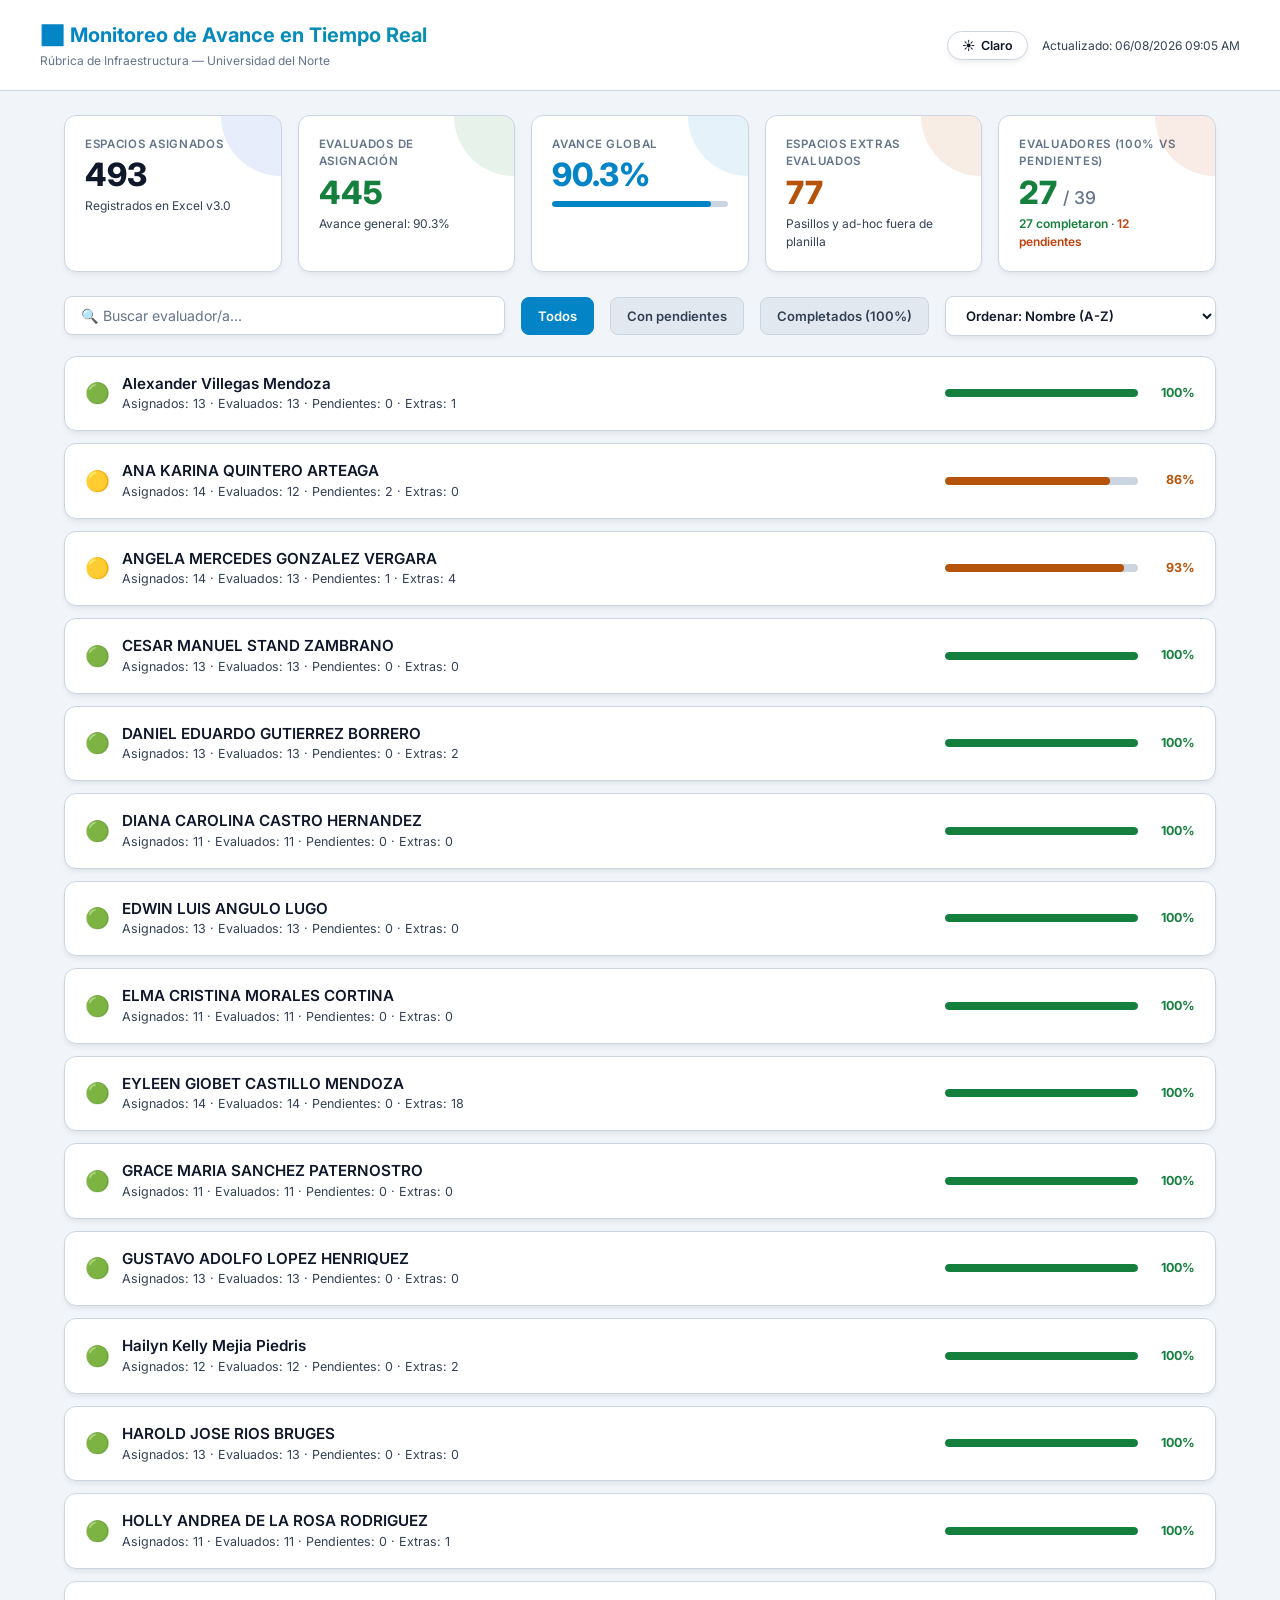
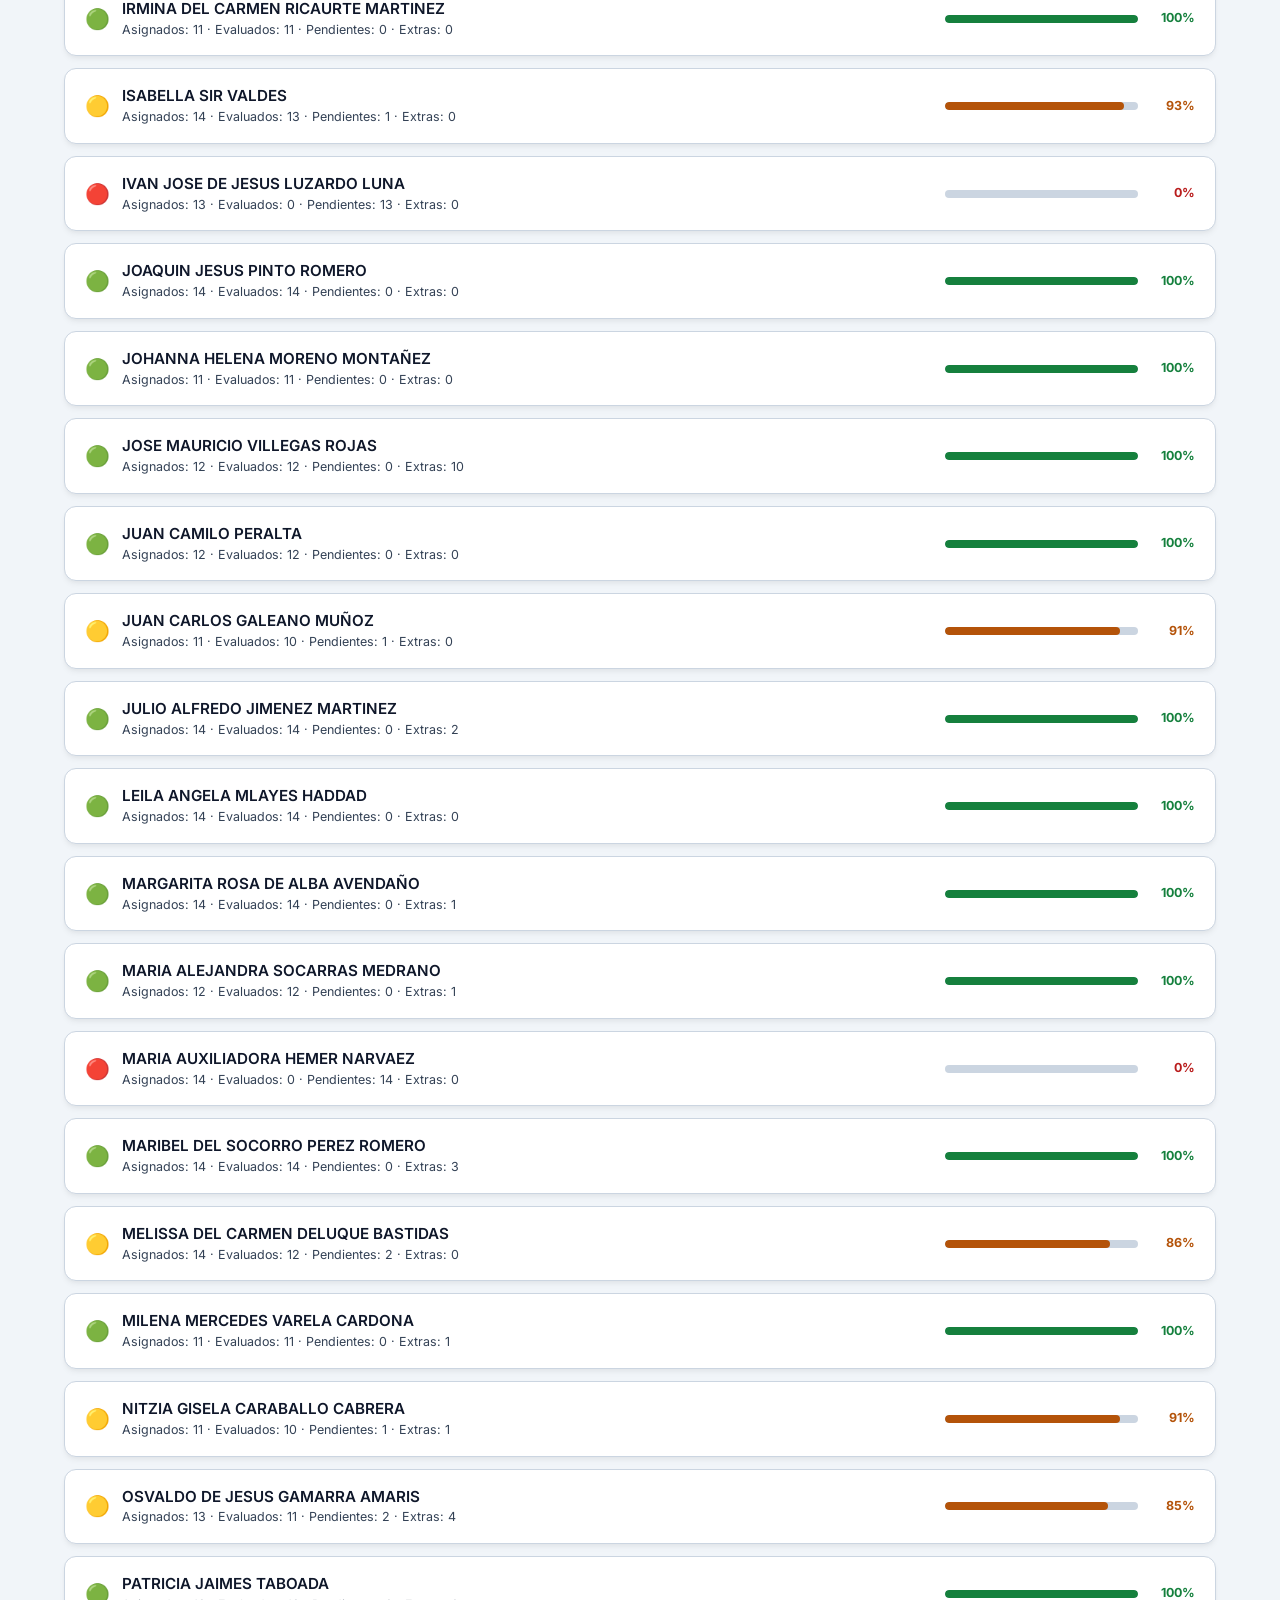
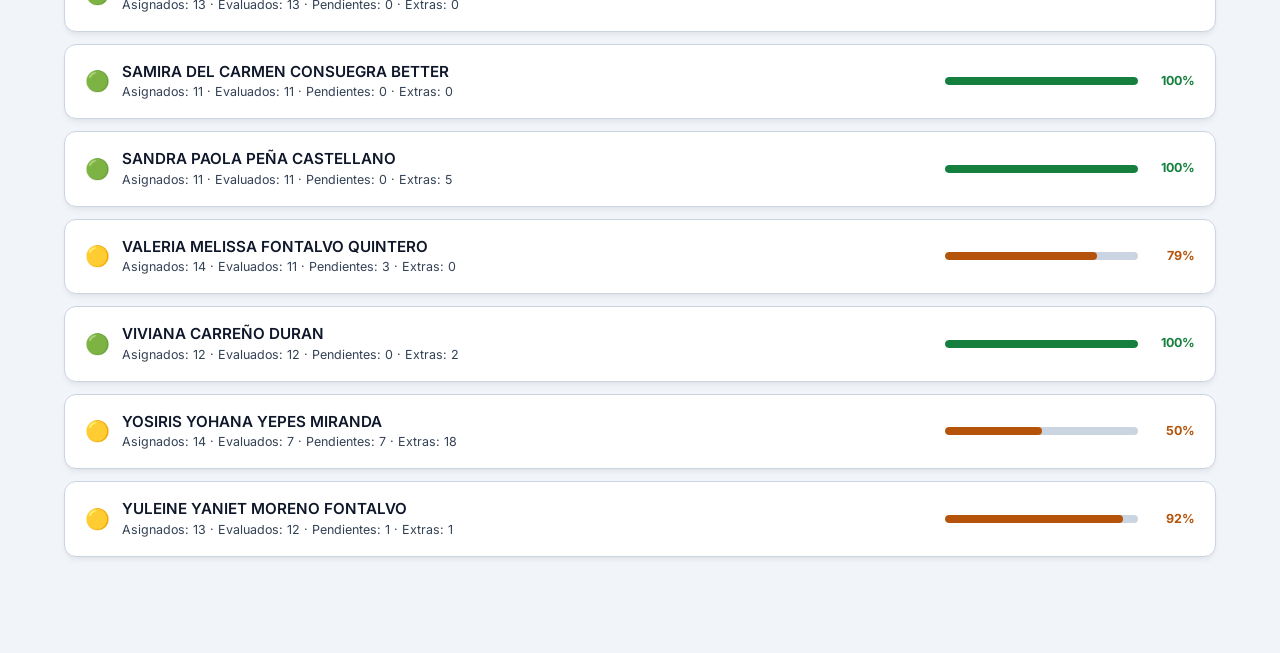
==== commit 4330f99f: "update: actualizar avance_real.html con los últimos registros de evaluación" ====
--- a/avance_real.html
+++ b/avance_real.html
@@ -425,7 +425,7 @@
         <button id="themeToggleBtn" class="theme-toggle-btn" onclick="toggleTheme()" title="Cambiar tema claro / oscuro">
           <span id="themeIcon">🌙</span> <span id="themeLabel">Oscuro</span>
         </button>
-        <p style="text-align: right; color: var(--text2);">Actualizado: 03/08/2026 09:30 AM</p>
+        <p style="text-align: right; color: var(--text2);">Actualizado: 06/08/2026 09:05 AM</p>
       </div>
     </div>
   </header>
@@ -441,28 +441,28 @@
       </div>
       <div class="stat-card">
         <div class="stat-label">Evaluados de Asignación</div>
-        <div class="stat-value" style="color: var(--green);">424</div>
-        <div class="stat-sub">Avance general: 86.0%</div>
+        <div class="stat-value" style="color: var(--green);">445</div>
+        <div class="stat-sub">Avance general: 90.3%</div>
         <div class="stat-accent" style="background:var(--green);"></div>
       </div>
       <div class="stat-card">
         <div class="stat-label">Avance Global</div>
-        <div class="stat-value" style="color: var(--accent);">86.0%</div>
+        <div class="stat-value" style="color: var(--accent);">90.3%</div>
         <div class="progress-bar-bg" style="margin-top:10px; height:6px;">
-          <div class="progress-bar-fill" style="width: 86.00405679513185%; background: var(--accent);"></div>
+          <div class="progress-bar-fill" style="width: 90.26369168356997%; background: var(--accent);"></div>
         </div>
         <div class="stat-accent" style="background:var(--accent);"></div>
       </div>
       <div class="stat-card">
         <div class="stat-label">Espacios Extras Evaluados</div>
-        <div class="stat-value" style="color: var(--yellow);">41</div>
+        <div class="stat-value" style="color: var(--yellow);">77</div>
         <div class="stat-sub">Pasillos y ad-hoc fuera de planilla</div>
         <div class="stat-accent" style="background:var(--yellow);"></div>
       </div>
       <div class="stat-card">
         <div class="stat-label">Evaluadores (100% vs Pendientes)</div>
-        <div class="stat-value" style="color: var(--green);">26 <span style="font-size: 1.1rem; color: var(--muted); font-weight: 500;">/ 39</span></div>
-        <div class="stat-sub"><span style="color: var(--green); font-weight: 600;">26 completaron</span> · <span style="color: var(--orange); font-weight: 600;">13 pendientes</span></div>
+        <div class="stat-value" style="color: var(--green);">27 <span style="font-size: 1.1rem; color: var(--muted); font-weight: 500;">/ 39</span></div>
+        <div class="stat-sub"><span style="color: var(--green); font-weight: 600;">27 completaron</span> · <span style="color: var(--orange); font-weight: 600;">12 pendientes</span></div>
         <div class="stat-accent" style="background:var(--orange);"></div>
       </div>
     </div>
@@ -486,7 +486,7 @@
   </main>
 
   <script>
-    const DATA = [{"name": "ANA KARINA QUINTERO ARTEAGA", "assigned_count": 14, "evaluated_count": 12, "pending_count": 2, "extra_count": 0, "progress_pct": 85.71428571428571, "done_list": [{"cod": "AUDITORIO", "nom": "Auditorio Marvel Moreno", "cat": "Auditorios/Salas de Eventos", "ed": "CAMPUS", "piso": "1", "fecha": "2026-07-22", "promedio": 4.75, "file": "evaluaciones_uninorte_2026-07-27 - Harold R_unificado.json"}, {"cod": "BATH21", "nom": "Baño Hombre BLOQI1 - Piso 1", "cat": "Baños", "ed": "BLOQI", "piso": "1", "fecha": "2026-07-17", "promedio": 4.75, "file": "evaluaciones_uninorte_2026-07-21 - Ana K Q.json"}, {"cod": "BATH22", "nom": "Baño Mujeres BLOQI1 - Piso 1", "cat": "Baños", "ed": "BLOQI", "piso": "1", "fecha": "2026-07-17", "promedio": 5, "file": "evaluaciones_uninorte_2026-07-21 - Ana K Q.json"}, {"cod": "BATH23", "nom": "Baño Hombres BLOQI4 - Piso 2", "cat": "Baños", "ed": "BLOQI", "piso": "2", "fecha": "2026-07-27", "promedio": 3.25, "file": "evaluaciones_uninorte_2026-07-28 (1) - Harold R.json"}, {"cod": "BATH34", "nom": "Baño Mujeres BLOQK - Piso 1", "cat": "Baños", "ed": "BLOQK", "piso": "1", "fecha": "2026-07-15", "promedio": 3.25, "file": "evaluaciones_uninorte_2026-07-21 - Ana K Q.json"}, {"cod": "BATH36", "nom": "Baño Mujeres BLOQK - Piso 3", "cat": "Baños", "ed": "BLOQK", "piso": "3", "fecha": "2026-07-15", "promedio": 3.75, "file": "evaluaciones_uninorte_2026-07-21 - Ana K Q.json"}, {"cod": "BATH37", "nom": "Baño Mujeres BLOQK - Piso 4", "cat": "Baños", "ed": "BLOQK", "piso": "4", "fecha": "2026-07-15", "promedio": 3.75, "file": "evaluaciones_uninorte_2026-07-21 - Ana K Q.json"}, {"cod": "BATH38", "nom": "Baño Mujeres BLOQK - Piso 5", "cat": "Baños", "ed": "BLOQK", "piso": "5", "fecha": "2026-07-15", "promedio": 3.5, "file": "evaluaciones_uninorte_2026-07-21 - Ana K Q.json"}, {"cod": "BATH39", "nom": "Baño Mujeres BLOQK - Piso 6", "cat": "Baños", "ed": "BLOQK", "piso": "6", "fecha": "2026-07-15", "promedio": 4.25, "file": "evaluaciones_uninorte_2026-07-21 - Ana K Q.json"}, {"cod": "BATH40", "nom": "Baño Mujeres BLOQK - Piso 7", "cat": "Baños", "ed": "BLOQK", "piso": "7", "fecha": "2026-07-15", "promedio": 4.25, "file": "evaluaciones_uninorte_2026-07-21 - Ana K Q.json"}, {"cod": "BATH41", "nom": "Baño Mujeres BLOQK - Piso 8", "cat": "Baños", "ed": "BLOQK", "piso": "8", "fecha": "2026-07-15", "promedio": 4, "file": "evaluaciones_uninorte_2026-07-21 - Ana K Q.json"}, {"cod": "BATH42", "nom": "Baño Mujeres BLOQK - Piso 9", "cat": "Baños", "ed": "BLOQK", "piso": "9", "fecha": "2026-07-15", "promedio": 4.5, "file": "evaluaciones_uninorte_2026-07-21 - Ana K Q.json"}], "pending_list": [{"cat": "bano", "cat_excel": "Baños", "ed": "BLOQI", "cod": "BATH24", "piso": "2", "nom": "Baño Mujeres BLOQI4 - Piso 2", "ev": "ANA KARINA QUINTERO ARTEAGA"}, {"cat": "bano", "cat_excel": "Baños", "ed": "BLOQK", "cod": "BATH35", "piso": "2", "nom": "Baño Mujeres BLOQK - Piso 2", "ev": "ANA KARINA QUINTERO ARTEAGA"}], "extra_list": []}, {"name": "ANGELA MERCEDES GONZALEZ VERGARA", "assigned_count": 14, "evaluated_count": 13, "pending_count": 1, "extra_count": 4, "progress_pct": 92.85714285714286, "done_list": [{"cod": "32E", "nom": "Salón 32E", "cat": "Salón de clases", "ed": "BLOQE", "piso": "3", "fecha": "2026-07-17", "promedio": 5, "file": "evaluaciones_uninorte_2026-07-17 - Ángela G.json"}, {"cod": "11E", "nom": "Salón 11E", "cat": "Salón de clases", "ed": "BLOQE", "piso": "1", "fecha": "2026-07-17", "promedio": 4.71, "file": "evaluaciones_uninorte_2026-07-17 - Ángela G.json"}, {"cod": "33E", "nom": "Salón 33E", "cat": "Salón de clases", "ed": "BLOQE", "piso": "3", "fecha": "2026-07-17", "promedio": 5, "file": "evaluaciones_uninorte_2026-07-17 - Ángela G.json"}, {"cod": "22E", "nom": "Salón 22E", "cat": "Salón de clases", "ed": "BLOQE", "piso": "2", "fecha": "2026-07-17", "promedio": 4.86, "file": "evaluaciones_uninorte_2026-07-17 - Ángela G.json"}, {"cod": "23E", "nom": "Salón 23E", "cat": "Salón de clases", "ed": "BLOQE", "piso": "2", "fecha": "2026-07-17", "promedio": 4.57, "file": "evaluaciones_uninorte_2026-07-17 - Ángela G.json"}, {"cod": "12E", "nom": "Salón 12E", "cat": "Salón de clases", "ed": "BLOQE", "piso": "1", "fecha": "2026-07-17", "promedio": 5, "file": "evaluaciones_uninorte_2026-07-17 - Ángela G.json"}, {"cod": "24E", "nom": "Salón 24E", "cat": "Salón de clases", "ed": "BLOQE", "piso": "2", "fecha": "2026-07-17", "promedio": 4.71, "file": "evaluaciones_uninorte_2026-07-17 - Ángela G.json"}, {"cod": "25E", "nom": "Salón 25E", "cat": "Salón de clases", "ed": "BLOQE", "piso": "2", "fecha": "2026-07-17", "promedio": 5, "file": "evaluaciones_uninorte_2026-07-17 - Ángela G.json"}, {"cod": "LE-1", "nom": "Lab. Enfermedades Tropicales", "cat": "Laboratorios", "ed": "BLOQE", "piso": "", "fecha": "2026-07-17", "promedio": 3.6, "file": "evaluaciones_uninorte_2026-07-17 - Ángela G.json"}, {"cod": "LE-3_2", "nom": "Laboratorio de Morfología", "cat": "Laboratorios", "ed": "BLOQE", "piso": "", "fecha": "2026-07-17", "promedio": 5, "file": "evaluaciones_uninorte_2026-07-17 - Ángela G.json"}, {"cod": "LE-4", "nom": "Lab. de Enfermería", "cat": "Laboratorios", "ed": "BLOQE", "piso": "", "fecha": "2026-07-17", "promedio": 4.8, "file": "evaluaciones_uninorte_2026-07-17 - Ángela G.json"}, {"cod": "BATH07", "nom": "Baño Hombres BLOQE - Piso 1", "cat": "Baños", "ed": "BLOQE", "piso": "1", "fecha": "2026-07-15", "promedio": 4, "file": "evaluaciones_uninorte_2026-07-17 - Ángela G.json"}, {"cod": "BATH08", "nom": "Baño Mujeres BLOQE - Piso 2", "cat": "Baños", "ed": "BLOQE", "piso": "2", "fecha": "2026-07-15", "promedio": 4.25, "file": "evaluaciones_uninorte_2026-07-17 - Ángela G.json"}], "pending_list": [{"cat": "laboratorio", "cat_excel": "Laboratorios", "ed": "BLOQE", "cod": "LE-5", "piso": "", "nom": "Lab. de Psicología", "ev": "ANGELA MERCEDES GONZALEZ VERGARA"}], "extra_list": [{"cod": "PAS-03", "nom": "Pasillo 03", "cat": "Pasillo / Escalera / Área Común", "ed": "BLOQE", "piso": "Piso 3", "fecha": "2026-07-17", "promedio": 5, "file": "evaluaciones_uninorte_2026-07-17 - Ángela G.json"}, {"cod": "11E", "nom": "Salón 11E", "cat": "Salón de Clases", "ed": "BLOQE", "piso": "1", "fecha": "2026-07-17", "promedio": 4.14, "file": "evaluaciones_uninorte_2026-07-17 - Ángela G.json"}, {"cod": "PAS-01", "nom": "Pasillo Piso 1", "cat": "Pasillo / Escalera / Área Común", "ed": "", "piso": "Piso 1", "fecha": "2026-07-15", "promedio": 5, "file": "evaluaciones_uninorte_2026-07-17 - Ángela G.json"}, {"cod": "PAS-01", "nom": "Pasillo piso 1 Bloque E", "cat": "Pasillo / Escalera / Área Común", "ed": "BLOQE", "piso": "1", "fecha": "2026-07-15", "promedio": 5, "file": "evaluaciones_uninorte_2026-07-17 - Ángela G.json"}]}, {"name": "Alexander Villegas Mendoza", "assigned_count": 13, "evaluated_count": 13, "pending_count": 0, "extra_count": 1, "progress_pct": 100.0, "done_list": [{"cod": "5M", "nom": "Salón de clase música 5M", "cat": "Salón de clases", "ed": "BLOQM", "piso": "1", "fecha": "2026-07-16", "promedio": 4.2, "file": "evaluaciones_uninorte_2026-07-17 - Alexander V.json"}, {"cod": "4M", "nom": "4M", "cat": "Salón de clases", "ed": "BLOQM", "piso": "1", "fecha": "2026-07-16", "promedio": 4.14, "file": "evaluaciones_uninorte_2026-07-17 - Alexander V.json"}, {"cod": "1M", "nom": "1M", "cat": "Salón de clases", "ed": "BLOQM", "piso": "1", "fecha": "2026-07-16", "promedio": 4.43, "file": "evaluaciones_uninorte_2026-07-17 - Alexander V.json"}, {"cod": "2M", "nom": "2M", "cat": "Salón de clases", "ed": "BLOQM", "piso": "1", "fecha": "2026-07-16", "promedio": 4.86, "file": "evaluaciones_uninorte_2026-07-17 - Alexander V.json"}, {"cod": "3M", "nom": "3M", "cat": "Salón de clases", "ed": "BLOQM", "piso": "1", "fecha": "2026-07-16", "promedio": 4.57, "file": "evaluaciones_uninorte_2026-07-17 - Alexander V.json"}, {"cod": "BLD-M", "nom": "Edificio Bloque M", "cat": "Fachadas de Edificios", "ed": "BLOQM", "piso": "", "fecha": "2026-07-16", "promedio": 4.5, "file": "evaluaciones_uninorte_2026-07-17 - Alexander V.json"}, {"cod": "PISCINA", "nom": "Piscina", "cat": "Canchas Deportivas", "ed": "CAMPUS", "piso": "", "fecha": "2026-07-16", "promedio": 5, "file": "evaluaciones_uninorte_2026-07-17 - Alexander V.json"}, {"cod": "BATH43", "nom": "Baño Hombres BLOQM", "cat": "Baños", "ed": "BLOQM", "piso": "1", "fecha": "2026-07-16", "promedio": 4, "file": "evaluaciones_uninorte_2026-07-17 - Alexander V.json"}, {"cod": "BATH44", "nom": "Baño Hombres BLOQM", "cat": "Baños", "ed": "BLOQM", "piso": "1", "fecha": "2026-07-16", "promedio": 3.25, "file": "evaluaciones_uninorte_2026-07-17 - Alexander V.json"}, {"cod": "BATH45", "nom": "Baño Hombres BLOQM", "cat": "Baños", "ed": "BLOQM", "piso": "1", "fecha": "2026-07-16", "promedio": 4.5, "file": "evaluaciones_uninorte_2026-07-17 - Alexander V.json"}, {"cod": "BATH46", "nom": "Baño Mujeres BLOQM", "cat": "Baños", "ed": "BLOQM", "piso": "1", "fecha": "2026-07-17", "promedio": 3.75, "file": "evaluaciones_uninorte_2026-07-17 - Alexander V.json"}, {"cod": "BATH47", "nom": "Baño Mujeres BLOQM", "cat": "Baños", "ed": "BLOQM", "piso": "1", "fecha": "2026-07-17", "promedio": 3.25, "file": "evaluaciones_uninorte_2026-07-17 - Alexander V.json"}, {"cod": "BATH48", "nom": "Baño Mujeres BLOQM", "cat": "Baños", "ed": "BLOQM", "piso": "1", "fecha": "2026-07-17", "promedio": 4.5, "file": "evaluaciones_uninorte_2026-07-17 - Alexander V.json"}], "pending_list": [], "extra_list": [{"cod": "BLD-M", "nom": "Edificio Bloque M", "cat": "Fachada de Edificio", "ed": "BLOQM", "piso": "", "fecha": "2026-07-16", "promedio": 3.5, "file": "evaluaciones_uninorte_2026-07-17 - Alexander V.json"}]}, {"name": "CESAR MANUEL STAND ZAMBRANO", "assigned_count": 13, "evaluated_count": 13, "pending_count": 0, "extra_count": 0, "progress_pct": 100.0, "done_list": [{"cod": "6-4L", "nom": "Lab Termo Fluidos", "cat": "Laboratorios", "ed": "BLOQK", "piso": "6", "fecha": "2026-07-31", "promedio": 4.8, "file": "evaluaciones_uninorte_2026-07-31 - Cesar S.json"}, {"cod": "6-5L", "nom": "Lab. Biocombustible", "cat": "Laboratorios", "ed": "BLOQK", "piso": "6", "fecha": "2026-07-31", "promedio": 4.4, "file": "evaluaciones_uninorte_2026-07-31 - Cesar S.json"}, {"cod": "6-6L", "nom": "Lab. de Biotecnología", "cat": "Laboratorios", "ed": "BLOQK", "piso": "6", "fecha": "2026-07-27", "promedio": 4.4, "file": "evaluaciones_uninorte_2026-07-31 - Cesar S.json"}, {"cod": "6-8L", "nom": "Laboratorio de Mecatronica", "cat": "Laboratorios", "ed": "BLOQK", "piso": "6", "fecha": "2026-07-27", "promedio": 4.6, "file": "evaluaciones_uninorte_2026-07-31 - Cesar S.json"}, {"cod": "6-9L", "nom": "Lab. Mecánica de Máquinas y Diseños", "cat": "Laboratorios", "ed": "BLOQK", "piso": "6", "fecha": "2026-07-27", "promedio": 4.2, "file": "evaluaciones_uninorte_2026-07-31 - Cesar S.json"}, {"cod": "S1-10L", "nom": "Lab. de Soldadura", "cat": "Laboratorios", "ed": "BLOQK", "piso": "S", "fecha": "2026-07-31", "promedio": 5, "file": "evaluaciones_uninorte_2026-07-31 - Cesar S.json"}, {"cod": "S1-11L", "nom": "Lab. Geotecnia y Materiales Constr.", "cat": "Laboratorios", "ed": "BLOQK", "piso": "S", "fecha": "2026-07-27", "promedio": 4, "file": "evaluaciones_uninorte_2026-07-31 - Cesar S.json"}, {"cod": "S1-4L", "nom": "Lab. Metalografía", "cat": "Laboratorios", "ed": "BLOQK", "piso": "S", "fecha": "2026-07-27", "promedio": 4.4, "file": "evaluaciones_uninorte_2026-07-31 - Cesar S.json"}, {"cod": "S1-5L", "nom": "Lab. de Ensayos de Materiales", "cat": "Laboratorios", "ed": "BLOQK", "piso": "S", "fecha": "2026-07-27", "promedio": 4.8, "file": "evaluaciones_uninorte_2026-07-31 - Cesar S.json"}, {"cod": "S1-6L", "nom": "Lab. de Prototipos", "cat": "Laboratorios", "ed": "BLOQK", "piso": "S", "fecha": "2026-07-27", "promedio": 4.8, "file": "evaluaciones_uninorte_2026-07-31 - Cesar S.json"}, {"cod": "S1-7L", "nom": "Lab. Centro de Mediciones y Coordenadas", "cat": "Laboratorios", "ed": "BLOQK", "piso": "S", "fecha": "2026-07-27", "promedio": 3.8, "file": "evaluaciones_uninorte_2026-07-31 - Cesar S.json"}, {"cod": "S1-8L", "nom": "Lab. de Manufactura", "cat": "Laboratorios", "ed": "BLOQK", "piso": "S", "fecha": "2026-07-27", "promedio": 3.6, "file": "evaluaciones_uninorte_2026-07-31 - Cesar S.json"}, {"cod": "S1-9L", "nom": "Lab. de Materiales De Ingeniería", "cat": "Laboratorios", "ed": "BLOQK", "piso": "S", "fecha": "2026-07-27", "promedio": 4.8, "file": "evaluaciones_uninorte_2026-07-31 - Cesar S.json"}], "pending_list": [], "extra_list": []}, {"name": "DANIEL EDUARDO GUTIERREZ BORRERO", "assigned_count": 13, "evaluated_count": 13, "pending_count": 0, "extra_count": 2, "progress_pct": 100.0, "done_list": [{"cod": "SAL_PROYECCION", "nom": "Salón Gabriel García Márquez", "cat": "Auditorios/Salas de Eventos", "ed": "CAMPUS", "piso": "1", "fecha": "2026-07-27", "promedio": 5, "file": "evaluaciones_uninorte_2026-07-27 - Daniel G.json"}, {"cod": "BATH49", "nom": "Baño Hombres BLOQJ - Piso 1", "cat": "Baños", "ed": "BLOQJ", "piso": "1", "fecha": "2026-07-16", "promedio": 3, "file": "evaluaciones_uninorte_2026-07-27 - Daniel G.json"}, {"cod": "BATH59", "nom": "Baño Mujeres BLOQJ - Piso 1", "cat": "Baños", "ed": "BLOQJ", "piso": "1", "fecha": "2026-07-16", "promedio": 5, "file": "evaluaciones_uninorte_2026-07-27 - Daniel G.json"}, {"cod": "BATH50", "nom": "Baño Hombres BLOQJ - Piso 2", "cat": "Baños", "ed": "BLOQJ", "piso": "2", "fecha": "2026-07-21", "promedio": 4.33, "file": "evaluaciones_uninorte_2026-07-27 - Daniel G.json"}, {"cod": "BATH60", "nom": "Baño Mujeres BLOQJ - Piso 2", "cat": "Baños", "ed": "BLOQJ", "piso": "2", "fecha": "2026-07-21", "promedio": 4.33, "file": "evaluaciones_uninorte_2026-07-27 - Daniel G.json"}, {"cod": "BATH51", "nom": "Baño Hombres BLOQJ - Piso 3", "cat": "Baños", "ed": "BLOQJ", "piso": "3", "fecha": "2026-07-21", "promedio": 4, "file": "evaluaciones_uninorte_2026-07-27 - Daniel G.json"}, {"cod": "BATH61", "nom": "Baño Mujeres BLOQJ - Piso 3", "cat": "Baños", "ed": "BLOQJ", "piso": "3", "fecha": "2026-07-21", "promedio": 5, "file": "evaluaciones_uninorte_2026-07-27 - Daniel G.json"}, {"cod": "BATH52", "nom": "Baño Hombres BLOQJ - Piso 4", "cat": "Baños", "ed": "BLOQJ", "piso": "4", "fecha": "2026-07-21", "promedio": 5, "file": "evaluaciones_uninorte_2026-07-27 - Daniel G.json"}, {"cod": "BATH62", "nom": "Baño Mujeres BLOQJ - Piso 4", "cat": "Baños", "ed": "BLOQJ", "piso": "4", "fecha": "2026-07-21", "promedio": 3.33, "file": "evaluaciones_uninorte_2026-07-27 - Daniel G.json"}, {"cod": "BATH53", "nom": "Baño Hombres BLOQJ - Piso 5", "cat": "Baños", "ed": "BLOQJ", "piso": "5", "fecha": "2026-07-21", "promedio": 4, "file": "evaluaciones_uninorte_2026-07-27 - Daniel G.json"}, {"cod": "BATH63", "nom": "Baño Mujeres BLOQJ - Piso 5", "cat": "Baños", "ed": "BLOQJ", "piso": "5", "fecha": "2026-07-21", "promedio": 5, "file": "evaluaciones_uninorte_2026-07-27 - Daniel G.json"}, {"cod": "BATH54", "nom": "Baño Hombres BLOQJ - Piso 6", "cat": "Baños", "ed": "BLOQJ", "piso": "6", "fecha": "2026-07-21", "promedio": 4.67, "file": "evaluaciones_uninorte_2026-07-27 - Daniel G.json"}, {"cod": "BATH64", "nom": "Baño Mujeres BLOQJ - Piso 6", "cat": "Baños", "ed": "BLOQJ", "piso": "6", "fecha": "2026-07-21", "promedio": 4.33, "file": "evaluaciones_uninorte_2026-07-27 - Daniel G.json"}], "pending_list": [], "extra_list": [{"cod": "Escaleras SS", "nom": "Rampas bloque J", "cat": "Pasillo / Escalera / Área Común", "ed": "BLOQJ", "piso": "SS", "fecha": "2026-07-21", "promedio": 4.33, "file": "evaluaciones_uninorte_2026-07-27 - Daniel G.json"}, {"cod": "PAS-06", "nom": "Pasillo psio 6", "cat": "Pasillo / Escalera / Área Común", "ed": "BLOQJ", "piso": "6", "fecha": "2026-07-21", "promedio": 4.5, "file": "evaluaciones_uninorte_2026-07-27 - Daniel G.json"}]}, {"name": "DIANA CAROLINA CASTRO HERNANDEZ", "assigned_count": 11, "evaluated_count": 11, "pending_count": 0, "extra_count": 0, "progress_pct": 100.0, "done_list": [{"cod": "25D", "nom": "Salón 25D", "cat": "Salón de clases", "ed": "BLOQD", "piso": "2", "fecha": "2026-07-17", "promedio": 4.14, "file": "evaluaciones_uninorte_2026-07-17 - Diana C.json"}, {"cod": "24D", "nom": "Salón 24D", "cat": "Salón de clases", "ed": "BLOQD", "piso": "2", "fecha": "2026-07-17", "promedio": 3.83, "file": "evaluaciones_uninorte_2026-07-17 - Diana C.json"}, {"cod": "23D", "nom": "Salón 23D", "cat": "Salón de clases", "ed": "BLOQD", "piso": "2", "fecha": "2026-07-17", "promedio": 3.86, "file": "evaluaciones_uninorte_2026-07-17 - Diana C.json"}, {"cod": "31D", "nom": "Salón 31D", "cat": "Salón de clases", "ed": "BLOQD", "piso": "3", "fecha": "2026-07-17", "promedio": 3.71, "file": "evaluaciones_uninorte_2026-07-17 - Diana C.json"}, {"cod": "22D", "nom": "Salón 22D", "cat": "Salón de clases", "ed": "BLOQD", "piso": "2", "fecha": "2026-07-17", "promedio": 3.71, "file": "evaluaciones_uninorte_2026-07-17 - Diana C.json"}, {"cod": "SIN2", "nom": "Sala de Internet 2", "cat": "Salas de Computadores", "ed": "BLOQD", "piso": "", "fecha": "2026-07-17", "promedio": 3.67, "file": "evaluaciones_uninorte_2026-07-17 - Diana C.json"}, {"cod": "SDU4", "nom": "Sala de Usuarios No. 4", "cat": "Salas de Computadores", "ed": "BLOQD", "piso": "3", "fecha": "2026-07-17", "promedio": 4, "file": "evaluaciones_uninorte_2026-07-17 - Diana C.json"}, {"cod": "21D", "nom": "Salón 21D", "cat": "Laboratorios", "ed": "BLOQD", "piso": "2", "fecha": "2026-07-17", "promedio": 4.2, "file": "evaluaciones_uninorte_2026-07-17 - Diana C.json"}, {"cod": "LD1", "nom": "Laboratorio de economia experimental", "cat": "Laboratorios", "ed": "BLOQD", "piso": "S", "fecha": "2026-07-17", "promedio": 5, "file": "evaluaciones_uninorte_2026-07-17 - Diana C.json"}, {"cod": "BLD-D", "nom": "Edificio Bloque D", "cat": "Fachadas de Edificios", "ed": "BLOQD", "piso": "", "fecha": "2026-07-17", "promedio": 4.5, "file": "evaluaciones_uninorte_2026-07-17 - Diana C.json"}, {"cod": "SAES03", "nom": "Sala de Estudio BLOQD", "cat": "Bibliotecas / Salas de Estudio", "ed": "BLOQD", "piso": "1", "fecha": "2026-07-17", "promedio": 4.33, "file": "evaluaciones_uninorte_2026-07-17 - Diana C.json"}], "pending_list": [], "extra_list": []}, {"name": "EDWIN LUIS ANGULO LUGO", "assigned_count": 13, "evaluated_count": 13, "pending_count": 0, "extra_count": 0, "progress_pct": 100.0, "done_list": [{"cod": "SAL1", "nom": "Salón De Música No.1.", "cat": "Salón de clases", "ed": "COLIS", "piso": "1", "fecha": "2026-07-14", "promedio": 4.57, "file": "evaluaciones_uninorte_2026-07-17 - Edwin A.json"}, {"cod": "BLD-COLIS", "nom": "Coliseo", "cat": "Fachadas de Edificios", "ed": "COLIS", "piso": "", "fecha": "2026-07-16", "promedio": 4, "file": "evaluaciones_uninorte_2026-07-17 - Edwin A.json"}, {"cod": "CAMP-FIELD02", "nom": "Cancha Multiple cubierta", "cat": "Canchas Deportivas", "ed": "CAMPUS", "piso": "", "fecha": "2026-07-16", "promedio": 2.75, "file": "evaluaciones_uninorte_2026-07-17 - Edwin A.json"}, {"cod": "CAMP-FIELD03", "nom": "Cancha de raquetball 1", "cat": "Canchas Deportivas", "ed": "CAMPUS", "piso": "", "fecha": "2026-07-16", "promedio": 3.75, "file": "evaluaciones_uninorte_2026-07-17 - Edwin A.json"}, {"cod": "CAMP-FIELD04", "nom": "Cancha de raquetball 2", "cat": "Canchas Deportivas", "ed": "CAMPUS", "piso": "", "fecha": "2026-07-16", "promedio": 3.75, "file": "evaluaciones_uninorte_2026-07-17 - Edwin A.json"}, {"cod": "CAMP-FIELD05", "nom": "Cancha de raquetball 3", "cat": "Canchas Deportivas", "ed": "CAMPUS", "piso": "", "fecha": "2026-07-16", "promedio": 3.67, "file": "evaluaciones_uninorte_2026-07-17 - Edwin A.json"}, {"cod": "CAMP-FIELD06", "nom": "Cancha fútbol", "cat": "Canchas Deportivas", "ed": "CAMPUS", "piso": "", "fecha": "2026-07-16", "promedio": 3.5, "file": "evaluaciones_uninorte_2026-07-17 - Edwin A.json"}, {"cod": "CAMP-FIELD07", "nom": "Cancha Tenis 1", "cat": "Canchas Deportivas", "ed": "CAMPUS", "piso": "", "fecha": "2026-07-16", "promedio": 4.5, "file": "evaluaciones_uninorte_2026-07-17 - Edwin A.json"}, {"cod": "CAMP-FIELD08", "nom": "Cancha Tenis 2", "cat": "Canchas Deportivas", "ed": "CAMPUS", "piso": "", "fecha": "2026-07-16", "promedio": 3.75, "file": "evaluaciones_uninorte_2026-07-17 - Edwin A.json"}, {"cod": "CAMP-FIELD09", "nom": "Cancha Multiple 1", "cat": "Canchas Deportivas", "ed": "CAMPUS", "piso": "", "fecha": "2026-07-16", "promedio": 3.33, "file": "evaluaciones_uninorte_2026-07-17 - Edwin A.json"}, {"cod": "CAMP-FIELD10", "nom": "Cancha Multiple 2", "cat": "Canchas Deportivas", "ed": "CAMPUS", "piso": "", "fecha": "2026-07-16", "promedio": 4, "file": "evaluaciones_uninorte_2026-07-17 - Edwin A.json"}, {"cod": "CAMP-FIELD11", "nom": "Cancha fútbol sintético", "cat": "Canchas Deportivas", "ed": "CAMPUS", "piso": "", "fecha": "2026-07-16", "promedio": 3.25, "file": "evaluaciones_uninorte_2026-07-17 - Edwin A.json"}, {"cod": "CSEO-FIELD01", "nom": "Cancha Deportiva", "cat": "Canchas Deportivas", "ed": "COLIS", "piso": "", "fecha": "2026-07-16", "promedio": 4, "file": "evaluaciones_uninorte_2026-07-17 - Edwin A.json"}], "pending_list": [], "extra_list": []}, {"name": "ELMA CRISTINA MORALES CORTINA", "assigned_count": 11, "evaluated_count": 11, "pending_count": 0, "extra_count": 0, "progress_pct": 100.0, "done_list": [{"cod": "14J", "nom": "Salon de clases 14J", "cat": "Salón de clases", "ed": "BLOQJ1", "piso": "1", "fecha": "2026-07-16", "promedio": 5, "file": "evaluaciones_uninorte_2026-07-16-Elma Morales.json"}, {"cod": "17J", "nom": "Salon de clases 17J", "cat": "Salón de clases", "ed": "BLOQJ1", "piso": "1", "fecha": "2026-07-16", "promedio": 5, "file": "evaluaciones_uninorte_2026-07-16-Elma Morales.json"}, {"cod": "16J", "nom": "Salon de clases 16J", "cat": "Salón de clases", "ed": "BLOQJ1", "piso": "1", "fecha": "2026-07-16", "promedio": 4.71, "file": "evaluaciones_uninorte_2026-07-16-Elma Morales.json"}, {"cod": "15J", "nom": "Salon de clases 15J", "cat": "Salón de clases", "ed": "BLOQJ1", "piso": "1", "fecha": "2026-07-16", "promedio": 5, "file": "evaluaciones_uninorte_2026-07-16-Elma Morales.json"}, {"cod": "18J", "nom": "Salon de clases 18J", "cat": "Salón de clases", "ed": "BLOQJ1", "piso": "1", "fecha": "2026-07-16", "promedio": 5, "file": "evaluaciones_uninorte_2026-07-16-Elma Morales.json"}, {"cod": "3L-10", "nom": "Salón 3L-10", "cat": "Laboratorios", "ed": "1L6", "piso": "1", "fecha": "2026-07-16", "promedio": 5, "file": "evaluaciones_uninorte_2026-07-16-Elma Morales.json"}, {"cod": "3L-11", "nom": "Salón 3L-11", "cat": "Laboratorios", "ed": "1L6", "piso": "1", "fecha": "2026-07-16", "promedio": 5, "file": "evaluaciones_uninorte_2026-07-16-Elma Morales.json"}, {"cod": "J-CAMPUS03", "nom": "Jardín de alrededor de comedor funcionarios", "cat": "Jardines y Zonas Verdes", "ed": "CAMPUS", "piso": "", "fecha": "2026-07-16", "promedio": 5, "file": "evaluaciones_uninorte_2026-07-16-Elma Morales.json"}, {"cod": "J-CAMPUS08", "nom": "Jardín administrativo 2", "cat": "Jardines y Zonas Verdes", "ed": "CAMPUS", "piso": "", "fecha": "2026-07-16", "promedio": 5, "file": "evaluaciones_uninorte_2026-07-16-Elma Morales.json"}, {"cod": "ZOEST01", "nom": "Zona de Estudiantes - Bambú 1", "cat": "Bibliotecas / Salas de Estudio", "ed": "CAMPUS", "piso": "1", "fecha": "2026-07-16", "promedio": 4.25, "file": "evaluaciones_uninorte_2026-07-16-Elma Morales.json"}, {"cod": "ZOEST02", "nom": "Zona de Estudiantes - Bambú 2", "cat": "Bibliotecas / Salas de Estudio", "ed": "CAMPUS", "piso": "1", "fecha": "2026-07-16", "promedio": 4.25, "file": "evaluaciones_uninorte_2026-07-16-Elma Morales.json"}], "pending_list": [], "extra_list": []}, {"name": "EYLEEN GIOBET CASTILLO MENDOZA", "assigned_count": 14, "evaluated_count": 0, "pending_count": 14, "extra_count": 0, "progress_pct": 0.0, "done_list": [], "pending_list": [{"cat": "salon", "cat_excel": "Salón de clases", "ed": "BLOI4", "cod": "I4-12", "piso": "1", "nom": "Salón I4-12", "ev": "EYLEEN GIOBET CASTILLO MENDOZA"}, {"cat": "salon", "cat_excel": "Salón de clases", "ed": "BLOI4", "cod": "I4-25", "piso": "2", "nom": "Salón I4-25", "ev": "EYLEEN GIOBET CASTILLO MENDOZA"}, {"cat": "salon", "cat_excel": "Salón de clases", "ed": "BLOI4", "cod": "I4-13", "piso": "1", "nom": "Salón I4-13", "ev": "EYLEEN GIOBET CASTILLO MENDOZA"}, {"cat": "salon", "cat_excel": "Salón de clases", "ed": "BLOI4", "cod": "I4-11", "piso": "1", "nom": "Salón I4-11", "ev": "EYLEEN GIOBET CASTILLO MENDOZA"}, {"cat": "salon", "cat_excel": "Salón de clases", "ed": "BLOI4", "cod": "I4-21", "piso": "2", "nom": "Salón I4-21", "ev": "EYLEEN GIOBET CASTILLO MENDOZA"}, {"cat": "salon", "cat_excel": "Salón de clases", "ed": "BLOI4", "cod": "I4-15", "piso": "1", "nom": "Salón I4-15", "ev": "EYLEEN GIOBET CASTILLO MENDOZA"}, {"cat": "salon", "cat_excel": "Salón de clases", "ed": "BLOI4", "cod": "I4-28", "piso": "2", "nom": "Salón I4-28", "ev": "EYLEEN GIOBET CASTILLO MENDOZA"}, {"cat": "salon", "cat_excel": "Salón de clases", "ed": "BLOI4", "cod": "I4-22", "piso": "2", "nom": "Salón I4-22", "ev": "EYLEEN GIOBET CASTILLO MENDOZA"}, {"cat": "salon", "cat_excel": "Salón de clases", "ed": "BLOI4", "cod": "I4-14", "piso": "1", "nom": "Salón I4-14", "ev": "EYLEEN GIOBET CASTILLO MENDOZA"}, {"cat": "salon", "cat_excel": "Salón de clases", "ed": "BLOI4", "cod": "I4-23", "piso": "2", "nom": "Salón I4-23", "ev": "EYLEEN GIOBET CASTILLO MENDOZA"}, {"cat": "salon", "cat_excel": "Salón de clases", "ed": "BLOI4", "cod": "I4-27", "piso": "2", "nom": "Salón I4-27", "ev": "EYLEEN GIOBET CASTILLO MENDOZA"}, {"cat": "salon", "cat_excel": "Salón de clases", "ed": "BLOI4", "cod": "I4-26", "piso": "2", "nom": "Salón I4-26", "ev": "EYLEEN GIOBET CASTILLO MENDOZA"}, {"cat": "salon", "cat_excel": "Salón de clases", "ed": "BLOI4", "cod": "I4-24", "piso": "2", "nom": "Salón I4-24", "ev": "EYLEEN GIOBET CASTILLO MENDOZA"}, {"cat": "laboratorio", "cat_excel": "Laboratorios", "ed": "BLOI4", "cod": "LI4-4", "piso": "1", "nom": "Lab. LI4-4", "ev": "EYLEEN GIOBET CASTILLO MENDOZA"}], "extra_list": []}, {"name": "GRACE MARIA SANCHEZ PATERNOSTRO", "assigned_count": 11, "evaluated_count": 11, "pending_count": 0, "extra_count": 0, "progress_pct": 100.0, "done_list": [{"cod": "BLB2", "nom": "Biblab 2", "cat": "Salas de Computadores", "ed": "BKCP", "piso": "1", "fecha": "2026-07-16", "promedio": 4, "file": "evaluaciones_uninorte_2026-07-16-BKCP.json"}, {"cod": "BLB1", "nom": "Biblab 1", "cat": "Salas de Computadores", "ed": "BKCP", "piso": "1", "fecha": "2026-07-16", "promedio": 4.33, "file": "evaluaciones_uninorte_2026-07-16-BKCP.json"}, {"cod": "BLD-BKCP", "nom": "Biblioteca Karl C. Parrish Jr.", "cat": "Fachadas de Edificios", "ed": "BKCP", "piso": "", "fecha": "2026-07-16", "promedio": 2.5, "file": "evaluaciones_uninorte_2026-07-16-BKCP.json"}, {"cod": "SAES11", "nom": "Sala de Estudio BKCP", "cat": "Bibliotecas / Salas de Estudio", "ed": "BKCP", "piso": "S", "fecha": "2026-07-16", "promedio": 4, "file": "evaluaciones_uninorte_2026-07-16-BKCP.json"}, {"cod": "SAES12", "nom": "Sala de Estudio BKCP", "cat": "Bibliotecas / Salas de Estudio", "ed": "BKCP", "piso": "1", "fecha": "2026-07-16", "promedio": 4, "file": "evaluaciones_uninorte_2026-07-16-BKCP.json"}, {"cod": "SAES13", "nom": "Sala de Estudio BKCP", "cat": "Bibliotecas / Salas de Estudio", "ed": "BKCP", "piso": "2", "fecha": "2026-07-16", "promedio": 3.33, "file": "evaluaciones_uninorte_2026-07-16-BKCP.json"}, {"cod": "SAES14", "nom": "Sala de Estudio BKCP", "cat": "Bibliotecas / Salas de Estudio", "ed": "BKCP", "piso": "3", "fecha": "2026-07-16", "promedio": 4, "file": "evaluaciones_uninorte_2026-07-16-BKCP.json"}, {"cod": "SAES15", "nom": "Sala de Estudio BKCP", "cat": "Bibliotecas / Salas de Estudio", "ed": "BKCP", "piso": "4", "fecha": "2026-07-16", "promedio": 3, "file": "evaluaciones_uninorte_2026-07-16-BKCP.json"}, {"cod": "BATH92", "nom": "Baño Mujeres Biblioteca - Piso 1", "cat": "Baños", "ed": "BKCP", "piso": "S", "fecha": "2026-07-16", "promedio": 3.5, "file": "evaluaciones_uninorte_2026-07-16-BKCP.json"}, {"cod": "BATH93", "nom": "Baño Mujeres Biblioteca - Piso 2", "cat": "Baños", "ed": "BKCP", "piso": "1", "fecha": "2026-07-16", "promedio": 3.75, "file": "evaluaciones_uninorte_2026-07-16-BKCP.json"}, {"cod": "BATH94", "nom": "Baño Mujeres Biblioteca - Piso 3", "cat": "Baños", "ed": "BKCP", "piso": "2", "fecha": "2026-07-16", "promedio": 4, "file": "evaluaciones_uninorte_2026-07-16-BKCP.json"}], "pending_list": [], "extra_list": []}, {"name": "GUSTAVO ADOLFO LOPEZ HENRIQUEZ", "assigned_count": 13, "evaluated_count": 13, "pending_count": 0, "extra_count": 0, "progress_pct": 100.0, "done_list": [{"cod": "1L6-11", "nom": "Lab. de Desarrollo de modelos y prototipos", "cat": "Laboratorios", "ed": "1L6", "piso": "1", "fecha": "2026-07-15", "promedio": 2.8, "file": "evaluaciones_uninorte_2026-07-16 - Gustavo López.json"}, {"cod": "1L6-21", "nom": "Sala de Diseño Estudiantes", "cat": "Laboratorios", "ed": "1L6", "piso": "2", "fecha": "2026-07-15", "promedio": 4, "file": "evaluaciones_uninorte_2026-07-16 - Gustavo López.json"}, {"cod": "1L6-22", "nom": "Sala Diseño de Estudiantes", "cat": "Laboratorios", "ed": "1L6", "piso": "2", "fecha": "2026-07-15", "promedio": 3.6, "file": "evaluaciones_uninorte_2026-07-16 - Gustavo López.json"}, {"cod": "1L6-31", "nom": "Lab. de Sistemas Digitales", "cat": "Laboratorios", "ed": "1L6", "piso": "3", "fecha": "2026-07-15", "promedio": 4.4, "file": "evaluaciones_uninorte_2026-07-16 - Gustavo López.json"}, {"cod": "1L6-32", "nom": "Sala 2 Investigación y Desarrollo", "cat": "Laboratorios", "ed": "1L6", "piso": "3", "fecha": "2026-07-15", "promedio": 4.8, "file": "evaluaciones_uninorte_2026-07-16 - Gustavo López.json"}, {"cod": "1L6-33", "nom": "Sala 3 Investigación y Desarrollo", "cat": "Laboratorios", "ed": "1L6", "piso": "3", "fecha": "2026-07-15", "promedio": 3.6, "file": "evaluaciones_uninorte_2026-07-16 - Gustavo López.json"}, {"cod": "1L6-34", "nom": "Sala 4 Investigación y Desarrollo", "cat": "Laboratorios", "ed": "1L6", "piso": "3", "fecha": "2026-07-15", "promedio": 4.4, "file": "evaluaciones_uninorte_2026-07-16 - Gustavo López.json"}, {"cod": "1L6-35", "nom": "Sala 5 Investigación - Lab.Telemática", "cat": "Laboratorios", "ed": "1L6", "piso": "3", "fecha": "2026-07-15", "promedio": 3.6, "file": "evaluaciones_uninorte_2026-07-16 - Gustavo López.json"}, {"cod": "1L6-36", "nom": "Sala 6 Investigación y Desarrollo", "cat": "Laboratorios", "ed": "1L6", "piso": "3", "fecha": "2026-07-15", "promedio": 4.6, "file": "evaluaciones_uninorte_2026-07-16 - Gustavo López.json"}, {"cod": "1L6-37", "nom": "Sala 7 Investigación y Desarrollo", "cat": "Laboratorios", "ed": "1L6", "piso": "3", "fecha": "2026-07-15", "promedio": 4.4, "file": "evaluaciones_uninorte_2026-07-16 - Gustavo López.json"}, {"cod": "1L6-38", "nom": "Sala 8 Investigación y Desarrollo", "cat": "Laboratorios", "ed": "1L6", "piso": "3", "fecha": "2026-07-15", "promedio": 4, "file": "evaluaciones_uninorte_2026-07-16 - Gustavo López.json"}, {"cod": "1L6-39", "nom": "Sala 9 Investigación y Desarrollo", "cat": "Laboratorios", "ed": "1L6", "piso": "3", "fecha": "2026-07-15", "promedio": 4.4, "file": "evaluaciones_uninorte_2026-07-16 - Gustavo López.json"}, {"cod": "3L-12", "nom": "Laboratorio Investigacion departamento de fisica", "cat": "Laboratorios", "ed": "1L6", "piso": "1", "fecha": "2026-07-15", "promedio": 2.67, "file": "evaluaciones_uninorte_2026-07-16 - Gustavo López.json"}], "pending_list": [], "extra_list": []}, {"name": "HAROLD JOSE RIOS BRUGES", "assigned_count": 13, "evaluated_count": 13, "pending_count": 0, "extra_count": 0, "progress_pct": 100.0, "done_list": [{"cod": "1-1L", "nom": "Lab. de Aprendizaje Estudiantes", "cat": "Laboratorios", "ed": "BLOQK", "piso": "1", "fecha": "2026-07-15", "promedio": 4.67, "file": "evaluaciones_uninorte_2026-07-27 - Harold R_unificado.json"}, {"cod": "1-2L", "nom": "Lab. de Aprendizaje Docente", "cat": "Laboratorios", "ed": "BLOQK", "piso": "1", "fecha": "2026-07-27", "promedio": 4, "file": "evaluaciones_uninorte_2026-07-27 - Harold R_unificado.json"}, {"cod": "4-1L", "nom": "Diseño Digital", "cat": "Laboratorios", "ed": "BLOQK", "piso": "4", "fecha": "2026-07-15", "promedio": 4.33, "file": "evaluaciones_uninorte_2026-07-27 - Harold R_unificado.json"}, {"cod": "4-2L", "nom": "Estudio de Fotografia", "cat": "Laboratorios", "ed": "BLOQK", "piso": "4", "fecha": "2026-07-15", "promedio": 4, "file": "evaluaciones_uninorte_2026-07-27 - Harold R_unificado.json"}, {"cod": "L4-1", "nom": "Lab. Robótica Industrial", "cat": "Laboratorios", "ed": "BLOQK", "piso": "4", "fecha": "2026-07-17", "promedio": 3.67, "file": "evaluaciones_uninorte_2026-07-27 - Harold R_unificado.json"}, {"cod": "5-2L", "nom": "Sala de Computo Ing civil", "cat": "Laboratorios", "ed": "BLOQK", "piso": "5", "fecha": "2026-07-15", "promedio": 4, "file": "evaluaciones_uninorte_2026-07-27 - Harold R_unificado.json"}, {"cod": "6-2L", "nom": "Lab Mediciones y Control", "cat": "Laboratorios", "ed": "BLOQK", "piso": "6", "fecha": "2026-07-16", "promedio": 3.33, "file": "evaluaciones_uninorte_2026-07-27 - Harold R_unificado.json"}, {"cod": "6-3L", "nom": "Lab Ciencias de la Computacion", "cat": "Laboratorios", "ed": "BLOQK", "piso": "6", "fecha": "2026-07-16", "promedio": 4.25, "file": "evaluaciones_uninorte_2026-07-27 - Harold R_unificado.json"}, {"cod": "7-1L", "nom": "Lab. Computacional Ing. Industrial", "cat": "Laboratorios", "ed": "BLOQK", "piso": "7", "fecha": "2026-07-15", "promedio": 4, "file": "evaluaciones_uninorte_2026-07-27 - Harold R_unificado.json"}, {"cod": "7-2L", "nom": "Lab. Investigación de Operaciones", "cat": "Laboratorios", "ed": "BLOQK", "piso": "7", "fecha": "2026-07-15", "promedio": 4.5, "file": "evaluaciones_uninorte_2026-07-27 - Harold R_unificado.json"}, {"cod": "7-3L", "nom": "Lab Higiene y seguridad Industrial", "cat": "Laboratorios", "ed": "BLOQK", "piso": "7", "fecha": "2026-07-16", "promedio": 4.25, "file": "evaluaciones_uninorte_2026-07-27 - Harold R_unificado.json"}, {"cod": "7-4L", "nom": "Lab. Operaciones y Logística", "cat": "Laboratorios", "ed": "BLOQK", "piso": "7", "fecha": "2026-07-15", "promedio": 4.5, "file": "evaluaciones_uninorte_2026-07-27 - Harold R_unificado.json"}, {"cod": "ECO", "nom": "Centro de escritura", "cat": "Laboratorios", "ed": "BLOQK", "piso": "", "fecha": "2026-07-16", "promedio": 4.67, "file": "evaluaciones_uninorte_2026-07-27 - Harold R_unificado.json"}], "pending_list": [], "extra_list": []}, {"name": "HOLLY ANDREA DE LA ROSA RODRIGUEZ", "assigned_count": 11, "evaluated_count": 11, "pending_count": 0, "extra_count": 1, "progress_pct": 100.0, "done_list": [{"cod": "J-CAMPUS01", "nom": "Jardín frente Biblioteca", "cat": "Jardines y Zonas Verdes", "ed": "CAMPUS", "piso": "", "fecha": "2026-07-28", "promedio": 5, "file": "evaluaciones_uninorte_2026-07-28-1 - Holly D.json"}, {"cod": "J-CAMPUS02", "nom": "Jardín posterior Biblioteca", "cat": "Jardines y Zonas Verdes", "ed": "CAMPUS", "piso": "", "fecha": "2026-07-28", "promedio": 5, "file": "evaluaciones_uninorte_2026-07-28-1 - Holly D.json"}, {"cod": "J-CAMPUS04", "nom": "Jardín Laboratorio 1", "cat": "Jardines y Zonas Verdes", "ed": "CAMPUS", "piso": "", "fecha": "2026-07-28", "promedio": 3.75, "file": "evaluaciones_uninorte_2026-07-28-1 - Holly D.json"}, {"cod": "J-CAMPUS05", "nom": "Jardín Laboratorio 2", "cat": "Jardines y Zonas Verdes", "ed": "CAMPUS", "piso": "", "fecha": "2026-07-28", "promedio": 5, "file": "evaluaciones_uninorte_2026-07-28-1 - Holly D.json"}, {"cod": "J-CAMPUS14", "nom": "Jardín entre Bloque B y Bloque C", "cat": "Jardines y Zonas Verdes", "ed": "CAMPUS", "piso": "", "fecha": "2026-07-28", "promedio": 5, "file": "evaluaciones_uninorte_2026-07-28-1 - Holly D.json"}, {"cod": "J-CAMPUS33", "nom": "Jardín Casa Blanca (Administrativo 1)", "cat": "Jardines y Zonas Verdes", "ed": "CAMPUS", "piso": "", "fecha": "2026-07-28", "promedio": 4.25, "file": "evaluaciones_uninorte_2026-07-28-1 - Holly D.json"}, {"cod": "J-CAMPUS40", "nom": "Jardín Bancolombia", "cat": "Jardines y Zonas Verdes", "ed": "CAMPUS", "piso": "", "fecha": "2026-07-28", "promedio": 5, "file": "evaluaciones_uninorte_2026-07-28-1 - Holly D.json"}, {"cod": "BLD-A", "nom": "Edificio Bloque A", "cat": "Fachadas de Edificios", "ed": "BLOQA", "piso": "", "fecha": "2026-07-16", "promedio": 4.5, "file": "evaluaciones_uninorte_2026-07-28-1 - Holly D.json"}, {"cod": "SAES01", "nom": "Sala de Estudio BLOQA", "cat": "Bibliotecas / Salas de Estudio", "ed": "BLOQA", "piso": "1", "fecha": "2026-07-16", "promedio": 4.25, "file": "evaluaciones_uninorte_2026-07-28-1 - Holly D.json"}, {"cod": "BATH01", "nom": "Baño Hombres BLOQA - Piso 2", "cat": "Baños", "ed": "BLOQA", "piso": "2", "fecha": "2026-07-16", "promedio": 4.25, "file": "evaluaciones_uninorte_2026-07-28-1 - Holly D.json"}, {"cod": "BATH02", "nom": "Baño Mujeres BLOQA - Piso 2", "cat": "Baños", "ed": "BLOQA", "piso": "2", "fecha": "2026-07-16", "promedio": 4, "file": "evaluaciones_uninorte_2026-07-28-1 - Holly D.json"}], "pending_list": [], "extra_list": [{"cod": "Pasillo gestión humana", "nom": "Piso 2", "cat": "Pasillo / Escalera / Área Común", "ed": "BLOQA", "piso": "2", "fecha": "2026-07-16", "promedio": 5, "file": "evaluaciones_uninorte_2026-07-28-1 - Holly D.json"}]}, {"name": "Hailyn Kelly Mejia Piedris", "assigned_count": 12, "evaluated_count": 12, "pending_count": 0, "extra_count": 2, "progress_pct": 100.0, "done_list": [{"cod": "I1-22", "nom": "Salón I1-22", "cat": "Salón de clases", "ed": "BLOI1", "piso": "2", "fecha": "2026-07-15", "promedio": 3.71, "file": "evaluaciones_uninorte_2026-07-16- Hailyn.json"}, {"cod": "I1-26", "nom": "Salón I1-26", "cat": "Salón de clases", "ed": "BLOI1", "piso": "2", "fecha": "2026-07-15", "promedio": 4.29, "file": "evaluaciones_uninorte_2026-07-16- Hailyn.json"}, {"cod": "I1-23", "nom": "Salón I1-23", "cat": "Salón de clases", "ed": "BLOI1", "piso": "2", "fecha": "2026-07-15", "promedio": 4, "file": "evaluaciones_uninorte_2026-07-16- Hailyn.json"}, {"cod": "I1-24", "nom": "Salón I1-24", "cat": "Salón de clases", "ed": "BLOI1", "piso": "2", "fecha": "2026-07-16", "promedio": 4, "file": "evaluaciones_uninorte_2026-07-16- Hailyn.json"}, {"cod": "I1-27", "nom": "Salón I1-27", "cat": "Salón de clases", "ed": "BLOI1", "piso": "2", "fecha": "2026-07-15", "promedio": 3.86, "file": "evaluaciones_uninorte_2026-07-16- Hailyn.json"}, {"cod": "I1-25", "nom": "Salón I1-25", "cat": "Salón de clases", "ed": "BLOI1", "piso": "2", "fecha": "2026-07-15", "promedio": 4.14, "file": "evaluaciones_uninorte_2026-07-16- Hailyn.json"}, {"cod": "I1-21", "nom": "Salón I1-21", "cat": "Salón de clases", "ed": "BLOI1", "piso": "2", "fecha": "2026-07-15", "promedio": 4.29, "file": "evaluaciones_uninorte_2026-07-16- Hailyn.json"}, {"cod": "12G2", "nom": "Salón 12G2", "cat": "Salón de clases", "ed": "BLOQG2", "piso": "1", "fecha": "2026-07-15", "promedio": 4.29, "file": "evaluaciones_uninorte_2026-07-16- Hailyn.json"}, {"cod": "21K", "nom": "SALON 21K", "cat": "Salón de clases", "ed": "BLOQK", "piso": "2", "fecha": "2026-07-15", "promedio": 4.57, "file": "evaluaciones_uninorte_2026-07-16- Hailyn.json"}, {"cod": "31K", "nom": "SALON 31K", "cat": "Salón de clases", "ed": "BLOQK", "piso": "3", "fecha": "2026-07-15", "promedio": 4.71, "file": "evaluaciones_uninorte_2026-07-16- Hailyn.json"}, {"cod": "LI1-1", "nom": "Lab. de Idiomas 1", "cat": "Laboratorios", "ed": "BLOI1", "piso": "1", "fecha": "2026-07-15", "promedio": 5, "file": "evaluaciones_uninorte_2026-07-16- Hailyn.json"}, {"cod": "LI1-2", "nom": "Lab. de Idiomas 2", "cat": "Laboratorios", "ed": "BLOI1", "piso": "1", "fecha": "2026-07-15", "promedio": 4.33, "file": "evaluaciones_uninorte_2026-07-16- Hailyn.json"}], "pending_list": [], "extra_list": [{"cod": "Segundo piso de idiomas", "nom": "Techo entre los baños del I1 e I 3", "cat": "Pasillo / Escalera / Área Común", "ed": "", "piso": "2", "fecha": "2026-07-16", "promedio": 4.33, "file": "evaluaciones_uninorte_2026-07-16- Hailyn.json"}, {"cod": "Pasillo 2 piso bloque I1", "nom": "Instituto de idiomas", "cat": "Pasillo / Escalera / Área Común", "ed": "BLOI1", "piso": "2", "fecha": "2026-07-16", "promedio": 4, "file": "evaluaciones_uninorte_2026-07-16- Hailyn.json"}]}, {"name": "IRMINA DEL CARMEN RICAURTE MARTINEZ", "assigned_count": 11, "evaluated_count": 11, "pending_count": 0, "extra_count": 0, "progress_pct": 100.0, "done_list": [{"cod": "L11M", "nom": "Lab de producción y composición músical", "cat": "Laboratorios", "ed": "BLOQM", "piso": "1", "fecha": "2026-07-17", "promedio": 3.6, "file": "evaluaciones_uninorte_2026-07-17 - Irmina R.json"}, {"cod": "CDA-1L", "nom": "Arquitectura Tropical", "cat": "Laboratorios", "ed": "CANCH", "piso": "1", "fecha": "2026-07-17", "promedio": 3, "file": "evaluaciones_uninorte_2026-07-17 - Irmina R.json"}, {"cod": "CDA-2L", "nom": "Lab Energia Renovables", "cat": "Laboratorios", "ed": "CANCH", "piso": "1", "fecha": "2026-07-17", "promedio": 4.4, "file": "evaluaciones_uninorte_2026-07-17 - Irmina R.json"}, {"cod": "2-1 L4", "nom": "Laboratorio simulacion preclinica odontologica", "cat": "Laboratorios", "ed": "L4", "piso": "2", "fecha": "2026-07-16", "promedio": 4.4, "file": "evaluaciones_uninorte_2026-07-17 - Irmina R.json"}, {"cod": "2-2 L4", "nom": "Laboratorio multifuncional de Materiales dentales", "cat": "Laboratorios", "ed": "L4", "piso": "2", "fecha": "2026-07-16", "promedio": 4.4, "file": "evaluaciones_uninorte_2026-07-17 - Irmina R.json"}, {"cod": "2-3 L4", "nom": "Laboratorio rayos X odontologicos", "cat": "Laboratorios", "ed": "L4", "piso": "2", "fecha": "2026-07-16", "promedio": 4, "file": "evaluaciones_uninorte_2026-07-17 - Irmina R.json"}, {"cod": "2-4 L4", "nom": "Laboratorio simulacion preclinica odontologica", "cat": "Laboratorios", "ed": "L4", "piso": "2", "fecha": "2026-07-16", "promedio": 4, "file": "evaluaciones_uninorte_2026-07-17 - Irmina R.json"}, {"cod": "L5-11", "nom": "Sala de Computadores de Pedagogia Infantil", "cat": "Laboratorios", "ed": "L5", "piso": "1", "fecha": "2026-07-17", "promedio": 4.8, "file": "evaluaciones_uninorte_2026-07-17 - Irmina R.json"}, {"cod": "L5-12", "nom": "Lab. virologia", "cat": "Laboratorios", "ed": "L5", "piso": "1", "fecha": "2026-07-17", "promedio": 2.6, "file": "evaluaciones_uninorte_2026-07-17 - Irmina R.json"}, {"cod": "LJ-1", "nom": "Lab. Lic. En Pedagogía Infantil", "cat": "Laboratorios", "ed": "L5", "piso": "1", "fecha": "2026-07-17", "promedio": 4.6, "file": "evaluaciones_uninorte_2026-07-17 - Irmina R.json"}, {"cod": "J-CAMPUS28", "nom": "Jardín Bloque de la Salud", "cat": "Jardines y Zonas Verdes", "ed": "CAMPUS", "piso": "", "fecha": "2026-07-17", "promedio": 5, "file": "evaluaciones_uninorte_2026-07-17 - Irmina R.json"}], "pending_list": [], "extra_list": []}, {"name": "ISABELLA SIR VALDES", "assigned_count": 14, "evaluated_count": 13, "pending_count": 1, "extra_count": 0, "progress_pct": 92.85714285714286, "done_list": [{"cod": "J-CAMPUS09", "nom": "Jardín alrededor del Edificio Santo Domingo (Bloque J)", "cat": "Jardines y Zonas Verdes", "ed": "CAMPUS", "piso": "", "fecha": "2026-07-17", "promedio": 4, "file": "evaluaciones_uninorte_2026-07-17 - Isabella S.json"}, {"cod": "J-CAMPUS12", "nom": "Jardín Media Torta Coliseo (Frente a Cancha de Tennis)", "cat": "Jardines y Zonas Verdes", "ed": "CAMPUS", "piso": "", "fecha": "2026-07-16", "promedio": 3.5, "file": "evaluaciones_uninorte_2026-07-17 - Isabella S.json"}, {"cod": "J-CAMPUS13", "nom": "Jardín Escaleras Coliseo", "cat": "Jardines y Zonas Verdes", "ed": "CAMPUS", "piso": "", "fecha": "2026-07-16", "promedio": 4.25, "file": "evaluaciones_uninorte_2026-07-17 - Isabella S.json"}, {"cod": "J-CAMPUS15", "nom": "Jardín Casa Estudio", "cat": "Jardines y Zonas Verdes", "ed": "CAMPUS", "piso": "", "fecha": "2026-07-17", "promedio": 4.75, "file": "evaluaciones_uninorte_2026-07-17 - Isabella S.json"}, {"cod": "J-CAMPUS17", "nom": "Jardín Central de Frío 2 (Frente Laboratorios ING Civil atras de Bloque K)", "cat": "Jardines y Zonas Verdes", "ed": "CAMPUS", "piso": "", "fecha": "2026-07-16", "promedio": 4, "file": "evaluaciones_uninorte_2026-07-17 - Isabella S.json"}, {"cod": "J-CAMPUS19", "nom": "Jardín Zona Martillo (Alrededor de la Zona Multiple de Estudiantes 2)", "cat": "Jardines y Zonas Verdes", "ed": "CAMPUS", "piso": "", "fecha": "2026-07-17", "promedio": 4.5, "file": "evaluaciones_uninorte_2026-07-17 - Isabella S.json"}, {"cod": "J-CAMPUS21", "nom": "Jardín Bloque Idiomas 4 (Bloque I4)", "cat": "Jardines y Zonas Verdes", "ed": "CAMPUS", "piso": "", "fecha": "2026-07-16", "promedio": 4.5, "file": "evaluaciones_uninorte_2026-07-17 - Isabella S.json"}, {"cod": "J-CAMPUS23", "nom": "Jardín Emisora (Bloque D)", "cat": "Jardines y Zonas Verdes", "ed": "CAMPUS", "piso": "", "fecha": "2026-07-17", "promedio": 4.5, "file": "evaluaciones_uninorte_2026-07-17 - Isabella S.json"}, {"cod": "J-CAMPUS27", "nom": "Jardín Ptar Principal (Frente a la bodega de mantenimiento)", "cat": "Jardines y Zonas Verdes", "ed": "CAMPUS", "piso": "", "fecha": "2026-07-16", "promedio": 5, "file": "evaluaciones_uninorte_2026-07-17 - Isabella S.json"}, {"cod": "J-CAMPUS29", "nom": "Jardín Zona Multiple Estudiantes 1", "cat": "Jardines y Zonas Verdes", "ed": "CAMPUS", "piso": "", "fecha": "2026-07-17", "promedio": 4, "file": "evaluaciones_uninorte_2026-07-17 - Isabella S.json"}, {"cod": "J-CAMPUS30", "nom": "Jardín Almacen (Frente a Cancha de Tennis)", "cat": "Jardines y Zonas Verdes", "ed": "CAMPUS", "piso": "", "fecha": "2026-07-16", "promedio": 3.75, "file": "evaluaciones_uninorte_2026-07-17 - Isabella S.json"}, {"cod": "J-CAMPUS31", "nom": "Jardín Coliseo", "cat": "Jardines y Zonas Verdes", "ed": "CAMPUS", "piso": "", "fecha": "2026-07-16", "promedio": 4, "file": "evaluaciones_uninorte_2026-07-17 - Isabella S.json"}, {"cod": "J-CAMPUS32", "nom": "Jardín Lobby Norte (Coliseo)", "cat": "Jardines y Zonas Verdes", "ed": "CAMPUS", "piso": "", "fecha": "2026-07-16", "promedio": 4.75, "file": "evaluaciones_uninorte_2026-07-17 - Isabella S.json"}], "pending_list": [{"cat": "jardin", "cat_excel": "Jardines y Zonas Verdes", "ed": "CAMPUS", "cod": "J-CAMPUS18", "piso": "", "nom": "Jardín Central de Acopio", "ev": "ISABELLA SIR VALDES"}], "extra_list": []}, {"name": "IVAN JOSE DE JESUS LUZARDO LUNA", "assigned_count": 13, "evaluated_count": 0, "pending_count": 13, "extra_count": 0, "progress_pct": 0.0, "done_list": [], "pending_list": [{"cat": "salon", "cat_excel": "Salón de clases", "ed": "BLOQG", "cod": "51G", "piso": "5", "nom": "Sala de Doctorado 1", "ev": "IVAN JOSE DE JESUS LUZARDO LUNA"}, {"cat": "salon", "cat_excel": "Salón de clases", "ed": "BLOQG", "cod": "52G", "piso": "5", "nom": "Sala de Doctorado 2", "ev": "IVAN JOSE DE JESUS LUZARDO LUNA"}, {"cat": "salon", "cat_excel": "Salón de clases", "ed": "BLOQG", "cod": "53G", "piso": "5", "nom": "Sala de Doctorado 3", "ev": "IVAN JOSE DE JESUS LUZARDO LUNA"}, {"cat": "salon", "cat_excel": "Salón de clases", "ed": "BLOQG2", "cod": "11G2", "piso": "1", "nom": "Salón 11G2", "ev": "IVAN JOSE DE JESUS LUZARDO LUNA"}, {"cat": "salon", "cat_excel": "Salón de clases", "ed": "BLOQG2", "cod": "25G2", "piso": "2", "nom": "Salón Harvard 2 -salón magistral", "ev": "IVAN JOSE DE JESUS LUZARDO LUNA"}, {"cat": "salon", "cat_excel": "Salón de clases", "ed": "BLOQG2", "cod": "23G2", "piso": "2", "nom": "Salón Harvard- salón magistral", "ev": "IVAN JOSE DE JESUS LUZARDO LUNA"}, {"cat": "salon", "cat_excel": "Salón de clases", "ed": "BLOQG2", "cod": "54G2", "piso": "5", "nom": "Sala de Doctorado 4", "ev": "IVAN JOSE DE JESUS LUZARDO LUNA"}, {"cat": "fachada", "cat_excel": "Fachadas de Edificios", "ed": "BLOQG", "cod": "BLD-G", "piso": "", "nom": "Edificio Álvaro Jaramillo Vengoechea", "ev": "IVAN JOSE DE JESUS LUZARDO LUNA"}, {"cat": "bano", "cat_excel": "Baños", "ed": "BLOQG", "cod": "BATH11", "piso": "1", "nom": "Baño Hombres BLOQG - Piso 1", "ev": "IVAN JOSE DE JESUS LUZARDO LUNA"}, {"cat": "bano", "cat_excel": "Baños", "ed": "BLOQG", "cod": "BATH12", "piso": "2", "nom": "Baño Hombres BLOQG - Piso 2", "ev": "IVAN JOSE DE JESUS LUZARDO LUNA"}, {"cat": "bano", "cat_excel": "Baños", "ed": "BLOQG", "cod": "BATH13", "piso": "3", "nom": "Baño Hombres BLOQG - Piso 3", "ev": "IVAN JOSE DE JESUS LUZARDO LUNA"}, {"cat": "bano", "cat_excel": "Baños", "ed": "BLOQG", "cod": "BATH14", "piso": "4", "nom": "Baño Hombres BLOQG - Piso 4", "ev": "IVAN JOSE DE JESUS LUZARDO LUNA"}, {"cat": "bano", "cat_excel": "Baños", "ed": "BLOQG", "cod": "BATH15", "piso": "5", "nom": "Baño Hombres BLOQG - Piso 5", "ev": "IVAN JOSE DE JESUS LUZARDO LUNA"}], "extra_list": []}, {"name": "JOAQUIN JESUS PINTO ROMERO", "assigned_count": 14, "evaluated_count": 14, "pending_count": 0, "extra_count": 0, "progress_pct": 100.0, "done_list": [{"cod": "BLB3", "nom": "Biblab 3", "cat": "Salas de Computadores", "ed": "BACA", "piso": "", "fecha": "2026-07-27", "promedio": 5, "file": "evaluaciones_uninorte_2026-07-28 - Joaquin P.json"}, {"cod": "BLD-BACA", "nom": "Casa Estudio Alfredo Correa De Andreis", "cat": "Fachadas de Edificios", "ed": "BACA", "piso": "", "fecha": "2026-07-27", "promedio": 5, "file": "evaluaciones_uninorte_2026-07-28 - Joaquin P.json"}, {"cod": "SAES08", "nom": "Sala de Estudio BACA", "cat": "Bibliotecas / Salas de Estudio", "ed": "BACA", "piso": "1", "fecha": "2026-07-27", "promedio": 4.5, "file": "evaluaciones_uninorte_2026-07-28 - Joaquin P.json"}, {"cod": "SAES09", "nom": "Sala de Estudio BACA", "cat": "Bibliotecas / Salas de Estudio", "ed": "BACA", "piso": "2", "fecha": "2026-07-27", "promedio": 4.25, "file": "evaluaciones_uninorte_2026-07-28 - Joaquin P.json"}, {"cod": "SAES10", "nom": "Sala de Estudio BACA", "cat": "Bibliotecas / Salas de Estudio", "ed": "BACA", "piso": "3", "fecha": "2026-07-27", "promedio": 4.25, "file": "evaluaciones_uninorte_2026-07-28 - Joaquin P.json"}, {"cod": "BATH83", "nom": "Baño Hombres Casa Estudio - Piso 1", "cat": "Baños", "ed": "BACA", "piso": "1", "fecha": "2026-07-27", "promedio": 5, "file": "evaluaciones_uninorte_2026-07-28 - Joaquin P.json"}, {"cod": "BATH84", "nom": "Baño Hombres Casa Estudio - Piso 2", "cat": "Baños", "ed": "BACA", "piso": "2", "fecha": "2026-07-27", "promedio": 3.75, "file": "evaluaciones_uninorte_2026-07-28 - Joaquin P.json"}, {"cod": "BATH85", "nom": "Baño Hombres Casa Estudio - Piso 3", "cat": "Baños", "ed": "BACA", "piso": "3", "fecha": "2026-07-27", "promedio": 2.75, "file": "evaluaciones_uninorte_2026-07-28 - Joaquin P.json"}, {"cod": "BATH86", "nom": "Baño Mujeres Casa Estudio - Piso 1", "cat": "Baños", "ed": "BACA", "piso": "1", "fecha": "2026-07-28", "promedio": 5, "file": "evaluaciones_uninorte_2026-07-28 - Joaquin P.json"}, {"cod": "BATH87", "nom": "Baño Mujeres Casa Estudio - Piso 2", "cat": "Baños", "ed": "BACA", "piso": "2", "fecha": "2026-07-28", "promedio": 5, "file": "evaluaciones_uninorte_2026-07-28 - Joaquin P.json"}, {"cod": "BATH88", "nom": "Baño Mujeres Casa Estudio - Piso 3", "cat": "Baños", "ed": "BACA", "piso": "3", "fecha": "2026-07-28", "promedio": 5, "file": "evaluaciones_uninorte_2026-07-28 - Joaquin P.json"}, {"cod": "BATH89", "nom": "Baño Hombres Biblioteca - Piso 1", "cat": "Baños", "ed": "BKCP", "piso": "S", "fecha": "2026-07-28", "promedio": 4, "file": "evaluaciones_uninorte_2026-07-28 - Joaquin P.json"}, {"cod": "BATH90", "nom": "Baño Hombres Biblioteca - Piso 2", "cat": "Baños", "ed": "BKCP", "piso": "1", "fecha": "2026-07-27", "promedio": 3, "file": "evaluaciones_uninorte_2026-07-28 - Joaquin P.json"}, {"cod": "BATH91", "nom": "Baño Hombres Biblioteca - Piso 3", "cat": "Baños", "ed": "BKCP", "piso": "2", "fecha": "2026-07-28", "promedio": 4, "file": "evaluaciones_uninorte_2026-07-28 - Joaquin P.json"}], "pending_list": [], "extra_list": []}, {"name": "JOHANNA HELENA MORENO MONTAÑEZ", "assigned_count": 11, "evaluated_count": 11, "pending_count": 0, "extra_count": 0, "progress_pct": 100.0, "done_list": [{"cod": "31G2", "nom": "Salón 31G2", "cat": "Salón de clases", "ed": "BLOQG2", "piso": "3", "fecha": "2026-07-16", "promedio": 4.57, "file": "evaluaciones_uninorte_2026-07-17 - Johanna M.json"}, {"cod": "32G2", "nom": "Salón 32G2", "cat": "Salón de clases", "ed": "BLOQG2", "piso": "3", "fecha": "2026-07-16", "promedio": 4.29, "file": "evaluaciones_uninorte_2026-07-17 - Johanna M.json"}, {"cod": "36G2", "nom": "Salón 36G2", "cat": "Salón de clases", "ed": "BLOQG2", "piso": "3", "fecha": "2026-07-16", "promedio": 4.43, "file": "evaluaciones_uninorte_2026-07-17 - Johanna M.json"}, {"cod": "33G2", "nom": "Salón 33G2", "cat": "Salón de clases", "ed": "BLOQG2", "piso": "3", "fecha": "2026-07-16", "promedio": 4.43, "file": "evaluaciones_uninorte_2026-07-17 - Johanna M.json"}, {"cod": "37G2", "nom": "Salón 37G2", "cat": "Salón de clases", "ed": "BLOQG2", "piso": "3", "fecha": "2026-07-16", "promedio": 4.43, "file": "evaluaciones_uninorte_2026-07-17 - Johanna M.json"}, {"cod": "38G2", "nom": "Salón 38G2", "cat": "Salón de clases", "ed": "BLOQG2", "piso": "3", "fecha": "2026-07-16", "promedio": 4.43, "file": "evaluaciones_uninorte_2026-07-17 - Johanna M.json"}, {"cod": "35G2", "nom": "Salón 35G2", "cat": "Salón de clases", "ed": "BLOQG2", "piso": "3", "fecha": "2026-07-16", "promedio": 4.43, "file": "evaluaciones_uninorte_2026-07-17 - Johanna M.json"}, {"cod": "34G2", "nom": "Salón 34G2", "cat": "Salón de clases", "ed": "BLOQG2", "piso": "3", "fecha": "2026-07-16", "promedio": 4.43, "file": "evaluaciones_uninorte_2026-07-17 - Johanna M.json"}, {"cod": "J-CAMPUS11", "nom": "Jardín Alrededor de la Rampa de Posgrados (Bloque G)", "cat": "Jardines y Zonas Verdes", "ed": "CAMPUS", "piso": "", "fecha": "2026-07-17", "promedio": 4, "file": "evaluaciones_uninorte_2026-07-17 - Johanna M.json"}, {"cod": "J-CAMPUS26", "nom": "Jardín Izquierdo Plazoleta Posgrados (Frente Bloque G)", "cat": "Jardines y Zonas Verdes", "ed": "CAMPUS", "piso": "", "fecha": "2026-07-17", "promedio": 4.5, "file": "evaluaciones_uninorte_2026-07-17 - Johanna M.json"}, {"cod": "SAES07", "nom": "Sala de Estudio Bloque Laboratorio N° 1", "cat": "Bibliotecas / Salas de Estudio", "ed": "L1", "piso": "1", "fecha": "2026-07-17", "promedio": 3.67, "file": "evaluaciones_uninorte_2026-07-17 - Johanna M.json"}], "pending_list": [], "extra_list": []}, {"name": "JOSE MAURICIO VILLEGAS ROJAS", "assigned_count": 12, "evaluated_count": 12, "pending_count": 0, "extra_count": 10, "progress_pct": 100.0, "done_list": [{"cod": "J-CAMPUS16", "nom": "Jardín Portería 04", "cat": "Jardines y Zonas Verdes", "ed": "CAMPUS", "piso": "", "fecha": "2026-07-15", "promedio": 5, "file": "evaluaciones_uninorte_2026-07-21 - José V.json"}, {"cod": "J-CAMPUS34", "nom": "Jardín Portería 01", "cat": "Jardines y Zonas Verdes", "ed": "CAMPUS", "piso": "", "fecha": "2026-07-15", "promedio": 5, "file": "evaluaciones_uninorte_2026-07-21 - José V.json"}, {"cod": "J-CAMPUS35", "nom": "Jardín Portería 02", "cat": "Jardines y Zonas Verdes", "ed": "CAMPUS", "piso": "", "fecha": "2026-07-15", "promedio": 5, "file": "evaluaciones_uninorte_2026-07-21 - José V.json"}, {"cod": "J-CAMPUS36", "nom": "Jardín Campestre (Izquierda de porteria 01)", "cat": "Jardines y Zonas Verdes", "ed": "CAMPUS", "piso": "", "fecha": "2026-07-15", "promedio": 5, "file": "evaluaciones_uninorte_2026-07-21 - José V.json"}, {"cod": "J-EXTER05", "nom": "Jardín Exterior Portería 11 a Portería 11B", "cat": "Jardines y Zonas Verdes", "ed": "FUERA", "piso": "", "fecha": "2026-07-17", "promedio": 5, "file": "evaluaciones_uninorte_2026-07-21 - José V.json"}, {"cod": "J-EXTER06", "nom": "Jardín Exterior Portería 05 a Portería 07", "cat": "Jardines y Zonas Verdes", "ed": "FUERA", "piso": "", "fecha": "2026-07-17", "promedio": 5, "file": "evaluaciones_uninorte_2026-07-21 - José V.json"}, {"cod": "C-ACCES01", "nom": "Portería 1", "cat": "Entradas y Salidas", "ed": "CAMPUS", "piso": "", "fecha": "2026-07-15", "promedio": 5, "file": "evaluaciones_uninorte_2026-07-21 - José V.json"}, {"cod": "C-ACCES04", "nom": "Portería 4", "cat": "Entradas y Salidas", "ed": "CAMPUS", "piso": "", "fecha": "2026-07-15", "promedio": 5, "file": "evaluaciones_uninorte_2026-07-21 - José V.json"}, {"cod": "C-ACCES07", "nom": "Portería 7", "cat": "Entradas y Salidas", "ed": "CAMPUS", "piso": "", "fecha": "2026-07-17", "promedio": 5, "file": "evaluaciones_uninorte_2026-07-21 - José V.json"}, {"cod": "C-ACCES11", "nom": "Portería 11", "cat": "Entradas y Salidas", "ed": "CAMPUS", "piso": "", "fecha": "2026-07-17", "promedio": 5, "file": "evaluaciones_uninorte_2026-07-21 - José V.json"}, {"cod": "C-ACCES11B", "nom": "Portería 11B", "cat": "Entradas y Salidas", "ed": "CAMPUS", "piso": "", "fecha": "2026-07-17", "promedio": 4.75, "file": "evaluaciones_uninorte_2026-07-21 - José V.json"}, {"cod": "C-ACCES09", "nom": "Portería 09 peatonal (hacia bloque M)", "cat": "Entradas y Salidas", "ed": "CAMPUS", "piso": "", "fecha": "2026-07-17", "promedio": 5, "file": "evaluaciones_uninorte_2026-07-21 - José V.json"}], "pending_list": [], "extra_list": [{"cod": "PAS-1", "nom": "Pasillo", "cat": "Pasillo / Escalera / Área Común", "ed": "1L6", "piso": "1", "fecha": "2026-07-15", "promedio": 5, "file": "evaluaciones_uninorte_2026-07-21 - José V.json"}, {"cod": "PAS-03", "nom": "Pasillo", "cat": "Pasillo / Escalera / Área Común", "ed": "BLOQC", "piso": "3", "fecha": "2026-07-15", "promedio": 5, "file": "evaluaciones_uninorte_2026-07-21 - José V.json"}, {"cod": "PAS-2", "nom": "Pasillo", "cat": "Pasillo / Escalera / Área Común", "ed": "BLOQC", "piso": "2", "fecha": "2026-07-15", "promedio": 5, "file": "evaluaciones_uninorte_2026-07-21 - José V.json"}, {"cod": "PAS-01", "nom": "Pasillo", "cat": "Pasillo / Escalera / Área Común", "ed": "BLOQC", "piso": "1", "fecha": "2026-07-15", "promedio": 5, "file": "evaluaciones_uninorte_2026-07-21 - José V.json"}, {"cod": "PAS-03", "nom": "Pasillo", "cat": "Pasillo / Escalera / Área Común", "ed": "BLOQA", "piso": "3", "fecha": "2026-07-15", "promedio": 5, "file": "evaluaciones_uninorte_2026-07-21 - José V.json"}, {"cod": "PAS-03", "nom": "Pasillo", "cat": "Pasillo / Escalera / Área Común", "ed": "BLOQB", "piso": "3", "fecha": "2026-07-15", "promedio": 5, "file": "evaluaciones_uninorte_2026-07-21 - José V.json"}, {"cod": "PAS-2", "nom": "Pasillo", "cat": "Pasillo / Escalera / Área Común", "ed": "BLOQB", "piso": "2", "fecha": "2026-07-15", "promedio": 5, "file": "evaluaciones_uninorte_2026-07-21 - José V.json"}, {"cod": "PAS-01", "nom": "Pasillo", "cat": "Pasillo / Escalera / Área Común", "ed": "BLOQB", "piso": "1", "fecha": "2026-07-15", "promedio": 5, "file": "evaluaciones_uninorte_2026-07-21 - José V.json"}, {"cod": "PAS-02", "nom": "Pasillo", "cat": "Pasillo / Escalera / Área Común", "ed": "BLOQA", "piso": "2", "fecha": "2026-07-15", "promedio": 5, "file": "evaluaciones_uninorte_2026-07-21 - José V.json"}, {"cod": "PAS-01", "nom": "Pasillo", "cat": "Pasillo / Escalera / Área Común", "ed": "BLOQA", "piso": "1", "fecha": "2026-07-15", "promedio": 5, "file": "evaluaciones_uninorte_2026-07-21 - José V.json"}]}, {"name": "JUAN CAMILO PERALTA", "assigned_count": 12, "evaluated_count": 12, "pending_count": 0, "extra_count": 0, "progress_pct": 100.0, "done_list": [{"cod": "P8", "nom": "Parqueadero Exterior N° 8", "cat": "Parqueaderos", "ed": "FUERA", "piso": "", "fecha": "2026-07-16", "promedio": 4, "file": "evaluaciones_uninorte_2026-07-17 - Juan Camilo P.json"}, {"cod": "P9", "nom": "Parqueadero Exterior N° 9", "cat": "Parqueaderos", "ed": "FUERA", "piso": "", "fecha": "2026-07-16", "promedio": 3, "file": "evaluaciones_uninorte_2026-07-17 - Juan Camilo P.json"}, {"cod": "P12", "nom": "Parqueadero Exterior N° 12", "cat": "Parqueaderos", "ed": "FUERA", "piso": "", "fecha": "2026-07-16", "promedio": 3, "file": "evaluaciones_uninorte_2026-07-17 - Juan Camilo P.json"}, {"cod": "J-CAMPUS41", "nom": "Jardín Campos Deportivos", "cat": "Jardines y Zonas Verdes", "ed": "CAMPUS", "piso": "", "fecha": "2026-07-16", "promedio": 4, "file": "evaluaciones_uninorte_2026-07-17 - Juan Camilo P.json"}, {"cod": "J-CAMPUS42", "nom": "Jardínes Bloque M", "cat": "Jardines y Zonas Verdes", "ed": "CAMPUS", "piso": "", "fecha": "2026-07-16", "promedio": 4.25, "file": "evaluaciones_uninorte_2026-07-17 - Juan Camilo P.json"}, {"cod": "J-EXTER01", "nom": "Jardín Parqueadero 08-Vía Colegio San José", "cat": "Jardines y Zonas Verdes", "ed": "FUERA", "piso": "", "fecha": "2026-07-16", "promedio": 3.75, "file": "evaluaciones_uninorte_2026-07-17 - Juan Camilo P.json"}, {"cod": "J-EXTER02", "nom": "Jardín Parqueadero 08", "cat": "Jardines y Zonas Verdes", "ed": "FUERA", "piso": "", "fecha": "2026-07-16", "promedio": 5, "file": "evaluaciones_uninorte_2026-07-17 - Juan Camilo P.json"}, {"cod": "J-EXTER03", "nom": "Jardín Parqueadero 09", "cat": "Jardines y Zonas Verdes", "ed": "FUERA", "piso": "", "fecha": "2026-07-16", "promedio": 4.33, "file": "evaluaciones_uninorte_2026-07-17 - Juan Camilo P.json"}, {"cod": "J-EXTER04", "nom": "Jardín Parqueadero 12", "cat": "Jardines y Zonas Verdes", "ed": "FUERA", "piso": "", "fecha": "2026-07-16", "promedio": 2.33, "file": "evaluaciones_uninorte_2026-07-17 - Juan Camilo P.json"}, {"cod": "BLD-J", "nom": "Edificio Mario Santo Domingo", "cat": "Fachadas de Edificios", "ed": "BLOQJ", "piso": "", "fecha": "2026-07-16", "promedio": 4.25, "file": "evaluaciones_uninorte_2026-07-17 - Juan Camilo P.json"}, {"cod": "ZONALI06", "nom": "Du Nord Terrasse", "cat": "Cafeterías / Zonas de Alimentación", "ed": "COLIS", "piso": "3", "fecha": "2026-07-16", "promedio": 5, "file": "evaluaciones_uninorte_2026-07-17 - Juan Camilo P.json"}, {"cod": "BATH95", "nom": "Baño Hombres Coliseo", "cat": "Baños", "ed": "COLIS", "piso": "1", "fecha": "2026-07-16", "promedio": 4.25, "file": "evaluaciones_uninorte_2026-07-17 - Juan Camilo P.json"}], "pending_list": [], "extra_list": []}, {"name": "JUAN CARLOS GALEANO MUÑOZ", "assigned_count": 11, "evaluated_count": 10, "pending_count": 1, "extra_count": 0, "progress_pct": 90.9090909090909, "done_list": [{"cod": "3-1L", "nom": "Lab Mecanica Computacional y Diseño", "cat": "Laboratorios", "ed": "BLOQK", "piso": "3", "fecha": "2026-07-22", "promedio": 3.75, "file": "evaluaciones_uninorte_2026-07-27 - Harold R_unificado.json"}, {"cod": "3-2L", "nom": "Lab. de Hidráulica e Ing. Ambiental", "cat": "Laboratorios", "ed": "BLOQK", "piso": "3", "fecha": "2026-07-21", "promedio": 3.2, "file": "evaluaciones_uninorte_2026-07-27 - Harold R_unificado.json"}, {"cod": "S1-1L", "nom": "Lab. de Tratamientos Térmicos", "cat": "Laboratorios", "ed": "BLOQK", "piso": "S", "fecha": "2026-07-17", "promedio": 3.4, "file": "evaluaciones_uninorte_2026-07-27 - Harold R_unificado.json"}, {"cod": "S1-2L", "nom": "Lab. Corrosión", "cat": "Laboratorios", "ed": "BLOQK", "piso": "S", "fecha": "2026-07-17", "promedio": 3.6, "file": "evaluaciones_uninorte_2026-07-27 - Harold R_unificado.json"}, {"cod": "S1-3L", "nom": "Lab. de Microscopia Electrónica", "cat": "Laboratorios", "ed": "BLOQK", "piso": "S", "fecha": "2026-07-17", "promedio": 4.2, "file": "evaluaciones_uninorte_2026-07-27 - Harold R_unificado.json"}, {"cod": "J-CAMPUS10", "nom": "Jardín Café Du Nord", "cat": "Jardines y Zonas Verdes", "ed": "CAMPUS", "piso": "", "fecha": "2026-07-16", "promedio": 3.25, "file": "evaluaciones_uninorte_2026-07-28 (1) - Osvaldo G.json"}, {"cod": "J-CAMPUS20", "nom": "Jardín Bloque K", "cat": "Jardines y Zonas Verdes", "ed": "CAMPUS", "piso": "", "fecha": "2026-07-28", "promedio": 3.75, "file": "evaluaciones_uninorte_2026-07-28 (1) - Osvaldo G.json"}, {"cod": "BLD-K", "nom": "Edificio Bloque K - Ingenierías", "cat": "Fachadas de Edificios", "ed": "BLOQK", "piso": "", "fecha": "2026-07-28", "promedio": 3.5, "file": "evaluaciones_uninorte_2026-07-28 (1) - Osvaldo G.json"}, {"cod": "ZONALI04", "nom": "Le Petit", "cat": "Cafeterías / Zonas de Alimentación", "ed": "BLOQK", "piso": "4", "fecha": "2026-07-17", "promedio": 4.33, "file": "evaluaciones_uninorte_2026-07-21 - Patricia J.json"}, {"cod": "ZONALI07", "nom": "Café Du Nord", "cat": "Cafeterías / Zonas de Alimentación", "ed": "CAMPUS", "piso": "", "fecha": "2026-07-16", "promedio": 2.33, "file": "evaluaciones_uninorte_2026-07-28 (1) - Osvaldo G.json"}], "pending_list": [{"cat": "biblioteca", "cat_excel": "Bibliotecas / Salas de Estudio", "ed": "BLOQE", "cod": "SAES04", "piso": "1", "nom": "Sala de Estudio BLOQE", "ev": "JUAN CARLOS GALEANO MUÑOZ"}], "extra_list": []}, {"name": "JULIO ALFREDO JIMENEZ MARTINEZ", "assigned_count": 14, "evaluated_count": 14, "pending_count": 0, "extra_count": 2, "progress_pct": 100.0, "done_list": [{"cod": "33C", "nom": "Salón 33C", "cat": "Salón de clases", "ed": "BLOQC", "piso": "3", "fecha": "2026-07-15", "promedio": 5, "file": "evaluaciones_uninorte_2026-07-15 - Julio Jiménez.json"}, {"cod": "14C", "nom": "Salón 14C", "cat": "Salón de clases", "ed": "BLOQC", "piso": "1", "fecha": "2026-07-15", "promedio": 4, "file": "evaluaciones_uninorte_2026-07-15 - Julio Jiménez.json"}, {"cod": "34C", "nom": "Salón 34C", "cat": "Salón de clases", "ed": "BLOQC", "piso": "3", "fecha": "2026-07-15", "promedio": 5, "file": "evaluaciones_uninorte_2026-07-15 - Julio Jiménez.json"}, {"cod": "38C", "nom": "Salón 38C", "cat": "Salón de clases", "ed": "BLOQC", "piso": "3", "fecha": "2026-07-15", "promedio": 4.86, "file": "evaluaciones_uninorte_2026-07-15 - Julio Jiménez.json"}, {"cod": "24C", "nom": "Salón 24C", "cat": "Salón de clases", "ed": "BLOQC", "piso": "2", "fecha": "2026-07-15", "promedio": 5, "file": "evaluaciones_uninorte_2026-07-15 - Julio Jiménez.json"}, {"cod": "31C", "nom": "Salón 31C", "cat": "Salón de clases", "ed": "BLOQC", "piso": "3", "fecha": "2026-07-15", "promedio": 4.57, "file": "evaluaciones_uninorte_2026-07-15 - Julio Jiménez.json"}, {"cod": "35C", "nom": "Salón 35C", "cat": "Salón de clases", "ed": "BLOQC", "piso": "3", "fecha": "2026-07-15", "promedio": 5, "file": "evaluaciones_uninorte_2026-07-15 - Julio Jiménez.json"}, {"cod": "13C", "nom": "Salón 13C", "cat": "Salón de clases", "ed": "BLOQC", "piso": "1", "fecha": "2026-07-15", "promedio": 5, "file": "evaluaciones_uninorte_2026-07-15 - Julio Jiménez.json"}, {"cod": "32C", "nom": "Salón 32C", "cat": "Salón de clases", "ed": "BLOQC", "piso": "3", "fecha": "2026-07-15", "promedio": 5, "file": "evaluaciones_uninorte_2026-07-15 - Julio Jiménez.json"}, {"cod": "26C", "nom": "Salón 26C", "cat": "Salón de clases", "ed": "BLOQC", "piso": "2", "fecha": "2026-07-15", "promedio": 5, "file": "evaluaciones_uninorte_2026-07-15 - Julio Jiménez.json"}, {"cod": "22C", "nom": "Salón 22C", "cat": "Salón de clases", "ed": "BLOQC", "piso": "2", "fecha": "2026-07-15", "promedio": 5, "file": "evaluaciones_uninorte_2026-07-15 - Julio Jiménez.json"}, {"cod": "36C", "nom": "Salón 36C", "cat": "Salón de clases", "ed": "BLOQC", "piso": "3", "fecha": "2026-07-15", "promedio": 5, "file": "evaluaciones_uninorte_2026-07-15 - Julio Jiménez.json"}, {"cod": "23C", "nom": "Salón 23C", "cat": "Salón de clases", "ed": "BLOQC", "piso": "2", "fecha": "2026-07-15", "promedio": 5, "file": "evaluaciones_uninorte_2026-07-15 - Julio Jiménez.json"}, {"cod": "A1C", "nom": "Salón A1C", "cat": "Salón de clases", "ed": "BLOQC", "piso": "1", "fecha": "2026-07-15", "promedio": 3, "file": "evaluaciones_uninorte_2026-07-15 - Julio Jiménez.json"}], "pending_list": [], "extra_list": [{"cod": "Pas-03", "nom": "Pasillo", "cat": "Pasillo / Escalera / Área Común", "ed": "BLOQC", "piso": "Piso 3", "fecha": "2026-07-15", "promedio": 5, "file": "evaluaciones_uninorte_2026-07-15 - Julio Jiménez.json"}, {"cod": "23C", "nom": "Salón 23C", "cat": "Salón de Clases", "ed": "BLOQC", "piso": "2", "fecha": "2026-07-15", "promedio": 5, "file": "evaluaciones_uninorte_2026-07-15 - Julio Jiménez.json"}]}, {"name": "LEILA ANGELA MLAYES HADDAD", "assigned_count": 14, "evaluated_count": 14, "pending_count": 0, "extra_count": 0, "progress_pct": 100.0, "done_list": [{"cod": "22G1", "nom": "Salón 22G1", "cat": "Salón de clases", "ed": "BLOQG1", "piso": "2", "fecha": "2026-07-27", "promedio": 4.86, "file": "evaluaciones_uninorte_2026-07-27-1 - Leyla M.json"}, {"cod": "21G2", "nom": "Salón 21G2", "cat": "Salón de clases", "ed": "BLOQG2", "piso": "2", "fecha": "2026-07-23", "promedio": 4.71, "file": "evaluaciones_uninorte_2026-07-27-1 - Leyla M.json"}, {"cod": "22G2", "nom": "Oralidad- salón magistral", "cat": "Salón de clases", "ed": "BLOQG2", "piso": "2", "fecha": "2026-07-23", "promedio": 4.71, "file": "evaluaciones_uninorte_2026-07-27-1 - Leyla M.json"}, {"cod": "5-0G", "nom": "Aula Digital", "cat": "Salas de Computadores", "ed": "BLOQG", "piso": "5", "fecha": "2026-07-23", "promedio": 4.5, "file": "evaluaciones_uninorte_2026-07-27-1 - Leyla M.json"}, {"cod": "SDU6", "nom": "Sala de Usuarios No. 6", "cat": "Salas de Computadores", "ed": "BLOQG", "piso": "5", "fecha": "2026-07-23", "promedio": 4.67, "file": "evaluaciones_uninorte_2026-07-27-1 - Leyla M.json"}, {"cod": "SDU7", "nom": "Sala de Usuarios No. 7", "cat": "Salas de Computadores", "ed": "BLOQG2", "piso": "5", "fecha": "2026-07-23", "promedio": 4.33, "file": "evaluaciones_uninorte_2026-07-27-1 - Leyla M.json"}, {"cod": "LG2-51", "nom": "Lab. Relaciones Internacionales", "cat": "Laboratorios", "ed": "BLOQG2", "piso": "5", "fecha": "2026-07-23", "promedio": 4.8, "file": "evaluaciones_uninorte_2026-07-27-1 - Leyla M.json"}, {"cod": "LG2-52", "nom": "Lab. Comunicación Social", "cat": "Laboratorios", "ed": "BLOQG2", "piso": "5", "fecha": "2026-07-23", "promedio": 4.8, "file": "evaluaciones_uninorte_2026-07-27-1 - Leyla M.json"}, {"cod": "SAES05", "nom": "Sala de Estudio BLOQG", "cat": "Bibliotecas / Salas de Estudio", "ed": "BLOQG", "piso": "1", "fecha": "2026-07-23", "promedio": 4.33, "file": "evaluaciones_uninorte_2026-07-27-1 - Leyla M.json"}, {"cod": "BATH16", "nom": "Baño Mujeres BLOQG - Piso 1", "cat": "Baños", "ed": "BLOQG", "piso": "1", "fecha": "2026-07-23", "promedio": 4.75, "file": "evaluaciones_uninorte_2026-07-27-1 - Leyla M.json"}, {"cod": "BATH17", "nom": "Baño Mujeres BLOQG - Piso 2", "cat": "Baños", "ed": "BLOQG", "piso": "2", "fecha": "2026-07-23", "promedio": 4.5, "file": "evaluaciones_uninorte_2026-07-27-1 - Leyla M.json"}, {"cod": "BATH18", "nom": "Baño Mujeres BLOQG - Piso 3", "cat": "Baños", "ed": "BLOQG", "piso": "3", "fecha": "2026-07-23", "promedio": 5, "file": "evaluaciones_uninorte_2026-07-27-1 - Leyla M.json"}, {"cod": "BATH19", "nom": "Baño Mujeres BLOQG - Piso 4", "cat": "Baños", "ed": "BLOQG", "piso": "4", "fecha": "2026-07-23", "promedio": 4.75, "file": "evaluaciones_uninorte_2026-07-27-1 - Leyla M.json"}, {"cod": "BATH20", "nom": "Baño Mujeres BLOQG - Piso 5", "cat": "Baños", "ed": "BLOQG", "piso": "5", "fecha": "2026-07-23", "promedio": 4, "file": "evaluaciones_uninorte_2026-07-27-1 - Leyla M.json"}], "pending_list": [], "extra_list": []}, {"name": "MARGARITA ROSA DE ALBA AVENDAÑO", "assigned_count": 14, "evaluated_count": 14, "pending_count": 0, "extra_count": 1, "progress_pct": 100.0, "done_list": [{"cod": "33J", "nom": "Salon de clases 33J", "cat": "Salón de clases", "ed": "BLOQJ1", "piso": "3", "fecha": "2026-07-16", "promedio": 4.71, "file": "evaluaciones_uninorte_2026-07-16 -Margarita De Alba.json"}, {"cod": "38J", "nom": "Salon de clases 38J", "cat": "Salón de clases", "ed": "BLOQJ1", "piso": "3", "fecha": "2026-07-16", "promedio": 4.86, "file": "evaluaciones_uninorte_2026-07-16 -Margarita De Alba.json"}, {"cod": "36J", "nom": "Salon de clases 36J", "cat": "Salón de clases", "ed": "BLOQJ1", "piso": "3", "fecha": "2026-07-16", "promedio": 4.43, "file": "evaluaciones_uninorte_2026-07-16 -Margarita De Alba.json"}, {"cod": "35J", "nom": "Salon de clases 35J", "cat": "Salón de clases", "ed": "BLOQJ1", "piso": "3", "fecha": "2026-07-16", "promedio": 4.71, "file": "evaluaciones_uninorte_2026-07-16 -Margarita De Alba.json"}, {"cod": "34J", "nom": "Salon de clases 34J", "cat": "Salón de clases", "ed": "BLOQJ1", "piso": "3", "fecha": "2026-07-16", "promedio": 4.71, "file": "evaluaciones_uninorte_2026-07-16 -Margarita De Alba.json"}, {"cod": "31J", "nom": "Salon de clases 31J", "cat": "Salón de clases", "ed": "BLOQJ1", "piso": "3", "fecha": "2026-07-16", "promedio": 4.71, "file": "evaluaciones_uninorte_2026-07-16 -Margarita De Alba.json"}, {"cod": "37J", "nom": "Salon de clases 37J", "cat": "Salón de clases", "ed": "BLOQJ1", "piso": "3", "fecha": "2026-07-16", "promedio": 4.71, "file": "evaluaciones_uninorte_2026-07-16 -Margarita De Alba.json"}, {"cod": "32J", "nom": "Salon de clases 32J", "cat": "Salón de clases", "ed": "BLOQJ1", "piso": "3", "fecha": "2026-07-16", "promedio": 4.71, "file": "evaluaciones_uninorte_2026-07-16 -Margarita De Alba.json"}, {"cod": "L-41J", "nom": "Laboratorio Instituto de Idiomas No 5", "cat": "Laboratorios", "ed": "BLOQJ1", "piso": "4", "fecha": "2026-07-16", "promedio": 4.5, "file": "evaluaciones_uninorte_2026-07-16 -Margarita De Alba.json"}, {"cod": "L-42J", "nom": "Laboratorio Instituto de Idiomas No 6", "cat": "Laboratorios", "ed": "BLOQJ1", "piso": "4", "fecha": "2026-07-16", "promedio": 4.25, "file": "evaluaciones_uninorte_2026-07-16 -Margarita De Alba.json"}, {"cod": "L-43J", "nom": "Laboratorio Experimental de Matematicas", "cat": "Laboratorios", "ed": "BLOQJ1", "piso": "4", "fecha": "2026-07-16", "promedio": 4.5, "file": "evaluaciones_uninorte_2026-07-16 -Margarita De Alba.json"}, {"cod": "L-S1J", "nom": "Laboratorio de Petrografia óptica", "cat": "Laboratorios", "ed": "BLOQJ1", "piso": "S", "fecha": "2026-07-16", "promedio": 4.2, "file": "evaluaciones_uninorte_2026-07-16 -Margarita De Alba.json"}, {"cod": "L-S2J", "nom": "Laboratorio de Cartografia y Geomorfologia", "cat": "Laboratorios", "ed": "BLOQJ1", "piso": "S", "fecha": "2026-07-16", "promedio": 4.2, "file": "evaluaciones_uninorte_2026-07-16 -Margarita De Alba.json"}, {"cod": "L-S5J", "nom": "Laboratorio de Geología Física", "cat": "Laboratorios", "ed": "BLOQJ1", "piso": "S", "fecha": "2026-07-16", "promedio": 4, "file": "evaluaciones_uninorte_2026-07-16 -Margarita De Alba.json"}], "pending_list": [], "extra_list": [{"cod": "Pasillo s1j", "nom": "Pasillo sj1", "cat": "Pasillo / Escalera / Área Común", "ed": "BLOQJ", "piso": "Sj 1", "fecha": "2026-07-16", "promedio": 4, "file": "evaluaciones_uninorte_2026-07-16 -Margarita De Alba.json"}]}, {"name": "MARIA ALEJANDRA SOCARRAS MEDRANO", "assigned_count": 12, "evaluated_count": 12, "pending_count": 0, "extra_count": 1, "progress_pct": 100.0, "done_list": [{"cod": "11J", "nom": "Salon de clases 11J", "cat": "Salón de clases", "ed": "BLOQJ1", "piso": "1", "fecha": "2026-07-21", "promedio": 5, "file": "evaluaciones_uninorte_2026-07-21 - Mary S.json"}, {"cod": "13J", "nom": "Salon de clases 13J", "cat": "Salón de clases", "ed": "BLOQJ1", "piso": "1", "fecha": "2026-07-21", "promedio": 5, "file": "evaluaciones_uninorte_2026-07-21 - Mary S.json"}, {"cod": "12J", "nom": "Salon de clases 12J", "cat": "Salón de clases", "ed": "BLOQJ1", "piso": "1", "fecha": "2026-07-21", "promedio": 4.86, "file": "evaluaciones_uninorte_2026-07-21 - Mary S.json"}, {"cod": "25J", "nom": "Salon de clases 25J", "cat": "Salón de clases", "ed": "BLOQJ1", "piso": "2", "fecha": "2026-07-21", "promedio": 4.71, "file": "evaluaciones_uninorte_2026-07-21 - Mary S.json"}, {"cod": "22J", "nom": "Salon de clases 22J", "cat": "Salón de clases", "ed": "BLOQJ1", "piso": "2", "fecha": "2026-07-21", "promedio": 5, "file": "evaluaciones_uninorte_2026-07-21 - Mary S.json"}, {"cod": "24J", "nom": "Salon de clases 24J", "cat": "Salón de clases", "ed": "BLOQJ1", "piso": "2", "fecha": "2026-07-21", "promedio": 5, "file": "evaluaciones_uninorte_2026-07-21 - Mary S.json"}, {"cod": "21J", "nom": "Salon de clases 21J", "cat": "Salón de clases", "ed": "BLOQJ1", "piso": "2", "fecha": "2026-07-21", "promedio": 5, "file": "evaluaciones_uninorte_2026-07-21 - Mary S.json"}, {"cod": "26J", "nom": "Salon de clases 26J", "cat": "Salón de clases", "ed": "BLOQJ1", "piso": "2", "fecha": "2026-07-21", "promedio": 5, "file": "evaluaciones_uninorte_2026-07-21 - Mary S.json"}, {"cod": "23J", "nom": "Salon de clases 23J", "cat": "Salón de clases", "ed": "BLOQJ1", "piso": "2", "fecha": "2026-07-21", "promedio": 5, "file": "evaluaciones_uninorte_2026-07-21 - Mary S.json"}, {"cod": "28J", "nom": "Salon de clases 28J", "cat": "Salón de clases", "ed": "BLOQJ1", "piso": "2", "fecha": "2026-07-21", "promedio": 5, "file": "evaluaciones_uninorte_2026-07-21 - Mary S.json"}, {"cod": "27J", "nom": "Salon de clases27J", "cat": "Salón de clases", "ed": "BLOQJ1", "piso": "2", "fecha": "2026-07-21", "promedio": 5, "file": "evaluaciones_uninorte_2026-07-21 - Mary S.json"}, {"cod": "SAES06", "nom": "Sala de Estudio BLOQJ", "cat": "Bibliotecas / Salas de Estudio", "ed": "BLOQJ", "piso": "1", "fecha": "2026-07-21", "promedio": 3, "file": "evaluaciones_uninorte_2026-07-21 - Mary S.json"}], "pending_list": [], "extra_list": [{"cod": "Pasillo piso 1", "nom": "Pasillo piso 1", "cat": "Pasillo / Escalera / Área Común", "ed": "BLOQJ", "piso": "1", "fecha": "2026-07-21", "promedio": 4.5, "file": "evaluaciones_uninorte_2026-07-21 - Mary S.json"}]}, {"name": "MARIA AUXILIADORA HEMER NARVAEZ", "assigned_count": 14, "evaluated_count": 0, "pending_count": 14, "extra_count": 0, "progress_pct": 0.0, "done_list": [], "pending_list": [{"cat": "bano", "cat_excel": "Baños", "ed": "1L6", "cod": "BATH77", "piso": "", "nom": "Baño Hombres Bloque Laboratorios N° 6", "ev": "MARIA AUXILIADORA HEMER NARVAEZ"}, {"cat": "bano", "cat_excel": "Baños", "ed": "1L6", "cod": "BATH78", "piso": "", "nom": "Baño Hombres Bloque Laboratorios N° 6", "ev": "MARIA AUXILIADORA HEMER NARVAEZ"}, {"cat": "bano", "cat_excel": "Baños", "ed": "1L6", "cod": "BATH79", "piso": "", "nom": "Baño Hombres Bloque Laboratorios N° 6", "ev": "MARIA AUXILIADORA HEMER NARVAEZ"}, {"cat": "bano", "cat_excel": "Baños", "ed": "1L6", "cod": "BATH80", "piso": "", "nom": "Baño Mujeres Bloque Laboratorios N° 6", "ev": "MARIA AUXILIADORA HEMER NARVAEZ"}, {"cat": "bano", "cat_excel": "Baños", "ed": "1L6", "cod": "BATH81", "piso": "", "nom": "Baño Mujeres Bloque Laboratorios N° 6", "ev": "MARIA AUXILIADORA HEMER NARVAEZ"}, {"cat": "bano", "cat_excel": "Baños", "ed": "1L6", "cod": "BATH82", "piso": "", "nom": "Baño Mujeres Bloque Laboratorios N° 6", "ev": "MARIA AUXILIADORA HEMER NARVAEZ"}, {"cat": "bano", "cat_excel": "Baños", "ed": "L4", "cod": "BATH69", "piso": "", "nom": "Baño Hombres Bloque Laboratorios N° 4", "ev": "MARIA AUXILIADORA HEMER NARVAEZ"}, {"cat": "bano", "cat_excel": "Baños", "ed": "L4", "cod": "BATH70", "piso": "", "nom": "Baño Hombres Bloque Laboratorios N° 4", "ev": "MARIA AUXILIADORA HEMER NARVAEZ"}, {"cat": "bano", "cat_excel": "Baños", "ed": "L4", "cod": "BATH71", "piso": "", "nom": "Baño Hombres Bloque Laboratorios N° 4", "ev": "MARIA AUXILIADORA HEMER NARVAEZ"}, {"cat": "bano", "cat_excel": "Baños", "ed": "L4", "cod": "BATH72", "piso": "", "nom": "Baño Mujeres Bloque Laboratorios N° 4", "ev": "MARIA AUXILIADORA HEMER NARVAEZ"}, {"cat": "bano", "cat_excel": "Baños", "ed": "L4", "cod": "BATH73", "piso": "", "nom": "Baño Mujeres Bloque Laboratorios N° 4", "ev": "MARIA AUXILIADORA HEMER NARVAEZ"}, {"cat": "bano", "cat_excel": "Baños", "ed": "L4", "cod": "BATH74", "piso": "", "nom": "Baño Mujeres Bloque Laboratorios N° 4", "ev": "MARIA AUXILIADORA HEMER NARVAEZ"}, {"cat": "bano", "cat_excel": "Baños", "ed": "L5", "cod": "BATH75", "piso": "1", "nom": "Baño Hombres Bloque Laboratorios N° 5", "ev": "MARIA AUXILIADORA HEMER NARVAEZ"}, {"cat": "bano", "cat_excel": "Baños", "ed": "L5", "cod": "BATH76", "piso": "1", "nom": "Baño Mujeres Bloque Laboratorios N° 5", "ev": "MARIA AUXILIADORA HEMER NARVAEZ"}], "extra_list": []}, {"name": "MARIBEL DEL SOCORRO PEREZ ROMERO", "assigned_count": 14, "evaluated_count": 14, "pending_count": 0, "extra_count": 3, "progress_pct": 100.0, "done_list": [{"cod": "A2C", "nom": "Salón A2C", "cat": "Salón de clases", "ed": "BLOQC", "piso": "2", "fecha": "2026-07-15", "promedio": 2.57, "file": "evaluaciones_uninorte_2026-07-16 - Maribel Pérez Día 2.json"}, {"cod": "25C", "nom": "Salón 25C", "cat": "Salón de clases", "ed": "BLOQC", "piso": "2", "fecha": "2026-07-15", "promedio": 4.67, "file": "evaluaciones_uninorte_2026-07-16 - Maribel Pérez Día 2.json"}, {"cod": "SDU1", "nom": "Sala de Usuario / Sala de Usuarios 1", "cat": "Salas de Computadores", "ed": "BLOQC", "piso": "1", "fecha": "2026-07-16", "promedio": 4.67, "file": "evaluaciones_uninorte_2026-07-16 - Maribel Pérez Día 2.json"}, {"cod": "21C", "nom": "Taller Arquitectura", "cat": "Laboratorios", "ed": "BLOQC", "piso": "2", "fecha": "2026-07-16", "promedio": 4.5, "file": "evaluaciones_uninorte_2026-07-16 - Maribel Pérez Día 2.json"}, {"cod": "37C", "nom": "Taller de Diseño y Arquitectura", "cat": "Laboratorios", "ed": "BLOQC", "piso": "3", "fecha": "2026-07-16", "promedio": 4, "file": "evaluaciones_uninorte_2026-07-16 - Maribel Pérez Día 2.json"}, {"cod": "LC-1", "nom": "Lab. Ing. de Control", "cat": "Laboratorios", "ed": "BLOQC", "piso": "S", "fecha": "2026-07-15", "promedio": 3.2, "file": "evaluaciones_uninorte_2026-07-16 - Maribel Pérez Día 2.json"}, {"cod": "LC-2", "nom": "Lab. de Ing Electrónica y comunicaciones", "cat": "Laboratorios", "ed": "BLOQC", "piso": "S", "fecha": "2026-07-15", "promedio": 3.8, "file": "evaluaciones_uninorte_2026-07-16 - Maribel Pérez Día 2.json"}, {"cod": "LC-3", "nom": "Lab. diseño de sofware y redes", "cat": "Laboratorios", "ed": "BLOQC", "piso": "S", "fecha": "2026-07-15", "promedio": 4.8, "file": "evaluaciones_uninorte_2026-07-16 - Maribel Pérez Día 2.json"}, {"cod": "LC-4", "nom": "Laboratorio / Sala de usuario-Lab. Circuitos y Maq. Eléctricas", "cat": "Laboratorios", "ed": "BLOQC", "piso": "S", "fecha": "2026-07-15", "promedio": 3.6, "file": "evaluaciones_uninorte_2026-07-16 - Maribel Pérez Día 2.json"}, {"cod": "LC-5", "nom": "Laboratorio / Sala de Usuario -Lab. de Transmisión", "cat": "Laboratorios", "ed": "BLOQC", "piso": "S", "fecha": "2026-07-15", "promedio": 4, "file": "evaluaciones_uninorte_2026-07-16 - Maribel Pérez Día 2.json"}, {"cod": "LC-6", "nom": "Lab. de Infraestructura Tecnologica Informatica", "cat": "Laboratorios", "ed": "BLOQC", "piso": "S", "fecha": "2026-07-15", "promedio": 4.8, "file": "evaluaciones_uninorte_2026-07-16 - Maribel Pérez Día 2.json"}, {"cod": "BLD-C", "nom": "Edificio Bloque C", "cat": "Fachadas de Edificios", "ed": "BLOQC", "piso": "", "fecha": "2026-07-15", "promedio": 2.25, "file": "evaluaciones_uninorte_2026-07-16 - Maribel Pérez Día 2.json"}, {"cod": "BATH05", "nom": "Baño Hombres BLOQC - Piso 2", "cat": "Baños", "ed": "BLOQC", "piso": "2", "fecha": "2026-07-16", "promedio": 4.25, "file": "evaluaciones_uninorte_2026-07-16 - Maribel Pérez Día 2.json"}, {"cod": "BATH06", "nom": "Baño Mujeres BLOQC - Piso 2", "cat": "Baños", "ed": "BLOQC", "piso": "2", "fecha": "2026-07-16", "promedio": 4.5, "file": "evaluaciones_uninorte_2026-07-16 - Maribel Pérez Día 2.json"}], "pending_list": [], "extra_list": [{"cod": "Pasillo bloque c 1er piso interior camino hacia los parqueaderos", "nom": "Pasillo bloque c 1er piso interior camino hacia los parqueaderos", "cat": "Pasillo / Escalera / Área Común", "ed": "BLOQC", "piso": "1", "fecha": "2026-07-16", "promedio": 4, "file": "evaluaciones_uninorte_2026-07-16 - Maribel Pérez Día 2.json"}, {"cod": "Area comun laboratorios bloque c sotano", "nom": "Pasillo de los lab bloque c sotano", "cat": "Pasillo / Escalera / Área Común", "ed": "BLOQC", "piso": "Sotano", "fecha": "2026-07-15", "promedio": 3, "file": "evaluaciones_uninorte_2026-07-16 - Maribel Pérez Día 2.json"}, {"cod": "BLD-C", "nom": "Edificio Bloque C", "cat": "Fachada de Edificio", "ed": "BLOQC", "piso": "1,2,3", "fecha": "2026-07-15", "promedio": 4, "file": "evaluaciones_uninorte_2026-07-16 - Maribel Pérez Día 2.json"}]}, {"name": "MELISSA DEL CARMEN DELUQUE BASTIDAS", "assigned_count": 14, "evaluated_count": 12, "pending_count": 2, "extra_count": 0, "progress_pct": 85.71428571428571, "done_list": [{"cod": "25G1", "nom": "Salón 25G1", "cat": "Salón de clases", "ed": "BLOQG1", "piso": "2", "fecha": "2026-07-22", "promedio": 5, "file": "evaluaciones_uninorte_2026-07-27 - Melissa D.json"}, {"cod": "21G1", "nom": "Salón 21G1", "cat": "Salón de clases", "ed": "BLOQG1", "piso": "2", "fecha": "2026-07-24", "promedio": 4.86, "file": "evaluaciones_uninorte_2026-07-27 - Melissa D.json"}, {"cod": "23G1", "nom": "Salón 23G1", "cat": "Salón de clases", "ed": "BLOQG1", "piso": "2", "fecha": "2026-07-22", "promedio": 4.43, "file": "evaluaciones_uninorte_2026-07-27 - Melissa D.json"}, {"cod": "34G1", "nom": "Salón 34G1", "cat": "Salón de clases", "ed": "BLOQG1", "piso": "3", "fecha": "2026-07-22", "promedio": 4.5, "file": "evaluaciones_uninorte_2026-07-27 - Melissa D.json"}, {"cod": "33G1", "nom": "Salón 33G1", "cat": "Salón de clases", "ed": "BLOQG1", "piso": "3", "fecha": "2026-07-22", "promedio": 5, "file": "evaluaciones_uninorte_2026-07-27 - Melissa D.json"}, {"cod": "32G1", "nom": "Salón 32G1", "cat": "Salón de clases", "ed": "BLOQG1", "piso": "3", "fecha": "2026-07-22", "promedio": 4.71, "file": "evaluaciones_uninorte_2026-07-27 - Melissa D.json"}, {"cod": "35G1", "nom": "Salón 35G1", "cat": "Salón de clases", "ed": "BLOQG1", "piso": "3", "fecha": "2026-07-22", "promedio": 4.8, "file": "evaluaciones_uninorte_2026-07-27 - Melissa D.json"}, {"cod": "42G1", "nom": "Salón 42G1", "cat": "Salón de clases", "ed": "BLOQG1", "piso": "4", "fecha": "2026-07-24", "promedio": 4.71, "file": "evaluaciones_uninorte_2026-07-27 - Melissa D.json"}, {"cod": "45G1", "nom": "Salón 45G1", "cat": "Salón de clases", "ed": "BLOQG1", "piso": "4", "fecha": "2026-07-22", "promedio": 4.86, "file": "evaluaciones_uninorte_2026-07-27 - Melissa D.json"}, {"cod": "43G1", "nom": "Salón 43G1", "cat": "Salón de clases", "ed": "BLOQG1", "piso": "4", "fecha": "2026-07-22", "promedio": 4.86, "file": "evaluaciones_uninorte_2026-07-27 - Melissa D.json"}, {"cod": "41G1", "nom": "Salón 41G1", "cat": "Salón de clases", "ed": "BLOQG1", "piso": "4", "fecha": "2026-07-22", "promedio": 4.57, "file": "evaluaciones_uninorte_2026-07-27 - Melissa D.json"}, {"cod": "44G1", "nom": "Salón 44G1", "cat": "Salón de clases", "ed": "BLOQG1", "piso": "4", "fecha": "2026-07-22", "promedio": 5, "file": "evaluaciones_uninorte_2026-07-27 - Melissa D.json"}], "pending_list": [{"cat": "salon", "cat_excel": "Salón de clases", "ed": "BLOQG1", "cod": "24G1", "piso": "2", "nom": "Salón 24G1", "ev": "MELISSA DEL CARMEN DELUQUE BASTIDAS"}, {"cat": "salon", "cat_excel": "Salón de clases", "ed": "BLOQG1", "cod": "31G1", "piso": "3", "nom": "Salón 31G1", "ev": "MELISSA DEL CARMEN DELUQUE BASTIDAS"}], "extra_list": []}, {"name": "MILENA MERCEDES VARELA CARDONA", "assigned_count": 11, "evaluated_count": 11, "pending_count": 0, "extra_count": 1, "progress_pct": 100.0, "done_list": [{"cod": "54G1", "nom": "Salón 54G1", "cat": "Salón de clases", "ed": "BLOQG1", "piso": "5", "fecha": "2026-07-15", "promedio": 4.43, "file": "evaluaciones_uninorte_2026-07-17 - Milena V.json"}, {"cod": "55G1", "nom": "Salón 55G1", "cat": "Salón de clases", "ed": "BLOQG1", "piso": "5", "fecha": "2026-07-15", "promedio": 4.29, "file": "evaluaciones_uninorte_2026-07-17 - Milena V.json"}, {"cod": "51G1", "nom": "Salón 51G1", "cat": "Salón de clases", "ed": "BLOQG1", "piso": "5", "fecha": "2026-07-15", "promedio": 4.71, "file": "evaluaciones_uninorte_2026-07-17 - Milena V.json"}, {"cod": "52G1", "nom": "Salón 52G1", "cat": "Salón de clases", "ed": "BLOQG1", "piso": "5", "fecha": "2026-07-15", "promedio": 4.57, "file": "evaluaciones_uninorte_2026-07-17 - Milena V.json"}, {"cod": "53G1", "nom": "Salón 53G1", "cat": "Salón de clases", "ed": "BLOQG1", "piso": "5", "fecha": "2026-07-15", "promedio": 4.43, "file": "evaluaciones_uninorte_2026-07-17 - Milena V.json"}, {"cod": "13G2", "nom": "Salón 13G2", "cat": "Salón de clases", "ed": "BLOQG2", "piso": "1", "fecha": "2026-07-15", "promedio": 4, "file": "evaluaciones_uninorte_2026-07-17 - Milena V.json"}, {"cod": "51G2", "nom": "Salón 51G2", "cat": "Salón de clases", "ed": "BLOQG2", "piso": "5", "fecha": "2026-07-15", "promedio": 4.57, "file": "evaluaciones_uninorte_2026-07-17 - Milena V.json"}, {"cod": "4L-1", "nom": "Salón 4L-1 Diseño digital", "cat": "Laboratorios", "ed": "1L6", "piso": "4", "fecha": "2026-07-17", "promedio": 3.67, "file": "evaluaciones_uninorte_2026-07-17 - Milena V.json"}, {"cod": "4L-2", "nom": "Salón 4L-2 Diseño digital", "cat": "Laboratorios", "ed": "1L6", "piso": "4", "fecha": "2026-07-17", "promedio": 3.67, "file": "evaluaciones_uninorte_2026-07-17 - Milena V.json"}, {"cod": "4L-3", "nom": "Salón 4L-3 Diseño digital", "cat": "Laboratorios", "ed": "1L6", "piso": "4", "fecha": "2026-07-17", "promedio": 3, "file": "evaluaciones_uninorte_2026-07-17 - Milena V.json"}, {"cod": "BATH96", "nom": "Baño Mujeres Coliseo", "cat": "Baños", "ed": "COLIS", "piso": "1", "fecha": "2026-07-11", "promedio": 2.75, "file": "evaluaciones_uninorte_2026-07-17 - Milena V.json"}], "pending_list": [], "extra_list": [{"cod": "Recepción laboratorios 4 to piso", "nom": "Recepción 4 to piso laboratorio", "cat": "Pasillo / Escalera / Área Común", "ed": "1L6", "piso": "4", "fecha": "2026-07-17", "promedio": 4, "file": "evaluaciones_uninorte_2026-07-17 - Milena V.json"}]}, {"name": "NITZIA GISELA CARABALLO CABRERA", "assigned_count": 11, "evaluated_count": 10, "pending_count": 1, "extra_count": 1, "progress_pct": 90.9090909090909, "done_list": [{"cod": "21F", "nom": "Salón 21F", "cat": "Salón de clases", "ed": "BLOQF", "piso": "2", "fecha": "2026-07-17", "promedio": 3.57, "file": "evaluaciones_uninorte_2026-07-17-1 - Nitzia C.json"}, {"cod": "22F", "nom": "Salón 22F", "cat": "Salón de clases", "ed": "BLOQF", "piso": "2", "fecha": "2026-07-16", "promedio": 1, "file": "evaluaciones_uninorte_2026-07-17-1 - Nitzia C.json"}, {"cod": "25F", "nom": "Salón 25F", "cat": "Salón de clases", "ed": "BLOQF", "piso": "2", "fecha": "2026-07-16", "promedio": 1, "file": "evaluaciones_uninorte_2026-07-17-1 - Nitzia C.json"}, {"cod": "24F", "nom": "Salón 24F", "cat": "Salón de clases", "ed": "BLOQF", "piso": "2", "fecha": "2026-07-16", "promedio": 1, "file": "evaluaciones_uninorte_2026-07-17-1 - Nitzia C.json"}, {"cod": "23F", "nom": "Salón 23F", "cat": "Salón de clases", "ed": "BLOQF", "piso": "2", "fecha": "2026-07-16", "promedio": 1, "file": "evaluaciones_uninorte_2026-07-17-1 - Nitzia C.json"}, {"cod": "J-CAMPUS22", "nom": "Jardín KM5 hacia Instituto de Idiomas", "cat": "Jardines y Zonas Verdes", "ed": "CAMPUS", "piso": "", "fecha": "2026-07-16", "promedio": 2.5, "file": "evaluaciones_uninorte_2026-07-17-1 - Nitzia C.json"}, {"cod": "J-CAMPUS24", "nom": "Jardín Auditorio (Bloque F)", "cat": "Jardines y Zonas Verdes", "ed": "CAMPUS", "piso": "", "fecha": "2026-07-16", "promedio": 4, "file": "evaluaciones_uninorte_2026-07-17-1 - Nitzia C.json"}, {"cod": "J-CAMPUS25", "nom": "Jardín Palmeras 1966 (Frente)", "cat": "Jardines y Zonas Verdes", "ed": "CAMPUS", "piso": "", "fecha": "2026-07-16", "promedio": 3.5, "file": "evaluaciones_uninorte_2026-07-17-1 - Nitzia C.json"}, {"cod": "BATH09", "nom": "Baño Hombres BLOQF - Piso 2", "cat": "Baños", "ed": "BLOQF", "piso": "2", "fecha": "2026-07-16", "promedio": 3.5, "file": "evaluaciones_uninorte_2026-07-17-1 - Nitzia C.json"}, {"cod": "BATH10", "nom": "Baño Mujeres BLOQF - Piso 2", "cat": "Baños", "ed": "BLOQF", "piso": "2", "fecha": "2026-07-16", "promedio": 4.25, "file": "evaluaciones_uninorte_2026-07-17-1 - Nitzia C.json"}], "pending_list": [{"cat": "laboratorio", "cat_excel": "Laboratorios", "ed": "BLOQF", "cod": "LF-1", "piso": "", "nom": "Lab. Fisiología e Histología y Microbiologia", "ev": "NITZIA GISELA CARABALLO CABRERA"}], "extra_list": [{"cod": "21F", "nom": "Salón 21F", "cat": "Salón de Clases", "ed": "BLOQF", "piso": "2", "fecha": "2026-07-16", "promedio": 1, "file": "evaluaciones_uninorte_2026-07-17-1 - Nitzia C.json"}]}, {"name": "OSVALDO DE JESUS GAMARRA AMARIS", "assigned_count": 13, "evaluated_count": 11, "pending_count": 2, "extra_count": 4, "progress_pct": 84.61538461538461, "done_list": [{"cod": "SDU8", "nom": "Sala de Usuarios No. 8", "cat": "Salas de Computadores", "ed": "BLOQK", "piso": "", "fecha": "2026-07-15", "promedio": 4.33, "file": "evaluaciones_uninorte_2026-07-28 (1) - Osvaldo G.json"}, {"cod": "SDU10", "nom": "Sala de Usuarios No. 10", "cat": "Salas de Computadores", "ed": "BLOQK", "piso": "", "fecha": "2026-07-15", "promedio": 4.33, "file": "evaluaciones_uninorte_2026-07-28 (1) - Osvaldo G.json"}, {"cod": "SDU9", "nom": "Sala de Usuarios No. 9", "cat": "Salas de Computadores", "ed": "BLOQK", "piso": "", "fecha": "2026-07-15", "promedio": 5, "file": "evaluaciones_uninorte_2026-07-28 (1) - Osvaldo G.json"}, {"cod": "BATH25", "nom": "Baño Hombres BLOQK - Piso 1", "cat": "Baños", "ed": "BLOQK", "piso": "1", "fecha": "2026-07-15", "promedio": 3.75, "file": "evaluaciones_uninorte_2026-07-28 (1) - Osvaldo G.json"}, {"cod": "BATH27", "nom": "Baño Hombres BLOQK - Piso 3", "cat": "Baños", "ed": "BLOQK", "piso": "3", "fecha": "2026-07-15", "promedio": 3.25, "file": "evaluaciones_uninorte_2026-07-28 (1) - Osvaldo G.json"}, {"cod": "BATH28", "nom": "Baño Hombres BLOQK - Piso 4", "cat": "Baños", "ed": "BLOQK", "piso": "4", "fecha": "2026-07-15", "promedio": 4.75, "file": "evaluaciones_uninorte_2026-07-28 (1) - Osvaldo G.json"}, {"cod": "BATH29", "nom": "Baño Hombres BLOQK - Piso 5", "cat": "Baños", "ed": "BLOQK", "piso": "5", "fecha": "2026-07-15", "promedio": 4.5, "file": "evaluaciones_uninorte_2026-07-28 (1) - Osvaldo G.json"}, {"cod": "BATH30", "nom": "Baño Hombres BLOQK - Piso 6", "cat": "Baños", "ed": "BLOQK", "piso": "6", "fecha": "2026-07-15", "promedio": 4, "file": "evaluaciones_uninorte_2026-07-28 (1) - Osvaldo G.json"}, {"cod": "BATH31", "nom": "Baño Hombres BLOQK - Piso 7", "cat": "Baños", "ed": "BLOQK", "piso": "7", "fecha": "2026-07-15", "promedio": 4.25, "file": "evaluaciones_uninorte_2026-07-28 (1) - Osvaldo G.json"}, {"cod": "BATH32", "nom": "Baño Hombres BLOQK - Piso 8", "cat": "Baños", "ed": "BLOQK", "piso": "8", "fecha": "2026-07-15", "promedio": 4.5, "file": "evaluaciones_uninorte_2026-07-28 (1) - Osvaldo G.json"}, {"cod": "BATH33", "nom": "Baño Hombres BLOQK - Piso 9", "cat": "Baños", "ed": "BLOQK", "piso": "9", "fecha": "2026-07-15", "promedio": 4.75, "file": "evaluaciones_uninorte_2026-07-28 (1) - Osvaldo G.json"}], "pending_list": [{"cat": "cafeteria", "cat_excel": "Cafeterías / Zonas de Alimentación", "ed": "CAMPUS", "cod": "ZONALI08", "piso": "", "nom": "El Contenedor", "ev": "OSVALDO DE JESUS GAMARRA AMARIS"}, {"cat": "bano", "cat_excel": "Baños", "ed": "BLOQK", "cod": "BATH26", "piso": "2", "nom": "Baño Hombres BLOQK - Piso 2", "ev": "OSVALDO DE JESUS GAMARRA AMARIS"}], "extra_list": [{"cod": "PAS-01", "nom": "Pasillo piso 1", "cat": "Pasillo / Escalera / Área Común", "ed": "BLOQK", "piso": "1", "fecha": "2026-07-15", "promedio": 5, "file": "evaluaciones_uninorte_2026-07-28 (1) - Osvaldo G.json"}, {"cod": "PAS-05", "nom": "Pasillo 5 bloque K", "cat": "Pasillo / Escalera / Área Común", "ed": "BLOQK", "piso": "5", "fecha": "2026-07-15", "promedio": 5, "file": "evaluaciones_uninorte_2026-07-28 (1) - Osvaldo G.json"}, {"cod": "PAS-09", "nom": "Pasillo piso 9", "cat": "Pasillo / Escalera / Área Común", "ed": "BLOQK", "piso": "9", "fecha": "2026-07-15", "promedio": 4.75, "file": "evaluaciones_uninorte_2026-07-28 (1) - Osvaldo G.json"}, {"cod": "PAS-07", "nom": "Pasillo piso 7", "cat": "Pasillo / Escalera / Área Común", "ed": "BLOQK", "piso": "7", "fecha": "2026-07-15", "promedio": 4.75, "file": "evaluaciones_uninorte_2026-07-28 (1) - Osvaldo G.json"}]}, {"name": "PATRICIA JAIMES TABOADA", "assigned_count": 13, "evaluated_count": 13, "pending_count": 0, "extra_count": 0, "progress_pct": 100.0, "done_list": [{"cod": "92K", "nom": "Salón 92K", "cat": "Salón de clases", "ed": "BLOQK", "piso": "9", "fecha": "2026-07-16", "promedio": 4.14, "file": "evaluaciones_uninorte_2026-07-21 - Patricia J.json"}, {"cod": "93K", "nom": "Salón 93K", "cat": "Salón de clases", "ed": "BLOQK", "piso": "9", "fecha": "2026-07-16", "promedio": 4.43, "file": "evaluaciones_uninorte_2026-07-21 - Patricia J.json"}, {"cod": "45K", "nom": "Salón 45K", "cat": "Salón de clases", "ed": "BLOQK", "piso": "4", "fecha": "2026-07-15", "promedio": 4.14, "file": "evaluaciones_uninorte_2026-07-21 - Patricia J.json"}, {"cod": "41K", "nom": "Salón 41K", "cat": "Salón de clases", "ed": "BLOQK", "piso": "4", "fecha": "2026-07-15", "promedio": 3.43, "file": "evaluaciones_uninorte_2026-07-21 - Patricia J.json"}, {"cod": "43K", "nom": "Salón 43K", "cat": "Salón de clases", "ed": "BLOQK", "piso": "4", "fecha": "2026-07-15", "promedio": 4.43, "file": "evaluaciones_uninorte_2026-07-21 - Patricia J.json"}, {"cod": "46K", "nom": "Salón 46K", "cat": "Salón de clases", "ed": "BLOQK", "piso": "4", "fecha": "2026-07-15", "promedio": 4.43, "file": "evaluaciones_uninorte_2026-07-21 - Patricia J.json"}, {"cod": "91K", "nom": "Salón 91K", "cat": "Salón de clases", "ed": "BLOQK", "piso": "9", "fecha": "2026-07-15", "promedio": 4, "file": "evaluaciones_uninorte_2026-07-21 - Patricia J.json"}, {"cod": "44K", "nom": "Salón 44K", "cat": "Salón de clases", "ed": "BLOQK", "piso": "4", "fecha": "2026-07-15", "promedio": 4.29, "file": "evaluaciones_uninorte_2026-07-21 - Patricia J.json"}, {"cod": "42K", "nom": "Salón 42K", "cat": "Salón de clases", "ed": "BLOQK", "piso": "4", "fecha": "2026-07-15", "promedio": 4, "file": "evaluaciones_uninorte_2026-07-21 - Patricia J.json"}, {"cod": "94K", "nom": "Salón 94K", "cat": "Salón de clases", "ed": "BLOQK", "piso": "9", "fecha": "2026-07-16", "promedio": 4.43, "file": "evaluaciones_uninorte_2026-07-21 - Patricia J.json"}, {"cod": "95K", "nom": "Salón 95K", "cat": "Salón de clases", "ed": "BLOQK", "piso": "9", "fecha": "2026-07-16", "promedio": 4.57, "file": "evaluaciones_uninorte_2026-07-21 - Patricia J.json"}, {"cod": "97K", "nom": "Salón 97K", "cat": "Salón de clases", "ed": "BLOQK", "piso": "9", "fecha": "2026-07-17", "promedio": 4.71, "file": "evaluaciones_uninorte_2026-07-21 - Patricia J.json"}, {"cod": "96K", "nom": "Salón 96K", "cat": "Salón de clases", "ed": "BLOQK", "piso": "9", "fecha": "2026-07-17", "promedio": 4.57, "file": "evaluaciones_uninorte_2026-07-21 - Patricia J.json"}], "pending_list": [], "extra_list": []}, {"name": "SAMIRA DEL CARMEN CONSUEGRA BETTER", "assigned_count": 11, "evaluated_count": 11, "pending_count": 0, "extra_count": 0, "progress_pct": 100.0, "done_list": [{"cod": "J-CAMPUS06", "nom": "Jardín Laboratorio 5", "cat": "Jardines y Zonas Verdes", "ed": "CAMPUS", "piso": "", "fecha": "2026-07-14", "promedio": 3.75, "file": "evaluaciones_uninorte_2026-07-14_Samira.json"}, {"cod": "J-CAMPUS07", "nom": "Jardín Laboratorio 6", "cat": "Jardines y Zonas Verdes", "ed": "CAMPUS", "piso": "", "fecha": "2026-07-14", "promedio": 3, "file": "evaluaciones_uninorte_2026-07-14_Samira.json"}, {"cod": "J-CAMPUS37", "nom": "Jardín Du Nord Plaza", "cat": "Jardines y Zonas Verdes", "ed": "CAMPUS", "piso": "", "fecha": "2026-07-14", "promedio": 4.25, "file": "evaluaciones_uninorte_2026-07-14_Samira.json"}, {"cod": "J-CAMPUS38", "nom": "Jardín Graphique", "cat": "Jardines y Zonas Verdes", "ed": "CAMPUS", "piso": "", "fecha": "2026-07-14", "promedio": 4.25, "file": "evaluaciones_uninorte_2026-07-14_Samira.json"}, {"cod": "J-CAMPUS39", "nom": "Jardín Express", "cat": "Jardines y Zonas Verdes", "ed": "CAMPUS", "piso": "", "fecha": "2026-07-14", "promedio": 4.25, "file": "evaluaciones_uninorte_2026-07-14_Samira.json"}, {"cod": "J-CAMPUS43", "nom": "Fuente de la Rectitud, Alegría y Verdad", "cat": "Jardines y Zonas Verdes", "ed": "CAMPUS", "piso": "", "fecha": "2026-07-14", "promedio": 3.75, "file": "evaluaciones_uninorte_2026-07-14_Samira.json"}, {"cod": "ZONALI01", "nom": "Du Nord Plaza", "cat": "Cafeterías / Zonas de Alimentación", "ed": "BLOQF", "piso": "1", "fecha": "2026-07-14", "promedio": 3.67, "file": "evaluaciones_uninorte_2026-07-14_Samira.json"}, {"cod": "ZONALI02", "nom": "La Crepería", "cat": "Cafeterías / Zonas de Alimentación", "ed": "BLOQF", "piso": "2", "fecha": "2026-07-14", "promedio": 4, "file": "evaluaciones_uninorte_2026-07-14_Samira.json"}, {"cod": "ZONALI03", "nom": "1966", "cat": "Cafeterías / Zonas de Alimentación", "ed": "BLOQF", "piso": "2", "fecha": "2026-07-14", "promedio": 4.5, "file": "evaluaciones_uninorte_2026-07-14_Samira.json"}, {"cod": "ZONALI09", "nom": "La Esquina", "cat": "Cafeterías / Zonas de Alimentación", "ed": "CAMPUS", "piso": "", "fecha": "2026-07-14", "promedio": 4, "file": "evaluaciones_uninorte_2026-07-14_Samira.json"}, {"cod": "ZONALI10", "nom": "El Express", "cat": "Cafeterías / Zonas de Alimentación", "ed": "CAMPUS", "piso": "", "fecha": "2026-07-14", "promedio": 3.5, "file": "evaluaciones_uninorte_2026-07-14_Samira.json"}], "pending_list": [], "extra_list": []}, {"name": "SANDRA PAOLA PEÑA CASTELLANO", "assigned_count": 11, "evaluated_count": 11, "pending_count": 0, "extra_count": 5, "progress_pct": 100.0, "done_list": [{"cod": "I3-11", "nom": "Salón I3-11", "cat": "Salón de clases", "ed": "BLOI3", "piso": "1", "fecha": "2026-07-16", "promedio": 4, "file": "evaluaciones_uninorte_2026-07-16 - Sandra Peña.json"}, {"cod": "I3-13", "nom": "Salón I3-13", "cat": "Salón de clases", "ed": "BLOI3", "piso": "1", "fecha": "2026-07-16", "promedio": 4.57, "file": "evaluaciones_uninorte_2026-07-16 - Sandra Peña.json"}, {"cod": "I3-12", "nom": "Salón I3-12", "cat": "Salón de clases", "ed": "BLOI3", "piso": "1", "fecha": "2026-07-16", "promedio": 4.43, "file": "evaluaciones_uninorte_2026-07-16 - Sandra Peña.json"}, {"cod": "I4-S13", "nom": "Salón I4-S13", "cat": "Salón de clases", "ed": "BLOI4", "piso": "S", "fecha": "2026-07-16", "promedio": 4.57, "file": "evaluaciones_uninorte_2026-07-16 - Sandra Peña.json"}, {"cod": "I4-S11", "nom": "Salón I4-S11", "cat": "Salón de clases", "ed": "BLOI4", "piso": "S", "fecha": "2026-07-16", "promedio": 4.57, "file": "evaluaciones_uninorte_2026-07-16 - Sandra Peña.json"}, {"cod": "I4-S12", "nom": "Salón I4-S12", "cat": "Salón de clases", "ed": "BLOI4", "piso": "S", "fecha": "2026-07-16", "promedio": 4.57, "file": "evaluaciones_uninorte_2026-07-16 - Sandra Peña.json"}, {"cod": "L5-1", "nom": "Lab. de Fotografía", "cat": "Laboratorios", "ed": "BKCP", "piso": "S", "fecha": "2026-07-16", "promedio": 4.2, "file": "evaluaciones_uninorte_2026-07-16 - Sandra Peña.json"}, {"cod": "L5-2", "nom": "Estudio de Televisión", "cat": "Laboratorios", "ed": "BKCP", "piso": "S", "fecha": "2026-07-16", "promedio": 4.6, "file": "evaluaciones_uninorte_2026-07-16 - Sandra Peña.json"}, {"cod": "BLD-E", "nom": "Edificio Bloque E", "cat": "Fachadas de Edificios", "ed": "BLOQE", "piso": "", "fecha": "2026-07-16", "promedio": 4.25, "file": "evaluaciones_uninorte_2026-07-16 - Sandra Peña.json"}, {"cod": "BLD-F", "nom": "Edificio Bloque F", "cat": "Fachadas de Edificios", "ed": "BLOQF", "piso": "", "fecha": "2026-07-16", "promedio": 4.25, "file": "evaluaciones_uninorte_2026-07-16 - Sandra Peña.json"}, {"cod": "BLD-I", "nom": "Edificio Bloque I", "cat": "Fachadas de Edificios", "ed": "BLOQI", "piso": "", "fecha": "2026-07-16", "promedio": 3, "file": "evaluaciones_uninorte_2026-07-16 - Sandra Peña.json"}], "pending_list": [], "extra_list": [{"cod": "Pasillo 2do piso", "nom": "Pasillo piso 2", "cat": "Pasillo / Escalera / Área Común", "ed": "BLOQE", "piso": "Piso 2", "fecha": "2026-07-16", "promedio": 4, "file": "evaluaciones_uninorte_2026-07-16 - Sandra Peña.json"}, {"cod": "Pas-01", "nom": "Pasillo bloque I piso 1", "cat": "Pasillo / Escalera / Área Común", "ed": "BLOI1", "piso": "Pasillo bloque I piso 1", "fecha": "2026-07-16", "promedio": 4.33, "file": "evaluaciones_uninorte_2026-07-16 - Sandra Peña.json"}, {"cod": "Pas-02", "nom": "Pasillo bloque I piso 2", "cat": "Pasillo / Escalera / Área Común", "ed": "BLOI2", "piso": "Pasillo bloque I piso 2", "fecha": "2026-07-16", "promedio": 4.33, "file": "evaluaciones_uninorte_2026-07-16 - Sandra Peña.json"}, {"cod": "Pas-03", "nom": "Pasillo bloque I piso 3", "cat": "Pasillo / Escalera / Área Común", "ed": "BLOI3", "piso": "Pasillo bloque I piso 3", "fecha": "2026-07-16", "promedio": 3.67, "file": "evaluaciones_uninorte_2026-07-16 - Sandra Peña.json"}, {"cod": "Pas-04", "nom": "Pasillo bloque I piso 4", "cat": "Pasillo / Escalera / Área Común", "ed": "BLOI4", "piso": "Pasillo bloque I piso 4", "fecha": "2026-07-16", "promedio": 4, "file": "evaluaciones_uninorte_2026-07-16 - Sandra Peña.json"}]}, {"name": "VALERIA MELISSA FONTALVO QUINTERO", "assigned_count": 14, "evaluated_count": 11, "pending_count": 3, "extra_count": 0, "progress_pct": 78.57142857142857, "done_list": [{"cod": "SDU-51J", "nom": "Sala de usuarios No. 11", "cat": "Salas de Computadores", "ed": "BLOQJ1", "piso": "5", "fecha": "2026-07-16", "promedio": 4.33, "file": "evaluaciones_uninorte_2026-07-17 - Valeria F.json"}, {"cod": "L-51J", "nom": "Laboratorio Aula Taller de Comunicación Social y Periodismo", "cat": "Laboratorios", "ed": "BLOQJ1", "piso": "5", "fecha": "2026-07-16", "promedio": 5, "file": "evaluaciones_uninorte_2026-07-17 - Valeria F.json"}, {"cod": "L-52J", "nom": "Laboratorio de Educación", "cat": "Laboratorios", "ed": "BLOQJ1", "piso": "5", "fecha": "2026-07-16", "promedio": 5, "file": "evaluaciones_uninorte_2026-07-17 - Valeria F.json"}, {"cod": "L-53J", "nom": "Laboratorio de Arqueologia", "cat": "Laboratorios", "ed": "BLOQJ1", "piso": "5", "fecha": "2026-07-17", "promedio": 5, "file": "evaluaciones_uninorte_2026-07-17 - Valeria F.json"}, {"cod": "ZONALI05", "nom": "Bocas de Ceniza", "cat": "Cafeterías / Zonas de Alimentación", "ed": "BLOQJ", "piso": "9", "fecha": "2026-07-16", "promedio": 5, "file": "evaluaciones_uninorte_2026-07-17 - Valeria F.json"}, {"cod": "BATH55", "nom": "Baño Hombres BLOQJ - Piso 7", "cat": "Baños", "ed": "BLOQJ", "piso": "7", "fecha": "2026-07-16", "promedio": 4.75, "file": "evaluaciones_uninorte_2026-07-17 - Valeria F.json"}, {"cod": "BATH65", "nom": "Baño Mujeres BLOQJ - Piso 7", "cat": "Baños", "ed": "BLOQJ", "piso": "7", "fecha": "2026-07-16", "promedio": 4.75, "file": "evaluaciones_uninorte_2026-07-17 - Valeria F.json"}, {"cod": "BATH56", "nom": "Baño Hombres BLOQJ - Piso 8", "cat": "Baños", "ed": "BLOQJ", "piso": "8", "fecha": "2026-07-16", "promedio": 5, "file": "evaluaciones_uninorte_2026-07-17 - Valeria F.json"}, {"cod": "BATH66", "nom": "Baño Mujeres BLOQJ - Piso 8", "cat": "Baños", "ed": "BLOQJ", "piso": "8", "fecha": "2026-07-16", "promedio": 5, "file": "evaluaciones_uninorte_2026-07-17 - Valeria F.json"}, {"cod": "BATH58", "nom": "Baño Hombres BLOQJ - Piso 10", "cat": "Baños", "ed": "BLOQJ", "piso": "10", "fecha": "2026-07-16", "promedio": 5, "file": "evaluaciones_uninorte_2026-07-17 - Valeria F.json"}, {"cod": "BATH68", "nom": "Baño Mujeres BLOQJ - Piso 10", "cat": "Baños", "ed": "BLOQJ", "piso": "10", "fecha": "2026-07-16", "promedio": 5, "file": "evaluaciones_uninorte_2026-07-17 - Valeria F.json"}], "pending_list": [{"cat": "laboratorio", "cat_excel": "Laboratorios", "ed": "BLOQJ", "cod": "LJ-5", "piso": "", "nom": "Pendiente", "ev": "VALERIA MELISSA FONTALVO QUINTERO"}, {"cat": "bano", "cat_excel": "Baños", "ed": "BLOQJ", "cod": "BATH57", "piso": "9", "nom": "Baño Hombres BLOQJ - Piso 9", "ev": "VALERIA MELISSA FONTALVO QUINTERO"}, {"cat": "bano", "cat_excel": "Baños", "ed": "BLOQJ", "cod": "BATH67", "piso": "9", "nom": "Baño Mujeres BLOQJ - Piso 9", "ev": "VALERIA MELISSA FONTALVO QUINTERO"}], "extra_list": []}, {"name": "VIVIANA CARREÑO DURAN", "assigned_count": 12, "evaluated_count": 12, "pending_count": 0, "extra_count": 2, "progress_pct": 100.0, "done_list": [{"cod": "32B", "nom": "Salón de Clases / Salón 32B", "cat": "Salón de clases", "ed": "BLOQB", "piso": "3", "fecha": "2026-07-14", "promedio": 4, "file": "evaluaciones_uninorte_2026-07-27 - Viviana C.json"}, {"cod": "33B", "nom": "Salón de Clases / Salón 33B", "cat": "Salón de clases", "ed": "BLOQB", "piso": "3", "fecha": "2026-07-14", "promedio": 3.86, "file": "evaluaciones_uninorte_2026-07-27 - Viviana C.json"}, {"cod": "SDU3", "nom": "Sala de Usuario / Sala de Usuarios No. 3", "cat": "Salas de Computadores", "ed": "BLOQB", "piso": "2", "fecha": "2026-07-14", "promedio": 3.33, "file": "evaluaciones_uninorte_2026-07-27 - Viviana C.json"}, {"cod": "SDU5", "nom": "Sala de Usuario/ Sala de Usuarios No. 5", "cat": "Salas de Computadores", "ed": "BLOQB", "piso": "3", "fecha": "2026-07-14", "promedio": 3.67, "file": "evaluaciones_uninorte_2026-07-27 - Viviana C.json"}, {"cod": "SIN1", "nom": "sala de usuario / Sala de Internet 1", "cat": "Salas de Computadores", "ed": "BLOQB", "piso": "", "fecha": "2026-07-14", "promedio": 4.33, "file": "evaluaciones_uninorte_2026-07-27 - Viviana C.json"}, {"cod": "SDU2", "nom": "Sala de usuario /Sala de Usuarios No. 2", "cat": "Salas de Computadores", "ed": "BLOQB", "piso": "2", "fecha": "2026-07-14", "promedio": 3.33, "file": "evaluaciones_uninorte_2026-07-27 - Viviana C.json"}, {"cod": "34B", "nom": "Salón de Dibujo", "cat": "Laboratorios", "ed": "BLOQB", "piso": "3", "fecha": "2026-07-14", "promedio": 3.8, "file": "evaluaciones_uninorte_2026-07-27 - Viviana C.json"}, {"cod": "BLD-B", "nom": "Edificio Bloque B", "cat": "Fachadas de Edificios", "ed": "BLOQB", "piso": "", "fecha": "2026-07-15", "promedio": 3.75, "file": "evaluaciones_uninorte_2026-07-27 - Viviana C.json"}, {"cod": "ZONALI11", "nom": "Hot Dogs", "cat": "Cafeterías / Zonas de Alimentación", "ed": "BLOQB", "piso": "1", "fecha": "2026-07-14", "promedio": 4, "file": "evaluaciones_uninorte_2026-07-27 - Viviana C.json"}, {"cod": "SAES02", "nom": "Sala de Estudio BLOQB", "cat": "Bibliotecas / Salas de Estudio", "ed": "BLOQB", "piso": "1", "fecha": "2026-07-14", "promedio": 3.5, "file": "evaluaciones_uninorte_2026-07-27 - Viviana C.json"}, {"cod": "BATH03", "nom": "Baño Hombres BLOQB - Piso 1", "cat": "Baños", "ed": "BLOQB", "piso": "1", "fecha": "2026-07-14", "promedio": 5, "file": "evaluaciones_uninorte_2026-07-27 - Viviana C.json"}, {"cod": "BATH04", "nom": "Baño Mujeres BLOQB - Piso 1", "cat": "Baños", "ed": "BLOQB", "piso": "1", "fecha": "2026-07-14", "promedio": 5, "file": "evaluaciones_uninorte_2026-07-27 - Viviana C.json"}], "pending_list": [], "extra_list": [{"cod": "Techo área de estudio", "nom": "Techo área de estudio bloque B", "cat": "Pasillo / Escalera / Área Común", "ed": "BLOQB", "piso": "Piso 1", "fecha": "2026-07-15", "promedio": 3, "file": "evaluaciones_uninorte_2026-07-27 - Viviana C.json"}, {"cod": "Tercer piso", "nom": "Pasillo", "cat": "Pasillo / Escalera / Área Común", "ed": "BLOQB", "piso": "Piso 3 frente al observatorio de educación del caribe colombiano", "fecha": "2026-07-14", "promedio": 3.67, "file": "evaluaciones_uninorte_2026-07-27 - Viviana C.json"}]}, {"name": "YOSIRIS YOHANA YEPES MIRANDA", "assigned_count": 14, "evaluated_count": 0, "pending_count": 14, "extra_count": 0, "progress_pct": 0.0, "done_list": [], "pending_list": [{"cat": "salon", "cat_excel": "Salón de clases", "ed": "BLOI2", "cod": "I2-24", "piso": "2", "nom": "Salón I2-24", "ev": "YOSIRIS YOHANA YEPES MIRANDA"}, {"cat": "salon", "cat_excel": "Salón de clases", "ed": "BLOI2", "cod": "I2-12", "piso": "1", "nom": "Salón I2-12", "ev": "YOSIRIS YOHANA YEPES MIRANDA"}, {"cat": "salon", "cat_excel": "Salón de clases", "ed": "BLOI2", "cod": "I2-23", "piso": "2", "nom": "Salón I2-23", "ev": "YOSIRIS YOHANA YEPES MIRANDA"}, {"cat": "salon", "cat_excel": "Salón de clases", "ed": "BLOI2", "cod": "I2-15", "piso": "1", "nom": "Salón I2-15", "ev": "YOSIRIS YOHANA YEPES MIRANDA"}, {"cat": "salon", "cat_excel": "Salón de clases", "ed": "BLOI2", "cod": "I2-21", "piso": "2", "nom": "Salón I2-21", "ev": "YOSIRIS YOHANA YEPES MIRANDA"}, {"cat": "salon", "cat_excel": "Salón de clases", "ed": "BLOI2", "cod": "I2-11", "piso": "1", "nom": "Salón I2-11", "ev": "YOSIRIS YOHANA YEPES MIRANDA"}, {"cat": "salon", "cat_excel": "Salón de clases", "ed": "BLOI2", "cod": "I2-22", "piso": "2", "nom": "Salón I2-22", "ev": "YOSIRIS YOHANA YEPES MIRANDA"}, {"cat": "salon", "cat_excel": "Salón de clases", "ed": "BLOI2", "cod": "I2-13", "piso": "1", "nom": "Salón I2-13", "ev": "YOSIRIS YOHANA YEPES MIRANDA"}, {"cat": "salon", "cat_excel": "Salón de clases", "ed": "BLOI2", "cod": "I2-25", "piso": "2", "nom": "Salón I2-25", "ev": "YOSIRIS YOHANA YEPES MIRANDA"}, {"cat": "salon", "cat_excel": "Salón de clases", "ed": "BLOI2", "cod": "I2-14", "piso": "1", "nom": "Salón I2-14", "ev": "YOSIRIS YOHANA YEPES MIRANDA"}, {"cat": "salon", "cat_excel": "Salón de clases", "ed": "BLOI3", "cod": "I3-21", "piso": "2", "nom": "Salón I3-21", "ev": "YOSIRIS YOHANA YEPES MIRANDA"}, {"cat": "salon", "cat_excel": "Salón de clases", "ed": "BLOI3", "cod": "I3-24", "piso": "2", "nom": "Salón I3-24", "ev": "YOSIRIS YOHANA YEPES MIRANDA"}, {"cat": "salon", "cat_excel": "Salón de clases", "ed": "BLOI3", "cod": "I3-23", "piso": "2", "nom": "Salón I3-23", "ev": "YOSIRIS YOHANA YEPES MIRANDA"}, {"cat": "salon", "cat_excel": "Salón de clases", "ed": "BLOI3", "cod": "I3-22", "piso": "2", "nom": "Salón I3-22", "ev": "YOSIRIS YOHANA YEPES MIRANDA"}], "extra_list": []}, {"name": "YULEINE YANIET MORENO FONTALVO", "assigned_count": 13, "evaluated_count": 12, "pending_count": 1, "extra_count": 1, "progress_pct": 92.3076923076923, "done_list": [{"cod": "L1-1", "nom": "Lab. de Química", "cat": "Laboratorios", "ed": "L1", "piso": "1", "fecha": "2026-07-16", "promedio": 4.5, "file": "evaluaciones_uninorte_2026-07-17 - Yuleine M.json"}, {"cod": "L1-2", "nom": "Lab. de Fitoquímica", "cat": "Laboratorios", "ed": "L1", "piso": "1", "fecha": "2026-07-16", "promedio": 4.5, "file": "evaluaciones_uninorte_2026-07-17 - Yuleine M.json"}, {"cod": "L1-3", "nom": "Lab. de Física Calor", "cat": "Laboratorios", "ed": "L1", "piso": "1", "fecha": "2026-07-16", "promedio": 4.5, "file": "evaluaciones_uninorte_2026-07-17 - Yuleine M.json"}, {"cod": "L1-4", "nom": "Lab. Física Mecánica", "cat": "Laboratorios", "ed": "L1", "piso": "1", "fecha": "2026-07-16", "promedio": 3.33, "file": "evaluaciones_uninorte_2026-07-17 - Yuleine M.json"}, {"cod": "L1-5", "nom": "Lab. de Física Eléctrica", "cat": "Laboratorios", "ed": "L1", "piso": "1", "fecha": "2026-07-16", "promedio": 3.67, "file": "evaluaciones_uninorte_2026-07-17 - Yuleine M.json"}, {"cod": "L2-2", "nom": "Lab. Multifuncional Bioquimica", "cat": "Laboratorios", "ed": "L2", "piso": "1", "fecha": "2026-07-16", "promedio": 4.5, "file": "evaluaciones_uninorte_2026-07-17 - Yuleine M.json"}, {"cod": "L2-3", "nom": "Lab. Multifuncional Biología", "cat": "Laboratorios", "ed": "L2", "piso": "1", "fecha": "2026-07-16", "promedio": 4.75, "file": "evaluaciones_uninorte_2026-07-17 - Yuleine M.json"}, {"cod": "L2-4", "nom": "Lab. de Genética", "cat": "Laboratorios", "ed": "L2", "piso": "1", "fecha": "2026-07-16", "promedio": 4.75, "file": "evaluaciones_uninorte_2026-07-17 - Yuleine M.json"}, {"cod": "L2-5", "nom": "Laboratorio de Investigacion Biodiversidad", "cat": "Laboratorios", "ed": "L2", "piso": "1", "fecha": "2026-07-16", "promedio": 5, "file": "evaluaciones_uninorte_2026-07-17 - Yuleine M.json"}, {"cod": "L2-6", "nom": "Laboratorio de Quimica y Bioiologia", "cat": "Laboratorios", "ed": "L2", "piso": "1", "fecha": "2026-07-16", "promedio": 4.75, "file": "evaluaciones_uninorte_2026-07-17 - Yuleine M.json"}, {"cod": "L2-7", "nom": "Laboratorio Computacional de Quimica y Biologia", "cat": "Laboratorios", "ed": "L2", "piso": "1", "fecha": "2026-07-16", "promedio": 5, "file": "evaluaciones_uninorte_2026-07-17 - Yuleine M.json"}, {"cod": "L3-1", "nom": "Laboratorio de Mercadeo", "cat": "Laboratorios", "ed": "L3", "piso": "1", "fecha": "2026-07-16", "promedio": 3.67, "file": "evaluaciones_uninorte_2026-07-17 - Yuleine M.json"}], "pending_list": [{"cat": "laboratorio", "cat_excel": "Laboratorios", "ed": "L3", "cod": "L3-2", "piso": "1", "nom": "Lab. Inm. y Biol. Molecular", "ev": "YULEINE YANIET MORENO FONTALVO"}], "extra_list": [{"cod": "Pasillo entre L2 y L3", "nom": "Pasillo entre L2 y L3", "cat": "Pasillo / Escalera / Área Común", "ed": "L2", "piso": "1", "fecha": "2026-07-16", "promedio": 3, "file": "evaluaciones_uninorte_2026-07-17 - Yuleine M.json"}]}];
+    const DATA = [{"name": "ANA KARINA QUINTERO ARTEAGA", "assigned_count": 14, "evaluated_count": 12, "pending_count": 2, "extra_count": 0, "progress_pct": 85.71428571428571, "done_list": [{"cod": "AUDITORIO", "nom": "Auditorio Marvel Moreno", "cat": "Auditorios/Salas de Eventos", "ed": "CAMPUS", "piso": "1", "fecha": "2026-07-22", "promedio": 4.75, "file": "evaluaciones_uninorte_2026-07-27 - Harold R_unificado.json"}, {"cod": "BATH21", "nom": "Baño Hombre BLOQI1 - Piso 1", "cat": "Baños", "ed": "BLOQI", "piso": "1", "fecha": "2026-07-17", "promedio": 4.75, "file": "evaluaciones_uninorte_2026-07-21 - Ana K Q.json"}, {"cod": "BATH22", "nom": "Baño Mujeres BLOQI1 - Piso 1", "cat": "Baños", "ed": "BLOQI", "piso": "1", "fecha": "2026-07-17", "promedio": 5, "file": "evaluaciones_uninorte_2026-07-21 - Ana K Q.json"}, {"cod": "BATH23", "nom": "Baño Hombres BLOQI4 - Piso 2", "cat": "Baños", "ed": "BLOQI", "piso": "2", "fecha": "2026-07-27", "promedio": 3.25, "file": "evaluaciones_uninorte_2026-07-28 (1) - Harold R.json"}, {"cod": "BATH34", "nom": "Baño Mujeres BLOQK - Piso 1", "cat": "Baños", "ed": "BLOQK", "piso": "1", "fecha": "2026-07-15", "promedio": 3.25, "file": "evaluaciones_uninorte_2026-07-21 - Ana K Q.json"}, {"cod": "BATH36", "nom": "Baño Mujeres BLOQK - Piso 3", "cat": "Baños", "ed": "BLOQK", "piso": "3", "fecha": "2026-07-15", "promedio": 3.75, "file": "evaluaciones_uninorte_2026-07-21 - Ana K Q.json"}, {"cod": "BATH37", "nom": "Baño Mujeres BLOQK - Piso 4", "cat": "Baños", "ed": "BLOQK", "piso": "4", "fecha": "2026-07-15", "promedio": 3.75, "file": "evaluaciones_uninorte_2026-07-21 - Ana K Q.json"}, {"cod": "BATH38", "nom": "Baño Mujeres BLOQK - Piso 5", "cat": "Baños", "ed": "BLOQK", "piso": "5", "fecha": "2026-07-15", "promedio": 3.5, "file": "evaluaciones_uninorte_2026-07-21 - Ana K Q.json"}, {"cod": "BATH39", "nom": "Baño Mujeres BLOQK - Piso 6", "cat": "Baños", "ed": "BLOQK", "piso": "6", "fecha": "2026-07-15", "promedio": 4.25, "file": "evaluaciones_uninorte_2026-07-21 - Ana K Q.json"}, {"cod": "BATH40", "nom": "Baño Mujeres BLOQK - Piso 7", "cat": "Baños", "ed": "BLOQK", "piso": "7", "fecha": "2026-07-15", "promedio": 4.25, "file": "evaluaciones_uninorte_2026-07-21 - Ana K Q.json"}, {"cod": "BATH41", "nom": "Baño Mujeres BLOQK - Piso 8", "cat": "Baños", "ed": "BLOQK", "piso": "8", "fecha": "2026-07-15", "promedio": 4, "file": "evaluaciones_uninorte_2026-07-21 - Ana K Q.json"}, {"cod": "BATH42", "nom": "Baño Mujeres BLOQK - Piso 9", "cat": "Baños", "ed": "BLOQK", "piso": "9", "fecha": "2026-07-15", "promedio": 4.5, "file": "evaluaciones_uninorte_2026-07-21 - Ana K Q.json"}], "pending_list": [{"cat": "bano", "cat_excel": "Baños", "ed": "BLOQI", "cod": "BATH24", "piso": "2", "nom": "Baño Mujeres BLOQI4 - Piso 2", "ev": "ANA KARINA QUINTERO ARTEAGA"}, {"cat": "bano", "cat_excel": "Baños", "ed": "BLOQK", "cod": "BATH35", "piso": "2", "nom": "Baño Mujeres BLOQK - Piso 2", "ev": "ANA KARINA QUINTERO ARTEAGA"}], "extra_list": []}, {"name": "ANGELA MERCEDES GONZALEZ VERGARA", "assigned_count": 14, "evaluated_count": 13, "pending_count": 1, "extra_count": 4, "progress_pct": 92.85714285714286, "done_list": [{"cod": "32E", "nom": "Salón 32E", "cat": "Salón de clases", "ed": "BLOQE", "piso": "3", "fecha": "2026-07-17", "promedio": 5, "file": "evaluaciones_uninorte_2026-07-17 - Ángela G.json"}, {"cod": "11E", "nom": "Salón 11E", "cat": "Salón de clases", "ed": "BLOQE", "piso": "1", "fecha": "2026-07-17", "promedio": 4.71, "file": "evaluaciones_uninorte_2026-07-17 - Ángela G.json"}, {"cod": "33E", "nom": "Salón 33E", "cat": "Salón de clases", "ed": "BLOQE", "piso": "3", "fecha": "2026-07-17", "promedio": 5, "file": "evaluaciones_uninorte_2026-07-17 - Ángela G.json"}, {"cod": "22E", "nom": "Salón 22E", "cat": "Salón de clases", "ed": "BLOQE", "piso": "2", "fecha": "2026-07-17", "promedio": 4.86, "file": "evaluaciones_uninorte_2026-07-17 - Ángela G.json"}, {"cod": "23E", "nom": "Salón 23E", "cat": "Salón de clases", "ed": "BLOQE", "piso": "2", "fecha": "2026-07-17", "promedio": 4.57, "file": "evaluaciones_uninorte_2026-07-17 - Ángela G.json"}, {"cod": "12E", "nom": "Salón 12E", "cat": "Salón de clases", "ed": "BLOQE", "piso": "1", "fecha": "2026-07-17", "promedio": 5, "file": "evaluaciones_uninorte_2026-07-17 - Ángela G.json"}, {"cod": "24E", "nom": "Salón 24E", "cat": "Salón de clases", "ed": "BLOQE", "piso": "2", "fecha": "2026-07-17", "promedio": 4.71, "file": "evaluaciones_uninorte_2026-07-17 - Ángela G.json"}, {"cod": "25E", "nom": "Salón 25E", "cat": "Salón de clases", "ed": "BLOQE", "piso": "2", "fecha": "2026-07-17", "promedio": 5, "file": "evaluaciones_uninorte_2026-07-17 - Ángela G.json"}, {"cod": "LE-1", "nom": "Lab. Enfermedades Tropicales", "cat": "Laboratorios", "ed": "BLOQE", "piso": "", "fecha": "2026-07-17", "promedio": 3.6, "file": "evaluaciones_uninorte_2026-07-17 - Ángela G.json"}, {"cod": "LE-3_2", "nom": "Laboratorio de Morfología", "cat": "Laboratorios", "ed": "BLOQE", "piso": "", "fecha": "2026-07-17", "promedio": 5, "file": "evaluaciones_uninorte_2026-07-17 - Ángela G.json"}, {"cod": "LE-4", "nom": "Lab. de Enfermería", "cat": "Laboratorios", "ed": "BLOQE", "piso": "", "fecha": "2026-07-17", "promedio": 4.8, "file": "evaluaciones_uninorte_2026-07-17 - Ángela G.json"}, {"cod": "BATH07", "nom": "Baño Hombres BLOQE - Piso 1", "cat": "Baños", "ed": "BLOQE", "piso": "1", "fecha": "2026-07-15", "promedio": 4, "file": "evaluaciones_uninorte_2026-07-17 - Ángela G.json"}, {"cod": "BATH08", "nom": "Baño Mujeres BLOQE - Piso 2", "cat": "Baños", "ed": "BLOQE", "piso": "2", "fecha": "2026-07-15", "promedio": 4.25, "file": "evaluaciones_uninorte_2026-07-17 - Ángela G.json"}], "pending_list": [{"cat": "laboratorio", "cat_excel": "Laboratorios", "ed": "BLOQE", "cod": "LE-5", "piso": "", "nom": "Lab. de Psicología", "ev": "ANGELA MERCEDES GONZALEZ VERGARA"}], "extra_list": [{"cod": "PAS-03", "nom": "Pasillo 03", "cat": "Pasillo / Escalera / Área Común", "ed": "BLOQE", "piso": "Piso 3", "fecha": "2026-07-17", "promedio": 5, "file": "evaluaciones_uninorte_2026-07-17 - Ángela G.json"}, {"cod": "11E", "nom": "Salón 11E", "cat": "Salón de Clases", "ed": "BLOQE", "piso": "1", "fecha": "2026-07-17", "promedio": 4.14, "file": "evaluaciones_uninorte_2026-07-17 - Ángela G.json"}, {"cod": "PAS-01", "nom": "Pasillo Piso 1", "cat": "Pasillo / Escalera / Área Común", "ed": "", "piso": "Piso 1", "fecha": "2026-07-15", "promedio": 5, "file": "evaluaciones_uninorte_2026-07-17 - Ángela G.json"}, {"cod": "PAS-01", "nom": "Pasillo piso 1 Bloque E", "cat": "Pasillo / Escalera / Área Común", "ed": "BLOQE", "piso": "1", "fecha": "2026-07-15", "promedio": 5, "file": "evaluaciones_uninorte_2026-07-17 - Ángela G.json"}]}, {"name": "Alexander Villegas Mendoza", "assigned_count": 13, "evaluated_count": 13, "pending_count": 0, "extra_count": 1, "progress_pct": 100.0, "done_list": [{"cod": "5M", "nom": "Salón de clase música 5M", "cat": "Salón de clases", "ed": "BLOQM", "piso": "1", "fecha": "2026-07-16", "promedio": 4.2, "file": "evaluaciones_uninorte_2026-07-17 - Alexander V.json"}, {"cod": "4M", "nom": "4M", "cat": "Salón de clases", "ed": "BLOQM", "piso": "1", "fecha": "2026-07-16", "promedio": 4.14, "file": "evaluaciones_uninorte_2026-07-17 - Alexander V.json"}, {"cod": "1M", "nom": "1M", "cat": "Salón de clases", "ed": "BLOQM", "piso": "1", "fecha": "2026-07-16", "promedio": 4.43, "file": "evaluaciones_uninorte_2026-07-17 - Alexander V.json"}, {"cod": "2M", "nom": "2M", "cat": "Salón de clases", "ed": "BLOQM", "piso": "1", "fecha": "2026-07-16", "promedio": 4.86, "file": "evaluaciones_uninorte_2026-07-17 - Alexander V.json"}, {"cod": "3M", "nom": "3M", "cat": "Salón de clases", "ed": "BLOQM", "piso": "1", "fecha": "2026-07-16", "promedio": 4.57, "file": "evaluaciones_uninorte_2026-07-17 - Alexander V.json"}, {"cod": "BLD-M", "nom": "Edificio Bloque M", "cat": "Fachadas de Edificios", "ed": "BLOQM", "piso": "", "fecha": "2026-07-16", "promedio": 4.5, "file": "evaluaciones_uninorte_2026-07-17 - Alexander V.json"}, {"cod": "PISCINA", "nom": "Piscina", "cat": "Canchas Deportivas", "ed": "CAMPUS", "piso": "", "fecha": "2026-07-16", "promedio": 5, "file": "evaluaciones_uninorte_2026-07-17 - Alexander V.json"}, {"cod": "BATH43", "nom": "Baño Hombres BLOQM", "cat": "Baños", "ed": "BLOQM", "piso": "1", "fecha": "2026-07-16", "promedio": 4, "file": "evaluaciones_uninorte_2026-07-17 - Alexander V.json"}, {"cod": "BATH44", "nom": "Baño Hombres BLOQM", "cat": "Baños", "ed": "BLOQM", "piso": "1", "fecha": "2026-07-16", "promedio": 3.25, "file": "evaluaciones_uninorte_2026-07-17 - Alexander V.json"}, {"cod": "BATH45", "nom": "Baño Hombres BLOQM", "cat": "Baños", "ed": "BLOQM", "piso": "1", "fecha": "2026-07-16", "promedio": 4.5, "file": "evaluaciones_uninorte_2026-07-17 - Alexander V.json"}, {"cod": "BATH46", "nom": "Baño Mujeres BLOQM", "cat": "Baños", "ed": "BLOQM", "piso": "1", "fecha": "2026-07-17", "promedio": 3.75, "file": "evaluaciones_uninorte_2026-07-17 - Alexander V.json"}, {"cod": "BATH47", "nom": "Baño Mujeres BLOQM", "cat": "Baños", "ed": "BLOQM", "piso": "1", "fecha": "2026-07-17", "promedio": 3.25, "file": "evaluaciones_uninorte_2026-07-17 - Alexander V.json"}, {"cod": "BATH48", "nom": "Baño Mujeres BLOQM", "cat": "Baños", "ed": "BLOQM", "piso": "1", "fecha": "2026-07-17", "promedio": 4.5, "file": "evaluaciones_uninorte_2026-07-17 - Alexander V.json"}], "pending_list": [], "extra_list": [{"cod": "BLD-M", "nom": "Edificio Bloque M", "cat": "Fachada de Edificio", "ed": "BLOQM", "piso": "", "fecha": "2026-07-16", "promedio": 3.5, "file": "evaluaciones_uninorte_2026-07-17 - Alexander V.json"}]}, {"name": "CESAR MANUEL STAND ZAMBRANO", "assigned_count": 13, "evaluated_count": 13, "pending_count": 0, "extra_count": 0, "progress_pct": 100.0, "done_list": [{"cod": "6-4L", "nom": "Lab Termo Fluidos", "cat": "Laboratorios", "ed": "BLOQK", "piso": "6", "fecha": "2026-07-31", "promedio": 4.8, "file": "evaluaciones_uninorte_2026-07-31 - Cesar S.json"}, {"cod": "6-5L", "nom": "Lab. Biocombustible", "cat": "Laboratorios", "ed": "BLOQK", "piso": "6", "fecha": "2026-07-31", "promedio": 4.4, "file": "evaluaciones_uninorte_2026-07-31 - Cesar S.json"}, {"cod": "6-6L", "nom": "Lab. de Biotecnología", "cat": "Laboratorios", "ed": "BLOQK", "piso": "6", "fecha": "2026-07-27", "promedio": 4.4, "file": "evaluaciones_uninorte_2026-07-31 - Cesar S.json"}, {"cod": "6-8L", "nom": "Laboratorio de Mecatronica", "cat": "Laboratorios", "ed": "BLOQK", "piso": "6", "fecha": "2026-07-27", "promedio": 4.6, "file": "evaluaciones_uninorte_2026-07-31 - Cesar S.json"}, {"cod": "6-9L", "nom": "Lab. Mecánica de Máquinas y Diseños", "cat": "Laboratorios", "ed": "BLOQK", "piso": "6", "fecha": "2026-07-27", "promedio": 4.2, "file": "evaluaciones_uninorte_2026-07-31 - Cesar S.json"}, {"cod": "S1-10L", "nom": "Lab. de Soldadura", "cat": "Laboratorios", "ed": "BLOQK", "piso": "S", "fecha": "2026-07-31", "promedio": 5, "file": "evaluaciones_uninorte_2026-07-31 - Cesar S.json"}, {"cod": "S1-11L", "nom": "Lab. Geotecnia y Materiales Constr.", "cat": "Laboratorios", "ed": "BLOQK", "piso": "S", "fecha": "2026-07-27", "promedio": 4, "file": "evaluaciones_uninorte_2026-07-31 - Cesar S.json"}, {"cod": "S1-4L", "nom": "Lab. Metalografía", "cat": "Laboratorios", "ed": "BLOQK", "piso": "S", "fecha": "2026-07-27", "promedio": 4.4, "file": "evaluaciones_uninorte_2026-07-31 - Cesar S.json"}, {"cod": "S1-5L", "nom": "Lab. de Ensayos de Materiales", "cat": "Laboratorios", "ed": "BLOQK", "piso": "S", "fecha": "2026-07-27", "promedio": 4.8, "file": "evaluaciones_uninorte_2026-07-31 - Cesar S.json"}, {"cod": "S1-6L", "nom": "Lab. de Prototipos", "cat": "Laboratorios", "ed": "BLOQK", "piso": "S", "fecha": "2026-07-27", "promedio": 4.8, "file": "evaluaciones_uninorte_2026-07-31 - Cesar S.json"}, {"cod": "S1-7L", "nom": "Lab. Centro de Mediciones y Coordenadas", "cat": "Laboratorios", "ed": "BLOQK", "piso": "S", "fecha": "2026-07-27", "promedio": 3.8, "file": "evaluaciones_uninorte_2026-07-31 - Cesar S.json"}, {"cod": "S1-8L", "nom": "Lab. de Manufactura", "cat": "Laboratorios", "ed": "BLOQK", "piso": "S", "fecha": "2026-07-27", "promedio": 3.6, "file": "evaluaciones_uninorte_2026-07-31 - Cesar S.json"}, {"cod": "S1-9L", "nom": "Lab. de Materiales De Ingeniería", "cat": "Laboratorios", "ed": "BLOQK", "piso": "S", "fecha": "2026-07-27", "promedio": 4.8, "file": "evaluaciones_uninorte_2026-07-31 - Cesar S.json"}], "pending_list": [], "extra_list": []}, {"name": "DANIEL EDUARDO GUTIERREZ BORRERO", "assigned_count": 13, "evaluated_count": 13, "pending_count": 0, "extra_count": 2, "progress_pct": 100.0, "done_list": [{"cod": "SAL_PROYECCION", "nom": "Salón Gabriel García Márquez", "cat": "Auditorios/Salas de Eventos", "ed": "CAMPUS", "piso": "1", "fecha": "2026-07-27", "promedio": 5, "file": "evaluaciones_uninorte_2026-07-27 - Daniel G.json"}, {"cod": "BATH49", "nom": "Baño Hombres BLOQJ - Piso 1", "cat": "Baños", "ed": "BLOQJ", "piso": "1", "fecha": "2026-07-16", "promedio": 3, "file": "evaluaciones_uninorte_2026-07-27 - Daniel G.json"}, {"cod": "BATH59", "nom": "Baño Mujeres BLOQJ - Piso 1", "cat": "Baños", "ed": "BLOQJ", "piso": "1", "fecha": "2026-07-16", "promedio": 5, "file": "evaluaciones_uninorte_2026-07-27 - Daniel G.json"}, {"cod": "BATH50", "nom": "Baño Hombres BLOQJ - Piso 2", "cat": "Baños", "ed": "BLOQJ", "piso": "2", "fecha": "2026-07-21", "promedio": 4.33, "file": "evaluaciones_uninorte_2026-07-27 - Daniel G.json"}, {"cod": "BATH60", "nom": "Baño Mujeres BLOQJ - Piso 2", "cat": "Baños", "ed": "BLOQJ", "piso": "2", "fecha": "2026-07-21", "promedio": 4.33, "file": "evaluaciones_uninorte_2026-07-27 - Daniel G.json"}, {"cod": "BATH51", "nom": "Baño Hombres BLOQJ - Piso 3", "cat": "Baños", "ed": "BLOQJ", "piso": "3", "fecha": "2026-07-21", "promedio": 4, "file": "evaluaciones_uninorte_2026-07-27 - Daniel G.json"}, {"cod": "BATH61", "nom": "Baño Mujeres BLOQJ - Piso 3", "cat": "Baños", "ed": "BLOQJ", "piso": "3", "fecha": "2026-07-21", "promedio": 5, "file": "evaluaciones_uninorte_2026-07-27 - Daniel G.json"}, {"cod": "BATH52", "nom": "Baño Hombres BLOQJ - Piso 4", "cat": "Baños", "ed": "BLOQJ", "piso": "4", "fecha": "2026-07-21", "promedio": 5, "file": "evaluaciones_uninorte_2026-07-27 - Daniel G.json"}, {"cod": "BATH62", "nom": "Baño Mujeres BLOQJ - Piso 4", "cat": "Baños", "ed": "BLOQJ", "piso": "4", "fecha": "2026-07-21", "promedio": 3.33, "file": "evaluaciones_uninorte_2026-07-27 - Daniel G.json"}, {"cod": "BATH53", "nom": "Baño Hombres BLOQJ - Piso 5", "cat": "Baños", "ed": "BLOQJ", "piso": "5", "fecha": "2026-07-21", "promedio": 4, "file": "evaluaciones_uninorte_2026-07-27 - Daniel G.json"}, {"cod": "BATH63", "nom": "Baño Mujeres BLOQJ - Piso 5", "cat": "Baños", "ed": "BLOQJ", "piso": "5", "fecha": "2026-07-21", "promedio": 5, "file": "evaluaciones_uninorte_2026-07-27 - Daniel G.json"}, {"cod": "BATH54", "nom": "Baño Hombres BLOQJ - Piso 6", "cat": "Baños", "ed": "BLOQJ", "piso": "6", "fecha": "2026-07-21", "promedio": 4.67, "file": "evaluaciones_uninorte_2026-07-27 - Daniel G.json"}, {"cod": "BATH64", "nom": "Baño Mujeres BLOQJ - Piso 6", "cat": "Baños", "ed": "BLOQJ", "piso": "6", "fecha": "2026-07-21", "promedio": 4.33, "file": "evaluaciones_uninorte_2026-07-27 - Daniel G.json"}], "pending_list": [], "extra_list": [{"cod": "Escaleras SS", "nom": "Rampas bloque J", "cat": "Pasillo / Escalera / Área Común", "ed": "BLOQJ", "piso": "SS", "fecha": "2026-07-21", "promedio": 4.33, "file": "evaluaciones_uninorte_2026-07-27 - Daniel G.json"}, {"cod": "PAS-06", "nom": "Pasillo psio 6", "cat": "Pasillo / Escalera / Área Común", "ed": "BLOQJ", "piso": "6", "fecha": "2026-07-21", "promedio": 4.5, "file": "evaluaciones_uninorte_2026-07-27 - Daniel G.json"}]}, {"name": "DIANA CAROLINA CASTRO HERNANDEZ", "assigned_count": 11, "evaluated_count": 11, "pending_count": 0, "extra_count": 0, "progress_pct": 100.0, "done_list": [{"cod": "25D", "nom": "Salón 25D", "cat": "Salón de clases", "ed": "BLOQD", "piso": "2", "fecha": "2026-07-17", "promedio": 4.14, "file": "evaluaciones_uninorte_2026-07-17 - Diana C.json"}, {"cod": "24D", "nom": "Salón 24D", "cat": "Salón de clases", "ed": "BLOQD", "piso": "2", "fecha": "2026-07-17", "promedio": 3.83, "file": "evaluaciones_uninorte_2026-07-17 - Diana C.json"}, {"cod": "23D", "nom": "Salón 23D", "cat": "Salón de clases", "ed": "BLOQD", "piso": "2", "fecha": "2026-07-17", "promedio": 3.86, "file": "evaluaciones_uninorte_2026-07-17 - Diana C.json"}, {"cod": "31D", "nom": "Salón 31D", "cat": "Salón de clases", "ed": "BLOQD", "piso": "3", "fecha": "2026-07-17", "promedio": 3.71, "file": "evaluaciones_uninorte_2026-07-17 - Diana C.json"}, {"cod": "22D", "nom": "Salón 22D", "cat": "Salón de clases", "ed": "BLOQD", "piso": "2", "fecha": "2026-07-17", "promedio": 3.71, "file": "evaluaciones_uninorte_2026-07-17 - Diana C.json"}, {"cod": "SIN2", "nom": "Sala de Internet 2", "cat": "Salas de Computadores", "ed": "BLOQD", "piso": "", "fecha": "2026-07-17", "promedio": 3.67, "file": "evaluaciones_uninorte_2026-07-17 - Diana C.json"}, {"cod": "SDU4", "nom": "Sala de Usuarios No. 4", "cat": "Salas de Computadores", "ed": "BLOQD", "piso": "3", "fecha": "2026-07-17", "promedio": 4, "file": "evaluaciones_uninorte_2026-07-17 - Diana C.json"}, {"cod": "21D", "nom": "Salón 21D", "cat": "Laboratorios", "ed": "BLOQD", "piso": "2", "fecha": "2026-07-17", "promedio": 4.2, "file": "evaluaciones_uninorte_2026-07-17 - Diana C.json"}, {"cod": "LD1", "nom": "Laboratorio de economia experimental", "cat": "Laboratorios", "ed": "BLOQD", "piso": "S", "fecha": "2026-07-17", "promedio": 5, "file": "evaluaciones_uninorte_2026-07-17 - Diana C.json"}, {"cod": "BLD-D", "nom": "Edificio Bloque D", "cat": "Fachadas de Edificios", "ed": "BLOQD", "piso": "", "fecha": "2026-07-17", "promedio": 4.5, "file": "evaluaciones_uninorte_2026-07-17 - Diana C.json"}, {"cod": "SAES03", "nom": "Sala de Estudio BLOQD", "cat": "Bibliotecas / Salas de Estudio", "ed": "BLOQD", "piso": "1", "fecha": "2026-07-17", "promedio": 4.33, "file": "evaluaciones_uninorte_2026-07-17 - Diana C.json"}], "pending_list": [], "extra_list": []}, {"name": "EDWIN LUIS ANGULO LUGO", "assigned_count": 13, "evaluated_count": 13, "pending_count": 0, "extra_count": 0, "progress_pct": 100.0, "done_list": [{"cod": "SAL1", "nom": "Salón De Música No.1.", "cat": "Salón de clases", "ed": "COLIS", "piso": "1", "fecha": "2026-07-14", "promedio": 4.57, "file": "evaluaciones_uninorte_2026-07-17 - Edwin A.json"}, {"cod": "BLD-COLIS", "nom": "Coliseo", "cat": "Fachadas de Edificios", "ed": "COLIS", "piso": "", "fecha": "2026-07-16", "promedio": 4, "file": "evaluaciones_uninorte_2026-07-17 - Edwin A.json"}, {"cod": "CAMP-FIELD02", "nom": "Cancha Multiple cubierta", "cat": "Canchas Deportivas", "ed": "CAMPUS", "piso": "", "fecha": "2026-07-16", "promedio": 2.75, "file": "evaluaciones_uninorte_2026-07-17 - Edwin A.json"}, {"cod": "CAMP-FIELD03", "nom": "Cancha de raquetball 1", "cat": "Canchas Deportivas", "ed": "CAMPUS", "piso": "", "fecha": "2026-07-16", "promedio": 3.75, "file": "evaluaciones_uninorte_2026-07-17 - Edwin A.json"}, {"cod": "CAMP-FIELD04", "nom": "Cancha de raquetball 2", "cat": "Canchas Deportivas", "ed": "CAMPUS", "piso": "", "fecha": "2026-07-16", "promedio": 3.75, "file": "evaluaciones_uninorte_2026-07-17 - Edwin A.json"}, {"cod": "CAMP-FIELD05", "nom": "Cancha de raquetball 3", "cat": "Canchas Deportivas", "ed": "CAMPUS", "piso": "", "fecha": "2026-07-16", "promedio": 3.67, "file": "evaluaciones_uninorte_2026-07-17 - Edwin A.json"}, {"cod": "CAMP-FIELD06", "nom": "Cancha fútbol", "cat": "Canchas Deportivas", "ed": "CAMPUS", "piso": "", "fecha": "2026-07-16", "promedio": 3.5, "file": "evaluaciones_uninorte_2026-07-17 - Edwin A.json"}, {"cod": "CAMP-FIELD07", "nom": "Cancha Tenis 1", "cat": "Canchas Deportivas", "ed": "CAMPUS", "piso": "", "fecha": "2026-07-16", "promedio": 4.5, "file": "evaluaciones_uninorte_2026-07-17 - Edwin A.json"}, {"cod": "CAMP-FIELD08", "nom": "Cancha Tenis 2", "cat": "Canchas Deportivas", "ed": "CAMPUS", "piso": "", "fecha": "2026-07-16", "promedio": 3.75, "file": "evaluaciones_uninorte_2026-07-17 - Edwin A.json"}, {"cod": "CAMP-FIELD09", "nom": "Cancha Multiple 1", "cat": "Canchas Deportivas", "ed": "CAMPUS", "piso": "", "fecha": "2026-07-16", "promedio": 3.33, "file": "evaluaciones_uninorte_2026-07-17 - Edwin A.json"}, {"cod": "CAMP-FIELD10", "nom": "Cancha Multiple 2", "cat": "Canchas Deportivas", "ed": "CAMPUS", "piso": "", "fecha": "2026-07-16", "promedio": 4, "file": "evaluaciones_uninorte_2026-07-17 - Edwin A.json"}, {"cod": "CAMP-FIELD11", "nom": "Cancha fútbol sintético", "cat": "Canchas Deportivas", "ed": "CAMPUS", "piso": "", "fecha": "2026-07-16", "promedio": 3.25, "file": "evaluaciones_uninorte_2026-07-17 - Edwin A.json"}, {"cod": "CSEO-FIELD01", "nom": "Cancha Deportiva", "cat": "Canchas Deportivas", "ed": "COLIS", "piso": "", "fecha": "2026-07-16", "promedio": 4, "file": "evaluaciones_uninorte_2026-07-17 - Edwin A.json"}], "pending_list": [], "extra_list": []}, {"name": "ELMA CRISTINA MORALES CORTINA", "assigned_count": 11, "evaluated_count": 11, "pending_count": 0, "extra_count": 0, "progress_pct": 100.0, "done_list": [{"cod": "14J", "nom": "Salon de clases 14J", "cat": "Salón de clases", "ed": "BLOQJ1", "piso": "1", "fecha": "2026-07-16", "promedio": 5, "file": "evaluaciones_uninorte_2026-07-16-Elma Morales.json"}, {"cod": "17J", "nom": "Salon de clases 17J", "cat": "Salón de clases", "ed": "BLOQJ1", "piso": "1", "fecha": "2026-07-16", "promedio": 5, "file": "evaluaciones_uninorte_2026-07-16-Elma Morales.json"}, {"cod": "16J", "nom": "Salon de clases 16J", "cat": "Salón de clases", "ed": "BLOQJ1", "piso": "1", "fecha": "2026-07-16", "promedio": 4.71, "file": "evaluaciones_uninorte_2026-07-16-Elma Morales.json"}, {"cod": "15J", "nom": "Salon de clases 15J", "cat": "Salón de clases", "ed": "BLOQJ1", "piso": "1", "fecha": "2026-07-16", "promedio": 5, "file": "evaluaciones_uninorte_2026-07-16-Elma Morales.json"}, {"cod": "18J", "nom": "Salon de clases 18J", "cat": "Salón de clases", "ed": "BLOQJ1", "piso": "1", "fecha": "2026-07-16", "promedio": 5, "file": "evaluaciones_uninorte_2026-07-16-Elma Morales.json"}, {"cod": "3L-10", "nom": "Salón 3L-10", "cat": "Laboratorios", "ed": "1L6", "piso": "1", "fecha": "2026-07-16", "promedio": 5, "file": "evaluaciones_uninorte_2026-07-16-Elma Morales.json"}, {"cod": "3L-11", "nom": "Salón 3L-11", "cat": "Laboratorios", "ed": "1L6", "piso": "1", "fecha": "2026-07-16", "promedio": 5, "file": "evaluaciones_uninorte_2026-07-16-Elma Morales.json"}, {"cod": "J-CAMPUS03", "nom": "Jardín de alrededor de comedor funcionarios", "cat": "Jardines y Zonas Verdes", "ed": "CAMPUS", "piso": "", "fecha": "2026-07-16", "promedio": 5, "file": "evaluaciones_uninorte_2026-07-16-Elma Morales.json"}, {"cod": "J-CAMPUS08", "nom": "Jardín administrativo 2", "cat": "Jardines y Zonas Verdes", "ed": "CAMPUS", "piso": "", "fecha": "2026-07-16", "promedio": 5, "file": "evaluaciones_uninorte_2026-07-16-Elma Morales.json"}, {"cod": "ZOEST01", "nom": "Zona de Estudiantes - Bambú 1", "cat": "Bibliotecas / Salas de Estudio", "ed": "CAMPUS", "piso": "1", "fecha": "2026-07-16", "promedio": 4.25, "file": "evaluaciones_uninorte_2026-07-16-Elma Morales.json"}, {"cod": "ZOEST02", "nom": "Zona de Estudiantes - Bambú 2", "cat": "Bibliotecas / Salas de Estudio", "ed": "CAMPUS", "piso": "1", "fecha": "2026-07-16", "promedio": 4.25, "file": "evaluaciones_uninorte_2026-07-16-Elma Morales.json"}], "pending_list": [], "extra_list": []}, {"name": "EYLEEN GIOBET CASTILLO MENDOZA", "assigned_count": 14, "evaluated_count": 14, "pending_count": 0, "extra_count": 18, "progress_pct": 100.0, "done_list": [{"cod": "I4-12", "nom": "Salón I4-12", "cat": "Salón de clases", "ed": "BLOI4", "piso": "1", "fecha": "2026-08-03", "promedio": 4.43, "file": "evaluaciones_uninorte_2026-08-03 - Eyleen C.json"}, {"cod": "I4-25", "nom": "Salón I4-25", "cat": "Salón de clases", "ed": "BLOI4", "piso": "2", "fecha": "2026-08-03", "promedio": 4.43, "file": "evaluaciones_uninorte_2026-08-03 - Eyleen C.json"}, {"cod": "I4-13", "nom": "Salón I4-13", "cat": "Salón de clases", "ed": "BLOI4", "piso": "1", "fecha": "2026-08-03", "promedio": 4.33, "file": "evaluaciones_uninorte_2026-08-03 - Eyleen C.json"}, {"cod": "I4-11", "nom": "Salón I4-11", "cat": "Salón de clases", "ed": "BLOI4", "piso": "1", "fecha": "2026-08-03", "promedio": 4.14, "file": "evaluaciones_uninorte_2026-08-03 - Eyleen C.json"}, {"cod": "I4-21", "nom": "Salón I4-21", "cat": "Salón de clases", "ed": "BLOI4", "piso": "2", "fecha": "2026-08-03", "promedio": 4, "file": "evaluaciones_uninorte_2026-08-03 - Eyleen C.json"}, {"cod": "I4-15", "nom": "Salón I4-15", "cat": "Salón de clases", "ed": "BLOI4", "piso": "1", "fecha": "2026-08-03", "promedio": 4.14, "file": "evaluaciones_uninorte_2026-08-03 - Eyleen C.json"}, {"cod": "I4-28", "nom": "Salón I4-28", "cat": "Salón de clases", "ed": "BLOI4", "piso": "2", "fecha": "2026-08-03", "promedio": 4.71, "file": "evaluaciones_uninorte_2026-08-03 - Eyleen C.json"}, {"cod": "I4-22", "nom": "Salón I4-22", "cat": "Salón de clases", "ed": "BLOI4", "piso": "2", "fecha": "2026-08-03", "promedio": 4.57, "file": "evaluaciones_uninorte_2026-08-03 - Eyleen C.json"}, {"cod": "I4-14", "nom": "Salón I4-14", "cat": "Salón de clases", "ed": "BLOI4", "piso": "1", "fecha": "2026-08-03", "promedio": 4, "file": "evaluaciones_uninorte_2026-08-03 - Eyleen C.json"}, {"cod": "I4-23", "nom": "Salón I4-23", "cat": "Salón de clases", "ed": "BLOI4", "piso": "2", "fecha": "2026-08-03", "promedio": 4.14, "file": "evaluaciones_uninorte_2026-08-03 - Eyleen C.json"}, {"cod": "I4-27", "nom": "Salón I4-27", "cat": "Salón de clases", "ed": "BLOI4", "piso": "2", "fecha": "2026-08-03", "promedio": 4.29, "file": "evaluaciones_uninorte_2026-08-03 - Eyleen C.json"}, {"cod": "I4-26", "nom": "Salón I4-26", "cat": "Salón de clases", "ed": "BLOI4", "piso": "2", "fecha": "2026-08-03", "promedio": 4.57, "file": "evaluaciones_uninorte_2026-08-03 - Eyleen C.json"}, {"cod": "I4-24", "nom": "Salón I4-24", "cat": "Salón de clases", "ed": "BLOI4", "piso": "2", "fecha": "2026-08-03", "promedio": 4.43, "file": "evaluaciones_uninorte_2026-08-03 - Eyleen C.json"}, {"cod": "LI4-4", "nom": "Lab. LI4-4", "cat": "Laboratorios", "ed": "BLOI4", "piso": "1", "fecha": "2026-08-03", "promedio": 2.8, "file": "evaluaciones_uninorte_2026-08-03 - Eyleen C.json"}], "pending_list": [], "extra_list": [{"cod": "PAS-01", "nom": "L-2 Pasillo", "cat": "Pasillo / Escalera / Área Común", "ed": "L2", "piso": "1", "fecha": "2026-08-03", "promedio": 5, "file": "evaluaciones_uninorte_2026-08-03 - Eyleen C.json"}, {"cod": "PAS-02", "nom": "Bloque F piso 2 pasillo", "cat": "Pasillo / Escalera / Área Común", "ed": "BLOQF", "piso": "2", "fecha": "2026-08-03", "promedio": 4.67, "file": "evaluaciones_uninorte_2026-08-03 - Eyleen C.json"}, {"cod": "PAS-01", "nom": "Bloque E piso 1 pasillo", "cat": "Pasillo / Escalera / Área Común", "ed": "BLOQE", "piso": "Piso 1", "fecha": "2026-08-03", "promedio": 5, "file": "evaluaciones_uninorte_2026-08-03 - Eyleen C.json"}, {"cod": "PAS-1", "nom": "BCKP piso 1", "cat": "Pasillo / Escalera / Área Común", "ed": "BKCP", "piso": "1", "fecha": "2026-08-03", "promedio": 5, "file": "evaluaciones_uninorte_2026-08-03 - Eyleen C.json"}, {"cod": "PAS-01", "nom": "L1 piso1 pasillo", "cat": "Pasillo / Escalera / Área Común", "ed": "L1", "piso": "Piso 1", "fecha": "2026-08-03", "promedio": 5, "file": "evaluaciones_uninorte_2026-08-03 - Eyleen C.json"}, {"cod": "PAS-01", "nom": "Bloque A piso 1 pasillo", "cat": "Pasillo / Escalera / Área Común", "ed": "BLOQA", "piso": "1", "fecha": "2026-08-03", "promedio": 5, "file": "evaluaciones_uninorte_2026-08-03 - Eyleen C.json"}, {"cod": "PAS-02", "nom": "Bloque B piso 2", "cat": "Pasillo / Escalera / Área Común", "ed": "BLOQB", "piso": "2", "fecha": "2026-08-03", "promedio": 5, "file": "evaluaciones_uninorte_2026-08-03 - Eyleen C.json"}, {"cod": "PAS-02", "nom": "Bloque A piso 2", "cat": "Pasillo / Escalera / Área Común", "ed": "BLOQA", "piso": "2", "fecha": "2026-08-03", "promedio": 5, "file": "evaluaciones_uninorte_2026-08-03 - Eyleen C.json"}, {"cod": "PAS-03", "nom": "Bloque A piso 3", "cat": "Pasillo / Escalera / Área Común", "ed": "BLOQA", "piso": "3", "fecha": "2026-08-03", "promedio": 5, "file": "evaluaciones_uninorte_2026-08-03 - Eyleen C.json"}, {"cod": "PAS-03", "nom": "Bloque B piso 3", "cat": "Pasillo / Escalera / Área Común", "ed": "BLOQB", "piso": "3", "fecha": "2026-08-03", "promedio": 5, "file": "evaluaciones_uninorte_2026-08-03 - Eyleen C.json"}, {"cod": "PAS-03", "nom": "Bloque C piso 3 pasillo", "cat": "Pasillo / Escalera / Área Común", "ed": "BLOQC", "piso": "3", "fecha": "2026-08-03", "promedio": 5, "file": "evaluaciones_uninorte_2026-08-03 - Eyleen C.json"}, {"cod": "PAS-02", "nom": "Bloque C piso 2 Pasillo", "cat": "Pasillo / Escalera / Área Común", "ed": "BLOQC", "piso": "2", "fecha": "2026-08-03", "promedio": 5, "file": "evaluaciones_uninorte_2026-08-03 - Eyleen C.json"}, {"cod": "PAS-01", "nom": "Bloque B piso 1 Pasillo", "cat": "Pasillo / Escalera / Área Común", "ed": "BLOQB", "piso": "1", "fecha": "2026-08-03", "promedio": 5, "file": "evaluaciones_uninorte_2026-08-03 - Eyleen C.json"}, {"cod": "PAS-01", "nom": "Piso 1 pasillo B1", "cat": "Pasillo / Escalera / Área Común", "ed": "BLOQC", "piso": "1", "fecha": "2026-08-03", "promedio": 5, "file": "evaluaciones_uninorte_2026-08-03 - Eyleen C.json"}, {"cod": "PAS-01", "nom": "Bloque I4 Pasillo piso 1", "cat": "Pasillo / Escalera / Área Común", "ed": "BLOI4", "piso": "1", "fecha": "2026-08-03", "promedio": 5, "file": "evaluaciones_uninorte_2026-08-03 - Eyleen C.json"}, {"cod": "Pas -02", "nom": "Bloque I2 primer piso pasillo", "cat": "Pasillo / Escalera / Área Común", "ed": "", "piso": "1", "fecha": "2026-08-03", "promedio": 5, "file": "evaluaciones_uninorte_2026-08-03 - Eyleen C.json"}, {"cod": "PAS-I02", "nom": "Bloque I2 Pasillo segundo piso", "cat": "Pasillo / Escalera / Área Común", "ed": "BLOI2", "piso": "2", "fecha": "2026-08-03", "promedio": 5, "file": "evaluaciones_uninorte_2026-08-03 - Eyleen C.json"}, {"cod": "Pas-I04", "nom": "Bloque I4 piso 2 Pasillo", "cat": "Pasillo / Escalera / Área Común", "ed": "BLOI4", "piso": "2", "fecha": "2026-08-03", "promedio": 5, "file": "evaluaciones_uninorte_2026-08-03 - Eyleen C.json"}]}, {"name": "GRACE MARIA SANCHEZ PATERNOSTRO", "assigned_count": 11, "evaluated_count": 11, "pending_count": 0, "extra_count": 0, "progress_pct": 100.0, "done_list": [{"cod": "BLB2", "nom": "Biblab 2", "cat": "Salas de Computadores", "ed": "BKCP", "piso": "1", "fecha": "2026-07-16", "promedio": 4, "file": "evaluaciones_uninorte_2026-07-16-BKCP.json"}, {"cod": "BLB1", "nom": "Biblab 1", "cat": "Salas de Computadores", "ed": "BKCP", "piso": "1", "fecha": "2026-07-16", "promedio": 4.33, "file": "evaluaciones_uninorte_2026-07-16-BKCP.json"}, {"cod": "BLD-BKCP", "nom": "Biblioteca Karl C. Parrish Jr.", "cat": "Fachadas de Edificios", "ed": "BKCP", "piso": "", "fecha": "2026-07-16", "promedio": 2.5, "file": "evaluaciones_uninorte_2026-07-16-BKCP.json"}, {"cod": "SAES11", "nom": "Sala de Estudio BKCP", "cat": "Bibliotecas / Salas de Estudio", "ed": "BKCP", "piso": "S", "fecha": "2026-07-16", "promedio": 4, "file": "evaluaciones_uninorte_2026-07-16-BKCP.json"}, {"cod": "SAES12", "nom": "Sala de Estudio BKCP", "cat": "Bibliotecas / Salas de Estudio", "ed": "BKCP", "piso": "1", "fecha": "2026-07-16", "promedio": 4, "file": "evaluaciones_uninorte_2026-07-16-BKCP.json"}, {"cod": "SAES13", "nom": "Sala de Estudio BKCP", "cat": "Bibliotecas / Salas de Estudio", "ed": "BKCP", "piso": "2", "fecha": "2026-07-16", "promedio": 3.33, "file": "evaluaciones_uninorte_2026-07-16-BKCP.json"}, {"cod": "SAES14", "nom": "Sala de Estudio BKCP", "cat": "Bibliotecas / Salas de Estudio", "ed": "BKCP", "piso": "3", "fecha": "2026-07-16", "promedio": 4, "file": "evaluaciones_uninorte_2026-07-16-BKCP.json"}, {"cod": "SAES15", "nom": "Sala de Estudio BKCP", "cat": "Bibliotecas / Salas de Estudio", "ed": "BKCP", "piso": "4", "fecha": "2026-07-16", "promedio": 3, "file": "evaluaciones_uninorte_2026-07-16-BKCP.json"}, {"cod": "BATH92", "nom": "Baño Mujeres Biblioteca - Piso 1", "cat": "Baños", "ed": "BKCP", "piso": "S", "fecha": "2026-07-16", "promedio": 3.5, "file": "evaluaciones_uninorte_2026-07-16-BKCP.json"}, {"cod": "BATH93", "nom": "Baño Mujeres Biblioteca - Piso 2", "cat": "Baños", "ed": "BKCP", "piso": "1", "fecha": "2026-07-16", "promedio": 3.75, "file": "evaluaciones_uninorte_2026-07-16-BKCP.json"}, {"cod": "BATH94", "nom": "Baño Mujeres Biblioteca - Piso 3", "cat": "Baños", "ed": "BKCP", "piso": "2", "fecha": "2026-07-16", "promedio": 4, "file": "evaluaciones_uninorte_2026-07-16-BKCP.json"}], "pending_list": [], "extra_list": []}, {"name": "GUSTAVO ADOLFO LOPEZ HENRIQUEZ", "assigned_count": 13, "evaluated_count": 13, "pending_count": 0, "extra_count": 0, "progress_pct": 100.0, "done_list": [{"cod": "1L6-11", "nom": "Lab. de Desarrollo de modelos y prototipos", "cat": "Laboratorios", "ed": "1L6", "piso": "1", "fecha": "2026-07-15", "promedio": 2.8, "file": "evaluaciones_uninorte_2026-07-16 - Gustavo López.json"}, {"cod": "1L6-21", "nom": "Sala de Diseño Estudiantes", "cat": "Laboratorios", "ed": "1L6", "piso": "2", "fecha": "2026-07-15", "promedio": 4, "file": "evaluaciones_uninorte_2026-07-16 - Gustavo López.json"}, {"cod": "1L6-22", "nom": "Sala Diseño de Estudiantes", "cat": "Laboratorios", "ed": "1L6", "piso": "2", "fecha": "2026-07-15", "promedio": 3.6, "file": "evaluaciones_uninorte_2026-07-16 - Gustavo López.json"}, {"cod": "1L6-31", "nom": "Lab. de Sistemas Digitales", "cat": "Laboratorios", "ed": "1L6", "piso": "3", "fecha": "2026-07-15", "promedio": 4.4, "file": "evaluaciones_uninorte_2026-07-16 - Gustavo López.json"}, {"cod": "1L6-32", "nom": "Sala 2 Investigación y Desarrollo", "cat": "Laboratorios", "ed": "1L6", "piso": "3", "fecha": "2026-07-15", "promedio": 4.8, "file": "evaluaciones_uninorte_2026-07-16 - Gustavo López.json"}, {"cod": "1L6-33", "nom": "Sala 3 Investigación y Desarrollo", "cat": "Laboratorios", "ed": "1L6", "piso": "3", "fecha": "2026-07-15", "promedio": 3.6, "file": "evaluaciones_uninorte_2026-07-16 - Gustavo López.json"}, {"cod": "1L6-34", "nom": "Sala 4 Investigación y Desarrollo", "cat": "Laboratorios", "ed": "1L6", "piso": "3", "fecha": "2026-07-15", "promedio": 4.4, "file": "evaluaciones_uninorte_2026-07-16 - Gustavo López.json"}, {"cod": "1L6-35", "nom": "Sala 5 Investigación - Lab.Telemática", "cat": "Laboratorios", "ed": "1L6", "piso": "3", "fecha": "2026-07-15", "promedio": 3.6, "file": "evaluaciones_uninorte_2026-07-16 - Gustavo López.json"}, {"cod": "1L6-36", "nom": "Sala 6 Investigación y Desarrollo", "cat": "Laboratorios", "ed": "1L6", "piso": "3", "fecha": "2026-07-15", "promedio": 4.6, "file": "evaluaciones_uninorte_2026-07-16 - Gustavo López.json"}, {"cod": "1L6-37", "nom": "Sala 7 Investigación y Desarrollo", "cat": "Laboratorios", "ed": "1L6", "piso": "3", "fecha": "2026-07-15", "promedio": 4.4, "file": "evaluaciones_uninorte_2026-07-16 - Gustavo López.json"}, {"cod": "1L6-38", "nom": "Sala 8 Investigación y Desarrollo", "cat": "Laboratorios", "ed": "1L6", "piso": "3", "fecha": "2026-07-15", "promedio": 4, "file": "evaluaciones_uninorte_2026-07-16 - Gustavo López.json"}, {"cod": "1L6-39", "nom": "Sala 9 Investigación y Desarrollo", "cat": "Laboratorios", "ed": "1L6", "piso": "3", "fecha": "2026-07-15", "promedio": 4.4, "file": "evaluaciones_uninorte_2026-07-16 - Gustavo López.json"}, {"cod": "3L-12", "nom": "Laboratorio Investigacion departamento de fisica", "cat": "Laboratorios", "ed": "1L6", "piso": "1", "fecha": "2026-07-15", "promedio": 2.67, "file": "evaluaciones_uninorte_2026-07-16 - Gustavo López.json"}], "pending_list": [], "extra_list": []}, {"name": "HAROLD JOSE RIOS BRUGES", "assigned_count": 13, "evaluated_count": 13, "pending_count": 0, "extra_count": 0, "progress_pct": 100.0, "done_list": [{"cod": "1-1L", "nom": "Lab. de Aprendizaje Estudiantes", "cat": "Laboratorios", "ed": "BLOQK", "piso": "1", "fecha": "2026-07-15", "promedio": 4.67, "file": "evaluaciones_uninorte_2026-07-27 - Harold R_unificado.json"}, {"cod": "1-2L", "nom": "Lab. de Aprendizaje Docente", "cat": "Laboratorios", "ed": "BLOQK", "piso": "1", "fecha": "2026-07-27", "promedio": 4, "file": "evaluaciones_uninorte_2026-07-27 - Harold R_unificado.json"}, {"cod": "4-1L", "nom": "Diseño Digital", "cat": "Laboratorios", "ed": "BLOQK", "piso": "4", "fecha": "2026-07-15", "promedio": 4.33, "file": "evaluaciones_uninorte_2026-07-27 - Harold R_unificado.json"}, {"cod": "4-2L", "nom": "Estudio de Fotografia", "cat": "Laboratorios", "ed": "BLOQK", "piso": "4", "fecha": "2026-07-15", "promedio": 4, "file": "evaluaciones_uninorte_2026-07-27 - Harold R_unificado.json"}, {"cod": "L4-1", "nom": "Lab. Robótica Industrial", "cat": "Laboratorios", "ed": "BLOQK", "piso": "4", "fecha": "2026-07-17", "promedio": 3.67, "file": "evaluaciones_uninorte_2026-07-27 - Harold R_unificado.json"}, {"cod": "5-2L", "nom": "Sala de Computo Ing civil", "cat": "Laboratorios", "ed": "BLOQK", "piso": "5", "fecha": "2026-07-15", "promedio": 4, "file": "evaluaciones_uninorte_2026-07-27 - Harold R_unificado.json"}, {"cod": "6-2L", "nom": "Lab Mediciones y Control", "cat": "Laboratorios", "ed": "BLOQK", "piso": "6", "fecha": "2026-07-16", "promedio": 3.33, "file": "evaluaciones_uninorte_2026-07-27 - Harold R_unificado.json"}, {"cod": "6-3L", "nom": "Lab Ciencias de la Computacion", "cat": "Laboratorios", "ed": "BLOQK", "piso": "6", "fecha": "2026-07-16", "promedio": 4.25, "file": "evaluaciones_uninorte_2026-07-27 - Harold R_unificado.json"}, {"cod": "7-1L", "nom": "Lab. Computacional Ing. Industrial", "cat": "Laboratorios", "ed": "BLOQK", "piso": "7", "fecha": "2026-07-15", "promedio": 4, "file": "evaluaciones_uninorte_2026-07-27 - Harold R_unificado.json"}, {"cod": "7-2L", "nom": "Lab. Investigación de Operaciones", "cat": "Laboratorios", "ed": "BLOQK", "piso": "7", "fecha": "2026-07-15", "promedio": 4.5, "file": "evaluaciones_uninorte_2026-07-27 - Harold R_unificado.json"}, {"cod": "7-3L", "nom": "Lab Higiene y seguridad Industrial", "cat": "Laboratorios", "ed": "BLOQK", "piso": "7", "fecha": "2026-07-16", "promedio": 4.25, "file": "evaluaciones_uninorte_2026-07-27 - Harold R_unificado.json"}, {"cod": "7-4L", "nom": "Lab. Operaciones y Logística", "cat": "Laboratorios", "ed": "BLOQK", "piso": "7", "fecha": "2026-07-15", "promedio": 4.5, "file": "evaluaciones_uninorte_2026-07-27 - Harold R_unificado.json"}, {"cod": "ECO", "nom": "Centro de escritura", "cat": "Laboratorios", "ed": "BLOQK", "piso": "", "fecha": "2026-07-16", "promedio": 4.67, "file": "evaluaciones_uninorte_2026-07-27 - Harold R_unificado.json"}], "pending_list": [], "extra_list": []}, {"name": "HOLLY ANDREA DE LA ROSA RODRIGUEZ", "assigned_count": 11, "evaluated_count": 11, "pending_count": 0, "extra_count": 1, "progress_pct": 100.0, "done_list": [{"cod": "J-CAMPUS01", "nom": "Jardín frente Biblioteca", "cat": "Jardines y Zonas Verdes", "ed": "CAMPUS", "piso": "", "fecha": "2026-07-28", "promedio": 5, "file": "evaluaciones_uninorte_2026-07-28-1 - Holly D.json"}, {"cod": "J-CAMPUS02", "nom": "Jardín posterior Biblioteca", "cat": "Jardines y Zonas Verdes", "ed": "CAMPUS", "piso": "", "fecha": "2026-07-28", "promedio": 5, "file": "evaluaciones_uninorte_2026-07-28-1 - Holly D.json"}, {"cod": "J-CAMPUS04", "nom": "Jardín Laboratorio 1", "cat": "Jardines y Zonas Verdes", "ed": "CAMPUS", "piso": "", "fecha": "2026-07-28", "promedio": 3.75, "file": "evaluaciones_uninorte_2026-07-28-1 - Holly D.json"}, {"cod": "J-CAMPUS05", "nom": "Jardín Laboratorio 2", "cat": "Jardines y Zonas Verdes", "ed": "CAMPUS", "piso": "", "fecha": "2026-07-28", "promedio": 5, "file": "evaluaciones_uninorte_2026-07-28-1 - Holly D.json"}, {"cod": "J-CAMPUS14", "nom": "Jardín entre Bloque B y Bloque C", "cat": "Jardines y Zonas Verdes", "ed": "CAMPUS", "piso": "", "fecha": "2026-07-28", "promedio": 5, "file": "evaluaciones_uninorte_2026-07-28-1 - Holly D.json"}, {"cod": "J-CAMPUS33", "nom": "Jardín Casa Blanca (Administrativo 1)", "cat": "Jardines y Zonas Verdes", "ed": "CAMPUS", "piso": "", "fecha": "2026-07-28", "promedio": 4.25, "file": "evaluaciones_uninorte_2026-07-28-1 - Holly D.json"}, {"cod": "J-CAMPUS40", "nom": "Jardín Bancolombia", "cat": "Jardines y Zonas Verdes", "ed": "CAMPUS", "piso": "", "fecha": "2026-07-28", "promedio": 5, "file": "evaluaciones_uninorte_2026-07-28-1 - Holly D.json"}, {"cod": "BLD-A", "nom": "Edificio Bloque A", "cat": "Fachadas de Edificios", "ed": "BLOQA", "piso": "", "fecha": "2026-07-16", "promedio": 4.5, "file": "evaluaciones_uninorte_2026-07-28-1 - Holly D.json"}, {"cod": "SAES01", "nom": "Sala de Estudio BLOQA", "cat": "Bibliotecas / Salas de Estudio", "ed": "BLOQA", "piso": "1", "fecha": "2026-07-16", "promedio": 4.25, "file": "evaluaciones_uninorte_2026-07-28-1 - Holly D.json"}, {"cod": "BATH01", "nom": "Baño Hombres BLOQA - Piso 2", "cat": "Baños", "ed": "BLOQA", "piso": "2", "fecha": "2026-07-16", "promedio": 4.25, "file": "evaluaciones_uninorte_2026-07-28-1 - Holly D.json"}, {"cod": "BATH02", "nom": "Baño Mujeres BLOQA - Piso 2", "cat": "Baños", "ed": "BLOQA", "piso": "2", "fecha": "2026-07-16", "promedio": 4, "file": "evaluaciones_uninorte_2026-07-28-1 - Holly D.json"}], "pending_list": [], "extra_list": [{"cod": "Pasillo gestión humana", "nom": "Piso 2", "cat": "Pasillo / Escalera / Área Común", "ed": "BLOQA", "piso": "2", "fecha": "2026-07-16", "promedio": 5, "file": "evaluaciones_uninorte_2026-07-28-1 - Holly D.json"}]}, {"name": "Hailyn Kelly Mejia Piedris", "assigned_count": 12, "evaluated_count": 12, "pending_count": 0, "extra_count": 2, "progress_pct": 100.0, "done_list": [{"cod": "I1-22", "nom": "Salón I1-22", "cat": "Salón de clases", "ed": "BLOI1", "piso": "2", "fecha": "2026-07-15", "promedio": 3.71, "file": "evaluaciones_uninorte_2026-07-16- Hailyn.json"}, {"cod": "I1-26", "nom": "Salón I1-26", "cat": "Salón de clases", "ed": "BLOI1", "piso": "2", "fecha": "2026-07-15", "promedio": 4.29, "file": "evaluaciones_uninorte_2026-07-16- Hailyn.json"}, {"cod": "I1-23", "nom": "Salón I1-23", "cat": "Salón de clases", "ed": "BLOI1", "piso": "2", "fecha": "2026-07-15", "promedio": 4, "file": "evaluaciones_uninorte_2026-07-16- Hailyn.json"}, {"cod": "I1-24", "nom": "Salón I1-24", "cat": "Salón de clases", "ed": "BLOI1", "piso": "2", "fecha": "2026-07-16", "promedio": 4, "file": "evaluaciones_uninorte_2026-07-16- Hailyn.json"}, {"cod": "I1-27", "nom": "Salón I1-27", "cat": "Salón de clases", "ed": "BLOI1", "piso": "2", "fecha": "2026-07-15", "promedio": 3.86, "file": "evaluaciones_uninorte_2026-07-16- Hailyn.json"}, {"cod": "I1-25", "nom": "Salón I1-25", "cat": "Salón de clases", "ed": "BLOI1", "piso": "2", "fecha": "2026-07-15", "promedio": 4.14, "file": "evaluaciones_uninorte_2026-07-16- Hailyn.json"}, {"cod": "I1-21", "nom": "Salón I1-21", "cat": "Salón de clases", "ed": "BLOI1", "piso": "2", "fecha": "2026-07-15", "promedio": 4.29, "file": "evaluaciones_uninorte_2026-07-16- Hailyn.json"}, {"cod": "12G2", "nom": "Salón 12G2", "cat": "Salón de clases", "ed": "BLOQG2", "piso": "1", "fecha": "2026-07-15", "promedio": 4.29, "file": "evaluaciones_uninorte_2026-07-16- Hailyn.json"}, {"cod": "21K", "nom": "SALON 21K", "cat": "Salón de clases", "ed": "BLOQK", "piso": "2", "fecha": "2026-07-15", "promedio": 4.57, "file": "evaluaciones_uninorte_2026-07-16- Hailyn.json"}, {"cod": "31K", "nom": "SALON 31K", "cat": "Salón de clases", "ed": "BLOQK", "piso": "3", "fecha": "2026-07-15", "promedio": 4.71, "file": "evaluaciones_uninorte_2026-07-16- Hailyn.json"}, {"cod": "LI1-1", "nom": "Lab. de Idiomas 1", "cat": "Laboratorios", "ed": "BLOI1", "piso": "1", "fecha": "2026-07-15", "promedio": 5, "file": "evaluaciones_uninorte_2026-07-16- Hailyn.json"}, {"cod": "LI1-2", "nom": "Lab. de Idiomas 2", "cat": "Laboratorios", "ed": "BLOI1", "piso": "1", "fecha": "2026-07-15", "promedio": 4.33, "file": "evaluaciones_uninorte_2026-07-16- Hailyn.json"}], "pending_list": [], "extra_list": [{"cod": "Segundo piso de idiomas", "nom": "Techo entre los baños del I1 e I 3", "cat": "Pasillo / Escalera / Área Común", "ed": "", "piso": "2", "fecha": "2026-07-16", "promedio": 4.33, "file": "evaluaciones_uninorte_2026-07-16- Hailyn.json"}, {"cod": "Pasillo 2 piso bloque I1", "nom": "Instituto de idiomas", "cat": "Pasillo / Escalera / Área Común", "ed": "BLOI1", "piso": "2", "fecha": "2026-07-16", "promedio": 4, "file": "evaluaciones_uninorte_2026-07-16- Hailyn.json"}]}, {"name": "IRMINA DEL CARMEN RICAURTE MARTINEZ", "assigned_count": 11, "evaluated_count": 11, "pending_count": 0, "extra_count": 0, "progress_pct": 100.0, "done_list": [{"cod": "L11M", "nom": "Lab de producción y composición músical", "cat": "Laboratorios", "ed": "BLOQM", "piso": "1", "fecha": "2026-07-17", "promedio": 3.6, "file": "evaluaciones_uninorte_2026-07-17 - Irmina R.json"}, {"cod": "CDA-1L", "nom": "Arquitectura Tropical", "cat": "Laboratorios", "ed": "CANCH", "piso": "1", "fecha": "2026-07-17", "promedio": 3, "file": "evaluaciones_uninorte_2026-07-17 - Irmina R.json"}, {"cod": "CDA-2L", "nom": "Lab Energia Renovables", "cat": "Laboratorios", "ed": "CANCH", "piso": "1", "fecha": "2026-07-17", "promedio": 4.4, "file": "evaluaciones_uninorte_2026-07-17 - Irmina R.json"}, {"cod": "2-1 L4", "nom": "Laboratorio simulacion preclinica odontologica", "cat": "Laboratorios", "ed": "L4", "piso": "2", "fecha": "2026-07-16", "promedio": 4.4, "file": "evaluaciones_uninorte_2026-07-17 - Irmina R.json"}, {"cod": "2-2 L4", "nom": "Laboratorio multifuncional de Materiales dentales", "cat": "Laboratorios", "ed": "L4", "piso": "2", "fecha": "2026-07-16", "promedio": 4.4, "file": "evaluaciones_uninorte_2026-07-17 - Irmina R.json"}, {"cod": "2-3 L4", "nom": "Laboratorio rayos X odontologicos", "cat": "Laboratorios", "ed": "L4", "piso": "2", "fecha": "2026-07-16", "promedio": 4, "file": "evaluaciones_uninorte_2026-07-17 - Irmina R.json"}, {"cod": "2-4 L4", "nom": "Laboratorio simulacion preclinica odontologica", "cat": "Laboratorios", "ed": "L4", "piso": "2", "fecha": "2026-07-16", "promedio": 4, "file": "evaluaciones_uninorte_2026-07-17 - Irmina R.json"}, {"cod": "L5-11", "nom": "Sala de Computadores de Pedagogia Infantil", "cat": "Laboratorios", "ed": "L5", "piso": "1", "fecha": "2026-07-17", "promedio": 4.8, "file": "evaluaciones_uninorte_2026-07-17 - Irmina R.json"}, {"cod": "L5-12", "nom": "Lab. virologia", "cat": "Laboratorios", "ed": "L5", "piso": "1", "fecha": "2026-07-17", "promedio": 2.6, "file": "evaluaciones_uninorte_2026-07-17 - Irmina R.json"}, {"cod": "LJ-1", "nom": "Lab. Lic. En Pedagogía Infantil", "cat": "Laboratorios", "ed": "L5", "piso": "1", "fecha": "2026-07-17", "promedio": 4.6, "file": "evaluaciones_uninorte_2026-07-17 - Irmina R.json"}, {"cod": "J-CAMPUS28", "nom": "Jardín Bloque de la Salud", "cat": "Jardines y Zonas Verdes", "ed": "CAMPUS", "piso": "", "fecha": "2026-07-17", "promedio": 5, "file": "evaluaciones_uninorte_2026-07-17 - Irmina R.json"}], "pending_list": [], "extra_list": []}, {"name": "ISABELLA SIR VALDES", "assigned_count": 14, "evaluated_count": 13, "pending_count": 1, "extra_count": 0, "progress_pct": 92.85714285714286, "done_list": [{"cod": "J-CAMPUS09", "nom": "Jardín alrededor del Edificio Santo Domingo (Bloque J)", "cat": "Jardines y Zonas Verdes", "ed": "CAMPUS", "piso": "", "fecha": "2026-07-17", "promedio": 4, "file": "evaluaciones_uninorte_2026-07-17 - Isabella S.json"}, {"cod": "J-CAMPUS12", "nom": "Jardín Media Torta Coliseo (Frente a Cancha de Tennis)", "cat": "Jardines y Zonas Verdes", "ed": "CAMPUS", "piso": "", "fecha": "2026-07-16", "promedio": 3.5, "file": "evaluaciones_uninorte_2026-07-17 - Isabella S.json"}, {"cod": "J-CAMPUS13", "nom": "Jardín Escaleras Coliseo", "cat": "Jardines y Zonas Verdes", "ed": "CAMPUS", "piso": "", "fecha": "2026-07-16", "promedio": 4.25, "file": "evaluaciones_uninorte_2026-07-17 - Isabella S.json"}, {"cod": "J-CAMPUS15", "nom": "Jardín Casa Estudio", "cat": "Jardines y Zonas Verdes", "ed": "CAMPUS", "piso": "", "fecha": "2026-07-17", "promedio": 4.75, "file": "evaluaciones_uninorte_2026-07-17 - Isabella S.json"}, {"cod": "J-CAMPUS17", "nom": "Jardín Central de Frío 2 (Frente Laboratorios ING Civil atras de Bloque K)", "cat": "Jardines y Zonas Verdes", "ed": "CAMPUS", "piso": "", "fecha": "2026-07-16", "promedio": 4, "file": "evaluaciones_uninorte_2026-07-17 - Isabella S.json"}, {"cod": "J-CAMPUS19", "nom": "Jardín Zona Martillo (Alrededor de la Zona Multiple de Estudiantes 2)", "cat": "Jardines y Zonas Verdes", "ed": "CAMPUS", "piso": "", "fecha": "2026-07-17", "promedio": 4.5, "file": "evaluaciones_uninorte_2026-07-17 - Isabella S.json"}, {"cod": "J-CAMPUS21", "nom": "Jardín Bloque Idiomas 4 (Bloque I4)", "cat": "Jardines y Zonas Verdes", "ed": "CAMPUS", "piso": "", "fecha": "2026-07-16", "promedio": 4.5, "file": "evaluaciones_uninorte_2026-07-17 - Isabella S.json"}, {"cod": "J-CAMPUS23", "nom": "Jardín Emisora (Bloque D)", "cat": "Jardines y Zonas Verdes", "ed": "CAMPUS", "piso": "", "fecha": "2026-07-17", "promedio": 4.5, "file": "evaluaciones_uninorte_2026-07-17 - Isabella S.json"}, {"cod": "J-CAMPUS27", "nom": "Jardín Ptar Principal (Frente a la bodega de mantenimiento)", "cat": "Jardines y Zonas Verdes", "ed": "CAMPUS", "piso": "", "fecha": "2026-07-16", "promedio": 5, "file": "evaluaciones_uninorte_2026-07-17 - Isabella S.json"}, {"cod": "J-CAMPUS29", "nom": "Jardín Zona Multiple Estudiantes 1", "cat": "Jardines y Zonas Verdes", "ed": "CAMPUS", "piso": "", "fecha": "2026-07-17", "promedio": 4, "file": "evaluaciones_uninorte_2026-07-17 - Isabella S.json"}, {"cod": "J-CAMPUS30", "nom": "Jardín Almacen (Frente a Cancha de Tennis)", "cat": "Jardines y Zonas Verdes", "ed": "CAMPUS", "piso": "", "fecha": "2026-07-16", "promedio": 3.75, "file": "evaluaciones_uninorte_2026-07-17 - Isabella S.json"}, {"cod": "J-CAMPUS31", "nom": "Jardín Coliseo", "cat": "Jardines y Zonas Verdes", "ed": "CAMPUS", "piso": "", "fecha": "2026-07-16", "promedio": 4, "file": "evaluaciones_uninorte_2026-07-17 - Isabella S.json"}, {"cod": "J-CAMPUS32", "nom": "Jardín Lobby Norte (Coliseo)", "cat": "Jardines y Zonas Verdes", "ed": "CAMPUS", "piso": "", "fecha": "2026-07-16", "promedio": 4.75, "file": "evaluaciones_uninorte_2026-07-17 - Isabella S.json"}], "pending_list": [{"cat": "jardin", "cat_excel": "Jardines y Zonas Verdes", "ed": "CAMPUS", "cod": "J-CAMPUS18", "piso": "", "nom": "Jardín Central de Acopio", "ev": "ISABELLA SIR VALDES"}], "extra_list": []}, {"name": "IVAN JOSE DE JESUS LUZARDO LUNA", "assigned_count": 13, "evaluated_count": 0, "pending_count": 13, "extra_count": 0, "progress_pct": 0.0, "done_list": [], "pending_list": [{"cat": "salon", "cat_excel": "Salón de clases", "ed": "BLOQG", "cod": "51G", "piso": "5", "nom": "Sala de Doctorado 1", "ev": "IVAN JOSE DE JESUS LUZARDO LUNA"}, {"cat": "salon", "cat_excel": "Salón de clases", "ed": "BLOQG", "cod": "52G", "piso": "5", "nom": "Sala de Doctorado 2", "ev": "IVAN JOSE DE JESUS LUZARDO LUNA"}, {"cat": "salon", "cat_excel": "Salón de clases", "ed": "BLOQG", "cod": "53G", "piso": "5", "nom": "Sala de Doctorado 3", "ev": "IVAN JOSE DE JESUS LUZARDO LUNA"}, {"cat": "salon", "cat_excel": "Salón de clases", "ed": "BLOQG2", "cod": "11G2", "piso": "1", "nom": "Salón 11G2", "ev": "IVAN JOSE DE JESUS LUZARDO LUNA"}, {"cat": "salon", "cat_excel": "Salón de clases", "ed": "BLOQG2", "cod": "25G2", "piso": "2", "nom": "Salón Harvard 2 -salón magistral", "ev": "IVAN JOSE DE JESUS LUZARDO LUNA"}, {"cat": "salon", "cat_excel": "Salón de clases", "ed": "BLOQG2", "cod": "23G2", "piso": "2", "nom": "Salón Harvard- salón magistral", "ev": "IVAN JOSE DE JESUS LUZARDO LUNA"}, {"cat": "salon", "cat_excel": "Salón de clases", "ed": "BLOQG2", "cod": "54G2", "piso": "5", "nom": "Sala de Doctorado 4", "ev": "IVAN JOSE DE JESUS LUZARDO LUNA"}, {"cat": "fachada", "cat_excel": "Fachadas de Edificios", "ed": "BLOQG", "cod": "BLD-G", "piso": "", "nom": "Edificio Álvaro Jaramillo Vengoechea", "ev": "IVAN JOSE DE JESUS LUZARDO LUNA"}, {"cat": "bano", "cat_excel": "Baños", "ed": "BLOQG", "cod": "BATH11", "piso": "1", "nom": "Baño Hombres BLOQG - Piso 1", "ev": "IVAN JOSE DE JESUS LUZARDO LUNA"}, {"cat": "bano", "cat_excel": "Baños", "ed": "BLOQG", "cod": "BATH12", "piso": "2", "nom": "Baño Hombres BLOQG - Piso 2", "ev": "IVAN JOSE DE JESUS LUZARDO LUNA"}, {"cat": "bano", "cat_excel": "Baños", "ed": "BLOQG", "cod": "BATH13", "piso": "3", "nom": "Baño Hombres BLOQG - Piso 3", "ev": "IVAN JOSE DE JESUS LUZARDO LUNA"}, {"cat": "bano", "cat_excel": "Baños", "ed": "BLOQG", "cod": "BATH14", "piso": "4", "nom": "Baño Hombres BLOQG - Piso 4", "ev": "IVAN JOSE DE JESUS LUZARDO LUNA"}, {"cat": "bano", "cat_excel": "Baños", "ed": "BLOQG", "cod": "BATH15", "piso": "5", "nom": "Baño Hombres BLOQG - Piso 5", "ev": "IVAN JOSE DE JESUS LUZARDO LUNA"}], "extra_list": []}, {"name": "JOAQUIN JESUS PINTO ROMERO", "assigned_count": 14, "evaluated_count": 14, "pending_count": 0, "extra_count": 0, "progress_pct": 100.0, "done_list": [{"cod": "BLB3", "nom": "Biblab 3", "cat": "Salas de Computadores", "ed": "BACA", "piso": "", "fecha": "2026-07-27", "promedio": 5, "file": "evaluaciones_uninorte_2026-07-28 - Joaquin P.json"}, {"cod": "BLD-BACA", "nom": "Casa Estudio Alfredo Correa De Andreis", "cat": "Fachadas de Edificios", "ed": "BACA", "piso": "", "fecha": "2026-07-27", "promedio": 5, "file": "evaluaciones_uninorte_2026-07-28 - Joaquin P.json"}, {"cod": "SAES08", "nom": "Sala de Estudio BACA", "cat": "Bibliotecas / Salas de Estudio", "ed": "BACA", "piso": "1", "fecha": "2026-07-27", "promedio": 4.5, "file": "evaluaciones_uninorte_2026-07-28 - Joaquin P.json"}, {"cod": "SAES09", "nom": "Sala de Estudio BACA", "cat": "Bibliotecas / Salas de Estudio", "ed": "BACA", "piso": "2", "fecha": "2026-07-27", "promedio": 4.25, "file": "evaluaciones_uninorte_2026-07-28 - Joaquin P.json"}, {"cod": "SAES10", "nom": "Sala de Estudio BACA", "cat": "Bibliotecas / Salas de Estudio", "ed": "BACA", "piso": "3", "fecha": "2026-07-27", "promedio": 4.25, "file": "evaluaciones_uninorte_2026-07-28 - Joaquin P.json"}, {"cod": "BATH83", "nom": "Baño Hombres Casa Estudio - Piso 1", "cat": "Baños", "ed": "BACA", "piso": "1", "fecha": "2026-07-27", "promedio": 5, "file": "evaluaciones_uninorte_2026-07-28 - Joaquin P.json"}, {"cod": "BATH84", "nom": "Baño Hombres Casa Estudio - Piso 2", "cat": "Baños", "ed": "BACA", "piso": "2", "fecha": "2026-07-27", "promedio": 3.75, "file": "evaluaciones_uninorte_2026-07-28 - Joaquin P.json"}, {"cod": "BATH85", "nom": "Baño Hombres Casa Estudio - Piso 3", "cat": "Baños", "ed": "BACA", "piso": "3", "fecha": "2026-07-27", "promedio": 2.75, "file": "evaluaciones_uninorte_2026-07-28 - Joaquin P.json"}, {"cod": "BATH86", "nom": "Baño Mujeres Casa Estudio - Piso 1", "cat": "Baños", "ed": "BACA", "piso": "1", "fecha": "2026-07-28", "promedio": 5, "file": "evaluaciones_uninorte_2026-07-28 - Joaquin P.json"}, {"cod": "BATH87", "nom": "Baño Mujeres Casa Estudio - Piso 2", "cat": "Baños", "ed": "BACA", "piso": "2", "fecha": "2026-07-28", "promedio": 5, "file": "evaluaciones_uninorte_2026-07-28 - Joaquin P.json"}, {"cod": "BATH88", "nom": "Baño Mujeres Casa Estudio - Piso 3", "cat": "Baños", "ed": "BACA", "piso": "3", "fecha": "2026-07-28", "promedio": 5, "file": "evaluaciones_uninorte_2026-07-28 - Joaquin P.json"}, {"cod": "BATH89", "nom": "Baño Hombres Biblioteca - Piso 1", "cat": "Baños", "ed": "BKCP", "piso": "S", "fecha": "2026-07-28", "promedio": 4, "file": "evaluaciones_uninorte_2026-07-28 - Joaquin P.json"}, {"cod": "BATH90", "nom": "Baño Hombres Biblioteca - Piso 2", "cat": "Baños", "ed": "BKCP", "piso": "1", "fecha": "2026-07-27", "promedio": 3, "file": "evaluaciones_uninorte_2026-07-28 - Joaquin P.json"}, {"cod": "BATH91", "nom": "Baño Hombres Biblioteca - Piso 3", "cat": "Baños", "ed": "BKCP", "piso": "2", "fecha": "2026-07-28", "promedio": 4, "file": "evaluaciones_uninorte_2026-07-28 - Joaquin P.json"}], "pending_list": [], "extra_list": []}, {"name": "JOHANNA HELENA MORENO MONTAÑEZ", "assigned_count": 11, "evaluated_count": 11, "pending_count": 0, "extra_count": 0, "progress_pct": 100.0, "done_list": [{"cod": "31G2", "nom": "Salón 31G2", "cat": "Salón de clases", "ed": "BLOQG2", "piso": "3", "fecha": "2026-07-16", "promedio": 4.57, "file": "evaluaciones_uninorte_2026-07-17 - Johanna M.json"}, {"cod": "32G2", "nom": "Salón 32G2", "cat": "Salón de clases", "ed": "BLOQG2", "piso": "3", "fecha": "2026-07-16", "promedio": 4.29, "file": "evaluaciones_uninorte_2026-07-17 - Johanna M.json"}, {"cod": "36G2", "nom": "Salón 36G2", "cat": "Salón de clases", "ed": "BLOQG2", "piso": "3", "fecha": "2026-07-16", "promedio": 4.43, "file": "evaluaciones_uninorte_2026-07-17 - Johanna M.json"}, {"cod": "33G2", "nom": "Salón 33G2", "cat": "Salón de clases", "ed": "BLOQG2", "piso": "3", "fecha": "2026-07-16", "promedio": 4.43, "file": "evaluaciones_uninorte_2026-07-17 - Johanna M.json"}, {"cod": "37G2", "nom": "Salón 37G2", "cat": "Salón de clases", "ed": "BLOQG2", "piso": "3", "fecha": "2026-07-16", "promedio": 4.43, "file": "evaluaciones_uninorte_2026-07-17 - Johanna M.json"}, {"cod": "38G2", "nom": "Salón 38G2", "cat": "Salón de clases", "ed": "BLOQG2", "piso": "3", "fecha": "2026-07-16", "promedio": 4.43, "file": "evaluaciones_uninorte_2026-07-17 - Johanna M.json"}, {"cod": "35G2", "nom": "Salón 35G2", "cat": "Salón de clases", "ed": "BLOQG2", "piso": "3", "fecha": "2026-07-16", "promedio": 4.43, "file": "evaluaciones_uninorte_2026-07-17 - Johanna M.json"}, {"cod": "34G2", "nom": "Salón 34G2", "cat": "Salón de clases", "ed": "BLOQG2", "piso": "3", "fecha": "2026-07-16", "promedio": 4.43, "file": "evaluaciones_uninorte_2026-07-17 - Johanna M.json"}, {"cod": "J-CAMPUS11", "nom": "Jardín Alrededor de la Rampa de Posgrados (Bloque G)", "cat": "Jardines y Zonas Verdes", "ed": "CAMPUS", "piso": "", "fecha": "2026-07-17", "promedio": 4, "file": "evaluaciones_uninorte_2026-07-17 - Johanna M.json"}, {"cod": "J-CAMPUS26", "nom": "Jardín Izquierdo Plazoleta Posgrados (Frente Bloque G)", "cat": "Jardines y Zonas Verdes", "ed": "CAMPUS", "piso": "", "fecha": "2026-07-17", "promedio": 4.5, "file": "evaluaciones_uninorte_2026-07-17 - Johanna M.json"}, {"cod": "SAES07", "nom": "Sala de Estudio Bloque Laboratorio N° 1", "cat": "Bibliotecas / Salas de Estudio", "ed": "L1", "piso": "1", "fecha": "2026-07-17", "promedio": 3.67, "file": "evaluaciones_uninorte_2026-07-17 - Johanna M.json"}], "pending_list": [], "extra_list": []}, {"name": "JOSE MAURICIO VILLEGAS ROJAS", "assigned_count": 12, "evaluated_count": 12, "pending_count": 0, "extra_count": 10, "progress_pct": 100.0, "done_list": [{"cod": "J-CAMPUS16", "nom": "Jardín Portería 04", "cat": "Jardines y Zonas Verdes", "ed": "CAMPUS", "piso": "", "fecha": "2026-07-15", "promedio": 5, "file": "evaluaciones_uninorte_2026-07-21 - José V.json"}, {"cod": "J-CAMPUS34", "nom": "Jardín Portería 01", "cat": "Jardines y Zonas Verdes", "ed": "CAMPUS", "piso": "", "fecha": "2026-07-15", "promedio": 5, "file": "evaluaciones_uninorte_2026-07-21 - José V.json"}, {"cod": "J-CAMPUS35", "nom": "Jardín Portería 02", "cat": "Jardines y Zonas Verdes", "ed": "CAMPUS", "piso": "", "fecha": "2026-07-15", "promedio": 5, "file": "evaluaciones_uninorte_2026-07-21 - José V.json"}, {"cod": "J-CAMPUS36", "nom": "Jardín Campestre (Izquierda de porteria 01)", "cat": "Jardines y Zonas Verdes", "ed": "CAMPUS", "piso": "", "fecha": "2026-07-15", "promedio": 5, "file": "evaluaciones_uninorte_2026-07-21 - José V.json"}, {"cod": "J-EXTER05", "nom": "Jardín Exterior Portería 11 a Portería 11B", "cat": "Jardines y Zonas Verdes", "ed": "FUERA", "piso": "", "fecha": "2026-07-17", "promedio": 5, "file": "evaluaciones_uninorte_2026-07-21 - José V.json"}, {"cod": "J-EXTER06", "nom": "Jardín Exterior Portería 05 a Portería 07", "cat": "Jardines y Zonas Verdes", "ed": "FUERA", "piso": "", "fecha": "2026-07-17", "promedio": 5, "file": "evaluaciones_uninorte_2026-07-21 - José V.json"}, {"cod": "C-ACCES01", "nom": "Portería 1", "cat": "Entradas y Salidas", "ed": "CAMPUS", "piso": "", "fecha": "2026-07-15", "promedio": 5, "file": "evaluaciones_uninorte_2026-07-21 - José V.json"}, {"cod": "C-ACCES04", "nom": "Portería 4", "cat": "Entradas y Salidas", "ed": "CAMPUS", "piso": "", "fecha": "2026-07-15", "promedio": 5, "file": "evaluaciones_uninorte_2026-07-21 - José V.json"}, {"cod": "C-ACCES07", "nom": "Portería 7", "cat": "Entradas y Salidas", "ed": "CAMPUS", "piso": "", "fecha": "2026-07-17", "promedio": 5, "file": "evaluaciones_uninorte_2026-07-21 - José V.json"}, {"cod": "C-ACCES11", "nom": "Portería 11", "cat": "Entradas y Salidas", "ed": "CAMPUS", "piso": "", "fecha": "2026-07-17", "promedio": 5, "file": "evaluaciones_uninorte_2026-07-21 - José V.json"}, {"cod": "C-ACCES11B", "nom": "Portería 11B", "cat": "Entradas y Salidas", "ed": "CAMPUS", "piso": "", "fecha": "2026-07-17", "promedio": 4.75, "file": "evaluaciones_uninorte_2026-07-21 - José V.json"}, {"cod": "C-ACCES09", "nom": "Portería 09 peatonal (hacia bloque M)", "cat": "Entradas y Salidas", "ed": "CAMPUS", "piso": "", "fecha": "2026-07-17", "promedio": 5, "file": "evaluaciones_uninorte_2026-07-21 - José V.json"}], "pending_list": [], "extra_list": [{"cod": "PAS-1", "nom": "Pasillo", "cat": "Pasillo / Escalera / Área Común", "ed": "1L6", "piso": "1", "fecha": "2026-07-15", "promedio": 5, "file": "evaluaciones_uninorte_2026-07-21 - José V.json"}, {"cod": "PAS-03", "nom": "Pasillo", "cat": "Pasillo / Escalera / Área Común", "ed": "BLOQC", "piso": "3", "fecha": "2026-07-15", "promedio": 5, "file": "evaluaciones_uninorte_2026-07-21 - José V.json"}, {"cod": "PAS-2", "nom": "Pasillo", "cat": "Pasillo / Escalera / Área Común", "ed": "BLOQC", "piso": "2", "fecha": "2026-07-15", "promedio": 5, "file": "evaluaciones_uninorte_2026-07-21 - José V.json"}, {"cod": "PAS-01", "nom": "Pasillo", "cat": "Pasillo / Escalera / Área Común", "ed": "BLOQC", "piso": "1", "fecha": "2026-07-15", "promedio": 5, "file": "evaluaciones_uninorte_2026-07-21 - José V.json"}, {"cod": "PAS-03", "nom": "Pasillo", "cat": "Pasillo / Escalera / Área Común", "ed": "BLOQA", "piso": "3", "fecha": "2026-07-15", "promedio": 5, "file": "evaluaciones_uninorte_2026-07-21 - José V.json"}, {"cod": "PAS-03", "nom": "Pasillo", "cat": "Pasillo / Escalera / Área Común", "ed": "BLOQB", "piso": "3", "fecha": "2026-07-15", "promedio": 5, "file": "evaluaciones_uninorte_2026-07-21 - José V.json"}, {"cod": "PAS-2", "nom": "Pasillo", "cat": "Pasillo / Escalera / Área Común", "ed": "BLOQB", "piso": "2", "fecha": "2026-07-15", "promedio": 5, "file": "evaluaciones_uninorte_2026-07-21 - José V.json"}, {"cod": "PAS-01", "nom": "Pasillo", "cat": "Pasillo / Escalera / Área Común", "ed": "BLOQB", "piso": "1", "fecha": "2026-07-15", "promedio": 5, "file": "evaluaciones_uninorte_2026-07-21 - José V.json"}, {"cod": "PAS-02", "nom": "Pasillo", "cat": "Pasillo / Escalera / Área Común", "ed": "BLOQA", "piso": "2", "fecha": "2026-07-15", "promedio": 5, "file": "evaluaciones_uninorte_2026-07-21 - José V.json"}, {"cod": "PAS-01", "nom": "Pasillo", "cat": "Pasillo / Escalera / Área Común", "ed": "BLOQA", "piso": "1", "fecha": "2026-07-15", "promedio": 5, "file": "evaluaciones_uninorte_2026-07-21 - José V.json"}]}, {"name": "JUAN CAMILO PERALTA", "assigned_count": 12, "evaluated_count": 12, "pending_count": 0, "extra_count": 0, "progress_pct": 100.0, "done_list": [{"cod": "P8", "nom": "Parqueadero Exterior N° 8", "cat": "Parqueaderos", "ed": "FUERA", "piso": "", "fecha": "2026-07-16", "promedio": 4, "file": "evaluaciones_uninorte_2026-07-17 - Juan Camilo P.json"}, {"cod": "P9", "nom": "Parqueadero Exterior N° 9", "cat": "Parqueaderos", "ed": "FUERA", "piso": "", "fecha": "2026-07-16", "promedio": 3, "file": "evaluaciones_uninorte_2026-07-17 - Juan Camilo P.json"}, {"cod": "P12", "nom": "Parqueadero Exterior N° 12", "cat": "Parqueaderos", "ed": "FUERA", "piso": "", "fecha": "2026-07-16", "promedio": 3, "file": "evaluaciones_uninorte_2026-07-17 - Juan Camilo P.json"}, {"cod": "J-CAMPUS41", "nom": "Jardín Campos Deportivos", "cat": "Jardines y Zonas Verdes", "ed": "CAMPUS", "piso": "", "fecha": "2026-07-16", "promedio": 4, "file": "evaluaciones_uninorte_2026-07-17 - Juan Camilo P.json"}, {"cod": "J-CAMPUS42", "nom": "Jardínes Bloque M", "cat": "Jardines y Zonas Verdes", "ed": "CAMPUS", "piso": "", "fecha": "2026-07-16", "promedio": 4.25, "file": "evaluaciones_uninorte_2026-07-17 - Juan Camilo P.json"}, {"cod": "J-EXTER01", "nom": "Jardín Parqueadero 08-Vía Colegio San José", "cat": "Jardines y Zonas Verdes", "ed": "FUERA", "piso": "", "fecha": "2026-07-16", "promedio": 3.75, "file": "evaluaciones_uninorte_2026-07-17 - Juan Camilo P.json"}, {"cod": "J-EXTER02", "nom": "Jardín Parqueadero 08", "cat": "Jardines y Zonas Verdes", "ed": "FUERA", "piso": "", "fecha": "2026-07-16", "promedio": 5, "file": "evaluaciones_uninorte_2026-07-17 - Juan Camilo P.json"}, {"cod": "J-EXTER03", "nom": "Jardín Parqueadero 09", "cat": "Jardines y Zonas Verdes", "ed": "FUERA", "piso": "", "fecha": "2026-07-16", "promedio": 4.33, "file": "evaluaciones_uninorte_2026-07-17 - Juan Camilo P.json"}, {"cod": "J-EXTER04", "nom": "Jardín Parqueadero 12", "cat": "Jardines y Zonas Verdes", "ed": "FUERA", "piso": "", "fecha": "2026-07-16", "promedio": 2.33, "file": "evaluaciones_uninorte_2026-07-17 - Juan Camilo P.json"}, {"cod": "BLD-J", "nom": "Edificio Mario Santo Domingo", "cat": "Fachadas de Edificios", "ed": "BLOQJ", "piso": "", "fecha": "2026-07-16", "promedio": 4.25, "file": "evaluaciones_uninorte_2026-07-17 - Juan Camilo P.json"}, {"cod": "ZONALI06", "nom": "Du Nord Terrasse", "cat": "Cafeterías / Zonas de Alimentación", "ed": "COLIS", "piso": "3", "fecha": "2026-07-16", "promedio": 5, "file": "evaluaciones_uninorte_2026-07-17 - Juan Camilo P.json"}, {"cod": "BATH95", "nom": "Baño Hombres Coliseo", "cat": "Baños", "ed": "COLIS", "piso": "1", "fecha": "2026-07-16", "promedio": 4.25, "file": "evaluaciones_uninorte_2026-07-17 - Juan Camilo P.json"}], "pending_list": [], "extra_list": []}, {"name": "JUAN CARLOS GALEANO MUÑOZ", "assigned_count": 11, "evaluated_count": 10, "pending_count": 1, "extra_count": 0, "progress_pct": 90.9090909090909, "done_list": [{"cod": "3-1L", "nom": "Lab Mecanica Computacional y Diseño", "cat": "Laboratorios", "ed": "BLOQK", "piso": "3", "fecha": "2026-07-22", "promedio": 3.75, "file": "evaluaciones_uninorte_2026-07-27 - Harold R_unificado.json"}, {"cod": "3-2L", "nom": "Lab. de Hidráulica e Ing. Ambiental", "cat": "Laboratorios", "ed": "BLOQK", "piso": "3", "fecha": "2026-07-21", "promedio": 3.2, "file": "evaluaciones_uninorte_2026-07-27 - Harold R_unificado.json"}, {"cod": "S1-1L", "nom": "Lab. de Tratamientos Térmicos", "cat": "Laboratorios", "ed": "BLOQK", "piso": "S", "fecha": "2026-07-17", "promedio": 3.4, "file": "evaluaciones_uninorte_2026-07-27 - Harold R_unificado.json"}, {"cod": "S1-2L", "nom": "Lab. Corrosión", "cat": "Laboratorios", "ed": "BLOQK", "piso": "S", "fecha": "2026-07-17", "promedio": 3.6, "file": "evaluaciones_uninorte_2026-07-27 - Harold R_unificado.json"}, {"cod": "S1-3L", "nom": "Lab. de Microscopia Electrónica", "cat": "Laboratorios", "ed": "BLOQK", "piso": "S", "fecha": "2026-07-17", "promedio": 4.2, "file": "evaluaciones_uninorte_2026-07-27 - Harold R_unificado.json"}, {"cod": "J-CAMPUS10", "nom": "Jardín Café Du Nord", "cat": "Jardines y Zonas Verdes", "ed": "CAMPUS", "piso": "", "fecha": "2026-07-16", "promedio": 3.25, "file": "evaluaciones_uninorte_2026-07-28 (1) - Osvaldo G.json"}, {"cod": "J-CAMPUS20", "nom": "Jardín Bloque K", "cat": "Jardines y Zonas Verdes", "ed": "CAMPUS", "piso": "", "fecha": "2026-07-28", "promedio": 3.75, "file": "evaluaciones_uninorte_2026-07-28 (1) - Osvaldo G.json"}, {"cod": "BLD-K", "nom": "Edificio Bloque K - Ingenierías", "cat": "Fachadas de Edificios", "ed": "BLOQK", "piso": "", "fecha": "2026-07-28", "promedio": 3.5, "file": "evaluaciones_uninorte_2026-07-28 (1) - Osvaldo G.json"}, {"cod": "ZONALI04", "nom": "Le Petit", "cat": "Cafeterías / Zonas de Alimentación", "ed": "BLOQK", "piso": "4", "fecha": "2026-07-17", "promedio": 4.33, "file": "evaluaciones_uninorte_2026-07-21 - Patricia J.json"}, {"cod": "ZONALI07", "nom": "Café Du Nord", "cat": "Cafeterías / Zonas de Alimentación", "ed": "CAMPUS", "piso": "", "fecha": "2026-07-16", "promedio": 2.33, "file": "evaluaciones_uninorte_2026-07-28 (1) - Osvaldo G.json"}], "pending_list": [{"cat": "biblioteca", "cat_excel": "Bibliotecas / Salas de Estudio", "ed": "BLOQE", "cod": "SAES04", "piso": "1", "nom": "Sala de Estudio BLOQE", "ev": "JUAN CARLOS GALEANO MUÑOZ"}], "extra_list": []}, {"name": "JULIO ALFREDO JIMENEZ MARTINEZ", "assigned_count": 14, "evaluated_count": 14, "pending_count": 0, "extra_count": 2, "progress_pct": 100.0, "done_list": [{"cod": "33C", "nom": "Salón 33C", "cat": "Salón de clases", "ed": "BLOQC", "piso": "3", "fecha": "2026-07-15", "promedio": 5, "file": "evaluaciones_uninorte_2026-07-15 - Julio Jiménez.json"}, {"cod": "14C", "nom": "Salón 14C", "cat": "Salón de clases", "ed": "BLOQC", "piso": "1", "fecha": "2026-07-15", "promedio": 4, "file": "evaluaciones_uninorte_2026-07-15 - Julio Jiménez.json"}, {"cod": "34C", "nom": "Salón 34C", "cat": "Salón de clases", "ed": "BLOQC", "piso": "3", "fecha": "2026-07-15", "promedio": 5, "file": "evaluaciones_uninorte_2026-07-15 - Julio Jiménez.json"}, {"cod": "38C", "nom": "Salón 38C", "cat": "Salón de clases", "ed": "BLOQC", "piso": "3", "fecha": "2026-07-15", "promedio": 4.86, "file": "evaluaciones_uninorte_2026-07-15 - Julio Jiménez.json"}, {"cod": "24C", "nom": "Salón 24C", "cat": "Salón de clases", "ed": "BLOQC", "piso": "2", "fecha": "2026-07-15", "promedio": 5, "file": "evaluaciones_uninorte_2026-07-15 - Julio Jiménez.json"}, {"cod": "31C", "nom": "Salón 31C", "cat": "Salón de clases", "ed": "BLOQC", "piso": "3", "fecha": "2026-07-15", "promedio": 4.57, "file": "evaluaciones_uninorte_2026-07-15 - Julio Jiménez.json"}, {"cod": "35C", "nom": "Salón 35C", "cat": "Salón de clases", "ed": "BLOQC", "piso": "3", "fecha": "2026-07-15", "promedio": 5, "file": "evaluaciones_uninorte_2026-07-15 - Julio Jiménez.json"}, {"cod": "13C", "nom": "Salón 13C", "cat": "Salón de clases", "ed": "BLOQC", "piso": "1", "fecha": "2026-07-15", "promedio": 5, "file": "evaluaciones_uninorte_2026-07-15 - Julio Jiménez.json"}, {"cod": "32C", "nom": "Salón 32C", "cat": "Salón de clases", "ed": "BLOQC", "piso": "3", "fecha": "2026-07-15", "promedio": 5, "file": "evaluaciones_uninorte_2026-07-15 - Julio Jiménez.json"}, {"cod": "26C", "nom": "Salón 26C", "cat": "Salón de clases", "ed": "BLOQC", "piso": "2", "fecha": "2026-07-15", "promedio": 5, "file": "evaluaciones_uninorte_2026-07-15 - Julio Jiménez.json"}, {"cod": "22C", "nom": "Salón 22C", "cat": "Salón de clases", "ed": "BLOQC", "piso": "2", "fecha": "2026-07-15", "promedio": 5, "file": "evaluaciones_uninorte_2026-07-15 - Julio Jiménez.json"}, {"cod": "36C", "nom": "Salón 36C", "cat": "Salón de clases", "ed": "BLOQC", "piso": "3", "fecha": "2026-07-15", "promedio": 5, "file": "evaluaciones_uninorte_2026-07-15 - Julio Jiménez.json"}, {"cod": "23C", "nom": "Salón 23C", "cat": "Salón de clases", "ed": "BLOQC", "piso": "2", "fecha": "2026-07-15", "promedio": 5, "file": "evaluaciones_uninorte_2026-07-15 - Julio Jiménez.json"}, {"cod": "A1C", "nom": "Salón A1C", "cat": "Salón de clases", "ed": "BLOQC", "piso": "1", "fecha": "2026-07-15", "promedio": 3, "file": "evaluaciones_uninorte_2026-07-15 - Julio Jiménez.json"}], "pending_list": [], "extra_list": [{"cod": "Pas-03", "nom": "Pasillo", "cat": "Pasillo / Escalera / Área Común", "ed": "BLOQC", "piso": "Piso 3", "fecha": "2026-07-15", "promedio": 5, "file": "evaluaciones_uninorte_2026-07-15 - Julio Jiménez.json"}, {"cod": "23C", "nom": "Salón 23C", "cat": "Salón de Clases", "ed": "BLOQC", "piso": "2", "fecha": "2026-07-15", "promedio": 5, "file": "evaluaciones_uninorte_2026-07-15 - Julio Jiménez.json"}]}, {"name": "LEILA ANGELA MLAYES HADDAD", "assigned_count": 14, "evaluated_count": 14, "pending_count": 0, "extra_count": 0, "progress_pct": 100.0, "done_list": [{"cod": "22G1", "nom": "Salón 22G1", "cat": "Salón de clases", "ed": "BLOQG1", "piso": "2", "fecha": "2026-07-27", "promedio": 4.86, "file": "evaluaciones_uninorte_2026-07-27-1 - Leyla M.json"}, {"cod": "21G2", "nom": "Salón 21G2", "cat": "Salón de clases", "ed": "BLOQG2", "piso": "2", "fecha": "2026-07-23", "promedio": 4.71, "file": "evaluaciones_uninorte_2026-07-27-1 - Leyla M.json"}, {"cod": "22G2", "nom": "Oralidad- salón magistral", "cat": "Salón de clases", "ed": "BLOQG2", "piso": "2", "fecha": "2026-07-23", "promedio": 4.71, "file": "evaluaciones_uninorte_2026-07-27-1 - Leyla M.json"}, {"cod": "5-0G", "nom": "Aula Digital", "cat": "Salas de Computadores", "ed": "BLOQG", "piso": "5", "fecha": "2026-07-23", "promedio": 4.5, "file": "evaluaciones_uninorte_2026-07-27-1 - Leyla M.json"}, {"cod": "SDU6", "nom": "Sala de Usuarios No. 6", "cat": "Salas de Computadores", "ed": "BLOQG", "piso": "5", "fecha": "2026-07-23", "promedio": 4.67, "file": "evaluaciones_uninorte_2026-07-27-1 - Leyla M.json"}, {"cod": "SDU7", "nom": "Sala de Usuarios No. 7", "cat": "Salas de Computadores", "ed": "BLOQG2", "piso": "5", "fecha": "2026-07-23", "promedio": 4.33, "file": "evaluaciones_uninorte_2026-07-27-1 - Leyla M.json"}, {"cod": "LG2-51", "nom": "Lab. Relaciones Internacionales", "cat": "Laboratorios", "ed": "BLOQG2", "piso": "5", "fecha": "2026-07-23", "promedio": 4.8, "file": "evaluaciones_uninorte_2026-07-27-1 - Leyla M.json"}, {"cod": "LG2-52", "nom": "Lab. Comunicación Social", "cat": "Laboratorios", "ed": "BLOQG2", "piso": "5", "fecha": "2026-07-23", "promedio": 4.8, "file": "evaluaciones_uninorte_2026-07-27-1 - Leyla M.json"}, {"cod": "SAES05", "nom": "Sala de Estudio BLOQG", "cat": "Bibliotecas / Salas de Estudio", "ed": "BLOQG", "piso": "1", "fecha": "2026-07-23", "promedio": 4.33, "file": "evaluaciones_uninorte_2026-07-27-1 - Leyla M.json"}, {"cod": "BATH16", "nom": "Baño Mujeres BLOQG - Piso 1", "cat": "Baños", "ed": "BLOQG", "piso": "1", "fecha": "2026-07-23", "promedio": 4.75, "file": "evaluaciones_uninorte_2026-07-27-1 - Leyla M.json"}, {"cod": "BATH17", "nom": "Baño Mujeres BLOQG - Piso 2", "cat": "Baños", "ed": "BLOQG", "piso": "2", "fecha": "2026-07-23", "promedio": 4.5, "file": "evaluaciones_uninorte_2026-07-27-1 - Leyla M.json"}, {"cod": "BATH18", "nom": "Baño Mujeres BLOQG - Piso 3", "cat": "Baños", "ed": "BLOQG", "piso": "3", "fecha": "2026-07-23", "promedio": 5, "file": "evaluaciones_uninorte_2026-07-27-1 - Leyla M.json"}, {"cod": "BATH19", "nom": "Baño Mujeres BLOQG - Piso 4", "cat": "Baños", "ed": "BLOQG", "piso": "4", "fecha": "2026-07-23", "promedio": 4.75, "file": "evaluaciones_uninorte_2026-07-27-1 - Leyla M.json"}, {"cod": "BATH20", "nom": "Baño Mujeres BLOQG - Piso 5", "cat": "Baños", "ed": "BLOQG", "piso": "5", "fecha": "2026-07-23", "promedio": 4, "file": "evaluaciones_uninorte_2026-07-27-1 - Leyla M.json"}], "pending_list": [], "extra_list": []}, {"name": "MARGARITA ROSA DE ALBA AVENDAÑO", "assigned_count": 14, "evaluated_count": 14, "pending_count": 0, "extra_count": 1, "progress_pct": 100.0, "done_list": [{"cod": "33J", "nom": "Salon de clases 33J", "cat": "Salón de clases", "ed": "BLOQJ1", "piso": "3", "fecha": "2026-07-16", "promedio": 4.71, "file": "evaluaciones_uninorte_2026-07-16 -Margarita De Alba.json"}, {"cod": "38J", "nom": "Salon de clases 38J", "cat": "Salón de clases", "ed": "BLOQJ1", "piso": "3", "fecha": "2026-07-16", "promedio": 4.86, "file": "evaluaciones_uninorte_2026-07-16 -Margarita De Alba.json"}, {"cod": "36J", "nom": "Salon de clases 36J", "cat": "Salón de clases", "ed": "BLOQJ1", "piso": "3", "fecha": "2026-07-16", "promedio": 4.43, "file": "evaluaciones_uninorte_2026-07-16 -Margarita De Alba.json"}, {"cod": "35J", "nom": "Salon de clases 35J", "cat": "Salón de clases", "ed": "BLOQJ1", "piso": "3", "fecha": "2026-07-16", "promedio": 4.71, "file": "evaluaciones_uninorte_2026-07-16 -Margarita De Alba.json"}, {"cod": "34J", "nom": "Salon de clases 34J", "cat": "Salón de clases", "ed": "BLOQJ1", "piso": "3", "fecha": "2026-07-16", "promedio": 4.71, "file": "evaluaciones_uninorte_2026-07-16 -Margarita De Alba.json"}, {"cod": "31J", "nom": "Salon de clases 31J", "cat": "Salón de clases", "ed": "BLOQJ1", "piso": "3", "fecha": "2026-07-16", "promedio": 4.71, "file": "evaluaciones_uninorte_2026-07-16 -Margarita De Alba.json"}, {"cod": "37J", "nom": "Salon de clases 37J", "cat": "Salón de clases", "ed": "BLOQJ1", "piso": "3", "fecha": "2026-07-16", "promedio": 4.71, "file": "evaluaciones_uninorte_2026-07-16 -Margarita De Alba.json"}, {"cod": "32J", "nom": "Salon de clases 32J", "cat": "Salón de clases", "ed": "BLOQJ1", "piso": "3", "fecha": "2026-07-16", "promedio": 4.71, "file": "evaluaciones_uninorte_2026-07-16 -Margarita De Alba.json"}, {"cod": "L-41J", "nom": "Laboratorio Instituto de Idiomas No 5", "cat": "Laboratorios", "ed": "BLOQJ1", "piso": "4", "fecha": "2026-07-16", "promedio": 4.5, "file": "evaluaciones_uninorte_2026-07-16 -Margarita De Alba.json"}, {"cod": "L-42J", "nom": "Laboratorio Instituto de Idiomas No 6", "cat": "Laboratorios", "ed": "BLOQJ1", "piso": "4", "fecha": "2026-07-16", "promedio": 4.25, "file": "evaluaciones_uninorte_2026-07-16 -Margarita De Alba.json"}, {"cod": "L-43J", "nom": "Laboratorio Experimental de Matematicas", "cat": "Laboratorios", "ed": "BLOQJ1", "piso": "4", "fecha": "2026-07-16", "promedio": 4.5, "file": "evaluaciones_uninorte_2026-07-16 -Margarita De Alba.json"}, {"cod": "L-S1J", "nom": "Laboratorio de Petrografia óptica", "cat": "Laboratorios", "ed": "BLOQJ1", "piso": "S", "fecha": "2026-07-16", "promedio": 4.2, "file": "evaluaciones_uninorte_2026-07-16 -Margarita De Alba.json"}, {"cod": "L-S2J", "nom": "Laboratorio de Cartografia y Geomorfologia", "cat": "Laboratorios", "ed": "BLOQJ1", "piso": "S", "fecha": "2026-07-16", "promedio": 4.2, "file": "evaluaciones_uninorte_2026-07-16 -Margarita De Alba.json"}, {"cod": "L-S5J", "nom": "Laboratorio de Geología Física", "cat": "Laboratorios", "ed": "BLOQJ1", "piso": "S", "fecha": "2026-07-16", "promedio": 4, "file": "evaluaciones_uninorte_2026-07-16 -Margarita De Alba.json"}], "pending_list": [], "extra_list": [{"cod": "Pasillo s1j", "nom": "Pasillo sj1", "cat": "Pasillo / Escalera / Área Común", "ed": "BLOQJ", "piso": "Sj 1", "fecha": "2026-07-16", "promedio": 4, "file": "evaluaciones_uninorte_2026-07-16 -Margarita De Alba.json"}]}, {"name": "MARIA ALEJANDRA SOCARRAS MEDRANO", "assigned_count": 12, "evaluated_count": 12, "pending_count": 0, "extra_count": 1, "progress_pct": 100.0, "done_list": [{"cod": "11J", "nom": "Salon de clases 11J", "cat": "Salón de clases", "ed": "BLOQJ1", "piso": "1", "fecha": "2026-07-21", "promedio": 5, "file": "evaluaciones_uninorte_2026-07-21 - Mary S.json"}, {"cod": "13J", "nom": "Salon de clases 13J", "cat": "Salón de clases", "ed": "BLOQJ1", "piso": "1", "fecha": "2026-07-21", "promedio": 5, "file": "evaluaciones_uninorte_2026-07-21 - Mary S.json"}, {"cod": "12J", "nom": "Salon de clases 12J", "cat": "Salón de clases", "ed": "BLOQJ1", "piso": "1", "fecha": "2026-07-21", "promedio": 4.86, "file": "evaluaciones_uninorte_2026-07-21 - Mary S.json"}, {"cod": "25J", "nom": "Salon de clases 25J", "cat": "Salón de clases", "ed": "BLOQJ1", "piso": "2", "fecha": "2026-07-21", "promedio": 4.71, "file": "evaluaciones_uninorte_2026-07-21 - Mary S.json"}, {"cod": "22J", "nom": "Salon de clases 22J", "cat": "Salón de clases", "ed": "BLOQJ1", "piso": "2", "fecha": "2026-07-21", "promedio": 5, "file": "evaluaciones_uninorte_2026-07-21 - Mary S.json"}, {"cod": "24J", "nom": "Salon de clases 24J", "cat": "Salón de clases", "ed": "BLOQJ1", "piso": "2", "fecha": "2026-07-21", "promedio": 5, "file": "evaluaciones_uninorte_2026-07-21 - Mary S.json"}, {"cod": "21J", "nom": "Salon de clases 21J", "cat": "Salón de clases", "ed": "BLOQJ1", "piso": "2", "fecha": "2026-07-21", "promedio": 5, "file": "evaluaciones_uninorte_2026-07-21 - Mary S.json"}, {"cod": "26J", "nom": "Salon de clases 26J", "cat": "Salón de clases", "ed": "BLOQJ1", "piso": "2", "fecha": "2026-07-21", "promedio": 5, "file": "evaluaciones_uninorte_2026-07-21 - Mary S.json"}, {"cod": "23J", "nom": "Salon de clases 23J", "cat": "Salón de clases", "ed": "BLOQJ1", "piso": "2", "fecha": "2026-07-21", "promedio": 5, "file": "evaluaciones_uninorte_2026-07-21 - Mary S.json"}, {"cod": "28J", "nom": "Salon de clases 28J", "cat": "Salón de clases", "ed": "BLOQJ1", "piso": "2", "fecha": "2026-07-21", "promedio": 5, "file": "evaluaciones_uninorte_2026-07-21 - Mary S.json"}, {"cod": "27J", "nom": "Salon de clases27J", "cat": "Salón de clases", "ed": "BLOQJ1", "piso": "2", "fecha": "2026-07-21", "promedio": 5, "file": "evaluaciones_uninorte_2026-07-21 - Mary S.json"}, {"cod": "SAES06", "nom": "Sala de Estudio BLOQJ", "cat": "Bibliotecas / Salas de Estudio", "ed": "BLOQJ", "piso": "1", "fecha": "2026-07-21", "promedio": 3, "file": "evaluaciones_uninorte_2026-07-21 - Mary S.json"}], "pending_list": [], "extra_list": [{"cod": "Pasillo piso 1", "nom": "Pasillo piso 1", "cat": "Pasillo / Escalera / Área Común", "ed": "BLOQJ", "piso": "1", "fecha": "2026-07-21", "promedio": 4.5, "file": "evaluaciones_uninorte_2026-07-21 - Mary S.json"}]}, {"name": "MARIA AUXILIADORA HEMER NARVAEZ", "assigned_count": 14, "evaluated_count": 0, "pending_count": 14, "extra_count": 0, "progress_pct": 0.0, "done_list": [], "pending_list": [{"cat": "bano", "cat_excel": "Baños", "ed": "1L6", "cod": "BATH77", "piso": "", "nom": "Baño Hombres Bloque Laboratorios N° 6", "ev": "MARIA AUXILIADORA HEMER NARVAEZ"}, {"cat": "bano", "cat_excel": "Baños", "ed": "1L6", "cod": "BATH78", "piso": "", "nom": "Baño Hombres Bloque Laboratorios N° 6", "ev": "MARIA AUXILIADORA HEMER NARVAEZ"}, {"cat": "bano", "cat_excel": "Baños", "ed": "1L6", "cod": "BATH79", "piso": "", "nom": "Baño Hombres Bloque Laboratorios N° 6", "ev": "MARIA AUXILIADORA HEMER NARVAEZ"}, {"cat": "bano", "cat_excel": "Baños", "ed": "1L6", "cod": "BATH80", "piso": "", "nom": "Baño Mujeres Bloque Laboratorios N° 6", "ev": "MARIA AUXILIADORA HEMER NARVAEZ"}, {"cat": "bano", "cat_excel": "Baños", "ed": "1L6", "cod": "BATH81", "piso": "", "nom": "Baño Mujeres Bloque Laboratorios N° 6", "ev": "MARIA AUXILIADORA HEMER NARVAEZ"}, {"cat": "bano", "cat_excel": "Baños", "ed": "1L6", "cod": "BATH82", "piso": "", "nom": "Baño Mujeres Bloque Laboratorios N° 6", "ev": "MARIA AUXILIADORA HEMER NARVAEZ"}, {"cat": "bano", "cat_excel": "Baños", "ed": "L4", "cod": "BATH69", "piso": "", "nom": "Baño Hombres Bloque Laboratorios N° 4", "ev": "MARIA AUXILIADORA HEMER NARVAEZ"}, {"cat": "bano", "cat_excel": "Baños", "ed": "L4", "cod": "BATH70", "piso": "", "nom": "Baño Hombres Bloque Laboratorios N° 4", "ev": "MARIA AUXILIADORA HEMER NARVAEZ"}, {"cat": "bano", "cat_excel": "Baños", "ed": "L4", "cod": "BATH71", "piso": "", "nom": "Baño Hombres Bloque Laboratorios N° 4", "ev": "MARIA AUXILIADORA HEMER NARVAEZ"}, {"cat": "bano", "cat_excel": "Baños", "ed": "L4", "cod": "BATH72", "piso": "", "nom": "Baño Mujeres Bloque Laboratorios N° 4", "ev": "MARIA AUXILIADORA HEMER NARVAEZ"}, {"cat": "bano", "cat_excel": "Baños", "ed": "L4", "cod": "BATH73", "piso": "", "nom": "Baño Mujeres Bloque Laboratorios N° 4", "ev": "MARIA AUXILIADORA HEMER NARVAEZ"}, {"cat": "bano", "cat_excel": "Baños", "ed": "L4", "cod": "BATH74", "piso": "", "nom": "Baño Mujeres Bloque Laboratorios N° 4", "ev": "MARIA AUXILIADORA HEMER NARVAEZ"}, {"cat": "bano", "cat_excel": "Baños", "ed": "L5", "cod": "BATH75", "piso": "1", "nom": "Baño Hombres Bloque Laboratorios N° 5", "ev": "MARIA AUXILIADORA HEMER NARVAEZ"}, {"cat": "bano", "cat_excel": "Baños", "ed": "L5", "cod": "BATH76", "piso": "1", "nom": "Baño Mujeres Bloque Laboratorios N° 5", "ev": "MARIA AUXILIADORA HEMER NARVAEZ"}], "extra_list": []}, {"name": "MARIBEL DEL SOCORRO PEREZ ROMERO", "assigned_count": 14, "evaluated_count": 14, "pending_count": 0, "extra_count": 3, "progress_pct": 100.0, "done_list": [{"cod": "A2C", "nom": "Salón A2C", "cat": "Salón de clases", "ed": "BLOQC", "piso": "2", "fecha": "2026-07-15", "promedio": 2.57, "file": "evaluaciones_uninorte_2026-07-16 - Maribel Pérez Día 2.json"}, {"cod": "25C", "nom": "Salón 25C", "cat": "Salón de clases", "ed": "BLOQC", "piso": "2", "fecha": "2026-07-15", "promedio": 4.67, "file": "evaluaciones_uninorte_2026-07-16 - Maribel Pérez Día 2.json"}, {"cod": "SDU1", "nom": "Sala de Usuario / Sala de Usuarios 1", "cat": "Salas de Computadores", "ed": "BLOQC", "piso": "1", "fecha": "2026-07-16", "promedio": 4.67, "file": "evaluaciones_uninorte_2026-07-16 - Maribel Pérez Día 2.json"}, {"cod": "21C", "nom": "Taller Arquitectura", "cat": "Laboratorios", "ed": "BLOQC", "piso": "2", "fecha": "2026-07-16", "promedio": 4.5, "file": "evaluaciones_uninorte_2026-07-16 - Maribel Pérez Día 2.json"}, {"cod": "37C", "nom": "Taller de Diseño y Arquitectura", "cat": "Laboratorios", "ed": "BLOQC", "piso": "3", "fecha": "2026-07-16", "promedio": 4, "file": "evaluaciones_uninorte_2026-07-16 - Maribel Pérez Día 2.json"}, {"cod": "LC-1", "nom": "Lab. Ing. de Control", "cat": "Laboratorios", "ed": "BLOQC", "piso": "S", "fecha": "2026-07-15", "promedio": 3.2, "file": "evaluaciones_uninorte_2026-07-16 - Maribel Pérez Día 2.json"}, {"cod": "LC-2", "nom": "Lab. de Ing Electrónica y comunicaciones", "cat": "Laboratorios", "ed": "BLOQC", "piso": "S", "fecha": "2026-07-15", "promedio": 3.8, "file": "evaluaciones_uninorte_2026-07-16 - Maribel Pérez Día 2.json"}, {"cod": "LC-3", "nom": "Lab. diseño de sofware y redes", "cat": "Laboratorios", "ed": "BLOQC", "piso": "S", "fecha": "2026-07-15", "promedio": 4.8, "file": "evaluaciones_uninorte_2026-07-16 - Maribel Pérez Día 2.json"}, {"cod": "LC-4", "nom": "Laboratorio / Sala de usuario-Lab. Circuitos y Maq. Eléctricas", "cat": "Laboratorios", "ed": "BLOQC", "piso": "S", "fecha": "2026-07-15", "promedio": 3.6, "file": "evaluaciones_uninorte_2026-07-16 - Maribel Pérez Día 2.json"}, {"cod": "LC-5", "nom": "Laboratorio / Sala de Usuario -Lab. de Transmisión", "cat": "Laboratorios", "ed": "BLOQC", "piso": "S", "fecha": "2026-07-15", "promedio": 4, "file": "evaluaciones_uninorte_2026-07-16 - Maribel Pérez Día 2.json"}, {"cod": "LC-6", "nom": "Lab. de Infraestructura Tecnologica Informatica", "cat": "Laboratorios", "ed": "BLOQC", "piso": "S", "fecha": "2026-07-15", "promedio": 4.8, "file": "evaluaciones_uninorte_2026-07-16 - Maribel Pérez Día 2.json"}, {"cod": "BLD-C", "nom": "Edificio Bloque C", "cat": "Fachadas de Edificios", "ed": "BLOQC", "piso": "", "fecha": "2026-07-15", "promedio": 2.25, "file": "evaluaciones_uninorte_2026-07-16 - Maribel Pérez Día 2.json"}, {"cod": "BATH05", "nom": "Baño Hombres BLOQC - Piso 2", "cat": "Baños", "ed": "BLOQC", "piso": "2", "fecha": "2026-07-16", "promedio": 4.25, "file": "evaluaciones_uninorte_2026-07-16 - Maribel Pérez Día 2.json"}, {"cod": "BATH06", "nom": "Baño Mujeres BLOQC - Piso 2", "cat": "Baños", "ed": "BLOQC", "piso": "2", "fecha": "2026-07-16", "promedio": 4.5, "file": "evaluaciones_uninorte_2026-07-16 - Maribel Pérez Día 2.json"}], "pending_list": [], "extra_list": [{"cod": "Pasillo bloque c 1er piso interior camino hacia los parqueaderos", "nom": "Pasillo bloque c 1er piso interior camino hacia los parqueaderos", "cat": "Pasillo / Escalera / Área Común", "ed": "BLOQC", "piso": "1", "fecha": "2026-07-16", "promedio": 4, "file": "evaluaciones_uninorte_2026-07-16 - Maribel Pérez Día 2.json"}, {"cod": "Area comun laboratorios bloque c sotano", "nom": "Pasillo de los lab bloque c sotano", "cat": "Pasillo / Escalera / Área Común", "ed": "BLOQC", "piso": "Sotano", "fecha": "2026-07-15", "promedio": 3, "file": "evaluaciones_uninorte_2026-07-16 - Maribel Pérez Día 2.json"}, {"cod": "BLD-C", "nom": "Edificio Bloque C", "cat": "Fachada de Edificio", "ed": "BLOQC", "piso": "1,2,3", "fecha": "2026-07-15", "promedio": 4, "file": "evaluaciones_uninorte_2026-07-16 - Maribel Pérez Día 2.json"}]}, {"name": "MELISSA DEL CARMEN DELUQUE BASTIDAS", "assigned_count": 14, "evaluated_count": 12, "pending_count": 2, "extra_count": 0, "progress_pct": 85.71428571428571, "done_list": [{"cod": "25G1", "nom": "Salón 25G1", "cat": "Salón de clases", "ed": "BLOQG1", "piso": "2", "fecha": "2026-07-22", "promedio": 5, "file": "evaluaciones_uninorte_2026-07-27 - Melissa D.json"}, {"cod": "21G1", "nom": "Salón 21G1", "cat": "Salón de clases", "ed": "BLOQG1", "piso": "2", "fecha": "2026-07-24", "promedio": 4.86, "file": "evaluaciones_uninorte_2026-07-27 - Melissa D.json"}, {"cod": "23G1", "nom": "Salón 23G1", "cat": "Salón de clases", "ed": "BLOQG1", "piso": "2", "fecha": "2026-07-22", "promedio": 4.43, "file": "evaluaciones_uninorte_2026-07-27 - Melissa D.json"}, {"cod": "34G1", "nom": "Salón 34G1", "cat": "Salón de clases", "ed": "BLOQG1", "piso": "3", "fecha": "2026-07-22", "promedio": 4.5, "file": "evaluaciones_uninorte_2026-07-27 - Melissa D.json"}, {"cod": "33G1", "nom": "Salón 33G1", "cat": "Salón de clases", "ed": "BLOQG1", "piso": "3", "fecha": "2026-07-22", "promedio": 5, "file": "evaluaciones_uninorte_2026-07-27 - Melissa D.json"}, {"cod": "32G1", "nom": "Salón 32G1", "cat": "Salón de clases", "ed": "BLOQG1", "piso": "3", "fecha": "2026-07-22", "promedio": 4.71, "file": "evaluaciones_uninorte_2026-07-27 - Melissa D.json"}, {"cod": "35G1", "nom": "Salón 35G1", "cat": "Salón de clases", "ed": "BLOQG1", "piso": "3", "fecha": "2026-07-22", "promedio": 4.8, "file": "evaluaciones_uninorte_2026-07-27 - Melissa D.json"}, {"cod": "42G1", "nom": "Salón 42G1", "cat": "Salón de clases", "ed": "BLOQG1", "piso": "4", "fecha": "2026-07-24", "promedio": 4.71, "file": "evaluaciones_uninorte_2026-07-27 - Melissa D.json"}, {"cod": "45G1", "nom": "Salón 45G1", "cat": "Salón de clases", "ed": "BLOQG1", "piso": "4", "fecha": "2026-07-22", "promedio": 4.86, "file": "evaluaciones_uninorte_2026-07-27 - Melissa D.json"}, {"cod": "43G1", "nom": "Salón 43G1", "cat": "Salón de clases", "ed": "BLOQG1", "piso": "4", "fecha": "2026-07-22", "promedio": 4.86, "file": "evaluaciones_uninorte_2026-07-27 - Melissa D.json"}, {"cod": "41G1", "nom": "Salón 41G1", "cat": "Salón de clases", "ed": "BLOQG1", "piso": "4", "fecha": "2026-07-22", "promedio": 4.57, "file": "evaluaciones_uninorte_2026-07-27 - Melissa D.json"}, {"cod": "44G1", "nom": "Salón 44G1", "cat": "Salón de clases", "ed": "BLOQG1", "piso": "4", "fecha": "2026-07-22", "promedio": 5, "file": "evaluaciones_uninorte_2026-07-27 - Melissa D.json"}], "pending_list": [{"cat": "salon", "cat_excel": "Salón de clases", "ed": "BLOQG1", "cod": "24G1", "piso": "2", "nom": "Salón 24G1", "ev": "MELISSA DEL CARMEN DELUQUE BASTIDAS"}, {"cat": "salon", "cat_excel": "Salón de clases", "ed": "BLOQG1", "cod": "31G1", "piso": "3", "nom": "Salón 31G1", "ev": "MELISSA DEL CARMEN DELUQUE BASTIDAS"}], "extra_list": []}, {"name": "MILENA MERCEDES VARELA CARDONA", "assigned_count": 11, "evaluated_count": 11, "pending_count": 0, "extra_count": 1, "progress_pct": 100.0, "done_list": [{"cod": "54G1", "nom": "Salón 54G1", "cat": "Salón de clases", "ed": "BLOQG1", "piso": "5", "fecha": "2026-07-15", "promedio": 4.43, "file": "evaluaciones_uninorte_2026-07-17 - Milena V.json"}, {"cod": "55G1", "nom": "Salón 55G1", "cat": "Salón de clases", "ed": "BLOQG1", "piso": "5", "fecha": "2026-07-15", "promedio": 4.29, "file": "evaluaciones_uninorte_2026-07-17 - Milena V.json"}, {"cod": "51G1", "nom": "Salón 51G1", "cat": "Salón de clases", "ed": "BLOQG1", "piso": "5", "fecha": "2026-07-15", "promedio": 4.71, "file": "evaluaciones_uninorte_2026-07-17 - Milena V.json"}, {"cod": "52G1", "nom": "Salón 52G1", "cat": "Salón de clases", "ed": "BLOQG1", "piso": "5", "fecha": "2026-07-15", "promedio": 4.57, "file": "evaluaciones_uninorte_2026-07-17 - Milena V.json"}, {"cod": "53G1", "nom": "Salón 53G1", "cat": "Salón de clases", "ed": "BLOQG1", "piso": "5", "fecha": "2026-07-15", "promedio": 4.43, "file": "evaluaciones_uninorte_2026-07-17 - Milena V.json"}, {"cod": "13G2", "nom": "Salón 13G2", "cat": "Salón de clases", "ed": "BLOQG2", "piso": "1", "fecha": "2026-07-15", "promedio": 4, "file": "evaluaciones_uninorte_2026-07-17 - Milena V.json"}, {"cod": "51G2", "nom": "Salón 51G2", "cat": "Salón de clases", "ed": "BLOQG2", "piso": "5", "fecha": "2026-07-15", "promedio": 4.57, "file": "evaluaciones_uninorte_2026-07-17 - Milena V.json"}, {"cod": "4L-1", "nom": "Salón 4L-1 Diseño digital", "cat": "Laboratorios", "ed": "1L6", "piso": "4", "fecha": "2026-07-17", "promedio": 3.67, "file": "evaluaciones_uninorte_2026-07-17 - Milena V.json"}, {"cod": "4L-2", "nom": "Salón 4L-2 Diseño digital", "cat": "Laboratorios", "ed": "1L6", "piso": "4", "fecha": "2026-07-17", "promedio": 3.67, "file": "evaluaciones_uninorte_2026-07-17 - Milena V.json"}, {"cod": "4L-3", "nom": "Salón 4L-3 Diseño digital", "cat": "Laboratorios", "ed": "1L6", "piso": "4", "fecha": "2026-07-17", "promedio": 3, "file": "evaluaciones_uninorte_2026-07-17 - Milena V.json"}, {"cod": "BATH96", "nom": "Baño Mujeres Coliseo", "cat": "Baños", "ed": "COLIS", "piso": "1", "fecha": "2026-07-11", "promedio": 2.75, "file": "evaluaciones_uninorte_2026-07-17 - Milena V.json"}], "pending_list": [], "extra_list": [{"cod": "Recepción laboratorios 4 to piso", "nom": "Recepción 4 to piso laboratorio", "cat": "Pasillo / Escalera / Área Común", "ed": "1L6", "piso": "4", "fecha": "2026-07-17", "promedio": 4, "file": "evaluaciones_uninorte_2026-07-17 - Milena V.json"}]}, {"name": "NITZIA GISELA CARABALLO CABRERA", "assigned_count": 11, "evaluated_count": 10, "pending_count": 1, "extra_count": 1, "progress_pct": 90.9090909090909, "done_list": [{"cod": "21F", "nom": "Salón 21F", "cat": "Salón de clases", "ed": "BLOQF", "piso": "2", "fecha": "2026-07-17", "promedio": 3.57, "file": "evaluaciones_uninorte_2026-07-17-1 - Nitzia C.json"}, {"cod": "22F", "nom": "Salón 22F", "cat": "Salón de clases", "ed": "BLOQF", "piso": "2", "fecha": "2026-07-16", "promedio": 1, "file": "evaluaciones_uninorte_2026-07-17-1 - Nitzia C.json"}, {"cod": "25F", "nom": "Salón 25F", "cat": "Salón de clases", "ed": "BLOQF", "piso": "2", "fecha": "2026-07-16", "promedio": 1, "file": "evaluaciones_uninorte_2026-07-17-1 - Nitzia C.json"}, {"cod": "24F", "nom": "Salón 24F", "cat": "Salón de clases", "ed": "BLOQF", "piso": "2", "fecha": "2026-07-16", "promedio": 1, "file": "evaluaciones_uninorte_2026-07-17-1 - Nitzia C.json"}, {"cod": "23F", "nom": "Salón 23F", "cat": "Salón de clases", "ed": "BLOQF", "piso": "2", "fecha": "2026-07-16", "promedio": 1, "file": "evaluaciones_uninorte_2026-07-17-1 - Nitzia C.json"}, {"cod": "J-CAMPUS22", "nom": "Jardín KM5 hacia Instituto de Idiomas", "cat": "Jardines y Zonas Verdes", "ed": "CAMPUS", "piso": "", "fecha": "2026-07-16", "promedio": 2.5, "file": "evaluaciones_uninorte_2026-07-17-1 - Nitzia C.json"}, {"cod": "J-CAMPUS24", "nom": "Jardín Auditorio (Bloque F)", "cat": "Jardines y Zonas Verdes", "ed": "CAMPUS", "piso": "", "fecha": "2026-07-16", "promedio": 4, "file": "evaluaciones_uninorte_2026-07-17-1 - Nitzia C.json"}, {"cod": "J-CAMPUS25", "nom": "Jardín Palmeras 1966 (Frente)", "cat": "Jardines y Zonas Verdes", "ed": "CAMPUS", "piso": "", "fecha": "2026-07-16", "promedio": 3.5, "file": "evaluaciones_uninorte_2026-07-17-1 - Nitzia C.json"}, {"cod": "BATH09", "nom": "Baño Hombres BLOQF - Piso 2", "cat": "Baños", "ed": "BLOQF", "piso": "2", "fecha": "2026-07-16", "promedio": 3.5, "file": "evaluaciones_uninorte_2026-07-17-1 - Nitzia C.json"}, {"cod": "BATH10", "nom": "Baño Mujeres BLOQF - Piso 2", "cat": "Baños", "ed": "BLOQF", "piso": "2", "fecha": "2026-07-16", "promedio": 4.25, "file": "evaluaciones_uninorte_2026-07-17-1 - Nitzia C.json"}], "pending_list": [{"cat": "laboratorio", "cat_excel": "Laboratorios", "ed": "BLOQF", "cod": "LF-1", "piso": "", "nom": "Lab. Fisiología e Histología y Microbiologia", "ev": "NITZIA GISELA CARABALLO CABRERA"}], "extra_list": [{"cod": "21F", "nom": "Salón 21F", "cat": "Salón de Clases", "ed": "BLOQF", "piso": "2", "fecha": "2026-07-16", "promedio": 1, "file": "evaluaciones_uninorte_2026-07-17-1 - Nitzia C.json"}]}, {"name": "OSVALDO DE JESUS GAMARRA AMARIS", "assigned_count": 13, "evaluated_count": 11, "pending_count": 2, "extra_count": 4, "progress_pct": 84.61538461538461, "done_list": [{"cod": "SDU8", "nom": "Sala de Usuarios No. 8", "cat": "Salas de Computadores", "ed": "BLOQK", "piso": "", "fecha": "2026-07-15", "promedio": 4.33, "file": "evaluaciones_uninorte_2026-07-28 (1) - Osvaldo G.json"}, {"cod": "SDU10", "nom": "Sala de Usuarios No. 10", "cat": "Salas de Computadores", "ed": "BLOQK", "piso": "", "fecha": "2026-07-15", "promedio": 4.33, "file": "evaluaciones_uninorte_2026-07-28 (1) - Osvaldo G.json"}, {"cod": "SDU9", "nom": "Sala de Usuarios No. 9", "cat": "Salas de Computadores", "ed": "BLOQK", "piso": "", "fecha": "2026-07-15", "promedio": 5, "file": "evaluaciones_uninorte_2026-07-28 (1) - Osvaldo G.json"}, {"cod": "BATH25", "nom": "Baño Hombres BLOQK - Piso 1", "cat": "Baños", "ed": "BLOQK", "piso": "1", "fecha": "2026-07-15", "promedio": 3.75, "file": "evaluaciones_uninorte_2026-07-28 (1) - Osvaldo G.json"}, {"cod": "BATH27", "nom": "Baño Hombres BLOQK - Piso 3", "cat": "Baños", "ed": "BLOQK", "piso": "3", "fecha": "2026-07-15", "promedio": 3.25, "file": "evaluaciones_uninorte_2026-07-28 (1) - Osvaldo G.json"}, {"cod": "BATH28", "nom": "Baño Hombres BLOQK - Piso 4", "cat": "Baños", "ed": "BLOQK", "piso": "4", "fecha": "2026-07-15", "promedio": 4.75, "file": "evaluaciones_uninorte_2026-07-28 (1) - Osvaldo G.json"}, {"cod": "BATH29", "nom": "Baño Hombres BLOQK - Piso 5", "cat": "Baños", "ed": "BLOQK", "piso": "5", "fecha": "2026-07-15", "promedio": 4.5, "file": "evaluaciones_uninorte_2026-07-28 (1) - Osvaldo G.json"}, {"cod": "BATH30", "nom": "Baño Hombres BLOQK - Piso 6", "cat": "Baños", "ed": "BLOQK", "piso": "6", "fecha": "2026-07-15", "promedio": 4, "file": "evaluaciones_uninorte_2026-07-28 (1) - Osvaldo G.json"}, {"cod": "BATH31", "nom": "Baño Hombres BLOQK - Piso 7", "cat": "Baños", "ed": "BLOQK", "piso": "7", "fecha": "2026-07-15", "promedio": 4.25, "file": "evaluaciones_uninorte_2026-07-28 (1) - Osvaldo G.json"}, {"cod": "BATH32", "nom": "Baño Hombres BLOQK - Piso 8", "cat": "Baños", "ed": "BLOQK", "piso": "8", "fecha": "2026-07-15", "promedio": 4.5, "file": "evaluaciones_uninorte_2026-07-28 (1) - Osvaldo G.json"}, {"cod": "BATH33", "nom": "Baño Hombres BLOQK - Piso 9", "cat": "Baños", "ed": "BLOQK", "piso": "9", "fecha": "2026-07-15", "promedio": 4.75, "file": "evaluaciones_uninorte_2026-07-28 (1) - Osvaldo G.json"}], "pending_list": [{"cat": "cafeteria", "cat_excel": "Cafeterías / Zonas de Alimentación", "ed": "CAMPUS", "cod": "ZONALI08", "piso": "", "nom": "El Contenedor", "ev": "OSVALDO DE JESUS GAMARRA AMARIS"}, {"cat": "bano", "cat_excel": "Baños", "ed": "BLOQK", "cod": "BATH26", "piso": "2", "nom": "Baño Hombres BLOQK - Piso 2", "ev": "OSVALDO DE JESUS GAMARRA AMARIS"}], "extra_list": [{"cod": "PAS-01", "nom": "Pasillo piso 1", "cat": "Pasillo / Escalera / Área Común", "ed": "BLOQK", "piso": "1", "fecha": "2026-07-15", "promedio": 5, "file": "evaluaciones_uninorte_2026-07-28 (1) - Osvaldo G.json"}, {"cod": "PAS-05", "nom": "Pasillo 5 bloque K", "cat": "Pasillo / Escalera / Área Común", "ed": "BLOQK", "piso": "5", "fecha": "2026-07-15", "promedio": 5, "file": "evaluaciones_uninorte_2026-07-28 (1) - Osvaldo G.json"}, {"cod": "PAS-09", "nom": "Pasillo piso 9", "cat": "Pasillo / Escalera / Área Común", "ed": "BLOQK", "piso": "9", "fecha": "2026-07-15", "promedio": 4.75, "file": "evaluaciones_uninorte_2026-07-28 (1) - Osvaldo G.json"}, {"cod": "PAS-07", "nom": "Pasillo piso 7", "cat": "Pasillo / Escalera / Área Común", "ed": "BLOQK", "piso": "7", "fecha": "2026-07-15", "promedio": 4.75, "file": "evaluaciones_uninorte_2026-07-28 (1) - Osvaldo G.json"}]}, {"name": "PATRICIA JAIMES TABOADA", "assigned_count": 13, "evaluated_count": 13, "pending_count": 0, "extra_count": 0, "progress_pct": 100.0, "done_list": [{"cod": "92K", "nom": "Salón 92K", "cat": "Salón de clases", "ed": "BLOQK", "piso": "9", "fecha": "2026-07-16", "promedio": 4.14, "file": "evaluaciones_uninorte_2026-07-21 - Patricia J.json"}, {"cod": "93K", "nom": "Salón 93K", "cat": "Salón de clases", "ed": "BLOQK", "piso": "9", "fecha": "2026-07-16", "promedio": 4.43, "file": "evaluaciones_uninorte_2026-07-21 - Patricia J.json"}, {"cod": "45K", "nom": "Salón 45K", "cat": "Salón de clases", "ed": "BLOQK", "piso": "4", "fecha": "2026-07-15", "promedio": 4.14, "file": "evaluaciones_uninorte_2026-07-21 - Patricia J.json"}, {"cod": "41K", "nom": "Salón 41K", "cat": "Salón de clases", "ed": "BLOQK", "piso": "4", "fecha": "2026-07-15", "promedio": 3.43, "file": "evaluaciones_uninorte_2026-07-21 - Patricia J.json"}, {"cod": "43K", "nom": "Salón 43K", "cat": "Salón de clases", "ed": "BLOQK", "piso": "4", "fecha": "2026-07-15", "promedio": 4.43, "file": "evaluaciones_uninorte_2026-07-21 - Patricia J.json"}, {"cod": "46K", "nom": "Salón 46K", "cat": "Salón de clases", "ed": "BLOQK", "piso": "4", "fecha": "2026-07-15", "promedio": 4.43, "file": "evaluaciones_uninorte_2026-07-21 - Patricia J.json"}, {"cod": "91K", "nom": "Salón 91K", "cat": "Salón de clases", "ed": "BLOQK", "piso": "9", "fecha": "2026-07-15", "promedio": 4, "file": "evaluaciones_uninorte_2026-07-21 - Patricia J.json"}, {"cod": "44K", "nom": "Salón 44K", "cat": "Salón de clases", "ed": "BLOQK", "piso": "4", "fecha": "2026-07-15", "promedio": 4.29, "file": "evaluaciones_uninorte_2026-07-21 - Patricia J.json"}, {"cod": "42K", "nom": "Salón 42K", "cat": "Salón de clases", "ed": "BLOQK", "piso": "4", "fecha": "2026-07-15", "promedio": 4, "file": "evaluaciones_uninorte_2026-07-21 - Patricia J.json"}, {"cod": "94K", "nom": "Salón 94K", "cat": "Salón de clases", "ed": "BLOQK", "piso": "9", "fecha": "2026-07-16", "promedio": 4.43, "file": "evaluaciones_uninorte_2026-07-21 - Patricia J.json"}, {"cod": "95K", "nom": "Salón 95K", "cat": "Salón de clases", "ed": "BLOQK", "piso": "9", "fecha": "2026-07-16", "promedio": 4.57, "file": "evaluaciones_uninorte_2026-07-21 - Patricia J.json"}, {"cod": "97K", "nom": "Salón 97K", "cat": "Salón de clases", "ed": "BLOQK", "piso": "9", "fecha": "2026-07-17", "promedio": 4.71, "file": "evaluaciones_uninorte_2026-07-21 - Patricia J.json"}, {"cod": "96K", "nom": "Salón 96K", "cat": "Salón de clases", "ed": "BLOQK", "piso": "9", "fecha": "2026-07-17", "promedio": 4.57, "file": "evaluaciones_uninorte_2026-07-21 - Patricia J.json"}], "pending_list": [], "extra_list": []}, {"name": "SAMIRA DEL CARMEN CONSUEGRA BETTER", "assigned_count": 11, "evaluated_count": 11, "pending_count": 0, "extra_count": 0, "progress_pct": 100.0, "done_list": [{"cod": "J-CAMPUS06", "nom": "Jardín Laboratorio 5", "cat": "Jardines y Zonas Verdes", "ed": "CAMPUS", "piso": "", "fecha": "2026-07-14", "promedio": 3.75, "file": "evaluaciones_uninorte_2026-07-14_Samira.json"}, {"cod": "J-CAMPUS07", "nom": "Jardín Laboratorio 6", "cat": "Jardines y Zonas Verdes", "ed": "CAMPUS", "piso": "", "fecha": "2026-07-14", "promedio": 3, "file": "evaluaciones_uninorte_2026-07-14_Samira.json"}, {"cod": "J-CAMPUS37", "nom": "Jardín Du Nord Plaza", "cat": "Jardines y Zonas Verdes", "ed": "CAMPUS", "piso": "", "fecha": "2026-07-14", "promedio": 4.25, "file": "evaluaciones_uninorte_2026-07-14_Samira.json"}, {"cod": "J-CAMPUS38", "nom": "Jardín Graphique", "cat": "Jardines y Zonas Verdes", "ed": "CAMPUS", "piso": "", "fecha": "2026-07-14", "promedio": 4.25, "file": "evaluaciones_uninorte_2026-07-14_Samira.json"}, {"cod": "J-CAMPUS39", "nom": "Jardín Express", "cat": "Jardines y Zonas Verdes", "ed": "CAMPUS", "piso": "", "fecha": "2026-07-14", "promedio": 4.25, "file": "evaluaciones_uninorte_2026-07-14_Samira.json"}, {"cod": "J-CAMPUS43", "nom": "Fuente de la Rectitud, Alegría y Verdad", "cat": "Jardines y Zonas Verdes", "ed": "CAMPUS", "piso": "", "fecha": "2026-07-14", "promedio": 3.75, "file": "evaluaciones_uninorte_2026-07-14_Samira.json"}, {"cod": "ZONALI01", "nom": "Du Nord Plaza", "cat": "Cafeterías / Zonas de Alimentación", "ed": "BLOQF", "piso": "1", "fecha": "2026-07-14", "promedio": 3.67, "file": "evaluaciones_uninorte_2026-07-14_Samira.json"}, {"cod": "ZONALI02", "nom": "La Crepería", "cat": "Cafeterías / Zonas de Alimentación", "ed": "BLOQF", "piso": "2", "fecha": "2026-07-14", "promedio": 4, "file": "evaluaciones_uninorte_2026-07-14_Samira.json"}, {"cod": "ZONALI03", "nom": "1966", "cat": "Cafeterías / Zonas de Alimentación", "ed": "BLOQF", "piso": "2", "fecha": "2026-07-14", "promedio": 4.5, "file": "evaluaciones_uninorte_2026-07-14_Samira.json"}, {"cod": "ZONALI09", "nom": "La Esquina", "cat": "Cafeterías / Zonas de Alimentación", "ed": "CAMPUS", "piso": "", "fecha": "2026-07-14", "promedio": 4, "file": "evaluaciones_uninorte_2026-07-14_Samira.json"}, {"cod": "ZONALI10", "nom": "El Express", "cat": "Cafeterías / Zonas de Alimentación", "ed": "CAMPUS", "piso": "", "fecha": "2026-07-14", "promedio": 3.5, "file": "evaluaciones_uninorte_2026-07-14_Samira.json"}], "pending_list": [], "extra_list": []}, {"name": "SANDRA PAOLA PEÑA CASTELLANO", "assigned_count": 11, "evaluated_count": 11, "pending_count": 0, "extra_count": 5, "progress_pct": 100.0, "done_list": [{"cod": "I3-11", "nom": "Salón I3-11", "cat": "Salón de clases", "ed": "BLOI3", "piso": "1", "fecha": "2026-07-16", "promedio": 4, "file": "evaluaciones_uninorte_2026-07-16 - Sandra Peña.json"}, {"cod": "I3-13", "nom": "Salón I3-13", "cat": "Salón de clases", "ed": "BLOI3", "piso": "1", "fecha": "2026-07-16", "promedio": 4.57, "file": "evaluaciones_uninorte_2026-07-16 - Sandra Peña.json"}, {"cod": "I3-12", "nom": "Salón I3-12", "cat": "Salón de clases", "ed": "BLOI3", "piso": "1", "fecha": "2026-07-16", "promedio": 4.43, "file": "evaluaciones_uninorte_2026-07-16 - Sandra Peña.json"}, {"cod": "I4-S13", "nom": "Salón I4-S13", "cat": "Salón de clases", "ed": "BLOI4", "piso": "S", "fecha": "2026-07-16", "promedio": 4.57, "file": "evaluaciones_uninorte_2026-07-16 - Sandra Peña.json"}, {"cod": "I4-S11", "nom": "Salón I4-S11", "cat": "Salón de clases", "ed": "BLOI4", "piso": "S", "fecha": "2026-07-16", "promedio": 4.57, "file": "evaluaciones_uninorte_2026-07-16 - Sandra Peña.json"}, {"cod": "I4-S12", "nom": "Salón I4-S12", "cat": "Salón de clases", "ed": "BLOI4", "piso": "S", "fecha": "2026-07-16", "promedio": 4.57, "file": "evaluaciones_uninorte_2026-07-16 - Sandra Peña.json"}, {"cod": "L5-1", "nom": "Lab. de Fotografía", "cat": "Laboratorios", "ed": "BKCP", "piso": "S", "fecha": "2026-07-16", "promedio": 4.2, "file": "evaluaciones_uninorte_2026-07-16 - Sandra Peña.json"}, {"cod": "L5-2", "nom": "Estudio de Televisión", "cat": "Laboratorios", "ed": "BKCP", "piso": "S", "fecha": "2026-07-16", "promedio": 4.6, "file": "evaluaciones_uninorte_2026-07-16 - Sandra Peña.json"}, {"cod": "BLD-E", "nom": "Edificio Bloque E", "cat": "Fachadas de Edificios", "ed": "BLOQE", "piso": "", "fecha": "2026-07-16", "promedio": 4.25, "file": "evaluaciones_uninorte_2026-07-16 - Sandra Peña.json"}, {"cod": "BLD-F", "nom": "Edificio Bloque F", "cat": "Fachadas de Edificios", "ed": "BLOQF", "piso": "", "fecha": "2026-07-16", "promedio": 4.25, "file": "evaluaciones_uninorte_2026-07-16 - Sandra Peña.json"}, {"cod": "BLD-I", "nom": "Edificio Bloque I", "cat": "Fachadas de Edificios", "ed": "BLOQI", "piso": "", "fecha": "2026-07-16", "promedio": 3, "file": "evaluaciones_uninorte_2026-07-16 - Sandra Peña.json"}], "pending_list": [], "extra_list": [{"cod": "Pasillo 2do piso", "nom": "Pasillo piso 2", "cat": "Pasillo / Escalera / Área Común", "ed": "BLOQE", "piso": "Piso 2", "fecha": "2026-07-16", "promedio": 4, "file": "evaluaciones_uninorte_2026-07-16 - Sandra Peña.json"}, {"cod": "Pas-01", "nom": "Pasillo bloque I piso 1", "cat": "Pasillo / Escalera / Área Común", "ed": "BLOI1", "piso": "Pasillo bloque I piso 1", "fecha": "2026-07-16", "promedio": 4.33, "file": "evaluaciones_uninorte_2026-07-16 - Sandra Peña.json"}, {"cod": "Pas-02", "nom": "Pasillo bloque I piso 2", "cat": "Pasillo / Escalera / Área Común", "ed": "BLOI2", "piso": "Pasillo bloque I piso 2", "fecha": "2026-07-16", "promedio": 4.33, "file": "evaluaciones_uninorte_2026-07-16 - Sandra Peña.json"}, {"cod": "Pas-03", "nom": "Pasillo bloque I piso 3", "cat": "Pasillo / Escalera / Área Común", "ed": "BLOI3", "piso": "Pasillo bloque I piso 3", "fecha": "2026-07-16", "promedio": 3.67, "file": "evaluaciones_uninorte_2026-07-16 - Sandra Peña.json"}, {"cod": "Pas-04", "nom": "Pasillo bloque I piso 4", "cat": "Pasillo / Escalera / Área Común", "ed": "BLOI4", "piso": "Pasillo bloque I piso 4", "fecha": "2026-07-16", "promedio": 4, "file": "evaluaciones_uninorte_2026-07-16 - Sandra Peña.json"}]}, {"name": "VALERIA MELISSA FONTALVO QUINTERO", "assigned_count": 14, "evaluated_count": 11, "pending_count": 3, "extra_count": 0, "progress_pct": 78.57142857142857, "done_list": [{"cod": "SDU-51J", "nom": "Sala de usuarios No. 11", "cat": "Salas de Computadores", "ed": "BLOQJ1", "piso": "5", "fecha": "2026-07-16", "promedio": 4.33, "file": "evaluaciones_uninorte_2026-07-17 - Valeria F.json"}, {"cod": "L-51J", "nom": "Laboratorio Aula Taller de Comunicación Social y Periodismo", "cat": "Laboratorios", "ed": "BLOQJ1", "piso": "5", "fecha": "2026-07-16", "promedio": 5, "file": "evaluaciones_uninorte_2026-07-17 - Valeria F.json"}, {"cod": "L-52J", "nom": "Laboratorio de Educación", "cat": "Laboratorios", "ed": "BLOQJ1", "piso": "5", "fecha": "2026-07-16", "promedio": 5, "file": "evaluaciones_uninorte_2026-07-17 - Valeria F.json"}, {"cod": "L-53J", "nom": "Laboratorio de Arqueologia", "cat": "Laboratorios", "ed": "BLOQJ1", "piso": "5", "fecha": "2026-07-17", "promedio": 5, "file": "evaluaciones_uninorte_2026-07-17 - Valeria F.json"}, {"cod": "ZONALI05", "nom": "Bocas de Ceniza", "cat": "Cafeterías / Zonas de Alimentación", "ed": "BLOQJ", "piso": "9", "fecha": "2026-07-16", "promedio": 5, "file": "evaluaciones_uninorte_2026-07-17 - Valeria F.json"}, {"cod": "BATH55", "nom": "Baño Hombres BLOQJ - Piso 7", "cat": "Baños", "ed": "BLOQJ", "piso": "7", "fecha": "2026-07-16", "promedio": 4.75, "file": "evaluaciones_uninorte_2026-07-17 - Valeria F.json"}, {"cod": "BATH65", "nom": "Baño Mujeres BLOQJ - Piso 7", "cat": "Baños", "ed": "BLOQJ", "piso": "7", "fecha": "2026-07-16", "promedio": 4.75, "file": "evaluaciones_uninorte_2026-07-17 - Valeria F.json"}, {"cod": "BATH56", "nom": "Baño Hombres BLOQJ - Piso 8", "cat": "Baños", "ed": "BLOQJ", "piso": "8", "fecha": "2026-07-16", "promedio": 5, "file": "evaluaciones_uninorte_2026-07-17 - Valeria F.json"}, {"cod": "BATH66", "nom": "Baño Mujeres BLOQJ - Piso 8", "cat": "Baños", "ed": "BLOQJ", "piso": "8", "fecha": "2026-07-16", "promedio": 5, "file": "evaluaciones_uninorte_2026-07-17 - Valeria F.json"}, {"cod": "BATH58", "nom": "Baño Hombres BLOQJ - Piso 10", "cat": "Baños", "ed": "BLOQJ", "piso": "10", "fecha": "2026-07-16", "promedio": 5, "file": "evaluaciones_uninorte_2026-07-17 - Valeria F.json"}, {"cod": "BATH68", "nom": "Baño Mujeres BLOQJ - Piso 10", "cat": "Baños", "ed": "BLOQJ", "piso": "10", "fecha": "2026-07-16", "promedio": 5, "file": "evaluaciones_uninorte_2026-07-17 - Valeria F.json"}], "pending_list": [{"cat": "laboratorio", "cat_excel": "Laboratorios", "ed": "BLOQJ", "cod": "LJ-5", "piso": "", "nom": "Pendiente", "ev": "VALERIA MELISSA FONTALVO QUINTERO"}, {"cat": "bano", "cat_excel": "Baños", "ed": "BLOQJ", "cod": "BATH57", "piso": "9", "nom": "Baño Hombres BLOQJ - Piso 9", "ev": "VALERIA MELISSA FONTALVO QUINTERO"}, {"cat": "bano", "cat_excel": "Baños", "ed": "BLOQJ", "cod": "BATH67", "piso": "9", "nom": "Baño Mujeres BLOQJ - Piso 9", "ev": "VALERIA MELISSA FONTALVO QUINTERO"}], "extra_list": []}, {"name": "VIVIANA CARREÑO DURAN", "assigned_count": 12, "evaluated_count": 12, "pending_count": 0, "extra_count": 2, "progress_pct": 100.0, "done_list": [{"cod": "32B", "nom": "Salón de Clases / Salón 32B", "cat": "Salón de clases", "ed": "BLOQB", "piso": "3", "fecha": "2026-07-14", "promedio": 4, "file": "evaluaciones_uninorte_2026-07-27 - Viviana C.json"}, {"cod": "33B", "nom": "Salón de Clases / Salón 33B", "cat": "Salón de clases", "ed": "BLOQB", "piso": "3", "fecha": "2026-07-14", "promedio": 3.86, "file": "evaluaciones_uninorte_2026-07-27 - Viviana C.json"}, {"cod": "SDU3", "nom": "Sala de Usuario / Sala de Usuarios No. 3", "cat": "Salas de Computadores", "ed": "BLOQB", "piso": "2", "fecha": "2026-07-14", "promedio": 3.33, "file": "evaluaciones_uninorte_2026-07-27 - Viviana C.json"}, {"cod": "SDU5", "nom": "Sala de Usuario/ Sala de Usuarios No. 5", "cat": "Salas de Computadores", "ed": "BLOQB", "piso": "3", "fecha": "2026-07-14", "promedio": 3.67, "file": "evaluaciones_uninorte_2026-07-27 - Viviana C.json"}, {"cod": "SIN1", "nom": "sala de usuario / Sala de Internet 1", "cat": "Salas de Computadores", "ed": "BLOQB", "piso": "", "fecha": "2026-07-14", "promedio": 4.33, "file": "evaluaciones_uninorte_2026-07-27 - Viviana C.json"}, {"cod": "SDU2", "nom": "Sala de usuario /Sala de Usuarios No. 2", "cat": "Salas de Computadores", "ed": "BLOQB", "piso": "2", "fecha": "2026-07-14", "promedio": 3.33, "file": "evaluaciones_uninorte_2026-07-27 - Viviana C.json"}, {"cod": "34B", "nom": "Salón de Dibujo", "cat": "Laboratorios", "ed": "BLOQB", "piso": "3", "fecha": "2026-07-14", "promedio": 3.8, "file": "evaluaciones_uninorte_2026-07-27 - Viviana C.json"}, {"cod": "BLD-B", "nom": "Edificio Bloque B", "cat": "Fachadas de Edificios", "ed": "BLOQB", "piso": "", "fecha": "2026-07-15", "promedio": 3.75, "file": "evaluaciones_uninorte_2026-07-27 - Viviana C.json"}, {"cod": "ZONALI11", "nom": "Hot Dogs", "cat": "Cafeterías / Zonas de Alimentación", "ed": "BLOQB", "piso": "1", "fecha": "2026-07-14", "promedio": 4, "file": "evaluaciones_uninorte_2026-07-27 - Viviana C.json"}, {"cod": "SAES02", "nom": "Sala de Estudio BLOQB", "cat": "Bibliotecas / Salas de Estudio", "ed": "BLOQB", "piso": "1", "fecha": "2026-07-14", "promedio": 3.5, "file": "evaluaciones_uninorte_2026-07-27 - Viviana C.json"}, {"cod": "BATH03", "nom": "Baño Hombres BLOQB - Piso 1", "cat": "Baños", "ed": "BLOQB", "piso": "1", "fecha": "2026-07-14", "promedio": 5, "file": "evaluaciones_uninorte_2026-07-27 - Viviana C.json"}, {"cod": "BATH04", "nom": "Baño Mujeres BLOQB - Piso 1", "cat": "Baños", "ed": "BLOQB", "piso": "1", "fecha": "2026-07-14", "promedio": 5, "file": "evaluaciones_uninorte_2026-07-27 - Viviana C.json"}], "pending_list": [], "extra_list": [{"cod": "Techo área de estudio", "nom": "Techo área de estudio bloque B", "cat": "Pasillo / Escalera / Área Común", "ed": "BLOQB", "piso": "Piso 1", "fecha": "2026-07-15", "promedio": 3, "file": "evaluaciones_uninorte_2026-07-27 - Viviana C.json"}, {"cod": "Tercer piso", "nom": "Pasillo", "cat": "Pasillo / Escalera / Área Común", "ed": "BLOQB", "piso": "Piso 3 frente al observatorio de educación del caribe colombiano", "fecha": "2026-07-14", "promedio": 3.67, "file": "evaluaciones_uninorte_2026-07-27 - Viviana C.json"}]}, {"name": "YOSIRIS YOHANA YEPES MIRANDA", "assigned_count": 14, "evaluated_count": 7, "pending_count": 7, "extra_count": 18, "progress_pct": 50.0, "done_list": [{"cod": "I2-12", "nom": "Salón I2-12", "cat": "Salón de clases", "ed": "BLOI2", "piso": "1", "fecha": "2026-08-03", "promedio": 4.2, "file": "evaluaciones_uninorte_2026-08-03 - Yosiris Y.json"}, {"cod": "I2-11", "nom": "Salón I2-11", "cat": "Salón de clases", "ed": "BLOI2", "piso": "1", "fecha": "2026-08-03", "promedio": 4.14, "file": "evaluaciones_uninorte_2026-08-03 - Yosiris Y.json"}, {"cod": "I2-13", "nom": "Salón I2-13", "cat": "Salón de clases", "ed": "BLOI2", "piso": "1", "fecha": "2026-08-03", "promedio": 4.17, "file": "evaluaciones_uninorte_2026-08-03 - Yosiris Y.json"}, {"cod": "I2-14", "nom": "Salón I2-14", "cat": "Salón de clases", "ed": "BLOI2", "piso": "1", "fecha": "2026-08-03", "promedio": 3.86, "file": "evaluaciones_uninorte_2026-08-03 - Yosiris Y.json"}, {"cod": "I3-21", "nom": "Salón I3-21", "cat": "Salón de clases", "ed": "BLOI3", "piso": "2", "fecha": "2026-08-03", "promedio": 4.57, "file": "evaluaciones_uninorte_2026-08-03 - Yosiris Y.json"}, {"cod": "I3-23", "nom": "Salón I3-23", "cat": "Salón de clases", "ed": "BLOI3", "piso": "2", "fecha": "2026-08-03", "promedio": 4.43, "file": "evaluaciones_uninorte_2026-08-03 - Yosiris Y.json"}, {"cod": "I3-22", "nom": "Salón I3-22", "cat": "Salón de clases", "ed": "BLOI3", "piso": "2", "fecha": "2026-08-03", "promedio": 4.83, "file": "evaluaciones_uninorte_2026-08-03 - Yosiris Y.json"}], "pending_list": [{"cat": "salon", "cat_excel": "Salón de clases", "ed": "BLOI2", "cod": "I2-24", "piso": "2", "nom": "Salón I2-24", "ev": "YOSIRIS YOHANA YEPES MIRANDA"}, {"cat": "salon", "cat_excel": "Salón de clases", "ed": "BLOI2", "cod": "I2-23", "piso": "2", "nom": "Salón I2-23", "ev": "YOSIRIS YOHANA YEPES MIRANDA"}, {"cat": "salon", "cat_excel": "Salón de clases", "ed": "BLOI2", "cod": "I2-15", "piso": "1", "nom": "Salón I2-15", "ev": "YOSIRIS YOHANA YEPES MIRANDA"}, {"cat": "salon", "cat_excel": "Salón de clases", "ed": "BLOI2", "cod": "I2-21", "piso": "2", "nom": "Salón I2-21", "ev": "YOSIRIS YOHANA YEPES MIRANDA"}, {"cat": "salon", "cat_excel": "Salón de clases", "ed": "BLOI2", "cod": "I2-22", "piso": "2", "nom": "Salón I2-22", "ev": "YOSIRIS YOHANA YEPES MIRANDA"}, {"cat": "salon", "cat_excel": "Salón de clases", "ed": "BLOI2", "cod": "I2-25", "piso": "2", "nom": "Salón I2-25", "ev": "YOSIRIS YOHANA YEPES MIRANDA"}, {"cat": "salon", "cat_excel": "Salón de clases", "ed": "BLOI3", "cod": "I3-24", "piso": "2", "nom": "Salón I3-24", "ev": "YOSIRIS YOHANA YEPES MIRANDA"}], "extra_list": [{"cod": "Pasillo L 2", "nom": "Pasillo L2 y L3", "cat": "Pasillo / Escalera / Área Común", "ed": "L2", "piso": "1", "fecha": "2026-08-03", "promedio": 5, "file": "evaluaciones_uninorte_2026-08-03 - Yosiris Y.json"}, {"cod": "Pasillo.2", "nom": "Pasillo bloque E piso 2", "cat": "Pasillo / Escalera / Área Común", "ed": "BLOQE", "piso": "2", "fecha": "2026-08-03", "promedio": 5, "file": "evaluaciones_uninorte_2026-08-03 - Yosiris Y.json"}, {"cod": "Pas biblioteca", "nom": "Pasillo biblioteca", "cat": "Pasillo / Escalera / Área Común", "ed": "BKCP", "piso": "1", "fecha": "2026-08-03", "promedio": 5, "file": "evaluaciones_uninorte_2026-08-03 - Yosiris Y.json"}, {"cod": "Pasillo 2", "nom": "Bloque B piso 2", "cat": "Pasillo / Escalera / Área Común", "ed": "BLOQB", "piso": "2 bloque B", "fecha": "2026-08-03", "promedio": 5, "file": "evaluaciones_uninorte_2026-08-03 - Yosiris Y.json"}, {"cod": "Pas 02 bloque A", "nom": "Bloque a piso 2", "cat": "Pasillo / Escalera / Área Común", "ed": "BLOQA", "piso": "2", "fecha": "2026-08-03", "promedio": 5, "file": "evaluaciones_uninorte_2026-08-03 - Yosiris Y.json"}, {"cod": "Pasillo 3", "nom": "Pasillo bloque A", "cat": "Pasillo / Escalera / Área Común", "ed": "BLOQA", "piso": "Piso 3", "fecha": "2026-08-03", "promedio": 5, "file": "evaluaciones_uninorte_2026-08-03 - Yosiris Y.json"}, {"cod": "Pas 1", "nom": "Pasillo bloque B piso 3", "cat": "Pasillo / Escalera / Área Común", "ed": "BLOQB", "piso": "3", "fecha": "2026-08-03", "promedio": 4.67, "file": "evaluaciones_uninorte_2026-08-03 - Yosiris Y.json"}, {"cod": "Pasillo 1", "nom": "Bloque C", "cat": "Pasillo / Escalera / Área Común", "ed": "BLOQB", "piso": "3", "fecha": "2026-08-03", "promedio": 5, "file": "evaluaciones_uninorte_2026-08-03 - Yosiris Y.json"}, {"cod": "Pasillo 1", "nom": "Bloque C", "cat": "Pasillo / Escalera / Área Común", "ed": "BLOQC", "piso": "Piso 2", "fecha": "2026-08-03", "promedio": 5, "file": "evaluaciones_uninorte_2026-08-03 - Yosiris Y.json"}, {"cod": "Pas 2", "nom": "Bloque B piso 2", "cat": "Pasillo / Escalera / Área Común", "ed": "BLOQC", "piso": "Piso 2", "fecha": "2026-08-03", "promedio": 5, "file": "evaluaciones_uninorte_2026-08-03 - Yosiris Y.json"}, {"cod": "Pas 1", "nom": "Bloque B pasillos", "cat": "Pasillo / Escalera / Área Común", "ed": "BLOQB", "piso": "1", "fecha": "2026-08-03", "promedio": 5, "file": "evaluaciones_uninorte_2026-08-03 - Yosiris Y.json"}, {"cod": "Pasillo 01", "nom": "Pasillo", "cat": "Pasillo / Escalera / Área Común", "ed": "BLOQC", "piso": "1", "fecha": "2026-08-03", "promedio": 4.33, "file": "evaluaciones_uninorte_2026-08-03 - Yosiris Y.json"}, {"cod": "Pasillo I 1", "nom": "Instituto de idiomas", "cat": "Pasillo / Escalera / Área Común", "ed": "BLOI1", "piso": "1", "fecha": "2026-08-03", "promedio": 4.67, "file": "evaluaciones_uninorte_2026-08-03 - Yosiris Y.json"}, {"cod": "Bloque I pasillo", "nom": "Instituto de idiomas", "cat": "Pasillo / Escalera / Área Común", "ed": "BLOI1", "piso": "1", "fecha": "2026-08-03", "promedio": 4.33, "file": "evaluaciones_uninorte_2026-08-03 - Yosiris Y.json"}, {"cod": "Pas I4", "nom": "Instituto de idiomas", "cat": "Pasillo / Escalera / Área Común", "ed": "BLOI4", "piso": "2", "fecha": "2026-08-03", "promedio": 5, "file": "evaluaciones_uninorte_2026-08-03 - Yosiris Y.json"}, {"cod": "Pasillo I2", "nom": "INSTITUTO DE IDIOMAS", "cat": "Pasillo / Escalera / Área Común", "ed": "BLOI2", "piso": "2", "fecha": "2026-08-03", "promedio": 4.67, "file": "evaluaciones_uninorte_2026-08-03 - Yosiris Y.json"}, {"cod": "I3 segundo nivel", "nom": "Pasillos instituto de idiomas", "cat": "Pasillo / Escalera / Área Común", "ed": "BLOI3", "piso": "2", "fecha": "2026-08-03", "promedio": 4.67, "file": "evaluaciones_uninorte_2026-08-03 - Yosiris Y.json"}, {"cod": "I3-21", "nom": "Salón I3-21", "cat": "Salón de Clases", "ed": "BLOI3", "piso": "2", "fecha": "2026-08-03", "promedio": 5, "file": "evaluaciones_uninorte_2026-08-03 - Yosiris Y.json"}]}, {"name": "YULEINE YANIET MORENO FONTALVO", "assigned_count": 13, "evaluated_count": 12, "pending_count": 1, "extra_count": 1, "progress_pct": 92.3076923076923, "done_list": [{"cod": "L1-1", "nom": "Lab. de Química", "cat": "Laboratorios", "ed": "L1", "piso": "1", "fecha": "2026-07-16", "promedio": 4.5, "file": "evaluaciones_uninorte_2026-07-17 - Yuleine M.json"}, {"cod": "L1-2", "nom": "Lab. de Fitoquímica", "cat": "Laboratorios", "ed": "L1", "piso": "1", "fecha": "2026-07-16", "promedio": 4.5, "file": "evaluaciones_uninorte_2026-07-17 - Yuleine M.json"}, {"cod": "L1-3", "nom": "Lab. de Física Calor", "cat": "Laboratorios", "ed": "L1", "piso": "1", "fecha": "2026-07-16", "promedio": 4.5, "file": "evaluaciones_uninorte_2026-07-17 - Yuleine M.json"}, {"cod": "L1-4", "nom": "Lab. Física Mecánica", "cat": "Laboratorios", "ed": "L1", "piso": "1", "fecha": "2026-07-16", "promedio": 3.33, "file": "evaluaciones_uninorte_2026-07-17 - Yuleine M.json"}, {"cod": "L1-5", "nom": "Lab. de Física Eléctrica", "cat": "Laboratorios", "ed": "L1", "piso": "1", "fecha": "2026-07-16", "promedio": 3.67, "file": "evaluaciones_uninorte_2026-07-17 - Yuleine M.json"}, {"cod": "L2-2", "nom": "Lab. Multifuncional Bioquimica", "cat": "Laboratorios", "ed": "L2", "piso": "1", "fecha": "2026-07-16", "promedio": 4.5, "file": "evaluaciones_uninorte_2026-07-17 - Yuleine M.json"}, {"cod": "L2-3", "nom": "Lab. Multifuncional Biología", "cat": "Laboratorios", "ed": "L2", "piso": "1", "fecha": "2026-07-16", "promedio": 4.75, "file": "evaluaciones_uninorte_2026-07-17 - Yuleine M.json"}, {"cod": "L2-4", "nom": "Lab. de Genética", "cat": "Laboratorios", "ed": "L2", "piso": "1", "fecha": "2026-07-16", "promedio": 4.75, "file": "evaluaciones_uninorte_2026-07-17 - Yuleine M.json"}, {"cod": "L2-5", "nom": "Laboratorio de Investigacion Biodiversidad", "cat": "Laboratorios", "ed": "L2", "piso": "1", "fecha": "2026-07-16", "promedio": 5, "file": "evaluaciones_uninorte_2026-07-17 - Yuleine M.json"}, {"cod": "L2-6", "nom": "Laboratorio de Quimica y Bioiologia", "cat": "Laboratorios", "ed": "L2", "piso": "1", "fecha": "2026-07-16", "promedio": 4.75, "file": "evaluaciones_uninorte_2026-07-17 - Yuleine M.json"}, {"cod": "L2-7", "nom": "Laboratorio Computacional de Quimica y Biologia", "cat": "Laboratorios", "ed": "L2", "piso": "1", "fecha": "2026-07-16", "promedio": 5, "file": "evaluaciones_uninorte_2026-07-17 - Yuleine M.json"}, {"cod": "L3-1", "nom": "Laboratorio de Mercadeo", "cat": "Laboratorios", "ed": "L3", "piso": "1", "fecha": "2026-07-16", "promedio": 3.67, "file": "evaluaciones_uninorte_2026-07-17 - Yuleine M.json"}], "pending_list": [{"cat": "laboratorio", "cat_excel": "Laboratorios", "ed": "L3", "cod": "L3-2", "piso": "1", "nom": "Lab. Inm. y Biol. Molecular", "ev": "YULEINE YANIET MORENO FONTALVO"}], "extra_list": [{"cod": "Pasillo entre L2 y L3", "nom": "Pasillo entre L2 y L3", "cat": "Pasillo / Escalera / Área Común", "ed": "L2", "piso": "1", "fecha": "2026-07-16", "promedio": 3, "file": "evaluaciones_uninorte_2026-07-17 - Yuleine M.json"}]}];
 
     let activeFilter = 'all'; // all, pending, complete
     let searchQuery = '';
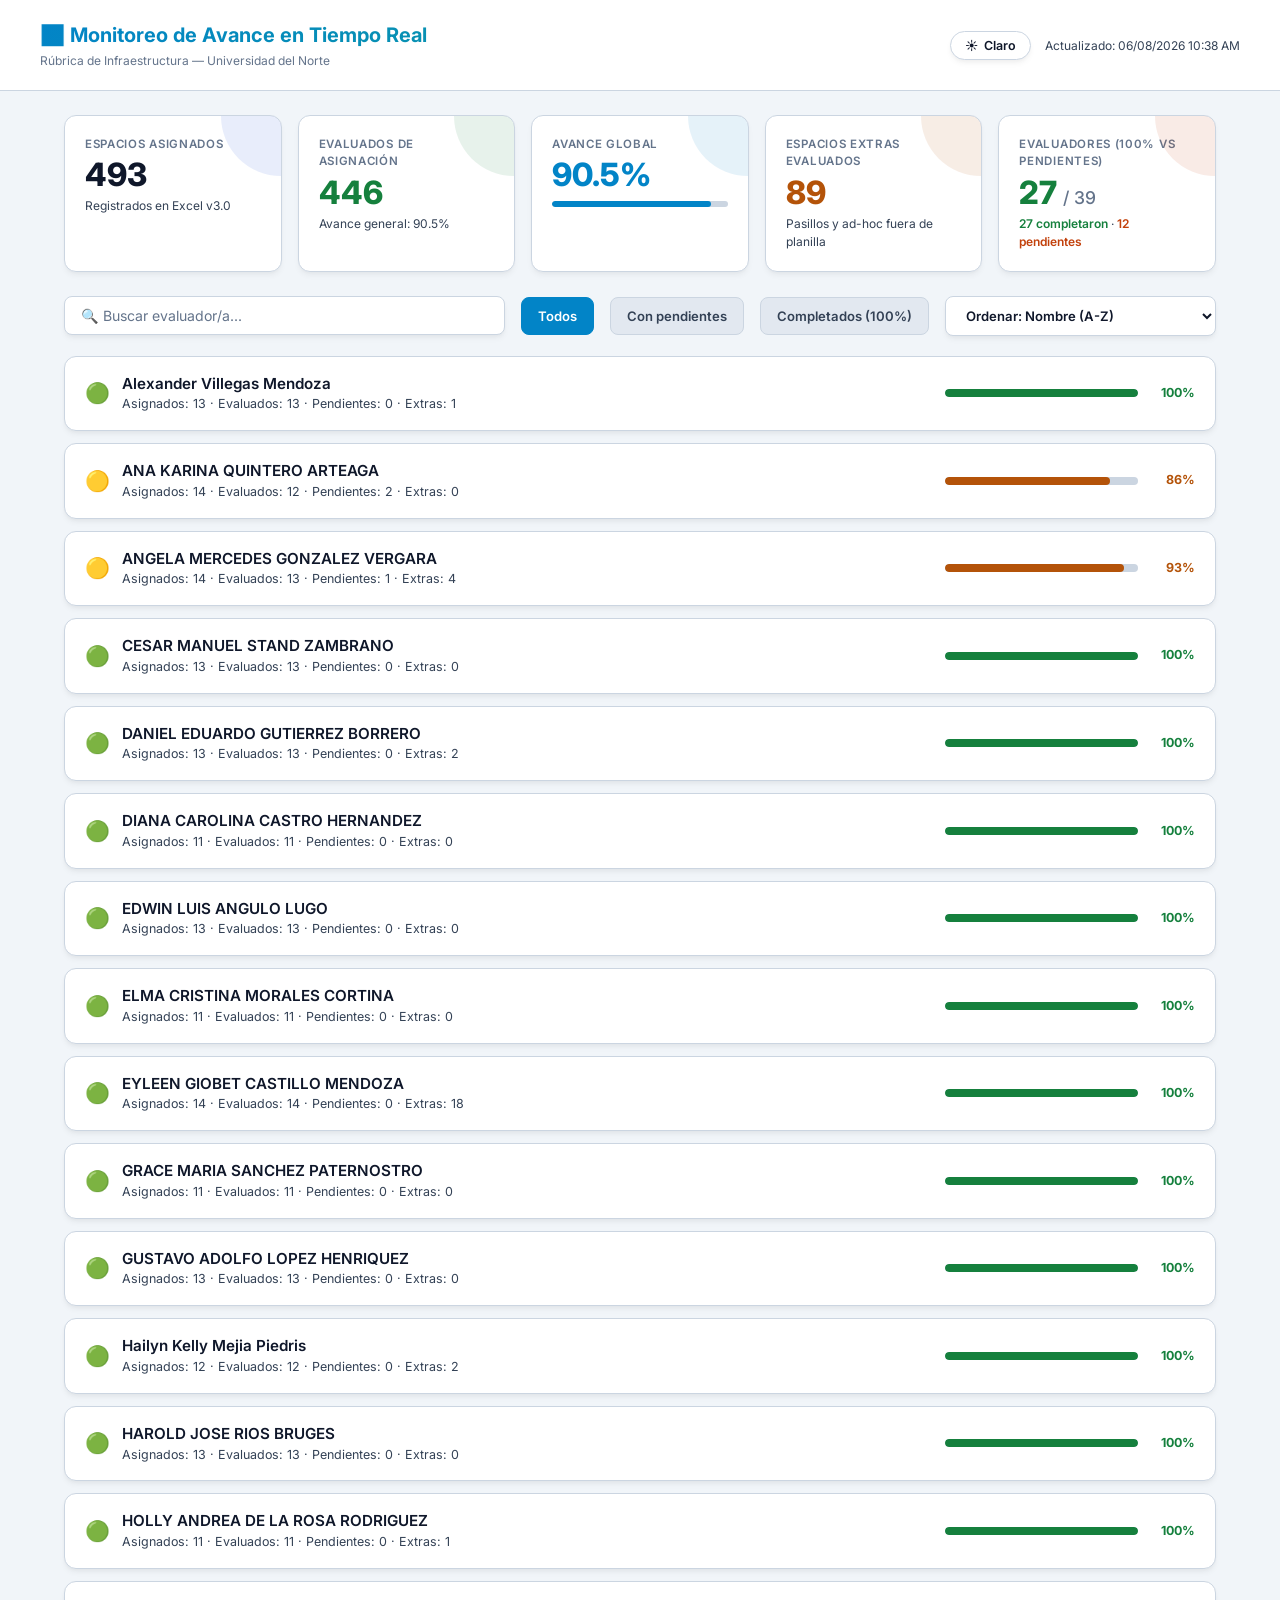
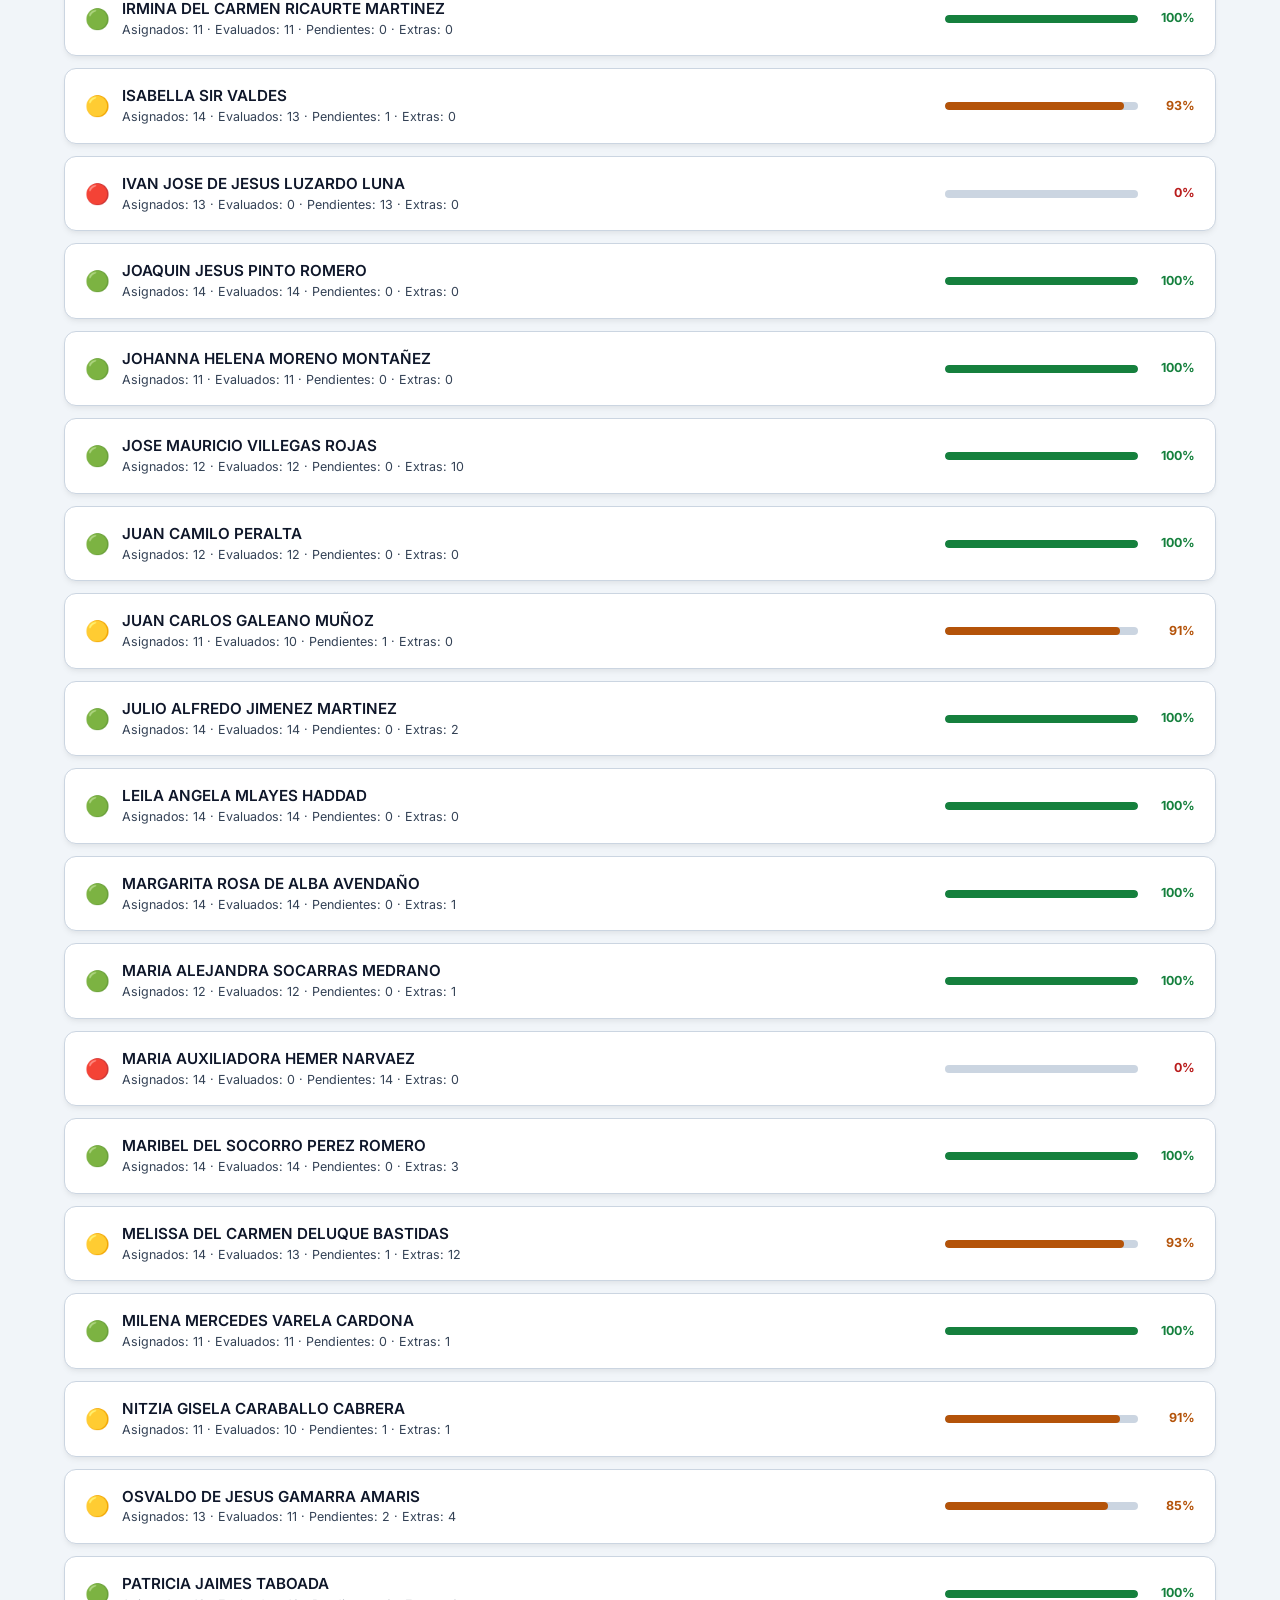
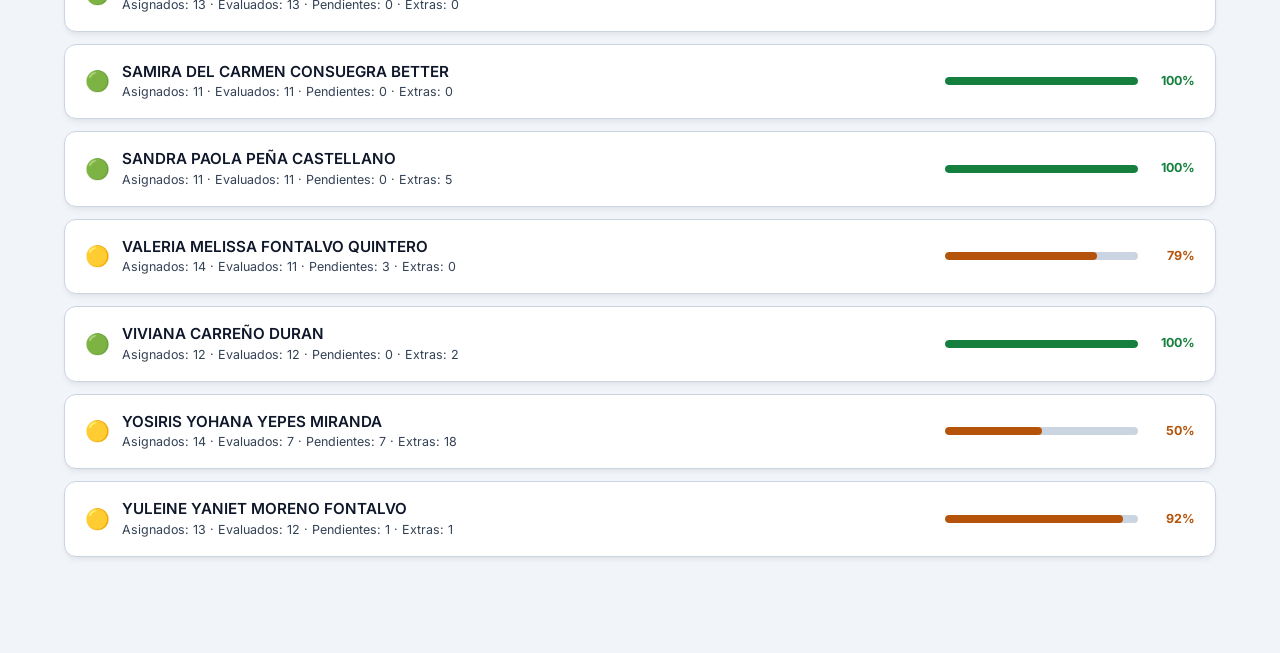
==== commit fae518ee: "update 3: actualizar avance_real.html con los últimos registros de evaluación" ====
--- a/avance_real.html
+++ b/avance_real.html
@@ -425,7 +425,7 @@
         <button id="themeToggleBtn" class="theme-toggle-btn" onclick="toggleTheme()" title="Cambiar tema claro / oscuro">
           <span id="themeIcon">🌙</span> <span id="themeLabel">Oscuro</span>
         </button>
-        <p style="text-align: right; color: var(--text2);">Actualizado: 06/08/2026 09:05 AM</p>
+        <p style="text-align: right; color: var(--text2);">Actualizado: 06/08/2026 10:38 AM</p>
       </div>
     </div>
   </header>
@@ -441,21 +441,21 @@
       </div>
       <div class="stat-card">
         <div class="stat-label">Evaluados de Asignación</div>
-        <div class="stat-value" style="color: var(--green);">445</div>
-        <div class="stat-sub">Avance general: 90.3%</div>
+        <div class="stat-value" style="color: var(--green);">446</div>
+        <div class="stat-sub">Avance general: 90.5%</div>
         <div class="stat-accent" style="background:var(--green);"></div>
       </div>
       <div class="stat-card">
         <div class="stat-label">Avance Global</div>
-        <div class="stat-value" style="color: var(--accent);">90.3%</div>
+        <div class="stat-value" style="color: var(--accent);">90.5%</div>
         <div class="progress-bar-bg" style="margin-top:10px; height:6px;">
-          <div class="progress-bar-fill" style="width: 90.26369168356997%; background: var(--accent);"></div>
+          <div class="progress-bar-fill" style="width: 90.46653144016227%; background: var(--accent);"></div>
         </div>
         <div class="stat-accent" style="background:var(--accent);"></div>
       </div>
       <div class="stat-card">
         <div class="stat-label">Espacios Extras Evaluados</div>
-        <div class="stat-value" style="color: var(--yellow);">77</div>
+        <div class="stat-value" style="color: var(--yellow);">89</div>
         <div class="stat-sub">Pasillos y ad-hoc fuera de planilla</div>
         <div class="stat-accent" style="background:var(--yellow);"></div>
       </div>
@@ -486,7 +486,7 @@
   </main>
 
   <script>
-    const DATA = [{"name": "ANA KARINA QUINTERO ARTEAGA", "assigned_count": 14, "evaluated_count": 12, "pending_count": 2, "extra_count": 0, "progress_pct": 85.71428571428571, "done_list": [{"cod": "AUDITORIO", "nom": "Auditorio Marvel Moreno", "cat": "Auditorios/Salas de Eventos", "ed": "CAMPUS", "piso": "1", "fecha": "2026-07-22", "promedio": 4.75, "file": "evaluaciones_uninorte_2026-07-27 - Harold R_unificado.json"}, {"cod": "BATH21", "nom": "Baño Hombre BLOQI1 - Piso 1", "cat": "Baños", "ed": "BLOQI", "piso": "1", "fecha": "2026-07-17", "promedio": 4.75, "file": "evaluaciones_uninorte_2026-07-21 - Ana K Q.json"}, {"cod": "BATH22", "nom": "Baño Mujeres BLOQI1 - Piso 1", "cat": "Baños", "ed": "BLOQI", "piso": "1", "fecha": "2026-07-17", "promedio": 5, "file": "evaluaciones_uninorte_2026-07-21 - Ana K Q.json"}, {"cod": "BATH23", "nom": "Baño Hombres BLOQI4 - Piso 2", "cat": "Baños", "ed": "BLOQI", "piso": "2", "fecha": "2026-07-27", "promedio": 3.25, "file": "evaluaciones_uninorte_2026-07-28 (1) - Harold R.json"}, {"cod": "BATH34", "nom": "Baño Mujeres BLOQK - Piso 1", "cat": "Baños", "ed": "BLOQK", "piso": "1", "fecha": "2026-07-15", "promedio": 3.25, "file": "evaluaciones_uninorte_2026-07-21 - Ana K Q.json"}, {"cod": "BATH36", "nom": "Baño Mujeres BLOQK - Piso 3", "cat": "Baños", "ed": "BLOQK", "piso": "3", "fecha": "2026-07-15", "promedio": 3.75, "file": "evaluaciones_uninorte_2026-07-21 - Ana K Q.json"}, {"cod": "BATH37", "nom": "Baño Mujeres BLOQK - Piso 4", "cat": "Baños", "ed": "BLOQK", "piso": "4", "fecha": "2026-07-15", "promedio": 3.75, "file": "evaluaciones_uninorte_2026-07-21 - Ana K Q.json"}, {"cod": "BATH38", "nom": "Baño Mujeres BLOQK - Piso 5", "cat": "Baños", "ed": "BLOQK", "piso": "5", "fecha": "2026-07-15", "promedio": 3.5, "file": "evaluaciones_uninorte_2026-07-21 - Ana K Q.json"}, {"cod": "BATH39", "nom": "Baño Mujeres BLOQK - Piso 6", "cat": "Baños", "ed": "BLOQK", "piso": "6", "fecha": "2026-07-15", "promedio": 4.25, "file": "evaluaciones_uninorte_2026-07-21 - Ana K Q.json"}, {"cod": "BATH40", "nom": "Baño Mujeres BLOQK - Piso 7", "cat": "Baños", "ed": "BLOQK", "piso": "7", "fecha": "2026-07-15", "promedio": 4.25, "file": "evaluaciones_uninorte_2026-07-21 - Ana K Q.json"}, {"cod": "BATH41", "nom": "Baño Mujeres BLOQK - Piso 8", "cat": "Baños", "ed": "BLOQK", "piso": "8", "fecha": "2026-07-15", "promedio": 4, "file": "evaluaciones_uninorte_2026-07-21 - Ana K Q.json"}, {"cod": "BATH42", "nom": "Baño Mujeres BLOQK - Piso 9", "cat": "Baños", "ed": "BLOQK", "piso": "9", "fecha": "2026-07-15", "promedio": 4.5, "file": "evaluaciones_uninorte_2026-07-21 - Ana K Q.json"}], "pending_list": [{"cat": "bano", "cat_excel": "Baños", "ed": "BLOQI", "cod": "BATH24", "piso": "2", "nom": "Baño Mujeres BLOQI4 - Piso 2", "ev": "ANA KARINA QUINTERO ARTEAGA"}, {"cat": "bano", "cat_excel": "Baños", "ed": "BLOQK", "cod": "BATH35", "piso": "2", "nom": "Baño Mujeres BLOQK - Piso 2", "ev": "ANA KARINA QUINTERO ARTEAGA"}], "extra_list": []}, {"name": "ANGELA MERCEDES GONZALEZ VERGARA", "assigned_count": 14, "evaluated_count": 13, "pending_count": 1, "extra_count": 4, "progress_pct": 92.85714285714286, "done_list": [{"cod": "32E", "nom": "Salón 32E", "cat": "Salón de clases", "ed": "BLOQE", "piso": "3", "fecha": "2026-07-17", "promedio": 5, "file": "evaluaciones_uninorte_2026-07-17 - Ángela G.json"}, {"cod": "11E", "nom": "Salón 11E", "cat": "Salón de clases", "ed": "BLOQE", "piso": "1", "fecha": "2026-07-17", "promedio": 4.71, "file": "evaluaciones_uninorte_2026-07-17 - Ángela G.json"}, {"cod": "33E", "nom": "Salón 33E", "cat": "Salón de clases", "ed": "BLOQE", "piso": "3", "fecha": "2026-07-17", "promedio": 5, "file": "evaluaciones_uninorte_2026-07-17 - Ángela G.json"}, {"cod": "22E", "nom": "Salón 22E", "cat": "Salón de clases", "ed": "BLOQE", "piso": "2", "fecha": "2026-07-17", "promedio": 4.86, "file": "evaluaciones_uninorte_2026-07-17 - Ángela G.json"}, {"cod": "23E", "nom": "Salón 23E", "cat": "Salón de clases", "ed": "BLOQE", "piso": "2", "fecha": "2026-07-17", "promedio": 4.57, "file": "evaluaciones_uninorte_2026-07-17 - Ángela G.json"}, {"cod": "12E", "nom": "Salón 12E", "cat": "Salón de clases", "ed": "BLOQE", "piso": "1", "fecha": "2026-07-17", "promedio": 5, "file": "evaluaciones_uninorte_2026-07-17 - Ángela G.json"}, {"cod": "24E", "nom": "Salón 24E", "cat": "Salón de clases", "ed": "BLOQE", "piso": "2", "fecha": "2026-07-17", "promedio": 4.71, "file": "evaluaciones_uninorte_2026-07-17 - Ángela G.json"}, {"cod": "25E", "nom": "Salón 25E", "cat": "Salón de clases", "ed": "BLOQE", "piso": "2", "fecha": "2026-07-17", "promedio": 5, "file": "evaluaciones_uninorte_2026-07-17 - Ángela G.json"}, {"cod": "LE-1", "nom": "Lab. Enfermedades Tropicales", "cat": "Laboratorios", "ed": "BLOQE", "piso": "", "fecha": "2026-07-17", "promedio": 3.6, "file": "evaluaciones_uninorte_2026-07-17 - Ángela G.json"}, {"cod": "LE-3_2", "nom": "Laboratorio de Morfología", "cat": "Laboratorios", "ed": "BLOQE", "piso": "", "fecha": "2026-07-17", "promedio": 5, "file": "evaluaciones_uninorte_2026-07-17 - Ángela G.json"}, {"cod": "LE-4", "nom": "Lab. de Enfermería", "cat": "Laboratorios", "ed": "BLOQE", "piso": "", "fecha": "2026-07-17", "promedio": 4.8, "file": "evaluaciones_uninorte_2026-07-17 - Ángela G.json"}, {"cod": "BATH07", "nom": "Baño Hombres BLOQE - Piso 1", "cat": "Baños", "ed": "BLOQE", "piso": "1", "fecha": "2026-07-15", "promedio": 4, "file": "evaluaciones_uninorte_2026-07-17 - Ángela G.json"}, {"cod": "BATH08", "nom": "Baño Mujeres BLOQE - Piso 2", "cat": "Baños", "ed": "BLOQE", "piso": "2", "fecha": "2026-07-15", "promedio": 4.25, "file": "evaluaciones_uninorte_2026-07-17 - Ángela G.json"}], "pending_list": [{"cat": "laboratorio", "cat_excel": "Laboratorios", "ed": "BLOQE", "cod": "LE-5", "piso": "", "nom": "Lab. de Psicología", "ev": "ANGELA MERCEDES GONZALEZ VERGARA"}], "extra_list": [{"cod": "PAS-03", "nom": "Pasillo 03", "cat": "Pasillo / Escalera / Área Común", "ed": "BLOQE", "piso": "Piso 3", "fecha": "2026-07-17", "promedio": 5, "file": "evaluaciones_uninorte_2026-07-17 - Ángela G.json"}, {"cod": "11E", "nom": "Salón 11E", "cat": "Salón de Clases", "ed": "BLOQE", "piso": "1", "fecha": "2026-07-17", "promedio": 4.14, "file": "evaluaciones_uninorte_2026-07-17 - Ángela G.json"}, {"cod": "PAS-01", "nom": "Pasillo Piso 1", "cat": "Pasillo / Escalera / Área Común", "ed": "", "piso": "Piso 1", "fecha": "2026-07-15", "promedio": 5, "file": "evaluaciones_uninorte_2026-07-17 - Ángela G.json"}, {"cod": "PAS-01", "nom": "Pasillo piso 1 Bloque E", "cat": "Pasillo / Escalera / Área Común", "ed": "BLOQE", "piso": "1", "fecha": "2026-07-15", "promedio": 5, "file": "evaluaciones_uninorte_2026-07-17 - Ángela G.json"}]}, {"name": "Alexander Villegas Mendoza", "assigned_count": 13, "evaluated_count": 13, "pending_count": 0, "extra_count": 1, "progress_pct": 100.0, "done_list": [{"cod": "5M", "nom": "Salón de clase música 5M", "cat": "Salón de clases", "ed": "BLOQM", "piso": "1", "fecha": "2026-07-16", "promedio": 4.2, "file": "evaluaciones_uninorte_2026-07-17 - Alexander V.json"}, {"cod": "4M", "nom": "4M", "cat": "Salón de clases", "ed": "BLOQM", "piso": "1", "fecha": "2026-07-16", "promedio": 4.14, "file": "evaluaciones_uninorte_2026-07-17 - Alexander V.json"}, {"cod": "1M", "nom": "1M", "cat": "Salón de clases", "ed": "BLOQM", "piso": "1", "fecha": "2026-07-16", "promedio": 4.43, "file": "evaluaciones_uninorte_2026-07-17 - Alexander V.json"}, {"cod": "2M", "nom": "2M", "cat": "Salón de clases", "ed": "BLOQM", "piso": "1", "fecha": "2026-07-16", "promedio": 4.86, "file": "evaluaciones_uninorte_2026-07-17 - Alexander V.json"}, {"cod": "3M", "nom": "3M", "cat": "Salón de clases", "ed": "BLOQM", "piso": "1", "fecha": "2026-07-16", "promedio": 4.57, "file": "evaluaciones_uninorte_2026-07-17 - Alexander V.json"}, {"cod": "BLD-M", "nom": "Edificio Bloque M", "cat": "Fachadas de Edificios", "ed": "BLOQM", "piso": "", "fecha": "2026-07-16", "promedio": 4.5, "file": "evaluaciones_uninorte_2026-07-17 - Alexander V.json"}, {"cod": "PISCINA", "nom": "Piscina", "cat": "Canchas Deportivas", "ed": "CAMPUS", "piso": "", "fecha": "2026-07-16", "promedio": 5, "file": "evaluaciones_uninorte_2026-07-17 - Alexander V.json"}, {"cod": "BATH43", "nom": "Baño Hombres BLOQM", "cat": "Baños", "ed": "BLOQM", "piso": "1", "fecha": "2026-07-16", "promedio": 4, "file": "evaluaciones_uninorte_2026-07-17 - Alexander V.json"}, {"cod": "BATH44", "nom": "Baño Hombres BLOQM", "cat": "Baños", "ed": "BLOQM", "piso": "1", "fecha": "2026-07-16", "promedio": 3.25, "file": "evaluaciones_uninorte_2026-07-17 - Alexander V.json"}, {"cod": "BATH45", "nom": "Baño Hombres BLOQM", "cat": "Baños", "ed": "BLOQM", "piso": "1", "fecha": "2026-07-16", "promedio": 4.5, "file": "evaluaciones_uninorte_2026-07-17 - Alexander V.json"}, {"cod": "BATH46", "nom": "Baño Mujeres BLOQM", "cat": "Baños", "ed": "BLOQM", "piso": "1", "fecha": "2026-07-17", "promedio": 3.75, "file": "evaluaciones_uninorte_2026-07-17 - Alexander V.json"}, {"cod": "BATH47", "nom": "Baño Mujeres BLOQM", "cat": "Baños", "ed": "BLOQM", "piso": "1", "fecha": "2026-07-17", "promedio": 3.25, "file": "evaluaciones_uninorte_2026-07-17 - Alexander V.json"}, {"cod": "BATH48", "nom": "Baño Mujeres BLOQM", "cat": "Baños", "ed": "BLOQM", "piso": "1", "fecha": "2026-07-17", "promedio": 4.5, "file": "evaluaciones_uninorte_2026-07-17 - Alexander V.json"}], "pending_list": [], "extra_list": [{"cod": "BLD-M", "nom": "Edificio Bloque M", "cat": "Fachada de Edificio", "ed": "BLOQM", "piso": "", "fecha": "2026-07-16", "promedio": 3.5, "file": "evaluaciones_uninorte_2026-07-17 - Alexander V.json"}]}, {"name": "CESAR MANUEL STAND ZAMBRANO", "assigned_count": 13, "evaluated_count": 13, "pending_count": 0, "extra_count": 0, "progress_pct": 100.0, "done_list": [{"cod": "6-4L", "nom": "Lab Termo Fluidos", "cat": "Laboratorios", "ed": "BLOQK", "piso": "6", "fecha": "2026-07-31", "promedio": 4.8, "file": "evaluaciones_uninorte_2026-07-31 - Cesar S.json"}, {"cod": "6-5L", "nom": "Lab. Biocombustible", "cat": "Laboratorios", "ed": "BLOQK", "piso": "6", "fecha": "2026-07-31", "promedio": 4.4, "file": "evaluaciones_uninorte_2026-07-31 - Cesar S.json"}, {"cod": "6-6L", "nom": "Lab. de Biotecnología", "cat": "Laboratorios", "ed": "BLOQK", "piso": "6", "fecha": "2026-07-27", "promedio": 4.4, "file": "evaluaciones_uninorte_2026-07-31 - Cesar S.json"}, {"cod": "6-8L", "nom": "Laboratorio de Mecatronica", "cat": "Laboratorios", "ed": "BLOQK", "piso": "6", "fecha": "2026-07-27", "promedio": 4.6, "file": "evaluaciones_uninorte_2026-07-31 - Cesar S.json"}, {"cod": "6-9L", "nom": "Lab. Mecánica de Máquinas y Diseños", "cat": "Laboratorios", "ed": "BLOQK", "piso": "6", "fecha": "2026-07-27", "promedio": 4.2, "file": "evaluaciones_uninorte_2026-07-31 - Cesar S.json"}, {"cod": "S1-10L", "nom": "Lab. de Soldadura", "cat": "Laboratorios", "ed": "BLOQK", "piso": "S", "fecha": "2026-07-31", "promedio": 5, "file": "evaluaciones_uninorte_2026-07-31 - Cesar S.json"}, {"cod": "S1-11L", "nom": "Lab. Geotecnia y Materiales Constr.", "cat": "Laboratorios", "ed": "BLOQK", "piso": "S", "fecha": "2026-07-27", "promedio": 4, "file": "evaluaciones_uninorte_2026-07-31 - Cesar S.json"}, {"cod": "S1-4L", "nom": "Lab. Metalografía", "cat": "Laboratorios", "ed": "BLOQK", "piso": "S", "fecha": "2026-07-27", "promedio": 4.4, "file": "evaluaciones_uninorte_2026-07-31 - Cesar S.json"}, {"cod": "S1-5L", "nom": "Lab. de Ensayos de Materiales", "cat": "Laboratorios", "ed": "BLOQK", "piso": "S", "fecha": "2026-07-27", "promedio": 4.8, "file": "evaluaciones_uninorte_2026-07-31 - Cesar S.json"}, {"cod": "S1-6L", "nom": "Lab. de Prototipos", "cat": "Laboratorios", "ed": "BLOQK", "piso": "S", "fecha": "2026-07-27", "promedio": 4.8, "file": "evaluaciones_uninorte_2026-07-31 - Cesar S.json"}, {"cod": "S1-7L", "nom": "Lab. Centro de Mediciones y Coordenadas", "cat": "Laboratorios", "ed": "BLOQK", "piso": "S", "fecha": "2026-07-27", "promedio": 3.8, "file": "evaluaciones_uninorte_2026-07-31 - Cesar S.json"}, {"cod": "S1-8L", "nom": "Lab. de Manufactura", "cat": "Laboratorios", "ed": "BLOQK", "piso": "S", "fecha": "2026-07-27", "promedio": 3.6, "file": "evaluaciones_uninorte_2026-07-31 - Cesar S.json"}, {"cod": "S1-9L", "nom": "Lab. de Materiales De Ingeniería", "cat": "Laboratorios", "ed": "BLOQK", "piso": "S", "fecha": "2026-07-27", "promedio": 4.8, "file": "evaluaciones_uninorte_2026-07-31 - Cesar S.json"}], "pending_list": [], "extra_list": []}, {"name": "DANIEL EDUARDO GUTIERREZ BORRERO", "assigned_count": 13, "evaluated_count": 13, "pending_count": 0, "extra_count": 2, "progress_pct": 100.0, "done_list": [{"cod": "SAL_PROYECCION", "nom": "Salón Gabriel García Márquez", "cat": "Auditorios/Salas de Eventos", "ed": "CAMPUS", "piso": "1", "fecha": "2026-07-27", "promedio": 5, "file": "evaluaciones_uninorte_2026-07-27 - Daniel G.json"}, {"cod": "BATH49", "nom": "Baño Hombres BLOQJ - Piso 1", "cat": "Baños", "ed": "BLOQJ", "piso": "1", "fecha": "2026-07-16", "promedio": 3, "file": "evaluaciones_uninorte_2026-07-27 - Daniel G.json"}, {"cod": "BATH59", "nom": "Baño Mujeres BLOQJ - Piso 1", "cat": "Baños", "ed": "BLOQJ", "piso": "1", "fecha": "2026-07-16", "promedio": 5, "file": "evaluaciones_uninorte_2026-07-27 - Daniel G.json"}, {"cod": "BATH50", "nom": "Baño Hombres BLOQJ - Piso 2", "cat": "Baños", "ed": "BLOQJ", "piso": "2", "fecha": "2026-07-21", "promedio": 4.33, "file": "evaluaciones_uninorte_2026-07-27 - Daniel G.json"}, {"cod": "BATH60", "nom": "Baño Mujeres BLOQJ - Piso 2", "cat": "Baños", "ed": "BLOQJ", "piso": "2", "fecha": "2026-07-21", "promedio": 4.33, "file": "evaluaciones_uninorte_2026-07-27 - Daniel G.json"}, {"cod": "BATH51", "nom": "Baño Hombres BLOQJ - Piso 3", "cat": "Baños", "ed": "BLOQJ", "piso": "3", "fecha": "2026-07-21", "promedio": 4, "file": "evaluaciones_uninorte_2026-07-27 - Daniel G.json"}, {"cod": "BATH61", "nom": "Baño Mujeres BLOQJ - Piso 3", "cat": "Baños", "ed": "BLOQJ", "piso": "3", "fecha": "2026-07-21", "promedio": 5, "file": "evaluaciones_uninorte_2026-07-27 - Daniel G.json"}, {"cod": "BATH52", "nom": "Baño Hombres BLOQJ - Piso 4", "cat": "Baños", "ed": "BLOQJ", "piso": "4", "fecha": "2026-07-21", "promedio": 5, "file": "evaluaciones_uninorte_2026-07-27 - Daniel G.json"}, {"cod": "BATH62", "nom": "Baño Mujeres BLOQJ - Piso 4", "cat": "Baños", "ed": "BLOQJ", "piso": "4", "fecha": "2026-07-21", "promedio": 3.33, "file": "evaluaciones_uninorte_2026-07-27 - Daniel G.json"}, {"cod": "BATH53", "nom": "Baño Hombres BLOQJ - Piso 5", "cat": "Baños", "ed": "BLOQJ", "piso": "5", "fecha": "2026-07-21", "promedio": 4, "file": "evaluaciones_uninorte_2026-07-27 - Daniel G.json"}, {"cod": "BATH63", "nom": "Baño Mujeres BLOQJ - Piso 5", "cat": "Baños", "ed": "BLOQJ", "piso": "5", "fecha": "2026-07-21", "promedio": 5, "file": "evaluaciones_uninorte_2026-07-27 - Daniel G.json"}, {"cod": "BATH54", "nom": "Baño Hombres BLOQJ - Piso 6", "cat": "Baños", "ed": "BLOQJ", "piso": "6", "fecha": "2026-07-21", "promedio": 4.67, "file": "evaluaciones_uninorte_2026-07-27 - Daniel G.json"}, {"cod": "BATH64", "nom": "Baño Mujeres BLOQJ - Piso 6", "cat": "Baños", "ed": "BLOQJ", "piso": "6", "fecha": "2026-07-21", "promedio": 4.33, "file": "evaluaciones_uninorte_2026-07-27 - Daniel G.json"}], "pending_list": [], "extra_list": [{"cod": "Escaleras SS", "nom": "Rampas bloque J", "cat": "Pasillo / Escalera / Área Común", "ed": "BLOQJ", "piso": "SS", "fecha": "2026-07-21", "promedio": 4.33, "file": "evaluaciones_uninorte_2026-07-27 - Daniel G.json"}, {"cod": "PAS-06", "nom": "Pasillo psio 6", "cat": "Pasillo / Escalera / Área Común", "ed": "BLOQJ", "piso": "6", "fecha": "2026-07-21", "promedio": 4.5, "file": "evaluaciones_uninorte_2026-07-27 - Daniel G.json"}]}, {"name": "DIANA CAROLINA CASTRO HERNANDEZ", "assigned_count": 11, "evaluated_count": 11, "pending_count": 0, "extra_count": 0, "progress_pct": 100.0, "done_list": [{"cod": "25D", "nom": "Salón 25D", "cat": "Salón de clases", "ed": "BLOQD", "piso": "2", "fecha": "2026-07-17", "promedio": 4.14, "file": "evaluaciones_uninorte_2026-07-17 - Diana C.json"}, {"cod": "24D", "nom": "Salón 24D", "cat": "Salón de clases", "ed": "BLOQD", "piso": "2", "fecha": "2026-07-17", "promedio": 3.83, "file": "evaluaciones_uninorte_2026-07-17 - Diana C.json"}, {"cod": "23D", "nom": "Salón 23D", "cat": "Salón de clases", "ed": "BLOQD", "piso": "2", "fecha": "2026-07-17", "promedio": 3.86, "file": "evaluaciones_uninorte_2026-07-17 - Diana C.json"}, {"cod": "31D", "nom": "Salón 31D", "cat": "Salón de clases", "ed": "BLOQD", "piso": "3", "fecha": "2026-07-17", "promedio": 3.71, "file": "evaluaciones_uninorte_2026-07-17 - Diana C.json"}, {"cod": "22D", "nom": "Salón 22D", "cat": "Salón de clases", "ed": "BLOQD", "piso": "2", "fecha": "2026-07-17", "promedio": 3.71, "file": "evaluaciones_uninorte_2026-07-17 - Diana C.json"}, {"cod": "SIN2", "nom": "Sala de Internet 2", "cat": "Salas de Computadores", "ed": "BLOQD", "piso": "", "fecha": "2026-07-17", "promedio": 3.67, "file": "evaluaciones_uninorte_2026-07-17 - Diana C.json"}, {"cod": "SDU4", "nom": "Sala de Usuarios No. 4", "cat": "Salas de Computadores", "ed": "BLOQD", "piso": "3", "fecha": "2026-07-17", "promedio": 4, "file": "evaluaciones_uninorte_2026-07-17 - Diana C.json"}, {"cod": "21D", "nom": "Salón 21D", "cat": "Laboratorios", "ed": "BLOQD", "piso": "2", "fecha": "2026-07-17", "promedio": 4.2, "file": "evaluaciones_uninorte_2026-07-17 - Diana C.json"}, {"cod": "LD1", "nom": "Laboratorio de economia experimental", "cat": "Laboratorios", "ed": "BLOQD", "piso": "S", "fecha": "2026-07-17", "promedio": 5, "file": "evaluaciones_uninorte_2026-07-17 - Diana C.json"}, {"cod": "BLD-D", "nom": "Edificio Bloque D", "cat": "Fachadas de Edificios", "ed": "BLOQD", "piso": "", "fecha": "2026-07-17", "promedio": 4.5, "file": "evaluaciones_uninorte_2026-07-17 - Diana C.json"}, {"cod": "SAES03", "nom": "Sala de Estudio BLOQD", "cat": "Bibliotecas / Salas de Estudio", "ed": "BLOQD", "piso": "1", "fecha": "2026-07-17", "promedio": 4.33, "file": "evaluaciones_uninorte_2026-07-17 - Diana C.json"}], "pending_list": [], "extra_list": []}, {"name": "EDWIN LUIS ANGULO LUGO", "assigned_count": 13, "evaluated_count": 13, "pending_count": 0, "extra_count": 0, "progress_pct": 100.0, "done_list": [{"cod": "SAL1", "nom": "Salón De Música No.1.", "cat": "Salón de clases", "ed": "COLIS", "piso": "1", "fecha": "2026-07-14", "promedio": 4.57, "file": "evaluaciones_uninorte_2026-07-17 - Edwin A.json"}, {"cod": "BLD-COLIS", "nom": "Coliseo", "cat": "Fachadas de Edificios", "ed": "COLIS", "piso": "", "fecha": "2026-07-16", "promedio": 4, "file": "evaluaciones_uninorte_2026-07-17 - Edwin A.json"}, {"cod": "CAMP-FIELD02", "nom": "Cancha Multiple cubierta", "cat": "Canchas Deportivas", "ed": "CAMPUS", "piso": "", "fecha": "2026-07-16", "promedio": 2.75, "file": "evaluaciones_uninorte_2026-07-17 - Edwin A.json"}, {"cod": "CAMP-FIELD03", "nom": "Cancha de raquetball 1", "cat": "Canchas Deportivas", "ed": "CAMPUS", "piso": "", "fecha": "2026-07-16", "promedio": 3.75, "file": "evaluaciones_uninorte_2026-07-17 - Edwin A.json"}, {"cod": "CAMP-FIELD04", "nom": "Cancha de raquetball 2", "cat": "Canchas Deportivas", "ed": "CAMPUS", "piso": "", "fecha": "2026-07-16", "promedio": 3.75, "file": "evaluaciones_uninorte_2026-07-17 - Edwin A.json"}, {"cod": "CAMP-FIELD05", "nom": "Cancha de raquetball 3", "cat": "Canchas Deportivas", "ed": "CAMPUS", "piso": "", "fecha": "2026-07-16", "promedio": 3.67, "file": "evaluaciones_uninorte_2026-07-17 - Edwin A.json"}, {"cod": "CAMP-FIELD06", "nom": "Cancha fútbol", "cat": "Canchas Deportivas", "ed": "CAMPUS", "piso": "", "fecha": "2026-07-16", "promedio": 3.5, "file": "evaluaciones_uninorte_2026-07-17 - Edwin A.json"}, {"cod": "CAMP-FIELD07", "nom": "Cancha Tenis 1", "cat": "Canchas Deportivas", "ed": "CAMPUS", "piso": "", "fecha": "2026-07-16", "promedio": 4.5, "file": "evaluaciones_uninorte_2026-07-17 - Edwin A.json"}, {"cod": "CAMP-FIELD08", "nom": "Cancha Tenis 2", "cat": "Canchas Deportivas", "ed": "CAMPUS", "piso": "", "fecha": "2026-07-16", "promedio": 3.75, "file": "evaluaciones_uninorte_2026-07-17 - Edwin A.json"}, {"cod": "CAMP-FIELD09", "nom": "Cancha Multiple 1", "cat": "Canchas Deportivas", "ed": "CAMPUS", "piso": "", "fecha": "2026-07-16", "promedio": 3.33, "file": "evaluaciones_uninorte_2026-07-17 - Edwin A.json"}, {"cod": "CAMP-FIELD10", "nom": "Cancha Multiple 2", "cat": "Canchas Deportivas", "ed": "CAMPUS", "piso": "", "fecha": "2026-07-16", "promedio": 4, "file": "evaluaciones_uninorte_2026-07-17 - Edwin A.json"}, {"cod": "CAMP-FIELD11", "nom": "Cancha fútbol sintético", "cat": "Canchas Deportivas", "ed": "CAMPUS", "piso": "", "fecha": "2026-07-16", "promedio": 3.25, "file": "evaluaciones_uninorte_2026-07-17 - Edwin A.json"}, {"cod": "CSEO-FIELD01", "nom": "Cancha Deportiva", "cat": "Canchas Deportivas", "ed": "COLIS", "piso": "", "fecha": "2026-07-16", "promedio": 4, "file": "evaluaciones_uninorte_2026-07-17 - Edwin A.json"}], "pending_list": [], "extra_list": []}, {"name": "ELMA CRISTINA MORALES CORTINA", "assigned_count": 11, "evaluated_count": 11, "pending_count": 0, "extra_count": 0, "progress_pct": 100.0, "done_list": [{"cod": "14J", "nom": "Salon de clases 14J", "cat": "Salón de clases", "ed": "BLOQJ1", "piso": "1", "fecha": "2026-07-16", "promedio": 5, "file": "evaluaciones_uninorte_2026-07-16-Elma Morales.json"}, {"cod": "17J", "nom": "Salon de clases 17J", "cat": "Salón de clases", "ed": "BLOQJ1", "piso": "1", "fecha": "2026-07-16", "promedio": 5, "file": "evaluaciones_uninorte_2026-07-16-Elma Morales.json"}, {"cod": "16J", "nom": "Salon de clases 16J", "cat": "Salón de clases", "ed": "BLOQJ1", "piso": "1", "fecha": "2026-07-16", "promedio": 4.71, "file": "evaluaciones_uninorte_2026-07-16-Elma Morales.json"}, {"cod": "15J", "nom": "Salon de clases 15J", "cat": "Salón de clases", "ed": "BLOQJ1", "piso": "1", "fecha": "2026-07-16", "promedio": 5, "file": "evaluaciones_uninorte_2026-07-16-Elma Morales.json"}, {"cod": "18J", "nom": "Salon de clases 18J", "cat": "Salón de clases", "ed": "BLOQJ1", "piso": "1", "fecha": "2026-07-16", "promedio": 5, "file": "evaluaciones_uninorte_2026-07-16-Elma Morales.json"}, {"cod": "3L-10", "nom": "Salón 3L-10", "cat": "Laboratorios", "ed": "1L6", "piso": "1", "fecha": "2026-07-16", "promedio": 5, "file": "evaluaciones_uninorte_2026-07-16-Elma Morales.json"}, {"cod": "3L-11", "nom": "Salón 3L-11", "cat": "Laboratorios", "ed": "1L6", "piso": "1", "fecha": "2026-07-16", "promedio": 5, "file": "evaluaciones_uninorte_2026-07-16-Elma Morales.json"}, {"cod": "J-CAMPUS03", "nom": "Jardín de alrededor de comedor funcionarios", "cat": "Jardines y Zonas Verdes", "ed": "CAMPUS", "piso": "", "fecha": "2026-07-16", "promedio": 5, "file": "evaluaciones_uninorte_2026-07-16-Elma Morales.json"}, {"cod": "J-CAMPUS08", "nom": "Jardín administrativo 2", "cat": "Jardines y Zonas Verdes", "ed": "CAMPUS", "piso": "", "fecha": "2026-07-16", "promedio": 5, "file": "evaluaciones_uninorte_2026-07-16-Elma Morales.json"}, {"cod": "ZOEST01", "nom": "Zona de Estudiantes - Bambú 1", "cat": "Bibliotecas / Salas de Estudio", "ed": "CAMPUS", "piso": "1", "fecha": "2026-07-16", "promedio": 4.25, "file": "evaluaciones_uninorte_2026-07-16-Elma Morales.json"}, {"cod": "ZOEST02", "nom": "Zona de Estudiantes - Bambú 2", "cat": "Bibliotecas / Salas de Estudio", "ed": "CAMPUS", "piso": "1", "fecha": "2026-07-16", "promedio": 4.25, "file": "evaluaciones_uninorte_2026-07-16-Elma Morales.json"}], "pending_list": [], "extra_list": []}, {"name": "EYLEEN GIOBET CASTILLO MENDOZA", "assigned_count": 14, "evaluated_count": 14, "pending_count": 0, "extra_count": 18, "progress_pct": 100.0, "done_list": [{"cod": "I4-12", "nom": "Salón I4-12", "cat": "Salón de clases", "ed": "BLOI4", "piso": "1", "fecha": "2026-08-03", "promedio": 4.43, "file": "evaluaciones_uninorte_2026-08-03 - Eyleen C.json"}, {"cod": "I4-25", "nom": "Salón I4-25", "cat": "Salón de clases", "ed": "BLOI4", "piso": "2", "fecha": "2026-08-03", "promedio": 4.43, "file": "evaluaciones_uninorte_2026-08-03 - Eyleen C.json"}, {"cod": "I4-13", "nom": "Salón I4-13", "cat": "Salón de clases", "ed": "BLOI4", "piso": "1", "fecha": "2026-08-03", "promedio": 4.33, "file": "evaluaciones_uninorte_2026-08-03 - Eyleen C.json"}, {"cod": "I4-11", "nom": "Salón I4-11", "cat": "Salón de clases", "ed": "BLOI4", "piso": "1", "fecha": "2026-08-03", "promedio": 4.14, "file": "evaluaciones_uninorte_2026-08-03 - Eyleen C.json"}, {"cod": "I4-21", "nom": "Salón I4-21", "cat": "Salón de clases", "ed": "BLOI4", "piso": "2", "fecha": "2026-08-03", "promedio": 4, "file": "evaluaciones_uninorte_2026-08-03 - Eyleen C.json"}, {"cod": "I4-15", "nom": "Salón I4-15", "cat": "Salón de clases", "ed": "BLOI4", "piso": "1", "fecha": "2026-08-03", "promedio": 4.14, "file": "evaluaciones_uninorte_2026-08-03 - Eyleen C.json"}, {"cod": "I4-28", "nom": "Salón I4-28", "cat": "Salón de clases", "ed": "BLOI4", "piso": "2", "fecha": "2026-08-03", "promedio": 4.71, "file": "evaluaciones_uninorte_2026-08-03 - Eyleen C.json"}, {"cod": "I4-22", "nom": "Salón I4-22", "cat": "Salón de clases", "ed": "BLOI4", "piso": "2", "fecha": "2026-08-03", "promedio": 4.57, "file": "evaluaciones_uninorte_2026-08-03 - Eyleen C.json"}, {"cod": "I4-14", "nom": "Salón I4-14", "cat": "Salón de clases", "ed": "BLOI4", "piso": "1", "fecha": "2026-08-03", "promedio": 4, "file": "evaluaciones_uninorte_2026-08-03 - Eyleen C.json"}, {"cod": "I4-23", "nom": "Salón I4-23", "cat": "Salón de clases", "ed": "BLOI4", "piso": "2", "fecha": "2026-08-03", "promedio": 4.14, "file": "evaluaciones_uninorte_2026-08-03 - Eyleen C.json"}, {"cod": "I4-27", "nom": "Salón I4-27", "cat": "Salón de clases", "ed": "BLOI4", "piso": "2", "fecha": "2026-08-03", "promedio": 4.29, "file": "evaluaciones_uninorte_2026-08-03 - Eyleen C.json"}, {"cod": "I4-26", "nom": "Salón I4-26", "cat": "Salón de clases", "ed": "BLOI4", "piso": "2", "fecha": "2026-08-03", "promedio": 4.57, "file": "evaluaciones_uninorte_2026-08-03 - Eyleen C.json"}, {"cod": "I4-24", "nom": "Salón I4-24", "cat": "Salón de clases", "ed": "BLOI4", "piso": "2", "fecha": "2026-08-03", "promedio": 4.43, "file": "evaluaciones_uninorte_2026-08-03 - Eyleen C.json"}, {"cod": "LI4-4", "nom": "Lab. LI4-4", "cat": "Laboratorios", "ed": "BLOI4", "piso": "1", "fecha": "2026-08-03", "promedio": 2.8, "file": "evaluaciones_uninorte_2026-08-03 - Eyleen C.json"}], "pending_list": [], "extra_list": [{"cod": "PAS-01", "nom": "L-2 Pasillo", "cat": "Pasillo / Escalera / Área Común", "ed": "L2", "piso": "1", "fecha": "2026-08-03", "promedio": 5, "file": "evaluaciones_uninorte_2026-08-03 - Eyleen C.json"}, {"cod": "PAS-02", "nom": "Bloque F piso 2 pasillo", "cat": "Pasillo / Escalera / Área Común", "ed": "BLOQF", "piso": "2", "fecha": "2026-08-03", "promedio": 4.67, "file": "evaluaciones_uninorte_2026-08-03 - Eyleen C.json"}, {"cod": "PAS-01", "nom": "Bloque E piso 1 pasillo", "cat": "Pasillo / Escalera / Área Común", "ed": "BLOQE", "piso": "Piso 1", "fecha": "2026-08-03", "promedio": 5, "file": "evaluaciones_uninorte_2026-08-03 - Eyleen C.json"}, {"cod": "PAS-1", "nom": "BCKP piso 1", "cat": "Pasillo / Escalera / Área Común", "ed": "BKCP", "piso": "1", "fecha": "2026-08-03", "promedio": 5, "file": "evaluaciones_uninorte_2026-08-03 - Eyleen C.json"}, {"cod": "PAS-01", "nom": "L1 piso1 pasillo", "cat": "Pasillo / Escalera / Área Común", "ed": "L1", "piso": "Piso 1", "fecha": "2026-08-03", "promedio": 5, "file": "evaluaciones_uninorte_2026-08-03 - Eyleen C.json"}, {"cod": "PAS-01", "nom": "Bloque A piso 1 pasillo", "cat": "Pasillo / Escalera / Área Común", "ed": "BLOQA", "piso": "1", "fecha": "2026-08-03", "promedio": 5, "file": "evaluaciones_uninorte_2026-08-03 - Eyleen C.json"}, {"cod": "PAS-02", "nom": "Bloque B piso 2", "cat": "Pasillo / Escalera / Área Común", "ed": "BLOQB", "piso": "2", "fecha": "2026-08-03", "promedio": 5, "file": "evaluaciones_uninorte_2026-08-03 - Eyleen C.json"}, {"cod": "PAS-02", "nom": "Bloque A piso 2", "cat": "Pasillo / Escalera / Área Común", "ed": "BLOQA", "piso": "2", "fecha": "2026-08-03", "promedio": 5, "file": "evaluaciones_uninorte_2026-08-03 - Eyleen C.json"}, {"cod": "PAS-03", "nom": "Bloque A piso 3", "cat": "Pasillo / Escalera / Área Común", "ed": "BLOQA", "piso": "3", "fecha": "2026-08-03", "promedio": 5, "file": "evaluaciones_uninorte_2026-08-03 - Eyleen C.json"}, {"cod": "PAS-03", "nom": "Bloque B piso 3", "cat": "Pasillo / Escalera / Área Común", "ed": "BLOQB", "piso": "3", "fecha": "2026-08-03", "promedio": 5, "file": "evaluaciones_uninorte_2026-08-03 - Eyleen C.json"}, {"cod": "PAS-03", "nom": "Bloque C piso 3 pasillo", "cat": "Pasillo / Escalera / Área Común", "ed": "BLOQC", "piso": "3", "fecha": "2026-08-03", "promedio": 5, "file": "evaluaciones_uninorte_2026-08-03 - Eyleen C.json"}, {"cod": "PAS-02", "nom": "Bloque C piso 2 Pasillo", "cat": "Pasillo / Escalera / Área Común", "ed": "BLOQC", "piso": "2", "fecha": "2026-08-03", "promedio": 5, "file": "evaluaciones_uninorte_2026-08-03 - Eyleen C.json"}, {"cod": "PAS-01", "nom": "Bloque B piso 1 Pasillo", "cat": "Pasillo / Escalera / Área Común", "ed": "BLOQB", "piso": "1", "fecha": "2026-08-03", "promedio": 5, "file": "evaluaciones_uninorte_2026-08-03 - Eyleen C.json"}, {"cod": "PAS-01", "nom": "Piso 1 pasillo B1", "cat": "Pasillo / Escalera / Área Común", "ed": "BLOQC", "piso": "1", "fecha": "2026-08-03", "promedio": 5, "file": "evaluaciones_uninorte_2026-08-03 - Eyleen C.json"}, {"cod": "PAS-01", "nom": "Bloque I4 Pasillo piso 1", "cat": "Pasillo / Escalera / Área Común", "ed": "BLOI4", "piso": "1", "fecha": "2026-08-03", "promedio": 5, "file": "evaluaciones_uninorte_2026-08-03 - Eyleen C.json"}, {"cod": "Pas -02", "nom": "Bloque I2 primer piso pasillo", "cat": "Pasillo / Escalera / Área Común", "ed": "", "piso": "1", "fecha": "2026-08-03", "promedio": 5, "file": "evaluaciones_uninorte_2026-08-03 - Eyleen C.json"}, {"cod": "PAS-I02", "nom": "Bloque I2 Pasillo segundo piso", "cat": "Pasillo / Escalera / Área Común", "ed": "BLOI2", "piso": "2", "fecha": "2026-08-03", "promedio": 5, "file": "evaluaciones_uninorte_2026-08-03 - Eyleen C.json"}, {"cod": "Pas-I04", "nom": "Bloque I4 piso 2 Pasillo", "cat": "Pasillo / Escalera / Área Común", "ed": "BLOI4", "piso": "2", "fecha": "2026-08-03", "promedio": 5, "file": "evaluaciones_uninorte_2026-08-03 - Eyleen C.json"}]}, {"name": "GRACE MARIA SANCHEZ PATERNOSTRO", "assigned_count": 11, "evaluated_count": 11, "pending_count": 0, "extra_count": 0, "progress_pct": 100.0, "done_list": [{"cod": "BLB2", "nom": "Biblab 2", "cat": "Salas de Computadores", "ed": "BKCP", "piso": "1", "fecha": "2026-07-16", "promedio": 4, "file": "evaluaciones_uninorte_2026-07-16-BKCP.json"}, {"cod": "BLB1", "nom": "Biblab 1", "cat": "Salas de Computadores", "ed": "BKCP", "piso": "1", "fecha": "2026-07-16", "promedio": 4.33, "file": "evaluaciones_uninorte_2026-07-16-BKCP.json"}, {"cod": "BLD-BKCP", "nom": "Biblioteca Karl C. Parrish Jr.", "cat": "Fachadas de Edificios", "ed": "BKCP", "piso": "", "fecha": "2026-07-16", "promedio": 2.5, "file": "evaluaciones_uninorte_2026-07-16-BKCP.json"}, {"cod": "SAES11", "nom": "Sala de Estudio BKCP", "cat": "Bibliotecas / Salas de Estudio", "ed": "BKCP", "piso": "S", "fecha": "2026-07-16", "promedio": 4, "file": "evaluaciones_uninorte_2026-07-16-BKCP.json"}, {"cod": "SAES12", "nom": "Sala de Estudio BKCP", "cat": "Bibliotecas / Salas de Estudio", "ed": "BKCP", "piso": "1", "fecha": "2026-07-16", "promedio": 4, "file": "evaluaciones_uninorte_2026-07-16-BKCP.json"}, {"cod": "SAES13", "nom": "Sala de Estudio BKCP", "cat": "Bibliotecas / Salas de Estudio", "ed": "BKCP", "piso": "2", "fecha": "2026-07-16", "promedio": 3.33, "file": "evaluaciones_uninorte_2026-07-16-BKCP.json"}, {"cod": "SAES14", "nom": "Sala de Estudio BKCP", "cat": "Bibliotecas / Salas de Estudio", "ed": "BKCP", "piso": "3", "fecha": "2026-07-16", "promedio": 4, "file": "evaluaciones_uninorte_2026-07-16-BKCP.json"}, {"cod": "SAES15", "nom": "Sala de Estudio BKCP", "cat": "Bibliotecas / Salas de Estudio", "ed": "BKCP", "piso": "4", "fecha": "2026-07-16", "promedio": 3, "file": "evaluaciones_uninorte_2026-07-16-BKCP.json"}, {"cod": "BATH92", "nom": "Baño Mujeres Biblioteca - Piso 1", "cat": "Baños", "ed": "BKCP", "piso": "S", "fecha": "2026-07-16", "promedio": 3.5, "file": "evaluaciones_uninorte_2026-07-16-BKCP.json"}, {"cod": "BATH93", "nom": "Baño Mujeres Biblioteca - Piso 2", "cat": "Baños", "ed": "BKCP", "piso": "1", "fecha": "2026-07-16", "promedio": 3.75, "file": "evaluaciones_uninorte_2026-07-16-BKCP.json"}, {"cod": "BATH94", "nom": "Baño Mujeres Biblioteca - Piso 3", "cat": "Baños", "ed": "BKCP", "piso": "2", "fecha": "2026-07-16", "promedio": 4, "file": "evaluaciones_uninorte_2026-07-16-BKCP.json"}], "pending_list": [], "extra_list": []}, {"name": "GUSTAVO ADOLFO LOPEZ HENRIQUEZ", "assigned_count": 13, "evaluated_count": 13, "pending_count": 0, "extra_count": 0, "progress_pct": 100.0, "done_list": [{"cod": "1L6-11", "nom": "Lab. de Desarrollo de modelos y prototipos", "cat": "Laboratorios", "ed": "1L6", "piso": "1", "fecha": "2026-07-15", "promedio": 2.8, "file": "evaluaciones_uninorte_2026-07-16 - Gustavo López.json"}, {"cod": "1L6-21", "nom": "Sala de Diseño Estudiantes", "cat": "Laboratorios", "ed": "1L6", "piso": "2", "fecha": "2026-07-15", "promedio": 4, "file": "evaluaciones_uninorte_2026-07-16 - Gustavo López.json"}, {"cod": "1L6-22", "nom": "Sala Diseño de Estudiantes", "cat": "Laboratorios", "ed": "1L6", "piso": "2", "fecha": "2026-07-15", "promedio": 3.6, "file": "evaluaciones_uninorte_2026-07-16 - Gustavo López.json"}, {"cod": "1L6-31", "nom": "Lab. de Sistemas Digitales", "cat": "Laboratorios", "ed": "1L6", "piso": "3", "fecha": "2026-07-15", "promedio": 4.4, "file": "evaluaciones_uninorte_2026-07-16 - Gustavo López.json"}, {"cod": "1L6-32", "nom": "Sala 2 Investigación y Desarrollo", "cat": "Laboratorios", "ed": "1L6", "piso": "3", "fecha": "2026-07-15", "promedio": 4.8, "file": "evaluaciones_uninorte_2026-07-16 - Gustavo López.json"}, {"cod": "1L6-33", "nom": "Sala 3 Investigación y Desarrollo", "cat": "Laboratorios", "ed": "1L6", "piso": "3", "fecha": "2026-07-15", "promedio": 3.6, "file": "evaluaciones_uninorte_2026-07-16 - Gustavo López.json"}, {"cod": "1L6-34", "nom": "Sala 4 Investigación y Desarrollo", "cat": "Laboratorios", "ed": "1L6", "piso": "3", "fecha": "2026-07-15", "promedio": 4.4, "file": "evaluaciones_uninorte_2026-07-16 - Gustavo López.json"}, {"cod": "1L6-35", "nom": "Sala 5 Investigación - Lab.Telemática", "cat": "Laboratorios", "ed": "1L6", "piso": "3", "fecha": "2026-07-15", "promedio": 3.6, "file": "evaluaciones_uninorte_2026-07-16 - Gustavo López.json"}, {"cod": "1L6-36", "nom": "Sala 6 Investigación y Desarrollo", "cat": "Laboratorios", "ed": "1L6", "piso": "3", "fecha": "2026-07-15", "promedio": 4.6, "file": "evaluaciones_uninorte_2026-07-16 - Gustavo López.json"}, {"cod": "1L6-37", "nom": "Sala 7 Investigación y Desarrollo", "cat": "Laboratorios", "ed": "1L6", "piso": "3", "fecha": "2026-07-15", "promedio": 4.4, "file": "evaluaciones_uninorte_2026-07-16 - Gustavo López.json"}, {"cod": "1L6-38", "nom": "Sala 8 Investigación y Desarrollo", "cat": "Laboratorios", "ed": "1L6", "piso": "3", "fecha": "2026-07-15", "promedio": 4, "file": "evaluaciones_uninorte_2026-07-16 - Gustavo López.json"}, {"cod": "1L6-39", "nom": "Sala 9 Investigación y Desarrollo", "cat": "Laboratorios", "ed": "1L6", "piso": "3", "fecha": "2026-07-15", "promedio": 4.4, "file": "evaluaciones_uninorte_2026-07-16 - Gustavo López.json"}, {"cod": "3L-12", "nom": "Laboratorio Investigacion departamento de fisica", "cat": "Laboratorios", "ed": "1L6", "piso": "1", "fecha": "2026-07-15", "promedio": 2.67, "file": "evaluaciones_uninorte_2026-07-16 - Gustavo López.json"}], "pending_list": [], "extra_list": []}, {"name": "HAROLD JOSE RIOS BRUGES", "assigned_count": 13, "evaluated_count": 13, "pending_count": 0, "extra_count": 0, "progress_pct": 100.0, "done_list": [{"cod": "1-1L", "nom": "Lab. de Aprendizaje Estudiantes", "cat": "Laboratorios", "ed": "BLOQK", "piso": "1", "fecha": "2026-07-15", "promedio": 4.67, "file": "evaluaciones_uninorte_2026-07-27 - Harold R_unificado.json"}, {"cod": "1-2L", "nom": "Lab. de Aprendizaje Docente", "cat": "Laboratorios", "ed": "BLOQK", "piso": "1", "fecha": "2026-07-27", "promedio": 4, "file": "evaluaciones_uninorte_2026-07-27 - Harold R_unificado.json"}, {"cod": "4-1L", "nom": "Diseño Digital", "cat": "Laboratorios", "ed": "BLOQK", "piso": "4", "fecha": "2026-07-15", "promedio": 4.33, "file": "evaluaciones_uninorte_2026-07-27 - Harold R_unificado.json"}, {"cod": "4-2L", "nom": "Estudio de Fotografia", "cat": "Laboratorios", "ed": "BLOQK", "piso": "4", "fecha": "2026-07-15", "promedio": 4, "file": "evaluaciones_uninorte_2026-07-27 - Harold R_unificado.json"}, {"cod": "L4-1", "nom": "Lab. Robótica Industrial", "cat": "Laboratorios", "ed": "BLOQK", "piso": "4", "fecha": "2026-07-17", "promedio": 3.67, "file": "evaluaciones_uninorte_2026-07-27 - Harold R_unificado.json"}, {"cod": "5-2L", "nom": "Sala de Computo Ing civil", "cat": "Laboratorios", "ed": "BLOQK", "piso": "5", "fecha": "2026-07-15", "promedio": 4, "file": "evaluaciones_uninorte_2026-07-27 - Harold R_unificado.json"}, {"cod": "6-2L", "nom": "Lab Mediciones y Control", "cat": "Laboratorios", "ed": "BLOQK", "piso": "6", "fecha": "2026-07-16", "promedio": 3.33, "file": "evaluaciones_uninorte_2026-07-27 - Harold R_unificado.json"}, {"cod": "6-3L", "nom": "Lab Ciencias de la Computacion", "cat": "Laboratorios", "ed": "BLOQK", "piso": "6", "fecha": "2026-07-16", "promedio": 4.25, "file": "evaluaciones_uninorte_2026-07-27 - Harold R_unificado.json"}, {"cod": "7-1L", "nom": "Lab. Computacional Ing. Industrial", "cat": "Laboratorios", "ed": "BLOQK", "piso": "7", "fecha": "2026-07-15", "promedio": 4, "file": "evaluaciones_uninorte_2026-07-27 - Harold R_unificado.json"}, {"cod": "7-2L", "nom": "Lab. Investigación de Operaciones", "cat": "Laboratorios", "ed": "BLOQK", "piso": "7", "fecha": "2026-07-15", "promedio": 4.5, "file": "evaluaciones_uninorte_2026-07-27 - Harold R_unificado.json"}, {"cod": "7-3L", "nom": "Lab Higiene y seguridad Industrial", "cat": "Laboratorios", "ed": "BLOQK", "piso": "7", "fecha": "2026-07-16", "promedio": 4.25, "file": "evaluaciones_uninorte_2026-07-27 - Harold R_unificado.json"}, {"cod": "7-4L", "nom": "Lab. Operaciones y Logística", "cat": "Laboratorios", "ed": "BLOQK", "piso": "7", "fecha": "2026-07-15", "promedio": 4.5, "file": "evaluaciones_uninorte_2026-07-27 - Harold R_unificado.json"}, {"cod": "ECO", "nom": "Centro de escritura", "cat": "Laboratorios", "ed": "BLOQK", "piso": "", "fecha": "2026-07-16", "promedio": 4.67, "file": "evaluaciones_uninorte_2026-07-27 - Harold R_unificado.json"}], "pending_list": [], "extra_list": []}, {"name": "HOLLY ANDREA DE LA ROSA RODRIGUEZ", "assigned_count": 11, "evaluated_count": 11, "pending_count": 0, "extra_count": 1, "progress_pct": 100.0, "done_list": [{"cod": "J-CAMPUS01", "nom": "Jardín frente Biblioteca", "cat": "Jardines y Zonas Verdes", "ed": "CAMPUS", "piso": "", "fecha": "2026-07-28", "promedio": 5, "file": "evaluaciones_uninorte_2026-07-28-1 - Holly D.json"}, {"cod": "J-CAMPUS02", "nom": "Jardín posterior Biblioteca", "cat": "Jardines y Zonas Verdes", "ed": "CAMPUS", "piso": "", "fecha": "2026-07-28", "promedio": 5, "file": "evaluaciones_uninorte_2026-07-28-1 - Holly D.json"}, {"cod": "J-CAMPUS04", "nom": "Jardín Laboratorio 1", "cat": "Jardines y Zonas Verdes", "ed": "CAMPUS", "piso": "", "fecha": "2026-07-28", "promedio": 3.75, "file": "evaluaciones_uninorte_2026-07-28-1 - Holly D.json"}, {"cod": "J-CAMPUS05", "nom": "Jardín Laboratorio 2", "cat": "Jardines y Zonas Verdes", "ed": "CAMPUS", "piso": "", "fecha": "2026-07-28", "promedio": 5, "file": "evaluaciones_uninorte_2026-07-28-1 - Holly D.json"}, {"cod": "J-CAMPUS14", "nom": "Jardín entre Bloque B y Bloque C", "cat": "Jardines y Zonas Verdes", "ed": "CAMPUS", "piso": "", "fecha": "2026-07-28", "promedio": 5, "file": "evaluaciones_uninorte_2026-07-28-1 - Holly D.json"}, {"cod": "J-CAMPUS33", "nom": "Jardín Casa Blanca (Administrativo 1)", "cat": "Jardines y Zonas Verdes", "ed": "CAMPUS", "piso": "", "fecha": "2026-07-28", "promedio": 4.25, "file": "evaluaciones_uninorte_2026-07-28-1 - Holly D.json"}, {"cod": "J-CAMPUS40", "nom": "Jardín Bancolombia", "cat": "Jardines y Zonas Verdes", "ed": "CAMPUS", "piso": "", "fecha": "2026-07-28", "promedio": 5, "file": "evaluaciones_uninorte_2026-07-28-1 - Holly D.json"}, {"cod": "BLD-A", "nom": "Edificio Bloque A", "cat": "Fachadas de Edificios", "ed": "BLOQA", "piso": "", "fecha": "2026-07-16", "promedio": 4.5, "file": "evaluaciones_uninorte_2026-07-28-1 - Holly D.json"}, {"cod": "SAES01", "nom": "Sala de Estudio BLOQA", "cat": "Bibliotecas / Salas de Estudio", "ed": "BLOQA", "piso": "1", "fecha": "2026-07-16", "promedio": 4.25, "file": "evaluaciones_uninorte_2026-07-28-1 - Holly D.json"}, {"cod": "BATH01", "nom": "Baño Hombres BLOQA - Piso 2", "cat": "Baños", "ed": "BLOQA", "piso": "2", "fecha": "2026-07-16", "promedio": 4.25, "file": "evaluaciones_uninorte_2026-07-28-1 - Holly D.json"}, {"cod": "BATH02", "nom": "Baño Mujeres BLOQA - Piso 2", "cat": "Baños", "ed": "BLOQA", "piso": "2", "fecha": "2026-07-16", "promedio": 4, "file": "evaluaciones_uninorte_2026-07-28-1 - Holly D.json"}], "pending_list": [], "extra_list": [{"cod": "Pasillo gestión humana", "nom": "Piso 2", "cat": "Pasillo / Escalera / Área Común", "ed": "BLOQA", "piso": "2", "fecha": "2026-07-16", "promedio": 5, "file": "evaluaciones_uninorte_2026-07-28-1 - Holly D.json"}]}, {"name": "Hailyn Kelly Mejia Piedris", "assigned_count": 12, "evaluated_count": 12, "pending_count": 0, "extra_count": 2, "progress_pct": 100.0, "done_list": [{"cod": "I1-22", "nom": "Salón I1-22", "cat": "Salón de clases", "ed": "BLOI1", "piso": "2", "fecha": "2026-07-15", "promedio": 3.71, "file": "evaluaciones_uninorte_2026-07-16- Hailyn.json"}, {"cod": "I1-26", "nom": "Salón I1-26", "cat": "Salón de clases", "ed": "BLOI1", "piso": "2", "fecha": "2026-07-15", "promedio": 4.29, "file": "evaluaciones_uninorte_2026-07-16- Hailyn.json"}, {"cod": "I1-23", "nom": "Salón I1-23", "cat": "Salón de clases", "ed": "BLOI1", "piso": "2", "fecha": "2026-07-15", "promedio": 4, "file": "evaluaciones_uninorte_2026-07-16- Hailyn.json"}, {"cod": "I1-24", "nom": "Salón I1-24", "cat": "Salón de clases", "ed": "BLOI1", "piso": "2", "fecha": "2026-07-16", "promedio": 4, "file": "evaluaciones_uninorte_2026-07-16- Hailyn.json"}, {"cod": "I1-27", "nom": "Salón I1-27", "cat": "Salón de clases", "ed": "BLOI1", "piso": "2", "fecha": "2026-07-15", "promedio": 3.86, "file": "evaluaciones_uninorte_2026-07-16- Hailyn.json"}, {"cod": "I1-25", "nom": "Salón I1-25", "cat": "Salón de clases", "ed": "BLOI1", "piso": "2", "fecha": "2026-07-15", "promedio": 4.14, "file": "evaluaciones_uninorte_2026-07-16- Hailyn.json"}, {"cod": "I1-21", "nom": "Salón I1-21", "cat": "Salón de clases", "ed": "BLOI1", "piso": "2", "fecha": "2026-07-15", "promedio": 4.29, "file": "evaluaciones_uninorte_2026-07-16- Hailyn.json"}, {"cod": "12G2", "nom": "Salón 12G2", "cat": "Salón de clases", "ed": "BLOQG2", "piso": "1", "fecha": "2026-07-15", "promedio": 4.29, "file": "evaluaciones_uninorte_2026-07-16- Hailyn.json"}, {"cod": "21K", "nom": "SALON 21K", "cat": "Salón de clases", "ed": "BLOQK", "piso": "2", "fecha": "2026-07-15", "promedio": 4.57, "file": "evaluaciones_uninorte_2026-07-16- Hailyn.json"}, {"cod": "31K", "nom": "SALON 31K", "cat": "Salón de clases", "ed": "BLOQK", "piso": "3", "fecha": "2026-07-15", "promedio": 4.71, "file": "evaluaciones_uninorte_2026-07-16- Hailyn.json"}, {"cod": "LI1-1", "nom": "Lab. de Idiomas 1", "cat": "Laboratorios", "ed": "BLOI1", "piso": "1", "fecha": "2026-07-15", "promedio": 5, "file": "evaluaciones_uninorte_2026-07-16- Hailyn.json"}, {"cod": "LI1-2", "nom": "Lab. de Idiomas 2", "cat": "Laboratorios", "ed": "BLOI1", "piso": "1", "fecha": "2026-07-15", "promedio": 4.33, "file": "evaluaciones_uninorte_2026-07-16- Hailyn.json"}], "pending_list": [], "extra_list": [{"cod": "Segundo piso de idiomas", "nom": "Techo entre los baños del I1 e I 3", "cat": "Pasillo / Escalera / Área Común", "ed": "", "piso": "2", "fecha": "2026-07-16", "promedio": 4.33, "file": "evaluaciones_uninorte_2026-07-16- Hailyn.json"}, {"cod": "Pasillo 2 piso bloque I1", "nom": "Instituto de idiomas", "cat": "Pasillo / Escalera / Área Común", "ed": "BLOI1", "piso": "2", "fecha": "2026-07-16", "promedio": 4, "file": "evaluaciones_uninorte_2026-07-16- Hailyn.json"}]}, {"name": "IRMINA DEL CARMEN RICAURTE MARTINEZ", "assigned_count": 11, "evaluated_count": 11, "pending_count": 0, "extra_count": 0, "progress_pct": 100.0, "done_list": [{"cod": "L11M", "nom": "Lab de producción y composición músical", "cat": "Laboratorios", "ed": "BLOQM", "piso": "1", "fecha": "2026-07-17", "promedio": 3.6, "file": "evaluaciones_uninorte_2026-07-17 - Irmina R.json"}, {"cod": "CDA-1L", "nom": "Arquitectura Tropical", "cat": "Laboratorios", "ed": "CANCH", "piso": "1", "fecha": "2026-07-17", "promedio": 3, "file": "evaluaciones_uninorte_2026-07-17 - Irmina R.json"}, {"cod": "CDA-2L", "nom": "Lab Energia Renovables", "cat": "Laboratorios", "ed": "CANCH", "piso": "1", "fecha": "2026-07-17", "promedio": 4.4, "file": "evaluaciones_uninorte_2026-07-17 - Irmina R.json"}, {"cod": "2-1 L4", "nom": "Laboratorio simulacion preclinica odontologica", "cat": "Laboratorios", "ed": "L4", "piso": "2", "fecha": "2026-07-16", "promedio": 4.4, "file": "evaluaciones_uninorte_2026-07-17 - Irmina R.json"}, {"cod": "2-2 L4", "nom": "Laboratorio multifuncional de Materiales dentales", "cat": "Laboratorios", "ed": "L4", "piso": "2", "fecha": "2026-07-16", "promedio": 4.4, "file": "evaluaciones_uninorte_2026-07-17 - Irmina R.json"}, {"cod": "2-3 L4", "nom": "Laboratorio rayos X odontologicos", "cat": "Laboratorios", "ed": "L4", "piso": "2", "fecha": "2026-07-16", "promedio": 4, "file": "evaluaciones_uninorte_2026-07-17 - Irmina R.json"}, {"cod": "2-4 L4", "nom": "Laboratorio simulacion preclinica odontologica", "cat": "Laboratorios", "ed": "L4", "piso": "2", "fecha": "2026-07-16", "promedio": 4, "file": "evaluaciones_uninorte_2026-07-17 - Irmina R.json"}, {"cod": "L5-11", "nom": "Sala de Computadores de Pedagogia Infantil", "cat": "Laboratorios", "ed": "L5", "piso": "1", "fecha": "2026-07-17", "promedio": 4.8, "file": "evaluaciones_uninorte_2026-07-17 - Irmina R.json"}, {"cod": "L5-12", "nom": "Lab. virologia", "cat": "Laboratorios", "ed": "L5", "piso": "1", "fecha": "2026-07-17", "promedio": 2.6, "file": "evaluaciones_uninorte_2026-07-17 - Irmina R.json"}, {"cod": "LJ-1", "nom": "Lab. Lic. En Pedagogía Infantil", "cat": "Laboratorios", "ed": "L5", "piso": "1", "fecha": "2026-07-17", "promedio": 4.6, "file": "evaluaciones_uninorte_2026-07-17 - Irmina R.json"}, {"cod": "J-CAMPUS28", "nom": "Jardín Bloque de la Salud", "cat": "Jardines y Zonas Verdes", "ed": "CAMPUS", "piso": "", "fecha": "2026-07-17", "promedio": 5, "file": "evaluaciones_uninorte_2026-07-17 - Irmina R.json"}], "pending_list": [], "extra_list": []}, {"name": "ISABELLA SIR VALDES", "assigned_count": 14, "evaluated_count": 13, "pending_count": 1, "extra_count": 0, "progress_pct": 92.85714285714286, "done_list": [{"cod": "J-CAMPUS09", "nom": "Jardín alrededor del Edificio Santo Domingo (Bloque J)", "cat": "Jardines y Zonas Verdes", "ed": "CAMPUS", "piso": "", "fecha": "2026-07-17", "promedio": 4, "file": "evaluaciones_uninorte_2026-07-17 - Isabella S.json"}, {"cod": "J-CAMPUS12", "nom": "Jardín Media Torta Coliseo (Frente a Cancha de Tennis)", "cat": "Jardines y Zonas Verdes", "ed": "CAMPUS", "piso": "", "fecha": "2026-07-16", "promedio": 3.5, "file": "evaluaciones_uninorte_2026-07-17 - Isabella S.json"}, {"cod": "J-CAMPUS13", "nom": "Jardín Escaleras Coliseo", "cat": "Jardines y Zonas Verdes", "ed": "CAMPUS", "piso": "", "fecha": "2026-07-16", "promedio": 4.25, "file": "evaluaciones_uninorte_2026-07-17 - Isabella S.json"}, {"cod": "J-CAMPUS15", "nom": "Jardín Casa Estudio", "cat": "Jardines y Zonas Verdes", "ed": "CAMPUS", "piso": "", "fecha": "2026-07-17", "promedio": 4.75, "file": "evaluaciones_uninorte_2026-07-17 - Isabella S.json"}, {"cod": "J-CAMPUS17", "nom": "Jardín Central de Frío 2 (Frente Laboratorios ING Civil atras de Bloque K)", "cat": "Jardines y Zonas Verdes", "ed": "CAMPUS", "piso": "", "fecha": "2026-07-16", "promedio": 4, "file": "evaluaciones_uninorte_2026-07-17 - Isabella S.json"}, {"cod": "J-CAMPUS19", "nom": "Jardín Zona Martillo (Alrededor de la Zona Multiple de Estudiantes 2)", "cat": "Jardines y Zonas Verdes", "ed": "CAMPUS", "piso": "", "fecha": "2026-07-17", "promedio": 4.5, "file": "evaluaciones_uninorte_2026-07-17 - Isabella S.json"}, {"cod": "J-CAMPUS21", "nom": "Jardín Bloque Idiomas 4 (Bloque I4)", "cat": "Jardines y Zonas Verdes", "ed": "CAMPUS", "piso": "", "fecha": "2026-07-16", "promedio": 4.5, "file": "evaluaciones_uninorte_2026-07-17 - Isabella S.json"}, {"cod": "J-CAMPUS23", "nom": "Jardín Emisora (Bloque D)", "cat": "Jardines y Zonas Verdes", "ed": "CAMPUS", "piso": "", "fecha": "2026-07-17", "promedio": 4.5, "file": "evaluaciones_uninorte_2026-07-17 - Isabella S.json"}, {"cod": "J-CAMPUS27", "nom": "Jardín Ptar Principal (Frente a la bodega de mantenimiento)", "cat": "Jardines y Zonas Verdes", "ed": "CAMPUS", "piso": "", "fecha": "2026-07-16", "promedio": 5, "file": "evaluaciones_uninorte_2026-07-17 - Isabella S.json"}, {"cod": "J-CAMPUS29", "nom": "Jardín Zona Multiple Estudiantes 1", "cat": "Jardines y Zonas Verdes", "ed": "CAMPUS", "piso": "", "fecha": "2026-07-17", "promedio": 4, "file": "evaluaciones_uninorte_2026-07-17 - Isabella S.json"}, {"cod": "J-CAMPUS30", "nom": "Jardín Almacen (Frente a Cancha de Tennis)", "cat": "Jardines y Zonas Verdes", "ed": "CAMPUS", "piso": "", "fecha": "2026-07-16", "promedio": 3.75, "file": "evaluaciones_uninorte_2026-07-17 - Isabella S.json"}, {"cod": "J-CAMPUS31", "nom": "Jardín Coliseo", "cat": "Jardines y Zonas Verdes", "ed": "CAMPUS", "piso": "", "fecha": "2026-07-16", "promedio": 4, "file": "evaluaciones_uninorte_2026-07-17 - Isabella S.json"}, {"cod": "J-CAMPUS32", "nom": "Jardín Lobby Norte (Coliseo)", "cat": "Jardines y Zonas Verdes", "ed": "CAMPUS", "piso": "", "fecha": "2026-07-16", "promedio": 4.75, "file": "evaluaciones_uninorte_2026-07-17 - Isabella S.json"}], "pending_list": [{"cat": "jardin", "cat_excel": "Jardines y Zonas Verdes", "ed": "CAMPUS", "cod": "J-CAMPUS18", "piso": "", "nom": "Jardín Central de Acopio", "ev": "ISABELLA SIR VALDES"}], "extra_list": []}, {"name": "IVAN JOSE DE JESUS LUZARDO LUNA", "assigned_count": 13, "evaluated_count": 0, "pending_count": 13, "extra_count": 0, "progress_pct": 0.0, "done_list": [], "pending_list": [{"cat": "salon", "cat_excel": "Salón de clases", "ed": "BLOQG", "cod": "51G", "piso": "5", "nom": "Sala de Doctorado 1", "ev": "IVAN JOSE DE JESUS LUZARDO LUNA"}, {"cat": "salon", "cat_excel": "Salón de clases", "ed": "BLOQG", "cod": "52G", "piso": "5", "nom": "Sala de Doctorado 2", "ev": "IVAN JOSE DE JESUS LUZARDO LUNA"}, {"cat": "salon", "cat_excel": "Salón de clases", "ed": "BLOQG", "cod": "53G", "piso": "5", "nom": "Sala de Doctorado 3", "ev": "IVAN JOSE DE JESUS LUZARDO LUNA"}, {"cat": "salon", "cat_excel": "Salón de clases", "ed": "BLOQG2", "cod": "11G2", "piso": "1", "nom": "Salón 11G2", "ev": "IVAN JOSE DE JESUS LUZARDO LUNA"}, {"cat": "salon", "cat_excel": "Salón de clases", "ed": "BLOQG2", "cod": "25G2", "piso": "2", "nom": "Salón Harvard 2 -salón magistral", "ev": "IVAN JOSE DE JESUS LUZARDO LUNA"}, {"cat": "salon", "cat_excel": "Salón de clases", "ed": "BLOQG2", "cod": "23G2", "piso": "2", "nom": "Salón Harvard- salón magistral", "ev": "IVAN JOSE DE JESUS LUZARDO LUNA"}, {"cat": "salon", "cat_excel": "Salón de clases", "ed": "BLOQG2", "cod": "54G2", "piso": "5", "nom": "Sala de Doctorado 4", "ev": "IVAN JOSE DE JESUS LUZARDO LUNA"}, {"cat": "fachada", "cat_excel": "Fachadas de Edificios", "ed": "BLOQG", "cod": "BLD-G", "piso": "", "nom": "Edificio Álvaro Jaramillo Vengoechea", "ev": "IVAN JOSE DE JESUS LUZARDO LUNA"}, {"cat": "bano", "cat_excel": "Baños", "ed": "BLOQG", "cod": "BATH11", "piso": "1", "nom": "Baño Hombres BLOQG - Piso 1", "ev": "IVAN JOSE DE JESUS LUZARDO LUNA"}, {"cat": "bano", "cat_excel": "Baños", "ed": "BLOQG", "cod": "BATH12", "piso": "2", "nom": "Baño Hombres BLOQG - Piso 2", "ev": "IVAN JOSE DE JESUS LUZARDO LUNA"}, {"cat": "bano", "cat_excel": "Baños", "ed": "BLOQG", "cod": "BATH13", "piso": "3", "nom": "Baño Hombres BLOQG - Piso 3", "ev": "IVAN JOSE DE JESUS LUZARDO LUNA"}, {"cat": "bano", "cat_excel": "Baños", "ed": "BLOQG", "cod": "BATH14", "piso": "4", "nom": "Baño Hombres BLOQG - Piso 4", "ev": "IVAN JOSE DE JESUS LUZARDO LUNA"}, {"cat": "bano", "cat_excel": "Baños", "ed": "BLOQG", "cod": "BATH15", "piso": "5", "nom": "Baño Hombres BLOQG - Piso 5", "ev": "IVAN JOSE DE JESUS LUZARDO LUNA"}], "extra_list": []}, {"name": "JOAQUIN JESUS PINTO ROMERO", "assigned_count": 14, "evaluated_count": 14, "pending_count": 0, "extra_count": 0, "progress_pct": 100.0, "done_list": [{"cod": "BLB3", "nom": "Biblab 3", "cat": "Salas de Computadores", "ed": "BACA", "piso": "", "fecha": "2026-07-27", "promedio": 5, "file": "evaluaciones_uninorte_2026-07-28 - Joaquin P.json"}, {"cod": "BLD-BACA", "nom": "Casa Estudio Alfredo Correa De Andreis", "cat": "Fachadas de Edificios", "ed": "BACA", "piso": "", "fecha": "2026-07-27", "promedio": 5, "file": "evaluaciones_uninorte_2026-07-28 - Joaquin P.json"}, {"cod": "SAES08", "nom": "Sala de Estudio BACA", "cat": "Bibliotecas / Salas de Estudio", "ed": "BACA", "piso": "1", "fecha": "2026-07-27", "promedio": 4.5, "file": "evaluaciones_uninorte_2026-07-28 - Joaquin P.json"}, {"cod": "SAES09", "nom": "Sala de Estudio BACA", "cat": "Bibliotecas / Salas de Estudio", "ed": "BACA", "piso": "2", "fecha": "2026-07-27", "promedio": 4.25, "file": "evaluaciones_uninorte_2026-07-28 - Joaquin P.json"}, {"cod": "SAES10", "nom": "Sala de Estudio BACA", "cat": "Bibliotecas / Salas de Estudio", "ed": "BACA", "piso": "3", "fecha": "2026-07-27", "promedio": 4.25, "file": "evaluaciones_uninorte_2026-07-28 - Joaquin P.json"}, {"cod": "BATH83", "nom": "Baño Hombres Casa Estudio - Piso 1", "cat": "Baños", "ed": "BACA", "piso": "1", "fecha": "2026-07-27", "promedio": 5, "file": "evaluaciones_uninorte_2026-07-28 - Joaquin P.json"}, {"cod": "BATH84", "nom": "Baño Hombres Casa Estudio - Piso 2", "cat": "Baños", "ed": "BACA", "piso": "2", "fecha": "2026-07-27", "promedio": 3.75, "file": "evaluaciones_uninorte_2026-07-28 - Joaquin P.json"}, {"cod": "BATH85", "nom": "Baño Hombres Casa Estudio - Piso 3", "cat": "Baños", "ed": "BACA", "piso": "3", "fecha": "2026-07-27", "promedio": 2.75, "file": "evaluaciones_uninorte_2026-07-28 - Joaquin P.json"}, {"cod": "BATH86", "nom": "Baño Mujeres Casa Estudio - Piso 1", "cat": "Baños", "ed": "BACA", "piso": "1", "fecha": "2026-07-28", "promedio": 5, "file": "evaluaciones_uninorte_2026-07-28 - Joaquin P.json"}, {"cod": "BATH87", "nom": "Baño Mujeres Casa Estudio - Piso 2", "cat": "Baños", "ed": "BACA", "piso": "2", "fecha": "2026-07-28", "promedio": 5, "file": "evaluaciones_uninorte_2026-07-28 - Joaquin P.json"}, {"cod": "BATH88", "nom": "Baño Mujeres Casa Estudio - Piso 3", "cat": "Baños", "ed": "BACA", "piso": "3", "fecha": "2026-07-28", "promedio": 5, "file": "evaluaciones_uninorte_2026-07-28 - Joaquin P.json"}, {"cod": "BATH89", "nom": "Baño Hombres Biblioteca - Piso 1", "cat": "Baños", "ed": "BKCP", "piso": "S", "fecha": "2026-07-28", "promedio": 4, "file": "evaluaciones_uninorte_2026-07-28 - Joaquin P.json"}, {"cod": "BATH90", "nom": "Baño Hombres Biblioteca - Piso 2", "cat": "Baños", "ed": "BKCP", "piso": "1", "fecha": "2026-07-27", "promedio": 3, "file": "evaluaciones_uninorte_2026-07-28 - Joaquin P.json"}, {"cod": "BATH91", "nom": "Baño Hombres Biblioteca - Piso 3", "cat": "Baños", "ed": "BKCP", "piso": "2", "fecha": "2026-07-28", "promedio": 4, "file": "evaluaciones_uninorte_2026-07-28 - Joaquin P.json"}], "pending_list": [], "extra_list": []}, {"name": "JOHANNA HELENA MORENO MONTAÑEZ", "assigned_count": 11, "evaluated_count": 11, "pending_count": 0, "extra_count": 0, "progress_pct": 100.0, "done_list": [{"cod": "31G2", "nom": "Salón 31G2", "cat": "Salón de clases", "ed": "BLOQG2", "piso": "3", "fecha": "2026-07-16", "promedio": 4.57, "file": "evaluaciones_uninorte_2026-07-17 - Johanna M.json"}, {"cod": "32G2", "nom": "Salón 32G2", "cat": "Salón de clases", "ed": "BLOQG2", "piso": "3", "fecha": "2026-07-16", "promedio": 4.29, "file": "evaluaciones_uninorte_2026-07-17 - Johanna M.json"}, {"cod": "36G2", "nom": "Salón 36G2", "cat": "Salón de clases", "ed": "BLOQG2", "piso": "3", "fecha": "2026-07-16", "promedio": 4.43, "file": "evaluaciones_uninorte_2026-07-17 - Johanna M.json"}, {"cod": "33G2", "nom": "Salón 33G2", "cat": "Salón de clases", "ed": "BLOQG2", "piso": "3", "fecha": "2026-07-16", "promedio": 4.43, "file": "evaluaciones_uninorte_2026-07-17 - Johanna M.json"}, {"cod": "37G2", "nom": "Salón 37G2", "cat": "Salón de clases", "ed": "BLOQG2", "piso": "3", "fecha": "2026-07-16", "promedio": 4.43, "file": "evaluaciones_uninorte_2026-07-17 - Johanna M.json"}, {"cod": "38G2", "nom": "Salón 38G2", "cat": "Salón de clases", "ed": "BLOQG2", "piso": "3", "fecha": "2026-07-16", "promedio": 4.43, "file": "evaluaciones_uninorte_2026-07-17 - Johanna M.json"}, {"cod": "35G2", "nom": "Salón 35G2", "cat": "Salón de clases", "ed": "BLOQG2", "piso": "3", "fecha": "2026-07-16", "promedio": 4.43, "file": "evaluaciones_uninorte_2026-07-17 - Johanna M.json"}, {"cod": "34G2", "nom": "Salón 34G2", "cat": "Salón de clases", "ed": "BLOQG2", "piso": "3", "fecha": "2026-07-16", "promedio": 4.43, "file": "evaluaciones_uninorte_2026-07-17 - Johanna M.json"}, {"cod": "J-CAMPUS11", "nom": "Jardín Alrededor de la Rampa de Posgrados (Bloque G)", "cat": "Jardines y Zonas Verdes", "ed": "CAMPUS", "piso": "", "fecha": "2026-07-17", "promedio": 4, "file": "evaluaciones_uninorte_2026-07-17 - Johanna M.json"}, {"cod": "J-CAMPUS26", "nom": "Jardín Izquierdo Plazoleta Posgrados (Frente Bloque G)", "cat": "Jardines y Zonas Verdes", "ed": "CAMPUS", "piso": "", "fecha": "2026-07-17", "promedio": 4.5, "file": "evaluaciones_uninorte_2026-07-17 - Johanna M.json"}, {"cod": "SAES07", "nom": "Sala de Estudio Bloque Laboratorio N° 1", "cat": "Bibliotecas / Salas de Estudio", "ed": "L1", "piso": "1", "fecha": "2026-07-17", "promedio": 3.67, "file": "evaluaciones_uninorte_2026-07-17 - Johanna M.json"}], "pending_list": [], "extra_list": []}, {"name": "JOSE MAURICIO VILLEGAS ROJAS", "assigned_count": 12, "evaluated_count": 12, "pending_count": 0, "extra_count": 10, "progress_pct": 100.0, "done_list": [{"cod": "J-CAMPUS16", "nom": "Jardín Portería 04", "cat": "Jardines y Zonas Verdes", "ed": "CAMPUS", "piso": "", "fecha": "2026-07-15", "promedio": 5, "file": "evaluaciones_uninorte_2026-07-21 - José V.json"}, {"cod": "J-CAMPUS34", "nom": "Jardín Portería 01", "cat": "Jardines y Zonas Verdes", "ed": "CAMPUS", "piso": "", "fecha": "2026-07-15", "promedio": 5, "file": "evaluaciones_uninorte_2026-07-21 - José V.json"}, {"cod": "J-CAMPUS35", "nom": "Jardín Portería 02", "cat": "Jardines y Zonas Verdes", "ed": "CAMPUS", "piso": "", "fecha": "2026-07-15", "promedio": 5, "file": "evaluaciones_uninorte_2026-07-21 - José V.json"}, {"cod": "J-CAMPUS36", "nom": "Jardín Campestre (Izquierda de porteria 01)", "cat": "Jardines y Zonas Verdes", "ed": "CAMPUS", "piso": "", "fecha": "2026-07-15", "promedio": 5, "file": "evaluaciones_uninorte_2026-07-21 - José V.json"}, {"cod": "J-EXTER05", "nom": "Jardín Exterior Portería 11 a Portería 11B", "cat": "Jardines y Zonas Verdes", "ed": "FUERA", "piso": "", "fecha": "2026-07-17", "promedio": 5, "file": "evaluaciones_uninorte_2026-07-21 - José V.json"}, {"cod": "J-EXTER06", "nom": "Jardín Exterior Portería 05 a Portería 07", "cat": "Jardines y Zonas Verdes", "ed": "FUERA", "piso": "", "fecha": "2026-07-17", "promedio": 5, "file": "evaluaciones_uninorte_2026-07-21 - José V.json"}, {"cod": "C-ACCES01", "nom": "Portería 1", "cat": "Entradas y Salidas", "ed": "CAMPUS", "piso": "", "fecha": "2026-07-15", "promedio": 5, "file": "evaluaciones_uninorte_2026-07-21 - José V.json"}, {"cod": "C-ACCES04", "nom": "Portería 4", "cat": "Entradas y Salidas", "ed": "CAMPUS", "piso": "", "fecha": "2026-07-15", "promedio": 5, "file": "evaluaciones_uninorte_2026-07-21 - José V.json"}, {"cod": "C-ACCES07", "nom": "Portería 7", "cat": "Entradas y Salidas", "ed": "CAMPUS", "piso": "", "fecha": "2026-07-17", "promedio": 5, "file": "evaluaciones_uninorte_2026-07-21 - José V.json"}, {"cod": "C-ACCES11", "nom": "Portería 11", "cat": "Entradas y Salidas", "ed": "CAMPUS", "piso": "", "fecha": "2026-07-17", "promedio": 5, "file": "evaluaciones_uninorte_2026-07-21 - José V.json"}, {"cod": "C-ACCES11B", "nom": "Portería 11B", "cat": "Entradas y Salidas", "ed": "CAMPUS", "piso": "", "fecha": "2026-07-17", "promedio": 4.75, "file": "evaluaciones_uninorte_2026-07-21 - José V.json"}, {"cod": "C-ACCES09", "nom": "Portería 09 peatonal (hacia bloque M)", "cat": "Entradas y Salidas", "ed": "CAMPUS", "piso": "", "fecha": "2026-07-17", "promedio": 5, "file": "evaluaciones_uninorte_2026-07-21 - José V.json"}], "pending_list": [], "extra_list": [{"cod": "PAS-1", "nom": "Pasillo", "cat": "Pasillo / Escalera / Área Común", "ed": "1L6", "piso": "1", "fecha": "2026-07-15", "promedio": 5, "file": "evaluaciones_uninorte_2026-07-21 - José V.json"}, {"cod": "PAS-03", "nom": "Pasillo", "cat": "Pasillo / Escalera / Área Común", "ed": "BLOQC", "piso": "3", "fecha": "2026-07-15", "promedio": 5, "file": "evaluaciones_uninorte_2026-07-21 - José V.json"}, {"cod": "PAS-2", "nom": "Pasillo", "cat": "Pasillo / Escalera / Área Común", "ed": "BLOQC", "piso": "2", "fecha": "2026-07-15", "promedio": 5, "file": "evaluaciones_uninorte_2026-07-21 - José V.json"}, {"cod": "PAS-01", "nom": "Pasillo", "cat": "Pasillo / Escalera / Área Común", "ed": "BLOQC", "piso": "1", "fecha": "2026-07-15", "promedio": 5, "file": "evaluaciones_uninorte_2026-07-21 - José V.json"}, {"cod": "PAS-03", "nom": "Pasillo", "cat": "Pasillo / Escalera / Área Común", "ed": "BLOQA", "piso": "3", "fecha": "2026-07-15", "promedio": 5, "file": "evaluaciones_uninorte_2026-07-21 - José V.json"}, {"cod": "PAS-03", "nom": "Pasillo", "cat": "Pasillo / Escalera / Área Común", "ed": "BLOQB", "piso": "3", "fecha": "2026-07-15", "promedio": 5, "file": "evaluaciones_uninorte_2026-07-21 - José V.json"}, {"cod": "PAS-2", "nom": "Pasillo", "cat": "Pasillo / Escalera / Área Común", "ed": "BLOQB", "piso": "2", "fecha": "2026-07-15", "promedio": 5, "file": "evaluaciones_uninorte_2026-07-21 - José V.json"}, {"cod": "PAS-01", "nom": "Pasillo", "cat": "Pasillo / Escalera / Área Común", "ed": "BLOQB", "piso": "1", "fecha": "2026-07-15", "promedio": 5, "file": "evaluaciones_uninorte_2026-07-21 - José V.json"}, {"cod": "PAS-02", "nom": "Pasillo", "cat": "Pasillo / Escalera / Área Común", "ed": "BLOQA", "piso": "2", "fecha": "2026-07-15", "promedio": 5, "file": "evaluaciones_uninorte_2026-07-21 - José V.json"}, {"cod": "PAS-01", "nom": "Pasillo", "cat": "Pasillo / Escalera / Área Común", "ed": "BLOQA", "piso": "1", "fecha": "2026-07-15", "promedio": 5, "file": "evaluaciones_uninorte_2026-07-21 - José V.json"}]}, {"name": "JUAN CAMILO PERALTA", "assigned_count": 12, "evaluated_count": 12, "pending_count": 0, "extra_count": 0, "progress_pct": 100.0, "done_list": [{"cod": "P8", "nom": "Parqueadero Exterior N° 8", "cat": "Parqueaderos", "ed": "FUERA", "piso": "", "fecha": "2026-07-16", "promedio": 4, "file": "evaluaciones_uninorte_2026-07-17 - Juan Camilo P.json"}, {"cod": "P9", "nom": "Parqueadero Exterior N° 9", "cat": "Parqueaderos", "ed": "FUERA", "piso": "", "fecha": "2026-07-16", "promedio": 3, "file": "evaluaciones_uninorte_2026-07-17 - Juan Camilo P.json"}, {"cod": "P12", "nom": "Parqueadero Exterior N° 12", "cat": "Parqueaderos", "ed": "FUERA", "piso": "", "fecha": "2026-07-16", "promedio": 3, "file": "evaluaciones_uninorte_2026-07-17 - Juan Camilo P.json"}, {"cod": "J-CAMPUS41", "nom": "Jardín Campos Deportivos", "cat": "Jardines y Zonas Verdes", "ed": "CAMPUS", "piso": "", "fecha": "2026-07-16", "promedio": 4, "file": "evaluaciones_uninorte_2026-07-17 - Juan Camilo P.json"}, {"cod": "J-CAMPUS42", "nom": "Jardínes Bloque M", "cat": "Jardines y Zonas Verdes", "ed": "CAMPUS", "piso": "", "fecha": "2026-07-16", "promedio": 4.25, "file": "evaluaciones_uninorte_2026-07-17 - Juan Camilo P.json"}, {"cod": "J-EXTER01", "nom": "Jardín Parqueadero 08-Vía Colegio San José", "cat": "Jardines y Zonas Verdes", "ed": "FUERA", "piso": "", "fecha": "2026-07-16", "promedio": 3.75, "file": "evaluaciones_uninorte_2026-07-17 - Juan Camilo P.json"}, {"cod": "J-EXTER02", "nom": "Jardín Parqueadero 08", "cat": "Jardines y Zonas Verdes", "ed": "FUERA", "piso": "", "fecha": "2026-07-16", "promedio": 5, "file": "evaluaciones_uninorte_2026-07-17 - Juan Camilo P.json"}, {"cod": "J-EXTER03", "nom": "Jardín Parqueadero 09", "cat": "Jardines y Zonas Verdes", "ed": "FUERA", "piso": "", "fecha": "2026-07-16", "promedio": 4.33, "file": "evaluaciones_uninorte_2026-07-17 - Juan Camilo P.json"}, {"cod": "J-EXTER04", "nom": "Jardín Parqueadero 12", "cat": "Jardines y Zonas Verdes", "ed": "FUERA", "piso": "", "fecha": "2026-07-16", "promedio": 2.33, "file": "evaluaciones_uninorte_2026-07-17 - Juan Camilo P.json"}, {"cod": "BLD-J", "nom": "Edificio Mario Santo Domingo", "cat": "Fachadas de Edificios", "ed": "BLOQJ", "piso": "", "fecha": "2026-07-16", "promedio": 4.25, "file": "evaluaciones_uninorte_2026-07-17 - Juan Camilo P.json"}, {"cod": "ZONALI06", "nom": "Du Nord Terrasse", "cat": "Cafeterías / Zonas de Alimentación", "ed": "COLIS", "piso": "3", "fecha": "2026-07-16", "promedio": 5, "file": "evaluaciones_uninorte_2026-07-17 - Juan Camilo P.json"}, {"cod": "BATH95", "nom": "Baño Hombres Coliseo", "cat": "Baños", "ed": "COLIS", "piso": "1", "fecha": "2026-07-16", "promedio": 4.25, "file": "evaluaciones_uninorte_2026-07-17 - Juan Camilo P.json"}], "pending_list": [], "extra_list": []}, {"name": "JUAN CARLOS GALEANO MUÑOZ", "assigned_count": 11, "evaluated_count": 10, "pending_count": 1, "extra_count": 0, "progress_pct": 90.9090909090909, "done_list": [{"cod": "3-1L", "nom": "Lab Mecanica Computacional y Diseño", "cat": "Laboratorios", "ed": "BLOQK", "piso": "3", "fecha": "2026-07-22", "promedio": 3.75, "file": "evaluaciones_uninorte_2026-07-27 - Harold R_unificado.json"}, {"cod": "3-2L", "nom": "Lab. de Hidráulica e Ing. Ambiental", "cat": "Laboratorios", "ed": "BLOQK", "piso": "3", "fecha": "2026-07-21", "promedio": 3.2, "file": "evaluaciones_uninorte_2026-07-27 - Harold R_unificado.json"}, {"cod": "S1-1L", "nom": "Lab. de Tratamientos Térmicos", "cat": "Laboratorios", "ed": "BLOQK", "piso": "S", "fecha": "2026-07-17", "promedio": 3.4, "file": "evaluaciones_uninorte_2026-07-27 - Harold R_unificado.json"}, {"cod": "S1-2L", "nom": "Lab. Corrosión", "cat": "Laboratorios", "ed": "BLOQK", "piso": "S", "fecha": "2026-07-17", "promedio": 3.6, "file": "evaluaciones_uninorte_2026-07-27 - Harold R_unificado.json"}, {"cod": "S1-3L", "nom": "Lab. de Microscopia Electrónica", "cat": "Laboratorios", "ed": "BLOQK", "piso": "S", "fecha": "2026-07-17", "promedio": 4.2, "file": "evaluaciones_uninorte_2026-07-27 - Harold R_unificado.json"}, {"cod": "J-CAMPUS10", "nom": "Jardín Café Du Nord", "cat": "Jardines y Zonas Verdes", "ed": "CAMPUS", "piso": "", "fecha": "2026-07-16", "promedio": 3.25, "file": "evaluaciones_uninorte_2026-07-28 (1) - Osvaldo G.json"}, {"cod": "J-CAMPUS20", "nom": "Jardín Bloque K", "cat": "Jardines y Zonas Verdes", "ed": "CAMPUS", "piso": "", "fecha": "2026-07-28", "promedio": 3.75, "file": "evaluaciones_uninorte_2026-07-28 (1) - Osvaldo G.json"}, {"cod": "BLD-K", "nom": "Edificio Bloque K - Ingenierías", "cat": "Fachadas de Edificios", "ed": "BLOQK", "piso": "", "fecha": "2026-07-28", "promedio": 3.5, "file": "evaluaciones_uninorte_2026-07-28 (1) - Osvaldo G.json"}, {"cod": "ZONALI04", "nom": "Le Petit", "cat": "Cafeterías / Zonas de Alimentación", "ed": "BLOQK", "piso": "4", "fecha": "2026-07-17", "promedio": 4.33, "file": "evaluaciones_uninorte_2026-07-21 - Patricia J.json"}, {"cod": "ZONALI07", "nom": "Café Du Nord", "cat": "Cafeterías / Zonas de Alimentación", "ed": "CAMPUS", "piso": "", "fecha": "2026-07-16", "promedio": 2.33, "file": "evaluaciones_uninorte_2026-07-28 (1) - Osvaldo G.json"}], "pending_list": [{"cat": "biblioteca", "cat_excel": "Bibliotecas / Salas de Estudio", "ed": "BLOQE", "cod": "SAES04", "piso": "1", "nom": "Sala de Estudio BLOQE", "ev": "JUAN CARLOS GALEANO MUÑOZ"}], "extra_list": []}, {"name": "JULIO ALFREDO JIMENEZ MARTINEZ", "assigned_count": 14, "evaluated_count": 14, "pending_count": 0, "extra_count": 2, "progress_pct": 100.0, "done_list": [{"cod": "33C", "nom": "Salón 33C", "cat": "Salón de clases", "ed": "BLOQC", "piso": "3", "fecha": "2026-07-15", "promedio": 5, "file": "evaluaciones_uninorte_2026-07-15 - Julio Jiménez.json"}, {"cod": "14C", "nom": "Salón 14C", "cat": "Salón de clases", "ed": "BLOQC", "piso": "1", "fecha": "2026-07-15", "promedio": 4, "file": "evaluaciones_uninorte_2026-07-15 - Julio Jiménez.json"}, {"cod": "34C", "nom": "Salón 34C", "cat": "Salón de clases", "ed": "BLOQC", "piso": "3", "fecha": "2026-07-15", "promedio": 5, "file": "evaluaciones_uninorte_2026-07-15 - Julio Jiménez.json"}, {"cod": "38C", "nom": "Salón 38C", "cat": "Salón de clases", "ed": "BLOQC", "piso": "3", "fecha": "2026-07-15", "promedio": 4.86, "file": "evaluaciones_uninorte_2026-07-15 - Julio Jiménez.json"}, {"cod": "24C", "nom": "Salón 24C", "cat": "Salón de clases", "ed": "BLOQC", "piso": "2", "fecha": "2026-07-15", "promedio": 5, "file": "evaluaciones_uninorte_2026-07-15 - Julio Jiménez.json"}, {"cod": "31C", "nom": "Salón 31C", "cat": "Salón de clases", "ed": "BLOQC", "piso": "3", "fecha": "2026-07-15", "promedio": 4.57, "file": "evaluaciones_uninorte_2026-07-15 - Julio Jiménez.json"}, {"cod": "35C", "nom": "Salón 35C", "cat": "Salón de clases", "ed": "BLOQC", "piso": "3", "fecha": "2026-07-15", "promedio": 5, "file": "evaluaciones_uninorte_2026-07-15 - Julio Jiménez.json"}, {"cod": "13C", "nom": "Salón 13C", "cat": "Salón de clases", "ed": "BLOQC", "piso": "1", "fecha": "2026-07-15", "promedio": 5, "file": "evaluaciones_uninorte_2026-07-15 - Julio Jiménez.json"}, {"cod": "32C", "nom": "Salón 32C", "cat": "Salón de clases", "ed": "BLOQC", "piso": "3", "fecha": "2026-07-15", "promedio": 5, "file": "evaluaciones_uninorte_2026-07-15 - Julio Jiménez.json"}, {"cod": "26C", "nom": "Salón 26C", "cat": "Salón de clases", "ed": "BLOQC", "piso": "2", "fecha": "2026-07-15", "promedio": 5, "file": "evaluaciones_uninorte_2026-07-15 - Julio Jiménez.json"}, {"cod": "22C", "nom": "Salón 22C", "cat": "Salón de clases", "ed": "BLOQC", "piso": "2", "fecha": "2026-07-15", "promedio": 5, "file": "evaluaciones_uninorte_2026-07-15 - Julio Jiménez.json"}, {"cod": "36C", "nom": "Salón 36C", "cat": "Salón de clases", "ed": "BLOQC", "piso": "3", "fecha": "2026-07-15", "promedio": 5, "file": "evaluaciones_uninorte_2026-07-15 - Julio Jiménez.json"}, {"cod": "23C", "nom": "Salón 23C", "cat": "Salón de clases", "ed": "BLOQC", "piso": "2", "fecha": "2026-07-15", "promedio": 5, "file": "evaluaciones_uninorte_2026-07-15 - Julio Jiménez.json"}, {"cod": "A1C", "nom": "Salón A1C", "cat": "Salón de clases", "ed": "BLOQC", "piso": "1", "fecha": "2026-07-15", "promedio": 3, "file": "evaluaciones_uninorte_2026-07-15 - Julio Jiménez.json"}], "pending_list": [], "extra_list": [{"cod": "Pas-03", "nom": "Pasillo", "cat": "Pasillo / Escalera / Área Común", "ed": "BLOQC", "piso": "Piso 3", "fecha": "2026-07-15", "promedio": 5, "file": "evaluaciones_uninorte_2026-07-15 - Julio Jiménez.json"}, {"cod": "23C", "nom": "Salón 23C", "cat": "Salón de Clases", "ed": "BLOQC", "piso": "2", "fecha": "2026-07-15", "promedio": 5, "file": "evaluaciones_uninorte_2026-07-15 - Julio Jiménez.json"}]}, {"name": "LEILA ANGELA MLAYES HADDAD", "assigned_count": 14, "evaluated_count": 14, "pending_count": 0, "extra_count": 0, "progress_pct": 100.0, "done_list": [{"cod": "22G1", "nom": "Salón 22G1", "cat": "Salón de clases", "ed": "BLOQG1", "piso": "2", "fecha": "2026-07-27", "promedio": 4.86, "file": "evaluaciones_uninorte_2026-07-27-1 - Leyla M.json"}, {"cod": "21G2", "nom": "Salón 21G2", "cat": "Salón de clases", "ed": "BLOQG2", "piso": "2", "fecha": "2026-07-23", "promedio": 4.71, "file": "evaluaciones_uninorte_2026-07-27-1 - Leyla M.json"}, {"cod": "22G2", "nom": "Oralidad- salón magistral", "cat": "Salón de clases", "ed": "BLOQG2", "piso": "2", "fecha": "2026-07-23", "promedio": 4.71, "file": "evaluaciones_uninorte_2026-07-27-1 - Leyla M.json"}, {"cod": "5-0G", "nom": "Aula Digital", "cat": "Salas de Computadores", "ed": "BLOQG", "piso": "5", "fecha": "2026-07-23", "promedio": 4.5, "file": "evaluaciones_uninorte_2026-07-27-1 - Leyla M.json"}, {"cod": "SDU6", "nom": "Sala de Usuarios No. 6", "cat": "Salas de Computadores", "ed": "BLOQG", "piso": "5", "fecha": "2026-07-23", "promedio": 4.67, "file": "evaluaciones_uninorte_2026-07-27-1 - Leyla M.json"}, {"cod": "SDU7", "nom": "Sala de Usuarios No. 7", "cat": "Salas de Computadores", "ed": "BLOQG2", "piso": "5", "fecha": "2026-07-23", "promedio": 4.33, "file": "evaluaciones_uninorte_2026-07-27-1 - Leyla M.json"}, {"cod": "LG2-51", "nom": "Lab. Relaciones Internacionales", "cat": "Laboratorios", "ed": "BLOQG2", "piso": "5", "fecha": "2026-07-23", "promedio": 4.8, "file": "evaluaciones_uninorte_2026-07-27-1 - Leyla M.json"}, {"cod": "LG2-52", "nom": "Lab. Comunicación Social", "cat": "Laboratorios", "ed": "BLOQG2", "piso": "5", "fecha": "2026-07-23", "promedio": 4.8, "file": "evaluaciones_uninorte_2026-07-27-1 - Leyla M.json"}, {"cod": "SAES05", "nom": "Sala de Estudio BLOQG", "cat": "Bibliotecas / Salas de Estudio", "ed": "BLOQG", "piso": "1", "fecha": "2026-07-23", "promedio": 4.33, "file": "evaluaciones_uninorte_2026-07-27-1 - Leyla M.json"}, {"cod": "BATH16", "nom": "Baño Mujeres BLOQG - Piso 1", "cat": "Baños", "ed": "BLOQG", "piso": "1", "fecha": "2026-07-23", "promedio": 4.75, "file": "evaluaciones_uninorte_2026-07-27-1 - Leyla M.json"}, {"cod": "BATH17", "nom": "Baño Mujeres BLOQG - Piso 2", "cat": "Baños", "ed": "BLOQG", "piso": "2", "fecha": "2026-07-23", "promedio": 4.5, "file": "evaluaciones_uninorte_2026-07-27-1 - Leyla M.json"}, {"cod": "BATH18", "nom": "Baño Mujeres BLOQG - Piso 3", "cat": "Baños", "ed": "BLOQG", "piso": "3", "fecha": "2026-07-23", "promedio": 5, "file": "evaluaciones_uninorte_2026-07-27-1 - Leyla M.json"}, {"cod": "BATH19", "nom": "Baño Mujeres BLOQG - Piso 4", "cat": "Baños", "ed": "BLOQG", "piso": "4", "fecha": "2026-07-23", "promedio": 4.75, "file": "evaluaciones_uninorte_2026-07-27-1 - Leyla M.json"}, {"cod": "BATH20", "nom": "Baño Mujeres BLOQG - Piso 5", "cat": "Baños", "ed": "BLOQG", "piso": "5", "fecha": "2026-07-23", "promedio": 4, "file": "evaluaciones_uninorte_2026-07-27-1 - Leyla M.json"}], "pending_list": [], "extra_list": []}, {"name": "MARGARITA ROSA DE ALBA AVENDAÑO", "assigned_count": 14, "evaluated_count": 14, "pending_count": 0, "extra_count": 1, "progress_pct": 100.0, "done_list": [{"cod": "33J", "nom": "Salon de clases 33J", "cat": "Salón de clases", "ed": "BLOQJ1", "piso": "3", "fecha": "2026-07-16", "promedio": 4.71, "file": "evaluaciones_uninorte_2026-07-16 -Margarita De Alba.json"}, {"cod": "38J", "nom": "Salon de clases 38J", "cat": "Salón de clases", "ed": "BLOQJ1", "piso": "3", "fecha": "2026-07-16", "promedio": 4.86, "file": "evaluaciones_uninorte_2026-07-16 -Margarita De Alba.json"}, {"cod": "36J", "nom": "Salon de clases 36J", "cat": "Salón de clases", "ed": "BLOQJ1", "piso": "3", "fecha": "2026-07-16", "promedio": 4.43, "file": "evaluaciones_uninorte_2026-07-16 -Margarita De Alba.json"}, {"cod": "35J", "nom": "Salon de clases 35J", "cat": "Salón de clases", "ed": "BLOQJ1", "piso": "3", "fecha": "2026-07-16", "promedio": 4.71, "file": "evaluaciones_uninorte_2026-07-16 -Margarita De Alba.json"}, {"cod": "34J", "nom": "Salon de clases 34J", "cat": "Salón de clases", "ed": "BLOQJ1", "piso": "3", "fecha": "2026-07-16", "promedio": 4.71, "file": "evaluaciones_uninorte_2026-07-16 -Margarita De Alba.json"}, {"cod": "31J", "nom": "Salon de clases 31J", "cat": "Salón de clases", "ed": "BLOQJ1", "piso": "3", "fecha": "2026-07-16", "promedio": 4.71, "file": "evaluaciones_uninorte_2026-07-16 -Margarita De Alba.json"}, {"cod": "37J", "nom": "Salon de clases 37J", "cat": "Salón de clases", "ed": "BLOQJ1", "piso": "3", "fecha": "2026-07-16", "promedio": 4.71, "file": "evaluaciones_uninorte_2026-07-16 -Margarita De Alba.json"}, {"cod": "32J", "nom": "Salon de clases 32J", "cat": "Salón de clases", "ed": "BLOQJ1", "piso": "3", "fecha": "2026-07-16", "promedio": 4.71, "file": "evaluaciones_uninorte_2026-07-16 -Margarita De Alba.json"}, {"cod": "L-41J", "nom": "Laboratorio Instituto de Idiomas No 5", "cat": "Laboratorios", "ed": "BLOQJ1", "piso": "4", "fecha": "2026-07-16", "promedio": 4.5, "file": "evaluaciones_uninorte_2026-07-16 -Margarita De Alba.json"}, {"cod": "L-42J", "nom": "Laboratorio Instituto de Idiomas No 6", "cat": "Laboratorios", "ed": "BLOQJ1", "piso": "4", "fecha": "2026-07-16", "promedio": 4.25, "file": "evaluaciones_uninorte_2026-07-16 -Margarita De Alba.json"}, {"cod": "L-43J", "nom": "Laboratorio Experimental de Matematicas", "cat": "Laboratorios", "ed": "BLOQJ1", "piso": "4", "fecha": "2026-07-16", "promedio": 4.5, "file": "evaluaciones_uninorte_2026-07-16 -Margarita De Alba.json"}, {"cod": "L-S1J", "nom": "Laboratorio de Petrografia óptica", "cat": "Laboratorios", "ed": "BLOQJ1", "piso": "S", "fecha": "2026-07-16", "promedio": 4.2, "file": "evaluaciones_uninorte_2026-07-16 -Margarita De Alba.json"}, {"cod": "L-S2J", "nom": "Laboratorio de Cartografia y Geomorfologia", "cat": "Laboratorios", "ed": "BLOQJ1", "piso": "S", "fecha": "2026-07-16", "promedio": 4.2, "file": "evaluaciones_uninorte_2026-07-16 -Margarita De Alba.json"}, {"cod": "L-S5J", "nom": "Laboratorio de Geología Física", "cat": "Laboratorios", "ed": "BLOQJ1", "piso": "S", "fecha": "2026-07-16", "promedio": 4, "file": "evaluaciones_uninorte_2026-07-16 -Margarita De Alba.json"}], "pending_list": [], "extra_list": [{"cod": "Pasillo s1j", "nom": "Pasillo sj1", "cat": "Pasillo / Escalera / Área Común", "ed": "BLOQJ", "piso": "Sj 1", "fecha": "2026-07-16", "promedio": 4, "file": "evaluaciones_uninorte_2026-07-16 -Margarita De Alba.json"}]}, {"name": "MARIA ALEJANDRA SOCARRAS MEDRANO", "assigned_count": 12, "evaluated_count": 12, "pending_count": 0, "extra_count": 1, "progress_pct": 100.0, "done_list": [{"cod": "11J", "nom": "Salon de clases 11J", "cat": "Salón de clases", "ed": "BLOQJ1", "piso": "1", "fecha": "2026-07-21", "promedio": 5, "file": "evaluaciones_uninorte_2026-07-21 - Mary S.json"}, {"cod": "13J", "nom": "Salon de clases 13J", "cat": "Salón de clases", "ed": "BLOQJ1", "piso": "1", "fecha": "2026-07-21", "promedio": 5, "file": "evaluaciones_uninorte_2026-07-21 - Mary S.json"}, {"cod": "12J", "nom": "Salon de clases 12J", "cat": "Salón de clases", "ed": "BLOQJ1", "piso": "1", "fecha": "2026-07-21", "promedio": 4.86, "file": "evaluaciones_uninorte_2026-07-21 - Mary S.json"}, {"cod": "25J", "nom": "Salon de clases 25J", "cat": "Salón de clases", "ed": "BLOQJ1", "piso": "2", "fecha": "2026-07-21", "promedio": 4.71, "file": "evaluaciones_uninorte_2026-07-21 - Mary S.json"}, {"cod": "22J", "nom": "Salon de clases 22J", "cat": "Salón de clases", "ed": "BLOQJ1", "piso": "2", "fecha": "2026-07-21", "promedio": 5, "file": "evaluaciones_uninorte_2026-07-21 - Mary S.json"}, {"cod": "24J", "nom": "Salon de clases 24J", "cat": "Salón de clases", "ed": "BLOQJ1", "piso": "2", "fecha": "2026-07-21", "promedio": 5, "file": "evaluaciones_uninorte_2026-07-21 - Mary S.json"}, {"cod": "21J", "nom": "Salon de clases 21J", "cat": "Salón de clases", "ed": "BLOQJ1", "piso": "2", "fecha": "2026-07-21", "promedio": 5, "file": "evaluaciones_uninorte_2026-07-21 - Mary S.json"}, {"cod": "26J", "nom": "Salon de clases 26J", "cat": "Salón de clases", "ed": "BLOQJ1", "piso": "2", "fecha": "2026-07-21", "promedio": 5, "file": "evaluaciones_uninorte_2026-07-21 - Mary S.json"}, {"cod": "23J", "nom": "Salon de clases 23J", "cat": "Salón de clases", "ed": "BLOQJ1", "piso": "2", "fecha": "2026-07-21", "promedio": 5, "file": "evaluaciones_uninorte_2026-07-21 - Mary S.json"}, {"cod": "28J", "nom": "Salon de clases 28J", "cat": "Salón de clases", "ed": "BLOQJ1", "piso": "2", "fecha": "2026-07-21", "promedio": 5, "file": "evaluaciones_uninorte_2026-07-21 - Mary S.json"}, {"cod": "27J", "nom": "Salon de clases27J", "cat": "Salón de clases", "ed": "BLOQJ1", "piso": "2", "fecha": "2026-07-21", "promedio": 5, "file": "evaluaciones_uninorte_2026-07-21 - Mary S.json"}, {"cod": "SAES06", "nom": "Sala de Estudio BLOQJ", "cat": "Bibliotecas / Salas de Estudio", "ed": "BLOQJ", "piso": "1", "fecha": "2026-07-21", "promedio": 3, "file": "evaluaciones_uninorte_2026-07-21 - Mary S.json"}], "pending_list": [], "extra_list": [{"cod": "Pasillo piso 1", "nom": "Pasillo piso 1", "cat": "Pasillo / Escalera / Área Común", "ed": "BLOQJ", "piso": "1", "fecha": "2026-07-21", "promedio": 4.5, "file": "evaluaciones_uninorte_2026-07-21 - Mary S.json"}]}, {"name": "MARIA AUXILIADORA HEMER NARVAEZ", "assigned_count": 14, "evaluated_count": 0, "pending_count": 14, "extra_count": 0, "progress_pct": 0.0, "done_list": [], "pending_list": [{"cat": "bano", "cat_excel": "Baños", "ed": "1L6", "cod": "BATH77", "piso": "", "nom": "Baño Hombres Bloque Laboratorios N° 6", "ev": "MARIA AUXILIADORA HEMER NARVAEZ"}, {"cat": "bano", "cat_excel": "Baños", "ed": "1L6", "cod": "BATH78", "piso": "", "nom": "Baño Hombres Bloque Laboratorios N° 6", "ev": "MARIA AUXILIADORA HEMER NARVAEZ"}, {"cat": "bano", "cat_excel": "Baños", "ed": "1L6", "cod": "BATH79", "piso": "", "nom": "Baño Hombres Bloque Laboratorios N° 6", "ev": "MARIA AUXILIADORA HEMER NARVAEZ"}, {"cat": "bano", "cat_excel": "Baños", "ed": "1L6", "cod": "BATH80", "piso": "", "nom": "Baño Mujeres Bloque Laboratorios N° 6", "ev": "MARIA AUXILIADORA HEMER NARVAEZ"}, {"cat": "bano", "cat_excel": "Baños", "ed": "1L6", "cod": "BATH81", "piso": "", "nom": "Baño Mujeres Bloque Laboratorios N° 6", "ev": "MARIA AUXILIADORA HEMER NARVAEZ"}, {"cat": "bano", "cat_excel": "Baños", "ed": "1L6", "cod": "BATH82", "piso": "", "nom": "Baño Mujeres Bloque Laboratorios N° 6", "ev": "MARIA AUXILIADORA HEMER NARVAEZ"}, {"cat": "bano", "cat_excel": "Baños", "ed": "L4", "cod": "BATH69", "piso": "", "nom": "Baño Hombres Bloque Laboratorios N° 4", "ev": "MARIA AUXILIADORA HEMER NARVAEZ"}, {"cat": "bano", "cat_excel": "Baños", "ed": "L4", "cod": "BATH70", "piso": "", "nom": "Baño Hombres Bloque Laboratorios N° 4", "ev": "MARIA AUXILIADORA HEMER NARVAEZ"}, {"cat": "bano", "cat_excel": "Baños", "ed": "L4", "cod": "BATH71", "piso": "", "nom": "Baño Hombres Bloque Laboratorios N° 4", "ev": "MARIA AUXILIADORA HEMER NARVAEZ"}, {"cat": "bano", "cat_excel": "Baños", "ed": "L4", "cod": "BATH72", "piso": "", "nom": "Baño Mujeres Bloque Laboratorios N° 4", "ev": "MARIA AUXILIADORA HEMER NARVAEZ"}, {"cat": "bano", "cat_excel": "Baños", "ed": "L4", "cod": "BATH73", "piso": "", "nom": "Baño Mujeres Bloque Laboratorios N° 4", "ev": "MARIA AUXILIADORA HEMER NARVAEZ"}, {"cat": "bano", "cat_excel": "Baños", "ed": "L4", "cod": "BATH74", "piso": "", "nom": "Baño Mujeres Bloque Laboratorios N° 4", "ev": "MARIA AUXILIADORA HEMER NARVAEZ"}, {"cat": "bano", "cat_excel": "Baños", "ed": "L5", "cod": "BATH75", "piso": "1", "nom": "Baño Hombres Bloque Laboratorios N° 5", "ev": "MARIA AUXILIADORA HEMER NARVAEZ"}, {"cat": "bano", "cat_excel": "Baños", "ed": "L5", "cod": "BATH76", "piso": "1", "nom": "Baño Mujeres Bloque Laboratorios N° 5", "ev": "MARIA AUXILIADORA HEMER NARVAEZ"}], "extra_list": []}, {"name": "MARIBEL DEL SOCORRO PEREZ ROMERO", "assigned_count": 14, "evaluated_count": 14, "pending_count": 0, "extra_count": 3, "progress_pct": 100.0, "done_list": [{"cod": "A2C", "nom": "Salón A2C", "cat": "Salón de clases", "ed": "BLOQC", "piso": "2", "fecha": "2026-07-15", "promedio": 2.57, "file": "evaluaciones_uninorte_2026-07-16 - Maribel Pérez Día 2.json"}, {"cod": "25C", "nom": "Salón 25C", "cat": "Salón de clases", "ed": "BLOQC", "piso": "2", "fecha": "2026-07-15", "promedio": 4.67, "file": "evaluaciones_uninorte_2026-07-16 - Maribel Pérez Día 2.json"}, {"cod": "SDU1", "nom": "Sala de Usuario / Sala de Usuarios 1", "cat": "Salas de Computadores", "ed": "BLOQC", "piso": "1", "fecha": "2026-07-16", "promedio": 4.67, "file": "evaluaciones_uninorte_2026-07-16 - Maribel Pérez Día 2.json"}, {"cod": "21C", "nom": "Taller Arquitectura", "cat": "Laboratorios", "ed": "BLOQC", "piso": "2", "fecha": "2026-07-16", "promedio": 4.5, "file": "evaluaciones_uninorte_2026-07-16 - Maribel Pérez Día 2.json"}, {"cod": "37C", "nom": "Taller de Diseño y Arquitectura", "cat": "Laboratorios", "ed": "BLOQC", "piso": "3", "fecha": "2026-07-16", "promedio": 4, "file": "evaluaciones_uninorte_2026-07-16 - Maribel Pérez Día 2.json"}, {"cod": "LC-1", "nom": "Lab. Ing. de Control", "cat": "Laboratorios", "ed": "BLOQC", "piso": "S", "fecha": "2026-07-15", "promedio": 3.2, "file": "evaluaciones_uninorte_2026-07-16 - Maribel Pérez Día 2.json"}, {"cod": "LC-2", "nom": "Lab. de Ing Electrónica y comunicaciones", "cat": "Laboratorios", "ed": "BLOQC", "piso": "S", "fecha": "2026-07-15", "promedio": 3.8, "file": "evaluaciones_uninorte_2026-07-16 - Maribel Pérez Día 2.json"}, {"cod": "LC-3", "nom": "Lab. diseño de sofware y redes", "cat": "Laboratorios", "ed": "BLOQC", "piso": "S", "fecha": "2026-07-15", "promedio": 4.8, "file": "evaluaciones_uninorte_2026-07-16 - Maribel Pérez Día 2.json"}, {"cod": "LC-4", "nom": "Laboratorio / Sala de usuario-Lab. Circuitos y Maq. Eléctricas", "cat": "Laboratorios", "ed": "BLOQC", "piso": "S", "fecha": "2026-07-15", "promedio": 3.6, "file": "evaluaciones_uninorte_2026-07-16 - Maribel Pérez Día 2.json"}, {"cod": "LC-5", "nom": "Laboratorio / Sala de Usuario -Lab. de Transmisión", "cat": "Laboratorios", "ed": "BLOQC", "piso": "S", "fecha": "2026-07-15", "promedio": 4, "file": "evaluaciones_uninorte_2026-07-16 - Maribel Pérez Día 2.json"}, {"cod": "LC-6", "nom": "Lab. de Infraestructura Tecnologica Informatica", "cat": "Laboratorios", "ed": "BLOQC", "piso": "S", "fecha": "2026-07-15", "promedio": 4.8, "file": "evaluaciones_uninorte_2026-07-16 - Maribel Pérez Día 2.json"}, {"cod": "BLD-C", "nom": "Edificio Bloque C", "cat": "Fachadas de Edificios", "ed": "BLOQC", "piso": "", "fecha": "2026-07-15", "promedio": 2.25, "file": "evaluaciones_uninorte_2026-07-16 - Maribel Pérez Día 2.json"}, {"cod": "BATH05", "nom": "Baño Hombres BLOQC - Piso 2", "cat": "Baños", "ed": "BLOQC", "piso": "2", "fecha": "2026-07-16", "promedio": 4.25, "file": "evaluaciones_uninorte_2026-07-16 - Maribel Pérez Día 2.json"}, {"cod": "BATH06", "nom": "Baño Mujeres BLOQC - Piso 2", "cat": "Baños", "ed": "BLOQC", "piso": "2", "fecha": "2026-07-16", "promedio": 4.5, "file": "evaluaciones_uninorte_2026-07-16 - Maribel Pérez Día 2.json"}], "pending_list": [], "extra_list": [{"cod": "Pasillo bloque c 1er piso interior camino hacia los parqueaderos", "nom": "Pasillo bloque c 1er piso interior camino hacia los parqueaderos", "cat": "Pasillo / Escalera / Área Común", "ed": "BLOQC", "piso": "1", "fecha": "2026-07-16", "promedio": 4, "file": "evaluaciones_uninorte_2026-07-16 - Maribel Pérez Día 2.json"}, {"cod": "Area comun laboratorios bloque c sotano", "nom": "Pasillo de los lab bloque c sotano", "cat": "Pasillo / Escalera / Área Común", "ed": "BLOQC", "piso": "Sotano", "fecha": "2026-07-15", "promedio": 3, "file": "evaluaciones_uninorte_2026-07-16 - Maribel Pérez Día 2.json"}, {"cod": "BLD-C", "nom": "Edificio Bloque C", "cat": "Fachada de Edificio", "ed": "BLOQC", "piso": "1,2,3", "fecha": "2026-07-15", "promedio": 4, "file": "evaluaciones_uninorte_2026-07-16 - Maribel Pérez Día 2.json"}]}, {"name": "MELISSA DEL CARMEN DELUQUE BASTIDAS", "assigned_count": 14, "evaluated_count": 12, "pending_count": 2, "extra_count": 0, "progress_pct": 85.71428571428571, "done_list": [{"cod": "25G1", "nom": "Salón 25G1", "cat": "Salón de clases", "ed": "BLOQG1", "piso": "2", "fecha": "2026-07-22", "promedio": 5, "file": "evaluaciones_uninorte_2026-07-27 - Melissa D.json"}, {"cod": "21G1", "nom": "Salón 21G1", "cat": "Salón de clases", "ed": "BLOQG1", "piso": "2", "fecha": "2026-07-24", "promedio": 4.86, "file": "evaluaciones_uninorte_2026-07-27 - Melissa D.json"}, {"cod": "23G1", "nom": "Salón 23G1", "cat": "Salón de clases", "ed": "BLOQG1", "piso": "2", "fecha": "2026-07-22", "promedio": 4.43, "file": "evaluaciones_uninorte_2026-07-27 - Melissa D.json"}, {"cod": "34G1", "nom": "Salón 34G1", "cat": "Salón de clases", "ed": "BLOQG1", "piso": "3", "fecha": "2026-07-22", "promedio": 4.5, "file": "evaluaciones_uninorte_2026-07-27 - Melissa D.json"}, {"cod": "33G1", "nom": "Salón 33G1", "cat": "Salón de clases", "ed": "BLOQG1", "piso": "3", "fecha": "2026-07-22", "promedio": 5, "file": "evaluaciones_uninorte_2026-07-27 - Melissa D.json"}, {"cod": "32G1", "nom": "Salón 32G1", "cat": "Salón de clases", "ed": "BLOQG1", "piso": "3", "fecha": "2026-07-22", "promedio": 4.71, "file": "evaluaciones_uninorte_2026-07-27 - Melissa D.json"}, {"cod": "35G1", "nom": "Salón 35G1", "cat": "Salón de clases", "ed": "BLOQG1", "piso": "3", "fecha": "2026-07-22", "promedio": 4.8, "file": "evaluaciones_uninorte_2026-07-27 - Melissa D.json"}, {"cod": "42G1", "nom": "Salón 42G1", "cat": "Salón de clases", "ed": "BLOQG1", "piso": "4", "fecha": "2026-07-24", "promedio": 4.71, "file": "evaluaciones_uninorte_2026-07-27 - Melissa D.json"}, {"cod": "45G1", "nom": "Salón 45G1", "cat": "Salón de clases", "ed": "BLOQG1", "piso": "4", "fecha": "2026-07-22", "promedio": 4.86, "file": "evaluaciones_uninorte_2026-07-27 - Melissa D.json"}, {"cod": "43G1", "nom": "Salón 43G1", "cat": "Salón de clases", "ed": "BLOQG1", "piso": "4", "fecha": "2026-07-22", "promedio": 4.86, "file": "evaluaciones_uninorte_2026-07-27 - Melissa D.json"}, {"cod": "41G1", "nom": "Salón 41G1", "cat": "Salón de clases", "ed": "BLOQG1", "piso": "4", "fecha": "2026-07-22", "promedio": 4.57, "file": "evaluaciones_uninorte_2026-07-27 - Melissa D.json"}, {"cod": "44G1", "nom": "Salón 44G1", "cat": "Salón de clases", "ed": "BLOQG1", "piso": "4", "fecha": "2026-07-22", "promedio": 5, "file": "evaluaciones_uninorte_2026-07-27 - Melissa D.json"}], "pending_list": [{"cat": "salon", "cat_excel": "Salón de clases", "ed": "BLOQG1", "cod": "24G1", "piso": "2", "nom": "Salón 24G1", "ev": "MELISSA DEL CARMEN DELUQUE BASTIDAS"}, {"cat": "salon", "cat_excel": "Salón de clases", "ed": "BLOQG1", "cod": "31G1", "piso": "3", "nom": "Salón 31G1", "ev": "MELISSA DEL CARMEN DELUQUE BASTIDAS"}], "extra_list": []}, {"name": "MILENA MERCEDES VARELA CARDONA", "assigned_count": 11, "evaluated_count": 11, "pending_count": 0, "extra_count": 1, "progress_pct": 100.0, "done_list": [{"cod": "54G1", "nom": "Salón 54G1", "cat": "Salón de clases", "ed": "BLOQG1", "piso": "5", "fecha": "2026-07-15", "promedio": 4.43, "file": "evaluaciones_uninorte_2026-07-17 - Milena V.json"}, {"cod": "55G1", "nom": "Salón 55G1", "cat": "Salón de clases", "ed": "BLOQG1", "piso": "5", "fecha": "2026-07-15", "promedio": 4.29, "file": "evaluaciones_uninorte_2026-07-17 - Milena V.json"}, {"cod": "51G1", "nom": "Salón 51G1", "cat": "Salón de clases", "ed": "BLOQG1", "piso": "5", "fecha": "2026-07-15", "promedio": 4.71, "file": "evaluaciones_uninorte_2026-07-17 - Milena V.json"}, {"cod": "52G1", "nom": "Salón 52G1", "cat": "Salón de clases", "ed": "BLOQG1", "piso": "5", "fecha": "2026-07-15", "promedio": 4.57, "file": "evaluaciones_uninorte_2026-07-17 - Milena V.json"}, {"cod": "53G1", "nom": "Salón 53G1", "cat": "Salón de clases", "ed": "BLOQG1", "piso": "5", "fecha": "2026-07-15", "promedio": 4.43, "file": "evaluaciones_uninorte_2026-07-17 - Milena V.json"}, {"cod": "13G2", "nom": "Salón 13G2", "cat": "Salón de clases", "ed": "BLOQG2", "piso": "1", "fecha": "2026-07-15", "promedio": 4, "file": "evaluaciones_uninorte_2026-07-17 - Milena V.json"}, {"cod": "51G2", "nom": "Salón 51G2", "cat": "Salón de clases", "ed": "BLOQG2", "piso": "5", "fecha": "2026-07-15", "promedio": 4.57, "file": "evaluaciones_uninorte_2026-07-17 - Milena V.json"}, {"cod": "4L-1", "nom": "Salón 4L-1 Diseño digital", "cat": "Laboratorios", "ed": "1L6", "piso": "4", "fecha": "2026-07-17", "promedio": 3.67, "file": "evaluaciones_uninorte_2026-07-17 - Milena V.json"}, {"cod": "4L-2", "nom": "Salón 4L-2 Diseño digital", "cat": "Laboratorios", "ed": "1L6", "piso": "4", "fecha": "2026-07-17", "promedio": 3.67, "file": "evaluaciones_uninorte_2026-07-17 - Milena V.json"}, {"cod": "4L-3", "nom": "Salón 4L-3 Diseño digital", "cat": "Laboratorios", "ed": "1L6", "piso": "4", "fecha": "2026-07-17", "promedio": 3, "file": "evaluaciones_uninorte_2026-07-17 - Milena V.json"}, {"cod": "BATH96", "nom": "Baño Mujeres Coliseo", "cat": "Baños", "ed": "COLIS", "piso": "1", "fecha": "2026-07-11", "promedio": 2.75, "file": "evaluaciones_uninorte_2026-07-17 - Milena V.json"}], "pending_list": [], "extra_list": [{"cod": "Recepción laboratorios 4 to piso", "nom": "Recepción 4 to piso laboratorio", "cat": "Pasillo / Escalera / Área Común", "ed": "1L6", "piso": "4", "fecha": "2026-07-17", "promedio": 4, "file": "evaluaciones_uninorte_2026-07-17 - Milena V.json"}]}, {"name": "NITZIA GISELA CARABALLO CABRERA", "assigned_count": 11, "evaluated_count": 10, "pending_count": 1, "extra_count": 1, "progress_pct": 90.9090909090909, "done_list": [{"cod": "21F", "nom": "Salón 21F", "cat": "Salón de clases", "ed": "BLOQF", "piso": "2", "fecha": "2026-07-17", "promedio": 3.57, "file": "evaluaciones_uninorte_2026-07-17-1 - Nitzia C.json"}, {"cod": "22F", "nom": "Salón 22F", "cat": "Salón de clases", "ed": "BLOQF", "piso": "2", "fecha": "2026-07-16", "promedio": 1, "file": "evaluaciones_uninorte_2026-07-17-1 - Nitzia C.json"}, {"cod": "25F", "nom": "Salón 25F", "cat": "Salón de clases", "ed": "BLOQF", "piso": "2", "fecha": "2026-07-16", "promedio": 1, "file": "evaluaciones_uninorte_2026-07-17-1 - Nitzia C.json"}, {"cod": "24F", "nom": "Salón 24F", "cat": "Salón de clases", "ed": "BLOQF", "piso": "2", "fecha": "2026-07-16", "promedio": 1, "file": "evaluaciones_uninorte_2026-07-17-1 - Nitzia C.json"}, {"cod": "23F", "nom": "Salón 23F", "cat": "Salón de clases", "ed": "BLOQF", "piso": "2", "fecha": "2026-07-16", "promedio": 1, "file": "evaluaciones_uninorte_2026-07-17-1 - Nitzia C.json"}, {"cod": "J-CAMPUS22", "nom": "Jardín KM5 hacia Instituto de Idiomas", "cat": "Jardines y Zonas Verdes", "ed": "CAMPUS", "piso": "", "fecha": "2026-07-16", "promedio": 2.5, "file": "evaluaciones_uninorte_2026-07-17-1 - Nitzia C.json"}, {"cod": "J-CAMPUS24", "nom": "Jardín Auditorio (Bloque F)", "cat": "Jardines y Zonas Verdes", "ed": "CAMPUS", "piso": "", "fecha": "2026-07-16", "promedio": 4, "file": "evaluaciones_uninorte_2026-07-17-1 - Nitzia C.json"}, {"cod": "J-CAMPUS25", "nom": "Jardín Palmeras 1966 (Frente)", "cat": "Jardines y Zonas Verdes", "ed": "CAMPUS", "piso": "", "fecha": "2026-07-16", "promedio": 3.5, "file": "evaluaciones_uninorte_2026-07-17-1 - Nitzia C.json"}, {"cod": "BATH09", "nom": "Baño Hombres BLOQF - Piso 2", "cat": "Baños", "ed": "BLOQF", "piso": "2", "fecha": "2026-07-16", "promedio": 3.5, "file": "evaluaciones_uninorte_2026-07-17-1 - Nitzia C.json"}, {"cod": "BATH10", "nom": "Baño Mujeres BLOQF - Piso 2", "cat": "Baños", "ed": "BLOQF", "piso": "2", "fecha": "2026-07-16", "promedio": 4.25, "file": "evaluaciones_uninorte_2026-07-17-1 - Nitzia C.json"}], "pending_list": [{"cat": "laboratorio", "cat_excel": "Laboratorios", "ed": "BLOQF", "cod": "LF-1", "piso": "", "nom": "Lab. Fisiología e Histología y Microbiologia", "ev": "NITZIA GISELA CARABALLO CABRERA"}], "extra_list": [{"cod": "21F", "nom": "Salón 21F", "cat": "Salón de Clases", "ed": "BLOQF", "piso": "2", "fecha": "2026-07-16", "promedio": 1, "file": "evaluaciones_uninorte_2026-07-17-1 - Nitzia C.json"}]}, {"name": "OSVALDO DE JESUS GAMARRA AMARIS", "assigned_count": 13, "evaluated_count": 11, "pending_count": 2, "extra_count": 4, "progress_pct": 84.61538461538461, "done_list": [{"cod": "SDU8", "nom": "Sala de Usuarios No. 8", "cat": "Salas de Computadores", "ed": "BLOQK", "piso": "", "fecha": "2026-07-15", "promedio": 4.33, "file": "evaluaciones_uninorte_2026-07-28 (1) - Osvaldo G.json"}, {"cod": "SDU10", "nom": "Sala de Usuarios No. 10", "cat": "Salas de Computadores", "ed": "BLOQK", "piso": "", "fecha": "2026-07-15", "promedio": 4.33, "file": "evaluaciones_uninorte_2026-07-28 (1) - Osvaldo G.json"}, {"cod": "SDU9", "nom": "Sala de Usuarios No. 9", "cat": "Salas de Computadores", "ed": "BLOQK", "piso": "", "fecha": "2026-07-15", "promedio": 5, "file": "evaluaciones_uninorte_2026-07-28 (1) - Osvaldo G.json"}, {"cod": "BATH25", "nom": "Baño Hombres BLOQK - Piso 1", "cat": "Baños", "ed": "BLOQK", "piso": "1", "fecha": "2026-07-15", "promedio": 3.75, "file": "evaluaciones_uninorte_2026-07-28 (1) - Osvaldo G.json"}, {"cod": "BATH27", "nom": "Baño Hombres BLOQK - Piso 3", "cat": "Baños", "ed": "BLOQK", "piso": "3", "fecha": "2026-07-15", "promedio": 3.25, "file": "evaluaciones_uninorte_2026-07-28 (1) - Osvaldo G.json"}, {"cod": "BATH28", "nom": "Baño Hombres BLOQK - Piso 4", "cat": "Baños", "ed": "BLOQK", "piso": "4", "fecha": "2026-07-15", "promedio": 4.75, "file": "evaluaciones_uninorte_2026-07-28 (1) - Osvaldo G.json"}, {"cod": "BATH29", "nom": "Baño Hombres BLOQK - Piso 5", "cat": "Baños", "ed": "BLOQK", "piso": "5", "fecha": "2026-07-15", "promedio": 4.5, "file": "evaluaciones_uninorte_2026-07-28 (1) - Osvaldo G.json"}, {"cod": "BATH30", "nom": "Baño Hombres BLOQK - Piso 6", "cat": "Baños", "ed": "BLOQK", "piso": "6", "fecha": "2026-07-15", "promedio": 4, "file": "evaluaciones_uninorte_2026-07-28 (1) - Osvaldo G.json"}, {"cod": "BATH31", "nom": "Baño Hombres BLOQK - Piso 7", "cat": "Baños", "ed": "BLOQK", "piso": "7", "fecha": "2026-07-15", "promedio": 4.25, "file": "evaluaciones_uninorte_2026-07-28 (1) - Osvaldo G.json"}, {"cod": "BATH32", "nom": "Baño Hombres BLOQK - Piso 8", "cat": "Baños", "ed": "BLOQK", "piso": "8", "fecha": "2026-07-15", "promedio": 4.5, "file": "evaluaciones_uninorte_2026-07-28 (1) - Osvaldo G.json"}, {"cod": "BATH33", "nom": "Baño Hombres BLOQK - Piso 9", "cat": "Baños", "ed": "BLOQK", "piso": "9", "fecha": "2026-07-15", "promedio": 4.75, "file": "evaluaciones_uninorte_2026-07-28 (1) - Osvaldo G.json"}], "pending_list": [{"cat": "cafeteria", "cat_excel": "Cafeterías / Zonas de Alimentación", "ed": "CAMPUS", "cod": "ZONALI08", "piso": "", "nom": "El Contenedor", "ev": "OSVALDO DE JESUS GAMARRA AMARIS"}, {"cat": "bano", "cat_excel": "Baños", "ed": "BLOQK", "cod": "BATH26", "piso": "2", "nom": "Baño Hombres BLOQK - Piso 2", "ev": "OSVALDO DE JESUS GAMARRA AMARIS"}], "extra_list": [{"cod": "PAS-01", "nom": "Pasillo piso 1", "cat": "Pasillo / Escalera / Área Común", "ed": "BLOQK", "piso": "1", "fecha": "2026-07-15", "promedio": 5, "file": "evaluaciones_uninorte_2026-07-28 (1) - Osvaldo G.json"}, {"cod": "PAS-05", "nom": "Pasillo 5 bloque K", "cat": "Pasillo / Escalera / Área Común", "ed": "BLOQK", "piso": "5", "fecha": "2026-07-15", "promedio": 5, "file": "evaluaciones_uninorte_2026-07-28 (1) - Osvaldo G.json"}, {"cod": "PAS-09", "nom": "Pasillo piso 9", "cat": "Pasillo / Escalera / Área Común", "ed": "BLOQK", "piso": "9", "fecha": "2026-07-15", "promedio": 4.75, "file": "evaluaciones_uninorte_2026-07-28 (1) - Osvaldo G.json"}, {"cod": "PAS-07", "nom": "Pasillo piso 7", "cat": "Pasillo / Escalera / Área Común", "ed": "BLOQK", "piso": "7", "fecha": "2026-07-15", "promedio": 4.75, "file": "evaluaciones_uninorte_2026-07-28 (1) - Osvaldo G.json"}]}, {"name": "PATRICIA JAIMES TABOADA", "assigned_count": 13, "evaluated_count": 13, "pending_count": 0, "extra_count": 0, "progress_pct": 100.0, "done_list": [{"cod": "92K", "nom": "Salón 92K", "cat": "Salón de clases", "ed": "BLOQK", "piso": "9", "fecha": "2026-07-16", "promedio": 4.14, "file": "evaluaciones_uninorte_2026-07-21 - Patricia J.json"}, {"cod": "93K", "nom": "Salón 93K", "cat": "Salón de clases", "ed": "BLOQK", "piso": "9", "fecha": "2026-07-16", "promedio": 4.43, "file": "evaluaciones_uninorte_2026-07-21 - Patricia J.json"}, {"cod": "45K", "nom": "Salón 45K", "cat": "Salón de clases", "ed": "BLOQK", "piso": "4", "fecha": "2026-07-15", "promedio": 4.14, "file": "evaluaciones_uninorte_2026-07-21 - Patricia J.json"}, {"cod": "41K", "nom": "Salón 41K", "cat": "Salón de clases", "ed": "BLOQK", "piso": "4", "fecha": "2026-07-15", "promedio": 3.43, "file": "evaluaciones_uninorte_2026-07-21 - Patricia J.json"}, {"cod": "43K", "nom": "Salón 43K", "cat": "Salón de clases", "ed": "BLOQK", "piso": "4", "fecha": "2026-07-15", "promedio": 4.43, "file": "evaluaciones_uninorte_2026-07-21 - Patricia J.json"}, {"cod": "46K", "nom": "Salón 46K", "cat": "Salón de clases", "ed": "BLOQK", "piso": "4", "fecha": "2026-07-15", "promedio": 4.43, "file": "evaluaciones_uninorte_2026-07-21 - Patricia J.json"}, {"cod": "91K", "nom": "Salón 91K", "cat": "Salón de clases", "ed": "BLOQK", "piso": "9", "fecha": "2026-07-15", "promedio": 4, "file": "evaluaciones_uninorte_2026-07-21 - Patricia J.json"}, {"cod": "44K", "nom": "Salón 44K", "cat": "Salón de clases", "ed": "BLOQK", "piso": "4", "fecha": "2026-07-15", "promedio": 4.29, "file": "evaluaciones_uninorte_2026-07-21 - Patricia J.json"}, {"cod": "42K", "nom": "Salón 42K", "cat": "Salón de clases", "ed": "BLOQK", "piso": "4", "fecha": "2026-07-15", "promedio": 4, "file": "evaluaciones_uninorte_2026-07-21 - Patricia J.json"}, {"cod": "94K", "nom": "Salón 94K", "cat": "Salón de clases", "ed": "BLOQK", "piso": "9", "fecha": "2026-07-16", "promedio": 4.43, "file": "evaluaciones_uninorte_2026-07-21 - Patricia J.json"}, {"cod": "95K", "nom": "Salón 95K", "cat": "Salón de clases", "ed": "BLOQK", "piso": "9", "fecha": "2026-07-16", "promedio": 4.57, "file": "evaluaciones_uninorte_2026-07-21 - Patricia J.json"}, {"cod": "97K", "nom": "Salón 97K", "cat": "Salón de clases", "ed": "BLOQK", "piso": "9", "fecha": "2026-07-17", "promedio": 4.71, "file": "evaluaciones_uninorte_2026-07-21 - Patricia J.json"}, {"cod": "96K", "nom": "Salón 96K", "cat": "Salón de clases", "ed": "BLOQK", "piso": "9", "fecha": "2026-07-17", "promedio": 4.57, "file": "evaluaciones_uninorte_2026-07-21 - Patricia J.json"}], "pending_list": [], "extra_list": []}, {"name": "SAMIRA DEL CARMEN CONSUEGRA BETTER", "assigned_count": 11, "evaluated_count": 11, "pending_count": 0, "extra_count": 0, "progress_pct": 100.0, "done_list": [{"cod": "J-CAMPUS06", "nom": "Jardín Laboratorio 5", "cat": "Jardines y Zonas Verdes", "ed": "CAMPUS", "piso": "", "fecha": "2026-07-14", "promedio": 3.75, "file": "evaluaciones_uninorte_2026-07-14_Samira.json"}, {"cod": "J-CAMPUS07", "nom": "Jardín Laboratorio 6", "cat": "Jardines y Zonas Verdes", "ed": "CAMPUS", "piso": "", "fecha": "2026-07-14", "promedio": 3, "file": "evaluaciones_uninorte_2026-07-14_Samira.json"}, {"cod": "J-CAMPUS37", "nom": "Jardín Du Nord Plaza", "cat": "Jardines y Zonas Verdes", "ed": "CAMPUS", "piso": "", "fecha": "2026-07-14", "promedio": 4.25, "file": "evaluaciones_uninorte_2026-07-14_Samira.json"}, {"cod": "J-CAMPUS38", "nom": "Jardín Graphique", "cat": "Jardines y Zonas Verdes", "ed": "CAMPUS", "piso": "", "fecha": "2026-07-14", "promedio": 4.25, "file": "evaluaciones_uninorte_2026-07-14_Samira.json"}, {"cod": "J-CAMPUS39", "nom": "Jardín Express", "cat": "Jardines y Zonas Verdes", "ed": "CAMPUS", "piso": "", "fecha": "2026-07-14", "promedio": 4.25, "file": "evaluaciones_uninorte_2026-07-14_Samira.json"}, {"cod": "J-CAMPUS43", "nom": "Fuente de la Rectitud, Alegría y Verdad", "cat": "Jardines y Zonas Verdes", "ed": "CAMPUS", "piso": "", "fecha": "2026-07-14", "promedio": 3.75, "file": "evaluaciones_uninorte_2026-07-14_Samira.json"}, {"cod": "ZONALI01", "nom": "Du Nord Plaza", "cat": "Cafeterías / Zonas de Alimentación", "ed": "BLOQF", "piso": "1", "fecha": "2026-07-14", "promedio": 3.67, "file": "evaluaciones_uninorte_2026-07-14_Samira.json"}, {"cod": "ZONALI02", "nom": "La Crepería", "cat": "Cafeterías / Zonas de Alimentación", "ed": "BLOQF", "piso": "2", "fecha": "2026-07-14", "promedio": 4, "file": "evaluaciones_uninorte_2026-07-14_Samira.json"}, {"cod": "ZONALI03", "nom": "1966", "cat": "Cafeterías / Zonas de Alimentación", "ed": "BLOQF", "piso": "2", "fecha": "2026-07-14", "promedio": 4.5, "file": "evaluaciones_uninorte_2026-07-14_Samira.json"}, {"cod": "ZONALI09", "nom": "La Esquina", "cat": "Cafeterías / Zonas de Alimentación", "ed": "CAMPUS", "piso": "", "fecha": "2026-07-14", "promedio": 4, "file": "evaluaciones_uninorte_2026-07-14_Samira.json"}, {"cod": "ZONALI10", "nom": "El Express", "cat": "Cafeterías / Zonas de Alimentación", "ed": "CAMPUS", "piso": "", "fecha": "2026-07-14", "promedio": 3.5, "file": "evaluaciones_uninorte_2026-07-14_Samira.json"}], "pending_list": [], "extra_list": []}, {"name": "SANDRA PAOLA PEÑA CASTELLANO", "assigned_count": 11, "evaluated_count": 11, "pending_count": 0, "extra_count": 5, "progress_pct": 100.0, "done_list": [{"cod": "I3-11", "nom": "Salón I3-11", "cat": "Salón de clases", "ed": "BLOI3", "piso": "1", "fecha": "2026-07-16", "promedio": 4, "file": "evaluaciones_uninorte_2026-07-16 - Sandra Peña.json"}, {"cod": "I3-13", "nom": "Salón I3-13", "cat": "Salón de clases", "ed": "BLOI3", "piso": "1", "fecha": "2026-07-16", "promedio": 4.57, "file": "evaluaciones_uninorte_2026-07-16 - Sandra Peña.json"}, {"cod": "I3-12", "nom": "Salón I3-12", "cat": "Salón de clases", "ed": "BLOI3", "piso": "1", "fecha": "2026-07-16", "promedio": 4.43, "file": "evaluaciones_uninorte_2026-07-16 - Sandra Peña.json"}, {"cod": "I4-S13", "nom": "Salón I4-S13", "cat": "Salón de clases", "ed": "BLOI4", "piso": "S", "fecha": "2026-07-16", "promedio": 4.57, "file": "evaluaciones_uninorte_2026-07-16 - Sandra Peña.json"}, {"cod": "I4-S11", "nom": "Salón I4-S11", "cat": "Salón de clases", "ed": "BLOI4", "piso": "S", "fecha": "2026-07-16", "promedio": 4.57, "file": "evaluaciones_uninorte_2026-07-16 - Sandra Peña.json"}, {"cod": "I4-S12", "nom": "Salón I4-S12", "cat": "Salón de clases", "ed": "BLOI4", "piso": "S", "fecha": "2026-07-16", "promedio": 4.57, "file": "evaluaciones_uninorte_2026-07-16 - Sandra Peña.json"}, {"cod": "L5-1", "nom": "Lab. de Fotografía", "cat": "Laboratorios", "ed": "BKCP", "piso": "S", "fecha": "2026-07-16", "promedio": 4.2, "file": "evaluaciones_uninorte_2026-07-16 - Sandra Peña.json"}, {"cod": "L5-2", "nom": "Estudio de Televisión", "cat": "Laboratorios", "ed": "BKCP", "piso": "S", "fecha": "2026-07-16", "promedio": 4.6, "file": "evaluaciones_uninorte_2026-07-16 - Sandra Peña.json"}, {"cod": "BLD-E", "nom": "Edificio Bloque E", "cat": "Fachadas de Edificios", "ed": "BLOQE", "piso": "", "fecha": "2026-07-16", "promedio": 4.25, "file": "evaluaciones_uninorte_2026-07-16 - Sandra Peña.json"}, {"cod": "BLD-F", "nom": "Edificio Bloque F", "cat": "Fachadas de Edificios", "ed": "BLOQF", "piso": "", "fecha": "2026-07-16", "promedio": 4.25, "file": "evaluaciones_uninorte_2026-07-16 - Sandra Peña.json"}, {"cod": "BLD-I", "nom": "Edificio Bloque I", "cat": "Fachadas de Edificios", "ed": "BLOQI", "piso": "", "fecha": "2026-07-16", "promedio": 3, "file": "evaluaciones_uninorte_2026-07-16 - Sandra Peña.json"}], "pending_list": [], "extra_list": [{"cod": "Pasillo 2do piso", "nom": "Pasillo piso 2", "cat": "Pasillo / Escalera / Área Común", "ed": "BLOQE", "piso": "Piso 2", "fecha": "2026-07-16", "promedio": 4, "file": "evaluaciones_uninorte_2026-07-16 - Sandra Peña.json"}, {"cod": "Pas-01", "nom": "Pasillo bloque I piso 1", "cat": "Pasillo / Escalera / Área Común", "ed": "BLOI1", "piso": "Pasillo bloque I piso 1", "fecha": "2026-07-16", "promedio": 4.33, "file": "evaluaciones_uninorte_2026-07-16 - Sandra Peña.json"}, {"cod": "Pas-02", "nom": "Pasillo bloque I piso 2", "cat": "Pasillo / Escalera / Área Común", "ed": "BLOI2", "piso": "Pasillo bloque I piso 2", "fecha": "2026-07-16", "promedio": 4.33, "file": "evaluaciones_uninorte_2026-07-16 - Sandra Peña.json"}, {"cod": "Pas-03", "nom": "Pasillo bloque I piso 3", "cat": "Pasillo / Escalera / Área Común", "ed": "BLOI3", "piso": "Pasillo bloque I piso 3", "fecha": "2026-07-16", "promedio": 3.67, "file": "evaluaciones_uninorte_2026-07-16 - Sandra Peña.json"}, {"cod": "Pas-04", "nom": "Pasillo bloque I piso 4", "cat": "Pasillo / Escalera / Área Común", "ed": "BLOI4", "piso": "Pasillo bloque I piso 4", "fecha": "2026-07-16", "promedio": 4, "file": "evaluaciones_uninorte_2026-07-16 - Sandra Peña.json"}]}, {"name": "VALERIA MELISSA FONTALVO QUINTERO", "assigned_count": 14, "evaluated_count": 11, "pending_count": 3, "extra_count": 0, "progress_pct": 78.57142857142857, "done_list": [{"cod": "SDU-51J", "nom": "Sala de usuarios No. 11", "cat": "Salas de Computadores", "ed": "BLOQJ1", "piso": "5", "fecha": "2026-07-16", "promedio": 4.33, "file": "evaluaciones_uninorte_2026-07-17 - Valeria F.json"}, {"cod": "L-51J", "nom": "Laboratorio Aula Taller de Comunicación Social y Periodismo", "cat": "Laboratorios", "ed": "BLOQJ1", "piso": "5", "fecha": "2026-07-16", "promedio": 5, "file": "evaluaciones_uninorte_2026-07-17 - Valeria F.json"}, {"cod": "L-52J", "nom": "Laboratorio de Educación", "cat": "Laboratorios", "ed": "BLOQJ1", "piso": "5", "fecha": "2026-07-16", "promedio": 5, "file": "evaluaciones_uninorte_2026-07-17 - Valeria F.json"}, {"cod": "L-53J", "nom": "Laboratorio de Arqueologia", "cat": "Laboratorios", "ed": "BLOQJ1", "piso": "5", "fecha": "2026-07-17", "promedio": 5, "file": "evaluaciones_uninorte_2026-07-17 - Valeria F.json"}, {"cod": "ZONALI05", "nom": "Bocas de Ceniza", "cat": "Cafeterías / Zonas de Alimentación", "ed": "BLOQJ", "piso": "9", "fecha": "2026-07-16", "promedio": 5, "file": "evaluaciones_uninorte_2026-07-17 - Valeria F.json"}, {"cod": "BATH55", "nom": "Baño Hombres BLOQJ - Piso 7", "cat": "Baños", "ed": "BLOQJ", "piso": "7", "fecha": "2026-07-16", "promedio": 4.75, "file": "evaluaciones_uninorte_2026-07-17 - Valeria F.json"}, {"cod": "BATH65", "nom": "Baño Mujeres BLOQJ - Piso 7", "cat": "Baños", "ed": "BLOQJ", "piso": "7", "fecha": "2026-07-16", "promedio": 4.75, "file": "evaluaciones_uninorte_2026-07-17 - Valeria F.json"}, {"cod": "BATH56", "nom": "Baño Hombres BLOQJ - Piso 8", "cat": "Baños", "ed": "BLOQJ", "piso": "8", "fecha": "2026-07-16", "promedio": 5, "file": "evaluaciones_uninorte_2026-07-17 - Valeria F.json"}, {"cod": "BATH66", "nom": "Baño Mujeres BLOQJ - Piso 8", "cat": "Baños", "ed": "BLOQJ", "piso": "8", "fecha": "2026-07-16", "promedio": 5, "file": "evaluaciones_uninorte_2026-07-17 - Valeria F.json"}, {"cod": "BATH58", "nom": "Baño Hombres BLOQJ - Piso 10", "cat": "Baños", "ed": "BLOQJ", "piso": "10", "fecha": "2026-07-16", "promedio": 5, "file": "evaluaciones_uninorte_2026-07-17 - Valeria F.json"}, {"cod": "BATH68", "nom": "Baño Mujeres BLOQJ - Piso 10", "cat": "Baños", "ed": "BLOQJ", "piso": "10", "fecha": "2026-07-16", "promedio": 5, "file": "evaluaciones_uninorte_2026-07-17 - Valeria F.json"}], "pending_list": [{"cat": "laboratorio", "cat_excel": "Laboratorios", "ed": "BLOQJ", "cod": "LJ-5", "piso": "", "nom": "Pendiente", "ev": "VALERIA MELISSA FONTALVO QUINTERO"}, {"cat": "bano", "cat_excel": "Baños", "ed": "BLOQJ", "cod": "BATH57", "piso": "9", "nom": "Baño Hombres BLOQJ - Piso 9", "ev": "VALERIA MELISSA FONTALVO QUINTERO"}, {"cat": "bano", "cat_excel": "Baños", "ed": "BLOQJ", "cod": "BATH67", "piso": "9", "nom": "Baño Mujeres BLOQJ - Piso 9", "ev": "VALERIA MELISSA FONTALVO QUINTERO"}], "extra_list": []}, {"name": "VIVIANA CARREÑO DURAN", "assigned_count": 12, "evaluated_count": 12, "pending_count": 0, "extra_count": 2, "progress_pct": 100.0, "done_list": [{"cod": "32B", "nom": "Salón de Clases / Salón 32B", "cat": "Salón de clases", "ed": "BLOQB", "piso": "3", "fecha": "2026-07-14", "promedio": 4, "file": "evaluaciones_uninorte_2026-07-27 - Viviana C.json"}, {"cod": "33B", "nom": "Salón de Clases / Salón 33B", "cat": "Salón de clases", "ed": "BLOQB", "piso": "3", "fecha": "2026-07-14", "promedio": 3.86, "file": "evaluaciones_uninorte_2026-07-27 - Viviana C.json"}, {"cod": "SDU3", "nom": "Sala de Usuario / Sala de Usuarios No. 3", "cat": "Salas de Computadores", "ed": "BLOQB", "piso": "2", "fecha": "2026-07-14", "promedio": 3.33, "file": "evaluaciones_uninorte_2026-07-27 - Viviana C.json"}, {"cod": "SDU5", "nom": "Sala de Usuario/ Sala de Usuarios No. 5", "cat": "Salas de Computadores", "ed": "BLOQB", "piso": "3", "fecha": "2026-07-14", "promedio": 3.67, "file": "evaluaciones_uninorte_2026-07-27 - Viviana C.json"}, {"cod": "SIN1", "nom": "sala de usuario / Sala de Internet 1", "cat": "Salas de Computadores", "ed": "BLOQB", "piso": "", "fecha": "2026-07-14", "promedio": 4.33, "file": "evaluaciones_uninorte_2026-07-27 - Viviana C.json"}, {"cod": "SDU2", "nom": "Sala de usuario /Sala de Usuarios No. 2", "cat": "Salas de Computadores", "ed": "BLOQB", "piso": "2", "fecha": "2026-07-14", "promedio": 3.33, "file": "evaluaciones_uninorte_2026-07-27 - Viviana C.json"}, {"cod": "34B", "nom": "Salón de Dibujo", "cat": "Laboratorios", "ed": "BLOQB", "piso": "3", "fecha": "2026-07-14", "promedio": 3.8, "file": "evaluaciones_uninorte_2026-07-27 - Viviana C.json"}, {"cod": "BLD-B", "nom": "Edificio Bloque B", "cat": "Fachadas de Edificios", "ed": "BLOQB", "piso": "", "fecha": "2026-07-15", "promedio": 3.75, "file": "evaluaciones_uninorte_2026-07-27 - Viviana C.json"}, {"cod": "ZONALI11", "nom": "Hot Dogs", "cat": "Cafeterías / Zonas de Alimentación", "ed": "BLOQB", "piso": "1", "fecha": "2026-07-14", "promedio": 4, "file": "evaluaciones_uninorte_2026-07-27 - Viviana C.json"}, {"cod": "SAES02", "nom": "Sala de Estudio BLOQB", "cat": "Bibliotecas / Salas de Estudio", "ed": "BLOQB", "piso": "1", "fecha": "2026-07-14", "promedio": 3.5, "file": "evaluaciones_uninorte_2026-07-27 - Viviana C.json"}, {"cod": "BATH03", "nom": "Baño Hombres BLOQB - Piso 1", "cat": "Baños", "ed": "BLOQB", "piso": "1", "fecha": "2026-07-14", "promedio": 5, "file": "evaluaciones_uninorte_2026-07-27 - Viviana C.json"}, {"cod": "BATH04", "nom": "Baño Mujeres BLOQB - Piso 1", "cat": "Baños", "ed": "BLOQB", "piso": "1", "fecha": "2026-07-14", "promedio": 5, "file": "evaluaciones_uninorte_2026-07-27 - Viviana C.json"}], "pending_list": [], "extra_list": [{"cod": "Techo área de estudio", "nom": "Techo área de estudio bloque B", "cat": "Pasillo / Escalera / Área Común", "ed": "BLOQB", "piso": "Piso 1", "fecha": "2026-07-15", "promedio": 3, "file": "evaluaciones_uninorte_2026-07-27 - Viviana C.json"}, {"cod": "Tercer piso", "nom": "Pasillo", "cat": "Pasillo / Escalera / Área Común", "ed": "BLOQB", "piso": "Piso 3 frente al observatorio de educación del caribe colombiano", "fecha": "2026-07-14", "promedio": 3.67, "file": "evaluaciones_uninorte_2026-07-27 - Viviana C.json"}]}, {"name": "YOSIRIS YOHANA YEPES MIRANDA", "assigned_count": 14, "evaluated_count": 7, "pending_count": 7, "extra_count": 18, "progress_pct": 50.0, "done_list": [{"cod": "I2-12", "nom": "Salón I2-12", "cat": "Salón de clases", "ed": "BLOI2", "piso": "1", "fecha": "2026-08-03", "promedio": 4.2, "file": "evaluaciones_uninorte_2026-08-03 - Yosiris Y.json"}, {"cod": "I2-11", "nom": "Salón I2-11", "cat": "Salón de clases", "ed": "BLOI2", "piso": "1", "fecha": "2026-08-03", "promedio": 4.14, "file": "evaluaciones_uninorte_2026-08-03 - Yosiris Y.json"}, {"cod": "I2-13", "nom": "Salón I2-13", "cat": "Salón de clases", "ed": "BLOI2", "piso": "1", "fecha": "2026-08-03", "promedio": 4.17, "file": "evaluaciones_uninorte_2026-08-03 - Yosiris Y.json"}, {"cod": "I2-14", "nom": "Salón I2-14", "cat": "Salón de clases", "ed": "BLOI2", "piso": "1", "fecha": "2026-08-03", "promedio": 3.86, "file": "evaluaciones_uninorte_2026-08-03 - Yosiris Y.json"}, {"cod": "I3-21", "nom": "Salón I3-21", "cat": "Salón de clases", "ed": "BLOI3", "piso": "2", "fecha": "2026-08-03", "promedio": 4.57, "file": "evaluaciones_uninorte_2026-08-03 - Yosiris Y.json"}, {"cod": "I3-23", "nom": "Salón I3-23", "cat": "Salón de clases", "ed": "BLOI3", "piso": "2", "fecha": "2026-08-03", "promedio": 4.43, "file": "evaluaciones_uninorte_2026-08-03 - Yosiris Y.json"}, {"cod": "I3-22", "nom": "Salón I3-22", "cat": "Salón de clases", "ed": "BLOI3", "piso": "2", "fecha": "2026-08-03", "promedio": 4.83, "file": "evaluaciones_uninorte_2026-08-03 - Yosiris Y.json"}], "pending_list": [{"cat": "salon", "cat_excel": "Salón de clases", "ed": "BLOI2", "cod": "I2-24", "piso": "2", "nom": "Salón I2-24", "ev": "YOSIRIS YOHANA YEPES MIRANDA"}, {"cat": "salon", "cat_excel": "Salón de clases", "ed": "BLOI2", "cod": "I2-23", "piso": "2", "nom": "Salón I2-23", "ev": "YOSIRIS YOHANA YEPES MIRANDA"}, {"cat": "salon", "cat_excel": "Salón de clases", "ed": "BLOI2", "cod": "I2-15", "piso": "1", "nom": "Salón I2-15", "ev": "YOSIRIS YOHANA YEPES MIRANDA"}, {"cat": "salon", "cat_excel": "Salón de clases", "ed": "BLOI2", "cod": "I2-21", "piso": "2", "nom": "Salón I2-21", "ev": "YOSIRIS YOHANA YEPES MIRANDA"}, {"cat": "salon", "cat_excel": "Salón de clases", "ed": "BLOI2", "cod": "I2-22", "piso": "2", "nom": "Salón I2-22", "ev": "YOSIRIS YOHANA YEPES MIRANDA"}, {"cat": "salon", "cat_excel": "Salón de clases", "ed": "BLOI2", "cod": "I2-25", "piso": "2", "nom": "Salón I2-25", "ev": "YOSIRIS YOHANA YEPES MIRANDA"}, {"cat": "salon", "cat_excel": "Salón de clases", "ed": "BLOI3", "cod": "I3-24", "piso": "2", "nom": "Salón I3-24", "ev": "YOSIRIS YOHANA YEPES MIRANDA"}], "extra_list": [{"cod": "Pasillo L 2", "nom": "Pasillo L2 y L3", "cat": "Pasillo / Escalera / Área Común", "ed": "L2", "piso": "1", "fecha": "2026-08-03", "promedio": 5, "file": "evaluaciones_uninorte_2026-08-03 - Yosiris Y.json"}, {"cod": "Pasillo.2", "nom": "Pasillo bloque E piso 2", "cat": "Pasillo / Escalera / Área Común", "ed": "BLOQE", "piso": "2", "fecha": "2026-08-03", "promedio": 5, "file": "evaluaciones_uninorte_2026-08-03 - Yosiris Y.json"}, {"cod": "Pas biblioteca", "nom": "Pasillo biblioteca", "cat": "Pasillo / Escalera / Área Común", "ed": "BKCP", "piso": "1", "fecha": "2026-08-03", "promedio": 5, "file": "evaluaciones_uninorte_2026-08-03 - Yosiris Y.json"}, {"cod": "Pasillo 2", "nom": "Bloque B piso 2", "cat": "Pasillo / Escalera / Área Común", "ed": "BLOQB", "piso": "2 bloque B", "fecha": "2026-08-03", "promedio": 5, "file": "evaluaciones_uninorte_2026-08-03 - Yosiris Y.json"}, {"cod": "Pas 02 bloque A", "nom": "Bloque a piso 2", "cat": "Pasillo / Escalera / Área Común", "ed": "BLOQA", "piso": "2", "fecha": "2026-08-03", "promedio": 5, "file": "evaluaciones_uninorte_2026-08-03 - Yosiris Y.json"}, {"cod": "Pasillo 3", "nom": "Pasillo bloque A", "cat": "Pasillo / Escalera / Área Común", "ed": "BLOQA", "piso": "Piso 3", "fecha": "2026-08-03", "promedio": 5, "file": "evaluaciones_uninorte_2026-08-03 - Yosiris Y.json"}, {"cod": "Pas 1", "nom": "Pasillo bloque B piso 3", "cat": "Pasillo / Escalera / Área Común", "ed": "BLOQB", "piso": "3", "fecha": "2026-08-03", "promedio": 4.67, "file": "evaluaciones_uninorte_2026-08-03 - Yosiris Y.json"}, {"cod": "Pasillo 1", "nom": "Bloque C", "cat": "Pasillo / Escalera / Área Común", "ed": "BLOQB", "piso": "3", "fecha": "2026-08-03", "promedio": 5, "file": "evaluaciones_uninorte_2026-08-03 - Yosiris Y.json"}, {"cod": "Pasillo 1", "nom": "Bloque C", "cat": "Pasillo / Escalera / Área Común", "ed": "BLOQC", "piso": "Piso 2", "fecha": "2026-08-03", "promedio": 5, "file": "evaluaciones_uninorte_2026-08-03 - Yosiris Y.json"}, {"cod": "Pas 2", "nom": "Bloque B piso 2", "cat": "Pasillo / Escalera / Área Común", "ed": "BLOQC", "piso": "Piso 2", "fecha": "2026-08-03", "promedio": 5, "file": "evaluaciones_uninorte_2026-08-03 - Yosiris Y.json"}, {"cod": "Pas 1", "nom": "Bloque B pasillos", "cat": "Pasillo / Escalera / Área Común", "ed": "BLOQB", "piso": "1", "fecha": "2026-08-03", "promedio": 5, "file": "evaluaciones_uninorte_2026-08-03 - Yosiris Y.json"}, {"cod": "Pasillo 01", "nom": "Pasillo", "cat": "Pasillo / Escalera / Área Común", "ed": "BLOQC", "piso": "1", "fecha": "2026-08-03", "promedio": 4.33, "file": "evaluaciones_uninorte_2026-08-03 - Yosiris Y.json"}, {"cod": "Pasillo I 1", "nom": "Instituto de idiomas", "cat": "Pasillo / Escalera / Área Común", "ed": "BLOI1", "piso": "1", "fecha": "2026-08-03", "promedio": 4.67, "file": "evaluaciones_uninorte_2026-08-03 - Yosiris Y.json"}, {"cod": "Bloque I pasillo", "nom": "Instituto de idiomas", "cat": "Pasillo / Escalera / Área Común", "ed": "BLOI1", "piso": "1", "fecha": "2026-08-03", "promedio": 4.33, "file": "evaluaciones_uninorte_2026-08-03 - Yosiris Y.json"}, {"cod": "Pas I4", "nom": "Instituto de idiomas", "cat": "Pasillo / Escalera / Área Común", "ed": "BLOI4", "piso": "2", "fecha": "2026-08-03", "promedio": 5, "file": "evaluaciones_uninorte_2026-08-03 - Yosiris Y.json"}, {"cod": "Pasillo I2", "nom": "INSTITUTO DE IDIOMAS", "cat": "Pasillo / Escalera / Área Común", "ed": "BLOI2", "piso": "2", "fecha": "2026-08-03", "promedio": 4.67, "file": "evaluaciones_uninorte_2026-08-03 - Yosiris Y.json"}, {"cod": "I3 segundo nivel", "nom": "Pasillos instituto de idiomas", "cat": "Pasillo / Escalera / Área Común", "ed": "BLOI3", "piso": "2", "fecha": "2026-08-03", "promedio": 4.67, "file": "evaluaciones_uninorte_2026-08-03 - Yosiris Y.json"}, {"cod": "I3-21", "nom": "Salón I3-21", "cat": "Salón de Clases", "ed": "BLOI3", "piso": "2", "fecha": "2026-08-03", "promedio": 5, "file": "evaluaciones_uninorte_2026-08-03 - Yosiris Y.json"}]}, {"name": "YULEINE YANIET MORENO FONTALVO", "assigned_count": 13, "evaluated_count": 12, "pending_count": 1, "extra_count": 1, "progress_pct": 92.3076923076923, "done_list": [{"cod": "L1-1", "nom": "Lab. de Química", "cat": "Laboratorios", "ed": "L1", "piso": "1", "fecha": "2026-07-16", "promedio": 4.5, "file": "evaluaciones_uninorte_2026-07-17 - Yuleine M.json"}, {"cod": "L1-2", "nom": "Lab. de Fitoquímica", "cat": "Laboratorios", "ed": "L1", "piso": "1", "fecha": "2026-07-16", "promedio": 4.5, "file": "evaluaciones_uninorte_2026-07-17 - Yuleine M.json"}, {"cod": "L1-3", "nom": "Lab. de Física Calor", "cat": "Laboratorios", "ed": "L1", "piso": "1", "fecha": "2026-07-16", "promedio": 4.5, "file": "evaluaciones_uninorte_2026-07-17 - Yuleine M.json"}, {"cod": "L1-4", "nom": "Lab. Física Mecánica", "cat": "Laboratorios", "ed": "L1", "piso": "1", "fecha": "2026-07-16", "promedio": 3.33, "file": "evaluaciones_uninorte_2026-07-17 - Yuleine M.json"}, {"cod": "L1-5", "nom": "Lab. de Física Eléctrica", "cat": "Laboratorios", "ed": "L1", "piso": "1", "fecha": "2026-07-16", "promedio": 3.67, "file": "evaluaciones_uninorte_2026-07-17 - Yuleine M.json"}, {"cod": "L2-2", "nom": "Lab. Multifuncional Bioquimica", "cat": "Laboratorios", "ed": "L2", "piso": "1", "fecha": "2026-07-16", "promedio": 4.5, "file": "evaluaciones_uninorte_2026-07-17 - Yuleine M.json"}, {"cod": "L2-3", "nom": "Lab. Multifuncional Biología", "cat": "Laboratorios", "ed": "L2", "piso": "1", "fecha": "2026-07-16", "promedio": 4.75, "file": "evaluaciones_uninorte_2026-07-17 - Yuleine M.json"}, {"cod": "L2-4", "nom": "Lab. de Genética", "cat": "Laboratorios", "ed": "L2", "piso": "1", "fecha": "2026-07-16", "promedio": 4.75, "file": "evaluaciones_uninorte_2026-07-17 - Yuleine M.json"}, {"cod": "L2-5", "nom": "Laboratorio de Investigacion Biodiversidad", "cat": "Laboratorios", "ed": "L2", "piso": "1", "fecha": "2026-07-16", "promedio": 5, "file": "evaluaciones_uninorte_2026-07-17 - Yuleine M.json"}, {"cod": "L2-6", "nom": "Laboratorio de Quimica y Bioiologia", "cat": "Laboratorios", "ed": "L2", "piso": "1", "fecha": "2026-07-16", "promedio": 4.75, "file": "evaluaciones_uninorte_2026-07-17 - Yuleine M.json"}, {"cod": "L2-7", "nom": "Laboratorio Computacional de Quimica y Biologia", "cat": "Laboratorios", "ed": "L2", "piso": "1", "fecha": "2026-07-16", "promedio": 5, "file": "evaluaciones_uninorte_2026-07-17 - Yuleine M.json"}, {"cod": "L3-1", "nom": "Laboratorio de Mercadeo", "cat": "Laboratorios", "ed": "L3", "piso": "1", "fecha": "2026-07-16", "promedio": 3.67, "file": "evaluaciones_uninorte_2026-07-17 - Yuleine M.json"}], "pending_list": [{"cat": "laboratorio", "cat_excel": "Laboratorios", "ed": "L3", "cod": "L3-2", "piso": "1", "nom": "Lab. Inm. y Biol. Molecular", "ev": "YULEINE YANIET MORENO FONTALVO"}], "extra_list": [{"cod": "Pasillo entre L2 y L3", "nom": "Pasillo entre L2 y L3", "cat": "Pasillo / Escalera / Área Común", "ed": "L2", "piso": "1", "fecha": "2026-07-16", "promedio": 3, "file": "evaluaciones_uninorte_2026-07-17 - Yuleine M.json"}]}];
+    const DATA = [{"name": "ANA KARINA QUINTERO ARTEAGA", "assigned_count": 14, "evaluated_count": 12, "pending_count": 2, "extra_count": 0, "progress_pct": 85.71428571428571, "done_list": [{"cod": "AUDITORIO", "nom": "Auditorio Marvel Moreno", "cat": "Auditorios/Salas de Eventos", "ed": "CAMPUS", "piso": "1", "fecha": "2026-07-22", "promedio": 4.75, "file": "evaluaciones_uninorte_2026-07-27 - Harold R_unificado.json"}, {"cod": "BATH21", "nom": "Baño Hombre BLOQI1 - Piso 1", "cat": "Baños", "ed": "BLOQI", "piso": "1", "fecha": "2026-07-17", "promedio": 4.75, "file": "evaluaciones_uninorte_2026-07-21 - Ana K Q.json"}, {"cod": "BATH22", "nom": "Baño Mujeres BLOQI1 - Piso 1", "cat": "Baños", "ed": "BLOQI", "piso": "1", "fecha": "2026-07-17", "promedio": 5, "file": "evaluaciones_uninorte_2026-07-21 - Ana K Q.json"}, {"cod": "BATH23", "nom": "Baño Hombres BLOQI4 - Piso 2", "cat": "Baños", "ed": "BLOQI", "piso": "2", "fecha": "2026-07-27", "promedio": 3.25, "file": "evaluaciones_uninorte_2026-07-28 (1) - Harold R.json"}, {"cod": "BATH34", "nom": "Baño Mujeres BLOQK - Piso 1", "cat": "Baños", "ed": "BLOQK", "piso": "1", "fecha": "2026-07-15", "promedio": 3.25, "file": "evaluaciones_uninorte_2026-07-21 - Ana K Q.json"}, {"cod": "BATH36", "nom": "Baño Mujeres BLOQK - Piso 3", "cat": "Baños", "ed": "BLOQK", "piso": "3", "fecha": "2026-07-15", "promedio": 3.75, "file": "evaluaciones_uninorte_2026-07-21 - Ana K Q.json"}, {"cod": "BATH37", "nom": "Baño Mujeres BLOQK - Piso 4", "cat": "Baños", "ed": "BLOQK", "piso": "4", "fecha": "2026-07-15", "promedio": 3.75, "file": "evaluaciones_uninorte_2026-07-21 - Ana K Q.json"}, {"cod": "BATH38", "nom": "Baño Mujeres BLOQK - Piso 5", "cat": "Baños", "ed": "BLOQK", "piso": "5", "fecha": "2026-07-15", "promedio": 3.5, "file": "evaluaciones_uninorte_2026-07-21 - Ana K Q.json"}, {"cod": "BATH39", "nom": "Baño Mujeres BLOQK - Piso 6", "cat": "Baños", "ed": "BLOQK", "piso": "6", "fecha": "2026-07-15", "promedio": 4.25, "file": "evaluaciones_uninorte_2026-07-21 - Ana K Q.json"}, {"cod": "BATH40", "nom": "Baño Mujeres BLOQK - Piso 7", "cat": "Baños", "ed": "BLOQK", "piso": "7", "fecha": "2026-07-15", "promedio": 4.25, "file": "evaluaciones_uninorte_2026-07-21 - Ana K Q.json"}, {"cod": "BATH41", "nom": "Baño Mujeres BLOQK - Piso 8", "cat": "Baños", "ed": "BLOQK", "piso": "8", "fecha": "2026-07-15", "promedio": 4, "file": "evaluaciones_uninorte_2026-07-21 - Ana K Q.json"}, {"cod": "BATH42", "nom": "Baño Mujeres BLOQK - Piso 9", "cat": "Baños", "ed": "BLOQK", "piso": "9", "fecha": "2026-07-15", "promedio": 4.5, "file": "evaluaciones_uninorte_2026-07-21 - Ana K Q.json"}], "pending_list": [{"cat": "bano", "cat_excel": "Baños", "ed": "BLOQI", "cod": "BATH24", "piso": "2", "nom": "Baño Mujeres BLOQI4 - Piso 2", "ev": "ANA KARINA QUINTERO ARTEAGA"}, {"cat": "bano", "cat_excel": "Baños", "ed": "BLOQK", "cod": "BATH35", "piso": "2", "nom": "Baño Mujeres BLOQK - Piso 2", "ev": "ANA KARINA QUINTERO ARTEAGA"}], "extra_list": []}, {"name": "ANGELA MERCEDES GONZALEZ VERGARA", "assigned_count": 14, "evaluated_count": 13, "pending_count": 1, "extra_count": 4, "progress_pct": 92.85714285714286, "done_list": [{"cod": "32E", "nom": "Salón 32E", "cat": "Salón de clases", "ed": "BLOQE", "piso": "3", "fecha": "2026-07-17", "promedio": 5, "file": "evaluaciones_uninorte_2026-07-17 - Ángela G.json"}, {"cod": "11E", "nom": "Salón 11E", "cat": "Salón de clases", "ed": "BLOQE", "piso": "1", "fecha": "2026-07-17", "promedio": 4.71, "file": "evaluaciones_uninorte_2026-07-17 - Ángela G.json"}, {"cod": "33E", "nom": "Salón 33E", "cat": "Salón de clases", "ed": "BLOQE", "piso": "3", "fecha": "2026-07-17", "promedio": 5, "file": "evaluaciones_uninorte_2026-07-17 - Ángela G.json"}, {"cod": "22E", "nom": "Salón 22E", "cat": "Salón de clases", "ed": "BLOQE", "piso": "2", "fecha": "2026-07-17", "promedio": 4.86, "file": "evaluaciones_uninorte_2026-07-17 - Ángela G.json"}, {"cod": "23E", "nom": "Salón 23E", "cat": "Salón de clases", "ed": "BLOQE", "piso": "2", "fecha": "2026-07-17", "promedio": 4.57, "file": "evaluaciones_uninorte_2026-07-17 - Ángela G.json"}, {"cod": "12E", "nom": "Salón 12E", "cat": "Salón de clases", "ed": "BLOQE", "piso": "1", "fecha": "2026-07-17", "promedio": 5, "file": "evaluaciones_uninorte_2026-07-17 - Ángela G.json"}, {"cod": "24E", "nom": "Salón 24E", "cat": "Salón de clases", "ed": "BLOQE", "piso": "2", "fecha": "2026-07-17", "promedio": 4.71, "file": "evaluaciones_uninorte_2026-07-17 - Ángela G.json"}, {"cod": "25E", "nom": "Salón 25E", "cat": "Salón de clases", "ed": "BLOQE", "piso": "2", "fecha": "2026-07-17", "promedio": 5, "file": "evaluaciones_uninorte_2026-07-17 - Ángela G.json"}, {"cod": "LE-1", "nom": "Lab. Enfermedades Tropicales", "cat": "Laboratorios", "ed": "BLOQE", "piso": "", "fecha": "2026-07-17", "promedio": 3.6, "file": "evaluaciones_uninorte_2026-07-17 - Ángela G.json"}, {"cod": "LE-3_2", "nom": "Laboratorio de Morfología", "cat": "Laboratorios", "ed": "BLOQE", "piso": "", "fecha": "2026-07-17", "promedio": 5, "file": "evaluaciones_uninorte_2026-07-17 - Ángela G.json"}, {"cod": "LE-4", "nom": "Lab. de Enfermería", "cat": "Laboratorios", "ed": "BLOQE", "piso": "", "fecha": "2026-07-17", "promedio": 4.8, "file": "evaluaciones_uninorte_2026-07-17 - Ángela G.json"}, {"cod": "BATH07", "nom": "Baño Hombres BLOQE - Piso 1", "cat": "Baños", "ed": "BLOQE", "piso": "1", "fecha": "2026-07-15", "promedio": 4, "file": "evaluaciones_uninorte_2026-07-17 - Ángela G.json"}, {"cod": "BATH08", "nom": "Baño Mujeres BLOQE - Piso 2", "cat": "Baños", "ed": "BLOQE", "piso": "2", "fecha": "2026-07-15", "promedio": 4.25, "file": "evaluaciones_uninorte_2026-07-17 - Ángela G.json"}], "pending_list": [{"cat": "laboratorio", "cat_excel": "Laboratorios", "ed": "BLOQE", "cod": "LE-5", "piso": "", "nom": "Lab. de Psicología", "ev": "ANGELA MERCEDES GONZALEZ VERGARA"}], "extra_list": [{"cod": "PAS-03", "nom": "Pasillo 03", "cat": "Pasillo / Escalera / Área Común", "ed": "BLOQE", "piso": "Piso 3", "fecha": "2026-07-17", "promedio": 5, "file": "evaluaciones_uninorte_2026-07-17 - Ángela G.json"}, {"cod": "11E", "nom": "Salón 11E", "cat": "Salón de Clases", "ed": "BLOQE", "piso": "1", "fecha": "2026-07-17", "promedio": 4.14, "file": "evaluaciones_uninorte_2026-07-17 - Ángela G.json"}, {"cod": "PAS-01", "nom": "Pasillo Piso 1", "cat": "Pasillo / Escalera / Área Común", "ed": "", "piso": "Piso 1", "fecha": "2026-07-15", "promedio": 5, "file": "evaluaciones_uninorte_2026-07-17 - Ángela G.json"}, {"cod": "PAS-01", "nom": "Pasillo piso 1 Bloque E", "cat": "Pasillo / Escalera / Área Común", "ed": "BLOQE", "piso": "1", "fecha": "2026-07-15", "promedio": 5, "file": "evaluaciones_uninorte_2026-07-17 - Ángela G.json"}]}, {"name": "Alexander Villegas Mendoza", "assigned_count": 13, "evaluated_count": 13, "pending_count": 0, "extra_count": 1, "progress_pct": 100.0, "done_list": [{"cod": "5M", "nom": "Salón de clase música 5M", "cat": "Salón de clases", "ed": "BLOQM", "piso": "1", "fecha": "2026-07-16", "promedio": 4.2, "file": "evaluaciones_uninorte_2026-07-17 - Alexander V.json"}, {"cod": "4M", "nom": "4M", "cat": "Salón de clases", "ed": "BLOQM", "piso": "1", "fecha": "2026-07-16", "promedio": 4.14, "file": "evaluaciones_uninorte_2026-07-17 - Alexander V.json"}, {"cod": "1M", "nom": "1M", "cat": "Salón de clases", "ed": "BLOQM", "piso": "1", "fecha": "2026-07-16", "promedio": 4.43, "file": "evaluaciones_uninorte_2026-07-17 - Alexander V.json"}, {"cod": "2M", "nom": "2M", "cat": "Salón de clases", "ed": "BLOQM", "piso": "1", "fecha": "2026-07-16", "promedio": 4.86, "file": "evaluaciones_uninorte_2026-07-17 - Alexander V.json"}, {"cod": "3M", "nom": "3M", "cat": "Salón de clases", "ed": "BLOQM", "piso": "1", "fecha": "2026-07-16", "promedio": 4.57, "file": "evaluaciones_uninorte_2026-07-17 - Alexander V.json"}, {"cod": "BLD-M", "nom": "Edificio Bloque M", "cat": "Fachadas de Edificios", "ed": "BLOQM", "piso": "", "fecha": "2026-07-16", "promedio": 4.5, "file": "evaluaciones_uninorte_2026-07-17 - Alexander V.json"}, {"cod": "PISCINA", "nom": "Piscina", "cat": "Canchas Deportivas", "ed": "CAMPUS", "piso": "", "fecha": "2026-07-16", "promedio": 5, "file": "evaluaciones_uninorte_2026-07-17 - Alexander V.json"}, {"cod": "BATH43", "nom": "Baño Hombres BLOQM", "cat": "Baños", "ed": "BLOQM", "piso": "1", "fecha": "2026-07-16", "promedio": 4, "file": "evaluaciones_uninorte_2026-07-17 - Alexander V.json"}, {"cod": "BATH44", "nom": "Baño Hombres BLOQM", "cat": "Baños", "ed": "BLOQM", "piso": "1", "fecha": "2026-07-16", "promedio": 3.25, "file": "evaluaciones_uninorte_2026-07-17 - Alexander V.json"}, {"cod": "BATH45", "nom": "Baño Hombres BLOQM", "cat": "Baños", "ed": "BLOQM", "piso": "1", "fecha": "2026-07-16", "promedio": 4.5, "file": "evaluaciones_uninorte_2026-07-17 - Alexander V.json"}, {"cod": "BATH46", "nom": "Baño Mujeres BLOQM", "cat": "Baños", "ed": "BLOQM", "piso": "1", "fecha": "2026-07-17", "promedio": 3.75, "file": "evaluaciones_uninorte_2026-07-17 - Alexander V.json"}, {"cod": "BATH47", "nom": "Baño Mujeres BLOQM", "cat": "Baños", "ed": "BLOQM", "piso": "1", "fecha": "2026-07-17", "promedio": 3.25, "file": "evaluaciones_uninorte_2026-07-17 - Alexander V.json"}, {"cod": "BATH48", "nom": "Baño Mujeres BLOQM", "cat": "Baños", "ed": "BLOQM", "piso": "1", "fecha": "2026-07-17", "promedio": 4.5, "file": "evaluaciones_uninorte_2026-07-17 - Alexander V.json"}], "pending_list": [], "extra_list": [{"cod": "BLD-M", "nom": "Edificio Bloque M", "cat": "Fachada de Edificio", "ed": "BLOQM", "piso": "", "fecha": "2026-07-16", "promedio": 3.5, "file": "evaluaciones_uninorte_2026-07-17 - Alexander V.json"}]}, {"name": "CESAR MANUEL STAND ZAMBRANO", "assigned_count": 13, "evaluated_count": 13, "pending_count": 0, "extra_count": 0, "progress_pct": 100.0, "done_list": [{"cod": "6-4L", "nom": "Lab Termo Fluidos", "cat": "Laboratorios", "ed": "BLOQK", "piso": "6", "fecha": "2026-07-31", "promedio": 4.8, "file": "evaluaciones_uninorte_2026-07-31 - Cesar S.json"}, {"cod": "6-5L", "nom": "Lab. Biocombustible", "cat": "Laboratorios", "ed": "BLOQK", "piso": "6", "fecha": "2026-07-31", "promedio": 4.4, "file": "evaluaciones_uninorte_2026-07-31 - Cesar S.json"}, {"cod": "6-6L", "nom": "Lab. de Biotecnología", "cat": "Laboratorios", "ed": "BLOQK", "piso": "6", "fecha": "2026-07-27", "promedio": 4.4, "file": "evaluaciones_uninorte_2026-07-31 - Cesar S.json"}, {"cod": "6-8L", "nom": "Laboratorio de Mecatronica", "cat": "Laboratorios", "ed": "BLOQK", "piso": "6", "fecha": "2026-07-27", "promedio": 4.6, "file": "evaluaciones_uninorte_2026-07-31 - Cesar S.json"}, {"cod": "6-9L", "nom": "Lab. Mecánica de Máquinas y Diseños", "cat": "Laboratorios", "ed": "BLOQK", "piso": "6", "fecha": "2026-07-27", "promedio": 4.2, "file": "evaluaciones_uninorte_2026-07-31 - Cesar S.json"}, {"cod": "S1-10L", "nom": "Lab. de Soldadura", "cat": "Laboratorios", "ed": "BLOQK", "piso": "S", "fecha": "2026-07-31", "promedio": 5, "file": "evaluaciones_uninorte_2026-07-31 - Cesar S.json"}, {"cod": "S1-11L", "nom": "Lab. Geotecnia y Materiales Constr.", "cat": "Laboratorios", "ed": "BLOQK", "piso": "S", "fecha": "2026-07-27", "promedio": 4, "file": "evaluaciones_uninorte_2026-07-31 - Cesar S.json"}, {"cod": "S1-4L", "nom": "Lab. Metalografía", "cat": "Laboratorios", "ed": "BLOQK", "piso": "S", "fecha": "2026-07-27", "promedio": 4.4, "file": "evaluaciones_uninorte_2026-07-31 - Cesar S.json"}, {"cod": "S1-5L", "nom": "Lab. de Ensayos de Materiales", "cat": "Laboratorios", "ed": "BLOQK", "piso": "S", "fecha": "2026-07-27", "promedio": 4.8, "file": "evaluaciones_uninorte_2026-07-31 - Cesar S.json"}, {"cod": "S1-6L", "nom": "Lab. de Prototipos", "cat": "Laboratorios", "ed": "BLOQK", "piso": "S", "fecha": "2026-07-27", "promedio": 4.8, "file": "evaluaciones_uninorte_2026-07-31 - Cesar S.json"}, {"cod": "S1-7L", "nom": "Lab. Centro de Mediciones y Coordenadas", "cat": "Laboratorios", "ed": "BLOQK", "piso": "S", "fecha": "2026-07-27", "promedio": 3.8, "file": "evaluaciones_uninorte_2026-07-31 - Cesar S.json"}, {"cod": "S1-8L", "nom": "Lab. de Manufactura", "cat": "Laboratorios", "ed": "BLOQK", "piso": "S", "fecha": "2026-07-27", "promedio": 3.6, "file": "evaluaciones_uninorte_2026-07-31 - Cesar S.json"}, {"cod": "S1-9L", "nom": "Lab. de Materiales De Ingeniería", "cat": "Laboratorios", "ed": "BLOQK", "piso": "S", "fecha": "2026-07-27", "promedio": 4.8, "file": "evaluaciones_uninorte_2026-07-31 - Cesar S.json"}], "pending_list": [], "extra_list": []}, {"name": "DANIEL EDUARDO GUTIERREZ BORRERO", "assigned_count": 13, "evaluated_count": 13, "pending_count": 0, "extra_count": 2, "progress_pct": 100.0, "done_list": [{"cod": "SAL_PROYECCION", "nom": "Salón Gabriel García Márquez", "cat": "Auditorios/Salas de Eventos", "ed": "CAMPUS", "piso": "1", "fecha": "2026-07-27", "promedio": 5, "file": "evaluaciones_uninorte_2026-07-27 - Daniel G.json"}, {"cod": "BATH49", "nom": "Baño Hombres BLOQJ - Piso 1", "cat": "Baños", "ed": "BLOQJ", "piso": "1", "fecha": "2026-07-16", "promedio": 3, "file": "evaluaciones_uninorte_2026-07-27 - Daniel G.json"}, {"cod": "BATH59", "nom": "Baño Mujeres BLOQJ - Piso 1", "cat": "Baños", "ed": "BLOQJ", "piso": "1", "fecha": "2026-07-16", "promedio": 5, "file": "evaluaciones_uninorte_2026-07-27 - Daniel G.json"}, {"cod": "BATH50", "nom": "Baño Hombres BLOQJ - Piso 2", "cat": "Baños", "ed": "BLOQJ", "piso": "2", "fecha": "2026-07-21", "promedio": 4.33, "file": "evaluaciones_uninorte_2026-07-27 - Daniel G.json"}, {"cod": "BATH60", "nom": "Baño Mujeres BLOQJ - Piso 2", "cat": "Baños", "ed": "BLOQJ", "piso": "2", "fecha": "2026-07-21", "promedio": 4.33, "file": "evaluaciones_uninorte_2026-07-27 - Daniel G.json"}, {"cod": "BATH51", "nom": "Baño Hombres BLOQJ - Piso 3", "cat": "Baños", "ed": "BLOQJ", "piso": "3", "fecha": "2026-07-21", "promedio": 4, "file": "evaluaciones_uninorte_2026-07-27 - Daniel G.json"}, {"cod": "BATH61", "nom": "Baño Mujeres BLOQJ - Piso 3", "cat": "Baños", "ed": "BLOQJ", "piso": "3", "fecha": "2026-07-21", "promedio": 5, "file": "evaluaciones_uninorte_2026-07-27 - Daniel G.json"}, {"cod": "BATH52", "nom": "Baño Hombres BLOQJ - Piso 4", "cat": "Baños", "ed": "BLOQJ", "piso": "4", "fecha": "2026-07-21", "promedio": 5, "file": "evaluaciones_uninorte_2026-07-27 - Daniel G.json"}, {"cod": "BATH62", "nom": "Baño Mujeres BLOQJ - Piso 4", "cat": "Baños", "ed": "BLOQJ", "piso": "4", "fecha": "2026-07-21", "promedio": 3.33, "file": "evaluaciones_uninorte_2026-07-27 - Daniel G.json"}, {"cod": "BATH53", "nom": "Baño Hombres BLOQJ - Piso 5", "cat": "Baños", "ed": "BLOQJ", "piso": "5", "fecha": "2026-07-21", "promedio": 4, "file": "evaluaciones_uninorte_2026-07-27 - Daniel G.json"}, {"cod": "BATH63", "nom": "Baño Mujeres BLOQJ - Piso 5", "cat": "Baños", "ed": "BLOQJ", "piso": "5", "fecha": "2026-07-21", "promedio": 5, "file": "evaluaciones_uninorte_2026-07-27 - Daniel G.json"}, {"cod": "BATH54", "nom": "Baño Hombres BLOQJ - Piso 6", "cat": "Baños", "ed": "BLOQJ", "piso": "6", "fecha": "2026-07-21", "promedio": 4.67, "file": "evaluaciones_uninorte_2026-07-27 - Daniel G.json"}, {"cod": "BATH64", "nom": "Baño Mujeres BLOQJ - Piso 6", "cat": "Baños", "ed": "BLOQJ", "piso": "6", "fecha": "2026-07-21", "promedio": 4.33, "file": "evaluaciones_uninorte_2026-07-27 - Daniel G.json"}], "pending_list": [], "extra_list": [{"cod": "Escaleras SS", "nom": "Rampas bloque J", "cat": "Pasillo / Escalera / Área Común", "ed": "BLOQJ", "piso": "SS", "fecha": "2026-07-21", "promedio": 4.33, "file": "evaluaciones_uninorte_2026-07-27 - Daniel G.json"}, {"cod": "PAS-06", "nom": "Pasillo psio 6", "cat": "Pasillo / Escalera / Área Común", "ed": "BLOQJ", "piso": "6", "fecha": "2026-07-21", "promedio": 4.5, "file": "evaluaciones_uninorte_2026-07-27 - Daniel G.json"}]}, {"name": "DIANA CAROLINA CASTRO HERNANDEZ", "assigned_count": 11, "evaluated_count": 11, "pending_count": 0, "extra_count": 0, "progress_pct": 100.0, "done_list": [{"cod": "25D", "nom": "Salón 25D", "cat": "Salón de clases", "ed": "BLOQD", "piso": "2", "fecha": "2026-07-17", "promedio": 4.14, "file": "evaluaciones_uninorte_2026-07-17 - Diana C.json"}, {"cod": "24D", "nom": "Salón 24D", "cat": "Salón de clases", "ed": "BLOQD", "piso": "2", "fecha": "2026-07-17", "promedio": 3.83, "file": "evaluaciones_uninorte_2026-07-17 - Diana C.json"}, {"cod": "23D", "nom": "Salón 23D", "cat": "Salón de clases", "ed": "BLOQD", "piso": "2", "fecha": "2026-07-17", "promedio": 3.86, "file": "evaluaciones_uninorte_2026-07-17 - Diana C.json"}, {"cod": "31D", "nom": "Salón 31D", "cat": "Salón de clases", "ed": "BLOQD", "piso": "3", "fecha": "2026-07-17", "promedio": 3.71, "file": "evaluaciones_uninorte_2026-07-17 - Diana C.json"}, {"cod": "22D", "nom": "Salón 22D", "cat": "Salón de clases", "ed": "BLOQD", "piso": "2", "fecha": "2026-07-17", "promedio": 3.71, "file": "evaluaciones_uninorte_2026-07-17 - Diana C.json"}, {"cod": "SIN2", "nom": "Sala de Internet 2", "cat": "Salas de Computadores", "ed": "BLOQD", "piso": "", "fecha": "2026-07-17", "promedio": 3.67, "file": "evaluaciones_uninorte_2026-07-17 - Diana C.json"}, {"cod": "SDU4", "nom": "Sala de Usuarios No. 4", "cat": "Salas de Computadores", "ed": "BLOQD", "piso": "3", "fecha": "2026-07-17", "promedio": 4, "file": "evaluaciones_uninorte_2026-07-17 - Diana C.json"}, {"cod": "21D", "nom": "Salón 21D", "cat": "Laboratorios", "ed": "BLOQD", "piso": "2", "fecha": "2026-07-17", "promedio": 4.2, "file": "evaluaciones_uninorte_2026-07-17 - Diana C.json"}, {"cod": "LD1", "nom": "Laboratorio de economia experimental", "cat": "Laboratorios", "ed": "BLOQD", "piso": "S", "fecha": "2026-07-17", "promedio": 5, "file": "evaluaciones_uninorte_2026-07-17 - Diana C.json"}, {"cod": "BLD-D", "nom": "Edificio Bloque D", "cat": "Fachadas de Edificios", "ed": "BLOQD", "piso": "", "fecha": "2026-07-17", "promedio": 4.5, "file": "evaluaciones_uninorte_2026-07-17 - Diana C.json"}, {"cod": "SAES03", "nom": "Sala de Estudio BLOQD", "cat": "Bibliotecas / Salas de Estudio", "ed": "BLOQD", "piso": "1", "fecha": "2026-07-17", "promedio": 4.33, "file": "evaluaciones_uninorte_2026-07-17 - Diana C.json"}], "pending_list": [], "extra_list": []}, {"name": "EDWIN LUIS ANGULO LUGO", "assigned_count": 13, "evaluated_count": 13, "pending_count": 0, "extra_count": 0, "progress_pct": 100.0, "done_list": [{"cod": "SAL1", "nom": "Salón De Música No.1.", "cat": "Salón de clases", "ed": "COLIS", "piso": "1", "fecha": "2026-07-14", "promedio": 4.57, "file": "evaluaciones_uninorte_2026-07-17 - Edwin A.json"}, {"cod": "BLD-COLIS", "nom": "Coliseo", "cat": "Fachadas de Edificios", "ed": "COLIS", "piso": "", "fecha": "2026-07-16", "promedio": 4, "file": "evaluaciones_uninorte_2026-07-17 - Edwin A.json"}, {"cod": "CAMP-FIELD02", "nom": "Cancha Multiple cubierta", "cat": "Canchas Deportivas", "ed": "CAMPUS", "piso": "", "fecha": "2026-07-16", "promedio": 2.75, "file": "evaluaciones_uninorte_2026-07-17 - Edwin A.json"}, {"cod": "CAMP-FIELD03", "nom": "Cancha de raquetball 1", "cat": "Canchas Deportivas", "ed": "CAMPUS", "piso": "", "fecha": "2026-07-16", "promedio": 3.75, "file": "evaluaciones_uninorte_2026-07-17 - Edwin A.json"}, {"cod": "CAMP-FIELD04", "nom": "Cancha de raquetball 2", "cat": "Canchas Deportivas", "ed": "CAMPUS", "piso": "", "fecha": "2026-07-16", "promedio": 3.75, "file": "evaluaciones_uninorte_2026-07-17 - Edwin A.json"}, {"cod": "CAMP-FIELD05", "nom": "Cancha de raquetball 3", "cat": "Canchas Deportivas", "ed": "CAMPUS", "piso": "", "fecha": "2026-07-16", "promedio": 3.67, "file": "evaluaciones_uninorte_2026-07-17 - Edwin A.json"}, {"cod": "CAMP-FIELD06", "nom": "Cancha fútbol", "cat": "Canchas Deportivas", "ed": "CAMPUS", "piso": "", "fecha": "2026-07-16", "promedio": 3.5, "file": "evaluaciones_uninorte_2026-07-17 - Edwin A.json"}, {"cod": "CAMP-FIELD07", "nom": "Cancha Tenis 1", "cat": "Canchas Deportivas", "ed": "CAMPUS", "piso": "", "fecha": "2026-07-16", "promedio": 4.5, "file": "evaluaciones_uninorte_2026-07-17 - Edwin A.json"}, {"cod": "CAMP-FIELD08", "nom": "Cancha Tenis 2", "cat": "Canchas Deportivas", "ed": "CAMPUS", "piso": "", "fecha": "2026-07-16", "promedio": 3.75, "file": "evaluaciones_uninorte_2026-07-17 - Edwin A.json"}, {"cod": "CAMP-FIELD09", "nom": "Cancha Multiple 1", "cat": "Canchas Deportivas", "ed": "CAMPUS", "piso": "", "fecha": "2026-07-16", "promedio": 3.33, "file": "evaluaciones_uninorte_2026-07-17 - Edwin A.json"}, {"cod": "CAMP-FIELD10", "nom": "Cancha Multiple 2", "cat": "Canchas Deportivas", "ed": "CAMPUS", "piso": "", "fecha": "2026-07-16", "promedio": 4, "file": "evaluaciones_uninorte_2026-07-17 - Edwin A.json"}, {"cod": "CAMP-FIELD11", "nom": "Cancha fútbol sintético", "cat": "Canchas Deportivas", "ed": "CAMPUS", "piso": "", "fecha": "2026-07-16", "promedio": 3.25, "file": "evaluaciones_uninorte_2026-07-17 - Edwin A.json"}, {"cod": "CSEO-FIELD01", "nom": "Cancha Deportiva", "cat": "Canchas Deportivas", "ed": "COLIS", "piso": "", "fecha": "2026-07-16", "promedio": 4, "file": "evaluaciones_uninorte_2026-07-17 - Edwin A.json"}], "pending_list": [], "extra_list": []}, {"name": "ELMA CRISTINA MORALES CORTINA", "assigned_count": 11, "evaluated_count": 11, "pending_count": 0, "extra_count": 0, "progress_pct": 100.0, "done_list": [{"cod": "14J", "nom": "Salon de clases 14J", "cat": "Salón de clases", "ed": "BLOQJ1", "piso": "1", "fecha": "2026-07-16", "promedio": 5, "file": "evaluaciones_uninorte_2026-07-16-Elma Morales.json"}, {"cod": "17J", "nom": "Salon de clases 17J", "cat": "Salón de clases", "ed": "BLOQJ1", "piso": "1", "fecha": "2026-07-16", "promedio": 5, "file": "evaluaciones_uninorte_2026-07-16-Elma Morales.json"}, {"cod": "16J", "nom": "Salon de clases 16J", "cat": "Salón de clases", "ed": "BLOQJ1", "piso": "1", "fecha": "2026-07-16", "promedio": 4.71, "file": "evaluaciones_uninorte_2026-07-16-Elma Morales.json"}, {"cod": "15J", "nom": "Salon de clases 15J", "cat": "Salón de clases", "ed": "BLOQJ1", "piso": "1", "fecha": "2026-07-16", "promedio": 5, "file": "evaluaciones_uninorte_2026-07-16-Elma Morales.json"}, {"cod": "18J", "nom": "Salon de clases 18J", "cat": "Salón de clases", "ed": "BLOQJ1", "piso": "1", "fecha": "2026-07-16", "promedio": 5, "file": "evaluaciones_uninorte_2026-07-16-Elma Morales.json"}, {"cod": "3L-10", "nom": "Salón 3L-10", "cat": "Laboratorios", "ed": "1L6", "piso": "1", "fecha": "2026-07-16", "promedio": 5, "file": "evaluaciones_uninorte_2026-07-16-Elma Morales.json"}, {"cod": "3L-11", "nom": "Salón 3L-11", "cat": "Laboratorios", "ed": "1L6", "piso": "1", "fecha": "2026-07-16", "promedio": 5, "file": "evaluaciones_uninorte_2026-07-16-Elma Morales.json"}, {"cod": "J-CAMPUS03", "nom": "Jardín de alrededor de comedor funcionarios", "cat": "Jardines y Zonas Verdes", "ed": "CAMPUS", "piso": "", "fecha": "2026-07-16", "promedio": 5, "file": "evaluaciones_uninorte_2026-07-16-Elma Morales.json"}, {"cod": "J-CAMPUS08", "nom": "Jardín administrativo 2", "cat": "Jardines y Zonas Verdes", "ed": "CAMPUS", "piso": "", "fecha": "2026-07-16", "promedio": 5, "file": "evaluaciones_uninorte_2026-07-16-Elma Morales.json"}, {"cod": "ZOEST01", "nom": "Zona de Estudiantes - Bambú 1", "cat": "Bibliotecas / Salas de Estudio", "ed": "CAMPUS", "piso": "1", "fecha": "2026-07-16", "promedio": 4.25, "file": "evaluaciones_uninorte_2026-07-16-Elma Morales.json"}, {"cod": "ZOEST02", "nom": "Zona de Estudiantes - Bambú 2", "cat": "Bibliotecas / Salas de Estudio", "ed": "CAMPUS", "piso": "1", "fecha": "2026-07-16", "promedio": 4.25, "file": "evaluaciones_uninorte_2026-07-16-Elma Morales.json"}], "pending_list": [], "extra_list": []}, {"name": "EYLEEN GIOBET CASTILLO MENDOZA", "assigned_count": 14, "evaluated_count": 14, "pending_count": 0, "extra_count": 18, "progress_pct": 100.0, "done_list": [{"cod": "I4-12", "nom": "Salón I4-12", "cat": "Salón de clases", "ed": "BLOI4", "piso": "1", "fecha": "2026-08-03", "promedio": 4.43, "file": "evaluaciones_uninorte_2026-08-03 - Eyleen C.json"}, {"cod": "I4-25", "nom": "Salón I4-25", "cat": "Salón de clases", "ed": "BLOI4", "piso": "2", "fecha": "2026-08-03", "promedio": 4.43, "file": "evaluaciones_uninorte_2026-08-03 - Eyleen C.json"}, {"cod": "I4-13", "nom": "Salón I4-13", "cat": "Salón de clases", "ed": "BLOI4", "piso": "1", "fecha": "2026-08-03", "promedio": 4.33, "file": "evaluaciones_uninorte_2026-08-03 - Eyleen C.json"}, {"cod": "I4-11", "nom": "Salón I4-11", "cat": "Salón de clases", "ed": "BLOI4", "piso": "1", "fecha": "2026-08-03", "promedio": 4.14, "file": "evaluaciones_uninorte_2026-08-03 - Eyleen C.json"}, {"cod": "I4-21", "nom": "Salón I4-21", "cat": "Salón de clases", "ed": "BLOI4", "piso": "2", "fecha": "2026-08-03", "promedio": 4, "file": "evaluaciones_uninorte_2026-08-03 - Eyleen C.json"}, {"cod": "I4-15", "nom": "Salón I4-15", "cat": "Salón de clases", "ed": "BLOI4", "piso": "1", "fecha": "2026-08-03", "promedio": 4.14, "file": "evaluaciones_uninorte_2026-08-03 - Eyleen C.json"}, {"cod": "I4-28", "nom": "Salón I4-28", "cat": "Salón de clases", "ed": "BLOI4", "piso": "2", "fecha": "2026-08-03", "promedio": 4.71, "file": "evaluaciones_uninorte_2026-08-03 - Eyleen C.json"}, {"cod": "I4-22", "nom": "Salón I4-22", "cat": "Salón de clases", "ed": "BLOI4", "piso": "2", "fecha": "2026-08-03", "promedio": 4.57, "file": "evaluaciones_uninorte_2026-08-03 - Eyleen C.json"}, {"cod": "I4-14", "nom": "Salón I4-14", "cat": "Salón de clases", "ed": "BLOI4", "piso": "1", "fecha": "2026-08-03", "promedio": 4, "file": "evaluaciones_uninorte_2026-08-03 - Eyleen C.json"}, {"cod": "I4-23", "nom": "Salón I4-23", "cat": "Salón de clases", "ed": "BLOI4", "piso": "2", "fecha": "2026-08-03", "promedio": 4.14, "file": "evaluaciones_uninorte_2026-08-03 - Eyleen C.json"}, {"cod": "I4-27", "nom": "Salón I4-27", "cat": "Salón de clases", "ed": "BLOI4", "piso": "2", "fecha": "2026-08-03", "promedio": 4.29, "file": "evaluaciones_uninorte_2026-08-03 - Eyleen C.json"}, {"cod": "I4-26", "nom": "Salón I4-26", "cat": "Salón de clases", "ed": "BLOI4", "piso": "2", "fecha": "2026-08-03", "promedio": 4.57, "file": "evaluaciones_uninorte_2026-08-03 - Eyleen C.json"}, {"cod": "I4-24", "nom": "Salón I4-24", "cat": "Salón de clases", "ed": "BLOI4", "piso": "2", "fecha": "2026-08-03", "promedio": 4.43, "file": "evaluaciones_uninorte_2026-08-03 - Eyleen C.json"}, {"cod": "LI4-4", "nom": "Lab. LI4-4", "cat": "Laboratorios", "ed": "BLOI4", "piso": "1", "fecha": "2026-08-03", "promedio": 2.8, "file": "evaluaciones_uninorte_2026-08-03 - Eyleen C.json"}], "pending_list": [], "extra_list": [{"cod": "PAS-01", "nom": "L-2 Pasillo", "cat": "Pasillo / Escalera / Área Común", "ed": "L2", "piso": "1", "fecha": "2026-08-03", "promedio": 5, "file": "evaluaciones_uninorte_2026-08-03 - Eyleen C.json"}, {"cod": "PAS-02", "nom": "Bloque F piso 2 pasillo", "cat": "Pasillo / Escalera / Área Común", "ed": "BLOQF", "piso": "2", "fecha": "2026-08-03", "promedio": 4.67, "file": "evaluaciones_uninorte_2026-08-03 - Eyleen C.json"}, {"cod": "PAS-01", "nom": "Bloque E piso 1 pasillo", "cat": "Pasillo / Escalera / Área Común", "ed": "BLOQE", "piso": "Piso 1", "fecha": "2026-08-03", "promedio": 5, "file": "evaluaciones_uninorte_2026-08-03 - Eyleen C.json"}, {"cod": "PAS-1", "nom": "BCKP piso 1", "cat": "Pasillo / Escalera / Área Común", "ed": "BKCP", "piso": "1", "fecha": "2026-08-03", "promedio": 5, "file": "evaluaciones_uninorte_2026-08-03 - Eyleen C.json"}, {"cod": "PAS-01", "nom": "L1 piso1 pasillo", "cat": "Pasillo / Escalera / Área Común", "ed": "L1", "piso": "Piso 1", "fecha": "2026-08-03", "promedio": 5, "file": "evaluaciones_uninorte_2026-08-03 - Eyleen C.json"}, {"cod": "PAS-01", "nom": "Bloque A piso 1 pasillo", "cat": "Pasillo / Escalera / Área Común", "ed": "BLOQA", "piso": "1", "fecha": "2026-08-03", "promedio": 5, "file": "evaluaciones_uninorte_2026-08-03 - Eyleen C.json"}, {"cod": "PAS-02", "nom": "Bloque B piso 2", "cat": "Pasillo / Escalera / Área Común", "ed": "BLOQB", "piso": "2", "fecha": "2026-08-03", "promedio": 5, "file": "evaluaciones_uninorte_2026-08-03 - Eyleen C.json"}, {"cod": "PAS-02", "nom": "Bloque A piso 2", "cat": "Pasillo / Escalera / Área Común", "ed": "BLOQA", "piso": "2", "fecha": "2026-08-03", "promedio": 5, "file": "evaluaciones_uninorte_2026-08-03 - Eyleen C.json"}, {"cod": "PAS-03", "nom": "Bloque A piso 3", "cat": "Pasillo / Escalera / Área Común", "ed": "BLOQA", "piso": "3", "fecha": "2026-08-03", "promedio": 5, "file": "evaluaciones_uninorte_2026-08-03 - Eyleen C.json"}, {"cod": "PAS-03", "nom": "Bloque B piso 3", "cat": "Pasillo / Escalera / Área Común", "ed": "BLOQB", "piso": "3", "fecha": "2026-08-03", "promedio": 5, "file": "evaluaciones_uninorte_2026-08-03 - Eyleen C.json"}, {"cod": "PAS-03", "nom": "Bloque C piso 3 pasillo", "cat": "Pasillo / Escalera / Área Común", "ed": "BLOQC", "piso": "3", "fecha": "2026-08-03", "promedio": 5, "file": "evaluaciones_uninorte_2026-08-03 - Eyleen C.json"}, {"cod": "PAS-02", "nom": "Bloque C piso 2 Pasillo", "cat": "Pasillo / Escalera / Área Común", "ed": "BLOQC", "piso": "2", "fecha": "2026-08-03", "promedio": 5, "file": "evaluaciones_uninorte_2026-08-03 - Eyleen C.json"}, {"cod": "PAS-01", "nom": "Bloque B piso 1 Pasillo", "cat": "Pasillo / Escalera / Área Común", "ed": "BLOQB", "piso": "1", "fecha": "2026-08-03", "promedio": 5, "file": "evaluaciones_uninorte_2026-08-03 - Eyleen C.json"}, {"cod": "PAS-01", "nom": "Piso 1 pasillo B1", "cat": "Pasillo / Escalera / Área Común", "ed": "BLOQC", "piso": "1", "fecha": "2026-08-03", "promedio": 5, "file": "evaluaciones_uninorte_2026-08-03 - Eyleen C.json"}, {"cod": "PAS-01", "nom": "Bloque I4 Pasillo piso 1", "cat": "Pasillo / Escalera / Área Común", "ed": "BLOI4", "piso": "1", "fecha": "2026-08-03", "promedio": 5, "file": "evaluaciones_uninorte_2026-08-03 - Eyleen C.json"}, {"cod": "Pas -02", "nom": "Bloque I2 primer piso pasillo", "cat": "Pasillo / Escalera / Área Común", "ed": "", "piso": "1", "fecha": "2026-08-03", "promedio": 5, "file": "evaluaciones_uninorte_2026-08-03 - Eyleen C.json"}, {"cod": "PAS-I02", "nom": "Bloque I2 Pasillo segundo piso", "cat": "Pasillo / Escalera / Área Común", "ed": "BLOI2", "piso": "2", "fecha": "2026-08-03", "promedio": 5, "file": "evaluaciones_uninorte_2026-08-03 - Eyleen C.json"}, {"cod": "Pas-I04", "nom": "Bloque I4 piso 2 Pasillo", "cat": "Pasillo / Escalera / Área Común", "ed": "BLOI4", "piso": "2", "fecha": "2026-08-03", "promedio": 5, "file": "evaluaciones_uninorte_2026-08-03 - Eyleen C.json"}]}, {"name": "GRACE MARIA SANCHEZ PATERNOSTRO", "assigned_count": 11, "evaluated_count": 11, "pending_count": 0, "extra_count": 0, "progress_pct": 100.0, "done_list": [{"cod": "BLB2", "nom": "Biblab 2", "cat": "Salas de Computadores", "ed": "BKCP", "piso": "1", "fecha": "2026-07-16", "promedio": 4, "file": "evaluaciones_uninorte_2026-07-16-BKCP.json"}, {"cod": "BLB1", "nom": "Biblab 1", "cat": "Salas de Computadores", "ed": "BKCP", "piso": "1", "fecha": "2026-07-16", "promedio": 4.33, "file": "evaluaciones_uninorte_2026-07-16-BKCP.json"}, {"cod": "BLD-BKCP", "nom": "Biblioteca Karl C. Parrish Jr.", "cat": "Fachadas de Edificios", "ed": "BKCP", "piso": "", "fecha": "2026-07-16", "promedio": 2.5, "file": "evaluaciones_uninorte_2026-07-16-BKCP.json"}, {"cod": "SAES11", "nom": "Sala de Estudio BKCP", "cat": "Bibliotecas / Salas de Estudio", "ed": "BKCP", "piso": "S", "fecha": "2026-07-16", "promedio": 4, "file": "evaluaciones_uninorte_2026-07-16-BKCP.json"}, {"cod": "SAES12", "nom": "Sala de Estudio BKCP", "cat": "Bibliotecas / Salas de Estudio", "ed": "BKCP", "piso": "1", "fecha": "2026-07-16", "promedio": 4, "file": "evaluaciones_uninorte_2026-07-16-BKCP.json"}, {"cod": "SAES13", "nom": "Sala de Estudio BKCP", "cat": "Bibliotecas / Salas de Estudio", "ed": "BKCP", "piso": "2", "fecha": "2026-07-16", "promedio": 3.33, "file": "evaluaciones_uninorte_2026-07-16-BKCP.json"}, {"cod": "SAES14", "nom": "Sala de Estudio BKCP", "cat": "Bibliotecas / Salas de Estudio", "ed": "BKCP", "piso": "3", "fecha": "2026-07-16", "promedio": 4, "file": "evaluaciones_uninorte_2026-07-16-BKCP.json"}, {"cod": "SAES15", "nom": "Sala de Estudio BKCP", "cat": "Bibliotecas / Salas de Estudio", "ed": "BKCP", "piso": "4", "fecha": "2026-07-16", "promedio": 3, "file": "evaluaciones_uninorte_2026-07-16-BKCP.json"}, {"cod": "BATH92", "nom": "Baño Mujeres Biblioteca - Piso 1", "cat": "Baños", "ed": "BKCP", "piso": "S", "fecha": "2026-07-16", "promedio": 3.5, "file": "evaluaciones_uninorte_2026-07-16-BKCP.json"}, {"cod": "BATH93", "nom": "Baño Mujeres Biblioteca - Piso 2", "cat": "Baños", "ed": "BKCP", "piso": "1", "fecha": "2026-07-16", "promedio": 3.75, "file": "evaluaciones_uninorte_2026-07-16-BKCP.json"}, {"cod": "BATH94", "nom": "Baño Mujeres Biblioteca - Piso 3", "cat": "Baños", "ed": "BKCP", "piso": "2", "fecha": "2026-07-16", "promedio": 4, "file": "evaluaciones_uninorte_2026-07-16-BKCP.json"}], "pending_list": [], "extra_list": []}, {"name": "GUSTAVO ADOLFO LOPEZ HENRIQUEZ", "assigned_count": 13, "evaluated_count": 13, "pending_count": 0, "extra_count": 0, "progress_pct": 100.0, "done_list": [{"cod": "1L6-11", "nom": "Lab. de Desarrollo de modelos y prototipos", "cat": "Laboratorios", "ed": "1L6", "piso": "1", "fecha": "2026-07-15", "promedio": 2.8, "file": "evaluaciones_uninorte_2026-07-16 - Gustavo López.json"}, {"cod": "1L6-21", "nom": "Sala de Diseño Estudiantes", "cat": "Laboratorios", "ed": "1L6", "piso": "2", "fecha": "2026-07-15", "promedio": 4, "file": "evaluaciones_uninorte_2026-07-16 - Gustavo López.json"}, {"cod": "1L6-22", "nom": "Sala Diseño de Estudiantes", "cat": "Laboratorios", "ed": "1L6", "piso": "2", "fecha": "2026-07-15", "promedio": 3.6, "file": "evaluaciones_uninorte_2026-07-16 - Gustavo López.json"}, {"cod": "1L6-31", "nom": "Lab. de Sistemas Digitales", "cat": "Laboratorios", "ed": "1L6", "piso": "3", "fecha": "2026-07-15", "promedio": 4.4, "file": "evaluaciones_uninorte_2026-07-16 - Gustavo López.json"}, {"cod": "1L6-32", "nom": "Sala 2 Investigación y Desarrollo", "cat": "Laboratorios", "ed": "1L6", "piso": "3", "fecha": "2026-07-15", "promedio": 4.8, "file": "evaluaciones_uninorte_2026-07-16 - Gustavo López.json"}, {"cod": "1L6-33", "nom": "Sala 3 Investigación y Desarrollo", "cat": "Laboratorios", "ed": "1L6", "piso": "3", "fecha": "2026-07-15", "promedio": 3.6, "file": "evaluaciones_uninorte_2026-07-16 - Gustavo López.json"}, {"cod": "1L6-34", "nom": "Sala 4 Investigación y Desarrollo", "cat": "Laboratorios", "ed": "1L6", "piso": "3", "fecha": "2026-07-15", "promedio": 4.4, "file": "evaluaciones_uninorte_2026-07-16 - Gustavo López.json"}, {"cod": "1L6-35", "nom": "Sala 5 Investigación - Lab.Telemática", "cat": "Laboratorios", "ed": "1L6", "piso": "3", "fecha": "2026-07-15", "promedio": 3.6, "file": "evaluaciones_uninorte_2026-07-16 - Gustavo López.json"}, {"cod": "1L6-36", "nom": "Sala 6 Investigación y Desarrollo", "cat": "Laboratorios", "ed": "1L6", "piso": "3", "fecha": "2026-07-15", "promedio": 4.6, "file": "evaluaciones_uninorte_2026-07-16 - Gustavo López.json"}, {"cod": "1L6-37", "nom": "Sala 7 Investigación y Desarrollo", "cat": "Laboratorios", "ed": "1L6", "piso": "3", "fecha": "2026-07-15", "promedio": 4.4, "file": "evaluaciones_uninorte_2026-07-16 - Gustavo López.json"}, {"cod": "1L6-38", "nom": "Sala 8 Investigación y Desarrollo", "cat": "Laboratorios", "ed": "1L6", "piso": "3", "fecha": "2026-07-15", "promedio": 4, "file": "evaluaciones_uninorte_2026-07-16 - Gustavo López.json"}, {"cod": "1L6-39", "nom": "Sala 9 Investigación y Desarrollo", "cat": "Laboratorios", "ed": "1L6", "piso": "3", "fecha": "2026-07-15", "promedio": 4.4, "file": "evaluaciones_uninorte_2026-07-16 - Gustavo López.json"}, {"cod": "3L-12", "nom": "Laboratorio Investigacion departamento de fisica", "cat": "Laboratorios", "ed": "1L6", "piso": "1", "fecha": "2026-07-15", "promedio": 2.67, "file": "evaluaciones_uninorte_2026-07-16 - Gustavo López.json"}], "pending_list": [], "extra_list": []}, {"name": "HAROLD JOSE RIOS BRUGES", "assigned_count": 13, "evaluated_count": 13, "pending_count": 0, "extra_count": 0, "progress_pct": 100.0, "done_list": [{"cod": "1-1L", "nom": "Lab. de Aprendizaje Estudiantes", "cat": "Laboratorios", "ed": "BLOQK", "piso": "1", "fecha": "2026-07-15", "promedio": 4.67, "file": "evaluaciones_uninorte_2026-07-27 - Harold R_unificado.json"}, {"cod": "1-2L", "nom": "Lab. de Aprendizaje Docente", "cat": "Laboratorios", "ed": "BLOQK", "piso": "1", "fecha": "2026-07-27", "promedio": 4, "file": "evaluaciones_uninorte_2026-07-27 - Harold R_unificado.json"}, {"cod": "4-1L", "nom": "Diseño Digital", "cat": "Laboratorios", "ed": "BLOQK", "piso": "4", "fecha": "2026-07-15", "promedio": 4.33, "file": "evaluaciones_uninorte_2026-07-27 - Harold R_unificado.json"}, {"cod": "4-2L", "nom": "Estudio de Fotografia", "cat": "Laboratorios", "ed": "BLOQK", "piso": "4", "fecha": "2026-07-15", "promedio": 4, "file": "evaluaciones_uninorte_2026-07-27 - Harold R_unificado.json"}, {"cod": "L4-1", "nom": "Lab. Robótica Industrial", "cat": "Laboratorios", "ed": "BLOQK", "piso": "4", "fecha": "2026-07-17", "promedio": 3.67, "file": "evaluaciones_uninorte_2026-07-27 - Harold R_unificado.json"}, {"cod": "5-2L", "nom": "Sala de Computo Ing civil", "cat": "Laboratorios", "ed": "BLOQK", "piso": "5", "fecha": "2026-07-15", "promedio": 4, "file": "evaluaciones_uninorte_2026-07-27 - Harold R_unificado.json"}, {"cod": "6-2L", "nom": "Lab Mediciones y Control", "cat": "Laboratorios", "ed": "BLOQK", "piso": "6", "fecha": "2026-07-16", "promedio": 3.33, "file": "evaluaciones_uninorte_2026-07-27 - Harold R_unificado.json"}, {"cod": "6-3L", "nom": "Lab Ciencias de la Computacion", "cat": "Laboratorios", "ed": "BLOQK", "piso": "6", "fecha": "2026-07-16", "promedio": 4.25, "file": "evaluaciones_uninorte_2026-07-27 - Harold R_unificado.json"}, {"cod": "7-1L", "nom": "Lab. Computacional Ing. Industrial", "cat": "Laboratorios", "ed": "BLOQK", "piso": "7", "fecha": "2026-07-15", "promedio": 4, "file": "evaluaciones_uninorte_2026-07-27 - Harold R_unificado.json"}, {"cod": "7-2L", "nom": "Lab. Investigación de Operaciones", "cat": "Laboratorios", "ed": "BLOQK", "piso": "7", "fecha": "2026-07-15", "promedio": 4.5, "file": "evaluaciones_uninorte_2026-07-27 - Harold R_unificado.json"}, {"cod": "7-3L", "nom": "Lab Higiene y seguridad Industrial", "cat": "Laboratorios", "ed": "BLOQK", "piso": "7", "fecha": "2026-07-16", "promedio": 4.25, "file": "evaluaciones_uninorte_2026-07-27 - Harold R_unificado.json"}, {"cod": "7-4L", "nom": "Lab. Operaciones y Logística", "cat": "Laboratorios", "ed": "BLOQK", "piso": "7", "fecha": "2026-07-15", "promedio": 4.5, "file": "evaluaciones_uninorte_2026-07-27 - Harold R_unificado.json"}, {"cod": "ECO", "nom": "Centro de escritura", "cat": "Laboratorios", "ed": "BLOQK", "piso": "", "fecha": "2026-07-16", "promedio": 4.67, "file": "evaluaciones_uninorte_2026-07-27 - Harold R_unificado.json"}], "pending_list": [], "extra_list": []}, {"name": "HOLLY ANDREA DE LA ROSA RODRIGUEZ", "assigned_count": 11, "evaluated_count": 11, "pending_count": 0, "extra_count": 1, "progress_pct": 100.0, "done_list": [{"cod": "J-CAMPUS01", "nom": "Jardín frente Biblioteca", "cat": "Jardines y Zonas Verdes", "ed": "CAMPUS", "piso": "", "fecha": "2026-07-28", "promedio": 5, "file": "evaluaciones_uninorte_2026-07-28-1 - Holly D.json"}, {"cod": "J-CAMPUS02", "nom": "Jardín posterior Biblioteca", "cat": "Jardines y Zonas Verdes", "ed": "CAMPUS", "piso": "", "fecha": "2026-07-28", "promedio": 5, "file": "evaluaciones_uninorte_2026-07-28-1 - Holly D.json"}, {"cod": "J-CAMPUS04", "nom": "Jardín Laboratorio 1", "cat": "Jardines y Zonas Verdes", "ed": "CAMPUS", "piso": "", "fecha": "2026-07-28", "promedio": 3.75, "file": "evaluaciones_uninorte_2026-07-28-1 - Holly D.json"}, {"cod": "J-CAMPUS05", "nom": "Jardín Laboratorio 2", "cat": "Jardines y Zonas Verdes", "ed": "CAMPUS", "piso": "", "fecha": "2026-07-28", "promedio": 5, "file": "evaluaciones_uninorte_2026-07-28-1 - Holly D.json"}, {"cod": "J-CAMPUS14", "nom": "Jardín entre Bloque B y Bloque C", "cat": "Jardines y Zonas Verdes", "ed": "CAMPUS", "piso": "", "fecha": "2026-07-28", "promedio": 5, "file": "evaluaciones_uninorte_2026-07-28-1 - Holly D.json"}, {"cod": "J-CAMPUS33", "nom": "Jardín Casa Blanca (Administrativo 1)", "cat": "Jardines y Zonas Verdes", "ed": "CAMPUS", "piso": "", "fecha": "2026-07-28", "promedio": 4.25, "file": "evaluaciones_uninorte_2026-07-28-1 - Holly D.json"}, {"cod": "J-CAMPUS40", "nom": "Jardín Bancolombia", "cat": "Jardines y Zonas Verdes", "ed": "CAMPUS", "piso": "", "fecha": "2026-07-28", "promedio": 5, "file": "evaluaciones_uninorte_2026-07-28-1 - Holly D.json"}, {"cod": "BLD-A", "nom": "Edificio Bloque A", "cat": "Fachadas de Edificios", "ed": "BLOQA", "piso": "", "fecha": "2026-07-16", "promedio": 4.5, "file": "evaluaciones_uninorte_2026-07-28-1 - Holly D.json"}, {"cod": "SAES01", "nom": "Sala de Estudio BLOQA", "cat": "Bibliotecas / Salas de Estudio", "ed": "BLOQA", "piso": "1", "fecha": "2026-07-16", "promedio": 4.25, "file": "evaluaciones_uninorte_2026-07-28-1 - Holly D.json"}, {"cod": "BATH01", "nom": "Baño Hombres BLOQA - Piso 2", "cat": "Baños", "ed": "BLOQA", "piso": "2", "fecha": "2026-07-16", "promedio": 4.25, "file": "evaluaciones_uninorte_2026-07-28-1 - Holly D.json"}, {"cod": "BATH02", "nom": "Baño Mujeres BLOQA - Piso 2", "cat": "Baños", "ed": "BLOQA", "piso": "2", "fecha": "2026-07-16", "promedio": 4, "file": "evaluaciones_uninorte_2026-07-28-1 - Holly D.json"}], "pending_list": [], "extra_list": [{"cod": "Pasillo gestión humana", "nom": "Piso 2", "cat": "Pasillo / Escalera / Área Común", "ed": "BLOQA", "piso": "2", "fecha": "2026-07-16", "promedio": 5, "file": "evaluaciones_uninorte_2026-07-28-1 - Holly D.json"}]}, {"name": "Hailyn Kelly Mejia Piedris", "assigned_count": 12, "evaluated_count": 12, "pending_count": 0, "extra_count": 2, "progress_pct": 100.0, "done_list": [{"cod": "I1-22", "nom": "Salón I1-22", "cat": "Salón de clases", "ed": "BLOI1", "piso": "2", "fecha": "2026-07-15", "promedio": 3.71, "file": "evaluaciones_uninorte_2026-07-16- Hailyn.json"}, {"cod": "I1-26", "nom": "Salón I1-26", "cat": "Salón de clases", "ed": "BLOI1", "piso": "2", "fecha": "2026-07-15", "promedio": 4.29, "file": "evaluaciones_uninorte_2026-07-16- Hailyn.json"}, {"cod": "I1-23", "nom": "Salón I1-23", "cat": "Salón de clases", "ed": "BLOI1", "piso": "2", "fecha": "2026-07-15", "promedio": 4, "file": "evaluaciones_uninorte_2026-07-16- Hailyn.json"}, {"cod": "I1-24", "nom": "Salón I1-24", "cat": "Salón de clases", "ed": "BLOI1", "piso": "2", "fecha": "2026-07-16", "promedio": 4, "file": "evaluaciones_uninorte_2026-07-16- Hailyn.json"}, {"cod": "I1-27", "nom": "Salón I1-27", "cat": "Salón de clases", "ed": "BLOI1", "piso": "2", "fecha": "2026-07-15", "promedio": 3.86, "file": "evaluaciones_uninorte_2026-07-16- Hailyn.json"}, {"cod": "I1-25", "nom": "Salón I1-25", "cat": "Salón de clases", "ed": "BLOI1", "piso": "2", "fecha": "2026-07-15", "promedio": 4.14, "file": "evaluaciones_uninorte_2026-07-16- Hailyn.json"}, {"cod": "I1-21", "nom": "Salón I1-21", "cat": "Salón de clases", "ed": "BLOI1", "piso": "2", "fecha": "2026-07-15", "promedio": 4.29, "file": "evaluaciones_uninorte_2026-07-16- Hailyn.json"}, {"cod": "12G2", "nom": "Salón 12G2", "cat": "Salón de clases", "ed": "BLOQG2", "piso": "1", "fecha": "2026-07-15", "promedio": 4.29, "file": "evaluaciones_uninorte_2026-07-16- Hailyn.json"}, {"cod": "21K", "nom": "SALON 21K", "cat": "Salón de clases", "ed": "BLOQK", "piso": "2", "fecha": "2026-07-15", "promedio": 4.57, "file": "evaluaciones_uninorte_2026-07-16- Hailyn.json"}, {"cod": "31K", "nom": "SALON 31K", "cat": "Salón de clases", "ed": "BLOQK", "piso": "3", "fecha": "2026-07-15", "promedio": 4.71, "file": "evaluaciones_uninorte_2026-07-16- Hailyn.json"}, {"cod": "LI1-1", "nom": "Lab. de Idiomas 1", "cat": "Laboratorios", "ed": "BLOI1", "piso": "1", "fecha": "2026-07-15", "promedio": 5, "file": "evaluaciones_uninorte_2026-07-16- Hailyn.json"}, {"cod": "LI1-2", "nom": "Lab. de Idiomas 2", "cat": "Laboratorios", "ed": "BLOI1", "piso": "1", "fecha": "2026-07-15", "promedio": 4.33, "file": "evaluaciones_uninorte_2026-07-16- Hailyn.json"}], "pending_list": [], "extra_list": [{"cod": "Segundo piso de idiomas", "nom": "Techo entre los baños del I1 e I 3", "cat": "Pasillo / Escalera / Área Común", "ed": "", "piso": "2", "fecha": "2026-07-16", "promedio": 4.33, "file": "evaluaciones_uninorte_2026-07-16- Hailyn.json"}, {"cod": "Pasillo 2 piso bloque I1", "nom": "Instituto de idiomas", "cat": "Pasillo / Escalera / Área Común", "ed": "BLOI1", "piso": "2", "fecha": "2026-07-16", "promedio": 4, "file": "evaluaciones_uninorte_2026-07-16- Hailyn.json"}]}, {"name": "IRMINA DEL CARMEN RICAURTE MARTINEZ", "assigned_count": 11, "evaluated_count": 11, "pending_count": 0, "extra_count": 0, "progress_pct": 100.0, "done_list": [{"cod": "L11M", "nom": "Lab de producción y composición músical", "cat": "Laboratorios", "ed": "BLOQM", "piso": "1", "fecha": "2026-07-17", "promedio": 3.6, "file": "evaluaciones_uninorte_2026-07-17 - Irmina R.json"}, {"cod": "CDA-1L", "nom": "Arquitectura Tropical", "cat": "Laboratorios", "ed": "CANCH", "piso": "1", "fecha": "2026-07-17", "promedio": 3, "file": "evaluaciones_uninorte_2026-07-17 - Irmina R.json"}, {"cod": "CDA-2L", "nom": "Lab Energia Renovables", "cat": "Laboratorios", "ed": "CANCH", "piso": "1", "fecha": "2026-07-17", "promedio": 4.4, "file": "evaluaciones_uninorte_2026-07-17 - Irmina R.json"}, {"cod": "2-1 L4", "nom": "Laboratorio simulacion preclinica odontologica", "cat": "Laboratorios", "ed": "L4", "piso": "2", "fecha": "2026-07-16", "promedio": 4.4, "file": "evaluaciones_uninorte_2026-07-17 - Irmina R.json"}, {"cod": "2-2 L4", "nom": "Laboratorio multifuncional de Materiales dentales", "cat": "Laboratorios", "ed": "L4", "piso": "2", "fecha": "2026-07-16", "promedio": 4.4, "file": "evaluaciones_uninorte_2026-07-17 - Irmina R.json"}, {"cod": "2-3 L4", "nom": "Laboratorio rayos X odontologicos", "cat": "Laboratorios", "ed": "L4", "piso": "2", "fecha": "2026-07-16", "promedio": 4, "file": "evaluaciones_uninorte_2026-07-17 - Irmina R.json"}, {"cod": "2-4 L4", "nom": "Laboratorio simulacion preclinica odontologica", "cat": "Laboratorios", "ed": "L4", "piso": "2", "fecha": "2026-07-16", "promedio": 4, "file": "evaluaciones_uninorte_2026-07-17 - Irmina R.json"}, {"cod": "L5-11", "nom": "Sala de Computadores de Pedagogia Infantil", "cat": "Laboratorios", "ed": "L5", "piso": "1", "fecha": "2026-07-17", "promedio": 4.8, "file": "evaluaciones_uninorte_2026-07-17 - Irmina R.json"}, {"cod": "L5-12", "nom": "Lab. virologia", "cat": "Laboratorios", "ed": "L5", "piso": "1", "fecha": "2026-07-17", "promedio": 2.6, "file": "evaluaciones_uninorte_2026-07-17 - Irmina R.json"}, {"cod": "LJ-1", "nom": "Lab. Lic. En Pedagogía Infantil", "cat": "Laboratorios", "ed": "L5", "piso": "1", "fecha": "2026-07-17", "promedio": 4.6, "file": "evaluaciones_uninorte_2026-07-17 - Irmina R.json"}, {"cod": "J-CAMPUS28", "nom": "Jardín Bloque de la Salud", "cat": "Jardines y Zonas Verdes", "ed": "CAMPUS", "piso": "", "fecha": "2026-07-17", "promedio": 5, "file": "evaluaciones_uninorte_2026-07-17 - Irmina R.json"}], "pending_list": [], "extra_list": []}, {"name": "ISABELLA SIR VALDES", "assigned_count": 14, "evaluated_count": 13, "pending_count": 1, "extra_count": 0, "progress_pct": 92.85714285714286, "done_list": [{"cod": "J-CAMPUS09", "nom": "Jardín alrededor del Edificio Santo Domingo (Bloque J)", "cat": "Jardines y Zonas Verdes", "ed": "CAMPUS", "piso": "", "fecha": "2026-07-17", "promedio": 4, "file": "evaluaciones_uninorte_2026-07-17 - Isabella S.json"}, {"cod": "J-CAMPUS12", "nom": "Jardín Media Torta Coliseo (Frente a Cancha de Tennis)", "cat": "Jardines y Zonas Verdes", "ed": "CAMPUS", "piso": "", "fecha": "2026-07-16", "promedio": 3.5, "file": "evaluaciones_uninorte_2026-07-17 - Isabella S.json"}, {"cod": "J-CAMPUS13", "nom": "Jardín Escaleras Coliseo", "cat": "Jardines y Zonas Verdes", "ed": "CAMPUS", "piso": "", "fecha": "2026-07-16", "promedio": 4.25, "file": "evaluaciones_uninorte_2026-07-17 - Isabella S.json"}, {"cod": "J-CAMPUS15", "nom": "Jardín Casa Estudio", "cat": "Jardines y Zonas Verdes", "ed": "CAMPUS", "piso": "", "fecha": "2026-07-17", "promedio": 4.75, "file": "evaluaciones_uninorte_2026-07-17 - Isabella S.json"}, {"cod": "J-CAMPUS17", "nom": "Jardín Central de Frío 2 (Frente Laboratorios ING Civil atras de Bloque K)", "cat": "Jardines y Zonas Verdes", "ed": "CAMPUS", "piso": "", "fecha": "2026-07-16", "promedio": 4, "file": "evaluaciones_uninorte_2026-07-17 - Isabella S.json"}, {"cod": "J-CAMPUS19", "nom": "Jardín Zona Martillo (Alrededor de la Zona Multiple de Estudiantes 2)", "cat": "Jardines y Zonas Verdes", "ed": "CAMPUS", "piso": "", "fecha": "2026-07-17", "promedio": 4.5, "file": "evaluaciones_uninorte_2026-07-17 - Isabella S.json"}, {"cod": "J-CAMPUS21", "nom": "Jardín Bloque Idiomas 4 (Bloque I4)", "cat": "Jardines y Zonas Verdes", "ed": "CAMPUS", "piso": "", "fecha": "2026-07-16", "promedio": 4.5, "file": "evaluaciones_uninorte_2026-07-17 - Isabella S.json"}, {"cod": "J-CAMPUS23", "nom": "Jardín Emisora (Bloque D)", "cat": "Jardines y Zonas Verdes", "ed": "CAMPUS", "piso": "", "fecha": "2026-07-17", "promedio": 4.5, "file": "evaluaciones_uninorte_2026-07-17 - Isabella S.json"}, {"cod": "J-CAMPUS27", "nom": "Jardín Ptar Principal (Frente a la bodega de mantenimiento)", "cat": "Jardines y Zonas Verdes", "ed": "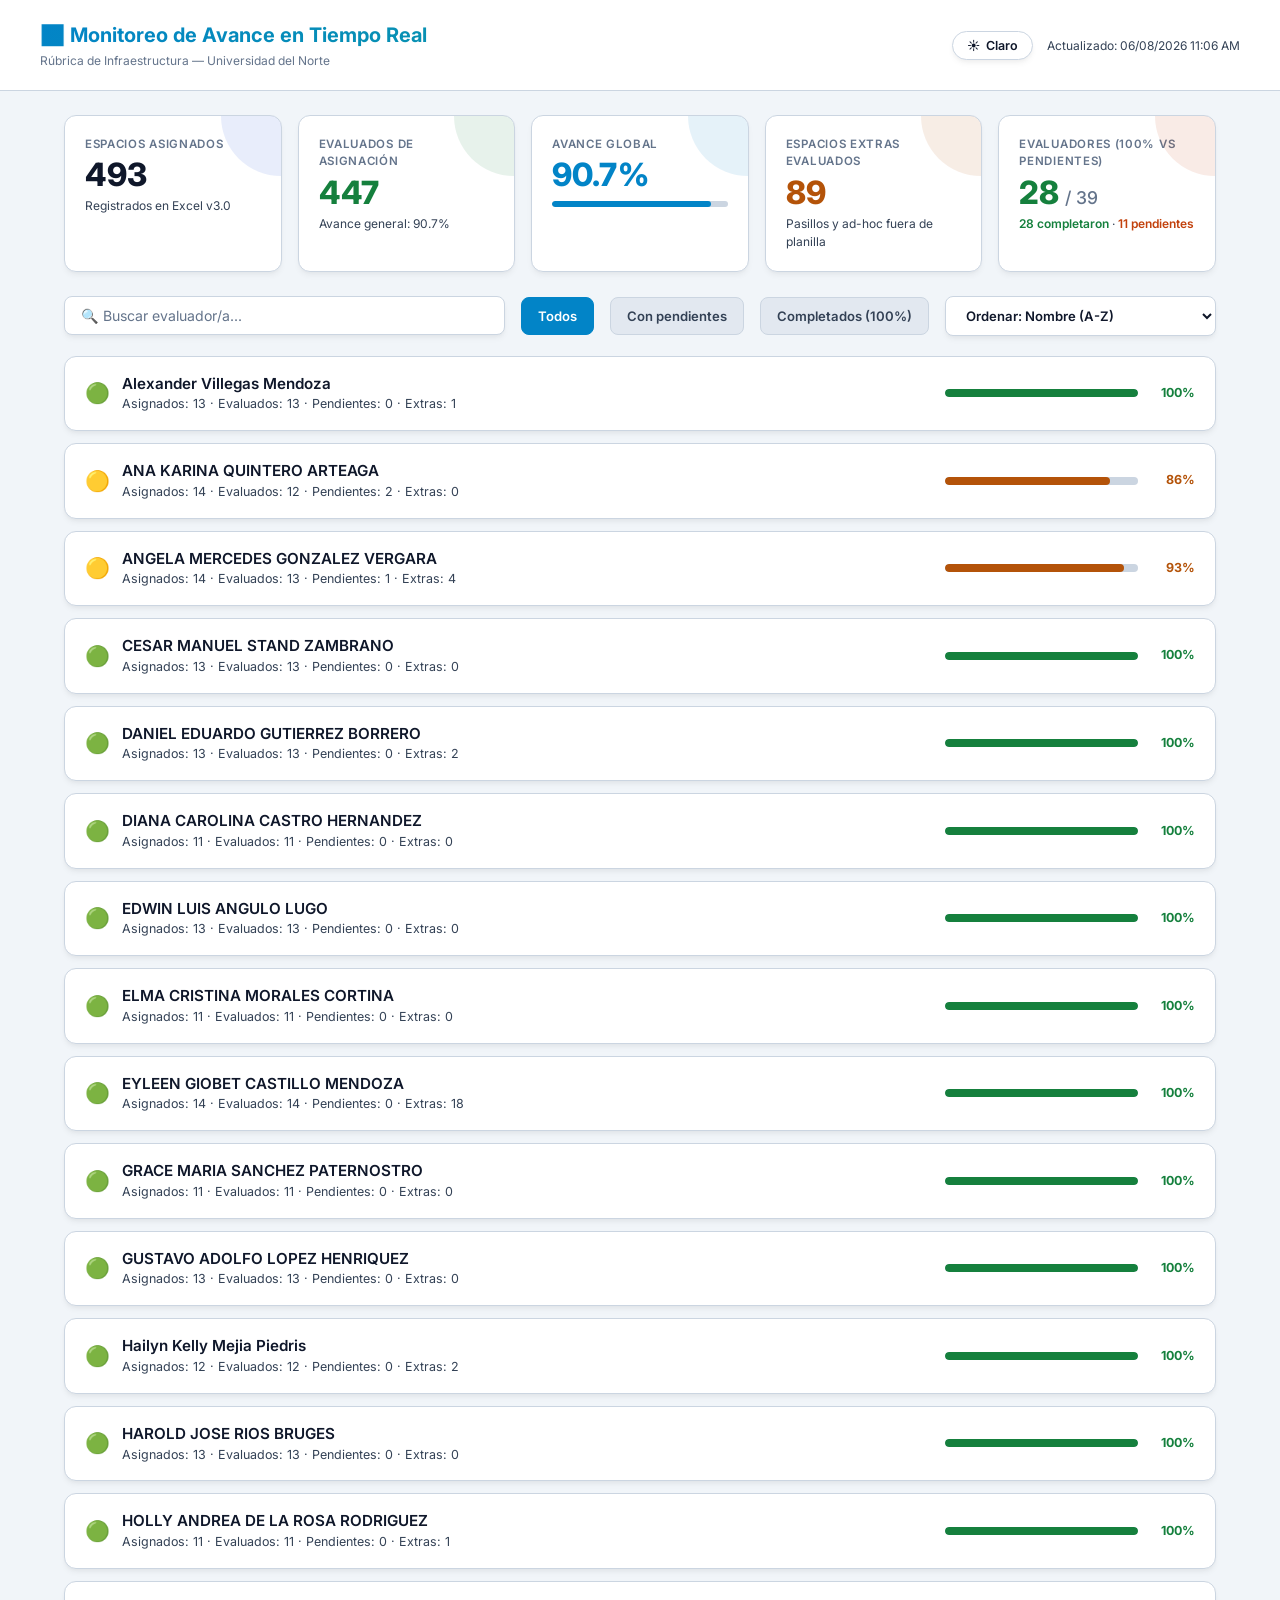
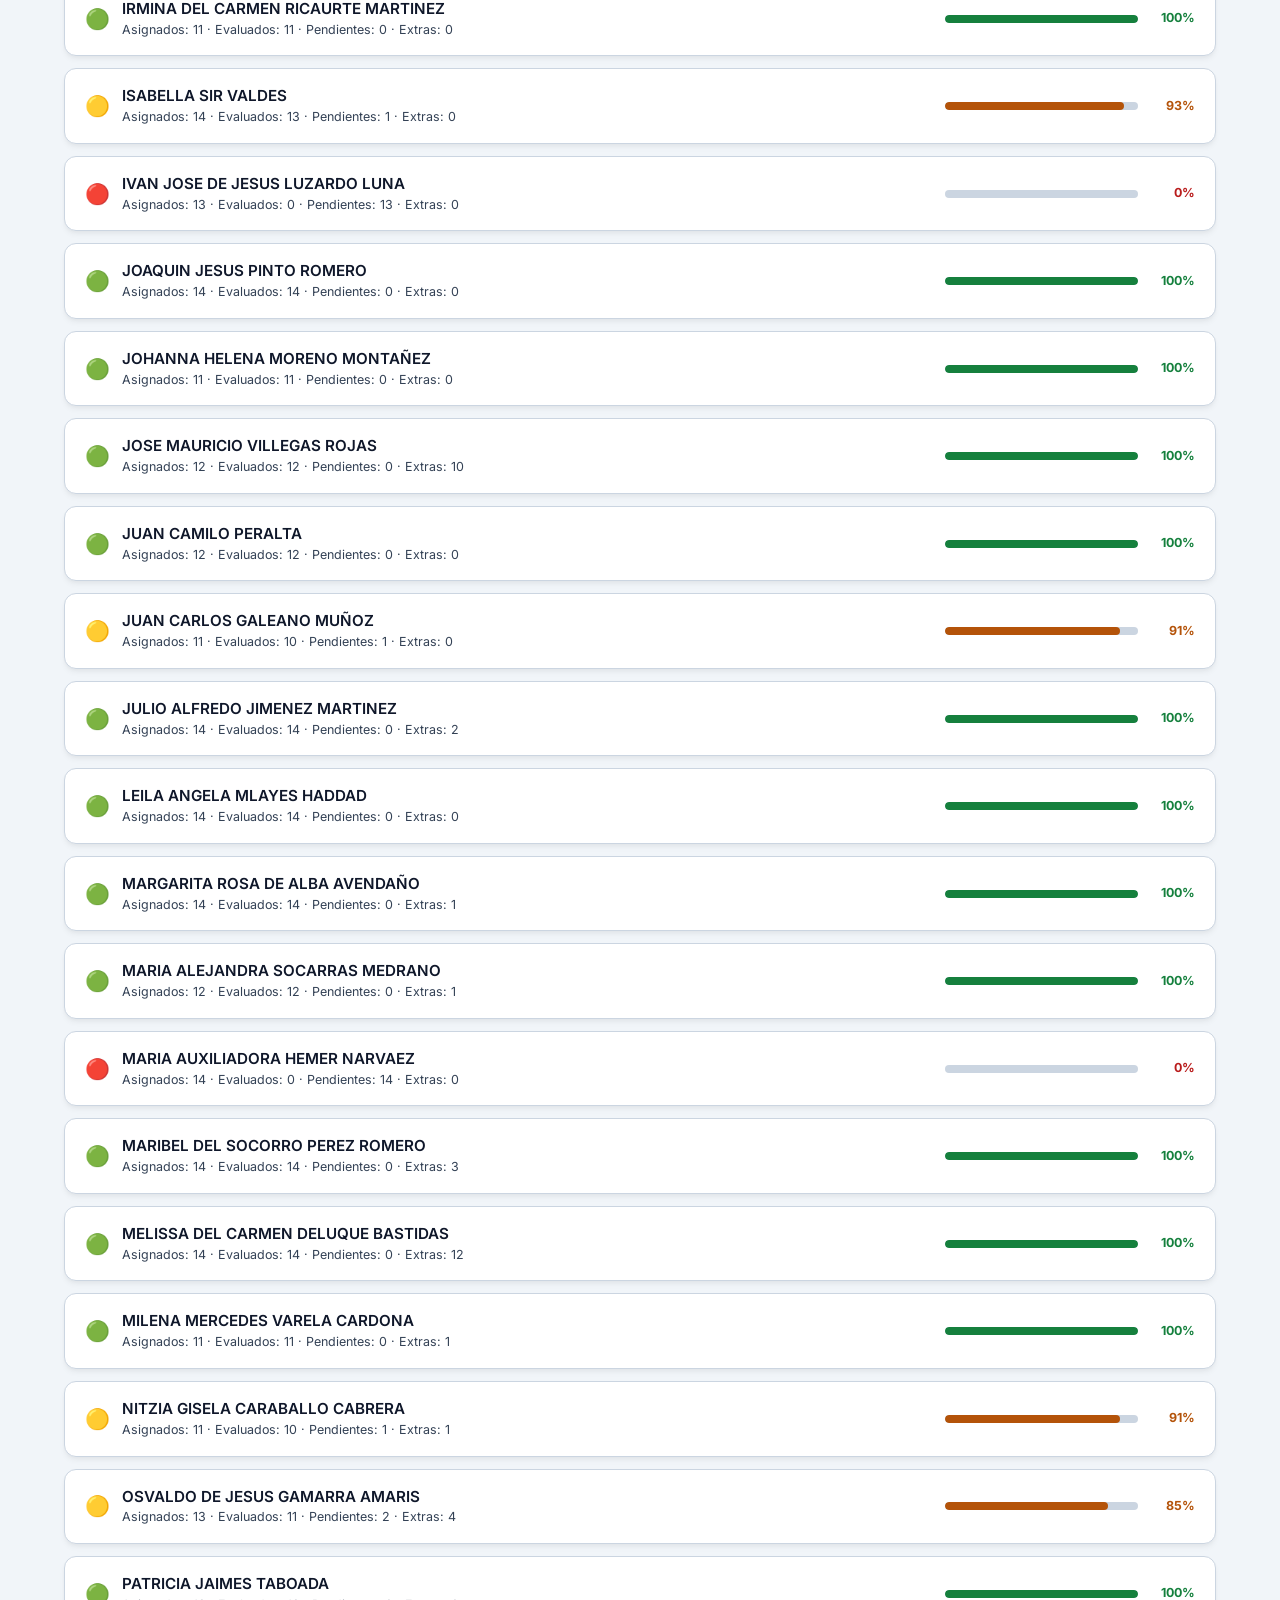
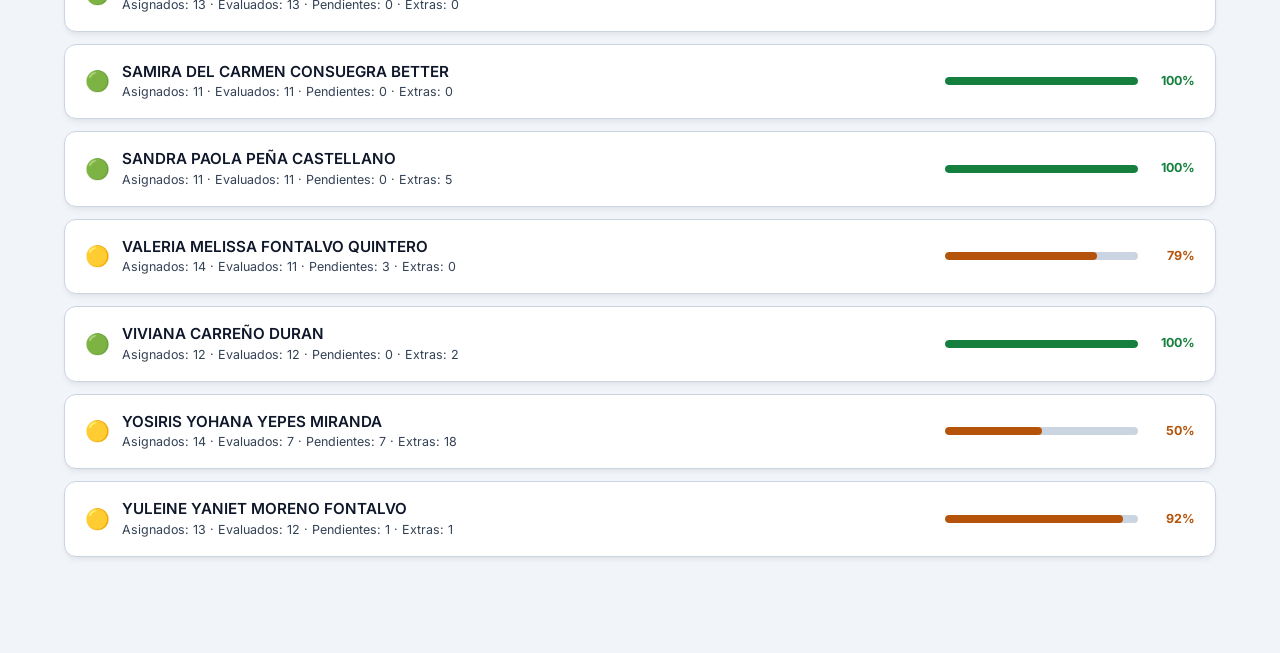
